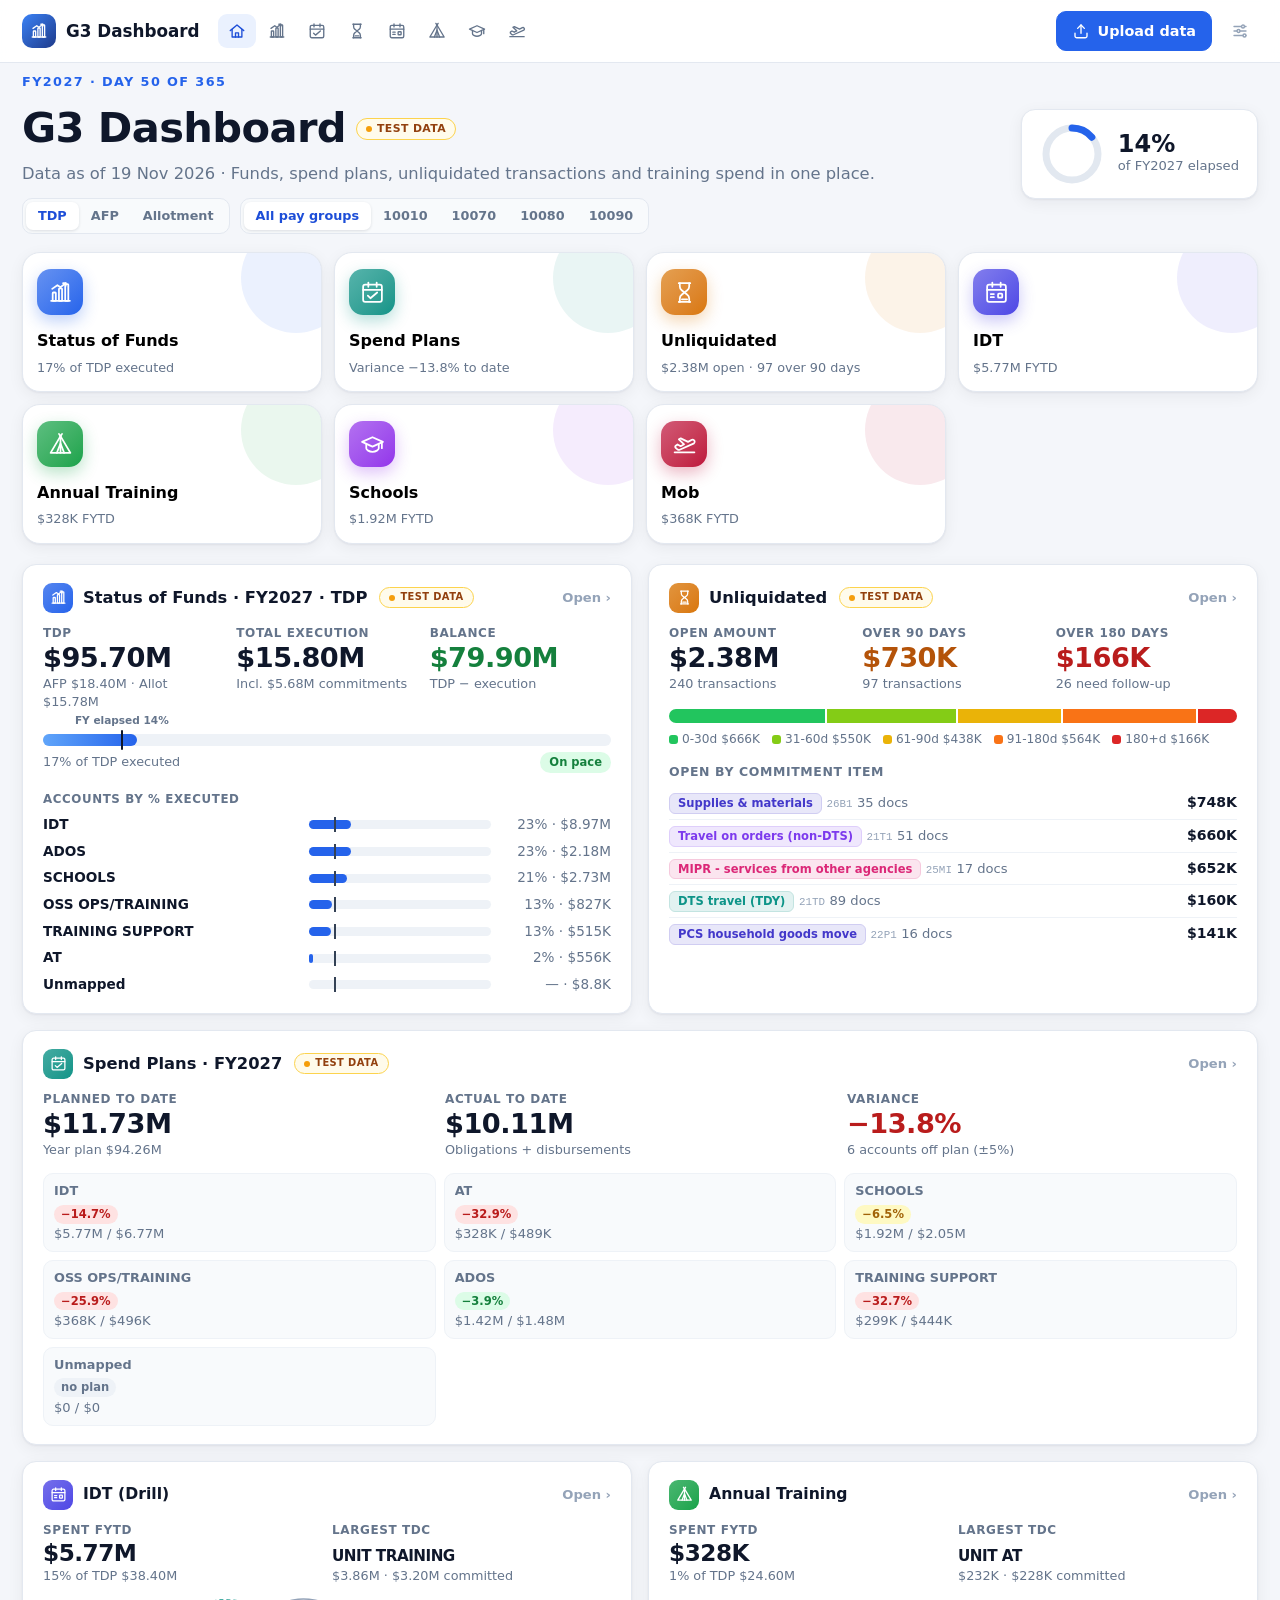
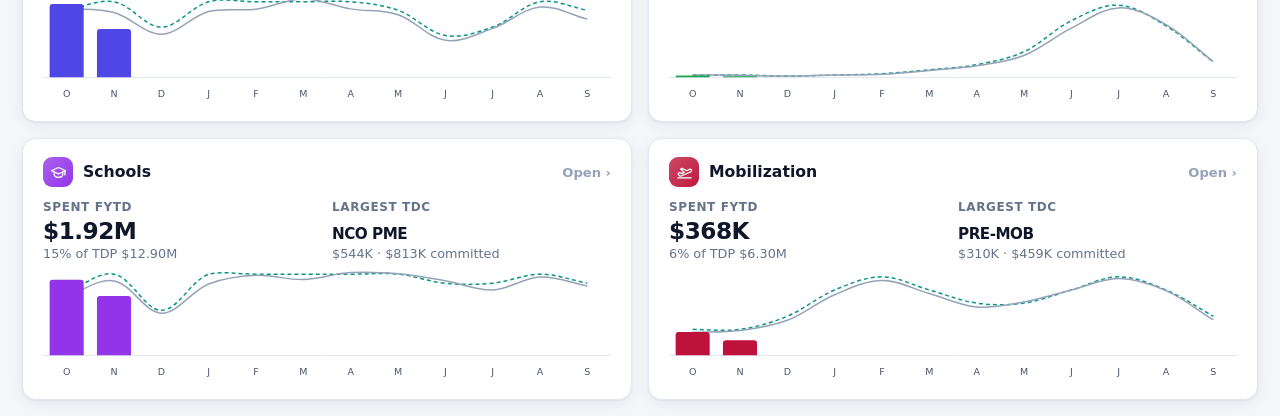
==== index.html @ 13951b78 "Status of Funds export read with the Aviation/G1 column rules (full GFEBS header), Spend Plans: Acco" ====
<!doctype html>
<html lang="en">
<head>
<meta charset="utf-8">
<meta name="viewport" content="width=device-width, initial-scale=1">
<title>G3 Dashboard</title>
<link rel="icon" href="data:image/svg+xml,%3Csvg xmlns='http://www.w3.org/2000/svg' viewBox='0 0 32 32'%3E%3Crect width='32' height='32' rx='8' fill='%231e3a8a'/%3E%3Cpath d='M8 23V14M14 23V9M20 23v-6M26 23V12' stroke='white' stroke-width='3' stroke-linecap='round'/%3E%3C/svg%3E">
<style>
/* Command Dashboard: light theme. No external fonts or CDNs. */
:root{
  --bg:#f4f6fa; --panel:#fff; --panel2:#f8fafc; --line:#e3e8f0; --line2:#eef2f7;
  --text:#0f172a; --muted:#64748b; --soft:#94a3b8;
  --accent:#2563eb; --accent2:#1d4ed8; --navy:#1e3a8a;
  --good:#15803d; --goodbg:#dcfce7; --warn:#b45309; --warnbg:#fef3c7; --bad:#b91c1c; --badbg:#fee2e2;
  --sof:#2563eb; --pr:#7c3aed; --fuel:#ea580c; --plan:#0d9488; --aftp:#475569;
  --radius:14px; --shadow:0 1px 2px rgba(15,23,42,.05),0 4px 16px rgba(15,23,42,.06);
  --font:"Segoe UI",system-ui,-apple-system,Roboto,"Helvetica Neue",Arial,sans-serif;
}
*{box-sizing:border-box}
html,body{margin:0;padding:0}
body{background:var(--bg);color:var(--text);font-family:var(--font);line-height:1.45;-webkit-font-smoothing:antialiased}
[hidden]{display:none!important}
.wrap{max-width:1360px;margin:0 auto;padding:0 22px}
svg.ic{width:18px;height:18px;fill:none;stroke:currentColor;stroke-width:1.8;stroke-linecap:round;stroke-linejoin:round;flex:none}
svg.ic.big{width:44px;height:44px;stroke-width:1.5}
svg.ic.huge{width:72px;height:72px;stroke-width:1.2}
button{font:inherit}
/* ---------- header ---------- */
header.top{background:rgba(255,255,255,.92);backdrop-filter:blur(8px);border-bottom:1px solid var(--line);position:sticky;top:0;z-index:30}
.bar{display:flex;align-items:center;gap:18px;height:62px}
.brand{display:flex;align-items:center;gap:10px;background:none;border:0;cursor:pointer;color:var(--text);font-weight:750;font-size:1.05rem;padding:0;white-space:nowrap}
.brand .mark{width:34px;height:34px;border-radius:10px;background:linear-gradient(135deg,#3b82f6,#1e3a8a);color:#fff;display:grid;place-items:center}
.tabs{display:flex;gap:2px;flex:1;min-width:0;overflow-x:auto;scrollbar-width:none}
.tabs button{display:flex;align-items:center;gap:7px;background:none;border:0;border-radius:9px;padding:8px 12px;color:var(--muted);cursor:pointer;font-size:.9rem;font-weight:600;white-space:nowrap}
.tabs button:hover{background:var(--line2);color:var(--text)}
.tabs button.on{background:#eaf1fe;color:var(--accent2)}
.tools{display:flex;align-items:center;gap:10px}
.asof{color:var(--soft);font-size:.8rem;white-space:nowrap}
.btn{display:inline-flex;align-items:center;gap:8px;background:var(--panel);color:var(--text);border:1px solid var(--line);border-radius:10px;padding:9px 15px;font-weight:650;font-size:.9rem;cursor:pointer;text-decoration:none;white-space:nowrap}
.btn:hover{border-color:#cbd5e1;background:#f8fafc}
.btn.primary{background:var(--accent);border-color:var(--accent);color:#fff}
.btn.primary:hover{background:var(--accent2)}
.btn.ghost{background:transparent}
.btn.sm{padding:5px 11px;font-size:.82rem;border-radius:8px}
.btn.lg{padding:13px 24px;font-size:1rem}
.btn:disabled{opacity:.45;cursor:not-allowed}
.iconbtn{position:relative;width:36px;height:36px;border-radius:10px;border:1px solid transparent;background:none;color:var(--soft);cursor:pointer;display:grid;place-items:center;font-size:1.4rem;line-height:1}
.iconbtn:hover{background:var(--line2);color:var(--muted)}
.iconbtn .dot{position:absolute;top:7px;right:7px;width:7px;height:7px;border-radius:50%;background:#f59e0b}
/* ---------- pages ---------- */
main{padding:22px 22px 60px}
.pagehead{display:flex;justify-content:space-between;align-items:flex-start;gap:16px;margin:4px 0 16px}
.pagehead h1{display:flex;align-items:center;gap:12px;margin:0;font-size:1.65rem;letter-spacing:-.3px}
.pic{width:40px;height:40px;border-radius:12px;display:grid;place-items:center;color:#fff}
.pic svg.ic{width:22px;height:22px}
.scope{color:var(--muted);font-size:.92rem;margin-top:4px}
.nodata{background:var(--panel);border:1px dashed #cbd5e1;border-radius:var(--radius);padding:14px 18px;margin-bottom:14px;color:var(--muted);display:flex;align-items:center;gap:12px;flex-wrap:wrap}
.t-sof{--c:var(--sof)}.t-pr{--c:var(--pr)}.t-fuel{--c:var(--fuel)}.t-plan{--c:var(--plan)}.t-aftp{--c:var(--aftp)}
.pic{background:linear-gradient(135deg,color-mix(in srgb,var(--c) 78%,#fff),var(--c))}
/* ---------- home ---------- */
.hero{display:flex;justify-content:space-between;align-items:center;gap:24px;padding:10px 0 18px}
.eyebrow{color:var(--accent);font-weight:700;font-size:.8rem;letter-spacing:1.4px;text-transform:uppercase}
.hero h1{font-size:clamp(1.9rem,3.4vw,2.6rem);margin:.15em 0 .1em;letter-spacing:-.6px}
.hero .lead{color:var(--muted);margin:0;font-size:1.02rem}
.fyring{display:flex;align-items:center;gap:14px;background:var(--panel);border:1px solid var(--line);border-radius:var(--radius);padding:12px 18px;box-shadow:var(--shadow)}
.fyring svg{width:64px;height:64px}
.fyring .rv{font-size:1.5rem;font-weight:800;line-height:1}
.fyring .rl{color:var(--muted);font-size:.82rem}
.tiles{display:grid;grid-template-columns:repeat(5,1fr);gap:14px;margin-bottom:20px}
.tile{position:relative;display:flex;flex-direction:column;align-items:flex-start;gap:6px;background:var(--panel);border:1px solid var(--line);border-radius:18px;padding:20px 18px 18px;cursor:pointer;text-align:left;box-shadow:var(--shadow);transition:transform .15s,box-shadow .15s,border-color .15s;overflow:hidden}
.tile::after{content:"";position:absolute;right:-30px;top:-30px;width:110px;height:110px;border-radius:50%;background:color-mix(in srgb,var(--c) 9%,transparent)}
.tile:hover{transform:translateY(-2px);border-color:color-mix(in srgb,var(--c) 45%,#fff);box-shadow:0 10px 28px rgba(15,23,42,.10)}
.tile .tic{width:56px;height:56px;border-radius:16px;display:grid;place-items:center;color:#fff;background:linear-gradient(135deg,color-mix(in srgb,var(--c) 70%,#fff),var(--c));box-shadow:0 6px 16px color-mix(in srgb,var(--c) 30%,transparent);margin-bottom:8px}
.tile .tic svg.ic{width:30px;height:30px;stroke-width:1.7}
.tile .tt{font-weight:750;font-size:1.08rem}
.tile .ts{color:var(--muted);font-size:.86rem;min-height:1.2em}
.dropzone{background:var(--panel);border:2px dashed #c7d2fe;border-radius:20px;padding:38px 24px;text-align:center;margin-bottom:20px;color:var(--accent)}
.dropzone h2{color:var(--text);margin:10px 0 6px;font-size:1.4rem}
.dropzone p{color:var(--muted);margin:0 0 18px}
.dropzone .kinds{list-style:none;padding:0;margin:22px auto 0;display:flex;gap:12px;justify-content:center;flex-wrap:wrap;color:var(--muted);font-size:.86rem}
.dropzone .kinds li{background:var(--panel2);border:1px solid var(--line);border-radius:10px;padding:8px 12px;max-width:330px}
.dropzone .kinds strong{color:var(--text);display:block}
.overview{display:grid;grid-template-columns:1fr 1fr;gap:16px}
.ocard{background:var(--panel);border:1px solid var(--line);border-radius:var(--radius);padding:18px 20px;box-shadow:var(--shadow);cursor:pointer;min-width:0}
.ocard:hover{border-color:#cbd5e1}
.ocard.wide{grid-column:1/-1}
.ocard h3{display:flex;align-items:center;gap:10px;margin:0 0 12px;font-size:1.02rem}
.ocard h3 .pic{width:30px;height:30px;border-radius:9px}.ocard h3 .pic svg.ic{width:17px;height:17px}
.ocard h3 .more{margin-left:auto;color:var(--soft);font-size:.82rem;font-weight:600}
.big3{display:grid;grid-template-columns:repeat(3,1fr);gap:12px}
.stat .l{color:var(--muted);font-size:.75rem;text-transform:uppercase;letter-spacing:.6px;font-weight:650}
.stat .v{font-size:1.7rem;font-weight:800;letter-spacing:-.5px;line-height:1.2}
.stat .s{color:var(--muted);font-size:.8rem}
.stat.bad .v{color:var(--bad)}.stat.good .v{color:var(--good)}
.ocard .empty{color:var(--soft);font-size:.92rem;padding:14px 0}
.lvlbars{display:flex;flex-direction:column;gap:8px;margin-top:14px}
.lvlbar{display:grid;grid-template-columns:62px 1fr 150px;gap:10px;align-items:center;font-size:.86rem}
.lvlbar .tr{height:12px;background:var(--line2);border-radius:999px;overflow:hidden}
.lvlbar .fi{height:100%;border-radius:999px}
.lvlbar .nv{text-align:right;color:var(--muted);font-variant-numeric:tabular-nums}
/* ---------- shared blocks ---------- */
.filters{display:flex;flex-wrap:wrap;gap:12px;align-items:flex-end;background:var(--panel);border:1px solid var(--line);border-radius:var(--radius);padding:14px 16px;margin-bottom:16px;box-shadow:var(--shadow)}
.filters label{display:flex;flex-direction:column;gap:4px;font-size:.72rem;color:var(--muted);text-transform:uppercase;letter-spacing:.6px;font-weight:650;flex:1;min-width:140px}
.filters label.grow{flex:2;min-width:240px}
.filters select,.filters input,.tabletools select,.tabletools input{background:var(--panel2);color:var(--text);border:1px solid var(--line);border-radius:9px;padding:8px 10px;font:inherit;font-size:.9rem;text-transform:none;letter-spacing:0;font-weight:400}
.filters select:focus,.filters input:focus,.tabletools input:focus{outline:2px solid #bfdbfe;border-color:#93c5fd}
.kpis{display:grid;grid-template-columns:repeat(5,1fr);gap:12px;margin-bottom:16px}
.kpis.k6{grid-template-columns:repeat(6,1fr)}
.kpi{background:var(--panel);border:1px solid var(--line);border-radius:var(--radius);padding:14px 16px;position:relative;overflow:hidden;box-shadow:var(--shadow);min-width:0}
.kpi::before{content:"";position:absolute;left:0;top:0;right:0;height:3px;background:var(--st,var(--accent))}
.kpi .lbl{font-size:.74rem;color:var(--muted);text-transform:uppercase;letter-spacing:.6px;font-weight:650}
.kpi .val{font-size:1.65rem;font-weight:800;line-height:1.2;margin-top:3px;letter-spacing:-.4px}
.kpi .sub{font-size:.8rem;color:var(--muted)}
.kpi.click{cursor:pointer}.kpi.click:hover{border-color:#cbd5e1}.kpi.sel{border-color:var(--st);box-shadow:0 0 0 2px color-mix(in srgb,var(--st) 25%,transparent)}
.kpi.tdp{--st:#b08968}.kpi.afp{--st:#c9a227}.kpi.res{--st:#f59e0b}.kpi.obl{--st:#3b82f6}.kpi.disb{--st:#84cc16}
.kpi.bal.good{--st:#16a34a}.kpi.bal.bad{--st:#dc2626}.kpi.bal.bad .val{color:var(--bad)}
.kpi.need .val{font-size:1rem;color:var(--soft);font-weight:600}
.panel{background:var(--panel);border:1px solid var(--line);border-radius:var(--radius);padding:16px 18px;margin-bottom:16px;box-shadow:var(--shadow);min-width:0}
.panel h2{font-size:1.02rem;margin:0 0 10px;letter-spacing:-.1px}
h3.sub{font-size:.86rem;margin:12px 0 6px;color:var(--muted);font-weight:650}
.summary{border-left:4px solid var(--accent)}
.summary p{margin:0;font-size:1rem;color:#1e293b}
.row{display:grid;gap:16px}
.row.r2{grid-template-columns:1fr 1fr}
.row>*{min-width:0}
.chartbox{position:relative;height:290px}
.chartbox.tall{height:340px}
.chartbox.short{height:120px}
.chartnote{margin:-6px 0 16px}
.muted{color:var(--muted)}.small{font-size:.82rem}
.tablehead{display:flex;justify-content:space-between;align-items:center;gap:10px;flex-wrap:wrap;margin-bottom:6px}
.tablehead h2{margin:0}
.tabletools{display:flex;gap:6px;align-items:center;flex-wrap:wrap}
.tabletools label{display:flex;gap:6px;align-items:center;font-size:.84rem;color:var(--muted)}
.tabletools input[type=search]{width:280px;max-width:100%}
.searchnote{color:var(--accent);font-weight:600}
.tablewrap{overflow-x:auto}
.tablewrap.scrolly{max-height:540px;overflow-y:auto;border:1px solid var(--line2);border-radius:10px}
table.grid{width:100%;border-collapse:collapse;font-size:.86rem}
table.grid th{text-align:left;color:var(--muted);font-weight:650;font-size:.72rem;text-transform:uppercase;letter-spacing:.5px;padding:9px 10px;border-bottom:1px solid var(--line);white-space:nowrap;background:var(--panel2)}
.tablewrap.scrolly thead th{position:sticky;top:0;z-index:1}
table.grid th[data-k]{cursor:pointer;user-select:none}
table.grid th.sorted::after{content:" \25BE"} table.grid th.sorted.asc::after{content:" \25B4"}
table.grid td{padding:8px 10px;border-bottom:1px solid var(--line2);white-space:nowrap;font-variant-numeric:tabular-nums}
table.grid tbody tr:hover td{background:#f8fafc}
table.grid td.num,table.grid th.num{text-align:right}
table.grid td.neg{color:var(--bad)}
table.grid td.cf-bad{background:var(--badbg)}
table.grid tfoot td{font-weight:750;border-top:2px solid var(--line);background:var(--panel2)}
table.grid td.wrapc{white-space:normal;min-width:220px;max-width:420px}
#tFund tr.unfunded td{color:var(--muted)}
#tFund tr.unmapped td{color:var(--warn)}
#tFund td.fas{max-width:340px;overflow:hidden;text-overflow:ellipsis;color:var(--muted)}
#tFund .fan{display:inline-block;min-width:18px;text-align:center;font-size:.72rem;font-weight:700;border-radius:6px;background:var(--line2);margin-right:4px}
.flag{display:inline-block;font-size:.7rem;font-weight:700;padding:0 7px;border-radius:999px;background:var(--warnbg);color:var(--warn);vertical-align:1px}
/* SOF pace */
.pacegrid{display:grid;grid-template-columns:1fr 1fr;gap:10px 24px}
.pbar{display:grid;grid-template-columns:130px 1fr 52px;align-items:center;gap:10px}
.pbar .plbl{font-size:.85rem;color:var(--muted)}.pbar .pval{font-weight:750;text-align:right}
.track{height:12px;background:var(--line2);border-radius:999px;overflow:hidden}
.fill{height:100%;border-radius:999px}.fill.spent{background:#3b82f6}.fill.year{background:#94a3b8}
.pstat{margin:8px 0 2px;font-size:.88rem}.pstat.ahead strong{color:var(--warn)}.pstat.behind strong{color:var(--accent)}.pstat.on strong{color:var(--good)}
.hint{font-size:.84rem;color:var(--soft);margin:6px 0 0}
/* PR pipeline */
.pipeline{display:flex;gap:6px}
.stage{flex:1;position:relative;background:color-mix(in srgb,var(--lc) 12%,#fff);border:1px solid color-mix(in srgb,var(--lc) 35%,#fff);border-radius:12px;padding:14px 16px 12px 26px;cursor:pointer;min-width:0;clip-path:polygon(0 0,calc(100% - 16px) 0,100% 50%,calc(100% - 16px) 100%,0 100%,16px 50%)}
.stage:first-child{padding-left:16px;clip-path:polygon(0 0,calc(100% - 16px) 0,100% 50%,calc(100% - 16px) 100%,0 100%)}
.stage:hover{background:color-mix(in srgb,var(--lc) 20%,#fff)}
.stage.sel{background:color-mix(in srgb,var(--lc) 28%,#fff)}
.stage .sl{font-size:.74rem;font-weight:750;text-transform:uppercase;letter-spacing:.6px;color:color-mix(in srgb,var(--lc) 80%,#000)}
.stage .sn{font-size:1.9rem;font-weight:800;line-height:1.1}
.stage .sv{font-size:.86rem;color:#334155}
.stage .sb{height:6px;background:rgba(255,255,255,.7);border-radius:999px;margin-top:8px;overflow:hidden;margin-right:12px}
.stage .sb i{display:block;height:100%;background:var(--lc);border-radius:999px}
.lvl{display:inline-block;min-width:30px;text-align:center;font-weight:750;font-size:.75rem;border-radius:999px;padding:2px 8px;color:#fff;background:var(--lc)}
/* Fuel */
.aasfs{display:grid;grid-template-columns:repeat(auto-fit,minmax(280px,1fr));gap:14px;margin-bottom:16px}
.acard{background:var(--panel);border:1px solid var(--line);border-radius:var(--radius);padding:16px 18px;box-shadow:var(--shadow);cursor:pointer}
.acard:hover{border-color:#cbd5e1}.acard.sel{border-color:var(--fuel);box-shadow:0 0 0 2px #fed7aa}
.acard h3{margin:0 0 2px;font-size:1.02rem;display:flex;align-items:center;gap:8px}
.acard .nums{display:flex;justify-content:space-between;gap:8px;margin:10px 0 6px;font-size:.84rem;color:var(--muted)}
.acard .nums b{display:block;color:var(--text);font-size:1.08rem}
.pill{display:inline-block;font-size:.72rem;font-weight:750;border-radius:999px;padding:2px 9px;margin-left:auto;white-space:nowrap}
.pill.on{background:var(--goodbg);color:var(--good)}.pill.over{background:var(--badbg);color:var(--bad)}.pill.under{background:#dbeafe;color:var(--accent2)}.pill.na{background:var(--line2);color:var(--muted)}
.gauge{position:relative;height:14px;background:var(--line2);border-radius:999px;margin:6px 0 4px}
.gauge .g{position:absolute;left:0;top:0;bottom:0;border-radius:999px;background:linear-gradient(90deg,#fb923c,#ea580c);max-width:100%}
.gauge .g.over{background:linear-gradient(90deg,#f87171,#dc2626)}
.gauge .mk{position:absolute;top:-4px;bottom:-4px;width:2px;background:#0f172a;border-radius:2px}
.gauge .mk::after{content:attr(data-l);position:absolute;top:-17px;left:50%;transform:translateX(-50%);font-size:.66rem;color:var(--muted);white-space:nowrap}
.gnote{display:flex;justify-content:space-between;font-size:.78rem;color:var(--muted)}
.fpace{display:grid;grid-template-columns:1fr 1fr;gap:12px 28px;align-items:center}
.fpace .pstat{grid-column:1/-1;margin:2px 0 0}
.fpace .pstat.over strong{color:var(--bad)}.fpace .pstat.under strong{color:var(--accent)}.fpace .pstat.on strong{color:var(--good)}
/* placeholders */
.soon{background:var(--panel);border:1px solid var(--line);border-radius:20px;padding:70px 20px;text-align:center;color:var(--soft);box-shadow:var(--shadow)}
.soon h2{color:var(--text);margin:14px 0 4px}
.soon p{margin:0;color:var(--muted)}
/* ---------- details drawer ---------- */
.scrim{position:fixed;inset:0;background:rgba(15,23,42,.25);z-index:40}
.drawer{position:fixed;top:0;right:0;bottom:0;width:min(640px,100%);background:var(--panel);z-index:41;box-shadow:-12px 0 40px rgba(15,23,42,.18);overflow-y:auto;padding:18px 22px 40px}
.dhead{display:flex;justify-content:space-between;align-items:center}
.dhead h2{margin:0;font-size:1.2rem}
.dstate{color:var(--muted);font-size:.88rem;margin:4px 0 12px}
.dactions{display:flex;gap:8px;flex-wrap:wrap;margin-bottom:14px}
.drawer h3{font-size:.9rem;margin:14px 0 6px}
.drawer table.files td{white-space:normal;font-size:.82rem}
.drawer table.files td.st-ok{color:var(--good)}.drawer table.files td.st-warn{color:var(--warn)}.drawer table.files td.st-err{color:var(--bad)}
.dsec{border:1px solid var(--line);border-radius:10px;padding:8px 12px;margin-top:10px}
.dsec>summary{cursor:pointer;font-weight:700;font-size:.92rem}
.dsec .warnc{color:var(--warn);font-weight:600;font-size:.8rem;margin-left:6px}
.loadreport{font-size:.85rem}
.loadreport p{margin:6px 0}
.loadreport .ok{color:var(--good)}.loadreport .err{color:var(--bad)}.loadreport .warn,.loadreport span.warn{color:var(--warn)}
.loadreport code{background:var(--line2);border-radius:4px;padding:0 4px;font-size:.8rem;color:#334155}
.loadreport .combined{border-top:1px solid var(--line);margin-top:8px;padding-top:6px}
.filerep{border:1px solid var(--line2);border-radius:8px;padding:6px 10px;margin:6px 0;background:var(--panel2)}
.filerep summary{cursor:pointer;font-weight:600}
.tmpl{display:flex;gap:6px;flex-wrap:wrap;padding:8px 0 4px}
.method{font-size:.85rem;color:#334155}
.method h4{margin:10px 0 2px}
.method ul{margin:0;padding-left:18px}
.dropover{position:fixed;inset:0;background:rgba(37,99,235,.10);border:3px dashed var(--accent);z-index:60;display:grid;place-items:center;color:var(--accent);font-weight:700;font-size:1.2rem;pointer-events:none}
.dropover>div{text-align:center;background:#fff;border-radius:16px;padding:24px 36px;box-shadow:var(--shadow)}
.toast{position:fixed;left:50%;bottom:22px;transform:translateX(-50%);background:#0f172a;color:#fff;border-radius:12px;padding:10px 16px;font-size:.88rem;z-index:70;box-shadow:0 10px 30px rgba(15,23,42,.3);display:flex;gap:12px;align-items:center;max-width:90vw}
.toast button{background:none;border:0;color:#93c5fd;font-weight:700;cursor:pointer;padding:0}
/* ---------- responsive / print ---------- */
@media(max-width:1250px){.tabs span{display:none}.tabs button{padding:8px 10px}.kpis.k6{grid-template-columns:repeat(3,1fr)}}
@media(max-width:1000px){.tiles{grid-template-columns:repeat(3,1fr)}.overview,.row.r2,.pacegrid,.fpace{grid-template-columns:1fr}.kpis{grid-template-columns:repeat(2,1fr)}.big3{grid-template-columns:1fr 1fr 1fr}}
@media(max-width:640px){.tiles{grid-template-columns:1fr 1fr}.bname,.asof,#btnUpload span{display:none}.kpis,.kpis.k6{grid-template-columns:1fr 1fr}.pipeline{flex-direction:column}.stage,.stage:first-child{clip-path:none;padding-left:16px}.hero{flex-direction:column;align-items:flex-start}}
@media print{
  @page{size:landscape;margin:10mm}
  header.top,.filters,.tabletools,.drawer,.scrim,.toast,.pagehead .btn{display:none!important}
  body{background:#fff}.panel,.kpi,.ocard,.tile,.acard{box-shadow:none;break-inside:avoid}
  .tablewrap.scrolly{max-height:none;overflow:visible}
}
.asofp{color:var(--accent);font-size:.8rem;font-weight:650;margin-top:6px}
.ocard .oasof{color:var(--soft);font-size:.78rem;font-weight:600;margin-left:8px}
.acard .gauge{margin-top:20px}
/* PR types (WHST / Safety) */
.types{display:grid;grid-template-columns:1fr 1fr;gap:12px;margin-bottom:16px}
.tcard{background:var(--panel);border:1px solid var(--line);border-radius:var(--radius);padding:14px 16px;box-shadow:var(--shadow);border-top:3px solid var(--tc)}
.tcard.click{cursor:pointer}.tcard.click:hover{border-color:#cbd5e1;border-top-color:var(--tc)}
.tcard.sel{box-shadow:0 0 0 2px color-mix(in srgb,var(--tc) 30%,transparent)}
.tcard .th{display:flex;align-items:center;gap:8px;font-weight:700;font-size:1.02rem}
.tcard .tv{margin-left:auto;font-weight:650;font-variant-numeric:tabular-nums}
.tdot{width:10px;height:10px;border-radius:50%;background:var(--tc);display:inline-block}
.tcard .tl{width:100%;margin-top:8px;border-collapse:collapse;font-size:.86rem}
.tcard .tl td{padding:4px 0;border-top:1px solid var(--line2)}.tcard .tl td.num{text-align:right;font-variant-numeric:tabular-nums;color:var(--muted)}
.tpill{display:inline-block;padding:1px 8px;border-radius:999px;font-size:.76rem;font-weight:650;color:var(--tc);background:color-mix(in srgb,var(--tc) 12%,transparent)}
.htypes{display:grid;grid-template-columns:1fr 1fr;gap:14px;margin-top:14px}
.htypes .ht{border:1px solid var(--line);border-radius:10px;padding:10px 12px;border-left:4px solid var(--tc)}
.htypes .hn{display:flex;align-items:center;gap:8px;font-weight:700}
.htypes .hv{font-size:1.25rem;font-weight:750;margin:4px 0 2px;font-variant-numeric:tabular-nums}
.htypes .hl{font-size:.8rem;color:var(--muted);font-variant-numeric:tabular-nums}
@media (max-width:760px){.types,.htypes{grid-template-columns:1fr}}
/* SOF accounts table */
table.acct th.sec,table.acct td.sec{color:var(--muted);font-size:.84em}
table.acct .caret{border:0;background:none;cursor:pointer;color:var(--muted);width:20px;padding:0;font-size:.9rem}
table.acct .alink{border:0;background:none;cursor:pointer;color:var(--ink,inherit);font:inherit;font-weight:650;padding:0;text-align:left}
table.acct .alink:hover{color:var(--accent);text-decoration:underline}
table.acct tr.cirow td{background:color-mix(in srgb,var(--line2) 45%,transparent);font-size:.88em}
table.acct tr.cirow td.ci{padding-left:34px}
.xbar{display:inline-block;width:46px;height:6px;border-radius:999px;background:var(--line2);margin-right:6px;vertical-align:middle;overflow:hidden}
.xbar i{display:block;height:100%;background:#2563eb;border-radius:999px}
.hacc{display:flex;flex-direction:column;gap:7px;margin-top:14px}
.hacc .ha{display:grid;grid-template-columns:minmax(0,1.4fr) 1fr 110px;gap:10px;align-items:center;font-size:.85rem}
.hacc .ha .nm{white-space:nowrap;overflow:hidden;text-overflow:ellipsis;font-weight:600}
.hacc .tr{height:9px;background:var(--line2);border-radius:999px;position:relative;overflow:visible}
.hacc .fi{height:100%;border-radius:999px;background:#2563eb}
.hacc .fi.over{background:#dc2626}
.hacc .mk2{position:absolute;top:-3px;width:2px;height:15px;background:#334155}
.hacc .nv{text-align:right;color:var(--muted);font-variant-numeric:tabular-nums}
.hacc h4{margin:4px 0 0;font-size:.74rem;text-transform:uppercase;letter-spacing:.6px;color:var(--muted)}
/* ---------- Spend Plans ---------- */
.kpis.k4{grid-template-columns:repeat(4,1fr)}
.kpi .of{font-size:1rem;color:var(--muted);font-weight:600}
.vtxt.g{color:#15803d}.vtxt.y{color:#a16207}.vtxt.r{color:var(--bad)}.vtxt.na{color:var(--soft)}
.vchip{display:inline-block;font-size:.72rem;font-weight:750;border-radius:999px;padding:1px 7px;white-space:nowrap;font-variant-numeric:tabular-nums}
.vchip.g{background:#dcfce7;color:#15803d}.vchip.y{background:#fef9c3;color:#a16207}.vchip.r{background:#fee2e2;color:#b91c1c}.vchip.na{background:var(--line2);color:var(--muted)}
.vchip.none{background:none;padding:1px 0}
.vlegend{display:flex;gap:6px;align-items:center}
.segwrap{display:flex;flex-direction:column;gap:4px}
.seglbl{font-size:.72rem;color:var(--muted);text-transform:uppercase;letter-spacing:.6px;font-weight:650}
.seg{display:inline-flex;background:var(--panel2);border:1px solid var(--line);border-radius:10px;padding:3px}
.seg button{border:0;background:none;border-radius:7px;padding:6px 14px;font:inherit;font-size:.86rem;font-weight:650;color:var(--muted);cursor:pointer}
.seg button.on{background:#fff;color:var(--accent2);box-shadow:0 1px 3px rgba(15,23,42,.12)}
table.spgrid{font-size:.8rem}
table.spgrid th small{display:block;font-weight:500;color:var(--soft);letter-spacing:0}
table.spgrid th.fut{color:var(--soft)}
table.spgrid td{vertical-align:top;padding:7px 8px}
table.spgrid td.an{position:sticky;left:0;background:var(--panel);z-index:1;min-width:120px}
table.spgrid td.vc{text-align:right;border-left:1px solid var(--line2)}
table.spgrid td.vc.g{box-shadow:inset 0 3px 0 #16a34a}table.spgrid td.vc.y{box-shadow:inset 0 3px 0 #eab308}table.spgrid td.vc.r{box-shadow:inset 0 3px 0 #dc2626}
table.spgrid td.fut{color:var(--soft)}
table.spgrid td.td{background:#f8fafc;font-weight:650}
table.spgrid td.fyp{color:var(--muted)}
table.spgrid .pa{white-space:nowrap}.spgrid .pa span{display:inline-block;width:14px;color:var(--soft);font-size:.68rem;font-weight:700;text-align:left}
table.spgrid tr.sel td.an{box-shadow:inset 3px 0 0 var(--plan)}
table.spgrid tfoot td{border-top:2px solid var(--line);background:#fbfcfe}
.alink{background:none;border:0;padding:0;font:inherit;font-weight:650;color:var(--accent2);cursor:pointer;text-align:left}
.alink:hover{text-decoration:underline}
/* ---------- AFTPs ---------- */
table.aftp tr.sol{cursor:pointer}
table.aftp tr.sol.amber td:first-child{box-shadow:inset 3px 0 0 #f59e0b}table.aftp tr.sol.red td:first-child{box-shadow:inset 3px 0 0 #dc2626}
table.aftp tr.sol.amber td{background:#fffbeb}table.aftp tr.sol.red td{background:#fef2f2}
table.aftp tbody tr[data-sid]{cursor:pointer}
table.aftp .slink{font-weight:650;color:var(--accent2)}
table.aftp td.out.amber{color:#b45309;font-weight:700}table.aftp td.out.red{color:var(--bad);font-weight:700}
.upill,.spill{display:inline-block;font-size:.72rem;font-weight:750;border-radius:999px;padding:1px 8px;white-space:nowrap}
.upill.amber,.spill.amber{background:#fef3c7;color:#b45309}.upill.red,.spill.red{background:#fee2e2;color:#b91c1c}.spill.paid{background:#dbeafe;color:#1d4ed8}
.sw{display:inline-block;width:10px;height:10px;border-radius:3px;margin:0 4px 0 8px;vertical-align:-1px}.sw:first-child{margin-left:0}
.dhead2{display:flex;align-items:center;gap:16px;margin-bottom:14px}
.dhead2 h2{margin:0;font-size:1.3rem}
/* home cards */
.hvar{display:grid;grid-template-columns:repeat(4,1fr);gap:8px;margin-top:14px}
.hvar .hv1{background:var(--panel2);border:1px solid var(--line2);border-radius:10px;padding:8px 10px}
.hvar .hv1 .nm{font-size:.8rem;color:var(--muted);font-weight:650;white-space:nowrap;overflow:hidden;text-overflow:ellipsis}
.hafl{margin-top:14px}
.hafl h4{margin:0 0 6px;font-size:.78rem;color:var(--muted);text-transform:uppercase;letter-spacing:.6px}
.hafl .r{display:flex;justify-content:space-between;gap:8px;padding:5px 0;border-bottom:1px solid var(--line2);font-size:.88rem}
.hafl .r:last-child{border-bottom:0}
@media(max-width:1000px){.kpis.k4{grid-template-columns:repeat(2,1fr)}.hvar{grid-template-columns:1fr 1fr}}
.stat.warnv .v{color:#b45309}
.demotag{display:inline-flex;align-items:center;gap:5px;margin-left:10px;padding:2px 9px;border-radius:999px;border:1px solid #fcd34d;background:#fffbeb;color:#92400e;font-size:.7rem;font-weight:700;letter-spacing:.4px;text-transform:uppercase;vertical-align:middle;white-space:nowrap;line-height:1.5}
.demotag::before{content:"";width:6px;height:6px;border-radius:50%;background:#f59e0b}
.demotag[hidden]{display:none}
h1 .demotag{font-size:.68rem;position:relative;top:-2px}
.ocard h3 .demotag{margin-left:2px;font-size:.62rem}
.tile .demotag.ontile{position:absolute;top:12px;right:12px;margin:0;z-index:1;font-size:.6rem}

/* Flying Hour Program pace */
.pill.funder{background:#fef3c7;color:#b45309}
.fpace .pstat.funder strong{color:#b45309}
.pstat.fhpnote{font-size:.8rem}
.dotc{display:inline-block;width:10px;height:10px;border-radius:50%;margin-right:6px;vertical-align:middle}
.fhpcharts{display:grid;grid-template-columns:repeat(auto-fill,minmax(340px,1fr));gap:12px;margin-top:12px}
.fhpcharts .panel{margin:0;box-shadow:none;border:1px solid var(--line2)}
.fhpcharts h3{display:flex;align-items:center;gap:6px;font-size:.92rem;margin:0 0 6px}
.chartbox.sm{height:220px}
details.fhpmap{margin-top:12px}details.fhpmap summary{cursor:pointer;font-weight:650}
#tFhpMap select{max-width:280px}
#tFhp td.neg{color:var(--bad)}
.flag.unm{white-space:normal}

/* ---------- G3 additions on top of the Aviation Dashboard theme ---------- */
:root{--ulo:#d97706;--idt:#4f46e5;--at:#16a34a;--sch:#9333ea;--mob:#be123c}
.t-ulo{--c:var(--ulo)}.t-idt{--c:var(--idt)}.t-at{--c:var(--at)}.t-sch{--c:var(--sch)}.t-mob{--c:var(--mob)}
.tiles.t7{grid-template-columns:repeat(7,1fr);gap:12px}
.tiles.t7 .tile{padding:16px 14px 14px}
.tiles.t7 .tile .tic{width:46px;height:46px;border-radius:14px}.tiles.t7 .tile .tic svg.ic{width:25px;height:25px}
.tiles.t7 .tile .tt{font-size:1rem}.tiles.t7 .tile .ts{font-size:.8rem}
.hctl{display:flex;gap:10px;flex-wrap:wrap;margin-top:12px}
.hctl .seg button{padding:5px 12px;font-size:.8rem}
.overview{margin-bottom:16px}
.overview.o4{grid-template-columns:repeat(4,1fr)}
.big2{display:grid;grid-template-columns:1fr 1fr;gap:10px}
.big2 .stat .v{font-size:1.45rem}
.chartbox.spark{height:110px;margin-top:8px}
.gtrack{position:relative;height:12px;background:var(--line2);border-radius:999px}
.gtrack>i{display:block;height:100%;border-radius:999px}
.gtrack>b{position:absolute;top:-4px;bottom:-4px;width:2px;background:#0f172a;border-radius:2px}
.gtrack>b::after{content:attr(data-l);position:absolute;top:-17px;left:50%;transform:translateX(-50%);font-size:.66rem;color:var(--muted);white-space:nowrap}
.gwrap{margin-top:22px}
.gwrap .gl{display:flex;justify-content:space-between;align-items:center;margin-top:6px;font-size:.8rem;color:var(--muted)}
.gwrap .gl .pill{margin-left:0}
.hvar.h6{grid-template-columns:repeat(6,1fr)}
.sp4 .big3{margin-bottom:2px}
.agebar{display:flex;height:14px;border-radius:999px;overflow:hidden;margin-top:16px;gap:2px}
.agebar i{display:block;height:100%}
.agelg{display:flex;flex-wrap:wrap;gap:4px 12px;margin-top:8px;font-size:.76rem;color:var(--muted)}
.agelg b{display:inline-block;width:9px;height:9px;border-radius:3px;margin-right:4px;vertical-align:-1px}
.cipill{display:inline-block;font-size:.72rem;font-weight:750;border-radius:6px;padding:1px 8px;color:var(--cc);background:color-mix(in srgb,var(--cc) 12%,#fff);border:1px solid color-mix(in srgb,var(--cc) 25%,#fff);white-space:nowrap}
.dpc{display:inline-block;font-family:ui-monospace,SFMono-Regular,Consolas,monospace;font-size:.76rem;font-weight:700;background:#eef2ff;color:#3730a3;border-radius:6px;padding:1px 7px}
/* math strip on Status of Funds */
.mathbar{display:flex;flex-wrap:wrap;gap:8px 22px;align-items:center;background:#f8fbff;border:1px solid #dbeafe;border-radius:12px;padding:10px 16px;margin:-4px 0 16px;font-size:.86rem;color:#334155}
.mathbar .mv{font-weight:800;color:var(--accent2);text-transform:uppercase;letter-spacing:.6px;font-size:.76rem;background:#dbeafe;border-radius:999px;padding:2px 10px}
.mc{font-style:normal;font-weight:700;border-radius:6px;padding:0 6px}
.mc.commit{background:#fef3c7;color:#92400e}.mc.oblig{background:#dbeafe;color:#1d4ed8}.mc.disb{background:#ecfccb;color:#3f6212}
.mc.lvl.tdp{background:#f3ebe3;color:#7c5a3c}.mc.lvl.afp{background:#fbf3d0;color:#7a5f0a}.mc.lvl.allot{background:#e0f2fe;color:#0369a1}
.kpi.allot{--st:#0ea5e9}.kpi.tex{--st:#1e3a8a}
.kpi.excl{opacity:.6}.kpi.excl .val{text-decoration:line-through;text-decoration-thickness:1px;text-decoration-color:#94a3b8}
/* accounts table */
table.grid th.act{color:var(--accent2);background:#eef4ff}
table.grid td.act{background:#f7faff}
table.grid tr:hover td.act{background:#eef4ff}
.pgdot{display:inline-block;width:8px;height:8px;border-radius:50%;margin-right:7px}
.pill.funder{background:#fef3c7;color:#b45309}
/* DPC chips */
.achips{display:flex;flex-wrap:wrap;gap:8px;margin:2px 0 14px}
.achip{display:flex;flex-direction:column;align-items:flex-start;gap:1px;background:var(--panel2);border:1px solid var(--line);border-radius:10px;padding:7px 12px;cursor:pointer;font:inherit;text-align:left}
.achip .an{font-weight:700;font-size:.86rem;color:var(--text)}.achip .av{font-size:.76rem;color:var(--muted)}
.achip:hover{border-color:#cbd5e1}
.achip.on{background:#eaf1fe;border-color:#93c5fd;box-shadow:0 0 0 2px #dbeafe}.achip.on .an{color:var(--accent2)}
.row.dpcrow{grid-template-columns:minmax(0,5fr) minmax(0,7fr);align-items:start}
.row.r3{grid-template-columns:repeat(3,minmax(0,1fr))}
/* ULO */
.agestrip{display:flex;gap:8px}
.ageb{display:flex;flex-direction:column;align-items:flex-start;gap:2px;min-width:0;background:color-mix(in srgb,var(--bc) 9%,#fff);border:1px solid color-mix(in srgb,var(--bc) 30%,#fff);border-top:4px solid var(--bc);border-radius:10px;padding:9px 12px;cursor:pointer;font:inherit;text-align:left}
.ageb .al{font-size:.72rem;font-weight:750;text-transform:uppercase;letter-spacing:.5px;color:color-mix(in srgb,var(--bc) 75%,#000)}
.ageb .av{font-size:1.25rem;font-weight:800}.ageb .an{font-size:.78rem;color:var(--muted)}
.ageb.on{box-shadow:0 0 0 2px var(--bc)}
.agepill{display:inline-block;min-width:44px;text-align:center;font-size:.74rem;font-weight:750;border-radius:999px;padding:1px 8px;color:color-mix(in srgb,var(--bc) 80%,#000);background:color-mix(in srgb,var(--bc) 16%,#fff)}
table.ulo tr.amber td:first-child{box-shadow:inset 3px 0 0 #f59e0b}table.ulo tr.red td:first-child{box-shadow:inset 3px 0 0 #dc2626}
table.ulo tr.red td{background:#fef6f6}table.ulo tr.amber td{background:#fffcf2}
.pager{display:flex;justify-content:flex-end;align-items:center;gap:10px;margin-top:10px}
tr.futr td{color:var(--soft)}
@media(max-width:1280px){.tabs span{display:none}.tabs button{padding:8px 10px}.tiles.t7{grid-template-columns:repeat(4,1fr)}.overview.o4{grid-template-columns:1fr 1fr}.hvar.h6{grid-template-columns:repeat(3,1fr)}}
@media(max-width:1000px){.row.r3,.row.dpcrow{grid-template-columns:1fr}.tiles.t7{grid-template-columns:repeat(2,1fr)}.agestrip{flex-wrap:wrap}}

.tabs button{padding:8px 10px}
@media(max-width:1520px){.asof{display:none}}
.ocard h3 .more{white-space:nowrap}
.o4 .ocard h3{font-size:.98rem}
table.ulo{font-size:.82rem}
table.ulo td.wrapc{min-width:170px;max-width:240px}
table.grid td.dsc{white-space:normal;min-width:150px}
/* real-schema round */
.pgnote{margin:-4px 0 14px;padding:7px 12px;border-radius:9px;background:#f1f5f9;border:1px dashed #cbd5e1;color:#475569;font-size:.8rem}
.kpi .kt{font-size:1.05rem;line-height:1.2;display:inline-block}
.stat .kt{font-size:.95rem}
.tdcdot{display:inline-block;width:10px;height:10px;border-radius:3px;margin-right:7px;vertical-align:-1px}
tr.tdcr{cursor:pointer}tr.tdcr:hover td{background:#f8fafc}tr.tdcr.sel td{background:#eef2ff}
table.tdct td,table.tdct th{white-space:nowrap}
tr.ulr{cursor:pointer}tr.ulr td.caret{color:#94a3b8;width:14px}
tr.uldet td{background:#f8fafc}
.detgrid{display:grid;grid-template-columns:repeat(auto-fill,minmax(210px,1fr));gap:8px 18px;padding:6px 2px}
.detgrid div{display:flex;flex-direction:column}.detgrid span{font-size:.7rem;color:#64748b;text-transform:uppercase;letter-spacing:.03em}.detgrid b{font-weight:600;font-size:.84rem;word-break:break-word}
.nodata{padding:22px;text-align:center;color:#64748b;background:#f8fafc;border-radius:10px}
.chartbox.tall{height:340px}
.seg button[disabled]{opacity:.4;cursor:not-allowed}
.loadreport code{background:#f1f5f9;padding:1px 5px;border-radius:4px;font-size:.78rem}
.loadreport .ok{color:#15803d}.loadreport .err{color:#b91c1c}
td .warn,.loadreport .warn{color:#b45309}
.cicode{font-size:.68rem;color:#94a3b8;font-family:ui-monospace,Menlo,monospace;white-space:nowrap}
td.cic{white-space:nowrap}
.kpi.hid .val{color:#94a3b8}
.detgrid div{min-width:0}.detgrid b{overflow-wrap:anywhere}
.dmoney b{font-weight:700}

</style>
</head>
<body>
<svg width="0" height="0" style="position:absolute" aria-hidden="true">
  <defs>
    <symbol id="i-home" viewBox="0 0 24 24"><path d="M3 11.5 12 4l9 7.5"/><path d="M5.5 9.8V20h13V9.8"/><path d="M10 20v-5.5h4V20"/></symbol>
    <symbol id="i-sof" viewBox="0 0 24 24"><path d="M3 20h18"/><rect x="4.5" y="12" width="3" height="8" rx=".6"/><rect x="10.5" y="8" width="3" height="12" rx=".6"/><rect x="16.5" y="4" width="3" height="16" rx=".6"/><path d="M4 8.5 9 5l3 2 5-4"/><path d="M14.5 3H17v2.5"/></symbol>
    <symbol id="i-plan" viewBox="0 0 24 24"><rect x="3" y="4.5" width="18" height="16.5" rx="2"/><path d="M3 9.5h18"/><path d="M8 2.5v4M16 2.5v4"/><path d="m7.5 15 2.5 2.5 6.5-5.5"/></symbol>
    <symbol id="i-ulo" viewBox="0 0 24 24"><path d="M6.5 3h11M6.5 21h11"/><path d="M7.5 3v3.2a4.5 4.5 0 0 0 1.8 3.6L12 12l-2.7 2.2a4.5 4.5 0 0 0-1.8 3.6V21"/><path d="M16.5 3v3.2a4.5 4.5 0 0 1-1.8 3.6L12 12l2.7 2.2a4.5 4.5 0 0 1 1.8 3.6V21"/><path d="M9.5 18.5h5"/></symbol>
    <symbol id="i-idt" viewBox="0 0 24 24"><rect x="3" y="4.5" width="18" height="16.5" rx="2"/><path d="M3 9.5h18"/><path d="M8 2.5v4M16 2.5v4"/><rect x="13.5" y="13" width="4" height="4" rx=".8"/><path d="M6.5 13.5h3M6.5 16.5h3"/></symbol>
    <symbol id="i-at" viewBox="0 0 24 24"><path d="M12 4 2.5 20h19L12 4z"/><path d="M12 4v16"/><path d="m12 11-3.5 9M12 11l3.5 9"/><path d="M10.5 1.8 12 4l1.5-2.2"/></symbol>
    <symbol id="i-sch" viewBox="0 0 24 24"><path d="M2 9.5 12 5l10 4.5-10 4.5L2 9.5z"/><path d="M6 11.3v4.4c0 1.4 2.7 3.3 6 3.3s6-1.9 6-3.3v-4.4"/><path d="M21 10v5.5"/></symbol>
    <symbol id="i-mob" viewBox="0 0 24 24"><path d="M2.5 19.5h19"/><path d="M3.6 13.2 5.3 12l3 1.6 3.3-1.8-5-4.8 1.8-.9 7 3.4 3.7-2a2 2 0 0 1 2 3.4L7.4 17a2 2 0 0 1-2-.1l-1.8-1.6a1.3 1.3 0 0 1 0-2.1z"/></symbol>
    <symbol id="i-upload" viewBox="0 0 24 24"><path d="M12 15V4"/><path d="m7.5 8.5 4.5-4.5 4.5 4.5"/><path d="M4 15v3.5A2.5 2.5 0 0 0 6.5 21h11a2.5 2.5 0 0 0 2.5-2.5V15"/></symbol>
    <symbol id="i-info" viewBox="0 0 24 24"><path d="M4 6h10M18 6h2M4 12h4M12 12h8M4 18h12M20 18h0"/><circle cx="16" cy="6" r="2"/><circle cx="10" cy="12" r="2"/><circle cx="18" cy="18" r="2"/></symbol>
  </defs>
</svg>

<header class="top">
  <div class="wrap bar">
    <button class="brand" type="button" data-go="home" aria-label="Home">
      <span class="mark"><svg class="ic"><use href="#i-sof"/></svg></span><span class="bname">G3 Dashboard</span>
    </button>
    <nav class="tabs" id="tabs" aria-label="Pages">
      <button type="button" data-go="home"><svg class="ic"><use href="#i-home"/></svg><span>Home</span></button>
      <button type="button" data-go="sof"><svg class="ic"><use href="#i-sof"/></svg><span>Status of Funds</span></button>
      <button type="button" data-go="spend"><svg class="ic"><use href="#i-plan"/></svg><span>Spend Plans</span></button>
      <button type="button" data-go="ulo"><svg class="ic"><use href="#i-ulo"/></svg><span>Unliquidated</span></button>
      <button type="button" data-go="idt"><svg class="ic"><use href="#i-idt"/></svg><span>IDT</span></button>
      <button type="button" data-go="at"><svg class="ic"><use href="#i-at"/></svg><span>AT</span></button>
      <button type="button" data-go="sch"><svg class="ic"><use href="#i-sch"/></svg><span>Schools</span></button>
      <button type="button" data-go="mob"><svg class="ic"><use href="#i-mob"/></svg><span>Mob</span></button>
    </nav>
    <div class="tools">
      <span class="asof" id="asOf"></span>
      <button class="btn primary" id="btnUpload" type="button" title="Choose one or more Excel or CSV files; each goes to its page automatically"><svg class="ic"><use href="#i-upload"/></svg><span>Upload data</span></button>
      <input type="file" id="fileInput" accept=".xlsx,.xlsm,.xls,.csv" multiple hidden>
      <button class="iconbtn" id="btnInfo" type="button" title="Data details" aria-label="Data details" aria-controls="drawer" aria-expanded="false"><svg class="ic"><use href="#i-info"/></svg></button>
    </div>
  </div>
</header>

<main class="wrap" id="main">
  <section class="page" id="page-home" aria-label="Home"></section>
  <section class="page" id="page-sof" hidden aria-label="Status of Funds"></section>
  <section class="page" id="page-spend" hidden aria-label="Spend Plans"></section>
  <section class="page" id="page-ulo" hidden aria-label="Unliquidated"></section>
  <section class="page" id="page-idt" hidden aria-label="IDT"></section>
  <section class="page" id="page-at" hidden aria-label="Annual Training"></section>
  <section class="page" id="page-sch" hidden aria-label="Schools"></section>
  <section class="page" id="page-mob" hidden aria-label="Mobilization"></section>
</main>

<div class="scrim" id="scrim" hidden></div>
<aside class="drawer" id="drawer" hidden aria-label="Data details">
  <div class="dhead"><h2>Data details</h2><button class="iconbtn" id="btnClose" type="button" aria-label="Close">&times;</button></div>
  <p class="dstate" id="dState"></p>
  <div class="dactions">
    <button class="btn primary sm" type="button" data-upload="1"><svg class="ic"><use href="#i-upload"/></svg>Upload files</button>
    <button class="btn sm" id="btnSave" type="button" title="Download one HTML file with the current data built in">Save with data</button>
    <button class="btn ghost sm" id="btnReset" type="button">Reset to test data</button>
  </div>
  <h3>Datasets</h3>
  <div class="tablewrap"><table class="grid files" id="tFiles"><thead><tr><th>Dataset</th><th>File</th><th class="num">Rows</th><th>Notes</th></tr></thead><tbody></tbody></table></div>
  <details class="dsec" open><summary>Not mapped</summary><div class="loadreport" id="dUnmapped"></div></details>
  <details class="dsec" open><summary>Program tabs</summary><div class="loadreport" id="dPrograms"></div></details>
  <details class="dsec"><summary>Columns each file needs</summary><div class="loadreport" id="dSchema"></div></details>
  <details class="dsec"><summary>How the numbers work</summary>
    <div class="loadreport">
      <ul>
        <li><strong>TDP</strong>: execution = commitments + obligations + disbursements. <strong>AFP</strong> and <strong>Allotment</strong>: execution = obligations + disbursements. Balance = funding level &minus; execution.</li>
        <li>Obligations and disbursements come from the Status of Funds export (same rules as the Aviation dashboard: signs flipped, obligation = total expenditure &minus; disbursement, ALLOBJ rows dropped). Commitments come from the commitments report (Entry Type &ldquo;commitment&rdquo;, sign flipped). They are upcoming spending with no date yet, so charts show them in a separate &ldquo;Upcoming&rdquo; column, not in a month; they still count in TDP execution and balance.</li>
        <li>Commitments report rows with Entry Type &ldquo;obligation&rdquo; are used <strong>only</strong> for spending by DPC (Status of Funds DPC table and the TDC/DPC breakouts). They never add to execution or balance, since the export already counts obligations.</li>
        <li>Pace compares current execution (obligations + disbursements only, never commitments, which can be months out) with % of the fiscal year elapsed; within &plusmn;5 points is on pace. % executed in TDP view still includes commitments.</li>
        <li>Spending is tied to an <strong>account</strong> first (export Functional Area &rarr; Accounts tab); pay group is only an extra filter and never drops a row. Under All every row counts. Headers like FA / Func Area / Fiscal Period / Total Expenditure, amounts as text ($, commas, parentheses, trailing minus), title rows above the headers and case/space differences are all handled. Data details shows, for every dataset, the $ loaded and the $ that didn&rsquo;t map. Funding rows without a fiscal year use the export&rsquo;s fiscal year.</li>
        <li>Spending by DPC shows commitment and obligation rows as positive amounts. Unliquidated lists by DPC, commitment item and pay group (no account column).</li>
        <li>Status of Funds export: the same columns as the Aviation and G1 dashboards &mdash; contract_doc_no, commitment_item_fipex, functional_area_farea, appropriation_type, fiscal_year, fiscal_month, commitment_amt_cum, disbursement_amt_cum. Every other column (obligation_amt_cum, fiscal_period, expenditure_amt_cum &hellip;) is ignored. Total Expenditure and Disbursement are sign-flipped; Obligation = Total Expenditure &minus; Disbursement; ALLOBJ lines are removed.</li>
        <li>Spend Plans and program tabs count actual spend as obligations + disbursements, each line once in its fiscal_month; to-date figures run through the latest month with actuals (whole months, as on Aviation/G1). The dashboard opens on the current fiscal year when the export has it. Spend plan files can use Prioritization (mapped on the Spend Plan tab) or Account, with month headers as names, dates or Month 1&ndash;12. Multiple prioritizations on one account are added together.</li>
        <li>Unliquidated (FMZ3): open = Amount Open, days open = as-of date &minus; Posting Date; zero-open lines are left out. Over 90 days is amber, over 180 red.</li>
        <li><strong>Pay group</strong> = the first 5 characters of the Functional Area when all 5 are digits (100101B3PRAT &rarr; 10010). Functional Areas like 131G48ASDF are another appropriation: no pay group, shown only under All. Used on the export, FMZ3 and the commitments report (which uses its Pay Group column first). Funding (TDP/AFP/Allotment) is added up per pay group by account: each account takes the pay group of its Functional Areas on the Accounts tab. An account with Functional Areas in more than one pay group is counted under the one it has most of and listed as a key conflict in Data details. Commitment items show their description from the Commitment Item tab, with the code in small grey text. The spend plan has no pay group.</li>
      </ul>
    </div>
  </details>
</aside>
<div class="dropover" id="dropOver" hidden><div><svg class="ic big"><use href="#i-upload"/></svg><p>Drop files to load</p></div></div>
<div class="toast" id="toast" role="status" hidden></div>

<script>window.__dashSrc = document.documentElement.outerHTML; /* page markup before any script runs; used by "Save with data" */</script>
<script>
/**
 * Skipped minification because the original files appears to be already minified.
 * Original file: /npm/chart.js@4.4.4/dist/chart.umd.js
 *
 * Do NOT use SRI with dynamically generated files! More information: https://www.jsdelivr.com/using-sri-with-dynamic-files
 */
/*!
 * Chart.js v4.4.4
 * https://www.chartjs.org
 * (c) 2024 Chart.js Contributors
 * Released under the MIT License
 */
!function(t,e){"object"==typeof exports&&"undefined"!=typeof module?module.exports=e():"function"==typeof define&&define.amd?define(e):(t="undefined"!=typeof globalThis?globalThis:t||self).Chart=e()}(this,(function(){"use strict";var t=Object.freeze({__proto__:null,get Colors(){return Go},get Decimation(){return Qo},get Filler(){return ma},get Legend(){return ya},get SubTitle(){return ka},get Title(){return Ma},get Tooltip(){return Ba}});function e(){}const i=(()=>{let t=0;return()=>t++})();function s(t){return null==t}function n(t){if(Array.isArray&&Array.isArray(t))return!0;const e=Object.prototype.toString.call(t);return"[object"===e.slice(0,7)&&"Array]"===e.slice(-6)}function o(t){return null!==t&&"[object Object]"===Object.prototype.toString.call(t)}function a(t){return("number"==typeof t||t instanceof Number)&&isFinite(+t)}function r(t,e){return a(t)?t:e}function l(t,e){return void 0===t?e:t}const h=(t,e)=>"string"==typeof t&&t.endsWith("%")?parseFloat(t)/100:+t/e,c=(t,e)=>"string"==typeof t&&t.endsWith("%")?parseFloat(t)/100*e:+t;function d(t,e,i){if(t&&"function"==typeof t.call)return t.apply(i,e)}function u(t,e,i,s){let a,r,l;if(n(t))if(r=t.length,s)for(a=r-1;a>=0;a--)e.call(i,t[a],a);else for(a=0;a<r;a++)e.call(i,t[a],a);else if(o(t))for(l=Object.keys(t),r=l.length,a=0;a<r;a++)e.call(i,t[l[a]],l[a])}function f(t,e){let i,s,n,o;if(!t||!e||t.length!==e.length)return!1;for(i=0,s=t.length;i<s;++i)if(n=t[i],o=e[i],n.datasetIndex!==o.datasetIndex||n.index!==o.index)return!1;return!0}function g(t){if(n(t))return t.map(g);if(o(t)){const e=Object.create(null),i=Object.keys(t),s=i.length;let n=0;for(;n<s;++n)e[i[n]]=g(t[i[n]]);return e}return t}function p(t){return-1===["__proto__","prototype","constructor"].indexOf(t)}function m(t,e,i,s){if(!p(t))return;const n=e[t],a=i[t];o(n)&&o(a)?x(n,a,s):e[t]=g(a)}function x(t,e,i){const s=n(e)?e:[e],a=s.length;if(!o(t))return t;const r=(i=i||{}).merger||m;let l;for(let e=0;e<a;++e){if(l=s[e],!o(l))continue;const n=Object.keys(l);for(let e=0,s=n.length;e<s;++e)r(n[e],t,l,i)}return t}function b(t,e){return x(t,e,{merger:_})}function _(t,e,i){if(!p(t))return;const s=e[t],n=i[t];o(s)&&o(n)?b(s,n):Object.prototype.hasOwnProperty.call(e,t)||(e[t]=g(n))}const y={"":t=>t,x:t=>t.x,y:t=>t.y};function v(t){const e=t.split("."),i=[];let s="";for(const t of e)s+=t,s.endsWith("\\")?s=s.slice(0,-1)+".":(i.push(s),s="");return i}function M(t,e){const i=y[e]||(y[e]=function(t){const e=v(t);return t=>{for(const i of e){if(""===i)break;t=t&&t[i]}return t}}(e));return i(t)}function w(t){return t.charAt(0).toUpperCase()+t.slice(1)}const k=t=>void 0!==t,S=t=>"function"==typeof t,P=(t,e)=>{if(t.size!==e.size)return!1;for(const i of t)if(!e.has(i))return!1;return!0};function D(t){return"mouseup"===t.type||"click"===t.type||"contextmenu"===t.type}const C=Math.PI,O=2*C,A=O+C,T=Number.POSITIVE_INFINITY,L=C/180,E=C/2,R=C/4,I=2*C/3,z=Math.log10,F=Math.sign;function V(t,e,i){return Math.abs(t-e)<i}function B(t){const e=Math.round(t);t=V(t,e,t/1e3)?e:t;const i=Math.pow(10,Math.floor(z(t))),s=t/i;return(s<=1?1:s<=2?2:s<=5?5:10)*i}function W(t){const e=[],i=Math.sqrt(t);let s;for(s=1;s<i;s++)t%s==0&&(e.push(s),e.push(t/s));return i===(0|i)&&e.push(i),e.sort(((t,e)=>t-e)).pop(),e}function N(t){return!isNaN(parseFloat(t))&&isFinite(t)}function H(t,e){const i=Math.round(t);return i-e<=t&&i+e>=t}function j(t,e,i){let s,n,o;for(s=0,n=t.length;s<n;s++)o=t[s][i],isNaN(o)||(e.min=Math.min(e.min,o),e.max=Math.max(e.max,o))}function $(t){return t*(C/180)}function Y(t){return t*(180/C)}function U(t){if(!a(t))return;let e=1,i=0;for(;Math.round(t*e)/e!==t;)e*=10,i++;return i}function X(t,e){const i=e.x-t.x,s=e.y-t.y,n=Math.sqrt(i*i+s*s);let o=Math.atan2(s,i);return o<-.5*C&&(o+=O),{angle:o,distance:n}}function q(t,e){return Math.sqrt(Math.pow(e.x-t.x,2)+Math.pow(e.y-t.y,2))}function K(t,e){return(t-e+A)%O-C}function G(t){return(t%O+O)%O}function Z(t,e,i,s){const n=G(t),o=G(e),a=G(i),r=G(o-n),l=G(a-n),h=G(n-o),c=G(n-a);return n===o||n===a||s&&o===a||r>l&&h<c}function J(t,e,i){return Math.max(e,Math.min(i,t))}function Q(t){return J(t,-32768,32767)}function tt(t,e,i,s=1e-6){return t>=Math.min(e,i)-s&&t<=Math.max(e,i)+s}function et(t,e,i){i=i||(i=>t[i]<e);let s,n=t.length-1,o=0;for(;n-o>1;)s=o+n>>1,i(s)?o=s:n=s;return{lo:o,hi:n}}const it=(t,e,i,s)=>et(t,i,s?s=>{const n=t[s][e];return n<i||n===i&&t[s+1][e]===i}:s=>t[s][e]<i),st=(t,e,i)=>et(t,i,(s=>t[s][e]>=i));function nt(t,e,i){let s=0,n=t.length;for(;s<n&&t[s]<e;)s++;for(;n>s&&t[n-1]>i;)n--;return s>0||n<t.length?t.slice(s,n):t}const ot=["push","pop","shift","splice","unshift"];function at(t,e){t._chartjs?t._chartjs.listeners.push(e):(Object.defineProperty(t,"_chartjs",{configurable:!0,enumerable:!1,value:{listeners:[e]}}),ot.forEach((e=>{const i="_onData"+w(e),s=t[e];Object.defineProperty(t,e,{configurable:!0,enumerable:!1,value(...e){const n=s.apply(this,e);return t._chartjs.listeners.forEach((t=>{"function"==typeof t[i]&&t[i](...e)})),n}})})))}function rt(t,e){const i=t._chartjs;if(!i)return;const s=i.listeners,n=s.indexOf(e);-1!==n&&s.splice(n,1),s.length>0||(ot.forEach((e=>{delete t[e]})),delete t._chartjs)}function lt(t){const e=new Set(t);return e.size===t.length?t:Array.from(e)}const ht="undefined"==typeof window?function(t){return t()}:window.requestAnimationFrame;function ct(t,e){let i=[],s=!1;return function(...n){i=n,s||(s=!0,ht.call(window,(()=>{s=!1,t.apply(e,i)})))}}function dt(t,e){let i;return function(...s){return e?(clearTimeout(i),i=setTimeout(t,e,s)):t.apply(this,s),e}}const ut=t=>"start"===t?"left":"end"===t?"right":"center",ft=(t,e,i)=>"start"===t?e:"end"===t?i:(e+i)/2,gt=(t,e,i,s)=>t===(s?"left":"right")?i:"center"===t?(e+i)/2:e;function pt(t,e,i){const s=e.length;let n=0,o=s;if(t._sorted){const{iScale:a,_parsed:r}=t,l=a.axis,{min:h,max:c,minDefined:d,maxDefined:u}=a.getUserBounds();d&&(n=J(Math.min(it(r,l,h).lo,i?s:it(e,l,a.getPixelForValue(h)).lo),0,s-1)),o=u?J(Math.max(it(r,a.axis,c,!0).hi+1,i?0:it(e,l,a.getPixelForValue(c),!0).hi+1),n,s)-n:s-n}return{start:n,count:o}}function mt(t){const{xScale:e,yScale:i,_scaleRanges:s}=t,n={xmin:e.min,xmax:e.max,ymin:i.min,ymax:i.max};if(!s)return t._scaleRanges=n,!0;const o=s.xmin!==e.min||s.xmax!==e.max||s.ymin!==i.min||s.ymax!==i.max;return Object.assign(s,n),o}class xt{constructor(){this._request=null,this._charts=new Map,this._running=!1,this._lastDate=void 0}_notify(t,e,i,s){const n=e.listeners[s],o=e.duration;n.forEach((s=>s({chart:t,initial:e.initial,numSteps:o,currentStep:Math.min(i-e.start,o)})))}_refresh(){this._request||(this._running=!0,this._request=ht.call(window,(()=>{this._update(),this._request=null,this._running&&this._refresh()})))}_update(t=Date.now()){let e=0;this._charts.forEach(((i,s)=>{if(!i.running||!i.items.length)return;const n=i.items;let o,a=n.length-1,r=!1;for(;a>=0;--a)o=n[a],o._active?(o._total>i.duration&&(i.duration=o._total),o.tick(t),r=!0):(n[a]=n[n.length-1],n.pop());r&&(s.draw(),this._notify(s,i,t,"progress")),n.length||(i.running=!1,this._notify(s,i,t,"complete"),i.initial=!1),e+=n.length})),this._lastDate=t,0===e&&(this._running=!1)}_getAnims(t){const e=this._charts;let i=e.get(t);return i||(i={running:!1,initial:!0,items:[],listeners:{complete:[],progress:[]}},e.set(t,i)),i}listen(t,e,i){this._getAnims(t).listeners[e].push(i)}add(t,e){e&&e.length&&this._getAnims(t).items.push(...e)}has(t){return this._getAnims(t).items.length>0}start(t){const e=this._charts.get(t);e&&(e.running=!0,e.start=Date.now(),e.duration=e.items.reduce(((t,e)=>Math.max(t,e._duration)),0),this._refresh())}running(t){if(!this._running)return!1;const e=this._charts.get(t);return!!(e&&e.running&&e.items.length)}stop(t){const e=this._charts.get(t);if(!e||!e.items.length)return;const i=e.items;let s=i.length-1;for(;s>=0;--s)i[s].cancel();e.items=[],this._notify(t,e,Date.now(),"complete")}remove(t){return this._charts.delete(t)}}var bt=new xt;
/*!
 * @kurkle/color v0.3.2
 * https://github.com/kurkle/color#readme
 * (c) 2023 Jukka Kurkela
 * Released under the MIT License
 */function _t(t){return t+.5|0}const yt=(t,e,i)=>Math.max(Math.min(t,i),e);function vt(t){return yt(_t(2.55*t),0,255)}function Mt(t){return yt(_t(255*t),0,255)}function wt(t){return yt(_t(t/2.55)/100,0,1)}function kt(t){return yt(_t(100*t),0,100)}const St={0:0,1:1,2:2,3:3,4:4,5:5,6:6,7:7,8:8,9:9,A:10,B:11,C:12,D:13,E:14,F:15,a:10,b:11,c:12,d:13,e:14,f:15},Pt=[..."0123456789ABCDEF"],Dt=t=>Pt[15&t],Ct=t=>Pt[(240&t)>>4]+Pt[15&t],Ot=t=>(240&t)>>4==(15&t);function At(t){var e=(t=>Ot(t.r)&&Ot(t.g)&&Ot(t.b)&&Ot(t.a))(t)?Dt:Ct;return t?"#"+e(t.r)+e(t.g)+e(t.b)+((t,e)=>t<255?e(t):"")(t.a,e):void 0}const Tt=/^(hsla?|hwb|hsv)\(\s*([-+.e\d]+)(?:deg)?[\s,]+([-+.e\d]+)%[\s,]+([-+.e\d]+)%(?:[\s,]+([-+.e\d]+)(%)?)?\s*\)$/;function Lt(t,e,i){const s=e*Math.min(i,1-i),n=(e,n=(e+t/30)%12)=>i-s*Math.max(Math.min(n-3,9-n,1),-1);return[n(0),n(8),n(4)]}function Et(t,e,i){const s=(s,n=(s+t/60)%6)=>i-i*e*Math.max(Math.min(n,4-n,1),0);return[s(5),s(3),s(1)]}function Rt(t,e,i){const s=Lt(t,1,.5);let n;for(e+i>1&&(n=1/(e+i),e*=n,i*=n),n=0;n<3;n++)s[n]*=1-e-i,s[n]+=e;return s}function It(t){const e=t.r/255,i=t.g/255,s=t.b/255,n=Math.max(e,i,s),o=Math.min(e,i,s),a=(n+o)/2;let r,l,h;return n!==o&&(h=n-o,l=a>.5?h/(2-n-o):h/(n+o),r=function(t,e,i,s,n){return t===n?(e-i)/s+(e<i?6:0):e===n?(i-t)/s+2:(t-e)/s+4}(e,i,s,h,n),r=60*r+.5),[0|r,l||0,a]}function zt(t,e,i,s){return(Array.isArray(e)?t(e[0],e[1],e[2]):t(e,i,s)).map(Mt)}function Ft(t,e,i){return zt(Lt,t,e,i)}function Vt(t){return(t%360+360)%360}function Bt(t){const e=Tt.exec(t);let i,s=255;if(!e)return;e[5]!==i&&(s=e[6]?vt(+e[5]):Mt(+e[5]));const n=Vt(+e[2]),o=+e[3]/100,a=+e[4]/100;return i="hwb"===e[1]?function(t,e,i){return zt(Rt,t,e,i)}(n,o,a):"hsv"===e[1]?function(t,e,i){return zt(Et,t,e,i)}(n,o,a):Ft(n,o,a),{r:i[0],g:i[1],b:i[2],a:s}}const Wt={x:"dark",Z:"light",Y:"re",X:"blu",W:"gr",V:"medium",U:"slate",A:"ee",T:"ol",S:"or",B:"ra",C:"lateg",D:"ights",R:"in",Q:"turquois",E:"hi",P:"ro",O:"al",N:"le",M:"de",L:"yello",F:"en",K:"ch",G:"arks",H:"ea",I:"ightg",J:"wh"},Nt={OiceXe:"f0f8ff",antiquewEte:"faebd7",aqua:"ffff",aquamarRe:"7fffd4",azuY:"f0ffff",beige:"f5f5dc",bisque:"ffe4c4",black:"0",blanKedOmond:"ffebcd",Xe:"ff",XeviTet:"8a2be2",bPwn:"a52a2a",burlywood:"deb887",caMtXe:"5f9ea0",KartYuse:"7fff00",KocTate:"d2691e",cSO:"ff7f50",cSnflowerXe:"6495ed",cSnsilk:"fff8dc",crimson:"dc143c",cyan:"ffff",xXe:"8b",xcyan:"8b8b",xgTMnPd:"b8860b",xWay:"a9a9a9",xgYF:"6400",xgYy:"a9a9a9",xkhaki:"bdb76b",xmagFta:"8b008b",xTivegYF:"556b2f",xSange:"ff8c00",xScEd:"9932cc",xYd:"8b0000",xsOmon:"e9967a",xsHgYF:"8fbc8f",xUXe:"483d8b",xUWay:"2f4f4f",xUgYy:"2f4f4f",xQe:"ced1",xviTet:"9400d3",dAppRk:"ff1493",dApskyXe:"bfff",dimWay:"696969",dimgYy:"696969",dodgerXe:"1e90ff",fiYbrick:"b22222",flSOwEte:"fffaf0",foYstWAn:"228b22",fuKsia:"ff00ff",gaRsbSo:"dcdcdc",ghostwEte:"f8f8ff",gTd:"ffd700",gTMnPd:"daa520",Way:"808080",gYF:"8000",gYFLw:"adff2f",gYy:"808080",honeyMw:"f0fff0",hotpRk:"ff69b4",RdianYd:"cd5c5c",Rdigo:"4b0082",ivSy:"fffff0",khaki:"f0e68c",lavFMr:"e6e6fa",lavFMrXsh:"fff0f5",lawngYF:"7cfc00",NmoncEffon:"fffacd",ZXe:"add8e6",ZcSO:"f08080",Zcyan:"e0ffff",ZgTMnPdLw:"fafad2",ZWay:"d3d3d3",ZgYF:"90ee90",ZgYy:"d3d3d3",ZpRk:"ffb6c1",ZsOmon:"ffa07a",ZsHgYF:"20b2aa",ZskyXe:"87cefa",ZUWay:"778899",ZUgYy:"778899",ZstAlXe:"b0c4de",ZLw:"ffffe0",lime:"ff00",limegYF:"32cd32",lRF:"faf0e6",magFta:"ff00ff",maPon:"800000",VaquamarRe:"66cdaa",VXe:"cd",VScEd:"ba55d3",VpurpN:"9370db",VsHgYF:"3cb371",VUXe:"7b68ee",VsprRggYF:"fa9a",VQe:"48d1cc",VviTetYd:"c71585",midnightXe:"191970",mRtcYam:"f5fffa",mistyPse:"ffe4e1",moccasR:"ffe4b5",navajowEte:"ffdead",navy:"80",Tdlace:"fdf5e6",Tive:"808000",TivedBb:"6b8e23",Sange:"ffa500",SangeYd:"ff4500",ScEd:"da70d6",pOegTMnPd:"eee8aa",pOegYF:"98fb98",pOeQe:"afeeee",pOeviTetYd:"db7093",papayawEp:"ffefd5",pHKpuff:"ffdab9",peru:"cd853f",pRk:"ffc0cb",plum:"dda0dd",powMrXe:"b0e0e6",purpN:"800080",YbeccapurpN:"663399",Yd:"ff0000",Psybrown:"bc8f8f",PyOXe:"4169e1",saddNbPwn:"8b4513",sOmon:"fa8072",sandybPwn:"f4a460",sHgYF:"2e8b57",sHshell:"fff5ee",siFna:"a0522d",silver:"c0c0c0",skyXe:"87ceeb",UXe:"6a5acd",UWay:"708090",UgYy:"708090",snow:"fffafa",sprRggYF:"ff7f",stAlXe:"4682b4",tan:"d2b48c",teO:"8080",tEstN:"d8bfd8",tomato:"ff6347",Qe:"40e0d0",viTet:"ee82ee",JHt:"f5deb3",wEte:"ffffff",wEtesmoke:"f5f5f5",Lw:"ffff00",LwgYF:"9acd32"};let Ht;function jt(t){Ht||(Ht=function(){const t={},e=Object.keys(Nt),i=Object.keys(Wt);let s,n,o,a,r;for(s=0;s<e.length;s++){for(a=r=e[s],n=0;n<i.length;n++)o=i[n],r=r.replace(o,Wt[o]);o=parseInt(Nt[a],16),t[r]=[o>>16&255,o>>8&255,255&o]}return t}(),Ht.transparent=[0,0,0,0]);const e=Ht[t.toLowerCase()];return e&&{r:e[0],g:e[1],b:e[2],a:4===e.length?e[3]:255}}const $t=/^rgba?\(\s*([-+.\d]+)(%)?[\s,]+([-+.e\d]+)(%)?[\s,]+([-+.e\d]+)(%)?(?:[\s,/]+([-+.e\d]+)(%)?)?\s*\)$/;const Yt=t=>t<=.0031308?12.92*t:1.055*Math.pow(t,1/2.4)-.055,Ut=t=>t<=.04045?t/12.92:Math.pow((t+.055)/1.055,2.4);function Xt(t,e,i){if(t){let s=It(t);s[e]=Math.max(0,Math.min(s[e]+s[e]*i,0===e?360:1)),s=Ft(s),t.r=s[0],t.g=s[1],t.b=s[2]}}function qt(t,e){return t?Object.assign(e||{},t):t}function Kt(t){var e={r:0,g:0,b:0,a:255};return Array.isArray(t)?t.length>=3&&(e={r:t[0],g:t[1],b:t[2],a:255},t.length>3&&(e.a=Mt(t[3]))):(e=qt(t,{r:0,g:0,b:0,a:1})).a=Mt(e.a),e}function Gt(t){return"r"===t.charAt(0)?function(t){const e=$t.exec(t);let i,s,n,o=255;if(e){if(e[7]!==i){const t=+e[7];o=e[8]?vt(t):yt(255*t,0,255)}return i=+e[1],s=+e[3],n=+e[5],i=255&(e[2]?vt(i):yt(i,0,255)),s=255&(e[4]?vt(s):yt(s,0,255)),n=255&(e[6]?vt(n):yt(n,0,255)),{r:i,g:s,b:n,a:o}}}(t):Bt(t)}class Zt{constructor(t){if(t instanceof Zt)return t;const e=typeof t;let i;var s,n,o;"object"===e?i=Kt(t):"string"===e&&(o=(s=t).length,"#"===s[0]&&(4===o||5===o?n={r:255&17*St[s[1]],g:255&17*St[s[2]],b:255&17*St[s[3]],a:5===o?17*St[s[4]]:255}:7!==o&&9!==o||(n={r:St[s[1]]<<4|St[s[2]],g:St[s[3]]<<4|St[s[4]],b:St[s[5]]<<4|St[s[6]],a:9===o?St[s[7]]<<4|St[s[8]]:255})),i=n||jt(t)||Gt(t)),this._rgb=i,this._valid=!!i}get valid(){return this._valid}get rgb(){var t=qt(this._rgb);return t&&(t.a=wt(t.a)),t}set rgb(t){this._rgb=Kt(t)}rgbString(){return this._valid?(t=this._rgb)&&(t.a<255?`rgba(${t.r}, ${t.g}, ${t.b}, ${wt(t.a)})`:`rgb(${t.r}, ${t.g}, ${t.b})`):void 0;var t}hexString(){return this._valid?At(this._rgb):void 0}hslString(){return this._valid?function(t){if(!t)return;const e=It(t),i=e[0],s=kt(e[1]),n=kt(e[2]);return t.a<255?`hsla(${i}, ${s}%, ${n}%, ${wt(t.a)})`:`hsl(${i}, ${s}%, ${n}%)`}(this._rgb):void 0}mix(t,e){if(t){const i=this.rgb,s=t.rgb;let n;const o=e===n?.5:e,a=2*o-1,r=i.a-s.a,l=((a*r==-1?a:(a+r)/(1+a*r))+1)/2;n=1-l,i.r=255&l*i.r+n*s.r+.5,i.g=255&l*i.g+n*s.g+.5,i.b=255&l*i.b+n*s.b+.5,i.a=o*i.a+(1-o)*s.a,this.rgb=i}return this}interpolate(t,e){return t&&(this._rgb=function(t,e,i){const s=Ut(wt(t.r)),n=Ut(wt(t.g)),o=Ut(wt(t.b));return{r:Mt(Yt(s+i*(Ut(wt(e.r))-s))),g:Mt(Yt(n+i*(Ut(wt(e.g))-n))),b:Mt(Yt(o+i*(Ut(wt(e.b))-o))),a:t.a+i*(e.a-t.a)}}(this._rgb,t._rgb,e)),this}clone(){return new Zt(this.rgb)}alpha(t){return this._rgb.a=Mt(t),this}clearer(t){return this._rgb.a*=1-t,this}greyscale(){const t=this._rgb,e=_t(.3*t.r+.59*t.g+.11*t.b);return t.r=t.g=t.b=e,this}opaquer(t){return this._rgb.a*=1+t,this}negate(){const t=this._rgb;return t.r=255-t.r,t.g=255-t.g,t.b=255-t.b,this}lighten(t){return Xt(this._rgb,2,t),this}darken(t){return Xt(this._rgb,2,-t),this}saturate(t){return Xt(this._rgb,1,t),this}desaturate(t){return Xt(this._rgb,1,-t),this}rotate(t){return function(t,e){var i=It(t);i[0]=Vt(i[0]+e),i=Ft(i),t.r=i[0],t.g=i[1],t.b=i[2]}(this._rgb,t),this}}function Jt(t){if(t&&"object"==typeof t){const e=t.toString();return"[object CanvasPattern]"===e||"[object CanvasGradient]"===e}return!1}function Qt(t){return Jt(t)?t:new Zt(t)}function te(t){return Jt(t)?t:new Zt(t).saturate(.5).darken(.1).hexString()}const ee=["x","y","borderWidth","radius","tension"],ie=["color","borderColor","backgroundColor"];const se=new Map;function ne(t,e,i){return function(t,e){e=e||{};const i=t+JSON.stringify(e);let s=se.get(i);return s||(s=new Intl.NumberFormat(t,e),se.set(i,s)),s}(e,i).format(t)}const oe={values:t=>n(t)?t:""+t,numeric(t,e,i){if(0===t)return"0";const s=this.chart.options.locale;let n,o=t;if(i.length>1){const e=Math.max(Math.abs(i[0].value),Math.abs(i[i.length-1].value));(e<1e-4||e>1e15)&&(n="scientific"),o=function(t,e){let i=e.length>3?e[2].value-e[1].value:e[1].value-e[0].value;Math.abs(i)>=1&&t!==Math.floor(t)&&(i=t-Math.floor(t));return i}(t,i)}const a=z(Math.abs(o)),r=isNaN(a)?1:Math.max(Math.min(-1*Math.floor(a),20),0),l={notation:n,minimumFractionDigits:r,maximumFractionDigits:r};return Object.assign(l,this.options.ticks.format),ne(t,s,l)},logarithmic(t,e,i){if(0===t)return"0";const s=i[e].significand||t/Math.pow(10,Math.floor(z(t)));return[1,2,3,5,10,15].includes(s)||e>.8*i.length?oe.numeric.call(this,t,e,i):""}};var ae={formatters:oe};const re=Object.create(null),le=Object.create(null);function he(t,e){if(!e)return t;const i=e.split(".");for(let e=0,s=i.length;e<s;++e){const s=i[e];t=t[s]||(t[s]=Object.create(null))}return t}function ce(t,e,i){return"string"==typeof e?x(he(t,e),i):x(he(t,""),e)}class de{constructor(t,e){this.animation=void 0,this.backgroundColor="rgba(0,0,0,0.1)",this.borderColor="rgba(0,0,0,0.1)",this.color="#666",this.datasets={},this.devicePixelRatio=t=>t.chart.platform.getDevicePixelRatio(),this.elements={},this.events=["mousemove","mouseout","click","touchstart","touchmove"],this.font={family:"'Helvetica Neue', 'Helvetica', 'Arial', sans-serif",size:12,style:"normal",lineHeight:1.2,weight:null},this.hover={},this.hoverBackgroundColor=(t,e)=>te(e.backgroundColor),this.hoverBorderColor=(t,e)=>te(e.borderColor),this.hoverColor=(t,e)=>te(e.color),this.indexAxis="x",this.interaction={mode:"nearest",intersect:!0,includeInvisible:!1},this.maintainAspectRatio=!0,this.onHover=null,this.onClick=null,this.parsing=!0,this.plugins={},this.responsive=!0,this.scale=void 0,this.scales={},this.showLine=!0,this.drawActiveElementsOnTop=!0,this.describe(t),this.apply(e)}set(t,e){return ce(this,t,e)}get(t){return he(this,t)}describe(t,e){return ce(le,t,e)}override(t,e){return ce(re,t,e)}route(t,e,i,s){const n=he(this,t),a=he(this,i),r="_"+e;Object.defineProperties(n,{[r]:{value:n[e],writable:!0},[e]:{enumerable:!0,get(){const t=this[r],e=a[s];return o(t)?Object.assign({},e,t):l(t,e)},set(t){this[r]=t}}})}apply(t){t.forEach((t=>t(this)))}}var ue=new de({_scriptable:t=>!t.startsWith("on"),_indexable:t=>"events"!==t,hover:{_fallback:"interaction"},interaction:{_scriptable:!1,_indexable:!1}},[function(t){t.set("animation",{delay:void 0,duration:1e3,easing:"easeOutQuart",fn:void 0,from:void 0,loop:void 0,to:void 0,type:void 0}),t.describe("animation",{_fallback:!1,_indexable:!1,_scriptable:t=>"onProgress"!==t&&"onComplete"!==t&&"fn"!==t}),t.set("animations",{colors:{type:"color",properties:ie},numbers:{type:"number",properties:ee}}),t.describe("animations",{_fallback:"animation"}),t.set("transitions",{active:{animation:{duration:400}},resize:{animation:{duration:0}},show:{animations:{colors:{from:"transparent"},visible:{type:"boolean",duration:0}}},hide:{animations:{colors:{to:"transparent"},visible:{type:"boolean",easing:"linear",fn:t=>0|t}}}})},function(t){t.set("layout",{autoPadding:!0,padding:{top:0,right:0,bottom:0,left:0}})},function(t){t.set("scale",{display:!0,offset:!1,reverse:!1,beginAtZero:!1,bounds:"ticks",clip:!0,grace:0,grid:{display:!0,lineWidth:1,drawOnChartArea:!0,drawTicks:!0,tickLength:8,tickWidth:(t,e)=>e.lineWidth,tickColor:(t,e)=>e.color,offset:!1},border:{display:!0,dash:[],dashOffset:0,width:1},title:{display:!1,text:"",padding:{top:4,bottom:4}},ticks:{minRotation:0,maxRotation:50,mirror:!1,textStrokeWidth:0,textStrokeColor:"",padding:3,display:!0,autoSkip:!0,autoSkipPadding:3,labelOffset:0,callback:ae.formatters.values,minor:{},major:{},align:"center",crossAlign:"near",showLabelBackdrop:!1,backdropColor:"rgba(255, 255, 255, 0.75)",backdropPadding:2}}),t.route("scale.ticks","color","","color"),t.route("scale.grid","color","","borderColor"),t.route("scale.border","color","","borderColor"),t.route("scale.title","color","","color"),t.describe("scale",{_fallback:!1,_scriptable:t=>!t.startsWith("before")&&!t.startsWith("after")&&"callback"!==t&&"parser"!==t,_indexable:t=>"borderDash"!==t&&"tickBorderDash"!==t&&"dash"!==t}),t.describe("scales",{_fallback:"scale"}),t.describe("scale.ticks",{_scriptable:t=>"backdropPadding"!==t&&"callback"!==t,_indexable:t=>"backdropPadding"!==t})}]);function fe(){return"undefined"!=typeof window&&"undefined"!=typeof document}function ge(t){let e=t.parentNode;return e&&"[object ShadowRoot]"===e.toString()&&(e=e.host),e}function pe(t,e,i){let s;return"string"==typeof t?(s=parseInt(t,10),-1!==t.indexOf("%")&&(s=s/100*e.parentNode[i])):s=t,s}const me=t=>t.ownerDocument.defaultView.getComputedStyle(t,null);function xe(t,e){return me(t).getPropertyValue(e)}const be=["top","right","bottom","left"];function _e(t,e,i){const s={};i=i?"-"+i:"";for(let n=0;n<4;n++){const o=be[n];s[o]=parseFloat(t[e+"-"+o+i])||0}return s.width=s.left+s.right,s.height=s.top+s.bottom,s}const ye=(t,e,i)=>(t>0||e>0)&&(!i||!i.shadowRoot);function ve(t,e){if("native"in t)return t;const{canvas:i,currentDevicePixelRatio:s}=e,n=me(i),o="border-box"===n.boxSizing,a=_e(n,"padding"),r=_e(n,"border","width"),{x:l,y:h,box:c}=function(t,e){const i=t.touches,s=i&&i.length?i[0]:t,{offsetX:n,offsetY:o}=s;let a,r,l=!1;if(ye(n,o,t.target))a=n,r=o;else{const t=e.getBoundingClientRect();a=s.clientX-t.left,r=s.clientY-t.top,l=!0}return{x:a,y:r,box:l}}(t,i),d=a.left+(c&&r.left),u=a.top+(c&&r.top);let{width:f,height:g}=e;return o&&(f-=a.width+r.width,g-=a.height+r.height),{x:Math.round((l-d)/f*i.width/s),y:Math.round((h-u)/g*i.height/s)}}const Me=t=>Math.round(10*t)/10;function we(t,e,i,s){const n=me(t),o=_e(n,"margin"),a=pe(n.maxWidth,t,"clientWidth")||T,r=pe(n.maxHeight,t,"clientHeight")||T,l=function(t,e,i){let s,n;if(void 0===e||void 0===i){const o=t&&ge(t);if(o){const t=o.getBoundingClientRect(),a=me(o),r=_e(a,"border","width"),l=_e(a,"padding");e=t.width-l.width-r.width,i=t.height-l.height-r.height,s=pe(a.maxWidth,o,"clientWidth"),n=pe(a.maxHeight,o,"clientHeight")}else e=t.clientWidth,i=t.clientHeight}return{width:e,height:i,maxWidth:s||T,maxHeight:n||T}}(t,e,i);let{width:h,height:c}=l;if("content-box"===n.boxSizing){const t=_e(n,"border","width"),e=_e(n,"padding");h-=e.width+t.width,c-=e.height+t.height}h=Math.max(0,h-o.width),c=Math.max(0,s?h/s:c-o.height),h=Me(Math.min(h,a,l.maxWidth)),c=Me(Math.min(c,r,l.maxHeight)),h&&!c&&(c=Me(h/2));return(void 0!==e||void 0!==i)&&s&&l.height&&c>l.height&&(c=l.height,h=Me(Math.floor(c*s))),{width:h,height:c}}function ke(t,e,i){const s=e||1,n=Math.floor(t.height*s),o=Math.floor(t.width*s);t.height=Math.floor(t.height),t.width=Math.floor(t.width);const a=t.canvas;return a.style&&(i||!a.style.height&&!a.style.width)&&(a.style.height=`${t.height}px`,a.style.width=`${t.width}px`),(t.currentDevicePixelRatio!==s||a.height!==n||a.width!==o)&&(t.currentDevicePixelRatio=s,a.height=n,a.width=o,t.ctx.setTransform(s,0,0,s,0,0),!0)}const Se=function(){let t=!1;try{const e={get passive(){return t=!0,!1}};fe()&&(window.addEventListener("test",null,e),window.removeEventListener("test",null,e))}catch(t){}return t}();function Pe(t,e){const i=xe(t,e),s=i&&i.match(/^(\d+)(\.\d+)?px$/);return s?+s[1]:void 0}function De(t){return!t||s(t.size)||s(t.family)?null:(t.style?t.style+" ":"")+(t.weight?t.weight+" ":"")+t.size+"px "+t.family}function Ce(t,e,i,s,n){let o=e[n];return o||(o=e[n]=t.measureText(n).width,i.push(n)),o>s&&(s=o),s}function Oe(t,e,i,s){let o=(s=s||{}).data=s.data||{},a=s.garbageCollect=s.garbageCollect||[];s.font!==e&&(o=s.data={},a=s.garbageCollect=[],s.font=e),t.save(),t.font=e;let r=0;const l=i.length;let h,c,d,u,f;for(h=0;h<l;h++)if(u=i[h],null==u||n(u)){if(n(u))for(c=0,d=u.length;c<d;c++)f=u[c],null==f||n(f)||(r=Ce(t,o,a,r,f))}else r=Ce(t,o,a,r,u);t.restore();const g=a.length/2;if(g>i.length){for(h=0;h<g;h++)delete o[a[h]];a.splice(0,g)}return r}function Ae(t,e,i){const s=t.currentDevicePixelRatio,n=0!==i?Math.max(i/2,.5):0;return Math.round((e-n)*s)/s+n}function Te(t,e){(e||t)&&((e=e||t.getContext("2d")).save(),e.resetTransform(),e.clearRect(0,0,t.width,t.height),e.restore())}function Le(t,e,i,s){Ee(t,e,i,s,null)}function Ee(t,e,i,s,n){let o,a,r,l,h,c,d,u;const f=e.pointStyle,g=e.rotation,p=e.radius;let m=(g||0)*L;if(f&&"object"==typeof f&&(o=f.toString(),"[object HTMLImageElement]"===o||"[object HTMLCanvasElement]"===o))return t.save(),t.translate(i,s),t.rotate(m),t.drawImage(f,-f.width/2,-f.height/2,f.width,f.height),void t.restore();if(!(isNaN(p)||p<=0)){switch(t.beginPath(),f){default:n?t.ellipse(i,s,n/2,p,0,0,O):t.arc(i,s,p,0,O),t.closePath();break;case"triangle":c=n?n/2:p,t.moveTo(i+Math.sin(m)*c,s-Math.cos(m)*p),m+=I,t.lineTo(i+Math.sin(m)*c,s-Math.cos(m)*p),m+=I,t.lineTo(i+Math.sin(m)*c,s-Math.cos(m)*p),t.closePath();break;case"rectRounded":h=.516*p,l=p-h,a=Math.cos(m+R)*l,d=Math.cos(m+R)*(n?n/2-h:l),r=Math.sin(m+R)*l,u=Math.sin(m+R)*(n?n/2-h:l),t.arc(i-d,s-r,h,m-C,m-E),t.arc(i+u,s-a,h,m-E,m),t.arc(i+d,s+r,h,m,m+E),t.arc(i-u,s+a,h,m+E,m+C),t.closePath();break;case"rect":if(!g){l=Math.SQRT1_2*p,c=n?n/2:l,t.rect(i-c,s-l,2*c,2*l);break}m+=R;case"rectRot":d=Math.cos(m)*(n?n/2:p),a=Math.cos(m)*p,r=Math.sin(m)*p,u=Math.sin(m)*(n?n/2:p),t.moveTo(i-d,s-r),t.lineTo(i+u,s-a),t.lineTo(i+d,s+r),t.lineTo(i-u,s+a),t.closePath();break;case"crossRot":m+=R;case"cross":d=Math.cos(m)*(n?n/2:p),a=Math.cos(m)*p,r=Math.sin(m)*p,u=Math.sin(m)*(n?n/2:p),t.moveTo(i-d,s-r),t.lineTo(i+d,s+r),t.moveTo(i+u,s-a),t.lineTo(i-u,s+a);break;case"star":d=Math.cos(m)*(n?n/2:p),a=Math.cos(m)*p,r=Math.sin(m)*p,u=Math.sin(m)*(n?n/2:p),t.moveTo(i-d,s-r),t.lineTo(i+d,s+r),t.moveTo(i+u,s-a),t.lineTo(i-u,s+a),m+=R,d=Math.cos(m)*(n?n/2:p),a=Math.cos(m)*p,r=Math.sin(m)*p,u=Math.sin(m)*(n?n/2:p),t.moveTo(i-d,s-r),t.lineTo(i+d,s+r),t.moveTo(i+u,s-a),t.lineTo(i-u,s+a);break;case"line":a=n?n/2:Math.cos(m)*p,r=Math.sin(m)*p,t.moveTo(i-a,s-r),t.lineTo(i+a,s+r);break;case"dash":t.moveTo(i,s),t.lineTo(i+Math.cos(m)*(n?n/2:p),s+Math.sin(m)*p);break;case!1:t.closePath()}t.fill(),e.borderWidth>0&&t.stroke()}}function Re(t,e,i){return i=i||.5,!e||t&&t.x>e.left-i&&t.x<e.right+i&&t.y>e.top-i&&t.y<e.bottom+i}function Ie(t,e){t.save(),t.beginPath(),t.rect(e.left,e.top,e.right-e.left,e.bottom-e.top),t.clip()}function ze(t){t.restore()}function Fe(t,e,i,s,n){if(!e)return t.lineTo(i.x,i.y);if("middle"===n){const s=(e.x+i.x)/2;t.lineTo(s,e.y),t.lineTo(s,i.y)}else"after"===n!=!!s?t.lineTo(e.x,i.y):t.lineTo(i.x,e.y);t.lineTo(i.x,i.y)}function Ve(t,e,i,s){if(!e)return t.lineTo(i.x,i.y);t.bezierCurveTo(s?e.cp1x:e.cp2x,s?e.cp1y:e.cp2y,s?i.cp2x:i.cp1x,s?i.cp2y:i.cp1y,i.x,i.y)}function Be(t,e,i,s,n){if(n.strikethrough||n.underline){const o=t.measureText(s),a=e-o.actualBoundingBoxLeft,r=e+o.actualBoundingBoxRight,l=i-o.actualBoundingBoxAscent,h=i+o.actualBoundingBoxDescent,c=n.strikethrough?(l+h)/2:h;t.strokeStyle=t.fillStyle,t.beginPath(),t.lineWidth=n.decorationWidth||2,t.moveTo(a,c),t.lineTo(r,c),t.stroke()}}function We(t,e){const i=t.fillStyle;t.fillStyle=e.color,t.fillRect(e.left,e.top,e.width,e.height),t.fillStyle=i}function Ne(t,e,i,o,a,r={}){const l=n(e)?e:[e],h=r.strokeWidth>0&&""!==r.strokeColor;let c,d;for(t.save(),t.font=a.string,function(t,e){e.translation&&t.translate(e.translation[0],e.translation[1]),s(e.rotation)||t.rotate(e.rotation),e.color&&(t.fillStyle=e.color),e.textAlign&&(t.textAlign=e.textAlign),e.textBaseline&&(t.textBaseline=e.textBaseline)}(t,r),c=0;c<l.length;++c)d=l[c],r.backdrop&&We(t,r.backdrop),h&&(r.strokeColor&&(t.strokeStyle=r.strokeColor),s(r.strokeWidth)||(t.lineWidth=r.strokeWidth),t.strokeText(d,i,o,r.maxWidth)),t.fillText(d,i,o,r.maxWidth),Be(t,i,o,d,r),o+=Number(a.lineHeight);t.restore()}function He(t,e){const{x:i,y:s,w:n,h:o,radius:a}=e;t.arc(i+a.topLeft,s+a.topLeft,a.topLeft,1.5*C,C,!0),t.lineTo(i,s+o-a.bottomLeft),t.arc(i+a.bottomLeft,s+o-a.bottomLeft,a.bottomLeft,C,E,!0),t.lineTo(i+n-a.bottomRight,s+o),t.arc(i+n-a.bottomRight,s+o-a.bottomRight,a.bottomRight,E,0,!0),t.lineTo(i+n,s+a.topRight),t.arc(i+n-a.topRight,s+a.topRight,a.topRight,0,-E,!0),t.lineTo(i+a.topLeft,s)}function je(t,e=[""],i,s,n=(()=>t[0])){const o=i||t;void 0===s&&(s=ti("_fallback",t));const a={[Symbol.toStringTag]:"Object",_cacheable:!0,_scopes:t,_rootScopes:o,_fallback:s,_getTarget:n,override:i=>je([i,...t],e,o,s)};return new Proxy(a,{deleteProperty:(e,i)=>(delete e[i],delete e._keys,delete t[0][i],!0),get:(i,s)=>qe(i,s,(()=>function(t,e,i,s){let n;for(const o of e)if(n=ti(Ue(o,t),i),void 0!==n)return Xe(t,n)?Je(i,s,t,n):n}(s,e,t,i))),getOwnPropertyDescriptor:(t,e)=>Reflect.getOwnPropertyDescriptor(t._scopes[0],e),getPrototypeOf:()=>Reflect.getPrototypeOf(t[0]),has:(t,e)=>ei(t).includes(e),ownKeys:t=>ei(t),set(t,e,i){const s=t._storage||(t._storage=n());return t[e]=s[e]=i,delete t._keys,!0}})}function $e(t,e,i,s){const a={_cacheable:!1,_proxy:t,_context:e,_subProxy:i,_stack:new Set,_descriptors:Ye(t,s),setContext:e=>$e(t,e,i,s),override:n=>$e(t.override(n),e,i,s)};return new Proxy(a,{deleteProperty:(e,i)=>(delete e[i],delete t[i],!0),get:(t,e,i)=>qe(t,e,(()=>function(t,e,i){const{_proxy:s,_context:a,_subProxy:r,_descriptors:l}=t;let h=s[e];S(h)&&l.isScriptable(e)&&(h=function(t,e,i,s){const{_proxy:n,_context:o,_subProxy:a,_stack:r}=i;if(r.has(t))throw new Error("Recursion detected: "+Array.from(r).join("->")+"->"+t);r.add(t);let l=e(o,a||s);r.delete(t),Xe(t,l)&&(l=Je(n._scopes,n,t,l));return l}(e,h,t,i));n(h)&&h.length&&(h=function(t,e,i,s){const{_proxy:n,_context:a,_subProxy:r,_descriptors:l}=i;if(void 0!==a.index&&s(t))return e[a.index%e.length];if(o(e[0])){const i=e,s=n._scopes.filter((t=>t!==i));e=[];for(const o of i){const i=Je(s,n,t,o);e.push($e(i,a,r&&r[t],l))}}return e}(e,h,t,l.isIndexable));Xe(e,h)&&(h=$e(h,a,r&&r[e],l));return h}(t,e,i))),getOwnPropertyDescriptor:(e,i)=>e._descriptors.allKeys?Reflect.has(t,i)?{enumerable:!0,configurable:!0}:void 0:Reflect.getOwnPropertyDescriptor(t,i),getPrototypeOf:()=>Reflect.getPrototypeOf(t),has:(e,i)=>Reflect.has(t,i),ownKeys:()=>Reflect.ownKeys(t),set:(e,i,s)=>(t[i]=s,delete e[i],!0)})}function Ye(t,e={scriptable:!0,indexable:!0}){const{_scriptable:i=e.scriptable,_indexable:s=e.indexable,_allKeys:n=e.allKeys}=t;return{allKeys:n,scriptable:i,indexable:s,isScriptable:S(i)?i:()=>i,isIndexable:S(s)?s:()=>s}}const Ue=(t,e)=>t?t+w(e):e,Xe=(t,e)=>o(e)&&"adapters"!==t&&(null===Object.getPrototypeOf(e)||e.constructor===Object);function qe(t,e,i){if(Object.prototype.hasOwnProperty.call(t,e)||"constructor"===e)return t[e];const s=i();return t[e]=s,s}function Ke(t,e,i){return S(t)?t(e,i):t}const Ge=(t,e)=>!0===t?e:"string"==typeof t?M(e,t):void 0;function Ze(t,e,i,s,n){for(const o of e){const e=Ge(i,o);if(e){t.add(e);const o=Ke(e._fallback,i,n);if(void 0!==o&&o!==i&&o!==s)return o}else if(!1===e&&void 0!==s&&i!==s)return null}return!1}function Je(t,e,i,s){const a=e._rootScopes,r=Ke(e._fallback,i,s),l=[...t,...a],h=new Set;h.add(s);let c=Qe(h,l,i,r||i,s);return null!==c&&((void 0===r||r===i||(c=Qe(h,l,r,c,s),null!==c))&&je(Array.from(h),[""],a,r,(()=>function(t,e,i){const s=t._getTarget();e in s||(s[e]={});const a=s[e];if(n(a)&&o(i))return i;return a||{}}(e,i,s))))}function Qe(t,e,i,s,n){for(;i;)i=Ze(t,e,i,s,n);return i}function ti(t,e){for(const i of e){if(!i)continue;const e=i[t];if(void 0!==e)return e}}function ei(t){let e=t._keys;return e||(e=t._keys=function(t){const e=new Set;for(const i of t)for(const t of Object.keys(i).filter((t=>!t.startsWith("_"))))e.add(t);return Array.from(e)}(t._scopes)),e}function ii(t,e,i,s){const{iScale:n}=t,{key:o="r"}=this._parsing,a=new Array(s);let r,l,h,c;for(r=0,l=s;r<l;++r)h=r+i,c=e[h],a[r]={r:n.parse(M(c,o),h)};return a}const si=Number.EPSILON||1e-14,ni=(t,e)=>e<t.length&&!t[e].skip&&t[e],oi=t=>"x"===t?"y":"x";function ai(t,e,i,s){const n=t.skip?e:t,o=e,a=i.skip?e:i,r=q(o,n),l=q(a,o);let h=r/(r+l),c=l/(r+l);h=isNaN(h)?0:h,c=isNaN(c)?0:c;const d=s*h,u=s*c;return{previous:{x:o.x-d*(a.x-n.x),y:o.y-d*(a.y-n.y)},next:{x:o.x+u*(a.x-n.x),y:o.y+u*(a.y-n.y)}}}function ri(t,e="x"){const i=oi(e),s=t.length,n=Array(s).fill(0),o=Array(s);let a,r,l,h=ni(t,0);for(a=0;a<s;++a)if(r=l,l=h,h=ni(t,a+1),l){if(h){const t=h[e]-l[e];n[a]=0!==t?(h[i]-l[i])/t:0}o[a]=r?h?F(n[a-1])!==F(n[a])?0:(n[a-1]+n[a])/2:n[a-1]:n[a]}!function(t,e,i){const s=t.length;let n,o,a,r,l,h=ni(t,0);for(let c=0;c<s-1;++c)l=h,h=ni(t,c+1),l&&h&&(V(e[c],0,si)?i[c]=i[c+1]=0:(n=i[c]/e[c],o=i[c+1]/e[c],r=Math.pow(n,2)+Math.pow(o,2),r<=9||(a=3/Math.sqrt(r),i[c]=n*a*e[c],i[c+1]=o*a*e[c])))}(t,n,o),function(t,e,i="x"){const s=oi(i),n=t.length;let o,a,r,l=ni(t,0);for(let h=0;h<n;++h){if(a=r,r=l,l=ni(t,h+1),!r)continue;const n=r[i],c=r[s];a&&(o=(n-a[i])/3,r[`cp1${i}`]=n-o,r[`cp1${s}`]=c-o*e[h]),l&&(o=(l[i]-n)/3,r[`cp2${i}`]=n+o,r[`cp2${s}`]=c+o*e[h])}}(t,o,e)}function li(t,e,i){return Math.max(Math.min(t,i),e)}function hi(t,e,i,s,n){let o,a,r,l;if(e.spanGaps&&(t=t.filter((t=>!t.skip))),"monotone"===e.cubicInterpolationMode)ri(t,n);else{let i=s?t[t.length-1]:t[0];for(o=0,a=t.length;o<a;++o)r=t[o],l=ai(i,r,t[Math.min(o+1,a-(s?0:1))%a],e.tension),r.cp1x=l.previous.x,r.cp1y=l.previous.y,r.cp2x=l.next.x,r.cp2y=l.next.y,i=r}e.capBezierPoints&&function(t,e){let i,s,n,o,a,r=Re(t[0],e);for(i=0,s=t.length;i<s;++i)a=o,o=r,r=i<s-1&&Re(t[i+1],e),o&&(n=t[i],a&&(n.cp1x=li(n.cp1x,e.left,e.right),n.cp1y=li(n.cp1y,e.top,e.bottom)),r&&(n.cp2x=li(n.cp2x,e.left,e.right),n.cp2y=li(n.cp2y,e.top,e.bottom)))}(t,i)}const ci=t=>0===t||1===t,di=(t,e,i)=>-Math.pow(2,10*(t-=1))*Math.sin((t-e)*O/i),ui=(t,e,i)=>Math.pow(2,-10*t)*Math.sin((t-e)*O/i)+1,fi={linear:t=>t,easeInQuad:t=>t*t,easeOutQuad:t=>-t*(t-2),easeInOutQuad:t=>(t/=.5)<1?.5*t*t:-.5*(--t*(t-2)-1),easeInCubic:t=>t*t*t,easeOutCubic:t=>(t-=1)*t*t+1,easeInOutCubic:t=>(t/=.5)<1?.5*t*t*t:.5*((t-=2)*t*t+2),easeInQuart:t=>t*t*t*t,easeOutQuart:t=>-((t-=1)*t*t*t-1),easeInOutQuart:t=>(t/=.5)<1?.5*t*t*t*t:-.5*((t-=2)*t*t*t-2),easeInQuint:t=>t*t*t*t*t,easeOutQuint:t=>(t-=1)*t*t*t*t+1,easeInOutQuint:t=>(t/=.5)<1?.5*t*t*t*t*t:.5*((t-=2)*t*t*t*t+2),easeInSine:t=>1-Math.cos(t*E),easeOutSine:t=>Math.sin(t*E),easeInOutSine:t=>-.5*(Math.cos(C*t)-1),easeInExpo:t=>0===t?0:Math.pow(2,10*(t-1)),easeOutExpo:t=>1===t?1:1-Math.pow(2,-10*t),easeInOutExpo:t=>ci(t)?t:t<.5?.5*Math.pow(2,10*(2*t-1)):.5*(2-Math.pow(2,-10*(2*t-1))),easeInCirc:t=>t>=1?t:-(Math.sqrt(1-t*t)-1),easeOutCirc:t=>Math.sqrt(1-(t-=1)*t),easeInOutCirc:t=>(t/=.5)<1?-.5*(Math.sqrt(1-t*t)-1):.5*(Math.sqrt(1-(t-=2)*t)+1),easeInElastic:t=>ci(t)?t:di(t,.075,.3),easeOutElastic:t=>ci(t)?t:ui(t,.075,.3),easeInOutElastic(t){const e=.1125;return ci(t)?t:t<.5?.5*di(2*t,e,.45):.5+.5*ui(2*t-1,e,.45)},easeInBack(t){const e=1.70158;return t*t*((e+1)*t-e)},easeOutBack(t){const e=1.70158;return(t-=1)*t*((e+1)*t+e)+1},easeInOutBack(t){let e=1.70158;return(t/=.5)<1?t*t*((1+(e*=1.525))*t-e)*.5:.5*((t-=2)*t*((1+(e*=1.525))*t+e)+2)},easeInBounce:t=>1-fi.easeOutBounce(1-t),easeOutBounce(t){const e=7.5625,i=2.75;return t<1/i?e*t*t:t<2/i?e*(t-=1.5/i)*t+.75:t<2.5/i?e*(t-=2.25/i)*t+.9375:e*(t-=2.625/i)*t+.984375},easeInOutBounce:t=>t<.5?.5*fi.easeInBounce(2*t):.5*fi.easeOutBounce(2*t-1)+.5};function gi(t,e,i,s){return{x:t.x+i*(e.x-t.x),y:t.y+i*(e.y-t.y)}}function pi(t,e,i,s){return{x:t.x+i*(e.x-t.x),y:"middle"===s?i<.5?t.y:e.y:"after"===s?i<1?t.y:e.y:i>0?e.y:t.y}}function mi(t,e,i,s){const n={x:t.cp2x,y:t.cp2y},o={x:e.cp1x,y:e.cp1y},a=gi(t,n,i),r=gi(n,o,i),l=gi(o,e,i),h=gi(a,r,i),c=gi(r,l,i);return gi(h,c,i)}const xi=/^(normal|(\d+(?:\.\d+)?)(px|em|%)?)$/,bi=/^(normal|italic|initial|inherit|unset|(oblique( -?[0-9]?[0-9]deg)?))$/;function _i(t,e){const i=(""+t).match(xi);if(!i||"normal"===i[1])return 1.2*e;switch(t=+i[2],i[3]){case"px":return t;case"%":t/=100}return e*t}const yi=t=>+t||0;function vi(t,e){const i={},s=o(e),n=s?Object.keys(e):e,a=o(t)?s?i=>l(t[i],t[e[i]]):e=>t[e]:()=>t;for(const t of n)i[t]=yi(a(t));return i}function Mi(t){return vi(t,{top:"y",right:"x",bottom:"y",left:"x"})}function wi(t){return vi(t,["topLeft","topRight","bottomLeft","bottomRight"])}function ki(t){const e=Mi(t);return e.width=e.left+e.right,e.height=e.top+e.bottom,e}function Si(t,e){t=t||{},e=e||ue.font;let i=l(t.size,e.size);"string"==typeof i&&(i=parseInt(i,10));let s=l(t.style,e.style);s&&!(""+s).match(bi)&&(console.warn('Invalid font style specified: "'+s+'"'),s=void 0);const n={family:l(t.family,e.family),lineHeight:_i(l(t.lineHeight,e.lineHeight),i),size:i,style:s,weight:l(t.weight,e.weight),string:""};return n.string=De(n),n}function Pi(t,e,i,s){let o,a,r,l=!0;for(o=0,a=t.length;o<a;++o)if(r=t[o],void 0!==r&&(void 0!==e&&"function"==typeof r&&(r=r(e),l=!1),void 0!==i&&n(r)&&(r=r[i%r.length],l=!1),void 0!==r))return s&&!l&&(s.cacheable=!1),r}function Di(t,e,i){const{min:s,max:n}=t,o=c(e,(n-s)/2),a=(t,e)=>i&&0===t?0:t+e;return{min:a(s,-Math.abs(o)),max:a(n,o)}}function Ci(t,e){return Object.assign(Object.create(t),e)}function Oi(t,e,i){return t?function(t,e){return{x:i=>t+t+e-i,setWidth(t){e=t},textAlign:t=>"center"===t?t:"right"===t?"left":"right",xPlus:(t,e)=>t-e,leftForLtr:(t,e)=>t-e}}(e,i):{x:t=>t,setWidth(t){},textAlign:t=>t,xPlus:(t,e)=>t+e,leftForLtr:(t,e)=>t}}function Ai(t,e){let i,s;"ltr"!==e&&"rtl"!==e||(i=t.canvas.style,s=[i.getPropertyValue("direction"),i.getPropertyPriority("direction")],i.setProperty("direction",e,"important"),t.prevTextDirection=s)}function Ti(t,e){void 0!==e&&(delete t.prevTextDirection,t.canvas.style.setProperty("direction",e[0],e[1]))}function Li(t){return"angle"===t?{between:Z,compare:K,normalize:G}:{between:tt,compare:(t,e)=>t-e,normalize:t=>t}}function Ei({start:t,end:e,count:i,loop:s,style:n}){return{start:t%i,end:e%i,loop:s&&(e-t+1)%i==0,style:n}}function Ri(t,e,i){if(!i)return[t];const{property:s,start:n,end:o}=i,a=e.length,{compare:r,between:l,normalize:h}=Li(s),{start:c,end:d,loop:u,style:f}=function(t,e,i){const{property:s,start:n,end:o}=i,{between:a,normalize:r}=Li(s),l=e.length;let h,c,{start:d,end:u,loop:f}=t;if(f){for(d+=l,u+=l,h=0,c=l;h<c&&a(r(e[d%l][s]),n,o);++h)d--,u--;d%=l,u%=l}return u<d&&(u+=l),{start:d,end:u,loop:f,style:t.style}}(t,e,i),g=[];let p,m,x,b=!1,_=null;const y=()=>b||l(n,x,p)&&0!==r(n,x),v=()=>!b||0===r(o,p)||l(o,x,p);for(let t=c,i=c;t<=d;++t)m=e[t%a],m.skip||(p=h(m[s]),p!==x&&(b=l(p,n,o),null===_&&y()&&(_=0===r(p,n)?t:i),null!==_&&v()&&(g.push(Ei({start:_,end:t,loop:u,count:a,style:f})),_=null),i=t,x=p));return null!==_&&g.push(Ei({start:_,end:d,loop:u,count:a,style:f})),g}function Ii(t,e){const i=[],s=t.segments;for(let n=0;n<s.length;n++){const o=Ri(s[n],t.points,e);o.length&&i.push(...o)}return i}function zi(t,e){const i=t.points,s=t.options.spanGaps,n=i.length;if(!n)return[];const o=!!t._loop,{start:a,end:r}=function(t,e,i,s){let n=0,o=e-1;if(i&&!s)for(;n<e&&!t[n].skip;)n++;for(;n<e&&t[n].skip;)n++;for(n%=e,i&&(o+=n);o>n&&t[o%e].skip;)o--;return o%=e,{start:n,end:o}}(i,n,o,s);if(!0===s)return Fi(t,[{start:a,end:r,loop:o}],i,e);return Fi(t,function(t,e,i,s){const n=t.length,o=[];let a,r=e,l=t[e];for(a=e+1;a<=i;++a){const i=t[a%n];i.skip||i.stop?l.skip||(s=!1,o.push({start:e%n,end:(a-1)%n,loop:s}),e=r=i.stop?a:null):(r=a,l.skip&&(e=a)),l=i}return null!==r&&o.push({start:e%n,end:r%n,loop:s}),o}(i,a,r<a?r+n:r,!!t._fullLoop&&0===a&&r===n-1),i,e)}function Fi(t,e,i,s){return s&&s.setContext&&i?function(t,e,i,s){const n=t._chart.getContext(),o=Vi(t.options),{_datasetIndex:a,options:{spanGaps:r}}=t,l=i.length,h=[];let c=o,d=e[0].start,u=d;function f(t,e,s,n){const o=r?-1:1;if(t!==e){for(t+=l;i[t%l].skip;)t-=o;for(;i[e%l].skip;)e+=o;t%l!=e%l&&(h.push({start:t%l,end:e%l,loop:s,style:n}),c=n,d=e%l)}}for(const t of e){d=r?d:t.start;let e,o=i[d%l];for(u=d+1;u<=t.end;u++){const r=i[u%l];e=Vi(s.setContext(Ci(n,{type:"segment",p0:o,p1:r,p0DataIndex:(u-1)%l,p1DataIndex:u%l,datasetIndex:a}))),Bi(e,c)&&f(d,u-1,t.loop,c),o=r,c=e}d<u-1&&f(d,u-1,t.loop,c)}return h}(t,e,i,s):e}function Vi(t){return{backgroundColor:t.backgroundColor,borderCapStyle:t.borderCapStyle,borderDash:t.borderDash,borderDashOffset:t.borderDashOffset,borderJoinStyle:t.borderJoinStyle,borderWidth:t.borderWidth,borderColor:t.borderColor}}function Bi(t,e){if(!e)return!1;const i=[],s=function(t,e){return Jt(e)?(i.includes(e)||i.push(e),i.indexOf(e)):e};return JSON.stringify(t,s)!==JSON.stringify(e,s)}var Wi=Object.freeze({__proto__:null,HALF_PI:E,INFINITY:T,PI:C,PITAU:A,QUARTER_PI:R,RAD_PER_DEG:L,TAU:O,TWO_THIRDS_PI:I,_addGrace:Di,_alignPixel:Ae,_alignStartEnd:ft,_angleBetween:Z,_angleDiff:K,_arrayUnique:lt,_attachContext:$e,_bezierCurveTo:Ve,_bezierInterpolation:mi,_boundSegment:Ri,_boundSegments:Ii,_capitalize:w,_computeSegments:zi,_createResolver:je,_decimalPlaces:U,_deprecated:function(t,e,i,s){void 0!==e&&console.warn(t+': "'+i+'" is deprecated. Please use "'+s+'" instead')},_descriptors:Ye,_elementsEqual:f,_factorize:W,_filterBetween:nt,_getParentNode:ge,_getStartAndCountOfVisiblePoints:pt,_int16Range:Q,_isBetween:tt,_isClickEvent:D,_isDomSupported:fe,_isPointInArea:Re,_limitValue:J,_longestText:Oe,_lookup:et,_lookupByKey:it,_measureText:Ce,_merger:m,_mergerIf:_,_normalizeAngle:G,_parseObjectDataRadialScale:ii,_pointInLine:gi,_readValueToProps:vi,_rlookupByKey:st,_scaleRangesChanged:mt,_setMinAndMaxByKey:j,_splitKey:v,_steppedInterpolation:pi,_steppedLineTo:Fe,_textX:gt,_toLeftRightCenter:ut,_updateBezierControlPoints:hi,addRoundedRectPath:He,almostEquals:V,almostWhole:H,callback:d,clearCanvas:Te,clipArea:Ie,clone:g,color:Qt,createContext:Ci,debounce:dt,defined:k,distanceBetweenPoints:q,drawPoint:Le,drawPointLegend:Ee,each:u,easingEffects:fi,finiteOrDefault:r,fontString:function(t,e,i){return e+" "+t+"px "+i},formatNumber:ne,getAngleFromPoint:X,getHoverColor:te,getMaximumSize:we,getRelativePosition:ve,getRtlAdapter:Oi,getStyle:xe,isArray:n,isFinite:a,isFunction:S,isNullOrUndef:s,isNumber:N,isObject:o,isPatternOrGradient:Jt,listenArrayEvents:at,log10:z,merge:x,mergeIf:b,niceNum:B,noop:e,overrideTextDirection:Ai,readUsedSize:Pe,renderText:Ne,requestAnimFrame:ht,resolve:Pi,resolveObjectKey:M,restoreTextDirection:Ti,retinaScale:ke,setsEqual:P,sign:F,splineCurve:ai,splineCurveMonotone:ri,supportsEventListenerOptions:Se,throttled:ct,toDegrees:Y,toDimension:c,toFont:Si,toFontString:De,toLineHeight:_i,toPadding:ki,toPercentage:h,toRadians:$,toTRBL:Mi,toTRBLCorners:wi,uid:i,unclipArea:ze,unlistenArrayEvents:rt,valueOrDefault:l});function Ni(t,e,i,s){const{controller:n,data:o,_sorted:a}=t,r=n._cachedMeta.iScale;if(r&&e===r.axis&&"r"!==e&&a&&o.length){const t=r._reversePixels?st:it;if(!s)return t(o,e,i);if(n._sharedOptions){const s=o[0],n="function"==typeof s.getRange&&s.getRange(e);if(n){const s=t(o,e,i-n),a=t(o,e,i+n);return{lo:s.lo,hi:a.hi}}}}return{lo:0,hi:o.length-1}}function Hi(t,e,i,s,n){const o=t.getSortedVisibleDatasetMetas(),a=i[e];for(let t=0,i=o.length;t<i;++t){const{index:i,data:r}=o[t],{lo:l,hi:h}=Ni(o[t],e,a,n);for(let t=l;t<=h;++t){const e=r[t];e.skip||s(e,i,t)}}}function ji(t,e,i,s,n){const o=[];if(!n&&!t.isPointInArea(e))return o;return Hi(t,i,e,(function(i,a,r){(n||Re(i,t.chartArea,0))&&i.inRange(e.x,e.y,s)&&o.push({element:i,datasetIndex:a,index:r})}),!0),o}function $i(t,e,i,s,n,o){let a=[];const r=function(t){const e=-1!==t.indexOf("x"),i=-1!==t.indexOf("y");return function(t,s){const n=e?Math.abs(t.x-s.x):0,o=i?Math.abs(t.y-s.y):0;return Math.sqrt(Math.pow(n,2)+Math.pow(o,2))}}(i);let l=Number.POSITIVE_INFINITY;return Hi(t,i,e,(function(i,h,c){const d=i.inRange(e.x,e.y,n);if(s&&!d)return;const u=i.getCenterPoint(n);if(!(!!o||t.isPointInArea(u))&&!d)return;const f=r(e,u);f<l?(a=[{element:i,datasetIndex:h,index:c}],l=f):f===l&&a.push({element:i,datasetIndex:h,index:c})})),a}function Yi(t,e,i,s,n,o){return o||t.isPointInArea(e)?"r"!==i||s?$i(t,e,i,s,n,o):function(t,e,i,s){let n=[];return Hi(t,i,e,(function(t,i,o){const{startAngle:a,endAngle:r}=t.getProps(["startAngle","endAngle"],s),{angle:l}=X(t,{x:e.x,y:e.y});Z(l,a,r)&&n.push({element:t,datasetIndex:i,index:o})})),n}(t,e,i,n):[]}function Ui(t,e,i,s,n){const o=[],a="x"===i?"inXRange":"inYRange";let r=!1;return Hi(t,i,e,((t,s,l)=>{t[a]&&t[a](e[i],n)&&(o.push({element:t,datasetIndex:s,index:l}),r=r||t.inRange(e.x,e.y,n))})),s&&!r?[]:o}var Xi={evaluateInteractionItems:Hi,modes:{index(t,e,i,s){const n=ve(e,t),o=i.axis||"x",a=i.includeInvisible||!1,r=i.intersect?ji(t,n,o,s,a):Yi(t,n,o,!1,s,a),l=[];return r.length?(t.getSortedVisibleDatasetMetas().forEach((t=>{const e=r[0].index,i=t.data[e];i&&!i.skip&&l.push({element:i,datasetIndex:t.index,index:e})})),l):[]},dataset(t,e,i,s){const n=ve(e,t),o=i.axis||"xy",a=i.includeInvisible||!1;let r=i.intersect?ji(t,n,o,s,a):Yi(t,n,o,!1,s,a);if(r.length>0){const e=r[0].datasetIndex,i=t.getDatasetMeta(e).data;r=[];for(let t=0;t<i.length;++t)r.push({element:i[t],datasetIndex:e,index:t})}return r},point:(t,e,i,s)=>ji(t,ve(e,t),i.axis||"xy",s,i.includeInvisible||!1),nearest(t,e,i,s){const n=ve(e,t),o=i.axis||"xy",a=i.includeInvisible||!1;return Yi(t,n,o,i.intersect,s,a)},x:(t,e,i,s)=>Ui(t,ve(e,t),"x",i.intersect,s),y:(t,e,i,s)=>Ui(t,ve(e,t),"y",i.intersect,s)}};const qi=["left","top","right","bottom"];function Ki(t,e){return t.filter((t=>t.pos===e))}function Gi(t,e){return t.filter((t=>-1===qi.indexOf(t.pos)&&t.box.axis===e))}function Zi(t,e){return t.sort(((t,i)=>{const s=e?i:t,n=e?t:i;return s.weight===n.weight?s.index-n.index:s.weight-n.weight}))}function Ji(t,e){const i=function(t){const e={};for(const i of t){const{stack:t,pos:s,stackWeight:n}=i;if(!t||!qi.includes(s))continue;const o=e[t]||(e[t]={count:0,placed:0,weight:0,size:0});o.count++,o.weight+=n}return e}(t),{vBoxMaxWidth:s,hBoxMaxHeight:n}=e;let o,a,r;for(o=0,a=t.length;o<a;++o){r=t[o];const{fullSize:a}=r.box,l=i[r.stack],h=l&&r.stackWeight/l.weight;r.horizontal?(r.width=h?h*s:a&&e.availableWidth,r.height=n):(r.width=s,r.height=h?h*n:a&&e.availableHeight)}return i}function Qi(t,e,i,s){return Math.max(t[i],e[i])+Math.max(t[s],e[s])}function ts(t,e){t.top=Math.max(t.top,e.top),t.left=Math.max(t.left,e.left),t.bottom=Math.max(t.bottom,e.bottom),t.right=Math.max(t.right,e.right)}function es(t,e,i,s){const{pos:n,box:a}=i,r=t.maxPadding;if(!o(n)){i.size&&(t[n]-=i.size);const e=s[i.stack]||{size:0,count:1};e.size=Math.max(e.size,i.horizontal?a.height:a.width),i.size=e.size/e.count,t[n]+=i.size}a.getPadding&&ts(r,a.getPadding());const l=Math.max(0,e.outerWidth-Qi(r,t,"left","right")),h=Math.max(0,e.outerHeight-Qi(r,t,"top","bottom")),c=l!==t.w,d=h!==t.h;return t.w=l,t.h=h,i.horizontal?{same:c,other:d}:{same:d,other:c}}function is(t,e){const i=e.maxPadding;function s(t){const s={left:0,top:0,right:0,bottom:0};return t.forEach((t=>{s[t]=Math.max(e[t],i[t])})),s}return s(t?["left","right"]:["top","bottom"])}function ss(t,e,i,s){const n=[];let o,a,r,l,h,c;for(o=0,a=t.length,h=0;o<a;++o){r=t[o],l=r.box,l.update(r.width||e.w,r.height||e.h,is(r.horizontal,e));const{same:a,other:d}=es(e,i,r,s);h|=a&&n.length,c=c||d,l.fullSize||n.push(r)}return h&&ss(n,e,i,s)||c}function ns(t,e,i,s,n){t.top=i,t.left=e,t.right=e+s,t.bottom=i+n,t.width=s,t.height=n}function os(t,e,i,s){const n=i.padding;let{x:o,y:a}=e;for(const r of t){const t=r.box,l=s[r.stack]||{count:1,placed:0,weight:1},h=r.stackWeight/l.weight||1;if(r.horizontal){const s=e.w*h,o=l.size||t.height;k(l.start)&&(a=l.start),t.fullSize?ns(t,n.left,a,i.outerWidth-n.right-n.left,o):ns(t,e.left+l.placed,a,s,o),l.start=a,l.placed+=s,a=t.bottom}else{const s=e.h*h,a=l.size||t.width;k(l.start)&&(o=l.start),t.fullSize?ns(t,o,n.top,a,i.outerHeight-n.bottom-n.top):ns(t,o,e.top+l.placed,a,s),l.start=o,l.placed+=s,o=t.right}}e.x=o,e.y=a}var as={addBox(t,e){t.boxes||(t.boxes=[]),e.fullSize=e.fullSize||!1,e.position=e.position||"top",e.weight=e.weight||0,e._layers=e._layers||function(){return[{z:0,draw(t){e.draw(t)}}]},t.boxes.push(e)},removeBox(t,e){const i=t.boxes?t.boxes.indexOf(e):-1;-1!==i&&t.boxes.splice(i,1)},configure(t,e,i){e.fullSize=i.fullSize,e.position=i.position,e.weight=i.weight},update(t,e,i,s){if(!t)return;const n=ki(t.options.layout.padding),o=Math.max(e-n.width,0),a=Math.max(i-n.height,0),r=function(t){const e=function(t){const e=[];let i,s,n,o,a,r;for(i=0,s=(t||[]).length;i<s;++i)n=t[i],({position:o,options:{stack:a,stackWeight:r=1}}=n),e.push({index:i,box:n,pos:o,horizontal:n.isHorizontal(),weight:n.weight,stack:a&&o+a,stackWeight:r});return e}(t),i=Zi(e.filter((t=>t.box.fullSize)),!0),s=Zi(Ki(e,"left"),!0),n=Zi(Ki(e,"right")),o=Zi(Ki(e,"top"),!0),a=Zi(Ki(e,"bottom")),r=Gi(e,"x"),l=Gi(e,"y");return{fullSize:i,leftAndTop:s.concat(o),rightAndBottom:n.concat(l).concat(a).concat(r),chartArea:Ki(e,"chartArea"),vertical:s.concat(n).concat(l),horizontal:o.concat(a).concat(r)}}(t.boxes),l=r.vertical,h=r.horizontal;u(t.boxes,(t=>{"function"==typeof t.beforeLayout&&t.beforeLayout()}));const c=l.reduce(((t,e)=>e.box.options&&!1===e.box.options.display?t:t+1),0)||1,d=Object.freeze({outerWidth:e,outerHeight:i,padding:n,availableWidth:o,availableHeight:a,vBoxMaxWidth:o/2/c,hBoxMaxHeight:a/2}),f=Object.assign({},n);ts(f,ki(s));const g=Object.assign({maxPadding:f,w:o,h:a,x:n.left,y:n.top},n),p=Ji(l.concat(h),d);ss(r.fullSize,g,d,p),ss(l,g,d,p),ss(h,g,d,p)&&ss(l,g,d,p),function(t){const e=t.maxPadding;function i(i){const s=Math.max(e[i]-t[i],0);return t[i]+=s,s}t.y+=i("top"),t.x+=i("left"),i("right"),i("bottom")}(g),os(r.leftAndTop,g,d,p),g.x+=g.w,g.y+=g.h,os(r.rightAndBottom,g,d,p),t.chartArea={left:g.left,top:g.top,right:g.left+g.w,bottom:g.top+g.h,height:g.h,width:g.w},u(r.chartArea,(e=>{const i=e.box;Object.assign(i,t.chartArea),i.update(g.w,g.h,{left:0,top:0,right:0,bottom:0})}))}};class rs{acquireContext(t,e){}releaseContext(t){return!1}addEventListener(t,e,i){}removeEventListener(t,e,i){}getDevicePixelRatio(){return 1}getMaximumSize(t,e,i,s){return e=Math.max(0,e||t.width),i=i||t.height,{width:e,height:Math.max(0,s?Math.floor(e/s):i)}}isAttached(t){return!0}updateConfig(t){}}class ls extends rs{acquireContext(t){return t&&t.getContext&&t.getContext("2d")||null}updateConfig(t){t.options.animation=!1}}const hs="$chartjs",cs={touchstart:"mousedown",touchmove:"mousemove",touchend:"mouseup",pointerenter:"mouseenter",pointerdown:"mousedown",pointermove:"mousemove",pointerup:"mouseup",pointerleave:"mouseout",pointerout:"mouseout"},ds=t=>null===t||""===t;const us=!!Se&&{passive:!0};function fs(t,e,i){t&&t.canvas&&t.canvas.removeEventListener(e,i,us)}function gs(t,e){for(const i of t)if(i===e||i.contains(e))return!0}function ps(t,e,i){const s=t.canvas,n=new MutationObserver((t=>{let e=!1;for(const i of t)e=e||gs(i.addedNodes,s),e=e&&!gs(i.removedNodes,s);e&&i()}));return n.observe(document,{childList:!0,subtree:!0}),n}function ms(t,e,i){const s=t.canvas,n=new MutationObserver((t=>{let e=!1;for(const i of t)e=e||gs(i.removedNodes,s),e=e&&!gs(i.addedNodes,s);e&&i()}));return n.observe(document,{childList:!0,subtree:!0}),n}const xs=new Map;let bs=0;function _s(){const t=window.devicePixelRatio;t!==bs&&(bs=t,xs.forEach(((e,i)=>{i.currentDevicePixelRatio!==t&&e()})))}function ys(t,e,i){const s=t.canvas,n=s&&ge(s);if(!n)return;const o=ct(((t,e)=>{const s=n.clientWidth;i(t,e),s<n.clientWidth&&i()}),window),a=new ResizeObserver((t=>{const e=t[0],i=e.contentRect.width,s=e.contentRect.height;0===i&&0===s||o(i,s)}));return a.observe(n),function(t,e){xs.size||window.addEventListener("resize",_s),xs.set(t,e)}(t,o),a}function vs(t,e,i){i&&i.disconnect(),"resize"===e&&function(t){xs.delete(t),xs.size||window.removeEventListener("resize",_s)}(t)}function Ms(t,e,i){const s=t.canvas,n=ct((e=>{null!==t.ctx&&i(function(t,e){const i=cs[t.type]||t.type,{x:s,y:n}=ve(t,e);return{type:i,chart:e,native:t,x:void 0!==s?s:null,y:void 0!==n?n:null}}(e,t))}),t);return function(t,e,i){t&&t.addEventListener(e,i,us)}(s,e,n),n}class ws extends rs{acquireContext(t,e){const i=t&&t.getContext&&t.getContext("2d");return i&&i.canvas===t?(function(t,e){const i=t.style,s=t.getAttribute("height"),n=t.getAttribute("width");if(t[hs]={initial:{height:s,width:n,style:{display:i.display,height:i.height,width:i.width}}},i.display=i.display||"block",i.boxSizing=i.boxSizing||"border-box",ds(n)){const e=Pe(t,"width");void 0!==e&&(t.width=e)}if(ds(s))if(""===t.style.height)t.height=t.width/(e||2);else{const e=Pe(t,"height");void 0!==e&&(t.height=e)}}(t,e),i):null}releaseContext(t){const e=t.canvas;if(!e[hs])return!1;const i=e[hs].initial;["height","width"].forEach((t=>{const n=i[t];s(n)?e.removeAttribute(t):e.setAttribute(t,n)}));const n=i.style||{};return Object.keys(n).forEach((t=>{e.style[t]=n[t]})),e.width=e.width,delete e[hs],!0}addEventListener(t,e,i){this.removeEventListener(t,e);const s=t.$proxies||(t.$proxies={}),n={attach:ps,detach:ms,resize:ys}[e]||Ms;s[e]=n(t,e,i)}removeEventListener(t,e){const i=t.$proxies||(t.$proxies={}),s=i[e];if(!s)return;({attach:vs,detach:vs,resize:vs}[e]||fs)(t,e,s),i[e]=void 0}getDevicePixelRatio(){return window.devicePixelRatio}getMaximumSize(t,e,i,s){return we(t,e,i,s)}isAttached(t){const e=t&&ge(t);return!(!e||!e.isConnected)}}function ks(t){return!fe()||"undefined"!=typeof OffscreenCanvas&&t instanceof OffscreenCanvas?ls:ws}var Ss=Object.freeze({__proto__:null,BasePlatform:rs,BasicPlatform:ls,DomPlatform:ws,_detectPlatform:ks});const Ps="transparent",Ds={boolean:(t,e,i)=>i>.5?e:t,color(t,e,i){const s=Qt(t||Ps),n=s.valid&&Qt(e||Ps);return n&&n.valid?n.mix(s,i).hexString():e},number:(t,e,i)=>t+(e-t)*i};class Cs{constructor(t,e,i,s){const n=e[i];s=Pi([t.to,s,n,t.from]);const o=Pi([t.from,n,s]);this._active=!0,this._fn=t.fn||Ds[t.type||typeof o],this._easing=fi[t.easing]||fi.linear,this._start=Math.floor(Date.now()+(t.delay||0)),this._duration=this._total=Math.floor(t.duration),this._loop=!!t.loop,this._target=e,this._prop=i,this._from=o,this._to=s,this._promises=void 0}active(){return this._active}update(t,e,i){if(this._active){this._notify(!1);const s=this._target[this._prop],n=i-this._start,o=this._duration-n;this._start=i,this._duration=Math.floor(Math.max(o,t.duration)),this._total+=n,this._loop=!!t.loop,this._to=Pi([t.to,e,s,t.from]),this._from=Pi([t.from,s,e])}}cancel(){this._active&&(this.tick(Date.now()),this._active=!1,this._notify(!1))}tick(t){const e=t-this._start,i=this._duration,s=this._prop,n=this._from,o=this._loop,a=this._to;let r;if(this._active=n!==a&&(o||e<i),!this._active)return this._target[s]=a,void this._notify(!0);e<0?this._target[s]=n:(r=e/i%2,r=o&&r>1?2-r:r,r=this._easing(Math.min(1,Math.max(0,r))),this._target[s]=this._fn(n,a,r))}wait(){const t=this._promises||(this._promises=[]);return new Promise(((e,i)=>{t.push({res:e,rej:i})}))}_notify(t){const e=t?"res":"rej",i=this._promises||[];for(let t=0;t<i.length;t++)i[t][e]()}}class Os{constructor(t,e){this._chart=t,this._properties=new Map,this.configure(e)}configure(t){if(!o(t))return;const e=Object.keys(ue.animation),i=this._properties;Object.getOwnPropertyNames(t).forEach((s=>{const a=t[s];if(!o(a))return;const r={};for(const t of e)r[t]=a[t];(n(a.properties)&&a.properties||[s]).forEach((t=>{t!==s&&i.has(t)||i.set(t,r)}))}))}_animateOptions(t,e){const i=e.options,s=function(t,e){if(!e)return;let i=t.options;if(!i)return void(t.options=e);i.$shared&&(t.options=i=Object.assign({},i,{$shared:!1,$animations:{}}));return i}(t,i);if(!s)return[];const n=this._createAnimations(s,i);return i.$shared&&function(t,e){const i=[],s=Object.keys(e);for(let e=0;e<s.length;e++){const n=t[s[e]];n&&n.active()&&i.push(n.wait())}return Promise.all(i)}(t.options.$animations,i).then((()=>{t.options=i}),(()=>{})),n}_createAnimations(t,e){const i=this._properties,s=[],n=t.$animations||(t.$animations={}),o=Object.keys(e),a=Date.now();let r;for(r=o.length-1;r>=0;--r){const l=o[r];if("$"===l.charAt(0))continue;if("options"===l){s.push(...this._animateOptions(t,e));continue}const h=e[l];let c=n[l];const d=i.get(l);if(c){if(d&&c.active()){c.update(d,h,a);continue}c.cancel()}d&&d.duration?(n[l]=c=new Cs(d,t,l,h),s.push(c)):t[l]=h}return s}update(t,e){if(0===this._properties.size)return void Object.assign(t,e);const i=this._createAnimations(t,e);return i.length?(bt.add(this._chart,i),!0):void 0}}function As(t,e){const i=t&&t.options||{},s=i.reverse,n=void 0===i.min?e:0,o=void 0===i.max?e:0;return{start:s?o:n,end:s?n:o}}function Ts(t,e){const i=[],s=t._getSortedDatasetMetas(e);let n,o;for(n=0,o=s.length;n<o;++n)i.push(s[n].index);return i}function Ls(t,e,i,s={}){const n=t.keys,o="single"===s.mode;let r,l,h,c;if(null!==e){for(r=0,l=n.length;r<l;++r){if(h=+n[r],h===i){if(s.all)continue;break}c=t.values[h],a(c)&&(o||0===e||F(e)===F(c))&&(e+=c)}return e}}function Es(t,e){const i=t&&t.options.stacked;return i||void 0===i&&void 0!==e.stack}function Rs(t,e,i){const s=t[e]||(t[e]={});return s[i]||(s[i]={})}function Is(t,e,i,s){for(const n of e.getMatchingVisibleMetas(s).reverse()){const e=t[n.index];if(i&&e>0||!i&&e<0)return n.index}return null}function zs(t,e){const{chart:i,_cachedMeta:s}=t,n=i._stacks||(i._stacks={}),{iScale:o,vScale:a,index:r}=s,l=o.axis,h=a.axis,c=function(t,e,i){return`${t.id}.${e.id}.${i.stack||i.type}`}(o,a,s),d=e.length;let u;for(let t=0;t<d;++t){const i=e[t],{[l]:o,[h]:d}=i;u=(i._stacks||(i._stacks={}))[h]=Rs(n,c,o),u[r]=d,u._top=Is(u,a,!0,s.type),u._bottom=Is(u,a,!1,s.type);(u._visualValues||(u._visualValues={}))[r]=d}}function Fs(t,e){const i=t.scales;return Object.keys(i).filter((t=>i[t].axis===e)).shift()}function Vs(t,e){const i=t.controller.index,s=t.vScale&&t.vScale.axis;if(s){e=e||t._parsed;for(const t of e){const e=t._stacks;if(!e||void 0===e[s]||void 0===e[s][i])return;delete e[s][i],void 0!==e[s]._visualValues&&void 0!==e[s]._visualValues[i]&&delete e[s]._visualValues[i]}}}const Bs=t=>"reset"===t||"none"===t,Ws=(t,e)=>e?t:Object.assign({},t);class Ns{static defaults={};static datasetElementType=null;static dataElementType=null;constructor(t,e){this.chart=t,this._ctx=t.ctx,this.index=e,this._cachedDataOpts={},this._cachedMeta=this.getMeta(),this._type=this._cachedMeta.type,this.options=void 0,this._parsing=!1,this._data=void 0,this._objectData=void 0,this._sharedOptions=void 0,this._drawStart=void 0,this._drawCount=void 0,this.enableOptionSharing=!1,this.supportsDecimation=!1,this.$context=void 0,this._syncList=[],this.datasetElementType=new.target.datasetElementType,this.dataElementType=new.target.dataElementType,this.initialize()}initialize(){const t=this._cachedMeta;this.configure(),this.linkScales(),t._stacked=Es(t.vScale,t),this.addElements(),this.options.fill&&!this.chart.isPluginEnabled("filler")&&console.warn("Tried to use the 'fill' option without the 'Filler' plugin enabled. Please import and register the 'Filler' plugin and make sure it is not disabled in the options")}updateIndex(t){this.index!==t&&Vs(this._cachedMeta),this.index=t}linkScales(){const t=this.chart,e=this._cachedMeta,i=this.getDataset(),s=(t,e,i,s)=>"x"===t?e:"r"===t?s:i,n=e.xAxisID=l(i.xAxisID,Fs(t,"x")),o=e.yAxisID=l(i.yAxisID,Fs(t,"y")),a=e.rAxisID=l(i.rAxisID,Fs(t,"r")),r=e.indexAxis,h=e.iAxisID=s(r,n,o,a),c=e.vAxisID=s(r,o,n,a);e.xScale=this.getScaleForId(n),e.yScale=this.getScaleForId(o),e.rScale=this.getScaleForId(a),e.iScale=this.getScaleForId(h),e.vScale=this.getScaleForId(c)}getDataset(){return this.chart.data.datasets[this.index]}getMeta(){return this.chart.getDatasetMeta(this.index)}getScaleForId(t){return this.chart.scales[t]}_getOtherScale(t){const e=this._cachedMeta;return t===e.iScale?e.vScale:e.iScale}reset(){this._update("reset")}_destroy(){const t=this._cachedMeta;this._data&&rt(this._data,this),t._stacked&&Vs(t)}_dataCheck(){const t=this.getDataset(),e=t.data||(t.data=[]),i=this._data;if(o(e)){const t=this._cachedMeta;this._data=function(t,e){const{iScale:i,vScale:s}=e,n="x"===i.axis?"x":"y",o="x"===s.axis?"x":"y",a=Object.keys(t),r=new Array(a.length);let l,h,c;for(l=0,h=a.length;l<h;++l)c=a[l],r[l]={[n]:c,[o]:t[c]};return r}(e,t)}else if(i!==e){if(i){rt(i,this);const t=this._cachedMeta;Vs(t),t._parsed=[]}e&&Object.isExtensible(e)&&at(e,this),this._syncList=[],this._data=e}}addElements(){const t=this._cachedMeta;this._dataCheck(),this.datasetElementType&&(t.dataset=new this.datasetElementType)}buildOrUpdateElements(t){const e=this._cachedMeta,i=this.getDataset();let s=!1;this._dataCheck();const n=e._stacked;e._stacked=Es(e.vScale,e),e.stack!==i.stack&&(s=!0,Vs(e),e.stack=i.stack),this._resyncElements(t),(s||n!==e._stacked)&&zs(this,e._parsed)}configure(){const t=this.chart.config,e=t.datasetScopeKeys(this._type),i=t.getOptionScopes(this.getDataset(),e,!0);this.options=t.createResolver(i,this.getContext()),this._parsing=this.options.parsing,this._cachedDataOpts={}}parse(t,e){const{_cachedMeta:i,_data:s}=this,{iScale:a,_stacked:r}=i,l=a.axis;let h,c,d,u=0===t&&e===s.length||i._sorted,f=t>0&&i._parsed[t-1];if(!1===this._parsing)i._parsed=s,i._sorted=!0,d=s;else{d=n(s[t])?this.parseArrayData(i,s,t,e):o(s[t])?this.parseObjectData(i,s,t,e):this.parsePrimitiveData(i,s,t,e);const a=()=>null===c[l]||f&&c[l]<f[l];for(h=0;h<e;++h)i._parsed[h+t]=c=d[h],u&&(a()&&(u=!1),f=c);i._sorted=u}r&&zs(this,d)}parsePrimitiveData(t,e,i,s){const{iScale:n,vScale:o}=t,a=n.axis,r=o.axis,l=n.getLabels(),h=n===o,c=new Array(s);let d,u,f;for(d=0,u=s;d<u;++d)f=d+i,c[d]={[a]:h||n.parse(l[f],f),[r]:o.parse(e[f],f)};return c}parseArrayData(t,e,i,s){const{xScale:n,yScale:o}=t,a=new Array(s);let r,l,h,c;for(r=0,l=s;r<l;++r)h=r+i,c=e[h],a[r]={x:n.parse(c[0],h),y:o.parse(c[1],h)};return a}parseObjectData(t,e,i,s){const{xScale:n,yScale:o}=t,{xAxisKey:a="x",yAxisKey:r="y"}=this._parsing,l=new Array(s);let h,c,d,u;for(h=0,c=s;h<c;++h)d=h+i,u=e[d],l[h]={x:n.parse(M(u,a),d),y:o.parse(M(u,r),d)};return l}getParsed(t){return this._cachedMeta._parsed[t]}getDataElement(t){return this._cachedMeta.data[t]}applyStack(t,e,i){const s=this.chart,n=this._cachedMeta,o=e[t.axis];return Ls({keys:Ts(s,!0),values:e._stacks[t.axis]._visualValues},o,n.index,{mode:i})}updateRangeFromParsed(t,e,i,s){const n=i[e.axis];let o=null===n?NaN:n;const a=s&&i._stacks[e.axis];s&&a&&(s.values=a,o=Ls(s,n,this._cachedMeta.index)),t.min=Math.min(t.min,o),t.max=Math.max(t.max,o)}getMinMax(t,e){const i=this._cachedMeta,s=i._parsed,n=i._sorted&&t===i.iScale,o=s.length,r=this._getOtherScale(t),l=((t,e,i)=>t&&!e.hidden&&e._stacked&&{keys:Ts(i,!0),values:null})(e,i,this.chart),h={min:Number.POSITIVE_INFINITY,max:Number.NEGATIVE_INFINITY},{min:c,max:d}=function(t){const{min:e,max:i,minDefined:s,maxDefined:n}=t.getUserBounds();return{min:s?e:Number.NEGATIVE_INFINITY,max:n?i:Number.POSITIVE_INFINITY}}(r);let u,f;function g(){f=s[u];const e=f[r.axis];return!a(f[t.axis])||c>e||d<e}for(u=0;u<o&&(g()||(this.updateRangeFromParsed(h,t,f,l),!n));++u);if(n)for(u=o-1;u>=0;--u)if(!g()){this.updateRangeFromParsed(h,t,f,l);break}return h}getAllParsedValues(t){const e=this._cachedMeta._parsed,i=[];let s,n,o;for(s=0,n=e.length;s<n;++s)o=e[s][t.axis],a(o)&&i.push(o);return i}getMaxOverflow(){return!1}getLabelAndValue(t){const e=this._cachedMeta,i=e.iScale,s=e.vScale,n=this.getParsed(t);return{label:i?""+i.getLabelForValue(n[i.axis]):"",value:s?""+s.getLabelForValue(n[s.axis]):""}}_update(t){const e=this._cachedMeta;this.update(t||"default"),e._clip=function(t){let e,i,s,n;return o(t)?(e=t.top,i=t.right,s=t.bottom,n=t.left):e=i=s=n=t,{top:e,right:i,bottom:s,left:n,disabled:!1===t}}(l(this.options.clip,function(t,e,i){if(!1===i)return!1;const s=As(t,i),n=As(e,i);return{top:n.end,right:s.end,bottom:n.start,left:s.start}}(e.xScale,e.yScale,this.getMaxOverflow())))}update(t){}draw(){const t=this._ctx,e=this.chart,i=this._cachedMeta,s=i.data||[],n=e.chartArea,o=[],a=this._drawStart||0,r=this._drawCount||s.length-a,l=this.options.drawActiveElementsOnTop;let h;for(i.dataset&&i.dataset.draw(t,n,a,r),h=a;h<a+r;++h){const e=s[h];e.hidden||(e.active&&l?o.push(e):e.draw(t,n))}for(h=0;h<o.length;++h)o[h].draw(t,n)}getStyle(t,e){const i=e?"active":"default";return void 0===t&&this._cachedMeta.dataset?this.resolveDatasetElementOptions(i):this.resolveDataElementOptions(t||0,i)}getContext(t,e,i){const s=this.getDataset();let n;if(t>=0&&t<this._cachedMeta.data.length){const e=this._cachedMeta.data[t];n=e.$context||(e.$context=function(t,e,i){return Ci(t,{active:!1,dataIndex:e,parsed:void 0,raw:void 0,element:i,index:e,mode:"default",type:"data"})}(this.getContext(),t,e)),n.parsed=this.getParsed(t),n.raw=s.data[t],n.index=n.dataIndex=t}else n=this.$context||(this.$context=function(t,e){return Ci(t,{active:!1,dataset:void 0,datasetIndex:e,index:e,mode:"default",type:"dataset"})}(this.chart.getContext(),this.index)),n.dataset=s,n.index=n.datasetIndex=this.index;return n.active=!!e,n.mode=i,n}resolveDatasetElementOptions(t){return this._resolveElementOptions(this.datasetElementType.id,t)}resolveDataElementOptions(t,e){return this._resolveElementOptions(this.dataElementType.id,e,t)}_resolveElementOptions(t,e="default",i){const s="active"===e,n=this._cachedDataOpts,o=t+"-"+e,a=n[o],r=this.enableOptionSharing&&k(i);if(a)return Ws(a,r);const l=this.chart.config,h=l.datasetElementScopeKeys(this._type,t),c=s?[`${t}Hover`,"hover",t,""]:[t,""],d=l.getOptionScopes(this.getDataset(),h),u=Object.keys(ue.elements[t]),f=l.resolveNamedOptions(d,u,(()=>this.getContext(i,s,e)),c);return f.$shared&&(f.$shared=r,n[o]=Object.freeze(Ws(f,r))),f}_resolveAnimations(t,e,i){const s=this.chart,n=this._cachedDataOpts,o=`animation-${e}`,a=n[o];if(a)return a;let r;if(!1!==s.options.animation){const s=this.chart.config,n=s.datasetAnimationScopeKeys(this._type,e),o=s.getOptionScopes(this.getDataset(),n);r=s.createResolver(o,this.getContext(t,i,e))}const l=new Os(s,r&&r.animations);return r&&r._cacheable&&(n[o]=Object.freeze(l)),l}getSharedOptions(t){if(t.$shared)return this._sharedOptions||(this._sharedOptions=Object.assign({},t))}includeOptions(t,e){return!e||Bs(t)||this.chart._animationsDisabled}_getSharedOptions(t,e){const i=this.resolveDataElementOptions(t,e),s=this._sharedOptions,n=this.getSharedOptions(i),o=this.includeOptions(e,n)||n!==s;return this.updateSharedOptions(n,e,i),{sharedOptions:n,includeOptions:o}}updateElement(t,e,i,s){Bs(s)?Object.assign(t,i):this._resolveAnimations(e,s).update(t,i)}updateSharedOptions(t,e,i){t&&!Bs(e)&&this._resolveAnimations(void 0,e).update(t,i)}_setStyle(t,e,i,s){t.active=s;const n=this.getStyle(e,s);this._resolveAnimations(e,i,s).update(t,{options:!s&&this.getSharedOptions(n)||n})}removeHoverStyle(t,e,i){this._setStyle(t,i,"active",!1)}setHoverStyle(t,e,i){this._setStyle(t,i,"active",!0)}_removeDatasetHoverStyle(){const t=this._cachedMeta.dataset;t&&this._setStyle(t,void 0,"active",!1)}_setDatasetHoverStyle(){const t=this._cachedMeta.dataset;t&&this._setStyle(t,void 0,"active",!0)}_resyncElements(t){const e=this._data,i=this._cachedMeta.data;for(const[t,e,i]of this._syncList)this[t](e,i);this._syncList=[];const s=i.length,n=e.length,o=Math.min(n,s);o&&this.parse(0,o),n>s?this._insertElements(s,n-s,t):n<s&&this._removeElements(n,s-n)}_insertElements(t,e,i=!0){const s=this._cachedMeta,n=s.data,o=t+e;let a;const r=t=>{for(t.length+=e,a=t.length-1;a>=o;a--)t[a]=t[a-e]};for(r(n),a=t;a<o;++a)n[a]=new this.dataElementType;this._parsing&&r(s._parsed),this.parse(t,e),i&&this.updateElements(n,t,e,"reset")}updateElements(t,e,i,s){}_removeElements(t,e){const i=this._cachedMeta;if(this._parsing){const s=i._parsed.splice(t,e);i._stacked&&Vs(i,s)}i.data.splice(t,e)}_sync(t){if(this._parsing)this._syncList.push(t);else{const[e,i,s]=t;this[e](i,s)}this.chart._dataChanges.push([this.index,...t])}_onDataPush(){const t=arguments.length;this._sync(["_insertElements",this.getDataset().data.length-t,t])}_onDataPop(){this._sync(["_removeElements",this._cachedMeta.data.length-1,1])}_onDataShift(){this._sync(["_removeElements",0,1])}_onDataSplice(t,e){e&&this._sync(["_removeElements",t,e]);const i=arguments.length-2;i&&this._sync(["_insertElements",t,i])}_onDataUnshift(){this._sync(["_insertElements",0,arguments.length])}}class Hs{static defaults={};static defaultRoutes=void 0;x;y;active=!1;options;$animations;tooltipPosition(t){const{x:e,y:i}=this.getProps(["x","y"],t);return{x:e,y:i}}hasValue(){return N(this.x)&&N(this.y)}getProps(t,e){const i=this.$animations;if(!e||!i)return this;const s={};return t.forEach((t=>{s[t]=i[t]&&i[t].active()?i[t]._to:this[t]})),s}}function js(t,e){const i=t.options.ticks,n=function(t){const e=t.options.offset,i=t._tickSize(),s=t._length/i+(e?0:1),n=t._maxLength/i;return Math.floor(Math.min(s,n))}(t),o=Math.min(i.maxTicksLimit||n,n),a=i.major.enabled?function(t){const e=[];let i,s;for(i=0,s=t.length;i<s;i++)t[i].major&&e.push(i);return e}(e):[],r=a.length,l=a[0],h=a[r-1],c=[];if(r>o)return function(t,e,i,s){let n,o=0,a=i[0];for(s=Math.ceil(s),n=0;n<t.length;n++)n===a&&(e.push(t[n]),o++,a=i[o*s])}(e,c,a,r/o),c;const d=function(t,e,i){const s=function(t){const e=t.length;let i,s;if(e<2)return!1;for(s=t[0],i=1;i<e;++i)if(t[i]-t[i-1]!==s)return!1;return s}(t),n=e.length/i;if(!s)return Math.max(n,1);const o=W(s);for(let t=0,e=o.length-1;t<e;t++){const e=o[t];if(e>n)return e}return Math.max(n,1)}(a,e,o);if(r>0){let t,i;const n=r>1?Math.round((h-l)/(r-1)):null;for($s(e,c,d,s(n)?0:l-n,l),t=0,i=r-1;t<i;t++)$s(e,c,d,a[t],a[t+1]);return $s(e,c,d,h,s(n)?e.length:h+n),c}return $s(e,c,d),c}function $s(t,e,i,s,n){const o=l(s,0),a=Math.min(l(n,t.length),t.length);let r,h,c,d=0;for(i=Math.ceil(i),n&&(r=n-s,i=r/Math.floor(r/i)),c=o;c<0;)d++,c=Math.round(o+d*i);for(h=Math.max(o,0);h<a;h++)h===c&&(e.push(t[h]),d++,c=Math.round(o+d*i))}const Ys=(t,e,i)=>"top"===e||"left"===e?t[e]+i:t[e]-i,Us=(t,e)=>Math.min(e||t,t);function Xs(t,e){const i=[],s=t.length/e,n=t.length;let o=0;for(;o<n;o+=s)i.push(t[Math.floor(o)]);return i}function qs(t,e,i){const s=t.ticks.length,n=Math.min(e,s-1),o=t._startPixel,a=t._endPixel,r=1e-6;let l,h=t.getPixelForTick(n);if(!(i&&(l=1===s?Math.max(h-o,a-h):0===e?(t.getPixelForTick(1)-h)/2:(h-t.getPixelForTick(n-1))/2,h+=n<e?l:-l,h<o-r||h>a+r)))return h}function Ks(t){return t.drawTicks?t.tickLength:0}function Gs(t,e){if(!t.display)return 0;const i=Si(t.font,e),s=ki(t.padding);return(n(t.text)?t.text.length:1)*i.lineHeight+s.height}function Zs(t,e,i){let s=ut(t);return(i&&"right"!==e||!i&&"right"===e)&&(s=(t=>"left"===t?"right":"right"===t?"left":t)(s)),s}class Js extends Hs{constructor(t){super(),this.id=t.id,this.type=t.type,this.options=void 0,this.ctx=t.ctx,this.chart=t.chart,this.top=void 0,this.bottom=void 0,this.left=void 0,this.right=void 0,this.width=void 0,this.height=void 0,this._margins={left:0,right:0,top:0,bottom:0},this.maxWidth=void 0,this.maxHeight=void 0,this.paddingTop=void 0,this.paddingBottom=void 0,this.paddingLeft=void 0,this.paddingRight=void 0,this.axis=void 0,this.labelRotation=void 0,this.min=void 0,this.max=void 0,this._range=void 0,this.ticks=[],this._gridLineItems=null,this._labelItems=null,this._labelSizes=null,this._length=0,this._maxLength=0,this._longestTextCache={},this._startPixel=void 0,this._endPixel=void 0,this._reversePixels=!1,this._userMax=void 0,this._userMin=void 0,this._suggestedMax=void 0,this._suggestedMin=void 0,this._ticksLength=0,this._borderValue=0,this._cache={},this._dataLimitsCached=!1,this.$context=void 0}init(t){this.options=t.setContext(this.getContext()),this.axis=t.axis,this._userMin=this.parse(t.min),this._userMax=this.parse(t.max),this._suggestedMin=this.parse(t.suggestedMin),this._suggestedMax=this.parse(t.suggestedMax)}parse(t,e){return t}getUserBounds(){let{_userMin:t,_userMax:e,_suggestedMin:i,_suggestedMax:s}=this;return t=r(t,Number.POSITIVE_INFINITY),e=r(e,Number.NEGATIVE_INFINITY),i=r(i,Number.POSITIVE_INFINITY),s=r(s,Number.NEGATIVE_INFINITY),{min:r(t,i),max:r(e,s),minDefined:a(t),maxDefined:a(e)}}getMinMax(t){let e,{min:i,max:s,minDefined:n,maxDefined:o}=this.getUserBounds();if(n&&o)return{min:i,max:s};const a=this.getMatchingVisibleMetas();for(let r=0,l=a.length;r<l;++r)e=a[r].controller.getMinMax(this,t),n||(i=Math.min(i,e.min)),o||(s=Math.max(s,e.max));return i=o&&i>s?s:i,s=n&&i>s?i:s,{min:r(i,r(s,i)),max:r(s,r(i,s))}}getPadding(){return{left:this.paddingLeft||0,top:this.paddingTop||0,right:this.paddingRight||0,bottom:this.paddingBottom||0}}getTicks(){return this.ticks}getLabels(){const t=this.chart.data;return this.options.labels||(this.isHorizontal()?t.xLabels:t.yLabels)||t.labels||[]}getLabelItems(t=this.chart.chartArea){return this._labelItems||(this._labelItems=this._computeLabelItems(t))}beforeLayout(){this._cache={},this._dataLimitsCached=!1}beforeUpdate(){d(this.options.beforeUpdate,[this])}update(t,e,i){const{beginAtZero:s,grace:n,ticks:o}=this.options,a=o.sampleSize;this.beforeUpdate(),this.maxWidth=t,this.maxHeight=e,this._margins=i=Object.assign({left:0,right:0,top:0,bottom:0},i),this.ticks=null,this._labelSizes=null,this._gridLineItems=null,this._labelItems=null,this.beforeSetDimensions(),this.setDimensions(),this.afterSetDimensions(),this._maxLength=this.isHorizontal()?this.width+i.left+i.right:this.height+i.top+i.bottom,this._dataLimitsCached||(this.beforeDataLimits(),this.determineDataLimits(),this.afterDataLimits(),this._range=Di(this,n,s),this._dataLimitsCached=!0),this.beforeBuildTicks(),this.ticks=this.buildTicks()||[],this.afterBuildTicks();const r=a<this.ticks.length;this._convertTicksToLabels(r?Xs(this.ticks,a):this.ticks),this.configure(),this.beforeCalculateLabelRotation(),this.calculateLabelRotation(),this.afterCalculateLabelRotation(),o.display&&(o.autoSkip||"auto"===o.source)&&(this.ticks=js(this,this.ticks),this._labelSizes=null,this.afterAutoSkip()),r&&this._convertTicksToLabels(this.ticks),this.beforeFit(),this.fit(),this.afterFit(),this.afterUpdate()}configure(){let t,e,i=this.options.reverse;this.isHorizontal()?(t=this.left,e=this.right):(t=this.top,e=this.bottom,i=!i),this._startPixel=t,this._endPixel=e,this._reversePixels=i,this._length=e-t,this._alignToPixels=this.options.alignToPixels}afterUpdate(){d(this.options.afterUpdate,[this])}beforeSetDimensions(){d(this.options.beforeSetDimensions,[this])}setDimensions(){this.isHorizontal()?(this.width=this.maxWidth,this.left=0,this.right=this.width):(this.height=this.maxHeight,this.top=0,this.bottom=this.height),this.paddingLeft=0,this.paddingTop=0,this.paddingRight=0,this.paddingBottom=0}afterSetDimensions(){d(this.options.afterSetDimensions,[this])}_callHooks(t){this.chart.notifyPlugins(t,this.getContext()),d(this.options[t],[this])}beforeDataLimits(){this._callHooks("beforeDataLimits")}determineDataLimits(){}afterDataLimits(){this._callHooks("afterDataLimits")}beforeBuildTicks(){this._callHooks("beforeBuildTicks")}buildTicks(){return[]}afterBuildTicks(){this._callHooks("afterBuildTicks")}beforeTickToLabelConversion(){d(this.options.beforeTickToLabelConversion,[this])}generateTickLabels(t){const e=this.options.ticks;let i,s,n;for(i=0,s=t.length;i<s;i++)n=t[i],n.label=d(e.callback,[n.value,i,t],this)}afterTickToLabelConversion(){d(this.options.afterTickToLabelConversion,[this])}beforeCalculateLabelRotation(){d(this.options.beforeCalculateLabelRotation,[this])}calculateLabelRotation(){const t=this.options,e=t.ticks,i=Us(this.ticks.length,t.ticks.maxTicksLimit),s=e.minRotation||0,n=e.maxRotation;let o,a,r,l=s;if(!this._isVisible()||!e.display||s>=n||i<=1||!this.isHorizontal())return void(this.labelRotation=s);const h=this._getLabelSizes(),c=h.widest.width,d=h.highest.height,u=J(this.chart.width-c,0,this.maxWidth);o=t.offset?this.maxWidth/i:u/(i-1),c+6>o&&(o=u/(i-(t.offset?.5:1)),a=this.maxHeight-Ks(t.grid)-e.padding-Gs(t.title,this.chart.options.font),r=Math.sqrt(c*c+d*d),l=Y(Math.min(Math.asin(J((h.highest.height+6)/o,-1,1)),Math.asin(J(a/r,-1,1))-Math.asin(J(d/r,-1,1)))),l=Math.max(s,Math.min(n,l))),this.labelRotation=l}afterCalculateLabelRotation(){d(this.options.afterCalculateLabelRotation,[this])}afterAutoSkip(){}beforeFit(){d(this.options.beforeFit,[this])}fit(){const t={width:0,height:0},{chart:e,options:{ticks:i,title:s,grid:n}}=this,o=this._isVisible(),a=this.isHorizontal();if(o){const o=Gs(s,e.options.font);if(a?(t.width=this.maxWidth,t.height=Ks(n)+o):(t.height=this.maxHeight,t.width=Ks(n)+o),i.display&&this.ticks.length){const{first:e,last:s,widest:n,highest:o}=this._getLabelSizes(),r=2*i.padding,l=$(this.labelRotation),h=Math.cos(l),c=Math.sin(l);if(a){const e=i.mirror?0:c*n.width+h*o.height;t.height=Math.min(this.maxHeight,t.height+e+r)}else{const e=i.mirror?0:h*n.width+c*o.height;t.width=Math.min(this.maxWidth,t.width+e+r)}this._calculatePadding(e,s,c,h)}}this._handleMargins(),a?(this.width=this._length=e.width-this._margins.left-this._margins.right,this.height=t.height):(this.width=t.width,this.height=this._length=e.height-this._margins.top-this._margins.bottom)}_calculatePadding(t,e,i,s){const{ticks:{align:n,padding:o},position:a}=this.options,r=0!==this.labelRotation,l="top"!==a&&"x"===this.axis;if(this.isHorizontal()){const a=this.getPixelForTick(0)-this.left,h=this.right-this.getPixelForTick(this.ticks.length-1);let c=0,d=0;r?l?(c=s*t.width,d=i*e.height):(c=i*t.height,d=s*e.width):"start"===n?d=e.width:"end"===n?c=t.width:"inner"!==n&&(c=t.width/2,d=e.width/2),this.paddingLeft=Math.max((c-a+o)*this.width/(this.width-a),0),this.paddingRight=Math.max((d-h+o)*this.width/(this.width-h),0)}else{let i=e.height/2,s=t.height/2;"start"===n?(i=0,s=t.height):"end"===n&&(i=e.height,s=0),this.paddingTop=i+o,this.paddingBottom=s+o}}_handleMargins(){this._margins&&(this._margins.left=Math.max(this.paddingLeft,this._margins.left),this._margins.top=Math.max(this.paddingTop,this._margins.top),this._margins.right=Math.max(this.paddingRight,this._margins.right),this._margins.bottom=Math.max(this.paddingBottom,this._margins.bottom))}afterFit(){d(this.options.afterFit,[this])}isHorizontal(){const{axis:t,position:e}=this.options;return"top"===e||"bottom"===e||"x"===t}isFullSize(){return this.options.fullSize}_convertTicksToLabels(t){let e,i;for(this.beforeTickToLabelConversion(),this.generateTickLabels(t),e=0,i=t.length;e<i;e++)s(t[e].label)&&(t.splice(e,1),i--,e--);this.afterTickToLabelConversion()}_getLabelSizes(){let t=this._labelSizes;if(!t){const e=this.options.ticks.sampleSize;let i=this.ticks;e<i.length&&(i=Xs(i,e)),this._labelSizes=t=this._computeLabelSizes(i,i.length,this.options.ticks.maxTicksLimit)}return t}_computeLabelSizes(t,e,i){const{ctx:o,_longestTextCache:a}=this,r=[],l=[],h=Math.floor(e/Us(e,i));let c,d,f,g,p,m,x,b,_,y,v,M=0,w=0;for(c=0;c<e;c+=h){if(g=t[c].label,p=this._resolveTickFontOptions(c),o.font=m=p.string,x=a[m]=a[m]||{data:{},gc:[]},b=p.lineHeight,_=y=0,s(g)||n(g)){if(n(g))for(d=0,f=g.length;d<f;++d)v=g[d],s(v)||n(v)||(_=Ce(o,x.data,x.gc,_,v),y+=b)}else _=Ce(o,x.data,x.gc,_,g),y=b;r.push(_),l.push(y),M=Math.max(_,M),w=Math.max(y,w)}!function(t,e){u(t,(t=>{const i=t.gc,s=i.length/2;let n;if(s>e){for(n=0;n<s;++n)delete t.data[i[n]];i.splice(0,s)}}))}(a,e);const k=r.indexOf(M),S=l.indexOf(w),P=t=>({width:r[t]||0,height:l[t]||0});return{first:P(0),last:P(e-1),widest:P(k),highest:P(S),widths:r,heights:l}}getLabelForValue(t){return t}getPixelForValue(t,e){return NaN}getValueForPixel(t){}getPixelForTick(t){const e=this.ticks;return t<0||t>e.length-1?null:this.getPixelForValue(e[t].value)}getPixelForDecimal(t){this._reversePixels&&(t=1-t);const e=this._startPixel+t*this._length;return Q(this._alignToPixels?Ae(this.chart,e,0):e)}getDecimalForPixel(t){const e=(t-this._startPixel)/this._length;return this._reversePixels?1-e:e}getBasePixel(){return this.getPixelForValue(this.getBaseValue())}getBaseValue(){const{min:t,max:e}=this;return t<0&&e<0?e:t>0&&e>0?t:0}getContext(t){const e=this.ticks||[];if(t>=0&&t<e.length){const i=e[t];return i.$context||(i.$context=function(t,e,i){return Ci(t,{tick:i,index:e,type:"tick"})}(this.getContext(),t,i))}return this.$context||(this.$context=Ci(this.chart.getContext(),{scale:this,type:"scale"}))}_tickSize(){const t=this.options.ticks,e=$(this.labelRotation),i=Math.abs(Math.cos(e)),s=Math.abs(Math.sin(e)),n=this._getLabelSizes(),o=t.autoSkipPadding||0,a=n?n.widest.width+o:0,r=n?n.highest.height+o:0;return this.isHorizontal()?r*i>a*s?a/i:r/s:r*s<a*i?r/i:a/s}_isVisible(){const t=this.options.display;return"auto"!==t?!!t:this.getMatchingVisibleMetas().length>0}_computeGridLineItems(t){const e=this.axis,i=this.chart,s=this.options,{grid:n,position:a,border:r}=s,h=n.offset,c=this.isHorizontal(),d=this.ticks.length+(h?1:0),u=Ks(n),f=[],g=r.setContext(this.getContext()),p=g.display?g.width:0,m=p/2,x=function(t){return Ae(i,t,p)};let b,_,y,v,M,w,k,S,P,D,C,O;if("top"===a)b=x(this.bottom),w=this.bottom-u,S=b-m,D=x(t.top)+m,O=t.bottom;else if("bottom"===a)b=x(this.top),D=t.top,O=x(t.bottom)-m,w=b+m,S=this.top+u;else if("left"===a)b=x(this.right),M=this.right-u,k=b-m,P=x(t.left)+m,C=t.right;else if("right"===a)b=x(this.left),P=t.left,C=x(t.right)-m,M=b+m,k=this.left+u;else if("x"===e){if("center"===a)b=x((t.top+t.bottom)/2+.5);else if(o(a)){const t=Object.keys(a)[0],e=a[t];b=x(this.chart.scales[t].getPixelForValue(e))}D=t.top,O=t.bottom,w=b+m,S=w+u}else if("y"===e){if("center"===a)b=x((t.left+t.right)/2);else if(o(a)){const t=Object.keys(a)[0],e=a[t];b=x(this.chart.scales[t].getPixelForValue(e))}M=b-m,k=M-u,P=t.left,C=t.right}const A=l(s.ticks.maxTicksLimit,d),T=Math.max(1,Math.ceil(d/A));for(_=0;_<d;_+=T){const t=this.getContext(_),e=n.setContext(t),s=r.setContext(t),o=e.lineWidth,a=e.color,l=s.dash||[],d=s.dashOffset,u=e.tickWidth,g=e.tickColor,p=e.tickBorderDash||[],m=e.tickBorderDashOffset;y=qs(this,_,h),void 0!==y&&(v=Ae(i,y,o),c?M=k=P=C=v:w=S=D=O=v,f.push({tx1:M,ty1:w,tx2:k,ty2:S,x1:P,y1:D,x2:C,y2:O,width:o,color:a,borderDash:l,borderDashOffset:d,tickWidth:u,tickColor:g,tickBorderDash:p,tickBorderDashOffset:m}))}return this._ticksLength=d,this._borderValue=b,f}_computeLabelItems(t){const e=this.axis,i=this.options,{position:s,ticks:a}=i,r=this.isHorizontal(),l=this.ticks,{align:h,crossAlign:c,padding:d,mirror:u}=a,f=Ks(i.grid),g=f+d,p=u?-d:g,m=-$(this.labelRotation),x=[];let b,_,y,v,M,w,k,S,P,D,C,O,A="middle";if("top"===s)w=this.bottom-p,k=this._getXAxisLabelAlignment();else if("bottom"===s)w=this.top+p,k=this._getXAxisLabelAlignment();else if("left"===s){const t=this._getYAxisLabelAlignment(f);k=t.textAlign,M=t.x}else if("right"===s){const t=this._getYAxisLabelAlignment(f);k=t.textAlign,M=t.x}else if("x"===e){if("center"===s)w=(t.top+t.bottom)/2+g;else if(o(s)){const t=Object.keys(s)[0],e=s[t];w=this.chart.scales[t].getPixelForValue(e)+g}k=this._getXAxisLabelAlignment()}else if("y"===e){if("center"===s)M=(t.left+t.right)/2-g;else if(o(s)){const t=Object.keys(s)[0],e=s[t];M=this.chart.scales[t].getPixelForValue(e)}k=this._getYAxisLabelAlignment(f).textAlign}"y"===e&&("start"===h?A="top":"end"===h&&(A="bottom"));const T=this._getLabelSizes();for(b=0,_=l.length;b<_;++b){y=l[b],v=y.label;const t=a.setContext(this.getContext(b));S=this.getPixelForTick(b)+a.labelOffset,P=this._resolveTickFontOptions(b),D=P.lineHeight,C=n(v)?v.length:1;const e=C/2,i=t.color,o=t.textStrokeColor,h=t.textStrokeWidth;let d,f=k;if(r?(M=S,"inner"===k&&(f=b===_-1?this.options.reverse?"left":"right":0===b?this.options.reverse?"right":"left":"center"),O="top"===s?"near"===c||0!==m?-C*D+D/2:"center"===c?-T.highest.height/2-e*D+D:-T.highest.height+D/2:"near"===c||0!==m?D/2:"center"===c?T.highest.height/2-e*D:T.highest.height-C*D,u&&(O*=-1),0===m||t.showLabelBackdrop||(M+=D/2*Math.sin(m))):(w=S,O=(1-C)*D/2),t.showLabelBackdrop){const e=ki(t.backdropPadding),i=T.heights[b],s=T.widths[b];let n=O-e.top,o=0-e.left;switch(A){case"middle":n-=i/2;break;case"bottom":n-=i}switch(k){case"center":o-=s/2;break;case"right":o-=s;break;case"inner":b===_-1?o-=s:b>0&&(o-=s/2)}d={left:o,top:n,width:s+e.width,height:i+e.height,color:t.backdropColor}}x.push({label:v,font:P,textOffset:O,options:{rotation:m,color:i,strokeColor:o,strokeWidth:h,textAlign:f,textBaseline:A,translation:[M,w],backdrop:d}})}return x}_getXAxisLabelAlignment(){const{position:t,ticks:e}=this.options;if(-$(this.labelRotation))return"top"===t?"left":"right";let i="center";return"start"===e.align?i="left":"end"===e.align?i="right":"inner"===e.align&&(i="inner"),i}_getYAxisLabelAlignment(t){const{position:e,ticks:{crossAlign:i,mirror:s,padding:n}}=this.options,o=t+n,a=this._getLabelSizes().widest.width;let r,l;return"left"===e?s?(l=this.right+n,"near"===i?r="left":"center"===i?(r="center",l+=a/2):(r="right",l+=a)):(l=this.right-o,"near"===i?r="right":"center"===i?(r="center",l-=a/2):(r="left",l=this.left)):"right"===e?s?(l=this.left+n,"near"===i?r="right":"center"===i?(r="center",l-=a/2):(r="left",l-=a)):(l=this.left+o,"near"===i?r="left":"center"===i?(r="center",l+=a/2):(r="right",l=this.right)):r="right",{textAlign:r,x:l}}_computeLabelArea(){if(this.options.ticks.mirror)return;const t=this.chart,e=this.options.position;return"left"===e||"right"===e?{top:0,left:this.left,bottom:t.height,right:this.right}:"top"===e||"bottom"===e?{top:this.top,left:0,bottom:this.bottom,right:t.width}:void 0}drawBackground(){const{ctx:t,options:{backgroundColor:e},left:i,top:s,width:n,height:o}=this;e&&(t.save(),t.fillStyle=e,t.fillRect(i,s,n,o),t.restore())}getLineWidthForValue(t){const e=this.options.grid;if(!this._isVisible()||!e.display)return 0;const i=this.ticks.findIndex((e=>e.value===t));if(i>=0){return e.setContext(this.getContext(i)).lineWidth}return 0}drawGrid(t){const e=this.options.grid,i=this.ctx,s=this._gridLineItems||(this._gridLineItems=this._computeGridLineItems(t));let n,o;const a=(t,e,s)=>{s.width&&s.color&&(i.save(),i.lineWidth=s.width,i.strokeStyle=s.color,i.setLineDash(s.borderDash||[]),i.lineDashOffset=s.borderDashOffset,i.beginPath(),i.moveTo(t.x,t.y),i.lineTo(e.x,e.y),i.stroke(),i.restore())};if(e.display)for(n=0,o=s.length;n<o;++n){const t=s[n];e.drawOnChartArea&&a({x:t.x1,y:t.y1},{x:t.x2,y:t.y2},t),e.drawTicks&&a({x:t.tx1,y:t.ty1},{x:t.tx2,y:t.ty2},{color:t.tickColor,width:t.tickWidth,borderDash:t.tickBorderDash,borderDashOffset:t.tickBorderDashOffset})}}drawBorder(){const{chart:t,ctx:e,options:{border:i,grid:s}}=this,n=i.setContext(this.getContext()),o=i.display?n.width:0;if(!o)return;const a=s.setContext(this.getContext(0)).lineWidth,r=this._borderValue;let l,h,c,d;this.isHorizontal()?(l=Ae(t,this.left,o)-o/2,h=Ae(t,this.right,a)+a/2,c=d=r):(c=Ae(t,this.top,o)-o/2,d=Ae(t,this.bottom,a)+a/2,l=h=r),e.save(),e.lineWidth=n.width,e.strokeStyle=n.color,e.beginPath(),e.moveTo(l,c),e.lineTo(h,d),e.stroke(),e.restore()}drawLabels(t){if(!this.options.ticks.display)return;const e=this.ctx,i=this._computeLabelArea();i&&Ie(e,i);const s=this.getLabelItems(t);for(const t of s){const i=t.options,s=t.font;Ne(e,t.label,0,t.textOffset,s,i)}i&&ze(e)}drawTitle(){const{ctx:t,options:{position:e,title:i,reverse:s}}=this;if(!i.display)return;const a=Si(i.font),r=ki(i.padding),l=i.align;let h=a.lineHeight/2;"bottom"===e||"center"===e||o(e)?(h+=r.bottom,n(i.text)&&(h+=a.lineHeight*(i.text.length-1))):h+=r.top;const{titleX:c,titleY:d,maxWidth:u,rotation:f}=function(t,e,i,s){const{top:n,left:a,bottom:r,right:l,chart:h}=t,{chartArea:c,scales:d}=h;let u,f,g,p=0;const m=r-n,x=l-a;if(t.isHorizontal()){if(f=ft(s,a,l),o(i)){const t=Object.keys(i)[0],s=i[t];g=d[t].getPixelForValue(s)+m-e}else g="center"===i?(c.bottom+c.top)/2+m-e:Ys(t,i,e);u=l-a}else{if(o(i)){const t=Object.keys(i)[0],s=i[t];f=d[t].getPixelForValue(s)-x+e}else f="center"===i?(c.left+c.right)/2-x+e:Ys(t,i,e);g=ft(s,r,n),p="left"===i?-E:E}return{titleX:f,titleY:g,maxWidth:u,rotation:p}}(this,h,e,l);Ne(t,i.text,0,0,a,{color:i.color,maxWidth:u,rotation:f,textAlign:Zs(l,e,s),textBaseline:"middle",translation:[c,d]})}draw(t){this._isVisible()&&(this.drawBackground(),this.drawGrid(t),this.drawBorder(),this.drawTitle(),this.drawLabels(t))}_layers(){const t=this.options,e=t.ticks&&t.ticks.z||0,i=l(t.grid&&t.grid.z,-1),s=l(t.border&&t.border.z,0);return this._isVisible()&&this.draw===Js.prototype.draw?[{z:i,draw:t=>{this.drawBackground(),this.drawGrid(t),this.drawTitle()}},{z:s,draw:()=>{this.drawBorder()}},{z:e,draw:t=>{this.drawLabels(t)}}]:[{z:e,draw:t=>{this.draw(t)}}]}getMatchingVisibleMetas(t){const e=this.chart.getSortedVisibleDatasetMetas(),i=this.axis+"AxisID",s=[];let n,o;for(n=0,o=e.length;n<o;++n){const o=e[n];o[i]!==this.id||t&&o.type!==t||s.push(o)}return s}_resolveTickFontOptions(t){return Si(this.options.ticks.setContext(this.getContext(t)).font)}_maxDigits(){const t=this._resolveTickFontOptions(0).lineHeight;return(this.isHorizontal()?this.width:this.height)/t}}class Qs{constructor(t,e,i){this.type=t,this.scope=e,this.override=i,this.items=Object.create(null)}isForType(t){return Object.prototype.isPrototypeOf.call(this.type.prototype,t.prototype)}register(t){const e=Object.getPrototypeOf(t);let i;(function(t){return"id"in t&&"defaults"in t})(e)&&(i=this.register(e));const s=this.items,n=t.id,o=this.scope+"."+n;if(!n)throw new Error("class does not have id: "+t);return n in s||(s[n]=t,function(t,e,i){const s=x(Object.create(null),[i?ue.get(i):{},ue.get(e),t.defaults]);ue.set(e,s),t.defaultRoutes&&function(t,e){Object.keys(e).forEach((i=>{const s=i.split("."),n=s.pop(),o=[t].concat(s).join("."),a=e[i].split("."),r=a.pop(),l=a.join(".");ue.route(o,n,l,r)}))}(e,t.defaultRoutes);t.descriptors&&ue.describe(e,t.descriptors)}(t,o,i),this.override&&ue.override(t.id,t.overrides)),o}get(t){return this.items[t]}unregister(t){const e=this.items,i=t.id,s=this.scope;i in e&&delete e[i],s&&i in ue[s]&&(delete ue[s][i],this.override&&delete re[i])}}class tn{constructor(){this.controllers=new Qs(Ns,"datasets",!0),this.elements=new Qs(Hs,"elements"),this.plugins=new Qs(Object,"plugins"),this.scales=new Qs(Js,"scales"),this._typedRegistries=[this.controllers,this.scales,this.elements]}add(...t){this._each("register",t)}remove(...t){this._each("unregister",t)}addControllers(...t){this._each("register",t,this.controllers)}addElements(...t){this._each("register",t,this.elements)}addPlugins(...t){this._each("register",t,this.plugins)}addScales(...t){this._each("register",t,this.scales)}getController(t){return this._get(t,this.controllers,"controller")}getElement(t){return this._get(t,this.elements,"element")}getPlugin(t){return this._get(t,this.plugins,"plugin")}getScale(t){return this._get(t,this.scales,"scale")}removeControllers(...t){this._each("unregister",t,this.controllers)}removeElements(...t){this._each("unregister",t,this.elements)}removePlugins(...t){this._each("unregister",t,this.plugins)}removeScales(...t){this._each("unregister",t,this.scales)}_each(t,e,i){[...e].forEach((e=>{const s=i||this._getRegistryForType(e);i||s.isForType(e)||s===this.plugins&&e.id?this._exec(t,s,e):u(e,(e=>{const s=i||this._getRegistryForType(e);this._exec(t,s,e)}))}))}_exec(t,e,i){const s=w(t);d(i["before"+s],[],i),e[t](i),d(i["after"+s],[],i)}_getRegistryForType(t){for(let e=0;e<this._typedRegistries.length;e++){const i=this._typedRegistries[e];if(i.isForType(t))return i}return this.plugins}_get(t,e,i){const s=e.get(t);if(void 0===s)throw new Error('"'+t+'" is not a registered '+i+".");return s}}var en=new tn;class sn{constructor(){this._init=[]}notify(t,e,i,s){"beforeInit"===e&&(this._init=this._createDescriptors(t,!0),this._notify(this._init,t,"install"));const n=s?this._descriptors(t).filter(s):this._descriptors(t),o=this._notify(n,t,e,i);return"afterDestroy"===e&&(this._notify(n,t,"stop"),this._notify(this._init,t,"uninstall")),o}_notify(t,e,i,s){s=s||{};for(const n of t){const t=n.plugin;if(!1===d(t[i],[e,s,n.options],t)&&s.cancelable)return!1}return!0}invalidate(){s(this._cache)||(this._oldCache=this._cache,this._cache=void 0)}_descriptors(t){if(this._cache)return this._cache;const e=this._cache=this._createDescriptors(t);return this._notifyStateChanges(t),e}_createDescriptors(t,e){const i=t&&t.config,s=l(i.options&&i.options.plugins,{}),n=function(t){const e={},i=[],s=Object.keys(en.plugins.items);for(let t=0;t<s.length;t++)i.push(en.getPlugin(s[t]));const n=t.plugins||[];for(let t=0;t<n.length;t++){const s=n[t];-1===i.indexOf(s)&&(i.push(s),e[s.id]=!0)}return{plugins:i,localIds:e}}(i);return!1!==s||e?function(t,{plugins:e,localIds:i},s,n){const o=[],a=t.getContext();for(const r of e){const e=r.id,l=nn(s[e],n);null!==l&&o.push({plugin:r,options:on(t.config,{plugin:r,local:i[e]},l,a)})}return o}(t,n,s,e):[]}_notifyStateChanges(t){const e=this._oldCache||[],i=this._cache,s=(t,e)=>t.filter((t=>!e.some((e=>t.plugin.id===e.plugin.id))));this._notify(s(e,i),t,"stop"),this._notify(s(i,e),t,"start")}}function nn(t,e){return e||!1!==t?!0===t?{}:t:null}function on(t,{plugin:e,local:i},s,n){const o=t.pluginScopeKeys(e),a=t.getOptionScopes(s,o);return i&&e.defaults&&a.push(e.defaults),t.createResolver(a,n,[""],{scriptable:!1,indexable:!1,allKeys:!0})}function an(t,e){const i=ue.datasets[t]||{};return((e.datasets||{})[t]||{}).indexAxis||e.indexAxis||i.indexAxis||"x"}function rn(t){if("x"===t||"y"===t||"r"===t)return t}function ln(t,...e){if(rn(t))return t;for(const s of e){const e=s.axis||("top"===(i=s.position)||"bottom"===i?"x":"left"===i||"right"===i?"y":void 0)||t.length>1&&rn(t[0].toLowerCase());if(e)return e}var i;throw new Error(`Cannot determine type of '${t}' axis. Please provide 'axis' or 'position' option.`)}function hn(t,e,i){if(i[e+"AxisID"]===t)return{axis:e}}function cn(t,e){const i=re[t.type]||{scales:{}},s=e.scales||{},n=an(t.type,e),a=Object.create(null);return Object.keys(s).forEach((e=>{const r=s[e];if(!o(r))return console.error(`Invalid scale configuration for scale: ${e}`);if(r._proxy)return console.warn(`Ignoring resolver passed as options for scale: ${e}`);const l=ln(e,r,function(t,e){if(e.data&&e.data.datasets){const i=e.data.datasets.filter((e=>e.xAxisID===t||e.yAxisID===t));if(i.length)return hn(t,"x",i[0])||hn(t,"y",i[0])}return{}}(e,t),ue.scales[r.type]),h=function(t,e){return t===e?"_index_":"_value_"}(l,n),c=i.scales||{};a[e]=b(Object.create(null),[{axis:l},r,c[l],c[h]])})),t.data.datasets.forEach((i=>{const n=i.type||t.type,o=i.indexAxis||an(n,e),r=(re[n]||{}).scales||{};Object.keys(r).forEach((t=>{const e=function(t,e){let i=t;return"_index_"===t?i=e:"_value_"===t&&(i="x"===e?"y":"x"),i}(t,o),n=i[e+"AxisID"]||e;a[n]=a[n]||Object.create(null),b(a[n],[{axis:e},s[n],r[t]])}))})),Object.keys(a).forEach((t=>{const e=a[t];b(e,[ue.scales[e.type],ue.scale])})),a}function dn(t){const e=t.options||(t.options={});e.plugins=l(e.plugins,{}),e.scales=cn(t,e)}function un(t){return(t=t||{}).datasets=t.datasets||[],t.labels=t.labels||[],t}const fn=new Map,gn=new Set;function pn(t,e){let i=fn.get(t);return i||(i=e(),fn.set(t,i),gn.add(i)),i}const mn=(t,e,i)=>{const s=M(e,i);void 0!==s&&t.add(s)};class xn{constructor(t){this._config=function(t){return(t=t||{}).data=un(t.data),dn(t),t}(t),this._scopeCache=new Map,this._resolverCache=new Map}get platform(){return this._config.platform}get type(){return this._config.type}set type(t){this._config.type=t}get data(){return this._config.data}set data(t){this._config.data=un(t)}get options(){return this._config.options}set options(t){this._config.options=t}get plugins(){return this._config.plugins}update(){const t=this._config;this.clearCache(),dn(t)}clearCache(){this._scopeCache.clear(),this._resolverCache.clear()}datasetScopeKeys(t){return pn(t,(()=>[[`datasets.${t}`,""]]))}datasetAnimationScopeKeys(t,e){return pn(`${t}.transition.${e}`,(()=>[[`datasets.${t}.transitions.${e}`,`transitions.${e}`],[`datasets.${t}`,""]]))}datasetElementScopeKeys(t,e){return pn(`${t}-${e}`,(()=>[[`datasets.${t}.elements.${e}`,`datasets.${t}`,`elements.${e}`,""]]))}pluginScopeKeys(t){const e=t.id;return pn(`${this.type}-plugin-${e}`,(()=>[[`plugins.${e}`,...t.additionalOptionScopes||[]]]))}_cachedScopes(t,e){const i=this._scopeCache;let s=i.get(t);return s&&!e||(s=new Map,i.set(t,s)),s}getOptionScopes(t,e,i){const{options:s,type:n}=this,o=this._cachedScopes(t,i),a=o.get(e);if(a)return a;const r=new Set;e.forEach((e=>{t&&(r.add(t),e.forEach((e=>mn(r,t,e)))),e.forEach((t=>mn(r,s,t))),e.forEach((t=>mn(r,re[n]||{},t))),e.forEach((t=>mn(r,ue,t))),e.forEach((t=>mn(r,le,t)))}));const l=Array.from(r);return 0===l.length&&l.push(Object.create(null)),gn.has(e)&&o.set(e,l),l}chartOptionScopes(){const{options:t,type:e}=this;return[t,re[e]||{},ue.datasets[e]||{},{type:e},ue,le]}resolveNamedOptions(t,e,i,s=[""]){const o={$shared:!0},{resolver:a,subPrefixes:r}=bn(this._resolverCache,t,s);let l=a;if(function(t,e){const{isScriptable:i,isIndexable:s}=Ye(t);for(const o of e){const e=i(o),a=s(o),r=(a||e)&&t[o];if(e&&(S(r)||_n(r))||a&&n(r))return!0}return!1}(a,e)){o.$shared=!1;l=$e(a,i=S(i)?i():i,this.createResolver(t,i,r))}for(const t of e)o[t]=l[t];return o}createResolver(t,e,i=[""],s){const{resolver:n}=bn(this._resolverCache,t,i);return o(e)?$e(n,e,void 0,s):n}}function bn(t,e,i){let s=t.get(e);s||(s=new Map,t.set(e,s));const n=i.join();let o=s.get(n);if(!o){o={resolver:je(e,i),subPrefixes:i.filter((t=>!t.toLowerCase().includes("hover")))},s.set(n,o)}return o}const _n=t=>o(t)&&Object.getOwnPropertyNames(t).some((e=>S(t[e])));const yn=["top","bottom","left","right","chartArea"];function vn(t,e){return"top"===t||"bottom"===t||-1===yn.indexOf(t)&&"x"===e}function Mn(t,e){return function(i,s){return i[t]===s[t]?i[e]-s[e]:i[t]-s[t]}}function wn(t){const e=t.chart,i=e.options.animation;e.notifyPlugins("afterRender"),d(i&&i.onComplete,[t],e)}function kn(t){const e=t.chart,i=e.options.animation;d(i&&i.onProgress,[t],e)}function Sn(t){return fe()&&"string"==typeof t?t=document.getElementById(t):t&&t.length&&(t=t[0]),t&&t.canvas&&(t=t.canvas),t}const Pn={},Dn=t=>{const e=Sn(t);return Object.values(Pn).filter((t=>t.canvas===e)).pop()};function Cn(t,e,i){const s=Object.keys(t);for(const n of s){const s=+n;if(s>=e){const o=t[n];delete t[n],(i>0||s>e)&&(t[s+i]=o)}}}function On(t,e,i){return t.options.clip?t[i]:e[i]}class An{static defaults=ue;static instances=Pn;static overrides=re;static registry=en;static version="4.4.4";static getChart=Dn;static register(...t){en.add(...t),Tn()}static unregister(...t){en.remove(...t),Tn()}constructor(t,e){const s=this.config=new xn(e),n=Sn(t),o=Dn(n);if(o)throw new Error("Canvas is already in use. Chart with ID '"+o.id+"' must be destroyed before the canvas with ID '"+o.canvas.id+"' can be reused.");const a=s.createResolver(s.chartOptionScopes(),this.getContext());this.platform=new(s.platform||ks(n)),this.platform.updateConfig(s);const r=this.platform.acquireContext(n,a.aspectRatio),l=r&&r.canvas,h=l&&l.height,c=l&&l.width;this.id=i(),this.ctx=r,this.canvas=l,this.width=c,this.height=h,this._options=a,this._aspectRatio=this.aspectRatio,this._layers=[],this._metasets=[],this._stacks=void 0,this.boxes=[],this.currentDevicePixelRatio=void 0,this.chartArea=void 0,this._active=[],this._lastEvent=void 0,this._listeners={},this._responsiveListeners=void 0,this._sortedMetasets=[],this.scales={},this._plugins=new sn,this.$proxies={},this._hiddenIndices={},this.attached=!1,this._animationsDisabled=void 0,this.$context=void 0,this._doResize=dt((t=>this.update(t)),a.resizeDelay||0),this._dataChanges=[],Pn[this.id]=this,r&&l?(bt.listen(this,"complete",wn),bt.listen(this,"progress",kn),this._initialize(),this.attached&&this.update()):console.error("Failed to create chart: can't acquire context from the given item")}get aspectRatio(){const{options:{aspectRatio:t,maintainAspectRatio:e},width:i,height:n,_aspectRatio:o}=this;return s(t)?e&&o?o:n?i/n:null:t}get data(){return this.config.data}set data(t){this.config.data=t}get options(){return this._options}set options(t){this.config.options=t}get registry(){return en}_initialize(){return this.notifyPlugins("beforeInit"),this.options.responsive?this.resize():ke(this,this.options.devicePixelRatio),this.bindEvents(),this.notifyPlugins("afterInit"),this}clear(){return Te(this.canvas,this.ctx),this}stop(){return bt.stop(this),this}resize(t,e){bt.running(this)?this._resizeBeforeDraw={width:t,height:e}:this._resize(t,e)}_resize(t,e){const i=this.options,s=this.canvas,n=i.maintainAspectRatio&&this.aspectRatio,o=this.platform.getMaximumSize(s,t,e,n),a=i.devicePixelRatio||this.platform.getDevicePixelRatio(),r=this.width?"resize":"attach";this.width=o.width,this.height=o.height,this._aspectRatio=this.aspectRatio,ke(this,a,!0)&&(this.notifyPlugins("resize",{size:o}),d(i.onResize,[this,o],this),this.attached&&this._doResize(r)&&this.render())}ensureScalesHaveIDs(){u(this.options.scales||{},((t,e)=>{t.id=e}))}buildOrUpdateScales(){const t=this.options,e=t.scales,i=this.scales,s=Object.keys(i).reduce(((t,e)=>(t[e]=!1,t)),{});let n=[];e&&(n=n.concat(Object.keys(e).map((t=>{const i=e[t],s=ln(t,i),n="r"===s,o="x"===s;return{options:i,dposition:n?"chartArea":o?"bottom":"left",dtype:n?"radialLinear":o?"category":"linear"}})))),u(n,(e=>{const n=e.options,o=n.id,a=ln(o,n),r=l(n.type,e.dtype);void 0!==n.position&&vn(n.position,a)===vn(e.dposition)||(n.position=e.dposition),s[o]=!0;let h=null;if(o in i&&i[o].type===r)h=i[o];else{h=new(en.getScale(r))({id:o,type:r,ctx:this.ctx,chart:this}),i[h.id]=h}h.init(n,t)})),u(s,((t,e)=>{t||delete i[e]})),u(i,(t=>{as.configure(this,t,t.options),as.addBox(this,t)}))}_updateMetasets(){const t=this._metasets,e=this.data.datasets.length,i=t.length;if(t.sort(((t,e)=>t.index-e.index)),i>e){for(let t=e;t<i;++t)this._destroyDatasetMeta(t);t.splice(e,i-e)}this._sortedMetasets=t.slice(0).sort(Mn("order","index"))}_removeUnreferencedMetasets(){const{_metasets:t,data:{datasets:e}}=this;t.length>e.length&&delete this._stacks,t.forEach(((t,i)=>{0===e.filter((e=>e===t._dataset)).length&&this._destroyDatasetMeta(i)}))}buildOrUpdateControllers(){const t=[],e=this.data.datasets;let i,s;for(this._removeUnreferencedMetasets(),i=0,s=e.length;i<s;i++){const s=e[i];let n=this.getDatasetMeta(i);const o=s.type||this.config.type;if(n.type&&n.type!==o&&(this._destroyDatasetMeta(i),n=this.getDatasetMeta(i)),n.type=o,n.indexAxis=s.indexAxis||an(o,this.options),n.order=s.order||0,n.index=i,n.label=""+s.label,n.visible=this.isDatasetVisible(i),n.controller)n.controller.updateIndex(i),n.controller.linkScales();else{const e=en.getController(o),{datasetElementType:s,dataElementType:a}=ue.datasets[o];Object.assign(e,{dataElementType:en.getElement(a),datasetElementType:s&&en.getElement(s)}),n.controller=new e(this,i),t.push(n.controller)}}return this._updateMetasets(),t}_resetElements(){u(this.data.datasets,((t,e)=>{this.getDatasetMeta(e).controller.reset()}),this)}reset(){this._resetElements(),this.notifyPlugins("reset")}update(t){const e=this.config;e.update();const i=this._options=e.createResolver(e.chartOptionScopes(),this.getContext()),s=this._animationsDisabled=!i.animation;if(this._updateScales(),this._checkEventBindings(),this._updateHiddenIndices(),this._plugins.invalidate(),!1===this.notifyPlugins("beforeUpdate",{mode:t,cancelable:!0}))return;const n=this.buildOrUpdateControllers();this.notifyPlugins("beforeElementsUpdate");let o=0;for(let t=0,e=this.data.datasets.length;t<e;t++){const{controller:e}=this.getDatasetMeta(t),i=!s&&-1===n.indexOf(e);e.buildOrUpdateElements(i),o=Math.max(+e.getMaxOverflow(),o)}o=this._minPadding=i.layout.autoPadding?o:0,this._updateLayout(o),s||u(n,(t=>{t.reset()})),this._updateDatasets(t),this.notifyPlugins("afterUpdate",{mode:t}),this._layers.sort(Mn("z","_idx"));const{_active:a,_lastEvent:r}=this;r?this._eventHandler(r,!0):a.length&&this._updateHoverStyles(a,a,!0),this.render()}_updateScales(){u(this.scales,(t=>{as.removeBox(this,t)})),this.ensureScalesHaveIDs(),this.buildOrUpdateScales()}_checkEventBindings(){const t=this.options,e=new Set(Object.keys(this._listeners)),i=new Set(t.events);P(e,i)&&!!this._responsiveListeners===t.responsive||(this.unbindEvents(),this.bindEvents())}_updateHiddenIndices(){const{_hiddenIndices:t}=this,e=this._getUniformDataChanges()||[];for(const{method:i,start:s,count:n}of e){Cn(t,s,"_removeElements"===i?-n:n)}}_getUniformDataChanges(){const t=this._dataChanges;if(!t||!t.length)return;this._dataChanges=[];const e=this.data.datasets.length,i=e=>new Set(t.filter((t=>t[0]===e)).map(((t,e)=>e+","+t.splice(1).join(",")))),s=i(0);for(let t=1;t<e;t++)if(!P(s,i(t)))return;return Array.from(s).map((t=>t.split(","))).map((t=>({method:t[1],start:+t[2],count:+t[3]})))}_updateLayout(t){if(!1===this.notifyPlugins("beforeLayout",{cancelable:!0}))return;as.update(this,this.width,this.height,t);const e=this.chartArea,i=e.width<=0||e.height<=0;this._layers=[],u(this.boxes,(t=>{i&&"chartArea"===t.position||(t.configure&&t.configure(),this._layers.push(...t._layers()))}),this),this._layers.forEach(((t,e)=>{t._idx=e})),this.notifyPlugins("afterLayout")}_updateDatasets(t){if(!1!==this.notifyPlugins("beforeDatasetsUpdate",{mode:t,cancelable:!0})){for(let t=0,e=this.data.datasets.length;t<e;++t)this.getDatasetMeta(t).controller.configure();for(let e=0,i=this.data.datasets.length;e<i;++e)this._updateDataset(e,S(t)?t({datasetIndex:e}):t);this.notifyPlugins("afterDatasetsUpdate",{mode:t})}}_updateDataset(t,e){const i=this.getDatasetMeta(t),s={meta:i,index:t,mode:e,cancelable:!0};!1!==this.notifyPlugins("beforeDatasetUpdate",s)&&(i.controller._update(e),s.cancelable=!1,this.notifyPlugins("afterDatasetUpdate",s))}render(){!1!==this.notifyPlugins("beforeRender",{cancelable:!0})&&(bt.has(this)?this.attached&&!bt.running(this)&&bt.start(this):(this.draw(),wn({chart:this})))}draw(){let t;if(this._resizeBeforeDraw){const{width:t,height:e}=this._resizeBeforeDraw;this._resizeBeforeDraw=null,this._resize(t,e)}if(this.clear(),this.width<=0||this.height<=0)return;if(!1===this.notifyPlugins("beforeDraw",{cancelable:!0}))return;const e=this._layers;for(t=0;t<e.length&&e[t].z<=0;++t)e[t].draw(this.chartArea);for(this._drawDatasets();t<e.length;++t)e[t].draw(this.chartArea);this.notifyPlugins("afterDraw")}_getSortedDatasetMetas(t){const e=this._sortedMetasets,i=[];let s,n;for(s=0,n=e.length;s<n;++s){const n=e[s];t&&!n.visible||i.push(n)}return i}getSortedVisibleDatasetMetas(){return this._getSortedDatasetMetas(!0)}_drawDatasets(){if(!1===this.notifyPlugins("beforeDatasetsDraw",{cancelable:!0}))return;const t=this.getSortedVisibleDatasetMetas();for(let e=t.length-1;e>=0;--e)this._drawDataset(t[e]);this.notifyPlugins("afterDatasetsDraw")}_drawDataset(t){const e=this.ctx,i=t._clip,s=!i.disabled,n=function(t,e){const{xScale:i,yScale:s}=t;return i&&s?{left:On(i,e,"left"),right:On(i,e,"right"),top:On(s,e,"top"),bottom:On(s,e,"bottom")}:e}(t,this.chartArea),o={meta:t,index:t.index,cancelable:!0};!1!==this.notifyPlugins("beforeDatasetDraw",o)&&(s&&Ie(e,{left:!1===i.left?0:n.left-i.left,right:!1===i.right?this.width:n.right+i.right,top:!1===i.top?0:n.top-i.top,bottom:!1===i.bottom?this.height:n.bottom+i.bottom}),t.controller.draw(),s&&ze(e),o.cancelable=!1,this.notifyPlugins("afterDatasetDraw",o))}isPointInArea(t){return Re(t,this.chartArea,this._minPadding)}getElementsAtEventForMode(t,e,i,s){const n=Xi.modes[e];return"function"==typeof n?n(this,t,i,s):[]}getDatasetMeta(t){const e=this.data.datasets[t],i=this._metasets;let s=i.filter((t=>t&&t._dataset===e)).pop();return s||(s={type:null,data:[],dataset:null,controller:null,hidden:null,xAxisID:null,yAxisID:null,order:e&&e.order||0,index:t,_dataset:e,_parsed:[],_sorted:!1},i.push(s)),s}getContext(){return this.$context||(this.$context=Ci(null,{chart:this,type:"chart"}))}getVisibleDatasetCount(){return this.getSortedVisibleDatasetMetas().length}isDatasetVisible(t){const e=this.data.datasets[t];if(!e)return!1;const i=this.getDatasetMeta(t);return"boolean"==typeof i.hidden?!i.hidden:!e.hidden}setDatasetVisibility(t,e){this.getDatasetMeta(t).hidden=!e}toggleDataVisibility(t){this._hiddenIndices[t]=!this._hiddenIndices[t]}getDataVisibility(t){return!this._hiddenIndices[t]}_updateVisibility(t,e,i){const s=i?"show":"hide",n=this.getDatasetMeta(t),o=n.controller._resolveAnimations(void 0,s);k(e)?(n.data[e].hidden=!i,this.update()):(this.setDatasetVisibility(t,i),o.update(n,{visible:i}),this.update((e=>e.datasetIndex===t?s:void 0)))}hide(t,e){this._updateVisibility(t,e,!1)}show(t,e){this._updateVisibility(t,e,!0)}_destroyDatasetMeta(t){const e=this._metasets[t];e&&e.controller&&e.controller._destroy(),delete this._metasets[t]}_stop(){let t,e;for(this.stop(),bt.remove(this),t=0,e=this.data.datasets.length;t<e;++t)this._destroyDatasetMeta(t)}destroy(){this.notifyPlugins("beforeDestroy");const{canvas:t,ctx:e}=this;this._stop(),this.config.clearCache(),t&&(this.unbindEvents(),Te(t,e),this.platform.releaseContext(e),this.canvas=null,this.ctx=null),delete Pn[this.id],this.notifyPlugins("afterDestroy")}toBase64Image(...t){return this.canvas.toDataURL(...t)}bindEvents(){this.bindUserEvents(),this.options.responsive?this.bindResponsiveEvents():this.attached=!0}bindUserEvents(){const t=this._listeners,e=this.platform,i=(i,s)=>{e.addEventListener(this,i,s),t[i]=s},s=(t,e,i)=>{t.offsetX=e,t.offsetY=i,this._eventHandler(t)};u(this.options.events,(t=>i(t,s)))}bindResponsiveEvents(){this._responsiveListeners||(this._responsiveListeners={});const t=this._responsiveListeners,e=this.platform,i=(i,s)=>{e.addEventListener(this,i,s),t[i]=s},s=(i,s)=>{t[i]&&(e.removeEventListener(this,i,s),delete t[i])},n=(t,e)=>{this.canvas&&this.resize(t,e)};let o;const a=()=>{s("attach",a),this.attached=!0,this.resize(),i("resize",n),i("detach",o)};o=()=>{this.attached=!1,s("resize",n),this._stop(),this._resize(0,0),i("attach",a)},e.isAttached(this.canvas)?a():o()}unbindEvents(){u(this._listeners,((t,e)=>{this.platform.removeEventListener(this,e,t)})),this._listeners={},u(this._responsiveListeners,((t,e)=>{this.platform.removeEventListener(this,e,t)})),this._responsiveListeners=void 0}updateHoverStyle(t,e,i){const s=i?"set":"remove";let n,o,a,r;for("dataset"===e&&(n=this.getDatasetMeta(t[0].datasetIndex),n.controller["_"+s+"DatasetHoverStyle"]()),a=0,r=t.length;a<r;++a){o=t[a];const e=o&&this.getDatasetMeta(o.datasetIndex).controller;e&&e[s+"HoverStyle"](o.element,o.datasetIndex,o.index)}}getActiveElements(){return this._active||[]}setActiveElements(t){const e=this._active||[],i=t.map((({datasetIndex:t,index:e})=>{const i=this.getDatasetMeta(t);if(!i)throw new Error("No dataset found at index "+t);return{datasetIndex:t,element:i.data[e],index:e}}));!f(i,e)&&(this._active=i,this._lastEvent=null,this._updateHoverStyles(i,e))}notifyPlugins(t,e,i){return this._plugins.notify(this,t,e,i)}isPluginEnabled(t){return 1===this._plugins._cache.filter((e=>e.plugin.id===t)).length}_updateHoverStyles(t,e,i){const s=this.options.hover,n=(t,e)=>t.filter((t=>!e.some((e=>t.datasetIndex===e.datasetIndex&&t.index===e.index)))),o=n(e,t),a=i?t:n(t,e);o.length&&this.updateHoverStyle(o,s.mode,!1),a.length&&s.mode&&this.updateHoverStyle(a,s.mode,!0)}_eventHandler(t,e){const i={event:t,replay:e,cancelable:!0,inChartArea:this.isPointInArea(t)},s=e=>(e.options.events||this.options.events).includes(t.native.type);if(!1===this.notifyPlugins("beforeEvent",i,s))return;const n=this._handleEvent(t,e,i.inChartArea);return i.cancelable=!1,this.notifyPlugins("afterEvent",i,s),(n||i.changed)&&this.render(),this}_handleEvent(t,e,i){const{_active:s=[],options:n}=this,o=e,a=this._getActiveElements(t,s,i,o),r=D(t),l=function(t,e,i,s){return i&&"mouseout"!==t.type?s?e:t:null}(t,this._lastEvent,i,r);i&&(this._lastEvent=null,d(n.onHover,[t,a,this],this),r&&d(n.onClick,[t,a,this],this));const h=!f(a,s);return(h||e)&&(this._active=a,this._updateHoverStyles(a,s,e)),this._lastEvent=l,h}_getActiveElements(t,e,i,s){if("mouseout"===t.type)return[];if(!i)return e;const n=this.options.hover;return this.getElementsAtEventForMode(t,n.mode,n,s)}}function Tn(){return u(An.instances,(t=>t._plugins.invalidate()))}function Ln(){throw new Error("This method is not implemented: Check that a complete date adapter is provided.")}class En{static override(t){Object.assign(En.prototype,t)}options;constructor(t){this.options=t||{}}init(){}formats(){return Ln()}parse(){return Ln()}format(){return Ln()}add(){return Ln()}diff(){return Ln()}startOf(){return Ln()}endOf(){return Ln()}}var Rn={_date:En};function In(t){const e=t.iScale,i=function(t,e){if(!t._cache.$bar){const i=t.getMatchingVisibleMetas(e);let s=[];for(let e=0,n=i.length;e<n;e++)s=s.concat(i[e].controller.getAllParsedValues(t));t._cache.$bar=lt(s.sort(((t,e)=>t-e)))}return t._cache.$bar}(e,t.type);let s,n,o,a,r=e._length;const l=()=>{32767!==o&&-32768!==o&&(k(a)&&(r=Math.min(r,Math.abs(o-a)||r)),a=o)};for(s=0,n=i.length;s<n;++s)o=e.getPixelForValue(i[s]),l();for(a=void 0,s=0,n=e.ticks.length;s<n;++s)o=e.getPixelForTick(s),l();return r}function zn(t,e,i,s){return n(t)?function(t,e,i,s){const n=i.parse(t[0],s),o=i.parse(t[1],s),a=Math.min(n,o),r=Math.max(n,o);let l=a,h=r;Math.abs(a)>Math.abs(r)&&(l=r,h=a),e[i.axis]=h,e._custom={barStart:l,barEnd:h,start:n,end:o,min:a,max:r}}(t,e,i,s):e[i.axis]=i.parse(t,s),e}function Fn(t,e,i,s){const n=t.iScale,o=t.vScale,a=n.getLabels(),r=n===o,l=[];let h,c,d,u;for(h=i,c=i+s;h<c;++h)u=e[h],d={},d[n.axis]=r||n.parse(a[h],h),l.push(zn(u,d,o,h));return l}function Vn(t){return t&&void 0!==t.barStart&&void 0!==t.barEnd}function Bn(t,e,i,s){let n=e.borderSkipped;const o={};if(!n)return void(t.borderSkipped=o);if(!0===n)return void(t.borderSkipped={top:!0,right:!0,bottom:!0,left:!0});const{start:a,end:r,reverse:l,top:h,bottom:c}=function(t){let e,i,s,n,o;return t.horizontal?(e=t.base>t.x,i="left",s="right"):(e=t.base<t.y,i="bottom",s="top"),e?(n="end",o="start"):(n="start",o="end"),{start:i,end:s,reverse:e,top:n,bottom:o}}(t);"middle"===n&&i&&(t.enableBorderRadius=!0,(i._top||0)===s?n=h:(i._bottom||0)===s?n=c:(o[Wn(c,a,r,l)]=!0,n=h)),o[Wn(n,a,r,l)]=!0,t.borderSkipped=o}function Wn(t,e,i,s){var n,o,a;return s?(a=i,t=Nn(t=(n=t)===(o=e)?a:n===a?o:n,i,e)):t=Nn(t,e,i),t}function Nn(t,e,i){return"start"===t?e:"end"===t?i:t}function Hn(t,{inflateAmount:e},i){t.inflateAmount="auto"===e?1===i?.33:0:e}class jn extends Ns{static id="doughnut";static defaults={datasetElementType:!1,dataElementType:"arc",animation:{animateRotate:!0,animateScale:!1},animations:{numbers:{type:"number",properties:["circumference","endAngle","innerRadius","outerRadius","startAngle","x","y","offset","borderWidth","spacing"]}},cutout:"50%",rotation:0,circumference:360,radius:"100%",spacing:0,indexAxis:"r"};static descriptors={_scriptable:t=>"spacing"!==t,_indexable:t=>"spacing"!==t&&!t.startsWith("borderDash")&&!t.startsWith("hoverBorderDash")};static overrides={aspectRatio:1,plugins:{legend:{labels:{generateLabels(t){const e=t.data;if(e.labels.length&&e.datasets.length){const{labels:{pointStyle:i,color:s}}=t.legend.options;return e.labels.map(((e,n)=>{const o=t.getDatasetMeta(0).controller.getStyle(n);return{text:e,fillStyle:o.backgroundColor,strokeStyle:o.borderColor,fontColor:s,lineWidth:o.borderWidth,pointStyle:i,hidden:!t.getDataVisibility(n),index:n}}))}return[]}},onClick(t,e,i){i.chart.toggleDataVisibility(e.index),i.chart.update()}}}};constructor(t,e){super(t,e),this.enableOptionSharing=!0,this.innerRadius=void 0,this.outerRadius=void 0,this.offsetX=void 0,this.offsetY=void 0}linkScales(){}parse(t,e){const i=this.getDataset().data,s=this._cachedMeta;if(!1===this._parsing)s._parsed=i;else{let n,a,r=t=>+i[t];if(o(i[t])){const{key:t="value"}=this._parsing;r=e=>+M(i[e],t)}for(n=t,a=t+e;n<a;++n)s._parsed[n]=r(n)}}_getRotation(){return $(this.options.rotation-90)}_getCircumference(){return $(this.options.circumference)}_getRotationExtents(){let t=O,e=-O;for(let i=0;i<this.chart.data.datasets.length;++i)if(this.chart.isDatasetVisible(i)&&this.chart.getDatasetMeta(i).type===this._type){const s=this.chart.getDatasetMeta(i).controller,n=s._getRotation(),o=s._getCircumference();t=Math.min(t,n),e=Math.max(e,n+o)}return{rotation:t,circumference:e-t}}update(t){const e=this.chart,{chartArea:i}=e,s=this._cachedMeta,n=s.data,o=this.getMaxBorderWidth()+this.getMaxOffset(n)+this.options.spacing,a=Math.max((Math.min(i.width,i.height)-o)/2,0),r=Math.min(h(this.options.cutout,a),1),l=this._getRingWeight(this.index),{circumference:d,rotation:u}=this._getRotationExtents(),{ratioX:f,ratioY:g,offsetX:p,offsetY:m}=function(t,e,i){let s=1,n=1,o=0,a=0;if(e<O){const r=t,l=r+e,h=Math.cos(r),c=Math.sin(r),d=Math.cos(l),u=Math.sin(l),f=(t,e,s)=>Z(t,r,l,!0)?1:Math.max(e,e*i,s,s*i),g=(t,e,s)=>Z(t,r,l,!0)?-1:Math.min(e,e*i,s,s*i),p=f(0,h,d),m=f(E,c,u),x=g(C,h,d),b=g(C+E,c,u);s=(p-x)/2,n=(m-b)/2,o=-(p+x)/2,a=-(m+b)/2}return{ratioX:s,ratioY:n,offsetX:o,offsetY:a}}(u,d,r),x=(i.width-o)/f,b=(i.height-o)/g,_=Math.max(Math.min(x,b)/2,0),y=c(this.options.radius,_),v=(y-Math.max(y*r,0))/this._getVisibleDatasetWeightTotal();this.offsetX=p*y,this.offsetY=m*y,s.total=this.calculateTotal(),this.outerRadius=y-v*this._getRingWeightOffset(this.index),this.innerRadius=Math.max(this.outerRadius-v*l,0),this.updateElements(n,0,n.length,t)}_circumference(t,e){const i=this.options,s=this._cachedMeta,n=this._getCircumference();return e&&i.animation.animateRotate||!this.chart.getDataVisibility(t)||null===s._parsed[t]||s.data[t].hidden?0:this.calculateCircumference(s._parsed[t]*n/O)}updateElements(t,e,i,s){const n="reset"===s,o=this.chart,a=o.chartArea,r=o.options.animation,l=(a.left+a.right)/2,h=(a.top+a.bottom)/2,c=n&&r.animateScale,d=c?0:this.innerRadius,u=c?0:this.outerRadius,{sharedOptions:f,includeOptions:g}=this._getSharedOptions(e,s);let p,m=this._getRotation();for(p=0;p<e;++p)m+=this._circumference(p,n);for(p=e;p<e+i;++p){const e=this._circumference(p,n),i=t[p],o={x:l+this.offsetX,y:h+this.offsetY,startAngle:m,endAngle:m+e,circumference:e,outerRadius:u,innerRadius:d};g&&(o.options=f||this.resolveDataElementOptions(p,i.active?"active":s)),m+=e,this.updateElement(i,p,o,s)}}calculateTotal(){const t=this._cachedMeta,e=t.data;let i,s=0;for(i=0;i<e.length;i++){const n=t._parsed[i];null===n||isNaN(n)||!this.chart.getDataVisibility(i)||e[i].hidden||(s+=Math.abs(n))}return s}calculateCircumference(t){const e=this._cachedMeta.total;return e>0&&!isNaN(t)?O*(Math.abs(t)/e):0}getLabelAndValue(t){const e=this._cachedMeta,i=this.chart,s=i.data.labels||[],n=ne(e._parsed[t],i.options.locale);return{label:s[t]||"",value:n}}getMaxBorderWidth(t){let e=0;const i=this.chart;let s,n,o,a,r;if(!t)for(s=0,n=i.data.datasets.length;s<n;++s)if(i.isDatasetVisible(s)){o=i.getDatasetMeta(s),t=o.data,a=o.controller;break}if(!t)return 0;for(s=0,n=t.length;s<n;++s)r=a.resolveDataElementOptions(s),"inner"!==r.borderAlign&&(e=Math.max(e,r.borderWidth||0,r.hoverBorderWidth||0));return e}getMaxOffset(t){let e=0;for(let i=0,s=t.length;i<s;++i){const t=this.resolveDataElementOptions(i);e=Math.max(e,t.offset||0,t.hoverOffset||0)}return e}_getRingWeightOffset(t){let e=0;for(let i=0;i<t;++i)this.chart.isDatasetVisible(i)&&(e+=this._getRingWeight(i));return e}_getRingWeight(t){return Math.max(l(this.chart.data.datasets[t].weight,1),0)}_getVisibleDatasetWeightTotal(){return this._getRingWeightOffset(this.chart.data.datasets.length)||1}}class $n extends Ns{static id="polarArea";static defaults={dataElementType:"arc",animation:{animateRotate:!0,animateScale:!0},animations:{numbers:{type:"number",properties:["x","y","startAngle","endAngle","innerRadius","outerRadius"]}},indexAxis:"r",startAngle:0};static overrides={aspectRatio:1,plugins:{legend:{labels:{generateLabels(t){const e=t.data;if(e.labels.length&&e.datasets.length){const{labels:{pointStyle:i,color:s}}=t.legend.options;return e.labels.map(((e,n)=>{const o=t.getDatasetMeta(0).controller.getStyle(n);return{text:e,fillStyle:o.backgroundColor,strokeStyle:o.borderColor,fontColor:s,lineWidth:o.borderWidth,pointStyle:i,hidden:!t.getDataVisibility(n),index:n}}))}return[]}},onClick(t,e,i){i.chart.toggleDataVisibility(e.index),i.chart.update()}}},scales:{r:{type:"radialLinear",angleLines:{display:!1},beginAtZero:!0,grid:{circular:!0},pointLabels:{display:!1},startAngle:0}}};constructor(t,e){super(t,e),this.innerRadius=void 0,this.outerRadius=void 0}getLabelAndValue(t){const e=this._cachedMeta,i=this.chart,s=i.data.labels||[],n=ne(e._parsed[t].r,i.options.locale);return{label:s[t]||"",value:n}}parseObjectData(t,e,i,s){return ii.bind(this)(t,e,i,s)}update(t){const e=this._cachedMeta.data;this._updateRadius(),this.updateElements(e,0,e.length,t)}getMinMax(){const t=this._cachedMeta,e={min:Number.POSITIVE_INFINITY,max:Number.NEGATIVE_INFINITY};return t.data.forEach(((t,i)=>{const s=this.getParsed(i).r;!isNaN(s)&&this.chart.getDataVisibility(i)&&(s<e.min&&(e.min=s),s>e.max&&(e.max=s))})),e}_updateRadius(){const t=this.chart,e=t.chartArea,i=t.options,s=Math.min(e.right-e.left,e.bottom-e.top),n=Math.max(s/2,0),o=(n-Math.max(i.cutoutPercentage?n/100*i.cutoutPercentage:1,0))/t.getVisibleDatasetCount();this.outerRadius=n-o*this.index,this.innerRadius=this.outerRadius-o}updateElements(t,e,i,s){const n="reset"===s,o=this.chart,a=o.options.animation,r=this._cachedMeta.rScale,l=r.xCenter,h=r.yCenter,c=r.getIndexAngle(0)-.5*C;let d,u=c;const f=360/this.countVisibleElements();for(d=0;d<e;++d)u+=this._computeAngle(d,s,f);for(d=e;d<e+i;d++){const e=t[d];let i=u,g=u+this._computeAngle(d,s,f),p=o.getDataVisibility(d)?r.getDistanceFromCenterForValue(this.getParsed(d).r):0;u=g,n&&(a.animateScale&&(p=0),a.animateRotate&&(i=g=c));const m={x:l,y:h,innerRadius:0,outerRadius:p,startAngle:i,endAngle:g,options:this.resolveDataElementOptions(d,e.active?"active":s)};this.updateElement(e,d,m,s)}}countVisibleElements(){const t=this._cachedMeta;let e=0;return t.data.forEach(((t,i)=>{!isNaN(this.getParsed(i).r)&&this.chart.getDataVisibility(i)&&e++})),e}_computeAngle(t,e,i){return this.chart.getDataVisibility(t)?$(this.resolveDataElementOptions(t,e).angle||i):0}}var Yn=Object.freeze({__proto__:null,BarController:class extends Ns{static id="bar";static defaults={datasetElementType:!1,dataElementType:"bar",categoryPercentage:.8,barPercentage:.9,grouped:!0,animations:{numbers:{type:"number",properties:["x","y","base","width","height"]}}};static overrides={scales:{_index_:{type:"category",offset:!0,grid:{offset:!0}},_value_:{type:"linear",beginAtZero:!0}}};parsePrimitiveData(t,e,i,s){return Fn(t,e,i,s)}parseArrayData(t,e,i,s){return Fn(t,e,i,s)}parseObjectData(t,e,i,s){const{iScale:n,vScale:o}=t,{xAxisKey:a="x",yAxisKey:r="y"}=this._parsing,l="x"===n.axis?a:r,h="x"===o.axis?a:r,c=[];let d,u,f,g;for(d=i,u=i+s;d<u;++d)g=e[d],f={},f[n.axis]=n.parse(M(g,l),d),c.push(zn(M(g,h),f,o,d));return c}updateRangeFromParsed(t,e,i,s){super.updateRangeFromParsed(t,e,i,s);const n=i._custom;n&&e===this._cachedMeta.vScale&&(t.min=Math.min(t.min,n.min),t.max=Math.max(t.max,n.max))}getMaxOverflow(){return 0}getLabelAndValue(t){const e=this._cachedMeta,{iScale:i,vScale:s}=e,n=this.getParsed(t),o=n._custom,a=Vn(o)?"["+o.start+", "+o.end+"]":""+s.getLabelForValue(n[s.axis]);return{label:""+i.getLabelForValue(n[i.axis]),value:a}}initialize(){this.enableOptionSharing=!0,super.initialize();this._cachedMeta.stack=this.getDataset().stack}update(t){const e=this._cachedMeta;this.updateElements(e.data,0,e.data.length,t)}updateElements(t,e,i,n){const o="reset"===n,{index:a,_cachedMeta:{vScale:r}}=this,l=r.getBasePixel(),h=r.isHorizontal(),c=this._getRuler(),{sharedOptions:d,includeOptions:u}=this._getSharedOptions(e,n);for(let f=e;f<e+i;f++){const e=this.getParsed(f),i=o||s(e[r.axis])?{base:l,head:l}:this._calculateBarValuePixels(f),g=this._calculateBarIndexPixels(f,c),p=(e._stacks||{})[r.axis],m={horizontal:h,base:i.base,enableBorderRadius:!p||Vn(e._custom)||a===p._top||a===p._bottom,x:h?i.head:g.center,y:h?g.center:i.head,height:h?g.size:Math.abs(i.size),width:h?Math.abs(i.size):g.size};u&&(m.options=d||this.resolveDataElementOptions(f,t[f].active?"active":n));const x=m.options||t[f].options;Bn(m,x,p,a),Hn(m,x,c.ratio),this.updateElement(t[f],f,m,n)}}_getStacks(t,e){const{iScale:i}=this._cachedMeta,n=i.getMatchingVisibleMetas(this._type).filter((t=>t.controller.options.grouped)),o=i.options.stacked,a=[],r=this._cachedMeta.controller.getParsed(e),l=r&&r[i.axis],h=t=>{const e=t._parsed.find((t=>t[i.axis]===l)),n=e&&e[t.vScale.axis];if(s(n)||isNaN(n))return!0};for(const i of n)if((void 0===e||!h(i))&&((!1===o||-1===a.indexOf(i.stack)||void 0===o&&void 0===i.stack)&&a.push(i.stack),i.index===t))break;return a.length||a.push(void 0),a}_getStackCount(t){return this._getStacks(void 0,t).length}_getStackIndex(t,e,i){const s=this._getStacks(t,i),n=void 0!==e?s.indexOf(e):-1;return-1===n?s.length-1:n}_getRuler(){const t=this.options,e=this._cachedMeta,i=e.iScale,s=[];let n,o;for(n=0,o=e.data.length;n<o;++n)s.push(i.getPixelForValue(this.getParsed(n)[i.axis],n));const a=t.barThickness;return{min:a||In(e),pixels:s,start:i._startPixel,end:i._endPixel,stackCount:this._getStackCount(),scale:i,grouped:t.grouped,ratio:a?1:t.categoryPercentage*t.barPercentage}}_calculateBarValuePixels(t){const{_cachedMeta:{vScale:e,_stacked:i,index:n},options:{base:o,minBarLength:a}}=this,r=o||0,l=this.getParsed(t),h=l._custom,c=Vn(h);let d,u,f=l[e.axis],g=0,p=i?this.applyStack(e,l,i):f;p!==f&&(g=p-f,p=f),c&&(f=h.barStart,p=h.barEnd-h.barStart,0!==f&&F(f)!==F(h.barEnd)&&(g=0),g+=f);const m=s(o)||c?g:o;let x=e.getPixelForValue(m);if(d=this.chart.getDataVisibility(t)?e.getPixelForValue(g+p):x,u=d-x,Math.abs(u)<a){u=function(t,e,i){return 0!==t?F(t):(e.isHorizontal()?1:-1)*(e.min>=i?1:-1)}(u,e,r)*a,f===r&&(x-=u/2);const t=e.getPixelForDecimal(0),s=e.getPixelForDecimal(1),o=Math.min(t,s),h=Math.max(t,s);x=Math.max(Math.min(x,h),o),d=x+u,i&&!c&&(l._stacks[e.axis]._visualValues[n]=e.getValueForPixel(d)-e.getValueForPixel(x))}if(x===e.getPixelForValue(r)){const t=F(u)*e.getLineWidthForValue(r)/2;x+=t,u-=t}return{size:u,base:x,head:d,center:d+u/2}}_calculateBarIndexPixels(t,e){const i=e.scale,n=this.options,o=n.skipNull,a=l(n.maxBarThickness,1/0);let r,h;if(e.grouped){const i=o?this._getStackCount(t):e.stackCount,l="flex"===n.barThickness?function(t,e,i,s){const n=e.pixels,o=n[t];let a=t>0?n[t-1]:null,r=t<n.length-1?n[t+1]:null;const l=i.categoryPercentage;null===a&&(a=o-(null===r?e.end-e.start:r-o)),null===r&&(r=o+o-a);const h=o-(o-Math.min(a,r))/2*l;return{chunk:Math.abs(r-a)/2*l/s,ratio:i.barPercentage,start:h}}(t,e,n,i):function(t,e,i,n){const o=i.barThickness;let a,r;return s(o)?(a=e.min*i.categoryPercentage,r=i.barPercentage):(a=o*n,r=1),{chunk:a/n,ratio:r,start:e.pixels[t]-a/2}}(t,e,n,i),c=this._getStackIndex(this.index,this._cachedMeta.stack,o?t:void 0);r=l.start+l.chunk*c+l.chunk/2,h=Math.min(a,l.chunk*l.ratio)}else r=i.getPixelForValue(this.getParsed(t)[i.axis],t),h=Math.min(a,e.min*e.ratio);return{base:r-h/2,head:r+h/2,center:r,size:h}}draw(){const t=this._cachedMeta,e=t.vScale,i=t.data,s=i.length;let n=0;for(;n<s;++n)null===this.getParsed(n)[e.axis]||i[n].hidden||i[n].draw(this._ctx)}},BubbleController:class extends Ns{static id="bubble";static defaults={datasetElementType:!1,dataElementType:"point",animations:{numbers:{type:"number",properties:["x","y","borderWidth","radius"]}}};static overrides={scales:{x:{type:"linear"},y:{type:"linear"}}};initialize(){this.enableOptionSharing=!0,super.initialize()}parsePrimitiveData(t,e,i,s){const n=super.parsePrimitiveData(t,e,i,s);for(let t=0;t<n.length;t++)n[t]._custom=this.resolveDataElementOptions(t+i).radius;return n}parseArrayData(t,e,i,s){const n=super.parseArrayData(t,e,i,s);for(let t=0;t<n.length;t++){const s=e[i+t];n[t]._custom=l(s[2],this.resolveDataElementOptions(t+i).radius)}return n}parseObjectData(t,e,i,s){const n=super.parseObjectData(t,e,i,s);for(let t=0;t<n.length;t++){const s=e[i+t];n[t]._custom=l(s&&s.r&&+s.r,this.resolveDataElementOptions(t+i).radius)}return n}getMaxOverflow(){const t=this._cachedMeta.data;let e=0;for(let i=t.length-1;i>=0;--i)e=Math.max(e,t[i].size(this.resolveDataElementOptions(i))/2);return e>0&&e}getLabelAndValue(t){const e=this._cachedMeta,i=this.chart.data.labels||[],{xScale:s,yScale:n}=e,o=this.getParsed(t),a=s.getLabelForValue(o.x),r=n.getLabelForValue(o.y),l=o._custom;return{label:i[t]||"",value:"("+a+", "+r+(l?", "+l:"")+")"}}update(t){const e=this._cachedMeta.data;this.updateElements(e,0,e.length,t)}updateElements(t,e,i,s){const n="reset"===s,{iScale:o,vScale:a}=this._cachedMeta,{sharedOptions:r,includeOptions:l}=this._getSharedOptions(e,s),h=o.axis,c=a.axis;for(let d=e;d<e+i;d++){const e=t[d],i=!n&&this.getParsed(d),u={},f=u[h]=n?o.getPixelForDecimal(.5):o.getPixelForValue(i[h]),g=u[c]=n?a.getBasePixel():a.getPixelForValue(i[c]);u.skip=isNaN(f)||isNaN(g),l&&(u.options=r||this.resolveDataElementOptions(d,e.active?"active":s),n&&(u.options.radius=0)),this.updateElement(e,d,u,s)}}resolveDataElementOptions(t,e){const i=this.getParsed(t);let s=super.resolveDataElementOptions(t,e);s.$shared&&(s=Object.assign({},s,{$shared:!1}));const n=s.radius;return"active"!==e&&(s.radius=0),s.radius+=l(i&&i._custom,n),s}},DoughnutController:jn,LineController:class extends Ns{static id="line";static defaults={datasetElementType:"line",dataElementType:"point",showLine:!0,spanGaps:!1};static overrides={scales:{_index_:{type:"category"},_value_:{type:"linear"}}};initialize(){this.enableOptionSharing=!0,this.supportsDecimation=!0,super.initialize()}update(t){const e=this._cachedMeta,{dataset:i,data:s=[],_dataset:n}=e,o=this.chart._animationsDisabled;let{start:a,count:r}=pt(e,s,o);this._drawStart=a,this._drawCount=r,mt(e)&&(a=0,r=s.length),i._chart=this.chart,i._datasetIndex=this.index,i._decimated=!!n._decimated,i.points=s;const l=this.resolveDatasetElementOptions(t);this.options.showLine||(l.borderWidth=0),l.segment=this.options.segment,this.updateElement(i,void 0,{animated:!o,options:l},t),this.updateElements(s,a,r,t)}updateElements(t,e,i,n){const o="reset"===n,{iScale:a,vScale:r,_stacked:l,_dataset:h}=this._cachedMeta,{sharedOptions:c,includeOptions:d}=this._getSharedOptions(e,n),u=a.axis,f=r.axis,{spanGaps:g,segment:p}=this.options,m=N(g)?g:Number.POSITIVE_INFINITY,x=this.chart._animationsDisabled||o||"none"===n,b=e+i,_=t.length;let y=e>0&&this.getParsed(e-1);for(let i=0;i<_;++i){const g=t[i],_=x?g:{};if(i<e||i>=b){_.skip=!0;continue}const v=this.getParsed(i),M=s(v[f]),w=_[u]=a.getPixelForValue(v[u],i),k=_[f]=o||M?r.getBasePixel():r.getPixelForValue(l?this.applyStack(r,v,l):v[f],i);_.skip=isNaN(w)||isNaN(k)||M,_.stop=i>0&&Math.abs(v[u]-y[u])>m,p&&(_.parsed=v,_.raw=h.data[i]),d&&(_.options=c||this.resolveDataElementOptions(i,g.active?"active":n)),x||this.updateElement(g,i,_,n),y=v}}getMaxOverflow(){const t=this._cachedMeta,e=t.dataset,i=e.options&&e.options.borderWidth||0,s=t.data||[];if(!s.length)return i;const n=s[0].size(this.resolveDataElementOptions(0)),o=s[s.length-1].size(this.resolveDataElementOptions(s.length-1));return Math.max(i,n,o)/2}draw(){const t=this._cachedMeta;t.dataset.updateControlPoints(this.chart.chartArea,t.iScale.axis),super.draw()}},PieController:class extends jn{static id="pie";static defaults={cutout:0,rotation:0,circumference:360,radius:"100%"}},PolarAreaController:$n,RadarController:class extends Ns{static id="radar";static defaults={datasetElementType:"line",dataElementType:"point",indexAxis:"r",showLine:!0,elements:{line:{fill:"start"}}};static overrides={aspectRatio:1,scales:{r:{type:"radialLinear"}}};getLabelAndValue(t){const e=this._cachedMeta.vScale,i=this.getParsed(t);return{label:e.getLabels()[t],value:""+e.getLabelForValue(i[e.axis])}}parseObjectData(t,e,i,s){return ii.bind(this)(t,e,i,s)}update(t){const e=this._cachedMeta,i=e.dataset,s=e.data||[],n=e.iScale.getLabels();if(i.points=s,"resize"!==t){const e=this.resolveDatasetElementOptions(t);this.options.showLine||(e.borderWidth=0);const o={_loop:!0,_fullLoop:n.length===s.length,options:e};this.updateElement(i,void 0,o,t)}this.updateElements(s,0,s.length,t)}updateElements(t,e,i,s){const n=this._cachedMeta.rScale,o="reset"===s;for(let a=e;a<e+i;a++){const e=t[a],i=this.resolveDataElementOptions(a,e.active?"active":s),r=n.getPointPositionForValue(a,this.getParsed(a).r),l=o?n.xCenter:r.x,h=o?n.yCenter:r.y,c={x:l,y:h,angle:r.angle,skip:isNaN(l)||isNaN(h),options:i};this.updateElement(e,a,c,s)}}},ScatterController:class extends Ns{static id="scatter";static defaults={datasetElementType:!1,dataElementType:"point",showLine:!1,fill:!1};static overrides={interaction:{mode:"point"},scales:{x:{type:"linear"},y:{type:"linear"}}};getLabelAndValue(t){const e=this._cachedMeta,i=this.chart.data.labels||[],{xScale:s,yScale:n}=e,o=this.getParsed(t),a=s.getLabelForValue(o.x),r=n.getLabelForValue(o.y);return{label:i[t]||"",value:"("+a+", "+r+")"}}update(t){const e=this._cachedMeta,{data:i=[]}=e,s=this.chart._animationsDisabled;let{start:n,count:o}=pt(e,i,s);if(this._drawStart=n,this._drawCount=o,mt(e)&&(n=0,o=i.length),this.options.showLine){this.datasetElementType||this.addElements();const{dataset:n,_dataset:o}=e;n._chart=this.chart,n._datasetIndex=this.index,n._decimated=!!o._decimated,n.points=i;const a=this.resolveDatasetElementOptions(t);a.segment=this.options.segment,this.updateElement(n,void 0,{animated:!s,options:a},t)}else this.datasetElementType&&(delete e.dataset,this.datasetElementType=!1);this.updateElements(i,n,o,t)}addElements(){const{showLine:t}=this.options;!this.datasetElementType&&t&&(this.datasetElementType=this.chart.registry.getElement("line")),super.addElements()}updateElements(t,e,i,n){const o="reset"===n,{iScale:a,vScale:r,_stacked:l,_dataset:h}=this._cachedMeta,c=this.resolveDataElementOptions(e,n),d=this.getSharedOptions(c),u=this.includeOptions(n,d),f=a.axis,g=r.axis,{spanGaps:p,segment:m}=this.options,x=N(p)?p:Number.POSITIVE_INFINITY,b=this.chart._animationsDisabled||o||"none"===n;let _=e>0&&this.getParsed(e-1);for(let c=e;c<e+i;++c){const e=t[c],i=this.getParsed(c),p=b?e:{},y=s(i[g]),v=p[f]=a.getPixelForValue(i[f],c),M=p[g]=o||y?r.getBasePixel():r.getPixelForValue(l?this.applyStack(r,i,l):i[g],c);p.skip=isNaN(v)||isNaN(M)||y,p.stop=c>0&&Math.abs(i[f]-_[f])>x,m&&(p.parsed=i,p.raw=h.data[c]),u&&(p.options=d||this.resolveDataElementOptions(c,e.active?"active":n)),b||this.updateElement(e,c,p,n),_=i}this.updateSharedOptions(d,n,c)}getMaxOverflow(){const t=this._cachedMeta,e=t.data||[];if(!this.options.showLine){let t=0;for(let i=e.length-1;i>=0;--i)t=Math.max(t,e[i].size(this.resolveDataElementOptions(i))/2);return t>0&&t}const i=t.dataset,s=i.options&&i.options.borderWidth||0;if(!e.length)return s;const n=e[0].size(this.resolveDataElementOptions(0)),o=e[e.length-1].size(this.resolveDataElementOptions(e.length-1));return Math.max(s,n,o)/2}}});function Un(t,e,i,s){const n=vi(t.options.borderRadius,["outerStart","outerEnd","innerStart","innerEnd"]);const o=(i-e)/2,a=Math.min(o,s*e/2),r=t=>{const e=(i-Math.min(o,t))*s/2;return J(t,0,Math.min(o,e))};return{outerStart:r(n.outerStart),outerEnd:r(n.outerEnd),innerStart:J(n.innerStart,0,a),innerEnd:J(n.innerEnd,0,a)}}function Xn(t,e,i,s){return{x:i+t*Math.cos(e),y:s+t*Math.sin(e)}}function qn(t,e,i,s,n,o){const{x:a,y:r,startAngle:l,pixelMargin:h,innerRadius:c}=e,d=Math.max(e.outerRadius+s+i-h,0),u=c>0?c+s+i+h:0;let f=0;const g=n-l;if(s){const t=((c>0?c-s:0)+(d>0?d-s:0))/2;f=(g-(0!==t?g*t/(t+s):g))/2}const p=(g-Math.max(.001,g*d-i/C)/d)/2,m=l+p+f,x=n-p-f,{outerStart:b,outerEnd:_,innerStart:y,innerEnd:v}=Un(e,u,d,x-m),M=d-b,w=d-_,k=m+b/M,S=x-_/w,P=u+y,D=u+v,O=m+y/P,A=x-v/D;if(t.beginPath(),o){const e=(k+S)/2;if(t.arc(a,r,d,k,e),t.arc(a,r,d,e,S),_>0){const e=Xn(w,S,a,r);t.arc(e.x,e.y,_,S,x+E)}const i=Xn(D,x,a,r);if(t.lineTo(i.x,i.y),v>0){const e=Xn(D,A,a,r);t.arc(e.x,e.y,v,x+E,A+Math.PI)}const s=(x-v/u+(m+y/u))/2;if(t.arc(a,r,u,x-v/u,s,!0),t.arc(a,r,u,s,m+y/u,!0),y>0){const e=Xn(P,O,a,r);t.arc(e.x,e.y,y,O+Math.PI,m-E)}const n=Xn(M,m,a,r);if(t.lineTo(n.x,n.y),b>0){const e=Xn(M,k,a,r);t.arc(e.x,e.y,b,m-E,k)}}else{t.moveTo(a,r);const e=Math.cos(k)*d+a,i=Math.sin(k)*d+r;t.lineTo(e,i);const s=Math.cos(S)*d+a,n=Math.sin(S)*d+r;t.lineTo(s,n)}t.closePath()}function Kn(t,e,i,s,n){const{fullCircles:o,startAngle:a,circumference:r,options:l}=e,{borderWidth:h,borderJoinStyle:c,borderDash:d,borderDashOffset:u}=l,f="inner"===l.borderAlign;if(!h)return;t.setLineDash(d||[]),t.lineDashOffset=u,f?(t.lineWidth=2*h,t.lineJoin=c||"round"):(t.lineWidth=h,t.lineJoin=c||"bevel");let g=e.endAngle;if(o){qn(t,e,i,s,g,n);for(let e=0;e<o;++e)t.stroke();isNaN(r)||(g=a+(r%O||O))}f&&function(t,e,i){const{startAngle:s,pixelMargin:n,x:o,y:a,outerRadius:r,innerRadius:l}=e;let h=n/r;t.beginPath(),t.arc(o,a,r,s-h,i+h),l>n?(h=n/l,t.arc(o,a,l,i+h,s-h,!0)):t.arc(o,a,n,i+E,s-E),t.closePath(),t.clip()}(t,e,g),o||(qn(t,e,i,s,g,n),t.stroke())}function Gn(t,e,i=e){t.lineCap=l(i.borderCapStyle,e.borderCapStyle),t.setLineDash(l(i.borderDash,e.borderDash)),t.lineDashOffset=l(i.borderDashOffset,e.borderDashOffset),t.lineJoin=l(i.borderJoinStyle,e.borderJoinStyle),t.lineWidth=l(i.borderWidth,e.borderWidth),t.strokeStyle=l(i.borderColor,e.borderColor)}function Zn(t,e,i){t.lineTo(i.x,i.y)}function Jn(t,e,i={}){const s=t.length,{start:n=0,end:o=s-1}=i,{start:a,end:r}=e,l=Math.max(n,a),h=Math.min(o,r),c=n<a&&o<a||n>r&&o>r;return{count:s,start:l,loop:e.loop,ilen:h<l&&!c?s+h-l:h-l}}function Qn(t,e,i,s){const{points:n,options:o}=e,{count:a,start:r,loop:l,ilen:h}=Jn(n,i,s),c=function(t){return t.stepped?Fe:t.tension||"monotone"===t.cubicInterpolationMode?Ve:Zn}(o);let d,u,f,{move:g=!0,reverse:p}=s||{};for(d=0;d<=h;++d)u=n[(r+(p?h-d:d))%a],u.skip||(g?(t.moveTo(u.x,u.y),g=!1):c(t,f,u,p,o.stepped),f=u);return l&&(u=n[(r+(p?h:0))%a],c(t,f,u,p,o.stepped)),!!l}function to(t,e,i,s){const n=e.points,{count:o,start:a,ilen:r}=Jn(n,i,s),{move:l=!0,reverse:h}=s||{};let c,d,u,f,g,p,m=0,x=0;const b=t=>(a+(h?r-t:t))%o,_=()=>{f!==g&&(t.lineTo(m,g),t.lineTo(m,f),t.lineTo(m,p))};for(l&&(d=n[b(0)],t.moveTo(d.x,d.y)),c=0;c<=r;++c){if(d=n[b(c)],d.skip)continue;const e=d.x,i=d.y,s=0|e;s===u?(i<f?f=i:i>g&&(g=i),m=(x*m+e)/++x):(_(),t.lineTo(e,i),u=s,x=0,f=g=i),p=i}_()}function eo(t){const e=t.options,i=e.borderDash&&e.borderDash.length;return!(t._decimated||t._loop||e.tension||"monotone"===e.cubicInterpolationMode||e.stepped||i)?to:Qn}const io="function"==typeof Path2D;function so(t,e,i,s){io&&!e.options.segment?function(t,e,i,s){let n=e._path;n||(n=e._path=new Path2D,e.path(n,i,s)&&n.closePath()),Gn(t,e.options),t.stroke(n)}(t,e,i,s):function(t,e,i,s){const{segments:n,options:o}=e,a=eo(e);for(const r of n)Gn(t,o,r.style),t.beginPath(),a(t,e,r,{start:i,end:i+s-1})&&t.closePath(),t.stroke()}(t,e,i,s)}class no extends Hs{static id="line";static defaults={borderCapStyle:"butt",borderDash:[],borderDashOffset:0,borderJoinStyle:"miter",borderWidth:3,capBezierPoints:!0,cubicInterpolationMode:"default",fill:!1,spanGaps:!1,stepped:!1,tension:0};static defaultRoutes={backgroundColor:"backgroundColor",borderColor:"borderColor"};static descriptors={_scriptable:!0,_indexable:t=>"borderDash"!==t&&"fill"!==t};constructor(t){super(),this.animated=!0,this.options=void 0,this._chart=void 0,this._loop=void 0,this._fullLoop=void 0,this._path=void 0,this._points=void 0,this._segments=void 0,this._decimated=!1,this._pointsUpdated=!1,this._datasetIndex=void 0,t&&Object.assign(this,t)}updateControlPoints(t,e){const i=this.options;if((i.tension||"monotone"===i.cubicInterpolationMode)&&!i.stepped&&!this._pointsUpdated){const s=i.spanGaps?this._loop:this._fullLoop;hi(this._points,i,t,s,e),this._pointsUpdated=!0}}set points(t){this._points=t,delete this._segments,delete this._path,this._pointsUpdated=!1}get points(){return this._points}get segments(){return this._segments||(this._segments=zi(this,this.options.segment))}first(){const t=this.segments,e=this.points;return t.length&&e[t[0].start]}last(){const t=this.segments,e=this.points,i=t.length;return i&&e[t[i-1].end]}interpolate(t,e){const i=this.options,s=t[e],n=this.points,o=Ii(this,{property:e,start:s,end:s});if(!o.length)return;const a=[],r=function(t){return t.stepped?pi:t.tension||"monotone"===t.cubicInterpolationMode?mi:gi}(i);let l,h;for(l=0,h=o.length;l<h;++l){const{start:h,end:c}=o[l],d=n[h],u=n[c];if(d===u){a.push(d);continue}const f=r(d,u,Math.abs((s-d[e])/(u[e]-d[e])),i.stepped);f[e]=t[e],a.push(f)}return 1===a.length?a[0]:a}pathSegment(t,e,i){return eo(this)(t,this,e,i)}path(t,e,i){const s=this.segments,n=eo(this);let o=this._loop;e=e||0,i=i||this.points.length-e;for(const a of s)o&=n(t,this,a,{start:e,end:e+i-1});return!!o}draw(t,e,i,s){const n=this.options||{};(this.points||[]).length&&n.borderWidth&&(t.save(),so(t,this,i,s),t.restore()),this.animated&&(this._pointsUpdated=!1,this._path=void 0)}}function oo(t,e,i,s){const n=t.options,{[i]:o}=t.getProps([i],s);return Math.abs(e-o)<n.radius+n.hitRadius}function ao(t,e){const{x:i,y:s,base:n,width:o,height:a}=t.getProps(["x","y","base","width","height"],e);let r,l,h,c,d;return t.horizontal?(d=a/2,r=Math.min(i,n),l=Math.max(i,n),h=s-d,c=s+d):(d=o/2,r=i-d,l=i+d,h=Math.min(s,n),c=Math.max(s,n)),{left:r,top:h,right:l,bottom:c}}function ro(t,e,i,s){return t?0:J(e,i,s)}function lo(t){const e=ao(t),i=e.right-e.left,s=e.bottom-e.top,n=function(t,e,i){const s=t.options.borderWidth,n=t.borderSkipped,o=Mi(s);return{t:ro(n.top,o.top,0,i),r:ro(n.right,o.right,0,e),b:ro(n.bottom,o.bottom,0,i),l:ro(n.left,o.left,0,e)}}(t,i/2,s/2),a=function(t,e,i){const{enableBorderRadius:s}=t.getProps(["enableBorderRadius"]),n=t.options.borderRadius,a=wi(n),r=Math.min(e,i),l=t.borderSkipped,h=s||o(n);return{topLeft:ro(!h||l.top||l.left,a.topLeft,0,r),topRight:ro(!h||l.top||l.right,a.topRight,0,r),bottomLeft:ro(!h||l.bottom||l.left,a.bottomLeft,0,r),bottomRight:ro(!h||l.bottom||l.right,a.bottomRight,0,r)}}(t,i/2,s/2);return{outer:{x:e.left,y:e.top,w:i,h:s,radius:a},inner:{x:e.left+n.l,y:e.top+n.t,w:i-n.l-n.r,h:s-n.t-n.b,radius:{topLeft:Math.max(0,a.topLeft-Math.max(n.t,n.l)),topRight:Math.max(0,a.topRight-Math.max(n.t,n.r)),bottomLeft:Math.max(0,a.bottomLeft-Math.max(n.b,n.l)),bottomRight:Math.max(0,a.bottomRight-Math.max(n.b,n.r))}}}}function ho(t,e,i,s){const n=null===e,o=null===i,a=t&&!(n&&o)&&ao(t,s);return a&&(n||tt(e,a.left,a.right))&&(o||tt(i,a.top,a.bottom))}function co(t,e){t.rect(e.x,e.y,e.w,e.h)}function uo(t,e,i={}){const s=t.x!==i.x?-e:0,n=t.y!==i.y?-e:0,o=(t.x+t.w!==i.x+i.w?e:0)-s,a=(t.y+t.h!==i.y+i.h?e:0)-n;return{x:t.x+s,y:t.y+n,w:t.w+o,h:t.h+a,radius:t.radius}}var fo=Object.freeze({__proto__:null,ArcElement:class extends Hs{static id="arc";static defaults={borderAlign:"center",borderColor:"#fff",borderDash:[],borderDashOffset:0,borderJoinStyle:void 0,borderRadius:0,borderWidth:2,offset:0,spacing:0,angle:void 0,circular:!0};static defaultRoutes={backgroundColor:"backgroundColor"};static descriptors={_scriptable:!0,_indexable:t=>"borderDash"!==t};circumference;endAngle;fullCircles;innerRadius;outerRadius;pixelMargin;startAngle;constructor(t){super(),this.options=void 0,this.circumference=void 0,this.startAngle=void 0,this.endAngle=void 0,this.innerRadius=void 0,this.outerRadius=void 0,this.pixelMargin=0,this.fullCircles=0,t&&Object.assign(this,t)}inRange(t,e,i){const s=this.getProps(["x","y"],i),{angle:n,distance:o}=X(s,{x:t,y:e}),{startAngle:a,endAngle:r,innerRadius:h,outerRadius:c,circumference:d}=this.getProps(["startAngle","endAngle","innerRadius","outerRadius","circumference"],i),u=(this.options.spacing+this.options.borderWidth)/2,f=l(d,r-a),g=Z(n,a,r)&&a!==r,p=f>=O||g,m=tt(o,h+u,c+u);return p&&m}getCenterPoint(t){const{x:e,y:i,startAngle:s,endAngle:n,innerRadius:o,outerRadius:a}=this.getProps(["x","y","startAngle","endAngle","innerRadius","outerRadius"],t),{offset:r,spacing:l}=this.options,h=(s+n)/2,c=(o+a+l+r)/2;return{x:e+Math.cos(h)*c,y:i+Math.sin(h)*c}}tooltipPosition(t){return this.getCenterPoint(t)}draw(t){const{options:e,circumference:i}=this,s=(e.offset||0)/4,n=(e.spacing||0)/2,o=e.circular;if(this.pixelMargin="inner"===e.borderAlign?.33:0,this.fullCircles=i>O?Math.floor(i/O):0,0===i||this.innerRadius<0||this.outerRadius<0)return;t.save();const a=(this.startAngle+this.endAngle)/2;t.translate(Math.cos(a)*s,Math.sin(a)*s);const r=s*(1-Math.sin(Math.min(C,i||0)));t.fillStyle=e.backgroundColor,t.strokeStyle=e.borderColor,function(t,e,i,s,n){const{fullCircles:o,startAngle:a,circumference:r}=e;let l=e.endAngle;if(o){qn(t,e,i,s,l,n);for(let e=0;e<o;++e)t.fill();isNaN(r)||(l=a+(r%O||O))}qn(t,e,i,s,l,n),t.fill()}(t,this,r,n,o),Kn(t,this,r,n,o),t.restore()}},BarElement:class extends Hs{static id="bar";static defaults={borderSkipped:"start",borderWidth:0,borderRadius:0,inflateAmount:"auto",pointStyle:void 0};static defaultRoutes={backgroundColor:"backgroundColor",borderColor:"borderColor"};constructor(t){super(),this.options=void 0,this.horizontal=void 0,this.base=void 0,this.width=void 0,this.height=void 0,this.inflateAmount=void 0,t&&Object.assign(this,t)}draw(t){const{inflateAmount:e,options:{borderColor:i,backgroundColor:s}}=this,{inner:n,outer:o}=lo(this),a=(r=o.radius).topLeft||r.topRight||r.bottomLeft||r.bottomRight?He:co;var r;t.save(),o.w===n.w&&o.h===n.h||(t.beginPath(),a(t,uo(o,e,n)),t.clip(),a(t,uo(n,-e,o)),t.fillStyle=i,t.fill("evenodd")),t.beginPath(),a(t,uo(n,e)),t.fillStyle=s,t.fill(),t.restore()}inRange(t,e,i){return ho(this,t,e,i)}inXRange(t,e){return ho(this,t,null,e)}inYRange(t,e){return ho(this,null,t,e)}getCenterPoint(t){const{x:e,y:i,base:s,horizontal:n}=this.getProps(["x","y","base","horizontal"],t);return{x:n?(e+s)/2:e,y:n?i:(i+s)/2}}getRange(t){return"x"===t?this.width/2:this.height/2}},LineElement:no,PointElement:class extends Hs{static id="point";parsed;skip;stop;static defaults={borderWidth:1,hitRadius:1,hoverBorderWidth:1,hoverRadius:4,pointStyle:"circle",radius:3,rotation:0};static defaultRoutes={backgroundColor:"backgroundColor",borderColor:"borderColor"};constructor(t){super(),this.options=void 0,this.parsed=void 0,this.skip=void 0,this.stop=void 0,t&&Object.assign(this,t)}inRange(t,e,i){const s=this.options,{x:n,y:o}=this.getProps(["x","y"],i);return Math.pow(t-n,2)+Math.pow(e-o,2)<Math.pow(s.hitRadius+s.radius,2)}inXRange(t,e){return oo(this,t,"x",e)}inYRange(t,e){return oo(this,t,"y",e)}getCenterPoint(t){const{x:e,y:i}=this.getProps(["x","y"],t);return{x:e,y:i}}size(t){let e=(t=t||this.options||{}).radius||0;e=Math.max(e,e&&t.hoverRadius||0);return 2*(e+(e&&t.borderWidth||0))}draw(t,e){const i=this.options;this.skip||i.radius<.1||!Re(this,e,this.size(i)/2)||(t.strokeStyle=i.borderColor,t.lineWidth=i.borderWidth,t.fillStyle=i.backgroundColor,Le(t,i,this.x,this.y))}getRange(){const t=this.options||{};return t.radius+t.hitRadius}}});function go(t,e,i,s){const n=t.indexOf(e);if(-1===n)return((t,e,i,s)=>("string"==typeof e?(i=t.push(e)-1,s.unshift({index:i,label:e})):isNaN(e)&&(i=null),i))(t,e,i,s);return n!==t.lastIndexOf(e)?i:n}function po(t){const e=this.getLabels();return t>=0&&t<e.length?e[t]:t}function mo(t,e,{horizontal:i,minRotation:s}){const n=$(s),o=(i?Math.sin(n):Math.cos(n))||.001,a=.75*e*(""+t).length;return Math.min(e/o,a)}class xo extends Js{constructor(t){super(t),this.start=void 0,this.end=void 0,this._startValue=void 0,this._endValue=void 0,this._valueRange=0}parse(t,e){return s(t)||("number"==typeof t||t instanceof Number)&&!isFinite(+t)?null:+t}handleTickRangeOptions(){const{beginAtZero:t}=this.options,{minDefined:e,maxDefined:i}=this.getUserBounds();let{min:s,max:n}=this;const o=t=>s=e?s:t,a=t=>n=i?n:t;if(t){const t=F(s),e=F(n);t<0&&e<0?a(0):t>0&&e>0&&o(0)}if(s===n){let e=0===n?1:Math.abs(.05*n);a(n+e),t||o(s-e)}this.min=s,this.max=n}getTickLimit(){const t=this.options.ticks;let e,{maxTicksLimit:i,stepSize:s}=t;return s?(e=Math.ceil(this.max/s)-Math.floor(this.min/s)+1,e>1e3&&(console.warn(`scales.${this.id}.ticks.stepSize: ${s} would result generating up to ${e} ticks. Limiting to 1000.`),e=1e3)):(e=this.computeTickLimit(),i=i||11),i&&(e=Math.min(i,e)),e}computeTickLimit(){return Number.POSITIVE_INFINITY}buildTicks(){const t=this.options,e=t.ticks;let i=this.getTickLimit();i=Math.max(2,i);const n=function(t,e){const i=[],{bounds:n,step:o,min:a,max:r,precision:l,count:h,maxTicks:c,maxDigits:d,includeBounds:u}=t,f=o||1,g=c-1,{min:p,max:m}=e,x=!s(a),b=!s(r),_=!s(h),y=(m-p)/(d+1);let v,M,w,k,S=B((m-p)/g/f)*f;if(S<1e-14&&!x&&!b)return[{value:p},{value:m}];k=Math.ceil(m/S)-Math.floor(p/S),k>g&&(S=B(k*S/g/f)*f),s(l)||(v=Math.pow(10,l),S=Math.ceil(S*v)/v),"ticks"===n?(M=Math.floor(p/S)*S,w=Math.ceil(m/S)*S):(M=p,w=m),x&&b&&o&&H((r-a)/o,S/1e3)?(k=Math.round(Math.min((r-a)/S,c)),S=(r-a)/k,M=a,w=r):_?(M=x?a:M,w=b?r:w,k=h-1,S=(w-M)/k):(k=(w-M)/S,k=V(k,Math.round(k),S/1e3)?Math.round(k):Math.ceil(k));const P=Math.max(U(S),U(M));v=Math.pow(10,s(l)?P:l),M=Math.round(M*v)/v,w=Math.round(w*v)/v;let D=0;for(x&&(u&&M!==a?(i.push({value:a}),M<a&&D++,V(Math.round((M+D*S)*v)/v,a,mo(a,y,t))&&D++):M<a&&D++);D<k;++D){const t=Math.round((M+D*S)*v)/v;if(b&&t>r)break;i.push({value:t})}return b&&u&&w!==r?i.length&&V(i[i.length-1].value,r,mo(r,y,t))?i[i.length-1].value=r:i.push({value:r}):b&&w!==r||i.push({value:w}),i}({maxTicks:i,bounds:t.bounds,min:t.min,max:t.max,precision:e.precision,step:e.stepSize,count:e.count,maxDigits:this._maxDigits(),horizontal:this.isHorizontal(),minRotation:e.minRotation||0,includeBounds:!1!==e.includeBounds},this._range||this);return"ticks"===t.bounds&&j(n,this,"value"),t.reverse?(n.reverse(),this.start=this.max,this.end=this.min):(this.start=this.min,this.end=this.max),n}configure(){const t=this.ticks;let e=this.min,i=this.max;if(super.configure(),this.options.offset&&t.length){const s=(i-e)/Math.max(t.length-1,1)/2;e-=s,i+=s}this._startValue=e,this._endValue=i,this._valueRange=i-e}getLabelForValue(t){return ne(t,this.chart.options.locale,this.options.ticks.format)}}class bo extends xo{static id="linear";static defaults={ticks:{callback:ae.formatters.numeric}};determineDataLimits(){const{min:t,max:e}=this.getMinMax(!0);this.min=a(t)?t:0,this.max=a(e)?e:1,this.handleTickRangeOptions()}computeTickLimit(){const t=this.isHorizontal(),e=t?this.width:this.height,i=$(this.options.ticks.minRotation),s=(t?Math.sin(i):Math.cos(i))||.001,n=this._resolveTickFontOptions(0);return Math.ceil(e/Math.min(40,n.lineHeight/s))}getPixelForValue(t){return null===t?NaN:this.getPixelForDecimal((t-this._startValue)/this._valueRange)}getValueForPixel(t){return this._startValue+this.getDecimalForPixel(t)*this._valueRange}}const _o=t=>Math.floor(z(t)),yo=(t,e)=>Math.pow(10,_o(t)+e);function vo(t){return 1===t/Math.pow(10,_o(t))}function Mo(t,e,i){const s=Math.pow(10,i),n=Math.floor(t/s);return Math.ceil(e/s)-n}function wo(t,{min:e,max:i}){e=r(t.min,e);const s=[],n=_o(e);let o=function(t,e){let i=_o(e-t);for(;Mo(t,e,i)>10;)i++;for(;Mo(t,e,i)<10;)i--;return Math.min(i,_o(t))}(e,i),a=o<0?Math.pow(10,Math.abs(o)):1;const l=Math.pow(10,o),h=n>o?Math.pow(10,n):0,c=Math.round((e-h)*a)/a,d=Math.floor((e-h)/l/10)*l*10;let u=Math.floor((c-d)/Math.pow(10,o)),f=r(t.min,Math.round((h+d+u*Math.pow(10,o))*a)/a);for(;f<i;)s.push({value:f,major:vo(f),significand:u}),u>=10?u=u<15?15:20:u++,u>=20&&(o++,u=2,a=o>=0?1:a),f=Math.round((h+d+u*Math.pow(10,o))*a)/a;const g=r(t.max,f);return s.push({value:g,major:vo(g),significand:u}),s}class ko extends Js{static id="logarithmic";static defaults={ticks:{callback:ae.formatters.logarithmic,major:{enabled:!0}}};constructor(t){super(t),this.start=void 0,this.end=void 0,this._startValue=void 0,this._valueRange=0}parse(t,e){const i=xo.prototype.parse.apply(this,[t,e]);if(0!==i)return a(i)&&i>0?i:null;this._zero=!0}determineDataLimits(){const{min:t,max:e}=this.getMinMax(!0);this.min=a(t)?Math.max(0,t):null,this.max=a(e)?Math.max(0,e):null,this.options.beginAtZero&&(this._zero=!0),this._zero&&this.min!==this._suggestedMin&&!a(this._userMin)&&(this.min=t===yo(this.min,0)?yo(this.min,-1):yo(this.min,0)),this.handleTickRangeOptions()}handleTickRangeOptions(){const{minDefined:t,maxDefined:e}=this.getUserBounds();let i=this.min,s=this.max;const n=e=>i=t?i:e,o=t=>s=e?s:t;i===s&&(i<=0?(n(1),o(10)):(n(yo(i,-1)),o(yo(s,1)))),i<=0&&n(yo(s,-1)),s<=0&&o(yo(i,1)),this.min=i,this.max=s}buildTicks(){const t=this.options,e=wo({min:this._userMin,max:this._userMax},this);return"ticks"===t.bounds&&j(e,this,"value"),t.reverse?(e.reverse(),this.start=this.max,this.end=this.min):(this.start=this.min,this.end=this.max),e}getLabelForValue(t){return void 0===t?"0":ne(t,this.chart.options.locale,this.options.ticks.format)}configure(){const t=this.min;super.configure(),this._startValue=z(t),this._valueRange=z(this.max)-z(t)}getPixelForValue(t){return void 0!==t&&0!==t||(t=this.min),null===t||isNaN(t)?NaN:this.getPixelForDecimal(t===this.min?0:(z(t)-this._startValue)/this._valueRange)}getValueForPixel(t){const e=this.getDecimalForPixel(t);return Math.pow(10,this._startValue+e*this._valueRange)}}function So(t){const e=t.ticks;if(e.display&&t.display){const t=ki(e.backdropPadding);return l(e.font&&e.font.size,ue.font.size)+t.height}return 0}function Po(t,e,i,s,n){return t===s||t===n?{start:e-i/2,end:e+i/2}:t<s||t>n?{start:e-i,end:e}:{start:e,end:e+i}}function Do(t){const e={l:t.left+t._padding.left,r:t.right-t._padding.right,t:t.top+t._padding.top,b:t.bottom-t._padding.bottom},i=Object.assign({},e),s=[],o=[],a=t._pointLabels.length,r=t.options.pointLabels,l=r.centerPointLabels?C/a:0;for(let u=0;u<a;u++){const a=r.setContext(t.getPointLabelContext(u));o[u]=a.padding;const f=t.getPointPosition(u,t.drawingArea+o[u],l),g=Si(a.font),p=(h=t.ctx,c=g,d=n(d=t._pointLabels[u])?d:[d],{w:Oe(h,c.string,d),h:d.length*c.lineHeight});s[u]=p;const m=G(t.getIndexAngle(u)+l),x=Math.round(Y(m));Co(i,e,m,Po(x,f.x,p.w,0,180),Po(x,f.y,p.h,90,270))}var h,c,d;t.setCenterPoint(e.l-i.l,i.r-e.r,e.t-i.t,i.b-e.b),t._pointLabelItems=function(t,e,i){const s=[],n=t._pointLabels.length,o=t.options,{centerPointLabels:a,display:r}=o.pointLabels,l={extra:So(o)/2,additionalAngle:a?C/n:0};let h;for(let o=0;o<n;o++){l.padding=i[o],l.size=e[o];const n=Oo(t,o,l);s.push(n),"auto"===r&&(n.visible=Ao(n,h),n.visible&&(h=n))}return s}(t,s,o)}function Co(t,e,i,s,n){const o=Math.abs(Math.sin(i)),a=Math.abs(Math.cos(i));let r=0,l=0;s.start<e.l?(r=(e.l-s.start)/o,t.l=Math.min(t.l,e.l-r)):s.end>e.r&&(r=(s.end-e.r)/o,t.r=Math.max(t.r,e.r+r)),n.start<e.t?(l=(e.t-n.start)/a,t.t=Math.min(t.t,e.t-l)):n.end>e.b&&(l=(n.end-e.b)/a,t.b=Math.max(t.b,e.b+l))}function Oo(t,e,i){const s=t.drawingArea,{extra:n,additionalAngle:o,padding:a,size:r}=i,l=t.getPointPosition(e,s+n+a,o),h=Math.round(Y(G(l.angle+E))),c=function(t,e,i){90===i||270===i?t-=e/2:(i>270||i<90)&&(t-=e);return t}(l.y,r.h,h),d=function(t){if(0===t||180===t)return"center";if(t<180)return"left";return"right"}(h),u=function(t,e,i){"right"===i?t-=e:"center"===i&&(t-=e/2);return t}(l.x,r.w,d);return{visible:!0,x:l.x,y:c,textAlign:d,left:u,top:c,right:u+r.w,bottom:c+r.h}}function Ao(t,e){if(!e)return!0;const{left:i,top:s,right:n,bottom:o}=t;return!(Re({x:i,y:s},e)||Re({x:i,y:o},e)||Re({x:n,y:s},e)||Re({x:n,y:o},e))}function To(t,e,i){const{left:n,top:o,right:a,bottom:r}=i,{backdropColor:l}=e;if(!s(l)){const i=wi(e.borderRadius),s=ki(e.backdropPadding);t.fillStyle=l;const h=n-s.left,c=o-s.top,d=a-n+s.width,u=r-o+s.height;Object.values(i).some((t=>0!==t))?(t.beginPath(),He(t,{x:h,y:c,w:d,h:u,radius:i}),t.fill()):t.fillRect(h,c,d,u)}}function Lo(t,e,i,s){const{ctx:n}=t;if(i)n.arc(t.xCenter,t.yCenter,e,0,O);else{let i=t.getPointPosition(0,e);n.moveTo(i.x,i.y);for(let o=1;o<s;o++)i=t.getPointPosition(o,e),n.lineTo(i.x,i.y)}}class Eo extends xo{static id="radialLinear";static defaults={display:!0,animate:!0,position:"chartArea",angleLines:{display:!0,lineWidth:1,borderDash:[],borderDashOffset:0},grid:{circular:!1},startAngle:0,ticks:{showLabelBackdrop:!0,callback:ae.formatters.numeric},pointLabels:{backdropColor:void 0,backdropPadding:2,display:!0,font:{size:10},callback:t=>t,padding:5,centerPointLabels:!1}};static defaultRoutes={"angleLines.color":"borderColor","pointLabels.color":"color","ticks.color":"color"};static descriptors={angleLines:{_fallback:"grid"}};constructor(t){super(t),this.xCenter=void 0,this.yCenter=void 0,this.drawingArea=void 0,this._pointLabels=[],this._pointLabelItems=[]}setDimensions(){const t=this._padding=ki(So(this.options)/2),e=this.width=this.maxWidth-t.width,i=this.height=this.maxHeight-t.height;this.xCenter=Math.floor(this.left+e/2+t.left),this.yCenter=Math.floor(this.top+i/2+t.top),this.drawingArea=Math.floor(Math.min(e,i)/2)}determineDataLimits(){const{min:t,max:e}=this.getMinMax(!1);this.min=a(t)&&!isNaN(t)?t:0,this.max=a(e)&&!isNaN(e)?e:0,this.handleTickRangeOptions()}computeTickLimit(){return Math.ceil(this.drawingArea/So(this.options))}generateTickLabels(t){xo.prototype.generateTickLabels.call(this,t),this._pointLabels=this.getLabels().map(((t,e)=>{const i=d(this.options.pointLabels.callback,[t,e],this);return i||0===i?i:""})).filter(((t,e)=>this.chart.getDataVisibility(e)))}fit(){const t=this.options;t.display&&t.pointLabels.display?Do(this):this.setCenterPoint(0,0,0,0)}setCenterPoint(t,e,i,s){this.xCenter+=Math.floor((t-e)/2),this.yCenter+=Math.floor((i-s)/2),this.drawingArea-=Math.min(this.drawingArea/2,Math.max(t,e,i,s))}getIndexAngle(t){return G(t*(O/(this._pointLabels.length||1))+$(this.options.startAngle||0))}getDistanceFromCenterForValue(t){if(s(t))return NaN;const e=this.drawingArea/(this.max-this.min);return this.options.reverse?(this.max-t)*e:(t-this.min)*e}getValueForDistanceFromCenter(t){if(s(t))return NaN;const e=t/(this.drawingArea/(this.max-this.min));return this.options.reverse?this.max-e:this.min+e}getPointLabelContext(t){const e=this._pointLabels||[];if(t>=0&&t<e.length){const i=e[t];return function(t,e,i){return Ci(t,{label:i,index:e,type:"pointLabel"})}(this.getContext(),t,i)}}getPointPosition(t,e,i=0){const s=this.getIndexAngle(t)-E+i;return{x:Math.cos(s)*e+this.xCenter,y:Math.sin(s)*e+this.yCenter,angle:s}}getPointPositionForValue(t,e){return this.getPointPosition(t,this.getDistanceFromCenterForValue(e))}getBasePosition(t){return this.getPointPositionForValue(t||0,this.getBaseValue())}getPointLabelPosition(t){const{left:e,top:i,right:s,bottom:n}=this._pointLabelItems[t];return{left:e,top:i,right:s,bottom:n}}drawBackground(){const{backgroundColor:t,grid:{circular:e}}=this.options;if(t){const i=this.ctx;i.save(),i.beginPath(),Lo(this,this.getDistanceFromCenterForValue(this._endValue),e,this._pointLabels.length),i.closePath(),i.fillStyle=t,i.fill(),i.restore()}}drawGrid(){const t=this.ctx,e=this.options,{angleLines:i,grid:s,border:n}=e,o=this._pointLabels.length;let a,r,l;if(e.pointLabels.display&&function(t,e){const{ctx:i,options:{pointLabels:s}}=t;for(let n=e-1;n>=0;n--){const e=t._pointLabelItems[n];if(!e.visible)continue;const o=s.setContext(t.getPointLabelContext(n));To(i,o,e);const a=Si(o.font),{x:r,y:l,textAlign:h}=e;Ne(i,t._pointLabels[n],r,l+a.lineHeight/2,a,{color:o.color,textAlign:h,textBaseline:"middle"})}}(this,o),s.display&&this.ticks.forEach(((t,e)=>{if(0!==e||0===e&&this.min<0){r=this.getDistanceFromCenterForValue(t.value);const i=this.getContext(e),a=s.setContext(i),l=n.setContext(i);!function(t,e,i,s,n){const o=t.ctx,a=e.circular,{color:r,lineWidth:l}=e;!a&&!s||!r||!l||i<0||(o.save(),o.strokeStyle=r,o.lineWidth=l,o.setLineDash(n.dash),o.lineDashOffset=n.dashOffset,o.beginPath(),Lo(t,i,a,s),o.closePath(),o.stroke(),o.restore())}(this,a,r,o,l)}})),i.display){for(t.save(),a=o-1;a>=0;a--){const s=i.setContext(this.getPointLabelContext(a)),{color:n,lineWidth:o}=s;o&&n&&(t.lineWidth=o,t.strokeStyle=n,t.setLineDash(s.borderDash),t.lineDashOffset=s.borderDashOffset,r=this.getDistanceFromCenterForValue(e.reverse?this.min:this.max),l=this.getPointPosition(a,r),t.beginPath(),t.moveTo(this.xCenter,this.yCenter),t.lineTo(l.x,l.y),t.stroke())}t.restore()}}drawBorder(){}drawLabels(){const t=this.ctx,e=this.options,i=e.ticks;if(!i.display)return;const s=this.getIndexAngle(0);let n,o;t.save(),t.translate(this.xCenter,this.yCenter),t.rotate(s),t.textAlign="center",t.textBaseline="middle",this.ticks.forEach(((s,a)=>{if(0===a&&this.min>=0&&!e.reverse)return;const r=i.setContext(this.getContext(a)),l=Si(r.font);if(n=this.getDistanceFromCenterForValue(this.ticks[a].value),r.showLabelBackdrop){t.font=l.string,o=t.measureText(s.label).width,t.fillStyle=r.backdropColor;const e=ki(r.backdropPadding);t.fillRect(-o/2-e.left,-n-l.size/2-e.top,o+e.width,l.size+e.height)}Ne(t,s.label,0,-n,l,{color:r.color,strokeColor:r.textStrokeColor,strokeWidth:r.textStrokeWidth})})),t.restore()}drawTitle(){}}const Ro={millisecond:{common:!0,size:1,steps:1e3},second:{common:!0,size:1e3,steps:60},minute:{common:!0,size:6e4,steps:60},hour:{common:!0,size:36e5,steps:24},day:{common:!0,size:864e5,steps:30},week:{common:!1,size:6048e5,steps:4},month:{common:!0,size:2628e6,steps:12},quarter:{common:!1,size:7884e6,steps:4},year:{common:!0,size:3154e7}},Io=Object.keys(Ro);function zo(t,e){return t-e}function Fo(t,e){if(s(e))return null;const i=t._adapter,{parser:n,round:o,isoWeekday:r}=t._parseOpts;let l=e;return"function"==typeof n&&(l=n(l)),a(l)||(l="string"==typeof n?i.parse(l,n):i.parse(l)),null===l?null:(o&&(l="week"!==o||!N(r)&&!0!==r?i.startOf(l,o):i.startOf(l,"isoWeek",r)),+l)}function Vo(t,e,i,s){const n=Io.length;for(let o=Io.indexOf(t);o<n-1;++o){const t=Ro[Io[o]],n=t.steps?t.steps:Number.MAX_SAFE_INTEGER;if(t.common&&Math.ceil((i-e)/(n*t.size))<=s)return Io[o]}return Io[n-1]}function Bo(t,e,i){if(i){if(i.length){const{lo:s,hi:n}=et(i,e);t[i[s]>=e?i[s]:i[n]]=!0}}else t[e]=!0}function Wo(t,e,i){const s=[],n={},o=e.length;let a,r;for(a=0;a<o;++a)r=e[a],n[r]=a,s.push({value:r,major:!1});return 0!==o&&i?function(t,e,i,s){const n=t._adapter,o=+n.startOf(e[0].value,s),a=e[e.length-1].value;let r,l;for(r=o;r<=a;r=+n.add(r,1,s))l=i[r],l>=0&&(e[l].major=!0);return e}(t,s,n,i):s}class No extends Js{static id="time";static defaults={bounds:"data",adapters:{},time:{parser:!1,unit:!1,round:!1,isoWeekday:!1,minUnit:"millisecond",displayFormats:{}},ticks:{source:"auto",callback:!1,major:{enabled:!1}}};constructor(t){super(t),this._cache={data:[],labels:[],all:[]},this._unit="day",this._majorUnit=void 0,this._offsets={},this._normalized=!1,this._parseOpts=void 0}init(t,e={}){const i=t.time||(t.time={}),s=this._adapter=new Rn._date(t.adapters.date);s.init(e),b(i.displayFormats,s.formats()),this._parseOpts={parser:i.parser,round:i.round,isoWeekday:i.isoWeekday},super.init(t),this._normalized=e.normalized}parse(t,e){return void 0===t?null:Fo(this,t)}beforeLayout(){super.beforeLayout(),this._cache={data:[],labels:[],all:[]}}determineDataLimits(){const t=this.options,e=this._adapter,i=t.time.unit||"day";let{min:s,max:n,minDefined:o,maxDefined:r}=this.getUserBounds();function l(t){o||isNaN(t.min)||(s=Math.min(s,t.min)),r||isNaN(t.max)||(n=Math.max(n,t.max))}o&&r||(l(this._getLabelBounds()),"ticks"===t.bounds&&"labels"===t.ticks.source||l(this.getMinMax(!1))),s=a(s)&&!isNaN(s)?s:+e.startOf(Date.now(),i),n=a(n)&&!isNaN(n)?n:+e.endOf(Date.now(),i)+1,this.min=Math.min(s,n-1),this.max=Math.max(s+1,n)}_getLabelBounds(){const t=this.getLabelTimestamps();let e=Number.POSITIVE_INFINITY,i=Number.NEGATIVE_INFINITY;return t.length&&(e=t[0],i=t[t.length-1]),{min:e,max:i}}buildTicks(){const t=this.options,e=t.time,i=t.ticks,s="labels"===i.source?this.getLabelTimestamps():this._generate();"ticks"===t.bounds&&s.length&&(this.min=this._userMin||s[0],this.max=this._userMax||s[s.length-1]);const n=this.min,o=nt(s,n,this.max);return this._unit=e.unit||(i.autoSkip?Vo(e.minUnit,this.min,this.max,this._getLabelCapacity(n)):function(t,e,i,s,n){for(let o=Io.length-1;o>=Io.indexOf(i);o--){const i=Io[o];if(Ro[i].common&&t._adapter.diff(n,s,i)>=e-1)return i}return Io[i?Io.indexOf(i):0]}(this,o.length,e.minUnit,this.min,this.max)),this._majorUnit=i.major.enabled&&"year"!==this._unit?function(t){for(let e=Io.indexOf(t)+1,i=Io.length;e<i;++e)if(Ro[Io[e]].common)return Io[e]}(this._unit):void 0,this.initOffsets(s),t.reverse&&o.reverse(),Wo(this,o,this._majorUnit)}afterAutoSkip(){this.options.offsetAfterAutoskip&&this.initOffsets(this.ticks.map((t=>+t.value)))}initOffsets(t=[]){let e,i,s=0,n=0;this.options.offset&&t.length&&(e=this.getDecimalForValue(t[0]),s=1===t.length?1-e:(this.getDecimalForValue(t[1])-e)/2,i=this.getDecimalForValue(t[t.length-1]),n=1===t.length?i:(i-this.getDecimalForValue(t[t.length-2]))/2);const o=t.length<3?.5:.25;s=J(s,0,o),n=J(n,0,o),this._offsets={start:s,end:n,factor:1/(s+1+n)}}_generate(){const t=this._adapter,e=this.min,i=this.max,s=this.options,n=s.time,o=n.unit||Vo(n.minUnit,e,i,this._getLabelCapacity(e)),a=l(s.ticks.stepSize,1),r="week"===o&&n.isoWeekday,h=N(r)||!0===r,c={};let d,u,f=e;if(h&&(f=+t.startOf(f,"isoWeek",r)),f=+t.startOf(f,h?"day":o),t.diff(i,e,o)>1e5*a)throw new Error(e+" and "+i+" are too far apart with stepSize of "+a+" "+o);const g="data"===s.ticks.source&&this.getDataTimestamps();for(d=f,u=0;d<i;d=+t.add(d,a,o),u++)Bo(c,d,g);return d!==i&&"ticks"!==s.bounds&&1!==u||Bo(c,d,g),Object.keys(c).sort(zo).map((t=>+t))}getLabelForValue(t){const e=this._adapter,i=this.options.time;return i.tooltipFormat?e.format(t,i.tooltipFormat):e.format(t,i.displayFormats.datetime)}format(t,e){const i=this.options.time.displayFormats,s=this._unit,n=e||i[s];return this._adapter.format(t,n)}_tickFormatFunction(t,e,i,s){const n=this.options,o=n.ticks.callback;if(o)return d(o,[t,e,i],this);const a=n.time.displayFormats,r=this._unit,l=this._majorUnit,h=r&&a[r],c=l&&a[l],u=i[e],f=l&&c&&u&&u.major;return this._adapter.format(t,s||(f?c:h))}generateTickLabels(t){let e,i,s;for(e=0,i=t.length;e<i;++e)s=t[e],s.label=this._tickFormatFunction(s.value,e,t)}getDecimalForValue(t){return null===t?NaN:(t-this.min)/(this.max-this.min)}getPixelForValue(t){const e=this._offsets,i=this.getDecimalForValue(t);return this.getPixelForDecimal((e.start+i)*e.factor)}getValueForPixel(t){const e=this._offsets,i=this.getDecimalForPixel(t)/e.factor-e.end;return this.min+i*(this.max-this.min)}_getLabelSize(t){const e=this.options.ticks,i=this.ctx.measureText(t).width,s=$(this.isHorizontal()?e.maxRotation:e.minRotation),n=Math.cos(s),o=Math.sin(s),a=this._resolveTickFontOptions(0).size;return{w:i*n+a*o,h:i*o+a*n}}_getLabelCapacity(t){const e=this.options.time,i=e.displayFormats,s=i[e.unit]||i.millisecond,n=this._tickFormatFunction(t,0,Wo(this,[t],this._majorUnit),s),o=this._getLabelSize(n),a=Math.floor(this.isHorizontal()?this.width/o.w:this.height/o.h)-1;return a>0?a:1}getDataTimestamps(){let t,e,i=this._cache.data||[];if(i.length)return i;const s=this.getMatchingVisibleMetas();if(this._normalized&&s.length)return this._cache.data=s[0].controller.getAllParsedValues(this);for(t=0,e=s.length;t<e;++t)i=i.concat(s[t].controller.getAllParsedValues(this));return this._cache.data=this.normalize(i)}getLabelTimestamps(){const t=this._cache.labels||[];let e,i;if(t.length)return t;const s=this.getLabels();for(e=0,i=s.length;e<i;++e)t.push(Fo(this,s[e]));return this._cache.labels=this._normalized?t:this.normalize(t)}normalize(t){return lt(t.sort(zo))}}function Ho(t,e,i){let s,n,o,a,r=0,l=t.length-1;i?(e>=t[r].pos&&e<=t[l].pos&&({lo:r,hi:l}=it(t,"pos",e)),({pos:s,time:o}=t[r]),({pos:n,time:a}=t[l])):(e>=t[r].time&&e<=t[l].time&&({lo:r,hi:l}=it(t,"time",e)),({time:s,pos:o}=t[r]),({time:n,pos:a}=t[l]));const h=n-s;return h?o+(a-o)*(e-s)/h:o}var jo=Object.freeze({__proto__:null,CategoryScale:class extends Js{static id="category";static defaults={ticks:{callback:po}};constructor(t){super(t),this._startValue=void 0,this._valueRange=0,this._addedLabels=[]}init(t){const e=this._addedLabels;if(e.length){const t=this.getLabels();for(const{index:i,label:s}of e)t[i]===s&&t.splice(i,1);this._addedLabels=[]}super.init(t)}parse(t,e){if(s(t))return null;const i=this.getLabels();return((t,e)=>null===t?null:J(Math.round(t),0,e))(e=isFinite(e)&&i[e]===t?e:go(i,t,l(e,t),this._addedLabels),i.length-1)}determineDataLimits(){const{minDefined:t,maxDefined:e}=this.getUserBounds();let{min:i,max:s}=this.getMinMax(!0);"ticks"===this.options.bounds&&(t||(i=0),e||(s=this.getLabels().length-1)),this.min=i,this.max=s}buildTicks(){const t=this.min,e=this.max,i=this.options.offset,s=[];let n=this.getLabels();n=0===t&&e===n.length-1?n:n.slice(t,e+1),this._valueRange=Math.max(n.length-(i?0:1),1),this._startValue=this.min-(i?.5:0);for(let i=t;i<=e;i++)s.push({value:i});return s}getLabelForValue(t){return po.call(this,t)}configure(){super.configure(),this.isHorizontal()||(this._reversePixels=!this._reversePixels)}getPixelForValue(t){return"number"!=typeof t&&(t=this.parse(t)),null===t?NaN:this.getPixelForDecimal((t-this._startValue)/this._valueRange)}getPixelForTick(t){const e=this.ticks;return t<0||t>e.length-1?null:this.getPixelForValue(e[t].value)}getValueForPixel(t){return Math.round(this._startValue+this.getDecimalForPixel(t)*this._valueRange)}getBasePixel(){return this.bottom}},LinearScale:bo,LogarithmicScale:ko,RadialLinearScale:Eo,TimeScale:No,TimeSeriesScale:class extends No{static id="timeseries";static defaults=No.defaults;constructor(t){super(t),this._table=[],this._minPos=void 0,this._tableRange=void 0}initOffsets(){const t=this._getTimestampsForTable(),e=this._table=this.buildLookupTable(t);this._minPos=Ho(e,this.min),this._tableRange=Ho(e,this.max)-this._minPos,super.initOffsets(t)}buildLookupTable(t){const{min:e,max:i}=this,s=[],n=[];let o,a,r,l,h;for(o=0,a=t.length;o<a;++o)l=t[o],l>=e&&l<=i&&s.push(l);if(s.length<2)return[{time:e,pos:0},{time:i,pos:1}];for(o=0,a=s.length;o<a;++o)h=s[o+1],r=s[o-1],l=s[o],Math.round((h+r)/2)!==l&&n.push({time:l,pos:o/(a-1)});return n}_generate(){const t=this.min,e=this.max;let i=super.getDataTimestamps();return i.includes(t)&&i.length||i.splice(0,0,t),i.includes(e)&&1!==i.length||i.push(e),i.sort(((t,e)=>t-e))}_getTimestampsForTable(){let t=this._cache.all||[];if(t.length)return t;const e=this.getDataTimestamps(),i=this.getLabelTimestamps();return t=e.length&&i.length?this.normalize(e.concat(i)):e.length?e:i,t=this._cache.all=t,t}getDecimalForValue(t){return(Ho(this._table,t)-this._minPos)/this._tableRange}getValueForPixel(t){const e=this._offsets,i=this.getDecimalForPixel(t)/e.factor-e.end;return Ho(this._table,i*this._tableRange+this._minPos,!0)}}});const $o=["rgb(54, 162, 235)","rgb(255, 99, 132)","rgb(255, 159, 64)","rgb(255, 205, 86)","rgb(75, 192, 192)","rgb(153, 102, 255)","rgb(201, 203, 207)"],Yo=$o.map((t=>t.replace("rgb(","rgba(").replace(")",", 0.5)")));function Uo(t){return $o[t%$o.length]}function Xo(t){return Yo[t%Yo.length]}function qo(t){let e=0;return(i,s)=>{const n=t.getDatasetMeta(s).controller;n instanceof jn?e=function(t,e){return t.backgroundColor=t.data.map((()=>Uo(e++))),e}(i,e):n instanceof $n?e=function(t,e){return t.backgroundColor=t.data.map((()=>Xo(e++))),e}(i,e):n&&(e=function(t,e){return t.borderColor=Uo(e),t.backgroundColor=Xo(e),++e}(i,e))}}function Ko(t){let e;for(e in t)if(t[e].borderColor||t[e].backgroundColor)return!0;return!1}var Go={id:"colors",defaults:{enabled:!0,forceOverride:!1},beforeLayout(t,e,i){if(!i.enabled)return;const{data:{datasets:s},options:n}=t.config,{elements:o}=n;if(!i.forceOverride&&(Ko(s)||(a=n)&&(a.borderColor||a.backgroundColor)||o&&Ko(o)))return;var a;const r=qo(t);s.forEach(r)}};function Zo(t){if(t._decimated){const e=t._data;delete t._decimated,delete t._data,Object.defineProperty(t,"data",{configurable:!0,enumerable:!0,writable:!0,value:e})}}function Jo(t){t.data.datasets.forEach((t=>{Zo(t)}))}var Qo={id:"decimation",defaults:{algorithm:"min-max",enabled:!1},beforeElementsUpdate:(t,e,i)=>{if(!i.enabled)return void Jo(t);const n=t.width;t.data.datasets.forEach(((e,o)=>{const{_data:a,indexAxis:r}=e,l=t.getDatasetMeta(o),h=a||e.data;if("y"===Pi([r,t.options.indexAxis]))return;if(!l.controller.supportsDecimation)return;const c=t.scales[l.xAxisID];if("linear"!==c.type&&"time"!==c.type)return;if(t.options.parsing)return;let{start:d,count:u}=function(t,e){const i=e.length;let s,n=0;const{iScale:o}=t,{min:a,max:r,minDefined:l,maxDefined:h}=o.getUserBounds();return l&&(n=J(it(e,o.axis,a).lo,0,i-1)),s=h?J(it(e,o.axis,r).hi+1,n,i)-n:i-n,{start:n,count:s}}(l,h);if(u<=(i.threshold||4*n))return void Zo(e);let f;switch(s(a)&&(e._data=h,delete e.data,Object.defineProperty(e,"data",{configurable:!0,enumerable:!0,get:function(){return this._decimated},set:function(t){this._data=t}})),i.algorithm){case"lttb":f=function(t,e,i,s,n){const o=n.samples||s;if(o>=i)return t.slice(e,e+i);const a=[],r=(i-2)/(o-2);let l=0;const h=e+i-1;let c,d,u,f,g,p=e;for(a[l++]=t[p],c=0;c<o-2;c++){let s,n=0,o=0;const h=Math.floor((c+1)*r)+1+e,m=Math.min(Math.floor((c+2)*r)+1,i)+e,x=m-h;for(s=h;s<m;s++)n+=t[s].x,o+=t[s].y;n/=x,o/=x;const b=Math.floor(c*r)+1+e,_=Math.min(Math.floor((c+1)*r)+1,i)+e,{x:y,y:v}=t[p];for(u=f=-1,s=b;s<_;s++)f=.5*Math.abs((y-n)*(t[s].y-v)-(y-t[s].x)*(o-v)),f>u&&(u=f,d=t[s],g=s);a[l++]=d,p=g}return a[l++]=t[h],a}(h,d,u,n,i);break;case"min-max":f=function(t,e,i,n){let o,a,r,l,h,c,d,u,f,g,p=0,m=0;const x=[],b=e+i-1,_=t[e].x,y=t[b].x-_;for(o=e;o<e+i;++o){a=t[o],r=(a.x-_)/y*n,l=a.y;const e=0|r;if(e===h)l<f?(f=l,c=o):l>g&&(g=l,d=o),p=(m*p+a.x)/++m;else{const i=o-1;if(!s(c)&&!s(d)){const e=Math.min(c,d),s=Math.max(c,d);e!==u&&e!==i&&x.push({...t[e],x:p}),s!==u&&s!==i&&x.push({...t[s],x:p})}o>0&&i!==u&&x.push(t[i]),x.push(a),h=e,m=0,f=g=l,c=d=u=o}}return x}(h,d,u,n);break;default:throw new Error(`Unsupported decimation algorithm '${i.algorithm}'`)}e._decimated=f}))},destroy(t){Jo(t)}};function ta(t,e,i,s){if(s)return;let n=e[t],o=i[t];return"angle"===t&&(n=G(n),o=G(o)),{property:t,start:n,end:o}}function ea(t,e,i){for(;e>t;e--){const t=i[e];if(!isNaN(t.x)&&!isNaN(t.y))break}return e}function ia(t,e,i,s){return t&&e?s(t[i],e[i]):t?t[i]:e?e[i]:0}function sa(t,e){let i=[],s=!1;return n(t)?(s=!0,i=t):i=function(t,e){const{x:i=null,y:s=null}=t||{},n=e.points,o=[];return e.segments.forEach((({start:t,end:e})=>{e=ea(t,e,n);const a=n[t],r=n[e];null!==s?(o.push({x:a.x,y:s}),o.push({x:r.x,y:s})):null!==i&&(o.push({x:i,y:a.y}),o.push({x:i,y:r.y}))})),o}(t,e),i.length?new no({points:i,options:{tension:0},_loop:s,_fullLoop:s}):null}function na(t){return t&&!1!==t.fill}function oa(t,e,i){let s=t[e].fill;const n=[e];let o;if(!i)return s;for(;!1!==s&&-1===n.indexOf(s);){if(!a(s))return s;if(o=t[s],!o)return!1;if(o.visible)return s;n.push(s),s=o.fill}return!1}function aa(t,e,i){const s=function(t){const e=t.options,i=e.fill;let s=l(i&&i.target,i);void 0===s&&(s=!!e.backgroundColor);if(!1===s||null===s)return!1;if(!0===s)return"origin";return s}(t);if(o(s))return!isNaN(s.value)&&s;let n=parseFloat(s);return a(n)&&Math.floor(n)===n?function(t,e,i,s){"-"!==t&&"+"!==t||(i=e+i);if(i===e||i<0||i>=s)return!1;return i}(s[0],e,n,i):["origin","start","end","stack","shape"].indexOf(s)>=0&&s}function ra(t,e,i){const s=[];for(let n=0;n<i.length;n++){const o=i[n],{first:a,last:r,point:l}=la(o,e,"x");if(!(!l||a&&r))if(a)s.unshift(l);else if(t.push(l),!r)break}t.push(...s)}function la(t,e,i){const s=t.interpolate(e,i);if(!s)return{};const n=s[i],o=t.segments,a=t.points;let r=!1,l=!1;for(let t=0;t<o.length;t++){const e=o[t],s=a[e.start][i],h=a[e.end][i];if(tt(n,s,h)){r=n===s,l=n===h;break}}return{first:r,last:l,point:s}}class ha{constructor(t){this.x=t.x,this.y=t.y,this.radius=t.radius}pathSegment(t,e,i){const{x:s,y:n,radius:o}=this;return e=e||{start:0,end:O},t.arc(s,n,o,e.end,e.start,!0),!i.bounds}interpolate(t){const{x:e,y:i,radius:s}=this,n=t.angle;return{x:e+Math.cos(n)*s,y:i+Math.sin(n)*s,angle:n}}}function ca(t){const{chart:e,fill:i,line:s}=t;if(a(i))return function(t,e){const i=t.getDatasetMeta(e),s=i&&t.isDatasetVisible(e);return s?i.dataset:null}(e,i);if("stack"===i)return function(t){const{scale:e,index:i,line:s}=t,n=[],o=s.segments,a=s.points,r=function(t,e){const i=[],s=t.getMatchingVisibleMetas("line");for(let t=0;t<s.length;t++){const n=s[t];if(n.index===e)break;n.hidden||i.unshift(n.dataset)}return i}(e,i);r.push(sa({x:null,y:e.bottom},s));for(let t=0;t<o.length;t++){const e=o[t];for(let t=e.start;t<=e.end;t++)ra(n,a[t],r)}return new no({points:n,options:{}})}(t);if("shape"===i)return!0;const n=function(t){const e=t.scale||{};if(e.getPointPositionForValue)return function(t){const{scale:e,fill:i}=t,s=e.options,n=e.getLabels().length,a=s.reverse?e.max:e.min,r=function(t,e,i){let s;return s="start"===t?i:"end"===t?e.options.reverse?e.min:e.max:o(t)?t.value:e.getBaseValue(),s}(i,e,a),l=[];if(s.grid.circular){const t=e.getPointPositionForValue(0,a);return new ha({x:t.x,y:t.y,radius:e.getDistanceFromCenterForValue(r)})}for(let t=0;t<n;++t)l.push(e.getPointPositionForValue(t,r));return l}(t);return function(t){const{scale:e={},fill:i}=t,s=function(t,e){let i=null;return"start"===t?i=e.bottom:"end"===t?i=e.top:o(t)?i=e.getPixelForValue(t.value):e.getBasePixel&&(i=e.getBasePixel()),i}(i,e);if(a(s)){const t=e.isHorizontal();return{x:t?s:null,y:t?null:s}}return null}(t)}(t);return n instanceof ha?n:sa(n,s)}function da(t,e,i){const s=ca(e),{line:n,scale:o,axis:a}=e,r=n.options,l=r.fill,h=r.backgroundColor,{above:c=h,below:d=h}=l||{};s&&n.points.length&&(Ie(t,i),function(t,e){const{line:i,target:s,above:n,below:o,area:a,scale:r}=e,l=i._loop?"angle":e.axis;t.save(),"x"===l&&o!==n&&(ua(t,s,a.top),fa(t,{line:i,target:s,color:n,scale:r,property:l}),t.restore(),t.save(),ua(t,s,a.bottom));fa(t,{line:i,target:s,color:o,scale:r,property:l}),t.restore()}(t,{line:n,target:s,above:c,below:d,area:i,scale:o,axis:a}),ze(t))}function ua(t,e,i){const{segments:s,points:n}=e;let o=!0,a=!1;t.beginPath();for(const r of s){const{start:s,end:l}=r,h=n[s],c=n[ea(s,l,n)];o?(t.moveTo(h.x,h.y),o=!1):(t.lineTo(h.x,i),t.lineTo(h.x,h.y)),a=!!e.pathSegment(t,r,{move:a}),a?t.closePath():t.lineTo(c.x,i)}t.lineTo(e.first().x,i),t.closePath(),t.clip()}function fa(t,e){const{line:i,target:s,property:n,color:o,scale:a}=e,r=function(t,e,i){const s=t.segments,n=t.points,o=e.points,a=[];for(const t of s){let{start:s,end:r}=t;r=ea(s,r,n);const l=ta(i,n[s],n[r],t.loop);if(!e.segments){a.push({source:t,target:l,start:n[s],end:n[r]});continue}const h=Ii(e,l);for(const e of h){const s=ta(i,o[e.start],o[e.end],e.loop),r=Ri(t,n,s);for(const t of r)a.push({source:t,target:e,start:{[i]:ia(l,s,"start",Math.max)},end:{[i]:ia(l,s,"end",Math.min)}})}}return a}(i,s,n);for(const{source:e,target:l,start:h,end:c}of r){const{style:{backgroundColor:r=o}={}}=e,d=!0!==s;t.save(),t.fillStyle=r,ga(t,a,d&&ta(n,h,c)),t.beginPath();const u=!!i.pathSegment(t,e);let f;if(d){u?t.closePath():pa(t,s,c,n);const e=!!s.pathSegment(t,l,{move:u,reverse:!0});f=u&&e,f||pa(t,s,h,n)}t.closePath(),t.fill(f?"evenodd":"nonzero"),t.restore()}}function ga(t,e,i){const{top:s,bottom:n}=e.chart.chartArea,{property:o,start:a,end:r}=i||{};"x"===o&&(t.beginPath(),t.rect(a,s,r-a,n-s),t.clip())}function pa(t,e,i,s){const n=e.interpolate(i,s);n&&t.lineTo(n.x,n.y)}var ma={id:"filler",afterDatasetsUpdate(t,e,i){const s=(t.data.datasets||[]).length,n=[];let o,a,r,l;for(a=0;a<s;++a)o=t.getDatasetMeta(a),r=o.dataset,l=null,r&&r.options&&r instanceof no&&(l={visible:t.isDatasetVisible(a),index:a,fill:aa(r,a,s),chart:t,axis:o.controller.options.indexAxis,scale:o.vScale,line:r}),o.$filler=l,n.push(l);for(a=0;a<s;++a)l=n[a],l&&!1!==l.fill&&(l.fill=oa(n,a,i.propagate))},beforeDraw(t,e,i){const s="beforeDraw"===i.drawTime,n=t.getSortedVisibleDatasetMetas(),o=t.chartArea;for(let e=n.length-1;e>=0;--e){const i=n[e].$filler;i&&(i.line.updateControlPoints(o,i.axis),s&&i.fill&&da(t.ctx,i,o))}},beforeDatasetsDraw(t,e,i){if("beforeDatasetsDraw"!==i.drawTime)return;const s=t.getSortedVisibleDatasetMetas();for(let e=s.length-1;e>=0;--e){const i=s[e].$filler;na(i)&&da(t.ctx,i,t.chartArea)}},beforeDatasetDraw(t,e,i){const s=e.meta.$filler;na(s)&&"beforeDatasetDraw"===i.drawTime&&da(t.ctx,s,t.chartArea)},defaults:{propagate:!0,drawTime:"beforeDatasetDraw"}};const xa=(t,e)=>{let{boxHeight:i=e,boxWidth:s=e}=t;return t.usePointStyle&&(i=Math.min(i,e),s=t.pointStyleWidth||Math.min(s,e)),{boxWidth:s,boxHeight:i,itemHeight:Math.max(e,i)}};class ba extends Hs{constructor(t){super(),this._added=!1,this.legendHitBoxes=[],this._hoveredItem=null,this.doughnutMode=!1,this.chart=t.chart,this.options=t.options,this.ctx=t.ctx,this.legendItems=void 0,this.columnSizes=void 0,this.lineWidths=void 0,this.maxHeight=void 0,this.maxWidth=void 0,this.top=void 0,this.bottom=void 0,this.left=void 0,this.right=void 0,this.height=void 0,this.width=void 0,this._margins=void 0,this.position=void 0,this.weight=void 0,this.fullSize=void 0}update(t,e,i){this.maxWidth=t,this.maxHeight=e,this._margins=i,this.setDimensions(),this.buildLabels(),this.fit()}setDimensions(){this.isHorizontal()?(this.width=this.maxWidth,this.left=this._margins.left,this.right=this.width):(this.height=this.maxHeight,this.top=this._margins.top,this.bottom=this.height)}buildLabels(){const t=this.options.labels||{};let e=d(t.generateLabels,[this.chart],this)||[];t.filter&&(e=e.filter((e=>t.filter(e,this.chart.data)))),t.sort&&(e=e.sort(((e,i)=>t.sort(e,i,this.chart.data)))),this.options.reverse&&e.reverse(),this.legendItems=e}fit(){const{options:t,ctx:e}=this;if(!t.display)return void(this.width=this.height=0);const i=t.labels,s=Si(i.font),n=s.size,o=this._computeTitleHeight(),{boxWidth:a,itemHeight:r}=xa(i,n);let l,h;e.font=s.string,this.isHorizontal()?(l=this.maxWidth,h=this._fitRows(o,n,a,r)+10):(h=this.maxHeight,l=this._fitCols(o,s,a,r)+10),this.width=Math.min(l,t.maxWidth||this.maxWidth),this.height=Math.min(h,t.maxHeight||this.maxHeight)}_fitRows(t,e,i,s){const{ctx:n,maxWidth:o,options:{labels:{padding:a}}}=this,r=this.legendHitBoxes=[],l=this.lineWidths=[0],h=s+a;let c=t;n.textAlign="left",n.textBaseline="middle";let d=-1,u=-h;return this.legendItems.forEach(((t,f)=>{const g=i+e/2+n.measureText(t.text).width;(0===f||l[l.length-1]+g+2*a>o)&&(c+=h,l[l.length-(f>0?0:1)]=0,u+=h,d++),r[f]={left:0,top:u,row:d,width:g,height:s},l[l.length-1]+=g+a})),c}_fitCols(t,e,i,s){const{ctx:n,maxHeight:o,options:{labels:{padding:a}}}=this,r=this.legendHitBoxes=[],l=this.columnSizes=[],h=o-t;let c=a,d=0,u=0,f=0,g=0;return this.legendItems.forEach(((t,o)=>{const{itemWidth:p,itemHeight:m}=function(t,e,i,s,n){const o=function(t,e,i,s){let n=t.text;n&&"string"!=typeof n&&(n=n.reduce(((t,e)=>t.length>e.length?t:e)));return e+i.size/2+s.measureText(n).width}(s,t,e,i),a=function(t,e,i){let s=t;"string"!=typeof e.text&&(s=_a(e,i));return s}(n,s,e.lineHeight);return{itemWidth:o,itemHeight:a}}(i,e,n,t,s);o>0&&u+m+2*a>h&&(c+=d+a,l.push({width:d,height:u}),f+=d+a,g++,d=u=0),r[o]={left:f,top:u,col:g,width:p,height:m},d=Math.max(d,p),u+=m+a})),c+=d,l.push({width:d,height:u}),c}adjustHitBoxes(){if(!this.options.display)return;const t=this._computeTitleHeight(),{legendHitBoxes:e,options:{align:i,labels:{padding:s},rtl:n}}=this,o=Oi(n,this.left,this.width);if(this.isHorizontal()){let n=0,a=ft(i,this.left+s,this.right-this.lineWidths[n]);for(const r of e)n!==r.row&&(n=r.row,a=ft(i,this.left+s,this.right-this.lineWidths[n])),r.top+=this.top+t+s,r.left=o.leftForLtr(o.x(a),r.width),a+=r.width+s}else{let n=0,a=ft(i,this.top+t+s,this.bottom-this.columnSizes[n].height);for(const r of e)r.col!==n&&(n=r.col,a=ft(i,this.top+t+s,this.bottom-this.columnSizes[n].height)),r.top=a,r.left+=this.left+s,r.left=o.leftForLtr(o.x(r.left),r.width),a+=r.height+s}}isHorizontal(){return"top"===this.options.position||"bottom"===this.options.position}draw(){if(this.options.display){const t=this.ctx;Ie(t,this),this._draw(),ze(t)}}_draw(){const{options:t,columnSizes:e,lineWidths:i,ctx:s}=this,{align:n,labels:o}=t,a=ue.color,r=Oi(t.rtl,this.left,this.width),h=Si(o.font),{padding:c}=o,d=h.size,u=d/2;let f;this.drawTitle(),s.textAlign=r.textAlign("left"),s.textBaseline="middle",s.lineWidth=.5,s.font=h.string;const{boxWidth:g,boxHeight:p,itemHeight:m}=xa(o,d),x=this.isHorizontal(),b=this._computeTitleHeight();f=x?{x:ft(n,this.left+c,this.right-i[0]),y:this.top+c+b,line:0}:{x:this.left+c,y:ft(n,this.top+b+c,this.bottom-e[0].height),line:0},Ai(this.ctx,t.textDirection);const _=m+c;this.legendItems.forEach(((y,v)=>{s.strokeStyle=y.fontColor,s.fillStyle=y.fontColor;const M=s.measureText(y.text).width,w=r.textAlign(y.textAlign||(y.textAlign=o.textAlign)),k=g+u+M;let S=f.x,P=f.y;r.setWidth(this.width),x?v>0&&S+k+c>this.right&&(P=f.y+=_,f.line++,S=f.x=ft(n,this.left+c,this.right-i[f.line])):v>0&&P+_>this.bottom&&(S=f.x=S+e[f.line].width+c,f.line++,P=f.y=ft(n,this.top+b+c,this.bottom-e[f.line].height));if(function(t,e,i){if(isNaN(g)||g<=0||isNaN(p)||p<0)return;s.save();const n=l(i.lineWidth,1);if(s.fillStyle=l(i.fillStyle,a),s.lineCap=l(i.lineCap,"butt"),s.lineDashOffset=l(i.lineDashOffset,0),s.lineJoin=l(i.lineJoin,"miter"),s.lineWidth=n,s.strokeStyle=l(i.strokeStyle,a),s.setLineDash(l(i.lineDash,[])),o.usePointStyle){const a={radius:p*Math.SQRT2/2,pointStyle:i.pointStyle,rotation:i.rotation,borderWidth:n},l=r.xPlus(t,g/2);Ee(s,a,l,e+u,o.pointStyleWidth&&g)}else{const o=e+Math.max((d-p)/2,0),a=r.leftForLtr(t,g),l=wi(i.borderRadius);s.beginPath(),Object.values(l).some((t=>0!==t))?He(s,{x:a,y:o,w:g,h:p,radius:l}):s.rect(a,o,g,p),s.fill(),0!==n&&s.stroke()}s.restore()}(r.x(S),P,y),S=gt(w,S+g+u,x?S+k:this.right,t.rtl),function(t,e,i){Ne(s,i.text,t,e+m/2,h,{strikethrough:i.hidden,textAlign:r.textAlign(i.textAlign)})}(r.x(S),P,y),x)f.x+=k+c;else if("string"!=typeof y.text){const t=h.lineHeight;f.y+=_a(y,t)+c}else f.y+=_})),Ti(this.ctx,t.textDirection)}drawTitle(){const t=this.options,e=t.title,i=Si(e.font),s=ki(e.padding);if(!e.display)return;const n=Oi(t.rtl,this.left,this.width),o=this.ctx,a=e.position,r=i.size/2,l=s.top+r;let h,c=this.left,d=this.width;if(this.isHorizontal())d=Math.max(...this.lineWidths),h=this.top+l,c=ft(t.align,c,this.right-d);else{const e=this.columnSizes.reduce(((t,e)=>Math.max(t,e.height)),0);h=l+ft(t.align,this.top,this.bottom-e-t.labels.padding-this._computeTitleHeight())}const u=ft(a,c,c+d);o.textAlign=n.textAlign(ut(a)),o.textBaseline="middle",o.strokeStyle=e.color,o.fillStyle=e.color,o.font=i.string,Ne(o,e.text,u,h,i)}_computeTitleHeight(){const t=this.options.title,e=Si(t.font),i=ki(t.padding);return t.display?e.lineHeight+i.height:0}_getLegendItemAt(t,e){let i,s,n;if(tt(t,this.left,this.right)&&tt(e,this.top,this.bottom))for(n=this.legendHitBoxes,i=0;i<n.length;++i)if(s=n[i],tt(t,s.left,s.left+s.width)&&tt(e,s.top,s.top+s.height))return this.legendItems[i];return null}handleEvent(t){const e=this.options;if(!function(t,e){if(("mousemove"===t||"mouseout"===t)&&(e.onHover||e.onLeave))return!0;if(e.onClick&&("click"===t||"mouseup"===t))return!0;return!1}(t.type,e))return;const i=this._getLegendItemAt(t.x,t.y);if("mousemove"===t.type||"mouseout"===t.type){const o=this._hoveredItem,a=(n=i,null!==(s=o)&&null!==n&&s.datasetIndex===n.datasetIndex&&s.index===n.index);o&&!a&&d(e.onLeave,[t,o,this],this),this._hoveredItem=i,i&&!a&&d(e.onHover,[t,i,this],this)}else i&&d(e.onClick,[t,i,this],this);var s,n}}function _a(t,e){return e*(t.text?t.text.length:0)}var ya={id:"legend",_element:ba,start(t,e,i){const s=t.legend=new ba({ctx:t.ctx,options:i,chart:t});as.configure(t,s,i),as.addBox(t,s)},stop(t){as.removeBox(t,t.legend),delete t.legend},beforeUpdate(t,e,i){const s=t.legend;as.configure(t,s,i),s.options=i},afterUpdate(t){const e=t.legend;e.buildLabels(),e.adjustHitBoxes()},afterEvent(t,e){e.replay||t.legend.handleEvent(e.event)},defaults:{display:!0,position:"top",align:"center",fullSize:!0,reverse:!1,weight:1e3,onClick(t,e,i){const s=e.datasetIndex,n=i.chart;n.isDatasetVisible(s)?(n.hide(s),e.hidden=!0):(n.show(s),e.hidden=!1)},onHover:null,onLeave:null,labels:{color:t=>t.chart.options.color,boxWidth:40,padding:10,generateLabels(t){const e=t.data.datasets,{labels:{usePointStyle:i,pointStyle:s,textAlign:n,color:o,useBorderRadius:a,borderRadius:r}}=t.legend.options;return t._getSortedDatasetMetas().map((t=>{const l=t.controller.getStyle(i?0:void 0),h=ki(l.borderWidth);return{text:e[t.index].label,fillStyle:l.backgroundColor,fontColor:o,hidden:!t.visible,lineCap:l.borderCapStyle,lineDash:l.borderDash,lineDashOffset:l.borderDashOffset,lineJoin:l.borderJoinStyle,lineWidth:(h.width+h.height)/4,strokeStyle:l.borderColor,pointStyle:s||l.pointStyle,rotation:l.rotation,textAlign:n||l.textAlign,borderRadius:a&&(r||l.borderRadius),datasetIndex:t.index}}),this)}},title:{color:t=>t.chart.options.color,display:!1,position:"center",text:""}},descriptors:{_scriptable:t=>!t.startsWith("on"),labels:{_scriptable:t=>!["generateLabels","filter","sort"].includes(t)}}};class va extends Hs{constructor(t){super(),this.chart=t.chart,this.options=t.options,this.ctx=t.ctx,this._padding=void 0,this.top=void 0,this.bottom=void 0,this.left=void 0,this.right=void 0,this.width=void 0,this.height=void 0,this.position=void 0,this.weight=void 0,this.fullSize=void 0}update(t,e){const i=this.options;if(this.left=0,this.top=0,!i.display)return void(this.width=this.height=this.right=this.bottom=0);this.width=this.right=t,this.height=this.bottom=e;const s=n(i.text)?i.text.length:1;this._padding=ki(i.padding);const o=s*Si(i.font).lineHeight+this._padding.height;this.isHorizontal()?this.height=o:this.width=o}isHorizontal(){const t=this.options.position;return"top"===t||"bottom"===t}_drawArgs(t){const{top:e,left:i,bottom:s,right:n,options:o}=this,a=o.align;let r,l,h,c=0;return this.isHorizontal()?(l=ft(a,i,n),h=e+t,r=n-i):("left"===o.position?(l=i+t,h=ft(a,s,e),c=-.5*C):(l=n-t,h=ft(a,e,s),c=.5*C),r=s-e),{titleX:l,titleY:h,maxWidth:r,rotation:c}}draw(){const t=this.ctx,e=this.options;if(!e.display)return;const i=Si(e.font),s=i.lineHeight/2+this._padding.top,{titleX:n,titleY:o,maxWidth:a,rotation:r}=this._drawArgs(s);Ne(t,e.text,0,0,i,{color:e.color,maxWidth:a,rotation:r,textAlign:ut(e.align),textBaseline:"middle",translation:[n,o]})}}var Ma={id:"title",_element:va,start(t,e,i){!function(t,e){const i=new va({ctx:t.ctx,options:e,chart:t});as.configure(t,i,e),as.addBox(t,i),t.titleBlock=i}(t,i)},stop(t){const e=t.titleBlock;as.removeBox(t,e),delete t.titleBlock},beforeUpdate(t,e,i){const s=t.titleBlock;as.configure(t,s,i),s.options=i},defaults:{align:"center",display:!1,font:{weight:"bold"},fullSize:!0,padding:10,position:"top",text:"",weight:2e3},defaultRoutes:{color:"color"},descriptors:{_scriptable:!0,_indexable:!1}};const wa=new WeakMap;var ka={id:"subtitle",start(t,e,i){const s=new va({ctx:t.ctx,options:i,chart:t});as.configure(t,s,i),as.addBox(t,s),wa.set(t,s)},stop(t){as.removeBox(t,wa.get(t)),wa.delete(t)},beforeUpdate(t,e,i){const s=wa.get(t);as.configure(t,s,i),s.options=i},defaults:{align:"center",display:!1,font:{weight:"normal"},fullSize:!0,padding:0,position:"top",text:"",weight:1500},defaultRoutes:{color:"color"},descriptors:{_scriptable:!0,_indexable:!1}};const Sa={average(t){if(!t.length)return!1;let e,i,s=new Set,n=0,o=0;for(e=0,i=t.length;e<i;++e){const i=t[e].element;if(i&&i.hasValue()){const t=i.tooltipPosition();s.add(t.x),n+=t.y,++o}}if(0===o||0===s.size)return!1;return{x:[...s].reduce(((t,e)=>t+e))/s.size,y:n/o}},nearest(t,e){if(!t.length)return!1;let i,s,n,o=e.x,a=e.y,r=Number.POSITIVE_INFINITY;for(i=0,s=t.length;i<s;++i){const s=t[i].element;if(s&&s.hasValue()){const t=q(e,s.getCenterPoint());t<r&&(r=t,n=s)}}if(n){const t=n.tooltipPosition();o=t.x,a=t.y}return{x:o,y:a}}};function Pa(t,e){return e&&(n(e)?Array.prototype.push.apply(t,e):t.push(e)),t}function Da(t){return("string"==typeof t||t instanceof String)&&t.indexOf("\n")>-1?t.split("\n"):t}function Ca(t,e){const{element:i,datasetIndex:s,index:n}=e,o=t.getDatasetMeta(s).controller,{label:a,value:r}=o.getLabelAndValue(n);return{chart:t,label:a,parsed:o.getParsed(n),raw:t.data.datasets[s].data[n],formattedValue:r,dataset:o.getDataset(),dataIndex:n,datasetIndex:s,element:i}}function Oa(t,e){const i=t.chart.ctx,{body:s,footer:n,title:o}=t,{boxWidth:a,boxHeight:r}=e,l=Si(e.bodyFont),h=Si(e.titleFont),c=Si(e.footerFont),d=o.length,f=n.length,g=s.length,p=ki(e.padding);let m=p.height,x=0,b=s.reduce(((t,e)=>t+e.before.length+e.lines.length+e.after.length),0);if(b+=t.beforeBody.length+t.afterBody.length,d&&(m+=d*h.lineHeight+(d-1)*e.titleSpacing+e.titleMarginBottom),b){m+=g*(e.displayColors?Math.max(r,l.lineHeight):l.lineHeight)+(b-g)*l.lineHeight+(b-1)*e.bodySpacing}f&&(m+=e.footerMarginTop+f*c.lineHeight+(f-1)*e.footerSpacing);let _=0;const y=function(t){x=Math.max(x,i.measureText(t).width+_)};return i.save(),i.font=h.string,u(t.title,y),i.font=l.string,u(t.beforeBody.concat(t.afterBody),y),_=e.displayColors?a+2+e.boxPadding:0,u(s,(t=>{u(t.before,y),u(t.lines,y),u(t.after,y)})),_=0,i.font=c.string,u(t.footer,y),i.restore(),x+=p.width,{width:x,height:m}}function Aa(t,e,i,s){const{x:n,width:o}=i,{width:a,chartArea:{left:r,right:l}}=t;let h="center";return"center"===s?h=n<=(r+l)/2?"left":"right":n<=o/2?h="left":n>=a-o/2&&(h="right"),function(t,e,i,s){const{x:n,width:o}=s,a=i.caretSize+i.caretPadding;return"left"===t&&n+o+a>e.width||"right"===t&&n-o-a<0||void 0}(h,t,e,i)&&(h="center"),h}function Ta(t,e,i){const s=i.yAlign||e.yAlign||function(t,e){const{y:i,height:s}=e;return i<s/2?"top":i>t.height-s/2?"bottom":"center"}(t,i);return{xAlign:i.xAlign||e.xAlign||Aa(t,e,i,s),yAlign:s}}function La(t,e,i,s){const{caretSize:n,caretPadding:o,cornerRadius:a}=t,{xAlign:r,yAlign:l}=i,h=n+o,{topLeft:c,topRight:d,bottomLeft:u,bottomRight:f}=wi(a);let g=function(t,e){let{x:i,width:s}=t;return"right"===e?i-=s:"center"===e&&(i-=s/2),i}(e,r);const p=function(t,e,i){let{y:s,height:n}=t;return"top"===e?s+=i:s-="bottom"===e?n+i:n/2,s}(e,l,h);return"center"===l?"left"===r?g+=h:"right"===r&&(g-=h):"left"===r?g-=Math.max(c,u)+n:"right"===r&&(g+=Math.max(d,f)+n),{x:J(g,0,s.width-e.width),y:J(p,0,s.height-e.height)}}function Ea(t,e,i){const s=ki(i.padding);return"center"===e?t.x+t.width/2:"right"===e?t.x+t.width-s.right:t.x+s.left}function Ra(t){return Pa([],Da(t))}function Ia(t,e){const i=e&&e.dataset&&e.dataset.tooltip&&e.dataset.tooltip.callbacks;return i?t.override(i):t}const za={beforeTitle:e,title(t){if(t.length>0){const e=t[0],i=e.chart.data.labels,s=i?i.length:0;if(this&&this.options&&"dataset"===this.options.mode)return e.dataset.label||"";if(e.label)return e.label;if(s>0&&e.dataIndex<s)return i[e.dataIndex]}return""},afterTitle:e,beforeBody:e,beforeLabel:e,label(t){if(this&&this.options&&"dataset"===this.options.mode)return t.label+": "+t.formattedValue||t.formattedValue;let e=t.dataset.label||"";e&&(e+=": ");const i=t.formattedValue;return s(i)||(e+=i),e},labelColor(t){const e=t.chart.getDatasetMeta(t.datasetIndex).controller.getStyle(t.dataIndex);return{borderColor:e.borderColor,backgroundColor:e.backgroundColor,borderWidth:e.borderWidth,borderDash:e.borderDash,borderDashOffset:e.borderDashOffset,borderRadius:0}},labelTextColor(){return this.options.bodyColor},labelPointStyle(t){const e=t.chart.getDatasetMeta(t.datasetIndex).controller.getStyle(t.dataIndex);return{pointStyle:e.pointStyle,rotation:e.rotation}},afterLabel:e,afterBody:e,beforeFooter:e,footer:e,afterFooter:e};function Fa(t,e,i,s){const n=t[e].call(i,s);return void 0===n?za[e].call(i,s):n}class Va extends Hs{static positioners=Sa;constructor(t){super(),this.opacity=0,this._active=[],this._eventPosition=void 0,this._size=void 0,this._cachedAnimations=void 0,this._tooltipItems=[],this.$animations=void 0,this.$context=void 0,this.chart=t.chart,this.options=t.options,this.dataPoints=void 0,this.title=void 0,this.beforeBody=void 0,this.body=void 0,this.afterBody=void 0,this.footer=void 0,this.xAlign=void 0,this.yAlign=void 0,this.x=void 0,this.y=void 0,this.height=void 0,this.width=void 0,this.caretX=void 0,this.caretY=void 0,this.labelColors=void 0,this.labelPointStyles=void 0,this.labelTextColors=void 0}initialize(t){this.options=t,this._cachedAnimations=void 0,this.$context=void 0}_resolveAnimations(){const t=this._cachedAnimations;if(t)return t;const e=this.chart,i=this.options.setContext(this.getContext()),s=i.enabled&&e.options.animation&&i.animations,n=new Os(this.chart,s);return s._cacheable&&(this._cachedAnimations=Object.freeze(n)),n}getContext(){return this.$context||(this.$context=(t=this.chart.getContext(),e=this,i=this._tooltipItems,Ci(t,{tooltip:e,tooltipItems:i,type:"tooltip"})));var t,e,i}getTitle(t,e){const{callbacks:i}=e,s=Fa(i,"beforeTitle",this,t),n=Fa(i,"title",this,t),o=Fa(i,"afterTitle",this,t);let a=[];return a=Pa(a,Da(s)),a=Pa(a,Da(n)),a=Pa(a,Da(o)),a}getBeforeBody(t,e){return Ra(Fa(e.callbacks,"beforeBody",this,t))}getBody(t,e){const{callbacks:i}=e,s=[];return u(t,(t=>{const e={before:[],lines:[],after:[]},n=Ia(i,t);Pa(e.before,Da(Fa(n,"beforeLabel",this,t))),Pa(e.lines,Fa(n,"label",this,t)),Pa(e.after,Da(Fa(n,"afterLabel",this,t))),s.push(e)})),s}getAfterBody(t,e){return Ra(Fa(e.callbacks,"afterBody",this,t))}getFooter(t,e){const{callbacks:i}=e,s=Fa(i,"beforeFooter",this,t),n=Fa(i,"footer",this,t),o=Fa(i,"afterFooter",this,t);let a=[];return a=Pa(a,Da(s)),a=Pa(a,Da(n)),a=Pa(a,Da(o)),a}_createItems(t){const e=this._active,i=this.chart.data,s=[],n=[],o=[];let a,r,l=[];for(a=0,r=e.length;a<r;++a)l.push(Ca(this.chart,e[a]));return t.filter&&(l=l.filter(((e,s,n)=>t.filter(e,s,n,i)))),t.itemSort&&(l=l.sort(((e,s)=>t.itemSort(e,s,i)))),u(l,(e=>{const i=Ia(t.callbacks,e);s.push(Fa(i,"labelColor",this,e)),n.push(Fa(i,"labelPointStyle",this,e)),o.push(Fa(i,"labelTextColor",this,e))})),this.labelColors=s,this.labelPointStyles=n,this.labelTextColors=o,this.dataPoints=l,l}update(t,e){const i=this.options.setContext(this.getContext()),s=this._active;let n,o=[];if(s.length){const t=Sa[i.position].call(this,s,this._eventPosition);o=this._createItems(i),this.title=this.getTitle(o,i),this.beforeBody=this.getBeforeBody(o,i),this.body=this.getBody(o,i),this.afterBody=this.getAfterBody(o,i),this.footer=this.getFooter(o,i);const e=this._size=Oa(this,i),a=Object.assign({},t,e),r=Ta(this.chart,i,a),l=La(i,a,r,this.chart);this.xAlign=r.xAlign,this.yAlign=r.yAlign,n={opacity:1,x:l.x,y:l.y,width:e.width,height:e.height,caretX:t.x,caretY:t.y}}else 0!==this.opacity&&(n={opacity:0});this._tooltipItems=o,this.$context=void 0,n&&this._resolveAnimations().update(this,n),t&&i.external&&i.external.call(this,{chart:this.chart,tooltip:this,replay:e})}drawCaret(t,e,i,s){const n=this.getCaretPosition(t,i,s);e.lineTo(n.x1,n.y1),e.lineTo(n.x2,n.y2),e.lineTo(n.x3,n.y3)}getCaretPosition(t,e,i){const{xAlign:s,yAlign:n}=this,{caretSize:o,cornerRadius:a}=i,{topLeft:r,topRight:l,bottomLeft:h,bottomRight:c}=wi(a),{x:d,y:u}=t,{width:f,height:g}=e;let p,m,x,b,_,y;return"center"===n?(_=u+g/2,"left"===s?(p=d,m=p-o,b=_+o,y=_-o):(p=d+f,m=p+o,b=_-o,y=_+o),x=p):(m="left"===s?d+Math.max(r,h)+o:"right"===s?d+f-Math.max(l,c)-o:this.caretX,"top"===n?(b=u,_=b-o,p=m-o,x=m+o):(b=u+g,_=b+o,p=m+o,x=m-o),y=b),{x1:p,x2:m,x3:x,y1:b,y2:_,y3:y}}drawTitle(t,e,i){const s=this.title,n=s.length;let o,a,r;if(n){const l=Oi(i.rtl,this.x,this.width);for(t.x=Ea(this,i.titleAlign,i),e.textAlign=l.textAlign(i.titleAlign),e.textBaseline="middle",o=Si(i.titleFont),a=i.titleSpacing,e.fillStyle=i.titleColor,e.font=o.string,r=0;r<n;++r)e.fillText(s[r],l.x(t.x),t.y+o.lineHeight/2),t.y+=o.lineHeight+a,r+1===n&&(t.y+=i.titleMarginBottom-a)}}_drawColorBox(t,e,i,s,n){const a=this.labelColors[i],r=this.labelPointStyles[i],{boxHeight:l,boxWidth:h}=n,c=Si(n.bodyFont),d=Ea(this,"left",n),u=s.x(d),f=l<c.lineHeight?(c.lineHeight-l)/2:0,g=e.y+f;if(n.usePointStyle){const e={radius:Math.min(h,l)/2,pointStyle:r.pointStyle,rotation:r.rotation,borderWidth:1},i=s.leftForLtr(u,h)+h/2,o=g+l/2;t.strokeStyle=n.multiKeyBackground,t.fillStyle=n.multiKeyBackground,Le(t,e,i,o),t.strokeStyle=a.borderColor,t.fillStyle=a.backgroundColor,Le(t,e,i,o)}else{t.lineWidth=o(a.borderWidth)?Math.max(...Object.values(a.borderWidth)):a.borderWidth||1,t.strokeStyle=a.borderColor,t.setLineDash(a.borderDash||[]),t.lineDashOffset=a.borderDashOffset||0;const e=s.leftForLtr(u,h),i=s.leftForLtr(s.xPlus(u,1),h-2),r=wi(a.borderRadius);Object.values(r).some((t=>0!==t))?(t.beginPath(),t.fillStyle=n.multiKeyBackground,He(t,{x:e,y:g,w:h,h:l,radius:r}),t.fill(),t.stroke(),t.fillStyle=a.backgroundColor,t.beginPath(),He(t,{x:i,y:g+1,w:h-2,h:l-2,radius:r}),t.fill()):(t.fillStyle=n.multiKeyBackground,t.fillRect(e,g,h,l),t.strokeRect(e,g,h,l),t.fillStyle=a.backgroundColor,t.fillRect(i,g+1,h-2,l-2))}t.fillStyle=this.labelTextColors[i]}drawBody(t,e,i){const{body:s}=this,{bodySpacing:n,bodyAlign:o,displayColors:a,boxHeight:r,boxWidth:l,boxPadding:h}=i,c=Si(i.bodyFont);let d=c.lineHeight,f=0;const g=Oi(i.rtl,this.x,this.width),p=function(i){e.fillText(i,g.x(t.x+f),t.y+d/2),t.y+=d+n},m=g.textAlign(o);let x,b,_,y,v,M,w;for(e.textAlign=o,e.textBaseline="middle",e.font=c.string,t.x=Ea(this,m,i),e.fillStyle=i.bodyColor,u(this.beforeBody,p),f=a&&"right"!==m?"center"===o?l/2+h:l+2+h:0,y=0,M=s.length;y<M;++y){for(x=s[y],b=this.labelTextColors[y],e.fillStyle=b,u(x.before,p),_=x.lines,a&&_.length&&(this._drawColorBox(e,t,y,g,i),d=Math.max(c.lineHeight,r)),v=0,w=_.length;v<w;++v)p(_[v]),d=c.lineHeight;u(x.after,p)}f=0,d=c.lineHeight,u(this.afterBody,p),t.y-=n}drawFooter(t,e,i){const s=this.footer,n=s.length;let o,a;if(n){const r=Oi(i.rtl,this.x,this.width);for(t.x=Ea(this,i.footerAlign,i),t.y+=i.footerMarginTop,e.textAlign=r.textAlign(i.footerAlign),e.textBaseline="middle",o=Si(i.footerFont),e.fillStyle=i.footerColor,e.font=o.string,a=0;a<n;++a)e.fillText(s[a],r.x(t.x),t.y+o.lineHeight/2),t.y+=o.lineHeight+i.footerSpacing}}drawBackground(t,e,i,s){const{xAlign:n,yAlign:o}=this,{x:a,y:r}=t,{width:l,height:h}=i,{topLeft:c,topRight:d,bottomLeft:u,bottomRight:f}=wi(s.cornerRadius);e.fillStyle=s.backgroundColor,e.strokeStyle=s.borderColor,e.lineWidth=s.borderWidth,e.beginPath(),e.moveTo(a+c,r),"top"===o&&this.drawCaret(t,e,i,s),e.lineTo(a+l-d,r),e.quadraticCurveTo(a+l,r,a+l,r+d),"center"===o&&"right"===n&&this.drawCaret(t,e,i,s),e.lineTo(a+l,r+h-f),e.quadraticCurveTo(a+l,r+h,a+l-f,r+h),"bottom"===o&&this.drawCaret(t,e,i,s),e.lineTo(a+u,r+h),e.quadraticCurveTo(a,r+h,a,r+h-u),"center"===o&&"left"===n&&this.drawCaret(t,e,i,s),e.lineTo(a,r+c),e.quadraticCurveTo(a,r,a+c,r),e.closePath(),e.fill(),s.borderWidth>0&&e.stroke()}_updateAnimationTarget(t){const e=this.chart,i=this.$animations,s=i&&i.x,n=i&&i.y;if(s||n){const i=Sa[t.position].call(this,this._active,this._eventPosition);if(!i)return;const o=this._size=Oa(this,t),a=Object.assign({},i,this._size),r=Ta(e,t,a),l=La(t,a,r,e);s._to===l.x&&n._to===l.y||(this.xAlign=r.xAlign,this.yAlign=r.yAlign,this.width=o.width,this.height=o.height,this.caretX=i.x,this.caretY=i.y,this._resolveAnimations().update(this,l))}}_willRender(){return!!this.opacity}draw(t){const e=this.options.setContext(this.getContext());let i=this.opacity;if(!i)return;this._updateAnimationTarget(e);const s={width:this.width,height:this.height},n={x:this.x,y:this.y};i=Math.abs(i)<.001?0:i;const o=ki(e.padding),a=this.title.length||this.beforeBody.length||this.body.length||this.afterBody.length||this.footer.length;e.enabled&&a&&(t.save(),t.globalAlpha=i,this.drawBackground(n,t,s,e),Ai(t,e.textDirection),n.y+=o.top,this.drawTitle(n,t,e),this.drawBody(n,t,e),this.drawFooter(n,t,e),Ti(t,e.textDirection),t.restore())}getActiveElements(){return this._active||[]}setActiveElements(t,e){const i=this._active,s=t.map((({datasetIndex:t,index:e})=>{const i=this.chart.getDatasetMeta(t);if(!i)throw new Error("Cannot find a dataset at index "+t);return{datasetIndex:t,element:i.data[e],index:e}})),n=!f(i,s),o=this._positionChanged(s,e);(n||o)&&(this._active=s,this._eventPosition=e,this._ignoreReplayEvents=!0,this.update(!0))}handleEvent(t,e,i=!0){if(e&&this._ignoreReplayEvents)return!1;this._ignoreReplayEvents=!1;const s=this.options,n=this._active||[],o=this._getActiveElements(t,n,e,i),a=this._positionChanged(o,t),r=e||!f(o,n)||a;return r&&(this._active=o,(s.enabled||s.external)&&(this._eventPosition={x:t.x,y:t.y},this.update(!0,e))),r}_getActiveElements(t,e,i,s){const n=this.options;if("mouseout"===t.type)return[];if(!s)return e.filter((t=>this.chart.data.datasets[t.datasetIndex]&&void 0!==this.chart.getDatasetMeta(t.datasetIndex).controller.getParsed(t.index)));const o=this.chart.getElementsAtEventForMode(t,n.mode,n,i);return n.reverse&&o.reverse(),o}_positionChanged(t,e){const{caretX:i,caretY:s,options:n}=this,o=Sa[n.position].call(this,t,e);return!1!==o&&(i!==o.x||s!==o.y)}}var Ba={id:"tooltip",_element:Va,positioners:Sa,afterInit(t,e,i){i&&(t.tooltip=new Va({chart:t,options:i}))},beforeUpdate(t,e,i){t.tooltip&&t.tooltip.initialize(i)},reset(t,e,i){t.tooltip&&t.tooltip.initialize(i)},afterDraw(t){const e=t.tooltip;if(e&&e._willRender()){const i={tooltip:e};if(!1===t.notifyPlugins("beforeTooltipDraw",{...i,cancelable:!0}))return;e.draw(t.ctx),t.notifyPlugins("afterTooltipDraw",i)}},afterEvent(t,e){if(t.tooltip){const i=e.replay;t.tooltip.handleEvent(e.event,i,e.inChartArea)&&(e.changed=!0)}},defaults:{enabled:!0,external:null,position:"average",backgroundColor:"rgba(0,0,0,0.8)",titleColor:"#fff",titleFont:{weight:"bold"},titleSpacing:2,titleMarginBottom:6,titleAlign:"left",bodyColor:"#fff",bodySpacing:2,bodyFont:{},bodyAlign:"left",footerColor:"#fff",footerSpacing:2,footerMarginTop:6,footerFont:{weight:"bold"},footerAlign:"left",padding:6,caretPadding:2,caretSize:5,cornerRadius:6,boxHeight:(t,e)=>e.bodyFont.size,boxWidth:(t,e)=>e.bodyFont.size,multiKeyBackground:"#fff",displayColors:!0,boxPadding:0,borderColor:"rgba(0,0,0,0)",borderWidth:0,animation:{duration:400,easing:"easeOutQuart"},animations:{numbers:{type:"number",properties:["x","y","width","height","caretX","caretY"]},opacity:{easing:"linear",duration:200}},callbacks:za},defaultRoutes:{bodyFont:"font",footerFont:"font",titleFont:"font"},descriptors:{_scriptable:t=>"filter"!==t&&"itemSort"!==t&&"external"!==t,_indexable:!1,callbacks:{_scriptable:!1,_indexable:!1},animation:{_fallback:!1},animations:{_fallback:"animation"}},additionalOptionScopes:["interaction"]};return An.register(Yn,jo,fo,t),An.helpers={...Wi},An._adapters=Rn,An.Animation=Cs,An.Animations=Os,An.animator=bt,An.controllers=en.controllers.items,An.DatasetController=Ns,An.Element=Hs,An.elements=fo,An.Interaction=Xi,An.layouts=as,An.platforms=Ss,An.Scale=Js,An.Ticks=ae,Object.assign(An,Yn,jo,fo,t,Ss),An.Chart=An,"undefined"!=typeof window&&(window.Chart=An),An}));
//# sourceMappingURL=chart.umd.js.map

</script>
<script type="text/x-lazy" id="xlsxLazy">
/*! xlsx.js (C) 2013-present SheetJS -- http://sheetjs.com */
var DO_NOT_EXPORT_CODEPAGE=true;var cptable={version:"1.15.0"};cptable[437]=function(){var e="\0\b\t\n\x0B\f\r !\"#$%&'()*+,-./0123456789:;<=>?@ABCDEFGHIJKLMNOPQRSTUVWXYZ[\\]^_`abcdefghijklmnopqrstuvwxyz{|}~ÇüéâäàåçêëèïîìÄÅÉæÆôöòûùÿÖÜ¢£¥₧ƒáíóúñÑªº¿⌐¬½¼¡«»░▒▓│┤╡╢╖╕╣║╗╝╜╛┐└┴┬├─┼╞╟╚╔╩╦╠═╬╧╨╤╥╙╘╒╓╫╪┘┌█▄▌▐▀αßΓπΣσµτΦΘΩδ∞φε∩≡±≥≤⌠⌡÷≈°∙·√ⁿ²■ ",r=[],t={};for(var a=0;a!=e.length;++a){if(e.charCodeAt(a)!==65533)t[e.charAt(a)]=a;r[a]=e.charAt(a)}return{enc:t,dec:r}}();cptable[620]=function(){var e="\0\b\t\n\x0B\f\r !\"#$%&'()*+,-./0123456789:;<=>?@ABCDEFGHIJKLMNOPQRSTUVWXYZ[\\]^_`abcdefghijklmnopqrstuvwxyz{|}~ÇüéâäàąçêëèïîćÄĄĘęłôöĆûùŚÖÜ¢Ł¥śƒŹŻóÓńŃźż¿⌐¬½¼¡«»░▒▓│┤╡╢╖╕╣║╗╝╜╛┐└┴┬├─┼╞╟╚╔╩╦╠═╬╧╨╤╥╙╘╒╓╫╪┘┌█▄▌▐▀αßΓπΣσµτΦΘΩδ∞φε∩≡±≥≤⌠⌡÷≈°∙·√ⁿ²■ ",r=[],t={};for(var a=0;a!=e.length;++a){if(e.charCodeAt(a)!==65533)t[e.charAt(a)]=a;r[a]=e.charAt(a)}return{enc:t,dec:r}}();cptable[737]=function(){var e="\0\b\t\n\x0B\f\r !\"#$%&'()*+,-./0123456789:;<=>?@ABCDEFGHIJKLMNOPQRSTUVWXYZ[\\]^_`abcdefghijklmnopqrstuvwxyz{|}~ΑΒΓΔΕΖΗΘΙΚΛΜΝΞΟΠΡΣΤΥΦΧΨΩαβγδεζηθικλμνξοπρσςτυφχψ░▒▓│┤╡╢╖╕╣║╗╝╜╛┐└┴┬├─┼╞╟╚╔╩╦╠═╬╧╨╤╥╙╘╒╓╫╪┘┌█▄▌▐▀ωάέήϊίόύϋώΆΈΉΊΌΎΏ±≥≤ΪΫ÷≈°∙·√ⁿ²■ ",r=[],t={};for(var a=0;a!=e.length;++a){if(e.charCodeAt(a)!==65533)t[e.charAt(a)]=a;r[a]=e.charAt(a)}return{enc:t,dec:r}}();cptable[850]=function(){var e="\0\b\t\n\x0B\f\r !\"#$%&'()*+,-./0123456789:;<=>?@ABCDEFGHIJKLMNOPQRSTUVWXYZ[\\]^_`abcdefghijklmnopqrstuvwxyz{|}~ÇüéâäàåçêëèïîìÄÅÉæÆôöòûùÿÖÜø£Ø×ƒáíóúñÑªº¿®¬½¼¡«»░▒▓│┤ÁÂÀ©╣║╗╝¢¥┐└┴┬├─┼ãÃ╚╔╩╦╠═╬¤ðÐÊËÈıÍÎÏ┘┌█▄¦Ì▀ÓßÔÒõÕµþÞÚÛÙýÝ¯´­±‗¾¶§÷¸°¨·¹³²■ ",r=[],t={};for(var a=0;a!=e.length;++a){if(e.charCodeAt(a)!==65533)t[e.charAt(a)]=a;r[a]=e.charAt(a)}return{enc:t,dec:r}}();cptable[852]=function(){var e="\0\b\t\n\x0B\f\r !\"#$%&'()*+,-./0123456789:;<=>?@ABCDEFGHIJKLMNOPQRSTUVWXYZ[\\]^_`abcdefghijklmnopqrstuvwxyz{|}~ÇüéâäůćçłëŐőîŹÄĆÉĹĺôöĽľŚśÖÜŤťŁ×čáíóúĄąŽžĘę¬źČş«»░▒▓│┤ÁÂĚŞ╣║╗╝Żż┐└┴┬├─┼Ăă╚╔╩╦╠═╬¤đĐĎËďŇÍÎě┘┌█▄ŢŮ▀ÓßÔŃńňŠšŔÚŕŰýÝţ´­˝˛ˇ˘§÷¸°¨˙űŘř■ ",r=[],t={};for(var a=0;a!=e.length;++a){if(e.charCodeAt(a)!==65533)t[e.charAt(a)]=a;r[a]=e.charAt(a)}return{enc:t,dec:r}}();cptable[857]=function(){var e="\0\b\t\n\x0B\f\r !\"#$%&'()*+,-./0123456789:;<=>?@ABCDEFGHIJKLMNOPQRSTUVWXYZ[\\]^_`abcdefghijklmnopqrstuvwxyz{|}~ÇüéâäàåçêëèïîıÄÅÉæÆôöòûùİÖÜø£ØŞşáíóúñÑĞğ¿®¬½¼¡«»░▒▓│┤ÁÂÀ©╣║╗╝¢¥┐└┴┬├─┼ãÃ╚╔╩╦╠═╬¤ºªÊËÈ�ÍÎÏ┘┌█▄¦Ì▀ÓßÔÒõÕµ�×ÚÛÙìÿ¯´­±�¾¶§÷¸°¨·¹³²■ ",r=[],t={};for(var a=0;a!=e.length;++a){if(e.charCodeAt(a)!==65533)t[e.charAt(a)]=a;r[a]=e.charAt(a)}return{enc:t,dec:r}}();cptable[861]=function(){var e="\0\b\t\n\x0B\f\r !\"#$%&'()*+,-./0123456789:;<=>?@ABCDEFGHIJKLMNOPQRSTUVWXYZ[\\]^_`abcdefghijklmnopqrstuvwxyz{|}~ÇüéâäàåçêëèÐðÞÄÅÉæÆôöþûÝýÖÜø£Ø₧ƒáíóúÁÍÓÚ¿⌐¬½¼¡«»░▒▓│┤╡╢╖╕╣║╗╝╜╛┐└┴┬├─┼╞╟╚╔╩╦╠═╬╧╨╤╥╙╘╒╓╫╪┘┌█▄▌▐▀αßΓπΣσµτΦΘΩδ∞φε∩≡±≥≤⌠⌡÷≈°∙·√ⁿ²■ ",r=[],t={};for(var a=0;a!=e.length;++a){if(e.charCodeAt(a)!==65533)t[e.charAt(a)]=a;r[a]=e.charAt(a)}return{enc:t,dec:r}}();cptable[865]=function(){var e="\0\b\t\n\x0B\f\r !\"#$%&'()*+,-./0123456789:;<=>?@ABCDEFGHIJKLMNOPQRSTUVWXYZ[\\]^_`abcdefghijklmnopqrstuvwxyz{|}~ÇüéâäàåçêëèïîìÄÅÉæÆôöòûùÿÖÜø£Ø₧ƒáíóúñÑªº¿⌐¬½¼¡«¤░▒▓│┤╡╢╖╕╣║╗╝╜╛┐└┴┬├─┼╞╟╚╔╩╦╠═╬╧╨╤╥╙╘╒╓╫╪┘┌█▄▌▐▀αßΓπΣσµτΦΘΩδ∞φε∩≡±≥≤⌠⌡÷≈°∙·√ⁿ²■ ",r=[],t={};for(var a=0;a!=e.length;++a){if(e.charCodeAt(a)!==65533)t[e.charAt(a)]=a;r[a]=e.charAt(a)}return{enc:t,dec:r}}();cptable[866]=function(){var e="\0\b\t\n\x0B\f\r !\"#$%&'()*+,-./0123456789:;<=>?@ABCDEFGHIJKLMNOPQRSTUVWXYZ[\\]^_`abcdefghijklmnopqrstuvwxyz{|}~АБВГДЕЖЗИЙКЛМНОПРСТУФХЦЧШЩЪЫЬЭЮЯабвгдежзийклмноп░▒▓│┤╡╢╖╕╣║╗╝╜╛┐└┴┬├─┼╞╟╚╔╩╦╠═╬╧╨╤╥╙╘╒╓╫╪┘┌█▄▌▐▀рстуфхцчшщъыьэюяЁёЄєЇїЎў°∙·√№¤■ ",r=[],t={};for(var a=0;a!=e.length;++a){if(e.charCodeAt(a)!==65533)t[e.charAt(a)]=a;r[a]=e.charAt(a)}return{enc:t,dec:r}}();cptable[874]=function(){var e="\0\b\t\n\x0B\f\r !\"#$%&'()*+,-./0123456789:;<=>?@ABCDEFGHIJKLMNOPQRSTUVWXYZ[\\]^_`abcdefghijklmnopqrstuvwxyz{|}~€����…�����������‘’“”•–—�������� กขฃคฅฆงจฉชซฌญฎฏฐฑฒณดตถทธนบปผฝพฟภมยรฤลฦวศษสหฬอฮฯะัาำิีึืฺุู����฿เแโใไๅๆ็่้๊๋์ํ๎๏๐๑๒๓๔๕๖๗๘๙๚๛����",r=[],t={};for(var a=0;a!=e.length;++a){if(e.charCodeAt(a)!==65533)t[e.charAt(a)]=a;r[a]=e.charAt(a)}return{enc:t,dec:r}}();cptable[895]=function(){var e="\0\b\t\n\x0B\f\r !\"#$%&'()*+,-./0123456789:;<=>?@ABCDEFGHIJKLMNOPQRSTUVWXYZ[\\]^_`abcdefghijklmnopqrstuvwxyz{|}~ČüéďäĎŤčěĚĹÍľǪÄÁÉžŽôöÓůÚýÖÜŠĽÝŘťáíóúňŇŮÔšřŕŔ¼§«»░▒▓│┤╡╢╖╕╣║╗╝╜╛┐└┴┬├─┼╞╟╚╔╩╦╠═╬╧╨╤╥╙╘╒╓╫╪┘┌█▄▌▐▀αßΓπΣσµτΦΘΩδ∞φε∩≡±≥≤⌠⌡÷≈°∙·√ⁿ²■ ",r=[],t={};for(var a=0;a!=e.length;++a){if(e.charCodeAt(a)!==65533)t[e.charAt(a)]=a;r[a]=e.charAt(a)}return{enc:t,dec:r}}();cptable[932]=function(){var e=[],r={},t=[],a;t[0]="\0\b\t\n\x0B\f\r !\"#$%&'()*+,-./0123456789:;<=>?@ABCDEFGHIJKLMNOPQRSTUVWXYZ[\\]^_`abcdefghijklmnopqrstuvwxyz{|}~���������������������������������｡｢｣､･ｦｧｨｩｪｫｬｭｮｯｰｱｲｳｴｵｶｷｸｹｺｻｼｽｾｿﾀﾁﾂﾃﾄﾅﾆﾇﾈﾉﾊﾋﾌﾍﾎﾏﾐﾑﾒﾓﾔﾕﾖﾗﾘﾙﾚﾛﾜﾝﾞﾟ��������������������������������".split("");for(a=0;a!=t[0].length;++a)if(t[0][a].charCodeAt(0)!==65533){r[t[0][a]]=0+a;e[0+a]=t[0][a]}t[129]="����������������������������������������������������������������　、。，．・：；？！゛゜´｀¨＾￣＿ヽヾゝゞ〃仝々〆〇ー―‐／＼～∥｜…‥‘’“”（）〔〕［］｛｝〈〉《》「」『』【】＋－±×�÷＝≠＜＞≦≧∞∴♂♀°′″℃￥＄￠￡％＃＆＊＠§☆★○●◎◇◆□■△▲▽▼※〒→←↑↓〓�����������∈∋⊆⊇⊂⊃∪∩��������∧∨￢⇒⇔∀∃�����������∠⊥⌒∂∇≡≒≪≫√∽∝∵∫∬�������Å‰♯♭♪†‡¶����◯���".split("");for(a=0;a!=t[129].length;++a)if(t[129][a].charCodeAt(0)!==65533){r[t[129][a]]=33024+a;e[33024+a]=t[129][a]}t[130]="�������������������������������������������������������������������������������０１２３４５６７８９�������ＡＢＣＤＥＦＧＨＩＪＫＬＭＮＯＰＱＲＳＴＵＶＷＸＹＺ�������ａｂｃｄｅｆｇｈｉｊｋｌｍｎｏｐｑｒｓｔｕｖｗｘｙｚ����ぁあぃいぅうぇえぉおかがきぎくぐけげこごさざしじすずせぜそぞただちぢっつづてでとどなにぬねのはばぱひびぴふぶぷへべぺほぼぽまみむめもゃやゅゆょよらりるれろゎわゐゑをん��������������".split("");for(a=0;a!=t[130].length;++a)if(t[130][a].charCodeAt(0)!==65533){r[t[130][a]]=33280+a;e[33280+a]=t[130][a]}t[131]="����������������������������������������������������������������ァアィイゥウェエォオカガキギクグケゲコゴサザシジスズセゼソゾタダチヂッツヅテデトドナニヌネノハバパヒビピフブプヘベペホボポマミ�ムメモャヤュユョヨラリルレロヮワヰヱヲンヴヵヶ��������ΑΒΓΔΕΖΗΘΙΚΛΜΝΞΟΠΡΣΤΥΦΧΨΩ��������αβγδεζηθικλμνξοπρστυφχψω�����������������������������������������".split("");for(a=0;a!=t[131].length;++a)if(t[131][a].charCodeAt(0)!==65533){r[t[131][a]]=33536+a;e[33536+a]=t[131][a]}t[132]="����������������������������������������������������������������АБВГДЕЁЖЗИЙКЛМНОПРСТУФХЦЧШЩЪЫЬЭЮЯ���������������абвгдеёжзийклмн�опрстуфхцчшщъыьэюя�������������─│┌┐┘└├┬┤┴┼━┃┏┓┛┗┣┳┫┻╋┠┯┨┷┿┝┰┥┸╂�����������������������������������������������������������������".split("");for(a=0;a!=t[132].length;++a)if(t[132][a].charCodeAt(0)!==65533){r[t[132][a]]=33792+a;e[33792+a]=t[132][a]}t[135]="����������������������������������������������������������������①②③④⑤⑥⑦⑧⑨⑩⑪⑫⑬⑭⑮⑯⑰⑱⑲⑳ⅠⅡⅢⅣⅤⅥⅦⅧⅨⅩ�㍉㌔㌢㍍㌘㌧㌃㌶㍑㍗㌍㌦㌣㌫㍊㌻㎜㎝㎞㎎㎏㏄㎡��������㍻�〝〟№㏍℡㊤㊥㊦㊧㊨㈱㈲㈹㍾㍽㍼≒≡∫∮∑√⊥∠∟⊿∵∩∪���������������������������������������������������������������������������������������������������".split("");for(a=0;a!=t[135].length;++a)if(t[135][a].charCodeAt(0)!==65533){r[t[135][a]]=34560+a;e[34560+a]=t[135][a]}t[136]="���������������������������������������������������������������������������������������������������������������������������������������������������������������亜唖娃阿哀愛挨姶逢葵茜穐悪握渥旭葦芦鯵梓圧斡扱宛姐虻飴絢綾鮎或粟袷安庵按暗案闇鞍杏以伊位依偉囲夷委威尉惟意慰易椅為畏異移維緯胃萎衣謂違遺医井亥域育郁磯一壱溢逸稲茨芋鰯允印咽員因姻引飲淫胤蔭���".split("");for(a=0;a!=t[136].length;++a)if(t[136][a].charCodeAt(0)!==65533){r[t[136][a]]=34816+a;e[34816+a]=t[136][a]}t[137]="����������������������������������������������������������������院陰隠韻吋右宇烏羽迂雨卯鵜窺丑碓臼渦嘘唄欝蔚鰻姥厩浦瓜閏噂云運雲荏餌叡営嬰影映曳栄永泳洩瑛盈穎頴英衛詠鋭液疫益駅悦謁越閲榎厭円�園堰奄宴延怨掩援沿演炎焔煙燕猿縁艶苑薗遠鉛鴛塩於汚甥凹央奥往応押旺横欧殴王翁襖鴬鴎黄岡沖荻億屋憶臆桶牡乙俺卸恩温穏音下化仮何伽価佳加可嘉夏嫁家寡科暇果架歌河火珂禍禾稼箇花苛茄荷華菓蝦課嘩貨迦過霞蚊俄峨我牙画臥芽蛾賀雅餓駕介会解回塊壊廻快怪悔恢懐戒拐改���".split("");for(a=0;a!=t[137].length;++a)if(t[137][a].charCodeAt(0)!==65533){r[t[137][a]]=35072+a;e[35072+a]=t[137][a]}t[138]="����������������������������������������������������������������魁晦械海灰界皆絵芥蟹開階貝凱劾外咳害崖慨概涯碍蓋街該鎧骸浬馨蛙垣柿蛎鈎劃嚇各廓拡撹格核殻獲確穫覚角赫較郭閣隔革学岳楽額顎掛笠樫�橿梶鰍潟割喝恰括活渇滑葛褐轄且鰹叶椛樺鞄株兜竃蒲釜鎌噛鴨栢茅萱粥刈苅瓦乾侃冠寒刊勘勧巻喚堪姦完官寛干幹患感慣憾換敢柑桓棺款歓汗漢澗潅環甘監看竿管簡緩缶翰肝艦莞観諌貫還鑑間閑関陥韓館舘丸含岸巌玩癌眼岩翫贋雁頑顔願企伎危喜器基奇嬉寄岐希幾忌揮机旗既期棋棄���".split("");for(a=0;a!=t[138].length;++a)if(t[138][a].charCodeAt(0)!==65533){r[t[138][a]]=35328+a;e[35328+a]=t[138][a]}t[139]="����������������������������������������������������������������機帰毅気汽畿祈季稀紀徽規記貴起軌輝飢騎鬼亀偽儀妓宜戯技擬欺犠疑祇義蟻誼議掬菊鞠吉吃喫桔橘詰砧杵黍却客脚虐逆丘久仇休及吸宮弓急救�朽求汲泣灸球究窮笈級糾給旧牛去居巨拒拠挙渠虚許距鋸漁禦魚亨享京供侠僑兇競共凶協匡卿叫喬境峡強彊怯恐恭挟教橋況狂狭矯胸脅興蕎郷鏡響饗驚仰凝尭暁業局曲極玉桐粁僅勤均巾錦斤欣欽琴禁禽筋緊芹菌衿襟謹近金吟銀九倶句区狗玖矩苦躯駆駈駒具愚虞喰空偶寓遇隅串櫛釧屑屈���".split("");for(a=0;a!=t[139].length;++a)if(t[139][a].charCodeAt(0)!==65533){r[t[139][a]]=35584+a;e[35584+a]=t[139][a]}t[140]="����������������������������������������������������������������掘窟沓靴轡窪熊隈粂栗繰桑鍬勲君薫訓群軍郡卦袈祁係傾刑兄啓圭珪型契形径恵慶慧憩掲携敬景桂渓畦稽系経継繋罫茎荊蛍計詣警軽頚鶏芸迎鯨�劇戟撃激隙桁傑欠決潔穴結血訣月件倹倦健兼券剣喧圏堅嫌建憲懸拳捲検権牽犬献研硯絹県肩見謙賢軒遣鍵険顕験鹸元原厳幻弦減源玄現絃舷言諺限乎個古呼固姑孤己庫弧戸故枯湖狐糊袴股胡菰虎誇跨鈷雇顧鼓五互伍午呉吾娯後御悟梧檎瑚碁語誤護醐乞鯉交佼侯候倖光公功効勾厚口向���".split("");for(a=0;a!=t[140].length;++a)if(t[140][a].charCodeAt(0)!==65533){r[t[140][a]]=35840+a;e[35840+a]=t[140][a]}t[141]="����������������������������������������������������������������后喉坑垢好孔孝宏工巧巷幸広庚康弘恒慌抗拘控攻昂晃更杭校梗構江洪浩港溝甲皇硬稿糠紅紘絞綱耕考肯肱腔膏航荒行衡講貢購郊酵鉱砿鋼閤降�項香高鴻剛劫号合壕拷濠豪轟麹克刻告国穀酷鵠黒獄漉腰甑忽惚骨狛込此頃今困坤墾婚恨懇昏昆根梱混痕紺艮魂些佐叉唆嵯左差査沙瑳砂詐鎖裟坐座挫債催再最哉塞妻宰彩才採栽歳済災采犀砕砦祭斎細菜裁載際剤在材罪財冴坂阪堺榊肴咲崎埼碕鷺作削咋搾昨朔柵窄策索錯桜鮭笹匙冊刷���".split("");for(a=0;a!=t[141].length;++a)if(t[141][a].charCodeAt(0)!==65533){r[t[141][a]]=36096+a;e[36096+a]=t[141][a]}t[142]="����������������������������������������������������������������察拶撮擦札殺薩雑皐鯖捌錆鮫皿晒三傘参山惨撒散桟燦珊産算纂蚕讃賛酸餐斬暫残仕仔伺使刺司史嗣四士始姉姿子屍市師志思指支孜斯施旨枝止�死氏獅祉私糸紙紫肢脂至視詞詩試誌諮資賜雌飼歯事似侍児字寺慈持時次滋治爾璽痔磁示而耳自蒔辞汐鹿式識鴫竺軸宍雫七叱執失嫉室悉湿漆疾質実蔀篠偲柴芝屡蕊縞舎写射捨赦斜煮社紗者謝車遮蛇邪借勺尺杓灼爵酌釈錫若寂弱惹主取守手朱殊狩珠種腫趣酒首儒受呪寿授樹綬需囚収周���".split("");for(a=0;a!=t[142].length;++a)if(t[142][a].charCodeAt(0)!==65533){r[t[142][a]]=36352+a;e[36352+a]=t[142][a]}t[143]="����������������������������������������������������������������宗就州修愁拾洲秀秋終繍習臭舟蒐衆襲讐蹴輯週酋酬集醜什住充十従戎柔汁渋獣縦重銃叔夙宿淑祝縮粛塾熟出術述俊峻春瞬竣舜駿准循旬楯殉淳�準潤盾純巡遵醇順処初所暑曙渚庶緒署書薯藷諸助叙女序徐恕鋤除傷償勝匠升召哨商唱嘗奨妾娼宵将小少尚庄床廠彰承抄招掌捷昇昌昭晶松梢樟樵沼消渉湘焼焦照症省硝礁祥称章笑粧紹肖菖蒋蕉衝裳訟証詔詳象賞醤鉦鍾鐘障鞘上丈丞乗冗剰城場壌嬢常情擾条杖浄状畳穣蒸譲醸錠嘱埴飾���".split("");for(a=0;a!=t[143].length;++a)if(t[143][a].charCodeAt(0)!==65533){r[t[143][a]]=36608+a;e[36608+a]=t[143][a]}t[144]="����������������������������������������������������������������拭植殖燭織職色触食蝕辱尻伸信侵唇娠寝審心慎振新晋森榛浸深申疹真神秦紳臣芯薪親診身辛進針震人仁刃塵壬尋甚尽腎訊迅陣靭笥諏須酢図厨�逗吹垂帥推水炊睡粋翠衰遂酔錐錘随瑞髄崇嵩数枢趨雛据杉椙菅頗雀裾澄摺寸世瀬畝是凄制勢姓征性成政整星晴棲栖正清牲生盛精聖声製西誠誓請逝醒青静斉税脆隻席惜戚斥昔析石積籍績脊責赤跡蹟碩切拙接摂折設窃節説雪絶舌蝉仙先千占宣専尖川戦扇撰栓栴泉浅洗染潜煎煽旋穿箭線���".split("");for(a=0;a!=t[144].length;++a)if(t[144][a].charCodeAt(0)!==65533){r[t[144][a]]=36864+a;e[36864+a]=t[144][a]}t[145]="����������������������������������������������������������������繊羨腺舛船薦詮賎践選遷銭銑閃鮮前善漸然全禅繕膳糎噌塑岨措曾曽楚狙疏疎礎祖租粗素組蘇訴阻遡鼠僧創双叢倉喪壮奏爽宋層匝惣想捜掃挿掻�操早曹巣槍槽漕燥争痩相窓糟総綜聡草荘葬蒼藻装走送遭鎗霜騒像増憎臓蔵贈造促側則即息捉束測足速俗属賊族続卒袖其揃存孫尊損村遜他多太汰詑唾堕妥惰打柁舵楕陀駄騨体堆対耐岱帯待怠態戴替泰滞胎腿苔袋貸退逮隊黛鯛代台大第醍題鷹滝瀧卓啄宅托択拓沢濯琢託鐸濁諾茸凧蛸只���".split("");for(a=0;a!=t[145].length;++a)if(t[145][a].charCodeAt(0)!==65533){r[t[145][a]]=37120+a;e[37120+a]=t[145][a]}t[146]="����������������������������������������������������������������叩但達辰奪脱巽竪辿棚谷狸鱈樽誰丹単嘆坦担探旦歎淡湛炭短端箪綻耽胆蛋誕鍛団壇弾断暖檀段男談値知地弛恥智池痴稚置致蜘遅馳築畜竹筑蓄�逐秩窒茶嫡着中仲宙忠抽昼柱注虫衷註酎鋳駐樗瀦猪苧著貯丁兆凋喋寵帖帳庁弔張彫徴懲挑暢朝潮牒町眺聴脹腸蝶調諜超跳銚長頂鳥勅捗直朕沈珍賃鎮陳津墜椎槌追鎚痛通塚栂掴槻佃漬柘辻蔦綴鍔椿潰坪壷嬬紬爪吊釣鶴亭低停偵剃貞呈堤定帝底庭廷弟悌抵挺提梯汀碇禎程締艇訂諦蹄逓���".split("");for(a=0;a!=t[146].length;++a)if(t[146][a].charCodeAt(0)!==65533){r[t[146][a]]=37376+a;e[37376+a]=t[146][a]}t[147]="����������������������������������������������������������������邸鄭釘鼎泥摘擢敵滴的笛適鏑溺哲徹撤轍迭鉄典填天展店添纏甜貼転顛点伝殿澱田電兎吐堵塗妬屠徒斗杜渡登菟賭途都鍍砥砺努度土奴怒倒党冬�凍刀唐塔塘套宕島嶋悼投搭東桃梼棟盗淘湯涛灯燈当痘祷等答筒糖統到董蕩藤討謄豆踏逃透鐙陶頭騰闘働動同堂導憧撞洞瞳童胴萄道銅峠鴇匿得徳涜特督禿篤毒独読栃橡凸突椴届鳶苫寅酉瀞噸屯惇敦沌豚遁頓呑曇鈍奈那内乍凪薙謎灘捺鍋楢馴縄畷南楠軟難汝二尼弐迩匂賑肉虹廿日乳入���".split("");for(a=0;a!=t[147].length;++a)if(t[147][a].charCodeAt(0)!==65533){r[t[147][a]]=37632+a;e[37632+a]=t[147][a]}t[148]="����������������������������������������������������������������如尿韮任妊忍認濡禰祢寧葱猫熱年念捻撚燃粘乃廼之埜嚢悩濃納能脳膿農覗蚤巴把播覇杷波派琶破婆罵芭馬俳廃拝排敗杯盃牌背肺輩配倍培媒梅�楳煤狽買売賠陪這蝿秤矧萩伯剥博拍柏泊白箔粕舶薄迫曝漠爆縛莫駁麦函箱硲箸肇筈櫨幡肌畑畠八鉢溌発醗髪伐罰抜筏閥鳩噺塙蛤隼伴判半反叛帆搬斑板氾汎版犯班畔繁般藩販範釆煩頒飯挽晩番盤磐蕃蛮匪卑否妃庇彼悲扉批披斐比泌疲皮碑秘緋罷肥被誹費避非飛樋簸備尾微枇毘琵眉美���".split("");for(a=0;a!=t[148].length;++a)if(t[148][a].charCodeAt(0)!==65533){r[t[148][a]]=37888+a;e[37888+a]=t[148][a]}t[149]="����������������������������������������������������������������鼻柊稗匹疋髭彦膝菱肘弼必畢筆逼桧姫媛紐百謬俵彪標氷漂瓢票表評豹廟描病秒苗錨鋲蒜蛭鰭品彬斌浜瀕貧賓頻敏瓶不付埠夫婦富冨布府怖扶敷�斧普浮父符腐膚芙譜負賦赴阜附侮撫武舞葡蕪部封楓風葺蕗伏副復幅服福腹複覆淵弗払沸仏物鮒分吻噴墳憤扮焚奮粉糞紛雰文聞丙併兵塀幣平弊柄並蔽閉陛米頁僻壁癖碧別瞥蔑箆偏変片篇編辺返遍便勉娩弁鞭保舗鋪圃捕歩甫補輔穂募墓慕戊暮母簿菩倣俸包呆報奉宝峰峯崩庖抱捧放方朋���".split("");for(a=0;a!=t[149].length;++a)if(t[149][a].charCodeAt(0)!==65533){r[t[149][a]]=38144+a;e[38144+a]=t[149][a]}t[150]="����������������������������������������������������������������法泡烹砲縫胞芳萌蓬蜂褒訪豊邦鋒飽鳳鵬乏亡傍剖坊妨帽忘忙房暴望某棒冒紡肪膨謀貌貿鉾防吠頬北僕卜墨撲朴牧睦穆釦勃没殆堀幌奔本翻凡盆�摩磨魔麻埋妹昧枚毎哩槙幕膜枕鮪柾鱒桝亦俣又抹末沫迄侭繭麿万慢満漫蔓味未魅巳箕岬密蜜湊蓑稔脈妙粍民眠務夢無牟矛霧鵡椋婿娘冥名命明盟迷銘鳴姪牝滅免棉綿緬面麺摸模茂妄孟毛猛盲網耗蒙儲木黙目杢勿餅尤戻籾貰問悶紋門匁也冶夜爺耶野弥矢厄役約薬訳躍靖柳薮鑓愉愈油癒���".split("");for(a=0;a!=t[150].length;++a)if(t[150][a].charCodeAt(0)!==65533){r[t[150][a]]=38400+a;e[38400+a]=t[150][a]}t[151]="����������������������������������������������������������������諭輸唯佑優勇友宥幽悠憂揖有柚湧涌猶猷由祐裕誘遊邑郵雄融夕予余与誉輿預傭幼妖容庸揚揺擁曜楊様洋溶熔用窯羊耀葉蓉要謡踊遥陽養慾抑欲�沃浴翌翼淀羅螺裸来莱頼雷洛絡落酪乱卵嵐欄濫藍蘭覧利吏履李梨理璃痢裏裡里離陸律率立葎掠略劉流溜琉留硫粒隆竜龍侶慮旅虜了亮僚両凌寮料梁涼猟療瞭稜糧良諒遼量陵領力緑倫厘林淋燐琳臨輪隣鱗麟瑠塁涙累類令伶例冷励嶺怜玲礼苓鈴隷零霊麗齢暦歴列劣烈裂廉恋憐漣煉簾練聯���".split("");for(a=0;a!=t[151].length;++a)if(t[151][a].charCodeAt(0)!==65533){r[t[151][a]]=38656+a;e[38656+a]=t[151][a]}t[152]="����������������������������������������������������������������蓮連錬呂魯櫓炉賂路露労婁廊弄朗楼榔浪漏牢狼篭老聾蝋郎六麓禄肋録論倭和話歪賄脇惑枠鷲亙亘鰐詫藁蕨椀湾碗腕��������������������������������������������弌丐丕个丱丶丼丿乂乖乘亂亅豫亊舒弍于亞亟亠亢亰亳亶从仍仄仆仂仗仞仭仟价伉佚估佛佝佗佇佶侈侏侘佻佩佰侑佯來侖儘俔俟俎俘俛俑俚俐俤俥倚倨倔倪倥倅伜俶倡倩倬俾俯們倆偃假會偕偐偈做偖偬偸傀傚傅傴傲���".split("");for(a=0;a!=t[152].length;++a)if(t[152][a].charCodeAt(0)!==65533){r[t[152][a]]=38912+a;e[38912+a]=t[152][a]}t[153]="����������������������������������������������������������������僉僊傳僂僖僞僥僭僣僮價僵儉儁儂儖儕儔儚儡儺儷儼儻儿兀兒兌兔兢竸兩兪兮冀冂囘册冉冏冑冓冕冖冤冦冢冩冪冫决冱冲冰况冽凅凉凛几處凩凭�凰凵凾刄刋刔刎刧刪刮刳刹剏剄剋剌剞剔剪剴剩剳剿剽劍劔劒剱劈劑辨辧劬劭劼劵勁勍勗勞勣勦飭勠勳勵勸勹匆匈甸匍匐匏匕匚匣匯匱匳匸區卆卅丗卉卍凖卞卩卮夘卻卷厂厖厠厦厥厮厰厶參簒雙叟曼燮叮叨叭叺吁吽呀听吭吼吮吶吩吝呎咏呵咎呟呱呷呰咒呻咀呶咄咐咆哇咢咸咥咬哄哈咨���".split("");for(a=0;a!=t[153].length;++a)if(t[153][a].charCodeAt(0)!==65533){r[t[153][a]]=39168+a;e[39168+a]=t[153][a]}t[154]="����������������������������������������������������������������咫哂咤咾咼哘哥哦唏唔哽哮哭哺哢唹啀啣啌售啜啅啖啗唸唳啝喙喀咯喊喟啻啾喘喞單啼喃喩喇喨嗚嗅嗟嗄嗜嗤嗔嘔嗷嘖嗾嗽嘛嗹噎噐營嘴嘶嘲嘸�噫噤嘯噬噪嚆嚀嚊嚠嚔嚏嚥嚮嚶嚴囂嚼囁囃囀囈囎囑囓囗囮囹圀囿圄圉圈國圍圓團圖嗇圜圦圷圸坎圻址坏坩埀垈坡坿垉垓垠垳垤垪垰埃埆埔埒埓堊埖埣堋堙堝塲堡塢塋塰毀塒堽塹墅墹墟墫墺壞墻墸墮壅壓壑壗壙壘壥壜壤壟壯壺壹壻壼壽夂夊夐夛梦夥夬夭夲夸夾竒奕奐奎奚奘奢奠奧奬奩���".split("");for(a=0;a!=t[154].length;++a)if(t[154][a].charCodeAt(0)!==65533){r[t[154][a]]=39424+a;e[39424+a]=t[154][a]}t[155]="����������������������������������������������������������������奸妁妝佞侫妣妲姆姨姜妍姙姚娥娟娑娜娉娚婀婬婉娵娶婢婪媚媼媾嫋嫂媽嫣嫗嫦嫩嫖嫺嫻嬌嬋嬖嬲嫐嬪嬶嬾孃孅孀孑孕孚孛孥孩孰孳孵學斈孺宀�它宦宸寃寇寉寔寐寤實寢寞寥寫寰寶寳尅將專對尓尠尢尨尸尹屁屆屎屓屐屏孱屬屮乢屶屹岌岑岔妛岫岻岶岼岷峅岾峇峙峩峽峺峭嶌峪崋崕崗嵜崟崛崑崔崢崚崙崘嵌嵒嵎嵋嵬嵳嵶嶇嶄嶂嶢嶝嶬嶮嶽嶐嶷嶼巉巍巓巒巖巛巫已巵帋帚帙帑帛帶帷幄幃幀幎幗幔幟幢幤幇幵并幺麼广庠廁廂廈廐廏���".split("");for(a=0;a!=t[155].length;++a)if(t[155][a].charCodeAt(0)!==65533){r[t[155][a]]=39680+a;e[39680+a]=t[155][a]}t[156]="����������������������������������������������������������������廖廣廝廚廛廢廡廨廩廬廱廳廰廴廸廾弃弉彝彜弋弑弖弩弭弸彁彈彌彎弯彑彖彗彙彡彭彳彷徃徂彿徊很徑徇從徙徘徠徨徭徼忖忻忤忸忱忝悳忿怡恠�怙怐怩怎怱怛怕怫怦怏怺恚恁恪恷恟恊恆恍恣恃恤恂恬恫恙悁悍惧悃悚悄悛悖悗悒悧悋惡悸惠惓悴忰悽惆悵惘慍愕愆惶惷愀惴惺愃愡惻惱愍愎慇愾愨愧慊愿愼愬愴愽慂慄慳慷慘慙慚慫慴慯慥慱慟慝慓慵憙憖憇憬憔憚憊憑憫憮懌懊應懷懈懃懆憺懋罹懍懦懣懶懺懴懿懽懼懾戀戈戉戍戌戔戛���".split("");for(a=0;a!=t[156].length;++a)if(t[156][a].charCodeAt(0)!==65533){r[t[156][a]]=39936+a;e[39936+a]=t[156][a]}t[157]="����������������������������������������������������������������戞戡截戮戰戲戳扁扎扞扣扛扠扨扼抂抉找抒抓抖拔抃抔拗拑抻拏拿拆擔拈拜拌拊拂拇抛拉挌拮拱挧挂挈拯拵捐挾捍搜捏掖掎掀掫捶掣掏掉掟掵捫�捩掾揩揀揆揣揉插揶揄搖搴搆搓搦搶攝搗搨搏摧摯摶摎攪撕撓撥撩撈撼據擒擅擇撻擘擂擱擧舉擠擡抬擣擯攬擶擴擲擺攀擽攘攜攅攤攣攫攴攵攷收攸畋效敖敕敍敘敞敝敲數斂斃變斛斟斫斷旃旆旁旄旌旒旛旙无旡旱杲昊昃旻杳昵昶昴昜晏晄晉晁晞晝晤晧晨晟晢晰暃暈暎暉暄暘暝曁暹曉暾暼���".split("");for(a=0;a!=t[157].length;++a)if(t[157][a].charCodeAt(0)!==65533){r[t[157][a]]=40192+a;e[40192+a]=t[157][a]}t[158]="����������������������������������������������������������������曄暸曖曚曠昿曦曩曰曵曷朏朖朞朦朧霸朮朿朶杁朸朷杆杞杠杙杣杤枉杰枩杼杪枌枋枦枡枅枷柯枴柬枳柩枸柤柞柝柢柮枹柎柆柧檜栞框栩桀桍栲桎�梳栫桙档桷桿梟梏梭梔條梛梃檮梹桴梵梠梺椏梍桾椁棊椈棘椢椦棡椌棍棔棧棕椶椒椄棗棣椥棹棠棯椨椪椚椣椡棆楹楷楜楸楫楔楾楮椹楴椽楙椰楡楞楝榁楪榲榮槐榿槁槓榾槎寨槊槝榻槃榧樮榑榠榜榕榴槞槨樂樛槿權槹槲槧樅榱樞槭樔槫樊樒櫁樣樓橄樌橲樶橸橇橢橙橦橈樸樢檐檍檠檄檢檣���".split("");for(a=0;a!=t[158].length;++a)if(t[158][a].charCodeAt(0)!==65533){r[t[158][a]]=40448+a;e[40448+a]=t[158][a]}t[159]="����������������������������������������������������������������檗蘗檻櫃櫂檸檳檬櫞櫑櫟檪櫚櫪櫻欅蘖櫺欒欖鬱欟欸欷盜欹飮歇歃歉歐歙歔歛歟歡歸歹歿殀殄殃殍殘殕殞殤殪殫殯殲殱殳殷殼毆毋毓毟毬毫毳毯�麾氈氓气氛氤氣汞汕汢汪沂沍沚沁沛汾汨汳沒沐泄泱泓沽泗泅泝沮沱沾沺泛泯泙泪洟衍洶洫洽洸洙洵洳洒洌浣涓浤浚浹浙涎涕濤涅淹渕渊涵淇淦涸淆淬淞淌淨淒淅淺淙淤淕淪淮渭湮渮渙湲湟渾渣湫渫湶湍渟湃渺湎渤滿渝游溂溪溘滉溷滓溽溯滄溲滔滕溏溥滂溟潁漑灌滬滸滾漿滲漱滯漲滌���".split("");for(a=0;a!=t[159].length;++a)if(t[159][a].charCodeAt(0)!==65533){r[t[159][a]]=40704+a;e[40704+a]=t[159][a]}t[224]="����������������������������������������������������������������漾漓滷澆潺潸澁澀潯潛濳潭澂潼潘澎澑濂潦澳澣澡澤澹濆澪濟濕濬濔濘濱濮濛瀉瀋濺瀑瀁瀏濾瀛瀚潴瀝瀘瀟瀰瀾瀲灑灣炙炒炯烱炬炸炳炮烟烋烝�烙焉烽焜焙煥煕熈煦煢煌煖煬熏燻熄熕熨熬燗熹熾燒燉燔燎燠燬燧燵燼燹燿爍爐爛爨爭爬爰爲爻爼爿牀牆牋牘牴牾犂犁犇犒犖犢犧犹犲狃狆狄狎狒狢狠狡狹狷倏猗猊猜猖猝猴猯猩猥猾獎獏默獗獪獨獰獸獵獻獺珈玳珎玻珀珥珮珞璢琅瑯琥珸琲琺瑕琿瑟瑙瑁瑜瑩瑰瑣瑪瑶瑾璋璞璧瓊瓏瓔珱���".split("");for(a=0;a!=t[224].length;++a)if(t[224][a].charCodeAt(0)!==65533){r[t[224][a]]=57344+a;e[57344+a]=t[224][a]}t[225]="����������������������������������������������������������������瓠瓣瓧瓩瓮瓲瓰瓱瓸瓷甄甃甅甌甎甍甕甓甞甦甬甼畄畍畊畉畛畆畚畩畤畧畫畭畸當疆疇畴疊疉疂疔疚疝疥疣痂疳痃疵疽疸疼疱痍痊痒痙痣痞痾痿�痼瘁痰痺痲痳瘋瘍瘉瘟瘧瘠瘡瘢瘤瘴瘰瘻癇癈癆癜癘癡癢癨癩癪癧癬癰癲癶癸發皀皃皈皋皎皖皓皙皚皰皴皸皹皺盂盍盖盒盞盡盥盧盪蘯盻眈眇眄眩眤眞眥眦眛眷眸睇睚睨睫睛睥睿睾睹瞎瞋瞑瞠瞞瞰瞶瞹瞿瞼瞽瞻矇矍矗矚矜矣矮矼砌砒礦砠礪硅碎硴碆硼碚碌碣碵碪碯磑磆磋磔碾碼磅磊磬���".split("");for(a=0;a!=t[225].length;++a)if(t[225][a].charCodeAt(0)!==65533){r[t[225][a]]=57600+a;e[57600+a]=t[225][a]}t[226]="����������������������������������������������������������������磧磚磽磴礇礒礑礙礬礫祀祠祗祟祚祕祓祺祿禊禝禧齋禪禮禳禹禺秉秕秧秬秡秣稈稍稘稙稠稟禀稱稻稾稷穃穗穉穡穢穩龝穰穹穽窈窗窕窘窖窩竈窰�窶竅竄窿邃竇竊竍竏竕竓站竚竝竡竢竦竭竰笂笏笊笆笳笘笙笞笵笨笶筐筺笄筍笋筌筅筵筥筴筧筰筱筬筮箝箘箟箍箜箚箋箒箏筝箙篋篁篌篏箴篆篝篩簑簔篦篥籠簀簇簓篳篷簗簍篶簣簧簪簟簷簫簽籌籃籔籏籀籐籘籟籤籖籥籬籵粃粐粤粭粢粫粡粨粳粲粱粮粹粽糀糅糂糘糒糜糢鬻糯糲糴糶糺紆���".split("");for(a=0;a!=t[226].length;++a)if(t[226][a].charCodeAt(0)!==65533){r[t[226][a]]=57856+a;e[57856+a]=t[226][a]}t[227]="����������������������������������������������������������������紂紜紕紊絅絋紮紲紿紵絆絳絖絎絲絨絮絏絣經綉絛綏絽綛綺綮綣綵緇綽綫總綢綯緜綸綟綰緘緝緤緞緻緲緡縅縊縣縡縒縱縟縉縋縢繆繦縻縵縹繃縷�縲縺繧繝繖繞繙繚繹繪繩繼繻纃緕繽辮繿纈纉續纒纐纓纔纖纎纛纜缸缺罅罌罍罎罐网罕罔罘罟罠罨罩罧罸羂羆羃羈羇羌羔羞羝羚羣羯羲羹羮羶羸譱翅翆翊翕翔翡翦翩翳翹飜耆耄耋耒耘耙耜耡耨耿耻聊聆聒聘聚聟聢聨聳聲聰聶聹聽聿肄肆肅肛肓肚肭冐肬胛胥胙胝胄胚胖脉胯胱脛脩脣脯腋���".split("");for(a=0;a!=t[227].length;++a)if(t[227][a].charCodeAt(0)!==65533){r[t[227][a]]=58112+a;e[58112+a]=t[227][a]}t[228]="����������������������������������������������������������������隋腆脾腓腑胼腱腮腥腦腴膃膈膊膀膂膠膕膤膣腟膓膩膰膵膾膸膽臀臂膺臉臍臑臙臘臈臚臟臠臧臺臻臾舁舂舅與舊舍舐舖舩舫舸舳艀艙艘艝艚艟艤�艢艨艪艫舮艱艷艸艾芍芒芫芟芻芬苡苣苟苒苴苳苺莓范苻苹苞茆苜茉苙茵茴茖茲茱荀茹荐荅茯茫茗茘莅莚莪莟莢莖茣莎莇莊荼莵荳荵莠莉莨菴萓菫菎菽萃菘萋菁菷萇菠菲萍萢萠莽萸蔆菻葭萪萼蕚蒄葷葫蒭葮蒂葩葆萬葯葹萵蓊葢蒹蒿蒟蓙蓍蒻蓚蓐蓁蓆蓖蒡蔡蓿蓴蔗蔘蔬蔟蔕蔔蓼蕀蕣蕘蕈���".split("");for(a=0;a!=t[228].length;++a)if(t[228][a].charCodeAt(0)!==65533){r[t[228][a]]=58368+a;e[58368+a]=t[228][a]}t[229]="����������������������������������������������������������������蕁蘂蕋蕕薀薤薈薑薊薨蕭薔薛藪薇薜蕷蕾薐藉薺藏薹藐藕藝藥藜藹蘊蘓蘋藾藺蘆蘢蘚蘰蘿虍乕虔號虧虱蚓蚣蚩蚪蚋蚌蚶蚯蛄蛆蚰蛉蠣蚫蛔蛞蛩蛬�蛟蛛蛯蜒蜆蜈蜀蜃蛻蜑蜉蜍蛹蜊蜴蜿蜷蜻蜥蜩蜚蝠蝟蝸蝌蝎蝴蝗蝨蝮蝙蝓蝣蝪蠅螢螟螂螯蟋螽蟀蟐雖螫蟄螳蟇蟆螻蟯蟲蟠蠏蠍蟾蟶蟷蠎蟒蠑蠖蠕蠢蠡蠱蠶蠹蠧蠻衄衂衒衙衞衢衫袁衾袞衵衽袵衲袂袗袒袮袙袢袍袤袰袿袱裃裄裔裘裙裝裹褂裼裴裨裲褄褌褊褓襃褞褥褪褫襁襄褻褶褸襌褝襠襞���".split("");for(a=0;a!=t[229].length;++a)if(t[229][a].charCodeAt(0)!==65533){r[t[229][a]]=58624+a;e[58624+a]=t[229][a]}t[230]="����������������������������������������������������������������襦襤襭襪襯襴襷襾覃覈覊覓覘覡覩覦覬覯覲覺覽覿觀觚觜觝觧觴觸訃訖訐訌訛訝訥訶詁詛詒詆詈詼詭詬詢誅誂誄誨誡誑誥誦誚誣諄諍諂諚諫諳諧�諤諱謔諠諢諷諞諛謌謇謚諡謖謐謗謠謳鞫謦謫謾謨譁譌譏譎證譖譛譚譫譟譬譯譴譽讀讌讎讒讓讖讙讚谺豁谿豈豌豎豐豕豢豬豸豺貂貉貅貊貍貎貔豼貘戝貭貪貽貲貳貮貶賈賁賤賣賚賽賺賻贄贅贊贇贏贍贐齎贓賍贔贖赧赭赱赳趁趙跂趾趺跏跚跖跌跛跋跪跫跟跣跼踈踉跿踝踞踐踟蹂踵踰踴蹊���".split("");for(a=0;a!=t[230].length;++a)if(t[230][a].charCodeAt(0)!==65533){r[t[230][a]]=58880+a;e[58880+a]=t[230][a]}t[231]="����������������������������������������������������������������蹇蹉蹌蹐蹈蹙蹤蹠踪蹣蹕蹶蹲蹼躁躇躅躄躋躊躓躑躔躙躪躡躬躰軆躱躾軅軈軋軛軣軼軻軫軾輊輅輕輒輙輓輜輟輛輌輦輳輻輹轅轂輾轌轉轆轎轗轜�轢轣轤辜辟辣辭辯辷迚迥迢迪迯邇迴逅迹迺逑逕逡逍逞逖逋逧逶逵逹迸遏遐遑遒逎遉逾遖遘遞遨遯遶隨遲邂遽邁邀邊邉邏邨邯邱邵郢郤扈郛鄂鄒鄙鄲鄰酊酖酘酣酥酩酳酲醋醉醂醢醫醯醪醵醴醺釀釁釉釋釐釖釟釡釛釼釵釶鈞釿鈔鈬鈕鈑鉞鉗鉅鉉鉤鉈銕鈿鉋鉐銜銖銓銛鉚鋏銹銷鋩錏鋺鍄錮���".split("");for(a=0;a!=t[231].length;++a)if(t[231][a].charCodeAt(0)!==65533){r[t[231][a]]=59136+a;e[59136+a]=t[231][a]}t[232]="����������������������������������������������������������������錙錢錚錣錺錵錻鍜鍠鍼鍮鍖鎰鎬鎭鎔鎹鏖鏗鏨鏥鏘鏃鏝鏐鏈鏤鐚鐔鐓鐃鐇鐐鐶鐫鐵鐡鐺鑁鑒鑄鑛鑠鑢鑞鑪鈩鑰鑵鑷鑽鑚鑼鑾钁鑿閂閇閊閔閖閘閙�閠閨閧閭閼閻閹閾闊濶闃闍闌闕闔闖關闡闥闢阡阨阮阯陂陌陏陋陷陜陞陝陟陦陲陬隍隘隕隗險隧隱隲隰隴隶隸隹雎雋雉雍襍雜霍雕雹霄霆霈霓霎霑霏霖霙霤霪霰霹霽霾靄靆靈靂靉靜靠靤靦靨勒靫靱靹鞅靼鞁靺鞆鞋鞏鞐鞜鞨鞦鞣鞳鞴韃韆韈韋韜韭齏韲竟韶韵頏頌頸頤頡頷頽顆顏顋顫顯顰���".split("");for(a=0;a!=t[232].length;++a)if(t[232][a].charCodeAt(0)!==65533){r[t[232][a]]=59392+a;e[59392+a]=t[232][a]}t[233]="����������������������������������������������������������������顱顴顳颪颯颱颶飄飃飆飩飫餃餉餒餔餘餡餝餞餤餠餬餮餽餾饂饉饅饐饋饑饒饌饕馗馘馥馭馮馼駟駛駝駘駑駭駮駱駲駻駸騁騏騅駢騙騫騷驅驂驀驃�騾驕驍驛驗驟驢驥驤驩驫驪骭骰骼髀髏髑髓體髞髟髢髣髦髯髫髮髴髱髷髻鬆鬘鬚鬟鬢鬣鬥鬧鬨鬩鬪鬮鬯鬲魄魃魏魍魎魑魘魴鮓鮃鮑鮖鮗鮟鮠鮨鮴鯀鯊鮹鯆鯏鯑鯒鯣鯢鯤鯔鯡鰺鯲鯱鯰鰕鰔鰉鰓鰌鰆鰈鰒鰊鰄鰮鰛鰥鰤鰡鰰鱇鰲鱆鰾鱚鱠鱧鱶鱸鳧鳬鳰鴉鴈鳫鴃鴆鴪鴦鶯鴣鴟鵄鴕鴒鵁鴿鴾鵆鵈���".split("");for(a=0;a!=t[233].length;++a)if(t[233][a].charCodeAt(0)!==65533){r[t[233][a]]=59648+a;e[59648+a]=t[233][a]}t[234]="����������������������������������������������������������������鵝鵞鵤鵑鵐鵙鵲鶉鶇鶫鵯鵺鶚鶤鶩鶲鷄鷁鶻鶸鶺鷆鷏鷂鷙鷓鷸鷦鷭鷯鷽鸚鸛鸞鹵鹹鹽麁麈麋麌麒麕麑麝麥麩麸麪麭靡黌黎黏黐黔黜點黝黠黥黨黯�黴黶黷黹黻黼黽鼇鼈皷鼕鼡鼬鼾齊齒齔齣齟齠齡齦齧齬齪齷齲齶龕龜龠堯槇遙瑤凜熙�������������������������������������������������������������������������������������������".split("");for(a=0;a!=t[234].length;++a)if(t[234][a].charCodeAt(0)!==65533){r[t[234][a]]=59904+a;e[59904+a]=t[234][a]}t[237]="����������������������������������������������������������������纊褜鍈銈蓜俉炻昱棈鋹曻彅丨仡仼伀伃伹佖侒侊侚侔俍偀倢俿倞偆偰偂傔僴僘兊兤冝冾凬刕劜劦勀勛匀匇匤卲厓厲叝﨎咜咊咩哿喆坙坥垬埈埇﨏�塚增墲夋奓奛奝奣妤妺孖寀甯寘寬尞岦岺峵崧嵓﨑嵂嵭嶸嶹巐弡弴彧德忞恝悅悊惞惕愠惲愑愷愰憘戓抦揵摠撝擎敎昀昕昻昉昮昞昤晥晗晙晴晳暙暠暲暿曺朎朗杦枻桒柀栁桄棏﨓楨﨔榘槢樰橫橆橳橾櫢櫤毖氿汜沆汯泚洄涇浯涖涬淏淸淲淼渹湜渧渼溿澈澵濵瀅瀇瀨炅炫焏焄煜煆煇凞燁燾犱���".split("");for(a=0;a!=t[237].length;++a)if(t[237][a].charCodeAt(0)!==65533){r[t[237][a]]=60672+a;e[60672+a]=t[237][a]}t[238]="����������������������������������������������������������������犾猤猪獷玽珉珖珣珒琇珵琦琪琩琮瑢璉璟甁畯皂皜皞皛皦益睆劯砡硎硤硺礰礼神祥禔福禛竑竧靖竫箞精絈絜綷綠緖繒罇羡羽茁荢荿菇菶葈蒴蕓蕙�蕫﨟薰蘒﨡蠇裵訒訷詹誧誾諟諸諶譓譿賰賴贒赶﨣軏﨤逸遧郞都鄕鄧釚釗釞釭釮釤釥鈆鈐鈊鈺鉀鈼鉎鉙鉑鈹鉧銧鉷鉸鋧鋗鋙鋐﨧鋕鋠鋓錥錡鋻﨨錞鋿錝錂鍰鍗鎤鏆鏞鏸鐱鑅鑈閒隆﨩隝隯霳霻靃靍靏靑靕顗顥飯飼餧館馞驎髙髜魵魲鮏鮱鮻鰀鵰鵫鶴鸙黑��ⅰⅱⅲⅳⅴⅵⅶⅷⅸⅹ￢￤＇＂���".split("");for(a=0;a!=t[238].length;++a)if(t[238][a].charCodeAt(0)!==65533){r[t[238][a]]=60928+a;e[60928+a]=t[238][a]}t[250]="����������������������������������������������������������������ⅰⅱⅲⅳⅴⅵⅶⅷⅸⅹⅠⅡⅢⅣⅤⅥⅦⅧⅨⅩ￢￤＇＂㈱№℡∵纊褜鍈銈蓜俉炻昱棈鋹曻彅丨仡仼伀伃伹佖侒侊侚侔俍偀倢俿倞偆偰偂傔僴僘兊�兤冝冾凬刕劜劦勀勛匀匇匤卲厓厲叝﨎咜咊咩哿喆坙坥垬埈埇﨏塚增墲夋奓奛奝奣妤妺孖寀甯寘寬尞岦岺峵崧嵓﨑嵂嵭嶸嶹巐弡弴彧德忞恝悅悊惞惕愠惲愑愷愰憘戓抦揵摠撝擎敎昀昕昻昉昮昞昤晥晗晙晴晳暙暠暲暿曺朎朗杦枻桒柀栁桄棏﨓楨﨔榘槢樰橫橆橳橾櫢櫤毖氿汜沆汯泚洄涇浯���".split("");for(a=0;a!=t[250].length;++a)if(t[250][a].charCodeAt(0)!==65533){r[t[250][a]]=64e3+a;e[64e3+a]=t[250][a]}t[251]="����������������������������������������������������������������涖涬淏淸淲淼渹湜渧渼溿澈澵濵瀅瀇瀨炅炫焏焄煜煆煇凞燁燾犱犾猤猪獷玽珉珖珣珒琇珵琦琪琩琮瑢璉璟甁畯皂皜皞皛皦益睆劯砡硎硤硺礰礼神�祥禔福禛竑竧靖竫箞精絈絜綷綠緖繒罇羡羽茁荢荿菇菶葈蒴蕓蕙蕫﨟薰蘒﨡蠇裵訒訷詹誧誾諟諸諶譓譿賰賴贒赶﨣軏﨤逸遧郞都鄕鄧釚釗釞釭釮釤釥鈆鈐鈊鈺鉀鈼鉎鉙鉑鈹鉧銧鉷鉸鋧鋗鋙鋐﨧鋕鋠鋓錥錡鋻﨨錞鋿錝錂鍰鍗鎤鏆鏞鏸鐱鑅鑈閒隆﨩隝隯霳霻靃靍靏靑靕顗顥飯飼餧館馞驎髙���".split("");for(a=0;a!=t[251].length;++a)if(t[251][a].charCodeAt(0)!==65533){r[t[251][a]]=64256+a;e[64256+a]=t[251][a]}t[252]="����������������������������������������������������������������髜魵魲鮏鮱鮻鰀鵰鵫鶴鸙黑������������������������������������������������������������������������������������������������������������������������������������������������������������������������������������".split("");for(a=0;a!=t[252].length;++a)if(t[252][a].charCodeAt(0)!==65533){r[t[252][a]]=64512+a;e[64512+a]=t[252][a]}return{enc:r,dec:e}}();cptable[936]=function(){var e=[],r={},t=[],a;t[0]="\0\b\t\n\x0B\f\r !\"#$%&'()*+,-./0123456789:;<=>?@ABCDEFGHIJKLMNOPQRSTUVWXYZ[\\]^_`abcdefghijklmnopqrstuvwxyz{|}~€�������������������������������������������������������������������������������������������������������������������������������".split("");for(a=0;a!=t[0].length;++a)if(t[0][a].charCodeAt(0)!==65533){r[t[0][a]]=0+a;e[0+a]=t[0][a]}t[129]="����������������������������������������������������������������丂丄丅丆丏丒丗丟丠両丣並丩丮丯丱丳丵丷丼乀乁乂乄乆乊乑乕乗乚乛乢乣乤乥乧乨乪乫乬乭乮乯乲乴乵乶乷乸乹乺乻乼乽乿亀亁亂亃亄亅亇亊�亐亖亗亙亜亝亞亣亪亯亰亱亴亶亷亸亹亼亽亾仈仌仏仐仒仚仛仜仠仢仦仧仩仭仮仯仱仴仸仹仺仼仾伀伂伃伄伅伆伇伈伋伌伒伓伔伕伖伜伝伡伣伨伩伬伭伮伱伳伵伷伹伻伾伿佀佁佂佄佅佇佈佉佊佋佌佒佔佖佡佢佦佨佪佫佭佮佱佲併佷佸佹佺佽侀侁侂侅來侇侊侌侎侐侒侓侕侖侘侙侚侜侞侟価侢�".split("");for(a=0;a!=t[129].length;++a)if(t[129][a].charCodeAt(0)!==65533){r[t[129][a]]=33024+a;e[33024+a]=t[129][a]}t[130]="����������������������������������������������������������������侤侫侭侰侱侲侳侴侶侷侸侹侺侻侼侽侾俀俁係俆俇俈俉俋俌俍俒俓俔俕俖俙俛俠俢俤俥俧俫俬俰俲俴俵俶俷俹俻俼俽俿倀倁倂倃倄倅倆倇倈倉倊�個倎倐們倓倕倖倗倛倝倞倠倢倣値倧倫倯倰倱倲倳倴倵倶倷倸倹倻倽倿偀偁偂偄偅偆偉偊偋偍偐偑偒偓偔偖偗偘偙偛偝偞偟偠偡偢偣偤偦偧偨偩偪偫偭偮偯偰偱偲偳側偵偸偹偺偼偽傁傂傃傄傆傇傉傊傋傌傎傏傐傑傒傓傔傕傖傗傘備傚傛傜傝傞傟傠傡傢傤傦傪傫傭傮傯傰傱傳傴債傶傷傸傹傼�".split("");for(a=0;a!=t[130].length;++a)if(t[130][a].charCodeAt(0)!==65533){r[t[130][a]]=33280+a;e[33280+a]=t[130][a]}t[131]="����������������������������������������������������������������傽傾傿僀僁僂僃僄僅僆僇僈僉僊僋僌働僎僐僑僒僓僔僕僗僘僙僛僜僝僞僟僠僡僢僣僤僥僨僩僪僫僯僰僱僲僴僶僷僸價僺僼僽僾僿儀儁儂儃億儅儈�儉儊儌儍儎儏儐儑儓儔儕儖儗儘儙儚儛儜儝儞償儠儢儣儤儥儦儧儨儩優儫儬儭儮儯儰儱儲儳儴儵儶儷儸儹儺儻儼儽儾兂兇兊兌兎兏児兒兓兗兘兙兛兝兞兟兠兡兣兤兦內兩兪兯兲兺兾兿冃冄円冇冊冋冎冏冐冑冓冔冘冚冝冞冟冡冣冦冧冨冩冪冭冮冴冸冹冺冾冿凁凂凃凅凈凊凍凎凐凒凓凔凕凖凗�".split("");for(a=0;a!=t[131].length;++a)if(t[131][a].charCodeAt(0)!==65533){r[t[131][a]]=33536+a;e[33536+a]=t[131][a]}t[132]="����������������������������������������������������������������凘凙凚凜凞凟凢凣凥処凧凨凩凪凬凮凱凲凴凷凾刄刅刉刋刌刏刐刓刔刕刜刞刟刡刢刣別刦刧刪刬刯刱刲刴刵刼刾剄剅剆則剈剉剋剎剏剒剓剕剗剘�剙剚剛剝剟剠剢剣剤剦剨剫剬剭剮剰剱剳剴創剶剷剸剹剺剻剼剾劀劃劄劅劆劇劉劊劋劌劍劎劏劑劒劔劕劖劗劘劙劚劜劤劥劦劧劮劯劰労劵劶劷劸効劺劻劼劽勀勁勂勄勅勆勈勊勌勍勎勏勑勓勔動勗務勚勛勜勝勞勠勡勢勣勥勦勧勨勩勪勫勬勭勮勯勱勲勳勴勵勶勷勸勻勼勽匁匂匃匄匇匉匊匋匌匎�".split("");for(a=0;a!=t[132].length;++a)if(t[132][a].charCodeAt(0)!==65533){r[t[132][a]]=33792+a;e[33792+a]=t[132][a]}t[133]="����������������������������������������������������������������匑匒匓匔匘匛匜匞匟匢匤匥匧匨匩匫匬匭匯匰匱匲匳匴匵匶匷匸匼匽區卂卄卆卋卌卍卐協単卙卛卝卥卨卪卬卭卲卶卹卻卼卽卾厀厁厃厇厈厊厎厏�厐厑厒厓厔厖厗厙厛厜厞厠厡厤厧厪厫厬厭厯厰厱厲厳厴厵厷厸厹厺厼厽厾叀參叄叅叆叇収叏叐叒叓叕叚叜叝叞叡叢叧叴叺叾叿吀吂吅吇吋吔吘吙吚吜吢吤吥吪吰吳吶吷吺吽吿呁呂呄呅呇呉呌呍呎呏呑呚呝呞呟呠呡呣呥呧呩呪呫呬呭呮呯呰呴呹呺呾呿咁咃咅咇咈咉咊咍咑咓咗咘咜咞咟咠咡�".split("");for(a=0;a!=t[133].length;++a)if(t[133][a].charCodeAt(0)!==65533){r[t[133][a]]=34048+a;e[34048+a]=t[133][a]}t[134]="����������������������������������������������������������������咢咥咮咰咲咵咶咷咹咺咼咾哃哅哊哋哖哘哛哠員哢哣哤哫哬哯哰哱哴哵哶哷哸哹哻哾唀唂唃唄唅唈唊唋唌唍唎唒唓唕唖唗唘唙唚唜唝唞唟唡唥唦�唨唩唫唭唲唴唵唶唸唹唺唻唽啀啂啅啇啈啋啌啍啎問啑啒啓啔啗啘啙啚啛啝啞啟啠啢啣啨啩啫啯啰啱啲啳啴啹啺啽啿喅喆喌喍喎喐喒喓喕喖喗喚喛喞喠喡喢喣喤喥喦喨喩喪喫喬喭單喯喰喲喴営喸喺喼喿嗀嗁嗂嗃嗆嗇嗈嗊嗋嗎嗏嗐嗕嗗嗘嗙嗚嗛嗞嗠嗢嗧嗩嗭嗮嗰嗱嗴嗶嗸嗹嗺嗻嗼嗿嘂嘃嘄嘅�".split("");for(a=0;a!=t[134].length;++a)if(t[134][a].charCodeAt(0)!==65533){r[t[134][a]]=34304+a;e[34304+a]=t[134][a]}t[135]="����������������������������������������������������������������嘆嘇嘊嘋嘍嘐嘑嘒嘓嘔嘕嘖嘗嘙嘚嘜嘝嘠嘡嘢嘥嘦嘨嘩嘪嘫嘮嘯嘰嘳嘵嘷嘸嘺嘼嘽嘾噀噁噂噃噄噅噆噇噈噉噊噋噏噐噑噒噓噕噖噚噛噝噞噟噠噡�噣噥噦噧噭噮噯噰噲噳噴噵噷噸噹噺噽噾噿嚀嚁嚂嚃嚄嚇嚈嚉嚊嚋嚌嚍嚐嚑嚒嚔嚕嚖嚗嚘嚙嚚嚛嚜嚝嚞嚟嚠嚡嚢嚤嚥嚦嚧嚨嚩嚪嚫嚬嚭嚮嚰嚱嚲嚳嚴嚵嚶嚸嚹嚺嚻嚽嚾嚿囀囁囂囃囄囅囆囇囈囉囋囌囍囎囏囐囑囒囓囕囖囘囙囜団囥囦囧囨囩囪囬囮囯囲図囶囷囸囻囼圀圁圂圅圇國圌圍圎圏圐圑�".split("");for(a=0;a!=t[135].length;++a)if(t[135][a].charCodeAt(0)!==65533){r[t[135][a]]=34560+a;e[34560+a]=t[135][a]}t[136]="����������������������������������������������������������������園圓圔圕圖圗團圙圚圛圝圞圠圡圢圤圥圦圧圫圱圲圴圵圶圷圸圼圽圿坁坃坄坅坆坈坉坋坒坓坔坕坖坘坙坢坣坥坧坬坮坰坱坲坴坵坸坹坺坽坾坿垀�垁垇垈垉垊垍垎垏垐垑垔垕垖垗垘垙垚垜垝垞垟垥垨垪垬垯垰垱垳垵垶垷垹垺垻垼垽垾垿埀埁埄埅埆埇埈埉埊埌埍埐埑埓埖埗埛埜埞埡埢埣埥埦埧埨埩埪埫埬埮埰埱埲埳埵埶執埻埼埾埿堁堃堄堅堈堉堊堌堎堏堐堒堓堔堖堗堘堚堛堜堝堟堢堣堥堦堧堨堩堫堬堭堮堯報堲堳場堶堷堸堹堺堻堼堽�".split("");for(a=0;a!=t[136].length;++a)if(t[136][a].charCodeAt(0)!==65533){r[t[136][a]]=34816+a;e[34816+a]=t[136][a]}t[137]="����������������������������������������������������������������堾堿塀塁塂塃塅塆塇塈塉塊塋塎塏塐塒塓塕塖塗塙塚塛塜塝塟塠塡塢塣塤塦塧塨塩塪塭塮塯塰塱塲塳塴塵塶塷塸塹塺塻塼塽塿墂墄墆墇墈墊墋墌�墍墎墏墐墑墔墕墖増墘墛墜墝墠墡墢墣墤墥墦墧墪墫墬墭墮墯墰墱墲墳墴墵墶墷墸墹墺墻墽墾墿壀壂壃壄壆壇壈壉壊壋壌壍壎壏壐壒壓壔壖壗壘壙壚壛壜壝壞壟壠壡壢壣壥壦壧壨壩壪壭壯壱売壴壵壷壸壺壻壼壽壾壿夀夁夃夅夆夈変夊夋夌夎夐夑夒夓夗夘夛夝夞夠夡夢夣夦夨夬夰夲夳夵夶夻�".split("");for(a=0;a!=t[137].length;++a)if(t[137][a].charCodeAt(0)!==65533){r[t[137][a]]=35072+a;e[35072+a]=t[137][a]}t[138]="����������������������������������������������������������������夽夾夿奀奃奅奆奊奌奍奐奒奓奙奛奜奝奞奟奡奣奤奦奧奨奩奪奫奬奭奮奯奰奱奲奵奷奺奻奼奾奿妀妅妉妋妌妎妏妐妑妔妕妘妚妛妜妝妟妠妡妢妦�妧妬妭妰妱妳妴妵妶妷妸妺妼妽妿姀姁姂姃姄姅姇姈姉姌姍姎姏姕姖姙姛姞姟姠姡姢姤姦姧姩姪姫姭姮姯姰姱姲姳姴姵姶姷姸姺姼姽姾娀娂娊娋娍娎娏娐娒娔娕娖娗娙娚娛娝娞娡娢娤娦娧娨娪娫娬娭娮娯娰娳娵娷娸娹娺娻娽娾娿婁婂婃婄婅婇婈婋婌婍婎婏婐婑婒婓婔婖婗婘婙婛婜婝婞婟婠�".split("");for(a=0;a!=t[138].length;++a)if(t[138][a].charCodeAt(0)!==65533){r[t[138][a]]=35328+a;e[35328+a]=t[138][a]}t[139]="����������������������������������������������������������������婡婣婤婥婦婨婩婫婬婭婮婯婰婱婲婳婸婹婻婼婽婾媀媁媂媃媄媅媆媇媈媉媊媋媌媍媎媏媐媑媓媔媕媖媗媘媙媜媝媞媟媠媡媢媣媤媥媦媧媨媩媫媬�媭媮媯媰媱媴媶媷媹媺媻媼媽媿嫀嫃嫄嫅嫆嫇嫈嫊嫋嫍嫎嫏嫐嫑嫓嫕嫗嫙嫚嫛嫝嫞嫟嫢嫤嫥嫧嫨嫪嫬嫭嫮嫯嫰嫲嫳嫴嫵嫶嫷嫸嫹嫺嫻嫼嫽嫾嫿嬀嬁嬂嬃嬄嬅嬆嬇嬈嬊嬋嬌嬍嬎嬏嬐嬑嬒嬓嬔嬕嬘嬙嬚嬛嬜嬝嬞嬟嬠嬡嬢嬣嬤嬥嬦嬧嬨嬩嬪嬫嬬嬭嬮嬯嬰嬱嬳嬵嬶嬸嬹嬺嬻嬼嬽嬾嬿孁孂孃孄孅孆孇�".split("");for(a=0;a!=t[139].length;++a)if(t[139][a].charCodeAt(0)!==65533){r[t[139][a]]=35584+a;e[35584+a]=t[139][a]}t[140]="����������������������������������������������������������������孈孉孊孋孌孍孎孏孒孖孞孠孡孧孨孫孭孮孯孲孴孶孷學孹孻孼孾孿宂宆宊宍宎宐宑宒宔宖実宧宨宩宬宭宮宯宱宲宷宺宻宼寀寁寃寈寉寊寋寍寎寏�寑寔寕寖寗寘寙寚寛寜寠寢寣實寧審寪寫寬寭寯寱寲寳寴寵寶寷寽対尀専尃尅將專尋尌對導尐尒尓尗尙尛尞尟尠尡尣尦尨尩尪尫尭尮尯尰尲尳尵尶尷屃屄屆屇屌屍屒屓屔屖屗屘屚屛屜屝屟屢層屧屨屩屪屫屬屭屰屲屳屴屵屶屷屸屻屼屽屾岀岃岄岅岆岇岉岊岋岎岏岒岓岕岝岞岟岠岡岤岥岦岧岨�".split("");for(a=0;a!=t[140].length;++a)if(t[140][a].charCodeAt(0)!==65533){r[t[140][a]]=35840+a;e[35840+a]=t[140][a]}t[141]="����������������������������������������������������������������岪岮岯岰岲岴岶岹岺岻岼岾峀峂峃峅峆峇峈峉峊峌峍峎峏峐峑峓峔峕峖峗峘峚峛峜峝峞峟峠峢峣峧峩峫峬峮峯峱峲峳峴峵島峷峸峹峺峼峽峾峿崀�崁崄崅崈崉崊崋崌崍崏崐崑崒崓崕崗崘崙崚崜崝崟崠崡崢崣崥崨崪崫崬崯崰崱崲崳崵崶崷崸崹崺崻崼崿嵀嵁嵂嵃嵄嵅嵆嵈嵉嵍嵎嵏嵐嵑嵒嵓嵔嵕嵖嵗嵙嵚嵜嵞嵟嵠嵡嵢嵣嵤嵥嵦嵧嵨嵪嵭嵮嵰嵱嵲嵳嵵嵶嵷嵸嵹嵺嵻嵼嵽嵾嵿嶀嶁嶃嶄嶅嶆嶇嶈嶉嶊嶋嶌嶍嶎嶏嶐嶑嶒嶓嶔嶕嶖嶗嶘嶚嶛嶜嶞嶟嶠�".split("");for(a=0;a!=t[141].length;++a)if(t[141][a].charCodeAt(0)!==65533){r[t[141][a]]=36096+a;e[36096+a]=t[141][a]}t[142]="����������������������������������������������������������������嶡嶢嶣嶤嶥嶦嶧嶨嶩嶪嶫嶬嶭嶮嶯嶰嶱嶲嶳嶴嶵嶶嶸嶹嶺嶻嶼嶽嶾嶿巀巁巂巃巄巆巇巈巉巊巋巌巎巏巐巑巒巓巔巕巖巗巘巙巚巜巟巠巣巤巪巬巭�巰巵巶巸巹巺巻巼巿帀帄帇帉帊帋帍帎帒帓帗帞帟帠帡帢帣帤帥帨帩帪師帬帯帰帲帳帴帵帶帹帺帾帿幀幁幃幆幇幈幉幊幋幍幎幏幐幑幒幓幖幗幘幙幚幜幝幟幠幣幤幥幦幧幨幩幪幫幬幭幮幯幰幱幵幷幹幾庁庂広庅庈庉庌庍庎庒庘庛庝庡庢庣庤庨庩庪庫庬庮庯庰庱庲庴庺庻庼庽庿廀廁廂廃廄廅�".split("");for(a=0;a!=t[142].length;++a)if(t[142][a].charCodeAt(0)!==65533){r[t[142][a]]=36352+a;e[36352+a]=t[142][a]}t[143]="����������������������������������������������������������������廆廇廈廋廌廍廎廏廐廔廕廗廘廙廚廜廝廞廟廠廡廢廣廤廥廦廧廩廫廬廭廮廯廰廱廲廳廵廸廹廻廼廽弅弆弇弉弌弍弎弐弒弔弖弙弚弜弝弞弡弢弣弤�弨弫弬弮弰弲弳弴張弶強弸弻弽弾弿彁彂彃彄彅彆彇彈彉彊彋彌彍彎彏彑彔彙彚彛彜彞彟彠彣彥彧彨彫彮彯彲彴彵彶彸彺彽彾彿徃徆徍徎徏徑従徔徖徚徛徝從徟徠徢徣徤徥徦徧復徫徬徯徰徱徲徳徴徶徸徹徺徻徾徿忀忁忂忇忈忊忋忎忓忔忕忚忛応忞忟忢忣忥忦忨忩忬忯忰忲忳忴忶忷忹忺忼怇�".split("");for(a=0;a!=t[143].length;++a)if(t[143][a].charCodeAt(0)!==65533){r[t[143][a]]=36608+a;e[36608+a]=t[143][a]}t[144]="����������������������������������������������������������������怈怉怋怌怐怑怓怗怘怚怞怟怢怣怤怬怭怮怰怱怲怳怴怶怷怸怹怺怽怾恀恄恅恆恇恈恉恊恌恎恏恑恓恔恖恗恘恛恜恞恟恠恡恥恦恮恱恲恴恵恷恾悀�悁悂悅悆悇悈悊悋悎悏悐悑悓悕悗悘悙悜悞悡悢悤悥悧悩悪悮悰悳悵悶悷悹悺悽悾悿惀惁惂惃惄惇惈惉惌惍惎惏惐惒惓惔惖惗惙惛惞惡惢惣惤惥惪惱惲惵惷惸惻惼惽惾惿愂愃愄愅愇愊愋愌愐愑愒愓愔愖愗愘愙愛愜愝愞愡愢愥愨愩愪愬愭愮愯愰愱愲愳愴愵愶愷愸愹愺愻愼愽愾慀慁慂慃慄慅慆�".split("");for(a=0;a!=t[144].length;++a)if(t[144][a].charCodeAt(0)!==65533){r[t[144][a]]=36864+a;e[36864+a]=t[144][a]}t[145]="����������������������������������������������������������������慇慉態慍慏慐慒慓慔慖慗慘慙慚慛慜慞慟慠慡慣慤慥慦慩慪慫慬慭慮慯慱慲慳慴慶慸慹慺慻慼慽慾慿憀憁憂憃憄憅憆憇憈憉憊憌憍憏憐憑憒憓憕�憖憗憘憙憚憛憜憞憟憠憡憢憣憤憥憦憪憫憭憮憯憰憱憲憳憴憵憶憸憹憺憻憼憽憿懀懁懃懄懅懆懇應懌懍懎懏懐懓懕懖懗懘懙懚懛懜懝懞懟懠懡懢懣懤懥懧懨懩懪懫懬懭懮懯懰懱懲懳懴懶懷懸懹懺懻懼懽懾戀戁戂戃戄戅戇戉戓戔戙戜戝戞戠戣戦戧戨戩戫戭戯戰戱戲戵戶戸戹戺戻戼扂扄扅扆扊�".split("");for(a=0;a!=t[145].length;++a)if(t[145][a].charCodeAt(0)!==65533){r[t[145][a]]=37120+a;e[37120+a]=t[145][a]}t[146]="����������������������������������������������������������������扏扐払扖扗扙扚扜扝扞扟扠扡扢扤扥扨扱扲扴扵扷扸扺扻扽抁抂抃抅抆抇抈抋抌抍抎抏抐抔抙抜抝択抣抦抧抩抪抭抮抯抰抲抳抴抶抷抸抺抾拀拁�拃拋拏拑拕拝拞拠拡拤拪拫拰拲拵拸拹拺拻挀挃挄挅挆挊挋挌挍挏挐挒挓挔挕挗挘挙挜挦挧挩挬挭挮挰挱挳挴挵挶挷挸挻挼挾挿捀捁捄捇捈捊捑捒捓捔捖捗捘捙捚捛捜捝捠捤捥捦捨捪捫捬捯捰捲捳捴捵捸捹捼捽捾捿掁掃掄掅掆掋掍掑掓掔掕掗掙掚掛掜掝掞掟採掤掦掫掯掱掲掵掶掹掻掽掿揀�".split("");for(a=0;a!=t[146].length;++a)if(t[146][a].charCodeAt(0)!==65533){r[t[146][a]]=37376+a;e[37376+a]=t[146][a]}t[147]="����������������������������������������������������������������揁揂揃揅揇揈揊揋揌揑揓揔揕揗揘揙揚換揜揝揟揢揤揥揦揧揨揫揬揮揯揰揱揳揵揷揹揺揻揼揾搃搄搆搇搈搉搊損搎搑搒搕搖搗搘搙搚搝搟搢搣搤�搥搧搨搩搫搮搯搰搱搲搳搵搶搷搸搹搻搼搾摀摂摃摉摋摌摍摎摏摐摑摓摕摖摗摙摚摛摜摝摟摠摡摢摣摤摥摦摨摪摫摬摮摯摰摱摲摳摴摵摶摷摻摼摽摾摿撀撁撃撆撈撉撊撋撌撍撎撏撐撓撔撗撘撚撛撜撝撟撠撡撢撣撥撦撧撨撪撫撯撱撲撳撴撶撹撻撽撾撿擁擃擄擆擇擈擉擊擋擌擏擑擓擔擕擖擙據�".split("");for(a=0;a!=t[147].length;++a)if(t[147][a].charCodeAt(0)!==65533){r[t[147][a]]=37632+a;e[37632+a]=t[147][a]}t[148]="����������������������������������������������������������������擛擜擝擟擠擡擣擥擧擨擩擪擫擬擭擮擯擰擱擲擳擴擵擶擷擸擹擺擻擼擽擾擿攁攂攃攄攅攆攇攈攊攋攌攍攎攏攐攑攓攔攕攖攗攙攚攛攜攝攞攟攠攡�攢攣攤攦攧攨攩攪攬攭攰攱攲攳攷攺攼攽敀敁敂敃敄敆敇敊敋敍敎敐敒敓敔敗敘敚敜敟敠敡敤敥敧敨敩敪敭敮敯敱敳敵敶數敹敺敻敼敽敾敿斀斁斂斃斄斅斆斈斉斊斍斎斏斒斔斕斖斘斚斝斞斠斢斣斦斨斪斬斮斱斲斳斴斵斶斷斸斺斻斾斿旀旂旇旈旉旊旍旐旑旓旔旕旘旙旚旛旜旝旞旟旡旣旤旪旫�".split("");for(a=0;a!=t[148].length;++a)if(t[148][a].charCodeAt(0)!==65533){r[t[148][a]]=37888+a;e[37888+a]=t[148][a]}t[149]="����������������������������������������������������������������旲旳旴旵旸旹旻旼旽旾旿昁昄昅昇昈昉昋昍昐昑昒昖昗昘昚昛昜昞昡昢昣昤昦昩昪昫昬昮昰昲昳昷昸昹昺昻昽昿晀時晄晅晆晇晈晉晊晍晎晐晑晘�晙晛晜晝晞晠晢晣晥晧晩晪晫晬晭晱晲晳晵晸晹晻晼晽晿暀暁暃暅暆暈暉暊暋暍暎暏暐暒暓暔暕暘暙暚暛暜暞暟暠暡暢暣暤暥暦暩暪暫暬暭暯暰暱暲暳暵暶暷暸暺暻暼暽暿曀曁曂曃曄曅曆曇曈曉曊曋曌曍曎曏曐曑曒曓曔曕曖曗曘曚曞曟曠曡曢曣曤曥曧曨曪曫曬曭曮曯曱曵曶書曺曻曽朁朂會�".split("");for(a=0;a!=t[149].length;++a)if(t[149][a].charCodeAt(0)!==65533){r[t[149][a]]=38144+a;e[38144+a]=t[149][a]}t[150]="����������������������������������������������������������������朄朅朆朇朌朎朏朑朒朓朖朘朙朚朜朞朠朡朢朣朤朥朧朩朮朰朲朳朶朷朸朹朻朼朾朿杁杄杅杇杊杋杍杒杔杕杗杘杙杚杛杝杢杣杤杦杧杫杬杮東杴杶�杸杹杺杻杽枀枂枃枅枆枈枊枌枍枎枏枑枒枓枔枖枙枛枟枠枡枤枦枩枬枮枱枲枴枹枺枻枼枽枾枿柀柂柅柆柇柈柉柊柋柌柍柎柕柖柗柛柟柡柣柤柦柧柨柪柫柭柮柲柵柶柷柸柹柺査柼柾栁栂栃栄栆栍栐栒栔栕栘栙栚栛栜栞栟栠栢栣栤栥栦栧栨栫栬栭栮栯栰栱栴栵栶栺栻栿桇桋桍桏桒桖桗桘桙桚桛�".split("");for(a=0;a!=t[150].length;++a)if(t[150][a].charCodeAt(0)!==65533){r[t[150][a]]=38400+a;e[38400+a]=t[150][a]}t[151]="����������������������������������������������������������������桜桝桞桟桪桬桭桮桯桰桱桲桳桵桸桹桺桻桼桽桾桿梀梂梄梇梈梉梊梋梌梍梎梐梑梒梔梕梖梘梙梚梛梜條梞梟梠梡梣梤梥梩梪梫梬梮梱梲梴梶梷梸�梹梺梻梼梽梾梿棁棃棄棅棆棇棈棊棌棎棏棐棑棓棔棖棗棙棛棜棝棞棟棡棢棤棥棦棧棨棩棪棫棬棭棯棲棳棴棶棷棸棻棽棾棿椀椂椃椄椆椇椈椉椊椌椏椑椓椔椕椖椗椘椙椚椛検椝椞椡椢椣椥椦椧椨椩椪椫椬椮椯椱椲椳椵椶椷椸椺椻椼椾楀楁楃楄楅楆楇楈楉楊楋楌楍楎楏楐楑楒楓楕楖楘楙楛楜楟�".split("");for(a=0;a!=t[151].length;++a)if(t[151][a].charCodeAt(0)!==65533){r[t[151][a]]=38656+a;e[38656+a]=t[151][a]}t[152]="����������������������������������������������������������������楡楢楤楥楧楨楩楪楬業楯楰楲楳楴極楶楺楻楽楾楿榁榃榅榊榋榌榎榏榐榑榒榓榖榗榙榚榝榞榟榠榡榢榣榤榥榦榩榪榬榮榯榰榲榳榵榶榸榹榺榼榽�榾榿槀槂槃槄槅槆槇槈槉構槍槏槑槒槓槕槖槗様槙槚槜槝槞槡槢槣槤槥槦槧槨槩槪槫槬槮槯槰槱槳槴槵槶槷槸槹槺槻槼槾樀樁樂樃樄樅樆樇樈樉樋樌樍樎樏樐樑樒樓樔樕樖標樚樛樜樝樞樠樢樣樤樥樦樧権樫樬樭樮樰樲樳樴樶樷樸樹樺樻樼樿橀橁橂橃橅橆橈橉橊橋橌橍橎橏橑橒橓橔橕橖橗橚�".split("");for(a=0;a!=t[152].length;++a)if(t[152][a].charCodeAt(0)!==65533){r[t[152][a]]=38912+a;e[38912+a]=t[152][a];
}t[153]="����������������������������������������������������������������橜橝橞機橠橢橣橤橦橧橨橩橪橫橬橭橮橯橰橲橳橴橵橶橷橸橺橻橽橾橿檁檂檃檅檆檇檈檉檊檋檌檍檏檒檓檔檕檖檘檙檚檛檜檝檞檟檡檢檣檤檥檦�檧檨檪檭檮檯檰檱檲檳檴檵檶檷檸檹檺檻檼檽檾檿櫀櫁櫂櫃櫄櫅櫆櫇櫈櫉櫊櫋櫌櫍櫎櫏櫐櫑櫒櫓櫔櫕櫖櫗櫘櫙櫚櫛櫜櫝櫞櫟櫠櫡櫢櫣櫤櫥櫦櫧櫨櫩櫪櫫櫬櫭櫮櫯櫰櫱櫲櫳櫴櫵櫶櫷櫸櫹櫺櫻櫼櫽櫾櫿欀欁欂欃欄欅欆欇欈欉權欋欌欍欎欏欐欑欒欓欔欕欖欗欘欙欚欛欜欝欞欟欥欦欨欩欪欫欬欭欮�".split("");for(a=0;a!=t[153].length;++a)if(t[153][a].charCodeAt(0)!==65533){r[t[153][a]]=39168+a;e[39168+a]=t[153][a]}t[154]="����������������������������������������������������������������欯欰欱欳欴欵欶欸欻欼欽欿歀歁歂歄歅歈歊歋歍歎歏歐歑歒歓歔歕歖歗歘歚歛歜歝歞歟歠歡歨歩歫歬歭歮歯歰歱歲歳歴歵歶歷歸歺歽歾歿殀殅殈�殌殎殏殐殑殔殕殗殘殙殜殝殞殟殠殢殣殤殥殦殧殨殩殫殬殭殮殯殰殱殲殶殸殹殺殻殼殽殾毀毃毄毆毇毈毉毊毌毎毐毑毘毚毜毝毞毟毠毢毣毤毥毦毧毨毩毬毭毮毰毱毲毴毶毷毸毺毻毼毾毿氀氁氂氃氄氈氉氊氋氌氎氒気氜氝氞氠氣氥氫氬氭氱氳氶氷氹氺氻氼氾氿汃汄汅汈汋汌汍汎汏汑汒汓汖汘�".split("");for(a=0;a!=t[154].length;++a)if(t[154][a].charCodeAt(0)!==65533){r[t[154][a]]=39424+a;e[39424+a]=t[154][a]}t[155]="����������������������������������������������������������������汙汚汢汣汥汦汧汫汬汭汮汯汱汳汵汷汸決汻汼汿沀沄沇沊沋沍沎沑沒沕沖沗沘沚沜沝沞沠沢沨沬沯沰沴沵沶沷沺泀況泂泃泆泇泈泋泍泎泏泑泒泘�泙泚泜泝泟泤泦泧泩泬泭泲泴泹泿洀洂洃洅洆洈洉洊洍洏洐洑洓洔洕洖洘洜洝洟洠洡洢洣洤洦洨洩洬洭洯洰洴洶洷洸洺洿浀浂浄浉浌浐浕浖浗浘浛浝浟浡浢浤浥浧浨浫浬浭浰浱浲浳浵浶浹浺浻浽浾浿涀涁涃涄涆涇涊涋涍涏涐涒涖涗涘涙涚涜涢涥涬涭涰涱涳涴涶涷涹涺涻涼涽涾淁淂淃淈淉淊�".split("");for(a=0;a!=t[155].length;++a)if(t[155][a].charCodeAt(0)!==65533){r[t[155][a]]=39680+a;e[39680+a]=t[155][a]}t[156]="����������������������������������������������������������������淍淎淏淐淒淓淔淕淗淚淛淜淟淢淣淥淧淨淩淪淭淯淰淲淴淵淶淸淺淽淾淿渀渁渂渃渄渆渇済渉渋渏渒渓渕渘渙減渜渞渟渢渦渧渨渪測渮渰渱渳渵�渶渷渹渻渼渽渾渿湀湁湂湅湆湇湈湉湊湋湌湏湐湑湒湕湗湙湚湜湝湞湠湡湢湣湤湥湦湧湨湩湪湬湭湯湰湱湲湳湴湵湶湷湸湹湺湻湼湽満溁溂溄溇溈溊溋溌溍溎溑溒溓溔溕準溗溙溚溛溝溞溠溡溣溤溦溨溩溫溬溭溮溰溳溵溸溹溼溾溿滀滃滄滅滆滈滉滊滌滍滎滐滒滖滘滙滛滜滝滣滧滪滫滬滭滮滯�".split("");for(a=0;a!=t[156].length;++a)if(t[156][a].charCodeAt(0)!==65533){r[t[156][a]]=39936+a;e[39936+a]=t[156][a]}t[157]="����������������������������������������������������������������滰滱滲滳滵滶滷滸滺滻滼滽滾滿漀漁漃漄漅漇漈漊漋漌漍漎漐漑漒漖漗漘漙漚漛漜漝漞漟漡漢漣漥漦漧漨漬漮漰漲漴漵漷漸漹漺漻漼漽漿潀潁潂�潃潄潅潈潉潊潌潎潏潐潑潒潓潔潕潖潗潙潚潛潝潟潠潡潣潤潥潧潨潩潪潫潬潯潰潱潳潵潶潷潹潻潽潾潿澀澁澂澃澅澆澇澊澋澏澐澑澒澓澔澕澖澗澘澙澚澛澝澞澟澠澢澣澤澥澦澨澩澪澫澬澭澮澯澰澱澲澴澵澷澸澺澻澼澽澾澿濁濃濄濅濆濇濈濊濋濌濍濎濏濐濓濔濕濖濗濘濙濚濛濜濝濟濢濣濤濥�".split("");for(a=0;a!=t[157].length;++a)if(t[157][a].charCodeAt(0)!==65533){r[t[157][a]]=40192+a;e[40192+a]=t[157][a]}t[158]="����������������������������������������������������������������濦濧濨濩濪濫濬濭濰濱濲濳濴濵濶濷濸濹濺濻濼濽濾濿瀀瀁瀂瀃瀄瀅瀆瀇瀈瀉瀊瀋瀌瀍瀎瀏瀐瀒瀓瀔瀕瀖瀗瀘瀙瀜瀝瀞瀟瀠瀡瀢瀤瀥瀦瀧瀨瀩瀪�瀫瀬瀭瀮瀯瀰瀱瀲瀳瀴瀶瀷瀸瀺瀻瀼瀽瀾瀿灀灁灂灃灄灅灆灇灈灉灊灋灍灎灐灑灒灓灔灕灖灗灘灙灚灛灜灝灟灠灡灢灣灤灥灦灧灨灩灪灮灱灲灳灴灷灹灺灻災炁炂炃炄炆炇炈炋炌炍炏炐炑炓炗炘炚炛炞炟炠炡炢炣炤炥炦炧炨炩炪炰炲炴炵炶為炾炿烄烅烆烇烉烋烌烍烎烏烐烑烒烓烔烕烖烗烚�".split("");for(a=0;a!=t[158].length;++a)if(t[158][a].charCodeAt(0)!==65533){r[t[158][a]]=40448+a;e[40448+a]=t[158][a]}t[159]="����������������������������������������������������������������烜烝烞烠烡烢烣烥烪烮烰烱烲烳烴烵烶烸烺烻烼烾烿焀焁焂焃焄焅焆焇焈焋焌焍焎焏焑焒焔焗焛焜焝焞焟焠無焢焣焤焥焧焨焩焪焫焬焭焮焲焳焴�焵焷焸焹焺焻焼焽焾焿煀煁煂煃煄煆煇煈煉煋煍煏煐煑煒煓煔煕煖煗煘煙煚煛煝煟煠煡煢煣煥煩煪煫煬煭煯煰煱煴煵煶煷煹煻煼煾煿熀熁熂熃熅熆熇熈熉熋熌熍熎熐熑熒熓熕熖熗熚熛熜熝熞熡熢熣熤熥熦熧熩熪熫熭熮熯熰熱熲熴熶熷熸熺熻熼熽熾熿燀燁燂燄燅燆燇燈燉燊燋燌燍燏燐燑燒燓�".split("");for(a=0;a!=t[159].length;++a)if(t[159][a].charCodeAt(0)!==65533){r[t[159][a]]=40704+a;e[40704+a]=t[159][a]}t[160]="����������������������������������������������������������������燖燗燘燙燚燛燜燝燞營燡燢燣燤燦燨燩燪燫燬燭燯燰燱燲燳燴燵燶燷燸燺燻燼燽燾燿爀爁爂爃爄爅爇爈爉爊爋爌爍爎爏爐爑爒爓爔爕爖爗爘爙爚�爛爜爞爟爠爡爢爣爤爥爦爧爩爫爭爮爯爲爳爴爺爼爾牀牁牂牃牄牅牆牉牊牋牎牏牐牑牓牔牕牗牘牚牜牞牠牣牤牥牨牪牫牬牭牰牱牳牴牶牷牸牻牼牽犂犃犅犆犇犈犉犌犎犐犑犓犔犕犖犗犘犙犚犛犜犝犞犠犡犢犣犤犥犦犧犨犩犪犫犮犱犲犳犵犺犻犼犽犾犿狀狅狆狇狉狊狋狌狏狑狓狔狕狖狘狚狛�".split("");for(a=0;a!=t[160].length;++a)if(t[160][a].charCodeAt(0)!==65533){r[t[160][a]]=40960+a;e[40960+a]=t[160][a]}t[161]="�����������������������������������������������������������������������������������������������������������������������������������������������������������������　、。·ˉˇ¨〃々—～‖…‘’“”〔〕〈〉《》「」『』〖〗【】±×÷∶∧∨∑∏∪∩∈∷√⊥∥∠⌒⊙∫∮≡≌≈∽∝≠≮≯≤≥∞∵∴♂♀°′″℃＄¤￠￡‰§№☆★○●◎◇◆□■△▲※→←↑↓〓�".split("");for(a=0;a!=t[161].length;++a)if(t[161][a].charCodeAt(0)!==65533){r[t[161][a]]=41216+a;e[41216+a]=t[161][a]}t[162]="�����������������������������������������������������������������������������������������������������������������������������������������������������������������ⅰⅱⅲⅳⅴⅵⅶⅷⅸⅹ������⒈⒉⒊⒋⒌⒍⒎⒏⒐⒑⒒⒓⒔⒕⒖⒗⒘⒙⒚⒛⑴⑵⑶⑷⑸⑹⑺⑻⑼⑽⑾⑿⒀⒁⒂⒃⒄⒅⒆⒇①②③④⑤⑥⑦⑧⑨⑩��㈠㈡㈢㈣㈤㈥㈦㈧㈨㈩��ⅠⅡⅢⅣⅤⅥⅦⅧⅨⅩⅪⅫ���".split("");for(a=0;a!=t[162].length;++a)if(t[162][a].charCodeAt(0)!==65533){r[t[162][a]]=41472+a;e[41472+a]=t[162][a]}t[163]="�����������������������������������������������������������������������������������������������������������������������������������������������������������������！＂＃￥％＆＇（）＊＋，－．／０１２３４５６７８９：；＜＝＞？＠ＡＢＣＤＥＦＧＨＩＪＫＬＭＮＯＰＱＲＳＴＵＶＷＸＹＺ［＼］＾＿｀ａｂｃｄｅｆｇｈｉｊｋｌｍｎｏｐｑｒｓｔｕｖｗｘｙｚ｛｜｝￣�".split("");for(a=0;a!=t[163].length;++a)if(t[163][a].charCodeAt(0)!==65533){r[t[163][a]]=41728+a;e[41728+a]=t[163][a]}t[164]="�����������������������������������������������������������������������������������������������������������������������������������������������������������������ぁあぃいぅうぇえぉおかがきぎくぐけげこごさざしじすずせぜそぞただちぢっつづてでとどなにぬねのはばぱひびぴふぶぷへべぺほぼぽまみむめもゃやゅゆょよらりるれろゎわゐゑをん������������".split("");for(a=0;a!=t[164].length;++a)if(t[164][a].charCodeAt(0)!==65533){r[t[164][a]]=41984+a;e[41984+a]=t[164][a]}t[165]="�����������������������������������������������������������������������������������������������������������������������������������������������������������������ァアィイゥウェエォオカガキギクグケゲコゴサザシジスズセゼソゾタダチヂッツヅテデトドナニヌネノハバパヒビピフブプヘベペホボポマミムメモャヤュユョヨラリルレロヮワヰヱヲンヴヵヶ���������".split("");for(a=0;a!=t[165].length;++a)if(t[165][a].charCodeAt(0)!==65533){r[t[165][a]]=42240+a;e[42240+a]=t[165][a]}t[166]="�����������������������������������������������������������������������������������������������������������������������������������������������������������������ΑΒΓΔΕΖΗΘΙΚΛΜΝΞΟΠΡΣΤΥΦΧΨΩ��������αβγδεζηθικλμνξοπρστυφχψω�������︵︶︹︺︿﹀︽︾﹁﹂﹃﹄��︻︼︷︸︱�︳︴����������".split("");for(a=0;a!=t[166].length;++a)if(t[166][a].charCodeAt(0)!==65533){r[t[166][a]]=42496+a;e[42496+a]=t[166][a]}t[167]="�����������������������������������������������������������������������������������������������������������������������������������������������������������������АБВГДЕЁЖЗИЙКЛМНОПРСТУФХЦЧШЩЪЫЬЭЮЯ���������������абвгдеёжзийклмнопрстуфхцчшщъыьэюя��������������".split("");for(a=0;a!=t[167].length;++a)if(t[167][a].charCodeAt(0)!==65533){r[t[167][a]]=42752+a;e[42752+a]=t[167][a]}t[168]="����������������������������������������������������������������ˊˋ˙–―‥‵℅℉↖↗↘↙∕∟∣≒≦≧⊿═║╒╓╔╕╖╗╘╙╚╛╜╝╞╟╠╡╢╣╤╥╦╧╨╩╪╫╬╭╮╯╰╱╲╳▁▂▃▄▅▆▇�█▉▊▋▌▍▎▏▓▔▕▼▽◢◣◤◥☉⊕〒〝〞�����������āáǎàēéěèīíǐìōóǒòūúǔùǖǘǚǜüêɑ�ńň�ɡ����ㄅㄆㄇㄈㄉㄊㄋㄌㄍㄎㄏㄐㄑㄒㄓㄔㄕㄖㄗㄘㄙㄚㄛㄜㄝㄞㄟㄠㄡㄢㄣㄤㄥㄦㄧㄨㄩ����������������������".split("");for(a=0;a!=t[168].length;++a)if(t[168][a].charCodeAt(0)!==65533){r[t[168][a]]=43008+a;e[43008+a]=t[168][a]}t[169]="����������������������������������������������������������������〡〢〣〤〥〦〧〨〩㊣㎎㎏㎜㎝㎞㎡㏄㏎㏑㏒㏕︰￢￤�℡㈱�‐���ー゛゜ヽヾ〆ゝゞ﹉﹊﹋﹌﹍﹎﹏﹐﹑﹒﹔﹕﹖﹗﹙﹚﹛﹜﹝﹞﹟﹠﹡�﹢﹣﹤﹥﹦﹨﹩﹪﹫�������������〇�������������─━│┃┄┅┆┇┈┉┊┋┌┍┎┏┐┑┒┓└┕┖┗┘┙┚┛├┝┞┟┠┡┢┣┤┥┦┧┨┩┪┫┬┭┮┯┰┱┲┳┴┵┶┷┸┹┺┻┼┽┾┿╀╁╂╃╄╅╆╇╈╉╊╋����������������".split("");for(a=0;a!=t[169].length;++a)if(t[169][a].charCodeAt(0)!==65533){r[t[169][a]]=43264+a;e[43264+a]=t[169][a]}t[170]="����������������������������������������������������������������狜狝狟狢狣狤狥狦狧狪狫狵狶狹狽狾狿猀猂猄猅猆猇猈猉猋猌猍猏猐猑猒猔猘猙猚猟猠猣猤猦猧猨猭猯猰猲猳猵猶猺猻猼猽獀獁獂獃獄獅獆獇獈�獉獊獋獌獎獏獑獓獔獕獖獘獙獚獛獜獝獞獟獡獢獣獤獥獦獧獨獩獪獫獮獰獱�����������������������������������������������������������������������������������������������".split("");for(a=0;a!=t[170].length;++a)if(t[170][a].charCodeAt(0)!==65533){r[t[170][a]]=43520+a;e[43520+a]=t[170][a]}t[171]="����������������������������������������������������������������獲獳獴獵獶獷獸獹獺獻獼獽獿玀玁玂玃玅玆玈玊玌玍玏玐玒玓玔玕玗玘玙玚玜玝玞玠玡玣玤玥玦玧玨玪玬玭玱玴玵玶玸玹玼玽玾玿珁珃珄珅珆珇�珋珌珎珒珓珔珕珖珗珘珚珛珜珝珟珡珢珣珤珦珨珪珫珬珮珯珰珱珳珴珵珶珷�����������������������������������������������������������������������������������������������".split("");for(a=0;a!=t[171].length;++a)if(t[171][a].charCodeAt(0)!==65533){r[t[171][a]]=43776+a;e[43776+a]=t[171][a]}t[172]="����������������������������������������������������������������珸珹珺珻珼珽現珿琀琁琂琄琇琈琋琌琍琎琑琒琓琔琕琖琗琘琙琜琝琞琟琠琡琣琤琧琩琫琭琯琱琲琷琸琹琺琻琽琾琿瑀瑂瑃瑄瑅瑆瑇瑈瑉瑊瑋瑌瑍�瑎瑏瑐瑑瑒瑓瑔瑖瑘瑝瑠瑡瑢瑣瑤瑥瑦瑧瑨瑩瑪瑫瑬瑮瑯瑱瑲瑳瑴瑵瑸瑹瑺�����������������������������������������������������������������������������������������������".split("");for(a=0;a!=t[172].length;++a)if(t[172][a].charCodeAt(0)!==65533){r[t[172][a]]=44032+a;e[44032+a]=t[172][a]}t[173]="����������������������������������������������������������������瑻瑼瑽瑿璂璄璅璆璈璉璊璌璍璏璑璒璓璔璕璖璗璘璙璚璛璝璟璠璡璢璣璤璥璦璪璫璬璭璮璯環璱璲璳璴璵璶璷璸璹璻璼璽璾璿瓀瓁瓂瓃瓄瓅瓆瓇�瓈瓉瓊瓋瓌瓍瓎瓏瓐瓑瓓瓔瓕瓖瓗瓘瓙瓚瓛瓝瓟瓡瓥瓧瓨瓩瓪瓫瓬瓭瓰瓱瓲�����������������������������������������������������������������������������������������������".split("");for(a=0;a!=t[173].length;++a)if(t[173][a].charCodeAt(0)!==65533){r[t[173][a]]=44288+a;e[44288+a]=t[173][a]}t[174]="����������������������������������������������������������������瓳瓵瓸瓹瓺瓻瓼瓽瓾甀甁甂甃甅甆甇甈甉甊甋甌甎甐甒甔甕甖甗甛甝甞甠甡產産甤甦甧甪甮甴甶甹甼甽甿畁畂畃畄畆畇畉畊畍畐畑畒畓畕畖畗畘�畝畞畟畠畡畢畣畤畧畨畩畫畬畭畮畯異畱畳畵當畷畺畻畼畽畾疀疁疂疄疅疇�����������������������������������������������������������������������������������������������".split("");for(a=0;a!=t[174].length;++a)if(t[174][a].charCodeAt(0)!==65533){r[t[174][a]]=44544+a;e[44544+a]=t[174][a]}t[175]="����������������������������������������������������������������疈疉疊疌疍疎疐疓疕疘疛疜疞疢疦疧疨疩疪疭疶疷疺疻疿痀痁痆痋痌痎痏痐痑痓痗痙痚痜痝痟痠痡痥痩痬痭痮痯痲痳痵痶痷痸痺痻痽痾瘂瘄瘆瘇�瘈瘉瘋瘍瘎瘏瘑瘒瘓瘔瘖瘚瘜瘝瘞瘡瘣瘧瘨瘬瘮瘯瘱瘲瘶瘷瘹瘺瘻瘽癁療癄�����������������������������������������������������������������������������������������������".split("");for(a=0;a!=t[175].length;++a)if(t[175][a].charCodeAt(0)!==65533){r[t[175][a]]=44800+a;e[44800+a]=t[175][a]}t[176]="����������������������������������������������������������������癅癆癇癈癉癊癋癎癏癐癑癒癓癕癗癘癙癚癛癝癟癠癡癢癤癥癦癧癨癩癪癬癭癮癰癱癲癳癴癵癶癷癹発發癿皀皁皃皅皉皊皌皍皏皐皒皔皕皗皘皚皛�皜皝皞皟皠皡皢皣皥皦皧皨皩皪皫皬皭皯皰皳皵皶皷皸皹皺皻皼皽皾盀盁盃啊阿埃挨哎唉哀皑癌蔼矮艾碍爱隘鞍氨安俺按暗岸胺案肮昂盎凹敖熬翱袄傲奥懊澳芭捌扒叭吧笆八疤巴拔跋靶把耙坝霸罢爸白柏百摆佰败拜稗斑班搬扳般颁板版扮拌伴瓣半办绊邦帮梆榜膀绑棒磅蚌镑傍谤苞胞包褒剥�".split("");for(a=0;a!=t[176].length;++a)if(t[176][a].charCodeAt(0)!==65533){r[t[176][a]]=45056+a;e[45056+a]=t[176][a]}t[177]="����������������������������������������������������������������盄盇盉盋盌盓盕盙盚盜盝盞盠盡盢監盤盦盧盨盩盪盫盬盭盰盳盵盶盷盺盻盽盿眀眂眃眅眆眊県眎眏眐眑眒眓眔眕眖眗眘眛眜眝眞眡眣眤眥眧眪眫�眬眮眰眱眲眳眴眹眻眽眾眿睂睄睅睆睈睉睊睋睌睍睎睏睒睓睔睕睖睗睘睙睜薄雹保堡饱宝抱报暴豹鲍爆杯碑悲卑北辈背贝钡倍狈备惫焙被奔苯本笨崩绷甭泵蹦迸逼鼻比鄙笔彼碧蓖蔽毕毙毖币庇痹闭敝弊必辟壁臂避陛鞭边编贬扁便变卞辨辩辫遍标彪膘表鳖憋别瘪彬斌濒滨宾摈兵冰柄丙秉饼炳�".split("");for(a=0;a!=t[177].length;++a)if(t[177][a].charCodeAt(0)!==65533){r[t[177][a]]=45312+a;e[45312+a]=t[177][a]}t[178]="����������������������������������������������������������������睝睞睟睠睤睧睩睪睭睮睯睰睱睲睳睴睵睶睷睸睺睻睼瞁瞂瞃瞆瞇瞈瞉瞊瞋瞏瞐瞓瞔瞕瞖瞗瞘瞙瞚瞛瞜瞝瞞瞡瞣瞤瞦瞨瞫瞭瞮瞯瞱瞲瞴瞶瞷瞸瞹瞺�瞼瞾矀矁矂矃矄矅矆矇矈矉矊矋矌矎矏矐矑矒矓矔矕矖矘矙矚矝矞矟矠矡矤病并玻菠播拨钵波博勃搏铂箔伯帛舶脖膊渤泊驳捕卜哺补埠不布步簿部怖擦猜裁材才财睬踩采彩菜蔡餐参蚕残惭惨灿苍舱仓沧藏操糙槽曹草厕策侧册测层蹭插叉茬茶查碴搽察岔差诧拆柴豺搀掺蝉馋谗缠铲产阐颤昌猖�".split("");for(a=0;a!=t[178].length;++a)if(t[178][a].charCodeAt(0)!==65533){r[t[178][a]]=45568+a;e[45568+a]=t[178][a]}t[179]="����������������������������������������������������������������矦矨矪矯矰矱矲矴矵矷矹矺矻矼砃砄砅砆砇砈砊砋砎砏砐砓砕砙砛砞砠砡砢砤砨砪砫砮砯砱砲砳砵砶砽砿硁硂硃硄硆硈硉硊硋硍硏硑硓硔硘硙硚�硛硜硞硟硠硡硢硣硤硥硦硧硨硩硯硰硱硲硳硴硵硶硸硹硺硻硽硾硿碀碁碂碃场尝常长偿肠厂敞畅唱倡超抄钞朝嘲潮巢吵炒车扯撤掣彻澈郴臣辰尘晨忱沉陈趁衬撑称城橙成呈乘程惩澄诚承逞骋秤吃痴持匙池迟弛驰耻齿侈尺赤翅斥炽充冲虫崇宠抽酬畴踌稠愁筹仇绸瞅丑臭初出橱厨躇锄雏滁除楚�".split("");for(a=0;a!=t[179].length;++a)if(t[179][a].charCodeAt(0)!==65533){r[t[179][a]]=45824+a;e[45824+a]=t[179][a]}t[180]="����������������������������������������������������������������碄碅碆碈碊碋碏碐碒碔碕碖碙碝碞碠碢碤碦碨碩碪碫碬碭碮碯碵碶碷碸確碻碼碽碿磀磂磃磄磆磇磈磌磍磎磏磑磒磓磖磗磘磚磛磜磝磞磟磠磡磢磣�磤磥磦磧磩磪磫磭磮磯磰磱磳磵磶磸磹磻磼磽磾磿礀礂礃礄礆礇礈礉礊礋礌础储矗搐触处揣川穿椽传船喘串疮窗幢床闯创吹炊捶锤垂春椿醇唇淳纯蠢戳绰疵茨磁雌辞慈瓷词此刺赐次聪葱囱匆从丛凑粗醋簇促蹿篡窜摧崔催脆瘁粹淬翠村存寸磋撮搓措挫错搭达答瘩打大呆歹傣戴带殆代贷袋待逮�".split("");for(a=0;a!=t[180].length;++a)if(t[180][a].charCodeAt(0)!==65533){r[t[180][a]]=46080+a;e[46080+a]=t[180][a]}t[181]="����������������������������������������������������������������礍礎礏礐礑礒礔礕礖礗礘礙礚礛礜礝礟礠礡礢礣礥礦礧礨礩礪礫礬礭礮礯礰礱礲礳礵礶礷礸礹礽礿祂祃祄祅祇祊祋祌祍祎祏祐祑祒祔祕祘祙祡祣�祤祦祩祪祫祬祮祰祱祲祳祴祵祶祹祻祼祽祾祿禂禃禆禇禈禉禋禌禍禎禐禑禒怠耽担丹单郸掸胆旦氮但惮淡诞弹蛋当挡党荡档刀捣蹈倒岛祷导到稻悼道盗德得的蹬灯登等瞪凳邓堤低滴迪敌笛狄涤翟嫡抵底地蒂第帝弟递缔颠掂滇碘点典靛垫电佃甸店惦奠淀殿碉叼雕凋刁掉吊钓调跌爹碟蝶迭谍叠�".split("");for(a=0;a!=t[181].length;++a)if(t[181][a].charCodeAt(0)!==65533){r[t[181][a]]=46336+a;e[46336+a]=t[181][a]}t[182]="����������������������������������������������������������������禓禔禕禖禗禘禙禛禜禝禞禟禠禡禢禣禤禥禦禨禩禪禫禬禭禮禯禰禱禲禴禵禶禷禸禼禿秂秄秅秇秈秊秌秎秏秐秓秔秖秗秙秚秛秜秝秞秠秡秢秥秨秪�秬秮秱秲秳秴秵秶秷秹秺秼秾秿稁稄稅稇稈稉稊稌稏稐稑稒稓稕稖稘稙稛稜丁盯叮钉顶鼎锭定订丢东冬董懂动栋侗恫冻洞兜抖斗陡豆逗痘都督毒犊独读堵睹赌杜镀肚度渡妒端短锻段断缎堆兑队对墩吨蹲敦顿囤钝盾遁掇哆多夺垛躲朵跺舵剁惰堕蛾峨鹅俄额讹娥恶厄扼遏鄂饿恩而儿耳尔饵洱二�".split("");for(a=0;a!=t[182].length;++a)if(t[182][a].charCodeAt(0)!==65533){r[t[182][a]]=46592+a;e[46592+a]=t[182][a]}t[183]="����������������������������������������������������������������稝稟稡稢稤稥稦稧稨稩稪稫稬稭種稯稰稱稲稴稵稶稸稺稾穀穁穂穃穄穅穇穈穉穊穋穌積穎穏穐穒穓穔穕穖穘穙穚穛穜穝穞穟穠穡穢穣穤穥穦穧穨�穩穪穫穬穭穮穯穱穲穳穵穻穼穽穾窂窅窇窉窊窋窌窎窏窐窓窔窙窚窛窞窡窢贰发罚筏伐乏阀法珐藩帆番翻樊矾钒繁凡烦反返范贩犯饭泛坊芳方肪房防妨仿访纺放菲非啡飞肥匪诽吠肺废沸费芬酚吩氛分纷坟焚汾粉奋份忿愤粪丰封枫蜂峰锋风疯烽逢冯缝讽奉凤佛否夫敷肤孵扶拂辐幅氟符伏俘服�".split("");for(a=0;a!=t[183].length;++a)if(t[183][a].charCodeAt(0)!==65533){r[t[183][a]]=46848+a;e[46848+a]=t[183][a]}t[184]="����������������������������������������������������������������窣窤窧窩窪窫窮窯窰窱窲窴窵窶窷窸窹窺窻窼窽窾竀竁竂竃竄竅竆竇竈竉竊竌竍竎竏竐竑竒竓竔竕竗竘竚竛竜竝竡竢竤竧竨竩竪竫竬竮竰竱竲竳�竴竵競竷竸竻竼竾笀笁笂笅笇笉笌笍笎笐笒笓笖笗笘笚笜笝笟笡笢笣笧笩笭浮涪福袱弗甫抚辅俯釜斧脯腑府腐赴副覆赋复傅付阜父腹负富讣附妇缚咐噶嘎该改概钙盖溉干甘杆柑竿肝赶感秆敢赣冈刚钢缸肛纲岗港杠篙皋高膏羔糕搞镐稿告哥歌搁戈鸽胳疙割革葛格蛤阁隔铬个各给根跟耕更庚羹�".split("");for(a=0;a!=t[184].length;++a)if(t[184][a].charCodeAt(0)!==65533){r[t[184][a]]=47104+a;e[47104+a]=t[184][a]}t[185]="����������������������������������������������������������������笯笰笲笴笵笶笷笹笻笽笿筀筁筂筃筄筆筈筊筍筎筓筕筗筙筜筞筟筡筣筤筥筦筧筨筩筪筫筬筭筯筰筳筴筶筸筺筼筽筿箁箂箃箄箆箇箈箉箊箋箌箎箏�箑箒箓箖箘箙箚箛箞箟箠箣箤箥箮箯箰箲箳箵箶箷箹箺箻箼箽箾箿節篂篃範埂耿梗工攻功恭龚供躬公宫弓巩汞拱贡共钩勾沟苟狗垢构购够辜菇咕箍估沽孤姑鼓古蛊骨谷股故顾固雇刮瓜剐寡挂褂乖拐怪棺关官冠观管馆罐惯灌贯光广逛瑰规圭硅归龟闺轨鬼诡癸桂柜跪贵刽辊滚棍锅郭国果裹过哈�".split("");for(a=0;a!=t[185].length;++a)if(t[185][a].charCodeAt(0)!==65533){r[t[185][a]]=47360+a;e[47360+a]=t[185][a]}t[186]="����������������������������������������������������������������篅篈築篊篋篍篎篏篐篒篔篕篖篗篘篛篜篞篟篠篢篣篤篧篨篩篫篬篭篯篰篲篳篴篵篶篸篹篺篻篽篿簀簁簂簃簄簅簆簈簉簊簍簎簐簑簒簓簔簕簗簘簙�簚簛簜簝簞簠簡簢簣簤簥簨簩簫簬簭簮簯簰簱簲簳簴簵簶簷簹簺簻簼簽簾籂骸孩海氦亥害骇酣憨邯韩含涵寒函喊罕翰撼捍旱憾悍焊汗汉夯杭航壕嚎豪毫郝好耗号浩呵喝荷菏核禾和何合盒貉阂河涸赫褐鹤贺嘿黑痕很狠恨哼亨横衡恒轰哄烘虹鸿洪宏弘红喉侯猴吼厚候后呼乎忽瑚壶葫胡蝴狐糊湖�".split("");for(a=0;a!=t[186].length;++a)if(t[186][a].charCodeAt(0)!==65533){r[t[186][a]]=47616+a;e[47616+a]=t[186][a]}t[187]="����������������������������������������������������������������籃籄籅籆籇籈籉籊籋籌籎籏籐籑籒籓籔籕籖籗籘籙籚籛籜籝籞籟籠籡籢籣籤籥籦籧籨籩籪籫籬籭籮籯籰籱籲籵籶籷籸籹籺籾籿粀粁粂粃粄粅粆粇�粈粊粋粌粍粎粏粐粓粔粖粙粚粛粠粡粣粦粧粨粩粫粬粭粯粰粴粵粶粷粸粺粻弧虎唬护互沪户花哗华猾滑画划化话槐徊怀淮坏欢环桓还缓换患唤痪豢焕涣宦幻荒慌黄磺蝗簧皇凰惶煌晃幌恍谎灰挥辉徽恢蛔回毁悔慧卉惠晦贿秽会烩汇讳诲绘荤昏婚魂浑混豁活伙火获或惑霍货祸击圾基机畸稽积箕�".split("");for(a=0;a!=t[187].length;++a)if(t[187][a].charCodeAt(0)!==65533){r[t[187][a]]=47872+a;e[47872+a]=t[187][a]}t[188]="����������������������������������������������������������������粿糀糂糃糄糆糉糋糎糏糐糑糒糓糔糘糚糛糝糞糡糢糣糤糥糦糧糩糪糫糬糭糮糰糱糲糳糴糵糶糷糹糺糼糽糾糿紀紁紂紃約紅紆紇紈紉紋紌納紎紏紐�紑紒紓純紕紖紗紘紙級紛紜紝紞紟紡紣紤紥紦紨紩紪紬紭紮細紱紲紳紴紵紶肌饥迹激讥鸡姬绩缉吉极棘辑籍集及急疾汲即嫉级挤几脊己蓟技冀季伎祭剂悸济寄寂计记既忌际妓继纪嘉枷夹佳家加荚颊贾甲钾假稼价架驾嫁歼监坚尖笺间煎兼肩艰奸缄茧检柬碱硷拣捡简俭剪减荐槛鉴践贱见键箭件�".split("");for(a=0;a!=t[188].length;++a)if(t[188][a].charCodeAt(0)!==65533){r[t[188][a]]=48128+a;e[48128+a]=t[188][a]}t[189]="����������������������������������������������������������������紷紸紹紺紻紼紽紾紿絀絁終絃組絅絆絇絈絉絊絋経絍絎絏結絑絒絓絔絕絖絗絘絙絚絛絜絝絞絟絠絡絢絣絤絥給絧絨絩絪絫絬絭絯絰統絲絳絴絵絶�絸絹絺絻絼絽絾絿綀綁綂綃綄綅綆綇綈綉綊綋綌綍綎綏綐綑綒經綔綕綖綗綘健舰剑饯渐溅涧建僵姜将浆江疆蒋桨奖讲匠酱降蕉椒礁焦胶交郊浇骄娇嚼搅铰矫侥脚狡角饺缴绞剿教酵轿较叫窖揭接皆秸街阶截劫节桔杰捷睫竭洁结解姐戒藉芥界借介疥诫届巾筋斤金今津襟紧锦仅谨进靳晋禁近烬浸�".split("");for(a=0;a!=t[189].length;++a)if(t[189][a].charCodeAt(0)!==65533){r[t[189][a]]=48384+a;e[48384+a]=t[189][a]}t[190]="����������������������������������������������������������������継続綛綜綝綞綟綠綡綢綣綤綥綧綨綩綪綫綬維綯綰綱網綳綴綵綶綷綸綹綺綻綼綽綾綿緀緁緂緃緄緅緆緇緈緉緊緋緌緍緎総緐緑緒緓緔緕緖緗緘緙�線緛緜緝緞緟締緡緢緣緤緥緦緧編緩緪緫緬緭緮緯緰緱緲緳練緵緶緷緸緹緺尽劲荆兢茎睛晶鲸京惊精粳经井警景颈静境敬镜径痉靖竟竞净炯窘揪究纠玖韭久灸九酒厩救旧臼舅咎就疚鞠拘狙疽居驹菊局咀矩举沮聚拒据巨具距踞锯俱句惧炬剧捐鹃娟倦眷卷绢撅攫抉掘倔爵觉决诀绝均菌钧军君峻�".split("");for(a=0;a!=t[190].length;++a)if(t[190][a].charCodeAt(0)!==65533){r[t[190][a]]=48640+a;e[48640+a]=t[190][a]}t[191]="����������������������������������������������������������������緻緼緽緾緿縀縁縂縃縄縅縆縇縈縉縊縋縌縍縎縏縐縑縒縓縔縕縖縗縘縙縚縛縜縝縞縟縠縡縢縣縤縥縦縧縨縩縪縫縬縭縮縯縰縱縲縳縴縵縶縷縸縹�縺縼總績縿繀繂繃繄繅繆繈繉繊繋繌繍繎繏繐繑繒繓織繕繖繗繘繙繚繛繜繝俊竣浚郡骏喀咖卡咯开揩楷凯慨刊堪勘坎砍看康慷糠扛抗亢炕考拷烤靠坷苛柯棵磕颗科壳咳可渴克刻客课肯啃垦恳坑吭空恐孔控抠口扣寇枯哭窟苦酷库裤夸垮挎跨胯块筷侩快宽款匡筐狂框矿眶旷况亏盔岿窥葵奎魁傀�".split("");for(a=0;a!=t[191].length;++a)if(t[191][a].charCodeAt(0)!==65533){r[t[191][a]]=48896+a;e[48896+a]=t[191][a]}t[192]="����������������������������������������������������������������繞繟繠繡繢繣繤繥繦繧繨繩繪繫繬繭繮繯繰繱繲繳繴繵繶繷繸繹繺繻繼繽繾繿纀纁纃纄纅纆纇纈纉纊纋續纍纎纏纐纑纒纓纔纕纖纗纘纙纚纜纝纞�纮纴纻纼绖绤绬绹缊缐缞缷缹缻缼缽缾缿罀罁罃罆罇罈罉罊罋罌罍罎罏罒罓馈愧溃坤昆捆困括扩廓阔垃拉喇蜡腊辣啦莱来赖蓝婪栏拦篮阑兰澜谰揽览懒缆烂滥琅榔狼廊郎朗浪捞劳牢老佬姥酪烙涝勒乐雷镭蕾磊累儡垒擂肋类泪棱楞冷厘梨犁黎篱狸离漓理李里鲤礼莉荔吏栗丽厉励砾历利傈例俐�".split("");for(a=0;a!=t[192].length;++a)if(t[192][a].charCodeAt(0)!==65533){r[t[192][a]]=49152+a;e[49152+a]=t[192][a]}t[193]="����������������������������������������������������������������罖罙罛罜罝罞罠罣罤罥罦罧罫罬罭罯罰罳罵罶罷罸罺罻罼罽罿羀羂羃羄羅羆羇羈羉羋羍羏羐羑羒羓羕羖羗羘羙羛羜羠羢羣羥羦羨義羪羫羬羭羮羱�羳羴羵羶羷羺羻羾翀翂翃翄翆翇翈翉翋翍翏翐翑習翓翖翗翙翚翛翜翝翞翢翣痢立粒沥隶力璃哩俩联莲连镰廉怜涟帘敛脸链恋炼练粮凉梁粱良两辆量晾亮谅撩聊僚疗燎寥辽潦了撂镣廖料列裂烈劣猎琳林磷霖临邻鳞淋凛赁吝拎玲菱零龄铃伶羚凌灵陵岭领另令溜琉榴硫馏留刘瘤流柳六龙聋咙笼窿�".split("");for(a=0;a!=t[193].length;++a)if(t[193][a].charCodeAt(0)!==65533){r[t[193][a]]=49408+a;e[49408+a]=t[193][a]}t[194]="����������������������������������������������������������������翤翧翨翪翫翬翭翯翲翴翵翶翷翸翹翺翽翾翿耂耇耈耉耊耎耏耑耓耚耛耝耞耟耡耣耤耫耬耭耮耯耰耲耴耹耺耼耾聀聁聄聅聇聈聉聎聏聐聑聓聕聖聗�聙聛聜聝聞聟聠聡聢聣聤聥聦聧聨聫聬聭聮聯聰聲聳聴聵聶職聸聹聺聻聼聽隆垄拢陇楼娄搂篓漏陋芦卢颅庐炉掳卤虏鲁麓碌露路赂鹿潞禄录陆戮驴吕铝侣旅履屡缕虑氯律率滤绿峦挛孪滦卵乱掠略抡轮伦仑沦纶论萝螺罗逻锣箩骡裸落洛骆络妈麻玛码蚂马骂嘛吗埋买麦卖迈脉瞒馒蛮满蔓曼慢漫�".split("");for(a=0;a!=t[194].length;++a)if(t[194][a].charCodeAt(0)!==65533){r[t[194][a]]=49664+a;e[49664+a]=t[194][a]}t[195]="����������������������������������������������������������������聾肁肂肅肈肊肍肎肏肐肑肒肔肕肗肙肞肣肦肧肨肬肰肳肵肶肸肹肻胅胇胈胉胊胋胏胐胑胒胓胔胕胘胟胠胢胣胦胮胵胷胹胻胾胿脀脁脃脄脅脇脈脋�脌脕脗脙脛脜脝脟脠脡脢脣脤脥脦脧脨脩脪脫脭脮脰脳脴脵脷脹脺脻脼脽脿谩芒茫盲氓忙莽猫茅锚毛矛铆卯茂冒帽貌贸么玫枚梅酶霉煤没眉媒镁每美昧寐妹媚门闷们萌蒙檬盟锰猛梦孟眯醚靡糜迷谜弥米秘觅泌蜜密幂棉眠绵冕免勉娩缅面苗描瞄藐秒渺庙妙蔑灭民抿皿敏悯闽明螟鸣铭名命谬摸�".split("");for(a=0;a!=t[195].length;++a)if(t[195][a].charCodeAt(0)!==65533){r[t[195][a]]=49920+a;e[49920+a]=t[195][a]}t[196]="����������������������������������������������������������������腀腁腂腃腄腅腇腉腍腎腏腒腖腗腘腛腜腝腞腟腡腢腣腤腦腨腪腫腬腯腲腳腵腶腷腸膁膃膄膅膆膇膉膋膌膍膎膐膒膓膔膕膖膗膙膚膞膟膠膡膢膤膥�膧膩膫膬膭膮膯膰膱膲膴膵膶膷膸膹膼膽膾膿臄臅臇臈臉臋臍臎臏臐臑臒臓摹蘑模膜磨摩魔抹末莫墨默沫漠寞陌谋牟某拇牡亩姆母墓暮幕募慕木目睦牧穆拿哪呐钠那娜纳氖乃奶耐奈南男难囊挠脑恼闹淖呢馁内嫩能妮霓倪泥尼拟你匿腻逆溺蔫拈年碾撵捻念娘酿鸟尿捏聂孽啮镊镍涅您柠狞凝宁�".split("");for(a=0;a!=t[196].length;++a)if(t[196][a].charCodeAt(0)!==65533){r[t[196][a]]=50176+a;e[50176+a]=t[196][a]}t[197]="����������������������������������������������������������������臔臕臖臗臘臙臚臛臜臝臞臟臠臡臢臤臥臦臨臩臫臮臯臰臱臲臵臶臷臸臹臺臽臿舃與興舉舊舋舎舏舑舓舕舖舗舘舙舚舝舠舤舥舦舧舩舮舲舺舼舽舿�艀艁艂艃艅艆艈艊艌艍艎艐艑艒艓艔艕艖艗艙艛艜艝艞艠艡艢艣艤艥艦艧艩拧泞牛扭钮纽脓浓农弄奴努怒女暖虐疟挪懦糯诺哦欧鸥殴藕呕偶沤啪趴爬帕怕琶拍排牌徘湃派攀潘盘磐盼畔判叛乓庞旁耪胖抛咆刨炮袍跑泡呸胚培裴赔陪配佩沛喷盆砰抨烹澎彭蓬棚硼篷膨朋鹏捧碰坯砒霹批披劈琵毗�".split("");for(a=0;a!=t[197].length;++a)if(t[197][a].charCodeAt(0)!==65533){r[t[197][a]]=50432+a;e[50432+a]=t[197][a]}t[198]="����������������������������������������������������������������艪艫艬艭艱艵艶艷艸艻艼芀芁芃芅芆芇芉芌芐芓芔芕芖芚芛芞芠芢芣芧芲芵芶芺芻芼芿苀苂苃苅苆苉苐苖苙苚苝苢苧苨苩苪苬苭苮苰苲苳苵苶苸�苺苼苽苾苿茀茊茋茍茐茒茓茖茘茙茝茞茟茠茡茢茣茤茥茦茩茪茮茰茲茷茻茽啤脾疲皮匹痞僻屁譬篇偏片骗飘漂瓢票撇瞥拼频贫品聘乒坪苹萍平凭瓶评屏坡泼颇婆破魄迫粕剖扑铺仆莆葡菩蒲埔朴圃普浦谱曝瀑期欺栖戚妻七凄漆柒沏其棋奇歧畦崎脐齐旗祈祁骑起岂乞企启契砌器气迄弃汽泣讫掐�".split("");for(a=0;a!=t[198].length;++a)if(t[198][a].charCodeAt(0)!==65533){r[t[198][a]]=50688+a;e[50688+a]=t[198][a]}t[199]="����������������������������������������������������������������茾茿荁荂荄荅荈荊荋荌荍荎荓荕荖荗荘荙荝荢荰荱荲荳荴荵荶荹荺荾荿莀莁莂莃莄莇莈莊莋莌莍莏莐莑莔莕莖莗莙莚莝莟莡莢莣莤莥莦莧莬莭莮�莯莵莻莾莿菂菃菄菆菈菉菋菍菎菐菑菒菓菕菗菙菚菛菞菢菣菤菦菧菨菫菬菭恰洽牵扦钎铅千迁签仟谦乾黔钱钳前潜遣浅谴堑嵌欠歉枪呛腔羌墙蔷强抢橇锹敲悄桥瞧乔侨巧鞘撬翘峭俏窍切茄且怯窃钦侵亲秦琴勤芹擒禽寝沁青轻氢倾卿清擎晴氰情顷请庆琼穷秋丘邱球求囚酋泅趋区蛆曲躯屈驱渠�".split("");for(a=0;a!=t[199].length;++a)if(t[199][a].charCodeAt(0)!==65533){r[t[199][a]]=50944+a;e[50944+a]=t[199][a]}t[200]="����������������������������������������������������������������菮華菳菴菵菶菷菺菻菼菾菿萀萂萅萇萈萉萊萐萒萓萔萕萖萗萙萚萛萞萟萠萡萢萣萩萪萫萬萭萮萯萰萲萳萴萵萶萷萹萺萻萾萿葀葁葂葃葄葅葇葈葉�葊葋葌葍葎葏葐葒葓葔葕葖葘葝葞葟葠葢葤葥葦葧葨葪葮葯葰葲葴葷葹葻葼取娶龋趣去圈颧权醛泉全痊拳犬券劝缺炔瘸却鹊榷确雀裙群然燃冉染瓤壤攘嚷让饶扰绕惹热壬仁人忍韧任认刃妊纫扔仍日戎茸蓉荣融熔溶容绒冗揉柔肉茹蠕儒孺如辱乳汝入褥软阮蕊瑞锐闰润若弱撒洒萨腮鳃塞赛三叁�".split("");for(a=0;a!=t[200].length;++a)if(t[200][a].charCodeAt(0)!==65533){r[t[200][a]]=51200+a;e[51200+a]=t[200][a]}t[201]="����������������������������������������������������������������葽葾葿蒀蒁蒃蒄蒅蒆蒊蒍蒏蒐蒑蒒蒓蒔蒕蒖蒘蒚蒛蒝蒞蒟蒠蒢蒣蒤蒥蒦蒧蒨蒩蒪蒫蒬蒭蒮蒰蒱蒳蒵蒶蒷蒻蒼蒾蓀蓂蓃蓅蓆蓇蓈蓋蓌蓎蓏蓒蓔蓕蓗�蓘蓙蓚蓛蓜蓞蓡蓢蓤蓧蓨蓩蓪蓫蓭蓮蓯蓱蓲蓳蓴蓵蓶蓷蓸蓹蓺蓻蓽蓾蔀蔁蔂伞散桑嗓丧搔骚扫嫂瑟色涩森僧莎砂杀刹沙纱傻啥煞筛晒珊苫杉山删煽衫闪陕擅赡膳善汕扇缮墒伤商赏晌上尚裳梢捎稍烧芍勺韶少哨邵绍奢赊蛇舌舍赦摄射慑涉社设砷申呻伸身深娠绅神沈审婶甚肾慎渗声生甥牲升绳�".split("");for(a=0;a!=t[201].length;++a)if(t[201][a].charCodeAt(0)!==65533){r[t[201][a]]=51456+a;e[51456+a]=t[201][a]}t[202]="����������������������������������������������������������������蔃蔄蔅蔆蔇蔈蔉蔊蔋蔍蔎蔏蔐蔒蔔蔕蔖蔘蔙蔛蔜蔝蔞蔠蔢蔣蔤蔥蔦蔧蔨蔩蔪蔭蔮蔯蔰蔱蔲蔳蔴蔵蔶蔾蔿蕀蕁蕂蕄蕅蕆蕇蕋蕌蕍蕎蕏蕐蕑蕒蕓蕔蕕�蕗蕘蕚蕛蕜蕝蕟蕠蕡蕢蕣蕥蕦蕧蕩蕪蕫蕬蕭蕮蕯蕰蕱蕳蕵蕶蕷蕸蕼蕽蕿薀薁省盛剩胜圣师失狮施湿诗尸虱十石拾时什食蚀实识史矢使屎驶始式示士世柿事拭誓逝势是嗜噬适仕侍释饰氏市恃室视试收手首守寿授售受瘦兽蔬枢梳殊抒输叔舒淑疏书赎孰熟薯暑曙署蜀黍鼠属术述树束戍竖墅庶数漱�".split("");for(a=0;a!=t[202].length;++a)if(t[202][a].charCodeAt(0)!==65533){r[t[202][a]]=51712+a;e[51712+a]=t[202][a]}t[203]="����������������������������������������������������������������薂薃薆薈薉薊薋薌薍薎薐薑薒薓薔薕薖薗薘薙薚薝薞薟薠薡薢薣薥薦薧薩薫薬薭薱薲薳薴薵薶薸薺薻薼薽薾薿藀藂藃藄藅藆藇藈藊藋藌藍藎藑藒�藔藖藗藘藙藚藛藝藞藟藠藡藢藣藥藦藧藨藪藫藬藭藮藯藰藱藲藳藴藵藶藷藸恕刷耍摔衰甩帅栓拴霜双爽谁水睡税吮瞬顺舜说硕朔烁斯撕嘶思私司丝死肆寺嗣四伺似饲巳松耸怂颂送宋讼诵搜艘擞嗽苏酥俗素速粟僳塑溯宿诉肃酸蒜算虽隋随绥髓碎岁穗遂隧祟孙损笋蓑梭唆缩琐索锁所塌他它她塔�".split("");for(a=0;a!=t[203].length;++a)if(t[203][a].charCodeAt(0)!==65533){r[t[203][a]]=51968+a;e[51968+a]=t[203][a]}t[204]="����������������������������������������������������������������藹藺藼藽藾蘀蘁蘂蘃蘄蘆蘇蘈蘉蘊蘋蘌蘍蘎蘏蘐蘒蘓蘔蘕蘗蘘蘙蘚蘛蘜蘝蘞蘟蘠蘡蘢蘣蘤蘥蘦蘨蘪蘫蘬蘭蘮蘯蘰蘱蘲蘳蘴蘵蘶蘷蘹蘺蘻蘽蘾蘿虀�虁虂虃虄虅虆虇虈虉虊虋虌虒虓處虖虗虘虙虛虜虝號虠虡虣虤虥虦虧虨虩虪獭挞蹋踏胎苔抬台泰酞太态汰坍摊贪瘫滩坛檀痰潭谭谈坦毯袒碳探叹炭汤塘搪堂棠膛唐糖倘躺淌趟烫掏涛滔绦萄桃逃淘陶讨套特藤腾疼誊梯剔踢锑提题蹄啼体替嚏惕涕剃屉天添填田甜恬舔腆挑条迢眺跳贴铁帖厅听烃�".split("");for(a=0;a!=t[204].length;++a)if(t[204][a].charCodeAt(0)!==65533){r[t[204][a]]=52224+a;e[52224+a]=t[204][a]}t[205]="����������������������������������������������������������������虭虯虰虲虳虴虵虶虷虸蚃蚄蚅蚆蚇蚈蚉蚎蚏蚐蚑蚒蚔蚖蚗蚘蚙蚚蚛蚞蚟蚠蚡蚢蚥蚦蚫蚭蚮蚲蚳蚷蚸蚹蚻蚼蚽蚾蚿蛁蛂蛃蛅蛈蛌蛍蛒蛓蛕蛖蛗蛚蛜�蛝蛠蛡蛢蛣蛥蛦蛧蛨蛪蛫蛬蛯蛵蛶蛷蛺蛻蛼蛽蛿蜁蜄蜅蜆蜋蜌蜎蜏蜐蜑蜔蜖汀廷停亭庭挺艇通桐酮瞳同铜彤童桶捅筒统痛偷投头透凸秃突图徒途涂屠土吐兔湍团推颓腿蜕褪退吞屯臀拖托脱鸵陀驮驼椭妥拓唾挖哇蛙洼娃瓦袜歪外豌弯湾玩顽丸烷完碗挽晚皖惋宛婉万腕汪王亡枉网往旺望忘妄威�".split("");for(a=0;a!=t[205].length;++a)if(t[205][a].charCodeAt(0)!==65533){r[t[205][a]]=52480+a;e[52480+a]=t[205][a]}t[206]="����������������������������������������������������������������蜙蜛蜝蜟蜠蜤蜦蜧蜨蜪蜫蜬蜭蜯蜰蜲蜳蜵蜶蜸蜹蜺蜼蜽蝀蝁蝂蝃蝄蝅蝆蝊蝋蝍蝏蝐蝑蝒蝔蝕蝖蝘蝚蝛蝜蝝蝞蝟蝡蝢蝦蝧蝨蝩蝪蝫蝬蝭蝯蝱蝲蝳蝵�蝷蝸蝹蝺蝿螀螁螄螆螇螉螊螌螎螏螐螑螒螔螕螖螘螙螚螛螜螝螞螠螡螢螣螤巍微危韦违桅围唯惟为潍维苇萎委伟伪尾纬未蔚味畏胃喂魏位渭谓尉慰卫瘟温蚊文闻纹吻稳紊问嗡翁瓮挝蜗涡窝我斡卧握沃巫呜钨乌污诬屋无芜梧吾吴毋武五捂午舞伍侮坞戊雾晤物勿务悟误昔熙析西硒矽晰嘻吸锡牺�".split("");for(a=0;a!=t[206].length;++a)if(t[206][a].charCodeAt(0)!==65533){r[t[206][a]]=52736+a;e[52736+a]=t[206][a]}t[207]="����������������������������������������������������������������螥螦螧螩螪螮螰螱螲螴螶螷螸螹螻螼螾螿蟁蟂蟃蟄蟅蟇蟈蟉蟌蟍蟎蟏蟐蟔蟕蟖蟗蟘蟙蟚蟜蟝蟞蟟蟡蟢蟣蟤蟦蟧蟨蟩蟫蟬蟭蟯蟰蟱蟲蟳蟴蟵蟶蟷蟸�蟺蟻蟼蟽蟿蠀蠁蠂蠄蠅蠆蠇蠈蠉蠋蠌蠍蠎蠏蠐蠑蠒蠔蠗蠘蠙蠚蠜蠝蠞蠟蠠蠣稀息希悉膝夕惜熄烯溪汐犀檄袭席习媳喜铣洗系隙戏细瞎虾匣霞辖暇峡侠狭下厦夏吓掀锨先仙鲜纤咸贤衔舷闲涎弦嫌显险现献县腺馅羡宪陷限线相厢镶香箱襄湘乡翔祥详想响享项巷橡像向象萧硝霄削哮嚣销消宵淆晓�".split("");for(a=0;a!=t[207].length;++a)if(t[207][a].charCodeAt(0)!==65533){r[t[207][a]]=52992+a;e[52992+a]=t[207][a]}t[208]="����������������������������������������������������������������蠤蠥蠦蠧蠨蠩蠪蠫蠬蠭蠮蠯蠰蠱蠳蠴蠵蠶蠷蠸蠺蠻蠽蠾蠿衁衂衃衆衇衈衉衊衋衎衏衐衑衒術衕衖衘衚衛衜衝衞衟衠衦衧衪衭衯衱衳衴衵衶衸衹衺�衻衼袀袃袆袇袉袊袌袎袏袐袑袓袔袕袗袘袙袚袛袝袞袟袠袡袣袥袦袧袨袩袪小孝校肖啸笑效楔些歇蝎鞋协挟携邪斜胁谐写械卸蟹懈泄泻谢屑薪芯锌欣辛新忻心信衅星腥猩惺兴刑型形邢行醒幸杏性姓兄凶胸匈汹雄熊休修羞朽嗅锈秀袖绣墟戌需虚嘘须徐许蓄酗叙旭序畜恤絮婿绪续轩喧宣悬旋玄�".split("");for(a=0;a!=t[208].length;++a)if(t[208][a].charCodeAt(0)!==65533){r[t[208][a]]=53248+a;e[53248+a]=t[208][a]}t[209]="����������������������������������������������������������������袬袮袯袰袲袳袴袵袶袸袹袺袻袽袾袿裀裃裄裇裈裊裋裌裍裏裐裑裓裖裗裚裛補裝裞裠裡裦裧裩裪裫裬裭裮裯裲裵裶裷裺裻製裿褀褁褃褄褅褆複褈�褉褋褌褍褎褏褑褔褕褖褗褘褜褝褞褟褠褢褣褤褦褧褨褩褬褭褮褯褱褲褳褵褷选癣眩绚靴薛学穴雪血勋熏循旬询寻驯巡殉汛训讯逊迅压押鸦鸭呀丫芽牙蚜崖衙涯雅哑亚讶焉咽阉烟淹盐严研蜒岩延言颜阎炎沿奄掩眼衍演艳堰燕厌砚雁唁彦焰宴谚验殃央鸯秧杨扬佯疡羊洋阳氧仰痒养样漾邀腰妖瑶�".split("");for(a=0;a!=t[209].length;++a)if(t[209][a].charCodeAt(0)!==65533){r[t[209][a]]=53504+a;e[53504+a]=t[209][a]}t[210]="����������������������������������������������������������������褸褹褺褻褼褽褾褿襀襂襃襅襆襇襈襉襊襋襌襍襎襏襐襑襒襓襔襕襖襗襘襙襚襛襜襝襠襡襢襣襤襥襧襨襩襪襫襬襭襮襯襰襱襲襳襴襵襶襷襸襹襺襼�襽襾覀覂覄覅覇覈覉覊見覌覍覎規覐覑覒覓覔覕視覗覘覙覚覛覜覝覞覟覠覡摇尧遥窑谣姚咬舀药要耀椰噎耶爷野冶也页掖业叶曳腋夜液一壹医揖铱依伊衣颐夷遗移仪胰疑沂宜姨彝椅蚁倚已乙矣以艺抑易邑屹亿役臆逸肄疫亦裔意毅忆义益溢诣议谊译异翼翌绎茵荫因殷音阴姻吟银淫寅饮尹引隐�".split("");for(a=0;a!=t[210].length;++a)if(t[210][a].charCodeAt(0)!==65533){r[t[210][a]]=53760+a;e[53760+a]=t[210][a]}t[211]="����������������������������������������������������������������覢覣覤覥覦覧覨覩親覫覬覭覮覯覰覱覲観覴覵覶覷覸覹覺覻覼覽覾覿觀觃觍觓觔觕觗觘觙觛觝觟觠觡觢觤觧觨觩觪觬觭觮觰觱觲觴觵觶觷觸觹觺�觻觼觽觾觿訁訂訃訄訅訆計訉訊訋訌訍討訏訐訑訒訓訔訕訖託記訙訚訛訜訝印英樱婴鹰应缨莹萤营荧蝇迎赢盈影颖硬映哟拥佣臃痈庸雍踊蛹咏泳涌永恿勇用幽优悠忧尤由邮铀犹油游酉有友右佑釉诱又幼迂淤于盂榆虞愚舆余俞逾鱼愉渝渔隅予娱雨与屿禹宇语羽玉域芋郁吁遇喻峪御愈欲狱育誉�".split("");for(a=0;a!=t[211].length;++a)if(t[211][a].charCodeAt(0)!==65533){r[t[211][a]]=54016+a;e[54016+a]=t[211][a]}t[212]="����������������������������������������������������������������訞訟訠訡訢訣訤訥訦訧訨訩訪訫訬設訮訯訰許訲訳訴訵訶訷訸訹診註証訽訿詀詁詂詃詄詅詆詇詉詊詋詌詍詎詏詐詑詒詓詔評詖詗詘詙詚詛詜詝詞�詟詠詡詢詣詤詥試詧詨詩詪詫詬詭詮詯詰話該詳詴詵詶詷詸詺詻詼詽詾詿誀浴寓裕预豫驭鸳渊冤元垣袁原援辕园员圆猿源缘远苑愿怨院曰约越跃钥岳粤月悦阅耘云郧匀陨允运蕴酝晕韵孕匝砸杂栽哉灾宰载再在咱攒暂赞赃脏葬遭糟凿藻枣早澡蚤躁噪造皂灶燥责择则泽贼怎增憎曾赠扎喳渣札轧�".split("");for(a=0;a!=t[212].length;++a)if(t[212][a].charCodeAt(0)!==65533){r[t[212][a]]=54272+a;e[54272+a]=t[212][a]}t[213]="����������������������������������������������������������������誁誂誃誄誅誆誇誈誋誌認誎誏誐誑誒誔誕誖誗誘誙誚誛誜誝語誟誠誡誢誣誤誥誦誧誨誩說誫説読誮誯誰誱課誳誴誵誶誷誸誹誺誻誼誽誾調諀諁諂�諃諄諅諆談諈諉諊請諌諍諎諏諐諑諒諓諔諕論諗諘諙諚諛諜諝諞諟諠諡諢諣铡闸眨栅榨咋乍炸诈摘斋宅窄债寨瞻毡詹粘沾盏斩辗崭展蘸栈占战站湛绽樟章彰漳张掌涨杖丈帐账仗胀瘴障招昭找沼赵照罩兆肇召遮折哲蛰辙者锗蔗这浙珍斟真甄砧臻贞针侦枕疹诊震振镇阵蒸挣睁征狰争怔整拯正政�".split("");for(a=0;a!=t[213].length;++a)if(t[213][a].charCodeAt(0)!==65533){r[t[213][a]]=54528+a;e[54528+a]=t[213][a]}t[214]="����������������������������������������������������������������諤諥諦諧諨諩諪諫諬諭諮諯諰諱諲諳諴諵諶諷諸諹諺諻諼諽諾諿謀謁謂謃謄謅謆謈謉謊謋謌謍謎謏謐謑謒謓謔謕謖謗謘謙謚講謜謝謞謟謠謡謢謣�謤謥謧謨謩謪謫謬謭謮謯謰謱謲謳謴謵謶謷謸謹謺謻謼謽謾謿譀譁譂譃譄譅帧症郑证芝枝支吱蜘知肢脂汁之织职直植殖执值侄址指止趾只旨纸志挚掷至致置帜峙制智秩稚质炙痔滞治窒中盅忠钟衷终种肿重仲众舟周州洲诌粥轴肘帚咒皱宙昼骤珠株蛛朱猪诸诛逐竹烛煮拄瞩嘱主著柱助蛀贮铸筑�".split("");for(a=0;a!=t[214].length;++a)if(t[214][a].charCodeAt(0)!==65533){r[t[214][a]]=54784+a;e[54784+a]=t[214][a]}t[215]="����������������������������������������������������������������譆譇譈證譊譋譌譍譎譏譐譑譒譓譔譕譖譗識譙譚譛譜譝譞譟譠譡譢譣譤譥譧譨譩譪譫譭譮譯議譱譲譳譴譵譶護譸譹譺譻譼譽譾譿讀讁讂讃讄讅讆�讇讈讉變讋讌讍讎讏讐讑讒讓讔讕讖讗讘讙讚讛讜讝讞讟讬讱讻诇诐诪谉谞住注祝驻抓爪拽专砖转撰赚篆桩庄装妆撞壮状椎锥追赘坠缀谆准捉拙卓桌琢茁酌啄着灼浊兹咨资姿滋淄孜紫仔籽滓子自渍字鬃棕踪宗综总纵邹走奏揍租足卒族祖诅阻组钻纂嘴醉最罪尊遵昨左佐柞做作坐座������".split("");for(a=0;a!=t[215].length;++a)if(t[215][a].charCodeAt(0)!==65533){r[t[215][a]]=55040+a;e[55040+a]=t[215][a]}t[216]="����������������������������������������������������������������谸谹谺谻谼谽谾谿豀豂豃豄豅豈豊豋豍豎豏豐豑豒豓豔豖豗豘豙豛豜豝豞豟豠豣豤豥豦豧豨豩豬豭豮豯豰豱豲豴豵豶豷豻豼豽豾豿貀貁貃貄貆貇�貈貋貍貎貏貐貑貒貓貕貖貗貙貚貛貜貝貞貟負財貢貣貤貥貦貧貨販貪貫責貭亍丌兀丐廿卅丕亘丞鬲孬噩丨禺丿匕乇夭爻卮氐囟胤馗毓睾鼗丶亟鼐乜乩亓芈孛啬嘏仄厍厝厣厥厮靥赝匚叵匦匮匾赜卦卣刂刈刎刭刳刿剀剌剞剡剜蒯剽劂劁劐劓冂罔亻仃仉仂仨仡仫仞伛仳伢佤仵伥伧伉伫佞佧攸佚佝�".split("");for(a=0;a!=t[216].length;++a)if(t[216][a].charCodeAt(0)!==65533){r[t[216][a]]=55296+a;e[55296+a]=t[216][a]}t[217]="����������������������������������������������������������������貮貯貰貱貲貳貴貵貶買貸貹貺費貼貽貾貿賀賁賂賃賄賅賆資賈賉賊賋賌賍賎賏賐賑賒賓賔賕賖賗賘賙賚賛賜賝賞賟賠賡賢賣賤賥賦賧賨賩質賫賬�賭賮賯賰賱賲賳賴賵賶賷賸賹賺賻購賽賾賿贀贁贂贃贄贅贆贇贈贉贊贋贌贍佟佗伲伽佶佴侑侉侃侏佾佻侪佼侬侔俦俨俪俅俚俣俜俑俟俸倩偌俳倬倏倮倭俾倜倌倥倨偾偃偕偈偎偬偻傥傧傩傺僖儆僭僬僦僮儇儋仝氽佘佥俎龠汆籴兮巽黉馘冁夔勹匍訇匐凫夙兕亠兖亳衮袤亵脔裒禀嬴蠃羸冫冱冽冼�".split("");for(a=0;a!=t[217].length;++a)if(t[217][a].charCodeAt(0)!==65533){r[t[217][a]]=55552+a;e[55552+a]=t[217][a]}t[218]="����������������������������������������������������������������贎贏贐贑贒贓贔贕贖贗贘贙贚贛贜贠赑赒赗赟赥赨赩赪赬赮赯赱赲赸赹赺赻赼赽赾赿趀趂趃趆趇趈趉趌趍趎趏趐趒趓趕趖趗趘趙趚趛趜趝趞趠趡�趢趤趥趦趧趨趩趪趫趬趭趮趯趰趲趶趷趹趻趽跀跁跂跅跇跈跉跊跍跐跒跓跔凇冖冢冥讠讦讧讪讴讵讷诂诃诋诏诎诒诓诔诖诘诙诜诟诠诤诨诩诮诰诳诶诹诼诿谀谂谄谇谌谏谑谒谔谕谖谙谛谘谝谟谠谡谥谧谪谫谮谯谲谳谵谶卩卺阝阢阡阱阪阽阼陂陉陔陟陧陬陲陴隈隍隗隰邗邛邝邙邬邡邴邳邶邺�".split("");for(a=0;a!=t[218].length;++a)if(t[218][a].charCodeAt(0)!==65533){r[t[218][a]]=55808+a;e[55808+a]=t[218][a]}t[219]="����������������������������������������������������������������跕跘跙跜跠跡跢跥跦跧跩跭跮跰跱跲跴跶跼跾跿踀踁踂踃踄踆踇踈踋踍踎踐踑踒踓踕踖踗踘踙踚踛踜踠踡踤踥踦踧踨踫踭踰踲踳踴踶踷踸踻踼踾�踿蹃蹅蹆蹌蹍蹎蹏蹐蹓蹔蹕蹖蹗蹘蹚蹛蹜蹝蹞蹟蹠蹡蹢蹣蹤蹥蹧蹨蹪蹫蹮蹱邸邰郏郅邾郐郄郇郓郦郢郜郗郛郫郯郾鄄鄢鄞鄣鄱鄯鄹酃酆刍奂劢劬劭劾哿勐勖勰叟燮矍廴凵凼鬯厶弁畚巯坌垩垡塾墼壅壑圩圬圪圳圹圮圯坜圻坂坩垅坫垆坼坻坨坭坶坳垭垤垌垲埏垧垴垓垠埕埘埚埙埒垸埴埯埸埤埝�".split("");for(a=0;a!=t[219].length;++a)if(t[219][a].charCodeAt(0)!==65533){r[t[219][a]]=56064+a;e[56064+a]=t[219][a]}t[220]="����������������������������������������������������������������蹳蹵蹷蹸蹹蹺蹻蹽蹾躀躂躃躄躆躈躉躊躋躌躍躎躑躒躓躕躖躗躘躙躚躛躝躟躠躡躢躣躤躥躦躧躨躩躪躭躮躰躱躳躴躵躶躷躸躹躻躼躽躾躿軀軁軂�軃軄軅軆軇軈軉車軋軌軍軏軐軑軒軓軔軕軖軗軘軙軚軛軜軝軞軟軠軡転軣軤堋堍埽埭堀堞堙塄堠塥塬墁墉墚墀馨鼙懿艹艽艿芏芊芨芄芎芑芗芙芫芸芾芰苈苊苣芘芷芮苋苌苁芩芴芡芪芟苄苎芤苡茉苷苤茏茇苜苴苒苘茌苻苓茑茚茆茔茕苠苕茜荑荛荜茈莒茼茴茱莛荞茯荏荇荃荟荀茗荠茭茺茳荦荥�".split("");for(a=0;a!=t[220].length;++a)if(t[220][a].charCodeAt(0)!==65533){r[t[220][a]]=56320+a;e[56320+a]=t[220][a]}t[221]="����������������������������������������������������������������軥軦軧軨軩軪軫軬軭軮軯軰軱軲軳軴軵軶軷軸軹軺軻軼軽軾軿輀輁輂較輄輅輆輇輈載輊輋輌輍輎輏輐輑輒輓輔輕輖輗輘輙輚輛輜輝輞輟輠輡輢輣�輤輥輦輧輨輩輪輫輬輭輮輯輰輱輲輳輴輵輶輷輸輹輺輻輼輽輾輿轀轁轂轃轄荨茛荩荬荪荭荮莰荸莳莴莠莪莓莜莅荼莶莩荽莸荻莘莞莨莺莼菁萁菥菘堇萘萋菝菽菖萜萸萑萆菔菟萏萃菸菹菪菅菀萦菰菡葜葑葚葙葳蒇蒈葺蒉葸萼葆葩葶蒌蒎萱葭蓁蓍蓐蓦蒽蓓蓊蒿蒺蓠蒡蒹蒴蒗蓥蓣蔌甍蔸蓰蔹蔟蔺�".split("");for(a=0;a!=t[221].length;++a)if(t[221][a].charCodeAt(0)!==65533){r[t[221][a]]=56576+a;e[56576+a]=t[221][a]}t[222]="����������������������������������������������������������������轅轆轇轈轉轊轋轌轍轎轏轐轑轒轓轔轕轖轗轘轙轚轛轜轝轞轟轠轡轢轣轤轥轪辀辌辒辝辠辡辢辤辥辦辧辪辬辭辮辯農辳辴辵辷辸辺辻込辿迀迃迆�迉迊迋迌迍迏迒迖迗迚迠迡迣迧迬迯迱迲迴迵迶迺迻迼迾迿逇逈逌逎逓逕逘蕖蔻蓿蓼蕙蕈蕨蕤蕞蕺瞢蕃蕲蕻薤薨薇薏蕹薮薜薅薹薷薰藓藁藜藿蘧蘅蘩蘖蘼廾弈夼奁耷奕奚奘匏尢尥尬尴扌扪抟抻拊拚拗拮挢拶挹捋捃掭揶捱捺掎掴捭掬掊捩掮掼揲揸揠揿揄揞揎摒揆掾摅摁搋搛搠搌搦搡摞撄摭撖�".split("");for(a=0;a!=t[222].length;++a)if(t[222][a].charCodeAt(0)!==65533){r[t[222][a]]=56832+a;e[56832+a]=t[222][a]}t[223]="����������������������������������������������������������������這逜連逤逥逧逨逩逪逫逬逰週進逳逴逷逹逺逽逿遀遃遅遆遈遉遊運遌過達違遖遙遚遜遝遞遟遠遡遤遦遧適遪遫遬遯遰遱遲遳遶遷選遹遺遻遼遾邁�還邅邆邇邉邊邌邍邎邏邐邒邔邖邘邚邜邞邟邠邤邥邧邨邩邫邭邲邷邼邽邿郀摺撷撸撙撺擀擐擗擤擢攉攥攮弋忒甙弑卟叱叽叩叨叻吒吖吆呋呒呓呔呖呃吡呗呙吣吲咂咔呷呱呤咚咛咄呶呦咝哐咭哂咴哒咧咦哓哔呲咣哕咻咿哌哙哚哜咩咪咤哝哏哞唛哧唠哽唔哳唢唣唏唑唧唪啧喏喵啉啭啁啕唿啐唼�".split("");for(a=0;a!=t[223].length;++a)if(t[223][a].charCodeAt(0)!==65533){r[t[223][a]]=57088+a;e[57088+a]=t[223][a]}t[224]="����������������������������������������������������������������郂郃郆郈郉郋郌郍郒郔郕郖郘郙郚郞郟郠郣郤郥郩郪郬郮郰郱郲郳郵郶郷郹郺郻郼郿鄀鄁鄃鄅鄆鄇鄈鄉鄊鄋鄌鄍鄎鄏鄐鄑鄒鄓鄔鄕鄖鄗鄘鄚鄛鄜�鄝鄟鄠鄡鄤鄥鄦鄧鄨鄩鄪鄫鄬鄭鄮鄰鄲鄳鄴鄵鄶鄷鄸鄺鄻鄼鄽鄾鄿酀酁酂酄唷啖啵啶啷唳唰啜喋嗒喃喱喹喈喁喟啾嗖喑啻嗟喽喾喔喙嗪嗷嗉嘟嗑嗫嗬嗔嗦嗝嗄嗯嗥嗲嗳嗌嗍嗨嗵嗤辔嘞嘈嘌嘁嘤嘣嗾嘀嘧嘭噘嘹噗嘬噍噢噙噜噌噔嚆噤噱噫噻噼嚅嚓嚯囔囗囝囡囵囫囹囿圄圊圉圜帏帙帔帑帱帻帼�".split("");for(a=0;a!=t[224].length;++a)if(t[224][a].charCodeAt(0)!==65533){r[t[224][a]]=57344+a;e[57344+a]=t[224][a]}t[225]="����������������������������������������������������������������酅酇酈酑酓酔酕酖酘酙酛酜酟酠酦酧酨酫酭酳酺酻酼醀醁醂醃醄醆醈醊醎醏醓醔醕醖醗醘醙醜醝醞醟醠醡醤醥醦醧醨醩醫醬醰醱醲醳醶醷醸醹醻�醼醽醾醿釀釁釂釃釄釅釆釈釋釐釒釓釔釕釖釗釘釙釚釛針釞釟釠釡釢釣釤釥帷幄幔幛幞幡岌屺岍岐岖岈岘岙岑岚岜岵岢岽岬岫岱岣峁岷峄峒峤峋峥崂崃崧崦崮崤崞崆崛嵘崾崴崽嵬嵛嵯嵝嵫嵋嵊嵩嵴嶂嶙嶝豳嶷巅彳彷徂徇徉後徕徙徜徨徭徵徼衢彡犭犰犴犷犸狃狁狎狍狒狨狯狩狲狴狷猁狳猃狺�".split("");for(a=0;a!=t[225].length;++a)if(t[225][a].charCodeAt(0)!==65533){r[t[225][a]]=57600+a;e[57600+a]=t[225][a]}t[226]="����������������������������������������������������������������釦釧釨釩釪釫釬釭釮釯釰釱釲釳釴釵釶釷釸釹釺釻釼釽釾釿鈀鈁鈂鈃鈄鈅鈆鈇鈈鈉鈊鈋鈌鈍鈎鈏鈐鈑鈒鈓鈔鈕鈖鈗鈘鈙鈚鈛鈜鈝鈞鈟鈠鈡鈢鈣鈤�鈥鈦鈧鈨鈩鈪鈫鈬鈭鈮鈯鈰鈱鈲鈳鈴鈵鈶鈷鈸鈹鈺鈻鈼鈽鈾鈿鉀鉁鉂鉃鉄鉅狻猗猓猡猊猞猝猕猢猹猥猬猸猱獐獍獗獠獬獯獾舛夥飧夤夂饣饧饨饩饪饫饬饴饷饽馀馄馇馊馍馐馑馓馔馕庀庑庋庖庥庠庹庵庾庳赓廒廑廛廨廪膺忄忉忖忏怃忮怄忡忤忾怅怆忪忭忸怙怵怦怛怏怍怩怫怊怿怡恸恹恻恺恂�".split("");for(a=0;a!=t[226].length;++a)if(t[226][a].charCodeAt(0)!==65533){r[t[226][a]]=57856+a;e[57856+a]=t[226][a]}t[227]="����������������������������������������������������������������鉆鉇鉈鉉鉊鉋鉌鉍鉎鉏鉐鉑鉒鉓鉔鉕鉖鉗鉘鉙鉚鉛鉜鉝鉞鉟鉠鉡鉢鉣鉤鉥鉦鉧鉨鉩鉪鉫鉬鉭鉮鉯鉰鉱鉲鉳鉵鉶鉷鉸鉹鉺鉻鉼鉽鉾鉿銀銁銂銃銄銅�銆銇銈銉銊銋銌銍銏銐銑銒銓銔銕銖銗銘銙銚銛銜銝銞銟銠銡銢銣銤銥銦銧恪恽悖悚悭悝悃悒悌悛惬悻悱惝惘惆惚悴愠愦愕愣惴愀愎愫慊慵憬憔憧憷懔懵忝隳闩闫闱闳闵闶闼闾阃阄阆阈阊阋阌阍阏阒阕阖阗阙阚丬爿戕氵汔汜汊沣沅沐沔沌汨汩汴汶沆沩泐泔沭泷泸泱泗沲泠泖泺泫泮沱泓泯泾�".split("");for(a=0;a!=t[227].length;++a)if(t[227][a].charCodeAt(0)!==65533){r[t[227][a]]=58112+a;e[58112+a]=t[227][a]}t[228]="����������������������������������������������������������������銨銩銪銫銬銭銯銰銱銲銳銴銵銶銷銸銹銺銻銼銽銾銿鋀鋁鋂鋃鋄鋅鋆鋇鋉鋊鋋鋌鋍鋎鋏鋐鋑鋒鋓鋔鋕鋖鋗鋘鋙鋚鋛鋜鋝鋞鋟鋠鋡鋢鋣鋤鋥鋦鋧鋨�鋩鋪鋫鋬鋭鋮鋯鋰鋱鋲鋳鋴鋵鋶鋷鋸鋹鋺鋻鋼鋽鋾鋿錀錁錂錃錄錅錆錇錈錉洹洧洌浃浈洇洄洙洎洫浍洮洵洚浏浒浔洳涑浯涞涠浞涓涔浜浠浼浣渚淇淅淞渎涿淠渑淦淝淙渖涫渌涮渫湮湎湫溲湟溆湓湔渲渥湄滟溱溘滠漭滢溥溧溽溻溷滗溴滏溏滂溟潢潆潇漤漕滹漯漶潋潴漪漉漩澉澍澌潸潲潼潺濑�".split("");for(a=0;a!=t[228].length;++a)if(t[228][a].charCodeAt(0)!==65533){r[t[228][a]]=58368+a;e[58368+a]=t[228][a]}t[229]="����������������������������������������������������������������錊錋錌錍錎錏錐錑錒錓錔錕錖錗錘錙錚錛錜錝錞錟錠錡錢錣錤錥錦錧錨錩錪錫錬錭錮錯錰錱録錳錴錵錶錷錸錹錺錻錼錽錿鍀鍁鍂鍃鍄鍅鍆鍇鍈鍉�鍊鍋鍌鍍鍎鍏鍐鍑鍒鍓鍔鍕鍖鍗鍘鍙鍚鍛鍜鍝鍞鍟鍠鍡鍢鍣鍤鍥鍦鍧鍨鍩鍫濉澧澹澶濂濡濮濞濠濯瀚瀣瀛瀹瀵灏灞宀宄宕宓宥宸甯骞搴寤寮褰寰蹇謇辶迓迕迥迮迤迩迦迳迨逅逄逋逦逑逍逖逡逵逶逭逯遄遑遒遐遨遘遢遛暹遴遽邂邈邃邋彐彗彖彘尻咫屐屙孱屣屦羼弪弩弭艴弼鬻屮妁妃妍妩妪妣�".split("");for(a=0;a!=t[229].length;++a)if(t[229][a].charCodeAt(0)!==65533){r[t[229][a]]=58624+a;e[58624+a]=t[229][a]}t[230]="����������������������������������������������������������������鍬鍭鍮鍯鍰鍱鍲鍳鍴鍵鍶鍷鍸鍹鍺鍻鍼鍽鍾鍿鎀鎁鎂鎃鎄鎅鎆鎇鎈鎉鎊鎋鎌鎍鎎鎐鎑鎒鎓鎔鎕鎖鎗鎘鎙鎚鎛鎜鎝鎞鎟鎠鎡鎢鎣鎤鎥鎦鎧鎨鎩鎪鎫�鎬鎭鎮鎯鎰鎱鎲鎳鎴鎵鎶鎷鎸鎹鎺鎻鎼鎽鎾鎿鏀鏁鏂鏃鏄鏅鏆鏇鏈鏉鏋鏌鏍妗姊妫妞妤姒妲妯姗妾娅娆姝娈姣姘姹娌娉娲娴娑娣娓婀婧婊婕娼婢婵胬媪媛婷婺媾嫫媲嫒嫔媸嫠嫣嫱嫖嫦嫘嫜嬉嬗嬖嬲嬷孀尕尜孚孥孳孑孓孢驵驷驸驺驿驽骀骁骅骈骊骐骒骓骖骘骛骜骝骟骠骢骣骥骧纟纡纣纥纨纩�".split("");for(a=0;a!=t[230].length;++a)if(t[230][a].charCodeAt(0)!==65533){r[t[230][a]]=58880+a;e[58880+a]=t[230][a]}t[231]="����������������������������������������������������������������鏎鏏鏐鏑鏒鏓鏔鏕鏗鏘鏙鏚鏛鏜鏝鏞鏟鏠鏡鏢鏣鏤鏥鏦鏧鏨鏩鏪鏫鏬鏭鏮鏯鏰鏱鏲鏳鏴鏵鏶鏷鏸鏹鏺鏻鏼鏽鏾鏿鐀鐁鐂鐃鐄鐅鐆鐇鐈鐉鐊鐋鐌鐍�鐎鐏鐐鐑鐒鐓鐔鐕鐖鐗鐘鐙鐚鐛鐜鐝鐞鐟鐠鐡鐢鐣鐤鐥鐦鐧鐨鐩鐪鐫鐬鐭鐮纭纰纾绀绁绂绉绋绌绐绔绗绛绠绡绨绫绮绯绱绲缍绶绺绻绾缁缂缃缇缈缋缌缏缑缒缗缙缜缛缟缡缢缣缤缥缦缧缪缫缬缭缯缰缱缲缳缵幺畿巛甾邕玎玑玮玢玟珏珂珑玷玳珀珉珈珥珙顼琊珩珧珞玺珲琏琪瑛琦琥琨琰琮琬�".split("");for(a=0;a!=t[231].length;++a)if(t[231][a].charCodeAt(0)!==65533){r[t[231][a]]=59136+a;e[59136+a]=t[231][a]}t[232]="����������������������������������������������������������������鐯鐰鐱鐲鐳鐴鐵鐶鐷鐸鐹鐺鐻鐼鐽鐿鑀鑁鑂鑃鑄鑅鑆鑇鑈鑉鑊鑋鑌鑍鑎鑏鑐鑑鑒鑓鑔鑕鑖鑗鑘鑙鑚鑛鑜鑝鑞鑟鑠鑡鑢鑣鑤鑥鑦鑧鑨鑩鑪鑬鑭鑮鑯�鑰鑱鑲鑳鑴鑵鑶鑷鑸鑹鑺鑻鑼鑽鑾鑿钀钁钂钃钄钑钖钘铇铏铓铔铚铦铻锜锠琛琚瑁瑜瑗瑕瑙瑷瑭瑾璜璎璀璁璇璋璞璨璩璐璧瓒璺韪韫韬杌杓杞杈杩枥枇杪杳枘枧杵枨枞枭枋杷杼柰栉柘栊柩枰栌柙枵柚枳柝栀柃枸柢栎柁柽栲栳桠桡桎桢桄桤梃栝桕桦桁桧桀栾桊桉栩梵梏桴桷梓桫棂楮棼椟椠棹�".split("");for(a=0;a!=t[232].length;++a)if(t[232][a].charCodeAt(0)!==65533){r[t[232][a]]=59392+a;e[59392+a]=t[232][a]}t[233]="����������������������������������������������������������������锧锳锽镃镈镋镕镚镠镮镴镵長镸镹镺镻镼镽镾門閁閂閃閄閅閆閇閈閉閊開閌閍閎閏閐閑閒間閔閕閖閗閘閙閚閛閜閝閞閟閠閡関閣閤閥閦閧閨閩閪�閫閬閭閮閯閰閱閲閳閴閵閶閷閸閹閺閻閼閽閾閿闀闁闂闃闄闅闆闇闈闉闊闋椤棰椋椁楗棣椐楱椹楠楂楝榄楫榀榘楸椴槌榇榈槎榉楦楣楹榛榧榻榫榭槔榱槁槊槟榕槠榍槿樯槭樗樘橥槲橄樾檠橐橛樵檎橹樽樨橘橼檑檐檩檗檫猷獒殁殂殇殄殒殓殍殚殛殡殪轫轭轱轲轳轵轶轸轷轹轺轼轾辁辂辄辇辋�".split("");for(a=0;a!=t[233].length;++a)if(t[233][a].charCodeAt(0)!==65533){r[t[233][a]]=59648+a;e[59648+a]=t[233][a]}t[234]="����������������������������������������������������������������闌闍闎闏闐闑闒闓闔闕闖闗闘闙闚闛關闝闞闟闠闡闢闣闤闥闦闧闬闿阇阓阘阛阞阠阣阤阥阦阧阨阩阫阬阭阯阰阷阸阹阺阾陁陃陊陎陏陑陒陓陖陗�陘陙陚陜陝陞陠陣陥陦陫陭陮陯陰陱陳陸陹険陻陼陽陾陿隀隁隂隃隄隇隉隊辍辎辏辘辚軎戋戗戛戟戢戡戥戤戬臧瓯瓴瓿甏甑甓攴旮旯旰昊昙杲昃昕昀炅曷昝昴昱昶昵耆晟晔晁晏晖晡晗晷暄暌暧暝暾曛曜曦曩贲贳贶贻贽赀赅赆赈赉赇赍赕赙觇觊觋觌觎觏觐觑牮犟牝牦牯牾牿犄犋犍犏犒挈挲掰�".split("");for(a=0;a!=t[234].length;++a)if(t[234][a].charCodeAt(0)!==65533){r[t[234][a]]=59904+a;e[59904+a]=t[234][a]}t[235]="����������������������������������������������������������������隌階隑隒隓隕隖隚際隝隞隟隠隡隢隣隤隥隦隨隩險隫隬隭隮隯隱隲隴隵隷隸隺隻隿雂雃雈雊雋雐雑雓雔雖雗雘雙雚雛雜雝雞雟雡離難雤雥雦雧雫�雬雭雮雰雱雲雴雵雸雺電雼雽雿霂霃霅霊霋霌霐霑霒霔霕霗霘霙霚霛霝霟霠搿擘耄毪毳毽毵毹氅氇氆氍氕氘氙氚氡氩氤氪氲攵敕敫牍牒牖爰虢刖肟肜肓肼朊肽肱肫肭肴肷胧胨胩胪胛胂胄胙胍胗朐胝胫胱胴胭脍脎胲胼朕脒豚脶脞脬脘脲腈腌腓腴腙腚腱腠腩腼腽腭腧塍媵膈膂膑滕膣膪臌朦臊膻�".split("");for(a=0;a!=t[235].length;++a)if(t[235][a].charCodeAt(0)!==65533){r[t[235][a]]=60160+a;e[60160+a]=t[235][a]}t[236]="����������������������������������������������������������������霡霢霣霤霥霦霧霨霩霫霬霮霯霱霳霴霵霶霷霺霻霼霽霿靀靁靂靃靄靅靆靇靈靉靊靋靌靍靎靏靐靑靔靕靗靘靚靜靝靟靣靤靦靧靨靪靫靬靭靮靯靰靱�靲靵靷靸靹靺靻靽靾靿鞀鞁鞂鞃鞄鞆鞇鞈鞉鞊鞌鞎鞏鞐鞓鞕鞖鞗鞙鞚鞛鞜鞝臁膦欤欷欹歃歆歙飑飒飓飕飙飚殳彀毂觳斐齑斓於旆旄旃旌旎旒旖炀炜炖炝炻烀炷炫炱烨烊焐焓焖焯焱煳煜煨煅煲煊煸煺熘熳熵熨熠燠燔燧燹爝爨灬焘煦熹戾戽扃扈扉礻祀祆祉祛祜祓祚祢祗祠祯祧祺禅禊禚禧禳忑忐�".split("");
for(a=0;a!=t[236].length;++a)if(t[236][a].charCodeAt(0)!==65533){r[t[236][a]]=60416+a;e[60416+a]=t[236][a]}t[237]="����������������������������������������������������������������鞞鞟鞡鞢鞤鞥鞦鞧鞨鞩鞪鞬鞮鞰鞱鞳鞵鞶鞷鞸鞹鞺鞻鞼鞽鞾鞿韀韁韂韃韄韅韆韇韈韉韊韋韌韍韎韏韐韑韒韓韔韕韖韗韘韙韚韛韜韝韞韟韠韡韢韣�韤韥韨韮韯韰韱韲韴韷韸韹韺韻韼韽韾響頀頁頂頃頄項順頇須頉頊頋頌頍頎怼恝恚恧恁恙恣悫愆愍慝憩憝懋懑戆肀聿沓泶淼矶矸砀砉砗砘砑斫砭砜砝砹砺砻砟砼砥砬砣砩硎硭硖硗砦硐硇硌硪碛碓碚碇碜碡碣碲碹碥磔磙磉磬磲礅磴礓礤礞礴龛黹黻黼盱眄眍盹眇眈眚眢眙眭眦眵眸睐睑睇睃睚睨�".split("");for(a=0;a!=t[237].length;++a)if(t[237][a].charCodeAt(0)!==65533){r[t[237][a]]=60672+a;e[60672+a]=t[237][a]}t[238]="����������������������������������������������������������������頏預頑頒頓頔頕頖頗領頙頚頛頜頝頞頟頠頡頢頣頤頥頦頧頨頩頪頫頬頭頮頯頰頱頲頳頴頵頶頷頸頹頺頻頼頽頾頿顀顁顂顃顄顅顆顇顈顉顊顋題額�顎顏顐顑顒顓顔顕顖顗願顙顚顛顜顝類顟顠顡顢顣顤顥顦顧顨顩顪顫顬顭顮睢睥睿瞍睽瞀瞌瞑瞟瞠瞰瞵瞽町畀畎畋畈畛畲畹疃罘罡罟詈罨罴罱罹羁罾盍盥蠲钅钆钇钋钊钌钍钏钐钔钗钕钚钛钜钣钤钫钪钭钬钯钰钲钴钶钷钸钹钺钼钽钿铄铈铉铊铋铌铍铎铐铑铒铕铖铗铙铘铛铞铟铠铢铤铥铧铨铪�".split("");for(a=0;a!=t[238].length;++a)if(t[238][a].charCodeAt(0)!==65533){r[t[238][a]]=60928+a;e[60928+a]=t[238][a]}t[239]="����������������������������������������������������������������顯顰顱顲顳顴颋颎颒颕颙颣風颩颪颫颬颭颮颯颰颱颲颳颴颵颶颷颸颹颺颻颼颽颾颿飀飁飂飃飄飅飆飇飈飉飊飋飌飍飏飐飔飖飗飛飜飝飠飡飢飣飤�飥飦飩飪飫飬飭飮飯飰飱飲飳飴飵飶飷飸飹飺飻飼飽飾飿餀餁餂餃餄餅餆餇铩铫铮铯铳铴铵铷铹铼铽铿锃锂锆锇锉锊锍锎锏锒锓锔锕锖锘锛锝锞锟锢锪锫锩锬锱锲锴锶锷锸锼锾锿镂锵镄镅镆镉镌镎镏镒镓镔镖镗镘镙镛镞镟镝镡镢镤镥镦镧镨镩镪镫镬镯镱镲镳锺矧矬雉秕秭秣秫稆嵇稃稂稞稔�".split("");for(a=0;a!=t[239].length;++a)if(t[239][a].charCodeAt(0)!==65533){r[t[239][a]]=61184+a;e[61184+a]=t[239][a]}t[240]="����������������������������������������������������������������餈餉養餋餌餎餏餑餒餓餔餕餖餗餘餙餚餛餜餝餞餟餠餡餢餣餤餥餦餧館餩餪餫餬餭餯餰餱餲餳餴餵餶餷餸餹餺餻餼餽餾餿饀饁饂饃饄饅饆饇饈饉�饊饋饌饍饎饏饐饑饒饓饖饗饘饙饚饛饜饝饞饟饠饡饢饤饦饳饸饹饻饾馂馃馉稹稷穑黏馥穰皈皎皓皙皤瓞瓠甬鸠鸢鸨鸩鸪鸫鸬鸲鸱鸶鸸鸷鸹鸺鸾鹁鹂鹄鹆鹇鹈鹉鹋鹌鹎鹑鹕鹗鹚鹛鹜鹞鹣鹦鹧鹨鹩鹪鹫鹬鹱鹭鹳疒疔疖疠疝疬疣疳疴疸痄疱疰痃痂痖痍痣痨痦痤痫痧瘃痱痼痿瘐瘀瘅瘌瘗瘊瘥瘘瘕瘙�".split("");for(a=0;a!=t[240].length;++a)if(t[240][a].charCodeAt(0)!==65533){r[t[240][a]]=61440+a;e[61440+a]=t[240][a]}t[241]="����������������������������������������������������������������馌馎馚馛馜馝馞馟馠馡馢馣馤馦馧馩馪馫馬馭馮馯馰馱馲馳馴馵馶馷馸馹馺馻馼馽馾馿駀駁駂駃駄駅駆駇駈駉駊駋駌駍駎駏駐駑駒駓駔駕駖駗駘�駙駚駛駜駝駞駟駠駡駢駣駤駥駦駧駨駩駪駫駬駭駮駯駰駱駲駳駴駵駶駷駸駹瘛瘼瘢瘠癀瘭瘰瘿瘵癃瘾瘳癍癞癔癜癖癫癯翊竦穸穹窀窆窈窕窦窠窬窨窭窳衤衩衲衽衿袂袢裆袷袼裉裢裎裣裥裱褚裼裨裾裰褡褙褓褛褊褴褫褶襁襦襻疋胥皲皴矜耒耔耖耜耠耢耥耦耧耩耨耱耋耵聃聆聍聒聩聱覃顸颀颃�".split("");for(a=0;a!=t[241].length;++a)if(t[241][a].charCodeAt(0)!==65533){r[t[241][a]]=61696+a;e[61696+a]=t[241][a]}t[242]="����������������������������������������������������������������駺駻駼駽駾駿騀騁騂騃騄騅騆騇騈騉騊騋騌騍騎騏騐騑騒験騔騕騖騗騘騙騚騛騜騝騞騟騠騡騢騣騤騥騦騧騨騩騪騫騬騭騮騯騰騱騲騳騴騵騶騷騸�騹騺騻騼騽騾騿驀驁驂驃驄驅驆驇驈驉驊驋驌驍驎驏驐驑驒驓驔驕驖驗驘驙颉颌颍颏颔颚颛颞颟颡颢颥颦虍虔虬虮虿虺虼虻蚨蚍蚋蚬蚝蚧蚣蚪蚓蚩蚶蛄蚵蛎蚰蚺蚱蚯蛉蛏蚴蛩蛱蛲蛭蛳蛐蜓蛞蛴蛟蛘蛑蜃蜇蛸蜈蜊蜍蜉蜣蜻蜞蜥蜮蜚蜾蝈蜴蜱蜩蜷蜿螂蜢蝽蝾蝻蝠蝰蝌蝮螋蝓蝣蝼蝤蝙蝥螓螯螨蟒�".split("");for(a=0;a!=t[242].length;++a)if(t[242][a].charCodeAt(0)!==65533){r[t[242][a]]=61952+a;e[61952+a]=t[242][a]}t[243]="����������������������������������������������������������������驚驛驜驝驞驟驠驡驢驣驤驥驦驧驨驩驪驫驲骃骉骍骎骔骕骙骦骩骪骫骬骭骮骯骲骳骴骵骹骻骽骾骿髃髄髆髇髈髉髊髍髎髏髐髒體髕髖髗髙髚髛髜�髝髞髠髢髣髤髥髧髨髩髪髬髮髰髱髲髳髴髵髶髷髸髺髼髽髾髿鬀鬁鬂鬄鬅鬆蟆螈螅螭螗螃螫蟥螬螵螳蟋蟓螽蟑蟀蟊蟛蟪蟠蟮蠖蠓蟾蠊蠛蠡蠹蠼缶罂罄罅舐竺竽笈笃笄笕笊笫笏筇笸笪笙笮笱笠笥笤笳笾笞筘筚筅筵筌筝筠筮筻筢筲筱箐箦箧箸箬箝箨箅箪箜箢箫箴篑篁篌篝篚篥篦篪簌篾篼簏簖簋�".split("");for(a=0;a!=t[243].length;++a)if(t[243][a].charCodeAt(0)!==65533){r[t[243][a]]=62208+a;e[62208+a]=t[243][a]}t[244]="����������������������������������������������������������������鬇鬉鬊鬋鬌鬍鬎鬐鬑鬒鬔鬕鬖鬗鬘鬙鬚鬛鬜鬝鬞鬠鬡鬢鬤鬥鬦鬧鬨鬩鬪鬫鬬鬭鬮鬰鬱鬳鬴鬵鬶鬷鬸鬹鬺鬽鬾鬿魀魆魊魋魌魎魐魒魓魕魖魗魘魙魚�魛魜魝魞魟魠魡魢魣魤魥魦魧魨魩魪魫魬魭魮魯魰魱魲魳魴魵魶魷魸魹魺魻簟簪簦簸籁籀臾舁舂舄臬衄舡舢舣舭舯舨舫舸舻舳舴舾艄艉艋艏艚艟艨衾袅袈裘裟襞羝羟羧羯羰羲籼敉粑粝粜粞粢粲粼粽糁糇糌糍糈糅糗糨艮暨羿翎翕翥翡翦翩翮翳糸絷綦綮繇纛麸麴赳趄趔趑趱赧赭豇豉酊酐酎酏酤�".split("");for(a=0;a!=t[244].length;++a)if(t[244][a].charCodeAt(0)!==65533){r[t[244][a]]=62464+a;e[62464+a]=t[244][a]}t[245]="����������������������������������������������������������������魼魽魾魿鮀鮁鮂鮃鮄鮅鮆鮇鮈鮉鮊鮋鮌鮍鮎鮏鮐鮑鮒鮓鮔鮕鮖鮗鮘鮙鮚鮛鮜鮝鮞鮟鮠鮡鮢鮣鮤鮥鮦鮧鮨鮩鮪鮫鮬鮭鮮鮯鮰鮱鮲鮳鮴鮵鮶鮷鮸鮹鮺�鮻鮼鮽鮾鮿鯀鯁鯂鯃鯄鯅鯆鯇鯈鯉鯊鯋鯌鯍鯎鯏鯐鯑鯒鯓鯔鯕鯖鯗鯘鯙鯚鯛酢酡酰酩酯酽酾酲酴酹醌醅醐醍醑醢醣醪醭醮醯醵醴醺豕鹾趸跫踅蹙蹩趵趿趼趺跄跖跗跚跞跎跏跛跆跬跷跸跣跹跻跤踉跽踔踝踟踬踮踣踯踺蹀踹踵踽踱蹉蹁蹂蹑蹒蹊蹰蹶蹼蹯蹴躅躏躔躐躜躞豸貂貊貅貘貔斛觖觞觚觜�".split("");for(a=0;a!=t[245].length;++a)if(t[245][a].charCodeAt(0)!==65533){r[t[245][a]]=62720+a;e[62720+a]=t[245][a]}t[246]="����������������������������������������������������������������鯜鯝鯞鯟鯠鯡鯢鯣鯤鯥鯦鯧鯨鯩鯪鯫鯬鯭鯮鯯鯰鯱鯲鯳鯴鯵鯶鯷鯸鯹鯺鯻鯼鯽鯾鯿鰀鰁鰂鰃鰄鰅鰆鰇鰈鰉鰊鰋鰌鰍鰎鰏鰐鰑鰒鰓鰔鰕鰖鰗鰘鰙鰚�鰛鰜鰝鰞鰟鰠鰡鰢鰣鰤鰥鰦鰧鰨鰩鰪鰫鰬鰭鰮鰯鰰鰱鰲鰳鰴鰵鰶鰷鰸鰹鰺鰻觥觫觯訾謦靓雩雳雯霆霁霈霏霎霪霭霰霾龀龃龅龆龇龈龉龊龌黾鼋鼍隹隼隽雎雒瞿雠銎銮鋈錾鍪鏊鎏鐾鑫鱿鲂鲅鲆鲇鲈稣鲋鲎鲐鲑鲒鲔鲕鲚鲛鲞鲟鲠鲡鲢鲣鲥鲦鲧鲨鲩鲫鲭鲮鲰鲱鲲鲳鲴鲵鲶鲷鲺鲻鲼鲽鳄鳅鳆鳇鳊鳋�".split("");for(a=0;a!=t[246].length;++a)if(t[246][a].charCodeAt(0)!==65533){r[t[246][a]]=62976+a;e[62976+a]=t[246][a]}t[247]="����������������������������������������������������������������鰼鰽鰾鰿鱀鱁鱂鱃鱄鱅鱆鱇鱈鱉鱊鱋鱌鱍鱎鱏鱐鱑鱒鱓鱔鱕鱖鱗鱘鱙鱚鱛鱜鱝鱞鱟鱠鱡鱢鱣鱤鱥鱦鱧鱨鱩鱪鱫鱬鱭鱮鱯鱰鱱鱲鱳鱴鱵鱶鱷鱸鱹鱺�鱻鱽鱾鲀鲃鲄鲉鲊鲌鲏鲓鲖鲗鲘鲙鲝鲪鲬鲯鲹鲾鲿鳀鳁鳂鳈鳉鳑鳒鳚鳛鳠鳡鳌鳍鳎鳏鳐鳓鳔鳕鳗鳘鳙鳜鳝鳟鳢靼鞅鞑鞒鞔鞯鞫鞣鞲鞴骱骰骷鹘骶骺骼髁髀髅髂髋髌髑魅魃魇魉魈魍魑飨餍餮饕饔髟髡髦髯髫髻髭髹鬈鬏鬓鬟鬣麽麾縻麂麇麈麋麒鏖麝麟黛黜黝黠黟黢黩黧黥黪黯鼢鼬鼯鼹鼷鼽鼾齄�".split("");for(a=0;a!=t[247].length;++a)if(t[247][a].charCodeAt(0)!==65533){r[t[247][a]]=63232+a;e[63232+a]=t[247][a]}t[248]="����������������������������������������������������������������鳣鳤鳥鳦鳧鳨鳩鳪鳫鳬鳭鳮鳯鳰鳱鳲鳳鳴鳵鳶鳷鳸鳹鳺鳻鳼鳽鳾鳿鴀鴁鴂鴃鴄鴅鴆鴇鴈鴉鴊鴋鴌鴍鴎鴏鴐鴑鴒鴓鴔鴕鴖鴗鴘鴙鴚鴛鴜鴝鴞鴟鴠鴡�鴢鴣鴤鴥鴦鴧鴨鴩鴪鴫鴬鴭鴮鴯鴰鴱鴲鴳鴴鴵鴶鴷鴸鴹鴺鴻鴼鴽鴾鴿鵀鵁鵂�����������������������������������������������������������������������������������������������".split("");for(a=0;a!=t[248].length;++a)if(t[248][a].charCodeAt(0)!==65533){r[t[248][a]]=63488+a;e[63488+a]=t[248][a]}t[249]="����������������������������������������������������������������鵃鵄鵅鵆鵇鵈鵉鵊鵋鵌鵍鵎鵏鵐鵑鵒鵓鵔鵕鵖鵗鵘鵙鵚鵛鵜鵝鵞鵟鵠鵡鵢鵣鵤鵥鵦鵧鵨鵩鵪鵫鵬鵭鵮鵯鵰鵱鵲鵳鵴鵵鵶鵷鵸鵹鵺鵻鵼鵽鵾鵿鶀鶁�鶂鶃鶄鶅鶆鶇鶈鶉鶊鶋鶌鶍鶎鶏鶐鶑鶒鶓鶔鶕鶖鶗鶘鶙鶚鶛鶜鶝鶞鶟鶠鶡鶢�����������������������������������������������������������������������������������������������".split("");for(a=0;a!=t[249].length;++a)if(t[249][a].charCodeAt(0)!==65533){r[t[249][a]]=63744+a;e[63744+a]=t[249][a]}t[250]="����������������������������������������������������������������鶣鶤鶥鶦鶧鶨鶩鶪鶫鶬鶭鶮鶯鶰鶱鶲鶳鶴鶵鶶鶷鶸鶹鶺鶻鶼鶽鶾鶿鷀鷁鷂鷃鷄鷅鷆鷇鷈鷉鷊鷋鷌鷍鷎鷏鷐鷑鷒鷓鷔鷕鷖鷗鷘鷙鷚鷛鷜鷝鷞鷟鷠鷡�鷢鷣鷤鷥鷦鷧鷨鷩鷪鷫鷬鷭鷮鷯鷰鷱鷲鷳鷴鷵鷶鷷鷸鷹鷺鷻鷼鷽鷾鷿鸀鸁鸂�����������������������������������������������������������������������������������������������".split("");for(a=0;a!=t[250].length;++a)if(t[250][a].charCodeAt(0)!==65533){r[t[250][a]]=64e3+a;e[64e3+a]=t[250][a]}t[251]="����������������������������������������������������������������鸃鸄鸅鸆鸇鸈鸉鸊鸋鸌鸍鸎鸏鸐鸑鸒鸓鸔鸕鸖鸗鸘鸙鸚鸛鸜鸝鸞鸤鸧鸮鸰鸴鸻鸼鹀鹍鹐鹒鹓鹔鹖鹙鹝鹟鹠鹡鹢鹥鹮鹯鹲鹴鹵鹶鹷鹸鹹鹺鹻鹼鹽麀�麁麃麄麅麆麉麊麌麍麎麏麐麑麔麕麖麗麘麙麚麛麜麞麠麡麢麣麤麥麧麨麩麪�����������������������������������������������������������������������������������������������".split("");for(a=0;a!=t[251].length;++a)if(t[251][a].charCodeAt(0)!==65533){r[t[251][a]]=64256+a;e[64256+a]=t[251][a]}t[252]="����������������������������������������������������������������麫麬麭麮麯麰麱麲麳麵麶麷麹麺麼麿黀黁黂黃黅黆黇黈黊黋黌黐黒黓黕黖黗黙黚點黡黣黤黦黨黫黬黭黮黰黱黲黳黴黵黶黷黸黺黽黿鼀鼁鼂鼃鼄鼅�鼆鼇鼈鼉鼊鼌鼏鼑鼒鼔鼕鼖鼘鼚鼛鼜鼝鼞鼟鼡鼣鼤鼥鼦鼧鼨鼩鼪鼫鼭鼮鼰鼱�����������������������������������������������������������������������������������������������".split("");for(a=0;a!=t[252].length;++a)if(t[252][a].charCodeAt(0)!==65533){r[t[252][a]]=64512+a;e[64512+a]=t[252][a]}t[253]="����������������������������������������������������������������鼲鼳鼴鼵鼶鼸鼺鼼鼿齀齁齂齃齅齆齇齈齉齊齋齌齍齎齏齒齓齔齕齖齗齘齙齚齛齜齝齞齟齠齡齢齣齤齥齦齧齨齩齪齫齬齭齮齯齰齱齲齳齴齵齶齷齸�齹齺齻齼齽齾龁龂龍龎龏龐龑龒龓龔龕龖龗龘龜龝龞龡龢龣龤龥郎凉秊裏隣�����������������������������������������������������������������������������������������������".split("");for(a=0;a!=t[253].length;++a)if(t[253][a].charCodeAt(0)!==65533){r[t[253][a]]=64768+a;e[64768+a]=t[253][a]}t[254]="����������������������������������������������������������������兀嗀﨎﨏﨑﨓﨔礼﨟蘒﨡﨣﨤﨧﨨﨩��������������������������������������������������������������������������������������������������������������������������������������������������������������������������������".split("");for(a=0;a!=t[254].length;++a)if(t[254][a].charCodeAt(0)!==65533){r[t[254][a]]=65024+a;e[65024+a]=t[254][a]}return{enc:r,dec:e}}();cptable[949]=function(){var e=[],r={},t=[],a;t[0]="\0\b\t\n\x0B\f\r !\"#$%&'()*+,-./0123456789:;<=>?@ABCDEFGHIJKLMNOPQRSTUVWXYZ[\\]^_`abcdefghijklmnopqrstuvwxyz{|}~��������������������������������������������������������������������������������������������������������������������������������".split("");for(a=0;a!=t[0].length;++a)if(t[0][a].charCodeAt(0)!==65533){r[t[0][a]]=0+a;e[0+a]=t[0][a]}t[129]="�����������������������������������������������������������������갂갃갅갆갋갌갍갎갏갘갞갟갡갢갣갥갦갧갨갩갪갫갮갲갳갴������갵갶갷갺갻갽갾갿걁걂걃걄걅걆걇걈걉걊걌걎걏걐걑걒걓걕������걖걗걙걚걛걝걞걟걠걡걢걣걤걥걦걧걨걩걪걫걬걭걮걯걲걳걵걶걹걻걼걽걾걿겂겇겈겍겎겏겑겒겓겕겖겗겘겙겚겛겞겢겣겤겥겦겧겫겭겮겱겲겳겴겵겶겷겺겾겿곀곂곃곅곆곇곉곊곋곍곎곏곐곑곒곓곔곖곘곙곚곛곜곝곞곟곢곣곥곦곩곫곭곮곲곴곷곸곹곺곻곾곿괁괂괃괅괇괈괉괊괋괎괐괒괓�".split("");for(a=0;a!=t[129].length;++a)if(t[129][a].charCodeAt(0)!==65533){r[t[129][a]]=33024+a;e[33024+a]=t[129][a]}t[130]="�����������������������������������������������������������������괔괕괖괗괙괚괛괝괞괟괡괢괣괤괥괦괧괨괪괫괮괯괰괱괲괳������괶괷괹괺괻괽괾괿굀굁굂굃굆굈굊굋굌굍굎굏굑굒굓굕굖굗������굙굚굛굜굝굞굟굠굢굤굥굦굧굨굩굪굫굮굯굱굲굷굸굹굺굾궀궃궄궅궆궇궊궋궍궎궏궑궒궓궔궕궖궗궘궙궚궛궞궟궠궡궢궣궥궦궧궨궩궪궫궬궭궮궯궰궱궲궳궴궵궶궸궹궺궻궼궽궾궿귂귃귅귆귇귉귊귋귌귍귎귏귒귔귕귖귗귘귙귚귛귝귞귟귡귢귣귥귦귧귨귩귪귫귬귭귮귯귰귱귲귳귴귵귶귷�".split("");for(a=0;a!=t[130].length;++a)if(t[130][a].charCodeAt(0)!==65533){r[t[130][a]]=33280+a;e[33280+a]=t[130][a]}t[131]="�����������������������������������������������������������������귺귻귽귾긂긃긄긅긆긇긊긌긎긏긐긑긒긓긕긖긗긘긙긚긛긜������긝긞긟긠긡긢긣긤긥긦긧긨긩긪긫긬긭긮긯긲긳긵긶긹긻긼������긽긾긿깂깄깇깈깉깋깏깑깒깓깕깗깘깙깚깛깞깢깣깤깦깧깪깫깭깮깯깱깲깳깴깵깶깷깺깾깿꺀꺁꺂꺃꺆꺇꺈꺉꺊꺋꺍꺎꺏꺐꺑꺒꺓꺔꺕꺖꺗꺘꺙꺚꺛꺜꺝꺞꺟꺠꺡꺢꺣꺤꺥꺦꺧꺨꺩꺪꺫꺬꺭꺮꺯꺰꺱꺲꺳꺴꺵꺶꺷꺸꺹꺺꺻꺿껁껂껃껅껆껇껈껉껊껋껎껒껓껔껕껖껗껚껛껝껞껟껠껡껢껣껤껥�".split("");for(a=0;a!=t[131].length;++a)if(t[131][a].charCodeAt(0)!==65533){r[t[131][a]]=33536+a;e[33536+a]=t[131][a]}t[132]="�����������������������������������������������������������������껦껧껩껪껬껮껯껰껱껲껳껵껶껷껹껺껻껽껾껿꼀꼁꼂꼃꼄꼅������꼆꼉꼊꼋꼌꼎꼏꼑꼒꼓꼔꼕꼖꼗꼘꼙꼚꼛꼜꼝꼞꼟꼠꼡꼢꼣������꼤꼥꼦꼧꼨꼩꼪꼫꼮꼯꼱꼳꼵꼶꼷꼸꼹꼺꼻꼾꽀꽄꽅꽆꽇꽊꽋꽌꽍꽎꽏꽑꽒꽓꽔꽕꽖꽗꽘꽙꽚꽛꽞꽟꽠꽡꽢꽣꽦꽧꽨꽩꽪꽫꽬꽭꽮꽯꽰꽱꽲꽳꽴꽵꽶꽷꽸꽺꽻꽼꽽꽾꽿꾁꾂꾃꾅꾆꾇꾉꾊꾋꾌꾍꾎꾏꾒꾓꾔꾖꾗꾘꾙꾚꾛꾝꾞꾟꾠꾡꾢꾣꾤꾥꾦꾧꾨꾩꾪꾫꾬꾭꾮꾯꾰꾱꾲꾳꾴꾵꾶꾷꾺꾻꾽꾾�".split("");for(a=0;a!=t[132].length;++a)if(t[132][a].charCodeAt(0)!==65533){r[t[132][a]]=33792+a;e[33792+a]=t[132][a]}t[133]="�����������������������������������������������������������������꾿꿁꿂꿃꿄꿅꿆꿊꿌꿏꿐꿑꿒꿓꿕꿖꿗꿘꿙꿚꿛꿝꿞꿟꿠꿡������꿢꿣꿤꿥꿦꿧꿪꿫꿬꿭꿮꿯꿲꿳꿵꿶꿷꿹꿺꿻꿼꿽꿾꿿뀂뀃������뀅뀆뀇뀈뀉뀊뀋뀍뀎뀏뀑뀒뀓뀕뀖뀗뀘뀙뀚뀛뀞뀟뀠뀡뀢뀣뀤뀥뀦뀧뀩뀪뀫뀬뀭뀮뀯뀰뀱뀲뀳뀴뀵뀶뀷뀸뀹뀺뀻뀼뀽뀾뀿끀끁끂끃끆끇끉끋끍끏끐끑끒끖끘끚끛끜끞끟끠끡끢끣끤끥끦끧끨끩끪끫끬끭끮끯끰끱끲끳끴끵끶끷끸끹끺끻끾끿낁낂낃낅낆낇낈낉낊낋낎낐낒낓낔낕낖낗낛낝낞낣낤�".split("");for(a=0;a!=t[133].length;++a)if(t[133][a].charCodeAt(0)!==65533){r[t[133][a]]=34048+a;e[34048+a]=t[133][a]}t[134]="�����������������������������������������������������������������낥낦낧낪낰낲낶낷낹낺낻낽낾낿냀냁냂냃냆냊냋냌냍냎냏냒������냓냕냖냗냙냚냛냜냝냞냟냡냢냣냤냦냧냨냩냪냫냬냭냮냯냰������냱냲냳냴냵냶냷냸냹냺냻냼냽냾냿넀넁넂넃넄넅넆넇넊넍넎넏넑넔넕넖넗넚넞넟넠넡넢넦넧넩넪넫넭넮넯넰넱넲넳넶넺넻넼넽넾넿녂녃녅녆녇녉녊녋녌녍녎녏녒녓녖녗녙녚녛녝녞녟녡녢녣녤녥녦녧녨녩녪녫녬녭녮녯녰녱녲녳녴녵녶녷녺녻녽녾녿놁놃놄놅놆놇놊놌놎놏놐놑놕놖놗놙놚놛놝�".split("");for(a=0;a!=t[134].length;++a)if(t[134][a].charCodeAt(0)!==65533){r[t[134][a]]=34304+a;e[34304+a]=t[134][a]}t[135]="�����������������������������������������������������������������놞놟놠놡놢놣놤놥놦놧놩놪놫놬놭놮놯놰놱놲놳놴놵놶놷놸������놹놺놻놼놽놾놿뇀뇁뇂뇃뇄뇅뇆뇇뇈뇉뇊뇋뇍뇎뇏뇑뇒뇓뇕������뇖뇗뇘뇙뇚뇛뇞뇠뇡뇢뇣뇤뇥뇦뇧뇪뇫뇭뇮뇯뇱뇲뇳뇴뇵뇶뇷뇸뇺뇼뇾뇿눀눁눂눃눆눇눉눊눍눎눏눐눑눒눓눖눘눚눛눜눝눞눟눡눢눣눤눥눦눧눨눩눪눫눬눭눮눯눰눱눲눳눵눶눷눸눹눺눻눽눾눿뉀뉁뉂뉃뉄뉅뉆뉇뉈뉉뉊뉋뉌뉍뉎뉏뉐뉑뉒뉓뉔뉕뉖뉗뉙뉚뉛뉝뉞뉟뉡뉢뉣뉤뉥뉦뉧뉪뉫뉬뉭뉮�".split("");for(a=0;a!=t[135].length;++a)if(t[135][a].charCodeAt(0)!==65533){r[t[135][a]]=34560+a;e[34560+a]=t[135][a]}t[136]="�����������������������������������������������������������������뉯뉰뉱뉲뉳뉶뉷뉸뉹뉺뉻뉽뉾뉿늀늁늂늃늆늇늈늊늋늌늍늎������늏늒늓늕늖늗늛늜늝늞늟늢늤늧늨늩늫늭늮늯늱늲늳늵늶늷������늸늹늺늻늼늽늾늿닀닁닂닃닄닅닆닇닊닋닍닎닏닑닓닔닕닖닗닚닜닞닟닠닡닣닧닩닪닰닱닲닶닼닽닾댂댃댅댆댇댉댊댋댌댍댎댏댒댖댗댘댙댚댛댝댞댟댠댡댢댣댤댥댦댧댨댩댪댫댬댭댮댯댰댱댲댳댴댵댶댷댸댹댺댻댼댽댾댿덀덁덂덃덄덅덆덇덈덉덊덋덌덍덎덏덐덑덒덓덗덙덚덝덠덡덢덣�".split("");for(a=0;a!=t[136].length;++a)if(t[136][a].charCodeAt(0)!==65533){r[t[136][a]]=34816+a;e[34816+a]=t[136][a]}t[137]="�����������������������������������������������������������������덦덨덪덬덭덯덲덳덵덶덷덹덺덻덼덽덾덿뎂뎆뎇뎈뎉뎊뎋뎍������뎎뎏뎑뎒뎓뎕뎖뎗뎘뎙뎚뎛뎜뎝뎞뎟뎢뎣뎤뎥뎦뎧뎩뎪뎫뎭������뎮뎯뎰뎱뎲뎳뎴뎵뎶뎷뎸뎹뎺뎻뎼뎽뎾뎿돀돁돂돃돆돇돉돊돍돏돑돒돓돖돘돚돜돞돟돡돢돣돥돦돧돩돪돫돬돭돮돯돰돱돲돳돴돵돶돷돸돹돺돻돽돾돿됀됁됂됃됄됅됆됇됈됉됊됋됌됍됎됏됑됒됓됔됕됖됗됙됚됛됝됞됟됡됢됣됤됥됦됧됪됬됭됮됯됰됱됲됳됵됶됷됸됹됺됻됼됽됾됿둀둁둂둃둄�".split("");for(a=0;a!=t[137].length;++a)if(t[137][a].charCodeAt(0)!==65533){r[t[137][a]]=35072+a;e[35072+a]=t[137][a]}t[138]="�����������������������������������������������������������������둅둆둇둈둉둊둋둌둍둎둏둒둓둕둖둗둙둚둛둜둝둞둟둢둤둦������둧둨둩둪둫둭둮둯둰둱둲둳둴둵둶둷둸둹둺둻둼둽둾둿뒁뒂������뒃뒄뒅뒆뒇뒉뒊뒋뒌뒍뒎뒏뒐뒑뒒뒓뒔뒕뒖뒗뒘뒙뒚뒛뒜뒞뒟뒠뒡뒢뒣뒥뒦뒧뒩뒪뒫뒭뒮뒯뒰뒱뒲뒳뒴뒶뒸뒺뒻뒼뒽뒾뒿듁듂듃듅듆듇듉듊듋듌듍듎듏듑듒듓듔듖듗듘듙듚듛듞듟듡듢듥듧듨듩듪듫듮듰듲듳듴듵듶듷듹듺듻듼듽듾듿딀딁딂딃딄딅딆딇딈딉딊딋딌딍딎딏딐딑딒딓딖딗딙딚딝�".split("");for(a=0;a!=t[138].length;++a)if(t[138][a].charCodeAt(0)!==65533){r[t[138][a]]=35328+a;e[35328+a]=t[138][a]}t[139]="�����������������������������������������������������������������딞딟딠딡딢딣딦딫딬딭딮딯딲딳딵딶딷딹딺딻딼딽딾딿땂땆������땇땈땉땊땎땏땑땒땓땕땖땗땘땙땚땛땞땢땣땤땥땦땧땨땩땪������땫땬땭땮땯땰땱땲땳땴땵땶땷땸땹땺땻땼땽땾땿떀떁떂떃떄떅떆떇떈떉떊떋떌떍떎떏떐떑떒떓떔떕떖떗떘떙떚떛떜떝떞떟떢떣떥떦떧떩떬떭떮떯떲떶떷떸떹떺떾떿뗁뗂뗃뗅뗆뗇뗈뗉뗊뗋뗎뗒뗓뗔뗕뗖뗗뗙뗚뗛뗜뗝뗞뗟뗠뗡뗢뗣뗤뗥뗦뗧뗨뗩뗪뗫뗭뗮뗯뗰뗱뗲뗳뗴뗵뗶뗷뗸뗹뗺뗻뗼뗽뗾뗿�".split("");for(a=0;a!=t[139].length;++a)if(t[139][a].charCodeAt(0)!==65533){r[t[139][a]]=35584+a;e[35584+a]=t[139][a]}t[140]="�����������������������������������������������������������������똀똁똂똃똄똅똆똇똈똉똊똋똌똍똎똏똒똓똕똖똗똙똚똛똜똝������똞똟똠똡똢똣똤똦똧똨똩똪똫똭똮똯똰똱똲똳똵똶똷똸똹똺������똻똼똽똾똿뙀뙁뙂뙃뙄뙅뙆뙇뙉뙊뙋뙌뙍뙎뙏뙐뙑뙒뙓뙔뙕뙖뙗뙘뙙뙚뙛뙜뙝뙞뙟뙠뙡뙢뙣뙥뙦뙧뙩뙪뙫뙬뙭뙮뙯뙰뙱뙲뙳뙴뙵뙶뙷뙸뙹뙺뙻뙼뙽뙾뙿뚀뚁뚂뚃뚄뚅뚆뚇뚈뚉뚊뚋뚌뚍뚎뚏뚐뚑뚒뚓뚔뚕뚖뚗뚘뚙뚚뚛뚞뚟뚡뚢뚣뚥뚦뚧뚨뚩뚪뚭뚮뚯뚰뚲뚳뚴뚵뚶뚷뚸뚹뚺뚻뚼뚽뚾뚿뛀뛁뛂�".split("");for(a=0;a!=t[140].length;++a)if(t[140][a].charCodeAt(0)!==65533){r[t[140][a]]=35840+a;e[35840+a]=t[140][a]}t[141]="�����������������������������������������������������������������뛃뛄뛅뛆뛇뛈뛉뛊뛋뛌뛍뛎뛏뛐뛑뛒뛓뛕뛖뛗뛘뛙뛚뛛뛜뛝������뛞뛟뛠뛡뛢뛣뛤뛥뛦뛧뛨뛩뛪뛫뛬뛭뛮뛯뛱뛲뛳뛵뛶뛷뛹뛺������뛻뛼뛽뛾뛿뜂뜃뜄뜆뜇뜈뜉뜊뜋뜌뜍뜎뜏뜐뜑뜒뜓뜔뜕뜖뜗뜘뜙뜚뜛뜜뜝뜞뜟뜠뜡뜢뜣뜤뜥뜦뜧뜪뜫뜭뜮뜱뜲뜳뜴뜵뜶뜷뜺뜼뜽뜾뜿띀띁띂띃띅띆띇띉띊띋띍띎띏띐띑띒띓띖띗띘띙띚띛띜띝띞띟띡띢띣띥띦띧띩띪띫띬띭띮띯띲띴띶띷띸띹띺띻띾띿랁랂랃랅랆랇랈랉랊랋랎랓랔랕랚랛랝랞�".split("");for(a=0;a!=t[141].length;++a)if(t[141][a].charCodeAt(0)!==65533){r[t[141][a]]=36096+a;e[36096+a]=t[141][a]}t[142]="�����������������������������������������������������������������랟랡랢랣랤랥랦랧랪랮랯랰랱랲랳랶랷랹랺랻랼랽랾랿럀럁������럂럃럄럅럆럈럊럋럌럍럎럏럐럑럒럓럔럕럖럗럘럙럚럛럜럝������럞럟럠럡럢럣럤럥럦럧럨럩럪럫럮럯럱럲럳럵럶럷럸럹럺럻럾렂렃렄렅렆렊렋렍렎렏렑렒렓렔렕렖렗렚렜렞렟렠렡렢렣렦렧렩렪렫렭렮렯렰렱렲렳렶렺렻렼렽렾렿롁롂롃롅롆롇롈롉롊롋롌롍롎롏롐롒롔롕롖롗롘롙롚롛롞롟롡롢롣롥롦롧롨롩롪롫롮롰롲롳롴롵롶롷롹롺롻롽롾롿뢀뢁뢂뢃뢄�".split("");for(a=0;a!=t[142].length;++a)if(t[142][a].charCodeAt(0)!==65533){r[t[142][a]]=36352+a;e[36352+a]=t[142][a]}t[143]="�����������������������������������������������������������������뢅뢆뢇뢈뢉뢊뢋뢌뢎뢏뢐뢑뢒뢓뢔뢕뢖뢗뢘뢙뢚뢛뢜뢝뢞뢟������뢠뢡뢢뢣뢤뢥뢦뢧뢩뢪뢫뢬뢭뢮뢯뢱뢲뢳뢵뢶뢷뢹뢺뢻뢼뢽������뢾뢿룂룄룆룇룈룉룊룋룍룎룏룑룒룓룕룖룗룘룙룚룛룜룞룠룢룣룤룥룦룧룪룫룭룮룯룱룲룳룴룵룶룷룺룼룾룿뤀뤁뤂뤃뤅뤆뤇뤈뤉뤊뤋뤌뤍뤎뤏뤐뤑뤒뤓뤔뤕뤖뤗뤙뤚뤛뤜뤝뤞뤟뤡뤢뤣뤤뤥뤦뤧뤨뤩뤪뤫뤬뤭뤮뤯뤰뤱뤲뤳뤴뤵뤶뤷뤸뤹뤺뤻뤾뤿륁륂륃륅륆륇륈륉륊륋륍륎륐륒륓륔륕륖륗�".split("");for(a=0;a!=t[143].length;++a)if(t[143][a].charCodeAt(0)!==65533){r[t[143][a]]=36608+a;e[36608+a]=t[143][a]}t[144]="�����������������������������������������������������������������륚륛륝륞륟륡륢륣륤륥륦륧륪륬륮륯륰륱륲륳륶륷륹륺륻륽������륾륿릀릁릂릃릆릈릋릌릏릐릑릒릓릔릕릖릗릘릙릚릛릜릝릞������릟릠릡릢릣릤릥릦릧릨릩릪릫릮릯릱릲릳릵릶릷릸릹릺릻릾맀맂맃맄맅맆맇맊맋맍맓맔맕맖맗맚맜맟맠맢맦맧맩맪맫맭맮맯맰맱맲맳맶맻맼맽맾맿먂먃먄먅먆먇먉먊먋먌먍먎먏먐먑먒먓먔먖먗먘먙먚먛먜먝먞먟먠먡먢먣먤먥먦먧먨먩먪먫먬먭먮먯먰먱먲먳먴먵먶먷먺먻먽먾먿멁멃멄멅멆�".split("");for(a=0;a!=t[144].length;++a)if(t[144][a].charCodeAt(0)!==65533){r[t[144][a]]=36864+a;e[36864+a]=t[144][a]}t[145]="�����������������������������������������������������������������멇멊멌멏멐멑멒멖멗멙멚멛멝멞멟멠멡멢멣멦멪멫멬멭멮멯������멲멳멵멶멷멹멺멻멼멽멾멿몀몁몂몆몈몉몊몋몍몎몏몐몑몒������몓몔몕몖몗몘몙몚몛몜몝몞몟몠몡몢몣몤몥몦몧몪몭몮몯몱몳몴몵몶몷몺몼몾몿뫀뫁뫂뫃뫅뫆뫇뫉뫊뫋뫌뫍뫎뫏뫐뫑뫒뫓뫔뫕뫖뫗뫚뫛뫜뫝뫞뫟뫠뫡뫢뫣뫤뫥뫦뫧뫨뫩뫪뫫뫬뫭뫮뫯뫰뫱뫲뫳뫴뫵뫶뫷뫸뫹뫺뫻뫽뫾뫿묁묂묃묅묆묇묈묉묊묋묌묎묐묒묓묔묕묖묗묙묚묛묝묞묟묡묢묣묤묥묦묧�".split("");for(a=0;a!=t[145].length;++a)if(t[145][a].charCodeAt(0)!==65533){r[t[145][a]]=37120+a;e[37120+a]=t[145][a]}t[146]="�����������������������������������������������������������������묨묪묬묭묮묯묰묱묲묳묷묹묺묿뭀뭁뭂뭃뭆뭈뭊뭋뭌뭎뭑뭒������뭓뭕뭖뭗뭙뭚뭛뭜뭝뭞뭟뭠뭢뭤뭥뭦뭧뭨뭩뭪뭫뭭뭮뭯뭰뭱������뭲뭳뭴뭵뭶뭷뭸뭹뭺뭻뭼뭽뭾뭿뮀뮁뮂뮃뮄뮅뮆뮇뮉뮊뮋뮍뮎뮏뮑뮒뮓뮔뮕뮖뮗뮘뮙뮚뮛뮜뮝뮞뮟뮠뮡뮢뮣뮥뮦뮧뮩뮪뮫뮭뮮뮯뮰뮱뮲뮳뮵뮶뮸뮹뮺뮻뮼뮽뮾뮿믁믂믃믅믆믇믉믊믋믌믍믎믏믑믒믔믕믖믗믘믙믚믛믜믝믞믟믠믡믢믣믤믥믦믧믨믩믪믫믬믭믮믯믰믱믲믳믴믵믶믷믺믻믽믾밁�".split("");for(a=0;a!=t[146].length;++a)if(t[146][a].charCodeAt(0)!==65533){r[t[146][a]]=37376+a;e[37376+a]=t[146][a]}t[147]="�����������������������������������������������������������������밃밄밅밆밇밊밎밐밒밓밙밚밠밡밢밣밦밨밪밫밬밮밯밲밳밵������밶밷밹밺밻밼밽밾밿뱂뱆뱇뱈뱊뱋뱎뱏뱑뱒뱓뱔뱕뱖뱗뱘뱙������뱚뱛뱜뱞뱟뱠뱡뱢뱣뱤뱥뱦뱧뱨뱩뱪뱫뱬뱭뱮뱯뱰뱱뱲뱳뱴뱵뱶뱷뱸뱹뱺뱻뱼뱽뱾뱿벀벁벂벃벆벇벉벊벍벏벐벑벒벓벖벘벛벜벝벞벟벢벣벥벦벩벪벫벬벭벮벯벲벶벷벸벹벺벻벾벿볁볂볃볅볆볇볈볉볊볋볌볎볒볓볔볖볗볙볚볛볝볞볟볠볡볢볣볤볥볦볧볨볩볪볫볬볭볮볯볰볱볲볳볷볹볺볻볽�".split("");for(a=0;a!=t[147].length;++a)if(t[147][a].charCodeAt(0)!==65533){r[t[147][a]]=37632+a;e[37632+a]=t[147][a]}t[148]="�����������������������������������������������������������������볾볿봀봁봂봃봆봈봊봋봌봍봎봏봑봒봓봕봖봗봘봙봚봛봜봝������봞봟봠봡봢봣봥봦봧봨봩봪봫봭봮봯봰봱봲봳봴봵봶봷봸봹������봺봻봼봽봾봿뵁뵂뵃뵄뵅뵆뵇뵊뵋뵍뵎뵏뵑뵒뵓뵔뵕뵖뵗뵚뵛뵜뵝뵞뵟뵠뵡뵢뵣뵥뵦뵧뵩뵪뵫뵬뵭뵮뵯뵰뵱뵲뵳뵴뵵뵶뵷뵸뵹뵺뵻뵼뵽뵾뵿붂붃붅붆붋붌붍붎붏붒붔붖붗붘붛붝붞붟붠붡붢붣붥붦붧붨붩붪붫붬붭붮붯붱붲붳붴붵붶붷붹붺붻붼붽붾붿뷀뷁뷂뷃뷄뷅뷆뷇뷈뷉뷊뷋뷌뷍뷎뷏뷐뷑�".split("");for(a=0;a!=t[148].length;++a)if(t[148][a].charCodeAt(0)!==65533){r[t[148][a]]=37888+a;e[37888+a]=t[148][a]}t[149]="�����������������������������������������������������������������뷒뷓뷖뷗뷙뷚뷛뷝뷞뷟뷠뷡뷢뷣뷤뷥뷦뷧뷨뷪뷫뷬뷭뷮뷯뷱������뷲뷳뷵뷶뷷뷹뷺뷻뷼뷽뷾뷿븁븂븄븆븇븈븉븊븋븎븏븑븒븓������븕븖븗븘븙븚븛븞븠븡븢븣븤븥븦븧븨븩븪븫븬븭븮븯븰븱븲븳븴븵븶븷븸븹븺븻븼븽븾븿빀빁빂빃빆빇빉빊빋빍빏빐빑빒빓빖빘빜빝빞빟빢빣빥빦빧빩빫빬빭빮빯빲빶빷빸빹빺빾빿뺁뺂뺃뺅뺆뺇뺈뺉뺊뺋뺎뺒뺓뺔뺕뺖뺗뺚뺛뺜뺝뺞뺟뺠뺡뺢뺣뺤뺥뺦뺧뺩뺪뺫뺬뺭뺮뺯뺰뺱뺲뺳뺴뺵뺶뺷�".split("");for(a=0;a!=t[149].length;++a)if(t[149][a].charCodeAt(0)!==65533){r[t[149][a]]=38144+a;e[38144+a]=t[149][a]}t[150]="�����������������������������������������������������������������뺸뺹뺺뺻뺼뺽뺾뺿뻀뻁뻂뻃뻄뻅뻆뻇뻈뻉뻊뻋뻌뻍뻎뻏뻒뻓������뻕뻖뻙뻚뻛뻜뻝뻞뻟뻡뻢뻦뻧뻨뻩뻪뻫뻭뻮뻯뻰뻱뻲뻳뻴뻵������뻶뻷뻸뻹뻺뻻뻼뻽뻾뻿뼀뼂뼃뼄뼅뼆뼇뼊뼋뼌뼍뼎뼏뼐뼑뼒뼓뼔뼕뼖뼗뼚뼞뼟뼠뼡뼢뼣뼤뼥뼦뼧뼨뼩뼪뼫뼬뼭뼮뼯뼰뼱뼲뼳뼴뼵뼶뼷뼸뼹뼺뼻뼼뼽뼾뼿뽂뽃뽅뽆뽇뽉뽊뽋뽌뽍뽎뽏뽒뽓뽔뽖뽗뽘뽙뽚뽛뽜뽝뽞뽟뽠뽡뽢뽣뽤뽥뽦뽧뽨뽩뽪뽫뽬뽭뽮뽯뽰뽱뽲뽳뽴뽵뽶뽷뽸뽹뽺뽻뽼뽽뽾뽿뾀뾁뾂�".split("");for(a=0;a!=t[150].length;++a)if(t[150][a].charCodeAt(0)!==65533){r[t[150][a]]=38400+a;e[38400+a]=t[150][a]}t[151]="�����������������������������������������������������������������뾃뾄뾅뾆뾇뾈뾉뾊뾋뾌뾍뾎뾏뾐뾑뾒뾓뾕뾖뾗뾘뾙뾚뾛뾜뾝������뾞뾟뾠뾡뾢뾣뾤뾥뾦뾧뾨뾩뾪뾫뾬뾭뾮뾯뾱뾲뾳뾴뾵뾶뾷뾸������뾹뾺뾻뾼뾽뾾뾿뿀뿁뿂뿃뿄뿆뿇뿈뿉뿊뿋뿎뿏뿑뿒뿓뿕뿖뿗뿘뿙뿚뿛뿝뿞뿠뿢뿣뿤뿥뿦뿧뿨뿩뿪뿫뿬뿭뿮뿯뿰뿱뿲뿳뿴뿵뿶뿷뿸뿹뿺뿻뿼뿽뿾뿿쀀쀁쀂쀃쀄쀅쀆쀇쀈쀉쀊쀋쀌쀍쀎쀏쀐쀑쀒쀓쀔쀕쀖쀗쀘쀙쀚쀛쀜쀝쀞쀟쀠쀡쀢쀣쀤쀥쀦쀧쀨쀩쀪쀫쀬쀭쀮쀯쀰쀱쀲쀳쀴쀵쀶쀷쀸쀹쀺쀻쀽쀾쀿�".split("");for(a=0;a!=t[151].length;++a)if(t[151][a].charCodeAt(0)!==65533){r[t[151][a]]=38656+a;e[38656+a]=t[151][a]}t[152]="�����������������������������������������������������������������쁀쁁쁂쁃쁄쁅쁆쁇쁈쁉쁊쁋쁌쁍쁎쁏쁐쁒쁓쁔쁕쁖쁗쁙쁚쁛������쁝쁞쁟쁡쁢쁣쁤쁥쁦쁧쁪쁫쁬쁭쁮쁯쁰쁱쁲쁳쁴쁵쁶쁷쁸쁹������쁺쁻쁼쁽쁾쁿삀삁삂삃삄삅삆삇삈삉삊삋삌삍삎삏삒삓삕삖삗삙삚삛삜삝삞삟삢삤삦삧삨삩삪삫삮삱삲삷삸삹삺삻삾샂샃샄샆샇샊샋샍샎샏샑샒샓샔샕샖샗샚샞샟샠샡샢샣샦샧샩샪샫샭샮샯샰샱샲샳샶샸샺샻샼샽샾샿섁섂섃섅섆섇섉섊섋섌섍섎섏섑섒섓섔섖섗섘섙섚섛섡섢섥섨섩섪섫섮�".split("");for(a=0;a!=t[152].length;++a)if(t[152][a].charCodeAt(0)!==65533){r[t[152][a]]=38912+a;e[38912+a]=t[152][a]}t[153]="�����������������������������������������������������������������섲섳섴섵섷섺섻섽섾섿셁셂셃셄셅셆셇셊셎셏셐셑셒셓셖셗������셙셚셛셝셞셟셠셡셢셣셦셪셫셬셭셮셯셱셲셳셵셶셷셹셺셻������셼셽셾셿솀솁솂솃솄솆솇솈솉솊솋솏솑솒솓솕솗솘솙솚솛솞솠솢솣솤솦솧솪솫솭솮솯솱솲솳솴솵솶솷솸솹솺솻솼솾솿쇀쇁쇂쇃쇅쇆쇇쇉쇊쇋쇍쇎쇏쇐쇑쇒쇓쇕쇖쇙쇚쇛쇜쇝쇞쇟쇡쇢쇣쇥쇦쇧쇩쇪쇫쇬쇭쇮쇯쇲쇴쇵쇶쇷쇸쇹쇺쇻쇾쇿숁숂숃숅숆숇숈숉숊숋숎숐숒숓숔숕숖숗숚숛숝숞숡숢숣�".split("");for(a=0;a!=t[153].length;++a)if(t[153][a].charCodeAt(0)!==65533){r[t[153][a]]=39168+a;e[39168+a]=t[153][a]}t[154]="�����������������������������������������������������������������숤숥숦숧숪숬숮숰숳숵숶숷숸숹숺숻숼숽숾숿쉀쉁쉂쉃쉄쉅������쉆쉇쉉쉊쉋쉌쉍쉎쉏쉒쉓쉕쉖쉗쉙쉚쉛쉜쉝쉞쉟쉡쉢쉣쉤쉦������쉧쉨쉩쉪쉫쉮쉯쉱쉲쉳쉵쉶쉷쉸쉹쉺쉻쉾슀슂슃슄슅슆슇슊슋슌슍슎슏슑슒슓슔슕슖슗슙슚슜슞슟슠슡슢슣슦슧슩슪슫슮슯슰슱슲슳슶슸슺슻슼슽슾슿싀싁싂싃싄싅싆싇싈싉싊싋싌싍싎싏싐싑싒싓싔싕싖싗싘싙싚싛싞싟싡싢싥싦싧싨싩싪싮싰싲싳싴싵싷싺싽싾싿쌁쌂쌃쌄쌅쌆쌇쌊쌋쌎쌏�".split("");for(a=0;a!=t[154].length;++a)if(t[154][a].charCodeAt(0)!==65533){r[t[154][a]]=39424+a;e[39424+a]=t[154][a]}t[155]="�����������������������������������������������������������������쌐쌑쌒쌖쌗쌙쌚쌛쌝쌞쌟쌠쌡쌢쌣쌦쌧쌪쌫쌬쌭쌮쌯쌰쌱쌲������쌳쌴쌵쌶쌷쌸쌹쌺쌻쌼쌽쌾쌿썀썁썂썃썄썆썇썈썉썊썋썌썍������썎썏썐썑썒썓썔썕썖썗썘썙썚썛썜썝썞썟썠썡썢썣썤썥썦썧썪썫썭썮썯썱썳썴썵썶썷썺썻썾썿쎀쎁쎂쎃쎅쎆쎇쎉쎊쎋쎍쎎쎏쎐쎑쎒쎓쎔쎕쎖쎗쎘쎙쎚쎛쎜쎝쎞쎟쎠쎡쎢쎣쎤쎥쎦쎧쎨쎩쎪쎫쎬쎭쎮쎯쎰쎱쎲쎳쎴쎵쎶쎷쎸쎹쎺쎻쎼쎽쎾쎿쏁쏂쏃쏄쏅쏆쏇쏈쏉쏊쏋쏌쏍쏎쏏쏐쏑쏒쏓쏔쏕쏖쏗쏚�".split("");for(a=0;a!=t[155].length;++a)if(t[155][a].charCodeAt(0)!==65533){r[t[155][a]]=39680+a;e[39680+a]=t[155][a]}t[156]="�����������������������������������������������������������������쏛쏝쏞쏡쏣쏤쏥쏦쏧쏪쏫쏬쏮쏯쏰쏱쏲쏳쏶쏷쏹쏺쏻쏼쏽쏾������쏿쐀쐁쐂쐃쐄쐅쐆쐇쐉쐊쐋쐌쐍쐎쐏쐑쐒쐓쐔쐕쐖쐗쐘쐙쐚������쐛쐜쐝쐞쐟쐠쐡쐢쐣쐥쐦쐧쐨쐩쐪쐫쐭쐮쐯쐱쐲쐳쐵쐶쐷쐸쐹쐺쐻쐾쐿쑀쑁쑂쑃쑄쑅쑆쑇쑉쑊쑋쑌쑍쑎쑏쑐쑑쑒쑓쑔쑕쑖쑗쑘쑙쑚쑛쑜쑝쑞쑟쑠쑡쑢쑣쑦쑧쑩쑪쑫쑭쑮쑯쑰쑱쑲쑳쑶쑷쑸쑺쑻쑼쑽쑾쑿쒁쒂쒃쒄쒅쒆쒇쒈쒉쒊쒋쒌쒍쒎쒏쒐쒑쒒쒓쒕쒖쒗쒘쒙쒚쒛쒝쒞쒟쒠쒡쒢쒣쒤쒥쒦쒧쒨쒩�".split("");for(a=0;a!=t[156].length;++a)if(t[156][a].charCodeAt(0)!==65533){r[t[156][a]]=39936+a;e[39936+a]=t[156][a]}t[157]="�����������������������������������������������������������������쒪쒫쒬쒭쒮쒯쒰쒱쒲쒳쒴쒵쒶쒷쒹쒺쒻쒽쒾쒿쓀쓁쓂쓃쓄쓅������쓆쓇쓈쓉쓊쓋쓌쓍쓎쓏쓐쓑쓒쓓쓔쓕쓖쓗쓘쓙쓚쓛쓜쓝쓞쓟������쓠쓡쓢쓣쓤쓥쓦쓧쓨쓪쓫쓬쓭쓮쓯쓲쓳쓵쓶쓷쓹쓻쓼쓽쓾씂씃씄씅씆씇씈씉씊씋씍씎씏씑씒씓씕씖씗씘씙씚씛씝씞씟씠씡씢씣씤씥씦씧씪씫씭씮씯씱씲씳씴씵씶씷씺씼씾씿앀앁앂앃앆앇앋앏앐앑앒앖앚앛앜앟앢앣앥앦앧앩앪앫앬앭앮앯앲앶앷앸앹앺앻앾앿얁얂얃얅얆얈얉얊얋얎얐얒얓얔�".split("");for(a=0;a!=t[157].length;++a)if(t[157][a].charCodeAt(0)!==65533){r[t[157][a]]=40192+a;e[40192+a]=t[157][a]}t[158]="�����������������������������������������������������������������얖얙얚얛얝얞얟얡얢얣얤얥얦얧얨얪얫얬얭얮얯얰얱얲얳얶������얷얺얿엀엁엂엃엋엍엏엒엓엕엖엗엙엚엛엜엝엞엟엢엤엦엧������엨엩엪엫엯엱엲엳엵엸엹엺엻옂옃옄옉옊옋옍옎옏옑옒옓옔옕옖옗옚옝옞옟옠옡옢옣옦옧옩옪옫옯옱옲옶옸옺옼옽옾옿왂왃왅왆왇왉왊왋왌왍왎왏왒왖왗왘왙왚왛왞왟왡왢왣왤왥왦왧왨왩왪왫왭왮왰왲왳왴왵왶왷왺왻왽왾왿욁욂욃욄욅욆욇욊욌욎욏욐욑욒욓욖욗욙욚욛욝욞욟욠욡욢욣욦�".split("");for(a=0;a!=t[158].length;++a)if(t[158][a].charCodeAt(0)!==65533){r[t[158][a]]=40448+a;e[40448+a]=t[158][a]}t[159]="�����������������������������������������������������������������욨욪욫욬욭욮욯욲욳욵욶욷욻욼욽욾욿웂웄웆웇웈웉웊웋웎������웏웑웒웓웕웖웗웘웙웚웛웞웟웢웣웤웥웦웧웪웫웭웮웯웱웲������웳웴웵웶웷웺웻웼웾웿윀윁윂윃윆윇윉윊윋윍윎윏윐윑윒윓윖윘윚윛윜윝윞윟윢윣윥윦윧윩윪윫윬윭윮윯윲윴윶윸윹윺윻윾윿읁읂읃읅읆읇읈읉읋읎읐읙읚읛읝읞읟읡읢읣읤읥읦읧읩읪읬읭읮읯읰읱읲읳읶읷읹읺읻읿잀잁잂잆잋잌잍잏잒잓잕잙잛잜잝잞잟잢잧잨잩잪잫잮잯잱잲잳잵잶잷�".split("");for(a=0;a!=t[159].length;++a)if(t[159][a].charCodeAt(0)!==65533){r[t[159][a]]=40704+a;e[40704+a]=t[159][a]}t[160]="�����������������������������������������������������������������잸잹잺잻잾쟂쟃쟄쟅쟆쟇쟊쟋쟍쟏쟑쟒쟓쟔쟕쟖쟗쟙쟚쟛쟜������쟞쟟쟠쟡쟢쟣쟥쟦쟧쟩쟪쟫쟭쟮쟯쟰쟱쟲쟳쟴쟵쟶쟷쟸쟹쟺������쟻쟼쟽쟾쟿젂젃젅젆젇젉젋젌젍젎젏젒젔젗젘젙젚젛젞젟젡젢젣젥젦젧젨젩젪젫젮젰젲젳젴젵젶젷젹젺젻젽젾젿졁졂졃졄졅졆졇졊졋졎졏졐졑졒졓졕졖졗졘졙졚졛졜졝졞졟졠졡졢졣졤졥졦졧졨졩졪졫졬졭졮졯졲졳졵졶졷졹졻졼졽졾졿좂좄좈좉좊좎좏좐좑좒좓좕좖좗좘좙좚좛좜좞좠좢좣좤�".split("");for(a=0;a!=t[160].length;++a)if(t[160][a].charCodeAt(0)!==65533){r[t[160][a]]=40960+a;e[40960+a]=t[160][a]}t[161]="�����������������������������������������������������������������좥좦좧좩좪좫좬좭좮좯좰좱좲좳좴좵좶좷좸좹좺좻좾좿죀죁������죂죃죅죆죇죉죊죋죍죎죏죐죑죒죓죖죘죚죛죜죝죞죟죢죣죥������죦죧죨죩죪죫죬죭죮죯죰죱죲죳죴죶죷죸죹죺죻죾죿줁줂줃줇줈줉줊줋줎　、。·‥…¨〃­―∥＼∼‘’“”〔〕〈〉《》「」『』【】±×÷≠≤≥∞∴°′″℃Å￠￡￥♂♀∠⊥⌒∂∇≡≒§※☆★○●◎◇◆□■△▲▽▼→←↑↓↔〓≪≫√∽∝∵∫∬∈∋⊆⊇⊂⊃∪∩∧∨￢�".split("");for(a=0;a!=t[161].length;++a)if(t[161][a].charCodeAt(0)!==65533){r[t[161][a]]=41216+a;e[41216+a]=t[161][a]}t[162]="�����������������������������������������������������������������줐줒줓줔줕줖줗줙줚줛줜줝줞줟줠줡줢줣줤줥줦줧줨줩줪줫������줭줮줯줰줱줲줳줵줶줷줸줹줺줻줼줽줾줿쥀쥁쥂쥃쥄쥅쥆쥇������쥈쥉쥊쥋쥌쥍쥎쥏쥒쥓쥕쥖쥗쥙쥚쥛쥜쥝쥞쥟쥢쥤쥥쥦쥧쥨쥩쥪쥫쥭쥮쥯⇒⇔∀∃´～ˇ˘˝˚˙¸˛¡¿ː∮∑∏¤℉‰◁◀▷▶♤♠♡♥♧♣⊙◈▣◐◑▒▤▥▨▧▦▩♨☏☎☜☞¶†‡↕↗↙↖↘♭♩♪♬㉿㈜№㏇™㏂㏘℡€®������������������������".split("");for(a=0;a!=t[162].length;++a)if(t[162][a].charCodeAt(0)!==65533){r[t[162][a]]=41472+a;e[41472+a]=t[162][a]}t[163]="�����������������������������������������������������������������쥱쥲쥳쥵쥶쥷쥸쥹쥺쥻쥽쥾쥿즀즁즂즃즄즅즆즇즊즋즍즎즏������즑즒즓즔즕즖즗즚즜즞즟즠즡즢즣즤즥즦즧즨즩즪즫즬즭즮������즯즰즱즲즳즴즵즶즷즸즹즺즻즼즽즾즿짂짃짅짆짉짋짌짍짎짏짒짔짗짘짛！＂＃＄％＆＇（）＊＋，－．／０１２３４５６７８９：；＜＝＞？＠ＡＢＣＤＥＦＧＨＩＪＫＬＭＮＯＰＱＲＳＴＵＶＷＸＹＺ［￦］＾＿｀ａｂｃｄｅｆｇｈｉｊｋｌｍｎｏｐｑｒｓｔｕｖｗｘｙｚ｛｜｝￣�".split("");for(a=0;a!=t[163].length;++a)if(t[163][a].charCodeAt(0)!==65533){r[t[163][a]]=41728+a;e[41728+a]=t[163][a]}t[164]="�����������������������������������������������������������������짞짟짡짣짥짦짨짩짪짫짮짲짳짴짵짶짷짺짻짽짾짿쨁쨂쨃쨄������쨅쨆쨇쨊쨎쨏쨐쨑쨒쨓쨕쨖쨗쨙쨚쨛쨜쨝쨞쨟쨠쨡쨢쨣쨤쨥������쨦쨧쨨쨪쨫쨬쨭쨮쨯쨰쨱쨲쨳쨴쨵쨶쨷쨸쨹쨺쨻쨼쨽쨾쨿쩀쩁쩂쩃쩄쩅쩆ㄱㄲㄳㄴㄵㄶㄷㄸㄹㄺㄻㄼㄽㄾㄿㅀㅁㅂㅃㅄㅅㅆㅇㅈㅉㅊㅋㅌㅍㅎㅏㅐㅑㅒㅓㅔㅕㅖㅗㅘㅙㅚㅛㅜㅝㅞㅟㅠㅡㅢㅣㅤㅥㅦㅧㅨㅩㅪㅫㅬㅭㅮㅯㅰㅱㅲㅳㅴㅵㅶㅷㅸㅹㅺㅻㅼㅽㅾㅿㆀㆁㆂㆃㆄㆅㆆㆇㆈㆉㆊㆋㆌㆍㆎ�".split("");for(a=0;a!=t[164].length;++a)if(t[164][a].charCodeAt(0)!==65533){r[t[164][a]]=41984+a;e[41984+a]=t[164][a]}t[165]="�����������������������������������������������������������������쩇쩈쩉쩊쩋쩎쩏쩑쩒쩓쩕쩖쩗쩘쩙쩚쩛쩞쩢쩣쩤쩥쩦쩧쩩쩪������쩫쩬쩭쩮쩯쩰쩱쩲쩳쩴쩵쩶쩷쩸쩹쩺쩻쩼쩾쩿쪀쪁쪂쪃쪅쪆������쪇쪈쪉쪊쪋쪌쪍쪎쪏쪐쪑쪒쪓쪔쪕쪖쪗쪙쪚쪛쪜쪝쪞쪟쪠쪡쪢쪣쪤쪥쪦쪧ⅰⅱⅲⅳⅴⅵⅶⅷⅸⅹ�����ⅠⅡⅢⅣⅤⅥⅦⅧⅨⅩ�������ΑΒΓΔΕΖΗΘΙΚΛΜΝΞΟΠΡΣΤΥΦΧΨΩ��������αβγδεζηθικλμνξοπρστυφχψω�������".split("");for(a=0;a!=t[165].length;++a)if(t[165][a].charCodeAt(0)!==65533){r[t[165][a]]=42240+a;e[42240+a]=t[165][a]}t[166]="�����������������������������������������������������������������쪨쪩쪪쪫쪬쪭쪮쪯쪰쪱쪲쪳쪴쪵쪶쪷쪸쪹쪺쪻쪾쪿쫁쫂쫃쫅������쫆쫇쫈쫉쫊쫋쫎쫐쫒쫔쫕쫖쫗쫚쫛쫜쫝쫞쫟쫡쫢쫣쫤쫥쫦쫧������쫨쫩쫪쫫쫭쫮쫯쫰쫱쫲쫳쫵쫶쫷쫸쫹쫺쫻쫼쫽쫾쫿쬀쬁쬂쬃쬄쬅쬆쬇쬉쬊─│┌┐┘└├┬┤┴┼━┃┏┓┛┗┣┳┫┻╋┠┯┨┷┿┝┰┥┸╂┒┑┚┙┖┕┎┍┞┟┡┢┦┧┩┪┭┮┱┲┵┶┹┺┽┾╀╁╃╄╅╆╇╈╉╊���������������������������".split("");for(a=0;a!=t[166].length;++a)if(t[166][a].charCodeAt(0)!==65533){r[t[166][a]]=42496+a;e[42496+a]=t[166][a]}t[167]="�����������������������������������������������������������������쬋쬌쬍쬎쬏쬑쬒쬓쬕쬖쬗쬙쬚쬛쬜쬝쬞쬟쬢쬣쬤쬥쬦쬧쬨쬩������쬪쬫쬬쬭쬮쬯쬰쬱쬲쬳쬴쬵쬶쬷쬸쬹쬺쬻쬼쬽쬾쬿쭀쭂쭃쭄������쭅쭆쭇쭊쭋쭍쭎쭏쭑쭒쭓쭔쭕쭖쭗쭚쭛쭜쭞쭟쭠쭡쭢쭣쭥쭦쭧쭨쭩쭪쭫쭬㎕㎖㎗ℓ㎘㏄㎣㎤㎥㎦㎙㎚㎛㎜㎝㎞㎟㎠㎡㎢㏊㎍㎎㎏㏏㎈㎉㏈㎧㎨㎰㎱㎲㎳㎴㎵㎶㎷㎸㎹㎀㎁㎂㎃㎄㎺㎻㎼㎽㎾㎿㎐㎑㎒㎓㎔Ω㏀㏁㎊㎋㎌㏖㏅㎭㎮㎯㏛㎩㎪㎫㎬㏝㏐㏓㏃㏉㏜㏆����������������".split("");for(a=0;a!=t[167].length;++a)if(t[167][a].charCodeAt(0)!==65533){r[t[167][a]]=42752+a;e[42752+a]=t[167][a]}t[168]="�����������������������������������������������������������������쭭쭮쭯쭰쭱쭲쭳쭴쭵쭶쭷쭺쭻쭼쭽쭾쭿쮀쮁쮂쮃쮄쮅쮆쮇쮈������쮉쮊쮋쮌쮍쮎쮏쮐쮑쮒쮓쮔쮕쮖쮗쮘쮙쮚쮛쮝쮞쮟쮠쮡쮢쮣������쮤쮥쮦쮧쮨쮩쮪쮫쮬쮭쮮쮯쮰쮱쮲쮳쮴쮵쮶쮷쮹쮺쮻쮼쮽쮾쮿쯀쯁쯂쯃쯄ÆÐªĦ�Ĳ�ĿŁØŒºÞŦŊ�㉠㉡㉢㉣㉤㉥㉦㉧㉨㉩㉪㉫㉬㉭㉮㉯㉰㉱㉲㉳㉴㉵㉶㉷㉸㉹㉺㉻ⓐⓑⓒⓓⓔⓕⓖⓗⓘⓙⓚⓛⓜⓝⓞⓟⓠⓡⓢⓣⓤⓥⓦⓧⓨⓩ①②③④⑤⑥⑦⑧⑨⑩⑪⑫⑬⑭⑮½⅓⅔¼¾⅛⅜⅝⅞�".split("");for(a=0;a!=t[168].length;++a)if(t[168][a].charCodeAt(0)!==65533){r[t[168][a]]=43008+a;e[43008+a]=t[168][a]}t[169]="�����������������������������������������������������������������쯅쯆쯇쯈쯉쯊쯋쯌쯍쯎쯏쯐쯑쯒쯓쯕쯖쯗쯘쯙쯚쯛쯜쯝쯞쯟������쯠쯡쯢쯣쯥쯦쯨쯪쯫쯬쯭쯮쯯쯰쯱쯲쯳쯴쯵쯶쯷쯸쯹쯺쯻쯼������쯽쯾쯿찀찁찂찃찄찅찆찇찈찉찊찋찎찏찑찒찓찕찖찗찘찙찚찛찞찟찠찣찤æđðħıĳĸŀłøœßþŧŋŉ㈀㈁㈂㈃㈄㈅㈆㈇㈈㈉㈊㈋㈌㈍㈎㈏㈐㈑㈒㈓㈔㈕㈖㈗㈘㈙㈚㈛⒜⒝⒞⒟⒠⒡⒢⒣⒤⒥⒦⒧⒨⒩⒪⒫⒬⒭⒮⒯⒰⒱⒲⒳⒴⒵⑴⑵⑶⑷⑸⑹⑺⑻⑼⑽⑾⑿⒀⒁⒂¹²³⁴ⁿ₁₂₃₄�".split("");for(a=0;a!=t[169].length;++a)if(t[169][a].charCodeAt(0)!==65533){r[t[169][a]]=43264+a;e[43264+a]=t[169][a]}t[170]="�����������������������������������������������������������������찥찦찪찫찭찯찱찲찳찴찵찶찷찺찿챀챁챂챃챆챇챉챊챋챍챎������챏챐챑챒챓챖챚챛챜챝챞챟챡챢챣챥챧챩챪챫챬챭챮챯챱챲������챳챴챶챷챸챹챺챻챼챽챾챿첀첁첂첃첄첅첆첇첈첉첊첋첌첍첎첏첐첑첒첓ぁあぃいぅうぇえぉおかがきぎくぐけげこごさざしじすずせぜそぞただちぢっつづてでとどなにぬねのはばぱひびぴふぶぷへべぺほぼぽまみむめもゃやゅゆょよらりるれろゎわゐゑをん������������".split("");for(a=0;a!=t[170].length;++a)if(t[170][a].charCodeAt(0)!==65533){r[t[170][a]]=43520+a;e[43520+a]=t[170][a]}t[171]="�����������������������������������������������������������������첔첕첖첗첚첛첝첞첟첡첢첣첤첥첦첧첪첮첯첰첱첲첳첶첷첹������첺첻첽첾첿쳀쳁쳂쳃쳆쳈쳊쳋쳌쳍쳎쳏쳑쳒쳓쳕쳖쳗쳘쳙쳚������쳛쳜쳝쳞쳟쳠쳡쳢쳣쳥쳦쳧쳨쳩쳪쳫쳭쳮쳯쳱쳲쳳쳴쳵쳶쳷쳸쳹쳺쳻쳼쳽ァアィイゥウェエォオカガキギクグケゲコゴサザシジスズセゼソゾタダチヂッツヅテデトドナニヌネノハバパヒビピフブプヘベペホボポマミムメモャヤュユョヨラリルレロヮワヰヱヲンヴヵヶ���������".split("");for(a=0;a!=t[171].length;++a)if(t[171][a].charCodeAt(0)!==65533){r[t[171][a]]=43776+a;e[43776+a]=t[171][a]}t[172]="�����������������������������������������������������������������쳾쳿촀촂촃촄촅촆촇촊촋촍촎촏촑촒촓촔촕촖촗촚촜촞촟촠������촡촢촣촥촦촧촩촪촫촭촮촯촰촱촲촳촴촵촶촷촸촺촻촼촽촾������촿쵀쵁쵂쵃쵄쵅쵆쵇쵈쵉쵊쵋쵌쵍쵎쵏쵐쵑쵒쵓쵔쵕쵖쵗쵘쵙쵚쵛쵝쵞쵟АБВГДЕЁЖЗИЙКЛМНОПРСТУФХЦЧШЩЪЫЬЭЮЯ���������������абвгдеёжзийклмнопрстуфхцчшщъыьэюя��������������".split("");for(a=0;a!=t[172].length;++a)if(t[172][a].charCodeAt(0)!==65533){r[t[172][a]]=44032+a;e[44032+a]=t[172][a]}t[173]="�����������������������������������������������������������������쵡쵢쵣쵥쵦쵧쵨쵩쵪쵫쵮쵰쵲쵳쵴쵵쵶쵷쵹쵺쵻쵼쵽쵾쵿춀������춁춂춃춄춅춆춇춉춊춋춌춍춎춏춐춑춒춓춖춗춙춚춛춝춞춟������춠춡춢춣춦춨춪춫춬춭춮춯춱춲춳춴춵춶춷춸춹춺춻춼춽춾춿췀췁췂췃췅�����������������������������������������������������������������������������������������������".split("");for(a=0;a!=t[173].length;++a)if(t[173][a].charCodeAt(0)!==65533){r[t[173][a]]=44288+a;e[44288+a]=t[173][a]}t[174]="�����������������������������������������������������������������췆췇췈췉췊췋췍췎췏췑췒췓췔췕췖췗췘췙췚췛췜췝췞췟췠췡������췢췣췤췥췦췧췩췪췫췭췮췯췱췲췳췴췵췶췷췺췼췾췿츀츁츂������츃츅츆츇츉츊츋츍츎츏츐츑츒츓츕츖츗츘츚츛츜츝츞츟츢츣츥츦츧츩츪츫�����������������������������������������������������������������������������������������������".split("");for(a=0;a!=t[174].length;++a)if(t[174][a].charCodeAt(0)!==65533){r[t[174][a]]=44544+a;e[44544+a]=t[174][a]}t[175]="�����������������������������������������������������������������츬츭츮츯츲츴츶츷츸츹츺츻츼츽츾츿칀칁칂칃칄칅칆칇칈칉������칊칋칌칍칎칏칐칑칒칓칔칕칖칗칚칛칝칞칢칣칤칥칦칧칪칬������칮칯칰칱칲칳칶칷칹칺칻칽칾칿캀캁캂캃캆캈캊캋캌캍캎캏캒캓캕캖캗캙�����������������������������������������������������������������������������������������������".split("");for(a=0;a!=t[175].length;++a)if(t[175][a].charCodeAt(0)!==65533){r[t[175][a]]=44800+a;e[44800+a]=t[175][a]}t[176]="�����������������������������������������������������������������캚캛캜캝캞캟캢캦캧캨캩캪캫캮캯캰캱캲캳캴캵캶캷캸캹캺������캻캼캽캾캿컀컂컃컄컅컆컇컈컉컊컋컌컍컎컏컐컑컒컓컔컕������컖컗컘컙컚컛컜컝컞컟컠컡컢컣컦컧컩컪컭컮컯컰컱컲컳컶컺컻컼컽컾컿가각간갇갈갉갊감갑값갓갔강갖갗같갚갛개객갠갤갬갭갯갰갱갸갹갼걀걋걍걔걘걜거걱건걷걸걺검겁것겄겅겆겉겊겋게겐겔겜겝겟겠겡겨격겪견겯결겸겹겻겼경곁계곈곌곕곗고곡곤곧골곪곬곯곰곱곳공곶과곽관괄괆�".split("");for(a=0;a!=t[176].length;++a)if(t[176][a].charCodeAt(0)!==65533){r[t[176][a]]=45056+a;e[45056+a]=t[176][a]}t[177]="�����������������������������������������������������������������켂켃켅켆켇켉켊켋켌켍켎켏켒켔켖켗켘켙켚켛켝켞켟켡켢켣������켥켦켧켨켩켪켫켮켲켳켴켵켶켷켹켺켻켼켽켾켿콀콁콂콃콄������콅콆콇콈콉콊콋콌콍콎콏콐콑콒콓콖콗콙콚콛콝콞콟콠콡콢콣콦콨콪콫콬괌괍괏광괘괜괠괩괬괭괴괵괸괼굄굅굇굉교굔굘굡굣구국군굳굴굵굶굻굼굽굿궁궂궈궉권궐궜궝궤궷귀귁귄귈귐귑귓규균귤그극근귿글긁금급긋긍긔기긱긴긷길긺김깁깃깅깆깊까깍깎깐깔깖깜깝깟깠깡깥깨깩깬깰깸�".split("");for(a=0;a!=t[177].length;++a)if(t[177][a].charCodeAt(0)!==65533){r[t[177][a]]=45312+a;e[45312+a]=t[177][a]}t[178]="�����������������������������������������������������������������콭콮콯콲콳콵콶콷콹콺콻콼콽콾콿쾁쾂쾃쾄쾆쾇쾈쾉쾊쾋쾍������쾎쾏쾐쾑쾒쾓쾔쾕쾖쾗쾘쾙쾚쾛쾜쾝쾞쾟쾠쾢쾣쾤쾥쾦쾧쾩������쾪쾫쾬쾭쾮쾯쾱쾲쾳쾴쾵쾶쾷쾸쾹쾺쾻쾼쾽쾾쾿쿀쿁쿂쿃쿅쿆쿇쿈쿉쿊쿋깹깻깼깽꺄꺅꺌꺼꺽꺾껀껄껌껍껏껐껑께껙껜껨껫껭껴껸껼꼇꼈꼍꼐꼬꼭꼰꼲꼴꼼꼽꼿꽁꽂꽃꽈꽉꽐꽜꽝꽤꽥꽹꾀꾄꾈꾐꾑꾕꾜꾸꾹꾼꿀꿇꿈꿉꿋꿍꿎꿔꿜꿨꿩꿰꿱꿴꿸뀀뀁뀄뀌뀐뀔뀜뀝뀨끄끅끈끊끌끎끓끔끕끗끙�".split("");for(a=0;a!=t[178].length;++a)if(t[178][a].charCodeAt(0)!==65533){r[t[178][a]]=45568+a;e[45568+a]=t[178][a]}t[179]="�����������������������������������������������������������������쿌쿍쿎쿏쿐쿑쿒쿓쿔쿕쿖쿗쿘쿙쿚쿛쿜쿝쿞쿟쿢쿣쿥쿦쿧쿩������쿪쿫쿬쿭쿮쿯쿲쿴쿶쿷쿸쿹쿺쿻쿽쿾쿿퀁퀂퀃퀅퀆퀇퀈퀉퀊������퀋퀌퀍퀎퀏퀐퀒퀓퀔퀕퀖퀗퀙퀚퀛퀜퀝퀞퀟퀠퀡퀢퀣퀤퀥퀦퀧퀨퀩퀪퀫퀬끝끼끽낀낄낌낍낏낑나낙낚난낟날낡낢남납낫났낭낮낯낱낳내낵낸낼냄냅냇냈냉냐냑냔냘냠냥너넉넋넌널넒넓넘넙넛넜넝넣네넥넨넬넴넵넷넸넹녀녁년녈념녑녔녕녘녜녠노녹논놀놂놈놉놋농높놓놔놘놜놨뇌뇐뇔뇜뇝�".split("");for(a=0;a!=t[179].length;++a)if(t[179][a].charCodeAt(0)!==65533){r[t[179][a]]=45824+a;e[45824+a]=t[179][a]}t[180]="�����������������������������������������������������������������퀮퀯퀰퀱퀲퀳퀶퀷퀹퀺퀻퀽퀾퀿큀큁큂큃큆큈큊큋큌큍큎큏������큑큒큓큕큖큗큙큚큛큜큝큞큟큡큢큣큤큥큦큧큨큩큪큫큮큯������큱큲큳큵큶큷큸큹큺큻큾큿킀킂킃킄킅킆킇킈킉킊킋킌킍킎킏킐킑킒킓킔뇟뇨뇩뇬뇰뇹뇻뇽누눅눈눋눌눔눕눗눙눠눴눼뉘뉜뉠뉨뉩뉴뉵뉼늄늅늉느늑는늘늙늚늠늡늣능늦늪늬늰늴니닉닌닐닒님닙닛닝닢다닥닦단닫달닭닮닯닳담답닷닸당닺닻닿대댁댄댈댐댑댓댔댕댜더덕덖던덛덜덞덟덤덥�".split("");for(a=0;a!=t[180].length;++a)if(t[180][a].charCodeAt(0)!==65533){r[t[180][a]]=46080+a;e[46080+a]=t[180][a]}t[181]="�����������������������������������������������������������������킕킖킗킘킙킚킛킜킝킞킟킠킡킢킣킦킧킩킪킫킭킮킯킰킱킲������킳킶킸킺킻킼킽킾킿탂탃탅탆탇탊탋탌탍탎탏탒탖탗탘탙탚������탛탞탟탡탢탣탥탦탧탨탩탪탫탮탲탳탴탵탶탷탹탺탻탼탽탾탿턀턁턂턃턄덧덩덫덮데덱덴델뎀뎁뎃뎄뎅뎌뎐뎔뎠뎡뎨뎬도독돈돋돌돎돐돔돕돗동돛돝돠돤돨돼됐되된될됨됩됫됴두둑둔둘둠둡둣둥둬뒀뒈뒝뒤뒨뒬뒵뒷뒹듀듄듈듐듕드득든듣들듦듬듭듯등듸디딕딘딛딜딤딥딧딨딩딪따딱딴딸�".split("");for(a=0;a!=t[181].length;++a)if(t[181][a].charCodeAt(0)!==65533){r[t[181][a]]=46336+a;e[46336+a]=t[181][a]}t[182]="�����������������������������������������������������������������턅턆턇턈턉턊턋턌턎턏턐턑턒턓턔턕턖턗턘턙턚턛턜턝턞턟������턠턡턢턣턤턥턦턧턨턩턪턫턬턭턮턯턲턳턵턶턷턹턻턼턽턾������턿텂텆텇텈텉텊텋텎텏텑텒텓텕텖텗텘텙텚텛텞텠텢텣텤텥텦텧텩텪텫텭땀땁땃땄땅땋때땍땐땔땜땝땟땠땡떠떡떤떨떪떫떰떱떳떴떵떻떼떽뗀뗄뗌뗍뗏뗐뗑뗘뗬또똑똔똘똥똬똴뙈뙤뙨뚜뚝뚠뚤뚫뚬뚱뛔뛰뛴뛸뜀뜁뜅뜨뜩뜬뜯뜰뜸뜹뜻띄띈띌띔띕띠띤띨띰띱띳띵라락란랄람랍랏랐랑랒랖랗�".split("");for(a=0;a!=t[182].length;++a)if(t[182][a].charCodeAt(0)!==65533){r[t[182][a]]=46592+a;e[46592+a]=t[182][a]}t[183]="�����������������������������������������������������������������텮텯텰텱텲텳텴텵텶텷텸텹텺텻텽텾텿톀톁톂톃톅톆톇톉톊������톋톌톍톎톏톐톑톒톓톔톕톖톗톘톙톚톛톜톝톞톟톢톣톥톦톧������톩톪톫톬톭톮톯톲톴톶톷톸톹톻톽톾톿퇁퇂퇃퇄퇅퇆퇇퇈퇉퇊퇋퇌퇍퇎퇏래랙랜랠램랩랫랬랭랴략랸럇량러럭런럴럼럽럿렀렁렇레렉렌렐렘렙렛렝려력련렬렴렵렷렸령례롄롑롓로록론롤롬롭롯롱롸롼뢍뢨뢰뢴뢸룀룁룃룅료룐룔룝룟룡루룩룬룰룸룹룻룽뤄뤘뤠뤼뤽륀륄륌륏륑류륙륜률륨륩�".split("");for(a=0;a!=t[183].length;++a)if(t[183][a].charCodeAt(0)!==65533){r[t[183][a]]=46848+a;e[46848+a]=t[183][a]}t[184]="�����������������������������������������������������������������퇐퇑퇒퇓퇔퇕퇖퇗퇙퇚퇛퇜퇝퇞퇟퇠퇡퇢퇣퇤퇥퇦퇧퇨퇩퇪������퇫퇬퇭퇮퇯퇰퇱퇲퇳퇵퇶퇷퇹퇺퇻퇼퇽퇾퇿툀툁툂툃툄툅툆������툈툊툋툌툍툎툏툑툒툓툔툕툖툗툘툙툚툛툜툝툞툟툠툡툢툣툤툥툦툧툨툩륫륭르륵른를름릅릇릉릊릍릎리릭린릴림립릿링마막만많맏말맑맒맘맙맛망맞맡맣매맥맨맬맴맵맷맸맹맺먀먁먈먕머먹먼멀멂멈멉멋멍멎멓메멕멘멜멤멥멧멨멩며멱면멸몃몄명몇몌모목몫몬몰몲몸몹못몽뫄뫈뫘뫙뫼�".split("");for(a=0;a!=t[184].length;++a)if(t[184][a].charCodeAt(0)!==65533){r[t[184][a]]=47104+a;e[47104+a]=t[184][a]}t[185]="�����������������������������������������������������������������툪툫툮툯툱툲툳툵툶툷툸툹툺툻툾퉀퉂퉃퉄퉅퉆퉇퉉퉊퉋퉌������퉍퉎퉏퉐퉑퉒퉓퉔퉕퉖퉗퉘퉙퉚퉛퉝퉞퉟퉠퉡퉢퉣퉥퉦퉧퉨������퉩퉪퉫퉬퉭퉮퉯퉰퉱퉲퉳퉴퉵퉶퉷퉸퉹퉺퉻퉼퉽퉾퉿튂튃튅튆튇튉튊튋튌묀묄묍묏묑묘묜묠묩묫무묵묶문묻물묽묾뭄뭅뭇뭉뭍뭏뭐뭔뭘뭡뭣뭬뮈뮌뮐뮤뮨뮬뮴뮷므믄믈믐믓미믹민믿밀밂밈밉밋밌밍및밑바박밖밗반받발밝밞밟밤밥밧방밭배백밴밸뱀뱁뱃뱄뱅뱉뱌뱍뱐뱝버벅번벋벌벎범법벗�".split("");for(a=0;a!=t[185].length;++a)if(t[185][a].charCodeAt(0)!==65533){r[t[185][a]]=47360+a;e[47360+a]=t[185][a]}t[186]="�����������������������������������������������������������������튍튎튏튒튓튔튖튗튘튙튚튛튝튞튟튡튢튣튥튦튧튨튩튪튫튭������튮튯튰튲튳튴튵튶튷튺튻튽튾틁틃틄틅틆틇틊틌틍틎틏틐틑������틒틓틕틖틗틙틚틛틝틞틟틠틡틢틣틦틧틨틩틪틫틬틭틮틯틲틳틵틶틷틹틺벙벚베벡벤벧벨벰벱벳벴벵벼벽변별볍볏볐병볕볘볜보복볶본볼봄봅봇봉봐봔봤봬뵀뵈뵉뵌뵐뵘뵙뵤뵨부북분붇불붉붊붐붑붓붕붙붚붜붤붰붸뷔뷕뷘뷜뷩뷰뷴뷸븀븃븅브븍븐블븜븝븟비빅빈빌빎빔빕빗빙빚빛빠빡빤�".split("");for(a=0;a!=t[186].length;++a)if(t[186][a].charCodeAt(0)!==65533){r[t[186][a]]=47616+a;e[47616+a]=t[186][a]}t[187]="�����������������������������������������������������������������틻틼틽틾틿팂팄팆팇팈팉팊팋팏팑팒팓팕팗팘팙팚팛팞팢팣������팤팦팧팪팫팭팮팯팱팲팳팴팵팶팷팺팾팿퍀퍁퍂퍃퍆퍇퍈퍉������퍊퍋퍌퍍퍎퍏퍐퍑퍒퍓퍔퍕퍖퍗퍘퍙퍚퍛퍜퍝퍞퍟퍠퍡퍢퍣퍤퍥퍦퍧퍨퍩빨빪빰빱빳빴빵빻빼빽뺀뺄뺌뺍뺏뺐뺑뺘뺙뺨뻐뻑뻔뻗뻘뻠뻣뻤뻥뻬뼁뼈뼉뼘뼙뼛뼜뼝뽀뽁뽄뽈뽐뽑뽕뾔뾰뿅뿌뿍뿐뿔뿜뿟뿡쀼쁑쁘쁜쁠쁨쁩삐삑삔삘삠삡삣삥사삭삯산삳살삵삶삼삽삿샀상샅새색샌샐샘샙샛샜생샤�".split("");for(a=0;a!=t[187].length;++a)if(t[187][a].charCodeAt(0)!==65533){r[t[187][a]]=47872+a;e[47872+a]=t[187][a]}t[188]="�����������������������������������������������������������������퍪퍫퍬퍭퍮퍯퍰퍱퍲퍳퍴퍵퍶퍷퍸퍹퍺퍻퍾퍿펁펂펃펅펆펇������펈펉펊펋펎펒펓펔펕펖펗펚펛펝펞펟펡펢펣펤펥펦펧펪펬펮������펯펰펱펲펳펵펶펷펹펺펻펽펾펿폀폁폂폃폆폇폊폋폌폍폎폏폑폒폓폔폕폖샥샨샬샴샵샷샹섀섄섈섐섕서석섞섟선섣설섦섧섬섭섯섰성섶세섹센셀셈셉셋셌셍셔셕션셜셤셥셧셨셩셰셴셸솅소속솎손솔솖솜솝솟송솥솨솩솬솰솽쇄쇈쇌쇔쇗쇘쇠쇤쇨쇰쇱쇳쇼쇽숀숄숌숍숏숑수숙순숟술숨숩숫숭�".split("");for(a=0;a!=t[188].length;++a)if(t[188][a].charCodeAt(0)!==65533){r[t[188][a]]=48128+a;e[48128+a]=t[188][a]}t[189]="�����������������������������������������������������������������폗폙폚폛폜폝폞폟폠폢폤폥폦폧폨폩폪폫폮폯폱폲폳폵폶폷������폸폹폺폻폾퐀퐂퐃퐄퐅퐆퐇퐉퐊퐋퐌퐍퐎퐏퐐퐑퐒퐓퐔퐕퐖������퐗퐘퐙퐚퐛퐜퐞퐟퐠퐡퐢퐣퐤퐥퐦퐧퐨퐩퐪퐫퐬퐭퐮퐯퐰퐱퐲퐳퐴퐵퐶퐷숯숱숲숴쉈쉐쉑쉔쉘쉠쉥쉬쉭쉰쉴쉼쉽쉿슁슈슉슐슘슛슝스슥슨슬슭슴습슷승시식신싣실싫심십싯싱싶싸싹싻싼쌀쌈쌉쌌쌍쌓쌔쌕쌘쌜쌤쌥쌨쌩썅써썩썬썰썲썸썹썼썽쎄쎈쎌쏀쏘쏙쏜쏟쏠쏢쏨쏩쏭쏴쏵쏸쐈쐐쐤쐬쐰�".split("");for(a=0;a!=t[189].length;++a)if(t[189][a].charCodeAt(0)!==65533){r[t[189][a]]=48384+a;e[48384+a]=t[189][a]}t[190]="�����������������������������������������������������������������퐸퐹퐺퐻퐼퐽퐾퐿푁푂푃푅푆푇푈푉푊푋푌푍푎푏푐푑푒푓������푔푕푖푗푘푙푚푛푝푞푟푡푢푣푥푦푧푨푩푪푫푬푮푰푱푲������푳푴푵푶푷푺푻푽푾풁풃풄풅풆풇풊풌풎풏풐풑풒풓풕풖풗풘풙풚풛풜풝쐴쐼쐽쑈쑤쑥쑨쑬쑴쑵쑹쒀쒔쒜쒸쒼쓩쓰쓱쓴쓸쓺쓿씀씁씌씐씔씜씨씩씬씰씸씹씻씽아악안앉않알앍앎앓암압앗았앙앝앞애액앤앨앰앱앳앴앵야약얀얄얇얌얍얏양얕얗얘얜얠얩어억언얹얻얼얽얾엄업없엇었엉엊엌엎�".split("");for(a=0;a!=t[190].length;++a)if(t[190][a].charCodeAt(0)!==65533){r[t[190][a]]=48640+a;e[48640+a]=t[190][a]}t[191]="�����������������������������������������������������������������풞풟풠풡풢풣풤풥풦풧풨풪풫풬풭풮풯풰풱풲풳풴풵풶풷풸������풹풺풻풼풽풾풿퓀퓁퓂퓃퓄퓅퓆퓇퓈퓉퓊퓋퓍퓎퓏퓑퓒퓓퓕������퓖퓗퓘퓙퓚퓛퓝퓞퓠퓡퓢퓣퓤퓥퓦퓧퓩퓪퓫퓭퓮퓯퓱퓲퓳퓴퓵퓶퓷퓹퓺퓼에엑엔엘엠엡엣엥여역엮연열엶엷염엽엾엿였영옅옆옇예옌옐옘옙옛옜오옥온올옭옮옰옳옴옵옷옹옻와왁완왈왐왑왓왔왕왜왝왠왬왯왱외왹왼욀욈욉욋욍요욕욘욜욤욥욧용우욱운울욹욺움웁웃웅워웍원월웜웝웠웡웨�".split("");for(a=0;a!=t[191].length;++a)if(t[191][a].charCodeAt(0)!==65533){r[t[191][a]]=48896+a;e[48896+a]=t[191][a]}t[192]="�����������������������������������������������������������������퓾퓿픀픁픂픃픅픆픇픉픊픋픍픎픏픐픑픒픓픖픘픙픚픛픜픝������픞픟픠픡픢픣픤픥픦픧픨픩픪픫픬픭픮픯픰픱픲픳픴픵픶픷������픸픹픺픻픾픿핁핂핃핅핆핇핈핉핊핋핎핐핒핓핔핕핖핗핚핛핝핞핟핡핢핣웩웬웰웸웹웽위윅윈윌윔윕윗윙유육윤율윰윱윳융윷으윽은을읊음읍읏응읒읓읔읕읖읗의읜읠읨읫이익인일읽읾잃임입잇있잉잊잎자작잔잖잗잘잚잠잡잣잤장잦재잭잰잴잼잽잿쟀쟁쟈쟉쟌쟎쟐쟘쟝쟤쟨쟬저적전절젊�".split("");for(a=0;a!=t[192].length;++a)if(t[192][a].charCodeAt(0)!==65533){r[t[192][a]]=49152+a;e[49152+a]=t[192][a]}t[193]="�����������������������������������������������������������������핤핦핧핪핬핮핯핰핱핲핳핶핷핹핺핻핽핾핿햀햁햂햃햆햊햋������햌햍햎햏햑햒햓햔햕햖햗햘햙햚햛햜햝햞햟햠햡햢햣햤햦햧������햨햩햪햫햬햭햮햯햰햱햲햳햴햵햶햷햸햹햺햻햼햽햾햿헀헁헂헃헄헅헆헇점접젓정젖제젝젠젤젬젭젯젱져젼졀졈졉졌졍졔조족존졸졺좀좁좃종좆좇좋좌좍좔좝좟좡좨좼좽죄죈죌죔죕죗죙죠죡죤죵주죽준줄줅줆줌줍줏중줘줬줴쥐쥑쥔쥘쥠쥡쥣쥬쥰쥴쥼즈즉즌즐즘즙즛증지직진짇질짊짐집짓�".split("");
for(a=0;a!=t[193].length;++a)if(t[193][a].charCodeAt(0)!==65533){r[t[193][a]]=49408+a;e[49408+a]=t[193][a]}t[194]="�����������������������������������������������������������������헊헋헍헎헏헑헓헔헕헖헗헚헜헞헟헠헡헢헣헦헧헩헪헫헭헮������헯헰헱헲헳헶헸헺헻헼헽헾헿혂혃혅혆혇혉혊혋혌혍혎혏혒������혖혗혘혙혚혛혝혞혟혡혢혣혥혦혧혨혩혪혫혬혮혯혰혱혲혳혴혵혶혷혺혻징짖짙짚짜짝짠짢짤짧짬짭짯짰짱째짹짼쨀쨈쨉쨋쨌쨍쨔쨘쨩쩌쩍쩐쩔쩜쩝쩟쩠쩡쩨쩽쪄쪘쪼쪽쫀쫄쫌쫍쫏쫑쫓쫘쫙쫠쫬쫴쬈쬐쬔쬘쬠쬡쭁쭈쭉쭌쭐쭘쭙쭝쭤쭸쭹쮜쮸쯔쯤쯧쯩찌찍찐찔찜찝찡찢찧차착찬찮찰참찹찻�".split("");for(a=0;a!=t[194].length;++a)if(t[194][a].charCodeAt(0)!==65533){r[t[194][a]]=49664+a;e[49664+a]=t[194][a]}t[195]="�����������������������������������������������������������������혽혾혿홁홂홃홄홆홇홊홌홎홏홐홒홓홖홗홙홚홛홝홞홟홠홡������홢홣홤홥홦홨홪홫홬홭홮홯홲홳홵홶홷홸홹홺홻홼홽홾홿횀������횁횂횄횆횇횈횉횊횋횎횏횑횒횓횕횖횗횘횙횚횛횜횞횠횢횣횤횥횦횧횩횪찼창찾채책챈챌챔챕챗챘챙챠챤챦챨챰챵처척천철첨첩첫첬청체첵첸첼쳄쳅쳇쳉쳐쳔쳤쳬쳰촁초촉촌촐촘촙촛총촤촨촬촹최쵠쵤쵬쵭쵯쵱쵸춈추축춘출춤춥춧충춰췄췌췐취췬췰췸췹췻췽츄츈츌츔츙츠측츤츨츰츱츳층�".split("");for(a=0;a!=t[195].length;++a)if(t[195][a].charCodeAt(0)!==65533){r[t[195][a]]=49920+a;e[49920+a]=t[195][a]}t[196]="�����������������������������������������������������������������횫횭횮횯횱횲횳횴횵횶횷횸횺횼횽횾횿훀훁훂훃훆훇훉훊훋������훍훎훏훐훒훓훕훖훘훚훛훜훝훞훟훡훢훣훥훦훧훩훪훫훬훭������훮훯훱훲훳훴훶훷훸훹훺훻훾훿휁휂휃휅휆휇휈휉휊휋휌휍휎휏휐휒휓휔치칙친칟칠칡침칩칫칭카칵칸칼캄캅캇캉캐캑캔캘캠캡캣캤캥캬캭컁커컥컨컫컬컴컵컷컸컹케켁켄켈켐켑켓켕켜켠켤켬켭켯켰켱켸코콕콘콜콤콥콧콩콰콱콴콸쾀쾅쾌쾡쾨쾰쿄쿠쿡쿤쿨쿰쿱쿳쿵쿼퀀퀄퀑퀘퀭퀴퀵퀸퀼�".split("");for(a=0;a!=t[196].length;++a)if(t[196][a].charCodeAt(0)!==65533){r[t[196][a]]=50176+a;e[50176+a]=t[196][a]}t[197]="�����������������������������������������������������������������휕휖휗휚휛휝휞휟휡휢휣휤휥휦휧휪휬휮휯휰휱휲휳휶휷휹������휺휻휽휾휿흀흁흂흃흅흆흈흊흋흌흍흎흏흒흓흕흚흛흜흝흞������흟흢흤흦흧흨흪흫흭흮흯흱흲흳흵흶흷흸흹흺흻흾흿힀힂힃힄힅힆힇힊힋큄큅큇큉큐큔큘큠크큭큰클큼큽킁키킥킨킬킴킵킷킹타탁탄탈탉탐탑탓탔탕태택탠탤탬탭탯탰탱탸턍터턱턴털턺텀텁텃텄텅테텍텐텔템텝텟텡텨텬텼톄톈토톡톤톨톰톱톳통톺톼퇀퇘퇴퇸툇툉툐투툭툰툴툼툽툿퉁퉈퉜�".split("");for(a=0;a!=t[197].length;++a)if(t[197][a].charCodeAt(0)!==65533){r[t[197][a]]=50432+a;e[50432+a]=t[197][a]}t[198]="�����������������������������������������������������������������힍힎힏힑힒힓힔힕힖힗힚힜힞힟힠힡힢힣������������������������������������������������������������������������������퉤튀튁튄튈튐튑튕튜튠튤튬튱트특튼튿틀틂틈틉틋틔틘틜틤틥티틱틴틸팀팁팃팅파팍팎판팔팖팜팝팟팠팡팥패팩팬팰팸팹팻팼팽퍄퍅퍼퍽펀펄펌펍펏펐펑페펙펜펠펨펩펫펭펴편펼폄폅폈평폐폘폡폣포폭폰폴폼폽폿퐁�".split("");for(a=0;a!=t[198].length;++a)if(t[198][a].charCodeAt(0)!==65533){r[t[198][a]]=50688+a;e[50688+a]=t[198][a]}t[199]="�����������������������������������������������������������������������������������������������������������������������������������������������������������������퐈퐝푀푄표푠푤푭푯푸푹푼푿풀풂품풉풋풍풔풩퓌퓐퓔퓜퓟퓨퓬퓰퓸퓻퓽프픈플픔픕픗피픽핀필핌핍핏핑하학한할핥함합핫항해핵핸핼햄햅햇했행햐향허헉헌헐헒험헙헛헝헤헥헨헬헴헵헷헹혀혁현혈혐협혓혔형혜혠�".split("");for(a=0;a!=t[199].length;++a)if(t[199][a].charCodeAt(0)!==65533){r[t[199][a]]=50944+a;e[50944+a]=t[199][a]}t[200]="�����������������������������������������������������������������������������������������������������������������������������������������������������������������혤혭호혹혼홀홅홈홉홋홍홑화확환활홧황홰홱홴횃횅회획횐횔횝횟횡효횬횰횹횻후훅훈훌훑훔훗훙훠훤훨훰훵훼훽휀휄휑휘휙휜휠휨휩휫휭휴휵휸휼흄흇흉흐흑흔흖흗흘흙흠흡흣흥흩희흰흴흼흽힁히힉힌힐힘힙힛힝�".split("");for(a=0;a!=t[200].length;++a)if(t[200][a].charCodeAt(0)!==65533){r[t[200][a]]=51200+a;e[51200+a]=t[200][a]}t[202]="�����������������������������������������������������������������������������������������������������������������������������������������������������������������伽佳假價加可呵哥嘉嫁家暇架枷柯歌珂痂稼苛茄街袈訶賈跏軻迦駕刻却各恪慤殼珏脚覺角閣侃刊墾奸姦干幹懇揀杆柬桿澗癎看磵稈竿簡肝艮艱諫間乫喝曷渴碣竭葛褐蝎鞨勘坎堪嵌感憾戡敢柑橄減甘疳監瞰紺邯鑑鑒龕�".split("");for(a=0;a!=t[202].length;++a)if(t[202][a].charCodeAt(0)!==65533){r[t[202][a]]=51712+a;e[51712+a]=t[202][a]}t[203]="�����������������������������������������������������������������������������������������������������������������������������������������������������������������匣岬甲胛鉀閘剛堈姜岡崗康强彊慷江畺疆糠絳綱羌腔舡薑襁講鋼降鱇介价個凱塏愷愾慨改槪漑疥皆盖箇芥蓋豈鎧開喀客坑更粳羹醵倨去居巨拒据據擧渠炬祛距踞車遽鉅鋸乾件健巾建愆楗腱虔蹇鍵騫乞傑杰桀儉劍劒檢�".split("");for(a=0;a!=t[203].length;++a)if(t[203][a].charCodeAt(0)!==65533){r[t[203][a]]=51968+a;e[51968+a]=t[203][a]}t[204]="�����������������������������������������������������������������������������������������������������������������������������������������������������������������瞼鈐黔劫怯迲偈憩揭擊格檄激膈覡隔堅牽犬甄絹繭肩見譴遣鵑抉決潔結缺訣兼慊箝謙鉗鎌京俓倞傾儆勁勍卿坰境庚徑慶憬擎敬景暻更梗涇炅烱璟璥瓊痙硬磬竟競絅經耕耿脛莖警輕逕鏡頃頸驚鯨係啓堺契季屆悸戒桂械�".split("");for(a=0;a!=t[204].length;++a)if(t[204][a].charCodeAt(0)!==65533){r[t[204][a]]=52224+a;e[52224+a]=t[204][a]}t[205]="�����������������������������������������������������������������������������������������������������������������������������������������������������������������棨溪界癸磎稽系繫繼計誡谿階鷄古叩告呱固姑孤尻庫拷攷故敲暠枯槁沽痼皐睾稿羔考股膏苦苽菰藁蠱袴誥賈辜錮雇顧高鼓哭斛曲梏穀谷鵠困坤崑昆梱棍滾琨袞鯤汨滑骨供公共功孔工恐恭拱控攻珙空蚣貢鞏串寡戈果瓜�".split("");for(a=0;a!=t[205].length;++a)if(t[205][a].charCodeAt(0)!==65533){r[t[205][a]]=52480+a;e[52480+a]=t[205][a]}t[206]="�����������������������������������������������������������������������������������������������������������������������������������������������������������������科菓誇課跨過鍋顆廓槨藿郭串冠官寬慣棺款灌琯瓘管罐菅觀貫關館刮恝括适侊光匡壙廣曠洸炚狂珖筐胱鑛卦掛罫乖傀塊壞怪愧拐槐魁宏紘肱轟交僑咬喬嬌嶠巧攪敎校橋狡皎矯絞翹膠蕎蛟較轎郊餃驕鮫丘久九仇俱具勾�".split("");for(a=0;a!=t[206].length;++a)if(t[206][a].charCodeAt(0)!==65533){r[t[206][a]]=52736+a;e[52736+a]=t[206][a]}t[207]="�����������������������������������������������������������������������������������������������������������������������������������������������������������������區口句咎嘔坵垢寇嶇廐懼拘救枸柩構歐毆毬求溝灸狗玖球瞿矩究絿耉臼舅舊苟衢謳購軀逑邱鉤銶駒驅鳩鷗龜國局菊鞠鞫麴君窘群裙軍郡堀屈掘窟宮弓穹窮芎躬倦券勸卷圈拳捲權淃眷厥獗蕨蹶闕机櫃潰詭軌饋句晷歸貴�".split("");for(a=0;a!=t[207].length;++a)if(t[207][a].charCodeAt(0)!==65533){r[t[207][a]]=52992+a;e[52992+a]=t[207][a]}t[208]="�����������������������������������������������������������������������������������������������������������������������������������������������������������������鬼龜叫圭奎揆槻珪硅窺竅糾葵規赳逵閨勻均畇筠菌鈞龜橘克剋劇戟棘極隙僅劤勤懃斤根槿瑾筋芹菫覲謹近饉契今妗擒昑檎琴禁禽芩衾衿襟金錦伋及急扱汲級給亘兢矜肯企伎其冀嗜器圻基埼夔奇妓寄岐崎己幾忌技旗旣�".split("");for(a=0;a!=t[208].length;++a)if(t[208][a].charCodeAt(0)!==65533){r[t[208][a]]=53248+a;e[53248+a]=t[208][a]}t[209]="�����������������������������������������������������������������������������������������������������������������������������������������������������������������朞期杞棋棄機欺氣汽沂淇玘琦琪璂璣畸畿碁磯祁祇祈祺箕紀綺羈耆耭肌記譏豈起錡錤飢饑騎騏驥麒緊佶吉拮桔金喫儺喇奈娜懦懶拏拿癩羅蘿螺裸邏那樂洛烙珞落諾酪駱亂卵暖欄煖爛蘭難鸞捏捺南嵐枏楠湳濫男藍襤拉�".split("");for(a=0;a!=t[209].length;++a)if(t[209][a].charCodeAt(0)!==65533){r[t[209][a]]=53504+a;e[53504+a]=t[209][a]}t[210]="�����������������������������������������������������������������������������������������������������������������������������������������������������������������納臘蠟衲囊娘廊朗浪狼郎乃來內奈柰耐冷女年撚秊念恬拈捻寧寗努勞奴弩怒擄櫓爐瑙盧老蘆虜路露駑魯鷺碌祿綠菉錄鹿論壟弄濃籠聾膿農惱牢磊腦賂雷尿壘屢樓淚漏累縷陋嫩訥杻紐勒肋凜凌稜綾能菱陵尼泥匿溺多茶�".split("");for(a=0;a!=t[210].length;++a)if(t[210][a].charCodeAt(0)!==65533){r[t[210][a]]=53760+a;e[53760+a]=t[210][a]}t[211]="�����������������������������������������������������������������������������������������������������������������������������������������������������������������丹亶但單團壇彖斷旦檀段湍短端簞緞蛋袒鄲鍛撻澾獺疸達啖坍憺擔曇淡湛潭澹痰聃膽蕁覃談譚錟沓畓答踏遝唐堂塘幢戇撞棠當糖螳黨代垈坮大對岱帶待戴擡玳臺袋貸隊黛宅德悳倒刀到圖堵塗導屠島嶋度徒悼挑掉搗桃�".split("");for(a=0;a!=t[211].length;++a)if(t[211][a].charCodeAt(0)!==65533){r[t[211][a]]=54016+a;e[54016+a]=t[211][a]}t[212]="�����������������������������������������������������������������������������������������������������������������������������������������������������������������棹櫂淘渡滔濤燾盜睹禱稻萄覩賭跳蹈逃途道都鍍陶韜毒瀆牘犢獨督禿篤纛讀墩惇敦旽暾沌焞燉豚頓乭突仝冬凍動同憧東桐棟洞潼疼瞳童胴董銅兜斗杜枓痘竇荳讀豆逗頭屯臀芚遁遯鈍得嶝橙燈登等藤謄鄧騰喇懶拏癩羅�".split("");for(a=0;a!=t[212].length;++a)if(t[212][a].charCodeAt(0)!==65533){r[t[212][a]]=54272+a;e[54272+a]=t[212][a]}t[213]="�����������������������������������������������������������������������������������������������������������������������������������������������������������������蘿螺裸邏樂洛烙珞絡落諾酪駱丹亂卵欄欒瀾爛蘭鸞剌辣嵐擥攬欖濫籃纜藍襤覽拉臘蠟廊朗浪狼琅瑯螂郞來崍徠萊冷掠略亮倆兩凉梁樑粮粱糧良諒輛量侶儷勵呂廬慮戾旅櫚濾礪藜蠣閭驢驪麗黎力曆歷瀝礫轢靂憐戀攣漣�".split("");for(a=0;a!=t[213].length;++a)if(t[213][a].charCodeAt(0)!==65533){r[t[213][a]]=54528+a;e[54528+a]=t[213][a]}t[214]="�����������������������������������������������������������������������������������������������������������������������������������������������������������������煉璉練聯蓮輦連鍊冽列劣洌烈裂廉斂殮濂簾獵令伶囹寧岺嶺怜玲笭羚翎聆逞鈴零靈領齡例澧禮醴隷勞怒撈擄櫓潞瀘爐盧老蘆虜路輅露魯鷺鹵碌祿綠菉錄鹿麓論壟弄朧瀧瓏籠聾儡瀨牢磊賂賚賴雷了僚寮廖料燎療瞭聊蓼�".split("");for(a=0;a!=t[214].length;++a)if(t[214][a].charCodeAt(0)!==65533){r[t[214][a]]=54784+a;e[54784+a]=t[214][a]}t[215]="�����������������������������������������������������������������������������������������������������������������������������������������������������������������遼鬧龍壘婁屢樓淚漏瘻累縷蔞褸鏤陋劉旒柳榴流溜瀏琉瑠留瘤硫謬類六戮陸侖倫崙淪綸輪律慄栗率隆勒肋凜凌楞稜綾菱陵俚利厘吏唎履悧李梨浬犁狸理璃異痢籬罹羸莉裏裡里釐離鯉吝潾燐璘藺躪隣鱗麟林淋琳臨霖砬�".split("");for(a=0;a!=t[215].length;++a)if(t[215][a].charCodeAt(0)!==65533){r[t[215][a]]=55040+a;e[55040+a]=t[215][a]}t[216]="�����������������������������������������������������������������������������������������������������������������������������������������������������������������立笠粒摩瑪痲碼磨馬魔麻寞幕漠膜莫邈万卍娩巒彎慢挽晩曼滿漫灣瞞萬蔓蠻輓饅鰻唜抹末沫茉襪靺亡妄忘忙望網罔芒茫莽輞邙埋妹媒寐昧枚梅每煤罵買賣邁魅脈貊陌驀麥孟氓猛盲盟萌冪覓免冕勉棉沔眄眠綿緬面麵滅�".split("");for(a=0;a!=t[216].length;++a)if(t[216][a].charCodeAt(0)!==65533){r[t[216][a]]=55296+a;e[55296+a]=t[216][a]}t[217]="�����������������������������������������������������������������������������������������������������������������������������������������������������������������蔑冥名命明暝椧溟皿瞑茗蓂螟酩銘鳴袂侮冒募姆帽慕摸摹暮某模母毛牟牡瑁眸矛耗芼茅謀謨貌木沐牧目睦穆鶩歿沒夢朦蒙卯墓妙廟描昴杳渺猫竗苗錨務巫憮懋戊拇撫无楙武毋無珷畝繆舞茂蕪誣貿霧鵡墨默們刎吻問文�".split("");for(a=0;a!=t[217].length;++a)if(t[217][a].charCodeAt(0)!==65533){r[t[217][a]]=55552+a;e[55552+a]=t[217][a]}t[218]="�����������������������������������������������������������������������������������������������������������������������������������������������������������������汶紊紋聞蚊門雯勿沕物味媚尾嵋彌微未梶楣渼湄眉米美薇謎迷靡黴岷悶愍憫敏旻旼民泯玟珉緡閔密蜜謐剝博拍搏撲朴樸泊珀璞箔粕縛膊舶薄迫雹駁伴半反叛拌搬攀斑槃泮潘班畔瘢盤盼磐磻礬絆般蟠返頒飯勃拔撥渤潑�".split("");for(a=0;a!=t[218].length;++a)if(t[218][a].charCodeAt(0)!==65533){r[t[218][a]]=55808+a;e[55808+a]=t[218][a]}t[219]="�����������������������������������������������������������������������������������������������������������������������������������������������������������������發跋醱鉢髮魃倣傍坊妨尨幇彷房放方旁昉枋榜滂磅紡肪膀舫芳蒡蚌訪謗邦防龐倍俳北培徘拜排杯湃焙盃背胚裴裵褙賠輩配陪伯佰帛柏栢白百魄幡樊煩燔番磻繁蕃藩飜伐筏罰閥凡帆梵氾汎泛犯範范法琺僻劈壁擘檗璧癖�".split("");for(a=0;a!=t[219].length;++a)if(t[219][a].charCodeAt(0)!==65533){r[t[219][a]]=56064+a;e[56064+a]=t[219][a]}t[220]="�����������������������������������������������������������������������������������������������������������������������������������������������������������������碧蘗闢霹便卞弁變辨辯邊別瞥鱉鼈丙倂兵屛幷昞昺柄棅炳甁病秉竝輧餠騈保堡報寶普步洑湺潽珤甫菩補褓譜輔伏僕匐卜宓復服福腹茯蔔複覆輹輻馥鰒本乶俸奉封峯峰捧棒烽熢琫縫蓬蜂逢鋒鳳不付俯傅剖副否咐埠夫婦�".split("");for(a=0;a!=t[220].length;++a)if(t[220][a].charCodeAt(0)!==65533){r[t[220][a]]=56320+a;e[56320+a]=t[220][a]}t[221]="�����������������������������������������������������������������������������������������������������������������������������������������������������������������孚孵富府復扶敷斧浮溥父符簿缶腐腑膚艀芙莩訃負賦賻赴趺部釜阜附駙鳧北分吩噴墳奔奮忿憤扮昐汾焚盆粉糞紛芬賁雰不佛弗彿拂崩朋棚硼繃鵬丕備匕匪卑妃婢庇悲憊扉批斐枇榧比毖毗毘沸泌琵痺砒碑秕秘粃緋翡肥�".split("");for(a=0;a!=t[221].length;++a)if(t[221][a].charCodeAt(0)!==65533){r[t[221][a]]=56576+a;e[56576+a]=t[221][a]}t[222]="�����������������������������������������������������������������������������������������������������������������������������������������������������������������脾臂菲蜚裨誹譬費鄙非飛鼻嚬嬪彬斌檳殯浜濱瀕牝玭貧賓頻憑氷聘騁乍事些仕伺似使俟僿史司唆嗣四士奢娑寫寺射巳師徙思捨斜斯柶査梭死沙泗渣瀉獅砂社祀祠私篩紗絲肆舍莎蓑蛇裟詐詞謝賜赦辭邪飼駟麝削數朔索�".split("");for(a=0;a!=t[222].length;++a)if(t[222][a].charCodeAt(0)!==65533){r[t[222][a]]=56832+a;e[56832+a]=t[222][a]}t[223]="�����������������������������������������������������������������������������������������������������������������������������������������������������������������傘刪山散汕珊産疝算蒜酸霰乷撒殺煞薩三參杉森渗芟蔘衫揷澁鈒颯上傷像償商喪嘗孀尙峠常床庠廂想桑橡湘爽牀狀相祥箱翔裳觴詳象賞霜塞璽賽嗇塞穡索色牲生甥省笙墅壻嶼序庶徐恕抒捿敍暑曙書栖棲犀瑞筮絮緖署�".split("");for(a=0;a!=t[223].length;++a)if(t[223][a].charCodeAt(0)!==65533){r[t[223][a]]=57088+a;e[57088+a]=t[223][a]}t[224]="�����������������������������������������������������������������������������������������������������������������������������������������������������������������胥舒薯西誓逝鋤黍鼠夕奭席惜昔晳析汐淅潟石碩蓆釋錫仙僊先善嬋宣扇敾旋渲煽琁瑄璇璿癬禪線繕羨腺膳船蘚蟬詵跣選銑鐥饍鮮卨屑楔泄洩渫舌薛褻設說雪齧剡暹殲纖蟾贍閃陝攝涉燮葉城姓宬性惺成星晟猩珹盛省筬�".split("");for(a=0;a!=t[224].length;++a)if(t[224][a].charCodeAt(0)!==65533){r[t[224][a]]=57344+a;e[57344+a]=t[224][a]}t[225]="�����������������������������������������������������������������������������������������������������������������������������������������������������������������聖聲腥誠醒世勢歲洗稅笹細說貰召嘯塑宵小少巢所掃搔昭梳沼消溯瀟炤燒甦疏疎瘙笑篠簫素紹蔬蕭蘇訴逍遡邵銷韶騷俗屬束涑粟續謖贖速孫巽損蓀遜飡率宋悚松淞訟誦送頌刷殺灑碎鎖衰釗修受嗽囚垂壽嫂守岫峀帥愁�".split("");for(a=0;a!=t[225].length;++a)if(t[225][a].charCodeAt(0)!==65533){r[t[225][a]]=57600+a;e[57600+a]=t[225][a]}t[226]="�����������������������������������������������������������������������������������������������������������������������������������������������������������������戍手授搜收數樹殊水洙漱燧狩獸琇璲瘦睡秀穗竪粹綏綬繡羞脩茱蒐蓚藪袖誰讐輸遂邃酬銖銹隋隧隨雖需須首髓鬚叔塾夙孰宿淑潚熟琡璹肅菽巡徇循恂旬栒楯橓殉洵淳珣盾瞬筍純脣舜荀蓴蕣詢諄醇錞順馴戌術述鉥崇崧�".split("");for(a=0;a!=t[226].length;++a)if(t[226][a].charCodeAt(0)!==65533){r[t[226][a]]=57856+a;e[57856+a]=t[226][a]}t[227]="�����������������������������������������������������������������������������������������������������������������������������������������������������������������嵩瑟膝蝨濕拾習褶襲丞乘僧勝升承昇繩蠅陞侍匙嘶始媤尸屎屍市弑恃施是時枾柴猜矢示翅蒔蓍視試詩諡豕豺埴寔式息拭植殖湜熄篒蝕識軾食飾伸侁信呻娠宸愼新晨燼申神紳腎臣莘薪藎蜃訊身辛辰迅失室實悉審尋心沁�".split("");for(a=0;a!=t[227].length;++a)if(t[227][a].charCodeAt(0)!==65533){r[t[227][a]]=58112+a;e[58112+a]=t[227][a]}t[228]="�����������������������������������������������������������������������������������������������������������������������������������������������������������������沈深瀋甚芯諶什十拾雙氏亞俄兒啞娥峨我牙芽莪蛾衙訝阿雅餓鴉鵝堊岳嶽幄惡愕握樂渥鄂鍔顎鰐齷安岸按晏案眼雁鞍顔鮟斡謁軋閼唵岩巖庵暗癌菴闇壓押狎鴨仰央怏昻殃秧鴦厓哀埃崖愛曖涯碍艾隘靄厄扼掖液縊腋額�".split("");for(a=0;a!=t[228].length;++a)if(t[228][a].charCodeAt(0)!==65533){r[t[228][a]]=58368+a;e[58368+a]=t[228][a]}t[229]="�����������������������������������������������������������������������������������������������������������������������������������������������������������������櫻罌鶯鸚也倻冶夜惹揶椰爺耶若野弱掠略約若葯蒻藥躍亮佯兩凉壤孃恙揚攘敭暘梁楊樣洋瀁煬痒瘍禳穰糧羊良襄諒讓釀陽量養圄御於漁瘀禦語馭魚齬億憶抑檍臆偃堰彦焉言諺孼蘖俺儼嚴奄掩淹嶪業円予余勵呂女如廬�".split("");for(a=0;a!=t[229].length;++a)if(t[229][a].charCodeAt(0)!==65533){r[t[229][a]]=58624+a;e[58624+a]=t[229][a]}t[230]="�����������������������������������������������������������������������������������������������������������������������������������������������������������������旅歟汝濾璵礖礪與艅茹輿轝閭餘驪麗黎亦力域役易曆歷疫繹譯轢逆驛嚥堧姸娟宴年延憐戀捐挻撚椽沇沿涎涓淵演漣烟然煙煉燃燕璉硏硯秊筵緣練縯聯衍軟輦蓮連鉛鍊鳶列劣咽悅涅烈熱裂說閱厭廉念捻染殮炎焰琰艶苒�".split("");for(a=0;a!=t[230].length;++a)if(t[230][a].charCodeAt(0)!==65533){r[t[230][a]]=58880+a;e[58880+a]=t[230][a]}t[231]="�����������������������������������������������������������������������������������������������������������������������������������������������������������������簾閻髥鹽曄獵燁葉令囹塋寧嶺嶸影怜映暎楹榮永泳渶潁濚瀛瀯煐營獰玲瑛瑩瓔盈穎纓羚聆英詠迎鈴鍈零霙靈領乂倪例刈叡曳汭濊猊睿穢芮藝蘂禮裔詣譽豫醴銳隸霓預五伍俉傲午吾吳嗚塢墺奧娛寤悟惡懊敖旿晤梧汚澳�".split("");for(a=0;a!=t[231].length;++a)if(t[231][a].charCodeAt(0)!==65533){r[t[231][a]]=59136+a;e[59136+a]=t[231][a]}t[232]="�����������������������������������������������������������������������������������������������������������������������������������������������������������������烏熬獒筽蜈誤鰲鼇屋沃獄玉鈺溫瑥瘟穩縕蘊兀壅擁瓮甕癰翁邕雍饔渦瓦窩窪臥蛙蝸訛婉完宛梡椀浣玩琓琬碗緩翫脘腕莞豌阮頑曰往旺枉汪王倭娃歪矮外嵬巍猥畏了僚僥凹堯夭妖姚寥寮尿嶢拗搖撓擾料曜樂橈燎燿瑤療�".split("");for(a=0;a!=t[232].length;++a)if(t[232][a].charCodeAt(0)!==65533){r[t[232][a]]=59392+a;e[59392+a]=t[232][a]}t[233]="�����������������������������������������������������������������������������������������������������������������������������������������������������������������窈窯繇繞耀腰蓼蟯要謠遙遼邀饒慾欲浴縟褥辱俑傭冗勇埇墉容庸慂榕涌湧溶熔瑢用甬聳茸蓉踊鎔鏞龍于佑偶優又友右宇寓尤愚憂旴牛玗瑀盂祐禑禹紆羽芋藕虞迂遇郵釪隅雨雩勖彧旭昱栯煜稶郁頊云暈橒殞澐熉耘芸蕓�".split("");for(a=0;a!=t[233].length;++a)if(t[233][a].charCodeAt(0)!==65533){r[t[233][a]]=59648+a;e[59648+a]=t[233][a]}t[234]="�����������������������������������������������������������������������������������������������������������������������������������������������������������������運隕雲韻蔚鬱亐熊雄元原員圓園垣媛嫄寃怨愿援沅洹湲源爰猿瑗苑袁轅遠阮院願鴛月越鉞位偉僞危圍委威尉慰暐渭爲瑋緯胃萎葦蔿蝟衛褘謂違韋魏乳侑儒兪劉唯喩孺宥幼幽庾悠惟愈愉揄攸有杻柔柚柳楡楢油洧流游溜�".split("");for(a=0;a!=t[234].length;++a)if(t[234][a].charCodeAt(0)!==65533){r[t[234][a]]=59904+a;e[59904+a]=t[234][a]}t[235]="�����������������������������������������������������������������������������������������������������������������������������������������������������������������濡猶猷琉瑜由留癒硫紐維臾萸裕誘諛諭踰蹂遊逾遺酉釉鍮類六堉戮毓肉育陸倫允奫尹崙淪潤玧胤贇輪鈗閏律慄栗率聿戎瀜絨融隆垠恩慇殷誾銀隱乙吟淫蔭陰音飮揖泣邑凝應膺鷹依倚儀宜意懿擬椅毅疑矣義艤薏蟻衣誼�".split("");for(a=0;a!=t[235].length;++a)if(t[235][a].charCodeAt(0)!==65533){r[t[235][a]]=60160+a;e[60160+a]=t[235][a]}t[236]="�����������������������������������������������������������������������������������������������������������������������������������������������������������������議醫二以伊利吏夷姨履已弛彛怡易李梨泥爾珥理異痍痢移罹而耳肄苡荑裏裡貽貳邇里離飴餌匿溺瀷益翊翌翼謚人仁刃印吝咽因姻寅引忍湮燐璘絪茵藺蚓認隣靭靷鱗麟一佚佾壹日溢逸鎰馹任壬妊姙恁林淋稔臨荏賃入卄�".split("");for(a=0;a!=t[236].length;++a)if(t[236][a].charCodeAt(0)!==65533){r[t[236][a]]=60416+a;e[60416+a]=t[236][a]}t[237]="�����������������������������������������������������������������������������������������������������������������������������������������������������������������立笠粒仍剩孕芿仔刺咨姉姿子字孜恣慈滋炙煮玆瓷疵磁紫者自茨蔗藉諮資雌作勺嚼斫昨灼炸爵綽芍酌雀鵲孱棧殘潺盞岑暫潛箴簪蠶雜丈仗匠場墻壯奬將帳庄張掌暲杖樟檣欌漿牆狀獐璋章粧腸臟臧莊葬蔣薔藏裝贓醬長�".split("");for(a=0;a!=t[237].length;++a)if(t[237][a].charCodeAt(0)!==65533){r[t[237][a]]=60672+a;e[60672+a]=t[237][a]}t[238]="�����������������������������������������������������������������������������������������������������������������������������������������������������������������障再哉在宰才材栽梓渽滓災縡裁財載齋齎爭箏諍錚佇低儲咀姐底抵杵楮樗沮渚狙猪疽箸紵苧菹著藷詛貯躇這邸雎齟勣吊嫡寂摘敵滴狄炙的積笛籍績翟荻謫賊赤跡蹟迪迹適鏑佃佺傳全典前剪塡塼奠專展廛悛戰栓殿氈澱�".split("");for(a=0;a!=t[238].length;++a)if(t[238][a].charCodeAt(0)!==65533){r[t[238][a]]=60928+a;e[60928+a]=t[238][a]}t[239]="�����������������������������������������������������������������������������������������������������������������������������������������������������������������煎琠田甸畑癲筌箋箭篆纏詮輾轉鈿銓錢鐫電顚顫餞切截折浙癤竊節絶占岾店漸点粘霑鮎點接摺蝶丁井亭停偵呈姃定幀庭廷征情挺政整旌晶晸柾楨檉正汀淀淨渟湞瀞炡玎珽町睛碇禎程穽精綎艇訂諪貞鄭酊釘鉦鋌錠霆靖�".split("");for(a=0;a!=t[239].length;++a)if(t[239][a].charCodeAt(0)!==65533){r[t[239][a]]=61184+a;e[61184+a]=t[239][a]}t[240]="�����������������������������������������������������������������������������������������������������������������������������������������������������������������靜頂鼎制劑啼堤帝弟悌提梯濟祭第臍薺製諸蹄醍除際霽題齊俎兆凋助嘲弔彫措操早晁曺曹朝條棗槽漕潮照燥爪璪眺祖祚租稠窕粗糟組繰肇藻蚤詔調趙躁造遭釣阻雕鳥族簇足鏃存尊卒拙猝倧宗從悰慫棕淙琮種終綜縱腫�".split("");for(a=0;a!=t[240].length;++a)if(t[240][a].charCodeAt(0)!==65533){r[t[240][a]]=61440+a;e[61440+a]=t[240][a]}t[241]="�����������������������������������������������������������������������������������������������������������������������������������������������������������������踪踵鍾鐘佐坐左座挫罪主住侏做姝胄呪周嗾奏宙州廚晝朱柱株注洲湊澍炷珠疇籌紂紬綢舟蛛註誅走躊輳週酎酒鑄駐竹粥俊儁准埈寯峻晙樽浚準濬焌畯竣蠢逡遵雋駿茁中仲衆重卽櫛楫汁葺增憎曾拯烝甑症繒蒸證贈之只�".split("");for(a=0;a!=t[241].length;++a)if(t[241][a].charCodeAt(0)!==65533){r[t[241][a]]=61696+a;e[61696+a]=t[241][a]}t[242]="�����������������������������������������������������������������������������������������������������������������������������������������������������������������咫地址志持指摯支旨智枝枳止池沚漬知砥祉祗紙肢脂至芝芷蜘誌識贄趾遲直稙稷織職唇嗔塵振搢晉晋桭榛殄津溱珍瑨璡畛疹盡眞瞋秦縉縝臻蔯袗診賑軫辰進鎭陣陳震侄叱姪嫉帙桎瓆疾秩窒膣蛭質跌迭斟朕什執潗緝輯�".split("");for(a=0;a!=t[242].length;++a)if(t[242][a].charCodeAt(0)!==65533){r[t[242][a]]=61952+a;e[61952+a]=t[242][a]}t[243]="�����������������������������������������������������������������������������������������������������������������������������������������������������������������鏶集徵懲澄且侘借叉嗟嵯差次此磋箚茶蹉車遮捉搾着窄錯鑿齪撰澯燦璨瓚竄簒纂粲纘讚贊鑽餐饌刹察擦札紮僭參塹慘慙懺斬站讒讖倉倡創唱娼廠彰愴敞昌昶暢槍滄漲猖瘡窓脹艙菖蒼債埰寀寨彩採砦綵菜蔡采釵冊柵策�".split("");for(a=0;a!=t[243].length;++a)if(t[243][a].charCodeAt(0)!==65533){r[t[243][a]]=62208+a;e[62208+a]=t[243][a]}t[244]="�����������������������������������������������������������������������������������������������������������������������������������������������������������������責凄妻悽處倜刺剔尺慽戚拓擲斥滌瘠脊蹠陟隻仟千喘天川擅泉淺玔穿舛薦賤踐遷釧闡阡韆凸哲喆徹撤澈綴輟轍鐵僉尖沾添甛瞻簽籤詹諂堞妾帖捷牒疊睫諜貼輒廳晴淸聽菁請靑鯖切剃替涕滯締諦逮遞體初剿哨憔抄招梢�".split("");for(a=0;a!=t[244].length;++a)if(t[244][a].charCodeAt(0)!==65533){r[t[244][a]]=62464+a;e[62464+a]=t[244][a]}t[245]="�����������������������������������������������������������������������������������������������������������������������������������������������������������������椒楚樵炒焦硝礁礎秒稍肖艸苕草蕉貂超酢醋醮促囑燭矗蜀觸寸忖村邨叢塚寵悤憁摠總聰蔥銃撮催崔最墜抽推椎楸樞湫皺秋芻萩諏趨追鄒酋醜錐錘鎚雛騶鰍丑畜祝竺筑築縮蓄蹙蹴軸逐春椿瑃出朮黜充忠沖蟲衝衷悴膵萃�".split("");for(a=0;a!=t[245].length;++a)if(t[245][a].charCodeAt(0)!==65533){r[t[245][a]]=62720+a;e[62720+a]=t[245][a]}t[246]="�����������������������������������������������������������������������������������������������������������������������������������������������������������������贅取吹嘴娶就炊翠聚脆臭趣醉驟鷲側仄厠惻測層侈値嗤峙幟恥梔治淄熾痔痴癡稚穉緇緻置致蚩輜雉馳齒則勅飭親七柒漆侵寢枕沈浸琛砧針鍼蟄秤稱快他咤唾墮妥惰打拖朶楕舵陀馱駝倬卓啄坼度托拓擢晫柝濁濯琢琸託�".split("");for(a=0;a!=t[246].length;++a)if(t[246][a].charCodeAt(0)!==65533){r[t[246][a]]=62976+a;e[62976+a]=t[246][a]}t[247]="�����������������������������������������������������������������������������������������������������������������������������������������������������������������鐸呑嘆坦彈憚歎灘炭綻誕奪脫探眈耽貪塔搭榻宕帑湯糖蕩兌台太怠態殆汰泰笞胎苔跆邰颱宅擇澤撑攄兎吐土討慟桶洞痛筒統通堆槌腿褪退頹偸套妬投透鬪慝特闖坡婆巴把播擺杷波派爬琶破罷芭跛頗判坂板版瓣販辦鈑�".split("");for(a=0;a!=t[247].length;++a)if(t[247][a].charCodeAt(0)!==65533){r[t[247][a]]=63232+a;e[63232+a]=t[247][a]}t[248]="�����������������������������������������������������������������������������������������������������������������������������������������������������������������阪八叭捌佩唄悖敗沛浿牌狽稗覇貝彭澎烹膨愎便偏扁片篇編翩遍鞭騙貶坪平枰萍評吠嬖幣廢弊斃肺蔽閉陛佈包匍匏咆哺圃布怖抛抱捕暴泡浦疱砲胞脯苞葡蒲袍褒逋鋪飽鮑幅暴曝瀑爆輻俵剽彪慓杓標漂瓢票表豹飇飄驃�".split("");for(a=0;a!=t[248].length;++a)if(t[248][a].charCodeAt(0)!==65533){r[t[248][a]]=63488+a;e[63488+a]=t[248][a]}t[249]="�����������������������������������������������������������������������������������������������������������������������������������������������������������������品稟楓諷豊風馮彼披疲皮被避陂匹弼必泌珌畢疋筆苾馝乏逼下何厦夏廈昰河瑕荷蝦賀遐霞鰕壑學虐謔鶴寒恨悍旱汗漢澣瀚罕翰閑閒限韓割轄函含咸啣喊檻涵緘艦銜陷鹹合哈盒蛤閤闔陜亢伉姮嫦巷恒抗杭桁沆港缸肛航�".split("");for(a=0;a!=t[249].length;++a)if(t[249][a].charCodeAt(0)!==65533){r[t[249][a]]=63744+a;e[63744+a]=t[249][a]}t[250]="�����������������������������������������������������������������������������������������������������������������������������������������������������������������行降項亥偕咳垓奚孩害懈楷海瀣蟹解該諧邂駭骸劾核倖幸杏荇行享向嚮珦鄕響餉饗香噓墟虛許憲櫶獻軒歇險驗奕爀赫革俔峴弦懸晛泫炫玄玹現眩睍絃絢縣舷衒見賢鉉顯孑穴血頁嫌俠協夾峽挾浹狹脅脇莢鋏頰亨兄刑型�".split("");for(a=0;a!=t[250].length;++a)if(t[250][a].charCodeAt(0)!==65533){r[t[250][a]]=64e3+a;e[64e3+a]=t[250][a]}t[251]="�����������������������������������������������������������������������������������������������������������������������������������������������������������������形泂滎瀅灐炯熒珩瑩荊螢衡逈邢鎣馨兮彗惠慧暳蕙蹊醯鞋乎互呼壕壺好岵弧戶扈昊晧毫浩淏湖滸澔濠濩灝狐琥瑚瓠皓祜糊縞胡芦葫蒿虎號蝴護豪鎬頀顥惑或酷婚昏混渾琿魂忽惚笏哄弘汞泓洪烘紅虹訌鴻化和嬅樺火畵�".split("");for(a=0;a!=t[251].length;++a)if(t[251][a].charCodeAt(0)!==65533){r[t[251][a]]=64256+a;e[64256+a]=t[251][a]}t[252]="�����������������������������������������������������������������������������������������������������������������������������������������������������������������禍禾花華話譁貨靴廓擴攫確碻穫丸喚奐宦幻患換歡晥桓渙煥環紈還驩鰥活滑猾豁闊凰幌徨恍惶愰慌晃晄榥況湟滉潢煌璜皇篁簧荒蝗遑隍黃匯回廻徊恢悔懷晦會檜淮澮灰獪繪膾茴蛔誨賄劃獲宖橫鐄哮嚆孝效斅曉梟涍淆�".split("");for(a=0;a!=t[252].length;++a)if(t[252][a].charCodeAt(0)!==65533){r[t[252][a]]=64512+a;e[64512+a]=t[252][a]}t[253]="�����������������������������������������������������������������������������������������������������������������������������������������������������������������爻肴酵驍侯候厚后吼喉嗅帿後朽煦珝逅勛勳塤壎焄熏燻薰訓暈薨喧暄煊萱卉喙毁彙徽揮暉煇諱輝麾休携烋畦虧恤譎鷸兇凶匈洶胸黑昕欣炘痕吃屹紇訖欠欽歆吸恰洽翕興僖凞喜噫囍姬嬉希憙憘戱晞曦熙熹熺犧禧稀羲詰�".split("");for(a=0;a!=t[253].length;++a)if(t[253][a].charCodeAt(0)!==65533){r[t[253][a]]=64768+a;e[64768+a]=t[253][a]}return{enc:r,dec:e}}();cptable[950]=function(){var e=[],r={},t=[],a;t[0]="\0\b\t\n\x0B\f\r !\"#$%&'()*+,-./0123456789:;<=>?@ABCDEFGHIJKLMNOPQRSTUVWXYZ[\\]^_`abcdefghijklmnopqrstuvwxyz{|}~��������������������������������������������������������������������������������������������������������������������������������".split("");for(a=0;a!=t[0].length;++a)if(t[0][a].charCodeAt(0)!==65533){r[t[0][a]]=0+a;e[0+a]=t[0][a]}t[161]="����������������������������������������������������������������　，、。．‧；：？！︰…‥﹐﹑﹒·﹔﹕﹖﹗｜–︱—︳╴︴﹏（）︵︶｛｝︷︸〔〕︹︺【】︻︼《》︽︾〈〉︿﹀「」﹁﹂『』﹃﹄﹙﹚����������������������������������﹛﹜﹝﹞‘’“”〝〞‵′＃＆＊※§〃○●△▲◎☆★◇◆□■▽▼㊣℅¯￣＿ˍ﹉﹊﹍﹎﹋﹌﹟﹠﹡＋－×÷±√＜＞＝≦≧≠∞≒≡﹢﹣﹤﹥﹦～∩∪⊥∠∟⊿㏒㏑∫∮∵∴♀♂⊕⊙↑↓←→↖↗↙↘∥∣／�".split("");for(a=0;a!=t[161].length;++a)if(t[161][a].charCodeAt(0)!==65533){r[t[161][a]]=41216+a;e[41216+a]=t[161][a]}t[162]="����������������������������������������������������������������＼∕﹨＄￥〒￠￡％＠℃℉﹩﹪﹫㏕㎜㎝㎞㏎㎡㎎㎏㏄°兙兛兞兝兡兣嗧瓩糎▁▂▃▄▅▆▇█▏▎▍▌▋▊▉┼┴┬┤├▔─│▕┌┐└┘╭����������������������������������╮╰╯═╞╪╡◢◣◥◤╱╲╳０１２３４５６７８９ⅠⅡⅢⅣⅤⅥⅦⅧⅨⅩ〡〢〣〤〥〦〧〨〩十卄卅ＡＢＣＤＥＦＧＨＩＪＫＬＭＮＯＰＱＲＳＴＵＶＷＸＹＺａｂｃｄｅｆｇｈｉｊｋｌｍｎｏｐｑｒｓｔｕｖ�".split("");for(a=0;a!=t[162].length;++a)if(t[162][a].charCodeAt(0)!==65533){r[t[162][a]]=41472+a;e[41472+a]=t[162][a]}t[163]="����������������������������������������������������������������ｗｘｙｚΑΒΓΔΕΖΗΘΙΚΛΜΝΞΟΠΡΣΤΥΦΧΨΩαβγδεζηθικλμνξοπρστυφχψωㄅㄆㄇㄈㄉㄊㄋㄌㄍㄎㄏ����������������������������������ㄐㄑㄒㄓㄔㄕㄖㄗㄘㄙㄚㄛㄜㄝㄞㄟㄠㄡㄢㄣㄤㄥㄦㄧㄨㄩ˙ˉˊˇˋ���������������������������������€������������������������������".split("");for(a=0;a!=t[163].length;++a)if(t[163][a].charCodeAt(0)!==65533){r[t[163][a]]=41728+a;e[41728+a]=t[163][a]}t[164]="����������������������������������������������������������������一乙丁七乃九了二人儿入八几刀刁力匕十卜又三下丈上丫丸凡久么也乞于亡兀刃勺千叉口土士夕大女子孑孓寸小尢尸山川工己已巳巾干廾弋弓才����������������������������������丑丐不中丰丹之尹予云井互五亢仁什仃仆仇仍今介仄元允內六兮公冗凶分切刈勻勾勿化匹午升卅卞厄友及反壬天夫太夭孔少尤尺屯巴幻廿弔引心戈戶手扎支文斗斤方日曰月木欠止歹毋比毛氏水火爪父爻片牙牛犬王丙�".split("");for(a=0;a!=t[164].length;++a)if(t[164][a].charCodeAt(0)!==65533){r[t[164][a]]=41984+a;e[41984+a]=t[164][a]}t[165]="����������������������������������������������������������������世丕且丘主乍乏乎以付仔仕他仗代令仙仞充兄冉冊冬凹出凸刊加功包匆北匝仟半卉卡占卯卮去可古右召叮叩叨叼司叵叫另只史叱台句叭叻四囚外����������������������������������央失奴奶孕它尼巨巧左市布平幼弁弘弗必戊打扔扒扑斥旦朮本未末札正母民氐永汁汀氾犯玄玉瓜瓦甘生用甩田由甲申疋白皮皿目矛矢石示禾穴立丞丟乒乓乩亙交亦亥仿伉伙伊伕伍伐休伏仲件任仰仳份企伋光兇兆先全�".split("");for(a=0;a!=t[165].length;++a)if(t[165][a].charCodeAt(0)!==65533){r[t[165][a]]=42240+a;e[42240+a]=t[165][a]}t[166]="����������������������������������������������������������������共再冰列刑划刎刖劣匈匡匠印危吉吏同吊吐吁吋各向名合吃后吆吒因回囝圳地在圭圬圯圩夙多夷夸妄奸妃好她如妁字存宇守宅安寺尖屹州帆并年����������������������������������式弛忙忖戎戌戍成扣扛托收早旨旬旭曲曳有朽朴朱朵次此死氖汝汗汙江池汐汕污汛汍汎灰牟牝百竹米糸缶羊羽老考而耒耳聿肉肋肌臣自至臼舌舛舟艮色艾虫血行衣西阡串亨位住佇佗佞伴佛何估佐佑伽伺伸佃佔似但佣�".split("");for(a=0;a!=t[166].length;++a)if(t[166][a].charCodeAt(0)!==65533){r[t[166][a]]=42496+a;e[42496+a]=t[166][a]}t[167]="����������������������������������������������������������������作你伯低伶余佝佈佚兌克免兵冶冷別判利刪刨劫助努劬匣即卵吝吭吞吾否呎吧呆呃吳呈呂君吩告吹吻吸吮吵吶吠吼呀吱含吟听囪困囤囫坊坑址坍����������������������������������均坎圾坐坏圻壯夾妝妒妨妞妣妙妖妍妤妓妊妥孝孜孚孛完宋宏尬局屁尿尾岐岑岔岌巫希序庇床廷弄弟彤形彷役忘忌志忍忱快忸忪戒我抄抗抖技扶抉扭把扼找批扳抒扯折扮投抓抑抆改攻攸旱更束李杏材村杜杖杞杉杆杠�".split("");for(a=0;a!=t[167].length;++a)if(t[167][a].charCodeAt(0)!==65533){r[t[167][a]]=42752+a;e[42752+a]=t[167][a]}t[168]="����������������������������������������������������������������杓杗步每求汞沙沁沈沉沅沛汪決沐汰沌汨沖沒汽沃汲汾汴沆汶沍沔沘沂灶灼災灸牢牡牠狄狂玖甬甫男甸皂盯矣私秀禿究系罕肖肓肝肘肛肚育良芒����������������������������������芋芍見角言谷豆豕貝赤走足身車辛辰迂迆迅迄巡邑邢邪邦那酉釆里防阮阱阪阬並乖乳事些亞享京佯依侍佳使佬供例來侃佰併侈佩佻侖佾侏侑佺兔兒兕兩具其典冽函刻券刷刺到刮制剁劾劻卒協卓卑卦卷卸卹取叔受味呵�".split("");for(a=0;a!=t[168].length;++a)if(t[168][a].charCodeAt(0)!==65533){r[t[168][a]]=43008+a;e[43008+a]=t[168][a]}t[169]="����������������������������������������������������������������咖呸咕咀呻呷咄咒咆呼咐呱呶和咚呢周咋命咎固垃坷坪坩坡坦坤坼夜奉奇奈奄奔妾妻委妹妮姑姆姐姍始姓姊妯妳姒姅孟孤季宗定官宜宙宛尚屈居����������������������������������屆岷岡岸岩岫岱岳帘帚帖帕帛帑幸庚店府底庖延弦弧弩往征彿彼忝忠忽念忿怏怔怯怵怖怪怕怡性怩怫怛或戕房戾所承拉拌拄抿拂抹拒招披拓拔拋拈抨抽押拐拙拇拍抵拚抱拘拖拗拆抬拎放斧於旺昔易昌昆昂明昀昏昕昊�".split("");for(a=0;a!=t[169].length;++a)if(t[169][a].charCodeAt(0)!==65533){r[t[169][a]]=43264+a;e[43264+a]=t[169][a]}t[170]="����������������������������������������������������������������昇服朋杭枋枕東果杳杷枇枝林杯杰板枉松析杵枚枓杼杪杲欣武歧歿氓氛泣注泳沱泌泥河沽沾沼波沫法泓沸泄油況沮泗泅泱沿治泡泛泊沬泯泜泖泠����������������������������������炕炎炒炊炙爬爭爸版牧物狀狎狙狗狐玩玨玟玫玥甽疝疙疚的盂盲直知矽社祀祁秉秈空穹竺糾罔羌羋者肺肥肢肱股肫肩肴肪肯臥臾舍芳芝芙芭芽芟芹花芬芥芯芸芣芰芾芷虎虱初表軋迎返近邵邸邱邶采金長門阜陀阿阻附�".split("");for(a=0;a!=t[170].length;++a)if(t[170][a].charCodeAt(0)!==65533){r[t[170][a]]=43520+a;e[43520+a]=t[170][a]}t[171]="����������������������������������������������������������������陂隹雨青非亟亭亮信侵侯便俠俑俏保促侶俘俟俊俗侮俐俄係俚俎俞侷兗冒冑冠剎剃削前剌剋則勇勉勃勁匍南卻厚叛咬哀咨哎哉咸咦咳哇哂咽咪品����������������������������������哄哈咯咫咱咻咩咧咿囿垂型垠垣垢城垮垓奕契奏奎奐姜姘姿姣姨娃姥姪姚姦威姻孩宣宦室客宥封屎屏屍屋峙峒巷帝帥帟幽庠度建弈弭彥很待徊律徇後徉怒思怠急怎怨恍恰恨恢恆恃恬恫恪恤扁拜挖按拼拭持拮拽指拱拷�".split("");for(a=0;a!=t[171].length;++a)if(t[171][a].charCodeAt(0)!==65533){r[t[171][a]]=43776+a;e[43776+a]=t[171][a]}t[172]="����������������������������������������������������������������拯括拾拴挑挂政故斫施既春昭映昧是星昨昱昤曷柿染柱柔某柬架枯柵柩柯柄柑枴柚查枸柏柞柳枰柙柢柝柒歪殃殆段毒毗氟泉洋洲洪流津洌洱洞洗����������������������������������活洽派洶洛泵洹洧洸洩洮洵洎洫炫為炳炬炯炭炸炮炤爰牲牯牴狩狠狡玷珊玻玲珍珀玳甚甭畏界畎畋疫疤疥疢疣癸皆皇皈盈盆盃盅省盹相眉看盾盼眇矜砂研砌砍祆祉祈祇禹禺科秒秋穿突竿竽籽紂紅紀紉紇約紆缸美羿耄�".split("");for(a=0;a!=t[172].length;++a)if(t[172][a].charCodeAt(0)!==65533){r[t[172][a]]=44032+a;e[44032+a]=t[172][a]}t[173]="����������������������������������������������������������������耐耍耑耶胖胥胚胃胄背胡胛胎胞胤胝致舢苧范茅苣苛苦茄若茂茉苒苗英茁苜苔苑苞苓苟苯茆虐虹虻虺衍衫要觔計訂訃貞負赴赳趴軍軌述迦迢迪迥����������������������������������迭迫迤迨郊郎郁郃酋酊重閂限陋陌降面革韋韭音頁風飛食首香乘亳倌倍倣俯倦倥俸倩倖倆值借倚倒們俺倀倔倨俱倡個候倘俳修倭倪俾倫倉兼冤冥冢凍凌准凋剖剜剔剛剝匪卿原厝叟哨唐唁唷哼哥哲唆哺唔哩哭員唉哮哪�".split("");for(a=0;a!=t[173].length;++a)if(t[173][a].charCodeAt(0)!==65533){r[t[173][a]]=44288+a;e[44288+a]=t[173][a]}t[174]="����������������������������������������������������������������哦唧唇哽唏圃圄埂埔埋埃堉夏套奘奚娑娘娜娟娛娓姬娠娣娩娥娌娉孫屘宰害家宴宮宵容宸射屑展屐峭峽峻峪峨峰島崁峴差席師庫庭座弱徒徑徐恙����������������������������������恣恥恐恕恭恩息悄悟悚悍悔悌悅悖扇拳挈拿捎挾振捕捂捆捏捉挺捐挽挪挫挨捍捌效敉料旁旅時晉晏晃晒晌晅晁書朔朕朗校核案框桓根桂桔栩梳栗桌桑栽柴桐桀格桃株桅栓栘桁殊殉殷氣氧氨氦氤泰浪涕消涇浦浸海浙涓�".split("");for(a=0;a!=t[174].length;++a)if(t[174][a].charCodeAt(0)!==65533){r[t[174][a]]=44544+a;e[44544+a]=t[174][a]}t[175]="����������������������������������������������������������������浬涉浮浚浴浩涌涊浹涅浥涔烊烘烤烙烈烏爹特狼狹狽狸狷玆班琉珮珠珪珞畔畝畜畚留疾病症疲疳疽疼疹痂疸皋皰益盍盎眩真眠眨矩砰砧砸砝破砷����������������������������������砥砭砠砟砲祕祐祠祟祖神祝祗祚秤秣秧租秦秩秘窄窈站笆笑粉紡紗紋紊素索純紐紕級紜納紙紛缺罟羔翅翁耆耘耕耙耗耽耿胱脂胰脅胭胴脆胸胳脈能脊胼胯臭臬舀舐航舫舨般芻茫荒荔荊茸荐草茵茴荏茲茹茶茗荀茱茨荃�".split("");for(a=0;a!=t[175].length;++a)if(t[175][a].charCodeAt(0)!==65533){r[t[175][a]]=44800+a;e[44800+a]=t[175][a]}t[176]="����������������������������������������������������������������虔蚊蚪蚓蚤蚩蚌蚣蚜衰衷袁袂衽衹記訐討訌訕訊託訓訖訏訑豈豺豹財貢起躬軒軔軏辱送逆迷退迺迴逃追逅迸邕郡郝郢酒配酌釘針釗釜釙閃院陣陡����������������������������������陛陝除陘陞隻飢馬骨高鬥鬲鬼乾偺偽停假偃偌做偉健偶偎偕偵側偷偏倏偯偭兜冕凰剪副勒務勘動匐匏匙匿區匾參曼商啪啦啄啞啡啃啊唱啖問啕唯啤唸售啜唬啣唳啁啗圈國圉域堅堊堆埠埤基堂堵執培夠奢娶婁婉婦婪婀�".split("");for(a=0;a!=t[176].length;++a)if(t[176][a].charCodeAt(0)!==65533){r[t[176][a]]=45056+a;e[45056+a]=t[176][a]}t[177]="����������������������������������������������������������������娼婢婚婆婊孰寇寅寄寂宿密尉專將屠屜屝崇崆崎崛崖崢崑崩崔崙崤崧崗巢常帶帳帷康庸庶庵庾張強彗彬彩彫得徙從徘御徠徜恿患悉悠您惋悴惦悽����������������������������������情悻悵惜悼惘惕惆惟悸惚惇戚戛扈掠控捲掖探接捷捧掘措捱掩掉掃掛捫推掄授掙採掬排掏掀捻捩捨捺敝敖救教敗啟敏敘敕敔斜斛斬族旋旌旎晝晚晤晨晦晞曹勗望梁梯梢梓梵桿桶梱梧梗械梃棄梭梆梅梔條梨梟梡梂欲殺�".split("");for(a=0;a!=t[177].length;++a)if(t[177][a].charCodeAt(0)!==65533){r[t[177][a]]=45312+a;e[45312+a]=t[177][a]}t[178]="����������������������������������������������������������������毫毬氫涎涼淳淙液淡淌淤添淺清淇淋涯淑涮淞淹涸混淵淅淒渚涵淚淫淘淪深淮淨淆淄涪淬涿淦烹焉焊烽烯爽牽犁猜猛猖猓猙率琅琊球理現琍瓠瓶����������������������������������瓷甜產略畦畢異疏痔痕疵痊痍皎盔盒盛眷眾眼眶眸眺硫硃硎祥票祭移窒窕笠笨笛第符笙笞笮粒粗粕絆絃統紮紹紼絀細紳組累終紲紱缽羞羚翌翎習耜聊聆脯脖脣脫脩脰脤舂舵舷舶船莎莞莘荸莢莖莽莫莒莊莓莉莠荷荻荼�".split("");for(a=0;a!=t[178].length;++a)if(t[178][a].charCodeAt(0)!==65533){r[t[178][a]]=45568+a;e[45568+a]=t[178][a]}t[179]="����������������������������������������������������������������莆莧處彪蛇蛀蚶蛄蚵蛆蛋蚱蚯蛉術袞袈被袒袖袍袋覓規訪訝訣訥許設訟訛訢豉豚販責貫貨貪貧赧赦趾趺軛軟這逍通逗連速逝逐逕逞造透逢逖逛途����������������������������������部郭都酗野釵釦釣釧釭釩閉陪陵陳陸陰陴陶陷陬雀雪雩章竟頂頃魚鳥鹵鹿麥麻傢傍傅備傑傀傖傘傚最凱割剴創剩勞勝勛博厥啻喀喧啼喊喝喘喂喜喪喔喇喋喃喳單喟唾喲喚喻喬喱啾喉喫喙圍堯堪場堤堰報堡堝堠壹壺奠�".split("");for(a=0;a!=t[179].length;++a)if(t[179][a].charCodeAt(0)!==65533){r[t[179][a]]=45824+a;e[45824+a]=t[179][a]}t[180]="����������������������������������������������������������������婷媚婿媒媛媧孳孱寒富寓寐尊尋就嵌嵐崴嵇巽幅帽幀幃幾廊廁廂廄弼彭復循徨惑惡悲悶惠愜愣惺愕惰惻惴慨惱愎惶愉愀愒戟扉掣掌描揀揩揉揆揍����������������������������������插揣提握揖揭揮捶援揪換摒揚揹敞敦敢散斑斐斯普晰晴晶景暑智晾晷曾替期朝棺棕棠棘棗椅棟棵森棧棹棒棲棣棋棍植椒椎棉棚楮棻款欺欽殘殖殼毯氮氯氬港游湔渡渲湧湊渠渥渣減湛湘渤湖湮渭渦湯渴湍渺測湃渝渾滋�".split("");for(a=0;a!=t[180].length;++a)if(t[180][a].charCodeAt(0)!==65533){r[t[180][a]]=46080+a;e[46080+a]=t[180][a]}t[181]="����������������������������������������������������������������溉渙湎湣湄湲湩湟焙焚焦焰無然煮焜牌犄犀猶猥猴猩琺琪琳琢琥琵琶琴琯琛琦琨甥甦畫番痢痛痣痙痘痞痠登發皖皓皴盜睏短硝硬硯稍稈程稅稀窘����������������������������������窗窖童竣等策筆筐筒答筍筋筏筑粟粥絞結絨絕紫絮絲絡給絢絰絳善翔翕耋聒肅腕腔腋腑腎脹腆脾腌腓腴舒舜菩萃菸萍菠菅萋菁華菱菴著萊菰萌菌菽菲菊萸萎萄菜萇菔菟虛蛟蛙蛭蛔蛛蛤蛐蛞街裁裂袱覃視註詠評詞証詁�".split("");for(a=0;a!=t[181].length;++a)if(t[181][a].charCodeAt(0)!==65533){r[t[181][a]]=46336+a;e[46336+a]=t[181][a]}t[182]="����������������������������������������������������������������詔詛詐詆訴診訶詖象貂貯貼貳貽賁費賀貴買貶貿貸越超趁跎距跋跚跑跌跛跆軻軸軼辜逮逵週逸進逶鄂郵鄉郾酣酥量鈔鈕鈣鈉鈞鈍鈐鈇鈑閔閏開閑����������������������������������間閒閎隊階隋陽隅隆隍陲隄雁雅雄集雇雯雲韌項順須飧飪飯飩飲飭馮馭黃黍黑亂傭債傲傳僅傾催傷傻傯僇剿剷剽募勦勤勢勣匯嗟嗨嗓嗦嗎嗜嗇嗑嗣嗤嗯嗚嗡嗅嗆嗥嗉園圓塞塑塘塗塚塔填塌塭塊塢塒塋奧嫁嫉嫌媾媽媼�".split("");for(a=0;a!=t[182].length;++a)if(t[182][a].charCodeAt(0)!==65533){r[t[182][a]]=46592+a;e[46592+a]=t[182][a]}t[183]="����������������������������������������������������������������媳嫂媲嵩嵯幌幹廉廈弒彙徬微愚意慈感想愛惹愁愈慎慌慄慍愾愴愧愍愆愷戡戢搓搾搞搪搭搽搬搏搜搔損搶搖搗搆敬斟新暗暉暇暈暖暄暘暍會榔業����������������������������������楚楷楠楔極椰概楊楨楫楞楓楹榆楝楣楛歇歲毀殿毓毽溢溯滓溶滂源溝滇滅溥溘溼溺溫滑準溜滄滔溪溧溴煎煙煩煤煉照煜煬煦煌煥煞煆煨煖爺牒猷獅猿猾瑯瑚瑕瑟瑞瑁琿瑙瑛瑜當畸瘀痰瘁痲痱痺痿痴痳盞盟睛睫睦睞督�".split("");for(a=0;a!=t[183].length;++a)if(t[183][a].charCodeAt(0)!==65533){r[t[183][a]]=46848+a;e[46848+a]=t[183][a]}t[184]="����������������������������������������������������������������睹睪睬睜睥睨睢矮碎碰碗碘碌碉硼碑碓硿祺祿禁萬禽稜稚稠稔稟稞窟窠筷節筠筮筧粱粳粵經絹綑綁綏絛置罩罪署義羨群聖聘肆肄腱腰腸腥腮腳腫����������������������������������腹腺腦舅艇蒂葷落萱葵葦葫葉葬葛萼萵葡董葩葭葆虞虜號蛹蜓蜈蜇蜀蛾蛻蜂蜃蜆蜊衙裟裔裙補裘裝裡裊裕裒覜解詫該詳試詩詰誇詼詣誠話誅詭詢詮詬詹詻訾詨豢貊貉賊資賈賄貲賃賂賅跡跟跨路跳跺跪跤跦躲較載軾輊�".split("");
for(a=0;a!=t[184].length;++a)if(t[184][a].charCodeAt(0)!==65533){r[t[184][a]]=47104+a;e[47104+a]=t[184][a]}t[185]="����������������������������������������������������������������辟農運遊道遂達逼違遐遇遏過遍遑逾遁鄒鄗酬酪酩釉鈷鉗鈸鈽鉀鈾鉛鉋鉤鉑鈴鉉鉍鉅鈹鈿鉚閘隘隔隕雍雋雉雊雷電雹零靖靴靶預頑頓頊頒頌飼飴����������������������������������飽飾馳馱馴髡鳩麂鼎鼓鼠僧僮僥僖僭僚僕像僑僱僎僩兢凳劃劂匱厭嗾嘀嘛嘗嗽嘔嘆嘉嘍嘎嗷嘖嘟嘈嘐嗶團圖塵塾境墓墊塹墅塽壽夥夢夤奪奩嫡嫦嫩嫗嫖嫘嫣孵寞寧寡寥實寨寢寤察對屢嶄嶇幛幣幕幗幔廓廖弊彆彰徹慇�".split("");for(a=0;a!=t[185].length;++a)if(t[185][a].charCodeAt(0)!==65533){r[t[185][a]]=47360+a;e[47360+a]=t[185][a]}t[186]="����������������������������������������������������������������愿態慷慢慣慟慚慘慵截撇摘摔撤摸摟摺摑摧搴摭摻敲斡旗旖暢暨暝榜榨榕槁榮槓構榛榷榻榫榴槐槍榭槌榦槃榣歉歌氳漳演滾漓滴漩漾漠漬漏漂漢����������������������������������滿滯漆漱漸漲漣漕漫漯澈漪滬漁滲滌滷熔熙煽熊熄熒爾犒犖獄獐瑤瑣瑪瑰瑭甄疑瘧瘍瘋瘉瘓盡監瞄睽睿睡磁碟碧碳碩碣禎福禍種稱窪窩竭端管箕箋筵算箝箔箏箸箇箄粹粽精綻綰綜綽綾綠緊綴網綱綺綢綿綵綸維緒緇綬�".split("");for(a=0;a!=t[186].length;++a)if(t[186][a].charCodeAt(0)!==65533){r[t[186][a]]=47616+a;e[47616+a]=t[186][a]}t[187]="����������������������������������������������������������������罰翠翡翟聞聚肇腐膀膏膈膊腿膂臧臺與舔舞艋蓉蒿蓆蓄蒙蒞蒲蒜蓋蒸蓀蓓蒐蒼蓑蓊蜿蜜蜻蜢蜥蜴蜘蝕蜷蜩裳褂裴裹裸製裨褚裯誦誌語誣認誡誓誤����������������������������������說誥誨誘誑誚誧豪貍貌賓賑賒赫趙趕跼輔輒輕輓辣遠遘遜遣遙遞遢遝遛鄙鄘鄞酵酸酷酴鉸銀銅銘銖鉻銓銜銨鉼銑閡閨閩閣閥閤隙障際雌雒需靼鞅韶頗領颯颱餃餅餌餉駁骯骰髦魁魂鳴鳶鳳麼鼻齊億儀僻僵價儂儈儉儅凜�".split("");for(a=0;a!=t[187].length;++a)if(t[187][a].charCodeAt(0)!==65533){r[t[187][a]]=47872+a;e[47872+a]=t[187][a]}t[188]="����������������������������������������������������������������劇劈劉劍劊勰厲嘮嘻嘹嘲嘿嘴嘩噓噎噗噴嘶嘯嘰墀墟增墳墜墮墩墦奭嬉嫻嬋嫵嬌嬈寮寬審寫層履嶝嶔幢幟幡廢廚廟廝廣廠彈影德徵慶慧慮慝慕憂����������������������������������慼慰慫慾憧憐憫憎憬憚憤憔憮戮摩摯摹撞撲撈撐撰撥撓撕撩撒撮播撫撚撬撙撢撳敵敷數暮暫暴暱樣樟槨樁樞標槽模樓樊槳樂樅槭樑歐歎殤毅毆漿潼澄潑潦潔澆潭潛潸潮澎潺潰潤澗潘滕潯潠潟熟熬熱熨牖犛獎獗瑩璋璃�".split("");for(a=0;a!=t[188].length;++a)if(t[188][a].charCodeAt(0)!==65533){r[t[188][a]]=48128+a;e[48128+a]=t[188][a]}t[189]="����������������������������������������������������������������瑾璀畿瘠瘩瘟瘤瘦瘡瘢皚皺盤瞎瞇瞌瞑瞋磋磅確磊碾磕碼磐稿稼穀稽稷稻窯窮箭箱範箴篆篇篁箠篌糊締練緯緻緘緬緝編緣線緞緩綞緙緲緹罵罷羯����������������������������������翩耦膛膜膝膠膚膘蔗蔽蔚蓮蔬蔭蔓蔑蔣蔡蔔蓬蔥蓿蔆螂蝴蝶蝠蝦蝸蝨蝙蝗蝌蝓衛衝褐複褒褓褕褊誼諒談諄誕請諸課諉諂調誰論諍誶誹諛豌豎豬賠賞賦賤賬賭賢賣賜質賡赭趟趣踫踐踝踢踏踩踟踡踞躺輝輛輟輩輦輪輜輞�".split("");for(a=0;a!=t[189].length;++a)if(t[189][a].charCodeAt(0)!==65533){r[t[189][a]]=48384+a;e[48384+a]=t[189][a]}t[190]="����������������������������������������������������������������輥適遮遨遭遷鄰鄭鄧鄱醇醉醋醃鋅銻銷鋪銬鋤鋁銳銼鋒鋇鋰銲閭閱霄霆震霉靠鞍鞋鞏頡頫頜颳養餓餒餘駝駐駟駛駑駕駒駙骷髮髯鬧魅魄魷魯鴆鴉����������������������������������鴃麩麾黎墨齒儒儘儔儐儕冀冪凝劑劓勳噙噫噹噩噤噸噪器噥噱噯噬噢噶壁墾壇壅奮嬝嬴學寰導彊憲憑憩憊懍憶憾懊懈戰擅擁擋撻撼據擄擇擂操撿擒擔撾整曆曉暹曄曇暸樽樸樺橙橫橘樹橄橢橡橋橇樵機橈歙歷氅濂澱澡�".split("");for(a=0;a!=t[190].length;++a)if(t[190][a].charCodeAt(0)!==65533){r[t[190][a]]=48640+a;e[48640+a]=t[190][a]}t[191]="����������������������������������������������������������������濃澤濁澧澳激澹澶澦澠澴熾燉燐燒燈燕熹燎燙燜燃燄獨璜璣璘璟璞瓢甌甍瘴瘸瘺盧盥瞠瞞瞟瞥磨磚磬磧禦積穎穆穌穋窺篙簑築篤篛篡篩篦糕糖縊����������������������������������縑縈縛縣縞縝縉縐罹羲翰翱翮耨膳膩膨臻興艘艙蕊蕙蕈蕨蕩蕃蕉蕭蕪蕞螃螟螞螢融衡褪褲褥褫褡親覦諦諺諫諱謀諜諧諮諾謁謂諷諭諳諶諼豫豭貓賴蹄踱踴蹂踹踵輻輯輸輳辨辦遵遴選遲遼遺鄴醒錠錶鋸錳錯錢鋼錫錄錚�".split("");for(a=0;a!=t[191].length;++a)if(t[191][a].charCodeAt(0)!==65533){r[t[191][a]]=48896+a;e[48896+a]=t[191][a]}t[192]="����������������������������������������������������������������錐錦錡錕錮錙閻隧隨險雕霎霑霖霍霓霏靛靜靦鞘頰頸頻頷頭頹頤餐館餞餛餡餚駭駢駱骸骼髻髭鬨鮑鴕鴣鴦鴨鴒鴛默黔龍龜優償儡儲勵嚎嚀嚐嚅嚇����������������������������������嚏壕壓壑壎嬰嬪嬤孺尷屨嶼嶺嶽嶸幫彌徽應懂懇懦懋戲戴擎擊擘擠擰擦擬擱擢擭斂斃曙曖檀檔檄檢檜櫛檣橾檗檐檠歜殮毚氈濘濱濟濠濛濤濫濯澀濬濡濩濕濮濰燧營燮燦燥燭燬燴燠爵牆獰獲璩環璦璨癆療癌盪瞳瞪瞰瞬�".split("");for(a=0;a!=t[192].length;++a)if(t[192][a].charCodeAt(0)!==65533){r[t[192][a]]=49152+a;e[49152+a]=t[192][a]}t[193]="����������������������������������������������������������������瞧瞭矯磷磺磴磯礁禧禪穗窿簇簍篾篷簌篠糠糜糞糢糟糙糝縮績繆縷縲繃縫總縱繅繁縴縹繈縵縿縯罄翳翼聱聲聰聯聳臆臃膺臂臀膿膽臉膾臨舉艱薪����������������������������������薄蕾薜薑薔薯薛薇薨薊虧蟀蟑螳蟒蟆螫螻螺蟈蟋褻褶襄褸褽覬謎謗謙講謊謠謝謄謐豁谿豳賺賽購賸賻趨蹉蹋蹈蹊轄輾轂轅輿避遽還邁邂邀鄹醣醞醜鍍鎂錨鍵鍊鍥鍋錘鍾鍬鍛鍰鍚鍔闊闋闌闈闆隱隸雖霜霞鞠韓顆颶餵騁�".split("");for(a=0;a!=t[193].length;++a)if(t[193][a].charCodeAt(0)!==65533){r[t[193][a]]=49408+a;e[49408+a]=t[193][a]}t[194]="����������������������������������������������������������������駿鮮鮫鮪鮭鴻鴿麋黏點黜黝黛鼾齋叢嚕嚮壙壘嬸彝懣戳擴擲擾攆擺擻擷斷曜朦檳檬櫃檻檸櫂檮檯歟歸殯瀉瀋濾瀆濺瀑瀏燻燼燾燸獷獵璧璿甕癖癘����������������������������������癒瞽瞿瞻瞼礎禮穡穢穠竄竅簫簧簪簞簣簡糧織繕繞繚繡繒繙罈翹翻職聶臍臏舊藏薩藍藐藉薰薺薹薦蟯蟬蟲蟠覆覲觴謨謹謬謫豐贅蹙蹣蹦蹤蹟蹕軀轉轍邇邃邈醫醬釐鎔鎊鎖鎢鎳鎮鎬鎰鎘鎚鎗闔闖闐闕離雜雙雛雞霤鞣鞦�".split("");for(a=0;a!=t[194].length;++a)if(t[194][a].charCodeAt(0)!==65533){r[t[194][a]]=49664+a;e[49664+a]=t[194][a]}t[195]="����������������������������������������������������������������鞭韹額顏題顎顓颺餾餿餽餮馥騎髁鬃鬆魏魎魍鯊鯉鯽鯈鯀鵑鵝鵠黠鼕鼬儳嚥壞壟壢寵龐廬懲懷懶懵攀攏曠曝櫥櫝櫚櫓瀛瀟瀨瀚瀝瀕瀘爆爍牘犢獸����������������������������������獺璽瓊瓣疇疆癟癡矇礙禱穫穩簾簿簸簽簷籀繫繭繹繩繪羅繳羶羹羸臘藩藝藪藕藤藥藷蟻蠅蠍蟹蟾襠襟襖襞譁譜識證譚譎譏譆譙贈贊蹼蹲躇蹶蹬蹺蹴轔轎辭邊邋醱醮鏡鏑鏟鏃鏈鏜鏝鏖鏢鏍鏘鏤鏗鏨關隴難霪霧靡韜韻類�".split("");for(a=0;a!=t[195].length;++a)if(t[195][a].charCodeAt(0)!==65533){r[t[195][a]]=49920+a;e[49920+a]=t[195][a]}t[196]="����������������������������������������������������������������願顛颼饅饉騖騙鬍鯨鯧鯖鯛鶉鵡鵲鵪鵬麒麗麓麴勸嚨嚷嚶嚴嚼壤孀孃孽寶巉懸懺攘攔攙曦朧櫬瀾瀰瀲爐獻瓏癢癥礦礪礬礫竇競籌籃籍糯糰辮繽繼����������������������������������纂罌耀臚艦藻藹蘑藺蘆蘋蘇蘊蠔蠕襤覺觸議譬警譯譟譫贏贍躉躁躅躂醴釋鐘鐃鏽闡霰飄饒饑馨騫騰騷騵鰓鰍鹹麵黨鼯齟齣齡儷儸囁囀囂夔屬巍懼懾攝攜斕曩櫻欄櫺殲灌爛犧瓖瓔癩矓籐纏續羼蘗蘭蘚蠣蠢蠡蠟襪襬覽譴�".split("");for(a=0;a!=t[196].length;++a)if(t[196][a].charCodeAt(0)!==65533){r[t[196][a]]=50176+a;e[50176+a]=t[196][a]}t[197]="����������������������������������������������������������������護譽贓躊躍躋轟辯醺鐮鐳鐵鐺鐸鐲鐫闢霸霹露響顧顥饗驅驃驀騾髏魔魑鰭鰥鶯鶴鷂鶸麝黯鼙齜齦齧儼儻囈囊囉孿巔巒彎懿攤權歡灑灘玀瓤疊癮癬����������������������������������禳籠籟聾聽臟襲襯觼讀贖贗躑躓轡酈鑄鑑鑒霽霾韃韁顫饕驕驍髒鬚鱉鰱鰾鰻鷓鷗鼴齬齪龔囌巖戀攣攫攪曬欐瓚竊籤籣籥纓纖纔臢蘸蘿蠱變邐邏鑣鑠鑤靨顯饜驚驛驗髓體髑鱔鱗鱖鷥麟黴囑壩攬灞癱癲矗罐羈蠶蠹衢讓讒�".split("");for(a=0;a!=t[197].length;++a)if(t[197][a].charCodeAt(0)!==65533){r[t[197][a]]=50432+a;e[50432+a]=t[197][a]}t[198]="����������������������������������������������������������������讖艷贛釀鑪靂靈靄韆顰驟鬢魘鱟鷹鷺鹼鹽鼇齷齲廳欖灣籬籮蠻觀躡釁鑲鑰顱饞髖鬣黌灤矚讚鑷韉驢驥纜讜躪釅鑽鑾鑼鱷鱸黷豔鑿鸚爨驪鬱鸛鸞籲���������������������������������������������������������������������������������������������������������������������������������".split("");for(a=0;a!=t[198].length;++a)if(t[198][a].charCodeAt(0)!==65533){r[t[198][a]]=50688+a;e[50688+a]=t[198][a]}t[201]="����������������������������������������������������������������乂乜凵匚厂万丌乇亍囗兀屮彳丏冇与丮亓仂仉仈冘勼卬厹圠夃夬尐巿旡殳毌气爿丱丼仨仜仩仡仝仚刌匜卌圢圣夗夯宁宄尒尻屴屳帄庀庂忉戉扐氕����������������������������������氶汃氿氻犮犰玊禸肊阞伎优伬仵伔仱伀价伈伝伂伅伢伓伄仴伒冱刓刉刐劦匢匟卍厊吇囡囟圮圪圴夼妀奼妅奻奾奷奿孖尕尥屼屺屻屾巟幵庄异弚彴忕忔忏扜扞扤扡扦扢扙扠扚扥旯旮朾朹朸朻机朿朼朳氘汆汒汜汏汊汔汋�".split("");for(a=0;a!=t[201].length;++a)if(t[201][a].charCodeAt(0)!==65533){r[t[201][a]]=51456+a;e[51456+a]=t[201][a]}t[202]="����������������������������������������������������������������汌灱牞犴犵玎甪癿穵网艸艼芀艽艿虍襾邙邗邘邛邔阢阤阠阣佖伻佢佉体佤伾佧佒佟佁佘伭伳伿佡冏冹刜刞刡劭劮匉卣卲厎厏吰吷吪呔呅吙吜吥吘����������������������������������吽呏呁吨吤呇囮囧囥坁坅坌坉坋坒夆奀妦妘妠妗妎妢妐妏妧妡宎宒尨尪岍岏岈岋岉岒岊岆岓岕巠帊帎庋庉庌庈庍弅弝彸彶忒忑忐忭忨忮忳忡忤忣忺忯忷忻怀忴戺抃抌抎抏抔抇扱扻扺扰抁抈扷扽扲扴攷旰旴旳旲旵杅杇�".split("");for(a=0;a!=t[202].length;++a)if(t[202][a].charCodeAt(0)!==65533){r[t[202][a]]=51712+a;e[51712+a]=t[202][a]}t[203]="����������������������������������������������������������������杙杕杌杈杝杍杚杋毐氙氚汸汧汫沄沋沏汱汯汩沚汭沇沕沜汦汳汥汻沎灴灺牣犿犽狃狆狁犺狅玕玗玓玔玒町甹疔疕皁礽耴肕肙肐肒肜芐芏芅芎芑芓����������������������������������芊芃芄豸迉辿邟邡邥邞邧邠阰阨阯阭丳侘佼侅佽侀侇佶佴侉侄佷佌侗佪侚佹侁佸侐侜侔侞侒侂侕佫佮冞冼冾刵刲刳剆刱劼匊匋匼厒厔咇呿咁咑咂咈呫呺呾呥呬呴呦咍呯呡呠咘呣呧呤囷囹坯坲坭坫坱坰坶垀坵坻坳坴坢�".split("");for(a=0;a!=t[203].length;++a)if(t[203][a].charCodeAt(0)!==65533){r[t[203][a]]=51968+a;e[51968+a]=t[203][a]}t[204]="����������������������������������������������������������������坨坽夌奅妵妺姏姎妲姌姁妶妼姃姖妱妽姀姈妴姇孢孥宓宕屄屇岮岤岠岵岯岨岬岟岣岭岢岪岧岝岥岶岰岦帗帔帙弨弢弣弤彔徂彾彽忞忥怭怦怙怲怋����������������������������������怴怊怗怳怚怞怬怢怍怐怮怓怑怌怉怜戔戽抭抴拑抾抪抶拊抮抳抯抻抩抰抸攽斨斻昉旼昄昒昈旻昃昋昍昅旽昑昐曶朊枅杬枎枒杶杻枘枆构杴枍枌杺枟枑枙枃杽极杸杹枔欥殀歾毞氝沓泬泫泮泙沶泔沭泧沷泐泂沺泃泆泭泲�".split("");for(a=0;a!=t[204].length;++a)if(t[204][a].charCodeAt(0)!==65533){r[t[204][a]]=52224+a;e[52224+a]=t[204][a]}t[205]="����������������������������������������������������������������泒泝沴沊沝沀泞泀洰泍泇沰泹泏泩泑炔炘炅炓炆炄炑炖炂炚炃牪狖狋狘狉狜狒狔狚狌狑玤玡玭玦玢玠玬玝瓝瓨甿畀甾疌疘皯盳盱盰盵矸矼矹矻矺����������������������������������矷祂礿秅穸穻竻籵糽耵肏肮肣肸肵肭舠芠苀芫芚芘芛芵芧芮芼芞芺芴芨芡芩苂芤苃芶芢虰虯虭虮豖迒迋迓迍迖迕迗邲邴邯邳邰阹阽阼阺陃俍俅俓侲俉俋俁俔俜俙侻侳俛俇俖侺俀侹俬剄剉勀勂匽卼厗厖厙厘咺咡咭咥哏�".split("");for(a=0;a!=t[205].length;++a)if(t[205][a].charCodeAt(0)!==65533){r[t[205][a]]=52480+a;e[52480+a]=t[205][a]}t[206]="����������������������������������������������������������������哃茍咷咮哖咶哅哆咠呰咼咢咾呲哞咰垵垞垟垤垌垗垝垛垔垘垏垙垥垚垕壴复奓姡姞姮娀姱姝姺姽姼姶姤姲姷姛姩姳姵姠姾姴姭宨屌峐峘峌峗峋峛����������������������������������峞峚峉峇峊峖峓峔峏峈峆峎峟峸巹帡帢帣帠帤庰庤庢庛庣庥弇弮彖徆怷怹恔恲恞恅恓恇恉恛恌恀恂恟怤恄恘恦恮扂扃拏挍挋拵挎挃拫拹挏挌拸拶挀挓挔拺挕拻拰敁敃斪斿昶昡昲昵昜昦昢昳昫昺昝昴昹昮朏朐柁柲柈枺�".split("");for(a=0;a!=t[206].length;++a)if(t[206][a].charCodeAt(0)!==65533){r[t[206][a]]=52736+a;e[52736+a]=t[206][a]}t[207]="����������������������������������������������������������������柜枻柸柘柀枷柅柫柤柟枵柍枳柷柶柮柣柂枹柎柧柰枲柼柆柭柌枮柦柛柺柉柊柃柪柋欨殂殄殶毖毘毠氠氡洨洴洭洟洼洿洒洊泚洳洄洙洺洚洑洀洝浂����������������������������������洁洘洷洃洏浀洇洠洬洈洢洉洐炷炟炾炱炰炡炴炵炩牁牉牊牬牰牳牮狊狤狨狫狟狪狦狣玅珌珂珈珅玹玶玵玴珫玿珇玾珃珆玸珋瓬瓮甮畇畈疧疪癹盄眈眃眄眅眊盷盻盺矧矨砆砑砒砅砐砏砎砉砃砓祊祌祋祅祄秕种秏秖秎窀�".split("");for(a=0;a!=t[207].length;++a)if(t[207][a].charCodeAt(0)!==65533){r[t[207][a]]=52992+a;e[52992+a]=t[207][a]}t[208]="����������������������������������������������������������������穾竑笀笁籺籸籹籿粀粁紃紈紁罘羑羍羾耇耎耏耔耷胘胇胠胑胈胂胐胅胣胙胜胊胕胉胏胗胦胍臿舡芔苙苾苹茇苨茀苕茺苫苖苴苬苡苲苵茌苻苶苰苪����������������������������������苤苠苺苳苭虷虴虼虳衁衎衧衪衩觓訄訇赲迣迡迮迠郱邽邿郕郅邾郇郋郈釔釓陔陏陑陓陊陎倞倅倇倓倢倰倛俵俴倳倷倬俶俷倗倜倠倧倵倯倱倎党冔冓凊凄凅凈凎剡剚剒剞剟剕剢勍匎厞唦哢唗唒哧哳哤唚哿唄唈哫唑唅哱�".split("");for(a=0;a!=t[208].length;++a)if(t[208][a].charCodeAt(0)!==65533){r[t[208][a]]=53248+a;e[53248+a]=t[208][a]}t[209]="����������������������������������������������������������������唊哻哷哸哠唎唃唋圁圂埌堲埕埒垺埆垽垼垸垶垿埇埐垹埁夎奊娙娖娭娮娕娏娗娊娞娳孬宧宭宬尃屖屔峬峿峮峱峷崀峹帩帨庨庮庪庬弳弰彧恝恚恧����������������������������������恁悢悈悀悒悁悝悃悕悛悗悇悜悎戙扆拲挐捖挬捄捅挶捃揤挹捋捊挼挩捁挴捘捔捙挭捇挳捚捑挸捗捀捈敊敆旆旃旄旂晊晟晇晑朒朓栟栚桉栲栳栻桋桏栖栱栜栵栫栭栯桎桄栴栝栒栔栦栨栮桍栺栥栠欬欯欭欱欴歭肂殈毦毤�".split("");for(a=0;a!=t[209].length;++a)if(t[209][a].charCodeAt(0)!==65533){r[t[209][a]]=53504+a;e[53504+a]=t[209][a]}t[210]="����������������������������������������������������������������毨毣毢毧氥浺浣浤浶洍浡涒浘浢浭浯涑涍淯浿涆浞浧浠涗浰浼浟涂涘洯浨涋浾涀涄洖涃浻浽浵涐烜烓烑烝烋缹烢烗烒烞烠烔烍烅烆烇烚烎烡牂牸����������������������������������牷牶猀狺狴狾狶狳狻猁珓珙珥珖玼珧珣珩珜珒珛珔珝珚珗珘珨瓞瓟瓴瓵甡畛畟疰痁疻痄痀疿疶疺皊盉眝眛眐眓眒眣眑眕眙眚眢眧砣砬砢砵砯砨砮砫砡砩砳砪砱祔祛祏祜祓祒祑秫秬秠秮秭秪秜秞秝窆窉窅窋窌窊窇竘笐�".split("");for(a=0;a!=t[210].length;++a)if(t[210][a].charCodeAt(0)!==65533){r[t[210][a]]=53760+a;e[53760+a]=t[210][a]}t[211]="����������������������������������������������������������������笄笓笅笏笈笊笎笉笒粄粑粊粌粈粍粅紞紝紑紎紘紖紓紟紒紏紌罜罡罞罠罝罛羖羒翃翂翀耖耾耹胺胲胹胵脁胻脀舁舯舥茳茭荄茙荑茥荖茿荁茦茜茢����������������������������������荂荎茛茪茈茼荍茖茤茠茷茯茩荇荅荌荓茞茬荋茧荈虓虒蚢蚨蚖蚍蚑蚞蚇蚗蚆蚋蚚蚅蚥蚙蚡蚧蚕蚘蚎蚝蚐蚔衃衄衭衵衶衲袀衱衿衯袃衾衴衼訒豇豗豻貤貣赶赸趵趷趶軑軓迾迵适迿迻逄迼迶郖郠郙郚郣郟郥郘郛郗郜郤酐�".split("");for(a=0;a!=t[211].length;++a)if(t[211][a].charCodeAt(0)!==65533){r[t[211][a]]=54016+a;e[54016+a]=t[211][a]}t[212]="����������������������������������������������������������������酎酏釕釢釚陜陟隼飣髟鬯乿偰偪偡偞偠偓偋偝偲偈偍偁偛偊偢倕偅偟偩偫偣偤偆偀偮偳偗偑凐剫剭剬剮勖勓匭厜啵啶唼啍啐唴唪啑啢唶唵唰啒啅����������������������������������唌唲啥啎唹啈唭唻啀啋圊圇埻堔埢埶埜埴堀埭埽堈埸堋埳埏堇埮埣埲埥埬埡堎埼堐埧堁堌埱埩埰堍堄奜婠婘婕婧婞娸娵婭婐婟婥婬婓婤婗婃婝婒婄婛婈媎娾婍娹婌婰婩婇婑婖婂婜孲孮寁寀屙崞崋崝崚崠崌崨崍崦崥崏�".split("");for(a=0;a!=t[212].length;++a)if(t[212][a].charCodeAt(0)!==65533){r[t[212][a]]=54272+a;e[54272+a]=t[212][a]}t[213]="����������������������������������������������������������������崰崒崣崟崮帾帴庱庴庹庲庳弶弸徛徖徟悊悐悆悾悰悺惓惔惏惤惙惝惈悱惛悷惊悿惃惍惀挲捥掊掂捽掽掞掭掝掗掫掎捯掇掐据掯捵掜捭掮捼掤挻掟����������������������������������捸掅掁掑掍捰敓旍晥晡晛晙晜晢朘桹梇梐梜桭桮梮梫楖桯梣梬梩桵桴梲梏桷梒桼桫桲梪梀桱桾梛梖梋梠梉梤桸桻梑梌梊桽欶欳欷欸殑殏殍殎殌氪淀涫涴涳湴涬淩淢涷淶淔渀淈淠淟淖涾淥淜淝淛淴淊涽淭淰涺淕淂淏淉�".split("");for(a=0;a!=t[213].length;++a)if(t[213][a].charCodeAt(0)!==65533){r[t[213][a]]=54528+a;e[54528+a]=t[213][a]}t[214]="����������������������������������������������������������������淐淲淓淽淗淍淣涻烺焍烷焗烴焌烰焄烳焐烼烿焆焓焀烸烶焋焂焎牾牻牼牿猝猗猇猑猘猊猈狿猏猞玈珶珸珵琄琁珽琇琀珺珼珿琌琋珴琈畤畣痎痒痏����������������������������������痋痌痑痐皏皉盓眹眯眭眱眲眴眳眽眥眻眵硈硒硉硍硊硌砦硅硐祤祧祩祪祣祫祡离秺秸秶秷窏窔窐笵筇笴笥笰笢笤笳笘笪笝笱笫笭笯笲笸笚笣粔粘粖粣紵紽紸紶紺絅紬紩絁絇紾紿絊紻紨罣羕羜羝羛翊翋翍翐翑翇翏翉耟�".split("");for(a=0;a!=t[214].length;++a)if(t[214][a].charCodeAt(0)!==65533){r[t[214][a]]=54784+a;e[54784+a]=t[214][a]}t[215]="����������������������������������������������������������������耞耛聇聃聈脘脥脙脛脭脟脬脞脡脕脧脝脢舑舸舳舺舴舲艴莐莣莨莍荺荳莤荴莏莁莕莙荵莔莩荽莃莌莝莛莪莋荾莥莯莈莗莰荿莦莇莮荶莚虙虖蚿蚷����������������������������������蛂蛁蛅蚺蚰蛈蚹蚳蚸蛌蚴蚻蚼蛃蚽蚾衒袉袕袨袢袪袚袑袡袟袘袧袙袛袗袤袬袌袓袎覂觖觙觕訰訧訬訞谹谻豜豝豽貥赽赻赹趼跂趹趿跁軘軞軝軜軗軠軡逤逋逑逜逌逡郯郪郰郴郲郳郔郫郬郩酖酘酚酓酕釬釴釱釳釸釤釹釪�".split("");for(a=0;a!=t[215].length;++a)if(t[215][a].charCodeAt(0)!==65533){r[t[215][a]]=55040+a;e[55040+a]=t[215][a]}t[216]="����������������������������������������������������������������釫釷釨釮镺閆閈陼陭陫陱陯隿靪頄飥馗傛傕傔傞傋傣傃傌傎傝偨傜傒傂傇兟凔匒匑厤厧喑喨喥喭啷噅喢喓喈喏喵喁喣喒喤啽喌喦啿喕喡喎圌堩堷����������������������������������堙堞堧堣堨埵塈堥堜堛堳堿堶堮堹堸堭堬堻奡媯媔媟婺媢媞婸媦婼媥媬媕媮娷媄媊媗媃媋媩婻婽媌媜媏媓媝寪寍寋寔寑寊寎尌尰崷嵃嵫嵁嵋崿崵嵑嵎嵕崳崺嵒崽崱嵙嵂崹嵉崸崼崲崶嵀嵅幄幁彘徦徥徫惉悹惌惢惎惄愔�".split("");for(a=0;a!=t[216].length;++a)if(t[216][a].charCodeAt(0)!==65533){r[t[216][a]]=55296+a;e[55296+a]=t[216][a]}t[217]="����������������������������������������������������������������惲愊愖愅惵愓惸惼惾惁愃愘愝愐惿愄愋扊掔掱掰揎揥揨揯揃撝揳揊揠揶揕揲揵摡揟掾揝揜揄揘揓揂揇揌揋揈揰揗揙攲敧敪敤敜敨敥斌斝斞斮旐旒����������������������������������晼晬晻暀晱晹晪晲朁椌棓椄棜椪棬棪棱椏棖棷棫棤棶椓椐棳棡椇棌椈楰梴椑棯棆椔棸棐棽棼棨椋椊椗棎棈棝棞棦棴棑椆棔棩椕椥棇欹欻欿欼殔殗殙殕殽毰毲毳氰淼湆湇渟湉溈渼渽湅湢渫渿湁湝湳渜渳湋湀湑渻渃渮湞�".split("");for(a=0;a!=t[217].length;++a)if(t[217][a].charCodeAt(0)!==65533){r[t[217][a]]=55552+a;e[55552+a]=t[217][a]}t[218]="����������������������������������������������������������������湨湜湡渱渨湠湱湫渹渢渰湓湥渧湸湤湷湕湹湒湦渵渶湚焠焞焯烻焮焱焣焥焢焲焟焨焺焛牋牚犈犉犆犅犋猒猋猰猢猱猳猧猲猭猦猣猵猌琮琬琰琫琖����������������������������������琚琡琭琱琤琣琝琩琠琲瓻甯畯畬痧痚痡痦痝痟痤痗皕皒盚睆睇睄睍睅睊睎睋睌矞矬硠硤硥硜硭硱硪确硰硩硨硞硢祴祳祲祰稂稊稃稌稄窙竦竤筊笻筄筈筌筎筀筘筅粢粞粨粡絘絯絣絓絖絧絪絏絭絜絫絒絔絩絑絟絎缾缿罥�".split("");for(a=0;a!=t[218].length;++a)if(t[218][a].charCodeAt(0)!==65533){r[t[218][a]]=55808+a;e[55808+a]=t[218][a]}t[219]="����������������������������������������������������������������罦羢羠羡翗聑聏聐胾胔腃腊腒腏腇脽腍脺臦臮臷臸臹舄舼舽舿艵茻菏菹萣菀菨萒菧菤菼菶萐菆菈菫菣莿萁菝菥菘菿菡菋菎菖菵菉萉萏菞萑萆菂菳����������������������������������菕菺菇菑菪萓菃菬菮菄菻菗菢萛菛菾蛘蛢蛦蛓蛣蛚蛪蛝蛫蛜蛬蛩蛗蛨蛑衈衖衕袺裗袹袸裀袾袶袼袷袽袲褁裉覕覘覗觝觚觛詎詍訹詙詀詗詘詄詅詒詈詑詊詌詏豟貁貀貺貾貰貹貵趄趀趉跘跓跍跇跖跜跏跕跙跈跗跅軯軷軺�".split("");for(a=0;a!=t[219].length;++a)if(t[219][a].charCodeAt(0)!==65533){r[t[219][a]]=56064+a;e[56064+a]=t[219][a]}t[220]="����������������������������������������������������������������軹軦軮軥軵軧軨軶軫軱軬軴軩逭逴逯鄆鄬鄄郿郼鄈郹郻鄁鄀鄇鄅鄃酡酤酟酢酠鈁鈊鈥鈃鈚鈦鈏鈌鈀鈒釿釽鈆鈄鈧鈂鈜鈤鈙鈗鈅鈖镻閍閌閐隇陾隈����������������������������������隉隃隀雂雈雃雱雰靬靰靮頇颩飫鳦黹亃亄亶傽傿僆傮僄僊傴僈僂傰僁傺傱僋僉傶傸凗剺剸剻剼嗃嗛嗌嗐嗋嗊嗝嗀嗔嗄嗩喿嗒喍嗏嗕嗢嗖嗈嗲嗍嗙嗂圔塓塨塤塏塍塉塯塕塎塝塙塥塛堽塣塱壼嫇嫄嫋媺媸媱媵媰媿嫈媻嫆�".split("");for(a=0;a!=t[220].length;++a)if(t[220][a].charCodeAt(0)!==65533){r[t[220][a]]=56320+a;e[56320+a]=t[220][a]}t[221]="����������������������������������������������������������������媷嫀嫊媴媶嫍媹媐寖寘寙尟尳嵱嵣嵊嵥嵲嵬嵞嵨嵧嵢巰幏幎幊幍幋廅廌廆廋廇彀徯徭惷慉慊愫慅愶愲愮慆愯慏愩慀戠酨戣戥戤揅揱揫搐搒搉搠搤����������������������������������搳摃搟搕搘搹搷搢搣搌搦搰搨摁搵搯搊搚摀搥搧搋揧搛搮搡搎敯斒旓暆暌暕暐暋暊暙暔晸朠楦楟椸楎楢楱椿楅楪椹楂楗楙楺楈楉椵楬椳椽楥棰楸椴楩楀楯楄楶楘楁楴楌椻楋椷楜楏楑椲楒椯楻椼歆歅歃歂歈歁殛嗀毻毼�".split("");for(a=0;a!=t[221].length;++a)if(t[221][a].charCodeAt(0)!==65533){r[t[221][a]]=56576+a;e[56576+a]=t[221][a]}t[222]="����������������������������������������������������������������毹毷毸溛滖滈溏滀溟溓溔溠溱溹滆滒溽滁溞滉溷溰滍溦滏溲溾滃滜滘溙溒溎溍溤溡溿溳滐滊溗溮溣煇煔煒煣煠煁煝煢煲煸煪煡煂煘煃煋煰煟煐煓����������������������������������煄煍煚牏犍犌犑犐犎猼獂猻猺獀獊獉瑄瑊瑋瑒瑑瑗瑀瑏瑐瑎瑂瑆瑍瑔瓡瓿瓾瓽甝畹畷榃痯瘏瘃痷痾痼痹痸瘐痻痶痭痵痽皙皵盝睕睟睠睒睖睚睩睧睔睙睭矠碇碚碔碏碄碕碅碆碡碃硹碙碀碖硻祼禂祽祹稑稘稙稒稗稕稢稓�".split("");for(a=0;a!=t[222].length;++a)if(t[222][a].charCodeAt(0)!==65533){r[t[222][a]]=56832+a;e[56832+a]=t[222][a]}t[223]="����������������������������������������������������������������稛稐窣窢窞竫筦筤筭筴筩筲筥筳筱筰筡筸筶筣粲粴粯綈綆綀綍絿綅絺綎絻綃絼綌綔綄絽綒罭罫罧罨罬羦羥羧翛翜耡腤腠腷腜腩腛腢腲朡腞腶腧腯����������������������������������腄腡舝艉艄艀艂艅蓱萿葖葶葹蒏蒍葥葑葀蒆葧萰葍葽葚葙葴葳葝蔇葞萷萺萴葺葃葸萲葅萩菙葋萯葂萭葟葰萹葎葌葒葯蓅蒎萻葇萶萳葨葾葄萫葠葔葮葐蜋蜄蛷蜌蛺蛖蛵蝍蛸蜎蜉蜁蛶蜍蜅裖裋裍裎裞裛裚裌裐覅覛觟觥觤�".split("");for(a=0;a!=t[223].length;++a)if(t[223][a].charCodeAt(0)!==65533){r[t[223][a]]=57088+a;e[57088+a]=t[223][a]}t[224]="����������������������������������������������������������������觡觠觢觜触詶誆詿詡訿詷誂誄詵誃誁詴詺谼豋豊豥豤豦貆貄貅賌赨赩趑趌趎趏趍趓趔趐趒跰跠跬跱跮跐跩跣跢跧跲跫跴輆軿輁輀輅輇輈輂輋遒逿����������������������������������遄遉逽鄐鄍鄏鄑鄖鄔鄋鄎酮酯鉈鉒鈰鈺鉦鈳鉥鉞銃鈮鉊鉆鉭鉬鉏鉠鉧鉯鈶鉡鉰鈱鉔鉣鉐鉲鉎鉓鉌鉖鈲閟閜閞閛隒隓隑隗雎雺雽雸雵靳靷靸靲頏頍頎颬飶飹馯馲馰馵骭骫魛鳪鳭鳧麀黽僦僔僗僨僳僛僪僝僤僓僬僰僯僣僠�".split("");for(a=0;a!=t[224].length;++a)if(t[224][a].charCodeAt(0)!==65533){r[t[224][a]]=57344+a;e[57344+a]=t[224][a]}t[225]="����������������������������������������������������������������凘劀劁勩勫匰厬嘧嘕嘌嘒嗼嘏嘜嘁嘓嘂嗺嘝嘄嗿嗹墉塼墐墘墆墁塿塴墋塺墇墑墎塶墂墈塻墔墏壾奫嫜嫮嫥嫕嫪嫚嫭嫫嫳嫢嫠嫛嫬嫞嫝嫙嫨嫟孷寠����������������������������������寣屣嶂嶀嵽嶆嵺嶁嵷嶊嶉嶈嵾嵼嶍嵹嵿幘幙幓廘廑廗廎廜廕廙廒廔彄彃彯徶愬愨慁慞慱慳慒慓慲慬憀慴慔慺慛慥愻慪慡慖戩戧戫搫摍摛摝摴摶摲摳摽摵摦撦摎撂摞摜摋摓摠摐摿搿摬摫摙摥摷敳斠暡暠暟朅朄朢榱榶槉�".split("");for(a=0;a!=t[225].length;++a)if(t[225][a].charCodeAt(0)!==65533){r[t[225][a]]=57600+a;e[57600+a]=t[225][a]}t[226]="����������������������������������������������������������������榠槎榖榰榬榼榑榙榎榧榍榩榾榯榿槄榽榤槔榹槊榚槏榳榓榪榡榞槙榗榐槂榵榥槆歊歍歋殞殟殠毃毄毾滎滵滱漃漥滸漷滻漮漉潎漙漚漧漘漻漒滭漊����������������������������������漶潳滹滮漭潀漰漼漵滫漇漎潃漅滽滶漹漜滼漺漟漍漞漈漡熇熐熉熀熅熂熏煻熆熁熗牄牓犗犕犓獃獍獑獌瑢瑳瑱瑵瑲瑧瑮甀甂甃畽疐瘖瘈瘌瘕瘑瘊瘔皸瞁睼瞅瞂睮瞀睯睾瞃碲碪碴碭碨硾碫碞碥碠碬碢碤禘禊禋禖禕禔禓�".split("");for(a=0;a!=t[226].length;++a)if(t[226][a].charCodeAt(0)!==65533){r[t[226][a]]=57856+a;e[57856+a]=t[226][a]}t[227]="����������������������������������������������������������������禗禈禒禐稫穊稰稯稨稦窨窫窬竮箈箜箊箑箐箖箍箌箛箎箅箘劄箙箤箂粻粿粼粺綧綷緂綣綪緁緀緅綝緎緄緆緋緌綯綹綖綼綟綦綮綩綡緉罳翢翣翥翞����������������������������������耤聝聜膉膆膃膇膍膌膋舕蒗蒤蒡蒟蒺蓎蓂蒬蒮蒫蒹蒴蓁蓍蒪蒚蒱蓐蒝蒧蒻蒢蒔蓇蓌蒛蒩蒯蒨蓖蒘蒶蓏蒠蓗蓔蓒蓛蒰蒑虡蜳蜣蜨蝫蝀蜮蜞蜡蜙蜛蝃蜬蝁蜾蝆蜠蜲蜪蜭蜼蜒蜺蜱蜵蝂蜦蜧蜸蜤蜚蜰蜑裷裧裱裲裺裾裮裼裶裻�".split("");for(a=0;a!=t[227].length;++a)if(t[227][a].charCodeAt(0)!==65533){r[t[227][a]]=58112+a;e[58112+a]=t[227][a]}t[228]="����������������������������������������������������������������裰裬裫覝覡覟覞觩觫觨誫誙誋誒誏誖谽豨豩賕賏賗趖踉踂跿踍跽踊踃踇踆踅跾踀踄輐輑輎輍鄣鄜鄠鄢鄟鄝鄚鄤鄡鄛酺酲酹酳銥銤鉶銛鉺銠銔銪銍����������������������������������銦銚銫鉹銗鉿銣鋮銎銂銕銢鉽銈銡銊銆銌銙銧鉾銇銩銝銋鈭隞隡雿靘靽靺靾鞃鞀鞂靻鞄鞁靿韎韍頖颭颮餂餀餇馝馜駃馹馻馺駂馽駇骱髣髧鬾鬿魠魡魟鳱鳲鳵麧僿儃儰僸儆儇僶僾儋儌僽儊劋劌勱勯噈噂噌嘵噁噊噉噆噘�".split("");for(a=0;a!=t[228].length;++a)if(t[228][a].charCodeAt(0)!==65533){r[t[228][a]]=58368+a;e[58368+a]=t[228][a]}t[229]="����������������������������������������������������������������噚噀嘳嘽嘬嘾嘸嘪嘺圚墫墝墱墠墣墯墬墥墡壿嫿嫴嫽嫷嫶嬃嫸嬂嫹嬁嬇嬅嬏屧嶙嶗嶟嶒嶢嶓嶕嶠嶜嶡嶚嶞幩幝幠幜緳廛廞廡彉徲憋憃慹憱憰憢憉����������������������������������憛憓憯憭憟憒憪憡憍慦憳戭摮摰撖撠撅撗撜撏撋撊撌撣撟摨撱撘敶敺敹敻斲斳暵暰暩暲暷暪暯樀樆樗槥槸樕槱槤樠槿槬槢樛樝槾樧槲槮樔槷槧橀樈槦槻樍槼槫樉樄樘樥樏槶樦樇槴樖歑殥殣殢殦氁氀毿氂潁漦潾澇濆澒�".split("");for(a=0;a!=t[229].length;++a)if(t[229][a].charCodeAt(0)!==65533){r[t[229][a]]=58624+a;e[58624+a]=t[229][a]}t[230]="����������������������������������������������������������������澍澉澌潢潏澅潚澖潶潬澂潕潲潒潐潗澔澓潝漀潡潫潽潧澐潓澋潩潿澕潣潷潪潻熲熯熛熰熠熚熩熵熝熥熞熤熡熪熜熧熳犘犚獘獒獞獟獠獝獛獡獚獙����������������������������������獢璇璉璊璆璁瑽璅璈瑼瑹甈甇畾瘥瘞瘙瘝瘜瘣瘚瘨瘛皜皝皞皛瞍瞏瞉瞈磍碻磏磌磑磎磔磈磃磄磉禚禡禠禜禢禛歶稹窲窴窳箷篋箾箬篎箯箹篊箵糅糈糌糋緷緛緪緧緗緡縃緺緦緶緱緰緮緟罶羬羰羭翭翫翪翬翦翨聤聧膣膟�".split("");for(a=0;a!=t[230].length;++a)if(t[230][a].charCodeAt(0)!==65533){r[t[230][a]]=58880+a;e[58880+a]=t[230][a]}t[231]="����������������������������������������������������������������膞膕膢膙膗舖艏艓艒艐艎艑蔤蔻蔏蔀蔩蔎蔉蔍蔟蔊蔧蔜蓻蔫蓺蔈蔌蓴蔪蓲蔕蓷蓫蓳蓼蔒蓪蓩蔖蓾蔨蔝蔮蔂蓽蔞蓶蔱蔦蓧蓨蓰蓯蓹蔘蔠蔰蔋蔙蔯虢����������������������������������蝖蝣蝤蝷蟡蝳蝘蝔蝛蝒蝡蝚蝑蝞蝭蝪蝐蝎蝟蝝蝯蝬蝺蝮蝜蝥蝏蝻蝵蝢蝧蝩衚褅褌褔褋褗褘褙褆褖褑褎褉覢覤覣觭觰觬諏諆誸諓諑諔諕誻諗誾諀諅諘諃誺誽諙谾豍貏賥賟賙賨賚賝賧趠趜趡趛踠踣踥踤踮踕踛踖踑踙踦踧�".split("");for(a=0;a!=t[231].length;++a)if(t[231][a].charCodeAt(0)!==65533){r[t[231][a]]=59136+a;e[59136+a]=t[231][a]}t[232]="����������������������������������������������������������������踔踒踘踓踜踗踚輬輤輘輚輠輣輖輗遳遰遯遧遫鄯鄫鄩鄪鄲鄦鄮醅醆醊醁醂醄醀鋐鋃鋄鋀鋙銶鋏鋱鋟鋘鋩鋗鋝鋌鋯鋂鋨鋊鋈鋎鋦鋍鋕鋉鋠鋞鋧鋑鋓����������������������������������銵鋡鋆銴镼閬閫閮閰隤隢雓霅霈霂靚鞊鞎鞈韐韏頞頝頦頩頨頠頛頧颲餈飺餑餔餖餗餕駜駍駏駓駔駎駉駖駘駋駗駌骳髬髫髳髲髱魆魃魧魴魱魦魶魵魰魨魤魬鳼鳺鳽鳿鳷鴇鴀鳹鳻鴈鴅鴄麃黓鼏鼐儜儓儗儚儑凞匴叡噰噠噮�".split("");for(a=0;a!=t[232].length;++a)if(t[232][a].charCodeAt(0)!==65533){r[t[232][a]]=59392+a;e[59392+a]=t[232][a]}t[233]="����������������������������������������������������������������噳噦噣噭噲噞噷圜圛壈墽壉墿墺壂墼壆嬗嬙嬛嬡嬔嬓嬐嬖嬨嬚嬠嬞寯嶬嶱嶩嶧嶵嶰嶮嶪嶨嶲嶭嶯嶴幧幨幦幯廩廧廦廨廥彋徼憝憨憖懅憴懆懁懌憺����������������������������������憿憸憌擗擖擐擏擉撽撉擃擛擳擙攳敿敼斢曈暾曀曊曋曏暽暻暺曌朣樴橦橉橧樲橨樾橝橭橶橛橑樨橚樻樿橁橪橤橐橏橔橯橩橠樼橞橖橕橍橎橆歕歔歖殧殪殫毈毇氄氃氆澭濋澣濇澼濎濈潞濄澽澞濊澨瀄澥澮澺澬澪濏澿澸�".split("");for(a=0;a!=t[233].length;++a)if(t[233][a].charCodeAt(0)!==65533){r[t[233][a]]=59648+a;e[59648+a]=t[233][a]}t[234]="����������������������������������������������������������������澢濉澫濍澯澲澰燅燂熿熸燖燀燁燋燔燊燇燏熽燘熼燆燚燛犝犞獩獦獧獬獥獫獪瑿璚璠璔璒璕璡甋疀瘯瘭瘱瘽瘳瘼瘵瘲瘰皻盦瞚瞝瞡瞜瞛瞢瞣瞕瞙����������������������������������瞗磝磩磥磪磞磣磛磡磢磭磟磠禤穄穈穇窶窸窵窱窷篞篣篧篝篕篥篚篨篹篔篪篢篜篫篘篟糒糔糗糐糑縒縡縗縌縟縠縓縎縜縕縚縢縋縏縖縍縔縥縤罃罻罼罺羱翯耪耩聬膱膦膮膹膵膫膰膬膴膲膷膧臲艕艖艗蕖蕅蕫蕍蕓蕡蕘�".split("");for(a=0;a!=t[234].length;++a)if(t[234][a].charCodeAt(0)!==65533){r[t[234][a]]=59904+a;e[59904+a]=t[234][a]}t[235]="����������������������������������������������������������������蕀蕆蕤蕁蕢蕄蕑蕇蕣蔾蕛蕱蕎蕮蕵蕕蕧蕠薌蕦蕝蕔蕥蕬虣虥虤螛螏螗螓螒螈螁螖螘蝹螇螣螅螐螑螝螄螔螜螚螉褞褦褰褭褮褧褱褢褩褣褯褬褟觱諠����������������������������������諢諲諴諵諝謔諤諟諰諈諞諡諨諿諯諻貑貒貐賵賮賱賰賳赬赮趥趧踳踾踸蹀蹅踶踼踽蹁踰踿躽輶輮輵輲輹輷輴遶遹遻邆郺鄳鄵鄶醓醐醑醍醏錧錞錈錟錆錏鍺錸錼錛錣錒錁鍆錭錎錍鋋錝鋺錥錓鋹鋷錴錂錤鋿錩錹錵錪錔錌�".split("");for(a=0;a!=t[235].length;++a)if(t[235][a].charCodeAt(0)!==65533){r[t[235][a]]=60160+a;e[60160+a]=t[235][a]}t[236]="����������������������������������������������������������������錋鋾錉錀鋻錖閼闍閾閹閺閶閿閵閽隩雔霋霒霐鞙鞗鞔韰韸頵頯頲餤餟餧餩馞駮駬駥駤駰駣駪駩駧骹骿骴骻髶髺髹髷鬳鮀鮅鮇魼魾魻鮂鮓鮒鮐魺鮕����������������������������������魽鮈鴥鴗鴠鴞鴔鴩鴝鴘鴢鴐鴙鴟麈麆麇麮麭黕黖黺鼒鼽儦儥儢儤儠儩勴嚓嚌嚍嚆嚄嚃噾嚂噿嚁壖壔壏壒嬭嬥嬲嬣嬬嬧嬦嬯嬮孻寱寲嶷幬幪徾徻懃憵憼懧懠懥懤懨懞擯擩擣擫擤擨斁斀斶旚曒檍檖檁檥檉檟檛檡檞檇檓檎�".split("");for(a=0;a!=t[236].length;++a)if(t[236][a].charCodeAt(0)!==65533){r[t[236][a]]=60416+a;e[60416+a]=t[236][a]}t[237]="����������������������������������������������������������������檕檃檨檤檑橿檦檚檅檌檒歛殭氉濌澩濴濔濣濜濭濧濦濞濲濝濢濨燡燱燨燲燤燰燢獳獮獯璗璲璫璐璪璭璱璥璯甐甑甒甏疄癃癈癉癇皤盩瞵瞫瞲瞷瞶����������������������������������瞴瞱瞨矰磳磽礂磻磼磲礅磹磾礄禫禨穜穛穖穘穔穚窾竀竁簅簏篲簀篿篻簎篴簋篳簂簉簃簁篸篽簆篰篱簐簊糨縭縼繂縳顈縸縪繉繀繇縩繌縰縻縶繄縺罅罿罾罽翴翲耬膻臄臌臊臅臇膼臩艛艚艜薃薀薏薧薕薠薋薣蕻薤薚薞�".split("");for(a=0;a!=t[237].length;++a)if(t[237][a].charCodeAt(0)!==65533){r[t[237][a]]=60672+a;e[60672+a]=t[237][a]}t[238]="����������������������������������������������������������������蕷蕼薉薡蕺蕸蕗薎薖薆薍薙薝薁薢薂薈薅蕹蕶薘薐薟虨螾螪螭蟅螰螬螹螵螼螮蟉蟃蟂蟌螷螯蟄蟊螴螶螿螸螽蟞螲褵褳褼褾襁襒褷襂覭覯覮觲觳謞����������������������������������謘謖謑謅謋謢謏謒謕謇謍謈謆謜謓謚豏豰豲豱豯貕貔賹赯蹎蹍蹓蹐蹌蹇轃轀邅遾鄸醚醢醛醙醟醡醝醠鎡鎃鎯鍤鍖鍇鍼鍘鍜鍶鍉鍐鍑鍠鍭鎏鍌鍪鍹鍗鍕鍒鍏鍱鍷鍻鍡鍞鍣鍧鎀鍎鍙闇闀闉闃闅閷隮隰隬霠霟霘霝霙鞚鞡鞜�".split("");for(a=0;a!=t[238].length;++a)if(t[238][a].charCodeAt(0)!==65533){r[t[238][a]]=60928+a;e[60928+a]=t[238][a]}t[239]="����������������������������������������������������������������鞞鞝韕韔韱顁顄顊顉顅顃餥餫餬餪餳餲餯餭餱餰馘馣馡騂駺駴駷駹駸駶駻駽駾駼騃骾髾髽鬁髼魈鮚鮨鮞鮛鮦鮡鮥鮤鮆鮢鮠鮯鴳鵁鵧鴶鴮鴯鴱鴸鴰����������������������������������鵅鵂鵃鴾鴷鵀鴽翵鴭麊麉麍麰黈黚黻黿鼤鼣鼢齔龠儱儭儮嚘嚜嚗嚚嚝嚙奰嬼屩屪巀幭幮懘懟懭懮懱懪懰懫懖懩擿攄擽擸攁攃擼斔旛曚曛曘櫅檹檽櫡櫆檺檶檷櫇檴檭歞毉氋瀇瀌瀍瀁瀅瀔瀎濿瀀濻瀦濼濷瀊爁燿燹爃燽獶�".split("");for(a=0;a!=t[239].length;++a)if(t[239][a].charCodeAt(0)!==65533){r[t[239][a]]=61184+a;e[61184+a]=t[239][a]}t[240]="����������������������������������������������������������������璸瓀璵瓁璾璶璻瓂甔甓癜癤癙癐癓癗癚皦皽盬矂瞺磿礌礓礔礉礐礒礑禭禬穟簜簩簙簠簟簭簝簦簨簢簥簰繜繐繖繣繘繢繟繑繠繗繓羵羳翷翸聵臑臒����������������������������������臐艟艞薴藆藀藃藂薳薵薽藇藄薿藋藎藈藅薱薶藒蘤薸薷薾虩蟧蟦蟢蟛蟫蟪蟥蟟蟳蟤蟔蟜蟓蟭蟘蟣螤蟗蟙蠁蟴蟨蟝襓襋襏襌襆襐襑襉謪謧謣謳謰謵譇謯謼謾謱謥謷謦謶謮謤謻謽謺豂豵貙貘貗賾贄贂贀蹜蹢蹠蹗蹖蹞蹥蹧�".split("");for(a=0;a!=t[240].length;++a)if(t[240][a].charCodeAt(0)!==65533){r[t[240][a]]=61440+a;e[61440+a]=t[240][a]}t[241]="����������������������������������������������������������������蹛蹚蹡蹝蹩蹔轆轇轈轋鄨鄺鄻鄾醨醥醧醯醪鎵鎌鎒鎷鎛鎝鎉鎧鎎鎪鎞鎦鎕鎈鎙鎟鎍鎱鎑鎲鎤鎨鎴鎣鎥闒闓闑隳雗雚巂雟雘雝霣霢霥鞬鞮鞨鞫鞤鞪����������������������������������鞢鞥韗韙韖韘韺顐顑顒颸饁餼餺騏騋騉騍騄騑騊騅騇騆髀髜鬈鬄鬅鬩鬵魊魌魋鯇鯆鯃鮿鯁鮵鮸鯓鮶鯄鮹鮽鵜鵓鵏鵊鵛鵋鵙鵖鵌鵗鵒鵔鵟鵘鵚麎麌黟鼁鼀鼖鼥鼫鼪鼩鼨齌齕儴儵劖勷厴嚫嚭嚦嚧嚪嚬壚壝壛夒嬽嬾嬿巃幰�".split("");for(a=0;a!=t[241].length;++a)if(t[241][a].charCodeAt(0)!==65533){r[t[241][a]]=61696+a;e[61696+a]=t[241][a]}t[242]="����������������������������������������������������������������徿懻攇攐攍攉攌攎斄旞旝曞櫧櫠櫌櫑櫙櫋櫟櫜櫐櫫櫏櫍櫞歠殰氌瀙瀧瀠瀖瀫瀡瀢瀣瀩瀗瀤瀜瀪爌爊爇爂爅犥犦犤犣犡瓋瓅璷瓃甖癠矉矊矄矱礝礛����������������������������������礡礜礗礞禰穧穨簳簼簹簬簻糬糪繶繵繸繰繷繯繺繲繴繨罋罊羃羆羷翽翾聸臗臕艤艡艣藫藱藭藙藡藨藚藗藬藲藸藘藟藣藜藑藰藦藯藞藢蠀蟺蠃蟶蟷蠉蠌蠋蠆蟼蠈蟿蠊蠂襢襚襛襗襡襜襘襝襙覈覷覶觶譐譈譊譀譓譖譔譋譕�".split("");for(a=0;a!=t[242].length;++a)if(t[242][a].charCodeAt(0)!==65533){r[t[242][a]]=61952+a;e[61952+a]=t[242][a]}t[243]="����������������������������������������������������������������譑譂譒譗豃豷豶貚贆贇贉趬趪趭趫蹭蹸蹳蹪蹯蹻軂轒轑轏轐轓辴酀鄿醰醭鏞鏇鏏鏂鏚鏐鏹鏬鏌鏙鎩鏦鏊鏔鏮鏣鏕鏄鏎鏀鏒鏧镽闚闛雡霩霫霬霨霦����������������������������������鞳鞷鞶韝韞韟顜顙顝顗颿颽颻颾饈饇饃馦馧騚騕騥騝騤騛騢騠騧騣騞騜騔髂鬋鬊鬎鬌鬷鯪鯫鯠鯞鯤鯦鯢鯰鯔鯗鯬鯜鯙鯥鯕鯡鯚鵷鶁鶊鶄鶈鵱鶀鵸鶆鶋鶌鵽鵫鵴鵵鵰鵩鶅鵳鵻鶂鵯鵹鵿鶇鵨麔麑黀黼鼭齀齁齍齖齗齘匷嚲�".split("");for(a=0;a!=t[243].length;++a)if(t[243][a].charCodeAt(0)!==65533){r[t[243][a]]=62208+a;e[62208+a]=t[243][a]}t[244]="����������������������������������������������������������������嚵嚳壣孅巆巇廮廯忀忁懹攗攖攕攓旟曨曣曤櫳櫰櫪櫨櫹櫱櫮櫯瀼瀵瀯瀷瀴瀱灂瀸瀿瀺瀹灀瀻瀳灁爓爔犨獽獼璺皫皪皾盭矌矎矏矍矲礥礣礧礨礤礩����������������������������������禲穮穬穭竷籉籈籊籇籅糮繻繾纁纀羺翿聹臛臙舋艨艩蘢藿蘁藾蘛蘀藶蘄蘉蘅蘌藽蠙蠐蠑蠗蠓蠖襣襦覹觷譠譪譝譨譣譥譧譭趮躆躈躄轙轖轗轕轘轚邍酃酁醷醵醲醳鐋鐓鏻鐠鐏鐔鏾鐕鐐鐨鐙鐍鏵鐀鏷鐇鐎鐖鐒鏺鐉鏸鐊鏿�".split("");for(a=0;a!=t[244].length;++a)if(t[244][a].charCodeAt(0)!==65533){r[t[244][a]]=62464+a;e[62464+a]=t[244][a]}t[245]="����������������������������������������������������������������鏼鐌鏶鐑鐆闞闠闟霮霯鞹鞻韽韾顠顢顣顟飁飂饐饎饙饌饋饓騲騴騱騬騪騶騩騮騸騭髇髊髆鬐鬒鬑鰋鰈鯷鰅鰒鯸鱀鰇鰎鰆鰗鰔鰉鶟鶙鶤鶝鶒鶘鶐鶛����������������������������������鶠鶔鶜鶪鶗鶡鶚鶢鶨鶞鶣鶿鶩鶖鶦鶧麙麛麚黥黤黧黦鼰鼮齛齠齞齝齙龑儺儹劘劗囃嚽嚾孈孇巋巏廱懽攛欂櫼欃櫸欀灃灄灊灈灉灅灆爝爚爙獾甗癪矐礭礱礯籔籓糲纊纇纈纋纆纍罍羻耰臝蘘蘪蘦蘟蘣蘜蘙蘧蘮蘡蘠蘩蘞蘥�".split("");for(a=0;a!=t[245].length;++a)if(t[245][a].charCodeAt(0)!==65533){r[t[245][a]]=62720+a;e[62720+a]=t[245][a]}t[246]="����������������������������������������������������������������蠩蠝蠛蠠蠤蠜蠫衊襭襩襮襫觺譹譸譅譺譻贐贔趯躎躌轞轛轝酆酄酅醹鐿鐻鐶鐩鐽鐼鐰鐹鐪鐷鐬鑀鐱闥闤闣霵霺鞿韡顤飉飆飀饘饖騹騽驆驄驂驁騺����������������������������������騿髍鬕鬗鬘鬖鬺魒鰫鰝鰜鰬鰣鰨鰩鰤鰡鶷鶶鶼鷁鷇鷊鷏鶾鷅鷃鶻鶵鷎鶹鶺鶬鷈鶱鶭鷌鶳鷍鶲鹺麜黫黮黭鼛鼘鼚鼱齎齥齤龒亹囆囅囋奱孋孌巕巑廲攡攠攦攢欋欈欉氍灕灖灗灒爞爟犩獿瓘瓕瓙瓗癭皭礵禴穰穱籗籜籙籛籚�".split("");for(a=0;a!=t[246].length;++a)if(t[246][a].charCodeAt(0)!==65533){r[t[246][a]]=62976+a;e[62976+a]=t[246][a]}t[247]="����������������������������������������������������������������糴糱纑罏羇臞艫蘴蘵蘳蘬蘲蘶蠬蠨蠦蠪蠥襱覿覾觻譾讄讂讆讅譿贕躕躔躚躒躐躖躗轠轢酇鑌鑐鑊鑋鑏鑇鑅鑈鑉鑆霿韣顪顩飋饔饛驎驓驔驌驏驈驊����������������������������������驉驒驐髐鬙鬫鬻魖魕鱆鱈鰿鱄鰹鰳鱁鰼鰷鰴鰲鰽鰶鷛鷒鷞鷚鷋鷐鷜鷑鷟鷩鷙鷘鷖鷵鷕鷝麶黰鼵鼳鼲齂齫龕龢儽劙壨壧奲孍巘蠯彏戁戃戄攩攥斖曫欑欒欏毊灛灚爢玂玁玃癰矔籧籦纕艬蘺虀蘹蘼蘱蘻蘾蠰蠲蠮蠳襶襴襳觾�".split("");for(a=0;a!=t[247].length;++a)if(t[247][a].charCodeAt(0)!==65533){r[t[247][a]]=63232+a;e[63232+a]=t[247][a]}t[248]="����������������������������������������������������������������讌讎讋讈豅贙躘轤轣醼鑢鑕鑝鑗鑞韄韅頀驖驙鬞鬟鬠鱒鱘鱐鱊鱍鱋鱕鱙鱌鱎鷻鷷鷯鷣鷫鷸鷤鷶鷡鷮鷦鷲鷰鷢鷬鷴鷳鷨鷭黂黐黲黳鼆鼜鼸鼷鼶齃齏����������������������������������齱齰齮齯囓囍孎屭攭曭曮欓灟灡灝灠爣瓛瓥矕礸禷禶籪纗羉艭虃蠸蠷蠵衋讔讕躞躟躠躝醾醽釂鑫鑨鑩雥靆靃靇韇韥驞髕魙鱣鱧鱦鱢鱞鱠鸂鷾鸇鸃鸆鸅鸀鸁鸉鷿鷽鸄麠鼞齆齴齵齶囔攮斸欘欙欗欚灢爦犪矘矙礹籩籫糶纚�".split("");for(a=0;a!=t[248].length;++a)if(t[248][a].charCodeAt(0)!==65533){r[t[248][a]]=63488+a;e[63488+a]=t[248][a]}t[249]="����������������������������������������������������������������纘纛纙臠臡虆虇虈襹襺襼襻觿讘讙躥躤躣鑮鑭鑯鑱鑳靉顲饟鱨鱮鱭鸋鸍鸐鸏鸒鸑麡黵鼉齇齸齻齺齹圞灦籯蠼趲躦釃鑴鑸鑶鑵驠鱴鱳鱱鱵鸔鸓黶鼊����������������������������������龤灨灥糷虪蠾蠽蠿讞貜躩軉靋顳顴飌饡馫驤驦驧鬤鸕鸗齈戇欞爧虌躨钂钀钁驩驨鬮鸙爩虋讟钃鱹麷癵驫鱺鸝灩灪麤齾齉龘碁銹裏墻恒粧嫺╔╦╗╠╬╣╚╩╝╒╤╕╞╪╡╘╧╛╓╥╖╟╫╢╙╨╜║═╭╮╰╯▓�".split("");for(a=0;a!=t[249].length;++a)if(t[249][a].charCodeAt(0)!==65533){r[t[249][a]]=63744+a;e[63744+a]=t[249][a]}return{enc:r,dec:e}}();cptable[1250]=function(){var e="\0\b\t\n\x0B\f\r !\"#$%&'()*+,-./0123456789:;<=>?@ABCDEFGHIJKLMNOPQRSTUVWXYZ[\\]^_`abcdefghijklmnopqrstuvwxyz{|}~€�‚�„…†‡�‰Š‹ŚŤŽŹ�‘’“”•–—�™š›śťžź ˇ˘Ł¤Ą¦§¨©Ş«¬­®Ż°±˛ł´µ¶·¸ąş»Ľ˝ľżŔÁÂĂÄĹĆÇČÉĘËĚÍÎĎĐŃŇÓÔŐÖ×ŘŮÚŰÜÝŢßŕáâăäĺćçčéęëěíîďđńňóôőö÷řůúűüýţ˙",r=[],t={};for(var a=0;a!=e.length;++a){if(e.charCodeAt(a)!==65533)t[e.charAt(a)]=a;r[a]=e.charAt(a)}return{enc:t,dec:r}}();cptable[1251]=function(){var e="\0\b\t\n\x0B\f\r !\"#$%&'()*+,-./0123456789:;<=>?@ABCDEFGHIJKLMNOPQRSTUVWXYZ[\\]^_`abcdefghijklmnopqrstuvwxyz{|}~ЂЃ‚ѓ„…†‡€‰Љ‹ЊЌЋЏђ‘’“”•–—�™љ›њќћџ ЎўЈ¤Ґ¦§Ё©Є«¬­®Ї°±Ііґµ¶·ё№є»јЅѕїАБВГДЕЖЗИЙКЛМНОПРСТУФХЦЧШЩЪЫЬЭЮЯабвгдежзийклмнопрстуфхцчшщъыьэюя",r=[],t={};for(var a=0;a!=e.length;++a){if(e.charCodeAt(a)!==65533)t[e.charAt(a)]=a;r[a]=e.charAt(a)}return{enc:t,dec:r}}();cptable[1252]=function(){var e="\0\b\t\n\x0B\f\r !\"#$%&'()*+,-./0123456789:;<=>?@ABCDEFGHIJKLMNOPQRSTUVWXYZ[\\]^_`abcdefghijklmnopqrstuvwxyz{|}~€�‚ƒ„…†‡ˆ‰Š‹Œ�Ž��‘’“”•–—˜™š›œ�žŸ ¡¢£¤¥¦§¨©ª«¬­®¯°±²³´µ¶·¸¹º»¼½¾¿ÀÁÂÃÄÅÆÇÈÉÊËÌÍÎÏÐÑÒÓÔÕÖ×ØÙÚÛÜÝÞßàáâãäåæçèéêëìíîïðñòóôõö÷øùúûüýþÿ",r=[],t={};for(var a=0;a!=e.length;++a){if(e.charCodeAt(a)!==65533)t[e.charAt(a)]=a;r[a]=e.charAt(a)}return{enc:t,dec:r}}();cptable[1253]=function(){var e="\0\b\t\n\x0B\f\r !\"#$%&'()*+,-./0123456789:;<=>?@ABCDEFGHIJKLMNOPQRSTUVWXYZ[\\]^_`abcdefghijklmnopqrstuvwxyz{|}~€�‚ƒ„…†‡�‰�‹�����‘’“”•–—�™�›���� ΅Ά£¤¥¦§¨©�«¬­®―°±²³΄µ¶·ΈΉΊ»Ό½ΎΏΐΑΒΓΔΕΖΗΘΙΚΛΜΝΞΟΠΡ�ΣΤΥΦΧΨΩΪΫάέήίΰαβγδεζηθικλμνξοπρςστυφχψωϊϋόύώ�",r=[],t={};for(var a=0;a!=e.length;++a){if(e.charCodeAt(a)!==65533)t[e.charAt(a)]=a;r[a]=e.charAt(a)}return{enc:t,dec:r}}();cptable[1254]=function(){var e="\0\b\t\n\x0B\f\r !\"#$%&'()*+,-./0123456789:;<=>?@ABCDEFGHIJKLMNOPQRSTUVWXYZ[\\]^_`abcdefghijklmnopqrstuvwxyz{|}~€�‚ƒ„…†‡ˆ‰Š‹Œ����‘’“”•–—˜™š›œ��Ÿ ¡¢£¤¥¦§¨©ª«¬­®¯°±²³´µ¶·¸¹º»¼½¾¿ÀÁÂÃÄÅÆÇÈÉÊËÌÍÎÏĞÑÒÓÔÕÖ×ØÙÚÛÜİŞßàáâãäåæçèéêëìíîïğñòóôõö÷øùúûüışÿ",r=[],t={};for(var a=0;a!=e.length;++a){if(e.charCodeAt(a)!==65533)t[e.charAt(a)]=a;r[a]=e.charAt(a)}return{enc:t,dec:r}}();cptable[1255]=function(){var e="\0\b\t\n\x0B\f\r !\"#$%&'()*+,-./0123456789:;<=>?@ABCDEFGHIJKLMNOPQRSTUVWXYZ[\\]^_`abcdefghijklmnopqrstuvwxyz{|}~€�‚ƒ„…†‡ˆ‰�‹�����‘’“”•–—˜™�›���� ¡¢£₪¥¦§¨©×«¬­®¯°±²³´µ¶·¸¹÷»¼½¾¿ְֱֲֳִֵֶַָֹ�ֻּֽ־ֿ׀ׁׂ׃װױײ׳״�������אבגדהוזחטיךכלםמןנסעףפץצקרשת��‎‏�",r=[],t={};for(var a=0;a!=e.length;++a){if(e.charCodeAt(a)!==65533)t[e.charAt(a)]=a;r[a]=e.charAt(a)}return{enc:t,dec:r}}();cptable[1256]=function(){var e="\0\b\t\n\x0B\f\r !\"#$%&'()*+,-./0123456789:;<=>?@ABCDEFGHIJKLMNOPQRSTUVWXYZ[\\]^_`abcdefghijklmnopqrstuvwxyz{|}~€پ‚ƒ„…†‡ˆ‰ٹ‹Œچژڈگ‘’“”•–—ک™ڑ›œ‌‍ں ،¢£¤¥¦§¨©ھ«¬­®¯°±²³´µ¶·¸¹؛»¼½¾؟ہءآأؤإئابةتثجحخدذرزسشصض×طظعغـفقكàلâمنهوçèéêëىيîïًٌٍَôُِ÷ّùْûü‎‏ے",r=[],t={};for(var a=0;a!=e.length;++a){if(e.charCodeAt(a)!==65533)t[e.charAt(a)]=a;r[a]=e.charAt(a)}return{enc:t,dec:r}}();cptable[1257]=function(){var e="\0\b\t\n\x0B\f\r !\"#$%&'()*+,-./0123456789:;<=>?@ABCDEFGHIJKLMNOPQRSTUVWXYZ[\\]^_`abcdefghijklmnopqrstuvwxyz{|}~€�‚�„…†‡�‰�‹�¨ˇ¸�‘’“”•–—�™�›�¯˛� �¢£¤�¦§Ø©Ŗ«¬­®Æ°±²³´µ¶·ø¹ŗ»¼½¾æĄĮĀĆÄÅĘĒČÉŹĖĢĶĪĻŠŃŅÓŌÕÖ×ŲŁŚŪÜŻŽßąįāćäåęēčéźėģķīļšńņóōõö÷ųłśūüżž˙",r=[],t={};for(var a=0;a!=e.length;++a){if(e.charCodeAt(a)!==65533)t[e.charAt(a)]=a;r[a]=e.charAt(a)}return{enc:t,dec:r}}();cptable[1258]=function(){var e="\0\b\t\n\x0B\f\r !\"#$%&'()*+,-./0123456789:;<=>?@ABCDEFGHIJKLMNOPQRSTUVWXYZ[\\]^_`abcdefghijklmnopqrstuvwxyz{|}~€�‚ƒ„…†‡ˆ‰�‹Œ����‘’“”•–—˜™�›œ��Ÿ ¡¢£¤¥¦§¨©ª«¬­®¯°±²³´µ¶·¸¹º»¼½¾¿ÀÁÂĂÄÅÆÇÈÉÊË̀ÍÎÏĐÑ̉ÓÔƠÖ×ØÙÚÛÜỮßàáâăäåæçèéêë́íîïđṇ̃óôơö÷øùúûüư₫ÿ",r=[],t={};for(var a=0;a!=e.length;++a){if(e.charCodeAt(a)!==65533)t[e.charAt(a)]=a;r[a]=e.charAt(a)}return{enc:t,dec:r}}();cptable[1e4]=function(){var e="\0\b\t\n\x0B\f\r !\"#$%&'()*+,-./0123456789:;<=>?@ABCDEFGHIJKLMNOPQRSTUVWXYZ[\\]^_`abcdefghijklmnopqrstuvwxyz{|}~ÄÅÇÉÑÖÜáàâäãåçéèêëíìîïñóòôöõúùûü†°¢£§•¶ß®©™´¨≠ÆØ∞±≤≥¥µ∂∑∏π∫ªºΩæø¿¡¬√ƒ≈∆«»… ÀÃÕŒœ–—“”‘’÷◊ÿŸ⁄¤‹›ﬁﬂ‡·‚„‰ÂÊÁËÈÍÎÏÌÓÔ�ÒÚÛÙıˆ˜¯˘˙˚¸˝˛ˇ",r=[],t={};for(var a=0;a!=e.length;++a){if(e.charCodeAt(a)!==65533)t[e.charAt(a)]=a;r[a]=e.charAt(a)}return{enc:t,dec:r}}();cptable[10006]=function(){var e="\0\b\t\n\x0B\f\r !\"#$%&'()*+,-./0123456789:;<=>?@ABCDEFGHIJKLMNOPQRSTUVWXYZ[\\]^_`abcdefghijklmnopqrstuvwxyz{|}~Ä¹²É³ÖÜ΅àâä΄¨çéèêë£™îï•½‰ôö¦­ùûü†ΓΔΘΛΞΠß®©ΣΪ§≠°·Α±≤≥¥ΒΕΖΗΙΚΜΦΫΨΩάΝ¬ΟΡ≈Τ«»… ΥΧΆΈœ–―“”‘’÷ΉΊΌΎέήίόΏύαβψδεφγηιξκλμνοπώρστθωςχυζϊϋΐΰ�",r=[],t={};for(var a=0;a!=e.length;++a){if(e.charCodeAt(a)!==65533)t[e.charAt(a)]=a;r[a]=e.charAt(a)}return{enc:t,dec:r}}();cptable[10007]=function(){var e="\0\b\t\n\x0B\f\r !\"#$%&'()*+,-./0123456789:;<=>?@ABCDEFGHIJKLMNOPQRSTUVWXYZ[\\]^_`abcdefghijklmnopqrstuvwxyz{|}~АБВГДЕЖЗИЙКЛМНОПРСТУФХЦЧШЩЪЫЬЭЮЯ†°¢£§•¶І®©™Ђђ≠Ѓѓ∞±≤≥іµ∂ЈЄєЇїЉљЊњјЅ¬√ƒ≈∆«»… ЋћЌќѕ–—“”‘’÷„ЎўЏџ№Ёёяабвгдежзийклмнопрстуфхцчшщъыьэю¤",r=[],t={};for(var a=0;a!=e.length;++a){if(e.charCodeAt(a)!==65533)t[e.charAt(a)]=a;r[a]=e.charAt(a)}return{enc:t,dec:r}}();cptable[10008]=function(){var e=[],r={},t=[],a;t[0]="\0\b\t\n\x0B\f\r !\"#$%&'()*+,-./0123456789:;<=>?@ABCDEFGHIJKLMNOPQRSTUVWXYZ[\\]^_`abcdefghijklmnopqrstuvwxyz{|}~���������������������������������������������������������������������������������������".split("");for(a=0;a!=t[0].length;++a)if(t[0][a].charCodeAt(0)!==65533){r[t[0][a]]=0+a;e[0+a]=t[0][a]}t[161]="�����������������������������������������������������������������������������������������������������������������������������������������������������������������　、。・ˉˇ¨〃々―～�…‘’“”〔〕〈〉《》「」『』〖〗【】±×÷∶∧∨∑∏∪∩∈∷√⊥∥∠⌒⊙∫∮≡≌≈∽∝≠≮≯≤≥∞∵∴♂♀°′″℃＄¤￠￡‰§№☆★○●◎◇◆□■△▲※→←↑↓〓�".split("");for(a=0;a!=t[161].length;++a)if(t[161][a].charCodeAt(0)!==65533){r[t[161][a]]=41216+a;e[41216+a]=t[161][a]}t[162]="���������������������������������������������������������������������������������������������������������������������������������������������������������������������������������⒈⒉⒊⒋⒌⒍⒎⒏⒐⒑⒒⒓⒔⒕⒖⒗⒘⒙⒚⒛⑴⑵⑶⑷⑸⑹⑺⑻⑼⑽⑾⑿⒀⒁⒂⒃⒄⒅⒆⒇①②③④⑤⑥⑦⑧⑨⑩��㈠㈡㈢㈣㈤㈥㈦㈧㈨㈩��ⅠⅡⅢⅣⅤⅥⅦⅧⅨⅩⅪⅫ���".split("");for(a=0;a!=t[162].length;++a)if(t[162][a].charCodeAt(0)!==65533){r[t[162][a]]=41472+a;e[41472+a]=t[162][a]}t[163]="�����������������������������������������������������������������������������������������������������������������������������������������������������������������！＂＃￥％＆＇（）＊＋，－．／０１２３４５６７８９：；＜＝＞？＠ＡＢＣＤＥＦＧＨＩＪＫＬＭＮＯＰＱＲＳＴＵＶＷＸＹＺ［＼］＾＿｀ａｂｃｄｅｆｇｈｉｊｋｌｍｎｏｐｑｒｓｔｕｖｗｘｙｚ｛｜｝￣�".split("");for(a=0;a!=t[163].length;++a)if(t[163][a].charCodeAt(0)!==65533){r[t[163][a]]=41728+a;e[41728+a]=t[163][a]}t[164]="�����������������������������������������������������������������������������������������������������������������������������������������������������������������ぁあぃいぅうぇえぉおかがきぎくぐけげこごさざしじすずせぜそぞただちぢっつづてでとどなにぬねのはばぱひびぴふぶぷへべぺほぼぽまみむめもゃやゅゆょよらりるれろゎわゐゑをん������������".split("");for(a=0;a!=t[164].length;++a)if(t[164][a].charCodeAt(0)!==65533){r[t[164][a]]=41984+a;e[41984+a]=t[164][a]}t[165]="�����������������������������������������������������������������������������������������������������������������������������������������������������������������ァアィイゥウェエォオカガキギクグケゲコゴサザシジスズセゼソゾタダチヂッツヅテデトドナニヌネノハバパヒビピフブプヘベペホボポマミムメモャヤュユョヨラリルレロヮワヰヱヲンヴヵヶ���������".split("");for(a=0;a!=t[165].length;++a)if(t[165][a].charCodeAt(0)!==65533){r[t[165][a]]=42240+a;e[42240+a]=t[165][a]}t[166]="�����������������������������������������������������������������������������������������������������������������������������������������������������������������ΑΒΓΔΕΖΗΘΙΚΛΜΝΞΟΠΡΣΤΥΦΧΨΩ��������αβγδεζηθικλμνξοπρστυφχψω���������������������������������������".split("");for(a=0;a!=t[166].length;++a)if(t[166][a].charCodeAt(0)!==65533){
r[t[166][a]]=42496+a;e[42496+a]=t[166][a]}t[167]="�����������������������������������������������������������������������������������������������������������������������������������������������������������������АБВГДЕЁЖЗИЙКЛМНОПРСТУФХЦЧШЩЪЫЬЭЮЯ���������������абвгдеёжзийклмнопрстуфхцчшщъыьэюя��������������".split("");for(a=0;a!=t[167].length;++a)if(t[167][a].charCodeAt(0)!==65533){r[t[167][a]]=42752+a;e[42752+a]=t[167][a]}t[168]="�����������������������������������������������������������������������������������������������������������������������������������������������������������������āáǎàēéěèīíǐìōóǒòūúǔùǖǘǚǜüê����������ㄅㄆㄇㄈㄉㄊㄋㄌㄍㄎㄏㄐㄑㄒㄓㄔㄕㄖㄗㄘㄙㄚㄛㄜㄝㄞㄟㄠㄡㄢㄣㄤㄥㄦㄧㄨㄩ����������������������".split("");for(a=0;a!=t[168].length;++a)if(t[168][a].charCodeAt(0)!==65533){r[t[168][a]]=43008+a;e[43008+a]=t[168][a]}t[169]="��������������������������������������������������������������������������������������������������������������������������������������������������������������������─━│┃┄┅┆┇┈┉┊┋┌┍┎┏┐┑┒┓└┕┖┗┘┙┚┛├┝┞┟┠┡┢┣┤┥┦┧┨┩┪┫┬┭┮┯┰┱┲┳┴┵┶┷┸┹┺┻┼┽┾┿╀╁╂╃╄╅╆╇╈╉╊╋����������������".split("");for(a=0;a!=t[169].length;++a)if(t[169][a].charCodeAt(0)!==65533){r[t[169][a]]=43264+a;e[43264+a]=t[169][a]}t[176]="�����������������������������������������������������������������������������������������������������������������������������������������������������������������啊阿埃挨哎唉哀皑癌蔼矮艾碍爱隘鞍氨安俺按暗岸胺案肮昂盎凹敖熬翱袄傲奥懊澳芭捌扒叭吧笆八疤巴拔跋靶把耙坝霸罢爸白柏百摆佰败拜稗斑班搬扳般颁板版扮拌伴瓣半办绊邦帮梆榜膀绑棒磅蚌镑傍谤苞胞包褒剥�".split("");for(a=0;a!=t[176].length;++a)if(t[176][a].charCodeAt(0)!==65533){r[t[176][a]]=45056+a;e[45056+a]=t[176][a]}t[177]="�����������������������������������������������������������������������������������������������������������������������������������������������������������������薄雹保堡饱宝抱报暴豹鲍爆杯碑悲卑北辈背贝钡倍狈备惫焙被奔苯本笨崩绷甭泵蹦迸逼鼻比鄙笔彼碧蓖蔽毕毙毖币庇痹闭敝弊必辟壁臂避陛鞭边编贬扁便变卞辨辩辫遍标彪膘表鳖憋别瘪彬斌濒滨宾摈兵冰柄丙秉饼炳�".split("");for(a=0;a!=t[177].length;++a)if(t[177][a].charCodeAt(0)!==65533){r[t[177][a]]=45312+a;e[45312+a]=t[177][a]}t[178]="�����������������������������������������������������������������������������������������������������������������������������������������������������������������病并玻菠播拨钵波博勃搏铂箔伯帛舶脖膊渤泊驳捕卜哺补埠不布步簿部怖擦猜裁材才财睬踩采彩菜蔡餐参蚕残惭惨灿苍舱仓沧藏操糙槽曹草厕策侧册测层蹭插叉茬茶查碴搽察岔差诧拆柴豺搀掺蝉馋谗缠铲产阐颤昌猖�".split("");for(a=0;a!=t[178].length;++a)if(t[178][a].charCodeAt(0)!==65533){r[t[178][a]]=45568+a;e[45568+a]=t[178][a]}t[179]="�����������������������������������������������������������������������������������������������������������������������������������������������������������������场尝常长偿肠厂敞畅唱倡超抄钞朝嘲潮巢吵炒车扯撤掣彻澈郴臣辰尘晨忱沉陈趁衬撑称城橙成呈乘程惩澄诚承逞骋秤吃痴持匙池迟弛驰耻齿侈尺赤翅斥炽充冲虫崇宠抽酬畴踌稠愁筹仇绸瞅丑臭初出橱厨躇锄雏滁除楚�".split("");for(a=0;a!=t[179].length;++a)if(t[179][a].charCodeAt(0)!==65533){r[t[179][a]]=45824+a;e[45824+a]=t[179][a]}t[180]="�����������������������������������������������������������������������������������������������������������������������������������������������������������������础储矗搐触处揣川穿椽传船喘串疮窗幢床闯创吹炊捶锤垂春椿醇唇淳纯蠢戳绰疵茨磁雌辞慈瓷词此刺赐次聪葱囱匆从丛凑粗醋簇促蹿篡窜摧崔催脆瘁粹淬翠村存寸磋撮搓措挫错搭达答瘩打大呆歹傣戴带殆代贷袋待逮�".split("");for(a=0;a!=t[180].length;++a)if(t[180][a].charCodeAt(0)!==65533){r[t[180][a]]=46080+a;e[46080+a]=t[180][a]}t[181]="�����������������������������������������������������������������������������������������������������������������������������������������������������������������怠耽担丹单郸掸胆旦氮但惮淡诞弹蛋当挡党荡档刀捣蹈倒岛祷导到稻悼道盗德得的蹬灯登等瞪凳邓堤低滴迪敌笛狄涤翟嫡抵底地蒂第帝弟递缔颠掂滇碘点典靛垫电佃甸店惦奠淀殿碉叼雕凋刁掉吊钓调跌爹碟蝶迭谍叠�".split("");for(a=0;a!=t[181].length;++a)if(t[181][a].charCodeAt(0)!==65533){r[t[181][a]]=46336+a;e[46336+a]=t[181][a]}t[182]="�����������������������������������������������������������������������������������������������������������������������������������������������������������������丁盯叮钉顶鼎锭定订丢东冬董懂动栋侗恫冻洞兜抖斗陡豆逗痘都督毒犊独读堵睹赌杜镀肚度渡妒端短锻段断缎堆兑队对墩吨蹲敦顿囤钝盾遁掇哆多夺垛躲朵跺舵剁惰堕蛾峨鹅俄额讹娥恶厄扼遏鄂饿恩而儿耳尔饵洱二�".split("");for(a=0;a!=t[182].length;++a)if(t[182][a].charCodeAt(0)!==65533){r[t[182][a]]=46592+a;e[46592+a]=t[182][a]}t[183]="�����������������������������������������������������������������������������������������������������������������������������������������������������������������贰发罚筏伐乏阀法珐藩帆番翻樊矾钒繁凡烦反返范贩犯饭泛坊芳方肪房防妨仿访纺放菲非啡飞肥匪诽吠肺废沸费芬酚吩氛分纷坟焚汾粉奋份忿愤粪丰封枫蜂峰锋风疯烽逢冯缝讽奉凤佛否夫敷肤孵扶拂辐幅氟符伏俘服�".split("");for(a=0;a!=t[183].length;++a)if(t[183][a].charCodeAt(0)!==65533){r[t[183][a]]=46848+a;e[46848+a]=t[183][a]}t[184]="�����������������������������������������������������������������������������������������������������������������������������������������������������������������浮涪福袱弗甫抚辅俯釜斧脯腑府腐赴副覆赋复傅付阜父腹负富讣附妇缚咐噶嘎该改概钙盖溉干甘杆柑竿肝赶感秆敢赣冈刚钢缸肛纲岗港杠篙皋高膏羔糕搞镐稿告哥歌搁戈鸽胳疙割革葛格蛤阁隔铬个各给根跟耕更庚羹�".split("");for(a=0;a!=t[184].length;++a)if(t[184][a].charCodeAt(0)!==65533){r[t[184][a]]=47104+a;e[47104+a]=t[184][a]}t[185]="�����������������������������������������������������������������������������������������������������������������������������������������������������������������埂耿梗工攻功恭龚供躬公宫弓巩汞拱贡共钩勾沟苟狗垢构购够辜菇咕箍估沽孤姑鼓古蛊骨谷股故顾固雇刮瓜剐寡挂褂乖拐怪棺关官冠观管馆罐惯灌贯光广逛瑰规圭硅归龟闺轨鬼诡癸桂柜跪贵刽辊滚棍锅郭国果裹过哈�".split("");for(a=0;a!=t[185].length;++a)if(t[185][a].charCodeAt(0)!==65533){r[t[185][a]]=47360+a;e[47360+a]=t[185][a]}t[186]="�����������������������������������������������������������������������������������������������������������������������������������������������������������������骸孩海氦亥害骇酣憨邯韩含涵寒函喊罕翰撼捍旱憾悍焊汗汉夯杭航壕嚎豪毫郝好耗号浩呵喝荷菏核禾和何合盒貉阂河涸赫褐鹤贺嘿黑痕很狠恨哼亨横衡恒轰哄烘虹鸿洪宏弘红喉侯猴吼厚候后呼乎忽瑚壶葫胡蝴狐糊湖�".split("");for(a=0;a!=t[186].length;++a)if(t[186][a].charCodeAt(0)!==65533){r[t[186][a]]=47616+a;e[47616+a]=t[186][a]}t[187]="�����������������������������������������������������������������������������������������������������������������������������������������������������������������弧虎唬护互沪户花哗华猾滑画划化话槐徊怀淮坏欢环桓还缓换患唤痪豢焕涣宦幻荒慌黄磺蝗簧皇凰惶煌晃幌恍谎灰挥辉徽恢蛔回毁悔慧卉惠晦贿秽会烩汇讳诲绘荤昏婚魂浑混豁活伙火获或惑霍货祸击圾基机畸稽积箕�".split("");for(a=0;a!=t[187].length;++a)if(t[187][a].charCodeAt(0)!==65533){r[t[187][a]]=47872+a;e[47872+a]=t[187][a]}t[188]="�����������������������������������������������������������������������������������������������������������������������������������������������������������������肌饥迹激讥鸡姬绩缉吉极棘辑籍集及急疾汲即嫉级挤几脊己蓟技冀季伎祭剂悸济寄寂计记既忌际妓继纪嘉枷夹佳家加荚颊贾甲钾假稼价架驾嫁歼监坚尖笺间煎兼肩艰奸缄茧检柬碱硷拣捡简俭剪减荐槛鉴践贱见键箭件�".split("");for(a=0;a!=t[188].length;++a)if(t[188][a].charCodeAt(0)!==65533){r[t[188][a]]=48128+a;e[48128+a]=t[188][a]}t[189]="�����������������������������������������������������������������������������������������������������������������������������������������������������������������健舰剑饯渐溅涧建僵姜将浆江疆蒋桨奖讲匠酱降蕉椒礁焦胶交郊浇骄娇嚼搅铰矫侥脚狡角饺缴绞剿教酵轿较叫窖揭接皆秸街阶截劫节桔杰捷睫竭洁结解姐戒藉芥界借介疥诫届巾筋斤金今津襟紧锦仅谨进靳晋禁近烬浸�".split("");for(a=0;a!=t[189].length;++a)if(t[189][a].charCodeAt(0)!==65533){r[t[189][a]]=48384+a;e[48384+a]=t[189][a]}t[190]="�����������������������������������������������������������������������������������������������������������������������������������������������������������������尽劲荆兢茎睛晶鲸京惊精粳经井警景颈静境敬镜径痉靖竟竞净炯窘揪究纠玖韭久灸九酒厩救旧臼舅咎就疚鞠拘狙疽居驹菊局咀矩举沮聚拒据巨具距踞锯俱句惧炬剧捐鹃娟倦眷卷绢撅攫抉掘倔爵觉决诀绝均菌钧军君峻�".split("");for(a=0;a!=t[190].length;++a)if(t[190][a].charCodeAt(0)!==65533){r[t[190][a]]=48640+a;e[48640+a]=t[190][a]}t[191]="�����������������������������������������������������������������������������������������������������������������������������������������������������������������俊竣浚郡骏喀咖卡咯开揩楷凯慨刊堪勘坎砍看康慷糠扛抗亢炕考拷烤靠坷苛柯棵磕颗科壳咳可渴克刻客课肯啃垦恳坑吭空恐孔控抠口扣寇枯哭窟苦酷库裤夸垮挎跨胯块筷侩快宽款匡筐狂框矿眶旷况亏盔岿窥葵奎魁傀�".split("");for(a=0;a!=t[191].length;++a)if(t[191][a].charCodeAt(0)!==65533){r[t[191][a]]=48896+a;e[48896+a]=t[191][a]}t[192]="�����������������������������������������������������������������������������������������������������������������������������������������������������������������馈愧溃坤昆捆困括扩廓阔垃拉喇蜡腊辣啦莱来赖蓝婪栏拦篮阑兰澜谰揽览懒缆烂滥琅榔狼廊郎朗浪捞劳牢老佬姥酪烙涝勒乐雷镭蕾磊累儡垒擂肋类泪棱楞冷厘梨犁黎篱狸离漓理李里鲤礼莉荔吏栗丽厉励砾历利傈例俐�".split("");for(a=0;a!=t[192].length;++a)if(t[192][a].charCodeAt(0)!==65533){r[t[192][a]]=49152+a;e[49152+a]=t[192][a]}t[193]="�����������������������������������������������������������������������������������������������������������������������������������������������������������������痢立粒沥隶力璃哩俩联莲连镰廉怜涟帘敛脸链恋炼练粮凉梁粱良两辆量晾亮谅撩聊僚疗燎寥辽潦了撂镣廖料列裂烈劣猎琳林磷霖临邻鳞淋凛赁吝拎玲菱零龄铃伶羚凌灵陵岭领另令溜琉榴硫馏留刘瘤流柳六龙聋咙笼窿�".split("");for(a=0;a!=t[193].length;++a)if(t[193][a].charCodeAt(0)!==65533){r[t[193][a]]=49408+a;e[49408+a]=t[193][a]}t[194]="�����������������������������������������������������������������������������������������������������������������������������������������������������������������隆垄拢陇楼娄搂篓漏陋芦卢颅庐炉掳卤虏鲁麓碌露路赂鹿潞禄录陆戮驴吕铝侣旅履屡缕虑氯律率滤绿峦挛孪滦卵乱掠略抡轮伦仑沦纶论萝螺罗逻锣箩骡裸落洛骆络妈麻玛码蚂马骂嘛吗埋买麦卖迈脉瞒馒蛮满蔓曼慢漫�".split("");for(a=0;a!=t[194].length;++a)if(t[194][a].charCodeAt(0)!==65533){r[t[194][a]]=49664+a;e[49664+a]=t[194][a]}t[195]="�����������������������������������������������������������������������������������������������������������������������������������������������������������������谩芒茫盲氓忙莽猫茅锚毛矛铆卯茂冒帽貌贸么玫枚梅酶霉煤没眉媒镁每美昧寐妹媚门闷们萌蒙檬盟锰猛梦孟眯醚靡糜迷谜弥米秘觅泌蜜密幂棉眠绵冕免勉娩缅面苗描瞄藐秒渺庙妙蔑灭民抿皿敏悯闽明螟鸣铭名命谬摸�".split("");for(a=0;a!=t[195].length;++a)if(t[195][a].charCodeAt(0)!==65533){r[t[195][a]]=49920+a;e[49920+a]=t[195][a]}t[196]="�����������������������������������������������������������������������������������������������������������������������������������������������������������������摹蘑模膜磨摩魔抹末莫墨默沫漠寞陌谋牟某拇牡亩姆母墓暮幕募慕木目睦牧穆拿哪呐钠那娜纳氖乃奶耐奈南男难囊挠脑恼闹淖呢馁内嫩能妮霓倪泥尼拟你匿腻逆溺蔫拈年碾撵捻念娘酿鸟尿捏聂孽啮镊镍涅您柠狞凝宁�".split("");for(a=0;a!=t[196].length;++a)if(t[196][a].charCodeAt(0)!==65533){r[t[196][a]]=50176+a;e[50176+a]=t[196][a]}t[197]="�����������������������������������������������������������������������������������������������������������������������������������������������������������������拧泞牛扭钮纽脓浓农弄奴努怒女暖虐疟挪懦糯诺哦欧鸥殴藕呕偶沤啪趴爬帕怕琶拍排牌徘湃派攀潘盘磐盼畔判叛乓庞旁耪胖抛咆刨炮袍跑泡呸胚培裴赔陪配佩沛喷盆砰抨烹澎彭蓬棚硼篷膨朋鹏捧碰坯砒霹批披劈琵毗�".split("");for(a=0;a!=t[197].length;++a)if(t[197][a].charCodeAt(0)!==65533){r[t[197][a]]=50432+a;e[50432+a]=t[197][a]}t[198]="�����������������������������������������������������������������������������������������������������������������������������������������������������������������啤脾疲皮匹痞僻屁譬篇偏片骗飘漂瓢票撇瞥拼频贫品聘乒坪苹萍平凭瓶评屏坡泼颇婆破魄迫粕剖扑铺仆莆葡菩蒲埔朴圃普浦谱曝瀑期欺栖戚妻七凄漆柒沏其棋奇歧畦崎脐齐旗祈祁骑起岂乞企启契砌器气迄弃汽泣讫掐�".split("");for(a=0;a!=t[198].length;++a)if(t[198][a].charCodeAt(0)!==65533){r[t[198][a]]=50688+a;e[50688+a]=t[198][a]}t[199]="�����������������������������������������������������������������������������������������������������������������������������������������������������������������恰洽牵扦钎铅千迁签仟谦乾黔钱钳前潜遣浅谴堑嵌欠歉枪呛腔羌墙蔷强抢橇锹敲悄桥瞧乔侨巧鞘撬翘峭俏窍切茄且怯窃钦侵亲秦琴勤芹擒禽寝沁青轻氢倾卿清擎晴氰情顷请庆琼穷秋丘邱球求囚酋泅趋区蛆曲躯屈驱渠�".split("");for(a=0;a!=t[199].length;++a)if(t[199][a].charCodeAt(0)!==65533){r[t[199][a]]=50944+a;e[50944+a]=t[199][a]}t[200]="�����������������������������������������������������������������������������������������������������������������������������������������������������������������取娶龋趣去圈颧权醛泉全痊拳犬券劝缺炔瘸却鹊榷确雀裙群然燃冉染瓤壤攘嚷让饶扰绕惹热壬仁人忍韧任认刃妊纫扔仍日戎茸蓉荣融熔溶容绒冗揉柔肉茹蠕儒孺如辱乳汝入褥软阮蕊瑞锐闰润若弱撒洒萨腮鳃塞赛三叁�".split("");for(a=0;a!=t[200].length;++a)if(t[200][a].charCodeAt(0)!==65533){r[t[200][a]]=51200+a;e[51200+a]=t[200][a]}t[201]="�����������������������������������������������������������������������������������������������������������������������������������������������������������������伞散桑嗓丧搔骚扫嫂瑟色涩森僧莎砂杀刹沙纱傻啥煞筛晒珊苫杉山删煽衫闪陕擅赡膳善汕扇缮墒伤商赏晌上尚裳梢捎稍烧芍勺韶少哨邵绍奢赊蛇舌舍赦摄射慑涉社设砷申呻伸身深娠绅神沈审婶甚肾慎渗声生甥牲升绳�".split("");for(a=0;a!=t[201].length;++a)if(t[201][a].charCodeAt(0)!==65533){r[t[201][a]]=51456+a;e[51456+a]=t[201][a]}t[202]="�����������������������������������������������������������������������������������������������������������������������������������������������������������������省盛剩胜圣师失狮施湿诗尸虱十石拾时什食蚀实识史矢使屎驶始式示士世柿事拭誓逝势是嗜噬适仕侍释饰氏市恃室视试收手首守寿授售受瘦兽蔬枢梳殊抒输叔舒淑疏书赎孰熟薯暑曙署蜀黍鼠属术述树束戍竖墅庶数漱�".split("");for(a=0;a!=t[202].length;++a)if(t[202][a].charCodeAt(0)!==65533){r[t[202][a]]=51712+a;e[51712+a]=t[202][a]}t[203]="�����������������������������������������������������������������������������������������������������������������������������������������������������������������恕刷耍摔衰甩帅栓拴霜双爽谁水睡税吮瞬顺舜说硕朔烁斯撕嘶思私司丝死肆寺嗣四伺似饲巳松耸怂颂送宋讼诵搜艘擞嗽苏酥俗素速粟僳塑溯宿诉肃酸蒜算虽隋随绥髓碎岁穗遂隧祟孙损笋蓑梭唆缩琐索锁所塌他它她塔�".split("");for(a=0;a!=t[203].length;++a)if(t[203][a].charCodeAt(0)!==65533){r[t[203][a]]=51968+a;e[51968+a]=t[203][a]}t[204]="�����������������������������������������������������������������������������������������������������������������������������������������������������������������獭挞蹋踏胎苔抬台泰酞太态汰坍摊贪瘫滩坛檀痰潭谭谈坦毯袒碳探叹炭汤塘搪堂棠膛唐糖倘躺淌趟烫掏涛滔绦萄桃逃淘陶讨套特藤腾疼誊梯剔踢锑提题蹄啼体替嚏惕涕剃屉天添填田甜恬舔腆挑条迢眺跳贴铁帖厅听烃�".split("");for(a=0;a!=t[204].length;++a)if(t[204][a].charCodeAt(0)!==65533){r[t[204][a]]=52224+a;e[52224+a]=t[204][a]}t[205]="�����������������������������������������������������������������������������������������������������������������������������������������������������������������汀廷停亭庭挺艇通桐酮瞳同铜彤童桶捅筒统痛偷投头透凸秃突图徒途涂屠土吐兔湍团推颓腿蜕褪退吞屯臀拖托脱鸵陀驮驼椭妥拓唾挖哇蛙洼娃瓦袜歪外豌弯湾玩顽丸烷完碗挽晚皖惋宛婉万腕汪王亡枉网往旺望忘妄威�".split("");for(a=0;a!=t[205].length;++a)if(t[205][a].charCodeAt(0)!==65533){r[t[205][a]]=52480+a;e[52480+a]=t[205][a]}t[206]="�����������������������������������������������������������������������������������������������������������������������������������������������������������������巍微危韦违桅围唯惟为潍维苇萎委伟伪尾纬未蔚味畏胃喂魏位渭谓尉慰卫瘟温蚊文闻纹吻稳紊问嗡翁瓮挝蜗涡窝我斡卧握沃巫呜钨乌污诬屋无芜梧吾吴毋武五捂午舞伍侮坞戊雾晤物勿务悟误昔熙析西硒矽晰嘻吸锡牺�".split("");for(a=0;a!=t[206].length;++a)if(t[206][a].charCodeAt(0)!==65533){r[t[206][a]]=52736+a;e[52736+a]=t[206][a]}t[207]="�����������������������������������������������������������������������������������������������������������������������������������������������������������������稀息希悉膝夕惜熄烯溪汐犀檄袭席习媳喜铣洗系隙戏细瞎虾匣霞辖暇峡侠狭下厦夏吓掀锨先仙鲜纤咸贤衔舷闲涎弦嫌显险现献县腺馅羡宪陷限线相厢镶香箱襄湘乡翔祥详想响享项巷橡像向象萧硝霄削哮嚣销消宵淆晓�".split("");for(a=0;a!=t[207].length;++a)if(t[207][a].charCodeAt(0)!==65533){r[t[207][a]]=52992+a;e[52992+a]=t[207][a]}t[208]="�����������������������������������������������������������������������������������������������������������������������������������������������������������������小孝校肖啸笑效楔些歇蝎鞋协挟携邪斜胁谐写械卸蟹懈泄泻谢屑薪芯锌欣辛新忻心信衅星腥猩惺兴刑型形邢行醒幸杏性姓兄凶胸匈汹雄熊休修羞朽嗅锈秀袖绣墟戌需虚嘘须徐许蓄酗叙旭序畜恤絮婿绪续轩喧宣悬旋玄�".split("");for(a=0;a!=t[208].length;++a)if(t[208][a].charCodeAt(0)!==65533){r[t[208][a]]=53248+a;e[53248+a]=t[208][a]}t[209]="�����������������������������������������������������������������������������������������������������������������������������������������������������������������选癣眩绚靴薛学穴雪血勋熏循旬询寻驯巡殉汛训讯逊迅压押鸦鸭呀丫芽牙蚜崖衙涯雅哑亚讶焉咽阉烟淹盐严研蜒岩延言颜阎炎沿奄掩眼衍演艳堰燕厌砚雁唁彦焰宴谚验殃央鸯秧杨扬佯疡羊洋阳氧仰痒养样漾邀腰妖瑶�".split("");for(a=0;a!=t[209].length;++a)if(t[209][a].charCodeAt(0)!==65533){r[t[209][a]]=53504+a;e[53504+a]=t[209][a]}t[210]="�����������������������������������������������������������������������������������������������������������������������������������������������������������������摇尧遥窑谣姚咬舀药要耀椰噎耶爷野冶也页掖业叶曳腋夜液一壹医揖铱依伊衣颐夷遗移仪胰疑沂宜姨彝椅蚁倚已乙矣以艺抑易邑屹亿役臆逸肄疫亦裔意毅忆义益溢诣议谊译异翼翌绎茵荫因殷音阴姻吟银淫寅饮尹引隐�".split("");for(a=0;a!=t[210].length;++a)if(t[210][a].charCodeAt(0)!==65533){r[t[210][a]]=53760+a;e[53760+a]=t[210][a]}t[211]="�����������������������������������������������������������������������������������������������������������������������������������������������������������������印英樱婴鹰应缨莹萤营荧蝇迎赢盈影颖硬映哟拥佣臃痈庸雍踊蛹咏泳涌永恿勇用幽优悠忧尤由邮铀犹油游酉有友右佑釉诱又幼迂淤于盂榆虞愚舆余俞逾鱼愉渝渔隅予娱雨与屿禹宇语羽玉域芋郁吁遇喻峪御愈欲狱育誉�".split("");for(a=0;a!=t[211].length;++a)if(t[211][a].charCodeAt(0)!==65533){r[t[211][a]]=54016+a;e[54016+a]=t[211][a]}t[212]="�����������������������������������������������������������������������������������������������������������������������������������������������������������������浴寓裕预豫驭鸳渊冤元垣袁原援辕园员圆猿源缘远苑愿怨院曰约越跃钥岳粤月悦阅耘云郧匀陨允运蕴酝晕韵孕匝砸杂栽哉灾宰载再在咱攒暂赞赃脏葬遭糟凿藻枣早澡蚤躁噪造皂灶燥责择则泽贼怎增憎曾赠扎喳渣札轧�".split("");for(a=0;a!=t[212].length;++a)if(t[212][a].charCodeAt(0)!==65533){r[t[212][a]]=54272+a;e[54272+a]=t[212][a]}t[213]="�����������������������������������������������������������������������������������������������������������������������������������������������������������������铡闸眨栅榨咋乍炸诈摘斋宅窄债寨瞻毡詹粘沾盏斩辗崭展蘸栈占战站湛绽樟章彰漳张掌涨杖丈帐账仗胀瘴障招昭找沼赵照罩兆肇召遮折哲蛰辙者锗蔗这浙珍斟真甄砧臻贞针侦枕疹诊震振镇阵蒸挣睁征狰争怔整拯正政�".split("");for(a=0;a!=t[213].length;++a)if(t[213][a].charCodeAt(0)!==65533){r[t[213][a]]=54528+a;e[54528+a]=t[213][a]}t[214]="�����������������������������������������������������������������������������������������������������������������������������������������������������������������帧症郑证芝枝支吱蜘知肢脂汁之织职直植殖执值侄址指止趾只旨纸志挚掷至致置帜峙制智秩稚质炙痔滞治窒中盅忠钟衷终种肿重仲众舟周州洲诌粥轴肘帚咒皱宙昼骤珠株蛛朱猪诸诛逐竹烛煮拄瞩嘱主著柱助蛀贮铸筑�".split("");for(a=0;a!=t[214].length;++a)if(t[214][a].charCodeAt(0)!==65533){r[t[214][a]]=54784+a;e[54784+a]=t[214][a]}t[215]="�����������������������������������������������������������������������������������������������������������������������������������������������������������������住注祝驻抓爪拽专砖转撰赚篆桩庄装妆撞壮状椎锥追赘坠缀谆准捉拙卓桌琢茁酌啄着灼浊兹咨资姿滋淄孜紫仔籽滓子自渍字鬃棕踪宗综总纵邹走奏揍租足卒族祖诅阻组钻纂嘴醉最罪尊遵昨左佐柞做作坐座������".split("");for(a=0;a!=t[215].length;++a)if(t[215][a].charCodeAt(0)!==65533){r[t[215][a]]=55040+a;e[55040+a]=t[215][a]}t[216]="�����������������������������������������������������������������������������������������������������������������������������������������������������������������亍丌兀丐廿卅丕亘丞鬲孬噩丨禺丿匕乇夭爻卮氐囟胤馗毓睾鼗丶亟鼐乜乩亓芈孛啬嘏仄厍厝厣厥厮靥赝匚叵匦匮匾赜卦卣刂刈刎刭刳刿剀剌剞剡剜蒯剽劂劁劐劓冂罔亻仃仉仂仨仡仫仞伛仳伢佤仵伥伧伉伫佞佧攸佚佝�".split("");for(a=0;a!=t[216].length;++a)if(t[216][a].charCodeAt(0)!==65533){r[t[216][a]]=55296+a;e[55296+a]=t[216][a]}t[217]="�����������������������������������������������������������������������������������������������������������������������������������������������������������������佟佗伲伽佶佴侑侉侃侏佾佻侪佼侬侔俦俨俪俅俚俣俜俑俟俸倩偌俳倬倏倮倭俾倜倌倥倨偾偃偕偈偎偬偻傥傧傩傺僖儆僭僬僦僮儇儋仝氽佘佥俎龠汆籴兮巽黉馘冁夔勹匍訇匐凫夙兕亠兖亳衮袤亵脔裒禀嬴蠃羸冫冱冽冼�".split("");for(a=0;a!=t[217].length;++a)if(t[217][a].charCodeAt(0)!==65533){r[t[217][a]]=55552+a;e[55552+a]=t[217][a]}t[218]="�����������������������������������������������������������������������������������������������������������������������������������������������������������������凇冖冢冥讠讦讧讪讴讵讷诂诃诋诏诎诒诓诔诖诘诙诜诟诠诤诨诩诮诰诳诶诹诼诿谀谂谄谇谌谏谑谒谔谕谖谙谛谘谝谟谠谡谥谧谪谫谮谯谲谳谵谶卩卺阝阢阡阱阪阽阼陂陉陔陟陧陬陲陴隈隍隗隰邗邛邝邙邬邡邴邳邶邺�".split("");for(a=0;a!=t[218].length;++a)if(t[218][a].charCodeAt(0)!==65533){r[t[218][a]]=55808+a;e[55808+a]=t[218][a]}t[219]="�����������������������������������������������������������������������������������������������������������������������������������������������������������������邸邰郏郅邾郐郄郇郓郦郢郜郗郛郫郯郾鄄鄢鄞鄣鄱鄯鄹酃酆刍奂劢劬劭劾哿勐勖勰叟燮矍廴凵凼鬯厶弁畚巯坌垩垡塾墼壅壑圩圬圪圳圹圮圯坜圻坂坩垅坫垆坼坻坨坭坶坳垭垤垌垲埏垧垴垓垠埕埘埚埙埒垸埴埯埸埤埝�".split("");for(a=0;a!=t[219].length;++a)if(t[219][a].charCodeAt(0)!==65533){r[t[219][a]]=56064+a;e[56064+a]=t[219][a]}t[220]="�����������������������������������������������������������������������������������������������������������������������������������������������������������������堋堍埽埭堀堞堙塄堠塥塬墁墉墚墀馨鼙懿艹艽艿芏芊芨芄芎芑芗芙芫芸芾芰苈苊苣芘芷芮苋苌苁芩芴芡芪芟苄苎芤苡茉苷苤茏茇苜苴苒苘茌苻苓茑茚茆茔茕苠苕茜荑荛荜茈莒茼茴茱莛荞茯荏荇荃荟荀茗荠茭茺茳荦荥�".split("");for(a=0;a!=t[220].length;++a)if(t[220][a].charCodeAt(0)!==65533){r[t[220][a]]=56320+a;e[56320+a]=t[220][a]}t[221]="�����������������������������������������������������������������������������������������������������������������������������������������������������������������荨茛荩荬荪荭荮莰荸莳莴莠莪莓莜莅荼莶莩荽莸荻莘莞莨莺莼菁萁菥菘堇萘萋菝菽菖萜萸萑萆菔菟萏萃菸菹菪菅菀萦菰菡葜葑葚葙葳蒇蒈葺蒉葸萼葆葩葶蒌蒎萱葭蓁蓍蓐蓦蒽蓓蓊蒿蒺蓠蒡蒹蒴蒗蓥蓣蔌甍蔸蓰蔹蔟蔺�".split("");for(a=0;a!=t[221].length;++a)if(t[221][a].charCodeAt(0)!==65533){r[t[221][a]]=56576+a;e[56576+a]=t[221][a]}t[222]="�����������������������������������������������������������������������������������������������������������������������������������������������������������������蕖蔻蓿蓼蕙蕈蕨蕤蕞蕺瞢蕃蕲蕻薤薨薇薏蕹薮薜薅薹薷薰藓藁藜藿蘧蘅蘩蘖蘼廾弈夼奁耷奕奚奘匏尢尥尬尴扌扪抟抻拊拚拗拮挢拶挹捋捃掭揶捱捺掎掴捭掬掊捩掮掼揲揸揠揿揄揞揎摒揆掾摅摁搋搛搠搌搦搡摞撄摭撖�".split("");for(a=0;a!=t[222].length;++a)if(t[222][a].charCodeAt(0)!==65533){r[t[222][a]]=56832+a;e[56832+a]=t[222][a]}t[223]="�����������������������������������������������������������������������������������������������������������������������������������������������������������������摺撷撸撙撺擀擐擗擤擢攉攥攮弋忒甙弑卟叱叽叩叨叻吒吖吆呋呒呓呔呖呃吡呗呙吣吲咂咔呷呱呤咚咛咄呶呦咝哐咭哂咴哒咧咦哓哔呲咣哕咻咿哌哙哚哜咩咪咤哝哏哞唛哧唠哽唔哳唢唣唏唑唧唪啧喏喵啉啭啁啕唿啐唼�".split("");for(a=0;a!=t[223].length;++a)if(t[223][a].charCodeAt(0)!==65533){r[t[223][a]]=57088+a;e[57088+a]=t[223][a]}t[224]="�����������������������������������������������������������������������������������������������������������������������������������������������������������������唷啖啵啶啷唳唰啜喋嗒喃喱喹喈喁喟啾嗖喑啻嗟喽喾喔喙嗪嗷嗉嘟嗑嗫嗬嗔嗦嗝嗄嗯嗥嗲嗳嗌嗍嗨嗵嗤辔嘞嘈嘌嘁嘤嘣嗾嘀嘧嘭噘嘹噗嘬噍噢噙噜噌噔嚆噤噱噫噻噼嚅嚓嚯囔囗囝囡囵囫囹囿圄圊圉圜帏帙帔帑帱帻帼�".split("");for(a=0;a!=t[224].length;++a)if(t[224][a].charCodeAt(0)!==65533){r[t[224][a]]=57344+a;e[57344+a]=t[224][a]}t[225]="�����������������������������������������������������������������������������������������������������������������������������������������������������������������帷幄幔幛幞幡岌屺岍岐岖岈岘岙岑岚岜岵岢岽岬岫岱岣峁岷峄峒峤峋峥崂崃崧崦崮崤崞崆崛嵘崾崴崽嵬嵛嵯嵝嵫嵋嵊嵩嵴嶂嶙嶝豳嶷巅彳彷徂徇徉後徕徙徜徨徭徵徼衢彡犭犰犴犷犸狃狁狎狍狒狨狯狩狲狴狷猁狳猃狺�".split("");for(a=0;a!=t[225].length;++a)if(t[225][a].charCodeAt(0)!==65533){r[t[225][a]]=57600+a;e[57600+a]=t[225][a]}t[226]="�����������������������������������������������������������������������������������������������������������������������������������������������������������������狻猗猓猡猊猞猝猕猢猹猥猬猸猱獐獍獗獠獬獯獾舛夥飧夤夂饣饧饨饩饪饫饬饴饷饽馀馄馇馊馍馐馑馓馔馕庀庑庋庖庥庠庹庵庾庳赓廒廑廛廨廪膺忄忉忖忏怃忮怄忡忤忾怅怆忪忭忸怙怵怦怛怏怍怩怫怊怿怡恸恹恻恺恂�".split("");for(a=0;a!=t[226].length;++a)if(t[226][a].charCodeAt(0)!==65533){r[t[226][a]]=57856+a;e[57856+a]=t[226][a]}t[227]="�����������������������������������������������������������������������������������������������������������������������������������������������������������������恪恽悖悚悭悝悃悒悌悛惬悻悱惝惘惆惚悴愠愦愕愣惴愀愎愫慊慵憬憔憧憷懔懵忝隳闩闫闱闳闵闶闼闾阃阄阆阈阊阋阌阍阏阒阕阖阗阙阚丬爿戕氵汔汜汊沣沅沐沔沌汨汩汴汶沆沩泐泔沭泷泸泱泗沲泠泖泺泫泮沱泓泯泾�".split("");for(a=0;a!=t[227].length;++a)if(t[227][a].charCodeAt(0)!==65533){r[t[227][a]]=58112+a;e[58112+a]=t[227][a]}t[228]="�����������������������������������������������������������������������������������������������������������������������������������������������������������������洹洧洌浃浈洇洄洙洎洫浍洮洵洚浏浒浔洳涑浯涞涠浞涓涔浜浠浼浣渚淇淅淞渎涿淠渑淦淝淙渖涫渌涮渫湮湎湫溲湟溆湓湔渲渥湄滟溱溘滠漭滢溥溧溽溻溷滗溴滏溏滂溟潢潆潇漤漕滹漯漶潋潴漪漉漩澉澍澌潸潲潼潺濑�".split("");for(a=0;a!=t[228].length;++a)if(t[228][a].charCodeAt(0)!==65533){r[t[228][a]]=58368+a;e[58368+a]=t[228][a]}t[229]="�����������������������������������������������������������������������������������������������������������������������������������������������������������������濉澧澹澶濂濡濮濞濠濯瀚瀣瀛瀹瀵灏灞宀宄宕宓宥宸甯骞搴寤寮褰寰蹇謇辶迓迕迥迮迤迩迦迳迨逅逄逋逦逑逍逖逡逵逶逭逯遄遑遒遐遨遘遢遛暹遴遽邂邈邃邋彐彗彖彘尻咫屐屙孱屣屦羼弪弩弭艴弼鬻屮妁妃妍妩妪妣�".split("");for(a=0;a!=t[229].length;++a)if(t[229][a].charCodeAt(0)!==65533){r[t[229][a]]=58624+a;e[58624+a]=t[229][a]}t[230]="�����������������������������������������������������������������������������������������������������������������������������������������������������������������妗姊妫妞妤姒妲妯姗妾娅娆姝娈姣姘姹娌娉娲娴娑娣娓婀婧婊婕娼婢婵胬媪媛婷婺媾嫫媲嫒嫔媸嫠嫣嫱嫖嫦嫘嫜嬉嬗嬖嬲嬷孀尕尜孚孥孳孑孓孢驵驷驸驺驿驽骀骁骅骈骊骐骒骓骖骘骛骜骝骟骠骢骣骥骧纟纡纣纥纨纩�".split("");for(a=0;a!=t[230].length;++a)if(t[230][a].charCodeAt(0)!==65533){r[t[230][a]]=58880+a;e[58880+a]=t[230][a]}t[231]="�����������������������������������������������������������������������������������������������������������������������������������������������������������������纭纰纾绀绁绂绉绋绌绐绔绗绛绠绡绨绫绮绯绱绲缍绶绺绻绾缁缂缃缇缈缋缌缏缑缒缗缙缜缛缟缡缢缣缤缥缦缧缪缫缬缭缯缰缱缲缳缵幺畿巛甾邕玎玑玮玢玟珏珂珑玷玳珀珉珈珥珙顼琊珩珧珞玺珲琏琪瑛琦琥琨琰琮琬�".split("");for(a=0;a!=t[231].length;++a)if(t[231][a].charCodeAt(0)!==65533){r[t[231][a]]=59136+a;e[59136+a]=t[231][a]}t[232]="�����������������������������������������������������������������������������������������������������������������������������������������������������������������琛琚瑁瑜瑗瑕瑙瑷瑭瑾璜璎璀璁璇璋璞璨璩璐璧瓒璺韪韫韬杌杓杞杈杩枥枇杪杳枘枧杵枨枞枭枋杷杼柰栉柘栊柩枰栌柙枵柚枳柝栀柃枸柢栎柁柽栲栳桠桡桎桢桄桤梃栝桕桦桁桧桀栾桊桉栩梵梏桴桷梓桫棂楮棼椟椠棹�".split("");for(a=0;a!=t[232].length;++a)if(t[232][a].charCodeAt(0)!==65533){r[t[232][a]]=59392+a;e[59392+a]=t[232][a]}t[233]="�����������������������������������������������������������������������������������������������������������������������������������������������������������������椤棰椋椁楗棣椐楱椹楠楂楝榄楫榀榘楸椴槌榇榈槎榉楦楣楹榛榧榻榫榭槔榱槁槊槟榕槠榍槿樯槭樗樘橥槲橄樾檠橐橛樵檎橹樽樨橘橼檑檐檩檗檫猷獒殁殂殇殄殒殓殍殚殛殡殪轫轭轱轲轳轵轶轸轷轹轺轼轾辁辂辄辇辋�".split("");for(a=0;a!=t[233].length;++a)if(t[233][a].charCodeAt(0)!==65533){r[t[233][a]]=59648+a;e[59648+a]=t[233][a]}t[234]="�����������������������������������������������������������������������������������������������������������������������������������������������������������������辍辎辏辘辚軎戋戗戛戟戢戡戥戤戬臧瓯瓴瓿甏甑甓攴旮旯旰昊昙杲昃昕昀炅曷昝昴昱昶昵耆晟晔晁晏晖晡晗晷暄暌暧暝暾曛曜曦曩贲贳贶贻贽赀赅赆赈赉赇赍赕赙觇觊觋觌觎觏觐觑牮犟牝牦牯牾牿犄犋犍犏犒挈挲掰�".split("");for(a=0;a!=t[234].length;++a)if(t[234][a].charCodeAt(0)!==65533){r[t[234][a]]=59904+a;e[59904+a]=t[234][a]}t[235]="�����������������������������������������������������������������������������������������������������������������������������������������������������������������搿擘耄毪毳毽毵毹氅氇氆氍氕氘氙氚氡氩氤氪氲攵敕敫牍牒牖爰虢刖肟肜肓肼朊肽肱肫肭肴肷胧胨胩胪胛胂胄胙胍胗朐胝胫胱胴胭脍脎胲胼朕脒豚脶脞脬脘脲腈腌腓腴腙腚腱腠腩腼腽腭腧塍媵膈膂膑滕膣膪臌朦臊膻�".split("");for(a=0;a!=t[235].length;++a)if(t[235][a].charCodeAt(0)!==65533){r[t[235][a]]=60160+a;e[60160+a]=t[235][a]}t[236]="�����������������������������������������������������������������������������������������������������������������������������������������������������������������臁膦欤欷欹歃歆歙飑飒飓飕飙飚殳彀毂觳斐齑斓於旆旄旃旌旎旒旖炀炜炖炝炻烀炷炫炱烨烊焐焓焖焯焱煳煜煨煅煲煊煸煺熘熳熵熨熠燠燔燧燹爝爨灬焘煦熹戾戽扃扈扉礻祀祆祉祛祜祓祚祢祗祠祯祧祺禅禊禚禧禳忑忐�".split("");for(a=0;a!=t[236].length;++a)if(t[236][a].charCodeAt(0)!==65533){r[t[236][a]]=60416+a;e[60416+a]=t[236][a]}t[237]="�����������������������������������������������������������������������������������������������������������������������������������������������������������������怼恝恚恧恁恙恣悫愆愍慝憩憝懋懑戆肀聿沓泶淼矶矸砀砉砗砘砑斫砭砜砝砹砺砻砟砼砥砬砣砩硎硭硖硗砦硐硇硌硪碛碓碚碇碜碡碣碲碹碥磔磙磉磬磲礅磴礓礤礞礴龛黹黻黼盱眄眍盹眇眈眚眢眙眭眦眵眸睐睑睇睃睚睨�".split("");for(a=0;a!=t[237].length;++a)if(t[237][a].charCodeAt(0)!==65533){r[t[237][a]]=60672+a;e[60672+a]=t[237][a]}t[238]="�����������������������������������������������������������������������������������������������������������������������������������������������������������������睢睥睿瞍睽瞀瞌瞑瞟瞠瞰瞵瞽町畀畎畋畈畛畲畹疃罘罡罟詈罨罴罱罹羁罾盍盥蠲钅钆钇钋钊钌钍钏钐钔钗钕钚钛钜钣钤钫钪钭钬钯钰钲钴钶钷钸钹钺钼钽钿铄铈铉铊铋铌铍铎铐铑铒铕铖铗铙铘铛铞铟铠铢铤铥铧铨铪�".split("");for(a=0;a!=t[238].length;++a)if(t[238][a].charCodeAt(0)!==65533){r[t[238][a]]=60928+a;e[60928+a]=t[238][a]}t[239]="�����������������������������������������������������������������������������������������������������������������������������������������������������������������铩铫铮铯铳铴铵铷铹铼铽铿锃锂锆锇锉锊锍锎锏锒锓锔锕锖锘锛锝锞锟锢锪锫锩锬锱锲锴锶锷锸锼锾锿镂锵镄镅镆镉镌镎镏镒镓镔镖镗镘镙镛镞镟镝镡镢镤镥镦镧镨镩镪镫镬镯镱镲镳锺矧矬雉秕秭秣秫稆嵇稃稂稞稔�".split("");for(a=0;a!=t[239].length;++a)if(t[239][a].charCodeAt(0)!==65533){r[t[239][a]]=61184+a;e[61184+a]=t[239][a]}t[240]="�����������������������������������������������������������������������������������������������������������������������������������������������������������������稹稷穑黏馥穰皈皎皓皙皤瓞瓠甬鸠鸢鸨鸩鸪鸫鸬鸲鸱鸶鸸鸷鸹鸺鸾鹁鹂鹄鹆鹇鹈鹉鹋鹌鹎鹑鹕鹗鹚鹛鹜鹞鹣鹦鹧鹨鹩鹪鹫鹬鹱鹭鹳疒疔疖疠疝疬疣疳疴疸痄疱疰痃痂痖痍痣痨痦痤痫痧瘃痱痼痿瘐瘀瘅瘌瘗瘊瘥瘘瘕瘙�".split("");for(a=0;a!=t[240].length;++a)if(t[240][a].charCodeAt(0)!==65533){r[t[240][a]]=61440+a;e[61440+a]=t[240][a]}t[241]="�����������������������������������������������������������������������������������������������������������������������������������������������������������������瘛瘼瘢瘠癀瘭瘰瘿瘵癃瘾瘳癍癞癔癜癖癫癯翊竦穸穹窀窆窈窕窦窠窬窨窭窳衤衩衲衽衿袂袢裆袷袼裉裢裎裣裥裱褚裼裨裾裰褡褙褓褛褊褴褫褶襁襦襻疋胥皲皴矜耒耔耖耜耠耢耥耦耧耩耨耱耋耵聃聆聍聒聩聱覃顸颀颃�".split("");for(a=0;a!=t[241].length;++a)if(t[241][a].charCodeAt(0)!==65533){r[t[241][a]]=61696+a;e[61696+a]=t[241][a]}t[242]="�����������������������������������������������������������������������������������������������������������������������������������������������������������������颉颌颍颏颔颚颛颞颟颡颢颥颦虍虔虬虮虿虺虼虻蚨蚍蚋蚬蚝蚧蚣蚪蚓蚩蚶蛄蚵蛎蚰蚺蚱蚯蛉蛏蚴蛩蛱蛲蛭蛳蛐蜓蛞蛴蛟蛘蛑蜃蜇蛸蜈蜊蜍蜉蜣蜻蜞蜥蜮蜚蜾蝈蜴蜱蜩蜷蜿螂蜢蝽蝾蝻蝠蝰蝌蝮螋蝓蝣蝼蝤蝙蝥螓螯螨蟒�".split("");for(a=0;a!=t[242].length;++a)if(t[242][a].charCodeAt(0)!==65533){r[t[242][a]]=61952+a;e[61952+a]=t[242][a]}t[243]="�����������������������������������������������������������������������������������������������������������������������������������������������������������������蟆螈螅螭螗螃螫蟥螬螵螳蟋蟓螽蟑蟀蟊蟛蟪蟠蟮蠖蠓蟾蠊蠛蠡蠹蠼缶罂罄罅舐竺竽笈笃笄笕笊笫笏筇笸笪笙笮笱笠笥笤笳笾笞筘筚筅筵筌筝筠筮筻筢筲筱箐箦箧箸箬箝箨箅箪箜箢箫箴篑篁篌篝篚篥篦篪簌篾篼簏簖簋�".split("");for(a=0;a!=t[243].length;++a)if(t[243][a].charCodeAt(0)!==65533){r[t[243][a]]=62208+a;e[62208+a]=t[243][a]}t[244]="�����������������������������������������������������������������������������������������������������������������������������������������������������������������簟簪簦簸籁籀臾舁舂舄臬衄舡舢舣舭舯舨舫舸舻舳舴舾艄艉艋艏艚艟艨衾袅袈裘裟襞羝羟羧羯羰羲籼敉粑粝粜粞粢粲粼粽糁糇糌糍糈糅糗糨艮暨羿翎翕翥翡翦翩翮翳糸絷綦綮繇纛麸麴赳趄趔趑趱赧赭豇豉酊酐酎酏酤�".split("");for(a=0;a!=t[244].length;++a)if(t[244][a].charCodeAt(0)!==65533){r[t[244][a]]=62464+a;e[62464+a]=t[244][a]}t[245]="�����������������������������������������������������������������������������������������������������������������������������������������������������������������酢酡酰酩酯酽酾酲酴酹醌醅醐醍醑醢醣醪醭醮醯醵醴醺豕鹾趸跫踅蹙蹩趵趿趼趺跄跖跗跚跞跎跏跛跆跬跷跸跣跹跻跤踉跽踔踝踟踬踮踣踯踺蹀踹踵踽踱蹉蹁蹂蹑蹒蹊蹰蹶蹼蹯蹴躅躏躔躐躜躞豸貂貊貅貘貔斛觖觞觚觜�".split("");for(a=0;a!=t[245].length;++a)if(t[245][a].charCodeAt(0)!==65533){r[t[245][a]]=62720+a;e[62720+a]=t[245][a]}t[246]="�����������������������������������������������������������������������������������������������������������������������������������������������������������������觥觫觯訾謦靓雩雳雯霆霁霈霏霎霪霭霰霾龀龃龅龆龇龈龉龊龌黾鼋鼍隹隼隽雎雒瞿雠銎銮鋈錾鍪鏊鎏鐾鑫鱿鲂鲅鲆鲇鲈稣鲋鲎鲐鲑鲒鲔鲕鲚鲛鲞鲟鲠鲡鲢鲣鲥鲦鲧鲨鲩鲫鲭鲮鲰鲱鲲鲳鲴鲵鲶鲷鲺鲻鲼鲽鳄鳅鳆鳇鳊鳋�".split("");for(a=0;a!=t[246].length;++a)if(t[246][a].charCodeAt(0)!==65533){r[t[246][a]]=62976+a;e[62976+a]=t[246][a]}t[247]="�����������������������������������������������������������������������������������������������������������������������������������������������������������������鳌鳍鳎鳏鳐鳓鳔鳕鳗鳘鳙鳜鳝鳟鳢靼鞅鞑鞒鞔鞯鞫鞣鞲鞴骱骰骷鹘骶骺骼髁髀髅髂髋髌髑魅魃魇魉魈魍魑飨餍餮饕饔髟髡髦髯髫髻髭髹鬈鬏鬓鬟鬣麽麾縻麂麇麈麋麒鏖麝麟黛黜黝黠黟黢黩黧黥黪黯鼢鼬鼯鼹鼷鼽鼾齄�".split("");for(a=0;a!=t[247].length;++a)if(t[247][a].charCodeAt(0)!==65533){r[t[247][a]]=63232+a;e[63232+a]=t[247][a]}return{enc:r,dec:e}}();cptable[10029]=function(){var e="\0\b\t\n\x0B\f\r !\"#$%&'()*+,-./0123456789:;<=>?@ABCDEFGHIJKLMNOPQRSTUVWXYZ[\\]^_`abcdefghijklmnopqrstuvwxyz{|}~ÄĀāÉĄÖÜáąČäčĆćéŹźĎíďĒēĖóėôöõúĚěü†°Ę£§•¶ß®©™ę¨≠ģĮįĪ≤≥īĶ∂∑łĻļĽľĹĺŅņŃ¬√ńŇ∆«»… ňŐÕőŌ–—“”‘’÷◊ōŔŕŘ‹›řŖŗŠ‚„šŚśÁŤťÍŽžŪÓÔūŮÚůŰűŲųÝýķŻŁżĢˇ",r=[],t={};for(var a=0;a!=e.length;++a){if(e.charCodeAt(a)!==65533)t[e.charAt(a)]=a;r[a]=e.charAt(a)}return{enc:t,dec:r}}();cptable[10079]=function(){var e="\0\b\t\n\x0B\f\r !\"#$%&'()*+,-./0123456789:;<=>?@ABCDEFGHIJKLMNOPQRSTUVWXYZ[\\]^_`abcdefghijklmnopqrstuvwxyz{|}~ÄÅÇÉÑÖÜáàâäãåçéèêëíìîïñóòôöõúùûüÝ°¢£§•¶ß®©™´¨≠ÆØ∞±≤≥¥µ∂∑∏π∫ªºΩæø¿¡¬√ƒ≈∆«»… ÀÃÕŒœ–—“”‘’÷◊ÿŸ⁄¤ÐðÞþý·‚„‰ÂÊÁËÈÍÎÏÌÓÔ�ÒÚÛÙıˆ˜¯˘˙˚¸˝˛ˇ",r=[],t={};for(var a=0;a!=e.length;++a){if(e.charCodeAt(a)!==65533)t[e.charAt(a)]=a;r[a]=e.charAt(a)}return{enc:t,dec:r}}();cptable[10081]=function(){var e="\0\b\t\n\x0B\f\r !\"#$%&'()*+,-./0123456789:;<=>?@ABCDEFGHIJKLMNOPQRSTUVWXYZ[\\]^_`abcdefghijklmnopqrstuvwxyz{|}~ÄÅÇÉÑÖÜáàâäãåçéèêëíìîïñóòôöõúùûü†°¢£§•¶ß®©™´¨≠ÆØ∞±≤≥¥µ∂∑∏π∫ªºΩæø¿¡¬√ƒ≈∆«»… ÀÃÕŒœ–—“”‘’÷◊ÿŸĞğİıŞş‡·‚„‰ÂÊÁËÈÍÎÏÌÓÔ�ÒÚÛÙ�ˆ˜¯˘˙˚¸˝˛ˇ",r=[],t={};for(var a=0;a!=e.length;++a){if(e.charCodeAt(a)!==65533)t[e.charAt(a)]=a;r[a]=e.charAt(a)}return{enc:t,dec:r}}();cptable[28591]=function(){var e="\0\b\t\n\x0B\f\r !\"#$%&'()*+,-./0123456789:;<=>?@ABCDEFGHIJKLMNOPQRSTUVWXYZ[\\]^_`abcdefghijklmnopqrstuvwxyz{|}~ ¡¢£¤¥¦§¨©ª«¬­®¯°±²³´µ¶·¸¹º»¼½¾¿ÀÁÂÃÄÅÆÇÈÉÊËÌÍÎÏÐÑÒÓÔÕÖ×ØÙÚÛÜÝÞßàáâãäåæçèéêëìíîïðñòóôõö÷øùúûüýþÿ",r=[],t={};for(var a=0;a!=e.length;++a){if(e.charCodeAt(a)!==65533)t[e.charAt(a)]=a;r[a]=e.charAt(a)}return{enc:t,dec:r}}();if(typeof module!=="undefined"&&module.exports&&typeof DO_NOT_EXPORT_CODEPAGE==="undefined")module.exports=cptable;(function(e,r){"use strict";if(typeof cptable==="undefined"){if(typeof require!=="undefined"){var t=cptable;if(typeof module!=="undefined"&&module.exports&&typeof DO_NOT_EXPORT_CODEPAGE==="undefined")module.exports=r(t);else e.cptable=r(t)}else throw new Error("cptable not found")}else cptable=r(cptable)})(this,function(e){"use strict";var r={1200:"utf16le",1201:"utf16be",12000:"utf32le",12001:"utf32be",16969:"utf64le",20127:"ascii",65000:"utf7",65001:"utf8"};var t=[874,1250,1251,1252,1253,1254,1255,1256,1e4];var a=[932,936,949,950];var n=[65001];var i={};var s={};var f={};var l={};var o=function D(e){return String.fromCharCode(e)};var c=function P(e){return e.charCodeAt(0)};var h=typeof Buffer!=="undefined";var u=function(){};if(h){var d=!Buffer.from;if(!d)try{Buffer.from("foo","utf8")}catch(v){d=true}u=d?function(e,r){return r?new Buffer(e,r):new Buffer(e)}:Buffer.from.bind(Buffer);if(!Buffer.allocUnsafe)Buffer.allocUnsafe=function(e){return new Buffer(e)};var p=1024,m=Buffer.allocUnsafe(p);var g=function L(e){var r=Buffer.allocUnsafe(65536);for(var t=0;t<65536;++t)r[t]=0;var a=Object.keys(e),n=a.length;for(var i=0,s=a[i];i<n;++i){if(!(s=a[i]))continue;r[s.charCodeAt(0)]=e[s]}return r};var b=function M(r){var t=g(e[r].enc);return function a(e,r){var a=e.length;var n,i=0,s=0,f=0,l=0;if(typeof e==="string"){n=Buffer.allocUnsafe(a);for(i=0;i<a;++i)n[i]=t[e.charCodeAt(i)]}else if(Buffer.isBuffer(e)){
n=Buffer.allocUnsafe(2*a);s=0;for(i=0;i<a;++i){f=e[i];if(f<128)n[s++]=t[f];else if(f<224){n[s++]=t[((f&31)<<6)+(e[i+1]&63)];++i}else if(f<240){n[s++]=t[((f&15)<<12)+((e[i+1]&63)<<6)+(e[i+2]&63)];i+=2}else{l=((f&7)<<18)+((e[i+1]&63)<<12)+((e[i+2]&63)<<6)+(e[i+3]&63);i+=3;if(l<65536)n[s++]=t[l];else{l-=65536;n[s++]=t[55296+(l>>10&1023)];n[s++]=t[56320+(l&1023)]}}}n=n.slice(0,s)}else{n=Buffer.allocUnsafe(a);for(i=0;i<a;++i)n[i]=t[e[i].charCodeAt(0)]}if(!r||r==="buf")return n;if(r!=="arr")return n.toString("binary");return[].slice.call(n)}};var w=function U(r){var t=e[r].dec;var a=Buffer.allocUnsafe(131072),n=0,i="";for(n=0;n<t.length;++n){if(!(i=t[n]))continue;var s=i.charCodeAt(0);a[2*n]=s&255;a[2*n+1]=s>>8}return function f(e){var r=e.length,t=0,n=0;if(2*r>p){p=2*r;m=Buffer.allocUnsafe(p)}if(Buffer.isBuffer(e)){for(t=0;t<r;t++){n=2*e[t];m[2*t]=a[n];m[2*t+1]=a[n+1]}}else if(typeof e==="string"){for(t=0;t<r;t++){n=2*e.charCodeAt(t);m[2*t]=a[n];m[2*t+1]=a[n+1]}}else{for(t=0;t<r;t++){n=2*e[t];m[2*t]=a[n];m[2*t+1]=a[n+1]}}return m.slice(0,2*r).toString("ucs2")}};var k=function B(r){var t=e[r].enc;var a=Buffer.allocUnsafe(131072);for(var n=0;n<131072;++n)a[n]=0;var i=Object.keys(t);for(var s=0,f=i[s];s<i.length;++s){if(!(f=i[s]))continue;var l=f.charCodeAt(0);a[2*l]=t[f]&255;a[2*l+1]=t[f]>>8}return function o(e,r){var t=e.length,n=Buffer.allocUnsafe(2*t),i=0,s=0,f=0,l=0,o=0;if(typeof e==="string"){for(i=l=0;i<t;++i){s=e.charCodeAt(i)*2;n[l++]=a[s+1]||a[s];if(a[s+1]>0)n[l++]=a[s]}n=n.slice(0,l)}else if(Buffer.isBuffer(e)){for(i=l=0;i<t;++i){o=e[i];if(o<128)s=o;else if(o<224){s=((o&31)<<6)+(e[i+1]&63);++i}else if(o<240){s=((o&15)<<12)+((e[i+1]&63)<<6)+(e[i+2]&63);i+=2}else{s=((o&7)<<18)+((e[i+1]&63)<<12)+((e[i+2]&63)<<6)+(e[i+3]&63);i+=3}if(s<65536){s*=2;n[l++]=a[s+1]||a[s];if(a[s+1]>0)n[l++]=a[s]}else{f=s-65536;s=2*(55296+(f>>10&1023));n[l++]=a[s+1]||a[s];if(a[s+1]>0)n[l++]=a[s];s=2*(56320+(f&1023));n[l++]=a[s+1]||a[s];if(a[s+1]>0)n[l++]=a[s]}}n=n.slice(0,l)}else{for(i=l=0;i<t;i++){s=e[i].charCodeAt(0)*2;n[l++]=a[s+1]||a[s];if(a[s+1]>0)n[l++]=a[s]}}if(!r||r==="buf")return n;if(r!=="arr")return n.toString("binary");return[].slice.call(n)}};var A=function W(r){var t=e[r].dec;var a=Buffer.allocUnsafe(131072),n=0,i,s=0,f=0,l=0;for(l=0;l<65536;++l){a[2*l]=255;a[2*l+1]=253}for(n=0;n<t.length;++n){if(!(i=t[n]))continue;s=i.charCodeAt(0);f=2*n;a[f]=s&255;a[f+1]=s>>8}return function o(e){var r=e.length,t=Buffer.allocUnsafe(2*r),n=0,i=0,s=0;if(Buffer.isBuffer(e)){for(n=0;n<r;n++){i=2*e[n];if(a[i]===255&&a[i+1]===253){i=2*((e[n]<<8)+e[n+1]);++n}t[s++]=a[i];t[s++]=a[i+1]}}else if(typeof e==="string"){for(n=0;n<r;n++){i=2*e.charCodeAt(n);if(a[i]===255&&a[i+1]===253){i=2*((e.charCodeAt(n)<<8)+e.charCodeAt(n+1));++n}t[s++]=a[i];t[s++]=a[i+1]}}else{for(n=0;n<r;n++){i=2*e[n];if(a[i]===255&&a[i+1]===253){i=2*((e[n]<<8)+e[n+1]);++n}t[s++]=a[i];t[s++]=a[i+1]}}return t.slice(0,s).toString("ucs2")}};i[65001]=function z(e){if(typeof e==="string")return z(e.split("").map(c));var r=e.length,t=0,a=0;if(4*r>p){p=4*r;m=Buffer.allocUnsafe(p)}var n=0;if(r>=3&&e[0]==239)if(e[1]==187&&e[2]==191)n=3;for(var i=1,s=0,f=0;n<r;n+=i){i=1;f=e[n];if(f<128)t=f;else if(f<224){t=(f&31)*64+(e[n+1]&63);i=2}else if(f<240){t=((f&15)<<12)+(e[n+1]&63)*64+(e[n+2]&63);i=3}else{t=(f&7)*262144+((e[n+1]&63)<<12)+(e[n+2]&63)*64+(e[n+3]&63);i=4}if(t<65536){m[s++]=t&255;m[s++]=t>>8}else{t-=65536;a=55296+(t>>10&1023);t=56320+(t&1023);m[s++]=a&255;m[s++]=a>>>8;m[s++]=t&255;m[s++]=t>>>8&255}}return m.slice(0,s).toString("ucs2")};s[65001]=function H(e,r){if(h&&Buffer.isBuffer(e)){if(!r||r==="buf")return e;if(r!=="arr")return e.toString("binary");return[].slice.call(e)}var t=e.length,a=0,n=0,i=0;var s=typeof e==="string";if(4*t>p){p=4*t;m=Buffer.allocUnsafe(p)}for(var f=0;f<t;++f){a=s?e.charCodeAt(f):e[f].charCodeAt(0);if(a<=127)m[i++]=a;else if(a<=2047){m[i++]=192+(a>>6);m[i++]=128+(a&63)}else if(a>=55296&&a<=57343){a-=55296;++f;n=(s?e.charCodeAt(f):e[f].charCodeAt(0))-56320+(a<<10);m[i++]=240+(n>>>18&7);m[i++]=144+(n>>>12&63);m[i++]=128+(n>>>6&63);m[i++]=128+(n&63)}else{m[i++]=224+(a>>12);m[i++]=128+(a>>6&63);m[i++]=128+(a&63)}}if(!r||r==="buf")return m.slice(0,i);if(r!=="arr")return m.slice(0,i).toString("binary");return[].slice.call(m,0,i)}}var T=function V(){if(h){if(f[t[0]])return;var r=0,o=0;for(r=0;r<t.length;++r){o=t[r];if(e[o]){f[o]=w(o);l[o]=b(o)}}for(r=0;r<a.length;++r){o=a[r];if(e[o]){f[o]=A(o);l[o]=k(o)}}for(r=0;r<n.length;++r){o=n[r];if(i[o])f[o]=i[o];if(s[o])l[o]=s[o]}}};var y=function(e,r){void r;return""};var E=function $(e){delete f[e];delete l[e]};var C=function X(){if(h){if(!f[t[0]])return;t.forEach(E);a.forEach(E);n.forEach(E)}O=y;I=0};var _={encache:T,decache:C,sbcs:t,dbcs:a};T();var S="ABCDEFGHIJKLMNOPQRSTUVWXYZabcdefghijklmnopqrstuvwxyz0123456789+/";var x="ABCDEFGHIJKLMNOPQRSTUVWXYZabcdefghijklmnopqrstuvwxyz0123456789'(),-./:?";var O=y,I=0;var R=function G(t,a,n){if(t===I&&O){return O(a,n)}if(l[t]){O=l[I=t];return O(a,n)}if(h&&Buffer.isBuffer(a))a=a.toString("utf8");var i=a.length;var s=h?Buffer.allocUnsafe(4*i):[],f=0,c=0,d=0,v=0;var p=e[t],m,g="";var b=typeof a==="string";if(p&&(m=p.enc))for(c=0;c<i;++c,++d){f=m[b?a.charAt(c):a[c]];if(f>255){s[d]=f>>8;s[++d]=f&255}else s[d]=f&255}else if(g=r[t])switch(g){case"utf8":if(h&&b){s=u(a,g);d=s.length;break}for(c=0;c<i;++c,++d){f=b?a.charCodeAt(c):a[c].charCodeAt(0);if(f<=127)s[d]=f;else if(f<=2047){s[d]=192+(f>>6);s[++d]=128+(f&63)}else if(f>=55296&&f<=57343){f-=55296;v=(b?a.charCodeAt(++c):a[++c].charCodeAt(0))-56320+(f<<10);s[d]=240+(v>>>18&7);s[++d]=144+(v>>>12&63);s[++d]=128+(v>>>6&63);s[++d]=128+(v&63)}else{s[d]=224+(f>>12);s[++d]=128+(f>>6&63);s[++d]=128+(f&63)}}break;case"ascii":if(h&&typeof a==="string"){s=u(a,g);d=s.length;break}for(c=0;c<i;++c,++d){f=b?a.charCodeAt(c):a[c].charCodeAt(0);if(f<=127)s[d]=f;else throw new Error("bad ascii "+f)}break;case"utf16le":if(h&&typeof a==="string"){s=u(a,g);d=s.length;break}for(c=0;c<i;++c){f=b?a.charCodeAt(c):a[c].charCodeAt(0);s[d++]=f&255;s[d++]=f>>8}break;case"utf16be":for(c=0;c<i;++c){f=b?a.charCodeAt(c):a[c].charCodeAt(0);s[d++]=f>>8;s[d++]=f&255}break;case"utf32le":for(c=0;c<i;++c){f=b?a.charCodeAt(c):a[c].charCodeAt(0);if(f>=55296&&f<=57343)f=65536+(f-55296<<10)+(a[++c].charCodeAt(0)-56320);s[d++]=f&255;f>>=8;s[d++]=f&255;f>>=8;s[d++]=f&255;f>>=8;s[d++]=f&255}break;case"utf32be":for(c=0;c<i;++c){f=b?a.charCodeAt(c):a[c].charCodeAt(0);if(f>=55296&&f<=57343)f=65536+(f-55296<<10)+(a[++c].charCodeAt(0)-56320);s[d+3]=f&255;f>>=8;s[d+2]=f&255;f>>=8;s[d+1]=f&255;f>>=8;s[d]=f&255;d+=4}break;case"utf7":for(c=0;c<i;c++){var w=b?a.charAt(c):a[c].charAt(0);if(w==="+"){s[d++]=43;s[d++]=45;continue}if(x.indexOf(w)>-1){s[d++]=w.charCodeAt(0);continue}var k=G(1201,w);s[d++]=43;s[d++]=S.charCodeAt(k[0]>>2);s[d++]=S.charCodeAt(((k[0]&3)<<4)+((k[1]||0)>>4));s[d++]=S.charCodeAt(((k[1]&15)<<2)+((k[2]||0)>>6));s[d++]=45}break;default:throw new Error("Unsupported magic: "+t+" "+r[t]);}else throw new Error("Unrecognized CP: "+t);s=s.slice(0,d);if(!h)return n=="str"?s.map(o).join(""):s;if(!n||n==="buf")return s;if(n!=="arr")return s.toString("binary");return[].slice.call(s)};var N=function j(t,a){var n;if(n=f[t])return n(a);if(typeof a==="string")return j(t,a.split("").map(c));var i=a.length,s=new Array(i),l="",o=0,u=0,d=1,v=0,p=0;var m=e[t],g,b="";if(m&&(g=m.dec)){for(u=0;u<i;u+=d){d=2;l=g[(a[u]<<8)+a[u+1]];if(!l){d=1;l=g[a[u]]}if(!l)throw new Error("Unrecognized code: "+a[u]+" "+a[u+d-1]+" "+u+" "+d+" "+g[a[u]]);s[v++]=l}}else if(b=r[t])switch(b){case"utf8":if(i>=3&&a[0]==239)if(a[1]==187&&a[2]==191)u=3;for(;u<i;u+=d){d=1;if(a[u]<128)o=a[u];else if(a[u]<224){o=(a[u]&31)*64+(a[u+1]&63);d=2}else if(a[u]<240){o=((a[u]&15)<<12)+(a[u+1]&63)*64+(a[u+2]&63);d=3}else{o=(a[u]&7)*262144+((a[u+1]&63)<<12)+(a[u+2]&63)*64+(a[u+3]&63);d=4}if(o<65536){s[v++]=String.fromCharCode(o)}else{o-=65536;p=55296+(o>>10&1023);o=56320+(o&1023);s[v++]=String.fromCharCode(p);s[v++]=String.fromCharCode(o)}}break;case"ascii":if(h&&Buffer.isBuffer(a))return a.toString(b);for(u=0;u<i;u++)s[u]=String.fromCharCode(a[u]);v=i;break;case"utf16le":if(i>=2&&a[0]==255)if(a[1]==254)u=2;if(h&&Buffer.isBuffer(a))return a.toString(b);d=2;for(;u+1<i;u+=d){s[v++]=String.fromCharCode((a[u+1]<<8)+a[u])}break;case"utf16be":if(i>=2&&a[0]==254)if(a[1]==255)u=2;d=2;for(;u+1<i;u+=d){s[v++]=String.fromCharCode((a[u]<<8)+a[u+1])}break;case"utf32le":if(i>=4&&a[0]==255)if(a[1]==254&&a[2]===0&&a[3]===0)u=4;d=4;for(;u<i;u+=d){o=(a[u+3]<<24)+(a[u+2]<<16)+(a[u+1]<<8)+a[u];if(o>65535){o-=65536;s[v++]=String.fromCharCode(55296+(o>>10&1023));s[v++]=String.fromCharCode(56320+(o&1023))}else s[v++]=String.fromCharCode(o)}break;case"utf32be":if(i>=4&&a[3]==255)if(a[2]==254&&a[1]===0&&a[0]===0)u=4;d=4;for(;u<i;u+=d){o=(a[u]<<24)+(a[u+1]<<16)+(a[u+2]<<8)+a[u+3];if(o>65535){o-=65536;s[v++]=String.fromCharCode(55296+(o>>10&1023));s[v++]=String.fromCharCode(56320+(o&1023))}else s[v++]=String.fromCharCode(o)}break;case"utf7":if(i>=4&&a[0]==43&&a[1]==47&&a[2]==118){if(i>=5&&a[3]==56&&a[4]==45)u=5;else if(a[3]==56||a[3]==57||a[3]==43||a[3]==47)u=4}for(;u<i;u+=d){if(a[u]!==43){d=1;s[v++]=String.fromCharCode(a[u]);continue}d=1;if(a[u+1]===45){d=2;s[v++]="+";continue}while(String.fromCharCode(a[u+d]).match(/[A-Za-z0-9+\/]/))d++;var w=0;if(a[u+d]===45){++d;w=1}var k=[];var A="";var T=0,y=0,E=0;var C=0,_=0,x=0,O=0;for(var I=1;I<d-w;){C=S.indexOf(String.fromCharCode(a[u+I++]));_=S.indexOf(String.fromCharCode(a[u+I++]));T=C<<2|_>>4;k.push(T);x=S.indexOf(String.fromCharCode(a[u+I++]));if(x===-1)break;y=(_&15)<<4|x>>2;k.push(y);O=S.indexOf(String.fromCharCode(a[u+I++]));if(O===-1)break;E=(x&3)<<6|O;if(O<64)k.push(E)}A=j(1201,k);for(I=0;I<A.length;++I)s[v++]=A.charAt(I)}break;default:throw new Error("Unsupported magic: "+t+" "+r[t]);}else throw new Error("Unrecognized CP: "+t);return s.slice(0,v).join("")};var F=function K(t){return!!(e[t]||r[t])};e.utils={decode:N,encode:R,hascp:F,magic:r,cache:_};return e});var XLSX={};function make_xlsx_lib(e){e.version="0.20.3";var r=1200,t=1252;var a;var n=[874,932,936,949,950,1250,1251,1252,1253,1254,1255,1256,1257,1258,1e4];var i={0:1252,1:65001,2:65001,77:1e4,128:932,129:949,130:1361,134:936,136:950,161:1253,162:1254,163:1258,177:1255,178:1256,186:1257,204:1251,222:874,238:1250,255:1252,69:6969};var s=function(e){if(n.indexOf(e)==-1)return;t=i[0]=e};function f(){s(1252)}var l=function(e){r=e;s(e)};function o(){l(1200);f()}function c(e){var r=[];for(var t=0,a=e.length;t<a;++t)r[t]=e.charCodeAt(t);return r}function h(e){var r=[];for(var t=0;t<e.length>>1;++t)r[t]=String.fromCharCode(e.charCodeAt(2*t)+(e.charCodeAt(2*t+1)<<8));return r.join("")}function u(e){var r=[];for(var t=0;t<e.length>>1;++t)r[t]=String.fromCharCode(e[2*t]+(e[2*t+1]<<8));return r.join("")}function d(e){var r=[];for(var t=0;t<e.length>>1;++t)r[t]=String.fromCharCode(e.charCodeAt(2*t+1)+(e.charCodeAt(2*t)<<8));return r.join("")}var v=function(e){var r=e.charCodeAt(0),t=e.charCodeAt(1);if(r==255&&t==254)return h(e.slice(2));if(r==254&&t==255)return d(e.slice(2));if(r==65279)return e.slice(1);return e};var p=function fA(e){return String.fromCharCode(e)};var m=function lA(e){return String.fromCharCode(e)};function g(e){a=e;l=function(e){r=e;s(e)};v=function(e){if(e.charCodeAt(0)===255&&e.charCodeAt(1)===254){return a.utils.decode(1200,c(e.slice(2)))}return e};p=function n(e){if(r===1200)return String.fromCharCode(e);return a.utils.decode(r,[e&255,e>>8])[0]};m=function i(e){return a.utils.decode(t,[e])[0]};ma()}var b=null;var w=true;var k="ABCDEFGHIJKLMNOPQRSTUVWXYZabcdefghijklmnopqrstuvwxyz0123456789+/=";function A(e){var r="";var t=0,a=0,n=0,i=0,s=0,f=0,l=0;for(var o=0;o<e.length;){t=e.charCodeAt(o++);i=t>>2;a=e.charCodeAt(o++);s=(t&3)<<4|a>>4;n=e.charCodeAt(o++);f=(a&15)<<2|n>>6;l=n&63;if(isNaN(a)){f=l=64}else if(isNaN(n)){l=64}r+=k.charAt(i)+k.charAt(s)+k.charAt(f)+k.charAt(l)}return r}function T(e){var r="";var t=0,a=0,n=0,i=0,s=0,f=0,l=0;for(var o=0;o<e.length;){t=e.charCodeAt(o++);if(t>255)t=95;i=t>>2;a=e.charCodeAt(o++);if(a>255)a=95;s=(t&3)<<4|a>>4;n=e.charCodeAt(o++);if(n>255)n=95;f=(a&15)<<2|n>>6;l=n&63;if(isNaN(a)){f=l=64}else if(isNaN(n)){l=64}r+=k.charAt(i)+k.charAt(s)+k.charAt(f)+k.charAt(l)}return r}function y(e){var r="";var t=0,a=0,n=0,i=0,s=0,f=0,l=0;for(var o=0;o<e.length;){t=e[o++];i=t>>2;a=e[o++];s=(t&3)<<4|a>>4;n=e[o++];f=(a&15)<<2|n>>6;l=n&63;if(isNaN(a)){f=l=64}else if(isNaN(n)){l=64}r+=k.charAt(i)+k.charAt(s)+k.charAt(f)+k.charAt(l)}return r}function E(e){var r="";var t=0,a=0,n=0,i=0,s=0,f=0,l=0;if(e.slice(0,5)=="data:"){var o=e.slice(0,1024).indexOf(";base64,");if(o>-1)e=e.slice(o+8)}e=e.replace(/[^\w\+\/\=]/g,"");for(var o=0;o<e.length;){i=k.indexOf(e.charAt(o++));s=k.indexOf(e.charAt(o++));t=i<<2|s>>4;r+=String.fromCharCode(t);f=k.indexOf(e.charAt(o++));a=(s&15)<<4|f>>2;if(f!==64){r+=String.fromCharCode(a)}l=k.indexOf(e.charAt(o++));n=(f&3)<<6|l;if(l!==64){r+=String.fromCharCode(n)}}return r}var C=function(){return typeof Buffer!=="undefined"&&typeof undefined!=="undefined"&&typeof{}!=="undefined"&&!!{}.node}();var _=function(){if(typeof Buffer!=="undefined"){var e=!Buffer.from;if(!e)try{Buffer.from("foo","utf8")}catch(r){e=true}return e?function(e,r){return r?new Buffer(e,r):new Buffer(e)}:Buffer.from.bind(Buffer)}return function(){}}();var S=function(){if(typeof Buffer==="undefined")return false;var e=_([65,0]);if(!e)return false;var r=e.toString("utf16le");return r.length==1}();function x(e){if(C)return Buffer.alloc?Buffer.alloc(e):new Buffer(e);return typeof Uint8Array!="undefined"?new Uint8Array(e):new Array(e)}function O(e){if(C)return Buffer.allocUnsafe?Buffer.allocUnsafe(e):new Buffer(e);return typeof Uint8Array!="undefined"?new Uint8Array(e):new Array(e)}var I=function oA(e){if(C)return _(e,"binary");return e.split("").map(function(e){return e.charCodeAt(0)&255})};function R(e){if(typeof ArrayBuffer==="undefined")return I(e);var r=new ArrayBuffer(e.length),t=new Uint8Array(r);for(var a=0;a!=e.length;++a)t[a]=e.charCodeAt(a)&255;return r}function N(e){if(Array.isArray(e))return e.map(function(e){return String.fromCharCode(e)}).join("");var r=[];for(var t=0;t<e.length;++t)r[t]=String.fromCharCode(e[t]);return r.join("")}function F(e){if(typeof Uint8Array==="undefined")throw new Error("Unsupported");return new Uint8Array(e)}function D(e){if(typeof ArrayBuffer=="undefined")throw new Error("Unsupported");if(e instanceof ArrayBuffer)return D(new Uint8Array(e));var r=new Array(e.length);for(var t=0;t<e.length;++t)r[t]=e[t];return r}var P=C?function(e){return Buffer.concat(e.map(function(e){return Buffer.isBuffer(e)?e:_(e)}))}:function(e){if(typeof Uint8Array!=="undefined"){var r=0,t=0;for(r=0;r<e.length;++r)t+=e[r].length;var a=new Uint8Array(t);var n=0;for(r=0,t=0;r<e.length;t+=n,++r){n=e[r].length;if(e[r]instanceof Uint8Array)a.set(e[r],t);else if(typeof e[r]=="string")a.set(new Uint8Array(I(e[r])),t);else a.set(new Uint8Array(e[r]),t)}return a}return[].concat.apply([],e.map(function(e){return Array.isArray(e)?e:[].slice.call(e)}))};function L(e){var r=[],t=0,a=e.length+250;var n=x(e.length+255);for(var i=0;i<e.length;++i){var s=e.charCodeAt(i);if(s<128)n[t++]=s;else if(s<2048){n[t++]=192|s>>6&31;n[t++]=128|s&63}else if(s>=55296&&s<57344){s=(s&1023)+64;var f=e.charCodeAt(++i)&1023;n[t++]=240|s>>8&7;n[t++]=128|s>>2&63;n[t++]=128|f>>6&15|(s&3)<<4;n[t++]=128|f&63}else{n[t++]=224|s>>12&15;n[t++]=128|s>>6&63;n[t++]=128|s&63}if(t>a){r.push(n.slice(0,t));t=0;n=x(65535);a=65530}}r.push(n.slice(0,t));return P(r)}var M=/\u0000/g,U=/[\u0001-\u0006]/g;function B(e){var r="",t=e.length-1;while(t>=0)r+=e.charAt(t--);return r}function W(e,r){var t=""+e;return t.length>=r?t:Tr("0",r-t.length)+t}function z(e,r){var t=""+e;return t.length>=r?t:Tr(" ",r-t.length)+t}function H(e,r){var t=""+e;return t.length>=r?t:t+Tr(" ",r-t.length)}function V(e,r){var t=""+Math.round(e);return t.length>=r?t:Tr("0",r-t.length)+t}function X(e,r){var t=""+e;return t.length>=r?t:Tr("0",r-t.length)+t}var G=Math.pow(2,32);function j(e,r){if(e>G||e<-G)return V(e,r);var t=Math.round(e);return X(t,r)}function K(e,r){r=r||0;return e.length>=7+r&&(e.charCodeAt(r)|32)===103&&(e.charCodeAt(r+1)|32)===101&&(e.charCodeAt(r+2)|32)===110&&(e.charCodeAt(r+3)|32)===101&&(e.charCodeAt(r+4)|32)===114&&(e.charCodeAt(r+5)|32)===97&&(e.charCodeAt(r+6)|32)===108}var Y=[["Sun","Sunday"],["Mon","Monday"],["Tue","Tuesday"],["Wed","Wednesday"],["Thu","Thursday"],["Fri","Friday"],["Sat","Saturday"]];var Z=[["J","Jan","January"],["F","Feb","February"],["M","Mar","March"],["A","Apr","April"],["M","May","May"],["J","Jun","June"],["J","Jul","July"],["A","Aug","August"],["S","Sep","September"],["O","Oct","October"],["N","Nov","November"],["D","Dec","December"]];function J(e){if(!e)e={};e[0]="General";e[1]="0";e[2]="0.00";e[3]="#,##0";e[4]="#,##0.00";e[9]="0%";e[10]="0.00%";e[11]="0.00E+00";e[12]="# ?/?";e[13]="# ??/??";e[14]="m/d/yy";e[15]="d-mmm-yy";e[16]="d-mmm";e[17]="mmm-yy";e[18]="h:mm AM/PM";e[19]="h:mm:ss AM/PM";e[20]="h:mm";e[21]="h:mm:ss";e[22]="m/d/yy h:mm";e[37]="#,##0 ;(#,##0)";e[38]="#,##0 ;[Red](#,##0)";e[39]="#,##0.00;(#,##0.00)";e[40]="#,##0.00;[Red](#,##0.00)";e[45]="mm:ss";e[46]="[h]:mm:ss";e[47]="mmss.0";e[48]="##0.0E+0";e[49]="@";e[56]='"上午/下午 "hh"時"mm"分"ss"秒 "';return e}var q={0:"General",1:"0",2:"0.00",3:"#,##0",4:"#,##0.00",9:"0%",10:"0.00%",11:"0.00E+00",12:"# ?/?",13:"# ??/??",14:"m/d/yy",15:"d-mmm-yy",16:"d-mmm",17:"mmm-yy",18:"h:mm AM/PM",19:"h:mm:ss AM/PM",20:"h:mm",21:"h:mm:ss",22:"m/d/yy h:mm",37:"#,##0 ;(#,##0)",38:"#,##0 ;[Red](#,##0)",39:"#,##0.00;(#,##0.00)",40:"#,##0.00;[Red](#,##0.00)",45:"mm:ss",46:"[h]:mm:ss",47:"mmss.0",48:"##0.0E+0",49:"@",56:'"上午/下午 "hh"時"mm"分"ss"秒 "'};var Q={5:37,6:38,7:39,8:40,23:0,24:0,25:0,26:0,27:14,28:14,29:14,30:14,31:14,50:14,51:14,52:14,53:14,54:14,55:14,56:14,57:14,58:14,59:1,60:2,61:3,62:4,67:9,68:10,69:12,70:13,71:14,72:14,73:15,74:16,75:17,76:20,77:21,78:22,79:45,80:46,81:47,82:0};var ee={5:'"$"#,##0_);\\("$"#,##0\\)',63:'"$"#,##0_);\\("$"#,##0\\)',6:'"$"#,##0_);[Red]\\("$"#,##0\\)',64:'"$"#,##0_);[Red]\\("$"#,##0\\)',7:'"$"#,##0.00_);\\("$"#,##0.00\\)',65:'"$"#,##0.00_);\\("$"#,##0.00\\)',8:'"$"#,##0.00_);[Red]\\("$"#,##0.00\\)',66:'"$"#,##0.00_);[Red]\\("$"#,##0.00\\)',41:'_(* #,##0_);_(* \\(#,##0\\);_(* "-"_);_(@_)',42:'_("$"* #,##0_);_("$"* \\(#,##0\\);_("$"* "-"_);_(@_)',43:'_(* #,##0.00_);_(* \\(#,##0.00\\);_(* "-"??_);_(@_)',44:'_("$"* #,##0.00_);_("$"* \\(#,##0.00\\);_("$"* "-"??_);_(@_)'};function re(e,r,t){var a=e<0?-1:1;var n=e*a;var i=0,s=1,f=0;var l=1,o=0,c=0;var h=Math.floor(n);while(o<r){h=Math.floor(n);f=h*s+i;c=h*o+l;if(n-h<5e-8)break;n=1/(n-h);i=s;s=f;l=o;o=c}if(c>r){if(o>r){c=l;f=i}else{c=o;f=s}}if(!t)return[0,a*f,c];var u=Math.floor(a*f/c);return[u,a*f-u*c,c]}function te(e){var r=e.toPrecision(16);if(r.indexOf("e")>-1){var t=r.slice(0,r.indexOf("e"));t=t.indexOf(".")>-1?t.slice(0,t.slice(0,2)=="0."?17:16):t.slice(0,15)+Tr("0",t.length-15);return t+r.slice(r.indexOf("e"))}var a=r.indexOf(".")>-1?r.slice(0,r.slice(0,2)=="0."?17:16):r.slice(0,15)+Tr("0",r.length-15);return Number(a)}function ae(e,r,t){if(e>2958465||e<0)return null;e=te(e);var a=e|0,n=Math.floor(86400*(e-a)),i=0;var s=[];var f={D:a,T:n,u:86400*(e-a)-n,y:0,m:0,d:0,H:0,M:0,S:0,q:0};if(Math.abs(f.u)<1e-6)f.u=0;if(r&&r.date1904)a+=1462;if(f.u>.9999){f.u=0;if(++n==86400){f.T=n=0;++a;++f.D}}if(a===60){s=t?[1317,10,29]:[1900,2,29];i=3}else if(a===0){s=t?[1317,8,29]:[1900,1,0];i=6}else{if(a>60)--a;var l=new Date(1900,0,1);l.setDate(l.getDate()+a-1);s=[l.getFullYear(),l.getMonth()+1,l.getDate()];i=l.getDay();if(a<60)i=(i+6)%7;if(t)i=ce(l,s)}f.y=s[0];f.m=s[1];f.d=s[2];f.S=n%60;n=Math.floor(n/60);f.M=n%60;n=Math.floor(n/60);f.H=n;f.q=i;return f}function ne(e){return e.indexOf(".")==-1?e:e.replace(/(?:\.0*|(\.\d*[1-9])0+)$/,"$1")}function ie(e){if(e.indexOf("E")==-1)return e;return e.replace(/(?:\.0*|(\.\d*[1-9])0+)[Ee]/,"$1E").replace(/(E[+-])(\d)$/,"$10$2")}function se(e){var r=e<0?12:11;var t=ne(e.toFixed(12));if(t.length<=r)return t;t=e.toPrecision(10);if(t.length<=r)return t;return e.toExponential(5)}function fe(e){var r=ne(e.toFixed(11));return r.length>(e<0?12:11)||r==="0"||r==="-0"?e.toPrecision(6):r}function le(e){if(!isFinite(e))return isNaN(e)?"#NUM!":"#DIV/0!";var r=Math.floor(Math.log(Math.abs(e))*Math.LOG10E),t;if(r>=-4&&r<=-1)t=e.toPrecision(10+r);else if(Math.abs(r)<=9)t=se(e);else if(r===10)t=e.toFixed(10).substr(0,12);else t=fe(e);return ne(ie(t.toUpperCase()))}function oe(e,r){switch(typeof e){case"string":return e;case"boolean":return e?"TRUE":"FALSE";case"number":return(e|0)===e?e.toString(10):le(e);case"undefined":return"";case"object":if(e==null)return"";if(e instanceof Date)return ze(14,dr(e,r&&r.date1904),r);}throw new Error("unsupported value in General format: "+e)}function ce(e,r){r[0]-=581;var t=e.getDay();if(e<60)t=(t+6)%7;return t}function he(e,r,t,a){var n="",i=0,s=0,f=t.y,l,o=0;switch(e){case 98:f=t.y+543;case 121:switch(r.length){case 1:;case 2:l=f%100;o=2;break;default:l=f%1e4;o=4;break;}break;case 109:switch(r.length){case 1:;case 2:l=t.m;o=r.length;break;case 3:return Z[t.m-1][1];case 5:return Z[t.m-1][0];default:return Z[t.m-1][2];}break;case 100:switch(r.length){case 1:;case 2:l=t.d;o=r.length;break;case 3:return Y[t.q][0];default:return Y[t.q][1];}break;case 104:switch(r.length){case 1:;case 2:l=1+(t.H+11)%12;o=r.length;break;default:throw"bad hour format: "+r;}break;case 72:switch(r.length){case 1:;case 2:l=t.H;o=r.length;break;default:throw"bad hour format: "+r;}break;case 77:switch(r.length){case 1:;case 2:l=t.M;o=r.length;break;default:throw"bad minute format: "+r;}break;case 115:if(r!="s"&&r!="ss"&&r!=".0"&&r!=".00"&&r!=".000")throw"bad second format: "+r;if(t.u===0&&(r=="s"||r=="ss"))return W(t.S,r.length);if(a>=2)s=a===3?1e3:100;else s=a===1?10:1;i=Math.round(s*(t.S+t.u));if(i>=60*s)i=0;if(r==="s")return i===0?"0":""+i/s;n=W(i,2+a);if(r==="ss")return n.substr(0,2);return"."+n.substr(2,r.length-1);case 90:switch(r){case"[h]":;case"[hh]":l=t.D*24+t.H;break;case"[m]":;case"[mm]":l=(t.D*24+t.H)*60+t.M;break;case"[s]":;case"[ss]":l=((t.D*24+t.H)*60+t.M)*60+(a==0?Math.round(t.S+t.u):t.S);break;default:throw"bad abstime format: "+r;}o=r.length===3?1:2;break;case 101:l=f;o=1;break;}var c=o>0?W(l,o):"";return c}function ue(e){var r=3;if(e.length<=r)return e;var t=e.length%r,a=e.substr(0,t);for(;t!=e.length;t+=r)a+=(a.length>0?",":"")+e.substr(t,r);return a}var de=/%/g;function ve(e,r,t){var a=r.replace(de,""),n=r.length-a.length;return Fe(e,a,t*Math.pow(10,2*n))+Tr("%",n)}function pe(e,r,t){var a=r.length-1;while(r.charCodeAt(a-1)===44)--a;return Fe(e,r.substr(0,a),t/Math.pow(10,3*(r.length-a)))}function me(e,r){var t;var a=e.indexOf("E")-e.indexOf(".")-1;if(e.match(/^#+0.0E\+0$/)){if(r==0)return"0.0E+0";else if(r<0)return"-"+me(e,-r);var n=e.indexOf(".");if(n===-1)n=e.indexOf("E");var i=Math.floor(Math.log(r)*Math.LOG10E)%n;if(i<0)i+=n;t=(r/Math.pow(10,i)).toPrecision(a+1+(n+i)%n);if(t.indexOf("e")===-1){var s=Math.floor(Math.log(r)*Math.LOG10E);if(t.indexOf(".")===-1)t=t.charAt(0)+"."+t.substr(1)+"E+"+(s-t.length+i);else t+="E+"+(s-i);while(t.substr(0,2)==="0."){t=t.charAt(0)+t.substr(2,n)+"."+t.substr(2+n);t=t.replace(/^0+([1-9])/,"$1").replace(/^0+\./,"0.")}t=t.replace(/\+-/,"-")}t=t.replace(/^([+-]?)(\d*)\.(\d*)[Ee]/,function(e,r,t,a){return r+t+a.substr(0,(n+i)%n)+"."+a.substr(i)+"E"})}else t=r.toExponential(a);if(e.match(/E\+00$/)&&t.match(/e[+-]\d$/))t=t.substr(0,t.length-1)+"0"+t.charAt(t.length-1);if(e.match(/E\-/)&&t.match(/e\+/))t=t.replace(/e\+/,"e");return t.replace("e","E")}var ge=/# (\?+)( ?)\/( ?)(\d+)/;function be(e,r,t){var a=parseInt(e[4],10),n=Math.round(r*a),i=Math.floor(n/a);var s=n-i*a,f=a;return t+(i===0?"":""+i)+" "+(s===0?Tr(" ",e[1].length+1+e[4].length):z(s,e[1].length)+e[2]+"/"+e[3]+W(f,e[4].length))}function we(e,r,t){return t+(r===0?"":""+r)+Tr(" ",e[1].length+2+e[4].length)}var ke=/^#*0*\.([0#]+)/;var Ae=/\)[^)]*[0#]/;var Te=/\(###\) ###\\?-####/;function ye(e){var r="",t;for(var a=0;a!=e.length;++a)switch(t=e.charCodeAt(a)){case 35:break;case 63:r+=" ";break;case 48:r+="0";break;default:r+=String.fromCharCode(t);}return r}function Ee(e,r){var t=Math.pow(10,r);return""+Math.round(e*t)/t}function Ce(e,r){var t=e-Math.floor(e),a=Math.pow(10,r);if(r<(""+Math.round(t*a)).length)return 0;return Math.round(t*a)}function _e(e,r){if(r<(""+Math.round((e-Math.floor(e))*Math.pow(10,r))).length){return 1}return 0}function Se(e){if(e<2147483647&&e>-2147483648)return""+(e>=0?e|0:e-1|0);return""+Math.floor(e)}function xe(e,r,t){if(e.charCodeAt(0)===40&&!r.match(Ae)){var a=r.replace(/\( */,"").replace(/ \)/,"").replace(/\)/,"");if(t>=0)return xe("n",a,t);return"("+xe("n",a,-t)+")"}if(r.charCodeAt(r.length-1)===44)return pe(e,r,t);if(r.indexOf("%")!==-1)return ve(e,r,t);if(r.indexOf("E")!==-1)return me(r,t);if(r.charCodeAt(0)===36)return"$"+xe(e,r.substr(r.charAt(1)==" "?2:1),t);var n;var i,s,f,l=Math.abs(t),o=t<0?"-":"";if(r.match(/^00+$/))return o+j(l,r.length);if(r.match(/^[#?]+$/)){n=j(t,0);if(n==="0")n="";return n.length>r.length?n:ye(r.substr(0,r.length-n.length))+n}if(i=r.match(ge))return be(i,l,o);if(r.match(/^#+0+$/))return o+j(l,r.length-r.indexOf("0"));if(i=r.match(ke)){n=Ee(t,i[1].length).replace(/^([^\.]+)$/,"$1."+ye(i[1])).replace(/\.$/,"."+ye(i[1])).replace(/\.(\d*)$/,function(e,r){return"."+r+Tr("0",ye(i[1]).length-r.length)});return r.indexOf("0.")!==-1?n:n.replace(/^0\./,".")}r=r.replace(/^#+([0.])/,"$1");if(i=r.match(/^(0*)\.(#*)$/)){return o+Ee(l,i[2].length).replace(/\.(\d*[1-9])0*$/,".$1").replace(/^(-?\d*)$/,"$1.").replace(/^0\./,i[1].length?"0.":".")}if(i=r.match(/^#{1,3},##0(\.?)$/))return o+ue(j(l,0));if(i=r.match(/^#,##0\.([#0]*0)$/)){return t<0?"-"+xe(e,r,-t):ue(""+(Math.floor(t)+_e(t,i[1].length)))+"."+W(Ce(t,i[1].length),i[1].length)}if(i=r.match(/^#,#*,#0/))return xe(e,r.replace(/^#,#*,/,""),t);if(i=r.match(/^([0#]+)(\\?-([0#]+))+$/)){n=B(xe(e,r.replace(/[\\-]/g,""),t));s=0;return B(B(r.replace(/\\/g,"")).replace(/[0#]/g,function(e){return s<n.length?n.charAt(s++):e==="0"?"0":""}))}if(r.match(Te)){n=xe(e,"##########",t);return"("+n.substr(0,3)+") "+n.substr(3,3)+"-"+n.substr(6)}var c="";if(i=r.match(/^([#0?]+)( ?)\/( ?)([#0?]+)/)){s=Math.min(i[4].length,7);f=re(l,Math.pow(10,s)-1,false);n=""+o;c=Fe("n",i[1],f[1]);if(c.charAt(c.length-1)==" ")c=c.substr(0,c.length-1)+"0";n+=c+i[2]+"/"+i[3];c=H(f[2],s);if(c.length<i[4].length)c=ye(i[4].substr(i[4].length-c.length))+c;n+=c;return n}if(i=r.match(/^# ([#0?]+)( ?)\/( ?)([#0?]+)/)){s=Math.min(Math.max(i[1].length,i[4].length),7);f=re(l,Math.pow(10,s)-1,true);return o+(f[0]||(f[1]?"":"0"))+" "+(f[1]?z(f[1],s)+i[2]+"/"+i[3]+H(f[2],s):Tr(" ",2*s+1+i[2].length+i[3].length))}if(i=r.match(/^[#0?]+$/)){n=j(t,0);if(r.length<=n.length)return n;return ye(r.substr(0,r.length-n.length))+n}if(i=r.match(/^([#0?]+)\.([#0]+)$/)){n=""+t.toFixed(Math.min(i[2].length,10)).replace(/([^0])0+$/,"$1");s=n.indexOf(".");var h=r.indexOf(".")-s,u=r.length-n.length-h;return ye(r.substr(0,h)+n+r.substr(r.length-u))}if(i=r.match(/^00,000\.([#0]*0)$/)){s=Ce(t,i[1].length);return t<0?"-"+xe(e,r,-t):ue(Se(t)).replace(/^\d,\d{3}$/,"0$&").replace(/^\d*$/,function(e){return"00,"+(e.length<3?W(0,3-e.length):"")+e})+"."+W(s,i[1].length)}switch(r){case"###,##0.00":return xe(e,"#,##0.00",t);case"###,###":;case"##,###":;case"#,###":var d=ue(j(l,0));return d!=="0"?o+d:"";case"###,###.00":return xe(e,"###,##0.00",t).replace(/^0\./,".");case"#,###.00":return xe(e,"#,##0.00",t).replace(/^0\./,".");default:;}throw new Error("unsupported format |"+r+"|")}function Oe(e,r,t){var a=r.length-1;while(r.charCodeAt(a-1)===44)--a;return Fe(e,r.substr(0,a),t/Math.pow(10,3*(r.length-a)))}function Ie(e,r,t){var a=r.replace(de,""),n=r.length-a.length;return Fe(e,a,t*Math.pow(10,2*n))+Tr("%",n)}function Re(e,r){var t;var a=e.indexOf("E")-e.indexOf(".")-1;if(e.match(/^#+0.0E\+0$/)){if(r==0)return"0.0E+0";else if(r<0)return"-"+Re(e,-r);var n=e.indexOf(".");if(n===-1)n=e.indexOf("E");var i=Math.floor(Math.log(r)*Math.LOG10E)%n;if(i<0)i+=n;t=(r/Math.pow(10,i)).toPrecision(a+1+(n+i)%n);if(!t.match(/[Ee]/)){var s=Math.floor(Math.log(r)*Math.LOG10E);if(t.indexOf(".")===-1)t=t.charAt(0)+"."+t.substr(1)+"E+"+(s-t.length+i);else t+="E+"+(s-i);t=t.replace(/\+-/,"-")}t=t.replace(/^([+-]?)(\d*)\.(\d*)[Ee]/,function(e,r,t,a){return r+t+a.substr(0,(n+i)%n)+"."+a.substr(i)+"E"})}else t=r.toExponential(a);if(e.match(/E\+00$/)&&t.match(/e[+-]\d$/))t=t.substr(0,t.length-1)+"0"+t.charAt(t.length-1);if(e.match(/E\-/)&&t.match(/e\+/))t=t.replace(/e\+/,"e");return t.replace("e","E")}function Ne(e,r,t){if(e.charCodeAt(0)===40&&!r.match(Ae)){var a=r.replace(/\( */,"").replace(/ \)/,"").replace(/\)/,"");if(t>=0)return Ne("n",a,t);return"("+Ne("n",a,-t)+")"}if(r.charCodeAt(r.length-1)===44)return Oe(e,r,t);if(r.indexOf("%")!==-1)return Ie(e,r,t);if(r.indexOf("E")!==-1)return Re(r,t);if(r.charCodeAt(0)===36)return"$"+Ne(e,r.substr(r.charAt(1)==" "?2:1),t);var n;var i,s,f,l=Math.abs(t),o=t<0?"-":"";if(r.match(/^00+$/))return o+W(l,r.length);if(r.match(/^[#?]+$/)){n=""+t;if(t===0)n="";return n.length>r.length?n:ye(r.substr(0,r.length-n.length))+n}if(i=r.match(ge))return we(i,l,o);if(r.match(/^#+0+$/))return o+W(l,r.length-r.indexOf("0"));if(i=r.match(ke)){n=(""+t).replace(/^([^\.]+)$/,"$1."+ye(i[1])).replace(/\.$/,"."+ye(i[1]));n=n.replace(/\.(\d*)$/,function(e,r){return"."+r+Tr("0",ye(i[1]).length-r.length)});return r.indexOf("0.")!==-1?n:n.replace(/^0\./,".")}r=r.replace(/^#+([0.])/,"$1");if(i=r.match(/^(0*)\.(#*)$/)){return o+(""+l).replace(/\.(\d*[1-9])0*$/,".$1").replace(/^(-?\d*)$/,"$1.").replace(/^0\./,i[1].length?"0.":".")}if(i=r.match(/^#{1,3},##0(\.?)$/))return o+ue(""+l);if(i=r.match(/^#,##0\.([#0]*0)$/)){return t<0?"-"+Ne(e,r,-t):ue(""+t)+"."+Tr("0",i[1].length)}if(i=r.match(/^#,#*,#0/))return Ne(e,r.replace(/^#,#*,/,""),t);if(i=r.match(/^([0#]+)(\\?-([0#]+))+$/)){n=B(Ne(e,r.replace(/[\\-]/g,""),t));s=0;return B(B(r.replace(/\\/g,"")).replace(/[0#]/g,function(e){return s<n.length?n.charAt(s++):e==="0"?"0":""}))}if(r.match(Te)){n=Ne(e,"##########",t);return"("+n.substr(0,3)+") "+n.substr(3,3)+"-"+n.substr(6)}var c="";if(i=r.match(/^([#0?]+)( ?)\/( ?)([#0?]+)/)){s=Math.min(i[4].length,7);f=re(l,Math.pow(10,s)-1,false);n=""+o;c=Fe("n",i[1],f[1]);if(c.charAt(c.length-1)==" ")c=c.substr(0,c.length-1)+"0";n+=c+i[2]+"/"+i[3];c=H(f[2],s);if(c.length<i[4].length)c=ye(i[4].substr(i[4].length-c.length))+c;n+=c;return n}if(i=r.match(/^# ([#0?]+)( ?)\/( ?)([#0?]+)/)){s=Math.min(Math.max(i[1].length,i[4].length),7);f=re(l,Math.pow(10,s)-1,true);return o+(f[0]||(f[1]?"":"0"))+" "+(f[1]?z(f[1],s)+i[2]+"/"+i[3]+H(f[2],s):Tr(" ",2*s+1+i[2].length+i[3].length))}if(i=r.match(/^[#0?]+$/)){n=""+t;if(r.length<=n.length)return n;return ye(r.substr(0,r.length-n.length))+n}if(i=r.match(/^([#0]+)\.([#0]+)$/)){n=""+t.toFixed(Math.min(i[2].length,10)).replace(/([^0])0+$/,"$1");s=n.indexOf(".");var h=r.indexOf(".")-s,u=r.length-n.length-h;return ye(r.substr(0,h)+n+r.substr(r.length-u))}if(i=r.match(/^00,000\.([#0]*0)$/)){return t<0?"-"+Ne(e,r,-t):ue(""+t).replace(/^\d,\d{3}$/,"0$&").replace(/^\d*$/,function(e){return"00,"+(e.length<3?W(0,3-e.length):"")+e})+"."+W(0,i[1].length)}switch(r){case"###,###":;case"##,###":;case"#,###":var d=ue(""+l);return d!=="0"?o+d:"";default:if(r.match(/\.[0#?]*$/))return Ne(e,r.slice(0,r.lastIndexOf(".")),t)+ye(r.slice(r.lastIndexOf(".")));}throw new Error("unsupported format |"+r+"|")}function Fe(e,r,t){return(t|0)===t?Ne(e,r,t):xe(e,r,t)}function De(e){var r=[];var t=false;for(var a=0,n=0;a<e.length;++a)switch(e.charCodeAt(a)){case 34:t=!t;break;case 95:;case 42:;case 92:++a;break;case 59:r[r.length]=e.substr(n,a-n);n=a+1;}r[r.length]=e.substr(n);if(t===true)throw new Error("Format |"+e+"| unterminated string ");return r}var Pe=/\[[HhMmSs\u0E0A\u0E19\u0E17]*\]/;function Le(e){var r=0,t="",a="";while(r<e.length){switch(t=e.charAt(r)){case"G":if(K(e,r))r+=6;r++;break;case'"':for(;e.charCodeAt(++r)!==34&&r<e.length;){}++r;break;case"\\":r+=2;break;case"_":r+=2;break;case"@":
++r;break;case"B":;case"b":if(e.charAt(r+1)==="1"||e.charAt(r+1)==="2")return true;case"M":;case"D":;case"Y":;case"H":;case"S":;case"E":;case"m":;case"d":;case"y":;case"h":;case"s":;case"e":;case"g":return true;case"A":;case"a":;case"上":if(e.substr(r,3).toUpperCase()==="A/P")return true;if(e.substr(r,5).toUpperCase()==="AM/PM")return true;if(e.substr(r,5).toUpperCase()==="上午/下午")return true;++r;break;case"[":a=t;while(e.charAt(r++)!=="]"&&r<e.length)a+=e.charAt(r);if(a.match(Pe))return true;break;case".":;case"0":;case"#":while(r<e.length&&("0#?.,E+-%".indexOf(t=e.charAt(++r))>-1||t=="\\"&&e.charAt(r+1)=="-"&&"0#".indexOf(e.charAt(r+2))>-1)){}break;case"?":while(e.charAt(++r)===t){}break;case"*":++r;if(e.charAt(r)==" "||e.charAt(r)=="*")++r;break;case"(":;case")":++r;break;case"1":;case"2":;case"3":;case"4":;case"5":;case"6":;case"7":;case"8":;case"9":while(r<e.length&&"0123456789".indexOf(e.charAt(++r))>-1){}break;case" ":++r;break;default:++r;break;}}return false}function Me(e,r,t,a){var n=[],i="",s=0,f="",l="t",o,c,h;var u="H";while(s<e.length){switch(f=e.charAt(s)){case"G":if(!K(e,s))throw new Error("unrecognized character "+f+" in "+e);n[n.length]={t:"G",v:"General"};s+=7;break;case'"':for(i="";(h=e.charCodeAt(++s))!==34&&s<e.length;)i+=String.fromCharCode(h);n[n.length]={t:"t",v:i};++s;break;case"\\":var d=e.charAt(++s),v=d==="("||d===")"?d:"t";n[n.length]={t:v,v:d};++s;break;case"_":n[n.length]={t:"t",v:" "};s+=2;break;case"@":n[n.length]={t:"T",v:r};++s;break;case"B":;case"b":if(e.charAt(s+1)==="1"||e.charAt(s+1)==="2"){if(o==null){o=ae(r,t,e.charAt(s+1)==="2");if(o==null)return""}n[n.length]={t:"X",v:e.substr(s,2)};l=f;s+=2;break};case"M":;case"D":;case"Y":;case"H":;case"S":;case"E":f=f.toLowerCase();case"m":;case"d":;case"y":;case"h":;case"s":;case"e":;case"g":if(r<0)return"";if(o==null){o=ae(r,t);if(o==null)return""}i=f;while(++s<e.length&&e.charAt(s).toLowerCase()===f)i+=f;if(f==="m"&&l.toLowerCase()==="h")f="M";if(f==="h")f=u;n[n.length]={t:f,v:i};l=f;break;case"A":;case"a":;case"上":var p={t:f,v:f};if(o==null)o=ae(r,t);if(e.substr(s,3).toUpperCase()==="A/P"){if(o!=null)p.v=o.H>=12?e.charAt(s+2):f;p.t="T";u="h";s+=3}else if(e.substr(s,5).toUpperCase()==="AM/PM"){if(o!=null)p.v=o.H>=12?"PM":"AM";p.t="T";s+=5;u="h"}else if(e.substr(s,5).toUpperCase()==="上午/下午"){if(o!=null)p.v=o.H>=12?"下午":"上午";p.t="T";s+=5;u="h"}else{p.t="t";++s}if(o==null&&p.t==="T")return"";n[n.length]=p;l=f;break;case"[":i=f;while(e.charAt(s++)!=="]"&&s<e.length)i+=e.charAt(s);if(i.slice(-1)!=="]")throw'unterminated "[" block: |'+i+"|";if(i.match(Pe)){if(o==null){o=ae(r,t);if(o==null)return""}n[n.length]={t:"Z",v:i.toLowerCase()};l=i.charAt(1)}else if(i.indexOf("$")>-1){i=(i.match(/\$([^-\[\]]*)/)||[])[1]||"$";if(!Le(e))n[n.length]={t:"t",v:i}}break;case".":if(o!=null){i=f;while(++s<e.length&&(f=e.charAt(s))==="0")i+=f;n[n.length]={t:"s",v:i};break};case"0":;case"#":i=f;while(++s<e.length&&"0#?.,E+-%".indexOf(f=e.charAt(s))>-1)i+=f;n[n.length]={t:"n",v:i};break;case"?":i=f;while(e.charAt(++s)===f)i+=f;n[n.length]={t:f,v:i};l=f;break;case"*":++s;if(e.charAt(s)==" "||e.charAt(s)=="*")++s;break;case"(":;case")":n[n.length]={t:a===1?"t":f,v:f};++s;break;case"1":;case"2":;case"3":;case"4":;case"5":;case"6":;case"7":;case"8":;case"9":i=f;while(s<e.length&&"0123456789".indexOf(e.charAt(++s))>-1)i+=e.charAt(s);n[n.length]={t:"D",v:i};break;case" ":n[n.length]={t:f,v:f};++s;break;case"$":n[n.length]={t:"t",v:"$"};++s;break;default:if(",$-+/():!^&'~{}<>=€acfijklopqrtuvwxzP".indexOf(f)===-1)throw new Error("unrecognized character "+f+" in "+e);n[n.length]={t:"t",v:f};++s;break;}}var m=0,g=0,b;for(s=n.length-1,l="t";s>=0;--s){switch(n[s].t){case"h":;case"H":n[s].t=u;l="h";if(m<1)m=1;break;case"s":if(b=n[s].v.match(/\.0+$/)){g=Math.max(g,b[0].length-1);m=4}if(m<3)m=3;case"d":;case"y":;case"e":l=n[s].t;break;case"M":l=n[s].t;if(m<2)m=2;break;case"m":if(l==="s"){n[s].t="M";if(m<2)m=2}break;case"X":break;case"Z":if(m<1&&n[s].v.match(/[Hh]/))m=1;if(m<2&&n[s].v.match(/[Mm]/))m=2;if(m<3&&n[s].v.match(/[Ss]/))m=3;}}var w;switch(m){case 0:break;case 1:;case 2:;case 3:if(o.u>=.5){o.u=0;++o.S}if(o.S>=60){o.S=0;++o.M}if(o.M>=60){o.M=0;++o.H}if(o.H>=24){o.H=0;++o.D;w=ae(o.D);w.u=o.u;w.S=o.S;w.M=o.M;w.H=o.H;o=w}break;case 4:switch(g){case 1:o.u=Math.round(o.u*10)/10;break;case 2:o.u=Math.round(o.u*100)/100;break;case 3:o.u=Math.round(o.u*1e3)/1e3;break;}if(o.u>=1){o.u=0;++o.S}if(o.S>=60){o.S=0;++o.M}if(o.M>=60){o.M=0;++o.H}if(o.H>=24){o.H=0;++o.D;w=ae(o.D);w.u=o.u;w.S=o.S;w.M=o.M;w.H=o.H;o=w}break;}var k="",A;for(s=0;s<n.length;++s){switch(n[s].t){case"t":;case"T":;case" ":;case"D":break;case"X":n[s].v="";n[s].t=";";break;case"d":;case"m":;case"y":;case"h":;case"H":;case"M":;case"s":;case"e":;case"b":;case"Z":n[s].v=he(n[s].t.charCodeAt(0),n[s].v,o,g);n[s].t="t";break;case"n":;case"?":A=s+1;while(n[A]!=null&&((f=n[A].t)==="?"||f==="D"||(f===" "||f==="t")&&n[A+1]!=null&&(n[A+1].t==="?"||n[A+1].t==="t"&&n[A+1].v==="/")||n[s].t==="("&&(f===" "||f==="n"||f===")")||f==="t"&&(n[A].v==="/"||n[A].v===" "&&n[A+1]!=null&&n[A+1].t=="?"))){n[s].v+=n[A].v;n[A]={v:"",t:";"};++A}k+=n[s].v;s=A-1;break;case"G":n[s].t="t";n[s].v=oe(r,t);break;}}var T="",y,E;if(k.length>0){if(k.charCodeAt(0)==40){y=r<0&&k.charCodeAt(0)===45?-r:r;E=Fe("n",k,y)}else{y=r<0&&a>1?-r:r;E=Fe("n",k,y);if(y<0&&n[0]&&n[0].t=="t"){E=E.substr(1);n[0].v="-"+n[0].v}}A=E.length-1;var C=n.length;for(s=0;s<n.length;++s)if(n[s]!=null&&n[s].t!="t"&&n[s].v.indexOf(".")>-1){C=s;break}var _=n.length;if(C===n.length&&E.indexOf("E")===-1){for(s=n.length-1;s>=0;--s){if(n[s]==null||"n?".indexOf(n[s].t)===-1)continue;if(A>=n[s].v.length-1){A-=n[s].v.length;n[s].v=E.substr(A+1,n[s].v.length)}else if(A<0)n[s].v="";else{n[s].v=E.substr(0,A+1);A=-1}n[s].t="t";_=s}if(A>=0&&_<n.length)n[_].v=E.substr(0,A+1)+n[_].v}else if(C!==n.length&&E.indexOf("E")===-1){A=E.indexOf(".")-1;for(s=C;s>=0;--s){if(n[s]==null||"n?".indexOf(n[s].t)===-1)continue;c=n[s].v.indexOf(".")>-1&&s===C?n[s].v.indexOf(".")-1:n[s].v.length-1;T=n[s].v.substr(c+1);for(;c>=0;--c){if(A>=0&&(n[s].v.charAt(c)==="0"||n[s].v.charAt(c)==="#"))T=E.charAt(A--)+T}n[s].v=T;n[s].t="t";_=s}if(A>=0&&_<n.length)n[_].v=E.substr(0,A+1)+n[_].v;A=E.indexOf(".")+1;for(s=C;s<n.length;++s){if(n[s]==null||"n?(".indexOf(n[s].t)===-1&&s!==C)continue;c=n[s].v.indexOf(".")>-1&&s===C?n[s].v.indexOf(".")+1:0;T=n[s].v.substr(0,c);for(;c<n[s].v.length;++c){if(A<E.length)T+=E.charAt(A++)}n[s].v=T;n[s].t="t";_=s}}}for(s=0;s<n.length;++s)if(n[s]!=null&&"n?".indexOf(n[s].t)>-1){y=a>1&&r<0&&s>0&&n[s-1].v==="-"?-r:r;n[s].v=Fe(n[s].t,n[s].v,y);n[s].t="t"}var S="";for(s=0;s!==n.length;++s)if(n[s]!=null)S+=n[s].v;return S}var Ue=/\[(=|>[=]?|<[>=]?)(-?\d+(?:\.\d*)?)\]/;function Be(e,r){if(r==null)return false;var t=parseFloat(r[2]);switch(r[1]){case"=":if(e==t)return true;break;case">":if(e>t)return true;break;case"<":if(e<t)return true;break;case"<>":if(e!=t)return true;break;case">=":if(e>=t)return true;break;case"<=":if(e<=t)return true;break;}return false}function We(e,r){var t=De(e);var a=t.length,n=t[a-1].indexOf("@");if(a<4&&n>-1)--a;if(t.length>4)throw new Error("cannot find right format for |"+t.join("|")+"|");if(typeof r!=="number")return[4,t.length===4||n>-1?t[t.length-1]:"@"];if(typeof r==="number"&&!isFinite(r))r=0;switch(t.length){case 1:t=n>-1?["General","General","General",t[0]]:[t[0],t[0],t[0],"@"];break;case 2:t=n>-1?[t[0],t[0],t[0],t[1]]:[t[0],t[1],t[0],"@"];break;case 3:t=n>-1?[t[0],t[1],t[0],t[2]]:[t[0],t[1],t[2],"@"];break;case 4:break;}var i=r>0?t[0]:r<0?t[1]:t[2];if(t[0].indexOf("[")===-1&&t[1].indexOf("[")===-1)return[a,i];if(t[0].match(/\[[=<>]/)!=null||t[1].match(/\[[=<>]/)!=null){var s=t[0].match(Ue);var f=t[1].match(Ue);return Be(r,s)?[a,t[0]]:Be(r,f)?[a,t[1]]:[a,t[s!=null&&f!=null?2:1]]}return[a,i]}function ze(e,r,t){if(t==null)t={};var a="";switch(typeof e){case"string":if(e=="m/d/yy"&&t.dateNF)a=t.dateNF;else a=e;break;case"number":if(e==14&&t.dateNF)a=t.dateNF;else a=(t.table!=null?t.table:q)[e];if(a==null)a=t.table&&t.table[Q[e]]||q[Q[e]];if(a==null)a=ee[e]||"General";break;}if(K(a,0))return oe(r,t);if(r instanceof Date)r=dr(r,t.date1904);var n=We(a,r);if(K(n[1]))return oe(r,t);if(r===true)r="TRUE";else if(r===false)r="FALSE";else if(r===""||r==null)return"";else if(isNaN(r)&&n[1].indexOf("0")>-1)return"#NUM!";else if(!isFinite(r)&&n[1].indexOf("0")>-1)return"#DIV/0!";return Me(n[1],r,t,n[0])}function He(e,r){if(typeof r!="number"){r=+r||-1;for(var t=0;t<392;++t){if(q[t]==undefined){if(r<0)r=t;continue}if(q[t]==e){r=t;break}}if(r<0)r=391}q[r]=e;return r}function Ve(e){for(var r=0;r!=392;++r)if(e[r]!==undefined)He(e[r],r)}function $e(){q=J()}var Xe={format:ze,load:He,_table:q,load_table:Ve,parse_date_code:ae,is_date:Le,get_table:function cA(){return Xe._table=q}};var Ge={5:'"$"#,##0_);\\("$"#,##0\\)',6:'"$"#,##0_);[Red]\\("$"#,##0\\)',7:'"$"#,##0.00_);\\("$"#,##0.00\\)',8:'"$"#,##0.00_);[Red]\\("$"#,##0.00\\)',23:"General",24:"General",25:"General",26:"General",27:"m/d/yy",28:"m/d/yy",29:"m/d/yy",30:"m/d/yy",31:"m/d/yy",32:"h:mm:ss",33:"h:mm:ss",34:"h:mm:ss",35:"h:mm:ss",36:"m/d/yy",41:'_(* #,##0_);_(* (#,##0);_(* "-"_);_(@_)',42:'_("$"* #,##0_);_("$"* (#,##0);_("$"* "-"_);_(@_)',43:'_(* #,##0.00_);_(* (#,##0.00);_(* "-"??_);_(@_)',44:'_("$"* #,##0.00_);_("$"* (#,##0.00);_("$"* "-"??_);_(@_)',50:"m/d/yy",51:"m/d/yy",52:"m/d/yy",53:"m/d/yy",54:"m/d/yy",55:"m/d/yy",56:"m/d/yy",57:"m/d/yy",58:"m/d/yy",59:"0",60:"0.00",61:"#,##0",62:"#,##0.00",63:'"$"#,##0_);\\("$"#,##0\\)',64:'"$"#,##0_);[Red]\\("$"#,##0\\)',65:'"$"#,##0.00_);\\("$"#,##0.00\\)',66:'"$"#,##0.00_);[Red]\\("$"#,##0.00\\)',67:"0%",68:"0.00%",69:"# ?/?",70:"# ??/??",71:"m/d/yy",72:"m/d/yy",73:"d-mmm-yy",74:"d-mmm",75:"mmm-yy",76:"h:mm",77:"h:mm:ss",78:"m/d/yy h:mm",79:"mm:ss",80:"[h]:mm:ss",81:"mmss.0"};var je=/[dD]+|[mM]+|[yYeE]+|[Hh]+|[Ss]+/g;function Ke(e){var r=typeof e=="number"?q[e]:e;r=r.replace(je,"(\\d+)");je.lastIndex=0;return new RegExp("^"+r+"$")}function Ye(e,r,t){var a=-1,n=-1,i=-1,s=-1,f=-1,l=-1;(r.match(je)||[]).forEach(function(e,r){var o=parseInt(t[r+1],10);switch(e.toLowerCase().charAt(0)){case"y":a=o;break;case"d":i=o;break;case"h":s=o;break;case"s":l=o;break;case"m":if(s>=0)f=o;else n=o;break;}});je.lastIndex=0;if(l>=0&&f==-1&&n>=0){f=n;n=-1}var o=(""+(a>=0?a:(new Date).getFullYear())).slice(-4)+"-"+("00"+(n>=1?n:1)).slice(-2)+"-"+("00"+(i>=1?i:1)).slice(-2);if(o.length==7)o="0"+o;if(o.length==8)o="20"+o;var c=("00"+(s>=0?s:0)).slice(-2)+":"+("00"+(f>=0?f:0)).slice(-2)+":"+("00"+(l>=0?l:0)).slice(-2);if(s==-1&&f==-1&&l==-1)return o;if(a==-1&&n==-1&&i==-1)return c;return o+"T"+c}var Ze={"d.m":"d\\.m"};function Je(e,r){return He(Ze[e]||e,r)}var qe=function(){var e={};e.version="1.2.0";function r(){var e=0,r=new Array(256);for(var t=0;t!=256;++t){e=t;e=e&1?-306674912^e>>>1:e>>>1;e=e&1?-306674912^e>>>1:e>>>1;e=e&1?-306674912^e>>>1:e>>>1;e=e&1?-306674912^e>>>1:e>>>1;e=e&1?-306674912^e>>>1:e>>>1;e=e&1?-306674912^e>>>1:e>>>1;e=e&1?-306674912^e>>>1:e>>>1;e=e&1?-306674912^e>>>1:e>>>1;r[t]=e}return typeof Int32Array!=="undefined"?new Int32Array(r):r}var t=r();function a(e){var r=0,t=0,a=0,n=typeof Int32Array!=="undefined"?new Int32Array(4096):new Array(4096);for(a=0;a!=256;++a)n[a]=e[a];for(a=0;a!=256;++a){t=e[a];for(r=256+a;r<4096;r+=256)t=n[r]=t>>>8^e[t&255]}var i=[];for(a=1;a!=16;++a)i[a-1]=typeof Int32Array!=="undefined"&&typeof n.subarray=="function"?n.subarray(a*256,a*256+256):n.slice(a*256,a*256+256);return i}var n=a(t);var i=n[0],s=n[1],f=n[2],l=n[3],o=n[4];var c=n[5],h=n[6],u=n[7],d=n[8],v=n[9];var p=n[10],m=n[11],g=n[12],b=n[13],w=n[14];function k(e,r){var a=r^-1;for(var n=0,i=e.length;n<i;)a=a>>>8^t[(a^e.charCodeAt(n++))&255];return~a}function A(e,r){var a=r^-1,n=e.length-15,k=0;for(;k<n;)a=w[e[k++]^a&255]^b[e[k++]^a>>8&255]^g[e[k++]^a>>16&255]^m[e[k++]^a>>>24]^p[e[k++]]^v[e[k++]]^d[e[k++]]^u[e[k++]]^h[e[k++]]^c[e[k++]]^o[e[k++]]^l[e[k++]]^f[e[k++]]^s[e[k++]]^i[e[k++]]^t[e[k++]];n+=15;while(k<n)a=a>>>8^t[(a^e[k++])&255];return~a}function T(e,r){var a=r^-1;for(var n=0,i=e.length,s=0,f=0;n<i;){s=e.charCodeAt(n++);if(s<128){a=a>>>8^t[(a^s)&255]}else if(s<2048){a=a>>>8^t[(a^(192|s>>6&31))&255];a=a>>>8^t[(a^(128|s&63))&255]}else if(s>=55296&&s<57344){s=(s&1023)+64;f=e.charCodeAt(n++)&1023;a=a>>>8^t[(a^(240|s>>8&7))&255];a=a>>>8^t[(a^(128|s>>2&63))&255];a=a>>>8^t[(a^(128|f>>6&15|(s&3)<<4))&255];a=a>>>8^t[(a^(128|f&63))&255]}else{a=a>>>8^t[(a^(224|s>>12&15))&255];a=a>>>8^t[(a^(128|s>>6&63))&255];a=a>>>8^t[(a^(128|s&63))&255]}}return~a}e.table=t;e.bstr=k;e.buf=A;e.str=T;return e}();var Qe=function hA(){var e={};e.version="1.2.2";function r(e,r){var t=e.split("/"),a=r.split("/");for(var n=0,i=0,s=Math.min(t.length,a.length);n<s;++n){if(i=t[n].length-a[n].length)return i;if(t[n]!=a[n])return t[n]<a[n]?-1:1}return t.length-a.length}function t(e){if(e.charAt(e.length-1)=="/")return e.slice(0,-1).indexOf("/")===-1?e:t(e.slice(0,-1));var r=e.lastIndexOf("/");return r===-1?e:e.slice(0,r+1)}function a(e){if(e.charAt(e.length-1)=="/")return a(e.slice(0,-1));var r=e.lastIndexOf("/");return r===-1?e:e.slice(r+1)}function n(e,r){if(typeof r==="string")r=new Date(r);var t=r.getHours();t=t<<6|r.getMinutes();t=t<<5|r.getSeconds()>>>1;e._W(2,t);var a=r.getFullYear()-1980;a=a<<4|r.getMonth()+1;a=a<<5|r.getDate();e._W(2,a)}function i(e){var r=e._R(2)&65535;var t=e._R(2)&65535;var a=new Date;var n=t&31;t>>>=5;var i=t&15;t>>>=4;a.setMilliseconds(0);a.setFullYear(t+1980);a.setMonth(i-1);a.setDate(n);var s=r&31;r>>>=5;var f=r&63;r>>>=6;a.setHours(r);a.setMinutes(f);a.setSeconds(s<<1);return a}function s(e){Oa(e,0);var r={};var t=0;while(e.l<=e.length-4){var a=e._R(2);var n=e._R(2),i=e.l+n;var s={};switch(a){case 21589:{t=e._R(1);if(t&1)s.mtime=e._R(4);if(n>5){if(t&2)s.atime=e._R(4);if(t&4)s.ctime=e._R(4)}if(s.mtime)s.mt=new Date(s.mtime*1e3)}break;case 1:{var f=e._R(4),l=e._R(4);s.usz=l*Math.pow(2,32)+f;f=e._R(4);l=e._R(4);s.csz=l*Math.pow(2,32)+f}break;}e.l=i;r[a]=s}return r}var f;function l(){return f||(f=er)}function o(e,r){if(e[0]==80&&e[1]==75)return Re(e,r);if((e[0]|32)==109&&(e[1]|32)==105)return We(e,r);if(e.length<512)throw new Error("CFB file size "+e.length+" < 512");var t=3;var a=512;var n=0;var i=0;var s=0;var f=0;var l=0;var o=[];var v=e.slice(0,512);Oa(v,0);var m=c(v);t=m[0];switch(t){case 3:a=512;break;case 4:a=4096;break;case 0:if(m[1]==0)return Re(e,r);default:throw new Error("Major Version: Expected 3 or 4 saw "+t);}if(a!==512){v=e.slice(0,a);Oa(v,28)}var w=e.slice(0,a);h(v,t);var k=v._R(4,"i");if(t===3&&k!==0)throw new Error("# Directory Sectors: Expected 0 saw "+k);v.l+=4;s=v._R(4,"i");v.l+=4;v.chk("00100000","Mini Stream Cutoff Size: ");f=v._R(4,"i");n=v._R(4,"i");l=v._R(4,"i");i=v._R(4,"i");for(var A=-1,T=0;T<109;++T){A=v._R(4,"i");if(A<0)break;o[T]=A}var y=u(e,a);p(l,i,y,a,o);var E=g(y,s,o,a);if(s<E.length)E[s].name="!Directory";if(n>0&&f!==L)E[f].name="!MiniFAT";E[o[0]].name="!FAT";E.fat_addrs=o;E.ssz=a;var C={},_=[],S=[],x=[];b(s,E,y,_,n,C,S,f);d(S,x,_);_.shift();var O={FileIndex:S,FullPaths:x};if(r&&r.raw)O.raw={header:w,sectors:y};return O}function c(e){if(e[e.l]==80&&e[e.l+1]==75)return[0,0];e.chk(B,"Header Signature: ");e.l+=16;var r=e._R(2,"u");return[e._R(2,"u"),r]}function h(e,r){var t=9;e.l+=2;switch(t=e._R(2)){case 9:if(r!=3)throw new Error("Sector Shift: Expected 9 saw "+t);break;case 12:if(r!=4)throw new Error("Sector Shift: Expected 12 saw "+t);break;default:throw new Error("Sector Shift: Expected 9 or 12 saw "+t);}e.chk("0600","Mini Sector Shift: ");e.chk("000000000000","Reserved: ")}function u(e,r){var t=Math.ceil(e.length/r)-1;var a=[];for(var n=1;n<t;++n)a[n-1]=e.slice(n*r,(n+1)*r);a[t-1]=e.slice(t*r);return a}function d(e,r,t){var a=0,n=0,i=0,s=0,f=0,l=t.length;var o=[],c=[];for(;a<l;++a){o[a]=c[a]=a;r[a]=t[a]}for(;f<c.length;++f){a=c[f];n=e[a].L;i=e[a].R;s=e[a].C;if(o[a]===a){if(n!==-1&&o[n]!==n)o[a]=o[n];if(i!==-1&&o[i]!==i)o[a]=o[i]}if(s!==-1)o[s]=a;if(n!==-1&&a!=o[a]){o[n]=o[a];if(c.lastIndexOf(n)<f)c.push(n)}if(i!==-1&&a!=o[a]){o[i]=o[a];if(c.lastIndexOf(i)<f)c.push(i)}}for(a=1;a<l;++a)if(o[a]===a){if(i!==-1&&o[i]!==i)o[a]=o[i];else if(n!==-1&&o[n]!==n)o[a]=o[n]}for(a=1;a<l;++a){if(e[a].type===0)continue;f=a;if(f!=o[f])do{f=o[f];r[a]=r[f]+"/"+r[a]}while(f!==0&&-1!==o[f]&&f!=o[f]);o[a]=-1}r[0]+="/";for(a=1;a<l;++a){if(e[a].type!==2)r[a]+="/"}}function v(e,r,t){var a=e.start,n=e.size;var i=[];var s=a;while(t&&n>0&&s>=0){i.push(r.slice(s*D,s*D+D));n-=D;s=Aa(t,s*4)}if(i.length===0)return Ra(0);return P(i).slice(0,e.size)}function p(e,r,t,a,n){var i=L;if(e===L){if(r!==0)throw new Error("DIFAT chain shorter than expected")}else if(e!==-1){var s=t[e],f=(a>>>2)-1;if(!s)return;for(var l=0;l<f;++l){if((i=Aa(s,l*4))===L)break;n.push(i)}if(r>=1)p(Aa(s,a-4),r-1,t,a,n)}}function m(e,r,t,a,n){var i=[],s=[];if(!n)n=[];var f=a-1,l=0,o=0;for(l=r;l>=0;){n[l]=true;i[i.length]=l;s.push(e[l]);var c=t[Math.floor(l*4/a)];o=l*4&f;if(a<4+o)throw new Error("FAT boundary crossed: "+l+" 4 "+a);if(!e[c])break;l=Aa(e[c],o)}return{nodes:i,data:Zt([s])}}function g(e,r,t,a){var n=e.length,i=[];var s=[],f=[],l=[];var o=a-1,c=0,h=0,u=0,d=0;for(c=0;c<n;++c){f=[];u=c+r;if(u>=n)u-=n;if(s[u])continue;l=[];var v=[];for(h=u;h>=0;){v[h]=true;s[h]=true;f[f.length]=h;l.push(e[h]);var p=t[Math.floor(h*4/a)];d=h*4&o;if(a<4+d)throw new Error("FAT boundary crossed: "+h+" 4 "+a);if(!e[p])break;h=Aa(e[p],d);if(v[h])break}i[u]={nodes:f,data:Zt([l])}}return i}function b(e,r,t,a,n,i,s,f){var l=0,o=a.length?2:0;var c=r[e].data;var h=0,u=0,d;for(;h<c.length;h+=128){var p=c.slice(h,h+128);Oa(p,64);u=p._R(2);d=qt(p,0,u-o);a.push(d);var g={name:d,type:p._R(1),color:p._R(1),L:p._R(4,"i"),R:p._R(4,"i"),C:p._R(4,"i"),clsid:p._R(16),state:p._R(4,"i"),start:0,size:0};var b=p._R(2)+p._R(2)+p._R(2)+p._R(2);if(b!==0)g.ct=w(p,p.l-8);var k=p._R(2)+p._R(2)+p._R(2)+p._R(2);if(k!==0)g.mt=w(p,p.l-8);g.start=p._R(4,"i");g.size=p._R(4,"i");if(g.size<0&&g.start<0){g.size=g.type=0;g.start=L;g.name=""}if(g.type===5){l=g.start;if(n>0&&l!==L)r[l].name="!StreamData"}else if(g.size>=4096){g.storage="fat";if(r[g.start]===undefined)r[g.start]=m(t,g.start,r.fat_addrs,r.ssz);r[g.start].name=g.name;g.content=r[g.start].data.slice(0,g.size)}else{g.storage="minifat";if(g.size<0)g.size=0;else if(l!==L&&g.start!==L&&r[l]){g.content=v(g,r[l].data,(r[f]||{}).data)}}if(g.content)Oa(g.content,0);i[d]=g;s.push(g)}}function w(e,r){return new Date((ka(e,r+4)/1e7*Math.pow(2,32)+ka(e,r)/1e7-11644473600)*1e3)}function k(e,r){l();return o(f.readFileSync(e),r)}function T(e,r){var t=r&&r.type;if(!t){if(C&&Buffer.isBuffer(e))t="buffer"}switch(t||"base64"){case"file":return k(e,r);case"base64":return o(I(E(e)),r);case"binary":return o(I(e),r);}return o(e,r)}function y(e,r){var t=r||{},a=t.root||"Root Entry";if(!e.FullPaths)e.FullPaths=[];if(!e.FileIndex)e.FileIndex=[];if(e.FullPaths.length!==e.FileIndex.length)throw new Error("inconsistent CFB structure");if(e.FullPaths.length===0){e.FullPaths[0]=a+"/";e.FileIndex[0]={name:a,type:5}}if(t.CLSID)e.FileIndex[0].clsid=t.CLSID;S(e)}function S(e){var r="Sh33tJ5";if(Qe.find(e,"/"+r))return;var t=Ra(4);t[0]=55;t[1]=t[3]=50;t[2]=54;e.FileIndex.push({name:r,type:2,content:t,size:4,L:69,R:69,C:69});e.FullPaths.push(e.FullPaths[0]+r);R(e)}function R(e,n){y(e);var i=false,s=false;for(var f=e.FullPaths.length-1;f>=0;--f){var l=e.FileIndex[f];switch(l.type){case 0:if(s)i=true;else{e.FileIndex.pop();e.FullPaths.pop()}break;case 1:;case 2:;case 5:s=true;if(isNaN(l.R*l.L*l.C))i=true;if(l.R>-1&&l.L>-1&&l.R==l.L)i=true;break;default:i=true;break;}}if(!i&&!n)return;var o=new Date(1987,1,19),c=0;var h=Object.create?Object.create(null):{};var u=[];for(f=0;f<e.FullPaths.length;++f){h[e.FullPaths[f]]=true;if(e.FileIndex[f].type===0)continue;u.push([e.FullPaths[f],e.FileIndex[f]])}for(f=0;f<u.length;++f){var d=t(u[f][0]);s=h[d];while(!s){while(t(d)&&!h[t(d)])d=t(d);u.push([d,{name:a(d).replace("/",""),type:1,clsid:z,ct:o,mt:o,content:null}]);h[d]=true;d=t(u[f][0]);s=h[d]}}u.sort(function(e,t){return r(e[0],t[0])});e.FullPaths=[];e.FileIndex=[];for(f=0;f<u.length;++f){e.FullPaths[f]=u[f][0];e.FileIndex[f]=u[f][1]}for(f=0;f<u.length;++f){var v=e.FileIndex[f];var p=e.FullPaths[f];v.name=a(p).replace("/","");v.L=v.R=v.C=-(v.color=1);v.size=v.content?v.content.length:0;v.start=0;v.clsid=v.clsid||z;if(f===0){v.C=u.length>1?1:-1;v.size=0;v.type=5}else if(p.slice(-1)=="/"){for(c=f+1;c<u.length;++c)if(t(e.FullPaths[c])==p)break;v.C=c>=u.length?-1:c;for(c=f+1;c<u.length;++c)if(t(e.FullPaths[c])==t(p))break;v.R=c>=u.length?-1:c;v.type=1}else{if(t(e.FullPaths[f+1]||"")==t(p))v.R=f+1;v.type=2}}}function N(e,r){var t=r||{};if(t.fileType=="mad")return ze(e,t);R(e);switch(t.fileType){case"zip":return Fe(e,t);}var a=function(e){var r=0,t=0;for(var a=0;a<e.FileIndex.length;++a){var n=e.FileIndex[a];if(!n.content)continue;var i=n.content.length;if(i>0){if(i<4096)r+=i+63>>6;else t+=i+511>>9}}var s=e.FullPaths.length+3>>2;var f=r+7>>3;var l=r+127>>7;var o=f+t+s+l;var c=o+127>>7;var h=c<=109?0:Math.ceil((c-109)/127);while(o+c+h+127>>7>c)h=++c<=109?0:Math.ceil((c-109)/127);var u=[1,h,c,l,s,t,r,0];e.FileIndex[0].size=r<<6;u[7]=(e.FileIndex[0].start=u[0]+u[1]+u[2]+u[3]+u[4]+u[5])+(u[6]+7>>3);return u}(e);var n=Ra(a[7]<<9);var i=0,s=0;{for(i=0;i<8;++i)n._W(1,W[i]);for(i=0;i<8;++i)n._W(2,0);n._W(2,62);n._W(2,3);n._W(2,65534);n._W(2,9);n._W(2,6);for(i=0;i<3;++i)n._W(2,0);n._W(4,0);n._W(4,a[2]);n._W(4,a[0]+a[1]+a[2]+a[3]-1);n._W(4,0);n._W(4,1<<12);n._W(4,a[3]?a[0]+a[1]+a[2]-1:L);n._W(4,a[3]);n._W(-4,a[1]?a[0]-1:L);n._W(4,a[1]);for(i=0;i<109;++i)n._W(-4,i<a[2]?a[1]+i:-1)}if(a[1]){for(s=0;s<a[1];++s){for(;i<236+s*127;++i)n._W(-4,i<a[2]?a[1]+i:-1);n._W(-4,s===a[1]-1?L:s+1)}}var f=function(e){for(s+=e;i<s-1;++i)n._W(-4,i+1);if(e){++i;n._W(-4,L)}};s=i=0;for(s+=a[1];i<s;++i)n._W(-4,H.DIFSECT);for(s+=a[2];i<s;++i)n._W(-4,H.FATSECT);f(a[3]);f(a[4]);var l=0,o=0;var c=e.FileIndex[0];for(;l<e.FileIndex.length;++l){c=e.FileIndex[l];if(!c.content)continue;o=c.content.length;if(o<4096)continue;c.start=s;f(o+511>>9)}f(a[6]+7>>3);while(n.l&511)n._W(-4,H.ENDOFCHAIN);s=i=0;for(l=0;l<e.FileIndex.length;++l){c=e.FileIndex[l];if(!c.content)continue;o=c.content.length;if(!o||o>=4096)continue;c.start=s;f(o+63>>6)}while(n.l&511)n._W(-4,H.ENDOFCHAIN);for(i=0;i<a[4]<<2;++i){var h=e.FullPaths[i];if(!h||h.length===0){for(l=0;l<17;++l)n._W(4,0);for(l=0;l<3;++l)n._W(4,-1);for(l=0;l<12;++l)n._W(4,0);continue}c=e.FileIndex[i];if(i===0)c.start=c.size?c.start-1:L;var u=i===0&&t.root||c.name;if(u.length>31){console.error("Name "+u+" will be truncated to "+u.slice(0,31));u=u.slice(0,31)}o=2*(u.length+1);n._W(64,u,"utf16le");n._W(2,o);n._W(1,c.type);n._W(1,c.color);n._W(-4,c.L);n._W(-4,c.R);n._W(-4,c.C);if(!c.clsid)for(l=0;l<4;++l)n._W(4,0);else n._W(16,c.clsid,"hex");n._W(4,c.state||0);n._W(4,0);n._W(4,0);n._W(4,0);n._W(4,0);n._W(4,c.start);n._W(4,c.size);n._W(4,0)}for(i=1;i<e.FileIndex.length;++i){c=e.FileIndex[i];if(c.size>=4096){n.l=c.start+1<<9;if(C&&Buffer.isBuffer(c.content)){c.content.copy(n,n.l,0,c.size);n.l+=c.size+511&-512}else{for(l=0;l<c.size;++l)n._W(1,c.content[l]);for(;l&511;++l)n._W(1,0)}}}for(i=1;i<e.FileIndex.length;++i){c=e.FileIndex[i];if(c.size>0&&c.size<4096){if(C&&Buffer.isBuffer(c.content)){c.content.copy(n,n.l,0,c.size);n.l+=c.size+63&-64}else{for(l=0;l<c.size;++l)n._W(1,c.content[l]);for(;l&63;++l)n._W(1,0)}}}if(C){n.l=n.length}else{while(n.l<n.length)n._W(1,0)}return n}function F(e,r){var t=e.FullPaths.map(function(e){return e.toUpperCase()});var a=t.map(function(e){var r=e.split("/");return r[r.length-(e.slice(-1)=="/"?2:1)]});var n=false;if(r.charCodeAt(0)===47){n=true;r=t[0].slice(0,-1)+r}else n=r.indexOf("/")!==-1;var i=r.toUpperCase();var s=n===true?t.indexOf(i):a.indexOf(i);if(s!==-1)return e.FileIndex[s];var f=!i.match(U);i=i.replace(M,"");if(f)i=i.replace(U,"!");for(s=0;s<t.length;++s){if((f?t[s].replace(U,"!"):t[s]).replace(M,"")==i)return e.FileIndex[s];if((f?a[s].replace(U,"!"):a[s]).replace(M,"")==i)return e.FileIndex[s]}return null}var D=64;var L=-2;var B="d0cf11e0a1b11ae1";var W=[208,207,17,224,161,177,26,225];var z="00000000000000000000000000000000";var H={MAXREGSECT:-6,DIFSECT:-4,FATSECT:-3,ENDOFCHAIN:L,FREESECT:-1,HEADER_SIGNATURE:B,HEADER_MINOR_VERSION:"3e00",MAXREGSID:-6,NOSTREAM:-1,HEADER_CLSID:z,EntryTypes:["unknown","storage","stream","lockbytes","property","root"]};function V(e,r,t){l();var a=N(e,t);f.writeFileSync(r,a)}function $(e){var r=new Array(e.length);for(var t=0;t<e.length;++t)r[t]=String.fromCharCode(e[t]);return r.join("")}function X(e,r){var t=N(e,r);switch(r&&r.type||"buffer"){case"file":l();f.writeFileSync(r.filename,t);return t;case"binary":return typeof t=="string"?t:$(t);case"base64":return A(typeof t=="string"?t:$(t));case"buffer":if(C)return Buffer.isBuffer(t)?t:_(t);case"array":return typeof t=="string"?I(t):t;}return t}var G;function j(e){try{var r=e.InflateRaw;var t=new r;t._processChunk(new Uint8Array([3,0]),t._finishFlushFlag);if(t.bytesRead)G=e;else throw new Error("zlib does not expose bytesRead")}catch(a){console.error("cannot use native zlib: "+(a.message||a))}}function K(e,r){if(!G)return Oe(e,r);var t=G.InflateRaw;var a=new t;var n=a._processChunk(e.slice(e.l),a._finishFlushFlag);e.l+=a.bytesRead;return n}function Y(e){return G?G.deflateRawSync(e):Ae(e)}var Z=[16,17,18,0,8,7,9,6,10,5,11,4,12,3,13,2,14,1,15];var J=[3,4,5,6,7,8,9,10,11,13,15,17,19,23,27,31,35,43,51,59,67,83,99,115,131,163,195,227,258];var q=[1,2,3,4,5,7,9,13,17,25,33,49,65,97,129,193,257,385,513,769,1025,1537,2049,3073,4097,6145,8193,12289,16385,24577];function Q(e){var r=(e<<1|e<<11)&139536|(e<<5|e<<15)&558144;return(r>>16|r>>8|r)&255}var ee=typeof Uint8Array!=="undefined";var re=ee?new Uint8Array(1<<8):[];for(var te=0;te<1<<8;++te)re[te]=Q(te);function ae(e,r){var t=re[e&255];if(r<=8)return t>>>8-r;t=t<<8|re[e>>8&255];if(r<=16)return t>>>16-r;t=t<<8|re[e>>16&255];return t>>>24-r}function ne(e,r){var t=r&7,a=r>>>3;return(e[a]|(t<=6?0:e[a+1]<<8))>>>t&3}function ie(e,r){var t=r&7,a=r>>>3;return(e[a]|(t<=5?0:e[a+1]<<8))>>>t&7}function se(e,r){var t=r&7,a=r>>>3;return(e[a]|(t<=4?0:e[a+1]<<8))>>>t&15}function fe(e,r){var t=r&7,a=r>>>3;return(e[a]|(t<=3?0:e[a+1]<<8))>>>t&31}function le(e,r){var t=r&7,a=r>>>3;return(e[a]|(t<=1?0:e[a+1]<<8))>>>t&127}function oe(e,r,t){var a=r&7,n=r>>>3,i=(1<<t)-1;var s=e[n]>>>a;if(t<8-a)return s&i;s|=e[n+1]<<8-a;if(t<16-a)return s&i;s|=e[n+2]<<16-a;if(t<24-a)return s&i;s|=e[n+3]<<24-a;return s&i}function ce(e,r,t){var a=r&7,n=r>>>3;if(a<=5)e[n]|=(t&7)<<a;else{e[n]|=t<<a&255;e[n+1]=(t&7)>>8-a}return r+3}function he(e,r,t){var a=r&7,n=r>>>3;t=(t&1)<<a;e[n]|=t;return r+1}function ue(e,r,t){var a=r&7,n=r>>>3;t<<=a;e[n]|=t&255;t>>>=8;e[n+1]=t;return r+8}function de(e,r,t){var a=r&7,n=r>>>3;t<<=a;e[n]|=t&255;t>>>=8;e[n+1]=t&255;e[n+2]=t>>>8;return r+16}function ve(e,r){var t=e.length,a=2*t>r?2*t:r+5,n=0;if(t>=r)return e;if(C){var i=O(a);if(e.copy)e.copy(i);else for(;n<e.length;++n)i[n]=e[n];return i}else if(ee){var s=new Uint8Array(a);if(s.set)s.set(e);else for(;n<t;++n)s[n]=e[n];return s}e.length=a;return e}function pe(e){var r=new Array(e);for(var t=0;t<e;++t)r[t]=0;return r}function me(e,r,t){var a=1,n=0,i=0,s=0,f=0,l=e.length;var o=ee?new Uint16Array(32):pe(32);for(i=0;i<32;++i)o[i]=0;for(i=l;i<t;++i)e[i]=0;l=e.length;var c=ee?new Uint16Array(l):pe(l);for(i=0;i<l;++i){o[n=e[i]]++;if(a<n)a=n;c[i]=0}o[0]=0;for(i=1;i<=a;++i)o[i+16]=f=f+o[i-1]<<1;for(i=0;i<l;++i){f=e[i];if(f!=0)c[i]=o[f+16]++}var h=0;for(i=0;i<l;++i){h=e[i];if(h!=0){f=ae(c[i],a)>>a-h;for(s=(1<<a+4-h)-1;s>=0;--s)r[f|s<<h]=h&15|i<<4}}return a}var ge=ee?new Uint16Array(512):pe(512);var be=ee?new Uint16Array(32):pe(32);if(!ee){for(var we=0;we<512;++we)ge[we]=0;for(we=0;we<32;++we)be[we]=0}(function(){var e=[];var r=0;for(;r<32;r++)e.push(5);me(e,be,32);var t=[];r=0;for(;r<=143;r++)t.push(8);for(;r<=255;r++)t.push(9);for(;r<=279;r++)t.push(7);for(;r<=287;r++)t.push(8);me(t,ge,288)})();var ke=function je(){var e=ee?new Uint8Array(32768):[];var r=0,t=0;for(;r<q.length-1;++r){for(;t<q[r+1];++t)e[t]=r}for(;t<32768;++t)e[t]=29;var a=ee?new Uint8Array(259):[];for(r=0,t=0;r<J.length-1;++r){for(;t<J[r+1];++t)a[t]=r}function n(e,r){var t=0;while(t<e.length){var a=Math.min(65535,e.length-t);var n=t+a==e.length;r._W(1,+n);r._W(2,a);r._W(2,~a&65535);while(a-- >0)r[r.l++]=e[t++]}return r.l}function i(r,t){var n=0;var i=0;var s=ee?new Uint16Array(32768):[];while(i<r.length){var f=Math.min(65535,r.length-i);if(f<10){n=ce(t,n,+!!(i+f==r.length));if(n&7)n+=8-(n&7);t.l=n/8|0;t._W(2,f);t._W(2,~f&65535);while(f-- >0)t[t.l++]=r[i++];n=t.l*8;continue}n=ce(t,n,+!!(i+f==r.length)+2);var l=0;while(f-- >0){var o=r[i];l=(l<<5^o)&32767;var c=-1,h=0;if(c=s[l]){c|=i&~32767;if(c>i)c-=32768;if(c<i)while(r[c+h]==r[i+h]&&h<250)++h}if(h>2){o=a[h];if(o<=22)n=ue(t,n,re[o+1]>>1)-1;else{ue(t,n,3);n+=5;ue(t,n,re[o-23]>>5);n+=3}var u=o<8?0:o-4>>2;if(u>0){de(t,n,h-J[o]);n+=u}o=e[i-c];n=ue(t,n,re[o]>>3);n-=3;var d=o<4?0:o-2>>1;if(d>0){de(t,n,i-c-q[o]);n+=d}for(var v=0;v<h;++v){s[l]=i&32767;l=(l<<5^r[i])&32767;++i}f-=h-1}else{if(o<=143)o=o+48;else n=he(t,n,1);n=ue(t,n,re[o]);s[l]=i&32767;++i}}n=ue(t,n,0)-1}t.l=(n+7)/8|0;return t.l}return function s(e,r){if(e.length<8)return n(e,r);return i(e,r)}}();function Ae(e){var r=Ra(50+Math.floor(e.length*1.1));var t=ke(e,r);return r.slice(0,t)}var Te=ee?new Uint16Array(32768):pe(32768);var ye=ee?new Uint16Array(32768):pe(32768);var Ee=ee?new Uint16Array(128):pe(128);var Ce=1,_e=1;function Se(e,r){var t=fe(e,r)+257;r+=5;var a=fe(e,r)+1;r+=5;var n=se(e,r)+4;r+=4;var i=0;var s=ee?new Uint8Array(19):pe(19);var f=[0,0,0,0,0,0,0,0,0,0,0,0,0,0,0,0,0,0,0];var l=1;var o=ee?new Uint8Array(8):pe(8);var c=ee?new Uint8Array(8):pe(8);var h=s.length;for(var u=0;u<n;++u){s[Z[u]]=i=ie(e,r);if(l<i)l=i;o[i]++;r+=3}var d=0;o[0]=0;for(u=1;u<=l;++u)c[u]=d=d+o[u-1]<<1;for(u=0;u<h;++u)if((d=s[u])!=0)f[u]=c[d]++;var v=0;for(u=0;u<h;++u){v=s[u];if(v!=0){d=re[f[u]]>>8-v;for(var p=(1<<7-v)-1;p>=0;--p)Ee[d|p<<v]=v&7|u<<3}}var m=[];l=1;for(;m.length<t+a;){d=Ee[le(e,r)];r+=d&7;switch(d>>>=3){case 16:i=3+ne(e,r);r+=2;d=m[m.length-1];while(i-- >0)m.push(d);break;case 17:i=3+ie(e,r);r+=3;while(i-- >0)m.push(0);break;case 18:i=11+le(e,r);r+=7;while(i-- >0)m.push(0);break;default:m.push(d);if(l<d)l=d;break;}}var g=m.slice(0,t),b=m.slice(t);for(u=t;u<286;++u)g[u]=0;for(u=a;u<30;++u)b[u]=0;Ce=me(g,Te,286);_e=me(b,ye,30);return r}function xe(e,r){if(e[0]==3&&!(e[1]&3)){return[x(r),2]}var t=0;var a=0;var n=O(r?r:1<<18);var i=0;var s=n.length>>>0;var f=0,l=0;while((a&1)==0){a=ie(e,t);t+=3;if(a>>>1==0){if(t&7)t+=8-(t&7);var o=e[t>>>3]|e[(t>>>3)+1]<<8;t+=32;if(o>0){if(!r&&s<i+o){n=ve(n,i+o);s=n.length}while(o-- >0){n[i++]=e[t>>>3];t+=8}}continue}else if(a>>1==1){f=9;l=5}else{t=Se(e,t);f=Ce;l=_e}for(;;){if(!r&&s<i+32767){n=ve(n,i+32767);s=n.length}var c=oe(e,t,f);var h=a>>>1==1?ge[c]:Te[c];t+=h&15;h>>>=4;if((h>>>8&255)===0)n[i++]=h;else if(h==256)break;else{h-=257;var u=h<8?0:h-4>>2;if(u>5)u=0;var d=i+J[h];if(u>0){d+=oe(e,t,u);t+=u}c=oe(e,t,l);h=a>>>1==1?be[c]:ye[c];t+=h&15;h>>>=4;var v=h<4?0:h-2>>1;var p=q[h];if(v>0){p+=oe(e,t,v);t+=v}if(!r&&s<d){n=ve(n,d+100);s=n.length}while(i<d){n[i]=n[i-p];++i}}}}if(r)return[n,t+7>>>3];return[n.slice(0,i),t+7>>>3]}function Oe(e,r){var t=e.slice(e.l||0);
var a=xe(t,r);e.l+=a[1];return a[0]}function Ie(e,r){if(e){if(typeof console!=="undefined")console.error(r)}else throw new Error(r)}function Re(e,r){var t=e;Oa(t,0);var a=[],n=[];var i={FileIndex:a,FullPaths:n};y(i,{root:r.root});var f=t.length-4;while((t[f]!=80||t[f+1]!=75||t[f+2]!=5||t[f+3]!=6)&&f>=0)--f;t.l=f+4;t.l+=4;var l=t._R(2);t.l+=6;var o=t._R(4);t.l=o;for(f=0;f<l;++f){t.l+=20;var c=t._R(4);var h=t._R(4);var u=t._R(2);var d=t._R(2);var v=t._R(2);t.l+=8;var p=t._R(4);var m=s(t.slice(t.l+u,t.l+u+d));t.l+=u+d+v;var g=t.l;t.l=p+4;if(m&&m[1]){if((m[1]||{}).usz)h=m[1].usz;if((m[1]||{}).csz)c=m[1].csz}Ne(t,c,h,i,m);t.l=g}return i}function Ne(e,r,t,a,n){e.l+=2;var f=e._R(2);var l=e._R(2);var o=i(e);if(f&8257)throw new Error("Unsupported ZIP encryption");var c=e._R(4);var h=e._R(4);var u=e._R(4);var d=e._R(2);var v=e._R(2);var p="";for(var m=0;m<d;++m)p+=String.fromCharCode(e[e.l++]);if(v){var g=s(e.slice(e.l,e.l+v));if((g[21589]||{}).mt)o=g[21589].mt;if((g[1]||{}).usz)u=g[1].usz;if((g[1]||{}).csz)h=g[1].csz;if(n){if((n[21589]||{}).mt)o=n[21589].mt;if((n[1]||{}).usz)u=n[1].usz;if((n[1]||{}).csz)h=n[1].csz}}e.l+=v;var b=e.slice(e.l,e.l+h);switch(l){case 8:b=K(e,u);break;case 0:e.l+=h;break;default:throw new Error("Unsupported ZIP Compression method "+l);}var w=false;if(f&8){c=e._R(4);if(c==134695760){c=e._R(4);w=true}h=e._R(4);u=e._R(4)}if(h!=r)Ie(w,"Bad compressed size: "+r+" != "+h);if(u!=t)Ie(w,"Bad uncompressed size: "+t+" != "+u);Ve(a,p,b,{unsafe:true,mt:o})}function Fe(e,r){var t=r||{};var a=[],i=[];var s=Ra(1);var f=t.compression?8:0,l=0;var o=false;if(o)l|=8;var c=0,h=0;var u=0,d=0;var v=e.FullPaths[0],p=v,m=e.FileIndex[0];var g=[];var b=0;for(c=1;c<e.FullPaths.length;++c){p=e.FullPaths[c].slice(v.length);m=e.FileIndex[c];if(!m.size||!m.content||Array.isArray(m.content)&&m.content.length==0||p=="Sh33tJ5")continue;var w=u;var k=Ra(p.length);for(h=0;h<p.length;++h)k._W(1,p.charCodeAt(h)&127);k=k.slice(0,k.l);g[d]=typeof m.content=="string"?qe.bstr(m.content,0):qe.buf(m.content,0);var A=typeof m.content=="string"?I(m.content):m.content;if(f==8)A=Y(A);s=Ra(30);s._W(4,67324752);s._W(2,20);s._W(2,l);s._W(2,f);if(m.mt)n(s,m.mt);else s._W(4,0);s._W(-4,l&8?0:g[d]);s._W(4,l&8?0:A.length);s._W(4,l&8?0:m.content.length);s._W(2,k.length);s._W(2,0);u+=s.length;a.push(s);u+=k.length;a.push(k);u+=A.length;a.push(A);if(l&8){s=Ra(12);s._W(-4,g[d]);s._W(4,A.length);s._W(4,m.content.length);u+=s.l;a.push(s)}s=Ra(46);s._W(4,33639248);s._W(2,0);s._W(2,20);s._W(2,l);s._W(2,f);s._W(4,0);s._W(-4,g[d]);s._W(4,A.length);s._W(4,m.content.length);s._W(2,k.length);s._W(2,0);s._W(2,0);s._W(2,0);s._W(2,0);s._W(4,0);s._W(4,w);b+=s.l;i.push(s);b+=k.length;i.push(k);++d}s=Ra(22);s._W(4,101010256);s._W(2,0);s._W(2,0);s._W(2,d);s._W(2,d);s._W(4,b);s._W(4,u);s._W(2,0);return P([P(a),P(i),s])}var De={htm:"text/html",xml:"text/xml",gif:"image/gif",jpg:"image/jpeg",png:"image/png",mso:"application/x-mso",thmx:"application/vnd.ms-officetheme",sh33tj5:"application/octet-stream"};function Pe(e,r){if(e.ctype)return e.ctype;var t=e.name||"",a=t.match(/\.([^\.]+)$/);if(a&&De[a[1]])return De[a[1]];if(r){a=(t=r).match(/[\.\\]([^\.\\])+$/);if(a&&De[a[1]])return De[a[1]]}return"application/octet-stream"}function Le(e){var r=A(e);var t=[];for(var a=0;a<r.length;a+=76)t.push(r.slice(a,a+76));return t.join("\r\n")+"\r\n"}function Me(e){var r=e.replace(/[\x00-\x08\x0B\x0C\x0E-\x1F\x7E-\xFF=]/g,function(e){var r=e.charCodeAt(0).toString(16).toUpperCase();return"="+(r.length==1?"0"+r:r)});r=r.replace(/ $/gm,"=20").replace(/\t$/gm,"=09");if(r.charAt(0)=="\n")r="=0D"+r.slice(1);r=r.replace(/\r(?!\n)/gm,"=0D").replace(/\n\n/gm,"\n=0A").replace(/([^\r\n])\n/gm,"$1=0A");var t=[],a=r.split("\r\n");for(var n=0;n<a.length;++n){var i=a[n];if(i.length==0){t.push("");continue}for(var s=0;s<i.length;){var f=76;var l=i.slice(s,s+f);if(l.charAt(f-1)=="=")f--;else if(l.charAt(f-2)=="=")f-=2;else if(l.charAt(f-3)=="=")f-=3;l=i.slice(s,s+f);s+=f;if(s<i.length)l+="=";t.push(l)}}return t.join("\r\n")}function Ue(e){var r=[];for(var t=0;t<e.length;++t){var a=e[t];while(t<=e.length&&a.charAt(a.length-1)=="=")a=a.slice(0,a.length-1)+e[++t];r.push(a)}for(var n=0;n<r.length;++n)r[n]=r[n].replace(/[=][0-9A-Fa-f]{2}/g,function(e){return String.fromCharCode(parseInt(e.slice(1),16))});return I(r.join("\r\n"))}function Be(e,r,t){var a="",n="",i="",s;var f=0;for(;f<10;++f){var l=r[f];if(!l||l.match(/^\s*$/))break;var o=l.match(/^([^:]*?):\s*([^\s].*)$/);if(o)switch(o[1].toLowerCase()){case"content-location":a=o[2].trim();break;case"content-type":i=o[2].trim();break;case"content-transfer-encoding":n=o[2].trim();break;}}++f;switch(n.toLowerCase()){case"base64":s=I(E(r.slice(f).join("")));break;case"quoted-printable":s=Ue(r.slice(f));break;default:throw new Error("Unsupported Content-Transfer-Encoding "+n);}var c=Ve(e,a.slice(t.length),s,{unsafe:true});if(i)c.ctype=i}function We(e,r){if($(e.slice(0,13)).toLowerCase()!="mime-version:")throw new Error("Unsupported MAD header");var t=r&&r.root||"";var a=(C&&Buffer.isBuffer(e)?e.toString("binary"):$(e)).split("\r\n");var n=0,i="";for(n=0;n<a.length;++n){i=a[n];if(!/^Content-Location:/i.test(i))continue;i=i.slice(i.indexOf("file"));if(!t)t=i.slice(0,i.lastIndexOf("/")+1);if(i.slice(0,t.length)==t)continue;while(t.length>0){t=t.slice(0,t.length-1);t=t.slice(0,t.lastIndexOf("/")+1);if(i.slice(0,t.length)==t)break}}var s=(a[1]||"").match(/boundary="(.*?)"/);if(!s)throw new Error("MAD cannot find boundary");var f="--"+(s[1]||"");var l=[],o=[];var c={FileIndex:l,FullPaths:o};y(c);var h,u=0;for(n=0;n<a.length;++n){var d=a[n];if(d!==f&&d!==f+"--")continue;if(u++)Be(c,a.slice(h,n),t);h=n}return c}function ze(e,r){var t=r||{};var a=t.boundary||"SheetJS";a="------="+a;var n=["MIME-Version: 1.0",'Content-Type: multipart/related; boundary="'+a.slice(2)+'"',"","",""];var i=e.FullPaths[0],s=i,f=e.FileIndex[0];for(var l=1;l<e.FullPaths.length;++l){s=e.FullPaths[l].slice(i.length);f=e.FileIndex[l];if(!f.size||!f.content||s=="Sh33tJ5")continue;s=s.replace(/[\x00-\x08\x0B\x0C\x0E-\x1F\x7E-\xFF]/g,function(e){return"_x"+e.charCodeAt(0).toString(16)+"_"}).replace(/[\u0080-\uFFFF]/g,function(e){return"_u"+e.charCodeAt(0).toString(16)+"_"});var o=f.content;var c=C&&Buffer.isBuffer(o)?o.toString("binary"):$(o);var h=0,u=Math.min(1024,c.length),d=0;for(var v=0;v<=u;++v)if((d=c.charCodeAt(v))>=32&&d<128)++h;var p=h>=u*4/5;n.push(a);n.push("Content-Location: "+(t.root||"file:///C:/SheetJS/")+s);n.push("Content-Transfer-Encoding: "+(p?"quoted-printable":"base64"));n.push("Content-Type: "+Pe(f,s));n.push("");n.push(p?Me(c):Le(c))}n.push(a+"--\r\n");return n.join("\r\n")}function He(e){var r={};y(r,e);return r}function Ve(e,r,t,n){var i=n&&n.unsafe;if(!i)y(e);var s=!i&&Qe.find(e,r);if(!s){var f=e.FullPaths[0];if(r.slice(0,f.length)==f)f=r;else{if(f.slice(-1)!="/")f+="/";f=(f+r).replace("//","/")}s={name:a(r),type:2};e.FileIndex.push(s);e.FullPaths.push(f);if(!i)Qe.utils.cfb_gc(e)}s.content=t;s.size=t?t.length:0;if(n){if(n.CLSID)s.clsid=n.CLSID;if(n.mt)s.mt=n.mt;if(n.ct)s.ct=n.ct}return s}function $e(e,r){y(e);var t=Qe.find(e,r);if(t)for(var a=0;a<e.FileIndex.length;++a)if(e.FileIndex[a]==t){e.FileIndex.splice(a,1);e.FullPaths.splice(a,1);return true}return false}function Xe(e,r,t){y(e);var n=Qe.find(e,r);if(n)for(var i=0;i<e.FileIndex.length;++i)if(e.FileIndex[i]==n){e.FileIndex[i].name=a(t);e.FullPaths[i]=t;return true}return false}function Ge(e){R(e,true)}e.find=F;e.read=T;e.parse=o;e.write=X;e.writeFile=V;e.utils={cfb_new:He,cfb_add:Ve,cfb_del:$e,cfb_mov:Xe,cfb_gc:Ge,ReadShift:ya,CheckField:xa,prep_blob:Oa,bconcat:P,use_zlib:j,_deflateRaw:Ae,_inflateRaw:Oe,consts:H};return e}();var er;function rr(e){er=e}function tr(e){if(typeof e==="string")return R(e);if(Array.isArray(e))return F(e);return e}function ar(e,r,t){if(typeof er!=="undefined"&&er.writeFileSync)return t?er.writeFileSync(e,r,t):er.writeFileSync(e,r);if(typeof Deno!=="undefined"){if(t&&typeof r=="string")switch(t){case"utf8":r=new TextEncoder(t).encode(r);break;case"binary":r=R(r);break;default:throw new Error("Unsupported encoding "+t);}return Deno.writeFileSync(e,r)}var a=t=="utf8"?Rt(r):r;if(typeof IE_SaveFile!=="undefined")return IE_SaveFile(a,e);if(typeof Blob!=="undefined"){var n=new Blob([tr(a)],{type:"application/octet-stream"});if(typeof navigator!=="undefined"&&navigator.msSaveBlob)return navigator.msSaveBlob(n,e);if(typeof saveAs!=="undefined")return saveAs(n,e);if(typeof URL!=="undefined"&&typeof document!=="undefined"&&document.createElement&&URL.createObjectURL){var i=URL.createObjectURL(n);if(typeof chrome==="object"&&typeof(chrome.downloads||{}).download=="function"){if(URL.revokeObjectURL&&typeof setTimeout!=="undefined")setTimeout(function(){URL.revokeObjectURL(i)},6e4);return chrome.downloads.download({url:i,filename:e,saveAs:true})}var s=document.createElement("a");if(s.download!=null){s.download=e;s.href=i;document.body.appendChild(s);s.click();document.body.removeChild(s);if(URL.revokeObjectURL&&typeof setTimeout!=="undefined")setTimeout(function(){URL.revokeObjectURL(i)},6e4);return i}}else if(typeof URL!=="undefined"&&!URL.createObjectURL&&typeof chrome==="object"){var f="data:application/octet-stream;base64,"+y(new Uint8Array(tr(a)));return chrome.downloads.download({url:f,filename:e,saveAs:true})}}if(typeof $!=="undefined"&&typeof File!=="undefined"&&typeof Folder!=="undefined")try{var l=File(e);l.open("w");l.encoding="binary";if(Array.isArray(r))r=N(r);l.write(r);l.close();return r}catch(o){if(!o.message||o.message.indexOf("onstruct")==-1)throw o}throw new Error("cannot save file "+e)}function nr(e){if(typeof er!=="undefined")return er.readFileSync(e);if(typeof Deno!=="undefined")return Deno.readFileSync(e);if(typeof $!=="undefined"&&typeof File!=="undefined"&&typeof Folder!=="undefined")try{var r=File(e);r.open("r");r.encoding="binary";var t=r.read();r.close();return t}catch(a){if(!a.message||a.message.indexOf("onstruct")==-1)throw a}throw new Error("Cannot access file "+e)}function ir(e){var r=Object.keys(e),t=[];for(var a=0;a<r.length;++a)if(Object.prototype.hasOwnProperty.call(e,r[a]))t.push(r[a]);return t}function sr(e,r){var t=[],a=ir(e);for(var n=0;n!==a.length;++n)if(t[e[a[n]][r]]==null)t[e[a[n]][r]]=a[n];return t}function fr(e){var r=[],t=ir(e);for(var a=0;a!==t.length;++a)r[e[t[a]]]=t[a];return r}function lr(e){var r=[],t=ir(e);for(var a=0;a!==t.length;++a)r[e[t[a]]]=parseInt(t[a],10);return r}function or(e){var r=[],t=ir(e);for(var a=0;a!==t.length;++a){if(r[e[t[a]]]==null)r[e[t[a]]]=[];r[e[t[a]]].push(t[a])}return r}var cr=Date.UTC(1899,11,30,0,0,0);var hr=Date.UTC(1899,11,31,0,0,0);var ur=Date.UTC(1904,0,1,0,0,0);function dr(e,r){var t=e.getTime();var a=(t-cr)/(24*60*60*1e3);if(r){a-=1462;return a<-1402?a-1:a}return a<60?a-1:a}function vr(e){if(e>=60&&e<61)return e;var r=new Date;r.setTime((e>60?e:e+1)*24*60*60*1e3+cr);return r}function pr(e){var r=0,t=0,a=false;var n=e.match(/P([0-9\.]+Y)?([0-9\.]+M)?([0-9\.]+D)?T([0-9\.]+H)?([0-9\.]+M)?([0-9\.]+S)?/);if(!n)throw new Error("|"+e+"| is not an ISO8601 Duration");for(var i=1;i!=n.length;++i){if(!n[i])continue;t=1;if(i>3)a=true;switch(n[i].slice(n[i].length-1)){case"Y":throw new Error("Unsupported ISO Duration Field: "+n[i].slice(n[i].length-1));case"D":t*=24;case"H":t*=60;case"M":if(!a)throw new Error("Unsupported ISO Duration Field: M");else t*=60;case"S":break;}r+=t*parseInt(n[i],10)}return r}var mr=/^(\d+):(\d+)(:\d+)?(\.\d+)?$/;var gr=/^(\d+)-(\d+)-(\d+)$/;var br=/^(\d+)-(\d+)-(\d+)[T ](\d+):(\d+)(:\d+)?(\.\d+)?$/;function wr(e,r){if(e instanceof Date)return e;var t=e.match(mr);if(t)return new Date((r?ur:hr)+((parseInt(t[1],10)*60+parseInt(t[2],10))*60+(t[3]?parseInt(t[3].slice(1),10):0))*1e3+(t[4]?parseInt((t[4]+"000").slice(1,4),10):0));t=e.match(gr);if(t)return new Date(Date.UTC(+t[1],+t[2]-1,+t[3],0,0,0,0));t=e.match(br);if(t)return new Date(Date.UTC(+t[1],+t[2]-1,+t[3],+t[4],+t[5],t[6]&&parseInt(t[6].slice(1),10)||0,t[7]&&parseInt((t[7]+"0000").slice(1,4),10)||0));var a=new Date(e);return a}function kr(e,r){if(C&&Buffer.isBuffer(e)){if(r&&S){if(e[0]==255&&e[1]==254)return Rt(e.slice(2).toString("utf16le"));if(e[1]==254&&e[2]==255)return Rt(d(e.slice(2).toString("binary")))}return e.toString("binary")}if(typeof TextDecoder!=="undefined")try{if(r){if(e[0]==255&&e[1]==254)return Rt(new TextDecoder("utf-16le").decode(e.slice(2)));if(e[0]==254&&e[1]==255)return Rt(new TextDecoder("utf-16be").decode(e.slice(2)))}var t={"€":"","‚":"","ƒ":"","„":"","…":"","†":"","‡":"","ˆ":"","‰":"","Š":"","‹":"","Œ":"","Ž":"","‘":"","’":"","“":"","”":"","•":"","–":"","—":"","˜":"","™":"","š":"","›":"","œ":"","ž":"","Ÿ":""};if(Array.isArray(e))e=new Uint8Array(e);return new TextDecoder("latin1").decode(e).replace(/[€‚ƒ„…†‡ˆ‰Š‹ŒŽ‘’“”•–—˜™š›œžŸ]/g,function(e){return t[e]||e})}catch(a){}var n=[],i=0;try{for(i=0;i<e.length-65536;i+=65536)n.push(String.fromCharCode.apply(0,e.slice(i,i+65536)));n.push(String.fromCharCode.apply(0,e.slice(i)))}catch(a){try{for(;i<e.length-16384;i+=16384)n.push(String.fromCharCode.apply(0,e.slice(i,i+16384)));n.push(String.fromCharCode.apply(0,e.slice(i)))}catch(a){for(;i!=e.length;++i)n.push(String.fromCharCode(e[i]))}}return n.join("")}function Ar(e){if(typeof JSON!="undefined"&&!Array.isArray(e))return JSON.parse(JSON.stringify(e));if(typeof e!="object"||e==null)return e;if(e instanceof Date)return new Date(e.getTime());var r={};for(var t in e)if(Object.prototype.hasOwnProperty.call(e,t))r[t]=Ar(e[t]);return r}function Tr(e,r){var t="";while(t.length<r)t+=e;return t}function yr(e){var r=Number(e);if(!isNaN(r))return isFinite(r)?r:NaN;if(!/\d/.test(e))return r;var t=1;var a=e.replace(/([\d]),([\d])/g,"$1$2").replace(/[$]/g,"").replace(/[%]/g,function(){t*=100;return""});if(!isNaN(r=Number(a)))return r/t;a=a.replace(/[(]([^()]*)[)]/,function(e,r){t=-t;return r});if(!isNaN(r=Number(a)))return r/t;return r}var Er=/^(0?\d|1[0-2])(?:|:([0-5]?\d)(?:|(\.\d+)(?:|:([0-5]?\d))|:([0-5]?\d)(|\.\d+)))\s+([ap])m?$/;var Cr=/^([01]?\d|2[0-3])(?:|:([0-5]?\d)(?:|(\.\d+)(?:|:([0-5]?\d))|:([0-5]?\d)(|\.\d+)))$/;var _r=/^(\d+)-(\d+)-(\d+)[T ](\d+):(\d+)(:\d+)(\.\d+)?[Z]?$/;var Sr=new Date("6/9/69 00:00 UTC").valueOf()==-177984e5;function xr(e){if(!e[2])return new Date(Date.UTC(1899,11,31,+e[1]%12+(e[7]=="p"?12:0),0,0,0));if(e[3]){if(e[4])return new Date(Date.UTC(1899,11,31,+e[1]%12+(e[7]=="p"?12:0),+e[2],+e[4],parseFloat(e[3])*1e3));else return new Date(Date.UTC(1899,11,31,e[7]=="p"?12:0,+e[1],+e[2],parseFloat(e[3])*1e3))}else if(e[5])return new Date(Date.UTC(1899,11,31,+e[1]%12+(e[7]=="p"?12:0),+e[2],+e[5],e[6]?parseFloat(e[6])*1e3:0));else return new Date(Date.UTC(1899,11,31,+e[1]%12+(e[7]=="p"?12:0),+e[2],0,0))}function Or(e){if(!e[2])return new Date(Date.UTC(1899,11,31,+e[1],0,0,0));if(e[3]){if(e[4])return new Date(Date.UTC(1899,11,31,+e[1],+e[2],+e[4],parseFloat(e[3])*1e3));else return new Date(Date.UTC(1899,11,31,0,+e[1],+e[2],parseFloat(e[3])*1e3))}else if(e[5])return new Date(Date.UTC(1899,11,31,+e[1],+e[2],+e[5],e[6]?parseFloat(e[6])*1e3:0));else return new Date(Date.UTC(1899,11,31,+e[1],+e[2],0,0))}var Ir=["january","february","march","april","may","june","july","august","september","october","november","december"];function Rr(e){if(_r.test(e))return e.indexOf("Z")==-1?Dr(new Date(e)):new Date(e);var r=e.toLowerCase();var t=r.replace(/\s+/g," ").trim();var a=t.match(Er);if(a)return xr(a);a=t.match(Cr);if(a)return Or(a);a=t.match(br);if(a)return new Date(Date.UTC(+a[1],+a[2]-1,+a[3],+a[4],+a[5],a[6]&&parseInt(a[6].slice(1),10)||0,a[7]&&parseInt((a[7]+"0000").slice(1,4),10)||0));var n=new Date(Sr&&e.indexOf("UTC")==-1?e+" UTC":e),i=new Date(NaN);var s=n.getYear(),f=n.getMonth(),l=n.getDate();if(isNaN(l))return i;if(r.match(/jan|feb|mar|apr|may|jun|jul|aug|sep|oct|nov|dec/)){r=r.replace(/[^a-z]/g,"").replace(/([^a-z]|^)[ap]m?([^a-z]|$)/,"");if(r.length>3&&Ir.indexOf(r)==-1)return i}else if(r.replace(/[ap]m?/,"").match(/[a-z]/))return i;if(s<0||s>8099||e.match(/[^-0-9:,\/\\\ ]/))return i;return n}var Nr=function(){var e="abacaba".split(/(:?b)/i).length==5;return function r(t,a,n){if(e||typeof a=="string")return t.split(a);var i=t.split(a),s=[i[0]];for(var f=1;f<i.length;++f){s.push(n);s.push(i[f])}return s}}();function Fr(e){return new Date(e.getUTCFullYear(),e.getUTCMonth(),e.getUTCDate(),e.getUTCHours(),e.getUTCMinutes(),e.getUTCSeconds(),e.getUTCMilliseconds())}function Dr(e){return new Date(Date.UTC(e.getFullYear(),e.getMonth(),e.getDate(),e.getHours(),e.getMinutes(),e.getSeconds(),e.getMilliseconds()))}function Pr(e){var r=e.slice(0,1024);var t=r.indexOf("<!DOCTYPE");if(t==-1)return e;var a=e.match(/<[\w]/);if(!a)return e;return e.slice(0,t)+e.slice(a.index)}function Lr(e,r,t){var a=[];var n=e.indexOf(r);while(n>-1){var i=e.indexOf(t,n+r.length);if(i==-1)break;a.push(e.slice(n,i+t.length));n=e.indexOf(r,i+t.length)}return a.length>0?a:null}function Mr(e,r,t){var a=[],n=0;var i=e.indexOf(r);if(i==-1)return e;while(i>-1){a.push(e.slice(n,i));var s=e.indexOf(t,i+r.length);if(s==-1)break;if((i=e.indexOf(r,n=s+t.length))==-1)a.push(e.slice(n))}return a.join("")}var Ur={" ":1,"\t":1,"\r":1,"\n":1,">":1};function Br(e,r){var t=e.indexOf("<"+r),a=r.length+1,n=e.length;while(t>=0&&t<=n-a&&!Ur[e.charAt(t+a)])t=e.indexOf("<"+r,t+1);if(t===-1)return null;var i=e.indexOf(">",t+r.length);if(i===-1)return null;var s="</"+r+">";var f=e.indexOf(s,i);if(f==-1)return null;return[e.slice(t,f+s.length),e.slice(i+1,f)]}var Wr=function(){var e={};return function r(t,a){var n=e[a];if(!n)e[a]=n=[new RegExp("<(?:\\w+:)?"+a+"\\b[^<>]*>","g"),new RegExp("</(?:\\w+:)?"+a+">","g")];n[0].lastIndex=n[1].lastIndex=0;var i=n[0].exec(t);if(!i)return null;var s=i.index;var f=n[0].lastIndex;n[1].lastIndex=n[0].lastIndex;i=n[1].exec(t);if(!i)return null;var l=i.index;var o=n[1].lastIndex;return[t.slice(s,o),t.slice(f,l)]}}();var zr=function(){var e={};return function r(t,a){var n=[];var i=e[a];if(!i)e[a]=i=[new RegExp("<(?:\\w+:)?"+a+"\\b[^<>]*>","g"),new RegExp("</(?:\\w+:)?"+a+">","g")];i[0].lastIndex=i[1].lastIndex=0;var s;while(s=i[0].exec(t)){var f=s.index;i[1].lastIndex=i[0].lastIndex;s=i[1].exec(t);if(!s)return null;var l=i[1].lastIndex;n.push(t.slice(f,l));i[0].lastIndex=i[1].lastIndex}return n.length==0?null:n}}();var Hr=function(){var e={};return function r(t,a){var n=[];var i=e[a];if(!i)e[a]=i=[new RegExp("<(?:\\w+:)?"+a+"\\b[^<>]*>","g"),new RegExp("</(?:\\w+:)?"+a+">","g")];i[0].lastIndex=i[1].lastIndex=0;var s;var f=0,l=0;while(s=i[0].exec(t)){f=s.index;n.push(t.slice(l,f));l=f;i[1].lastIndex=i[0].lastIndex;s=i[1].exec(t);if(!s)return null;l=i[1].lastIndex;i[0].lastIndex=i[1].lastIndex}n.push(t.slice(l));return n.length==0?"":n.join("")}}();var Vr=function(){var e={};return function r(t,a){var n=[];var i=e[a];if(!i)e[a]=i=[new RegExp("<"+a+"\\b[^<>]*>","ig"),new RegExp("</"+a+">","ig")];i[0].lastIndex=i[1].lastIndex=0;var s;while(s=i[0].exec(t)){var f=s.index;i[1].lastIndex=i[0].lastIndex;s=i[1].exec(t);if(!s)return null;var l=i[1].lastIndex;n.push(t.slice(f,l));i[0].lastIndex=i[1].lastIndex}return n.length==0?null:n}}();function $r(e){if(!e)return null;if(e.content&&e.type)return kr(e.content,true);if(e.data)return v(e.data);if(e.asNodeBuffer&&C)return v(e.asNodeBuffer().toString("binary"));if(e.asBinary)return v(e.asBinary());if(e._data&&e._data.getContent)return v(kr(Array.prototype.slice.call(e._data.getContent(),0)));return null}function Xr(e){if(!e)return null;if(e.data)return c(e.data);if(e.asNodeBuffer&&C)return e.asNodeBuffer();if(e._data&&e._data.getContent){var r=e._data.getContent();if(typeof r=="string")return c(r);return Array.prototype.slice.call(r)}if(e.content&&e.type)return e.content;return null}function Gr(e){return e&&e.name.slice(-4)===".bin"?Xr(e):$r(e)}function jr(e,r){var t=e.FullPaths||ir(e.files);var a=r.toLowerCase().replace(/[\/]/g,"\\"),n=a.replace(/\\/g,"/");for(var i=0;i<t.length;++i){var s=t[i].replace(/^Root Entry[\/]/,"").toLowerCase();if(a==s||n==s)return e.files?e.files[t[i]]:e.FileIndex[i]}return null}function Kr(e,r){var t=jr(e,r);if(t==null)throw new Error("Cannot find file "+r+" in zip");return t}function Yr(e,r,t){if(!t)return Gr(Kr(e,r));if(!r)return null;try{return Yr(e,r)}catch(a){return null}}function Zr(e,r,t){if(!t)return $r(Kr(e,r));if(!r)return null;try{return Zr(e,r)}catch(a){return null}}function Jr(e,r,t){if(!t)return Xr(Kr(e,r));if(!r)return null;try{return Jr(e,r)}catch(a){return null}}function qr(e){var r=e.FullPaths||ir(e.files),t=[];for(var a=0;a<r.length;++a)if(r[a].slice(-1)!="/")t.push(r[a].replace(/^Root Entry[\/]/,""));return t.sort()}function Qr(e,r,t){if(e.FullPaths){if(Array.isArray(t)&&typeof t[0]=="string"){t=t.join("")}if(typeof t=="string"){var a;if(C)a=_(t);else a=L(t);return Qe.utils.cfb_add(e,r,a)}Qe.utils.cfb_add(e,r,t)}else e.file(r,t)}function et(){return Qe.utils.cfb_new()}function rt(e,r){switch(r.type){case"base64":return Qe.read(e,{type:"base64"});case"binary":return Qe.read(e,{type:"binary"});case"buffer":;case"array":return Qe.read(e,{type:"buffer"});}throw new Error("Unrecognized type "+r.type)}function tt(e,r){if(e.charAt(0)=="/")return e.slice(1);var t=r.split("/");if(r.slice(-1)!="/")t.pop();var a=e.split("/");while(a.length!==0){var n=a.shift();if(n==="..")t.pop();else if(n!==".")t.push(n)}return t.join("/")}var at='<?xml version="1.0" encoding="UTF-8" standalone="yes"?>\r\n';var nt=/\s([^"\s?>\/]+)\s*=\s*((?:")([^"]*)(?:")|(?:')([^']*)(?:')|([^'">\s]+))/g;var it=/<[\/\?]?[a-zA-Z0-9:_-]+(?:\s+[^"\s?<>\/]+\s*=\s*(?:"[^"]*"|'[^']*'|[^'"<>\s=]+))*\s*[\/\?]?>/gm,st=/<[^<>]*>/g;var ft=at.match(it)?it:st;var lt=/<\w*:/,ot=/<(\/?)\w+:/;function ct(e,r,t){var a={};var n=0,i=0;for(;n!==e.length;++n)if((i=e.charCodeAt(n))===32||i===10||i===13)break;if(!r)a[0]=e.slice(0,n);if(n===e.length)return a;var s=e.match(nt),f=0,l="",o=0,c="",h="",u=1;if(s)for(o=0;o!=s.length;++o){h=s[o].slice(1);for(i=0;i!=h.length;++i)if(h.charCodeAt(i)===61)break;c=h.slice(0,i).trim();while(h.charCodeAt(i+1)==32)++i;u=(n=h.charCodeAt(i+1))==34||n==39?1:0;l=h.slice(i+1+u,h.length-u);for(f=0;f!=c.length;++f)if(c.charCodeAt(f)===58)break;if(f===c.length){if(c.indexOf("_")>0)c=c.slice(0,c.indexOf("_"));a[c]=l;if(!t)a[c.toLowerCase()]=l}else{var d=(f===5&&c.slice(0,5)==="xmlns"?"xmlns":"")+c.slice(f+1);if(a[d]&&c.slice(f-3,f)=="ext")continue;a[d]=l;if(!t)a[d.toLowerCase()]=l}}return a}function ht(e,r,t){var a={};var n=0,i=0;for(;n!==e.length;++n)if((i=e.charCodeAt(n))===32||i===10||i===13)break;if(!r)a[0]=e.slice(0,n);if(n===e.length)return a;var s=e.match(nt),f=0,l="",o=0,c="",h="",u=1;if(s)for(o=0;o!=s.length;++o){h=s[o].slice(1);for(i=0;i!=h.length;++i)if(h.charCodeAt(i)===61)break;c=h.slice(0,i).trim();while(h.charCodeAt(i+1)==32)++i;u=(n=h.charCodeAt(i+1))==34||n==39?1:0;l=h.slice(i+1+u,h.length-u);if(c.indexOf("_")>0)c=c.slice(0,c.indexOf("_"));a[c]=l;if(!t)a[c.toLowerCase()]=l}return a}function ut(e){return e.replace(ot,"<$1")}var dt={"&quot;":'"',"&apos;":"'","&gt;":">","&lt;":"<","&amp;":"&"};var vt=fr(dt);var pt=function(){var e=/&(?:quot|apos|gt|lt|amp|#x?([\da-fA-F]+));/gi,r=/_x([\da-fA-F]{4})_/gi;function t(a){var n=a+"",i=n.indexOf("<![CDATA[");if(i==-1)return n.replace(e,function(e,r){return dt[e]||String.fromCharCode(parseInt(r,e.indexOf("x")>-1?16:10))||e}).replace(r,function(e,r){return String.fromCharCode(parseInt(r,16))});var s=n.indexOf("]]>");return t(n.slice(0,i))+n.slice(i+9,s)+t(n.slice(s+3))}return function a(e,r){var a=t(e);return r?a.replace(/\r\n/g,"\n"):a}}();var mt=/[&<>'"]/g,gt=/[\u0000-\u0008\u000b-\u001f\uFFFE-\uFFFF]/g;function bt(e){var r=e+"";return r.replace(mt,function(e){return vt[e]}).replace(gt,function(e){return"_x"+("000"+e.charCodeAt(0).toString(16)).slice(-4)+"_"})}function wt(e){return bt(e).replace(/ /g,"_x0020_")}var kt=/[\u0000-\u001f]/g;function At(e){var r=e+"";return r.replace(mt,function(e){return vt[e]}).replace(/\n/g,"<br/>").replace(kt,function(e){return"&#x"+("000"+e.charCodeAt(0).toString(16)).slice(-4)+";"})}function Tt(e){var r=e+"";return r.replace(mt,function(e){return vt[e]}).replace(kt,function(e){return"&#x"+e.charCodeAt(0).toString(16).toUpperCase()+";"})}var yt=function(){var e=/&#(\d+);/g;function r(e,r){return String.fromCharCode(parseInt(r,10))}return function t(a){return a.replace(e,r)}}();function Et(e){return e.replace(/(\r\n|[\r\n])/g,"&#10;")}function Ct(e){switch(e){case 1:;case true:;case"1":;case"true":return true;case 0:;case false:;case"0":;case"false":return false;}return false}function _t(e){var r="",t=0,a=0,n=0,i=0,s=0,f=0;while(t<e.length){a=e.charCodeAt(t++);if(a<128){r+=String.fromCharCode(a);continue}n=e.charCodeAt(t++);if(a>191&&a<224){s=(a&31)<<6;s|=n&63;r+=String.fromCharCode(s);continue}i=e.charCodeAt(t++);if(a<240){r+=String.fromCharCode((a&15)<<12|(n&63)<<6|i&63);continue}s=e.charCodeAt(t++);f=((a&7)<<18|(n&63)<<12|(i&63)<<6|s&63)-65536;r+=String.fromCharCode(55296+(f>>>10&1023));r+=String.fromCharCode(56320+(f&1023))}return r}function St(e){var r=x(2*e.length),t,a,n=1,i=0,s=0,f;for(a=0;a<e.length;a+=n){n=1;if((f=e.charCodeAt(a))<128)t=f;else if(f<224){t=(f&31)*64+(e.charCodeAt(a+1)&63);n=2}else if(f<240){t=(f&15)*4096+(e.charCodeAt(a+1)&63)*64+(e.charCodeAt(a+2)&63);n=3}else{n=4;t=(f&7)*262144+(e.charCodeAt(a+1)&63)*4096+(e.charCodeAt(a+2)&63)*64+(e.charCodeAt(a+3)&63);t-=65536;s=55296+(t>>>10&1023);t=56320+(t&1023)}if(s!==0){r[i++]=s&255;r[i++]=s>>>8;s=0}r[i++]=t%256;r[i++]=t>>>8}return r.slice(0,i).toString("ucs2")}function xt(e){return _(e,"binary").toString("utf8")}var Ot="foo bar bazâð£";var It=C&&(xt(Ot)==_t(Ot)&&xt||St(Ot)==_t(Ot)&&St)||_t;var Rt=C?function(e){return _(e,"utf8").toString("binary")}:function(e){var r=[],t=0,a=0,n=0;while(t<e.length){a=e.charCodeAt(t++);switch(true){case a<128:r.push(String.fromCharCode(a));break;case a<2048:r.push(String.fromCharCode(192+(a>>6)));r.push(String.fromCharCode(128+(a&63)));break;case a>=55296&&a<57344:a-=55296;n=e.charCodeAt(t++)-56320+(a<<10);r.push(String.fromCharCode(240+(n>>18&7)));r.push(String.fromCharCode(144+(n>>12&63)));r.push(String.fromCharCode(128+(n>>6&63)));r.push(String.fromCharCode(128+(n&63)));break;default:r.push(String.fromCharCode(224+(a>>12)));r.push(String.fromCharCode(128+(a>>6&63)));r.push(String.fromCharCode(128+(a&63)));}}return r.join("")};var Nt=function(){var e=[["nbsp"," "],["middot","·"],["quot",'"'],["apos","'"],["gt",">"],["lt","<"],["amp","&"]].map(function(e){return[new RegExp("&"+e[0]+";","ig"),e[1]]});return function r(t){var a=t.replace(/^[\t\n\r ]+/,"").replace(/(^|[^\t\n\r ])[\t\n\r ]+$/,"$1").replace(/>\s+/g,">").replace(/\b\s+</g,"<").replace(/[\t\n\r ]+/g," ").replace(/<\s*[bB][rR]\s*\/?>/g,"\n").replace(/<[^<>]*>/g,"");for(var n=0;n<e.length;++n)a=a.replace(e[n][0],e[n][1]);return a}}();var Ft=/<\/?(?:vt:)?variant>/g,Dt=/<(?:vt:)([^<"'>]*)>([\s\S]*)</;function Pt(e,r){var t=ct(e);var a=zr(e,t.baseType)||[];var n=[];if(a.length!=t.size){if(r.WTF)throw new Error("unexpected vector length "+a.length+" != "+t.size);return n}a.forEach(function(e){var r=e.replace(Ft,"").match(Dt);if(r)n.push({v:It(r[2]),t:r[1]})});return n}var Lt=/(^\s|\s$|\n)/;function Mt(e,r){return"<"+e+(r.match(Lt)?' xml:space="preserve"':"")+">"+r+"</"+e+">"}function Ut(e){return ir(e).map(function(r){return" "+r+'="'+e[r]+'"'}).join("")}function Bt(e,r,t){return"<"+e+(t!=null?Ut(t):"")+(r!=null?(r.match(Lt)?' xml:space="preserve"':"")+">"+r+"</"+e:"/")+">"}function Wt(e,r){try{return e.toISOString().replace(/\.\d*/,"")}catch(t){if(r)throw t}return""}function zt(e,r){switch(typeof e){case"string":var t=Bt("vt:lpwstr",bt(e));if(r)t=t.replace(/&quot;/g,"_x0022_");return t;case"number":return Bt((e|0)==e?"vt:i4":"vt:r8",bt(String(e)));case"boolean":return Bt("vt:bool",e?"true":"false");}if(e instanceof Date)return Bt("vt:filetime",Wt(e));throw new Error("Unable to serialize "+e)}function Ht(e){if(C&&Buffer.isBuffer(e))return e.toString("utf8");if(typeof e==="string")return e;if(typeof Uint8Array!=="undefined"&&e instanceof Uint8Array)return It(N(D(e)));throw new Error("Bad input format: expected Buffer or string")}var Vt=/<([\/]?)([^\s?><!\/:"]*:|)([^\s?<>:\/"]+)(?:\s+[^<>=?"'\s]+="[^"]*?")*\s*[\/]?>/gm;var $t={CORE_PROPS:"http://schemas.openxmlformats.org/package/2006/metadata/core-properties",CUST_PROPS:"http://schemas.openxmlformats.org/officeDocument/2006/custom-properties",EXT_PROPS:"http://schemas.openxmlformats.org/officeDocument/2006/extended-properties",CT:"http://schemas.openxmlformats.org/package/2006/content-types",RELS:"http://schemas.openxmlformats.org/package/2006/relationships",TCMNT:"http://schemas.microsoft.com/office/spreadsheetml/2018/threadedcomments",dc:"http://purl.org/dc/elements/1.1/",dcterms:"http://purl.org/dc/terms/",dcmitype:"http://purl.org/dc/dcmitype/",mx:"http://schemas.microsoft.com/office/mac/excel/2008/main",r:"http://schemas.openxmlformats.org/officeDocument/2006/relationships",sjs:"http://schemas.openxmlformats.org/package/2006/sheetjs/core-properties",vt:"http://schemas.openxmlformats.org/officeDocument/2006/docPropsVTypes",xsi:"http://www.w3.org/2001/XMLSchema-instance",xsd:"http://www.w3.org/2001/XMLSchema"};var Xt=["http://schemas.openxmlformats.org/spreadsheetml/2006/main","http://purl.oclc.org/ooxml/spreadsheetml/main","http://schemas.microsoft.com/office/excel/2006/main","http://schemas.microsoft.com/office/excel/2006/2"];var Gt={o:"urn:schemas-microsoft-com:office:office",x:"urn:schemas-microsoft-com:office:excel",ss:"urn:schemas-microsoft-com:office:spreadsheet",dt:"uuid:C2F41010-65B3-11d1-A29F-00AA00C14882",mv:"http://macVmlSchemaUri",v:"urn:schemas-microsoft-com:vml",html:"http://www.w3.org/TR/REC-html40"};function jt(e,r){var t=1-2*(e[r+7]>>>7);var a=((e[r+7]&127)<<4)+(e[r+6]>>>4&15);var n=e[r+6]&15;for(var i=5;i>=0;--i)n=n*256+e[r+i];if(a==2047)return n==0?t*Infinity:NaN;if(a==0)a=-1022;else{a-=1023;n+=Math.pow(2,52)}return t*Math.pow(2,a-52)*n}function Kt(e,r,t){var a=(r<0||1/r==-Infinity?1:0)<<7,n=0,i=0;var s=a?-r:r;if(!isFinite(s)){n=2047;i=isNaN(r)?26985:0}else if(s==0)n=i=0;else{n=Math.floor(Math.log(s)/Math.LN2);i=s*Math.pow(2,52-n);if(n<=-1023&&(!isFinite(i)||i<Math.pow(2,52))){n=-1022}else{i-=Math.pow(2,52);n+=1023}}for(var f=0;f<=5;++f,i/=256)e[t+f]=i&255;e[t+6]=(n&15)<<4|i&15;e[t+7]=n>>4|a}var Yt=function(e){var r=[],t=10240;for(var a=0;a<e[0].length;++a)if(e[0][a])for(var n=0,i=e[0][a].length;n<i;n+=t)r.push.apply(r,e[0][a].slice(n,n+t));return r};var Zt=C?function(e){return e[0].length>0&&Buffer.isBuffer(e[0][0])?Buffer.concat(e[0].map(function(e){return Buffer.isBuffer(e)?e:_(e)})):Yt(e)}:Yt;var Jt=function(e,r,t){var a=[];for(var n=r;n<t;n+=2)a.push(String.fromCharCode(ba(e,n)));return a.join("").replace(M,"")};var qt=C?function(e,r,t){if(!Buffer.isBuffer(e)||!S)return Jt(e,r,t);return e.toString("utf16le",r,t).replace(M,"")}:Jt;var Qt=function(e,r,t){var a=[];for(var n=r;n<r+t;++n)a.push(("0"+e[n].toString(16)).slice(-2));return a.join("")};var ea=C?function(e,r,t){return Buffer.isBuffer(e)?e.toString("hex",r,r+t):Qt(e,r,t)}:Qt;var ra=function(e,r,t){var a=[];for(var n=r;n<t;n++)a.push(String.fromCharCode(ga(e,n)));return a.join("")};var ta=C?function uA(e,r,t){return Buffer.isBuffer(e)?e.toString("utf8",r,t):ra(e,r,t)}:ra;var aa=function(e,r){var t=ka(e,r);return t>0?ta(e,r+4,r+4+t-1):""};var na=aa;var ia=function(e,r){var t=ka(e,r);return t>0?ta(e,r+4,r+4+t-1):""};var sa=ia;var fa=function(e,r){var t=2*ka(e,r);return t>0?ta(e,r+4,r+4+t-1):""};var la=fa;var oa=function dA(e,r){var t=ka(e,r);return t>0?qt(e,r+4,r+4+t):""};var ca=oa;var ha=function(e,r){
var t=ka(e,r);return t>0?ta(e,r+4,r+4+t):""};var ua=ha;var da=function(e,r){return jt(e,r)};var va=da;var pa=function vA(e){return Array.isArray(e)||typeof Uint8Array!=="undefined"&&e instanceof Uint8Array};if(C){na=function pA(e,r){if(!Buffer.isBuffer(e))return aa(e,r);var t=e.readUInt32LE(r);return t>0?e.toString("utf8",r+4,r+4+t-1):""};sa=function mA(e,r){if(!Buffer.isBuffer(e))return ia(e,r);var t=e.readUInt32LE(r);return t>0?e.toString("utf8",r+4,r+4+t-1):""};la=function gA(e,r){if(!Buffer.isBuffer(e)||!S)return fa(e,r);var t=2*e.readUInt32LE(r);return e.toString("utf16le",r+4,r+4+t-1)};ca=function bA(e,r){if(!Buffer.isBuffer(e)||!S)return oa(e,r);var t=e.readUInt32LE(r);return e.toString("utf16le",r+4,r+4+t)};ua=function wA(e,r){if(!Buffer.isBuffer(e))return ha(e,r);var t=e.readUInt32LE(r);return e.toString("utf8",r+4,r+4+t)};va=function kA(e,r){if(Buffer.isBuffer(e))return e.readDoubleLE(r);return da(e,r)};pa=function AA(e){return Buffer.isBuffer(e)||Array.isArray(e)||typeof Uint8Array!=="undefined"&&e instanceof Uint8Array}}function ma(){qt=function(e,r,t){return a.utils.decode(1200,e.slice(r,t)).replace(M,"")};ta=function(e,r,t){return a.utils.decode(65001,e.slice(r,t))};na=function(e,r){var n=ka(e,r);return n>0?a.utils.decode(t,e.slice(r+4,r+4+n-1)):""};sa=function(e,t){var n=ka(e,t);return n>0?a.utils.decode(r,e.slice(t+4,t+4+n-1)):""};la=function(e,r){var t=2*ka(e,r);return t>0?a.utils.decode(1200,e.slice(r+4,r+4+t-1)):""};ca=function(e,r){var t=ka(e,r);return t>0?a.utils.decode(1200,e.slice(r+4,r+4+t)):""};ua=function(e,r){var t=ka(e,r);return t>0?a.utils.decode(65001,e.slice(r+4,r+4+t)):""}}if(typeof a!=="undefined")ma();var ga=function(e,r){return e[r]};var ba=function(e,r){return e[r+1]*(1<<8)+e[r]};var wa=function(e,r){var t=e[r+1]*(1<<8)+e[r];return t<32768?t:(65535-t+1)*-1};var ka=function(e,r){return e[r+3]*(1<<24)+(e[r+2]<<16)+(e[r+1]<<8)+e[r]};var Aa=function(e,r){return e[r+3]<<24|e[r+2]<<16|e[r+1]<<8|e[r]};var Ta=function(e,r){return e[r]<<24|e[r+1]<<16|e[r+2]<<8|e[r+3]};function ya(e,t){var n="",i,s,f=[],l,o,c,h;switch(t){case"dbcs":h=this.l;if(C&&Buffer.isBuffer(this)&&S)n=this.slice(this.l,this.l+2*e).toString("utf16le");else for(c=0;c<e;++c){n+=String.fromCharCode(ba(this,h));h+=2}e*=2;break;case"utf8":n=ta(this,this.l,this.l+e);break;case"utf16le":e*=2;n=qt(this,this.l,this.l+e);break;case"wstr":if(typeof a!=="undefined")n=a.utils.decode(r,this.slice(this.l,this.l+2*e));else return ya.call(this,e,"dbcs");e=2*e;break;case"lpstr-ansi":n=na(this,this.l);e=4+ka(this,this.l);break;case"lpstr-cp":n=sa(this,this.l);e=4+ka(this,this.l);break;case"lpwstr":n=la(this,this.l);e=4+2*ka(this,this.l);break;case"lpp4":e=4+ka(this,this.l);n=ca(this,this.l);if(e&2)e+=2;break;case"8lpp4":e=4+ka(this,this.l);n=ua(this,this.l);if(e&3)e+=4-(e&3);break;case"cstr":e=0;n="";while((l=ga(this,this.l+e++))!==0)f.push(p(l));n=f.join("");break;case"_wstr":e=0;n="";while((l=ba(this,this.l+e))!==0){f.push(p(l));e+=2}e+=2;n=f.join("");break;case"dbcs-cont":n="";h=this.l;for(c=0;c<e;++c){if(this.lens&&this.lens.indexOf(h)!==-1){l=ga(this,h);this.l=h+1;o=ya.call(this,e-c,l?"dbcs-cont":"sbcs-cont");return f.join("")+o}f.push(p(ba(this,h)));h+=2}n=f.join("");e*=2;break;case"cpstr":if(typeof a!=="undefined"){n=a.utils.decode(r,this.slice(this.l,this.l+e));break};case"sbcs-cont":n="";h=this.l;for(c=0;c!=e;++c){if(this.lens&&this.lens.indexOf(h)!==-1){l=ga(this,h);this.l=h+1;o=ya.call(this,e-c,l?"dbcs-cont":"sbcs-cont");return f.join("")+o}f.push(p(ga(this,h)));h+=1}n=f.join("");break;default:switch(e){case 1:i=ga(this,this.l);this.l++;return i;case 2:i=(t==="i"?wa:ba)(this,this.l);this.l+=2;return i;case 4:;case-4:if(t==="i"||(this[this.l+3]&128)===0){i=(e>0?Aa:Ta)(this,this.l);this.l+=4;return i}else{s=ka(this,this.l);this.l+=4}return s;case 8:;case-8:if(t==="f"){if(e==8)s=va(this,this.l);else s=va([this[this.l+7],this[this.l+6],this[this.l+5],this[this.l+4],this[this.l+3],this[this.l+2],this[this.l+1],this[this.l+0]],0);this.l+=8;return s}else e=8;case 16:n=ea(this,this.l,e);break;};}this.l+=e;return n}var Ea=function(e,r,t){e[t]=r&255;e[t+1]=r>>>8&255;e[t+2]=r>>>16&255;e[t+3]=r>>>24&255};var Ca=function(e,r,t){e[t]=r&255;e[t+1]=r>>8&255;e[t+2]=r>>16&255;e[t+3]=r>>24&255};var _a=function(e,r,t){e[t]=r&255;e[t+1]=r>>>8&255};function Sa(e,n,i){var s=0,f=0;if(i==="dbcs"){for(f=0;f!=n.length;++f)_a(this,n.charCodeAt(f),this.l+2*f);s=2*n.length}else if(i==="sbcs"||i=="cpstr"){if(typeof a!=="undefined"&&t==874){for(f=0;f!=n.length;++f){var l=a.utils.encode(t,n.charAt(f));this[this.l+f]=l[0]}s=n.length}else if(typeof a!=="undefined"&&i=="cpstr"){l=a.utils.encode(r,n);if(l.length==n.length)for(f=0;f<n.length;++f)if(l[f]==0&&n.charCodeAt(f)!=0)l[f]=95;if(l.length==2*n.length)for(f=0;f<n.length;++f)if(l[2*f]==0&&l[2*f+1]==0&&n.charCodeAt(f)!=0)l[2*f]=95;for(f=0;f<l.length;++f)this[this.l+f]=l[f];s=l.length}else{n=n.replace(/[^\x00-\x7F]/g,"_");for(f=0;f!=n.length;++f)this[this.l+f]=n.charCodeAt(f)&255;s=n.length}}else if(i==="hex"){for(;f<e;++f){this[this.l++]=parseInt(n.slice(2*f,2*f+2),16)||0}return this}else if(i==="utf16le"){var o=Math.min(this.l+e,this.length);for(f=0;f<Math.min(n.length,e);++f){var c=n.charCodeAt(f);this[this.l++]=c&255;this[this.l++]=c>>8}while(this.l<o)this[this.l++]=0;return this}else switch(e){case 1:s=1;this[this.l]=n&255;break;case 2:s=2;this[this.l]=n&255;n>>>=8;this[this.l+1]=n&255;break;case 3:s=3;this[this.l]=n&255;n>>>=8;this[this.l+1]=n&255;n>>>=8;this[this.l+2]=n&255;break;case 4:s=4;Ea(this,n,this.l);break;case 8:s=8;if(i==="f"){Kt(this,n,this.l);break};case 16:break;case-4:s=4;Ca(this,n,this.l);break;}this.l+=s;return this}function xa(e,r){var t=ea(this,this.l,e.length>>1);if(t!==e)throw new Error(r+"Expected "+e+" saw "+t);this.l+=e.length>>1}function Oa(e,r){e.l=r;e._R=ya;e.chk=xa;e._W=Sa}function Ia(e,r){e.l+=r}function Ra(e){var r=x(e);Oa(r,0);return r}function Na(e,r,t){if(!e)return;var a,n,i;Oa(e,e.l||0);var s=e.length,f=0,l=0;while(e.l<s){f=e._R(1);if(f&128)f=(f&127)+((e._R(1)&127)<<7);var o=Zg[f]||Zg[65535];a=e._R(1);i=a&127;for(n=1;n<4&&a&128;++n)i+=((a=e._R(1))&127)<<7*n;l=e.l+i;var c=o.f&&o.f(e,i,t);e.l=l;if(r(c,o,f))return}}function Fa(){var e=[],r=C?16384:2048;var t=C&&typeof Ra(r).copy=="function";var a=function c(e){var r=Ra(e);Oa(r,0);return r};var n=a(r);var i=function h(){if(!n)return;if(n.l){if(n.length>n.l){n=n.slice(0,n.l);n.l=n.length}if(n.length>0)e.push(n)}n=null};var s=function u(e){if(n&&e<n.length-n.l)return n;i();return n=a(Math.max(e+1,r))};var f=function d(){i();return P(e)};var l=function(){i();return e};var o=function v(e){i();n=e;if(n.l==null)n.l=n.length;s(r)};return{next:s,push:o,end:f,_bufs:e,end2:l}}function Da(e,r,t,a){var n=+r,i;if(isNaN(n))return;if(!a)a=Zg[n].p||(t||[]).length||0;i=1+(n>=128?1:0)+1;if(a>=128)++i;if(a>=16384)++i;if(a>=2097152)++i;var s=e.next(i);if(n<=127)s._W(1,n);else{s._W(1,(n&127)+128);s._W(1,n>>7)}for(var f=0;f!=4;++f){if(a>=128){s._W(1,(a&127)+128);a>>=7}else{s._W(1,a);break}}if(a>0&&pa(t))e.push(t)}function Pa(e,r,t){var a=Ar(e);if(r.s){if(a.cRel)a.c+=r.s.c;if(a.rRel)a.r+=r.s.r}else{if(a.cRel)a.c+=r.c;if(a.rRel)a.r+=r.r}if(!t||t.biff<12){while(a.c>=256)a.c-=256;while(a.r>=65536)a.r-=65536}return a}function La(e,r,t){var a=Ar(e);a.s=Pa(a.s,r.s,t);a.e=Pa(a.e,r.s,t);return a}function Ma(e,r){if(e.cRel&&e.c<0){e=Ar(e);while(e.c<0)e.c+=r>8?16384:256}if(e.rRel&&e.r<0){e=Ar(e);while(e.r<0)e.r+=r>8?1048576:r>5?65536:16384}var t=Ya(e);if(!e.cRel&&e.cRel!=null)t=Xa(t);if(!e.rRel&&e.rRel!=null)t=za(t);return t}function Ua(e,r){if(e.s.r==0&&!e.s.rRel){if(e.e.r==(r.biff>=12?1048575:r.biff>=8?65536:16384)&&!e.e.rRel){return(e.s.cRel?"":"$")+$a(e.s.c)+":"+(e.e.cRel?"":"$")+$a(e.e.c)}}if(e.s.c==0&&!e.s.cRel){if(e.e.c==(r.biff>=12?16383:255)&&!e.e.cRel){return(e.s.rRel?"":"$")+Wa(e.s.r)+":"+(e.e.rRel?"":"$")+Wa(e.e.r)}}return Ma(e.s,r.biff)+":"+Ma(e.e,r.biff)}if(typeof cptable!=="undefined")g(cptable);else if(typeof module!=="undefined"&&typeof require!=="undefined"){g(undefined)}function Ba(e){return parseInt(Ha(e),10)-1}function Wa(e){return""+(e+1)}function za(e){return e.replace(/([A-Z]|^)(\d+)$/,"$1$$$2")}function Ha(e){return e.replace(/\$(\d+)$/,"$1")}function Va(e){var r=Ga(e),t=0,a=0;for(;a!==r.length;++a)t=26*t+r.charCodeAt(a)-64;return t-1}function $a(e){if(e<0)throw new Error("invalid column "+e);var r="";for(++e;e;e=Math.floor((e-1)/26))r=String.fromCharCode((e-1)%26+65)+r;return r}function Xa(e){return e.replace(/^([A-Z])/,"$$$1")}function Ga(e){return e.replace(/^\$([A-Z])/,"$1")}function ja(e){return e.replace(/(\$?[A-Z]*)(\$?\d*)/,"$1,$2").split(",")}function Ka(e){var r=0,t=0;for(var a=0;a<e.length;++a){var n=e.charCodeAt(a);if(n>=48&&n<=57)r=10*r+(n-48);else if(n>=65&&n<=90)t=26*t+(n-64)}return{c:t-1,r:r-1}}function Ya(e){var r=e.c+1;var t="";for(;r;r=(r-1)/26|0)t=String.fromCharCode((r-1)%26+65)+t;return t+(e.r+1)}function Za(e){var r=e.indexOf(":");if(r==-1)return{s:Ka(e),e:Ka(e)};return{s:Ka(e.slice(0,r)),e:Ka(e.slice(r+1))}}function Ja(e,r){if(typeof r==="undefined"||typeof r==="number"){return Ja(e.s,e.e)}if(typeof e!=="string")e=Ya(e);if(typeof r!=="string")r=Ya(r);return e==r?e:e+":"+r}function qa(e){var r=Za(e);return"$"+$a(r.s.c)+"$"+Wa(r.s.r)+":$"+$a(r.e.c)+"$"+Wa(r.e.r)}function Qa(e,r){if(!e&&!(r&&r.biff<=5&&r.biff>=2))throw new Error("empty sheet name");if(/[^\w\u4E00-\u9FFF\u3040-\u30FF]/.test(e))return"'"+e.replace(/'/g,"''")+"'";return e}function en(e){var r={s:{c:0,r:0},e:{c:0,r:0}};var t=0,a=0,n=0;var i=e.length;for(t=0;a<i;++a){if((n=e.charCodeAt(a)-64)<1||n>26)break;t=26*t+n}r.s.c=--t;for(t=0;a<i;++a){if((n=e.charCodeAt(a)-48)<0||n>9)break;t=10*t+n}r.s.r=--t;if(a===i||n!=10){r.e.c=r.s.c;r.e.r=r.s.r;return r}++a;for(t=0;a!=i;++a){if((n=e.charCodeAt(a)-64)<1||n>26)break;t=26*t+n}r.e.c=--t;for(t=0;a!=i;++a){if((n=e.charCodeAt(a)-48)<0||n>9)break;t=10*t+n}r.e.r=--t;return r}function rn(e,r){var t=e.t=="d"&&r instanceof Date;if(e.z!=null)try{return e.w=ze(e.z,t?dr(r):r)}catch(a){}try{return e.w=ze((e.XF||{}).numFmtId||(t?14:0),t?dr(r):r)}catch(a){return""+r}}function tn(e,r,t){if(e==null||e.t==null||e.t=="z")return"";if(e.w!==undefined)return e.w;if(e.t=="d"&&!e.z&&t&&t.dateNF)e.z=t.dateNF;if(e.t=="e")return ci[e.v]||e.v;if(r==undefined)return rn(e,e.v);return rn(e,r)}function an(e,r){var t=r&&r.sheet?r.sheet:"Sheet1";var a={};a[t]=e;return{SheetNames:[t],Sheets:a}}function nn(e){var r={};var t=e||{};if(t.dense)r["!data"]=[];return r}function sn(e,r,t){var a=t||{};var n=e?e["!data"]!=null:a.dense;if(b!=null&&n==null)n=b;var i=e||(n?{"!data":[]}:{});if(n&&!i["!data"])i["!data"]=[];var s=0,f=0;if(i&&a.origin!=null){if(typeof a.origin=="number")s=a.origin;else{var l=typeof a.origin=="string"?Ka(a.origin):a.origin;s=l.r;f=l.c}}var o={s:{c:1e7,r:1e7},e:{c:0,r:0}};if(i["!ref"]){var c=en(i["!ref"]);o.s.c=c.s.c;o.s.r=c.s.r;o.e.c=Math.max(o.e.c,c.e.c);o.e.r=Math.max(o.e.r,c.e.r);if(s==-1)o.e.r=s=i["!ref"]?c.e.r+1:0}else{o.s.c=o.e.c=o.s.r=o.e.r=0}var h=[],u=false;for(var d=0;d!=r.length;++d){if(!r[d])continue;if(!Array.isArray(r[d]))throw new Error("aoa_to_sheet expects an array of arrays");var v=s+d;if(n){if(!i["!data"][v])i["!data"][v]=[];h=i["!data"][v]}var p=r[d];for(var m=0;m!=p.length;++m){if(typeof p[m]==="undefined")continue;var g={v:p[m],t:""};var w=f+m;if(o.s.r>v)o.s.r=v;if(o.s.c>w)o.s.c=w;if(o.e.r<v)o.e.r=v;if(o.e.c<w)o.e.c=w;u=true;if(p[m]&&typeof p[m]==="object"&&!Array.isArray(p[m])&&!(p[m]instanceof Date))g=p[m];else{if(Array.isArray(g.v)){g.f=p[m][1];g.v=g.v[0]}if(g.v===null){if(g.f)g.t="n";else if(a.nullError){g.t="e";g.v=0}else if(!a.sheetStubs)continue;else g.t="z"}else if(typeof g.v==="number"){if(isFinite(g.v))g.t="n";else if(isNaN(g.v)){g.t="e";g.v=15}else{g.t="e";g.v=7}}else if(typeof g.v==="boolean")g.t="b";else if(g.v instanceof Date){g.z=a.dateNF||q[14];if(!a.UTC)g.v=Dr(g.v);if(a.cellDates){g.t="d";g.w=ze(g.z,dr(g.v,a.date1904))}else{g.t="n";g.v=dr(g.v,a.date1904);g.w=ze(g.z,g.v)}}else g.t="s"}if(n){if(h[w]&&h[w].z)g.z=h[w].z;h[w]=g}else{var k=$a(w)+(v+1);if(i[k]&&i[k].z)g.z=i[k].z;i[k]=g}}}if(u&&o.s.c<104e5)i["!ref"]=Ja(o);return i}function fn(e,r){return sn(null,e,r)}function ln(e){return e._R(4,"i")}function on(e,r){if(!r)r=Ra(4);r._W(4,e);return r}function cn(e){var r=e._R(4);return r===0?"":e._R(r,"dbcs")}function hn(e,r){var t=false;if(r==null){t=true;r=Ra(4+2*e.length)}r._W(4,e.length);if(e.length>0)r._W(0,e,"dbcs");return t?r.slice(0,r.l):r}function un(e){return{ich:e._R(2),ifnt:e._R(2)}}function dn(e,r){if(!r)r=Ra(4);r._W(2,e.ich||0);r._W(2,e.ifnt||0);return r}function vn(e,r){var t=e.l;var a=e._R(1);var n=cn(e);var i=[];var s={t:n,h:n};if((a&1)!==0){var f=e._R(4);for(var l=0;l!=f;++l)i.push(un(e));s.r=i}else s.r=[{ich:0,ifnt:0}];e.l=t+r;return s}function pn(e,r){var t=false;if(r==null){t=true;r=Ra(15+4*e.t.length)}r._W(1,0);hn(e.t,r);return t?r.slice(0,r.l):r}var mn=vn;function gn(e,r){var t=false;if(r==null){t=true;r=Ra(23+4*e.t.length)}r._W(1,1);hn(e.t,r);r._W(4,1);dn({ich:0,ifnt:0},r);return t?r.slice(0,r.l):r}function bn(e){var r=e._R(4);var t=e._R(2);t+=e._R(1)<<16;e.l++;return{c:r,iStyleRef:t}}function wn(e,r){if(r==null)r=Ra(8);r._W(-4,e.c);r._W(3,e.iStyleRef||e.s);r._W(1,0);return r}function kn(e){var r=e._R(2);r+=e._R(1)<<16;e.l++;return{c:-1,iStyleRef:r}}function An(e,r){if(r==null)r=Ra(4);r._W(3,e.iStyleRef||e.s);r._W(1,0);return r}var Tn=cn;var yn=hn;function En(e){var r=e._R(4);return r===0||r===4294967295?"":e._R(r,"dbcs")}function Cn(e,r){var t=false;if(r==null){t=true;r=Ra(127)}r._W(4,e.length>0?e.length:4294967295);if(e.length>0)r._W(0,e,"dbcs");return t?r.slice(0,r.l):r}var _n=cn;var Sn=En;var xn=Cn;function On(e){var r=e.slice(e.l,e.l+4);var t=r[0]&1,a=r[0]&2;e.l+=4;var n=a===0?va([0,0,0,0,r[0]&252,r[1],r[2],r[3]],0):Aa(r,0)>>2;return t?n/100:n}function In(e,r){if(r==null)r=Ra(4);var t=0,a=0,n=e*100;if(e==(e|0)&&e>=-(1<<29)&&e<1<<29){a=1}else if(n==(n|0)&&n>=-(1<<29)&&n<1<<29){a=1;t=1}if(a)r._W(-4,((t?n:e)<<2)+(t+2));else throw new Error("unsupported RkNumber "+e)}function Rn(e){var r={s:{},e:{}};r.s.r=e._R(4);r.e.r=e._R(4);r.s.c=e._R(4);r.e.c=e._R(4);return r}function Nn(e,r){if(!r)r=Ra(16);r._W(4,e.s.r);r._W(4,e.e.r);r._W(4,e.s.c);r._W(4,e.e.c);return r}var Fn=Rn;var Dn=Nn;function Pn(e){if(e.length-e.l<8)throw"XLS Xnum Buffer underflow";return e._R(8,"f")}function Ln(e,r){return(r||Ra(8))._W(8,e,"f")}function Mn(e){var r={};var t=e._R(1);var a=t>>>1;var n=e._R(1);var i=e._R(2,"i");var s=e._R(1);var f=e._R(1);var l=e._R(1);e.l++;switch(a){case 0:r.auto=1;break;case 1:r.index=n;var o=oi[n];if(o)r.rgb=Zo(o);break;case 2:r.rgb=Zo([s,f,l]);break;case 3:r.theme=n;break;}if(i!=0)r.tint=i>0?i/32767:i/32768;return r}function Un(e,r){if(!r)r=Ra(8);if(!e||e.auto){r._W(4,0);r._W(4,0);return r}if(e.index!=null){r._W(1,2);r._W(1,e.index)}else if(e.theme!=null){r._W(1,6);r._W(1,e.theme)}else{r._W(1,5);r._W(1,0)}var t=e.tint||0;if(t>0)t*=32767;else if(t<0)t*=32768;r._W(2,t);if(!e.rgb||e.theme!=null){r._W(2,0);r._W(1,0);r._W(1,0)}else{var a=e.rgb||"FFFFFF";if(typeof a=="number")a=("000000"+a.toString(16)).slice(-6);r._W(1,parseInt(a.slice(0,2),16));r._W(1,parseInt(a.slice(2,4),16));r._W(1,parseInt(a.slice(4,6),16));r._W(1,255)}return r}function Bn(e){var r=e._R(1);e.l++;var t={fBold:r&1,fItalic:r&2,fUnderline:r&4,fStrikeout:r&8,fOutline:r&16,fShadow:r&32,fCondense:r&64,fExtend:r&128};return t}function Wn(e,r){if(!r)r=Ra(2);var t=(e.italic?2:0)|(e.strike?8:0)|(e.outline?16:0)|(e.shadow?32:0)|(e.condense?64:0)|(e.extend?128:0);r._W(1,t);r._W(1,0);return r}function zn(e,r){var t={2:"BITMAP",3:"METAFILEPICT",8:"DIB",14:"ENHMETAFILE"};var a=e._R(4);switch(a){case 0:return"";case 4294967295:;case 4294967294:return t[e._R(4)]||"";}if(a>400)throw new Error("Unsupported Clipboard: "+a.toString(16));e.l-=4;return e._R(0,r==1?"lpstr":"lpwstr")}function Hn(e){return zn(e,1)}function Vn(e){return zn(e,2)}var $n=2;var Xn=3;var Gn=11;var jn=12;var Kn=19;var Yn=64;var Zn=65;var Jn=71;var qn=4108;var Qn=4126;var ei=80;var ri=81;var ti=[ei,ri];var ai={1:{n:"CodePage",t:$n},2:{n:"Category",t:ei},3:{n:"PresentationFormat",t:ei},4:{n:"ByteCount",t:Xn},5:{n:"LineCount",t:Xn},6:{n:"ParagraphCount",t:Xn},7:{n:"SlideCount",t:Xn},8:{n:"NoteCount",t:Xn},9:{n:"HiddenCount",t:Xn},10:{n:"MultimediaClipCount",t:Xn},11:{n:"ScaleCrop",t:Gn},12:{n:"HeadingPairs",t:qn},13:{n:"TitlesOfParts",t:Qn},14:{n:"Manager",t:ei},15:{n:"Company",t:ei},16:{n:"LinksUpToDate",t:Gn},17:{n:"CharacterCount",t:Xn},19:{n:"SharedDoc",t:Gn},22:{n:"HyperlinksChanged",t:Gn},23:{n:"AppVersion",t:Xn,p:"version"},24:{n:"DigSig",t:Zn},26:{n:"ContentType",t:ei},27:{n:"ContentStatus",t:ei},28:{n:"Language",t:ei},29:{n:"Version",t:ei},255:{},2147483648:{n:"Locale",t:Kn},2147483651:{n:"Behavior",t:Kn},1919054434:{}};var ni={1:{n:"CodePage",t:$n},2:{n:"Title",t:ei},3:{n:"Subject",t:ei},4:{n:"Author",t:ei},5:{n:"Keywords",t:ei},6:{n:"Comments",t:ei},7:{n:"Template",t:ei},8:{n:"LastAuthor",t:ei},9:{n:"RevNumber",t:ei},10:{n:"EditTime",t:Yn},11:{n:"LastPrinted",t:Yn},12:{n:"CreatedDate",t:Yn},13:{n:"ModifiedDate",t:Yn},14:{n:"PageCount",t:Xn},15:{n:"WordCount",t:Xn},16:{n:"CharCount",t:Xn},17:{n:"Thumbnail",t:Jn},18:{n:"Application",t:ei},19:{n:"DocSecurity",t:Xn},255:{},2147483648:{n:"Locale",t:Kn},2147483651:{n:"Behavior",t:Kn},1919054434:{}};var ii={1:"US",2:"CA",3:"",7:"RU",20:"EG",30:"GR",31:"NL",32:"BE",33:"FR",34:"ES",36:"HU",39:"IT",41:"CH",43:"AT",44:"GB",45:"DK",46:"SE",47:"NO",48:"PL",49:"DE",52:"MX",55:"BR",61:"AU",64:"NZ",66:"TH",81:"JP",82:"KR",84:"VN",86:"CN",90:"TR",105:"JS",213:"DZ",216:"MA",218:"LY",351:"PT",354:"IS",358:"FI",420:"CZ",886:"TW",961:"LB",962:"JO",963:"SY",964:"IQ",965:"KW",966:"SA",971:"AE",972:"IL",974:"QA",981:"IR",65535:"US"};var si=[null,"solid","mediumGray","darkGray","lightGray","darkHorizontal","darkVertical","darkDown","darkUp","darkGrid","darkTrellis","lightHorizontal","lightVertical","lightDown","lightUp","lightGrid","lightTrellis","gray125","gray0625"];function fi(e){return e.map(function(e){return[e>>16&255,e>>8&255,e&255]})}var li=fi([0,16777215,16711680,65280,255,16776960,16711935,65535,0,16777215,16711680,65280,255,16776960,16711935,65535,8388608,32768,128,8421376,8388736,32896,12632256,8421504,10066431,10040166,16777164,13434879,6684774,16744576,26316,13421823,128,16711935,16776960,65535,8388736,8388608,32896,255,52479,13434879,13434828,16777113,10079487,16751052,13408767,16764057,3368703,3394764,10079232,16763904,16750848,16737792,6710937,9868950,13158,3381606,13056,3355392,10040064,10040166,3355545,3355443,0,16777215,0,0,0,0,0,0,0,0,0,0,0,0,0,0,0,0]);var oi=Ar(li);var ci={0:"#NULL!",7:"#DIV/0!",15:"#VALUE!",23:"#REF!",29:"#NAME?",36:"#NUM!",42:"#N/A",43:"#GETTING_DATA",255:"#WTF?"};var hi={"#NULL!":0,"#DIV/0!":7,"#VALUE!":15,"#REF!":23,"#NAME?":29,"#NUM!":36,"#N/A":42,"#GETTING_DATA":43,"#WTF?":255};var ui=["_xlnm.Consolidate_Area","_xlnm.Auto_Open","_xlnm.Auto_Close","_xlnm.Extract","_xlnm.Database","_xlnm.Criteria","_xlnm.Print_Area","_xlnm.Print_Titles","_xlnm.Recorder","_xlnm.Data_Form","_xlnm.Auto_Activate","_xlnm.Auto_Deactivate","_xlnm.Sheet_Title","_xlnm._FilterDatabase"];var di={"application/vnd.openxmlformats-officedocument.spreadsheetml.sheet.main+xml":"workbooks","application/vnd.ms-excel.sheet.macroEnabled.main+xml":"workbooks","application/vnd.ms-excel.sheet.binary.macroEnabled.main":"workbooks","application/vnd.ms-excel.addin.macroEnabled.main+xml":"workbooks","application/vnd.openxmlformats-officedocument.spreadsheetml.template.main+xml":"workbooks","application/vnd.openxmlformats-officedocument.spreadsheetml.worksheet+xml":"sheets","application/vnd.ms-excel.worksheet":"sheets","application/vnd.ms-excel.binIndexWs":"TODO","application/vnd.openxmlformats-officedocument.spreadsheetml.chartsheet+xml":"charts","application/vnd.ms-excel.chartsheet":"charts","application/vnd.ms-excel.macrosheet+xml":"macros","application/vnd.ms-excel.macrosheet":"macros","application/vnd.ms-excel.intlmacrosheet":"TODO","application/vnd.ms-excel.binIndexMs":"TODO","application/vnd.openxmlformats-officedocument.spreadsheetml.dialogsheet+xml":"dialogs","application/vnd.ms-excel.dialogsheet":"dialogs","application/vnd.openxmlformats-officedocument.spreadsheetml.sharedStrings+xml":"strs","application/vnd.ms-excel.sharedStrings":"strs","application/vnd.openxmlformats-officedocument.spreadsheetml.styles+xml":"styles","application/vnd.ms-excel.styles":"styles","application/vnd.openxmlformats-package.core-properties+xml":"coreprops","application/vnd.openxmlformats-officedocument.custom-properties+xml":"custprops","application/vnd.openxmlformats-officedocument.extended-properties+xml":"extprops","application/vnd.openxmlformats-officedocument.customXmlProperties+xml":"TODO","application/vnd.openxmlformats-officedocument.spreadsheetml.customProperty":"TODO","application/vnd.openxmlformats-officedocument.spreadsheetml.comments+xml":"comments","application/vnd.ms-excel.comments":"comments","application/vnd.ms-excel.threadedcomments+xml":"threadedcomments","application/vnd.ms-excel.person+xml":"people","application/vnd.openxmlformats-officedocument.spreadsheetml.sheetMetadata+xml":"metadata","application/vnd.ms-excel.sheetMetadata":"metadata","application/vnd.ms-excel.pivotTable":"TODO","application/vnd.openxmlformats-officedocument.spreadsheetml.pivotTable+xml":"TODO","application/vnd.openxmlformats-officedocument.drawingml.chart+xml":"TODO","application/vnd.ms-office.chartcolorstyle+xml":"TODO","application/vnd.ms-office.chartstyle+xml":"TODO","application/vnd.ms-office.chartex+xml":"TODO","application/vnd.ms-excel.calcChain":"calcchains","application/vnd.openxmlformats-officedocument.spreadsheetml.calcChain+xml":"calcchains","application/vnd.openxmlformats-officedocument.spreadsheetml.printerSettings":"TODO","application/vnd.ms-office.activeX":"TODO","application/vnd.ms-office.activeX+xml":"TODO","application/vnd.ms-excel.attachedToolbars":"TODO","application/vnd.ms-excel.connections":"TODO","application/vnd.openxmlformats-officedocument.spreadsheetml.connections+xml":"TODO","application/vnd.ms-excel.externalLink":"links","application/vnd.openxmlformats-officedocument.spreadsheetml.externalLink+xml":"links","application/vnd.ms-excel.pivotCacheDefinition":"TODO","application/vnd.ms-excel.pivotCacheRecords":"TODO","application/vnd.openxmlformats-officedocument.spreadsheetml.pivotCacheDefinition+xml":"TODO","application/vnd.openxmlformats-officedocument.spreadsheetml.pivotCacheRecords+xml":"TODO","application/vnd.ms-excel.queryTable":"TODO","application/vnd.openxmlformats-officedocument.spreadsheetml.queryTable+xml":"TODO","application/vnd.ms-excel.userNames":"TODO","application/vnd.ms-excel.revisionHeaders":"TODO","application/vnd.ms-excel.revisionLog":"TODO","application/vnd.openxmlformats-officedocument.spreadsheetml.revisionHeaders+xml":"TODO","application/vnd.openxmlformats-officedocument.spreadsheetml.revisionLog+xml":"TODO","application/vnd.openxmlformats-officedocument.spreadsheetml.userNames+xml":"TODO","application/vnd.ms-excel.tableSingleCells":"TODO","application/vnd.openxmlformats-officedocument.spreadsheetml.tableSingleCells+xml":"TODO","application/vnd.ms-excel.slicer":"TODO","application/vnd.ms-excel.slicerCache":"TODO","application/vnd.ms-excel.slicer+xml":"TODO","application/vnd.ms-excel.slicerCache+xml":"TODO","application/vnd.ms-excel.wsSortMap":"TODO","application/vnd.ms-excel.table":"TODO","application/vnd.openxmlformats-officedocument.spreadsheetml.table+xml":"TODO","application/vnd.openxmlformats-officedocument.theme+xml":"themes","application/vnd.openxmlformats-officedocument.themeOverride+xml":"TODO","application/vnd.ms-excel.Timeline+xml":"TODO","application/vnd.ms-excel.TimelineCache+xml":"TODO","application/vnd.ms-office.vbaProject":"vba","application/vnd.ms-office.vbaProjectSignature":"TODO","application/vnd.ms-office.volatileDependencies":"TODO","application/vnd.openxmlformats-officedocument.spreadsheetml.volatileDependencies+xml":"TODO","application/vnd.ms-excel.controlproperties+xml":"TODO","application/vnd.openxmlformats-officedocument.model+data":"TODO","application/vnd.ms-excel.Survey+xml":"TODO","application/vnd.openxmlformats-officedocument.drawing+xml":"drawings","application/vnd.openxmlformats-officedocument.drawingml.chartshapes+xml":"TODO","application/vnd.openxmlformats-officedocument.drawingml.diagramColors+xml":"TODO","application/vnd.openxmlformats-officedocument.drawingml.diagramData+xml":"TODO","application/vnd.openxmlformats-officedocument.drawingml.diagramLayout+xml":"TODO","application/vnd.openxmlformats-officedocument.drawingml.diagramStyle+xml":"TODO","application/vnd.openxmlformats-officedocument.vmlDrawing":"TODO","application/vnd.openxmlformats-package.relationships+xml":"rels","application/vnd.openxmlformats-officedocument.oleObject":"TODO","image/png":"TODO",sheet:"js"};var vi={workbooks:{xlsx:"application/vnd.openxmlformats-officedocument.spreadsheetml.sheet.main+xml",xlsm:"application/vnd.ms-excel.sheet.macroEnabled.main+xml",xlsb:"application/vnd.ms-excel.sheet.binary.macroEnabled.main",xlam:"application/vnd.ms-excel.addin.macroEnabled.main+xml",xltx:"application/vnd.openxmlformats-officedocument.spreadsheetml.template.main+xml"},strs:{xlsx:"application/vnd.openxmlformats-officedocument.spreadsheetml.sharedStrings+xml",xlsb:"application/vnd.ms-excel.sharedStrings"},comments:{xlsx:"application/vnd.openxmlformats-officedocument.spreadsheetml.comments+xml",xlsb:"application/vnd.ms-excel.comments"},sheets:{xlsx:"application/vnd.openxmlformats-officedocument.spreadsheetml.worksheet+xml",xlsb:"application/vnd.ms-excel.worksheet"},charts:{xlsx:"application/vnd.openxmlformats-officedocument.spreadsheetml.chartsheet+xml",xlsb:"application/vnd.ms-excel.chartsheet"},dialogs:{xlsx:"application/vnd.openxmlformats-officedocument.spreadsheetml.dialogsheet+xml",xlsb:"application/vnd.ms-excel.dialogsheet"},macros:{xlsx:"application/vnd.ms-excel.macrosheet+xml",xlsb:"application/vnd.ms-excel.macrosheet"},metadata:{xlsx:"application/vnd.openxmlformats-officedocument.spreadsheetml.sheetMetadata+xml",xlsb:"application/vnd.ms-excel.sheetMetadata"},styles:{xlsx:"application/vnd.openxmlformats-officedocument.spreadsheetml.styles+xml",xlsb:"application/vnd.ms-excel.styles"}};function pi(){return{workbooks:[],sheets:[],charts:[],dialogs:[],macros:[],rels:[],strs:[],comments:[],threadedcomments:[],links:[],coreprops:[],extprops:[],custprops:[],themes:[],styles:[],calcchains:[],vba:[],drawings:[],metadata:[],people:[],TODO:[],xmlns:""}}function mi(e){var r=pi();if(!e||!e.match)return r;var t={};(e.match(ft)||[]).forEach(function(e){var a=ct(e);switch(a[0].replace(lt,"<")){case"<?xml":break;case"<Types":r.xmlns=a["xmlns"+(a[0].match(/<(\w+):/)||["",""])[1]];break;case"<Default":t[a.Extension.toLowerCase()]=a.ContentType;break;case"<Override":if(r[di[a.ContentType]]!==undefined)r[di[a.ContentType]].push(a.PartName);break;}});if(r.xmlns!==$t.CT)throw new Error("Unknown Namespace: "+r.xmlns);r.calcchain=r.calcchains.length>0?r.calcchains[0]:"";r.sst=r.strs.length>0?r.strs[0]:"";r.style=r.styles.length>0?r.styles[0]:"";r.defaults=t;delete r.calcchains;return r}function gi(e,r,t){var a=or(di);var n=[],i;if(!t){n[n.length]=at;n[n.length]=Bt("Types",null,{xmlns:$t.CT,"xmlns:xsd":$t.xsd,"xmlns:xsi":$t.xsi});n=n.concat([["xml","application/xml"],["bin","application/vnd.ms-excel.sheet.binary.macroEnabled.main"],["vml","application/vnd.openxmlformats-officedocument.vmlDrawing"],["data","application/vnd.openxmlformats-officedocument.model+data"],["bmp","image/bmp"],["png","image/png"],["gif","image/gif"],["emf","image/x-emf"],["wmf","image/x-wmf"],["jpg","image/jpeg"],["jpeg","image/jpeg"],["tif","image/tiff"],["tiff","image/tiff"],["pdf","application/pdf"],["rels","application/vnd.openxmlformats-package.relationships+xml"]].map(function(e){return Bt("Default",null,{Extension:e[0],ContentType:e[1]})}))}var s=function(t){if(e[t]&&e[t].length>0){i=e[t][0];n[n.length]=Bt("Override",null,{PartName:(i[0]=="/"?"":"/")+i,ContentType:vi[t][r.bookType]||vi[t]["xlsx"]})}};var f=function(t){(e[t]||[]).forEach(function(e){n[n.length]=Bt("Override",null,{PartName:(e[0]=="/"?"":"/")+e,ContentType:vi[t][r.bookType]||vi[t]["xlsx"]})})};var l=function(r){(e[r]||[]).forEach(function(e){n[n.length]=Bt("Override",null,{PartName:(e[0]=="/"?"":"/")+e,ContentType:a[r][0]})})};s("workbooks");f("sheets");f("charts");l("themes");["strs","styles"].forEach(s);["coreprops","extprops","custprops"].forEach(l);l("vba");l("comments");l("threadedcomments");l("drawings");f("metadata");l("people");if(!t&&n.length>2){n[n.length]="</Types>";n[1]=n[1].replace("/>",">")}return n.join("")}var bi={WB:"http://schemas.openxmlformats.org/officeDocument/2006/relationships/officeDocument",SHEET:"http://sheetjs.openxmlformats.org/officeDocument/2006/relationships/officeDocument",HLINK:"http://schemas.openxmlformats.org/officeDocument/2006/relationships/hyperlink",VML:"http://schemas.openxmlformats.org/officeDocument/2006/relationships/vmlDrawing",XPATH:"http://schemas.openxmlformats.org/officeDocument/2006/relationships/externalLinkPath",XMISS:"http://schemas.microsoft.com/office/2006/relationships/xlExternalLinkPath/xlPathMissing",XLINK:"http://schemas.openxmlformats.org/officeDocument/2006/relationships/externalLink",CXML:"http://schemas.openxmlformats.org/officeDocument/2006/relationships/customXml",CXMLP:"http://schemas.openxmlformats.org/officeDocument/2006/relationships/customXmlProps",CMNT:"http://schemas.openxmlformats.org/officeDocument/2006/relationships/comments",CORE_PROPS:"http://schemas.openxmlformats.org/package/2006/relationships/metadata/core-properties",EXT_PROPS:"http://schemas.openxmlformats.org/officeDocument/2006/relationships/extended-properties",CUST_PROPS:"http://schemas.openxmlformats.org/officeDocument/2006/relationships/custom-properties",SST:"http://schemas.openxmlformats.org/officeDocument/2006/relationships/sharedStrings",STY:"http://schemas.openxmlformats.org/officeDocument/2006/relationships/styles",THEME:"http://schemas.openxmlformats.org/officeDocument/2006/relationships/theme",CHART:"http://schemas.openxmlformats.org/officeDocument/2006/relationships/chart",CHARTEX:"http://schemas.microsoft.com/office/2014/relationships/chartEx",CS:"http://schemas.openxmlformats.org/officeDocument/2006/relationships/chartsheet",WS:["http://schemas.openxmlformats.org/officeDocument/2006/relationships/worksheet","http://purl.oclc.org/ooxml/officeDocument/relationships/worksheet"],DS:"http://schemas.openxmlformats.org/officeDocument/2006/relationships/dialogsheet",MS:"http://schemas.microsoft.com/office/2006/relationships/xlMacrosheet",IMG:"http://schemas.openxmlformats.org/officeDocument/2006/relationships/image",DRAW:"http://schemas.openxmlformats.org/officeDocument/2006/relationships/drawing",XLMETA:"http://schemas.openxmlformats.org/officeDocument/2006/relationships/sheetMetadata",TCMNT:"http://schemas.microsoft.com/office/2017/10/relationships/threadedComment",PEOPLE:"http://schemas.microsoft.com/office/2017/10/relationships/person",CONN:"http://schemas.openxmlformats.org/officeDocument/2006/relationships/connections",VBA:"http://schemas.microsoft.com/office/2006/relationships/vbaProject"};function wi(e){var r=e.lastIndexOf("/");return e.slice(0,r+1)+"_rels/"+e.slice(r+1)+".rels"}function ki(e,r){var t={"!id":{}};if(!e)return t;if(r.charAt(0)!=="/"){
r="/"+r}var a={};(e.match(ft)||[]).forEach(function(e){var n=ct(e);if(n[0]==="<Relationship"){var i={};i.Type=n.Type;i.Target=pt(n.Target);i.Id=n.Id;if(n.TargetMode)i.TargetMode=n.TargetMode;var s=n.TargetMode==="External"?n.Target:tt(n.Target,r);t[s]=i;a[n.Id]=i}});t["!id"]=a;return t}function Ai(e){var r=[at,Bt("Relationships",null,{xmlns:$t.RELS})];ir(e["!id"]).forEach(function(t){r[r.length]=Bt("Relationship",null,e["!id"][t])});if(r.length>2){r[r.length]="</Relationships>";r[1]=r[1].replace("/>",">")}return r.join("")}function Ti(e,r,t,a,n,i){if(!n)n={};if(!e["!id"])e["!id"]={};if(!e["!idx"])e["!idx"]=1;if(r<0)for(r=e["!idx"];e["!id"]["rId"+r];++r){}e["!idx"]=r+1;n.Id="rId"+r;n.Type=a;n.Target=t;if(i)n.TargetMode=i;else if([bi.HLINK,bi.XPATH,bi.XMISS].indexOf(n.Type)>-1)n.TargetMode="External";if(e["!id"][n.Id])throw new Error("Cannot rewrite rId "+r);e["!id"][n.Id]=n;e[("/"+n.Target).replace("//","/")]=n;return r}var yi="application/vnd.oasis.opendocument.spreadsheet";function Ei(e,r){var t=Ht(e);var a;var n;while(a=Vt.exec(t))switch(a[3]){case"manifest":break;case"file-entry":n=ct(a[0],false);if(n.path=="/"&&n.type!==yi)throw new Error("This OpenDocument is not a spreadsheet");break;case"encryption-data":;case"algorithm":;case"start-key-generation":;case"key-derivation":throw new Error("Unsupported ODS Encryption");default:if(r&&r.WTF)throw a;}}function Ci(e){var r=[at];r.push('<manifest:manifest xmlns:manifest="urn:oasis:names:tc:opendocument:xmlns:manifest:1.0" manifest:version="1.2">\n');r.push('  <manifest:file-entry manifest:full-path="/" manifest:version="1.2" manifest:media-type="application/vnd.oasis.opendocument.spreadsheet"/>\n');for(var t=0;t<e.length;++t)r.push('  <manifest:file-entry manifest:full-path="'+e[t][0]+'" manifest:media-type="'+e[t][1]+'"/>\n');r.push("</manifest:manifest>");return r.join("")}function _i(e,r,t){return['  <rdf:Description rdf:about="'+e+'">\n','    <rdf:type rdf:resource="http://docs.oasis-open.org/ns/office/1.2/meta/'+(t||"odf")+"#"+r+'"/>\n',"  </rdf:Description>\n"].join("")}function Si(e,r){return['  <rdf:Description rdf:about="'+e+'">\n','    <ns0:hasPart xmlns:ns0="http://docs.oasis-open.org/ns/office/1.2/meta/pkg#" rdf:resource="'+r+'"/>\n',"  </rdf:Description>\n"].join("")}function xi(e){var r=[at];r.push('<rdf:RDF xmlns:rdf="http://www.w3.org/1999/02/22-rdf-syntax-ns#">\n');for(var t=0;t!=e.length;++t){r.push(_i(e[t][0],e[t][1]));r.push(Si("",e[t][0]))}r.push(_i("","Document","pkg"));r.push("</rdf:RDF>");return r.join("")}function Oi(r,t){return'<office:document-meta xmlns:office="urn:oasis:names:tc:opendocument:xmlns:office:1.0" xmlns:meta="urn:oasis:names:tc:opendocument:xmlns:meta:1.0" xmlns:dc="http://purl.org/dc/elements/1.1/" xmlns:xlink="http://www.w3.org/1999/xlink" office:version="1.2"><office:meta><meta:generator>SheetJS '+e.version+"</meta:generator></office:meta></office:document-meta>"}var Ii=[["cp:category","Category"],["cp:contentStatus","ContentStatus"],["cp:keywords","Keywords"],["cp:lastModifiedBy","LastAuthor"],["cp:lastPrinted","LastPrinted"],["cp:revision","RevNumber"],["cp:version","Version"],["dc:creator","Author"],["dc:description","Comments"],["dc:identifier","Identifier"],["dc:language","Language"],["dc:subject","Subject"],["dc:title","Title"],["dcterms:created","CreatedDate","date"],["dcterms:modified","ModifiedDate","date"]];function Ri(e){var r={};e=It(e);for(var t=0;t<Ii.length;++t){var a=Ii[t],n=Br(e,a[0]);if(n!=null&&n.length>0)r[a[1]]=pt(n[1]);if(a[2]==="date"&&r[a[1]])r[a[1]]=wr(r[a[1]])}return r}function Ni(e,r,t,a,n){if(n[e]!=null||r==null||r==="")return;n[e]=r;r=bt(r);a[a.length]=t?Bt(e,r,t):Mt(e,r)}function Fi(e,r){var t=r||{};var a=[at,Bt("cp:coreProperties",null,{"xmlns:cp":$t.CORE_PROPS,"xmlns:dc":$t.dc,"xmlns:dcterms":$t.dcterms,"xmlns:dcmitype":$t.dcmitype,"xmlns:xsi":$t.xsi})],n={};if(!e&&!t.Props)return a.join("");if(e){if(e.CreatedDate!=null)Ni("dcterms:created",typeof e.CreatedDate==="string"?e.CreatedDate:Wt(e.CreatedDate,t.WTF),{"xsi:type":"dcterms:W3CDTF"},a,n);if(e.ModifiedDate!=null)Ni("dcterms:modified",typeof e.ModifiedDate==="string"?e.ModifiedDate:Wt(e.ModifiedDate,t.WTF),{"xsi:type":"dcterms:W3CDTF"},a,n)}for(var i=0;i!=Ii.length;++i){var s=Ii[i];var f=t.Props&&t.Props[s[1]]!=null?t.Props[s[1]]:e?e[s[1]]:null;if(f===true)f="1";else if(f===false)f="0";else if(typeof f=="number")f=String(f);if(f!=null)Ni(s[0],f,null,a,n)}if(a.length>2){a[a.length]="</cp:coreProperties>";a[1]=a[1].replace("/>",">")}return a.join("")}var Di=[["Application","Application","string"],["AppVersion","AppVersion","string"],["Company","Company","string"],["DocSecurity","DocSecurity","string"],["Manager","Manager","string"],["HyperlinksChanged","HyperlinksChanged","bool"],["SharedDoc","SharedDoc","bool"],["LinksUpToDate","LinksUpToDate","bool"],["ScaleCrop","ScaleCrop","bool"],["HeadingPairs","HeadingPairs","raw"],["TitlesOfParts","TitlesOfParts","raw"]];var Pi=["Worksheets","SheetNames","NamedRanges","DefinedNames","Chartsheets","ChartNames"];function Li(e,r,t,a){var n=[];if(typeof e=="string")n=Pt(e,a);else for(var i=0;i<e.length;++i)n=n.concat(e[i].map(function(e){return{v:e}}));var s=typeof r=="string"?Pt(r,a).map(function(e){return e.v}):r;var f=0,l=0;if(s.length>0)for(var o=0;o!==n.length;o+=2){l=+n[o+1].v;switch(n[o].v){case"Worksheets":;case"工作表":;case"Листы":;case"أوراق العمل":;case"ワークシート":;case"גליונות עבודה":;case"Arbeitsblätter":;case"Çalışma Sayfaları":;case"Feuilles de calcul":;case"Fogli di lavoro":;case"Folhas de cálculo":;case"Planilhas":;case"Regneark":;case"Hojas de cálculo":;case"Werkbladen":t.Worksheets=l;t.SheetNames=s.slice(f,f+l);break;case"Named Ranges":;case"Rangos con nombre":;case"名前付き一覧":;case"Benannte Bereiche":;case"Navngivne områder":t.NamedRanges=l;t.DefinedNames=s.slice(f,f+l);break;case"Charts":;case"Diagramme":t.Chartsheets=l;t.ChartNames=s.slice(f,f+l);break;}f+=l}}function Mi(e,r,t){var a={};if(!r)r={};e=It(e);Di.forEach(function(t){var n=(Wr(e,t[0])||[])[1];switch(t[2]){case"string":if(n)r[t[1]]=pt(n);break;case"bool":r[t[1]]=n==="true";break;case"raw":var i=Br(e,t[0]);if(i&&i.length>0)a[t[1]]=i[1];break;}});if(a.HeadingPairs&&a.TitlesOfParts)Li(a.HeadingPairs,a.TitlesOfParts,r,t);return r}function Ui(e){var r=[],t=Bt;if(!e)e={};e.Application="SheetJS";r[r.length]=at;r[r.length]=Bt("Properties",null,{xmlns:$t.EXT_PROPS,"xmlns:vt":$t.vt});Di.forEach(function(a){if(e[a[1]]===undefined)return;var n;switch(a[2]){case"string":n=bt(String(e[a[1]]));break;case"bool":n=e[a[1]]?"true":"false";break;}if(n!==undefined)r[r.length]=t(a[0],n)});r[r.length]=t("HeadingPairs",t("vt:vector",t("vt:variant","<vt:lpstr>Worksheets</vt:lpstr>")+t("vt:variant",t("vt:i4",String(e.Worksheets))),{size:2,baseType:"variant"}));r[r.length]=t("TitlesOfParts",t("vt:vector",e.SheetNames.map(function(e){return"<vt:lpstr>"+bt(e)+"</vt:lpstr>"}).join(""),{size:e.Worksheets,baseType:"lpstr"}));if(r.length>2){r[r.length]="</Properties>";r[1]=r[1].replace("/>",">")}return r.join("")}var Bi=/<[^<>]+>[^<]*/g;function Wi(e,r){var t={},a="";var n=e.match(Bi);if(n)for(var i=0;i!=n.length;++i){var s=n[i],f=ct(s);switch(ut(f[0])){case"<?xml":break;case"<Properties":break;case"<property":a=pt(f.name);break;case"</property>":a=null;break;default:if(s.indexOf("<vt:")===0){var l=s.split(">");var o=l[0].slice(4),c=l[1];switch(o){case"lpstr":;case"bstr":;case"lpwstr":t[a]=pt(c);break;case"bool":t[a]=Ct(c);break;case"i1":;case"i2":;case"i4":;case"i8":;case"int":;case"uint":t[a]=parseInt(c,10);break;case"r4":;case"r8":;case"decimal":t[a]=parseFloat(c);break;case"filetime":;case"date":t[a]=wr(c);break;case"cy":;case"error":t[a]=pt(c);break;default:if(o.slice(-1)=="/")break;if(r.WTF&&typeof console!=="undefined")console.warn("Unexpected",s,o,l);}}else if(s.slice(0,2)==="</"){}else if(r.WTF)throw new Error(s);}}return t}function zi(e){var r=[at,Bt("Properties",null,{xmlns:$t.CUST_PROPS,"xmlns:vt":$t.vt})];if(!e)return r.join("");var t=1;ir(e).forEach(function a(n){++t;r[r.length]=Bt("property",zt(e[n],true),{fmtid:"{D5CDD505-2E9C-101B-9397-08002B2CF9AE}",pid:t,name:bt(n)})});if(r.length>2){r[r.length]="</Properties>";r[1]=r[1].replace("/>",">")}return r.join("")}var Hi={Title:"Title",Subject:"Subject",Author:"Author",Keywords:"Keywords",Comments:"Description",LastAuthor:"LastAuthor",RevNumber:"Revision",Application:"AppName",LastPrinted:"LastPrinted",CreatedDate:"Created",ModifiedDate:"LastSaved",Category:"Category",Manager:"Manager",Company:"Company",AppVersion:"Version",ContentStatus:"ContentStatus",Identifier:"Identifier",Language:"Language"};var Vi;function $i(e,r,t){if(!Vi)Vi=fr(Hi);r=Vi[r]||r;e[r]=t}function Xi(e,r){var t=[];ir(Hi).map(function(e){for(var r=0;r<Ii.length;++r)if(Ii[r][1]==e)return Ii[r];for(r=0;r<Di.length;++r)if(Di[r][1]==e)return Di[r];throw e}).forEach(function(a){if(e[a[1]]==null)return;var n=r&&r.Props&&r.Props[a[1]]!=null?r.Props[a[1]]:e[a[1]];switch(a[2]){case"date":n=new Date(n).toISOString().replace(/\.\d*Z/,"Z");break;}if(typeof n=="number")n=String(n);else if(n===true||n===false){n=n?"1":"0"}else if(n instanceof Date)n=new Date(n).toISOString().replace(/\.\d*Z/,"");t.push(Mt(Hi[a[1]]||a[1],n))});return Bt("DocumentProperties",t.join(""),{xmlns:Gt.o})}function Gi(e,r){var t=["Worksheets","SheetNames"];var a="CustomDocumentProperties";var n=[];if(e)ir(e).forEach(function(r){if(!Object.prototype.hasOwnProperty.call(e,r))return;for(var a=0;a<Ii.length;++a)if(r==Ii[a][1])return;for(a=0;a<Di.length;++a)if(r==Di[a][1])return;for(a=0;a<t.length;++a)if(r==t[a])return;var i=e[r];var s="string";if(typeof i=="number"){s="float";i=String(i)}else if(i===true||i===false){s="boolean";i=i?"1":"0"}else i=String(i);n.push(Bt(wt(r),i,{"dt:dt":s}))});if(r)ir(r).forEach(function(t){if(!Object.prototype.hasOwnProperty.call(r,t))return;if(e&&Object.prototype.hasOwnProperty.call(e,t))return;var a=r[t];var i="string";if(typeof a=="number"){i="float";a=String(a)}else if(a===true||a===false){i="boolean";a=a?"1":"0"}else if(a instanceof Date){i="dateTime.tz";a=a.toISOString()}else a=String(a);n.push(Bt(wt(t),a,{"dt:dt":i}))});return"<"+a+' xmlns="'+Gt.o+'">'+n.join("")+"</"+a+">"}function ji(e){var r=e._R(4),t=e._R(4);return new Date((t/1e7*Math.pow(2,32)+r/1e7-11644473600)*1e3).toISOString().replace(/\.000/,"")}function Ki(e){var r=typeof e=="string"?new Date(Date.parse(e)):e;var t=r.getTime()/1e3+11644473600;var a=t%Math.pow(2,32),n=(t-a)/Math.pow(2,32);a*=1e7;n*=1e7;var i=a/Math.pow(2,32)|0;if(i>0){a=a%Math.pow(2,32);n+=i}var s=Ra(8);s._W(4,a);s._W(4,n);return s}function Yi(e,r,t){var a=e.l;var n=e._R(0,"lpstr-cp");if(t)while(e.l-a&3)++e.l;return n}function Zi(e,r,t){var a=e._R(0,"lpwstr");if(t)e.l+=4-(a.length+1&3)&3;return a}function Ji(e,r,t){if(r===31)return Zi(e);return Yi(e,r,t)}function qi(e,r,t){return Ji(e,r,t===false?0:4)}function Qi(e,r){if(!r)throw new Error("VtUnalignedString must have positive length");return Ji(e,r,0)}function es(e){var r=e._R(4);var t=[];for(var a=0;a!=r;++a){var n=e.l;t[a]=e._R(0,"lpwstr").replace(M,"");if(e.l-n&2)e.l+=2}return t}function rs(e){var r=e._R(4);var t=[];for(var a=0;a!=r;++a)t[a]=e._R(0,"lpstr-cp").replace(M,"");return t}function ts(e){var r=e.l;var t=fs(e,ri);if(e[e.l]==0&&e[e.l+1]==0&&e.l-r&2)e.l+=2;var a=fs(e,Xn);return[t,a]}function as(e){var r=e._R(4);var t=[];for(var a=0;a<r/2;++a)t.push(ts(e));return t}function ns(e,r){var t=e._R(4);var a={};for(var n=0;n!=t;++n){var i=e._R(4);var s=e._R(4);a[i]=e._R(s,r===1200?"utf16le":"utf8").replace(M,"").replace(U,"!");if(r===1200&&s%2)e.l+=2}if(e.l&3)e.l=e.l>>2+1<<2;return a}function is(e){var r=e._R(4);var t=e.slice(e.l,e.l+r);e.l+=r;if((r&3)>0)e.l+=4-(r&3)&3;return t}function ss(e){var r={};r.Size=e._R(4);e.l+=r.Size+3-(r.Size-1)%4;return r}function fs(e,r,t){var a=e._R(2),n,i=t||{};e.l+=2;if(r!==jn)if(a!==r&&ti.indexOf(r)===-1&&!((r&65534)==4126&&(a&65534)==4126))throw new Error("Expected type "+r+" saw "+a);switch(r===jn?a:r){case 2:n=e._R(2,"i");if(!i.raw)e.l+=2;return n;case 3:n=e._R(4,"i");return n;case 11:return e._R(4)!==0;case 19:n=e._R(4);return n;case 30:e.l+=4;val=qi(e,e[e.l-4]).replace(/(^|[^\u0000])\u0000+$/,"$1");break;case 31:e.l+=4;val=qi(e,e[e.l-4]).replace(/(^|[^\u0000])\u0000+$/,"$1");break;case 64:return ji(e);case 65:return is(e);case 71:return ss(e);case 80:return qi(e,a,!i.raw).replace(M,"");case 81:return Qi(e,a).replace(M,"");case 4108:return as(e);case 4126:;case 4127:return a==4127?es(e):rs(e);default:throw new Error("TypedPropertyValue unrecognized type "+r+" "+a);}}function ls(e,r){var t=Ra(4),a=Ra(4);t._W(4,e==80?31:e);switch(e){case 3:a._W(-4,r);break;case 5:a=Ra(8);a._W(8,r,"f");break;case 11:a._W(4,r?1:0);break;case 64:a=Ki(r);break;case 31:;case 80:a=Ra(4+2*(r.length+1)+(r.length%2?0:2));a._W(4,r.length+1);a._W(0,r,"dbcs");while(a.l!=a.length)a._W(1,0);break;default:throw new Error("TypedPropertyValue unrecognized type "+e+" "+r);}return P([t,a])}function os(e,r){var t=e.l;var a=e._R(4);var n=e._R(4);var i=[],s=0;var f=0;var o=-1,c={};for(s=0;s!=n;++s){var h=e._R(4);var u=e._R(4);i[s]=[h,u+t]}i.sort(function(e,r){return e[1]-r[1]});var d={};for(s=0;s!=n;++s){if(e.l!==i[s][1]){var v=true;if(s>0&&r)switch(r[i[s-1][0]].t){case 2:if(e.l+2===i[s][1]){e.l+=2;v=false}break;case 80:if(e.l<=i[s][1]){e.l=i[s][1];v=false}break;case 4108:if(e.l<=i[s][1]){e.l=i[s][1];v=false}break;}if((!r||s==0)&&e.l<=i[s][1]){v=false;e.l=i[s][1]}if(v)throw new Error("Read Error: Expected address "+i[s][1]+" at "+e.l+" :"+s)}if(r){if(i[s][0]==0&&i.length>s+1&&i[s][1]==i[s+1][1])continue;var p=r[i[s][0]];d[p.n]=fs(e,p.t,{raw:true});if(p.p==="version")d[p.n]=String(d[p.n]>>16)+"."+("0000"+String(d[p.n]&65535)).slice(-4);if(p.n=="CodePage")switch(d[p.n]){case 0:d[p.n]=1252;case 874:;case 932:;case 936:;case 949:;case 950:;case 1250:;case 1251:;case 1253:;case 1254:;case 1255:;case 1256:;case 1257:;case 1258:;case 1e4:;case 1200:;case 1201:;case 1252:;case 65e3:;case-536:;case 65001:;case-535:l(f=d[p.n]>>>0&65535);break;default:throw new Error("Unsupported CodePage: "+d[p.n]);}}else{if(i[s][0]===1){f=d.CodePage=fs(e,$n);l(f);if(o!==-1){var m=e.l;e.l=i[o][1];c=ns(e,f);e.l=m}}else if(i[s][0]===0){if(f===0){o=s;e.l=i[s+1][1];continue}c=ns(e,f)}else{var g=c[i[s][0]];var b;switch(e[e.l]){case 65:e.l+=4;b=is(e);break;case 30:e.l+=4;b=qi(e,e[e.l-4]).replace(/(^|[^\u0000])\u0000+$/,"$1");break;case 31:e.l+=4;b=qi(e,e[e.l-4]).replace(/(^|[^\u0000])\u0000+$/,"$1");break;case 3:e.l+=4;b=e._R(4,"i");break;case 19:e.l+=4;b=e._R(4);break;case 5:e.l+=4;b=e._R(8,"f");break;case 11:e.l+=4;b=bs(e,4);break;case 64:e.l+=4;b=wr(ji(e));break;default:throw new Error("unparsed value: "+e[e.l]);}d[g]=b}}}e.l=t+a;return d}var cs=["CodePage","Thumbnail","_PID_LINKBASE","_PID_HLINKS","SystemIdentifier","FMTID"];function hs(e){switch(typeof e){case"boolean":return 11;case"number":return(e|0)==e?3:5;case"string":return 31;case"object":if(e instanceof Date)return 64;break;}return-1}function us(e,r,t){var a=Ra(8),n=[],i=[];var s=8,f=0;var l=Ra(8),o=Ra(8);l._W(4,2);l._W(4,1200);o._W(4,1);i.push(l);n.push(o);s+=8+l.length;if(!r){o=Ra(8);o._W(4,0);n.unshift(o);var c=[Ra(4)];c[0]._W(4,e.length);for(f=0;f<e.length;++f){var h=e[f][0];l=Ra(4+4+2*(h.length+1)+(h.length%2?0:2));l._W(4,f+2);l._W(4,h.length+1);l._W(0,h,"dbcs");while(l.l!=l.length)l._W(1,0);c.push(l)}l=P(c);i.unshift(l);s+=8+l.length}for(f=0;f<e.length;++f){if(r&&!r[e[f][0]])continue;if(cs.indexOf(e[f][0])>-1||Pi.indexOf(e[f][0])>-1)continue;if(e[f][1]==null)continue;var u=e[f][1],d=0;if(r){d=+r[e[f][0]];var v=t[d];if(v.p=="version"&&typeof u=="string"){var p=u.split(".");u=(+p[0]<<16)+(+p[1]||0)}l=ls(v.t,u)}else{var m=hs(u);if(m==-1){m=31;u=String(u)}l=ls(m,u)}i.push(l);o=Ra(8);o._W(4,!r?2+f:d);n.push(o);s+=8+l.length}var g=8*(i.length+1);for(f=0;f<i.length;++f){n[f]._W(4,g);g+=i[f].length}a._W(4,s);a._W(4,i.length);return P([a].concat(n).concat(i))}function ds(e,r,t){var a=e.content;if(!a)return{};Oa(a,0);var n,i,s,f,l=0;a.chk("feff","Byte Order: ");a._R(2);var o=a._R(4);var c=a._R(16);if(c!==Qe.utils.consts.HEADER_CLSID&&c!==t)throw new Error("Bad PropertySet CLSID "+c);n=a._R(4);if(n!==1&&n!==2)throw new Error("Unrecognized #Sets: "+n);i=a._R(16);f=a._R(4);if(n===1&&f!==a.l)throw new Error("Length mismatch: "+f+" !== "+a.l);else if(n===2){s=a._R(16);l=a._R(4)}var h=os(a,r);var u={SystemIdentifier:o};for(var d in h)u[d]=h[d];u.FMTID=i;if(n===1)return u;if(l-a.l==2)a.l+=2;if(a.l!==l)throw new Error("Length mismatch 2: "+a.l+" !== "+l);var v;try{v=os(a,null)}catch(p){}for(d in v)u[d]=v[d];u.FMTID=[i,s];return u}function vs(e,r,t,a,n,i){var s=Ra(n?68:48);var f=[s];s._W(2,65534);s._W(2,0);s._W(4,842412599);s._W(16,Qe.utils.consts.HEADER_CLSID,"hex");s._W(4,n?2:1);s._W(16,r,"hex");s._W(4,n?68:48);var l=us(e,t,a);f.push(l);if(n){var o=us(n,null,null);s._W(16,i,"hex");s._W(4,68+l.length);f.push(o)}return P(f)}function ps(e,r){e._R(r);return null}function ms(e,r){if(!r)r=Ra(e);for(var t=0;t<e;++t)r._W(1,0);return r}function gs(e,r,t){var a=[],n=e.l+r;while(e.l<n)a.push(t(e,n-e.l));if(n!==e.l)throw new Error("Slurp error");return a}function bs(e,r){return e._R(r)===1}function ws(e,r){if(!r)r=Ra(2);r._W(2,+!!e);return r}function ks(e){return e._R(2,"u")}function As(e,r){if(!r)r=Ra(2);r._W(2,e);return r}function Ts(e,r){return gs(e,r,ks)}function ys(e){var r=e._R(1),t=e._R(1);return t===1?r:r===1}function Es(e,r,t){if(!t)t=Ra(2);t._W(1,r=="e"?+e:+!!e);t._W(1,r=="e"?1:0);return t}function Cs(e,t,a){var n=e._R(a&&a.biff>=12?2:1);var i="sbcs-cont";var s=r;if(a&&a.biff>=8)r=1200;if(!a||a.biff==8){var f=e._R(1);if(f){i="dbcs-cont"}}else if(a.biff==12){i="wstr"}if(a.biff>=2&&a.biff<=5)i="cpstr";var l=n?e._R(n,i):"";r=s;return l}function _s(e){var t=r;r=1200;var a=e._R(2),n=e._R(1);var i=n&4,s=n&8;var f=1+(n&1);var l=0,o;var c={};if(s)l=e._R(2);if(i)o=e._R(4);var h=f==2?"dbcs-cont":"sbcs-cont";var u=a===0?"":e._R(a,h);if(s)e.l+=4*l;if(i)e.l+=o;c.t=u;if(!s){c.raw="<t>"+c.t+"</t>";c.r=c.t}r=t;return c}function Ss(e){var r=e.t||"",t=1;var a=Ra(3+(t>1?2:0));a._W(2,r.length);a._W(1,(t>1?8:0)|1);if(t>1)a._W(2,t);var n=Ra(2*r.length);n._W(2*r.length,r,"utf16le");var i=[a,n];return P(i)}function xs(e,r,t){var a;if(t){if(t.biff>=2&&t.biff<=5)return e._R(r,"cpstr");if(t.biff>=12)return e._R(r,"dbcs-cont")}var n=e._R(1);if(n===0){a=e._R(r,"sbcs-cont")}else{a=e._R(r,"dbcs-cont")}return a}function Os(e,r,t){var a=e._R(t&&t.biff==2?1:2);if(a===0){e.l++;return""}return xs(e,a,t)}function Is(e,r,t){if(t.biff>5)return Os(e,r,t);var a=e._R(1);if(a===0){e.l++;return""}return e._R(a,t.biff<=4||!e.lens?"cpstr":"sbcs-cont")}function Rs(e,r,t){if(!t)t=Ra(3+2*e.length);t._W(2,e.length);t._W(1,1);t._W(31,e,"utf16le");return t}function Ns(e){var r=e._R(1);e.l++;var t=e._R(2);e.l+=2;return[r,t]}function Fs(e){var r=e._R(4),t=e.l;var a=false;if(r>24){e.l+=r-24;if(e._R(16)==="795881f43b1d7f48af2c825dc4852763")a=true;e.l=t}var n=e._R((a?r-24:r)>>1,"utf16le").replace(M,"");if(a)e.l+=24;return n}function Ds(e){var r=e._R(2);var t="";while(r-- >0)t+="../";var a=e._R(0,"lpstr-ansi");e.l+=2;if(e._R(2)!=57005)throw new Error("Bad FileMoniker");var n=e._R(4);if(n===0)return t+a.replace(/\\/g,"/");var i=e._R(4);if(e._R(2)!=3)throw new Error("Bad FileMoniker");var s=e._R(i>>1,"utf16le").replace(M,"");return t+s}function Ps(e,r){var t=e._R(16);r-=16;switch(t){case"e0c9ea79f9bace118c8200aa004ba90b":return Fs(e,r);case"0303000000000000c000000000000046":return Ds(e,r);default:throw new Error("Unsupported Moniker "+t);}}function Ls(e){var r=e._R(4);var t=r>0?e._R(r,"utf16le").replace(M,""):"";return t}function Ms(e,r){if(!r)r=Ra(6+e.length*2);r._W(4,1+e.length);for(var t=0;t<e.length;++t)r._W(2,e.charCodeAt(t));r._W(2,0);return r}function Us(e,r){var t=e.l+r;var a=e._R(4);if(a!==2)throw new Error("Unrecognized streamVersion: "+a);var n=e._R(2);e.l+=2;var i,s,f,l,o="",c,h;if(n&16)i=Ls(e,t-e.l);if(n&128)s=Ls(e,t-e.l);if((n&257)===257)f=Ls(e,t-e.l);if((n&257)===1)l=Ps(e,t-e.l);if(n&8)o=Ls(e,t-e.l);if(n&32)c=e._R(16);if(n&64)h=ji(e);e.l=t;var u=s||f||l||"";if(u&&o)u+="#"+o;if(!u)u="#"+o;if(n&2&&u.charAt(0)=="/"&&u.charAt(1)!="/")u="file://"+u;var d={Target:u};if(c)d.guid=c;if(h)d.time=h;if(i)d.Tooltip=i;return d}function Bs(e){var r=Ra(512),t=0;var a=e.Target;if(a.slice(0,7)=="file://")a=a.slice(7);var n=a.indexOf("#");var i=n>-1?31:23;switch(a.charAt(0)){case"#":i=28;break;case".":i&=~2;break;}r._W(4,2);r._W(4,i);var s=[8,6815827,6619237,4849780,83];for(t=0;t<s.length;++t)r._W(4,s[t]);if(i==28){a=a.slice(1);Ms(a,r)}else if(i&2){s="e0 c9 ea 79 f9 ba ce 11 8c 82 00 aa 00 4b a9 0b".split(" ");for(t=0;t<s.length;++t)r._W(1,parseInt(s[t],16));var f=n>-1?a.slice(0,n):a;r._W(4,2*(f.length+1));for(t=0;t<f.length;++t)r._W(2,f.charCodeAt(t));r._W(2,0);if(i&8)Ms(n>-1?a.slice(n+1):"",r)}else{s="03 03 00 00 00 00 00 00 c0 00 00 00 00 00 00 46".split(" ");for(t=0;t<s.length;++t)r._W(1,parseInt(s[t],16));var l=0;while(a.slice(l*3,l*3+3)=="../"||a.slice(l*3,l*3+3)=="..\\")++l;r._W(2,l);r._W(4,a.length-3*l+1);for(t=0;t<a.length-3*l;++t)r._W(1,a.charCodeAt(t+3*l)&255);r._W(1,0);r._W(2,65535);r._W(2,57005);for(t=0;t<6;++t)r._W(4,0)}return r.slice(0,r.l)}function Ws(e){var r=e._R(1),t=e._R(1),a=e._R(1),n=e._R(1);return[r,t,a,n]}function zs(e,r){var t=Ws(e,r);t[3]=0;return t}function Hs(e,r,t){var a=e._R(2);var n=e._R(2);var i={r:a,c:n,ixfe:0};if(t&&t.biff==2||r==7){var s=e._R(1);i.ixfe=s&63;e.l+=2}else i.ixfe=e._R(2);return i}function Vs(e,r,t,a){if(!a)a=Ra(6);a._W(2,e);a._W(2,r);a._W(2,t||0);return a}function $s(e){var r=e._R(2);var t=e._R(2);e.l+=8;return{type:r,flags:t}}function Xs(e,r,t){return r===0?"":Is(e,r,t)}function Gs(e,r,t){var a=t.biff>8?4:2;var n=e._R(a),i=e._R(a,"i"),s=e._R(a,"i");return[n,i,s]}function js(e){var r=e._R(2);var t=On(e);return[r,t]}function Ks(e,r,t){e.l+=4;r-=4;var a=e.l+r;var n=Cs(e,r,t);var i=e._R(2);a-=e.l;if(i!==a)throw new Error("Malformed AddinUdf: padding = "+a+" != "+i);e.l+=i;return n}function Ys(e){var r=e._R(2);var t=e._R(2);var a=e._R(2);var n=e._R(2);return{s:{c:a,r:r},e:{c:n,r:t}}}function Zs(e,r){if(!r)r=Ra(8);r._W(2,e.s.r);r._W(2,e.e.r);r._W(2,e.s.c);r._W(2,e.e.c);return r}function Js(e){var r=e._R(2);var t=e._R(2);var a=e._R(1);var n=e._R(1);return{s:{c:a,r:r},e:{c:n,r:t}}}var qs=Js;function Qs(e){e.l+=4;var r=e._R(2);var t=e._R(2);var a=e._R(2);e.l+=12;return[t,r,a]}function ef(e){var r={};e.l+=4;e.l+=16;r.fSharedNote=e._R(2);e.l+=4;return r}function rf(e){var r={};e.l+=4;e.cf=e._R(2);return r}function tf(e){e.l+=2;e.l+=e._R(2)}var af={0:tf,4:tf,5:tf,6:tf,7:rf,8:tf,9:tf,10:tf,11:tf,12:tf,13:ef,14:tf,15:tf,16:tf,17:tf,18:tf,19:tf,20:tf,21:Qs};function nf(e,r){var t=e.l+r;var a=[];while(e.l<t){var n=e._R(2);e.l-=2;try{a[n]=af[n](e,t-e.l)}catch(i){e.l=t;return a}}if(e.l!=t)e.l=t;return a}function sf(e,r){var t={BIFFVer:0,dt:0};t.BIFFVer=e._R(2);r-=2;if(r>=2){t.dt=e._R(2);e.l-=2}switch(t.BIFFVer){case 1536:;case 1280:;case 1024:;case 768:;case 512:;case 2:;case 7:break;default:if(r>6)throw new Error("Unexpected BIFF Ver "+t.BIFFVer);}e._R(r);return t}function ff(e,r,t){var a=1536,n=16;switch(t.bookType){case"biff8":break;case"biff5":a=1280;n=8;break;case"biff4":a=4;n=6;break;case"biff3":a=3;n=6;break;case"biff2":a=2;n=4;break;case"xla":break;default:throw new Error("unsupported BIFF version");}var i=Ra(n);i._W(2,a);i._W(2,r);if(n>4)i._W(2,29282);if(n>6)i._W(2,1997);if(n>8){i._W(2,49161);i._W(2,1);i._W(2,1798);i._W(2,0)}return i}function lf(e,r){if(r===0)return 1200;if(e._R(2)!==1200){}return 1200}function of(e,r,t){if(t.enc){e.l+=r;return""}var a=e.l;var n=Is(e,0,t);e._R(r+a-e.l);return n}function cf(e,r){var t=!r||r.biff==8;var a=Ra(t?112:54);a._W(r.biff==8?2:1,7);if(t)a._W(1,0);a._W(4,859007059);a._W(4,5458548|(t?0:536870912));while(a.l<a.length)a._W(1,t?0:32);return a}function hf(e,r,t){var a=t&&t.biff==8||r==2?e._R(2):(e.l+=r,0);return{fDialog:a&16,fBelow:a&64,fRight:a&128}}function uf(e,r,t){var a="";if(t.biff==4){a=Cs(e,0,t);if(a.length===0)a="Sheet1";return{name:a}}var n=e._R(4);var i=e._R(1)&3;var s=e._R(1);switch(s){case 0:s="Worksheet";break;case 1:s="Macrosheet";break;case 2:s="Chartsheet";break;case 6:s="VBAModule";break;}a=Cs(e,0,t);if(a.length===0)a="Sheet1";return{pos:n,hs:i,dt:s,name:a}}function df(e,r){var t=!r||r.biff>=8?2:1;var a=Ra(8+t*e.name.length);a._W(4,e.pos);a._W(1,e.hs||0);a._W(1,e.dt);a._W(1,e.name.length);if(r.biff>=8)a._W(1,1);a._W(t*e.name.length,e.name,r.biff<8?"sbcs":"utf16le");var n=a.slice(0,a.l);n.l=a.l;return n}function vf(e,r){var t=e.l+r;var a=e._R(4);var n=e._R(4);var i=[];for(var s=0;s!=n&&e.l<t;++s){i.push(_s(e))}i.Count=a;i.Unique=n;return i}function pf(e,r){var t=Ra(8);t._W(4,e.Count);t._W(4,e.Unique);var a=[];for(var n=0;n<e.length;++n)a[n]=Ss(e[n],r);var i=P([t].concat(a));i.parts=[t.length].concat(a.map(function(e){return e.length}));return i}function mf(e,r){var t={};t.dsst=e._R(2);e.l+=r-2;return t}function gf(e){var r={};r.r=e._R(2);r.c=e._R(2);r.cnt=e._R(2)-r.c;var t=e._R(2);e.l+=4;var a=e._R(1);e.l+=3;if(a&7)r.level=a&7;if(a&32)r.hidden=true;if(a&64)r.hpt=t/20;return r}function bf(e){var r=$s(e);if(r.type!=2211)throw new Error("Invalid Future Record "+r.type);var t=e._R(4);return t!==0}function wf(e){e._R(2);return e._R(4)}function kf(e,r,t){var a=0;if(!(t&&t.biff==2)){a=e._R(2)}var n=e._R(2);if(t&&t.biff==2){a=1-(n>>15);n&=32767}var i={Unsynced:a&1,DyZero:(a&2)>>1,ExAsc:(a&4)>>2,ExDsc:(a&8)>>3};return[i,n]}function Af(e){var r=e._R(2),t=e._R(2),a=e._R(2),n=e._R(2);var i=e._R(2),s=e._R(2),f=e._R(2);var l=e._R(2),o=e._R(2);return{Pos:[r,t],Dim:[a,n],Flags:i,CurTab:s,FirstTab:f,Selected:l,TabRatio:o}}function Tf(){var e=Ra(18);e._W(2,0);e._W(2,0);e._W(2,29280);e._W(2,17600);e._W(2,56);e._W(2,0);e._W(2,0);e._W(2,1);e._W(2,500);return e}function yf(e,r,t){if(t&&t.biff>=2&&t.biff<5)return{};var a=e._R(2);return{RTL:a&64}}function Ef(e){var r=Ra(18),t=1718;if(e&&e.RTL)t|=64;r._W(2,t);r._W(4,0);r._W(4,64);r._W(4,0);r._W(4,0);return r}function Cf(){}function _f(e,r,t){var a={dyHeight:e._R(2),fl:e._R(2)};switch(t&&t.biff||8){case 2:break;case 3:;case 4:e.l+=2;break;default:e.l+=10;break;}a.name=Cs(e,0,t);return a}function Sf(e,r){var t=e.name||"Arial";var a=r&&r.biff==5,n=a?15+t.length:16+2*t.length;var i=Ra(n);i._W(2,(e.sz||12)*20);i._W(4,0);i._W(2,400);i._W(4,0);i._W(2,0);i._W(1,t.length);if(!a)i._W(1,1);i._W((a?1:2)*t.length,t,a?"sbcs":"utf16le");return i}function xf(e,r,t){var a=Hs(e,r,t);a.isst=e._R(4);return a}function Of(e,r,t,a){var n=Ra(10);Vs(e,r,a,n);n._W(4,t);return n}function If(e,r,t){if(t.biffguess&&t.biff==2)t.biff=5;var a=e.l+r;var n=Hs(e,r,t);var i=Os(e,a-e.l,t);n.val=i;return n}function Rf(e,r,t,a,n){var i=!n||n.biff==8;var s=Ra(6+2+ +i+(1+i)*t.length);Vs(e,r,a,s);s._W(2,t.length);if(i)s._W(1,1);s._W((1+i)*t.length,t,i?"utf16le":"sbcs");return s}function Nf(e,r,t){var a=e._R(2);var n=Is(e,0,t);return[a,n]}function Ff(e,r,t,a){var n=t&&t.biff==5;if(!a)a=Ra(n?3+r.length:5+2*r.length);a._W(2,e);a._W(n?1:2,r.length);if(!n)a._W(1,1);a._W((n?1:2)*r.length,r,n?"sbcs":"utf16le");var i=a.length>a.l?a.slice(0,a.l):a;if(i.l==null)i.l=i.length;return i}var Df=Is;function Pf(e){var r=Ra(1+e.length);r._W(1,e.length);r._W(e.length,e,"sbcs");return r}function Lf(e){var r=Ra(3+e.length);r.l+=2;r._W(1,e.length);r._W(e.length,e,"sbcs");return r}function Mf(e,r,t){var a=e.l+r;var n=t.biff==8||!t.biff?4:2;var i=e._R(n),s=e._R(n);var f=e._R(2),l=e._R(2);e.l=a;return{s:{r:i,c:f},e:{r:s,c:l}}}function Uf(e,r){var t=r.biff==8||!r.biff?4:2;var a=Ra(2*t+6);a._W(t,e.s.r);a._W(t,e.e.r+1);a._W(2,e.s.c);a._W(2,e.e.c+1);a._W(2,0);return a}function Bf(e){var r=e._R(2),t=e._R(2);var a=js(e);return{r:r,c:t,ixfe:a[0],rknum:a[1]}}function Wf(e,r){var t=e.l+r-2;var a=e._R(2),n=e._R(2);var i=[];while(e.l<t)i.push(js(e));if(e.l!==t)throw new Error("MulRK read error");var s=e._R(2);if(i.length!=s-n+1)throw new Error("MulRK length mismatch");return{r:a,c:n,C:s,rkrec:i}}function zf(e,r){var t=e.l+r-2;var a=e._R(2),n=e._R(2);var i=[];while(e.l<t)i.push(e._R(2));if(e.l!==t)throw new Error("MulBlank read error");var s=e._R(2);if(i.length!=s-n+1)throw new Error("MulBlank length mismatch");return{r:a,c:n,C:s,ixfe:i}}function Hf(e,r,t,a){var n={};var i=e._R(4),s=e._R(4);var f=e._R(4),l=e._R(2);n.patternType=si[f>>26];if(!a.cellStyles)return n;n.alc=i&7;n.fWrap=i>>3&1;n.alcV=i>>4&7;n.fJustLast=i>>7&1;n.trot=i>>8&255;n.cIndent=i>>16&15;n.fShrinkToFit=i>>20&1;n.iReadOrder=i>>22&2;n.fAtrNum=i>>26&1;n.fAtrFnt=i>>27&1;n.fAtrAlc=i>>28&1;n.fAtrBdr=i>>29&1;n.fAtrPat=i>>30&1;n.fAtrProt=i>>31&1;n.dgLeft=s&15;n.dgRight=s>>4&15;n.dgTop=s>>8&15;n.dgBottom=s>>12&15;n.icvLeft=s>>16&127;n.icvRight=s>>23&127;n.grbitDiag=s>>30&3;n.icvTop=f&127;n.icvBottom=f>>7&127;n.icvDiag=f>>14&127;n.dgDiag=f>>21&15;n.icvFore=l&127;n.icvBack=l>>7&127;n.fsxButton=l>>14&1;return n}function Vf(e,r,t){var a={};a.ifnt=e._R(2);a.numFmtId=e._R(2);a.flags=e._R(2);a.fStyle=a.flags>>2&1;r-=6;a.data=Hf(e,r,a.fStyle,t);return a}function $f(e,r,t,a){var n=t&&t.biff==5;if(!a)a=Ra(n?16:20);a._W(2,0);if(e.style){a._W(2,e.numFmtId||0);a._W(2,65524)}else{a._W(2,e.numFmtId||0);a._W(2,r<<4)}var i=0;if(e.numFmtId>0&&n)i|=1024;a._W(4,i);a._W(4,0);if(!n)a._W(4,0);a._W(2,0);return a}function Xf(e){var r={};r.ifnt=e._R(1);e.l++;r.flags=e._R(1);r.numFmtId=r.flags&63;r.flags>>=6;r.fStyle=0;r.data={};return r}function Gf(e){var r=Ra(4);r.l+=2;r._W(1,e.numFmtId);r.l++;return r}function jf(e){var r=Ra(12);r.l++;r._W(1,e.numFmtId);r.l+=10;return r}var Kf=jf;function Yf(e){var r={};r.ifnt=e._R(1);r.numFmtId=e._R(1);r.flags=e._R(2);r.fStyle=r.flags>>2&1;r.data={};
return r}function Zf(e){var r={};r.ifnt=e._R(1);r.numFmtId=e._R(1);r.flags=e._R(2);r.fStyle=r.flags>>2&1;r.data={};return r}function Jf(e){e.l+=4;var r=[e._R(2),e._R(2)];if(r[0]!==0)r[0]--;if(r[1]!==0)r[1]--;if(r[0]>7||r[1]>7)throw new Error("Bad Gutters: "+r.join("|"));return r}function qf(e){var r=Ra(8);r._W(4,0);r._W(2,e[0]?e[0]+1:0);r._W(2,e[1]?e[1]+1:0);return r}function Qf(e,r,t){var a=Hs(e,6,t);var n=ys(e,2);a.val=n;a.t=n===true||n===false?"b":"e";return a}function el(e,r,t,a,n,i){var s=Ra(8);Vs(e,r,a,s);Es(t,i,s);return s}function rl(e,r,t){if(t.biffguess&&t.biff==2)t.biff=5;var a=Hs(e,6,t);var n=Pn(e,8);a.val=n;return a}function tl(e,r,t,a){var n=Ra(14);Vs(e,r,a,n);Ln(t,n);return n}var al=Xs;function nl(e,r,t){var a=e.l+r;var n=e._R(2);var i=e._R(2);t.sbcch=i;if(i==1025||i==14849)return[i,n];if(i<1||i>255)throw new Error("Unexpected SupBook type: "+i);var s=xs(e,i);var f=[];while(a>e.l)f.push(Os(e));return[i,n,s,f]}function il(e,r,t){var a=e._R(2);var n;var i={fBuiltIn:a&1,fWantAdvise:a>>>1&1,fWantPict:a>>>2&1,fOle:a>>>3&1,fOleLink:a>>>4&1,cf:a>>>5&1023,fIcon:a>>>15&1};if(t.sbcch===14849)n=Ks(e,r-2,t);i.body=n||e._R(r-2);if(typeof n==="string")i.Name=n;return i}function sl(e,r,t){var a=e.l+r;var n=e._R(2);var i=e._R(1);var s=e._R(1);var f=e._R(t&&t.biff==2?1:2);var l=0;if(!t||t.biff>=5){if(t.biff!=5)e.l+=2;l=e._R(2);if(t.biff==5)e.l+=2;e.l+=4}var o=xs(e,s,t);if(n&32)o=ui[o.charCodeAt(0)];var c=a-e.l;if(t&&t.biff==2)--c;var h=a==e.l||f===0||!(c>0)?[]:Wd(e,c,t,f);return{chKey:i,Name:o,itab:l,rgce:h}}function fl(e,r,t){if(t.biff<8)return ll(e,r,t);if(!(t.biff>8)&&r==e[e.l]+(e[e.l+1]==3?1:0)+1)return ll(e,r,t);var a=[],n=e.l+r,i=e._R(t.biff>8?4:2);while(i--!==0)a.push(Gs(e,t.biff>8?12:6,t));if(e.l!=n)throw new Error("Bad ExternSheet: "+e.l+" != "+n);return a}function ll(e,r,t){if(e[e.l+1]==3)e[e.l]++;var a=Cs(e,r,t);return a.charCodeAt(0)==3?a.slice(1):a}function ol(e,r,t){if(t.biff<8){e.l+=r;return}var a=e._R(2);var n=e._R(2);var i=xs(e,a,t);var s=xs(e,n,t);return[i,s]}function cl(e,r,t){var a=Js(e,6);e.l++;var n=e._R(1);r-=8;return[zd(e,r,t),n,a]}function hl(e,r,t){var a=qs(e,6);switch(t.biff){case 2:e.l++;r-=7;break;case 3:;case 4:e.l+=2;r-=8;break;default:e.l+=6;r-=12;}return[a,Ud(e,r,t,a)]}function ul(e){var r=e._R(4)!==0;var t=e._R(4)!==0;var a=e._R(4);return[r,t,a]}function dl(e,r,t){var a=e._R(2),n=e._R(2);var i=e._R(2),s=e._R(2);var f=Is(e,0,t);return[{r:a,c:n},f,s,i]}function vl(e,r,t){if(t&&t.biff<8){var a=e._R(2),n=e._R(2);if(a==65535||a==-1)return;var i=e._R(2);var s=e._R(Math.min(i,2048),"cpstr");return[{r:a,c:n},s]}return dl(e,r,t)}function pl(e,r,t,a){var n=Ra(6+(a||e.length));n._W(2,r);n._W(2,t);n._W(2,a||e.length);n._W(e.length,e,"sbcs");return n}function ml(e,r){var t=[];var a=e._R(2);while(a--)t.push(Ys(e,r));return t}function gl(e){var r=Ra(2+e.length*8);r._W(2,e.length);for(var t=0;t<e.length;++t)Zs(e[t],r);return r}function bl(e,r,t){if(t&&t.biff<8)return kl(e,r,t);var a=Qs(e,22);var n=nf(e,r-22,a[1]);return{cmo:a,ft:n}}var wl={8:function(e,r){var t=e.l+r;e.l+=10;var a=e._R(2);e.l+=4;e.l+=2;e.l+=2;e.l+=2;e.l+=4;var n=e._R(1);e.l+=n;e.l=t;return{fmt:a}}};function kl(e,r,t){e.l+=4;var a=e._R(2);var n=e._R(2);var i=e._R(2);e.l+=2;e.l+=2;e.l+=2;e.l+=2;e.l+=2;e.l+=2;e.l+=2;e.l+=2;e.l+=2;e.l+=6;r-=36;var s=[];s.push((wl[a]||Ia)(e,r,t));return{cmo:[n,a,i],ft:s}}function Al(e,r,t){var a=e.l;var n="";try{e.l+=4;var i=(t.lastobj||{cmo:[0,0]}).cmo[1];var s;if([0,5,7,11,12,14].indexOf(i)==-1)e.l+=6;else s=Ns(e,6,t);var f=e._R(2);e._R(2);ks(e,2);var l=e._R(2);e.l+=l;for(var o=1;o<e.lens.length-1;++o){if(e.l-a!=e.lens[o])throw new Error("TxO: bad continue record");var c=e[e.l];var h=xs(e,e.lens[o+1]-e.lens[o]-1);n+=h;if(n.length>=(c?f:2*f))break}if(n.length!==f&&n.length!==f*2){throw new Error("cchText: "+f+" != "+n.length)}e.l=a+r;return{t:n}}catch(u){e.l=a+r;return{t:n}}}function Tl(e,r){var t=Ys(e,8);e.l+=16;var a=Us(e,r-24);return[t,a]}function yl(e){var r=Ra(24);var t=Ka(e[0]);r._W(2,t.r);r._W(2,t.r);r._W(2,t.c);r._W(2,t.c);var a="d0 c9 ea 79 f9 ba ce 11 8c 82 00 aa 00 4b a9 0b".split(" ");for(var n=0;n<16;++n)r._W(1,parseInt(a[n],16));return P([r,Bs(e[1])])}function El(e,r){e._R(2);var t=Ys(e,8);var a=e._R((r-10)/2,"dbcs-cont");a=a.replace(M,"");return[t,a]}function Cl(e){var r=e[1].Tooltip;var t=Ra(10+2*(r.length+1));t._W(2,2048);var a=Ka(e[0]);t._W(2,a.r);t._W(2,a.r);t._W(2,a.c);t._W(2,a.c);for(var n=0;n<r.length;++n)t._W(2,r.charCodeAt(n));t._W(2,0);return t}function _l(e){var r=[0,0],t;t=e._R(2);r[0]=ii[t]||t;t=e._R(2);r[1]=ii[t]||t;return r}function Sl(e){if(!e)e=Ra(4);e._W(2,1);e._W(2,1);return e}function xl(e){var r=e._R(2);var t=[];while(r-- >0)t.push(zs(e,8));return t}function Ol(e){var r=e._R(2);var t=[];while(r-- >0)t.push(zs(e,8));return t}function Il(e){e.l+=2;var r={cxfs:0,crc:0};r.cxfs=e._R(2);r.crc=e._R(4);return r}function Rl(e,r,t){if(!t.cellStyles)return Ia(e,r);var a=t&&t.biff>=12?4:2;var n=e._R(a);var i=e._R(a);var s=e._R(a);var f=e._R(a);var l=e._R(2);if(a==2)e.l+=2;var o={s:n,e:i,w:s,ixfe:f,flags:l};if(t.biff>=5||!t.biff)o.level=l>>8&7;return o}function Nl(e,r){var t=Ra(12);t._W(2,r);t._W(2,r);t._W(2,e.width*256);t._W(2,0);var a=0;if(e.hidden)a|=1;t._W(1,a);a=e.level||0;t._W(1,a);t._W(2,0);return t}function Fl(e,r){var t={};if(r<32)return t;e.l+=16;t.header=Pn(e,8);t.footer=Pn(e,8);e.l+=2;return t}function Dl(e,r,t){var a={area:false};if(t.biff!=5){e.l+=r;return a}var n=e._R(1);e.l+=3;if(n&16)a.area=true;return a}function Pl(e){var r=Ra(2*e);for(var t=0;t<e;++t)r._W(2,t+1);return r}var Ll=Hs;var Ml=Ts;var Ul=Os;function Bl(e){var r=e._R(2);var t=e._R(2);var a=e._R(4);var n={fmt:r,env:t,len:a,data:e.slice(e.l,e.l+a)};e.l+=a;return n}function Wl(e,r,t,a,n){if(!e)e=Ra(7);e._W(2,r);e._W(2,t);e._W(1,a||0);e._W(1,n||0);e._W(1,0);return e}function zl(e,r,t){if(t.biffguess&&t.biff==5)t.biff=2;var a=Hs(e,7,t);var n=Is(e,r-7,t);a.t="str";a.val=n;return a}function Hl(e,r,t){var a=Hs(e,7,t);var n=Pn(e,8);a.t="n";a.val=n;return a}function Vl(e,r,t,a,n){var i=Ra(15);Wl(i,e,r,a||0,n||0);i._W(8,t,"f");return i}function $l(e,r,t){var a=Hs(e,7,t);var n=e._R(2);a.t="n";a.val=n;return a}function Xl(e,r,t,a,n){var i=Ra(9);Wl(i,e,r,a||0,n||0);i._W(2,t);return i}function Gl(e){var r=e._R(1);if(r===0){e.l++;return""}return e._R(r,"sbcs-cont")}function jl(e,r,t){var a=e.l+7;var n=Hs(e,6,t);e.l=a;var i=ys(e,2);n.val=i;n.t=i===true||i===false?"b":"e";return n}function Kl(e,r){e.l+=6;e.l+=2;e.l+=1;e.l+=3;e.l+=1;e.l+=r-13}function Yl(e,r,t){var a=e.l+r;var n=Hs(e,6,t);var i=e._R(2);var s=xs(e,i,t);e.l=a;n.t="str";n.val=s;return n}function Zl(e){var r=e._R(4);var t=e._R(1),a=e._R(t,"sbcs");if(a.length===0)a="Sheet1";return{flags:r,name:a}}var Jl=[2,3,48,49,131,139,140,245];var ql=function(){var e={1:437,2:850,3:1252,4:1e4,100:852,101:866,102:865,103:861,104:895,105:620,106:737,107:857,120:950,121:949,122:936,123:932,124:874,125:1255,126:1256,150:10007,151:10029,152:10006,200:1250,201:1251,202:1254,203:1253,0:20127,8:865,9:437,10:850,11:437,13:437,14:850,15:437,16:850,17:437,18:850,19:932,20:850,21:437,22:850,23:865,24:437,25:437,26:850,27:437,28:863,29:850,31:852,34:852,35:852,36:860,37:850,38:866,55:850,64:852,77:936,78:949,79:950,80:874,87:1252,88:1252,89:1252,108:863,134:737,135:852,136:857,204:1257,255:16969};var n=fr({1:437,2:850,3:1252,4:1e4,100:852,101:866,102:865,103:861,104:895,105:620,106:737,107:857,120:950,121:949,122:936,123:932,124:874,125:1255,126:1256,150:10007,151:10029,152:10006,200:1250,201:1251,202:1254,203:1253,0:20127});function i(r,t){var n=[];var i=x(1);switch(t.type){case"base64":i=I(E(r));break;case"binary":i=I(r);break;case"buffer":;case"array":i=r;break;}Oa(i,0);var s=i._R(1);var f=!!(s&136);var l=false,o=false;switch(s){case 2:break;case 3:break;case 48:l=true;f=true;break;case 49:l=true;f=true;break;case 131:break;case 139:break;case 140:o=true;break;case 245:break;default:throw new Error("DBF Unsupported Version: "+s.toString(16));}var c=0,h=521;if(s==2)c=i._R(2);i.l+=3;if(s!=2)c=i._R(4);if(c>1048576)c=1e6;if(s!=2)h=i._R(2);var u=i._R(2);var d=t.codepage||1252;if(s!=2){i.l+=16;i._R(1);if(i[i.l]!==0)d=e[i[i.l]];i.l+=1;i.l+=2}if(o)i.l+=36;var v=[],p={};var m=Math.min(i.length,s==2?521:h-10-(l?264:0));var g=o?32:11;while(i.l<m&&i[i.l]!=13){p={};p.name=(typeof a!=="undefined"?a.utils.decode(d,i.slice(i.l,i.l+g)):N(i.slice(i.l,i.l+g))).replace(/[\u0000\r\n][\S\s]*$/g,"");i.l+=g;p.type=String.fromCharCode(i._R(1));if(s!=2&&!o)p.offset=i._R(4);p.len=i._R(1);if(s==2)p.offset=i._R(2);p.dec=i._R(1);if(p.name.length)v.push(p);if(s!=2)i.l+=o?13:14;switch(p.type){case"B":if((!l||p.len!=8)&&t.WTF)console.log("Skipping "+p.name+":"+p.type);break;case"G":;case"P":if(t.WTF)console.log("Skipping "+p.name+":"+p.type);break;case"+":;case"0":;case"@":;case"C":;case"D":;case"F":;case"I":;case"L":;case"M":;case"N":;case"O":;case"T":;case"Y":break;default:throw new Error("Unknown Field Type: "+p.type);}}if(i[i.l]!==13)i.l=h-1;if(i._R(1)!==13)throw new Error("DBF Terminator not found "+i.l+" "+i[i.l]);i.l=h;var b=0,w=0;n[0]=[];for(w=0;w!=v.length;++w)n[0][w]=v[w].name;while(c-- >0){if(i[i.l]===42){i.l+=u;continue}++i.l;n[++b]=[];w=0;for(w=0;w!=v.length;++w){var k=i.slice(i.l,i.l+v[w].len);i.l+=v[w].len;Oa(k,0);var A=typeof a!=="undefined"?a.utils.decode(d,k):N(k);switch(v[w].type){case"C":if(A.trim().length)n[b][w]=A.replace(/([^\s])\s+$/,"$1");break;case"D":if(A.length===8){n[b][w]=new Date(Date.UTC(+A.slice(0,4),+A.slice(4,6)-1,+A.slice(6,8),0,0,0,0));if(!(t&&t.UTC)){n[b][w]=Fr(n[b][w])}}else n[b][w]=A;break;case"F":n[b][w]=parseFloat(A.trim());break;case"+":;case"I":n[b][w]=o?k._R(-4,"i")^2147483648:k._R(4,"i");break;case"L":switch(A.trim().toUpperCase()){case"Y":;case"T":n[b][w]=true;break;case"N":;case"F":n[b][w]=false;break;case"":;case"\0":;case"?":break;default:throw new Error("DBF Unrecognized L:|"+A+"|");}break;case"M":if(!f)throw new Error("DBF Unexpected MEMO for type "+s.toString(16));n[b][w]="##MEMO##"+(o?parseInt(A.trim(),10):k._R(4));break;case"N":A=A.replace(/\u0000/g,"").trim();if(A&&A!=".")n[b][w]=+A||0;break;case"@":n[b][w]=new Date(k._R(-8,"f")-621356832e5);break;case"T":{var T=k._R(4),y=k._R(4);if(T==0&&y==0)break;n[b][w]=new Date((T-2440588)*864e5+y);if(!(t&&t.UTC))n[b][w]=Fr(n[b][w])}break;case"Y":n[b][w]=k._R(4,"i")/1e4+k._R(4,"i")/1e4*Math.pow(2,32);break;case"O":n[b][w]=-k._R(-8,"f");break;case"B":if(l&&v[w].len==8){n[b][w]=k._R(8,"f");break};case"G":;case"P":k.l+=v[w].len;break;case"0":if(v[w].name==="_NullFlags")break;default:throw new Error("DBF Unsupported data type "+v[w].type);}}}if(s!=2)if(i.l<i.length&&i[i.l++]!=26)throw new Error("DBF EOF Marker missing "+(i.l-1)+" of "+i.length+" "+i[i.l-1].toString(16));if(t&&t.sheetRows)n=n.slice(0,t.sheetRows);t.DBF=v;return n}function s(e,r){var t=r||{};if(!t.dateNF)t.dateNF="yyyymmdd";var a=fn(i(e,t),t);a["!cols"]=t.DBF.map(function(e){return{wch:e.len,DBF:e}});delete t.DBF;return a}function f(e,r){try{var t=an(s(e,r),r);t.bookType="dbf";return t}catch(a){if(r&&r.WTF)throw a}return{SheetNames:[],Sheets:{}}}var o={B:8,C:250,L:1,D:8,"?":0,"":0};function c(i,s){if(!i["!ref"])throw new Error("Cannot export empty sheet to DBF");var f=s||{};var c=r;if(+f.codepage>=0)l(+f.codepage);if(f.type=="string")throw new Error("Cannot write DBF to JS string");var h=Fa();var u=Dk(i,{header:1,raw:true,cellDates:true});var d=u[0],v=u.slice(1),p=i["!cols"]||[];var m=0,g=0,b=0,w=1;for(m=0;m<d.length;++m){if(((p[m]||{}).DBF||{}).name){d[m]=p[m].DBF.name;++b;continue}if(d[m]==null)continue;++b;if(typeof d[m]==="number")d[m]=d[m].toString(10);if(typeof d[m]!=="string")throw new Error("DBF Invalid column name "+d[m]+" |"+typeof d[m]+"|");if(d.indexOf(d[m])!==m)for(g=0;g<1024;++g)if(d.indexOf(d[m]+"_"+g)==-1){d[m]+="_"+g;break}}var k=en(i["!ref"]);var A=[];var T=[];var y=[];for(m=0;m<=k.e.c-k.s.c;++m){var E="",C="",_=0;var S=[];for(g=0;g<v.length;++g){if(v[g][m]!=null)S.push(v[g][m])}if(S.length==0||d[m]==null){A[m]="?";continue}for(g=0;g<S.length;++g){switch(typeof S[g]){case"number":C="B";break;case"string":C="C";break;case"boolean":C="L";break;case"object":C=S[g]instanceof Date?"D":"C";break;default:C="C";}_=Math.max(_,(typeof a!=="undefined"&&typeof S[g]=="string"?a.utils.encode(t,S[g]):String(S[g])).length);E=E&&E!=C?"C":C}if(_>250)_=250;C=((p[m]||{}).DBF||{}).type;if(C=="C"){if(p[m].DBF.len>_)_=p[m].DBF.len}if(E=="B"&&C=="N"){E="N";y[m]=p[m].DBF.dec;_=p[m].DBF.len}T[m]=E=="C"||C=="N"?_:o[E]||0;w+=T[m];A[m]=E}var x=h.next(32);x._W(4,318902576);x._W(4,v.length);x._W(2,296+32*b);x._W(2,w);for(m=0;m<4;++m)x._W(4,0);var O=+n[r]||3;x._W(4,0|O<<8);if(e[O]!=+f.codepage){if(f.codepage)console.error("DBF Unsupported codepage "+r+", using 1252");r=1252}for(m=0,g=0;m<d.length;++m){if(d[m]==null)continue;var I=h.next(32);var R=(d[m].slice(-10)+"\0\0\0\0\0\0\0\0\0\0\0").slice(0,11);I._W(1,R,"sbcs");I._W(1,A[m]=="?"?"C":A[m],"sbcs");I._W(4,g);I._W(1,T[m]||o[A[m]]||0);I._W(1,y[m]||0);I._W(1,2);I._W(4,0);I._W(1,0);I._W(4,0);I._W(4,0);g+=T[m]||o[A[m]]||0}var N=h.next(264);N._W(4,13);for(m=0;m<65;++m)N._W(4,0);for(m=0;m<v.length;++m){var F=h.next(w);F._W(1,0);for(g=0;g<d.length;++g){if(d[g]==null)continue;switch(A[g]){case"L":F._W(1,v[m][g]==null?63:v[m][g]?84:70);break;case"B":F._W(8,v[m][g]||0,"f");break;case"N":var D="0";if(typeof v[m][g]=="number")D=v[m][g].toFixed(y[g]||0);if(D.length>T[g])D=D.slice(0,T[g]);for(b=0;b<T[g]-D.length;++b)F._W(1,32);F._W(1,D,"sbcs");break;case"D":if(!v[m][g])F._W(8,"00000000","sbcs");else{F._W(4,("0000"+v[m][g].getFullYear()).slice(-4),"sbcs");F._W(2,("00"+(v[m][g].getMonth()+1)).slice(-2),"sbcs");F._W(2,("00"+v[m][g].getDate()).slice(-2),"sbcs")}break;case"C":var P=F.l;var L=String(v[m][g]!=null?v[m][g]:"").slice(0,T[g]);F._W(1,L,"cpstr");P+=T[g]-F.l;for(b=0;b<P;++b)F._W(1,32);break;}}}r=c;h.next(1)._W(1,26);return h.end()}return{to_workbook:f,to_sheet:s,from_sheet:c}}();var Ql=function(){var e={AA:"À",BA:"Á",CA:"Â",DA:195,HA:"Ä",JA:197,AE:"È",BE:"É",CE:"Ê",HE:"Ë",AI:"Ì",BI:"Í",CI:"Î",HI:"Ï",AO:"Ò",BO:"Ó",CO:"Ô",DO:213,HO:"Ö",AU:"Ù",BU:"Ú",CU:"Û",HU:"Ü",Aa:"à",Ba:"á",Ca:"â",Da:227,Ha:"ä",Ja:229,Ae:"è",Be:"é",Ce:"ê",He:"ë",Ai:"ì",Bi:"í",Ci:"î",Hi:"ï",Ao:"ò",Bo:"ó",Co:"ô",Do:245,Ho:"ö",Au:"ù",Bu:"ú",Cu:"û",Hu:"ü",KC:"Ç",Kc:"ç",q:"æ",z:"œ",a:"Æ",j:"Œ",DN:209,Dn:241,Hy:255,S:169,c:170,R:174,"B ":180,0:176,1:177,2:178,3:179,5:181,6:182,7:183,Q:185,k:186,b:208,i:216,l:222,s:240,y:248,"!":161,'"':162,"#":163,"(":164,"%":165,"'":167,"H ":168,"+":171,";":187,"<":188,"=":189,">":190,"?":191,"{":223};var r=new RegExp("N("+ir(e).join("|").replace(/\|\|\|/,"|\\||").replace(/([?()+])/g,"\\$1").replace("{","\\{")+"|\\|)","gm");try{r=new RegExp("N("+ir(e).join("|").replace(/\|\|\|/,"|\\||").replace(/([?()+])/g,"\\$1")+"|\\|)","gm")}catch(t){}var n=function(r,t){var a=e[t];return typeof a=="number"?m(a):a};var i=function(e,r,t){var a=r.charCodeAt(0)-32<<4|t.charCodeAt(0)-48;return a==59?e:m(a)};e["|"]=254;var s=function(e){return e.replace(/\n/g," :").replace(/\r/g," =")};function f(e,r){switch(r.type){case"base64":return o(E(e),r);case"binary":return o(e,r);case"buffer":return o(C&&Buffer.isBuffer(e)?e.toString("binary"):N(e),r);case"array":return o(kr(e),r);}throw new Error("Unrecognized type "+r.type)}function o(e,t){var s=e.split(/[\n\r]+/),f=-1,o=-1,c=0,h=0,u=[];var d=[];var v=null;var p={},m=[],g=[],b=[];var w=0,k;var A={Workbook:{WBProps:{},Names:[]}};if(+t.codepage>=0)l(+t.codepage);for(;c!==s.length;++c){w=0;var T=s[c].trim().replace(/\x1B([\x20-\x2F])([\x30-\x3F])/g,i).replace(r,n);var y=T.replace(/;;/g,"\0").split(";").map(function(e){return e.replace(/\u0000/g,";")});var E=y[0],C;if(T.length>0)switch(E){case"ID":break;case"E":break;case"B":break;case"O":for(h=1;h<y.length;++h)switch(y[h].charAt(0)){case"V":{var _=parseInt(y[h].slice(1),10);if(_>=1&&_<=4)A.Workbook.WBProps.date1904=true}break;}break;case"W":break;case"P":switch(y[1].charAt(0)){case"P":d.push(T.slice(3).replace(/;;/g,";"));break;}break;case"NN":{var S={Sheet:0};for(h=1;h<y.length;++h)switch(y[h].charAt(0)){case"N":S.Name=y[h].slice(1);break;case"E":S.Ref=(t&&t.sheet||"Sheet1")+"!"+ru(y[h].slice(1));break;}A.Workbook.Names.push(S)}break;case"C":var x=false,O=false,I=false,R=false,N=-1,F=-1,D="",P="z";var L="";for(h=1;h<y.length;++h)switch(y[h].charAt(0)){case"A":L=y[h].slice(1);break;case"X":o=parseInt(y[h].slice(1),10)-1;O=true;break;case"Y":f=parseInt(y[h].slice(1),10)-1;if(!O)o=0;for(k=u.length;k<=f;++k)u[k]=[];break;case"K":C=y[h].slice(1);if(C.charAt(0)==='"'){C=C.slice(1,C.length-1);P="s"}else if(C==="TRUE"||C==="FALSE"){C=C==="TRUE";P="b"}else if(C.charAt(0)=="#"&&hi[C]!=null){P="e";C=hi[C]}else if(!isNaN(yr(C))){C=yr(C);P="n";if(v!==null&&Le(v)&&t.cellDates){C=vr(A.Workbook.WBProps.date1904?C+1462:C);P=typeof C=="number"?"n":"d"}}if(typeof a!=="undefined"&&typeof C=="string"&&(t||{}).type!="string"&&(t||{}).codepage)C=a.utils.decode(t.codepage,C);x=true;break;case"E":R=true;D=ru(y[h].slice(1),{r:f,c:o});break;case"S":I=true;break;case"G":break;case"R":N=parseInt(y[h].slice(1),10)-1;break;case"C":F=parseInt(y[h].slice(1),10)-1;break;default:if(t&&t.WTF)throw new Error("SYLK bad record "+T);}if(x){if(!u[f][o])u[f][o]={t:P,v:C};else{u[f][o].t=P;u[f][o].v=C}if(v)u[f][o].z=v;if(t.cellText!==false&&v)u[f][o].w=ze(u[f][o].z,u[f][o].v,{date1904:A.Workbook.WBProps.date1904});v=null}if(I){if(R)throw new Error("SYLK shared formula cannot have own formula");var M=N>-1&&u[N][F];if(!M||!M[1])throw new Error("SYLK shared formula cannot find base");D=iu(M[1],{r:f-N,c:o-F})}if(D){if(!u[f][o])u[f][o]={t:"n",f:D};else u[f][o].f=D}if(L){if(!u[f][o])u[f][o]={t:"z"};u[f][o].c=[{a:"SheetJSYLK",t:L}]}break;case"F":var U=0;for(h=1;h<y.length;++h)switch(y[h].charAt(0)){case"X":o=parseInt(y[h].slice(1),10)-1;++U;break;case"Y":f=parseInt(y[h].slice(1),10)-1;for(k=u.length;k<=f;++k)u[k]=[];break;case"M":w=parseInt(y[h].slice(1),10)/20;break;case"F":break;case"G":break;case"P":v=d[parseInt(y[h].slice(1),10)];break;case"S":break;case"D":break;case"N":break;case"W":b=y[h].slice(1).split(" ");for(k=parseInt(b[0],10);k<=parseInt(b[1],10);++k){w=parseInt(b[2],10);g[k-1]=w===0?{hidden:true}:{wch:w}}break;case"C":o=parseInt(y[h].slice(1),10)-1;if(!g[o])g[o]={};break;case"R":f=parseInt(y[h].slice(1),10)-1;if(!m[f])m[f]={};if(w>0){m[f].hpt=w;m[f].hpx=dc(w)}else if(w===0)m[f].hidden=true;break;default:if(t&&t.WTF)throw new Error("SYLK bad record "+T);}if(U<1)v=null;break;default:if(t&&t.WTF)throw new Error("SYLK bad record "+T);}}if(m.length>0)p["!rows"]=m;if(g.length>0)p["!cols"]=g;g.forEach(function(e){oc(e)});if(t&&t.sheetRows)u=u.slice(0,t.sheetRows);return[u,p,A]}function c(e,r){var t=f(e,r);var a=t[0],n=t[1],i=t[2];var s=Ar(r);s.date1904=(((i||{}).Workbook||{}).WBProps||{}).date1904;var l=fn(a,s);ir(n).forEach(function(e){l[e]=n[e]});var o=an(l,r);ir(i).forEach(function(e){o[e]=i[e]});o.bookType="sylk";return o}function h(e,r,t,a,n,i){var s="C;Y"+(t+1)+";X"+(a+1)+";K";switch(e.t){case"n":s+=isFinite(e.v)?e.v||0:ci[isNaN(e.v)?36:7];if(e.f&&!e.F)s+=";E"+nu(e.f,{r:t,c:a});break;case"b":s+=e.v?"TRUE":"FALSE";break;case"e":s+=e.w||ci[e.v]||e.v;break;case"d":s+=dr(wr(e.v,i),i);break;case"s":s+='"'+(e.v==null?"":String(e.v)).replace(/"/g,"").replace(/;/g,";;")+'"';break;}return s}function u(e,r,t){var a="C;Y"+(r+1)+";X"+(t+1)+";A";a+=s(e.map(function(e){return e.t}).join(""));return a}function d(e,r){r.forEach(function(r,t){var a="F;W"+(t+1)+" "+(t+1)+" ";if(r.hidden)a+="0";else{if(typeof r.width=="number"&&!r.wpx)r.wpx=nc(r.width);if(typeof r.wpx=="number"&&!r.wch)r.wch=ic(r.wpx);if(typeof r.wch=="number")a+=Math.round(r.wch)}if(a.charAt(a.length-1)!=" ")e.push(a)})}function v(e,r){r.forEach(function(r,t){var a="F;";if(r.hidden)a+="M0;";else if(r.hpt)a+="M"+20*r.hpt+";";else if(r.hpx)a+="M"+20*uc(r.hpx)+";";if(a.length>2)e.push(a+"R"+(t+1))})}function p(e,r,t){if(!r)r={};r._formats=["General"];var a=["ID;PSheetJS;N;E"],n=[];var i=en(e["!ref"]||"A1"),s;var f=e["!data"]!=null;var l="\r\n";var o=(((t||{}).Workbook||{}).WBProps||{}).date1904;var c="General";a.push("P;PGeneral");var p=i.s.r,m=i.s.c,g=[];if(e["!ref"])for(p=i.s.r;p<=i.e.r;++p){if(f&&!e["!data"][p])continue;g=[];for(m=i.s.c;m<=i.e.c;++m){s=f?e["!data"][p][m]:e[$a(m)+Wa(p)];if(!s||!s.c)continue;g.push(u(s.c,p,m))}if(g.length)n.push(g.join(l))}if(e["!ref"])for(p=i.s.r;p<=i.e.r;++p){if(f&&!e["!data"][p])continue;g=[];for(m=i.s.c;m<=i.e.c;++m){s=f?e["!data"][p][m]:e[$a(m)+Wa(p)];if(!s||s.v==null&&(!s.f||s.F))continue;if((s.z||(s.t=="d"?q[14]:"General"))!=c){var b=r._formats.indexOf(s.z);if(b==-1){r._formats.push(s.z);b=r._formats.length-1;a.push("P;P"+s.z.replace(/;/g,";;"))}g.push("F;P"+b+";Y"+(p+1)+";X"+(m+1))}g.push(h(s,e,p,m,r,o))}n.push(g.join(l))}a.push("F;P0;DG0G8;M255");if(e["!cols"])d(a,e["!cols"]);if(e["!rows"])v(a,e["!rows"]);if(e["!ref"])a.push("B;Y"+(i.e.r-i.s.r+1)+";X"+(i.e.c-i.s.c+1)+";D"+[i.s.c,i.s.r,i.e.c,i.e.r].join(" "));a.push("O;L;D;B"+(o?";V4":"")+";K47;G100 0.001");delete r._formats;return a.join(l)+l+n.join(l)+l+"E"+l}return{to_workbook:c,from_sheet:p}}();var eo=function(){function e(e,t){switch(t.type){case"base64":return r(E(e),t);case"binary":return r(e,t);case"buffer":return r(C&&Buffer.isBuffer(e)?e.toString("binary"):N(e),t);case"array":return r(kr(e),t);}throw new Error("Unrecognized type "+t.type)}function r(e,r){var t=e.split("\n"),a=-1,n=-1,i=0,s=[];for(;i!==t.length;++i){if(t[i].trim()==="BOT"){s[++a]=[];n=0;continue}if(a<0)continue;var f=t[i].trim().split(",");var l=f[0],o=f[1];++i;var c=t[i]||"";while((c.match(/["]/g)||[]).length&1&&i<t.length-1)c+="\n"+t[++i];c=c.trim();switch(+l){case-1:if(c==="BOT"){s[++a]=[];n=0;continue}else if(c!=="EOD")throw new Error("Unrecognized DIF special command "+c);break;case 0:if(c==="TRUE")s[a][n]=true;else if(c==="FALSE")s[a][n]=false;else if(!isNaN(yr(o)))s[a][n]=yr(o);else if(!isNaN(Rr(o).getDate())){s[a][n]=wr(o);if(!(r&&r.UTC)){s[a][n]=Fr(s[a][n])}}else s[a][n]=o;++n;break;case 1:c=c.slice(1,c.length-1);c=c.replace(/""/g,'"');if(w&&c&&c.match(/^=".*"$/))c=c.slice(2,-1);s[a][n++]=c!==""?c:null;break;}if(c==="EOD")break}if(r&&r.sheetRows)s=s.slice(0,r.sheetRows);return s}function t(r,t){return fn(e(r,t),t)}function a(e,r){var a=an(t(e,r),r);a.bookType="dif";return a}function n(e,r){return"0,"+String(e)+"\r\n"+r}function i(e){return'1,0\r\n"'+e.replace(/"/g,'""')+'"'}function s(e){var r=w;if(!e["!ref"])throw new Error("Cannot export empty sheet to DIF");var t=en(e["!ref"]);var a=e["!data"]!=null;var s=['TABLE\r\n0,1\r\n"sheetjs"\r\n',"VECTORS\r\n0,"+(t.e.r-t.s.r+1)+'\r\n""\r\n',"TUPLES\r\n0,"+(t.e.c-t.s.c+1)+'\r\n""\r\n','DATA\r\n0,0\r\n""\r\n'];for(var f=t.s.r;f<=t.e.r;++f){var l=a?e["!data"][f]:[];var o="-1,0\r\nBOT\r\n";for(var c=t.s.c;c<=t.e.c;++c){var h=a?l&&l[c]:e[Ya({r:f,c:c})];if(h==null){o+='1,0\r\n""\r\n';continue}switch(h.t){case"n":if(r){if(h.w!=null)o+="0,"+h.w+"\r\nV";else if(h.v!=null)o+=n(h.v,"V");else if(h.f!=null&&!h.F)o+=i("="+h.f);else o+='1,0\r\n""'}else{if(h.v==null)o+='1,0\r\n""';else o+=n(h.v,"V")}break;case"b":o+=h.v?n(1,"TRUE"):n(0,"FALSE");break;case"s":o+=i(!r||isNaN(+h.v)?h.v:'="'+h.v+'"');break;case"d":if(!h.w)h.w=ze(h.z||q[14],dr(wr(h.v)));if(r)o+=n(h.w,"V");else o+=i(h.w);break;default:o+='1,0\r\n""';}o+="\r\n"}s.push(o)}return s.join("")+"-1,0\r\nEOD"}return{to_workbook:a,to_sheet:t,from_sheet:s}}();var ro=function(){function e(e){return e.replace(/\\b/g,"\\").replace(/\\c/g,":").replace(/\\n/g,"\n")}function r(e){return e.replace(/\\/g,"\\b").replace(/:/g,"\\c").replace(/\n/g,"\\n")}function t(r,t){var a=r.split("\n"),n=-1,i=-1,s=0,f=[];for(;s!==a.length;++s){var l=a[s].trim().split(":");if(l[0]!=="cell")continue;var o=Ka(l[1]);if(f.length<=o.r)for(n=f.length;n<=o.r;++n)if(!f[n])f[n]=[];n=o.r;i=o.c;switch(l[2]){case"t":f[n][i]=e(l[3]);break;case"v":f[n][i]=+l[3];break;case"vtf":var c=l[l.length-1];case"vtc":switch(l[3]){case"nl":f[n][i]=+l[4]?true:false;break;default:f[n][i]=l[l.length-1].charAt(0)=="#"?{t:"e",v:hi[l[l.length-1]]}:+l[4];break;}if(l[2]=="vtf")f[n][i]=[f[n][i],c];}}if(t&&t.sheetRows)f=f.slice(0,t.sheetRows);return f}function a(e,r){return fn(t(e,r),r)}function n(e,r){return an(a(e,r),r)}var i=["socialcalc:version:1.5","MIME-Version: 1.0","Content-Type: multipart/mixed; boundary=SocialCalcSpreadsheetControlSave"].join("\n");var s=["--SocialCalcSpreadsheetControlSave","Content-type: text/plain; charset=UTF-8"].join("\n")+"\n";var f=["# SocialCalc Spreadsheet Control Save","part:sheet"].join("\n");var l="--SocialCalcSpreadsheetControlSave--";function o(e){if(!e||!e["!ref"])return"";var t=[],a=[],n,i="";var s=Za(e["!ref"]);var f=e["!data"]!=null;for(var l=s.s.r;l<=s.e.r;++l){for(var o=s.s.c;o<=s.e.c;++o){i=Ya({r:l,c:o});n=f?(e["!data"][l]||[])[o]:e[i];if(!n||n.v==null||n.t==="z")continue;a=["cell",i,"t"];switch(n.t){case"s":a.push(r(n.v));break;case"b":a[2]="vt"+(n.f?"f":"c");a[3]="nl";a[4]=n.v?"1":"0";a[5]=r(n.f||(n.v?"TRUE":"FALSE"));break;case"d":var c=dr(wr(n.v));a[2]="vtc";a[3]="nd";a[4]=""+c;a[5]=n.w||ze(n.z||q[14],c);break;case"n":if(isFinite(n.v)){if(!n.f){a[2]="v";a[3]=n.v}else{a[2]="vtf";a[3]="n";a[4]=n.v;a[5]=r(n.f)}}else{a[2]="vt"+(n.f?"f":"c");a[3]="e"+ci[isNaN(n.v)?36:7];a[4]="0";a[5]=n.f||a[3].slice(1);a[6]="e";a[7]=a[3].slice(1)}break;case"e":continue;}t.push(a.join(":"))}}t.push("sheet:c:"+(s.e.c-s.s.c+1)+":r:"+(s.e.r-s.s.r+1)+":tvf:1");t.push("valueformat:1:text-wiki");return t.join("\n")}function c(e){return[i,s,f,s,o(e),l].join("\n")}return{to_workbook:n,to_sheet:a,from_sheet:c}}();var to=function(){function e(e,r,t,a,n){if(n.raw)r[t][a]=e;else if(e===""){}else if(e==="TRUE")r[t][a]=true;else if(e==="FALSE")r[t][a]=false;else if(!isNaN(yr(e)))r[t][a]=yr(e);else if(!isNaN(Rr(e).getDate()))r[t][a]=wr(e);else if(e.charCodeAt(0)==35&&hi[e]!=null)r[t][a]={t:"e",v:hi[e],w:e};else r[t][a]=e}function r(r,t){var a=t||{};var n=[];if(!r||r.length===0)return n;var i=r.split(/[\r\n]/);var s=i.length-1;while(s>=0&&i[s].length===0)--s;var f=10,l=0;var o=0;for(;o<=s;++o){l=i[o].indexOf(" ");if(l==-1)l=i[o].length;else l++;f=Math.max(f,l)}for(o=0;o<=s;++o){n[o]=[];var c=0;e(i[o].slice(0,f).trim(),n,o,c,a);for(c=1;c<=(i[o].length-f)/10+1;++c)e(i[o].slice(f+(c-1)*10,f+c*10).trim(),n,o,c,a)}if(a.sheetRows)n=n.slice(0,a.sheetRows);return n}var t={44:",",9:"\t",59:";",124:"|"};var n={44:3,9:2,59:1,124:0};function i(e){var r={},a=false,i=0,s=0;for(;i<e.length;++i){if((s=e.charCodeAt(i))==34)a=!a;else if(!a&&s in t)r[s]=(r[s]||0)+1}s=[];for(i in r)if(Object.prototype.hasOwnProperty.call(r,i)){s.push([r[i],i])}if(!s.length){r=n;for(i in r)if(Object.prototype.hasOwnProperty.call(r,i)){s.push([r[i],i])}}s.sort(function(e,r){return e[0]-r[0]||n[e[1]]-n[r[1]]});return t[s.pop()[1]]||44}function s(e,r){var t=r||{};var a="";if(b!=null&&t.dense==null)t.dense=b;var n={};if(t.dense)n["!data"]=[];var s={s:{c:0,r:0},e:{c:0,r:0}};if(e.slice(0,4)=="sep="){if(e.charCodeAt(5)==13&&e.charCodeAt(6)==10){a=e.charAt(4);e=e.slice(7)}else if(e.charCodeAt(5)==13||e.charCodeAt(5)==10){a=e.charAt(4);e=e.slice(6)}else a=i(e.slice(0,1024))}else if(t&&t.FS)a=t.FS;else a=i(e.slice(0,1024));var f=0,l=0,o=0;var c=0,h=0,u=a.charCodeAt(0),d=false,v=0,p=e.charCodeAt(0);var m=t.dateNF!=null?Ke(t.dateNF):null;function g(){var r=e.slice(c,h);if(r.slice(-1)=="\r")r=r.slice(0,-1);var a={};if(r.charAt(0)=='"'&&r.charAt(r.length-1)=='"')r=r.slice(1,-1).replace(/""/g,'"');if(t.cellText!==false)a.w=r;if(r.length===0)a.t="z";else if(t.raw){a.t="s";a.v=r}else if(r.trim().length===0){a.t="s";a.v=r}else if(r.charCodeAt(0)==61){if(r.charCodeAt(1)==34&&r.charCodeAt(r.length-1)==34){a.t="s";a.v=r.slice(2,-1).replace(/""/g,'"')}else if(fu(r)){a.t="s";a.f=r.slice(1);a.v=r}else{a.t="s";a.v=r}}else if(r=="TRUE"){a.t="b";a.v=true}else if(r=="FALSE"){a.t="b";a.v=false}else if(!isNaN(o=yr(r))){a.t="n";a.v=o}else if(!isNaN((o=Rr(r)).getDate())||m&&r.match(m)){a.z=t.dateNF||q[14];if(m&&r.match(m)){var i=Ye(r,t.dateNF,r.match(m)||[]);o=wr(i);if(t&&t.UTC===false)o=Fr(o)}else if(t&&t.UTC===false)o=Fr(o);else if(t.cellText!==false&&t.dateNF)a.w=ze(a.z,o);if(t.cellDates){a.t="d";a.v=o}else{a.t="n";a.v=dr(o)}if(!t.cellNF)delete a.z}else if(r.charCodeAt(0)==35&&hi[r]!=null){a.t="e";a.w=r;a.v=hi[r]}else{a.t="s";a.v=r}if(a.t=="z"){}else if(t.dense){if(!n["!data"][f])n["!data"][f]=[];n["!data"][f][l]=a}else n[Ya({c:l,r:f})]=a;c=h+1;p=e.charCodeAt(c);if(s.e.c<l)s.e.c=l;if(s.e.r<f)s.e.r=f;if(v==u)++l;else{l=0;++f;if(t.sheetRows&&t.sheetRows<=f)return true}}e:for(;h<e.length;++h)switch(v=e.charCodeAt(h)){case 34:if(p===34)d=!d;break;case 13:if(d)break;if(e.charCodeAt(h+1)==10)++h;case u:;case 10:if(!d&&g())break e;break;default:break;}if(h-c>0)g();n["!ref"]=Ja(s);return n}function f(e,t){if(!(t&&t.PRN))return s(e,t);if(t.FS)return s(e,t);if(e.slice(0,4)=="sep=")return s(e,t);if(e.indexOf("\t")>=0||e.indexOf(",")>=0||e.indexOf(";")>=0)return s(e,t);return fn(r(e,t),t)}function l(e,r){var t="",n=r.type=="string"?[0,0,0,0]:lk(e,r);switch(r.type){case"base64":t=E(e);break;case"binary":t=e;break;case"buffer":if(r.codepage==65001)t=e.toString("utf8");else if(r.codepage&&typeof a!=="undefined")t=a.utils.decode(r.codepage,e);else t=C&&Buffer.isBuffer(e)?e.toString("binary"):N(e);break;case"array":t=kr(e);break;case"string":t=e;break;default:throw new Error("Unrecognized type "+r.type);}if(n[0]==239&&n[1]==187&&n[2]==191)t=It(t.slice(3));else if(r.type!="string"&&r.type!="buffer"&&r.codepage==65001)t=It(t);else if(r.type=="binary"&&typeof a!=="undefined"&&r.codepage)t=a.utils.decode(r.codepage,a.utils.encode(28591,t));if(t.slice(0,19)=="socialcalc:version:")return ro.to_sheet(r.type=="string"?t:It(t),r);return f(t,r)}function o(e,r){return an(l(e,r),r)}function c(e){var r=[];if(!e["!ref"])return"";var t=en(e["!ref"]),a;var n=e["!data"]!=null;for(var i=t.s.r;i<=t.e.r;++i){var s=[];for(var f=t.s.c;f<=t.e.c;++f){var l=Ya({r:i,c:f});a=n?(e["!data"][i]||[])[f]:e[l];if(!a||a.v==null){s.push("          ");continue}var o=(a.w||(tn(a),a.w)||"").slice(0,10);while(o.length<10)o+=" ";s.push(o+(f===0?" ":""))}r.push(s.join(""))}return r.join("\n")}return{to_workbook:o,to_sheet:l,from_sheet:c}}();function ao(e,r){var t=r||{},a=!!t.WTF;t.WTF=true;try{var n=Ql.to_workbook(e,t);t.WTF=a;return n}catch(i){t.WTF=a;if(i.message.indexOf("SYLK bad record ID")==-1&&a)throw i;return to.to_workbook(e,r)}}var no=function(){function e(e,r,t){if(!e)return;Oa(e,e.l||0);var a=t.Enum||V;while(e.l<e.length){var n=e._R(2);var i=a[n]||a[65535];var s=e._R(2);var f=e.l+s;var l=i.f&&i.f(e,s,t);e.l=f;if(r(l,i,n))return}}function r(e,r){switch(r.type){case"base64":return a(I(E(e)),r);case"binary":return a(I(e),r);case"buffer":;case"array":return a(e,r);}throw"Unsupported type "+r.type}var t=["mmmm","dd-mmm-yyyy","dd-mmm","mmm-yyyy","@","mm/dd","hh:mm:ss AM/PM","hh:mm AM/PM","mm/dd/yyyy","mm/dd","hh:mm:ss","hh:mm"];function a(r,a){if(!r)return r;
var n=a||{};if(b!=null&&n.dense==null)n.dense=b;var i={},s="Sheet1",f="",l=0;var o={},c=[],h=[],u=[];if(n.dense)u=i["!data"]=[];var d={s:{r:0,c:0},e:{r:0,c:0}};var v=n.sheetRows||0;var p={};if(r[4]==81&&r[5]==80&&r[6]==87)return j(r,a);if(r[2]==0){if(r[3]==8||r[3]==9){if(r.length>=16&&r[14]==5&&r[15]===108)throw new Error("Unsupported Works 3 for Mac file")}}if(r[2]==2){n.Enum=V;e(r,function(e,r,a){switch(a){case 0:n.vers=e;if(e>=4096)n.qpro=true;break;case 255:n.vers=e;n.works=true;break;case 6:d=e;break;case 204:if(e)f=e;break;case 222:f=e;break;case 15:;case 51:if((!n.qpro&&!n.works||a==51)&&e[1].v.charCodeAt(0)<48)e[1].v=e[1].v.slice(1);if(n.works||n.works2)e[1].v=e[1].v.replace(/\r\n/g,"\n");case 13:;case 14:;case 16:if((e[2]&112)==112&&(e[2]&15)>1&&(e[2]&15)<15){e[1].z=n.dateNF||t[(e[2]&15)-1]||q[14];if(n.cellDates){e[1].v=vr(e[1].v);e[1].t=typeof e[1].v=="number"?"n":"d"}}if(n.qpro){if(e[3]>l){i["!ref"]=Ja(d);o[s]=i;c.push(s);i={};if(n.dense)u=i["!data"]=[];d={s:{r:0,c:0},e:{r:0,c:0}};l=e[3];s=f||"Sheet"+(l+1);f=""}}var h=n.dense?(u[e[0].r]||[])[e[0].c]:i[Ya(e[0])];if(h){h.t=e[1].t;h.v=e[1].v;if(e[1].z!=null)h.z=e[1].z;if(e[1].f!=null)h.f=e[1].f;p=h;break}if(n.dense){if(!u[e[0].r])u[e[0].r]=[];u[e[0].r][e[0].c]=e[1]}else i[Ya(e[0])]=e[1];p=e[1];break;case 21509:n.works2=true;break;case 21506:{if(e==5281){p.z="hh:mm:ss";if(n.cellDates&&p.t=="n"){p.v=vr(p.v);p.t=typeof p.v=="number"?"n":"d"}}}break;}},n)}else if(r[2]==26||r[2]==14){n.Enum=$;if(r[2]==14){n.qpro=true;r.l=0}e(r,function(e,r,t){switch(t){case 204:s=e;break;case 22:if(e[1].v.charCodeAt(0)<48)e[1].v=e[1].v.slice(1);e[1].v=e[1].v.replace(/\x0F./g,function(e){return String.fromCharCode(e.charCodeAt(1)-32)}).replace(/\r\n/g,"\n");case 23:;case 24:;case 25:;case 37:;case 39:;case 40:if(e[3]>l){i["!ref"]=Ja(d);o[s]=i;c.push(s);i={};if(n.dense)u=i["!data"]=[];d={s:{r:0,c:0},e:{r:0,c:0}};l=e[3];s="Sheet"+(l+1)}if(v>0&&e[0].r>=v)break;if(n.dense){if(!u[e[0].r])u[e[0].r]=[];u[e[0].r][e[0].c]=e[1]}else i[Ya(e[0])]=e[1];if(d.e.c<e[0].c)d.e.c=e[0].c;if(d.e.r<e[0].r)d.e.r=e[0].r;break;case 27:if(e[14e3])h[e[14e3][0]]=e[14e3][1];break;case 1537:h[e[0]]=e[1];if(e[0]==l)s=e[1];break;default:break;}},n)}else throw new Error("Unrecognized LOTUS BOF "+r[2]);i["!ref"]=Ja(d);o[f||s]=i;c.push(f||s);if(!h.length)return{SheetNames:c,Sheets:o};var m={},g=[];for(var w=0;w<h.length;++w)if(o[c[w]]){g.push(h[w]||c[w]);m[h[w]]=o[h[w]]||o[c[w]]}else{g.push(h[w]);m[h[w]]={"!ref":"A1"}}return{SheetNames:g,Sheets:m}}function n(e,r){var t=r||{};if(+t.codepage>=0)l(+t.codepage);if(t.type=="string")throw new Error("Cannot write WK1 to JS string");var a=Fa();if(!e["!ref"])throw new Error("Cannot export empty sheet to WK1");var n=en(e["!ref"]);var i=e["!data"]!=null;var f=[];qg(a,0,s(1030));qg(a,6,c(n));var o=Math.min(n.e.r,8191);for(var h=n.s.c;h<=n.e.c;++h)f[h]=$a(h);for(var u=n.s.r;u<=o;++u){var d=Wa(u);for(h=n.s.c;h<=n.e.c;++h){var p=i?(e["!data"][u]||[])[h]:e[f[h]+d];if(!p||p.t=="z")continue;switch(p.t){case"n":if((p.v|0)==p.v&&p.v>=-32768&&p.v<=32767)qg(a,13,g(u,h,p));else qg(a,14,k(u,h,p));break;case"d":var m=dr(p.v);if((m|0)==m&&m>=-32768&&m<=32767)qg(a,13,g(u,h,{t:"n",v:m,z:p.z||q[14]}));else qg(a,14,k(u,h,{t:"n",v:m,z:p.z||q[14]}));break;default:var b=tn(p);qg(a,15,v(u,h,b.slice(0,239)));}}}qg(a,1);return a.end()}function i(e,r){var t=r||{};if(+t.codepage>=0)l(+t.codepage);if(t.type=="string")throw new Error("Cannot write WK3 to JS string");var a=Fa();qg(a,0,f(e));for(var n=0,i=0;n<e.SheetNames.length;++n)if((e.Sheets[e.SheetNames[n]]||{})["!ref"])qg(a,27,H(e.SheetNames[n],i++));var s=0;for(n=0;n<e.SheetNames.length;++n){var o=e.Sheets[e.SheetNames[n]];if(!o||!o["!ref"])continue;var c=en(o["!ref"]);var h=o["!data"]!=null;var u=[];var d=Math.min(c.e.r,8191);for(var v=c.s.r;v<=d;++v){var p=Wa(v);for(var m=c.s.c;m<=c.e.c;++m){if(v===c.s.r)u[m]=$a(m);var g=u[m]+p;var b=h?(o["!data"][v]||[])[m]:o[g];if(!b||b.t=="z")continue;if(b.t=="n"){qg(a,23,F(v,m,s,b.v))}else{var w=tn(b);qg(a,22,O(v,m,s,w.slice(0,239)))}}}++s}qg(a,1);return a.end()}function s(e){var r=Ra(2);r._W(2,e);return r}function f(e){var r=Ra(26);r._W(2,4096);r._W(2,4);r._W(4,0);var t=0,a=0,n=0;for(var i=0;i<e.SheetNames.length;++i){var s=e.SheetNames[i];var f=e.Sheets[s];if(!f||!f["!ref"])continue;++n;var l=Za(f["!ref"]);if(t<l.e.r)t=l.e.r;if(a<l.e.c)a=l.e.c}if(t>8191)t=8191;r._W(2,t);r._W(1,n);r._W(1,a);r._W(2,0);r._W(2,0);r._W(1,1);r._W(1,2);r._W(4,0);r._W(4,0);return r}function o(e,r,t){var a={s:{c:0,r:0},e:{c:0,r:0}};if(r==8&&t.qpro){a.s.c=e._R(1);e.l++;a.s.r=e._R(2);a.e.c=e._R(1);e.l++;a.e.r=e._R(2);return a}a.s.c=e._R(2);a.s.r=e._R(2);if(r==12&&t.qpro)e.l+=2;a.e.c=e._R(2);a.e.r=e._R(2);if(r==12&&t.qpro)e.l+=2;if(a.s.c==65535)a.s.c=a.e.c=a.s.r=a.e.r=0;return a}function c(e){var r=Ra(8);r._W(2,e.s.c);r._W(2,e.s.r);r._W(2,e.e.c);r._W(2,e.e.r);return r}function h(e,r,t){var a=[{c:0,r:0},{t:"n",v:0},0,0];if(t.qpro&&t.vers!=20768){a[0].c=e._R(1);a[3]=e._R(1);a[0].r=e._R(2);e.l+=2}else if(t.works){a[0].c=e._R(2);a[0].r=e._R(2);a[2]=e._R(2)}else{a[2]=e._R(1);a[0].c=e._R(2);a[0].r=e._R(2)}return a}function u(e){if(e.z&&Le(e.z)){return 240|(t.indexOf(e.z)+1||2)}return 255}function d(e,r,t){var a=e.l+r;var n=h(e,r,t);n[1].t="s";if((t.vers&65534)==20768){e.l++;var i=e._R(1);n[1].v=e._R(i,"utf8");return n}if(t.qpro)e.l++;n[1].v=e._R(a-e.l,"cstr");return n}function v(e,r,t){var a=Ra(7+t.length);a._W(1,255);a._W(2,r);a._W(2,e);a._W(1,39);for(var n=0;n<a.length;++n){var i=t.charCodeAt(n);a._W(1,i>=128?95:i)}a._W(1,0);return a}function p(e,r,t){var a=e.l+r;var n=h(e,r,t);n[1].t="s";if(t.vers==20768){var i=e._R(1);n[1].v=e._R(i,"utf8");return n}n[1].v=e._R(a-e.l,"cstr");return n}function m(e,r,t){var a=h(e,r,t);a[1].v=e._R(2,"i");return a}function g(e,r,t){var a=Ra(7);a._W(1,u(t));a._W(2,r);a._W(2,e);a._W(2,t.v,"i");return a}function w(e,r,t){var a=h(e,r,t);a[1].v=e._R(8,"f");return a}function k(e,r,t){var a=Ra(13);a._W(1,u(t));a._W(2,r);a._W(2,e);a._W(8,t.v,"f");return a}function A(e,r,t){var a=e.l+r;var n=h(e,r,t);n[1].v=e._R(8,"f");if(t.qpro)e.l=a;else{var i=e._R(2);_(e.slice(e.l,e.l+i),n);e.l+=i}return n}function T(e,r,t){var a=r&32768;r&=~32768;r=(a?e:0)+(r>=8192?r-16384:r);return(a?"":"$")+(t?$a(r):Wa(r))}var y={31:["NA",0],33:["ABS",1],34:["TRUNC",1],35:["SQRT",1],36:["LOG",1],37:["LN",1],38:["PI",0],39:["SIN",1],40:["COS",1],41:["TAN",1],42:["ATAN2",2],43:["ATAN",1],44:["ASIN",1],45:["ACOS",1],46:["EXP",1],47:["MOD",2],49:["ISNA",1],50:["ISERR",1],51:["FALSE",0],52:["TRUE",0],53:["RAND",0],54:["DATE",3],63:["ROUND",2],64:["TIME",3],68:["ISNUMBER",1],69:["ISTEXT",1],70:["LEN",1],71:["VALUE",1],73:["MID",3],74:["CHAR",1],80:["SUM",69],81:["AVERAGEA",69],82:["COUNTA",69],83:["MINA",69],84:["MAXA",69],102:["UPPER",1],103:["LOWER",1],107:["PROPER",1],109:["TRIM",1],111:["T",1]};var C=["","","","","","","","","","+","-","*","/","^","=","<>","<=",">=","<",">","","","","","&","","","","","","",""];function _(e,r){Oa(e,0);var t=[],a=0,n="",i="",s="",f="";while(e.l<e.length){var l=e[e.l++];switch(l){case 0:t.push(e._R(8,"f"));break;case 1:{i=T(r[0].c,e._R(2),true);n=T(r[0].r,e._R(2),false);t.push(i+n)}break;case 2:{var o=T(r[0].c,e._R(2),true);var c=T(r[0].r,e._R(2),false);i=T(r[0].c,e._R(2),true);n=T(r[0].r,e._R(2),false);t.push(o+c+":"+i+n)}break;case 3:if(e.l<e.length){console.error("WK1 premature formula end");return}break;case 4:t.push("("+t.pop()+")");break;case 5:t.push(e._R(2));break;case 6:{var h="";while(l=e[e.l++])h+=String.fromCharCode(l);t.push('"'+h.replace(/"/g,'""')+'"')}break;case 8:t.push("-"+t.pop());break;case 23:t.push("+"+t.pop());break;case 22:t.push("NOT("+t.pop()+")");break;case 20:;case 21:{f=t.pop();s=t.pop();t.push(["AND","OR"][l-20]+"("+s+","+f+")")}break;default:if(l<32&&C[l]){f=t.pop();s=t.pop();t.push(s+C[l]+f)}else if(y[l]){a=y[l][1];if(a==69)a=e[e.l++];if(a>t.length){console.error("WK1 bad formula parse 0x"+l.toString(16)+":|"+t.join("|")+"|");return}var u=t.slice(-a);t.length-=a;t.push(y[l][0]+"("+u.join(",")+")")}else if(l<=7)return console.error("WK1 invalid opcode "+l.toString(16));else if(l<=24)return console.error("WK1 unsupported op "+l.toString(16));else if(l<=30)return console.error("WK1 invalid opcode "+l.toString(16));else if(l<=115)return console.error("WK1 unsupported function opcode "+l.toString(16));else return console.error("WK1 unrecognized opcode "+l.toString(16));}}if(t.length==1)r[1].f=""+t[0];else console.error("WK1 bad formula parse |"+t.join("|")+"|")}function S(e){var r=[{c:0,r:0},{t:"n",v:0},0];r[0].r=e._R(2);r[3]=e[e.l++];r[0].c=e[e.l++];return r}function x(e,r){var t=S(e,r);t[1].t="s";t[1].v=e._R(r-4,"cstr");return t}function O(e,r,t,a){var n=Ra(6+a.length);n._W(2,e);n._W(1,t);n._W(1,r);n._W(1,39);for(var i=0;i<a.length;++i){var s=a.charCodeAt(i);n._W(1,s>=128?95:s)}n._W(1,0);return n}function R(e,r){var t=S(e,r);t[1].v=e._R(2);var a=t[1].v>>1;if(t[1].v&1){switch(a&7){case 0:a=(a>>3)*5e3;break;case 1:a=(a>>3)*500;break;case 2:a=(a>>3)/20;break;case 3:a=(a>>3)/200;break;case 4:a=(a>>3)/2e3;break;case 5:a=(a>>3)/2e4;break;case 6:a=(a>>3)/16;break;case 7:a=(a>>3)/64;break;}}t[1].v=a;return t}function N(e,r){var t=S(e,r);var a=e._R(4);var n=e._R(4);var i=e._R(2);if(i==65535){if(a===0&&n===3221225472){t[1].t="e";t[1].v=15}else if(a===0&&n===3489660928){t[1].t="e";t[1].v=42}else t[1].v=0;return t}var s=i&32768;i=(i&32767)-16446;t[1].v=(1-s*2)*(n*Math.pow(2,i+32)+a*Math.pow(2,i));return t}function F(e,r,t,a){var n=Ra(14);n._W(2,e);n._W(1,t);n._W(1,r);if(a==0){n._W(4,0);n._W(4,0);n._W(2,65535);return n}var i=0,s=0,f=0,l=0;if(a<0){i=1;a=-a}s=Math.log2(a)|0;a/=Math.pow(2,s-31);l=a>>>0;if((l&2147483648)==0){a/=2;++s;l=a>>>0}a-=l;l|=2147483648;l>>>=0;a*=Math.pow(2,32);f=a>>>0;n._W(4,f);n._W(4,l);s+=16383+(i?32768:0);n._W(2,s);return n}function D(e,r){var t=N(e,14);e.l+=r-14;return t}function P(e,r){var t=S(e,r);var a=e._R(4);t[1].v=a>>6;return t}function L(e,r){var t=S(e,r);var a=e._R(8,"f");t[1].v=a;return t}function M(e,r){var t=L(e,12);e.l+=r-12;return t}function U(e,r){return e[e.l+r-1]==0?e._R(r,"cstr"):""}function B(e,r){var t=e[e.l++];if(t>r-1)t=r-1;var a="";while(a.length<t)a+=String.fromCharCode(e[e.l++]);return a}function W(e,r,t){if(!t.qpro||r<21)return;var a=e._R(1);e.l+=17;e.l+=1;e.l+=2;var n=e._R(r-21,"cstr");return[a,n]}function z(e,r){var t={},a=e.l+r;while(e.l<a){var n=e._R(2);if(n==14e3){t[n]=[0,""];t[n][0]=e._R(2);while(e[e.l]){t[n][1]+=String.fromCharCode(e[e.l]);e.l++}e.l++}}return t}function H(e,r){var t=Ra(5+e.length);t._W(2,14e3);t._W(2,r);for(var a=0;a<e.length;++a){var n=e.charCodeAt(a);t[t.l++]=n>127?95:n}t[t.l++]=0;return t}var V={0:{n:"BOF",f:ks},1:{n:"EOF"},2:{n:"CALCMODE"},3:{n:"CALCORDER"},4:{n:"SPLIT"},5:{n:"SYNC"},6:{n:"RANGE",f:o},7:{n:"WINDOW1"},8:{n:"COLW1"},9:{n:"WINTWO"},10:{n:"COLW2"},11:{n:"NAME"},12:{n:"BLANK"},13:{n:"INTEGER",f:m},14:{n:"NUMBER",f:w},15:{n:"LABEL",f:d},16:{n:"FORMULA",f:A},24:{n:"TABLE"},25:{n:"ORANGE"},26:{n:"PRANGE"},27:{n:"SRANGE"},28:{n:"FRANGE"},29:{n:"KRANGE1"},32:{n:"HRANGE"},35:{n:"KRANGE2"},36:{n:"PROTEC"},37:{n:"FOOTER"},38:{n:"HEADER"},39:{n:"SETUP"},40:{n:"MARGINS"},41:{n:"LABELFMT"},42:{n:"TITLES"},43:{n:"SHEETJS"},45:{n:"GRAPH"},46:{n:"NGRAPH"},47:{n:"CALCCOUNT"},48:{n:"UNFORMATTED"},49:{n:"CURSORW12"},50:{n:"WINDOW"},51:{n:"STRING",f:p},55:{n:"PASSWORD"},56:{n:"LOCKED"},60:{n:"QUERY"},61:{n:"QUERYNAME"},62:{n:"PRINT"},63:{n:"PRINTNAME"},64:{n:"GRAPH2"},65:{n:"GRAPHNAME"},66:{n:"ZOOM"},67:{n:"SYMSPLIT"},68:{n:"NSROWS"},69:{n:"NSCOLS"},70:{n:"RULER"},71:{n:"NNAME"},72:{n:"ACOMM"},73:{n:"AMACRO"},74:{n:"PARSE"},102:{n:"PRANGES??"},103:{n:"RRANGES??"},104:{n:"FNAME??"},105:{n:"MRANGES??"},204:{n:"SHEETNAMECS",f:U},222:{n:"SHEETNAMELP",f:B},255:{n:"BOF",f:ks},21506:{n:"WKSNF",f:ks},65535:{n:""}};var $={0:{n:"BOF"},1:{n:"EOF"},2:{n:"PASSWORD"},3:{n:"CALCSET"},4:{n:"WINDOWSET"},5:{n:"SHEETCELLPTR"},6:{n:"SHEETLAYOUT"},7:{n:"COLUMNWIDTH"},8:{n:"HIDDENCOLUMN"},9:{n:"USERRANGE"},10:{n:"SYSTEMRANGE"},11:{n:"ZEROFORCE"},12:{n:"SORTKEYDIR"},13:{n:"FILESEAL"},14:{n:"DATAFILLNUMS"},15:{n:"PRINTMAIN"},16:{n:"PRINTSTRING"},17:{n:"GRAPHMAIN"},18:{n:"GRAPHSTRING"},19:{n:"??"},20:{n:"ERRCELL"},21:{n:"NACELL"},22:{n:"LABEL16",f:x},23:{n:"NUMBER17",f:N},24:{n:"NUMBER18",f:R},25:{n:"FORMULA19",f:D},26:{n:"FORMULA1A"},27:{n:"XFORMAT",f:z},28:{n:"DTLABELMISC"},29:{n:"DTLABELCELL"},30:{n:"GRAPHWINDOW"},31:{n:"CPA"},32:{n:"LPLAUTO"},33:{n:"QUERY"},34:{n:"HIDDENSHEET"},35:{n:"??"},37:{n:"NUMBER25",f:P},38:{n:"??"},39:{n:"NUMBER27",f:L},40:{n:"FORMULA28",f:M},142:{n:"??"},147:{n:"??"},150:{n:"??"},151:{n:"??"},152:{n:"??"},153:{n:"??"},154:{n:"??"},155:{n:"??"},156:{n:"??"},163:{n:"??"},174:{n:"??"},175:{n:"??"},176:{n:"??"},177:{n:"??"},184:{n:"??"},185:{n:"??"},186:{n:"??"},187:{n:"??"},188:{n:"??"},195:{n:"??"},201:{n:"??"},204:{n:"SHEETNAMECS",f:U},205:{n:"??"},206:{n:"??"},207:{n:"??"},208:{n:"??"},256:{n:"??"},259:{n:"??"},260:{n:"??"},261:{n:"??"},262:{n:"??"},263:{n:"??"},265:{n:"??"},266:{n:"??"},267:{n:"??"},268:{n:"??"},270:{n:"??"},271:{n:"??"},384:{n:"??"},389:{n:"??"},390:{n:"??"},393:{n:"??"},396:{n:"??"},512:{n:"??"},514:{n:"??"},513:{n:"??"},516:{n:"??"},517:{n:"??"},640:{n:"??"},641:{n:"??"},642:{n:"??"},643:{n:"??"},644:{n:"??"},645:{n:"??"},646:{n:"??"},647:{n:"??"},648:{n:"??"},658:{n:"??"},659:{n:"??"},660:{n:"??"},661:{n:"??"},662:{n:"??"},665:{n:"??"},666:{n:"??"},768:{n:"??"},772:{n:"??"},1537:{n:"SHEETINFOQP",f:W},1600:{n:"??"},1602:{n:"??"},1793:{n:"??"},1794:{n:"??"},1795:{n:"??"},1796:{n:"??"},1920:{n:"??"},2048:{n:"??"},2049:{n:"??"},2052:{n:"??"},2688:{n:"??"},10998:{n:"??"},12849:{n:"??"},28233:{n:"??"},28484:{n:"??"},65535:{n:""}};var X={5:"dd-mmm-yy",6:"dd-mmm",7:"mmm-yy",8:"mm/dd/yy",10:"hh:mm:ss AM/PM",11:"hh:mm AM/PM",14:"dd-mmm-yyyy",15:"mmm-yyyy",34:"0.00",50:"0.00;[Red]0.00",66:"0.00;(0.00)",82:"0.00;[Red](0.00)",162:'"$"#,##0.00;\\("$"#,##0.00\\)',288:"0%",304:"0E+00",320:"# ?/?"};function G(e){var r=e._R(2);var t=e._R(1);if(t!=0)throw"unsupported QPW string type "+t.toString(16);return e._R(r,"sbcs-cont")}function j(e,r){Oa(e,0);var t=r||{};if(b!=null&&t.dense==null)t.dense=b;var a={};if(t.dense)a["!data"]=[];var n=[],i="",s=[];var f={s:{r:-1,c:-1},e:{r:-1,c:-1}};var l=0,o=0,c=0,h=0;var u={SheetNames:[],Sheets:{}};var d=[];e:while(e.l<e.length){var v=e._R(2),p=e._R(2);var m=e.slice(e.l,e.l+p);Oa(m,0);switch(v){case 1:if(m._R(4)!=962023505)throw"Bad QPW9 BOF!";break;case 2:break e;case 8:break;case 10:{var g=m._R(4);var w=(m.length-m.l)/g|0;for(var k=0;k<g;++k){var A=m.l+w;var T={};m.l+=2;T.numFmtId=m._R(2);if(X[T.numFmtId])T.z=X[T.numFmtId];m.l=A;d.push(T)}}break;case 1025:break;case 1026:break;case 1031:{m.l+=12;while(m.l<m.length){l=m._R(2);o=m._R(1);n.push(m._R(l,"cstr"))}}break;case 1032:{}break;case 1537:{var y=m._R(2);a={};if(t.dense)a["!data"]=[];f.s.c=m._R(2);f.e.c=m._R(2);f.s.r=m._R(4);f.e.r=m._R(4);m.l+=4;if(m.l+2<m.length){l=m._R(2);o=m._R(1);i=l==0?"":m._R(l,"cstr")}if(!i)i=$a(y)}break;case 1538:{if(f.s.c>255||f.s.r>999999)break;if(f.e.c<f.s.c)f.e.c=f.s.c;if(f.e.r<f.s.r)f.e.r=f.s.r;a["!ref"]=Ja(f);Xk(u,a,i)}break;case 2561:{c=m._R(2);if(f.e.c<c)f.e.c=c;if(f.s.c>c)f.s.c=c;h=m._R(4);if(f.s.r>h)f.s.r=h;h=m._R(4);if(f.e.r<h)f.e.r=h}break;case 3073:{h=m._R(4),l=m._R(4);if(f.s.r>h)f.s.r=h;if(f.e.r<h+l-1)f.e.r=h+l-1;var E=$a(c);while(m.l<m.length){var C={t:"z"};var _=m._R(1),S=-1;if(_&128)S=m._R(2);var x=_&64?m._R(2)-1:0;switch(_&31){case 0:break;case 1:break;case 2:C={t:"n",v:m._R(2)};break;case 3:C={t:"n",v:m._R(2,"i")};break;case 4:C={t:"n",v:On(m)};break;case 5:C={t:"n",v:m._R(8,"f")};break;case 7:C={t:"s",v:n[o=m._R(4)-1]};break;case 8:C={t:"n",v:m._R(8,"f")};m.l+=2;m.l+=4;if(isNaN(C.v))C={t:"e",v:15};break;default:throw"Unrecognized QPW cell type "+(_&31);}if(S!=-1&&(d[S-1]||{}).z)C.z=d[S-1].z;var O=0;if(_&32)switch(_&31){case 2:O=m._R(2);break;case 3:O=m._R(2,"i");break;case 7:O=m._R(2);break;default:throw"Unsupported delta for QPW cell type "+(_&31);}if(!(!t.sheetStubs&&C.t=="z")){var I=Ar(C);if(C.t=="n"&&C.z&&Le(C.z)&&t.cellDates){I.v=vr(C.v);I.t=typeof I.v=="number"?"n":"d"}if(a["!data"]!=null){if(!a["!data"][h])a["!data"][h]=[];a["!data"][h][c]=I}else a[E+Wa(h)]=I}++h;--l;while(x-- >0&&l>=0){if(_&32)switch(_&31){case 2:C={t:"n",v:C.v+O&65535};break;case 3:C={t:"n",v:C.v+O&65535};if(C.v>32767)C.v-=65536;break;case 7:C={t:"s",v:n[o=o+O>>>0]};break;default:throw"Cannot apply delta for QPW cell type "+(_&31);}else switch(_&31){case 1:C={t:"z"};break;case 2:C={t:"n",v:m._R(2)};break;case 7:C={t:"s",v:n[o=m._R(4)-1]};break;default:throw"Cannot apply repeat for QPW cell type "+(_&31);}if(S!=-1);if(!(!t.sheetStubs&&C.t=="z")){if(a["!data"]!=null){if(!a["!data"][h])a["!data"][h]=[];a["!data"][h][c]=C}else a[E+Wa(h)]=C}++h;--l}}}break;case 3074:{c=m._R(2);h=m._R(4);var R=G(m);if(a["!data"]!=null){if(!a["!data"][h])a["!data"][h]=[];a["!data"][h][c]={t:"s",v:R}}else a[$a(c)+Wa(h)]={t:"s",v:R}}break;default:break;}e.l+=p}return u}return{sheet_to_wk1:n,book_to_wk3:i,to_workbook:r}}();function io(e){var r={},t=e.match(ft),a=0;var n=false;if(t)for(;a!=t.length;++a){var s=ct(t[a]);switch(s[0].replace(/<\w*:/g,"<")){case"<condense":break;case"<extend":break;case"<shadow":if(!s.val)break;case"<shadow>":;case"<shadow/>":r.shadow=1;break;case"</shadow>":break;case"<charset":if(s.val=="1")break;r.cp=i[parseInt(s.val,10)];break;case"<outline":if(!s.val)break;case"<outline>":;case"<outline/>":r.outline=1;break;case"</outline>":break;case"<rFont":r.name=s.val;break;case"<sz":r.sz=s.val;break;case"<strike":if(!s.val)break;case"<strike>":;case"<strike/>":r.strike=1;break;case"</strike>":break;case"<u":if(!s.val)break;switch(s.val){case"double":r.uval="double";break;case"singleAccounting":r.uval="single-accounting";break;case"doubleAccounting":r.uval="double-accounting";break;};case"<u>":;case"<u/>":r.u=1;break;case"</u>":break;case"<b":if(s.val=="0")break;case"<b>":;case"<b/>":r.b=1;break;case"</b>":break;case"<i":if(s.val=="0")break;case"<i>":;case"<i/>":r.i=1;break;case"</i>":break;case"<color":if(s.rgb)r.color=s.rgb.slice(2,8);break;case"<color>":;case"<color/>":;case"</color>":break;case"<family":r.family=s.val;break;case"<family>":;case"<family/>":;case"</family>":break;case"<vertAlign":r.valign=s.val;break;case"<vertAlign>":;case"<vertAlign/>":;case"</vertAlign>":break;case"<scheme":break;case"<scheme>":;case"<scheme/>":;case"</scheme>":break;case"<extLst":;case"<extLst>":;case"</extLst>":break;case"<ext":n=true;break;case"</ext>":n=false;break;default:if(s[0].charCodeAt(1)!==47&&!n)throw new Error("Unrecognized rich format "+s[0]);}}return r}var so=function(){function e(e){var r=Wr(e,"t");if(!r)return{t:"s",v:""};var t={t:"s",v:pt(r[1])};var a=Wr(e,"rPr");if(a)t.s=io(a[1]);return t}var r=/<(?:\w+:)?r>/g,t=/<\/(?:\w+:)?r>/;return function a(n){return n.replace(r,"").split(t).map(e).filter(function(e){return e.v})}}();var fo=function TA(){var e=/(\r\n|\n)/g;function r(e,r,t){var a=[];if(e.u)a.push("text-decoration: underline;");if(e.uval)a.push("text-underline-style:"+e.uval+";");if(e.sz)a.push("font-size:"+e.sz+"pt;");if(e.outline)a.push("text-effect: outline;");if(e.shadow)a.push("text-shadow: auto;");r.push('<span style="'+a.join("")+'">');if(e.b){r.push("<b>");t.push("</b>")}if(e.i){r.push("<i>");t.push("</i>")}if(e.strike){r.push("<s>");t.push("</s>")}var n=e.valign||"";if(n=="superscript"||n=="super")n="sup";else if(n=="subscript")n="sub";if(n!=""){r.push("<"+n+">");t.push("</"+n+">")}t.push("</span>");return e}function t(t){var a=[[],t.v,[]];if(!t.v)return"";if(t.s)r(t.s,a[0],a[2]);return a[0].join("")+a[1].replace(e,"<br/>")+a[2].join("")}return function a(e){return e.map(t).join("")}}();var lo=/<(?:\w+:)?t\b[^<>]*>([^<]*)<\/(?:\w+:)?t>/g,oo=/<(?:\w+:)?r\b[^<>]*>/;function co(e,r){var t=r?r.cellHTML:true;var a={};if(!e)return{t:""};if(e.match(/^\s*<(?:\w+:)?t[^>]*>/)){a.t=pt(It(e.slice(e.indexOf(">")+1).split(/<\/(?:\w+:)?t>/)[0]||""),true);a.r=It(e);if(t)a.h=At(a.t)}else if(e.match(oo)){a.r=It(e);a.t=pt(It((Hr(e,"rPh").match(lo)||[]).join("").replace(ft,"")),true);if(t)a.h=fo(so(a.r))}return a}var ho=/<(?:\w+:)?(?:si|sstItem)>/g;var uo=/<\/(?:\w+:)?(?:si|sstItem)>/;function vo(e,r){var t=[],a="";if(!e)return t;var n=Wr(e,"sst");if(n){a=n[1].replace(ho,"").split(uo);for(var i=0;i!=a.length;++i){var s=co(a[i].trim(),r);if(s!=null)t[t.length]=s}n=ct(n[0].slice(0,n[0].indexOf(">")));t.Count=n.count;t.Unique=n.uniqueCount}return t}var po=/^\s|\s$|[\t\n\r]/;function mo(e,r){if(!r.bookSST)return"";var t=[at];t[t.length]=Bt("sst",null,{xmlns:Xt[0],count:e.Count,uniqueCount:e.Unique});for(var a=0;a!=e.length;++a){if(e[a]==null)continue;var n=e[a];var i="<si>";if(n.r)i+=n.r;else{i+="<t";if(!n.t)n.t="";if(typeof n.t!=="string")n.t=String(n.t);if(n.t.match(po))i+=' xml:space="preserve"';i+=">"+bt(n.t)+"</t>"}i+="</si>";t[t.length]=i}if(t.length>2){t[t.length]="</sst>";t[1]=t[1].replace("/>",">")}return t.join("")}function go(e){return[e._R(4),e._R(4)]}function bo(e,r){var t=[];var a=false;Na(e,function n(e,i,s){switch(s){case 159:t.Count=e[0];t.Unique=e[1];break;case 19:t.push(e);break;case 160:return true;case 35:a=true;break;case 36:a=false;break;default:if(i.T){}if(!a||r.WTF)throw new Error("Unexpected record 0x"+s.toString(16));}});return t}function wo(e,r){if(!r)r=Ra(8);r._W(4,e.Count);r._W(4,e.Unique);return r}var ko=pn;function Ao(e){var r=Fa();Da(r,159,wo(e));for(var t=0;t<e.length;++t)Da(r,19,ko(e[t]));Da(r,160);return r.end()}function To(e){if(typeof a!=="undefined")return a.utils.encode(t,e);var r=[],n=e.split("");for(var i=0;i<n.length;++i)r[i]=n[i].charCodeAt(0);return r}function yo(e,r){var t={};t.Major=e._R(2);t.Minor=e._R(2);if(r>=4)e.l+=r-4;return t}function Eo(e){var r={};r.id=e._R(0,"lpp4");r.R=yo(e,4);r.U=yo(e,4);r.W=yo(e,4);return r}function Co(e){var r=e._R(4);var t=e.l+r-4;var a={};var n=e._R(4);var i=[];while(n-- >0)i.push({t:e._R(4),v:e._R(0,"lpp4")});a.name=e._R(0,"lpp4");a.comps=i;if(e.l!=t)throw new Error("Bad DataSpaceMapEntry: "+e.l+" != "+t);return a}function _o(e){var r=[];e.l+=4;var t=e._R(4);while(t-- >0)r.push(Co(e));return r}function So(e){var r=[];e.l+=4;var t=e._R(4);while(t-- >0)r.push(e._R(0,"lpp4"));return r}function xo(e){var r={};e._R(4);e.l+=4;r.id=e._R(0,"lpp4");r.name=e._R(0,"lpp4");r.R=yo(e,4);r.U=yo(e,4);r.W=yo(e,4);return r}function Oo(e){var r=xo(e);r.ename=e._R(0,"8lpp4");r.blksz=e._R(4);r.cmode=e._R(4);if(e._R(4)!=4)throw new Error("Bad !Primary record");return r}function Io(e,r){var t=e.l+r;var a={};a.Flags=e._R(4)&63;e.l+=4;a.AlgID=e._R(4);var n=false;switch(a.AlgID){case 26126:;case 26127:;case 26128:n=a.Flags==36;break;case 26625:n=a.Flags==4;break;case 0:n=a.Flags==16||a.Flags==4||a.Flags==36;break;default:throw"Unrecognized encryption algorithm: "+a.AlgID;}if(!n)throw new Error("Encryption Flags/AlgID mismatch");a.AlgIDHash=e._R(4);a.KeySize=e._R(4);a.ProviderType=e._R(4);e.l+=8;a.CSPName=e._R(t-e.l>>1,"utf16le");e.l=t;return a}function Ro(e,r){var t={},a=e.l+r;e.l+=4;t.Salt=e.slice(e.l,e.l+16);e.l+=16;t.Verifier=e.slice(e.l,e.l+16);e.l+=16;e._R(4);t.VerifierHash=e.slice(e.l,a);e.l=a;return t}function No(e){var r=yo(e);switch(r.Minor){case 2:return[r.Minor,Fo(e,r)];case 3:return[r.Minor,Do(e,r)];case 4:return[r.Minor,Po(e,r)];}throw new Error("ECMA-376 Encrypted file unrecognized Version: "+r.Minor)}function Fo(e){var r=e._R(4);if((r&63)!=36)throw new Error("EncryptionInfo mismatch");var t=e._R(4);var a=Io(e,t);var n=Ro(e,e.length-e.l);return{t:"Std",h:a,v:n}}function Do(){throw new Error("File is password-protected: ECMA-376 Extensible")}function Po(e){var r=["saltSize","blockSize","keyBits","hashSize","cipherAlgorithm","cipherChaining","hashAlgorithm","saltValue"];e.l+=4;var t=e._R(e.length-e.l,"utf8");var a={};t.replace(ft,function n(e){var t=ct(e);switch(ut(t[0])){case"<?xml":break;case"<encryption":;case"</encryption>":break;case"<keyData":r.forEach(function(e){a[e]=t[e]});break;case"<dataIntegrity":a.encryptedHmacKey=t.encryptedHmacKey;a.encryptedHmacValue=t.encryptedHmacValue;break;case"<keyEncryptors>":;case"<keyEncryptors":a.encs=[];break;case"</keyEncryptors>":break;case"<keyEncryptor":a.uri=t.uri;break;case"</keyEncryptor>":break;case"<encryptedKey":a.encs.push(t);break;default:throw t[0];}});return a}function Lo(e,r){var t={};var a=t.EncryptionVersionInfo=yo(e,4);r-=4;if(a.Minor!=2)throw new Error("unrecognized minor version code: "+a.Minor);if(a.Major>4||a.Major<2)throw new Error("unrecognized major version code: "+a.Major);t.Flags=e._R(4);r-=4;var n=e._R(4);r-=4;t.EncryptionHeader=Io(e,n);r-=n;t.EncryptionVerifier=Ro(e,r);return t}function Mo(e){var r={};var t=r.EncryptionVersionInfo=yo(e,4);if(t.Major!=1||t.Minor!=1)throw"unrecognized version code "+t.Major+" : "+t.Minor;r.Salt=e._R(16);r.EncryptedVerifier=e._R(16);r.EncryptedVerifierHash=e._R(16);return r}function Uo(e){var r=0,t;var a=To(e);var n=a.length+1,i,s;var f,l,o;t=x(n);t[0]=a.length;for(i=1;i!=n;++i)t[i]=a[i-1];for(i=n-1;i>=0;--i){s=t[i];f=(r&16384)===0?0:1;l=r<<1&32767;o=f|l;r=o^s}return r^52811}var Bo=function(){var e=[187,255,255,186,255,255,185,128,0,190,15,0,191,15,0];var r=[57840,7439,52380,33984,4364,3600,61902,12606,6258,57657,54287,34041,10252,43370,20163];var t=[44796,19929,39858,10053,20106,40212,10761,31585,63170,64933,60267,50935,40399,11199,17763,35526,1453,2906,5812,11624,23248,885,1770,3540,7080,14160,28320,56640,55369,41139,20807,41614,21821,43642,17621,28485,56970,44341,19019,38038,14605,29210,60195,50791,40175,10751,21502,43004,24537,18387,36774,3949,7898,15796,31592,63184,47201,24803,49606,37805,14203,28406,56812,17824,35648,1697,3394,6788,13576,27152,43601,17539,35078,557,1114,2228,4456,30388,60776,51953,34243,7079,14158,28316,14128,28256,56512,43425,17251,34502,7597,13105,26210,52420,35241,883,1766,3532,4129,8258,16516,33032,4657,9314,18628];var a=function(e){return(e/2|e*128)&255};var n=function(e,r){return a(e^r)};var i=function(e){var a=r[e.length-1];var n=104;for(var i=e.length-1;i>=0;--i){var s=e[i];for(var f=0;f!=7;++f){if(s&64)a^=t[n];s*=2;--n}}return a};return function(r){var t=To(r);var a=i(t);var s=t.length;var f=x(16);for(var l=0;l!=16;++l)f[l]=0;var o,c,h;if((s&1)===1){o=a>>8;f[s]=n(e[0],o);--s;o=a&255;c=t[t.length-1];f[s]=n(c,o)}while(s>0){--s;o=a>>8;f[s]=n(t[s],o);--s;o=a&255;f[s]=n(t[s],o)}s=15;h=15-t.length;while(h>0){o=a>>8;f[s]=n(e[h],o);--s;--h;o=a&255;f[s]=n(t[s],o);--s;--h}return f}}();var Wo=function(e,r,t,a,n){if(!n)n=r;if(!a)a=Bo(e);var i,s;for(i=0;i!=r.length;++i){s=r[i];s^=a[t];s=(s>>5|s<<3)&255;n[i]=s;++t}return[n,t,a]};var zo=function(e){var r=0,t=Bo(e);return function(e){var a=Wo("",e,r,t);r=a[1];return a[0]}};function Ho(e,r,t,a){var n={key:ks(e),verificationBytes:ks(e)};if(t.password)n.verifier=Uo(t.password);a.valid=n.verificationBytes===n.verifier;if(a.valid)a.insitu=zo(t.password);return n}function Vo(e,r,t){var a=t||{};a.Info=e._R(2);e.l-=2;if(a.Info===1)a.Data=Mo(e,r);else a.Data=Lo(e,r);return a}function $o(e,r,t){var a={Type:t.biff>=8?e._R(2):0};if(a.Type)Vo(e,r-2,a);else Ho(e,t.biff>=8?r:r-2,t,a);return a}function Xo(e,r){switch(r.type){case"base64":return Go(E(e),r);case"binary":return Go(e,r);case"buffer":return Go(C&&Buffer.isBuffer(e)?e.toString("binary"):N(e),r);case"array":return Go(kr(e),r);}throw new Error("Unrecognized type "+r.type)}function Go(e,r){var t=r||{};var a={};var n=t.dense;if(n)a["!data"]=[];var i=Lr(e,"\\trowd","\\row");if(!i)throw new Error("RTF missing table");var s={s:{c:0,r:0},e:{c:0,r:i.length-1}};var f=[];i.forEach(function(e,r){if(n)f=a["!data"][r]=[];var i=/\\[\w\-]+\b/g;var l=0;var o;var c=-1;var h=[];while((o=i.exec(e))!=null){var u=e.slice(l,i.lastIndex-o[0].length);if(u.charCodeAt(0)==32)u=u.slice(1);if(u.length)h.push(u);switch(o[0]){case"\\cell":++c;if(h.length){var d={v:h.join(""),t:"s"};if(d.v=="TRUE"||d.v=="FALSE"){d.v=d.v=="TRUE";d.t="b"}else if(!isNaN(yr(d.v))){d.t="n";if(t.cellText!==false)d.w=d.v;d.v=yr(d.v)}else if(hi[d.v]!=null){d.t="e";d.w=d.v;d.v=hi[d.v]}if(n)f[c]=d;else a[Ya({r:r,c:c})]=d}h=[];break;case"\\par":h.push("\n");break;}l=i.lastIndex}if(c>s.e.c)s.e.c=c});a["!ref"]=Ja(s);return a}function jo(e,r){var t=an(Xo(e,r),r);t.bookType="rtf";return t}function Ko(e,r){var t=["{\\rtf1\\ansi"];if(!e["!ref"])return t[0]+"}";var a=en(e["!ref"]),n;var i=e["!data"]!=null,s=[];for(var f=a.s.r;f<=a.e.r;++f){t.push("\\trowd\\trautofit1");for(var l=a.s.c;l<=a.e.c;++l)t.push("\\cellx"+(l+1));t.push("\\pard\\intbl");if(i)s=e["!data"][f]||[];for(l=a.s.c;l<=a.e.c;++l){var o=Ya({r:f,c:l});n=i?s[l]:e[o];if(!n||n.v==null&&(!n.f||n.F)){t.push(" \\cell");continue}t.push(" "+(n.w||(tn(n),n.w)||"").replace(/[\r\n]/g,"\\par "));t.push("\\cell")}t.push("\\pard\\intbl\\row")}return t.join("")+"}"}function Yo(e){var r=e.slice(e[0]==="#"?1:0).slice(0,6);return[parseInt(r.slice(0,2),16),parseInt(r.slice(2,4),16),parseInt(r.slice(4,6),16)]}function Zo(e){for(var r=0,t=1;r!=3;++r)t=t*256+(e[r]>255?255:e[r]<0?0:e[r]);return t.toString(16).toUpperCase().slice(1)}function Jo(e){var r=e[0]/255,t=e[1]/255,a=e[2]/255;var n=Math.max(r,t,a),i=Math.min(r,t,a),s=n-i;if(s===0)return[0,0,r];var f=0,l=0,o=n+i;l=s/(o>1?2-o:o);switch(n){case r:f=((t-a)/s+6)%6;break;case t:f=(a-r)/s+2;break;case a:f=(r-t)/s+4;break;}return[f/6,l,o/2]}function qo(e){var r=e[0],t=e[1],a=e[2];var n=t*2*(a<.5?a:1-a),i=a-n/2;var s=[i,i,i],f=6*r;var l;if(t!==0)switch(f|0){case 0:;case 6:l=n*f;s[0]+=n;s[1]+=l;break;case 1:l=n*(2-f);s[0]+=l;s[1]+=n;break;case 2:l=n*(f-2);s[1]+=n;s[2]+=l;break;case 3:l=n*(4-f);s[1]+=l;s[2]+=n;break;case 4:l=n*(f-4);s[2]+=n;s[0]+=l;break;case 5:l=n*(6-f);s[2]+=l;s[0]+=n;break;}for(var o=0;o!=3;++o)s[o]=Math.round(s[o]*255);return s}function Qo(e,r){if(r===0)return e;var t=Jo(Yo(e));if(r<0)t[2]=t[2]*(1+r);else t[2]=1-(1-t[2])*(1-r);return Zo(qo(t))}var ec=6,rc=15,tc=1,ac=ec;function nc(e){return Math.floor((e+Math.round(128/ac)/256)*ac)}function ic(e){return Math.floor((e-5)/ac*100+.5)/100}function sc(e){return Math.round((e*ac+5)/ac*256)/256}function fc(e){return sc(ic(nc(e)))}function lc(e){var r=Math.abs(e-fc(e)),t=ac;if(r>.005)for(ac=tc;ac<rc;++ac)if(Math.abs(e-fc(e))<=r){r=Math.abs(e-fc(e));t=ac}ac=t}function oc(e){if(e.width){e.wpx=nc(e.width);e.wch=ic(e.wpx);e.MDW=ac}else if(e.wpx){e.wch=ic(e.wpx);e.width=sc(e.wch);e.MDW=ac}else if(typeof e.wch=="number"){e.width=sc(e.wch);e.wpx=nc(e.width);e.MDW=ac}if(e.customWidth)delete e.customWidth}var cc=96,hc=cc;function uc(e){return e*96/hc}function dc(e){return e*hc/96}var vc={None:"none",Solid:"solid",Gray50:"mediumGray",Gray75:"darkGray",Gray25:"lightGray",HorzStripe:"darkHorizontal",VertStripe:"darkVertical",ReverseDiagStripe:"darkDown",DiagStripe:"darkUp",DiagCross:"darkGrid",ThickDiagCross:"darkTrellis",ThinHorzStripe:"lightHorizontal",
ThinVertStripe:"lightVertical",ThinReverseDiagStripe:"lightDown",ThinHorzCross:"lightGrid"};function pc(e,r,t,a){r.Borders=[];var n={};var i=false;(e.match(ft)||[]).forEach(function(e){var t=ct(e);switch(ut(t[0])){case"<borders":;case"<borders>":;case"</borders>":break;case"<border":;case"<border>":;case"<border/>":n={};if(t.diagonalUp)n.diagonalUp=Ct(t.diagonalUp);if(t.diagonalDown)n.diagonalDown=Ct(t.diagonalDown);r.Borders.push(n);break;case"</border>":break;case"<left/>":break;case"<left":;case"<left>":break;case"</left>":break;case"<right/>":break;case"<right":;case"<right>":break;case"</right>":break;case"<top/>":break;case"<top":;case"<top>":break;case"</top>":break;case"<bottom/>":break;case"<bottom":;case"<bottom>":break;case"</bottom>":break;case"<diagonal":;case"<diagonal>":;case"<diagonal/>":break;case"</diagonal>":break;case"<horizontal":;case"<horizontal>":;case"<horizontal/>":break;case"</horizontal>":break;case"<vertical":;case"<vertical>":;case"<vertical/>":break;case"</vertical>":break;case"<start":;case"<start>":;case"<start/>":break;case"</start>":break;case"<end":;case"<end>":;case"<end/>":break;case"</end>":break;case"<color":;case"<color>":break;case"<color/>":;case"</color>":break;case"<extLst":;case"<extLst>":;case"</extLst>":break;case"<ext":i=true;break;case"</ext>":i=false;break;default:if(a&&a.WTF){if(!i)throw new Error("unrecognized "+t[0]+" in borders")};}})}function mc(e,r,t,a){r.Fills=[];var n={};var i=false;(e.match(ft)||[]).forEach(function(e){var t=ct(e);switch(ut(t[0])){case"<fills":;case"<fills>":;case"</fills>":break;case"<fill>":;case"<fill":;case"<fill/>":n={};r.Fills.push(n);break;case"</fill>":break;case"<gradientFill>":break;case"<gradientFill":;case"</gradientFill>":r.Fills.push(n);n={};break;case"<patternFill":;case"<patternFill>":if(t.patternType)n.patternType=t.patternType;break;case"<patternFill/>":;case"</patternFill>":break;case"<bgColor":if(!n.bgColor)n.bgColor={};if(t.indexed)n.bgColor.indexed=parseInt(t.indexed,10);if(t.theme)n.bgColor.theme=parseInt(t.theme,10);if(t.tint)n.bgColor.tint=parseFloat(t.tint);if(t.rgb)n.bgColor.rgb=t.rgb.slice(-6);break;case"<bgColor/>":;case"</bgColor>":break;case"<fgColor":if(!n.fgColor)n.fgColor={};if(t.theme)n.fgColor.theme=parseInt(t.theme,10);if(t.tint)n.fgColor.tint=parseFloat(t.tint);if(t.rgb!=null)n.fgColor.rgb=t.rgb.slice(-6);break;case"<fgColor/>":;case"</fgColor>":break;case"<stop":;case"<stop/>":break;case"</stop>":break;case"<color":;case"<color/>":break;case"</color>":break;case"<extLst":;case"<extLst>":;case"</extLst>":break;case"<ext":i=true;break;case"</ext>":i=false;break;default:if(a&&a.WTF){if(!i)throw new Error("unrecognized "+t[0]+" in fills")};}})}function gc(e,r,t,a){r.Fonts=[];var n={};var s=false;(e.match(ft)||[]).forEach(function(e){var f=ct(e);switch(ut(f[0])){case"<fonts":;case"<fonts>":;case"</fonts>":break;case"<font":;case"<font>":break;case"</font>":;case"<font/>":r.Fonts.push(n);n={};break;case"<name":if(f.val)n.name=It(f.val);break;case"<name/>":;case"</name>":break;case"<b":n.bold=f.val?Ct(f.val):1;break;case"<b/>":n.bold=1;break;case"</b>":;case"</b":break;case"<i":n.italic=f.val?Ct(f.val):1;break;case"<i/>":n.italic=1;break;case"</i>":;case"</i":break;case"<u":switch(f.val){case"none":n.underline=0;break;case"single":n.underline=1;break;case"double":n.underline=2;break;case"singleAccounting":n.underline=33;break;case"doubleAccounting":n.underline=34;break;}break;case"<u/>":n.underline=1;break;case"</u>":;case"</u":break;case"<strike":n.strike=f.val?Ct(f.val):1;break;case"<strike/>":n.strike=1;break;case"</strike>":;case"</strike":break;case"<outline":n.outline=f.val?Ct(f.val):1;break;case"<outline/>":n.outline=1;break;case"</outline>":;case"</outline":break;case"<shadow":n.shadow=f.val?Ct(f.val):1;break;case"<shadow/>":n.shadow=1;break;case"</shadow>":;case"</shadow":break;case"<condense":n.condense=f.val?Ct(f.val):1;break;case"<condense/>":n.condense=1;break;case"</condense>":;case"</condense":break;case"<extend":n.extend=f.val?Ct(f.val):1;break;case"<extend/>":n.extend=1;break;case"</extend>":;case"</extend":break;case"<sz":if(f.val)n.sz=+f.val;break;case"<sz/>":;case"</sz>":;case"</sz":break;case"<vertAlign":if(f.val)n.vertAlign=f.val;break;case"<vertAlign/>":;case"</vertAlign>":;case"</vertAlign":break;case"<family":if(f.val)n.family=parseInt(f.val,10);break;case"<family/>":;case"</family>":;case"</family":break;case"<scheme":if(f.val)n.scheme=f.val;break;case"<scheme/>":;case"</scheme>":;case"</scheme":break;case"<charset":if(f.val=="1")break;f.codepage=i[parseInt(f.val,10)];break;case"<charset/>":;case"</charset>":;case"</charset":break;case"<color":if(!n.color)n.color={};if(f.auto)n.color.auto=Ct(f.auto);if(f.rgb)n.color.rgb=f.rgb.slice(-6);else if(f.indexed){n.color.index=parseInt(f.indexed,10);var l=oi[n.color.index];if(n.color.index==81)l=oi[1];if(!l)l=oi[1];n.color.rgb=l[0].toString(16)+l[1].toString(16)+l[2].toString(16)}else if(f.theme){n.color.theme=parseInt(f.theme,10);if(f.tint)n.color.tint=parseFloat(f.tint);if(f.theme&&t.themeElements&&t.themeElements.clrScheme){n.color.rgb=Qo(t.themeElements.clrScheme[n.color.theme].rgb,n.color.tint||0)}}break;case"<color/>":;case"</color>":;case"</color":break;case"<AlternateContent":s=true;break;case"</AlternateContent>":;case"</AlternateContent":s=false;break;case"<extLst":;case"<extLst>":;case"</extLst>":break;case"<ext":s=true;break;case"</ext>":s=false;break;default:if(a&&a.WTF){if(!s)throw new Error("unrecognized "+f[0]+" in fonts")};}})}function bc(e,r,t){r.NumberFmt=[];var a=ir(q);for(var n=0;n<a.length;++n)r.NumberFmt[a[n]]=q[a[n]];var i=e.match(ft);if(!i)return;for(n=0;n<i.length;++n){var s=ct(i[n]);switch(ut(s[0])){case"<numFmts":;case"</numFmts>":;case"<numFmts/>":;case"<numFmts>":break;case"<numFmt":{var f=pt(It(s.formatCode)),l=parseInt(s.numFmtId,10);r.NumberFmt[l]=f;if(l>0){if(l>392){for(l=392;l>60;--l)if(r.NumberFmt[l]==null)break;r.NumberFmt[l]=f}Je(f,l)}}break;case"</numFmt>":break;default:if(t.WTF)throw new Error("unrecognized "+s[0]+" in numFmts");}}}function wc(e){var r=["<numFmts>"];[[5,8],[23,26],[41,44],[50,392]].forEach(function(t){for(var a=t[0];a<=t[1];++a)if(e[a]!=null)r[r.length]=Bt("numFmt",null,{numFmtId:a,formatCode:bt(e[a])})});if(r.length===1)return"";r[r.length]="</numFmts>";r[0]=Bt("numFmts",null,{count:r.length-2}).replace("/>",">");return r.join("")}var kc=["numFmtId","fillId","fontId","borderId","xfId"];var Ac=["applyAlignment","applyBorder","applyFill","applyFont","applyNumberFormat","applyProtection","pivotButton","quotePrefix"];function Tc(e,r,t){r.CellXf=[];var a;var n=false;(e.match(ft)||[]).forEach(function(e){var i=ct(e),s=0;switch(ut(i[0])){case"<cellXfs":;case"<cellXfs>":;case"<cellXfs/>":;case"</cellXfs>":break;case"<xf":;case"<xf/>":;case"<xf>":a=i;delete a[0];for(s=0;s<kc.length;++s)if(a[kc[s]])a[kc[s]]=parseInt(a[kc[s]],10);for(s=0;s<Ac.length;++s)if(a[Ac[s]])a[Ac[s]]=Ct(a[Ac[s]]);if(r.NumberFmt&&a.numFmtId>392){for(s=392;s>60;--s)if(r.NumberFmt[a.numFmtId]==r.NumberFmt[s]){a.numFmtId=s;break}}r.CellXf.push(a);break;case"</xf>":break;case"<alignment":;case"<alignment/>":;case"<alignment>":var f={};if(i.vertical)f.vertical=i.vertical;if(i.horizontal)f.horizontal=i.horizontal;if(i.textRotation!=null)f.textRotation=i.textRotation;if(i.indent)f.indent=i.indent;if(i.wrapText)f.wrapText=Ct(i.wrapText);a.alignment=f;break;case"</alignment>":break;case"<protection":;case"<protection>":break;case"</protection>":;case"<protection/>":break;case"<AlternateContent":;case"<AlternateContent>":n=true;break;case"</AlternateContent>":n=false;break;case"<extLst":;case"<extLst>":;case"</extLst>":break;case"<ext":n=true;break;case"</ext>":n=false;break;default:if(t&&t.WTF){if(!n)throw new Error("unrecognized "+i[0]+" in cellXfs")};}})}function yc(e){var r=[];r[r.length]=Bt("cellXfs",null);e.forEach(function(e){r[r.length]=Bt("xf",null,e)});r[r.length]="</cellXfs>";if(r.length===2)return"";r[0]=Bt("cellXfs",null,{count:r.length-2}).replace("/>",">");return r.join("")}var Ec=function yA(){return function e(r,t,a){var n={};if(!r)return n;r=Pr(Mr(r,"<!--","-->"));var i;if(i=Wr(r,"numFmts"))bc(i[0],n,a);if(i=Wr(r,"fonts"))gc(i[0],n,t,a);if(i=Wr(r,"fills"))mc(i[0],n,t,a);if(i=Wr(r,"borders"))pc(i[0],n,t,a);if(i=Wr(r,"cellXfs"))Tc(i[0],n,a);return n}}();function Cc(e,r){var t=[at,Bt("styleSheet",null,{xmlns:Xt[0],"xmlns:vt":$t.vt})],a;if(e.SSF&&(a=wc(e.SSF))!=null)t[t.length]=a;t[t.length]='<fonts count="1"><font><sz val="12"/><color theme="1"/><name val="Calibri"/><family val="2"/><scheme val="minor"/></font></fonts>';t[t.length]='<fills count="2"><fill><patternFill patternType="none"/></fill><fill><patternFill patternType="gray125"/></fill></fills>';t[t.length]='<borders count="1"><border><left/><right/><top/><bottom/><diagonal/></border></borders>';t[t.length]='<cellStyleXfs count="1"><xf numFmtId="0" fontId="0" fillId="0" borderId="0"/></cellStyleXfs>';if(a=yc(r.cellXfs))t[t.length]=a;t[t.length]='<cellStyles count="1"><cellStyle name="Normal" xfId="0" builtinId="0"/></cellStyles>';t[t.length]='<dxfs count="0"/>';t[t.length]='<tableStyles count="0" defaultTableStyle="TableStyleMedium9" defaultPivotStyle="PivotStyleMedium4"/>';if(t.length>2){t[t.length]="</styleSheet>";t[1]=t[1].replace("/>",">")}return t.join("")}function _c(e,r){var t=e._R(2);var a=cn(e,r-2);return[t,a]}function Sc(e,r,t){if(!t)t=Ra(6+4*r.length);t._W(2,e);hn(r,t);var a=t.length>t.l?t.slice(0,t.l):t;if(t.l==null)t.l=t.length;return a}function xc(e,r,t){var a={};a.sz=e._R(2)/20;var n=Bn(e,2,t);if(n.fItalic)a.italic=1;if(n.fCondense)a.condense=1;if(n.fExtend)a.extend=1;if(n.fShadow)a.shadow=1;if(n.fOutline)a.outline=1;if(n.fStrikeout)a.strike=1;var i=e._R(2);if(i===700)a.bold=1;switch(e._R(2)){case 1:a.vertAlign="superscript";break;case 2:a.vertAlign="subscript";break;}var s=e._R(1);if(s!=0)a.underline=s;var f=e._R(1);if(f>0)a.family=f;var l=e._R(1);if(l>0)a.charset=l;e.l++;a.color=Mn(e,8);switch(e._R(1)){case 1:a.scheme="major";break;case 2:a.scheme="minor";break;}a.name=cn(e,r-21);return a}function Oc(e,r){if(!r)r=Ra(25+4*32);r._W(2,e.sz*20);Wn(e,r);r._W(2,e.bold?700:400);var t=0;if(e.vertAlign=="superscript")t=1;else if(e.vertAlign=="subscript")t=2;r._W(2,t);r._W(1,e.underline||0);r._W(1,e.family||0);r._W(1,e.charset||0);r._W(1,0);Un(e.color,r);var a=0;if(e.scheme=="major")a=1;if(e.scheme=="minor")a=2;r._W(1,a);hn(e.name,r);return r.length>r.l?r.slice(0,r.l):r}var Ic=["none","solid","mediumGray","darkGray","lightGray","darkHorizontal","darkVertical","darkDown","darkUp","darkGrid","darkTrellis","lightHorizontal","lightVertical","lightDown","lightUp","lightGrid","lightTrellis","gray125","gray0625"];var Rc;var Nc=Ia;function Fc(e,r){if(!r)r=Ra(4*3+8*7+16*1);if(!Rc)Rc=fr(Ic);var t=Rc[e.patternType];if(t==null)t=40;r._W(4,t);var a=0;if(t!=40){Un({auto:1},r);Un({auto:1},r);for(;a<12;++a)r._W(4,0)}else{for(;a<4;++a)r._W(4,0);for(;a<12;++a)r._W(4,0)}return r.length>r.l?r.slice(0,r.l):r}function Dc(e,r){var t=e.l+r;var a=e._R(2);var n=e._R(2);e.l=t;return{ixfe:a,numFmtId:n}}function Pc(e,r,t){if(!t)t=Ra(16);t._W(2,r||0);t._W(2,e.numFmtId||0);t._W(2,0);t._W(2,0);t._W(2,0);t._W(1,0);t._W(1,0);var a=0;t._W(1,a);t._W(1,0);t._W(1,0);t._W(1,0);return t}function Lc(e,r){if(!r)r=Ra(10);r._W(1,0);r._W(1,0);r._W(4,0);r._W(4,0);return r}var Mc=Ia;function Uc(e,r){if(!r)r=Ra(51);r._W(1,0);Lc(null,r);Lc(null,r);Lc(null,r);Lc(null,r);Lc(null,r);return r.length>r.l?r.slice(0,r.l):r}function Bc(e,r){if(!r)r=Ra(12+4*10);r._W(4,e.xfId);r._W(2,1);r._W(1,+e.builtinId);r._W(1,0);Cn(e.name||"",r);return r.length>r.l?r.slice(0,r.l):r}function Wc(e,r,t){var a=Ra(4+256*2*4);a._W(4,e);Cn(r,a);Cn(t,a);return a.length>a.l?a.slice(0,a.l):a}function zc(e,r,t){var a={};a.NumberFmt=[];for(var n in q)a.NumberFmt[n]=q[n];a.CellXf=[];a.Fonts=[];var i=[];var s=false;Na(e,function f(e,n,l){switch(l){case 44:a.NumberFmt[e[0]]=e[1];Je(e[1],e[0]);break;case 43:a.Fonts.push(e);if(e.color.theme!=null&&r&&r.themeElements&&r.themeElements.clrScheme){e.color.rgb=Qo(r.themeElements.clrScheme[e.color.theme].rgb,e.color.tint||0)}break;case 1025:break;case 45:break;case 46:break;case 47:if(i[i.length-1]==617){a.CellXf.push(e)}break;case 48:;case 507:;case 572:;case 475:break;case 1171:;case 2102:;case 1130:;case 512:;case 2095:;case 3072:break;case 35:s=true;break;case 36:s=false;break;case 37:i.push(l);s=true;break;case 38:i.pop();s=false;break;default:if(n.T>0)i.push(l);else if(n.T<0)i.pop();else if(!s||t.WTF&&i[i.length-1]!=37)throw new Error("Unexpected record 0x"+l.toString(16));}});return a}function Hc(e,r){if(!r)return;var t=0;[[5,8],[23,26],[41,44],[50,392]].forEach(function(e){for(var a=e[0];a<=e[1];++a)if(r[a]!=null)++t});if(t==0)return;Da(e,615,on(t));[[5,8],[23,26],[41,44],[50,392]].forEach(function(t){for(var a=t[0];a<=t[1];++a)if(r[a]!=null)Da(e,44,Sc(a,r[a]))});Da(e,616)}function Vc(e){var r=1;if(r==0)return;Da(e,611,on(r));Da(e,43,Oc({sz:12,color:{theme:1},name:"Calibri",family:2,scheme:"minor"}));Da(e,612)}function $c(e){var r=2;if(r==0)return;Da(e,603,on(r));Da(e,45,Fc({patternType:"none"}));Da(e,45,Fc({patternType:"gray125"}));Da(e,604)}function Xc(e){var r=1;if(r==0)return;Da(e,613,on(r));Da(e,46,Uc({}));Da(e,614)}function Gc(e){var r=1;Da(e,626,on(r));Da(e,47,Pc({numFmtId:0,fontId:0,fillId:0,borderId:0},65535));Da(e,627)}function jc(e,r){Da(e,617,on(r.length));r.forEach(function(r){Da(e,47,Pc(r,0))});Da(e,618)}function Kc(e){var r=1;Da(e,619,on(r));Da(e,48,Bc({xfId:0,builtinId:0,name:"Normal"}));Da(e,620)}function Yc(e){var r=0;Da(e,505,on(r));Da(e,506)}function Zc(e){var r=0;Da(e,508,Wc(r,"TableStyleMedium9","PivotStyleMedium4"));Da(e,509)}function Jc(){return}function qc(e,r){var t=Fa();Da(t,278);Hc(t,e.SSF);Vc(t,e);$c(t,e);Xc(t,e);Gc(t,e);jc(t,r.cellXfs);Kc(t,e);Yc(t,e);Zc(t,e);Jc(t,e);Da(t,279);return t.end()}var Qc=["</a:lt1>","</a:dk1>","</a:lt2>","</a:dk2>","</a:accent1>","</a:accent2>","</a:accent3>","</a:accent4>","</a:accent5>","</a:accent6>","</a:hlink>","</a:folHlink>"];function eh(e,r,t){r.themeElements.clrScheme=[];var a={};(e[0].match(ft)||[]).forEach(function(e){var n=ct(e);switch(n[0]){case"<a:clrScheme":;case"</a:clrScheme>":break;case"<a:srgbClr":a.rgb=n.val;break;case"</a:srgbClr>":break;case"<a:sysClr":a.rgb=n.lastClr;break;case"</a:sysClr>":break;case"</a:dk1>":;case"</a:lt1>":;case"<a:dk1>":;case"<a:lt1>":;case"<a:dk2>":;case"</a:dk2>":;case"<a:lt2>":;case"</a:lt2>":;case"<a:accent1>":;case"</a:accent1>":;case"<a:accent2>":;case"</a:accent2>":;case"<a:accent3>":;case"</a:accent3>":;case"<a:accent4>":;case"</a:accent4>":;case"<a:accent5>":;case"</a:accent5>":;case"<a:accent6>":;case"</a:accent6>":;case"<a:hlink>":;case"</a:hlink>":;case"<a:folHlink>":;case"</a:folHlink>":if(n[0].charAt(1)==="/"){r.themeElements.clrScheme[Qc.indexOf(n[0])]=a;a={}}else{a.name=n[0].slice(3,n[0].length-1)}break;default:if(t&&t.WTF)throw new Error("Unrecognized "+n[0]+" in clrScheme");}})}function rh(){}function th(){}function ah(e,r,t){r.themeElements={};var a;if(!(a=Br(e,"a:clrScheme")))throw new Error("clrScheme not found in themeElements");eh(a,r,t);if(!(a=Br(e,"a:fontScheme")))throw new Error("fontScheme not found in themeElements");rh(a,r,t);if(!(a=Br(e,"a:fmtScheme")))throw new Error("fmtScheme not found in themeElements");th(a,r,t)}function nh(e,r){if(!e||e.length===0)e=ih();var t;var a={};if(!(t=Br(e,"a:themeElements")))throw new Error("themeElements not found in theme");ah(t[0],a,r);a.raw=e;return a}function ih(e,r){if(r&&r.themeXLSX)return r.themeXLSX;if(e&&typeof e.raw=="string")return e.raw;var t=[at];t[t.length]='<a:theme xmlns:a="http://schemas.openxmlformats.org/drawingml/2006/main" name="Office Theme">';t[t.length]="<a:themeElements>";t[t.length]='<a:clrScheme name="Office">';t[t.length]='<a:dk1><a:sysClr val="windowText" lastClr="000000"/></a:dk1>';t[t.length]='<a:lt1><a:sysClr val="window" lastClr="FFFFFF"/></a:lt1>';t[t.length]='<a:dk2><a:srgbClr val="1F497D"/></a:dk2>';t[t.length]='<a:lt2><a:srgbClr val="EEECE1"/></a:lt2>';t[t.length]='<a:accent1><a:srgbClr val="4F81BD"/></a:accent1>';t[t.length]='<a:accent2><a:srgbClr val="C0504D"/></a:accent2>';t[t.length]='<a:accent3><a:srgbClr val="9BBB59"/></a:accent3>';t[t.length]='<a:accent4><a:srgbClr val="8064A2"/></a:accent4>';t[t.length]='<a:accent5><a:srgbClr val="4BACC6"/></a:accent5>';t[t.length]='<a:accent6><a:srgbClr val="F79646"/></a:accent6>';t[t.length]='<a:hlink><a:srgbClr val="0000FF"/></a:hlink>';t[t.length]='<a:folHlink><a:srgbClr val="800080"/></a:folHlink>';t[t.length]="</a:clrScheme>";t[t.length]='<a:fontScheme name="Office">';t[t.length]="<a:majorFont>";t[t.length]='<a:latin typeface="Cambria"/>';t[t.length]='<a:ea typeface=""/>';t[t.length]='<a:cs typeface=""/>';t[t.length]='<a:font script="Jpan" typeface="ＭＳ Ｐゴシック"/>';t[t.length]='<a:font script="Hang" typeface="맑은 고딕"/>';t[t.length]='<a:font script="Hans" typeface="宋体"/>';t[t.length]='<a:font script="Hant" typeface="新細明體"/>';t[t.length]='<a:font script="Arab" typeface="Times New Roman"/>';t[t.length]='<a:font script="Hebr" typeface="Times New Roman"/>';t[t.length]='<a:font script="Thai" typeface="Tahoma"/>';t[t.length]='<a:font script="Ethi" typeface="Nyala"/>';t[t.length]='<a:font script="Beng" typeface="Vrinda"/>';t[t.length]='<a:font script="Gujr" typeface="Shruti"/>';t[t.length]='<a:font script="Khmr" typeface="MoolBoran"/>';t[t.length]='<a:font script="Knda" typeface="Tunga"/>';t[t.length]='<a:font script="Guru" typeface="Raavi"/>';t[t.length]='<a:font script="Cans" typeface="Euphemia"/>';t[t.length]='<a:font script="Cher" typeface="Plantagenet Cherokee"/>';t[t.length]='<a:font script="Yiii" typeface="Microsoft Yi Baiti"/>';t[t.length]='<a:font script="Tibt" typeface="Microsoft Himalaya"/>';t[t.length]='<a:font script="Thaa" typeface="MV Boli"/>';t[t.length]='<a:font script="Deva" typeface="Mangal"/>';t[t.length]='<a:font script="Telu" typeface="Gautami"/>';t[t.length]='<a:font script="Taml" typeface="Latha"/>';t[t.length]='<a:font script="Syrc" typeface="Estrangelo Edessa"/>';t[t.length]='<a:font script="Orya" typeface="Kalinga"/>';t[t.length]='<a:font script="Mlym" typeface="Kartika"/>';t[t.length]='<a:font script="Laoo" typeface="DokChampa"/>';t[t.length]='<a:font script="Sinh" typeface="Iskoola Pota"/>';t[t.length]='<a:font script="Mong" typeface="Mongolian Baiti"/>';t[t.length]='<a:font script="Viet" typeface="Times New Roman"/>';t[t.length]='<a:font script="Uigh" typeface="Microsoft Uighur"/>';t[t.length]='<a:font script="Geor" typeface="Sylfaen"/>';t[t.length]="</a:majorFont>";t[t.length]="<a:minorFont>";t[t.length]='<a:latin typeface="Calibri"/>';t[t.length]='<a:ea typeface=""/>';t[t.length]='<a:cs typeface=""/>';t[t.length]='<a:font script="Jpan" typeface="ＭＳ Ｐゴシック"/>';t[t.length]='<a:font script="Hang" typeface="맑은 고딕"/>';t[t.length]='<a:font script="Hans" typeface="宋体"/>';t[t.length]='<a:font script="Hant" typeface="新細明體"/>';t[t.length]='<a:font script="Arab" typeface="Arial"/>';t[t.length]='<a:font script="Hebr" typeface="Arial"/>';t[t.length]='<a:font script="Thai" typeface="Tahoma"/>';t[t.length]='<a:font script="Ethi" typeface="Nyala"/>';t[t.length]='<a:font script="Beng" typeface="Vrinda"/>';t[t.length]='<a:font script="Gujr" typeface="Shruti"/>';t[t.length]='<a:font script="Khmr" typeface="DaunPenh"/>';t[t.length]='<a:font script="Knda" typeface="Tunga"/>';t[t.length]='<a:font script="Guru" typeface="Raavi"/>';t[t.length]='<a:font script="Cans" typeface="Euphemia"/>';t[t.length]='<a:font script="Cher" typeface="Plantagenet Cherokee"/>';t[t.length]='<a:font script="Yiii" typeface="Microsoft Yi Baiti"/>';t[t.length]='<a:font script="Tibt" typeface="Microsoft Himalaya"/>';t[t.length]='<a:font script="Thaa" typeface="MV Boli"/>';t[t.length]='<a:font script="Deva" typeface="Mangal"/>';t[t.length]='<a:font script="Telu" typeface="Gautami"/>';t[t.length]='<a:font script="Taml" typeface="Latha"/>';t[t.length]='<a:font script="Syrc" typeface="Estrangelo Edessa"/>';t[t.length]='<a:font script="Orya" typeface="Kalinga"/>';t[t.length]='<a:font script="Mlym" typeface="Kartika"/>';t[t.length]='<a:font script="Laoo" typeface="DokChampa"/>';t[t.length]='<a:font script="Sinh" typeface="Iskoola Pota"/>';t[t.length]='<a:font script="Mong" typeface="Mongolian Baiti"/>';t[t.length]='<a:font script="Viet" typeface="Arial"/>';t[t.length]='<a:font script="Uigh" typeface="Microsoft Uighur"/>';t[t.length]='<a:font script="Geor" typeface="Sylfaen"/>';t[t.length]="</a:minorFont>";t[t.length]="</a:fontScheme>";t[t.length]='<a:fmtScheme name="Office">';t[t.length]="<a:fillStyleLst>";t[t.length]='<a:solidFill><a:schemeClr val="phClr"/></a:solidFill>';t[t.length]='<a:gradFill rotWithShape="1">';t[t.length]="<a:gsLst>";t[t.length]='<a:gs pos="0"><a:schemeClr val="phClr"><a:tint val="50000"/><a:satMod val="300000"/></a:schemeClr></a:gs>';t[t.length]='<a:gs pos="35000"><a:schemeClr val="phClr"><a:tint val="37000"/><a:satMod val="300000"/></a:schemeClr></a:gs>';t[t.length]='<a:gs pos="100000"><a:schemeClr val="phClr"><a:tint val="15000"/><a:satMod val="350000"/></a:schemeClr></a:gs>';t[t.length]="</a:gsLst>";t[t.length]='<a:lin ang="16200000" scaled="1"/>';t[t.length]="</a:gradFill>";t[t.length]='<a:gradFill rotWithShape="1">';t[t.length]="<a:gsLst>";t[t.length]='<a:gs pos="0"><a:schemeClr val="phClr"><a:tint val="100000"/><a:shade val="100000"/><a:satMod val="130000"/></a:schemeClr></a:gs>';t[t.length]='<a:gs pos="100000"><a:schemeClr val="phClr"><a:tint val="50000"/><a:shade val="100000"/><a:satMod val="350000"/></a:schemeClr></a:gs>';t[t.length]="</a:gsLst>";t[t.length]='<a:lin ang="16200000" scaled="0"/>';t[t.length]="</a:gradFill>";t[t.length]="</a:fillStyleLst>";t[t.length]="<a:lnStyleLst>";t[t.length]='<a:ln w="9525" cap="flat" cmpd="sng" algn="ctr"><a:solidFill><a:schemeClr val="phClr"><a:shade val="95000"/><a:satMod val="105000"/></a:schemeClr></a:solidFill><a:prstDash val="solid"/></a:ln>';t[t.length]='<a:ln w="25400" cap="flat" cmpd="sng" algn="ctr"><a:solidFill><a:schemeClr val="phClr"/></a:solidFill><a:prstDash val="solid"/></a:ln>';t[t.length]='<a:ln w="38100" cap="flat" cmpd="sng" algn="ctr"><a:solidFill><a:schemeClr val="phClr"/></a:solidFill><a:prstDash val="solid"/></a:ln>';t[t.length]="</a:lnStyleLst>";t[t.length]="<a:effectStyleLst>";t[t.length]="<a:effectStyle>";t[t.length]="<a:effectLst>";t[t.length]='<a:outerShdw blurRad="40000" dist="20000" dir="5400000" rotWithShape="0"><a:srgbClr val="000000"><a:alpha val="38000"/></a:srgbClr></a:outerShdw>';t[t.length]="</a:effectLst>";t[t.length]="</a:effectStyle>";t[t.length]="<a:effectStyle>";t[t.length]="<a:effectLst>";t[t.length]='<a:outerShdw blurRad="40000" dist="23000" dir="5400000" rotWithShape="0"><a:srgbClr val="000000"><a:alpha val="35000"/></a:srgbClr></a:outerShdw>';t[t.length]="</a:effectLst>";t[t.length]="</a:effectStyle>";t[t.length]="<a:effectStyle>";t[t.length]="<a:effectLst>";t[t.length]='<a:outerShdw blurRad="40000" dist="23000" dir="5400000" rotWithShape="0"><a:srgbClr val="000000"><a:alpha val="35000"/></a:srgbClr></a:outerShdw>';t[t.length]="</a:effectLst>";t[t.length]='<a:scene3d><a:camera prst="orthographicFront"><a:rot lat="0" lon="0" rev="0"/></a:camera><a:lightRig rig="threePt" dir="t"><a:rot lat="0" lon="0" rev="1200000"/></a:lightRig></a:scene3d>';t[t.length]='<a:sp3d><a:bevelT w="63500" h="25400"/></a:sp3d>';t[t.length]="</a:effectStyle>";t[t.length]="</a:effectStyleLst>";t[t.length]="<a:bgFillStyleLst>";t[t.length]='<a:solidFill><a:schemeClr val="phClr"/></a:solidFill>';t[t.length]='<a:gradFill rotWithShape="1">';t[t.length]="<a:gsLst>";t[t.length]='<a:gs pos="0"><a:schemeClr val="phClr"><a:tint val="40000"/><a:satMod val="350000"/></a:schemeClr></a:gs>';t[t.length]='<a:gs pos="40000"><a:schemeClr val="phClr"><a:tint val="45000"/><a:shade val="99000"/><a:satMod val="350000"/></a:schemeClr></a:gs>';t[t.length]='<a:gs pos="100000"><a:schemeClr val="phClr"><a:shade val="20000"/><a:satMod val="255000"/></a:schemeClr></a:gs>';t[t.length]="</a:gsLst>";t[t.length]='<a:path path="circle"><a:fillToRect l="50000" t="-80000" r="50000" b="180000"/></a:path>';t[t.length]="</a:gradFill>";t[t.length]='<a:gradFill rotWithShape="1">';t[t.length]="<a:gsLst>";t[t.length]='<a:gs pos="0"><a:schemeClr val="phClr"><a:tint val="80000"/><a:satMod val="300000"/></a:schemeClr></a:gs>';t[t.length]='<a:gs pos="100000"><a:schemeClr val="phClr"><a:shade val="30000"/><a:satMod val="200000"/></a:schemeClr></a:gs>';t[t.length]="</a:gsLst>";t[t.length]='<a:path path="circle"><a:fillToRect l="50000" t="50000" r="50000" b="50000"/></a:path>';t[t.length]="</a:gradFill>";t[t.length]="</a:bgFillStyleLst>";t[t.length]="</a:fmtScheme>";t[t.length]="</a:themeElements>";t[t.length]="<a:objectDefaults>";t[t.length]="<a:spDef>";t[t.length]='<a:spPr/><a:bodyPr/><a:lstStyle/><a:style><a:lnRef idx="1"><a:schemeClr val="accent1"/></a:lnRef><a:fillRef idx="3"><a:schemeClr val="accent1"/></a:fillRef><a:effectRef idx="2"><a:schemeClr val="accent1"/></a:effectRef><a:fontRef idx="minor"><a:schemeClr val="lt1"/></a:fontRef></a:style>';t[t.length]="</a:spDef>";t[t.length]="<a:lnDef>";t[t.length]='<a:spPr/><a:bodyPr/><a:lstStyle/><a:style><a:lnRef idx="2"><a:schemeClr val="accent1"/></a:lnRef><a:fillRef idx="0"><a:schemeClr val="accent1"/></a:fillRef><a:effectRef idx="1"><a:schemeClr val="accent1"/></a:effectRef><a:fontRef idx="minor"><a:schemeClr val="tx1"/></a:fontRef></a:style>';t[t.length]="</a:lnDef>";t[t.length]="</a:objectDefaults>";t[t.length]="<a:extraClrSchemeLst/>";t[t.length]="</a:theme>";return t.join("")}function sh(e,r,t){var a=e.l+r;var n=e._R(4);if(n===124226)return;if(!t.cellStyles){e.l=a;return}var i=e.slice(e.l);e.l=a;var s;try{s=rt(i,{type:"array"})}catch(f){return}var l=Zr(s,"theme/theme/theme1.xml",true);if(!l)return;return nh(l,t)}function fh(e){return e._R(4)}function lh(e){var r={};r.xclrType=e._R(2);r.nTintShade=e._R(2);switch(r.xclrType){case 0:e.l+=4;break;case 1:r.xclrValue=oh(e,4);break;case 2:r.xclrValue=Ws(e,4);break;case 3:r.xclrValue=fh(e,4);break;case 4:e.l+=4;break;}e.l+=8;return r}function oh(e,r){return Ia(e,r)}function ch(e,r){return Ia(e,r)}function hh(e){var r=e._R(2);var t=e._R(2)-4;var a=[r];switch(r){case 4:;case 5:;case 7:;case 8:;case 9:;case 10:;case 11:;case 13:a[1]=lh(e,t);break;case 6:a[1]=ch(e,t);break;case 14:;case 15:a[1]=e._R(t===1?1:2);break;default:throw new Error("Unrecognized ExtProp type: "+r+" "+t);}return a}function uh(e,r){var t=e.l+r;e.l+=2;var a=e._R(2);e.l+=2;var n=e._R(2);var i=[];while(n-- >0)i.push(hh(e,t-e.l));return{ixfe:a,ext:i}}function dh(e,r){r.forEach(function(e){switch(e[0]){case 4:break;case 5:break;case 6:break;case 7:break;case 8:break;case 9:break;case 10:break;case 11:break;case 13:break;case 14:break;case 15:break;}})}function vh(e,r){return{flags:e._R(4),version:e._R(4),name:cn(e,r-8)}}function ph(e){var r=Ra(12+2*e.name.length);r._W(4,e.flags);r._W(4,e.version);hn(e.name,r);return r.slice(0,r.l)}function mh(e){var r=[];var t=e._R(4);while(t-- >0)r.push([e._R(4),e._R(4)]);return r}function gh(e){var r=Ra(4+8*e.length);r._W(4,e.length);for(var t=0;t<e.length;++t){r._W(4,e[t][0]);r._W(4,e[t][1])}return r}function bh(e,r){var t=Ra(8+2*r.length);t._W(4,e);hn(r,t);return t.slice(0,t.l)}function wh(e){e.l+=4;return e._R(4)!=0}function kh(e,r){var t=Ra(8);t._W(4,e);t._W(4,r?1:0);return t}function Ah(e,r,t){var a={Types:[],Cell:[],Value:[]};var n=t||{};var i=[];var s=false;var f=2;Na(e,function(e,r,t){switch(t){case 335:a.Types.push({name:e.name});break;case 51:e.forEach(function(e){if(f==1)a.Cell.push({type:a.Types[e[0]-1].name,index:e[1]});else if(f==0)a.Value.push({type:a.Types[e[0]-1].name,index:e[1]})});break;case 337:f=e?1:0;break;case 338:f=2;break;case 35:i.push(t);s=true;break;case 36:i.pop();s=false;break;default:if(r.T){}else if(!s||n.WTF&&i[i.length-1]!=35)throw new Error("Unexpected record 0x"+t.toString(16));}});return a}function Th(){var e=Fa();Da(e,332);Da(e,334,on(1));Da(e,335,ph({name:"XLDAPR",version:12e4,flags:3496657072}));Da(e,336);Da(e,339,bh(1,"XLDAPR"));Da(e,52);Da(e,35,on(514));Da(e,4096,on(0));Da(e,4097,As(1));Da(e,36);Da(e,53);Da(e,340);Da(e,337,kh(1,true));Da(e,51,gh([[1,0]]));Da(e,338);Da(e,333);return e.end()}function yh(e,r,t){var a={Types:[],Cell:[],Value:[]};if(!e)return a;var n=false;var i=2;var s;e.replace(ft,function(e){var r=ct(e);switch(ut(r[0])){case"<?xml":break;case"<metadata":;case"</metadata>":break;case"<metadataTypes":;case"</metadataTypes>":break;case"<metadataType":a.Types.push({name:r.name});break;case"</metadataType>":break;case"<futureMetadata":for(var f=0;f<a.Types.length;++f)if(a.Types[f].name==r.name)s=a.Types[f];break;case"</futureMetadata>":break;case"<bk>":break;case"</bk>":break;case"<rc":if(i==1)a.Cell.push({type:a.Types[r.t-1].name,index:+r.v});else if(i==0)a.Value.push({type:a.Types[r.t-1].name,index:+r.v});break;case"</rc>":break;case"<cellMetadata":i=1;break;case"</cellMetadata>":i=2;break;case"<valueMetadata":i=0;break;case"</valueMetadata>":i=2;break;case"<extLst":;case"<extLst>":;case"</extLst>":;case"<extLst/>":break;case"<ext":n=true;break;case"</ext>":n=false;break;case"<rvb":if(!s)break;if(!s.offsets)s.offsets=[];s.offsets.push(+r.i);break;default:if(!n&&(t==null?void 0:t.WTF))throw new Error("unrecognized "+r[0]+" in metadata");}return e});return a}function Eh(){var e=[at];e.push('<metadata xmlns="http://schemas.openxmlformats.org/spreadsheetml/2006/main" xmlns:xlrd="http://schemas.microsoft.com/office/spreadsheetml/2017/richdata" xmlns:xda="http://schemas.microsoft.com/office/spreadsheetml/2017/dynamicarray">\n  <metadataTypes count="1">\n    <metadataType name="XLDAPR" minSupportedVersion="120000" copy="1" pasteAll="1" pasteValues="1" merge="1" splitFirst="1" rowColShift="1" clearFormats="1" clearComments="1" assign="1" coerce="1" cellMeta="1"/>\n  </metadataTypes>\n  <futureMetadata name="XLDAPR" count="1">\n    <bk>\n      <extLst>\n        <ext uri="{bdbb8cdc-fa1e-496e-a857-3c3f30c029c3}">\n          <xda:dynamicArrayProperties fDynamic="1" fCollapsed="0"/>\n        </ext>\n      </extLst>\n    </bk>\n  </futureMetadata>\n  <cellMetadata count="1">\n    <bk>\n      <rc t="1" v="0"/>\n    </bk>\n  </cellMetadata>\n</metadata>');return e.join("")}function Ch(e){var r=[];if(!e)return r;var t=1;(e.match(ft)||[]).forEach(function(e){var a=ct(e);switch(a[0]){case"<?xml":break;case"<calcChain":;case"<calcChain>":;case"</calcChain>":break;case"<c":delete a[0];if(a.i)t=a.i;else a.i=t;r.push(a);break;}});return r}function _h(e){var r={};r.i=e._R(4);var t={};t.r=e._R(4);t.c=e._R(4);r.r=Ya(t);var a=e._R(1);if(a&2)r.l="1";if(a&8)r.a="1";return r}function Sh(e,r,t){var a=[];var n=false;Na(e,function i(e,r,s){switch(s){case 63:a.push(e);break;default:if(r.T){}else if(!n||t.WTF)throw new Error("Unexpected record 0x"+s.toString(16));}});return a}function xh(){}function Oh(e,r,t,a){if(!e)return e;var n=a||{};var i=false,s=false;Na(e,function f(e,r,t){if(s)return;switch(t){case 359:;case 363:;case 364:;case 366:;case 367:;case 368:;case 369:;case 370:;case 371:;case 472:;case 577:;case 578:;case 579:;case 580:;case 581:;case 582:;case 583:;case 584:;case 585:;case 586:;case 587:break;case 35:i=true;break;case 36:i=false;break;default:if(r.T){}else if(!i||n.WTF)throw new Error("Unexpected record 0x"+t.toString(16));}},n)}function Ih(e,r){if(!e)return"??";var t=(e.match(/<c:chart [^<>]*r:id="([^<>"]*)"/)||["",""])[1];return r["!id"][t].Target}function Rh(e,r,t){var a=0;
(zr(e,"shape")||[]).forEach(function(e){var n="";var i=true;var s=-1;var f=-1,l=-1;e.replace(ft,function(r,t){var a=ct(r);switch(ut(a[0])){case"<ClientData":if(a.ObjectType)n=a.ObjectType;break;case"<Visible":;case"<Visible/>":i=false;break;case"<Row":;case"<Row>":s=t+r.length;break;case"</Row>":f=+e.slice(s,t).trim();break;case"<Column":;case"<Column>":s=t+r.length;break;case"</Column>":l=+e.slice(s,t).trim();break;}return""});switch(n){case"Note":var o=Hk(r,f>=0&&l>=0?Ya({r:f,c:l}):t[a].ref);if(o.c){o.c.hidden=i}++a;break;}})}function Nh(e,r,t){var a=[21600,21600];var n=["m0,0l0",a[1],a[0],a[1],a[0],"0xe"].join(",");var i=[Bt("xml",null,{"xmlns:v":Gt.v,"xmlns:o":Gt.o,"xmlns:x":Gt.x,"xmlns:mv":Gt.mv}).replace(/\/>/,">"),Bt("o:shapelayout",Bt("o:idmap",null,{"v:ext":"edit",data:e}),{"v:ext":"edit"})];var s=65536*e;var f=r||[];if(f.length>0)i.push(Bt("v:shapetype",[Bt("v:stroke",null,{joinstyle:"miter"}),Bt("v:path",null,{gradientshapeok:"t","o:connecttype":"rect"})].join(""),{id:"_x0000_t202",coordsize:a.join(","),"o:spt":202,path:n}));f.forEach(function(e){++s;i.push(Fh(e,s))});i.push("</xml>");return i.join("")}function Fh(e,r,t){var a=Ka(e[0]);var n={color2:"#BEFF82",type:"gradient"};if(n.type=="gradient")n.angle="-180";var i=n.type=="gradient"?Bt("o:fill",null,{type:"gradientUnscaled","v:ext":"view"}):null;var s=Bt("v:fill",i,n);var f={on:"t",obscured:"t"};return["<v:shape"+Ut({id:"_x0000_s"+r,type:"#_x0000_t202",style:"position:absolute; margin-left:80pt;margin-top:5pt;width:104pt;height:64pt;z-index:10"+(e[1].hidden?";visibility:hidden":""),fillcolor:"#ECFAD4",strokecolor:"#edeaa1"})+">",s,Bt("v:shadow",null,f),Bt("v:path",null,{"o:connecttype":"none"}),'<v:textbox><div style="text-align:left"></div></v:textbox>','<x:ClientData ObjectType="Note">',"<x:MoveWithCells/>","<x:SizeWithCells/>",Mt("x:Anchor",[a.c+1,0,a.r+1,0,a.c+3,20,a.r+5,20].join(",")),Mt("x:AutoFill","False"),Mt("x:Row",String(a.r)),Mt("x:Column",String(a.c)),e[1].hidden?"":"<x:Visible/>","</x:ClientData>","</v:shape>"].join("")}function Dh(e,r,t,a){var n=e["!data"]!=null;var i;r.forEach(function(r){var s=Ka(r.ref);if(s.r<0||s.c<0)return;if(n){if(!e["!data"][s.r])e["!data"][s.r]=[];i=e["!data"][s.r][s.c]}else i=e[r.ref];if(!i){i={t:"z"};if(n)e["!data"][s.r][s.c]=i;else e[r.ref]=i;var f=en(e["!ref"]||"BDWGO1000001:A1");if(f.s.r>s.r)f.s.r=s.r;if(f.e.r<s.r)f.e.r=s.r;if(f.s.c>s.c)f.s.c=s.c;if(f.e.c<s.c)f.e.c=s.c;var l=Ja(f);e["!ref"]=l}if(!i.c)i.c=[];var o={a:r.author,t:r.t,r:r.r,T:t};if(r.h)o.h=r.h;for(var c=i.c.length-1;c>=0;--c){if(!t&&i.c[c].T)return;if(t&&!i.c[c].T)i.c.splice(c,1)}if(t&&a)for(c=0;c<a.length;++c){if(o.a==a[c].id){o.a=a[c].name||o.a;break}}i.c.push(o)})}function Ph(e,r){if(e.match(/<(?:\w+:)?comments *\/>/))return[];var t=[];var a=[];var n=Wr(e,"authors");if(n&&n[1])n[1].split(/<\/\w*:?author>/).forEach(function(e){if(e===""||e.trim()==="")return;var r=e.match(/<(?:\w+:)?author[^<>]*>(.*)/);if(r)t.push(r[1])});var i=Wr(e,"commentList");if(i&&i[1])i[1].split(/<\/\w*:?comment>/).forEach(function(e){if(e===""||e.trim()==="")return;var n=e.match(/<(?:\w+:)?comment[^<>]*>/);if(!n)return;var i=ct(n[0]);var s={author:i.authorId&&t[i.authorId]||"sheetjsghost",ref:i.ref,guid:i.guid};var f=Ka(i.ref);if(r.sheetRows&&r.sheetRows<=f.r)return;var l=Wr(e,"text");var o=!!l&&!!l[1]&&co(l[1])||{r:"",t:"",h:""};s.r=o.r;if(o.r=="<t></t>")o.t=o.h="";s.t=(o.t||"").replace(/\r\n/g,"\n").replace(/\r/g,"\n");if(r.cellHTML)s.h=o.h;a.push(s)});return a}function Lh(e){var r=[at,Bt("comments",null,{xmlns:Xt[0]})];var t=[];r.push("<authors>");e.forEach(function(e){e[1].forEach(function(e){var a=bt(e.a);if(t.indexOf(a)==-1){t.push(a);r.push("<author>"+a+"</author>")}if(e.T&&e.ID&&t.indexOf("tc="+e.ID)==-1){t.push("tc="+e.ID);r.push("<author>"+"tc="+e.ID+"</author>")}})});if(t.length==0){t.push("SheetJ5");r.push("<author>SheetJ5</author>")}r.push("</authors>");r.push("<commentList>");e.forEach(function(e){var a=0,n=[],i=0;if(e[1][0]&&e[1][0].T&&e[1][0].ID)a=t.indexOf("tc="+e[1][0].ID);e[1].forEach(function(e){if(e.a)a=t.indexOf(bt(e.a));if(e.T)++i;n.push(e.t==null?"":bt(e.t))});if(i===0){e[1].forEach(function(a){r.push('<comment ref="'+e[0]+'" authorId="'+t.indexOf(bt(a.a))+'"><text>');r.push(Mt("t",a.t==null?"":bt(a.t)));r.push("</text></comment>")})}else{if(e[1][0]&&e[1][0].T&&e[1][0].ID)a=t.indexOf("tc="+e[1][0].ID);r.push('<comment ref="'+e[0]+'" authorId="'+a+'"><text>');var s="Comment:\n    "+n[0]+"\n";for(var f=1;f<n.length;++f)s+="Reply:\n    "+n[f]+"\n";r.push(Mt("t",bt(s)));r.push("</text></comment>")}});r.push("</commentList>");if(r.length>2){r[r.length]="</comments>";r[1]=r[1].replace("/>",">")}return r.join("")}function Mh(e,r){var t=[];var a=false,n={},i=0;e.replace(ft,function s(f,l){var o=ct(f);switch(ut(o[0])){case"<?xml":break;case"<ThreadedComments":break;case"</ThreadedComments>":break;case"<threadedComment":n={author:o.personId,guid:o.id,ref:o.ref,T:1};break;case"</threadedComment>":if(n.t!=null)t.push(n);break;case"<text>":;case"<text":i=l+f.length;break;case"</text>":n.t=e.slice(i,l).replace(/\r\n/g,"\n").replace(/\r/g,"\n");break;case"<mentions":;case"<mentions>":a=true;break;case"</mentions>":a=false;break;case"<extLst":;case"<extLst>":;case"</extLst>":;case"<extLst/>":break;case"<ext":a=true;break;case"</ext>":a=false;break;default:if(!a&&r.WTF)throw new Error("unrecognized "+o[0]+" in threaded comments");}return f});return t}function Uh(e,r,t){var a=[at,Bt("ThreadedComments",null,{xmlns:$t.TCMNT}).replace(/[\/]>/,">")];e.forEach(function(e){var n="";(e[1]||[]).forEach(function(i,s){if(!i.T){delete i.ID;return}if(i.a&&r.indexOf(i.a)==-1)r.push(i.a);var f={ref:e[0],id:"{54EE7951-7262-4200-6969-"+("000000000000"+t.tcid++).slice(-12)+"}"};if(s==0)n=f.id;else f.parentId=n;i.ID=f.id;if(i.a)f.personId="{54EE7950-7262-4200-6969-"+("000000000000"+r.indexOf(i.a)).slice(-12)+"}";a.push(Bt("threadedComment",Mt("text",i.t||""),f))})});a.push("</ThreadedComments>");return a.join("")}function Bh(e,r){var t=[];var a=false;e.replace(ft,function n(e){var n=ct(e);switch(ut(n[0])){case"<?xml":break;case"<personList":break;case"</personList>":break;case"<person":t.push({name:n.displayname,id:n.id});break;case"</person>":break;case"<extLst":;case"<extLst>":;case"</extLst>":;case"<extLst/>":break;case"<ext":a=true;break;case"</ext>":a=false;break;default:if(!a&&r.WTF)throw new Error("unrecognized "+n[0]+" in threaded comments");}return e});return t}function Wh(e){var r=[at,Bt("personList",null,{xmlns:$t.TCMNT,"xmlns:x":Xt[0]}).replace(/[\/]>/,">")];e.forEach(function(e,t){r.push(Bt("person",null,{displayName:e,id:"{54EE7950-7262-4200-6969-"+("000000000000"+t).slice(-12)+"}",userId:e,providerId:"None"}))});r.push("</personList>");return r.join("")}function zh(e){var r={};r.iauthor=e._R(4);var t=Fn(e,16);r.rfx=t.s;r.ref=Ya(t.s);e.l+=16;return r}function Hh(e,r){if(r==null)r=Ra(36);r._W(4,e[1].iauthor);Dn(e[0],r);r._W(4,0);r._W(4,0);r._W(4,0);r._W(4,0);return r}var Vh=cn;function $h(e){return hn(e.slice(0,54))}function Xh(e,r){var t=[];var a=[];var n={};var i=false;Na(e,function s(e,f,l){switch(l){case 632:a.push(e);break;case 635:n=e;break;case 637:n.t=e.t;n.h=e.h;n.r=e.r;break;case 636:n.author=a[n.iauthor];delete n.iauthor;if(r.sheetRows&&n.rfx&&r.sheetRows<=n.rfx.r)break;if(!n.t)n.t="";delete n.rfx;t.push(n);break;case 3072:break;case 35:i=true;break;case 36:i=false;break;case 37:break;case 38:break;default:if(f.T){}else if(!i||r.WTF)throw new Error("Unexpected record 0x"+l.toString(16));}});return t}function Gh(e){var r=Fa();var t=[];Da(r,628);Da(r,630);e.forEach(function(e){e[1].forEach(function(e){if(t.indexOf(e.a)>-1)return;t.push(e.a.slice(0,54));Da(r,632,$h(e.a));if(e.T&&e.ID&&t.indexOf("tc="+e.ID)==-1){t.push("tc="+e.ID);Da(r,632,$h("tc="+e.ID))}})});Da(r,631);Da(r,633);e.forEach(function(e){e[1].forEach(function(a){var n=-1;if(a.ID)n=t.indexOf("tc="+a.ID);if(n==-1&&e[1][0].T&&e[1][0].ID)n=t.indexOf("tc="+e[1][0].ID);if(n==-1)n=t.indexOf(a.a);a.iauthor=n;var i={s:Ka(e[0]),e:Ka(e[0])};Da(r,635,Hh([i,a]));if(a.t&&a.t.length>0)Da(r,637,gn(a));Da(r,636);delete a.iauthor})});Da(r,634);Da(r,629);return r.end()}var jh="application/vnd.ms-office.vbaProject";function Kh(e){var r=Qe.utils.cfb_new({root:"R"});e.FullPaths.forEach(function(t,a){if(t.slice(-1)==="/"||!t.match(/_VBA_PROJECT_CUR/))return;var n=t.replace(/^[^\/]*/,"R").replace(/\/_VBA_PROJECT_CUR\u0000*/,"");Qe.utils.cfb_add(r,n,e.FileIndex[a].content)});return Qe.write(r)}function Yh(e,r){r.FullPaths.forEach(function(t,a){if(a==0)return;var n=t.replace(/^[\/]*[^\/]*[\/]/,"/_VBA_PROJECT_CUR/");if(n.slice(-1)!=="/")Qe.utils.cfb_add(e,n,r.FileIndex[a].content)})}var Zh=["xlsb","xlsm","xlam","biff8","xla"];function Jh(){return{"!type":"dialog"}}function qh(){return{"!type":"dialog"}}function Qh(){return{"!type":"macro"}}function eu(){return{"!type":"macro"}}var ru=function(){var e=/(^|[^A-Za-z_])R(\[?-?\d+\]|[1-9]\d*|)C(\[?-?\d+\]|[1-9]\d*|)(?![A-Za-z0-9_])/g;var r={r:0,c:0};function t(e,t,a,n){var i=false,s=false;if(a.length==0)s=true;else if(a.charAt(0)=="["){s=true;a=a.slice(1,-1)}if(n.length==0)i=true;else if(n.charAt(0)=="["){i=true;n=n.slice(1,-1)}var f=a.length>0?parseInt(a,10)|0:0,l=n.length>0?parseInt(n,10)|0:0;if(i)l+=r.c;else--l;if(s)f+=r.r;else--f;return t+(i?"":"$")+$a(l)+(s?"":"$")+Wa(f)}return function a(n,i){r=i;return n.replace(e,t)}}();var tu=/(^|[^._A-Z0-9])(\$?)([A-Z]{1,2}|[A-W][A-Z]{2}|X[A-E][A-Z]|XF[A-D])(\$?)(\d{1,7})(?![_.\(A-Za-z0-9])/g;try{tu=/(^|[^._A-Z0-9])([$]?)([A-Z]{1,2}|[A-W][A-Z]{2}|X[A-E][A-Z]|XF[A-D])([$]?)(10[0-3]\d{4}|104[0-7]\d{3}|1048[0-4]\d{2}|10485[0-6]\d|104857[0-6]|[1-9]\d{0,5})(?![_.\(A-Za-z0-9])/g}catch(au){}var nu=function(){return function e(r,t){return r.replace(tu,function(e,r,a,n,i,s){var f=Va(n)-(a?0:t.c);var l=Ba(s)-(i?0:t.r);var o=i=="$"?l+1:l==0?"":"["+l+"]";var c=a=="$"?f+1:f==0?"":"["+f+"]";return r+"R"+o+"C"+c})}}();function iu(e,r){return e.replace(tu,function(e,t,a,n,i,s){return t+(a=="$"?a+n:$a(Va(n)+r.c))+(i=="$"?i+s:Wa(Ba(s)+r.r))})}function su(e,r,t){var a=Za(r),n=a.s,i=Ka(t);var s={r:i.r-n.r,c:i.c-n.c};return iu(e,s)}function fu(e){if(e.length==1)return false;return true}function lu(e){return e.replace(/_xlfn\./g,"")}function ou(e){e.l+=1;return}function cu(e,r){var t=e._R(r==1?1:2);return[t&16383,t>>14&1,t>>15&1]}function hu(e,r,t){var a=2;if(t){if(t.biff>=2&&t.biff<=5)return uu(e,r,t);else if(t.biff==12)a=4}var n=e._R(a),i=e._R(a);var s=cu(e,2);var f=cu(e,2);return{s:{r:n,c:s[0],cRel:s[1],rRel:s[2]},e:{r:i,c:f[0],cRel:f[1],rRel:f[2]}}}function uu(e){var r=cu(e,2),t=cu(e,2);var a=e._R(1);var n=e._R(1);return{s:{r:r[0],c:a,cRel:r[1],rRel:r[2]},e:{r:t[0],c:n,cRel:t[1],rRel:t[2]}}}function du(e,r,t){if(t.biff<8)return uu(e,r,t);var a=e._R(t.biff==12?4:2),n=e._R(t.biff==12?4:2);var i=cu(e,2);var s=cu(e,2);return{s:{r:a,c:i[0],cRel:i[1],rRel:i[2]},e:{r:n,c:s[0],cRel:s[1],rRel:s[2]}}}function vu(e,r,t){if(t&&t.biff>=2&&t.biff<=5)return pu(e,r,t);var a=e._R(t&&t.biff==12?4:2);var n=cu(e,2);return{r:a,c:n[0],cRel:n[1],rRel:n[2]}}function pu(e){var r=cu(e,2);var t=e._R(1);return{r:r[0],c:t,cRel:r[1],rRel:r[2]}}function mu(e){var r=e._R(2);var t=e._R(2);return{r:r,c:t&255,fQuoted:!!(t&16384),cRel:t>>15,rRel:t>>15}}function gu(e,r,t){var a=t&&t.biff?t.biff:8;if(a>=2&&a<=5)return bu(e,r,t);var n=e._R(a>=12?4:2);var i=e._R(2);var s=(i&16384)>>14,f=(i&32768)>>15;i&=16383;if(f==1)while(n>524287)n-=1048576;if(s==1)while(i>8191)i=i-16384;return{r:n,c:i,cRel:s,rRel:f}}function bu(e){var r=e._R(2);var t=e._R(1);var a=(r&32768)>>15,n=(r&16384)>>14;r&=16383;if(a==1&&r>=8192)r=r-16384;if(n==1&&t>=128)t=t-256;return{r:r,c:t,cRel:n,rRel:a}}function wu(e,r,t){var a=(e[e.l++]&96)>>5;var n=hu(e,t.biff>=2&&t.biff<=5?6:8,t);return[a,n]}function ku(e,r,t){var a=(e[e.l++]&96)>>5;var n=e._R(2,"i");var i=8;if(t)switch(t.biff){case 5:e.l+=12;i=6;break;case 12:i=12;break;}var s=hu(e,i,t);return[a,n,s]}function Au(e,r,t){var a=(e[e.l++]&96)>>5;e.l+=t&&t.biff>8?12:t.biff<8?6:8;return[a]}function Tu(e,r,t){var a=(e[e.l++]&96)>>5;var n=e._R(2);var i=8;if(t)switch(t.biff){case 5:e.l+=12;i=6;break;case 12:i=12;break;}e.l+=i;return[a,n]}function yu(e,r,t){var a=(e[e.l++]&96)>>5;var n=du(e,r-1,t);return[a,n]}function Eu(e,r,t){var a=(e[e.l++]&96)>>5;e.l+=t.biff==2?6:t.biff==12?14:7;return[a]}function Cu(e){var r=e[e.l+1]&1;var t=1;e.l+=4;return[r,t]}function _u(e,r,t){e.l+=2;var a=e._R(t&&t.biff==2?1:2);var n=[];for(var i=0;i<=a;++i)n.push(e._R(t&&t.biff==2?1:2));return n}function Su(e,r,t){var a=e[e.l+1]&255?1:0;e.l+=2;return[a,e._R(t&&t.biff==2?1:2)]}function xu(e,r,t){var a=e[e.l+1]&255?1:0;e.l+=2;return[a,e._R(t&&t.biff==2?1:2)]}function Ou(e){var r=e[e.l+1]&255?1:0;e.l+=2;return[r,e._R(2)]}function Iu(e,r,t){var a=e[e.l+1]&255?1:0;e.l+=t&&t.biff==2?3:4;return[a]}function Ru(e){var r=e._R(1),t=e._R(1);return[r,t]}function Nu(e){e._R(2);return Ru(e,2)}function Fu(e){e._R(2);return Ru(e,2)}function Du(e,r,t){var a=(e[e.l]&96)>>5;e.l+=1;var n=vu(e,0,t);return[a,n]}function Pu(e,r,t){var a=(e[e.l]&96)>>5;e.l+=1;var n=gu(e,0,t);return[a,n]}function Lu(e,r,t){var a=(e[e.l]&96)>>5;e.l+=1;var n=e._R(2);if(t&&t.biff==5)e.l+=12;var i=vu(e,0,t);return[a,n,i]}function Mu(e,r,t){var a=(e[e.l]&96)>>5;e.l+=1;var n=e._R(t&&t.biff<=3?1:2);return[hv[n],cv[n],a]}function Uu(e,r,t){var a=e[e.l++];var n=e._R(1),i=t&&t.biff<=3?[a==88?-1:0,e._R(1)]:Bu(e);return[n,(i[0]===0?cv:ov)[i[1]]]}function Bu(e){return[e[e.l+1]>>7,e._R(2)&32767]}function Wu(e,r,t){e.l+=t&&t.biff==2?3:4;return}function zu(e,r,t){e.l++;if(t&&t.biff==12)return[e._R(4,"i"),0];var a=e._R(2);var n=e._R(t&&t.biff==2?1:2);return[a,n]}function Hu(e){e.l++;return ci[e._R(1)]}function Vu(e){e.l++;return e._R(2)}function $u(e){e.l++;return e._R(1)!==0}function Xu(e){e.l++;return Pn(e,8)}function Gu(e,r,t){e.l++;return Cs(e,r-1,t)}function ju(e,r){var t=[e._R(1)];if(r==12)switch(t[0]){case 2:t[0]=4;break;case 4:t[0]=16;break;case 0:t[0]=1;break;case 1:t[0]=2;break;}switch(t[0]){case 4:t[1]=bs(e,1)?"TRUE":"FALSE";if(r!=12)e.l+=7;break;case 37:;case 16:t[1]=ci[e[e.l]];e.l+=r==12?4:8;break;case 0:e.l+=8;break;case 1:t[1]=Pn(e,8);break;case 2:t[1]=Is(e,0,{biff:r>0&&r<8?2:r});break;default:throw new Error("Bad SerAr: "+t[0]);}return t}function Ku(e,r,t){var a=e._R(t.biff==12?4:2);var n=[];for(var i=0;i!=a;++i)n.push((t.biff==12?Fn:Ys)(e,8));return n}function Yu(e,r,t){var a=0,n=0;if(t.biff==12){a=e._R(4);n=e._R(4)}else{n=1+e._R(1);a=1+e._R(2)}if(t.biff>=2&&t.biff<8){--a;if(--n==0)n=256}for(var i=0,s=[];i!=a&&(s[i]=[]);++i)for(var f=0;f!=n;++f)s[i][f]=ju(e,t.biff);return s}function Zu(e,r,t){var a=e._R(1)>>>5&3;var n=!t||t.biff>=8?4:2;var i=e._R(n);switch(t.biff){case 2:e.l+=5;break;case 3:;case 4:e.l+=8;break;case 5:e.l+=12;break;}return[a,0,i]}function Ju(e,r,t){if(t.biff==5)return qu(e,r,t);var a=e._R(1)>>>5&3;var n=e._R(2);var i=e._R(4);return[a,n,i]}function qu(e){var r=e._R(1)>>>5&3;var t=e._R(2,"i");e.l+=8;var a=e._R(2);e.l+=12;return[r,t,a]}function Qu(e,r,t){var a=e._R(1)>>>5&3;e.l+=t&&t.biff==2?3:4;var n=e._R(t&&t.biff==2?1:2);return[a,n]}function ed(e,r,t){var a=e._R(1)>>>5&3;var n=e._R(t&&t.biff==2?1:2);return[a,n]}function rd(e,r,t){var a=e._R(1)>>>5&3;e.l+=4;if(t.biff<8)e.l--;if(t.biff==12)e.l+=2;return[a]}function td(e,r,t){var a=(e[e.l++]&96)>>5;var n=e._R(2);var i=4;if(t)switch(t.biff){case 5:i=15;break;case 12:i=6;break;}e.l+=i;return[a,n]}var ad=Ia;var nd=Ia;var id=Ia;function sd(e,r,t){e.l+=2;return[mu(e,4,t)]}function fd(e){e.l+=6;return[]}var ld=sd;var od=fd;var cd=fd;var hd=sd;function ud(e){e.l+=2;return[ks(e),e._R(2)&1]}var dd=sd;var vd=ud;var pd=fd;var md=sd;var gd=sd;var bd=["Data","All","Headers","??","?Data2","??","?DataHeaders","??","Totals","??","??","??","?DataTotals","??","??","??","?Current"];function wd(e){e.l+=2;var r=e._R(2);var t=e._R(2);var a=e._R(4);var n=e._R(2);var i=e._R(2);var s=bd[t>>2&31];return{ixti:r,coltype:t&3,rt:s,idx:a,c:n,C:i}}function kd(e){e.l+=2;return[e._R(4)]}function Ad(e,r,t){e.l+=5;e.l+=2;e.l+=t.biff==2?1:4;return["PTGSHEET"]}function Td(e,r,t){e.l+=t.biff==2?4:5;return["PTGENDSHEET"]}function yd(e){var r=e._R(1)>>>5&3;var t=e._R(2);return[r,t]}function Ed(e){var r=e._R(1)>>>5&3;var t=e._R(2);return[r,t]}function Cd(e){e.l+=4;return[0,0]}var _d={1:{n:"PtgExp",f:zu},2:{n:"PtgTbl",f:id},3:{n:"PtgAdd",f:ou},4:{n:"PtgSub",f:ou},5:{n:"PtgMul",f:ou},6:{n:"PtgDiv",f:ou},7:{n:"PtgPower",f:ou},8:{n:"PtgConcat",f:ou},9:{n:"PtgLt",f:ou},10:{n:"PtgLe",f:ou},11:{n:"PtgEq",f:ou},12:{n:"PtgGe",f:ou},13:{n:"PtgGt",f:ou},14:{n:"PtgNe",f:ou},15:{n:"PtgIsect",f:ou},16:{n:"PtgUnion",f:ou},17:{n:"PtgRange",f:ou},18:{n:"PtgUplus",f:ou},19:{n:"PtgUminus",f:ou},20:{n:"PtgPercent",f:ou},21:{n:"PtgParen",f:ou},22:{n:"PtgMissArg",f:ou},23:{n:"PtgStr",f:Gu},26:{n:"PtgSheet",f:Ad},27:{n:"PtgEndSheet",f:Td},28:{n:"PtgErr",f:Hu},29:{n:"PtgBool",f:$u},30:{n:"PtgInt",f:Vu},31:{n:"PtgNum",f:Xu},32:{n:"PtgArray",f:Eu},33:{n:"PtgFunc",f:Mu},34:{n:"PtgFuncVar",f:Uu},35:{n:"PtgName",f:Zu},36:{n:"PtgRef",f:Du},37:{n:"PtgArea",f:wu},38:{n:"PtgMemArea",f:Qu},39:{n:"PtgMemErr",f:ad},40:{n:"PtgMemNoMem",f:nd},41:{n:"PtgMemFunc",f:ed},42:{n:"PtgRefErr",f:rd},43:{n:"PtgAreaErr",f:Au},44:{n:"PtgRefN",f:Pu},45:{n:"PtgAreaN",f:yu},46:{n:"PtgMemAreaN",f:yd},47:{n:"PtgMemNoMemN",f:Ed},57:{n:"PtgNameX",f:Ju},58:{n:"PtgRef3d",f:Lu},59:{n:"PtgArea3d",f:ku},60:{n:"PtgRefErr3d",f:td},61:{n:"PtgAreaErr3d",f:Tu},255:{}};var Sd={64:32,96:32,65:33,97:33,66:34,98:34,67:35,99:35,68:36,100:36,69:37,101:37,70:38,102:38,71:39,103:39,72:40,104:40,73:41,105:41,74:42,106:42,75:43,107:43,76:44,108:44,77:45,109:45,78:46,110:46,79:47,111:47,88:34,120:34,89:57,121:57,90:58,122:58,91:59,123:59,92:60,124:60,93:61,125:61};var xd={1:{n:"PtgElfLel",f:ud},2:{n:"PtgElfRw",f:md},3:{n:"PtgElfCol",f:ld},6:{n:"PtgElfRwV",f:gd},7:{n:"PtgElfColV",f:hd},10:{n:"PtgElfRadical",f:dd},11:{n:"PtgElfRadicalS",f:pd},13:{n:"PtgElfColS",f:od},15:{n:"PtgElfColSV",f:cd},16:{n:"PtgElfRadicalLel",f:vd},25:{n:"PtgList",f:wd},29:{n:"PtgSxName",f:kd},255:{}};var Od={0:{n:"PtgAttrNoop",f:Cd},1:{n:"PtgAttrSemi",f:Iu},2:{n:"PtgAttrIf",f:xu},4:{n:"PtgAttrChoose",f:_u},8:{n:"PtgAttrGoto",f:Su},16:{n:"PtgAttrSum",f:Wu},32:{n:"PtgAttrBaxcel",f:Cu},33:{n:"PtgAttrBaxcel",f:Cu},64:{n:"PtgAttrSpace",f:Nu},65:{n:"PtgAttrSpaceSemi",f:Fu},128:{n:"PtgAttrIfError",f:Ou},255:{}};function Id(e,r,t,a){if(a.biff<8)return Ia(e,r);var n=e.l+r;var i=[];for(var s=0;s!==t.length;++s){switch(t[s][0]){case"PtgArray":t[s][1]=Yu(e,0,a);i.push(t[s][1]);break;case"PtgMemArea":t[s][2]=Ku(e,t[s][1],a);i.push(t[s][2]);break;case"PtgExp":if(a&&a.biff==12){t[s][1][1]=e._R(4);i.push(t[s][1])}break;case"PtgList":;case"PtgElfRadicalS":;case"PtgElfColS":;case"PtgElfColSV":throw"Unsupported "+t[s][0];default:break;}}r=n-e.l;if(r!==0)i.push(Ia(e,r));return i}function Rd(e,r,t){var a=e.l+r;var n,i,s=[];while(a!=e.l){r=a-e.l;i=e[e.l];n=_d[i]||_d[Sd[i]];if(i===24||i===25)n=(i===24?xd:Od)[e[e.l+1]];if(!n||!n.f){Ia(e,r)}else{s.push([n.n,n.f(e,r,t)])}}return s}function Nd(e){var r=[];for(var t=0;t<e.length;++t){var a=e[t],n=[];for(var i=0;i<a.length;++i){var s=a[i];if(s)switch(s[0]){case 2:n.push('"'+s[1].replace(/"/g,'""')+'"');break;default:n.push(s[1]);}else n.push("")}r.push(n.join(","))}return r.join(";")}var Fd={PtgAdd:"+",PtgConcat:"&",PtgDiv:"/",PtgEq:"=",PtgGe:">=",PtgGt:">",PtgLe:"<=",PtgLt:"<",PtgMul:"*",PtgNe:"<>",PtgPower:"^",PtgSub:"-"};function Dd(e,r){var t=e.lastIndexOf("!"),a=r.lastIndexOf("!");if(t==-1&&a==-1)return e+":"+r;if(t>0&&a>0&&e.slice(0,t).toLowerCase()==r.slice(0,a).toLowerCase())return e+":"+r.slice(a+1);console.error("Cannot hydrate range",e,r);return e+":"+r}function Pd(e,r,t){if(!e)return"SH33TJSERR0";if(t.biff>8&&(!e.XTI||!e.XTI[r]))return e.SheetNames[r];if(!e.XTI)return"SH33TJSERR6";var a=e.XTI[r];if(t.biff<8){if(r>1e4)r-=65536;if(r<0)r=-r;return r==0?"":e.XTI[r-1]}if(!a)return"SH33TJSERR1";var n="";if(t.biff>8)switch(e[a[0]][0]){case 357:n=a[1]==-1?"#REF":e.SheetNames[a[1]];return a[1]==a[2]?n:n+":"+e.SheetNames[a[2]];case 358:if(t.SID!=null)return e.SheetNames[t.SID];return"SH33TJSSAME"+e[a[0]][0];case 355:;default:return"SH33TJSSRC"+e[a[0]][0];}switch(e[a[0]][0][0]){case 1025:n=a[1]==-1?"#REF":e.SheetNames[a[1]]||"SH33TJSERR3";return a[1]==a[2]?n:n+":"+e.SheetNames[a[2]];case 14849:return e[a[0]].slice(1).map(function(e){return e.Name}).join(";;");default:if(!e[a[0]][0][3])return"SH33TJSERR2";n=a[1]==-1?"#REF":e[a[0]][0][3][a[1]]||"SH33TJSERR4";return a[1]==a[2]?n:n+":"+e[a[0]][0][3][a[2]];}}function Ld(e,r,t){var a=Pd(e,r,t);return a=="#REF"?a:Qa(a,t)}function Md(e,r,t,a,n){var i=n&&n.biff||8;var s={s:{c:0,r:0},e:{c:0,r:0}};var f=[],l,o,c,h=0,u=0,d,v="";if(!e[0]||!e[0][0])return"";var p=-1,m="";for(var g=0,b=e[0].length;g<b;++g){var w=e[0][g];switch(w[0]){case"PtgUminus":f.push("-"+f.pop());break;case"PtgUplus":f.push("+"+f.pop());break;case"PtgPercent":f.push(f.pop()+"%");break;case"PtgAdd":;case"PtgConcat":;case"PtgDiv":;case"PtgEq":;case"PtgGe":;case"PtgGt":;case"PtgLe":;case"PtgLt":;case"PtgMul":;case"PtgNe":;case"PtgPower":;case"PtgSub":l=f.pop();o=f.pop();if(p>=0){switch(e[0][p][1][0]){case 0:m=Tr(" ",e[0][p][1][1]);break;case 1:m=Tr("\r",e[0][p][1][1]);break;default:m="";if(n.WTF)throw new Error("Unexpected PtgAttrSpaceType "+e[0][p][1][0]);}o=o+m;p=-1}f.push(o+Fd[w[0]]+l);break;case"PtgIsect":l=f.pop();o=f.pop();f.push(o+" "+l);break;case"PtgUnion":l=f.pop();o=f.pop();f.push(o+","+l);break;case"PtgRange":l=f.pop();o=f.pop();f.push(Dd(o,l));break;case"PtgAttrChoose":break;case"PtgAttrGoto":break;case"PtgAttrIf":break;case"PtgAttrIfError":break;case"PtgRef":c=Pa(w[1][1],s,n);f.push(Ma(c,i));break;case"PtgRefN":c=t?Pa(w[1][1],t,n):w[1][1];f.push(Ma(c,i));break;case"PtgRef3d":h=w[1][1];c=Pa(w[1][2],s,n);v=Ld(a,h,n);var k=v;f.push(v+"!"+Ma(c,i));break;case"PtgFunc":;case"PtgFuncVar":var A=w[1][0],T=w[1][1];if(!A)A=0;A&=127;var y=A==0?[]:f.slice(-A);f.length-=A;if(T==="User")T=y.shift();f.push(T+"("+y.join(",")+")");break;case"PtgBool":f.push(w[1]?"TRUE":"FALSE");break;case"PtgInt":f.push(w[1]);break;case"PtgNum":f.push(String(w[1]));break;case"PtgStr":f.push('"'+w[1].replace(/"/g,'""')+'"');break;case"PtgErr":f.push(w[1]);break;case"PtgAreaN":d=La(w[1][1],t?{s:t}:s,n);f.push(Ua(d,n));break;case"PtgArea":d=La(w[1][1],s,n);f.push(Ua(d,n));break;case"PtgArea3d":h=w[1][1];d=w[1][2];v=Ld(a,h,n);f.push(v+"!"+Ua(d,n));break;case"PtgAttrSum":f.push("SUM("+f.pop()+")");break;case"PtgAttrBaxcel":;case"PtgAttrSemi":break;case"PtgName":u=w[1][2];var E=(a.names||[])[u-1]||(a[0]||[])[u];var C=E?E.Name:"SH33TJSNAME"+String(u);if(C&&C.slice(0,6)=="_xlfn."&&!n.xlfn)C=C.slice(6);f.push(C);break;case"PtgNameX":var _=w[1][1];u=w[1][2];var S;if(n.biff<=5){if(_<0)_=-_;if(a[_])S=a[_][u]}else{var x="";if(((a[_]||[])[0]||[])[0]==14849){}else if(((a[_]||[])[0]||[])[0]==1025){if(a[_][u]&&a[_][u].itab>0){x=a.SheetNames[a[_][u].itab-1]+"!"}}else x=a.SheetNames[u-1]+"!";if(a[_]&&a[_][u])x+=a[_][u].Name;else if(a[0]&&a[0][u])x+=a[0][u].Name;else{var O=(Pd(a,_,n)||"").split(";;");if(O[u-1])x=O[u-1];else x+="SH33TJSERRX"}f.push(x);break}if(!S)S={Name:"SH33TJSERRY"};f.push(S.Name);break;case"PtgParen":var I="(",R=")";if(p>=0){m="";switch(e[0][p][1][0]){case 2:I=Tr(" ",e[0][p][1][1])+I;break;case 3:I=Tr("\r",e[0][p][1][1])+I;break;case 4:R=Tr(" ",e[0][p][1][1])+R;break;case 5:R=Tr("\r",e[0][p][1][1])+R;break;default:if(n.WTF)throw new Error("Unexpected PtgAttrSpaceType "+e[0][p][1][0]);}p=-1}f.push(I+f.pop()+R);break;case"PtgRefErr":f.push("#REF!");break;case"PtgRefErr3d":f.push("#REF!");break;case"PtgExp":c={c:w[1][1],r:w[1][0]};var N={c:t.c,r:t.r};if(a.sharedf[Ya(c)]){var F=a.sharedf[Ya(c)];f.push(Md(F,s,N,a,n))}else{var D=false;for(l=0;l!=a.arrayf.length;++l){o=a.arrayf[l];if(c.c<o[0].s.c||c.c>o[0].e.c)continue;if(c.r<o[0].s.r||c.r>o[0].e.r)continue;f.push(Md(o[1],s,N,a,n));D=true;break}if(!D)f.push(w[1])}break;case"PtgArray":f.push("{"+Nd(w[1])+"}");break;case"PtgMemArea":break;case"PtgAttrSpace":;case"PtgAttrSpaceSemi":p=g;break;case"PtgTbl":break;case"PtgMemErr":break;case"PtgMissArg":f.push("");break;case"PtgAreaErr":f.push("#REF!");break;case"PtgAreaErr3d":f.push("#REF!");break;case"PtgList":f.push("Table"+w[1].idx+"[#"+w[1].rt+"]");break;case"PtgMemAreaN":;case"PtgMemNoMemN":;case"PtgAttrNoop":;case"PtgSheet":;case"PtgEndSheet":break;case"PtgMemFunc":break;case"PtgMemNoMem":break;case"PtgElfCol":;case"PtgElfColS":;case"PtgElfColSV":;case"PtgElfColV":;case"PtgElfLel":;case"PtgElfRadical":;case"PtgElfRadicalLel":;case"PtgElfRadicalS":;case"PtgElfRw":;case"PtgElfRwV":throw new Error("Unsupported ELFs");case"PtgSxName":throw new Error("Unrecognized Formula Token: "+String(w));default:throw new Error("Unrecognized Formula Token: "+String(w));}var P=["PtgAttrSpace","PtgAttrSpaceSemi","PtgAttrGoto"];if(n.biff!=3)if(p>=0&&P.indexOf(e[0][g][0])==-1){w=e[0][p];var L=true;switch(w[1][0]){case 4:L=false;case 0:m=Tr(" ",w[1][1]);break;case 5:L=false;case 1:m=Tr("\r",w[1][1]);break;default:m="";if(n.WTF)throw new Error("Unexpected PtgAttrSpaceType "+w[1][0]);}f.push((L?m:"")+f.pop()+(L?"":m));p=-1}}if(f.length>1&&n.WTF)throw new Error("bad formula stack");if(f[0]=="TRUE")return true;if(f[0]=="FALSE")return false;return f[0]}function Ud(e,r,t){var a=e.l+r,n=t.biff==2?1:2;var i,s=e._R(n);if(s==65535)return[[],Ia(e,r-2)];var f=Rd(e,s,t);if(r!==s+n)i=Id(e,r-s-n,f,t);e.l=a;return[f,i]}function Bd(e,r,t){var a=e.l+r,n=t.biff==2?1:2;var i,s=e._R(n);if(s==65535)return[[],Ia(e,r-2)];var f=Rd(e,s,t);if(r!==s+n)i=Id(e,r-s-n,f,t);e.l=a;return[f,i]}function Wd(e,r,t,a){var n=e.l+r;var i=Rd(e,a,t);var s;if(n!==e.l)s=Id(e,n-e.l,i,t);return[i,s]}function zd(e,r,t){var a=e.l+r;var n,i=e._R(2);var s=Rd(e,i,t);if(i==65535)return[[],Ia(e,r-2)];if(r!==i+2)n=Id(e,a-i-2,s,t);return[s,n]}function Hd(e){var r;if(ba(e,e.l+6)!==65535)return[Pn(e),"n"];switch(e[e.l]){case 0:e.l+=8;return["String","s"];case 1:r=e[e.l+2]===1;e.l+=8;return[r,"b"];case 2:r=e[e.l+2];e.l+=8;return[r,"e"];case 3:e.l+=8;return["","s"];}return[]}function Vd(e){if(e==null){var r=Ra(8);r._W(1,3);r._W(1,0);r._W(2,0);r._W(2,0);r._W(2,65535);return r}else if(typeof e=="number")return Ln(e);return Ln(0)}function $d(e,r,t){var a=e.l+r;var n=Hs(e,6,t);var i=Hd(e,8);var s=e._R(1);if(t.biff!=2){e._R(1);if(t.biff>=5){e._R(4)}}var f=Bd(e,a-e.l,t);return{cell:n,val:i[0],formula:f,shared:s>>3&1,tt:i[1]}}function Xd(e,r,t,a,n){var i=Vs(r,t,n);var s=Vd(e.v);var f=Ra(6);var l=1|32;f._W(2,l);f._W(4,0);var o=Ra(e.bf.length);for(var c=0;c<e.bf.length;++c)o[c]=e.bf[c];var h=P([i,s,f,o]);return h}function Gd(e,r,t){var a=e._R(4);var n=Rd(e,a,t);var i=e._R(4);var s=i>0?Id(e,i,n,t):null;return[n,s]}var jd=Gd;var Kd=Gd;var Yd=Gd;var Zd=Gd;function Jd(e){if((e|0)==e&&e<Math.pow(2,16)&&e>=0){var r=Ra(11);r._W(4,3);r._W(1,30);r._W(2,e);r._W(4,0);return r}var t=Ra(17);t._W(4,11);t._W(1,31);t._W(8,e);t._W(4,0);return t}function qd(e){var r=Ra(10);r._W(4,2);r._W(1,28);r._W(1,e);r._W(4,0);return r}function Qd(e){var r=Ra(10);r._W(4,2);r._W(1,29);r._W(1,e?1:0);r._W(4,0);return r}function ev(e){var r=Ra(7);r._W(4,3+2*e.length);r._W(1,23);r._W(2,e.length);var t=Ra(2*e.length);t._W(2*e.length,e,"utf16le");var a=Ra(4);a._W(4,0);return P([r,t,a])}function rv(e){var r=Ka(e);var t=Ra(15);t._W(4,7);t._W(1,4|1<<5);t._W(4,r.r);t._W(2,r.c|(e.charAt(0)=="$"?0:1)<<14|(e.match(/\$\d/)?0:1)<<15);t._W(4,0);return t}function tv(e,r){var t=e.lastIndexOf("!");var a=e.slice(0,t);e=e.slice(t+1);var n=Ka(e);if(a.charAt(0)=="'")a=a.slice(1,-1).replace(/''/g,"'");var i=Ra(17);i._W(4,9);i._W(1,26|1<<5);i._W(2,2+r.SheetNames.map(function(e){return e.toLowerCase()}).indexOf(a.toLowerCase()));i._W(4,n.r);i._W(2,n.c|(e.charAt(0)=="$"?0:1)<<14|(e.match(/\$\d/)?0:1)<<15);i._W(4,0);return i}function av(e,r){var t=e.lastIndexOf("!");var a=e.slice(0,t);e=e.slice(t+1);if(a.charAt(0)=="'")a=a.slice(1,-1).replace(/''/g,"'");var n=Ra(17);n._W(4,9);n._W(1,28|1<<5);n._W(2,2+r.SheetNames.map(function(e){return e.toLowerCase()}).indexOf(a.toLowerCase()));n._W(4,0);n._W(2,0);n._W(4,0);return n}function nv(e){var r=e.split(":"),t=r[0];var a=Ra(23);a._W(4,15);t=r[0];var n=Ka(t);a._W(1,4|1<<5);a._W(4,n.r);a._W(2,n.c|(t.charAt(0)=="$"?0:1)<<14|(t.match(/\$\d/)?0:1)<<15);a._W(4,0);t=r[1];n=Ka(t);a._W(1,4|1<<5);a._W(4,n.r);a._W(2,n.c|(t.charAt(0)=="$"?0:1)<<14|(t.match(/\$\d/)?0:1)<<15);a._W(4,0);a._W(1,17);a._W(4,0);return a}function iv(e,r){var t=e.lastIndexOf("!");var a=e.slice(0,t);e=e.slice(t+1);if(a.charAt(0)=="'")a=a.slice(1,-1).replace(/''/g,"'");var n=e.split(":");var i=Ra(27);i._W(4,19);var s=n[0],f=Ka(s);i._W(1,26|1<<5);i._W(2,2+r.SheetNames.map(function(e){return e.toLowerCase()}).indexOf(a.toLowerCase()));i._W(4,f.r);i._W(2,f.c|(s.charAt(0)=="$"?0:1)<<14|(s.match(/\$\d/)?0:1)<<15);s=n[1];f=Ka(s);i._W(1,26|1<<5);i._W(2,2+r.SheetNames.map(function(e){return e.toLowerCase()}).indexOf(a.toLowerCase()));i._W(4,f.r);i._W(2,f.c|(s.charAt(0)=="$"?0:1)<<14|(s.match(/\$\d/)?0:1)<<15);i._W(1,17);i._W(4,0);return i}function sv(e,r){var t=e.lastIndexOf("!");var a=e.slice(0,t);e=e.slice(t+1);if(a.charAt(0)=="'")a=a.slice(1,-1).replace(/''/g,"'");var n=Za(e);var i=Ra(23);i._W(4,15);i._W(1,27|1<<5);i._W(2,2+r.SheetNames.map(function(e){return e.toLowerCase()}).indexOf(a.toLowerCase()));i._W(4,n.s.r);i._W(4,n.e.r);i._W(2,n.s.c);i._W(2,n.e.c);i._W(4,0);return i}function fv(e,r){if(typeof e=="number")return Jd(e);if(typeof e=="boolean")return Qd(e);if(/^#(DIV\/0!|GETTING_DATA|N\/A|NAME\?|NULL!|NUM!|REF!|VALUE!)$/.test(e))return qd(+hi[e]);if(e.match(/^\$?(?:[A-W][A-Z]{2}|X[A-E][A-Z]|XF[A-D]|[A-Z]{1,2})\$?(?:10[0-3]\d{4}|104[0-7]\d{3}|1048[0-4]\d{2}|10485[0-6]\d|104857[0-6]|[1-9]\d{0,5})$/))return rv(e);if(e.match(/^\$?(?:[A-W][A-Z]{2}|X[A-E][A-Z]|XF[A-D]|[A-Z]{1,2})\$?(?:10[0-3]\d{4}|104[0-7]\d{3}|1048[0-4]\d{2}|10485[0-6]\d|104857[0-6]|[1-9]\d{0,5}):\$?(?:[A-W][A-Z]{2}|X[A-E][A-Z]|XF[A-D]|[A-Z]{1,2})\$?(?:10[0-3]\d{4}|104[0-7]\d{3}|1048[0-4]\d{2}|10485[0-6]\d|104857[0-6]|[1-9]\d{0,5})$/))return nv(e);if(e.match(/^#REF!\$?(?:[A-W][A-Z]{2}|X[A-E][A-Z]|XF[A-D]|[A-Z]{1,2})\$?(?:10[0-3]\d{4}|104[0-7]\d{3}|1048[0-4]\d{2}|10485[0-6]\d|104857[0-6]|[1-9]\d{0,5}):\$?(?:[A-W][A-Z]{2}|X[A-E][A-Z]|XF[A-D]|[A-Z]{1,2})\$?(?:10[0-3]\d{4}|104[0-7]\d{3}|1048[0-4]\d{2}|10485[0-6]\d|104857[0-6]|[1-9]\d{0,5})$/))return sv(e,r);if(e.match(/^(?:'[^\\\/?*\[\]:]*'|[^'][^\\\/?*\[\]:'`~!@#$%^()\-=+{}|;,<.>]*)!\$?(?:[A-W][A-Z]{2}|X[A-E][A-Z]|XF[A-D]|[A-Z]{1,2})\$?(?:10[0-3]\d{4}|104[0-7]\d{3}|1048[0-4]\d{2}|10485[0-6]\d|104857[0-6]|[1-9]\d{0,5})$/))return tv(e,r);if(e.match(/^(?:'[^\\\/?*\[\]:]*'|[^'][^\\\/?*\[\]:'`~!@#$%^()\-=+{}|;,<.>]*)!\$?(?:[A-W][A-Z]{2}|X[A-E][A-Z]|XF[A-D]|[A-Z]{1,2})\$?(?:10[0-3]\d{4}|104[0-7]\d{3}|1048[0-4]\d{2}|10485[0-6]\d|104857[0-6]|[1-9]\d{0,5}):\$?(?:[A-W][A-Z]{2}|X[A-E][A-Z]|XF[A-D]|[A-Z]{1,2})\$?(?:10[0-3]\d{4}|104[0-7]\d{3}|1048[0-4]\d{2}|10485[0-6]\d|104857[0-6]|[1-9]\d{0,5})$/))return iv(e,r);
if(/^(?:'[^\\\/?*\[\]:]*'|[^'][^\\\/?*\[\]:'`~!@#$%^()\-=+{}|;,<.>]*)!#REF!$/.test(e))return av(e,r);if(/^".*"$/.test(e))return ev(e);if(/^[+-]\d+$/.test(e))return Jd(parseInt(e,10));throw"Formula |"+e+"| not supported for XLSB"}var lv=fv;var ov={0:"BEEP",1:"OPEN",2:"OPEN.LINKS",3:"CLOSE.ALL",4:"SAVE",5:"SAVE.AS",6:"FILE.DELETE",7:"PAGE.SETUP",8:"PRINT",9:"PRINTER.SETUP",10:"QUIT",11:"NEW.WINDOW",12:"ARRANGE.ALL",13:"WINDOW.SIZE",14:"WINDOW.MOVE",15:"FULL",16:"CLOSE",17:"RUN",22:"SET.PRINT.AREA",23:"SET.PRINT.TITLES",24:"SET.PAGE.BREAK",25:"REMOVE.PAGE.BREAK",26:"FONT",27:"DISPLAY",28:"PROTECT.DOCUMENT",29:"PRECISION",30:"A1.R1C1",31:"CALCULATE.NOW",32:"CALCULATION",34:"DATA.FIND",35:"EXTRACT",36:"DATA.DELETE",37:"SET.DATABASE",38:"SET.CRITERIA",39:"SORT",40:"DATA.SERIES",41:"TABLE",42:"FORMAT.NUMBER",43:"ALIGNMENT",44:"STYLE",45:"BORDER",46:"CELL.PROTECTION",47:"COLUMN.WIDTH",48:"UNDO",49:"CUT",50:"COPY",51:"PASTE",52:"CLEAR",53:"PASTE.SPECIAL",54:"EDIT.DELETE",55:"INSERT",56:"FILL.RIGHT",57:"FILL.DOWN",61:"DEFINE.NAME",62:"CREATE.NAMES",63:"FORMULA.GOTO",64:"FORMULA.FIND",65:"SELECT.LAST.CELL",66:"SHOW.ACTIVE.CELL",67:"GALLERY.AREA",68:"GALLERY.BAR",69:"GALLERY.COLUMN",70:"GALLERY.LINE",71:"GALLERY.PIE",72:"GALLERY.SCATTER",73:"COMBINATION",74:"PREFERRED",75:"ADD.OVERLAY",76:"GRIDLINES",77:"SET.PREFERRED",78:"AXES",79:"LEGEND",80:"ATTACH.TEXT",81:"ADD.ARROW",82:"SELECT.CHART",83:"SELECT.PLOT.AREA",84:"PATTERNS",85:"MAIN.CHART",86:"OVERLAY",87:"SCALE",88:"FORMAT.LEGEND",89:"FORMAT.TEXT",90:"EDIT.REPEAT",91:"PARSE",92:"JUSTIFY",93:"HIDE",94:"UNHIDE",95:"WORKSPACE",96:"FORMULA",97:"FORMULA.FILL",98:"FORMULA.ARRAY",99:"DATA.FIND.NEXT",100:"DATA.FIND.PREV",101:"FORMULA.FIND.NEXT",102:"FORMULA.FIND.PREV",103:"ACTIVATE",104:"ACTIVATE.NEXT",105:"ACTIVATE.PREV",106:"UNLOCKED.NEXT",107:"UNLOCKED.PREV",108:"COPY.PICTURE",109:"SELECT",110:"DELETE.NAME",111:"DELETE.FORMAT",112:"VLINE",113:"HLINE",114:"VPAGE",115:"HPAGE",116:"VSCROLL",117:"HSCROLL",118:"ALERT",119:"NEW",120:"CANCEL.COPY",121:"SHOW.CLIPBOARD",122:"MESSAGE",124:"PASTE.LINK",125:"APP.ACTIVATE",126:"DELETE.ARROW",127:"ROW.HEIGHT",128:"FORMAT.MOVE",129:"FORMAT.SIZE",130:"FORMULA.REPLACE",131:"SEND.KEYS",132:"SELECT.SPECIAL",133:"APPLY.NAMES",134:"REPLACE.FONT",135:"FREEZE.PANES",136:"SHOW.INFO",137:"SPLIT",138:"ON.WINDOW",139:"ON.DATA",140:"DISABLE.INPUT",142:"OUTLINE",143:"LIST.NAMES",144:"FILE.CLOSE",145:"SAVE.WORKBOOK",146:"DATA.FORM",147:"COPY.CHART",148:"ON.TIME",149:"WAIT",150:"FORMAT.FONT",151:"FILL.UP",152:"FILL.LEFT",153:"DELETE.OVERLAY",155:"SHORT.MENUS",159:"SET.UPDATE.STATUS",161:"COLOR.PALETTE",162:"DELETE.STYLE",163:"WINDOW.RESTORE",164:"WINDOW.MAXIMIZE",166:"CHANGE.LINK",167:"CALCULATE.DOCUMENT",168:"ON.KEY",169:"APP.RESTORE",170:"APP.MOVE",171:"APP.SIZE",172:"APP.MINIMIZE",173:"APP.MAXIMIZE",174:"BRING.TO.FRONT",175:"SEND.TO.BACK",185:"MAIN.CHART.TYPE",186:"OVERLAY.CHART.TYPE",187:"SELECT.END",188:"OPEN.MAIL",189:"SEND.MAIL",190:"STANDARD.FONT",191:"CONSOLIDATE",192:"SORT.SPECIAL",193:"GALLERY.3D.AREA",194:"GALLERY.3D.COLUMN",195:"GALLERY.3D.LINE",196:"GALLERY.3D.PIE",197:"VIEW.3D",198:"GOAL.SEEK",199:"WORKGROUP",200:"FILL.GROUP",201:"UPDATE.LINK",202:"PROMOTE",203:"DEMOTE",204:"SHOW.DETAIL",206:"UNGROUP",207:"OBJECT.PROPERTIES",208:"SAVE.NEW.OBJECT",209:"SHARE",210:"SHARE.NAME",211:"DUPLICATE",212:"APPLY.STYLE",213:"ASSIGN.TO.OBJECT",214:"OBJECT.PROTECTION",215:"HIDE.OBJECT",216:"SET.EXTRACT",217:"CREATE.PUBLISHER",218:"SUBSCRIBE.TO",219:"ATTRIBUTES",220:"SHOW.TOOLBAR",222:"PRINT.PREVIEW",223:"EDIT.COLOR",224:"SHOW.LEVELS",225:"FORMAT.MAIN",226:"FORMAT.OVERLAY",227:"ON.RECALC",228:"EDIT.SERIES",229:"DEFINE.STYLE",240:"LINE.PRINT",243:"ENTER.DATA",249:"GALLERY.RADAR",250:"MERGE.STYLES",251:"EDITION.OPTIONS",252:"PASTE.PICTURE",253:"PASTE.PICTURE.LINK",254:"SPELLING",256:"ZOOM",259:"INSERT.OBJECT",260:"WINDOW.MINIMIZE",265:"SOUND.NOTE",266:"SOUND.PLAY",267:"FORMAT.SHAPE",268:"EXTEND.POLYGON",269:"FORMAT.AUTO",272:"GALLERY.3D.BAR",273:"GALLERY.3D.SURFACE",274:"FILL.AUTO",276:"CUSTOMIZE.TOOLBAR",277:"ADD.TOOL",278:"EDIT.OBJECT",279:"ON.DOUBLECLICK",280:"ON.ENTRY",281:"WORKBOOK.ADD",282:"WORKBOOK.MOVE",283:"WORKBOOK.COPY",284:"WORKBOOK.OPTIONS",285:"SAVE.WORKSPACE",288:"CHART.WIZARD",289:"DELETE.TOOL",290:"MOVE.TOOL",291:"WORKBOOK.SELECT",292:"WORKBOOK.ACTIVATE",293:"ASSIGN.TO.TOOL",295:"COPY.TOOL",296:"RESET.TOOL",297:"CONSTRAIN.NUMERIC",298:"PASTE.TOOL",302:"WORKBOOK.NEW",305:"SCENARIO.CELLS",306:"SCENARIO.DELETE",307:"SCENARIO.ADD",308:"SCENARIO.EDIT",309:"SCENARIO.SHOW",310:"SCENARIO.SHOW.NEXT",311:"SCENARIO.SUMMARY",312:"PIVOT.TABLE.WIZARD",313:"PIVOT.FIELD.PROPERTIES",314:"PIVOT.FIELD",315:"PIVOT.ITEM",316:"PIVOT.ADD.FIELDS",318:"OPTIONS.CALCULATION",319:"OPTIONS.EDIT",320:"OPTIONS.VIEW",321:"ADDIN.MANAGER",322:"MENU.EDITOR",323:"ATTACH.TOOLBARS",324:"VBAActivate",325:"OPTIONS.CHART",328:"VBA.INSERT.FILE",330:"VBA.PROCEDURE.DEFINITION",336:"ROUTING.SLIP",338:"ROUTE.DOCUMENT",339:"MAIL.LOGON",342:"INSERT.PICTURE",343:"EDIT.TOOL",344:"GALLERY.DOUGHNUT",350:"CHART.TREND",352:"PIVOT.ITEM.PROPERTIES",354:"WORKBOOK.INSERT",355:"OPTIONS.TRANSITION",356:"OPTIONS.GENERAL",370:"FILTER.ADVANCED",373:"MAIL.ADD.MAILER",374:"MAIL.DELETE.MAILER",375:"MAIL.REPLY",376:"MAIL.REPLY.ALL",377:"MAIL.FORWARD",378:"MAIL.NEXT.LETTER",379:"DATA.LABEL",380:"INSERT.TITLE",381:"FONT.PROPERTIES",382:"MACRO.OPTIONS",383:"WORKBOOK.HIDE",384:"WORKBOOK.UNHIDE",385:"WORKBOOK.DELETE",386:"WORKBOOK.NAME",388:"GALLERY.CUSTOM",390:"ADD.CHART.AUTOFORMAT",391:"DELETE.CHART.AUTOFORMAT",392:"CHART.ADD.DATA",393:"AUTO.OUTLINE",394:"TAB.ORDER",395:"SHOW.DIALOG",396:"SELECT.ALL",397:"UNGROUP.SHEETS",398:"SUBTOTAL.CREATE",399:"SUBTOTAL.REMOVE",400:"RENAME.OBJECT",412:"WORKBOOK.SCROLL",413:"WORKBOOK.NEXT",414:"WORKBOOK.PREV",415:"WORKBOOK.TAB.SPLIT",416:"FULL.SCREEN",417:"WORKBOOK.PROTECT",420:"SCROLLBAR.PROPERTIES",421:"PIVOT.SHOW.PAGES",422:"TEXT.TO.COLUMNS",423:"FORMAT.CHARTTYPE",424:"LINK.FORMAT",425:"TRACER.DISPLAY",430:"TRACER.NAVIGATE",431:"TRACER.CLEAR",432:"TRACER.ERROR",433:"PIVOT.FIELD.GROUP",434:"PIVOT.FIELD.UNGROUP",435:"CHECKBOX.PROPERTIES",436:"LABEL.PROPERTIES",437:"LISTBOX.PROPERTIES",438:"EDITBOX.PROPERTIES",439:"PIVOT.REFRESH",440:"LINK.COMBO",441:"OPEN.TEXT",442:"HIDE.DIALOG",443:"SET.DIALOG.FOCUS",444:"ENABLE.OBJECT",445:"PUSHBUTTON.PROPERTIES",446:"SET.DIALOG.DEFAULT",447:"FILTER",448:"FILTER.SHOW.ALL",449:"CLEAR.OUTLINE",450:"FUNCTION.WIZARD",451:"ADD.LIST.ITEM",452:"SET.LIST.ITEM",453:"REMOVE.LIST.ITEM",454:"SELECT.LIST.ITEM",455:"SET.CONTROL.VALUE",456:"SAVE.COPY.AS",458:"OPTIONS.LISTS.ADD",459:"OPTIONS.LISTS.DELETE",460:"SERIES.AXES",461:"SERIES.X",462:"SERIES.Y",463:"ERRORBAR.X",464:"ERRORBAR.Y",465:"FORMAT.CHART",466:"SERIES.ORDER",467:"MAIL.LOGOFF",468:"CLEAR.ROUTING.SLIP",469:"APP.ACTIVATE.MICROSOFT",470:"MAIL.EDIT.MAILER",471:"ON.SHEET",472:"STANDARD.WIDTH",473:"SCENARIO.MERGE",474:"SUMMARY.INFO",475:"FIND.FILE",476:"ACTIVE.CELL.FONT",477:"ENABLE.TIPWIZARD",478:"VBA.MAKE.ADDIN",480:"INSERTDATATABLE",481:"WORKGROUP.OPTIONS",482:"MAIL.SEND.MAILER",485:"AUTOCORRECT",489:"POST.DOCUMENT",491:"PICKLIST",493:"VIEW.SHOW",494:"VIEW.DEFINE",495:"VIEW.DELETE",509:"SHEET.BACKGROUND",510:"INSERT.MAP.OBJECT",511:"OPTIONS.MENONO",517:"MSOCHECKS",518:"NORMAL",519:"LAYOUT",520:"RM.PRINT.AREA",521:"CLEAR.PRINT.AREA",522:"ADD.PRINT.AREA",523:"MOVE.BRK",545:"HIDECURR.NOTE",546:"HIDEALL.NOTES",547:"DELETE.NOTE",548:"TRAVERSE.NOTES",549:"ACTIVATE.NOTES",620:"PROTECT.REVISIONS",621:"UNPROTECT.REVISIONS",647:"OPTIONS.ME",653:"WEB.PUBLISH",667:"NEWWEBQUERY",673:"PIVOT.TABLE.CHART",753:"OPTIONS.SAVE",755:"OPTIONS.SPELL",808:"HIDEALL.INKANNOTS"};var cv={0:"COUNT",1:"IF",2:"ISNA",3:"ISERROR",4:"SUM",5:"AVERAGE",6:"MIN",7:"MAX",8:"ROW",9:"COLUMN",10:"NA",11:"NPV",12:"STDEV",13:"DOLLAR",14:"FIXED",15:"SIN",16:"COS",17:"TAN",18:"ATAN",19:"PI",20:"SQRT",21:"EXP",22:"LN",23:"LOG10",24:"ABS",25:"INT",26:"SIGN",27:"ROUND",28:"LOOKUP",29:"INDEX",30:"REPT",31:"MID",32:"LEN",33:"VALUE",34:"TRUE",35:"FALSE",36:"AND",37:"OR",38:"NOT",39:"MOD",40:"DCOUNT",41:"DSUM",42:"DAVERAGE",43:"DMIN",44:"DMAX",45:"DSTDEV",46:"VAR",47:"DVAR",48:"TEXT",49:"LINEST",50:"TREND",51:"LOGEST",52:"GROWTH",53:"GOTO",54:"HALT",55:"RETURN",56:"PV",57:"FV",58:"NPER",59:"PMT",60:"RATE",61:"MIRR",62:"IRR",63:"RAND",64:"MATCH",65:"DATE",66:"TIME",67:"DAY",68:"MONTH",69:"YEAR",70:"WEEKDAY",71:"HOUR",72:"MINUTE",73:"SECOND",74:"NOW",75:"AREAS",76:"ROWS",77:"COLUMNS",78:"OFFSET",79:"ABSREF",80:"RELREF",81:"ARGUMENT",82:"SEARCH",83:"TRANSPOSE",84:"ERROR",85:"STEP",86:"TYPE",87:"ECHO",88:"SET.NAME",89:"CALLER",90:"DEREF",91:"WINDOWS",92:"SERIES",93:"DOCUMENTS",94:"ACTIVE.CELL",95:"SELECTION",96:"RESULT",97:"ATAN2",98:"ASIN",99:"ACOS",100:"CHOOSE",101:"HLOOKUP",102:"VLOOKUP",103:"LINKS",104:"INPUT",105:"ISREF",106:"GET.FORMULA",107:"GET.NAME",108:"SET.VALUE",109:"LOG",110:"EXEC",111:"CHAR",112:"LOWER",113:"UPPER",114:"PROPER",115:"LEFT",116:"RIGHT",117:"EXACT",118:"TRIM",119:"REPLACE",120:"SUBSTITUTE",121:"CODE",122:"NAMES",123:"DIRECTORY",124:"FIND",125:"CELL",126:"ISERR",127:"ISTEXT",128:"ISNUMBER",129:"ISBLANK",130:"T",131:"N",132:"FOPEN",133:"FCLOSE",134:"FSIZE",135:"FREADLN",136:"FREAD",137:"FWRITELN",138:"FWRITE",139:"FPOS",140:"DATEVALUE",141:"TIMEVALUE",142:"SLN",143:"SYD",144:"DDB",145:"GET.DEF",146:"REFTEXT",147:"TEXTREF",148:"INDIRECT",149:"REGISTER",150:"CALL",151:"ADD.BAR",152:"ADD.MENU",153:"ADD.COMMAND",154:"ENABLE.COMMAND",155:"CHECK.COMMAND",156:"RENAME.COMMAND",157:"SHOW.BAR",158:"DELETE.MENU",159:"DELETE.COMMAND",160:"GET.CHART.ITEM",161:"DIALOG.BOX",162:"CLEAN",163:"MDETERM",164:"MINVERSE",165:"MMULT",166:"FILES",167:"IPMT",168:"PPMT",169:"COUNTA",170:"CANCEL.KEY",171:"FOR",172:"WHILE",173:"BREAK",174:"NEXT",175:"INITIATE",176:"REQUEST",177:"POKE",178:"EXECUTE",179:"TERMINATE",180:"RESTART",181:"HELP",182:"GET.BAR",183:"PRODUCT",184:"FACT",185:"GET.CELL",186:"GET.WORKSPACE",187:"GET.WINDOW",188:"GET.DOCUMENT",189:"DPRODUCT",190:"ISNONTEXT",191:"GET.NOTE",192:"NOTE",193:"STDEVP",194:"VARP",195:"DSTDEVP",196:"DVARP",197:"TRUNC",198:"ISLOGICAL",199:"DCOUNTA",200:"DELETE.BAR",201:"UNREGISTER",204:"USDOLLAR",205:"FINDB",206:"SEARCHB",207:"REPLACEB",208:"LEFTB",209:"RIGHTB",210:"MIDB",211:"LENB",212:"ROUNDUP",213:"ROUNDDOWN",214:"ASC",215:"DBCS",216:"RANK",219:"ADDRESS",220:"DAYS360",221:"TODAY",222:"VDB",223:"ELSE",224:"ELSE.IF",225:"END.IF",226:"FOR.CELL",227:"MEDIAN",228:"SUMPRODUCT",229:"SINH",230:"COSH",231:"TANH",232:"ASINH",233:"ACOSH",234:"ATANH",235:"DGET",236:"CREATE.OBJECT",237:"VOLATILE",238:"LAST.ERROR",239:"CUSTOM.UNDO",240:"CUSTOM.REPEAT",241:"FORMULA.CONVERT",242:"GET.LINK.INFO",243:"TEXT.BOX",244:"INFO",245:"GROUP",246:"GET.OBJECT",247:"DB",248:"PAUSE",251:"RESUME",252:"FREQUENCY",253:"ADD.TOOLBAR",254:"DELETE.TOOLBAR",255:"User",256:"RESET.TOOLBAR",257:"EVALUATE",258:"GET.TOOLBAR",259:"GET.TOOL",260:"SPELLING.CHECK",261:"ERROR.TYPE",262:"APP.TITLE",263:"WINDOW.TITLE",264:"SAVE.TOOLBAR",265:"ENABLE.TOOL",266:"PRESS.TOOL",267:"REGISTER.ID",268:"GET.WORKBOOK",269:"AVEDEV",270:"BETADIST",271:"GAMMALN",272:"BETAINV",273:"BINOMDIST",274:"CHIDIST",275:"CHIINV",276:"COMBIN",277:"CONFIDENCE",278:"CRITBINOM",279:"EVEN",280:"EXPONDIST",281:"FDIST",282:"FINV",283:"FISHER",284:"FISHERINV",285:"FLOOR",286:"GAMMADIST",287:"GAMMAINV",288:"CEILING",289:"HYPGEOMDIST",290:"LOGNORMDIST",291:"LOGINV",292:"NEGBINOMDIST",293:"NORMDIST",294:"NORMSDIST",295:"NORMINV",296:"NORMSINV",297:"STANDARDIZE",298:"ODD",299:"PERMUT",300:"POISSON",301:"TDIST",302:"WEIBULL",303:"SUMXMY2",304:"SUMX2MY2",305:"SUMX2PY2",306:"CHITEST",307:"CORREL",308:"COVAR",309:"FORECAST",310:"FTEST",311:"INTERCEPT",312:"PEARSON",313:"RSQ",314:"STEYX",315:"SLOPE",316:"TTEST",317:"PROB",318:"DEVSQ",319:"GEOMEAN",320:"HARMEAN",321:"SUMSQ",322:"KURT",323:"SKEW",324:"ZTEST",325:"LARGE",326:"SMALL",327:"QUARTILE",328:"PERCENTILE",329:"PERCENTRANK",330:"MODE",331:"TRIMMEAN",332:"TINV",334:"MOVIE.COMMAND",335:"GET.MOVIE",336:"CONCATENATE",337:"POWER",338:"PIVOT.ADD.DATA",339:"GET.PIVOT.TABLE",340:"GET.PIVOT.FIELD",341:"GET.PIVOT.ITEM",342:"RADIANS",343:"DEGREES",344:"SUBTOTAL",345:"SUMIF",346:"COUNTIF",347:"COUNTBLANK",348:"SCENARIO.GET",349:"OPTIONS.LISTS.GET",350:"ISPMT",351:"DATEDIF",352:"DATESTRING",353:"NUMBERSTRING",354:"ROMAN",355:"OPEN.DIALOG",356:"SAVE.DIALOG",357:"VIEW.GET",358:"GETPIVOTDATA",359:"HYPERLINK",360:"PHONETIC",361:"AVERAGEA",362:"MAXA",363:"MINA",364:"STDEVPA",365:"VARPA",366:"STDEVA",367:"VARA",368:"BAHTTEXT",369:"THAIDAYOFWEEK",370:"THAIDIGIT",371:"THAIMONTHOFYEAR",372:"THAINUMSOUND",373:"THAINUMSTRING",374:"THAISTRINGLENGTH",375:"ISTHAIDIGIT",376:"ROUNDBAHTDOWN",377:"ROUNDBAHTUP",378:"THAIYEAR",379:"RTD",380:"CUBEVALUE",381:"CUBEMEMBER",382:"CUBEMEMBERPROPERTY",383:"CUBERANKEDMEMBER",384:"HEX2BIN",385:"HEX2DEC",386:"HEX2OCT",387:"DEC2BIN",388:"DEC2HEX",389:"DEC2OCT",390:"OCT2BIN",391:"OCT2HEX",392:"OCT2DEC",393:"BIN2DEC",394:"BIN2OCT",395:"BIN2HEX",396:"IMSUB",397:"IMDIV",398:"IMPOWER",399:"IMABS",400:"IMSQRT",401:"IMLN",402:"IMLOG2",403:"IMLOG10",404:"IMSIN",405:"IMCOS",406:"IMEXP",407:"IMARGUMENT",408:"IMCONJUGATE",409:"IMAGINARY",410:"IMREAL",411:"COMPLEX",412:"IMSUM",413:"IMPRODUCT",414:"SERIESSUM",415:"FACTDOUBLE",416:"SQRTPI",417:"QUOTIENT",418:"DELTA",419:"GESTEP",420:"ISEVEN",421:"ISODD",422:"MROUND",423:"ERF",424:"ERFC",425:"BESSELJ",426:"BESSELK",427:"BESSELY",428:"BESSELI",429:"XIRR",430:"XNPV",431:"PRICEMAT",432:"YIELDMAT",433:"INTRATE",434:"RECEIVED",435:"DISC",436:"PRICEDISC",437:"YIELDDISC",438:"TBILLEQ",439:"TBILLPRICE",440:"TBILLYIELD",441:"PRICE",442:"YIELD",443:"DOLLARDE",444:"DOLLARFR",445:"NOMINAL",446:"EFFECT",447:"CUMPRINC",448:"CUMIPMT",449:"EDATE",450:"EOMONTH",451:"YEARFRAC",452:"COUPDAYBS",453:"COUPDAYS",454:"COUPDAYSNC",455:"COUPNCD",456:"COUPNUM",457:"COUPPCD",458:"DURATION",459:"MDURATION",460:"ODDLPRICE",461:"ODDLYIELD",462:"ODDFPRICE",463:"ODDFYIELD",464:"RANDBETWEEN",465:"WEEKNUM",466:"AMORDEGRC",467:"AMORLINC",468:"CONVERT",724:"SHEETJS",469:"ACCRINT",470:"ACCRINTM",471:"WORKDAY",472:"NETWORKDAYS",473:"GCD",474:"MULTINOMIAL",475:"LCM",476:"FVSCHEDULE",477:"CUBEKPIMEMBER",478:"CUBESET",479:"CUBESETCOUNT",480:"IFERROR",481:"COUNTIFS",482:"SUMIFS",483:"AVERAGEIF",484:"AVERAGEIFS"};var hv={2:1,3:1,10:0,15:1,16:1,17:1,18:1,19:0,20:1,21:1,22:1,23:1,24:1,25:1,26:1,27:2,30:2,31:3,32:1,33:1,34:0,35:0,38:1,39:2,40:3,41:3,42:3,43:3,44:3,45:3,47:3,48:2,53:1,61:3,63:0,65:3,66:3,67:1,68:1,69:1,70:1,71:1,72:1,73:1,74:0,75:1,76:1,77:1,79:2,80:2,83:1,85:0,86:1,89:0,90:1,94:0,95:0,97:2,98:1,99:1,101:3,102:3,105:1,106:1,108:2,111:1,112:1,113:1,114:1,117:2,118:1,119:4,121:1,126:1,127:1,128:1,129:1,130:1,131:1,133:1,134:1,135:1,136:2,137:2,138:2,140:1,141:1,142:3,143:4,144:4,161:1,162:1,163:1,164:1,165:2,172:1,175:2,176:2,177:3,178:2,179:1,184:1,186:1,189:3,190:1,195:3,196:3,197:1,198:1,199:3,201:1,207:4,210:3,211:1,212:2,213:2,214:1,215:1,225:0,229:1,230:1,231:1,232:1,233:1,234:1,235:3,244:1,247:4,252:2,257:1,261:1,271:1,273:4,274:2,275:2,276:2,277:3,278:3,279:1,280:3,281:3,282:3,283:1,284:1,285:2,286:4,287:3,288:2,289:4,290:3,291:3,292:3,293:4,294:1,295:3,296:1,297:3,298:1,299:2,300:3,301:3,302:4,303:2,304:2,305:2,306:2,307:2,308:2,309:3,310:2,311:2,312:2,313:2,314:2,315:2,316:4,325:2,326:2,327:2,328:2,331:2,332:2,337:2,342:1,343:1,346:2,347:1,350:4,351:3,352:1,353:2,360:1,368:1,369:1,370:1,371:1,372:1,373:1,374:1,375:1,376:1,377:1,378:1,382:3,385:1,392:1,393:1,396:2,397:2,398:2,399:1,400:1,401:1,402:1,403:1,404:1,405:1,406:1,407:1,408:1,409:1,410:1,414:4,415:1,416:1,417:2,420:1,421:1,422:2,424:1,425:2,426:2,427:2,428:2,430:3,438:3,439:3,440:3,443:2,444:2,445:2,446:2,447:6,448:6,449:2,450:2,464:2,468:3,476:2,479:1,480:2,65535:0};function uv(e){if(e.slice(0,3)=="of:")e=e.slice(3);if(e.charCodeAt(0)==61){e=e.slice(1);if(e.charCodeAt(0)==61)e=e.slice(1)}e=e.replace(/COM\.MICROSOFT\./g,"");e=e.replace(/\[((?:\.[A-Z]+[0-9]+)(?::\.[A-Z]+[0-9]+)?)\]/g,function(e,r){return r.replace(/\./g,"")});e=e.replace(/\$'([^']|'')+'/g,function(e){return e.slice(1)});e=e.replace(/\$([^\]\. #$]+)/g,function(e,r){return r.match(/^([A-Z]{1,2}|[A-W][A-Z]{2}|X[A-E][A-Z]|XF[A-D])?(10[0-3]\d{4}|104[0-7]\d{3}|1048[0-4]\d{2}|10485[0-6]\d|104857[0-6]|[1-9]\d{0,5})?$/)?e:r});e=e.replace(/\[.(#[A-Z]*[?!])\]/g,"$1");return e.replace(/[;~]/g,",").replace(/\|/g,";")}function dv(e){var r="of:="+e.replace(tu,"$1[.$2$3$4$5]").replace(/\]:\[/g,":");return r.replace(/;/g,"|").replace(/,/g,";")}function vv(e){e=e.replace(/\$'([^']|'')+'/g,function(e){return e.slice(1)});e=e.replace(/\$([^\]\. #$]+)/g,function(e,r){return r.match(/^([A-Z]{1,2}|[A-W][A-Z]{2}|X[A-E][A-Z]|XF[A-D])?(10[0-3]\d{4}|104[0-7]\d{3}|1048[0-4]\d{2}|10485[0-6]\d|104857[0-6]|[1-9]\d{0,5})?$/)?e:r});var r=e.split(":");var t=r[0].split(".")[0];return[t,r[0].split(".")[1]+(r.length>1?":"+(r[1].split(".")[1]||r[1].split(".")[0]):"")]}function pv(e){return e.replace(/!/,".").replace(/:/,":.")}var mv={};var gv={};var bv=typeof Map!=="undefined";function wv(e,r,t){var a=0,n=e.length;if(t){if(bv?t.has(r):Object.prototype.hasOwnProperty.call(t,r)){var i=bv?t.get(r):t[r];for(;a<i.length;++a){if(e[i[a]].t===r){e.Count++;return i[a]}}}}else for(;a<n;++a){if(e[a].t===r){e.Count++;return a}}e[n]={t:r};e.Count++;e.Unique++;if(t){if(bv){if(!t.has(r))t.set(r,[]);t.get(r).push(n)}else{if(!Object.prototype.hasOwnProperty.call(t,r))t[r]=[];t[r].push(n)}}return n}function kv(e,r){var t={min:e+1,max:e+1};var a=-1;if(r.MDW)ac=r.MDW;if(r.width!=null)t.customWidth=1;else if(r.wpx!=null)a=ic(r.wpx);else if(r.wch!=null)a=r.wch;if(a>-1){t.width=sc(a);t.customWidth=1}else if(r.width!=null)t.width=r.width;if(r.hidden)t.hidden=true;if(r.level!=null){t.outlineLevel=t.level=r.level}return t}function Av(e,r){if(!e)return;var t=[.7,.7,.75,.75,.3,.3];if(r=="xlml")t=[1,1,1,1,.5,.5];if(e.left==null)e.left=t[0];if(e.right==null)e.right=t[1];if(e.top==null)e.top=t[2];if(e.bottom==null)e.bottom=t[3];if(e.header==null)e.header=t[4];if(e.footer==null)e.footer=t[5]}function Tv(e,r,t){var a=t.revssf[r.z!=null?r.z:"General"];var n=60,i=e.length;if(a==null&&t.ssf){for(;n<392;++n)if(t.ssf[n]==null){Je(r.z,n);t.ssf[n]=r.z;t.revssf[r.z]=a=n;break}}for(n=0;n!=i;++n)if(e[n].numFmtId===a)return n;e[i]={numFmtId:a,fontId:0,fillId:0,borderId:0,xfId:0,applyNumberFormat:1};return i}function yv(e,r,t,a,n,i,s){try{if(a.cellNF)e.z=q[r]}catch(f){if(a.WTF)throw f}if(e.t==="z"&&!a.cellStyles)return;if(e.t==="d"&&typeof e.v==="string")e.v=wr(e.v);if((!a||a.cellText!==false)&&e.t!=="z")try{if(q[r]==null)Je(Ge[r]||"General",r);if(e.t==="e")e.w=e.w||ci[e.v];else if(r===0){if(e.t==="n"){if((e.v|0)===e.v)e.w=e.v.toString(10);else e.w=le(e.v)}else if(e.t==="d"){var l=dr(e.v,!!s);if((l|0)===l)e.w=l.toString(10);else e.w=le(l)}else if(e.v===undefined)return"";else e.w=oe(e.v,gv)}else if(e.t==="d")e.w=ze(r,dr(e.v,!!s),gv);else e.w=ze(r,e.v,gv)}catch(f){if(a.WTF)throw f}if(!a.cellStyles)return;if(t!=null)try{e.s=i.Fills[t];if(e.s.fgColor&&e.s.fgColor.theme&&!e.s.fgColor.rgb){e.s.fgColor.rgb=Qo(n.themeElements.clrScheme[e.s.fgColor.theme].rgb,e.s.fgColor.tint||0);if(a.WTF)e.s.fgColor.raw_rgb=n.themeElements.clrScheme[e.s.fgColor.theme].rgb}if(e.s.bgColor&&e.s.bgColor.theme){e.s.bgColor.rgb=Qo(n.themeElements.clrScheme[e.s.bgColor.theme].rgb,e.s.bgColor.tint||0);if(a.WTF)e.s.bgColor.raw_rgb=n.themeElements.clrScheme[e.s.bgColor.theme].rgb}}catch(f){if(a.WTF&&i.Fills)throw f}}function Ev(e,r,t){if(e&&e["!ref"]){var a=en(e["!ref"]);if(a.e.c<a.s.c||a.e.r<a.s.r)throw new Error("Bad range ("+t+"): "+e["!ref"])}}function Cv(e,r){var t=en(r);if(t.s.r<=t.e.r&&t.s.c<=t.e.c&&t.s.r>=0&&t.s.c>=0)e["!ref"]=Ja(t)}var _v=/<(?:\w+:)?mergeCell ref=["'][A-Z0-9:]+['"]\s*[\/]?>/g;var Sv=/<(?:\w+:)?hyperlink [^<>]*>/gm;var xv=/"(\w*:\w*)"/;var Ov=/<(?:\w+:)?col\b[^<>]*[\/]?>/g;var Iv=/<(?:\w+:)?autoFilter[^>]*/g;var Rv=/<(?:\w+:)?pageMargins[^<>]*\/>/g;var Nv=/<(?:\w+:)?sheetPr\b[^<>]*?\/>/;function Fv(e,r,t,a,n,i,s){if(!e)return e;if(!a)a={"!id":{}};if(b!=null&&r.dense==null)r.dense=b;var f={};if(r.dense)f["!data"]=[];var l={s:{r:2e6,c:2e6},e:{r:0,c:0}};var o="",c="";var h=Wr(e,"sheetData");if(h){o=e.slice(0,h.index);c=e.slice(h.index+h[0].length)}else o=c=e;var u=o.match(Nv);if(u)Pv(u[0],f,n,t);else if(u=Wr(o,"sheetPr"))Lv(u[0],u[1]||"",f,n,t,s,i);var d=(o.match(/<(?:\w*:)?dimension/)||{index:-1}).index;if(d>0){var v=o.slice(d,d+50).match(xv);if(v&&!(r&&r.nodim))Cv(f,v[1])}var p=Wr(o,"sheetViews");if(p&&p[1])Yv(p[1],n);var m=[];if(r.cellStyles){var g=o.match(Ov);if(g)$v(m,g)}if(h)qv(h[1],f,r,l,i,s,n);var w=c.match(Iv);if(w)f["!autofilter"]=Gv(w[0]);var k=[];var A=c.match(_v);if(A)for(d=0;d!=A.length;++d)k[d]=en(A[d].slice(A[d].indexOf("=")+2));var T=c.match(Sv);if(T)zv(f,T,a);var y=c.match(Rv);if(y)f["!margins"]=Hv(ct(y[0]));var E;if(E=c.match(/legacyDrawing r:id="(.*?)"/))f["!legrel"]=E[1];if(r&&r.nodim)l.s.c=l.s.r=0;if(!f["!ref"]&&l.e.c>=l.s.c&&l.e.r>=l.s.r)f["!ref"]=Ja(l);if(r.sheetRows>0&&f["!ref"]){var C=en(f["!ref"]);if(r.sheetRows<=+C.e.r){C.e.r=r.sheetRows-1;if(C.e.r>l.e.r)C.e.r=l.e.r;if(C.e.r<C.s.r)C.s.r=C.e.r;if(C.e.c>l.e.c)C.e.c=l.e.c;if(C.e.c<C.s.c)C.s.c=C.e.c;f["!fullref"]=f["!ref"];f["!ref"]=Ja(C)}}if(m.length>0)f["!cols"]=m;if(k.length>0)f["!merges"]=k;if(a["!id"][f["!legrel"]])f["!legdrawel"]=a["!id"][f["!legrel"]];return f}function Dv(e){if(e.length===0)return"";var r='<mergeCells count="'+e.length+'">';for(var t=0;t!=e.length;++t)r+='<mergeCell ref="'+Ja(e[t])+'"/>';return r+"</mergeCells>"}function Pv(e,r,t,a){var n=ct(e);if(!t.Sheets[a])t.Sheets[a]={};if(n.codeName)t.Sheets[a].CodeName=pt(It(n.codeName))}function Lv(e,r,t,a,n){Pv(e.slice(0,e.indexOf(">")),t,a,n)}function Mv(e,r,t,a,n){var i=false;var s={},f=null;if(a.bookType!=="xlsx"&&r.vbaraw){var l=r.SheetNames[t];try{if(r.Workbook)l=r.Workbook.Sheets[t].CodeName||l}catch(o){}i=true;s.codeName=Rt(bt(l))}if(e&&e["!outline"]){var c={summaryBelow:1,summaryRight:1};if(e["!outline"].above)c.summaryBelow=0;if(e["!outline"].left)c.summaryRight=0;f=(f||"")+Bt("outlinePr",null,c)}if(!i&&!f)return;n[n.length]=Bt("sheetPr",f,s)}var Uv=["objects","scenarios","selectLockedCells","selectUnlockedCells"];var Bv=["formatColumns","formatRows","formatCells","insertColumns","insertRows","insertHyperlinks","deleteColumns","deleteRows","sort","autoFilter","pivotTables"];function Wv(e){var r={sheet:1};Uv.forEach(function(t){if(e[t]!=null&&e[t])r[t]="1"});Bv.forEach(function(t){if(e[t]!=null&&!e[t])r[t]="0"});if(e.password)r.password=Uo(e.password).toString(16).toUpperCase();return Bt("sheetProtection",null,r)}function zv(e,r,t){var a=e["!data"]!=null;for(var n=0;n!=r.length;++n){var i=ct(It(r[n]),true);if(!i.ref)return;var s=((t||{})["!id"]||[])[i.id];if(s){i.Target=s.Target;if(i.location)i.Target+="#"+pt(i.location)}else{i.Target="#"+pt(i.location);s={Target:i.Target,TargetMode:"Internal"}}i.Rel=s;if(i.tooltip){i.Tooltip=i.tooltip;delete i.tooltip}var f=en(i.ref);for(var l=f.s.r;l<=f.e.r;++l)for(var o=f.s.c;o<=f.e.c;++o){var c=$a(o)+Wa(l);if(a){if(!e["!data"][l])e["!data"][l]=[];if(!e["!data"][l][o])e["!data"][l][o]={t:"z",v:undefined};e["!data"][l][o].l=i}else{if(!e[c])e[c]={t:"z",v:undefined};e[c].l=i}}}}function Hv(e){var r={};["left","right","top","bottom","header","footer"].forEach(function(t){if(e[t])r[t]=parseFloat(e[t])});return r}function Vv(e){Av(e);return Bt("pageMargins",null,e)}function $v(e,r){var t=false;for(var a=0;a!=r.length;++a){var n=ct(r[a],true);if(n.hidden)n.hidden=Ct(n.hidden);var i=parseInt(n.min,10)-1,s=parseInt(n.max,10)-1;if(n.outlineLevel)n.level=+n.outlineLevel||0;delete n.min;delete n.max;n.width=+n.width;if(!t&&n.width){t=true;lc(n.width)}oc(n);while(i<=s)e[i++]=Ar(n)}}function Xv(e,r){var t=["<cols>"],a;for(var n=0;n!=r.length;++n){if(!(a=r[n]))continue;t[t.length]=Bt("col",null,kv(n,a))}t[t.length]="</cols>";return t.join("")}function Gv(e){var r={ref:(e.match(/ref="([^"]*)"/)||[])[1]};return r}function jv(e,r,t,a){var n=typeof e.ref=="string"?e.ref:Ja(e.ref);if(!t.Workbook)t.Workbook={Sheets:[]};if(!t.Workbook.Names)t.Workbook.Names=[];var i=t.Workbook.Names;var s=Za(n);if(s.s.r==s.e.r){s.e.r=Za(r["!ref"]).e.r;n=Ja(s)}for(var f=0;f<i.length;++f){var l=i[f];if(l.Name!="_xlnm._FilterDatabase")continue;if(l.Sheet!=a)continue;l.Ref=Qa(t.SheetNames[a])+"!"+qa(n);break}if(f==i.length)i.push({Name:"_xlnm._FilterDatabase",Sheet:a,Ref:"'"+t.SheetNames[a]+"'!"+n});return Bt("autoFilter",null,{ref:n})}var Kv=/<(?:\w:)?sheetView(?:[^<>a-z][^<>]*)?\/?>/g;function Yv(e,r){if(!r.Views)r.Views=[{}];(e.match(Kv)||[]).forEach(function(e,t){var a=ct(e);if(!r.Views[t])r.Views[t]={};if(+a.zoomScale)r.Views[t].zoom=+a.zoomScale;if(a.rightToLeft&&Ct(a.rightToLeft))r.Views[t].RTL=true})}function Zv(e,r,t,a){var n={workbookViewId:"0"};if((((a||{}).Workbook||{}).Views||[])[0])n.rightToLeft=a.Workbook.Views[0].RTL?"1":"0";return Bt("sheetViews",Bt("sheetView",null,n),{})}function Jv(e,r,t,a,n,i,s){if(e.c)t["!comments"].push([r,e.c]);if((e.v===undefined||e.t==="z"&&!(a||{}).sheetStubs)&&typeof e.f!=="string"&&typeof e.z=="undefined")return"";var f="";var l=e.t,o=e.v;if(e.t!=="z")switch(e.t){case"b":f=e.v?"1":"0";break;case"n":if(isNaN(e.v)){e.t="e";f=ci[e.v=36]}else if(!isFinite(e.v)){e.t="e";f=ci[e.v=7]}else f=""+e.v;break;case"e":f=ci[e.v];break;case"d":if(a&&a.cellDates){var c=wr(e.v,s);f=c.toISOString();if(c.getUTCFullYear()<1900)f=f.slice(f.indexOf("T")+1).replace("Z","")}else{e=Ar(e);e.t="n";f=""+(e.v=dr(wr(e.v,s),s))}if(typeof e.z==="undefined")e.z=q[14];break;default:f=e.v;break;}var h=e.t=="z"||e.v==null?"":Mt("v",bt(f)),u={r:r};var d=Tv(a.cellXfs,e,a);if(d!==0)u.s=d;switch(e.t){case"n":break;case"d":u.t="d";break;case"b":u.t="b";break;case"e":u.t="e";break;case"z":break;default:if(e.v==null){delete e.t;break}if(e.v.length>32767)throw new Error("Text length must not exceed 32767 characters");if(a&&a.bookSST){h=Mt("v",""+wv(a.Strings,e.v,a.revStrings));u.t="s";break}else u.t="str";break;}if(e.t!=l){e.t=l;e.v=o}if(typeof e.f=="string"&&e.f){var v=e.F&&e.F.slice(0,r.length)==r?{t:"array",ref:e.F}:null;h=Bt("f",bt(e.f),v)+(e.v!=null?h:"")}if(e.l){e.l.display=bt(f);t["!links"].push([r,e.l])}if(e.D)u.cm=1;return Bt("c",h,u)}var qv=function(){var e=/<(?:\w+:)?c[ \/>]/,r=/<\/(?:\w+:)?row>/;var t=/r=["']([^"']*)["']/;var a=/ref=["']([^"']*)["']/;return function n(i,s,f,l,o,c,h){var u=0,d="",v=[],p=[],m=0,g=0,b=0,w="",k;var A,T=0,y=0;var E,C;var _=0,S=0;var x=Array.isArray(c.CellXf),O;var I=[];var R=[];var N=s["!data"]!=null;var F=[],D={},P=false;var L=!!f.sheetStubs;var M=!!((h||{}).WBProps||{}).date1904;for(var U=i.split(r),B=0,W=U.length;B!=W;++B){d=U[B].trim();var z=d.length;if(z===0)continue;var H=0;e:for(u=0;u<z;++u)switch(d[u]){case">":if(d[u-1]!="/"){++u;break e}if(f&&f.cellStyles){A=ct(d.slice(H,u),true);T=A.r!=null?parseInt(A.r,10):T+1;y=-1;if(f.sheetRows&&f.sheetRows<T)continue;D={};P=false;if(A.ht){P=true;D.hpt=parseFloat(A.ht);D.hpx=dc(D.hpt)}if(A.hidden&&Ct(A.hidden)){P=true;D.hidden=true}if(A.outlineLevel!=null){P=true;D.level=+A.outlineLevel}if(P)F[T-1]=D}break;case"<":H=u;break;}if(H>=u)break;A=ct(d.slice(H,u),true);T=A.r!=null?parseInt(A.r,10):T+1;y=-1;if(f.sheetRows&&f.sheetRows<T)continue;if(!f.nodim){if(l.s.r>T-1)l.s.r=T-1;if(l.e.r<T-1)l.e.r=T-1}if(f&&f.cellStyles){D={};P=false;if(A.ht){P=true;D.hpt=parseFloat(A.ht);D.hpx=dc(D.hpt)}if(A.hidden&&Ct(A.hidden)){P=true;D.hidden=true}if(A.outlineLevel!=null){P=true;D.level=+A.outlineLevel}if(P)F[T-1]=D}v=d.slice(u).split(e);for(var V=0;V!=v.length;++V)if(v[V].trim().charAt(0)!="<")break;v=v.slice(V);for(u=0;u!=v.length;++u){d=v[u].trim();if(d.length===0)continue;p=d.match(t);m=u;g=0;b=0;d="<c "+(d.slice(0,1)=="<"?">":"")+d;if(p!=null&&p.length===2){m=0;w=p[1];for(g=0;g!=w.length;++g){if((b=w.charCodeAt(g)-64)<1||b>26)break;m=26*m+b}--m;y=m}else++y;for(g=0;g!=d.length;++g)if(d.charCodeAt(g)===62)break;++g;A=ct(d.slice(0,g),true);if(!A.r)A.r=Ya({r:T-1,c:y});w=d.slice(g);k={t:""};if((p=Wr(w,"v"))!=null&&p[1]!=="")k.v=pt(p[1]);if(f.cellFormula){if((p=Wr(w,"f"))!=null){if(p[1]==""){if(p[0].indexOf('t="shared"')>-1){C=ct(p[0]);if(R[C.si])k.f=su(R[C.si][1],R[C.si][2],A.r)}}else{k.f=pt(It(p[1]),true);if(!f.xlfn)k.f=lu(k.f);if(p[0].indexOf('t="array"')>-1){k.F=(w.match(a)||[])[1];if(k.F.indexOf(":")>-1)I.push([en(k.F),k.F])}else if(p[0].indexOf('t="shared"')>-1){C=ct(p[0]);var $=pt(It(p[1]));if(!f.xlfn)$=lu($);R[parseInt(C.si,10)]=[C,$,A.r]}}}else if(p=w.match(/<f[^<>]*\/>/)){C=ct(p[0]);if(R[C.si])k.f=su(R[C.si][1],R[C.si][2],A.r)}var X=Ka(A.r);for(g=0;g<I.length;++g)if(X.r>=I[g][0].s.r&&X.r<=I[g][0].e.r)if(X.c>=I[g][0].s.c&&X.c<=I[g][0].e.c)k.F=I[g][1]}if(A.t==null&&k.v===undefined){if(k.f||k.F){k.v=0;k.t="n"}else if(!L)continue;else k.t="z"}else k.t=A.t||"n";if(l.s.c>y)l.s.c=y;if(l.e.c<y)l.e.c=y;switch(k.t){case"n":if(k.v==""||k.v==null){if(!L)continue;k.t="z"}else k.v=parseFloat(k.v);break;case"s":if(typeof k.v=="undefined"){if(!L)continue;k.t="z"}else{E=mv[parseInt(k.v,10)];k.v=E.t;k.r=E.r;if(f.cellHTML)k.h=E.h}break;case"str":k.t="s";k.v=k.v!=null?pt(It(k.v),true):"";if(f.cellHTML)k.h=At(k.v);break;case"inlineStr":p=Wr(w,"is");k.t="s";if(p!=null&&(E=co(p[1]))){k.v=E.t;if(f.cellHTML)k.h=E.h}else k.v="";break;case"b":k.v=Ct(k.v);break;case"d":if(f.cellDates)k.v=wr(k.v,M);else{k.v=dr(wr(k.v,M),M);k.t="n"}break;case"e":if(!f||f.cellText!==false)k.w=k.v;k.v=hi[k.v];break;}_=S=0;O=null;if(x&&A.s!==undefined){O=c.CellXf[A.s];if(O!=null){if(O.numFmtId!=null)_=O.numFmtId;if(f.cellStyles){if(O.fillId!=null)S=O.fillId}}}yv(k,_,S,f,o,c,M);if(f.cellDates&&x&&k.t=="n"&&Le(q[_])){k.v=vr(k.v+(M?1462:0));k.t=typeof k.v=="number"?"n":"d"}if(A.cm&&f.xlmeta){var G=(f.xlmeta.Cell||[])[+A.cm-1];if(G&&G.type=="XLDAPR")k.D=true}var j;if(f.nodim){j=Ka(A.r);if(l.s.r>j.r)l.s.r=j.r;if(l.e.r<j.r)l.e.r=j.r}if(N){j=Ka(A.r);if(!s["!data"][j.r])s["!data"][j.r]=[];s["!data"][j.r][j.c]=k}else s[A.r]=k}}if(F.length>0)s["!rows"]=F}}();function Qv(e,r,t,a){var n=[],i=[],s=en(e["!ref"]),f="",l,o="",c=[],h=0,u=0,d=e["!rows"];var v=e["!data"]!=null,p=v?e["!data"]:[];var m={r:o},g,b=-1;var w=(((a||{}).Workbook||{}).WBProps||{}).date1904;for(u=s.s.c;u<=s.e.c;++u)c[u]=$a(u);for(h=s.s.r;h<=s.e.r;++h){i=[];o=Wa(h);var k=v?p[h]:[];for(u=s.s.c;u<=s.e.c;++u){l=c[u]+o;var A=v?k[u]:e[l];if(A===undefined)continue;if((f=Jv(A,l,e,r,t,a,w))!=null)i.push(f)}if(i.length>0||d&&d[h]){m={r:o};if(d&&d[h]){g=d[h];if(g.hidden)m.hidden=1;b=-1;if(g.hpx)b=uc(g.hpx);else if(g.hpt)b=g.hpt;if(b>-1){m.ht=b;m.customHeight=1}if(g.level){m.outlineLevel=g.level}}n[n.length]=Bt("row",i.join(""),m)}}if(d)for(;h<d.length;++h){if(d&&d[h]){m={r:h+1};g=d[h];if(g.hidden)m.hidden=1;b=-1;if(g.hpx)b=uc(g.hpx);else if(g.hpt)b=g.hpt;if(b>-1){m.ht=b;m.customHeight=1}if(g.level){m.outlineLevel=g.level}n[n.length]=Bt("row","",m)}}return n.join("")}function ep(e,r,t,a){var n=[at,Bt("worksheet",null,{xmlns:Xt[0],"xmlns:r":$t.r})];var i=t.SheetNames[e],s=0,f="";var l=t.Sheets[i];if(l==null)l={};var o=l["!ref"]||"A1";var c=en(o);if(c.e.c>16383||c.e.r>1048575){if(r.WTF)throw new Error("Range "+o+" exceeds format limit A1:XFD1048576");c.e.c=Math.min(c.e.c,16383);c.e.r=Math.min(c.e.c,1048575);o=Ja(c)}if(!a)a={};l["!comments"]=[];var h=[];Mv(l,t,e,r,n);n[n.length]=Bt("dimension",null,{ref:o});n[n.length]=Zv(l,r,e,t);if(r.sheetFormat)n[n.length]=Bt("sheetFormatPr",null,{defaultRowHeight:r.sheetFormat.defaultRowHeight||"16",baseColWidth:r.sheetFormat.baseColWidth||"10",outlineLevelRow:r.sheetFormat.outlineLevelRow||"7"});if(l["!cols"]!=null&&l["!cols"].length>0)n[n.length]=Xv(l,l["!cols"]);n[s=n.length]="<sheetData/>";l["!links"]=[];if(l["!ref"]!=null){f=Qv(l,r,e,t,a);if(f.length>0)n[n.length]=f}if(n.length>s+1){n[n.length]="</sheetData>";n[s]=n[s].replace("/>",">")}if(l["!protect"])n[n.length]=Wv(l["!protect"]);if(l["!autofilter"]!=null)n[n.length]=jv(l["!autofilter"],l,t,e);if(l["!merges"]!=null&&l["!merges"].length>0)n[n.length]=Dv(l["!merges"]);var u=-1,d,v=-1;if(l["!links"].length>0){n[n.length]="<hyperlinks>";l["!links"].forEach(function(e){if(!e[1].Target)return;d={ref:e[0]};if(e[1].Target.charAt(0)!="#"){v=Ti(a,-1,bt(e[1].Target).replace(/#[\s\S]*$/,""),bi.HLINK);d["r:id"]="rId"+v}if((u=e[1].Target.indexOf("#"))>-1)d.location=bt(e[1].Target.slice(u+1));
if(e[1].Tooltip)d.tooltip=bt(e[1].Tooltip);d.display=e[1].display;n[n.length]=Bt("hyperlink",null,d)});n[n.length]="</hyperlinks>"}delete l["!links"];if(l["!margins"]!=null)n[n.length]=Vv(l["!margins"]);if(!r||r.ignoreEC||r.ignoreEC==void 0)n[n.length]=Mt("ignoredErrors",Bt("ignoredError",null,{numberStoredAsText:1,sqref:o}));if(h.length>0){v=Ti(a,-1,"../drawings/drawing"+(e+1)+".xml",bi.DRAW);n[n.length]=Bt("drawing",null,{"r:id":"rId"+v});l["!drawing"]=h}if(l["!comments"].length>0){v=Ti(a,-1,"../drawings/vmlDrawing"+(e+1)+".vml",bi.VML);n[n.length]=Bt("legacyDrawing",null,{"r:id":"rId"+v});l["!legacy"]=v}if(n.length>1){n[n.length]="</worksheet>";n[1]=n[1].replace("/>",">")}return n.join("")}function rp(e,r){var t={};var a=e.l+r;t.r=e._R(4);e.l+=4;var n=e._R(2);e.l+=1;var i=e._R(1);e.l=a;if(i&7)t.level=i&7;if(i&16)t.hidden=true;if(i&32)t.hpt=n/20;return t}function tp(e,r,t){var a=Ra(17+8*16);var n=(t["!rows"]||[])[e]||{};a._W(4,e);a._W(4,0);var i=320;if(n.hpx)i=uc(n.hpx)*20;else if(n.hpt)i=n.hpt*20;a._W(2,i);a._W(1,0);var s=0;if(n.level)s|=n.level;if(n.hidden)s|=16;if(n.hpx||n.hpt)s|=32;a._W(1,s);a._W(1,0);var f=0,l=a.l;a.l+=4;var o={r:e,c:0};var c=t["!data"]!=null;for(var h=0;h<16;++h){if(r.s.c>h+1<<10||r.e.c<h<<10)continue;var u=-1,d=-1;for(var v=h<<10;v<h+1<<10;++v){o.c=v;var p=c?(t["!data"][o.r]||[])[o.c]:t[Ya(o)];if(p){if(u<0)u=v;d=v}}if(u<0)continue;++f;a._W(4,u);a._W(4,d)}var m=a.l;a.l=l;a._W(4,f);a.l=m;return a.length>a.l?a.slice(0,a.l):a}function ap(e,r,t,a){var n=tp(a,t,r);if(n.length>17||(r["!rows"]||[])[a])Da(e,0,n)}var np=Fn;var ip=Dn;function sp(){}function fp(e,r){var t={};var a=e[e.l];++e.l;t.above=!(a&64);t.left=!(a&128);e.l+=18;t.name=Tn(e,r-19);return t}function lp(e,r,t){if(t==null)t=Ra(84+4*e.length);var a=192;if(r){if(r.above)a&=~64;if(r.left)a&=~128}t._W(1,a);for(var n=1;n<3;++n)t._W(1,0);Un({auto:1},t);t._W(-4,-1);t._W(-4,-1);yn(e,t);return t.slice(0,t.l)}function op(e){var r=bn(e);return[r]}function cp(e,r,t){if(t==null)t=Ra(8);return wn(r,t)}function hp(e){var r=kn(e);return[r]}function up(e,r,t){if(t==null)t=Ra(4);return An(r,t)}function dp(e){var r=bn(e);var t=e._R(1);return[r,t,"b"]}function vp(e,r,t){if(t==null)t=Ra(9);wn(r,t);t._W(1,e.v?1:0);return t}function pp(e){var r=kn(e);var t=e._R(1);return[r,t,"b"]}function mp(e,r,t){if(t==null)t=Ra(5);An(r,t);t._W(1,e.v?1:0);return t}function gp(e){var r=bn(e);var t=e._R(1);return[r,t,"e"]}function bp(e,r,t){if(t==null)t=Ra(9);wn(r,t);t._W(1,e.v);return t}function wp(e){var r=kn(e);var t=e._R(1);return[r,t,"e"]}function kp(e,r,t){if(t==null)t=Ra(8);An(r,t);t._W(1,e.v);t._W(2,0);t._W(1,0);return t}function Ap(e){var r=bn(e);var t=e._R(4);return[r,t,"s"]}function Tp(e,r,t){if(t==null)t=Ra(12);wn(r,t);t._W(4,r.v);return t}function yp(e){var r=kn(e);var t=e._R(4);return[r,t,"s"]}function Ep(e,r,t){if(t==null)t=Ra(8);An(r,t);t._W(4,r.v);return t}function Cp(e){var r=bn(e);var t=Pn(e);return[r,t,"n"]}function _p(e,r,t){if(t==null)t=Ra(16);wn(r,t);Ln(e.v,t);return t}function Sp(e){var r=kn(e);var t=Pn(e);return[r,t,"n"]}function xp(e,r,t){if(t==null)t=Ra(12);An(r,t);Ln(e.v,t);return t}function Op(e){var r=bn(e);var t=On(e);return[r,t,"n"]}function Ip(e,r,t){if(t==null)t=Ra(12);wn(r,t);In(e.v,t);return t}function Rp(e){var r=kn(e);var t=On(e);return[r,t,"n"]}function Np(e,r,t){if(t==null)t=Ra(8);An(r,t);In(e.v,t);return t}function Fp(e){var r=bn(e);var t=vn(e);return[r,t,"is"]}function Dp(e){var r=bn(e);var t=cn(e);return[r,t,"str"]}function Pp(e,r,t){var a=e.v==null?"":String(e.v);if(t==null)t=Ra(12+4*e.v.length);wn(r,t);hn(a,t);return t.length>t.l?t.slice(0,t.l):t}function Lp(e){var r=kn(e);var t=cn(e);return[r,t,"str"]}function Mp(e,r,t){var a=e.v==null?"":String(e.v);if(t==null)t=Ra(8+4*a.length);An(r,t);hn(a,t);return t.length>t.l?t.slice(0,t.l):t}function Up(e,r,t){var a=e.l+r;var n=bn(e);n.r=t["!row"];var i=e._R(1);var s=[n,i,"b"];if(t.cellFormula){e.l+=2;var f=Kd(e,a-e.l,t);s[3]=Md(f,null,n,t.supbooks,t)}else e.l=a;return s}function Bp(e,r,t){var a=e.l+r;var n=bn(e);n.r=t["!row"];var i=e._R(1);var s=[n,i,"e"];if(t.cellFormula){e.l+=2;var f=Kd(e,a-e.l,t);s[3]=Md(f,null,n,t.supbooks,t)}else e.l=a;return s}function Wp(e,r,t){var a=e.l+r;var n=bn(e);n.r=t["!row"];var i=Pn(e);var s=[n,i,"n"];if(t.cellFormula){e.l+=2;var f=Kd(e,a-e.l,t);s[3]=Md(f,null,n,t.supbooks,t)}else e.l=a;return s}function zp(e,r,t){var a=e.l+r;var n=bn(e);n.r=t["!row"];var i=cn(e);var s=[n,i,"str"];if(t.cellFormula){e.l+=2;var f=Kd(e,a-e.l,t);s[3]=Md(f,null,n,t.supbooks,t)}else e.l=a;return s}var Hp=Fn;var Vp=Dn;function $p(e,r){if(r==null)r=Ra(4);r._W(4,e);return r}function Xp(e,r){var t=e.l+r;var a=Fn(e,16);var n=En(e);var i=cn(e);var s=cn(e);var f=cn(e);e.l=t;var l={rfx:a,relId:n,loc:i,display:f};if(s)l.Tooltip=s;return l}function Gp(e,r){var t=Ra(50+4*(e[1].Target.length+(e[1].Tooltip||"").length));Dn({s:Ka(e[0]),e:Ka(e[0])},t);xn("rId"+r,t);var a=e[1].Target.indexOf("#");var n=a==-1?"":e[1].Target.slice(a+1);hn(n||"",t);hn(e[1].Tooltip||"",t);hn("",t);return t.slice(0,t.l)}function jp(){}function Kp(e,r,t){var a=e.l+r;var n=Rn(e,16);var i=e._R(1);var s=[n];s[2]=i;if(t.cellFormula){var f=jd(e,a-e.l,t);s[1]=f}else e.l=a;return s}function Yp(e,r,t){var a=e.l+r;var n=Fn(e,16);var i=[n];if(t.cellFormula){var s=Zd(e,a-e.l,t);i[1]=s;e.l=a}else e.l=a;return i}function Zp(e,r,t){if(t==null)t=Ra(18);var a=kv(e,r);t._W(-4,e);t._W(-4,e);t._W(4,(a.width||10)*256);t._W(4,0);var n=0;if(r.hidden)n|=1;if(typeof a.width=="number")n|=2;if(r.level)n|=r.level<<8;t._W(2,n);return t}var Jp=["left","right","top","bottom","header","footer"];function qp(e){var r={};Jp.forEach(function(t){r[t]=Pn(e,8)});return r}function Qp(e,r){if(r==null)r=Ra(6*8);Av(e);Jp.forEach(function(t){Ln(e[t],r)});return r}function em(e){var r=e._R(2);e.l+=28;return{RTL:r&32}}function rm(e,r,t){if(t==null)t=Ra(30);var a=924;if((((r||{}).Views||[])[0]||{}).RTL)a|=32;t._W(2,a);t._W(4,0);t._W(4,0);t._W(4,0);t._W(1,0);t._W(1,0);t._W(2,0);t._W(2,100);t._W(2,0);t._W(2,0);t._W(2,0);t._W(4,0);return t}function tm(e){var r=Ra(24);r._W(4,4);r._W(4,1);Dn(e,r);return r}function am(e,r){if(r==null)r=Ra(16*4+2);r._W(2,e.password?Uo(e.password):0);r._W(4,1);[["objects",false],["scenarios",false],["formatCells",true],["formatColumns",true],["formatRows",true],["insertColumns",true],["insertRows",true],["insertHyperlinks",true],["deleteColumns",true],["deleteRows",true],["selectLockedCells",false],["sort",true],["autoFilter",true],["pivotTables",true],["selectUnlockedCells",false]].forEach(function(t){if(t[1])r._W(4,e[t[0]]!=null&&!e[t[0]]?1:0);else r._W(4,e[t[0]]!=null&&e[t[0]]?0:1)});return r}function nm(){}function im(){}function sm(e,r,t,a,n,i,s){if(!e)return e;var f=r||{};if(!a)a={"!id":{}};if(b!=null&&f.dense==null)f.dense=b;var l={};if(f.dense)l["!data"]=[];var o;var c={s:{r:2e6,c:2e6},e:{r:0,c:0}};var h=[];var u=false,d=false;var v,p,m,g,w,k,A,T,y;var E=[];f.biff=12;f["!row"]=0;var C=0,_=false;var S=[];var x={};var O=f.supbooks||n.supbooks||[[]];O.sharedf=x;O.arrayf=S;O.SheetNames=n.SheetNames||n.Sheets.map(function(e){return e.name});if(!f.supbooks){f.supbooks=O;if(n.Names)for(var I=0;I<n.Names.length;++I)O[0][I+1]=n.Names[I]}var R=[],N=[];var F=false;Zg[16]={n:"BrtShortReal",f:Sp};var D,P;var L=1462*+!!((n||{}).WBProps||{}).date1904;Na(e,function U(e,r,b){if(d)return;switch(b){case 148:o=e;break;case 0:v=e;if(f.sheetRows&&f.sheetRows<=v.r)d=true;T=Wa(g=v.r);f["!row"]=v.r;if(e.hidden||e.hpt||e.level!=null){if(e.hpt)e.hpx=dc(e.hpt);N[e.r]=e}break;case 2:;case 3:;case 4:;case 5:;case 6:;case 7:;case 8:;case 9:;case 10:;case 11:;case 13:;case 14:;case 15:;case 16:;case 17:;case 18:;case 62:p={t:e[2]};switch(e[2]){case"n":p.v=e[1];break;case"s":A=mv[e[1]];p.v=A.t;p.r=A.r;break;case"b":p.v=e[1]?true:false;break;case"e":p.v=e[1];if(f.cellText!==false)p.w=ci[p.v];break;case"str":p.t="s";p.v=e[1];break;case"is":p.t="s";p.v=e[1].t;break;}if(m=s.CellXf[e[0].iStyleRef])yv(p,m.numFmtId,null,f,i,s,L>0);w=e[0].c==-1?w+1:e[0].c;if(f.dense){if(!l["!data"][g])l["!data"][g]=[];l["!data"][g][w]=p}else l[$a(w)+T]=p;if(f.cellFormula){_=false;for(C=0;C<S.length;++C){var I=S[C];if(v.r>=I[0].s.r&&v.r<=I[0].e.r)if(w>=I[0].s.c&&w<=I[0].e.c){p.F=Ja(I[0]);_=true}}if(!_&&e.length>3)p.f=e[3]}if(c.s.r>v.r)c.s.r=v.r;if(c.s.c>w)c.s.c=w;if(c.e.r<v.r)c.e.r=v.r;if(c.e.c<w)c.e.c=w;if(f.cellDates&&m&&p.t=="n"&&Le(q[m.numFmtId])){var M=ae(p.v+L);if(M){p.t="d";p.v=new Date(Date.UTC(M.y,M.m-1,M.d,M.H,M.M,M.S,M.u))}}if(D){if(D.type=="XLDAPR")p.D=true;D=void 0}if(P)P=void 0;break;case 1:;case 12:if(!f.sheetStubs||u)break;p={t:"z",v:void 0};w=e[0].c==-1?w+1:e[0].c;if(f.dense){if(!l["!data"][g])l["!data"][g]=[];l["!data"][g][w]=p}else l[$a(w)+T]=p;if(c.s.r>v.r)c.s.r=v.r;if(c.s.c>w)c.s.c=w;if(c.e.r<v.r)c.e.r=v.r;if(c.e.c<w)c.e.c=w;if(D){if(D.type=="XLDAPR")p.D=true;D=void 0}if(P)P=void 0;break;case 176:E.push(e);break;case 49:{D=((f.xlmeta||{}).Cell||[])[e-1]}break;case 494:var U=a["!id"][e.relId];if(U){e.Target=U.Target;if(e.loc)e.Target+="#"+e.loc;e.Rel=U}else if(e.relId==""){e.Target="#"+e.loc}for(g=e.rfx.s.r;g<=e.rfx.e.r;++g)for(w=e.rfx.s.c;w<=e.rfx.e.c;++w){if(f.dense){if(!l["!data"][g])l["!data"][g]=[];if(!l["!data"][g][w])l["!data"][g][w]={t:"z",v:undefined};l["!data"][g][w].l=e}else{k=$a(w)+Wa(g);if(!l[k])l[k]={t:"z",v:undefined};l[k].l=e}}break;case 426:if(!f.cellFormula)break;S.push(e);y=f.dense?l["!data"][g][w]:l[$a(w)+T];y.f=Md(e[1],c,{r:v.r,c:w},O,f);y.F=Ja(e[0]);break;case 427:if(!f.cellFormula)break;x[Ya(e[0].s)]=e[1];y=f.dense?l["!data"][g][w]:l[$a(w)+T];y.f=Md(e[1],c,{r:v.r,c:w},O,f);break;case 60:if(!f.cellStyles)break;while(e.e>=e.s){R[e.e--]={width:e.w/256,hidden:!!(e.flags&1),level:e.level};if(!F){F=true;lc(e.w/256)}oc(R[e.e+1])}break;case 551:if(e)l["!legrel"]=e;break;case 161:l["!autofilter"]={ref:Ja(e)};break;case 476:l["!margins"]=e;break;case 147:if(!n.Sheets[t])n.Sheets[t]={};if(e.name)n.Sheets[t].CodeName=e.name;if(e.above||e.left)l["!outline"]={above:e.above,left:e.left};break;case 137:if(!n.Views)n.Views=[{}];if(!n.Views[0])n.Views[0]={};if(e.RTL)n.Views[0].RTL=true;break;case 485:break;case 64:;case 1053:break;case 151:break;case 152:;case 175:;case 644:;case 625:;case 562:;case 396:;case 1112:;case 1146:;case 471:;case 1050:;case 649:;case 1105:;case 589:;case 607:;case 564:;case 1055:;case 168:;case 174:;case 1180:;case 499:;case 507:;case 550:;case 171:;case 167:;case 1177:;case 169:;case 1181:;case 552:;case 661:;case 639:;case 478:;case 537:;case 477:;case 536:;case 1103:;case 680:;case 1104:;case 1024:;case 663:;case 535:;case 678:;case 504:;case 1043:;case 428:;case 170:;case 3072:;case 50:;case 2070:;case 1045:break;case 35:u=true;break;case 36:u=false;break;case 37:h.push(b);u=true;break;case 38:h.pop();u=false;break;default:if(r.T){}else if(!u||f.WTF)throw new Error("Unexpected record 0x"+b.toString(16));}},f);delete f.supbooks;delete f["!row"];if(!l["!ref"]&&(c.s.r<2e6||o&&(o.e.r>0||o.e.c>0||o.s.r>0||o.s.c>0)))l["!ref"]=Ja(o||c);if(f.sheetRows&&l["!ref"]){var M=en(l["!ref"]);if(f.sheetRows<=+M.e.r){M.e.r=f.sheetRows-1;if(M.e.r>c.e.r)M.e.r=c.e.r;if(M.e.r<M.s.r)M.s.r=M.e.r;if(M.e.c>c.e.c)M.e.c=c.e.c;if(M.e.c<M.s.c)M.s.c=M.e.c;l["!fullref"]=l["!ref"];l["!ref"]=Ja(M)}}if(E.length>0)l["!merges"]=E;if(R.length>0)l["!cols"]=R;if(N.length>0)l["!rows"]=N;if(a["!id"][l["!legrel"]])l["!legdrawel"]=a["!id"][l["!legrel"]];return l}function fm(e,r,t,a,n,i,s,f){var l={r:t,c:a};if(r.c)i["!comments"].push([Ya(l),r.c]);if(r.v===undefined)return false;var o="";switch(r.t){case"b":o=r.v?"1":"0";break;case"d":r=Ar(r);r.z=r.z||q[14];r.v=dr(wr(r.v,f),f);r.t="n";break;case"n":;case"e":o=""+r.v;break;default:o=r.v;break;}l.s=Tv(n.cellXfs,r,n);if(r.l)i["!links"].push([Ya(l),r.l]);switch(r.t){case"s":;case"str":if(n.bookSST){o=wv(n.Strings,r.v==null?"":String(r.v),n.revStrings);l.t="s";l.v=o;if(s)Da(e,18,Ep(r,l));else Da(e,7,Tp(r,l))}else{l.t="str";if(s)Da(e,17,Mp(r,l));else Da(e,6,Pp(r,l))}return true;case"n":if(r.v==(r.v|0)&&r.v>-1e3&&r.v<1e3){if(s)Da(e,13,Np(r,l));else Da(e,2,Ip(r,l))}else if(!isFinite(r.v)){l.t="e";if(isNaN(r.v)){if(s)Da(e,14,kp({t:"e",v:36},l));else Da(e,3,bp({t:"e",v:36},l))}else{if(s)Da(e,14,kp({t:"e",v:7},l));else Da(e,3,bp({t:"e",v:7},l))}}else{if(s)Da(e,16,xp(r,l));else Da(e,5,_p(r,l))}return true;case"b":l.t="b";if(s)Da(e,15,mp(r,l));else Da(e,4,vp(r,l));return true;case"e":l.t="e";if(s)Da(e,14,kp(r,l));else Da(e,3,bp(r,l));return true;}if(s)Da(e,12,up(r,l));else Da(e,1,cp(r,l));return true}function lm(e,r,t,a,n){var i=en(r["!ref"]||"A1"),s="",f=[];var l=(((n||{}).Workbook||{}).WBProps||{}).date1904;Da(e,145);var o=r["!data"]!=null,c=o?r["!data"][i.s.r]:[];var h=i.e.r;if(r["!rows"])h=Math.max(i.e.r,r["!rows"].length-1);for(var u=i.s.r;u<=h;++u){s=Wa(u);if(o)c=r["!data"][u];ap(e,r,i,u);if(o&&!c)continue;var d=false;if(u<=i.e.r)for(var v=i.s.c;v<=i.e.c;++v){if(u===i.s.r)f[v]=$a(v);var p=o?c[v]:r[f[v]+s];if(!p){d=false;continue}d=fm(e,p,u,v,a,r,d,l)}}Da(e,146)}function om(e,r){if(!r||!r["!merges"])return;Da(e,177,$p(r["!merges"].length));r["!merges"].forEach(function(r){Da(e,176,Vp(r))});Da(e,178)}function cm(e,r){if(!r||!r["!cols"])return;Da(e,390);r["!cols"].forEach(function(r,t){if(r)Da(e,60,Zp(t,r))});Da(e,391)}function hm(e,r){if(!r||!r["!ref"])return;Da(e,648);Da(e,649,tm(en(r["!ref"])));Da(e,650)}function um(e,r,t){r["!links"].forEach(function(r){if(!r[1].Target)return;var a=Ti(t,-1,r[1].Target.replace(/#[\s\S]*$/,""),bi.HLINK);Da(e,494,Gp(r,a))});delete r["!links"]}function dm(e,r,t,a){if(r["!comments"].length>0){var n=Ti(a,-1,"../drawings/vmlDrawing"+(t+1)+".vml",bi.VML);Da(e,551,xn("rId"+n));r["!legacy"]=n}}function vm(e,r,t,a){if(!r["!autofilter"])return;var n=r["!autofilter"];var i=typeof n.ref==="string"?n.ref:Ja(n.ref);if(!t.Workbook)t.Workbook={Sheets:[]};if(!t.Workbook.Names)t.Workbook.Names=[];var s=t.Workbook.Names;var f=Za(i);if(f.s.r==f.e.r){f.e.r=Za(r["!ref"]).e.r;i=Ja(f)}for(var l=0;l<s.length;++l){var o=s[l];if(o.Name!="_xlnm._FilterDatabase")continue;if(o.Sheet!=a)continue;o.Ref=Qa(t.SheetNames[a])+"!"+qa(i);break}if(l==s.length)s.push({Name:"_xlnm._FilterDatabase",Sheet:a,Ref:Qa(t.SheetNames[a])+"!"+qa(i)});Da(e,161,Dn(en(i)));Da(e,162)}function pm(e,r,t){Da(e,133);{Da(e,137,rm(r,t));Da(e,138)}Da(e,134)}function mm(){}function gm(e,r){if(!r["!protect"])return;Da(e,535,am(r["!protect"]))}function bm(e,r,t,a){var n=Fa();var i=t.SheetNames[e],s=t.Sheets[i]||{};var f=i;try{if(t&&t.Workbook)f=t.Workbook.Sheets[e].CodeName||f}catch(l){}var o=en(s["!ref"]||"A1");if(o.e.c>16383||o.e.r>1048575){if(r.WTF)throw new Error("Range "+(s["!ref"]||"A1")+" exceeds format limit A1:XFD1048576");o.e.c=Math.min(o.e.c,16383);o.e.r=Math.min(o.e.c,1048575)}s["!links"]=[];s["!comments"]=[];Da(n,129);if(t.vbaraw||s["!outline"])Da(n,147,lp(f,s["!outline"]));Da(n,148,ip(o));pm(n,s,t.Workbook);mm(n,s);cm(n,s,e,r,t);lm(n,s,e,r,t);gm(n,s);vm(n,s,t,e);om(n,s);um(n,s,a);if(s["!margins"])Da(n,476,Qp(s["!margins"]));if(!r||r.ignoreEC||r.ignoreEC==void 0)hm(n,s);dm(n,s,e,a);Da(n,130);return n.end()}function wm(e){var r=[];var t=e.match(/^<c:numCache>/);var a;(e.match(/<c:pt idx="(\d*)"[^<>\/]*><c:v>([^<])<\/c:v><\/c:pt>/gm)||[]).forEach(function(e){var a=e.match(/<c:pt idx="(\d*)"[^<>\/]*><c:v>([^<]*)<\/c:v><\/c:pt>/);if(!a)return;r[+a[1]]=t?+a[2]:a[2]});var n=pt((Br(e,"c:formatCode")||["","General"])[1]);(Lr(e,"<c:f>","</c:f>")||[]).forEach(function(e){a=e.replace(/<[^<>]*>/g,"")});return[r,n,a]}function km(e,r,t,a,n,i){var s=i||{"!type":"chart"};if(!e)return i;var f=0,l=0,o="A";var c={s:{r:2e6,c:2e6},e:{r:0,c:0}};(Lr(e,"<c:numCache>","</c:numCache>")||[]).forEach(function(e){var r=wm(e);c.s.r=c.s.c=0;c.e.c=f;o=$a(f);r[0].forEach(function(e,t){if(s["!data"]){if(!s["!data"][t])s["!data"][t]=[];s["!data"][t][f]={t:"n",v:e,z:r[1]}}else s[o+Wa(t)]={t:"n",v:e,z:r[1]};l=t});if(c.e.r<l)c.e.r=l;++f});if(f>0)s["!ref"]=Ja(c);return s}function Am(e,r,t,a,n){if(!e)return e;if(!a)a={"!id":{}};var i={"!type":"chart","!drawel":null,"!rel":""};var s;var f=e.match(Nv);if(f)Pv(f[0],i,n,t);if(s=e.match(/drawing r:id="(.*?)"/))i["!rel"]=s[1];if(a["!id"][i["!rel"]])i["!drawel"]=a["!id"][i["!rel"]];return i}function Tm(e,r){e.l+=10;var t=cn(e,r-10);return{name:t}}function ym(e,r,t,a,n){if(!e)return e;if(!a)a={"!id":{}};var i={"!type":"chart","!drawel":null,"!rel":""};var s=[];var f=false;Na(e,function l(e,a,o){switch(o){case 550:i["!rel"]=e;break;case 651:if(!n.Sheets[t])n.Sheets[t]={};if(e.name)n.Sheets[t].CodeName=e.name;break;case 562:;case 652:;case 669:;case 679:;case 551:;case 552:;case 476:;case 3072:break;case 35:f=true;break;case 36:f=false;break;case 37:s.push(o);break;case 38:s.pop();break;default:if(a.T>0)s.push(o);else if(a.T<0)s.pop();else if(!f||r.WTF)throw new Error("Unexpected record 0x"+o.toString(16));}},r);if(a["!id"][i["!rel"]])i["!drawel"]=a["!id"][i["!rel"]];return i}var Em=[["allowRefreshQuery",false,"bool"],["autoCompressPictures",true,"bool"],["backupFile",false,"bool"],["checkCompatibility",false,"bool"],["CodeName",""],["date1904",false,"bool"],["defaultThemeVersion",0,"int"],["filterPrivacy",false,"bool"],["hidePivotFieldList",false,"bool"],["promptedSolutions",false,"bool"],["publishItems",false,"bool"],["refreshAllConnections",false,"bool"],["saveExternalLinkValues",true,"bool"],["showBorderUnselectedTables",true,"bool"],["showInkAnnotation",true,"bool"],["showObjects","all"],["showPivotChartFilter",false,"bool"],["updateLinks","userSet"]];var Cm=[["activeTab",0,"int"],["autoFilterDateGrouping",true,"bool"],["firstSheet",0,"int"],["minimized",false,"bool"],["showHorizontalScroll",true,"bool"],["showSheetTabs",true,"bool"],["showVerticalScroll",true,"bool"],["tabRatio",600,"int"],["visibility","visible"]];var _m=[];var Sm=[["calcCompleted","true"],["calcMode","auto"],["calcOnSave","true"],["concurrentCalc","true"],["fullCalcOnLoad","false"],["fullPrecision","true"],["iterate","false"],["iterateCount","100"],["iterateDelta","0.001"],["refMode","A1"]];function xm(e,r){for(var t=0;t!=e.length;++t){var a=e[t];for(var n=0;n!=r.length;++n){var i=r[n];if(a[i[0]]==null)a[i[0]]=i[1];else switch(i[2]){case"bool":if(typeof a[i[0]]=="string")a[i[0]]=Ct(a[i[0]]);break;case"int":if(typeof a[i[0]]=="string")a[i[0]]=parseInt(a[i[0]],10);break;}}}}function Om(e,r){for(var t=0;t!=r.length;++t){var a=r[t];if(e[a[0]]==null)e[a[0]]=a[1];else switch(a[2]){case"bool":if(typeof e[a[0]]=="string")e[a[0]]=Ct(e[a[0]]);break;case"int":if(typeof e[a[0]]=="string")e[a[0]]=parseInt(e[a[0]],10);break;}}}function Im(e){Om(e.WBProps,Em);Om(e.CalcPr,Sm);xm(e.WBView,Cm);xm(e.Sheets,_m);gv.date1904=Ct(e.WBProps.date1904)}function Rm(e){if(!e.Workbook)return"false";if(!e.Workbook.WBProps)return"false";return Ct(e.Workbook.WBProps.date1904)?"true":"false"}var Nm=":][*?/\\".split("");function Fm(e,r){try{if(e=="")throw new Error("Sheet name cannot be blank");if(e.length>31)throw new Error("Sheet name cannot exceed 31 chars");if(e.charCodeAt(0)==39||e.charCodeAt(e.length-1)==39)throw new Error("Sheet name cannot start or end with apostrophe (')");if(e.toLowerCase()=="history")throw new Error("Sheet name cannot be 'History'");Nm.forEach(function(r){if(e.indexOf(r)==-1)return;throw new Error("Sheet name cannot contain : \\ / ? * [ ]")})}catch(t){if(r)return false;throw t}return true}function Dm(e,r,t){e.forEach(function(a,n){Fm(a);for(var i=0;i<n;++i)if(a==e[i])throw new Error("Duplicate Sheet Name: "+a);if(t){var s=r&&r[n]&&r[n].CodeName||a;if(s.charCodeAt(0)==95&&s.length>22)throw new Error("Bad Code Name: Worksheet"+s)}})}function Pm(e){if(!e||!e.SheetNames||!e.Sheets)throw new Error("Invalid Workbook");if(!e.SheetNames.length)throw new Error("Workbook is empty");var r=e.Workbook&&e.Workbook.Sheets||[];Dm(e.SheetNames,r,!!e.vbaraw);for(var t=0;t<e.SheetNames.length;++t)Ev(e.Sheets[e.SheetNames[t]],e.SheetNames[t],t);e.SheetNames.forEach(function(r,t){var a=e.Sheets[r];if(!a||!a["!autofilter"])return;var n;if(!e.Workbook)e.Workbook={};if(!e.Workbook.Names)e.Workbook.Names=[];e.Workbook.Names.forEach(function(e){if(e.Name=="_xlnm._FilterDatabase"&&e.Sheet==t)n=e});var i=Qa(r)+"!"+qa(a["!autofilter"].ref);if(n)n.Ref=i;else e.Workbook.Names.push({Name:"_xlnm._FilterDatabase",Sheet:t,Ref:i})})}var Lm=/<\w+:workbook/;function Mm(e,r){if(!e)throw new Error("Could not find file");var t={AppVersion:{},WBProps:{},WBView:[],Sheets:[],CalcPr:{},Names:[],xmlns:""};var a=false,n="xmlns";var i={},s=0;e.replace(ft,function f(l,o){var c=ct(l);switch(ut(c[0])){case"<?xml":break;case"<workbook":if(l.match(Lm))n="xmlns"+l.match(/<(\w+):/)[1];t.xmlns=c[n];break;case"</workbook>":break;case"<fileVersion":delete c[0];t.AppVersion=c;break;case"<fileVersion/>":;case"</fileVersion>":break;case"<fileSharing":break;case"<fileSharing/>":break;case"<workbookPr":;case"<workbookPr/>":Em.forEach(function(e){if(c[e[0]]==null)return;switch(e[2]){case"bool":t.WBProps[e[0]]=Ct(c[e[0]]);break;case"int":t.WBProps[e[0]]=parseInt(c[e[0]],10);break;default:t.WBProps[e[0]]=c[e[0]];}});if(c.codeName)t.WBProps.CodeName=It(c.codeName);break;case"</workbookPr>":break;case"<workbookProtection":break;case"<workbookProtection/>":break;case"<bookViews":;case"<bookViews>":;case"</bookViews>":break;case"<workbookView":;case"<workbookView/>":delete c[0];t.WBView.push(c);break;case"</workbookView>":break;case"<sheets":;case"<sheets>":;case"</sheets>":break;case"<sheet":switch(c.state){case"hidden":c.Hidden=1;break;case"veryHidden":c.Hidden=2;break;default:c.Hidden=0;}delete c.state;c.name=pt(It(c.name));delete c[0];t.Sheets.push(c);break;case"</sheet>":break;case"<functionGroups":;case"<functionGroups/>":break;case"<functionGroup":break;case"<externalReferences":;case"</externalReferences>":;case"<externalReferences>":break;case"<externalReference":break;case"<definedNames/>":break;case"<definedNames>":;case"<definedNames":a=true;break;case"</definedNames>":a=false;break;case"<definedName":{i={};i.Name=It(c.name);if(c.comment)i.Comment=c.comment;if(c.localSheetId)i.Sheet=+c.localSheetId;if(Ct(c.hidden||"0"))i.Hidden=true;s=o+l.length}break;case"</definedName>":{i.Ref=pt(It(e.slice(s,o)));t.Names.push(i)}break;case"<definedName/>":break;case"<calcPr":delete c[0];t.CalcPr=c;break;case"<calcPr/>":delete c[0];t.CalcPr=c;break;case"</calcPr>":break;case"<oleSize":break;case"<customWorkbookViews>":;case"</customWorkbookViews>":;case"<customWorkbookViews":break;case"<customWorkbookView":;case"</customWorkbookView>":break;case"<pivotCaches>":;case"</pivotCaches>":;case"<pivotCaches":break;case"<pivotCache":break;case"<smartTagPr":;case"<smartTagPr/>":break;case"<smartTagTypes":;case"<smartTagTypes>":;case"</smartTagTypes>":break;case"<smartTagType":break;case"<webPublishing":;case"<webPublishing/>":break;case"<fileRecoveryPr":;case"<fileRecoveryPr/>":break;case"<webPublishObjects>":;case"<webPublishObjects":;case"</webPublishObjects>":break;case"<webPublishObject":break;case"<extLst":;case"<extLst>":;case"</extLst>":;case"<extLst/>":break;case"<ext":a=true;break;case"</ext>":a=false;break;case"<ArchID":break;case"<AlternateContent":;case"<AlternateContent>":a=true;break;case"</AlternateContent>":a=false;break;case"<revisionPtr":break;default:if(!a&&r.WTF)throw new Error("unrecognized "+c[0]+" in workbook");}return l});if(Xt.indexOf(t.xmlns)===-1)throw new Error("Unknown Namespace: "+t.xmlns);Im(t);return t}function Um(e){var r=[at];r[r.length]=Bt("workbook",null,{xmlns:Xt[0],"xmlns:r":$t.r});var t=e.Workbook&&(e.Workbook.Names||[]).length>0;var a={codeName:"ThisWorkbook"};if(e.Workbook&&e.Workbook.WBProps){Em.forEach(function(r){if(e.Workbook.WBProps[r[0]]==null)return;if(e.Workbook.WBProps[r[0]]==r[1])return;a[r[0]]=e.Workbook.WBProps[r[0]]});if(e.Workbook.WBProps.CodeName){a.codeName=e.Workbook.WBProps.CodeName;delete a.CodeName}}r[r.length]=Bt("workbookPr",null,a);var n=e.Workbook&&e.Workbook.Sheets||[];var i=0;if(n&&n[0]&&!!n[0].Hidden){r[r.length]="<bookViews>";for(i=0;i!=e.SheetNames.length;++i){if(!n[i])break;if(!n[i].Hidden)break}if(i==e.SheetNames.length)i=0;r[r.length]='<workbookView firstSheet="'+i+'" activeTab="'+i+'"/>';r[r.length]="</bookViews>"}r[r.length]="<sheets>";for(i=0;i!=e.SheetNames.length;++i){var s={name:bt(e.SheetNames[i].slice(0,31))};s.sheetId=""+(i+1);s["r:id"]="rId"+(i+1);if(n[i])switch(n[i].Hidden){case 1:s.state="hidden";break;case 2:s.state="veryHidden";break;}r[r.length]=Bt("sheet",null,s)}r[r.length]="</sheets>";if(t){r[r.length]="<definedNames>";if(e.Workbook&&e.Workbook.Names)e.Workbook.Names.forEach(function(e){var t={name:e.Name};if(e.Comment)t.comment=e.Comment;if(e.Sheet!=null)t.localSheetId=""+e.Sheet;if(e.Hidden)t.hidden="1";if(!e.Ref)return;r[r.length]=Bt("definedName",bt(e.Ref),t)});r[r.length]="</definedNames>"}if(r.length>2){r[r.length]="</workbook>";r[1]=r[1].replace("/>",">")}return r.join("")}function Bm(e,r){var t={};t.Hidden=e._R(4);t.iTabID=e._R(4);t.strRelID=Sn(e,r-8);t.name=cn(e);return t}function Wm(e,r){if(!r)r=Ra(127);r._W(4,e.Hidden);r._W(4,e.iTabID);xn(e.strRelID,r);hn(e.name.slice(0,31),r);return r.length>r.l?r.slice(0,r.l):r}function zm(e,r){var t={};var a=e._R(4);t.defaultThemeVersion=e._R(4);var n=r>8?cn(e):"";if(n.length>0)t.CodeName=n;t.autoCompressPictures=!!(a&65536);t.backupFile=!!(a&64);t.checkCompatibility=!!(a&4096);t.date1904=!!(a&1);t.filterPrivacy=!!(a&8);t.hidePivotFieldList=!!(a&1024);t.promptedSolutions=!!(a&16);t.publishItems=!!(a&2048);t.refreshAllConnections=!!(a&262144);t.saveExternalLinkValues=!!(a&128);t.showBorderUnselectedTables=!!(a&4);t.showInkAnnotation=!!(a&32);t.showObjects=["all","placeholders","none"][a>>13&3];t.showPivotChartFilter=!!(a&32768);t.updateLinks=["userSet","never","always"][a>>8&3];return t}function Hm(e,r){if(!r)r=Ra(72);var t=0;if(e){if(e.date1904)t|=1;if(e.filterPrivacy)t|=8}r._W(4,t);r._W(4,0);yn(e&&e.CodeName||"ThisWorkbook",r);return r.slice(0,r.l)}function Vm(e,r){var t={};e._R(4);t.ArchID=e._R(4);e.l+=r-8;return t}function $m(e,r,t){var a=e.l+r;var n=e._R(4);e.l+=1;var i=e._R(4);var s=_n(e);var f;var l="";try{f=Yd(e,0,t);try{l=En(e)}catch(o){}}catch(o){console.error("Could not parse defined name "+s)}if(n&32)s="_xlnm."+s;e.l=a;var c={Name:s,Ptg:f,Flags:n};if(i<268435455)c.Sheet=i;if(l)c.Comment=l;return c}function Xm(e,r){var t=Ra(9);var a=0;var n=e.Name;if(ui.indexOf(n)>-1){a|=32;n=n.slice(6)}t._W(4,a);t._W(1,0);t._W(4,e.Sheet==null?4294967295:e.Sheet);var i=[t,hn(n),lv(e.Ref,r)];if(e.Comment)i.push(Cn(e.Comment));else{var s=Ra(4);s._W(4,4294967295);i.push(s)}return P(i)}function Gm(e,r){var t={AppVersion:{},WBProps:{},WBView:[],Sheets:[],CalcPr:{},xmlns:""};var a=[];var n=false;if(!r)r={};r.biff=12;var i=[];var s=[[]];s.SheetNames=[];s.XTI=[];Zg[16]={n:"BrtFRTArchID$",f:Vm};Na(e,function f(e,l,o){switch(o){case 156:s.SheetNames.push(e.name);t.Sheets.push(e);break;case 153:t.WBProps=e;break;case 39:if(e.Sheet!=null)r.SID=e.Sheet;e.Ref=e.Ptg?Md(e.Ptg,null,null,s,r):"#REF!";delete r.SID;delete e.Ptg;i.push(e);break;case 1036:break;case 357:;case 358:;case 355:;case 667:if(!s[0].length)s[0]=[o,e];else s.push([o,e]);s[s.length-1].XTI=[];break;case 362:if(s.length===0){s[0]=[];s[0].XTI=[]}s[s.length-1].XTI=s[s.length-1].XTI.concat(e);s.XTI=s.XTI.concat(e);break;case 361:break;case 2071:;case 158:;case 143:;case 664:;case 353:break;case 3072:;case 3073:;case 534:;case 677:;case 157:;case 610:;case 2050:;case 155:;case 548:;case 676:;case 128:;case 665:;case 2128:;case 2125:;case 549:;case 2053:;case 596:;case 2076:;case 2075:;case 2082:;case 397:;case 154:;case 1117:;case 553:;case 2091:break;case 35:a.push(o);n=true;break;case 36:a.pop();n=false;break;case 37:a.push(o);n=true;break;case 38:a.pop();n=false;break;case 16:break;default:if(l.T){}else if(!n||r.WTF&&a[a.length-1]!=37&&a[a.length-1]!=35)throw new Error("Unexpected record 0x"+o.toString(16));}},r);Im(t);t.Names=i;t.supbooks=s;return t}function jm(e,r){Da(e,143);for(var t=0;t!=r.SheetNames.length;++t){var a=r.Workbook&&r.Workbook.Sheets&&r.Workbook.Sheets[t]&&r.Workbook.Sheets[t].Hidden||0;var n={Hidden:a,iTabID:t+1,strRelID:"rId"+(t+1),name:r.SheetNames[t]};Da(e,156,Wm(n))}Da(e,144)}function Km(r,t){if(!t)t=Ra(127);for(var a=0;a!=4;++a)t._W(4,0);hn("SheetJS",t);hn(e.version,t);hn(e.version,t);hn("7262",t);return t.length>t.l?t.slice(0,t.l):t}function Ym(e,r){if(!r)r=Ra(29);r._W(-4,0);r._W(-4,460);r._W(4,28800);r._W(4,17600);r._W(4,500);r._W(4,e);r._W(4,e);var t=120;r._W(1,t);return r.length>r.l?r.slice(0,r.l):r}function Zm(e,r){if(!r.Workbook||!r.Workbook.Sheets)return;var t=r.Workbook.Sheets;var a=0,n=-1,i=-1;for(;a<t.length;++a){if(!t[a]||!t[a].Hidden&&n==-1)n=a;else if(t[a].Hidden==1&&i==-1)i=a}if(i>n)return;Da(e,135);Da(e,158,Ym(n));Da(e,136)}function Jm(e,r){if(!r.Workbook||!r.Workbook.Names)return;r.Workbook.Names.forEach(function(t){try{if(t.Flags&14)return;Da(e,39,Xm(t,r))}catch(a){console.error("Could not serialize defined name "+JSON.stringify(t))}})}function qm(e){var r=e.SheetNames.length;var t=Ra(12*r+28);t._W(4,r+2);t._W(4,0);t._W(4,-2);t._W(4,-2);t._W(4,0);t._W(4,-1);t._W(4,-1);for(var a=0;a<r;++a){t._W(4,0);t._W(4,a);t._W(4,a)}return t}function Qm(e,r){Da(e,353);Da(e,357);Da(e,362,qm(r,0));Da(e,354)}function eg(e,r){var t=Fa();Da(t,131);Da(t,128,Km());Da(t,153,Hm(e.Workbook&&e.Workbook.WBProps||null));Zm(t,e,r);jm(t,e,r);Qm(t,e);if((e.Workbook||{}).Names)Jm(t,e);Da(t,132);return t.end()}function rg(e,r,t){if(r.slice(-4)===".bin")return Gm(e,t);return Mm(e,t)}function tg(e,r,t,a,n,i,s,f){if(r.slice(-4)===".bin")return sm(e,a,t,n,i,s,f);return Fv(e,a,t,n,i,s,f)}function ag(e,r,t,a,n,i,s,f){if(r.slice(-4)===".bin")return ym(e,a,t,n,i,s,f);return Am(e,a,t,n,i,s,f)}function ng(e,r,t,a,n,i,s,f){if(r.slice(-4)===".bin")return Qh(e,a,t,n,i,s,f);return eu(e,a,t,n,i,s,f)}function ig(e,r,t,a,n,i,s,f){if(r.slice(-4)===".bin")return Jh(e,a,t,n,i,s,f);return qh(e,a,t,n,i,s,f)}function sg(e,r,t,a){if(r.slice(-4)===".bin")return zc(e,t,a);return Ec(e,t,a)}function fg(e,r,t){if(r.slice(-4)===".bin")return bo(e,t);return vo(e,t)}function lg(e,r,t){if(r.slice(-4)===".bin")return Xh(e,t);return Ph(e,t)}function og(e,r,t){if(r.slice(-4)===".bin")return Sh(e,r,t);return Ch(e,r,t)}function cg(e,r,t,a){if(t.slice(-4)===".bin")return Oh(e,r,t,a);return xh(e,r,t,a)}function hg(e,r,t){if(r.slice(-4)===".bin")return Ah(e,r,t);return yh(e,r,t)}var ug=/\b((?:\w+:)?[\w]+)=((?:")([^"]*)(?:")|(?:')([^']*)(?:'))/g;var dg=/\b((?:\w+:)?[\w]+)=((?:")(?:[^"]*)(?:")|(?:')(?:[^']*)(?:'))/;function vg(e,r){var t=e.split(/\s+/);var a=[];if(!r)a[0]=t[0];if(t.length===1)return a;var n=e.match(ug),i,s,f,l;if(n)for(l=0;l!=n.length;++l){i=n[l].match(dg);if((s=i[1].indexOf(":"))===-1)a[i[1]]=i[2].slice(1,i[2].length-1);else{if(i[1].slice(0,6)==="xmlns:")f="xmlns"+i[1].slice(6);else f=i[1].slice(s+1);a[f]=i[2].slice(1,i[2].length-1)}}return a}function pg(e){var r=e.split(/\s+/);var t={};if(r.length===1)return t;var a=e.match(ug),n,i,s,f;if(a)for(f=0;f!=a.length;++f){n=a[f].match(dg);if((i=n[1].indexOf(":"))===-1)t[n[1]]=n[2].slice(1,n[2].length-1);else{if(n[1].slice(0,6)==="xmlns:")s="xmlns"+n[1].slice(6);else s=n[1].slice(i+1);t[s]=n[2].slice(1,n[2].length-1)}}return t}var mg;function gg(e,r,t){var a=mg[e]||pt(e);if(a==="General")return oe(r);return ze(a,r,{date1904:!!t})}function bg(e,r,t,a){var n=a;switch((t[0].match(/dt:dt="([\w.]+)"/)||["",""])[1]){case"boolean":
n=Ct(a);break;case"i2":;case"int":n=parseInt(a,10);break;case"r4":;case"float":n=parseFloat(a);break;case"date":;case"dateTime.tz":n=wr(a);break;case"i8":;case"string":;case"fixed":;case"uuid":;case"bin.base64":break;default:throw new Error("bad custprop:"+t[0]);}e[pt(r)]=n}function wg(e,r,t,a){if(e.t==="z")return;if(!t||t.cellText!==false)try{if(e.t==="e"){e.w=e.w||ci[e.v]}else if(r==="General"){if(e.t==="n"){if((e.v|0)===e.v)e.w=e.v.toString(10);else e.w=le(e.v)}else e.w=oe(e.v)}else e.w=gg(r||"General",e.v,a)}catch(n){if(t.WTF)throw n}try{var i=mg[r]||r||"General";if(t.cellNF)e.z=i;if(t.cellDates&&e.t=="n"&&Le(i)){var s=ae(e.v+(a?1462:0));if(s){e.t="d";e.v=new Date(Date.UTC(s.y,s.m-1,s.d,s.H,s.M,s.S,s.u))}}}catch(n){if(t.WTF)throw n}}function kg(e,r,t){if(t.cellStyles){if(r.Interior){var a=r.Interior;if(a.Pattern)a.patternType=vc[a.Pattern]||a.Pattern}}e[r.ID]=r}function Ag(e,r,t,a,n,i,s,f,l,o,c){var h="General",u=a.StyleID,d={};o=o||{};var v=[];var p=0;if(u===undefined&&f)u=f.StyleID;if(u===undefined&&s)u=s.StyleID;while(i[u]!==undefined){var m=i[u];if(m.nf)h=m.nf;if(m.Interior)v.push(m.Interior);if(!m.Parent)break;u=m.Parent}switch(t.Type){case"Boolean":a.t="b";a.v=Ct(e);break;case"String":a.t="s";a.r=yt(pt(e));a.v=e.indexOf("<")>-1?pt(r||e).replace(/<[^<>]*>/g,""):a.r;break;case"DateTime":if(e.slice(-1)!="Z")e+="Z";a.v=dr(wr(e,c),c);if(a.v!==a.v)a.v=pt(e);if(!h||h=="General")h="yyyy-mm-dd";case"Number":if(a.v===undefined)a.v=+e;if(!a.t)a.t="n";break;case"Error":a.t="e";a.v=hi[e];if(o.cellText!==false)a.w=e;break;default:if(e==""&&r==""){a.t="z"}else{a.t="s";a.v=yt(r||e)}break;}wg(a,h,o,c);if(o.cellFormula!==false){if(a.Formula){var g=pt(a.Formula);if(g.charCodeAt(0)==61)g=g.slice(1);a.f=ru(g,n);delete a.Formula;if(a.ArrayRange=="RC")a.F=ru("RC:RC",n);else if(a.ArrayRange){a.F=ru(a.ArrayRange,n);l.push([en(a.F),a.F])}}else{for(p=0;p<l.length;++p)if(n.r>=l[p][0].s.r&&n.r<=l[p][0].e.r)if(n.c>=l[p][0].s.c&&n.c<=l[p][0].e.c)a.F=l[p][1]}}if(o.cellStyles){v.forEach(function(e){if(!d.patternType&&e.patternType)d.patternType=e.patternType});a.s=d}if(a.StyleID!==undefined)a.ixfe=a.StyleID}function Tg(e){return ui.indexOf("_xlnm."+e)>-1?"_xlnm."+e:e}function yg(e){e.t=e.v||"";e.t=e.t.replace(/\r\n/g,"\n").replace(/\r/g,"\n");e.v=e.w=e.ixfe=undefined}function Eg(e,r){var t=r||{};$e();var n=v(Ht(e));if(t.type=="binary"||t.type=="array"||t.type=="base64"){if(typeof a!=="undefined")n=a.utils.decode(65001,c(n));else n=It(n)}var i=n.slice(0,1024).toLowerCase(),s=false;i=i.replace(/".*?"/g,"");if((i.indexOf(">")&1023)>Math.min(i.indexOf(",")&1023,i.indexOf(";")&1023)){var f=Ar(t);f.type="string";return to.to_workbook(n,f)}if(i.indexOf("<?xml")==-1)["html","table","head","meta","script","style","div"].forEach(function(e){if(i.indexOf("<"+e)>=0)s=true});if(s)return Cb(n,t);mg={"General Number":"General","General Date":q[22],"Long Date":"dddd, mmmm dd, yyyy","Medium Date":q[15],"Short Date":q[14],"Long Time":q[19],"Medium Time":q[18],"Short Time":q[20],Currency:'"$"#,##0.00_);[Red]\\("$"#,##0.00\\)',Fixed:q[2],Standard:q[4],Percent:q[10],Scientific:q[11],"Yes/No":'"Yes";"Yes";"No";@',"True/False":'"True";"True";"False";@',"On/Off":'"Yes";"Yes";"No";@'};var l;var o=[],h;if(b!=null&&t.dense==null)t.dense=b;var u={},d=[],p={},m="";if(t.dense)p["!data"]=[];var g={},w={};var k=vg('<Data ss:Type="String">'),A=0;var T=0,y=0;var E={s:{r:2e6,c:2e6},e:{r:0,c:0}};var C={},_={};var S="",x=0;var O=[];var I={},R={},N=0,F=[];var D=[],P={};var L=[],M,U=false;var B=[];var W=[],z={},H=0,V=0;var $={Sheets:[],WBProps:{date1904:false}},X={};Vt.lastIndex=0;n=Mr(n,"<!--","-->");var G="";while(l=Vt.exec(n))switch(l[3]=(G=l[3]).toLowerCase()){case"data":if(G=="data"){if(l[1]==="/"){if((h=o.pop())[0]!==l[3])throw new Error("Bad state: "+h.join("|"))}else if(l[0].charAt(l[0].length-2)!=="/")o.push([l[3],true]);break}if(o[o.length-1][1])break;if(l[1]==="/")Ag(n.slice(A,l.index),S,k,o[o.length-1][0]=="comment"?P:g,{c:T,r:y},C,L[T],w,B,t,$.WBProps.date1904);else{S="";k=vg(l[0]);A=l.index+l[0].length}break;case"cell":if(l[1]==="/"){if(D.length>0)g.c=D;if((!t.sheetRows||t.sheetRows>y)&&g.v!==void 0){if(t.dense){if(!p["!data"][y])p["!data"][y]=[];p["!data"][y][T]=g}else p[$a(T)+Wa(y)]=g}if(g.HRef){g.l={Target:pt(g.HRef)};if(g.HRefScreenTip)g.l.Tooltip=g.HRefScreenTip;delete g.HRef;delete g.HRefScreenTip}if(g.MergeAcross||g.MergeDown){H=T+(parseInt(g.MergeAcross,10)|0);V=y+(parseInt(g.MergeDown,10)|0);if(H>T||V>y)O.push({s:{c:T,r:y},e:{c:H,r:V}})}if(!t.sheetStubs){if(g.MergeAcross)T=H+1;else++T}else if(g.MergeAcross||g.MergeDown){for(var j=T;j<=H;++j){for(var K=y;K<=V;++K){if(j>T||K>y){if(t.dense){if(!p["!data"][K])p["!data"][K]=[];p["!data"][K][j]={t:"z"}}else p[$a(j)+Wa(K)]={t:"z"}}}}T=H+1}else++T}else{g=pg(l[0]);if(g.Index)T=+g.Index-1;if(T<E.s.c)E.s.c=T;if(T>E.e.c)E.e.c=T;if(l[0].slice(-2)==="/>")++T;D=[]}break;case"row":if(l[1]==="/"||l[0].slice(-2)==="/>"){if(y<E.s.r)E.s.r=y;if(y>E.e.r)E.e.r=y;if(l[0].slice(-2)==="/>"){w=vg(l[0]);if(w.Index)y=+w.Index-1}T=0;++y}else{w=vg(l[0]);if(w.Index)y=+w.Index-1;z={};if(w.AutoFitHeight=="0"||w.Height){z.hpx=parseInt(w.Height,10);z.hpt=uc(z.hpx);W[y]=z}if(w.Hidden=="1"){z.hidden=true;W[y]=z}}break;case"worksheet":if(l[1]==="/"){if((h=o.pop())[0]!==l[3])throw new Error("Bad state: "+h.join("|"));d.push(m);if(E.s.r<=E.e.r&&E.s.c<=E.e.c){p["!ref"]=Ja(E);if(t.sheetRows&&t.sheetRows<=E.e.r){p["!fullref"]=p["!ref"];E.e.r=t.sheetRows-1;p["!ref"]=Ja(E)}}if(O.length)p["!merges"]=O;if(L.length>0)p["!cols"]=L;if(W.length>0)p["!rows"]=W;u[m]=p}else{E={s:{r:2e6,c:2e6},e:{r:0,c:0}};y=T=0;o.push([l[3],false]);h=vg(l[0]);m=pt(h.Name);p={};if(t.dense)p["!data"]=[];O=[];B=[];W=[];X={name:m,Hidden:0};$.Sheets.push(X)}break;case"table":if(l[1]==="/"){if((h=o.pop())[0]!==l[3])throw new Error("Bad state: "+h.join("|"))}else if(l[0].slice(-2)=="/>")break;else{o.push([l[3],false]);L=[];U=false}break;case"style":if(l[1]==="/")kg(C,_,t);else _=vg(l[0]);break;case"numberformat":_.nf=pt(vg(l[0]).Format||"General");if(mg[_.nf])_.nf=mg[_.nf];for(var Y=0;Y!=392;++Y)if(q[Y]==_.nf)break;if(Y==392)for(Y=57;Y!=392;++Y)if(q[Y]==null){Je(_.nf,Y);break}break;case"column":if(o[o.length-1][0]!=="table")break;if(l[1]==="/")break;M=vg(l[0]);if(M.Hidden){M.hidden=true;delete M.Hidden}if(M.Width)M.wpx=parseInt(M.Width,10);if(!U&&M.wpx>10){U=true;ac=ec;for(var Z=0;Z<L.length;++Z)if(L[Z])oc(L[Z])}if(U)oc(M);L[M.Index-1||L.length]=M;for(var J=0;J<+M.Span;++J)L[L.length]=Ar(M);break;case"namedrange":if(l[1]==="/")break;if(!$.Names)$.Names=[];var Q=ct(l[0]);var ee={Name:Tg(Q.Name),Ref:ru(Q.RefersTo.slice(1),{r:0,c:0})};if($.Sheets.length>0)ee.Sheet=$.Sheets.length-1;$.Names.push(ee);break;case"namedcell":break;case"b":break;case"i":break;case"u":break;case"s":break;case"em":break;case"h2":break;case"h3":break;case"sub":break;case"sup":break;case"span":break;case"alignment":break;case"borders":break;case"border":break;case"font":if(l[0].slice(-2)==="/>")break;else if(l[1]==="/")S+=n.slice(x,l.index);else x=l.index+l[0].length;break;case"interior":if(!t.cellStyles)break;_.Interior=vg(l[0]);break;case"protection":break;case"author":;case"title":;case"description":;case"created":;case"keywords":;case"subject":;case"category":;case"company":;case"lastauthor":;case"lastsaved":;case"lastprinted":;case"version":;case"revision":;case"totaltime":;case"hyperlinkbase":;case"manager":;case"contentstatus":;case"identifier":;case"language":;case"appname":if(l[0].slice(-2)==="/>")break;else if(l[1]==="/")$i(I,G,n.slice(N,l.index));else N=l.index+l[0].length;break;case"paragraphs":break;case"styles":;case"workbook":if(l[1]==="/"){if((h=o.pop())[0]!==l[3])throw new Error("Bad state: "+h.join("|"))}else o.push([l[3],false]);break;case"comment":if(l[1]==="/"){if((h=o.pop())[0]!==l[3])throw new Error("Bad state: "+h.join("|"));yg(P);D.push(P)}else{o.push([l[3],false]);h=vg(l[0]);if(!Ct(h["ShowAlways"]||"0"))D.hidden=true;P={a:h.Author}}break;case"autofilter":if(l[1]==="/"){if((h=o.pop())[0]!==l[3])throw new Error("Bad state: "+h.join("|"))}else if(l[0].charAt(l[0].length-2)!=="/"){var re=vg(l[0]);p["!autofilter"]={ref:ru(re.Range).replace(/\$/g,"")};o.push([l[3],true])}break;case"name":break;case"datavalidation":if(l[1]==="/"){if((h=o.pop())[0]!==l[3])throw new Error("Bad state: "+h.join("|"))}else{if(l[0].charAt(l[0].length-2)!=="/")o.push([l[3],true])}break;case"pixelsperinch":break;case"componentoptions":;case"documentproperties":;case"customdocumentproperties":;case"officedocumentsettings":;case"pivottable":;case"pivotcache":;case"names":;case"mapinfo":;case"pagebreaks":;case"querytable":;case"sorting":;case"schema":;case"conditionalformatting":;case"smarttagtype":;case"smarttags":;case"excelworkbook":;case"workbookoptions":;case"worksheetoptions":if(l[1]==="/"){if((h=o.pop())[0]!==l[3])throw new Error("Bad state: "+h.join("|"))}else if(l[0].charAt(l[0].length-2)!=="/")o.push([l[3],true]);break;case"null":break;default:if(o.length==0&&l[3]=="document")return Mb(n,t);if(o.length==0&&l[3]=="uof")return Mb(n,t);var te=true;switch(o[o.length-1][0]){case"officedocumentsettings":switch(l[3]){case"allowpng":break;case"removepersonalinformation":break;case"downloadcomponents":break;case"locationofcomponents":break;case"colors":break;case"color":break;case"index":break;case"rgb":break;case"targetscreensize":break;case"readonlyrecommended":break;default:te=false;}break;case"componentoptions":switch(l[3]){case"toolbar":break;case"hideofficelogo":break;case"spreadsheetautofit":break;case"label":break;case"caption":break;case"maxheight":break;case"maxwidth":break;case"nextsheetnumber":break;default:te=false;}break;case"excelworkbook":switch(l[3]){case"date1904":$.WBProps.date1904=true;break;case"hidehorizontalscrollbar":break;case"hideverticalscrollbar":break;case"hideworkbooktabs":break;case"windowheight":break;case"windowwidth":break;case"windowtopx":break;case"windowtopy":break;case"tabratio":break;case"protectstructure":break;case"protectwindow":break;case"protectwindows":break;case"activesheet":break;case"displayinknotes":break;case"firstvisiblesheet":break;case"supbook":break;case"sheetname":break;case"sheetindex":break;case"sheetindexfirst":break;case"sheetindexlast":break;case"dll":break;case"acceptlabelsinformulas":break;case"donotsavelinkvalues":break;case"iteration":break;case"maxiterations":break;case"maxchange":break;case"path":break;case"xct":break;case"count":break;case"selectedsheets":break;case"calculation":break;case"uncalced":break;case"startupprompt":break;case"crn":break;case"externname":break;case"formula":break;case"colfirst":break;case"collast":break;case"wantadvise":break;case"boolean":break;case"error":break;case"text":break;case"ole":break;case"noautorecover":break;case"publishobjects":break;case"donotcalculatebeforesave":break;case"number":break;case"refmoder1c1":break;case"embedsavesmarttags":break;default:te=false;}break;case"workbookoptions":switch(l[3]){case"owcversion":break;case"height":break;case"width":break;default:te=false;}break;case"worksheetoptions":switch(l[3]){case"visible":if(l[0].slice(-2)==="/>"){}else if(l[1]==="/")switch(n.slice(N,l.index)){case"SheetHidden":X.Hidden=1;break;case"SheetVeryHidden":X.Hidden=2;break;}else N=l.index+l[0].length;break;case"header":if(!p["!margins"])Av(p["!margins"]={},"xlml");if(!isNaN(+ct(l[0]).Margin))p["!margins"].header=+ct(l[0]).Margin;break;case"footer":if(!p["!margins"])Av(p["!margins"]={},"xlml");if(!isNaN(+ct(l[0]).Margin))p["!margins"].footer=+ct(l[0]).Margin;break;case"pagemargins":var ae=ct(l[0]);if(!p["!margins"])Av(p["!margins"]={},"xlml");if(!isNaN(+ae.Top))p["!margins"].top=+ae.Top;if(!isNaN(+ae.Left))p["!margins"].left=+ae.Left;if(!isNaN(+ae.Right))p["!margins"].right=+ae.Right;if(!isNaN(+ae.Bottom))p["!margins"].bottom=+ae.Bottom;break;case"displayrighttoleft":if(!$.Views)$.Views=[];if(!$.Views[0])$.Views[0]={};$.Views[0].RTL=true;break;case"freezepanes":break;case"frozennosplit":break;case"splithorizontal":;case"splitvertical":break;case"donotdisplaygridlines":break;case"activerow":break;case"activecol":break;case"toprowbottompane":break;case"leftcolumnrightpane":break;case"unsynced":break;case"print":break;case"printerrors":break;case"panes":break;case"scale":break;case"pane":break;case"number":break;case"layout":break;case"pagesetup":break;case"selected":break;case"protectobjects":break;case"enableselection":break;case"protectscenarios":break;case"validprinterinfo":break;case"horizontalresolution":break;case"verticalresolution":break;case"numberofcopies":break;case"activepane":break;case"toprowvisible":break;case"leftcolumnvisible":break;case"fittopage":break;case"rangeselection":break;case"papersizeindex":break;case"pagelayoutzoom":break;case"pagebreakzoom":break;case"filteron":break;case"fitwidth":break;case"fitheight":break;case"commentslayout":break;case"zoom":break;case"lefttoright":break;case"gridlines":break;case"allowsort":break;case"allowfilter":break;case"allowinsertrows":break;case"allowdeleterows":break;case"allowinsertcols":break;case"allowdeletecols":break;case"allowinserthyperlinks":break;case"allowformatcells":break;case"allowsizecols":break;case"allowsizerows":break;case"nosummaryrowsbelowdetail":if(!p["!outline"])p["!outline"]={};p["!outline"].above=true;break;case"tabcolorindex":break;case"donotdisplayheadings":break;case"showpagelayoutzoom":break;case"nosummarycolumnsrightdetail":if(!p["!outline"])p["!outline"]={};p["!outline"].left=true;break;case"blackandwhite":break;case"donotdisplayzeros":break;case"displaypagebreak":break;case"rowcolheadings":break;case"donotdisplayoutline":break;case"noorientation":break;case"allowusepivottables":break;case"zeroheight":break;case"viewablerange":break;case"selection":break;case"protectcontents":break;default:te=false;}break;case"pivottable":;case"pivotcache":switch(l[3]){case"immediateitemsondrop":break;case"showpagemultipleitemlabel":break;case"compactrowindent":break;case"location":break;case"pivotfield":break;case"orientation":break;case"layoutform":break;case"layoutsubtotallocation":break;case"layoutcompactrow":break;case"position":break;case"pivotitem":break;case"datatype":break;case"datafield":break;case"sourcename":break;case"parentfield":break;case"ptlineitems":break;case"ptlineitem":break;case"countofsameitems":break;case"item":break;case"itemtype":break;case"ptsource":break;case"cacheindex":break;case"consolidationreference":break;case"filename":break;case"reference":break;case"nocolumngrand":break;case"norowgrand":break;case"blanklineafteritems":break;case"hidden":break;case"subtotal":break;case"basefield":break;case"mapchilditems":break;case"function":break;case"refreshonfileopen":break;case"printsettitles":break;case"mergelabels":break;case"defaultversion":break;case"refreshname":break;case"refreshdate":break;case"refreshdatecopy":break;case"versionlastrefresh":break;case"versionlastupdate":break;case"versionupdateablemin":break;case"versionrefreshablemin":break;case"calculation":break;default:te=false;}break;case"pagebreaks":switch(l[3]){case"colbreaks":break;case"colbreak":break;case"rowbreaks":break;case"rowbreak":break;case"colstart":break;case"colend":break;case"rowend":break;default:te=false;}break;case"autofilter":switch(l[3]){case"autofiltercolumn":break;case"autofiltercondition":break;case"autofilterand":break;case"autofilteror":break;default:te=false;}break;case"querytable":switch(l[3]){case"id":break;case"autoformatfont":break;case"autoformatpattern":break;case"querysource":break;case"querytype":break;case"enableredirections":break;case"refreshedinxl9":break;case"urlstring":break;case"htmltables":break;case"connection":break;case"commandtext":break;case"refreshinfo":break;case"notitles":break;case"nextid":break;case"columninfo":break;case"overwritecells":break;case"donotpromptforfile":break;case"textwizardsettings":break;case"source":break;case"number":break;case"decimal":break;case"thousandseparator":break;case"trailingminusnumbers":break;case"formatsettings":break;case"fieldtype":break;case"delimiters":break;case"tab":break;case"comma":break;case"autoformatname":break;case"versionlastedit":break;case"versionlastrefresh":break;default:te=false;}break;case"datavalidation":switch(l[3]){case"range":break;case"type":break;case"min":break;case"max":break;case"sort":break;case"descending":break;case"order":break;case"casesensitive":break;case"value":break;case"errorstyle":break;case"errormessage":break;case"errortitle":break;case"inputmessage":break;case"inputtitle":break;case"combohide":break;case"inputhide":break;case"condition":break;case"qualifier":break;case"useblank":break;case"value1":break;case"value2":break;case"format":break;case"cellrangelist":break;default:te=false;}break;case"sorting":;case"conditionalformatting":switch(l[3]){case"range":break;case"type":break;case"min":break;case"max":break;case"sort":break;case"descending":break;case"order":break;case"casesensitive":break;case"value":break;case"errorstyle":break;case"errormessage":break;case"errortitle":break;case"cellrangelist":break;case"inputmessage":break;case"inputtitle":break;case"combohide":break;case"inputhide":break;case"condition":break;case"qualifier":break;case"useblank":break;case"value1":break;case"value2":break;case"format":break;default:te=false;}break;case"mapinfo":;case"schema":;case"data":switch(l[3]){case"map":break;case"entry":break;case"range":break;case"xpath":break;case"field":break;case"xsdtype":break;case"filteron":break;case"aggregate":break;case"elementtype":break;case"attributetype":break;case"schema":;case"element":;case"complextype":;case"datatype":;case"all":;case"attribute":;case"extends":break;case"row":break;default:te=false;}break;case"smarttags":break;default:te=false;break;}if(te)break;if(l[3].match(/!\[CDATA/))break;if(!o[o.length-1][1])throw"Unrecognized tag: "+l[3]+"|"+o.join("|");if(o[o.length-1][0]==="customdocumentproperties"){if(l[0].slice(-2)==="/>")break;else if(l[1]==="/")bg(R,G,F,n.slice(N,l.index));else{F=l;N=l.index+l[0].length}break}if(t.WTF)throw"Unrecognized tag: "+l[3]+"|"+o.join("|");}var ne={};if(!t.bookSheets&&!t.bookProps)ne.Sheets=u;ne.SheetNames=d;ne.Workbook=$;ne.SSF=Ar(q);ne.Props=I;ne.Custprops=R;ne.bookType="xlml";return ne}function Cg(e,r){Jw(r=r||{});switch(r.type||"base64"){case"base64":return Eg(E(e),r);case"binary":;case"buffer":;case"file":return Eg(e,r);case"array":return Eg(N(e),r);}}function _g(e,r){var t=[];if(e.Props)t.push(Xi(e.Props,r));if(e.Custprops)t.push(Gi(e.Props,e.Custprops,r));return t.join("")}function Sg(e){if((((e||{}).Workbook||{}).WBProps||{}).date1904)return'<ExcelWorkbook xmlns="urn:schemas-microsoft-com:office:excel"><Date1904/></ExcelWorkbook>';return""}function xg(e,r){var t=['<Style ss:ID="Default" ss:Name="Normal"><NumberFormat/></Style>'];r.cellXfs.forEach(function(e,r){var a=[];a.push(Bt("NumberFormat",null,{"ss:Format":bt(q[e.numFmtId])}));var n={"ss:ID":"s"+(21+r)};t.push(Bt("Style",a.join(""),n))});return Bt("Styles",t.join(""))}function Og(e){return Bt("NamedRange",null,{"ss:Name":e.Name.slice(0,6)=="_xlnm."?e.Name.slice(6):e.Name,"ss:RefersTo":"="+nu(e.Ref,{r:0,c:0})})}function Ig(e){if(!((e||{}).Workbook||{}).Names)return"";var r=e.Workbook.Names;var t=[];for(var a=0;a<r.length;++a){var n=r[a];if(n.Sheet!=null)continue;if(n.Name.match(/^_xlfn\./))continue;t.push(Og(n))}return Bt("Names",t.join(""))}function Rg(e,r,t,a){if(!e)return"";if(!((a||{}).Workbook||{}).Names)return"";var n=a.Workbook.Names;var i=[];for(var s=0;s<n.length;++s){var f=n[s];if(f.Sheet!=t)continue;if(f.Name.match(/^_xlfn\./))continue;i.push(Og(f))}return i.join("")}function Ng(e,r,t,a){if(!e)return"";var n=[];if(e["!margins"]){n.push("<PageSetup>");if(e["!margins"].header)n.push(Bt("Header",null,{"x:Margin":e["!margins"].header}));if(e["!margins"].footer)n.push(Bt("Footer",null,{"x:Margin":e["!margins"].footer}));n.push(Bt("PageMargins",null,{"x:Bottom":e["!margins"].bottom||"0.75","x:Left":e["!margins"].left||"0.7","x:Right":e["!margins"].right||"0.7","x:Top":e["!margins"].top||"0.75"}));n.push("</PageSetup>")}if(a&&a.Workbook&&a.Workbook.Sheets&&a.Workbook.Sheets[t]){if(a.Workbook.Sheets[t].Hidden)n.push(Bt("Visible",a.Workbook.Sheets[t].Hidden==1?"SheetHidden":"SheetVeryHidden",{}));else{for(var i=0;i<t;++i)if(a.Workbook.Sheets[i]&&!a.Workbook.Sheets[i].Hidden)break;if(i==t)n.push("<Selected/>")}}if(((((a||{}).Workbook||{}).Views||[])[0]||{}).RTL)n.push("<DisplayRightToLeft/>");if(e["!protect"]){n.push(Mt("ProtectContents","True"));if(e["!protect"].objects)n.push(Mt("ProtectObjects","True"));if(e["!protect"].scenarios)n.push(Mt("ProtectScenarios","True"));if(e["!protect"].selectLockedCells!=null&&!e["!protect"].selectLockedCells)n.push(Mt("EnableSelection","NoSelection"));else if(e["!protect"].selectUnlockedCells!=null&&!e["!protect"].selectUnlockedCells)n.push(Mt("EnableSelection","UnlockedCells"));[["formatCells","AllowFormatCells"],["formatColumns","AllowSizeCols"],["formatRows","AllowSizeRows"],["insertColumns","AllowInsertCols"],["insertRows","AllowInsertRows"],["insertHyperlinks","AllowInsertHyperlinks"],["deleteColumns","AllowDeleteCols"],["deleteRows","AllowDeleteRows"],["sort","AllowSort"],["autoFilter","AllowFilter"],["pivotTables","AllowUsePivotTables"]].forEach(function(r){if(e["!protect"][r[0]])n.push("<"+r[1]+"/>")})}if(n.length==0)return"";return Bt("WorksheetOptions",n.join(""),{xmlns:Gt.x})}function Fg(e){return e.map(function(r){var t=Et(r.t||"");var a=Bt("ss:Data",t,{xmlns:"http://www.w3.org/TR/REC-html40"});var n={};if(r.a)n["ss:Author"]=r.a;if(!e.hidden)n["ss:ShowAlways"]="1";return Bt("Comment",a,n)}).join("")}function Dg(e,r,t,a,n,i,s){if(!e||e.v==undefined&&e.f==undefined)return"";var f={};if(e.f)f["ss:Formula"]="="+bt(nu(e.f,s));if(e.F&&e.F.slice(0,r.length)==r){var l=Ka(e.F.slice(r.length+1));f["ss:ArrayRange"]="RC:R"+(l.r==s.r?"":"["+(l.r-s.r)+"]")+"C"+(l.c==s.c?"":"["+(l.c-s.c)+"]")}if(e.l&&e.l.Target){f["ss:HRef"]=bt(e.l.Target);if(e.l.Tooltip)f["x:HRefScreenTip"]=bt(e.l.Tooltip)}if(t["!merges"]){var o=t["!merges"];for(var c=0;c!=o.length;++c){if(o[c].s.c!=s.c||o[c].s.r!=s.r)continue;if(o[c].e.c>o[c].s.c)f["ss:MergeAcross"]=o[c].e.c-o[c].s.c;if(o[c].e.r>o[c].s.r)f["ss:MergeDown"]=o[c].e.r-o[c].s.r}}var h="",u="";switch(e.t){case"z":if(!a.sheetStubs)return"";break;case"n":{if(!isFinite(e.v)){h="Error";u=ci[isNaN(e.v)?36:7]}else{h="Number";u=String(e.v)}}break;case"b":h="Boolean";u=e.v?"1":"0";break;case"e":h="Error";u=ci[e.v];break;case"d":h="DateTime";u=new Date(e.v).toISOString();if(e.z==null)e.z=e.z||q[14];break;case"s":h="String";u=Tt(e.v||"");break;}var d=Tv(a.cellXfs,e,a);f["ss:StyleID"]="s"+(21+d);f["ss:Index"]=s.c+1;var v=e.v!=null?u:"";var p=e.t=="z"?"":'<Data ss:Type="'+h+'">'+v+"</Data>";if((e.c||[]).length>0)p+=Fg(e.c);return Bt("Cell",p,f)}function Pg(e,r){var t='<Row ss:Index="'+(e+1)+'"';if(r){if(r.hpt&&!r.hpx)r.hpx=dc(r.hpt);if(r.hpx)t+=' ss:AutoFitHeight="0" ss:Height="'+r.hpx+'"';if(r.hidden)t+=' ss:Hidden="1"'}return t+">"}function Lg(e,r,t,a){if(!e["!ref"])return"";var n=en(e["!ref"]);var i=e["!merges"]||[],s=0;var f=[];if(e["!cols"])e["!cols"].forEach(function(e,r){oc(e);var t=!!e.width;var a=kv(r,e);var n={"ss:Index":r+1};if(t)n["ss:Width"]=nc(a.width);if(e.hidden)n["ss:Hidden"]="1";f.push(Bt("Column",null,n))});var l=e["!data"]!=null;var o={r:0,c:0};for(var c=n.s.r;c<=n.e.r;++c){var h=[Pg(c,(e["!rows"]||[])[c])];o.r=c;for(var u=n.s.c;u<=n.e.c;++u){o.c=u;var d=false;for(s=0;s!=i.length;++s){if(i[s].s.c>u)continue;if(i[s].s.r>c)continue;if(i[s].e.c<u)continue;if(i[s].e.r<c)continue;if(i[s].s.c!=u||i[s].s.r!=c)d=true;break}if(d)continue;var v=$a(u)+Wa(c),p=l?(e["!data"][c]||[])[u]:e[v];h.push(Dg(p,v,e,r,t,a,o))}h.push("</Row>");if(h.length>2)f.push(h.join(""))}return f.join("")}function Mg(e,r,t){var a=[];var n=t.SheetNames[e];var i=t.Sheets[n];var s=i?Rg(i,r,e,t):"";if(s.length>0)a.push("<Names>"+s+"</Names>");s=i?Lg(i,r,e,t):"";if(s.length>0)a.push("<Table>"+s+"</Table>");a.push(Ng(i,r,e,t));if(i&&i["!autofilter"])a.push('<AutoFilter x:Range="'+nu(qa(i["!autofilter"].ref),{r:0,c:0})+'" xmlns="urn:schemas-microsoft-com:office:excel"></AutoFilter>');return a.join("")}function Ug(e,r){if(!r)r={};if(!e.SSF)e.SSF=Ar(q);if(e.SSF){$e();Ve(e.SSF);r.revssf=lr(e.SSF);r.revssf[e.SSF[65535]]=0;r.ssf=e.SSF;r.cellXfs=[];Tv(r.cellXfs,{},{revssf:{General:0}})}var t=[];t.push(_g(e,r));t.push(Sg(e,r));t.push("");t.push(Ig(e,r));for(var a=0;a<e.SheetNames.length;++a)t.push(Bt("Worksheet",Mg(a,r,e),{"ss:Name":bt(e.SheetNames[a])}));t[2]=xg(e,r);return at+Bt("Workbook",t.join(""),{xmlns:Gt.ss,"xmlns:o":Gt.o,"xmlns:x":Gt.x,"xmlns:ss":Gt.ss,"xmlns:dt":Gt.dt,"xmlns:html":Gt.html})}function Bg(e){var r={};var t=e.content;t.l=28;r.AnsiUserType=t._R(0,"lpstr-ansi");r.AnsiClipboardFormat=Hn(t);if(t.length-t.l<=4)return r;var a=t._R(4);if(a==0||a>40)return r;t.l-=4;r.Reserved1=t._R(0,"lpstr-ansi");if(t.length-t.l<=4)return r;a=t._R(4);if(a!==1907505652)return r;r.UnicodeClipboardFormat=Vn(t);a=t._R(4);if(a==0||a>40)return r;t.l-=4;r.Reserved2=t._R(0,"lpwstr")}var Wg=[60,1084,2066,2165,2175];function zg(e,r,t,a,n){var i=a;var s=[];var f=t.slice(t.l,t.l+i);if(n&&n.enc&&n.enc.insitu&&f.length>0)switch(e){case 9:;case 521:;case 1033:;case 2057:;case 47:;case 405:;case 225:;case 406:;case 312:;case 404:;case 10:break;case 133:break;default:n.enc.insitu(f);}s.push(f);t.l+=i;var l=ba(t,t.l),o=Jg[l];var c=0;while(o!=null&&Wg.indexOf(l)>-1){i=ba(t,t.l+2);c=t.l+4;if(l==2066)c+=4;else if(l==2165||l==2175){c+=12}f=t.slice(c,t.l+4+i);s.push(f);t.l+=4+i;o=Jg[l=ba(t,t.l)]}var h=P(s);Oa(h,0);var u=0;h.lens=[];for(var d=0;d<s.length;++d){h.lens.push(u);u+=s[d].length}if(h.length<a)throw"XLS Record 0x"+e.toString(16)+" Truncated: "+h.length+" < "+a;return r.f(h,h.length,n)}function Hg(e,r,t){if(e.t==="z")return;if(!e.XF)return;var a=0;try{a=e.z||e.XF.numFmtId||0;if(r.cellNF&&e.z==null)e.z=q[a]}catch(n){if(r.WTF)throw n}if(!r||r.cellText!==false)try{if(e.t==="e"){e.w=e.w||ci[e.v]}else if(a===0||a=="General"){if(e.t==="n"){if((e.v|0)===e.v)e.w=e.v.toString(10);else e.w=le(e.v)}else e.w=oe(e.v)}else e.w=ze(a,e.v,{date1904:!!t,dateNF:r&&r.dateNF})}catch(n){if(r.WTF)throw n}if(r.cellDates&&a&&e.t=="n"&&Le(q[a]||String(a))){var i=ae(e.v+(t?1462:0));if(i){e.t="d";e.v=new Date(Date.UTC(i.y,i.m-1,i.d,i.H,i.M,i.S,i.u))}}}function Vg(e,r,t){return{v:e,ixfe:r,t:t}}function $g(e,r){var t={opts:{}};var a={};if(b!=null&&r.dense==null)r.dense=b;var n={};if(r.dense)n["!data"]=[];var i={};var s={};var f=null;var o=[];var c="";var h={};var u,d="",v,p,m,g;var w={};var k=[];var A;var T;var y=[];var E=[];var C={Sheets:[],WBProps:{date1904:false},Views:[{}]},_={};var S=false;var x=function pe(e){if(e<8)return oi[e];if(e<64)return E[e-8]||oi[e];return oi[e]};var O=function me(e,r){var t=e.XF.data;if(!t||!t.patternType||!r||!r.cellStyles)return;e.s={};e.s.patternType=t.patternType;var a;if(a=Zo(x(t.icvFore))){e.s.fgColor={rgb:a}}if(a=Zo(x(t.icvBack))){e.s.bgColor={rgb:a}}};var I=function ge(e,r,t){if(!S&&W>1)return;if(t.sheetRows&&e.r>=t.sheetRows)return;if(t.cellStyles&&r.XF&&r.XF.data)O(r,t);delete r.ixfe;delete r.XF;u=e;d=Ya(e);if(!s||!s.s||!s.e)s={s:{r:0,c:0},e:{r:0,c:0}};if(e.r<s.s.r)s.s.r=e.r;if(e.c<s.s.c)s.s.c=e.c;if(e.r+1>s.e.r)s.e.r=e.r+1;if(e.c+1>s.e.c)s.e.c=e.c+1;if(t.cellFormula&&r.f){for(var a=0;a<k.length;++a){if(k[a][0].s.c>e.c||k[a][0].s.r>e.r)continue;if(k[a][0].e.c<e.c||k[a][0].e.r<e.r)continue;r.F=Ja(k[a][0]);if(k[a][0].s.c!=e.c||k[a][0].s.r!=e.r)delete r.f;if(r.f)r.f=""+Md(k[a][1],s,e,U,R);break}}{if(t.dense){if(!n["!data"][e.r])n["!data"][e.r]=[];n["!data"][e.r][e.c]=r}else n[d]=r}};var R={enc:false,sbcch:0,snames:[],sharedf:w,arrayf:k,rrtabid:[],lastuser:"",biff:8,codepage:0,winlocked:0,cellStyles:!!r&&!!r.cellStyles,WTF:!!r&&!!r.wtf};if(r.password)R.password=r.password;var N;var F=[];var D=[];var P=[],L=[];var M=false;var U=[];U.SheetNames=R.snames;U.sharedf=R.sharedf;U.arrayf=R.arrayf;U.names=[];U.XTI=[];var B=0;var W=0;var z=0,H=[];var V=[];var $;R.codepage=1200;l(1200);var X=false;while(e.l<e.length-1){var G=e.l;var j=e._R(2);if(j===0&&B===10)break;var K=e.l===e.length?0:e._R(2);var Y=Jg[j];if(W==0&&[9,521,1033,2057].indexOf(j)==-1)break;if(Y&&Y.f){if(r.bookSheets){if(B===133&&j!==133)break}B=j;if(Y.r===2||Y.r==12){var Z=e._R(2);K-=2;if(!R.enc&&Z!==j&&((Z&255)<<8|Z>>8)!==j)throw new Error("rt mismatch: "+Z+"!="+j);if(Y.r==12){e.l+=10;K-=10}}var J={};if(j===10)J=Y.f(e,K,R);else J=zg(j,Y,e,K,R);if(W==0&&[9,521,1033,2057].indexOf(B)===-1)continue;switch(j){case 34:t.opts.Date1904=C.WBProps.date1904=J;break;case 134:t.opts.WriteProtect=true;break;case 47:if(!R.enc)e.l=0;R.enc=J;if(!r.password)throw new Error("File is password-protected");if(J.valid==null)throw new Error("Encryption scheme unsupported");if(!J.valid)throw new Error("Password is incorrect");break;case 92:R.lastuser=J;break;case 66:var Q=Number(J);switch(Q){case 21010:Q=1200;break;case 32768:Q=1e4;break;case 32769:Q=1252;break;}l(R.codepage=Q);X=true;break;case 317:R.rrtabid=J;break;case 25:R.winlocked=J;break;case 439:t.opts["RefreshAll"]=J;break;case 12:t.opts["CalcCount"]=J;break;case 16:t.opts["CalcDelta"]=J;break;case 17:t.opts["CalcIter"]=J;break;case 13:t.opts["CalcMode"]=J;break;case 14:t.opts["CalcPrecision"]=J;break;case 95:t.opts["CalcSaveRecalc"]=J;break;case 15:R.CalcRefMode=J;break;case 2211:t.opts.FullCalc=J;break;case 129:if(J.fDialog)n["!type"]="dialog";if(!J.fBelow)(n["!outline"]||(n["!outline"]={})).above=true;if(!J.fRight)(n["!outline"]||(n["!outline"]={})).left=true;break;case 67:;case 579:;case 1091:;case 224:y.push(J);break;case 430:U.push([J]);U[U.length-1].XTI=[];break;case 35:;case 547:U[U.length-1].push(J);break;case 24:;case 536:$={Name:J.Name,Ref:Md(J.rgce,s,null,U,R)};if(J.itab>0)$.Sheet=J.itab-1;U.names.push($);if(!U[0]){U[0]=[];U[0].XTI=[]}U[U.length-1].push(J);if(J.Name=="_xlnm._FilterDatabase"&&J.itab>0)if(J.rgce&&J.rgce[0]&&J.rgce[0][0]&&J.rgce[0][0][0]=="PtgArea3d")V[J.itab-1]={ref:Ja(J.rgce[0][0][1][2])};break;case 22:R.ExternCount=J;break;case 23:if(U.length==0){U[0]=[];U[0].XTI=[]}U[U.length-1].XTI=U[U.length-1].XTI.concat(J);U.XTI=U.XTI.concat(J);break;case 2196:if(R.biff<8)break;if($!=null)$.Comment=J[1];break;case 18:n["!protect"]=J;break;case 19:if(J!==0&&R.WTF)console.error("Password verifier: "+J);break;case 133:{i[R.biff==4?R.snames.length:J.pos]=J;R.snames.push(J.name)}break;case 10:{if(--W?!S:S)break;if(s.e){if(s.e.r>0&&s.e.c>0){s.e.r--;s.e.c--;n["!ref"]=Ja(s);if(r.sheetRows&&r.sheetRows<=s.e.r){var ee=s.e.r;s.e.r=r.sheetRows-1;n["!fullref"]=n["!ref"];n["!ref"]=Ja(s);s.e.r=ee}s.e.r++;s.e.c++}if(F.length>0)n["!merges"]=F;if(D.length>0)n["!objects"]=D;if(P.length>0)n["!cols"]=P;if(L.length>0)n["!rows"]=L;C.Sheets.push(_)}if(c==="")h=n;else a[c]=n;n={};if(r.dense)n["!data"]=[]}break;case 9:;case 521:;case 1033:;case 2057:{if(R.biff===8)R.biff={9:2,521:3,1033:4}[j]||{512:2,768:3,1024:4,1280:5,1536:8,2:2,7:2}[J.BIFFVer]||8;R.biffguess=J.BIFFVer==0;if(J.BIFFVer==0&&J.dt==4096){R.biff=5;X=true;l(R.codepage=28591)}if(R.biff==4&&J.dt&256)S=true;if(R.biff==8&&J.BIFFVer==0&&J.dt==16)R.biff=2;if(W++&&!S)break;n={};if(r.dense)n["!data"]=[];if(R.biff<8&&!X){X=true;l(R.codepage=r.codepage||1252)}if(R.biff==4&&S){c=(i[R.snames.indexOf(c)+1]||{name:""}).name}else if(R.biff<5||J.BIFFVer==0&&J.dt==4096){if(c==="")c="Sheet1";s={s:{r:0,c:0},e:{r:0,c:0}};var re={pos:e.l-K,name:c};i[re.pos]=re;R.snames.push(c)}else c=(i[G]||{name:""}).name;if(J.dt==32)n["!type"]="chart";if(J.dt==64)n["!type"]="macro";F=[];D=[];R.arrayf=k=[];P=[];L=[];M=false;_={Hidden:(i[G]||{hs:0}).hs,name:c}}break;case 515:;case 3:;case 2:{if(n["!type"]=="chart")if(r.dense?(n["!data"][J.r]||[])[J.c]:n[$a(J.c)+Wa(J.r)])++J.c;A={ixfe:J.ixfe,XF:y[J.ixfe]||{},v:J.val,t:"n"};if(z>0)A.z=A.XF&&A.XF.numFmtId&&H[A.XF.numFmtId]||H[A.ixfe>>8&63];Hg(A,r,t.opts.Date1904);I({c:J.c,r:J.r},A,r)}break;case 5:;case 517:{A={ixfe:J.ixfe,XF:y[J.ixfe],v:J.val,t:J.t};if(z>0)A.z=A.XF&&A.XF.numFmtId&&H[A.XF.numFmtId]||H[A.ixfe>>8&63];Hg(A,r,t.opts.Date1904);
I({c:J.c,r:J.r},A,r)}break;case 638:{A={ixfe:J.ixfe,XF:y[J.ixfe],v:J.rknum,t:"n"};if(z>0)A.z=A.XF&&A.XF.numFmtId&&H[A.XF.numFmtId]||H[A.ixfe>>8&63];Hg(A,r,t.opts.Date1904);I({c:J.c,r:J.r},A,r)}break;case 189:{for(var te=J.c;te<=J.C;++te){var ae=J.rkrec[te-J.c][0];A={ixfe:ae,XF:y[ae],v:J.rkrec[te-J.c][1],t:"n"};if(z>0)A.z=A.XF&&A.XF.numFmtId&&H[A.XF.numFmtId]||H[A.ixfe>>8&63];Hg(A,r,t.opts.Date1904);I({c:te,r:J.r},A,r)}}break;case 6:;case 518:;case 1030:{if(J.val=="String"){f=J;break}A=Vg(J.val,J.cell.ixfe,J.tt);A.XF=y[A.ixfe];if(r.cellFormula){var ne=J.formula;if(ne&&ne[0]&&ne[0][0]&&ne[0][0][0]=="PtgExp"){var ie=ne[0][0][1][0],se=ne[0][0][1][1];var fe=Ya({r:ie,c:se});if(w[fe])A.f=""+Md(J.formula,s,J.cell,U,R);else A.F=((r.dense?(n["!data"][ie]||[])[se]:n[fe])||{}).F}else A.f=""+Md(J.formula,s,J.cell,U,R)}if(z>0)A.z=A.XF&&A.XF.numFmtId&&H[A.XF.numFmtId]||H[A.ixfe>>8&63];Hg(A,r,t.opts.Date1904);I(J.cell,A,r);f=J}break;case 7:;case 519:{if(f){f.val=J;A=Vg(J,f.cell.ixfe,"s");A.XF=y[A.ixfe];if(r.cellFormula){A.f=""+Md(f.formula,s,f.cell,U,R)}if(z>0)A.z=A.XF&&A.XF.numFmtId&&H[A.XF.numFmtId]||H[A.ixfe>>8&63];Hg(A,r,t.opts.Date1904);I(f.cell,A,r);f=null}else throw new Error("String record expects Formula")}break;case 33:;case 545:{k.push(J);var le=Ya(J[0].s);v=r.dense?(n["!data"][J[0].s.r]||[])[J[0].s.c]:n[le];if(r.cellFormula&&v){if(!f)break;if(!le||!v)break;v.f=""+Md(J[1],s,J[0],U,R);v.F=Ja(J[0])}}break;case 1212:{if(!r.cellFormula)break;if(d){if(!f)break;w[Ya(f.cell)]=J[0];v=r.dense?(n["!data"][f.cell.r]||[])[f.cell.c]:n[Ya(f.cell)];(v||{}).f=""+Md(J[0],s,u,U,R)}}break;case 253:A=Vg(o[J.isst].t,J.ixfe,"s");if(o[J.isst].h)A.h=o[J.isst].h;A.XF=y[A.ixfe];if(z>0)A.z=A.XF&&A.XF.numFmtId&&H[A.XF.numFmtId]||H[A.ixfe>>8&63];Hg(A,r,t.opts.Date1904);I({c:J.c,r:J.r},A,r);break;case 513:if(r.sheetStubs){A={ixfe:J.ixfe,XF:y[J.ixfe],t:"z"};if(z>0)A.z=A.XF&&A.XF.numFmtId&&H[A.XF.numFmtId]||H[A.ixfe>>8&63];Hg(A,r,t.opts.Date1904);I({c:J.c,r:J.r},A,r)}break;case 190:if(r.sheetStubs){for(var oe=J.c;oe<=J.C;++oe){var ce=J.ixfe[oe-J.c];A={ixfe:ce,XF:y[ce],t:"z"};if(z>0)A.z=A.XF&&A.XF.numFmtId&&H[A.XF.numFmtId]||H[A.ixfe>>8&63];Hg(A,r,t.opts.Date1904);I({c:oe,r:J.r},A,r)}}break;case 214:;case 516:;case 4:A=Vg(J.val,J.ixfe,"s");A.XF=y[A.ixfe];if(z>0)A.z=A.XF&&A.XF.numFmtId&&H[A.XF.numFmtId]||H[A.ixfe>>8&63];Hg(A,r,t.opts.Date1904);I({c:J.c,r:J.r},A,r);break;case 0:;case 512:{if(W===1)s=J}break;case 252:{o=J}break;case 1054:{if(R.biff>=3&&R.biff<=4){H[z++]=J[1];for(var he=0;he<z+163;++he)if(q[he]==J[1])break;if(he>=163)Je(J[1],z+163)}else Je(J[1],J[0])}break;case 30:{H[z++]=J;for(var ue=0;ue<z+163;++ue)if(q[ue]==J)break;if(ue>=163)Je(J,z+163)}break;case 229:F=F.concat(J);break;case 93:D[J.cmo[0]]=R.lastobj=J;break;case 438:R.lastobj.TxO=J;break;case 127:R.lastobj.ImData=J;break;case 440:{for(g=J[0].s.r;g<=J[0].e.r;++g)for(m=J[0].s.c;m<=J[0].e.c;++m){v=r.dense?(n["!data"][g]||[])[m]:n[Ya({c:m,r:g})];if(v)v.l=J[1]}}break;case 2048:{for(g=J[0].s.r;g<=J[0].e.r;++g)for(m=J[0].s.c;m<=J[0].e.c;++m){v=r.dense?(n["!data"][g]||[])[m]:n[Ya({c:m,r:g})];if(v&&v.l)v.l.Tooltip=J[1]}}break;case 28:{v=r.dense?(n["!data"][J[0].r]||[])[J[0].c]:n[Ya(J[0])];if(!v){if(r.dense){if(!n["!data"][J[0].r])n["!data"][J[0].r]=[];v=n["!data"][J[0].r][J[0].c]={t:"z"}}else{v=n[Ya(J[0])]={t:"z"}}s.e.r=Math.max(s.e.r,J[0].r);s.s.r=Math.min(s.s.r,J[0].r);s.e.c=Math.max(s.e.c,J[0].c);s.s.c=Math.min(s.s.c,J[0].c)}if(!v.c)v.c=[];if(R.biff<=5&&R.biff>=2)p={a:"SheetJ5",t:J[1]};else{var de=D[J[2]];p={a:J[1],t:de.TxO.t};if(J[3]!=null&&!(J[3]&2))v.c.hidden=true}v.c.push(p)}break;case 2173:dh(y[J.ixfe],J.ext);break;case 125:{if(!R.cellStyles)break;while(J.e>=J.s){P[J.e--]={width:J.w/256,level:J.level||0,hidden:!!(J.flags&1)};if(!M){M=true;lc(J.w/256)}oc(P[J.e+1])}}break;case 520:{var ve={};if(J.level!=null){L[J.r]=ve;ve.level=J.level}if(J.hidden){L[J.r]=ve;ve.hidden=true}if(J.hpt){L[J.r]=ve;ve.hpt=J.hpt;ve.hpx=dc(J.hpt)}}break;case 38:;case 39:;case 40:;case 41:if(!n["!margins"])Av(n["!margins"]={});n["!margins"][{38:"left",39:"right",40:"top",41:"bottom"}[j]]=J;break;case 161:if(!n["!margins"])Av(n["!margins"]={});n["!margins"].header=J.header;n["!margins"].footer=J.footer;break;case 574:if(J.RTL)C.Views[0].RTL=true;break;case 146:E=J;break;case 2198:N=J;break;case 140:T=J;break;case 442:{if(!c)C.WBProps.CodeName=J||"ThisWorkbook";else _.CodeName=J||_.name}break;}}else{if(!Y)console.error("Missing Info for XLS Record 0x"+j.toString(16));e.l+=K}}t.SheetNames=ir(i).sort(function(e,r){return Number(e)-Number(r)}).map(function(e){return i[e].name});if(!r.bookSheets)t.Sheets=a;if(!t.SheetNames.length&&h["!ref"]){t.SheetNames.push("Sheet1");if(t.Sheets)t.Sheets["Sheet1"]=h}else t.Preamble=h;if(t.Sheets)V.forEach(function(e,r){t.Sheets[t.SheetNames[r]]["!autofilter"]=e});t.Strings=o;t.SSF=Ar(q);if(R.enc)t.Encryption=R.enc;if(N)t.Themes=N;t.Metadata={};if(T!==undefined)t.Metadata.Country=T;if(U.names.length>0)C.Names=U.names;t.Workbook=C;return t}var Xg={SI:"e0859ff2f94f6810ab9108002b27b3d9",DSI:"02d5cdd59c2e1b10939708002b2cf9ae",UDI:"05d5cdd59c2e1b10939708002b2cf9ae"};function Gg(e,r,t){var a=Qe.find(e,"/!DocumentSummaryInformation");if(a&&a.size>0)try{var n=ds(a,ai,Xg.DSI);for(var i in n)r[i]=n[i]}catch(s){if(t.WTF)throw s}var f=Qe.find(e,"/!SummaryInformation");if(f&&f.size>0)try{var l=ds(f,ni,Xg.SI);for(var o in l)if(r[o]==null)r[o]=l[o]}catch(s){if(t.WTF)throw s}if(r.HeadingPairs&&r.TitlesOfParts){Li(r.HeadingPairs,r.TitlesOfParts,r,t);delete r.HeadingPairs;delete r.TitlesOfParts}}function jg(e,r){var t=[],a=[],n=[];var i=0,s;var f=sr(ai,"n");var l=sr(ni,"n");if(e.Props){s=ir(e.Props);for(i=0;i<s.length;++i)(Object.prototype.hasOwnProperty.call(f,s[i])?t:Object.prototype.hasOwnProperty.call(l,s[i])?a:n).push([s[i],e.Props[s[i]]])}if(e.Custprops){s=ir(e.Custprops);for(i=0;i<s.length;++i)if(!Object.prototype.hasOwnProperty.call(e.Props||{},s[i]))(Object.prototype.hasOwnProperty.call(f,s[i])?t:Object.prototype.hasOwnProperty.call(l,s[i])?a:n).push([s[i],e.Custprops[s[i]]])}var o=[];for(i=0;i<n.length;++i){if(cs.indexOf(n[i][0])>-1||Pi.indexOf(n[i][0])>-1)continue;if(n[i][1]==null)continue;o.push(n[i])}if(a.length)Qe.utils.cfb_add(r,"/SummaryInformation",vs(a,Xg.SI,l,ni));if(t.length||o.length)Qe.utils.cfb_add(r,"/DocumentSummaryInformation",vs(t,Xg.DSI,f,ai,o.length?o:null,Xg.UDI))}function Kg(e,r){if(!r)r={};Jw(r);o();if(r.codepage)s(r.codepage);var t,a;if(e.FullPaths){if(Qe.find(e,"/encryption"))throw new Error("File is password-protected");t=Qe.find(e,"!CompObj");a=Qe.find(e,"/Workbook")||Qe.find(e,"/Book")}else{switch(r.type){case"base64":e=I(E(e));break;case"binary":e=I(e);break;case"buffer":break;case"array":if(!Array.isArray(e))e=Array.prototype.slice.call(e);break;}Oa(e,0);a={content:e}}var n;var i;if(t)Bg(t);if(r.bookProps&&!r.bookSheets)n={};else{var f=C?"buffer":"array";if(a&&a.content)n=$g(a.content,r);else if((i=Qe.find(e,"PerfectOffice_MAIN"))&&i.content)n=no.to_workbook(i.content,(r.type=f,r));else if((i=Qe.find(e,"NativeContent_MAIN"))&&i.content)n=no.to_workbook(i.content,(r.type=f,r));else if((i=Qe.find(e,"MN0"))&&i.content)throw new Error("Unsupported Works 4 for Mac file");else throw new Error("Cannot find Workbook stream");if(r.bookVBA&&e.FullPaths&&Qe.find(e,"/_VBA_PROJECT_CUR/VBA/dir"))n.vbaraw=Kh(e)}var l={};if(e.FullPaths)Gg(e,l,r);n.Props=n.Custprops=l;if(r.bookFiles)n.cfb=e;return n}function Yg(e,r){var t=r||{};var a=Qe.utils.cfb_new({root:"R"});var n="/Workbook";switch(t.bookType||"xls"){case"xls":t.bookType="biff8";case"xla":if(!t.bookType)t.bookType="xla";case"biff8":n="/Workbook";t.biff=8;break;case"biff5":n="/Book";t.biff=5;break;default:throw new Error("invalid type "+t.bookType+" for XLS CFB");}Qe.utils.cfb_add(a,n,kb(e,t));if(t.biff==8&&(e.Props||e.Custprops))jg(e,a);if(t.biff==8&&e.vbaraw)Yh(a,Qe.read(e.vbaraw,{type:typeof e.vbaraw=="string"?"binary":"buffer"}));return a}var Zg={0:{f:rp},1:{f:op},2:{f:Op},3:{f:gp},4:{f:dp},5:{f:Cp},6:{f:Dp},7:{f:Ap},8:{f:zp},9:{f:Wp},10:{f:Up},11:{f:Bp},12:{f:hp},13:{f:Rp},14:{f:wp},15:{f:pp},16:{f:Sp},17:{f:Lp},18:{f:yp},19:{f:vn},20:{},21:{},22:{},23:{},24:{},25:{},26:{},27:{},28:{},29:{},30:{},31:{},32:{},33:{},34:{},35:{T:1},36:{T:-1},37:{T:1},38:{T:-1},39:{f:$m},40:{},42:{},43:{f:xc},44:{f:_c},45:{f:Nc},46:{f:Mc},47:{f:Dc},48:{},49:{f:ln},50:{},51:{f:mh},52:{T:1},53:{T:-1},54:{T:1},55:{T:-1},56:{T:1},57:{T:-1},58:{},59:{},60:{f:Rl},62:{f:Fp},63:{f:_h},64:{f:nm},65:{},66:{},67:{},68:{},69:{},70:{},128:{},129:{T:1},130:{T:-1},131:{T:1,f:Ia,p:0},132:{T:-1},133:{T:1},134:{T:-1},135:{T:1},136:{T:-1},137:{T:1,f:em},138:{T:-1},139:{T:1},140:{T:-1},141:{T:1},142:{T:-1},143:{T:1},144:{T:-1},145:{T:1},146:{T:-1},147:{f:fp},148:{f:np,p:16},151:{f:jp},152:{},153:{f:zm},154:{},155:{},156:{f:Bm},157:{},158:{},159:{T:1,f:go},160:{T:-1},161:{T:1,f:Fn},162:{T:-1},163:{T:1},164:{T:-1},165:{T:1},166:{T:-1},167:{},168:{},169:{},170:{},171:{},172:{T:1},173:{T:-1},174:{},175:{},176:{f:Hp},177:{T:1},178:{T:-1},179:{T:1},180:{T:-1},181:{T:1},182:{T:-1},183:{T:1},184:{T:-1},185:{T:1},186:{T:-1},187:{T:1},188:{T:-1},189:{T:1},190:{T:-1},191:{T:1},192:{T:-1},193:{T:1},194:{T:-1},195:{T:1},196:{T:-1},197:{T:1},198:{T:-1},199:{T:1},200:{T:-1},201:{T:1},202:{T:-1},203:{T:1},204:{T:-1},205:{T:1},206:{T:-1},207:{T:1},208:{T:-1},209:{T:1},210:{T:-1},211:{T:1},212:{T:-1},213:{T:1},214:{T:-1},215:{T:1},216:{T:-1},217:{T:1},218:{T:-1},219:{T:1},220:{T:-1},221:{T:1},222:{T:-1},223:{T:1},224:{T:-1},225:{T:1},226:{T:-1},227:{T:1},228:{T:-1},229:{T:1},230:{T:-1},231:{T:1},232:{T:-1},233:{T:1},234:{T:-1},235:{T:1},236:{T:-1},237:{T:1},238:{T:-1},239:{T:1},240:{T:-1},241:{T:1},242:{T:-1},243:{T:1},244:{T:-1},245:{T:1},246:{T:-1},247:{T:1},248:{T:-1},249:{T:1},250:{T:-1},251:{T:1},252:{T:-1},253:{T:1},254:{T:-1},255:{T:1},256:{T:-1},257:{T:1},258:{T:-1},259:{T:1},260:{T:-1},261:{T:1},262:{T:-1},263:{T:1},264:{T:-1},265:{T:1},266:{T:-1},267:{T:1},268:{T:-1},269:{T:1},270:{T:-1},271:{T:1},272:{T:-1},273:{T:1},274:{T:-1},275:{T:1},276:{T:-1},277:{},278:{T:1},279:{T:-1},280:{T:1},281:{T:-1},282:{T:1},283:{T:1},284:{T:-1},285:{T:1},286:{T:-1},287:{T:1},288:{T:-1},289:{T:1},290:{T:-1},291:{T:1},292:{T:-1},293:{T:1},294:{T:-1},295:{T:1},296:{T:-1},297:{T:1},298:{T:-1},299:{T:1},300:{T:-1},301:{T:1},302:{T:-1},303:{T:1},304:{T:-1},305:{T:1},306:{T:-1},307:{T:1},308:{T:-1},309:{T:1},310:{T:-1},311:{T:1},312:{T:-1},313:{T:-1},314:{T:1},315:{T:-1},316:{T:1},317:{T:-1},318:{T:1},319:{T:-1},320:{T:1},321:{T:-1},322:{T:1},323:{T:-1},324:{T:1},325:{T:-1},326:{T:1},327:{T:-1},328:{T:1},329:{T:-1},330:{T:1},331:{T:-1},332:{T:1},333:{T:-1},334:{T:1},335:{f:vh},336:{T:-1},337:{f:wh,T:1},338:{T:-1},339:{T:1},340:{T:-1},341:{T:1},342:{T:-1},343:{T:1},344:{T:-1},345:{T:1},346:{T:-1},347:{T:1},348:{T:-1},349:{T:1},350:{T:-1},351:{},352:{},353:{T:1},354:{T:-1},355:{f:Sn},357:{},358:{},359:{},360:{T:1},361:{},362:{f:fl},363:{},364:{},366:{},367:{},368:{},369:{},370:{},371:{},372:{T:1},373:{T:-1},374:{T:1},375:{T:-1},376:{T:1},377:{T:-1},378:{T:1},379:{T:-1},380:{T:1},381:{T:-1},382:{T:1},383:{T:-1},384:{T:1},385:{T:-1},386:{T:1},387:{T:-1},388:{T:1},389:{T:-1},390:{T:1},391:{T:-1},392:{T:1},393:{T:-1},394:{T:1},395:{T:-1},396:{},397:{},398:{},399:{},400:{},401:{T:1},403:{},404:{},405:{},406:{},407:{},408:{},409:{},410:{},411:{},412:{},413:{},414:{},415:{},416:{},417:{},418:{},419:{},420:{},421:{},422:{T:1},423:{T:1},424:{T:-1},425:{T:-1},426:{f:Kp},427:{f:Yp},428:{},429:{T:1},430:{T:-1},431:{T:1},432:{T:-1},433:{T:1},434:{T:-1},435:{T:1},436:{T:-1},437:{T:1},438:{T:-1},439:{T:1},440:{T:-1},441:{T:1},442:{T:-1},443:{T:1},444:{T:-1},445:{T:1},446:{T:-1},447:{T:1},448:{T:-1},449:{T:1},450:{T:-1},451:{T:1},452:{T:-1},453:{T:1},454:{T:-1},455:{T:1},456:{T:-1},457:{T:1},458:{T:-1},459:{T:1},460:{T:-1},461:{T:1},462:{T:-1},463:{T:1},464:{T:-1},465:{T:1},466:{T:-1},467:{T:1},468:{T:-1},469:{T:1},470:{T:-1},471:{},472:{},473:{T:1},474:{T:-1},475:{},476:{f:qp},477:{},478:{},479:{T:1},480:{T:-1},481:{T:1},482:{T:-1},483:{T:1},484:{T:-1},485:{f:sp},486:{T:1},487:{T:-1},488:{T:1},489:{T:-1},490:{T:1},491:{T:-1},492:{T:1},493:{T:-1},494:{f:Xp},495:{T:1},496:{T:-1},497:{T:1},498:{T:-1},499:{},500:{T:1},501:{T:-1},502:{T:1},503:{T:-1},504:{},505:{T:1},506:{T:-1},507:{},508:{T:1},509:{T:-1},510:{T:1},511:{T:-1},512:{},513:{},514:{T:1},515:{T:-1},516:{T:1},517:{T:-1},518:{T:1},519:{T:-1},520:{T:1},521:{T:-1},522:{},523:{},524:{},525:{},526:{},527:{},528:{T:1},529:{T:-1},530:{T:1},531:{T:-1},532:{T:1},533:{T:-1},534:{},535:{},536:{},537:{},538:{T:1},539:{T:-1},540:{T:1},541:{T:-1},542:{T:1},548:{},549:{},550:{f:Sn},551:{f:En},552:{},553:{},554:{T:1},555:{T:-1},556:{T:1},557:{T:-1},558:{T:1},559:{T:-1},560:{T:1},561:{T:-1},562:{},564:{},565:{T:1},566:{T:-1},569:{T:1},570:{T:-1},572:{},573:{T:1},574:{T:-1},577:{},578:{},579:{},580:{},581:{},582:{},583:{},584:{},585:{},586:{},587:{},588:{T:-1},589:{},590:{T:1},591:{T:-1},592:{T:1},593:{T:-1},594:{T:1},595:{T:-1},596:{},597:{T:1},598:{T:-1},599:{T:1},600:{T:-1},601:{T:1},602:{T:-1},603:{T:1},604:{T:-1},605:{T:1},606:{T:-1},607:{},608:{T:1},609:{T:-1},610:{},611:{T:1},612:{T:-1},613:{T:1},614:{T:-1},615:{T:1},616:{T:-1},617:{T:1},618:{T:-1},619:{T:1},620:{T:-1},625:{},626:{T:1},627:{T:-1},628:{T:1},629:{T:-1},630:{T:1},631:{T:-1},632:{f:Vh},633:{T:1},634:{T:-1},635:{T:1,f:zh},636:{T:-1},637:{f:mn},638:{T:1},639:{},640:{T:-1},641:{T:1},642:{T:-1},643:{T:1},644:{},645:{T:-1},646:{T:1},648:{T:1},649:{},650:{T:-1},651:{f:Tm},652:{},653:{T:1},654:{T:-1},655:{T:1},656:{T:-1},657:{T:1},658:{T:-1},659:{},660:{T:1},661:{},662:{T:-1},663:{},664:{T:1},665:{},666:{T:-1},667:{},668:{},669:{},671:{T:1},672:{T:-1},673:{T:1},674:{T:-1},675:{},676:{},677:{},678:{},679:{},680:{},681:{},1024:{},1025:{},1026:{T:1},1027:{T:-1},1028:{T:1},1029:{T:-1},1030:{},1031:{T:1},1032:{T:-1},1033:{T:1},1034:{T:-1},1035:{},1036:{},1037:{},1038:{T:1},1039:{T:-1},1040:{},1041:{T:1},1042:{T:-1},1043:{},1044:{},1045:{},1046:{T:1},1047:{T:-1},1048:{T:1},1049:{T:-1},1050:{},1051:{T:1},1052:{T:1},1053:{f:im},1054:{T:1},1055:{},1056:{T:1},1057:{T:-1},1058:{T:1},1059:{T:-1},1061:{},1062:{T:1},1063:{T:-1},1064:{T:1},1065:{T:-1},1066:{T:1},1067:{T:-1},1068:{T:1},1069:{T:-1},1070:{T:1},1071:{T:-1},1072:{T:1},1073:{T:-1},1075:{T:1},1076:{T:-1},1077:{T:1},1078:{T:-1},1079:{T:1},1080:{T:-1},1081:{T:1},1082:{T:-1},1083:{T:1},1084:{T:-1},1085:{},1086:{T:1},1087:{T:-1},1088:{T:1},1089:{T:-1},1090:{T:1},1091:{T:-1},1092:{T:1},1093:{T:-1},1094:{T:1},1095:{T:-1},1096:{},1097:{T:1},1098:{},1099:{T:-1},1100:{T:1},1101:{T:-1},1102:{},1103:{},1104:{},1105:{},1111:{},1112:{},1113:{T:1},1114:{T:-1},1115:{T:1},1116:{T:-1},1117:{},1118:{T:1},1119:{T:-1},1120:{T:1},1121:{T:-1},1122:{T:1},1123:{T:-1},1124:{T:1},1125:{T:-1},1126:{},1128:{T:1},1129:{T:-1},1130:{},1131:{T:1},1132:{T:-1},1133:{T:1},1134:{T:-1},1135:{T:1},1136:{T:-1},1137:{T:1},1138:{T:-1},1139:{T:1},1140:{T:-1},1141:{},1142:{T:1},1143:{T:-1},1144:{T:1},1145:{T:-1},1146:{},1147:{T:1},1148:{T:-1},1149:{T:1},1150:{T:-1},1152:{T:1},1153:{T:-1},1154:{T:-1},1155:{T:-1},1156:{T:-1},1157:{T:1},1158:{T:-1},1159:{T:1},1160:{T:-1},1161:{T:1},1162:{T:-1},1163:{T:1},1164:{T:-1},1165:{T:1},1166:{T:-1},1167:{T:1},1168:{T:-1},1169:{T:1},1170:{T:-1},1171:{},1172:{T:1},1173:{T:-1},1177:{},1178:{T:1},1180:{},1181:{},1182:{},2048:{T:1},2049:{T:-1},2050:{},2051:{T:1},2052:{T:-1},2053:{},2054:{},2055:{T:1},2056:{T:-1},2057:{T:1},2058:{T:-1},2060:{},2067:{},2068:{T:1},2069:{T:-1},2070:{},2071:{},2072:{T:1},2073:{T:-1},2075:{},2076:{},2077:{T:1},2078:{T:-1},2079:{},2080:{T:1},2081:{T:-1},2082:{},2083:{T:1},2084:{T:-1},2085:{T:1},2086:{T:-1},2087:{T:1},2088:{T:-1},2089:{T:1},2090:{T:-1},2091:{},2092:{},2093:{T:1},2094:{T:-1},2095:{},2096:{T:1},2097:{T:-1},2098:{T:1},2099:{T:-1},2100:{T:1},2101:{T:-1},2102:{},2103:{T:1},2104:{T:-1},2105:{},2106:{T:1},2107:{T:-1},2108:{},2109:{T:1},2110:{T:-1},2111:{T:1},2112:{T:-1},2113:{T:1},2114:{T:-1},2115:{},2116:{},2117:{},2118:{T:1},2119:{T:-1},2120:{},2121:{T:1},2122:{T:-1},2123:{T:1},2124:{T:-1},2125:{},2126:{T:1},2127:{T:-1},2128:{},2129:{T:1},2130:{T:-1},2131:{T:1},2132:{T:-1},2133:{T:1},2134:{},2135:{},2136:{},2137:{T:1},2138:{T:-1},2139:{T:1},2140:{T:-1},2141:{},3072:{},3073:{},4096:{T:1},4097:{T:-1},5002:{T:1},5003:{T:-1},5081:{T:1},5082:{T:-1},5083:{},5084:{T:1},5085:{T:-1},5086:{T:1},5087:{T:-1},5088:{},5089:{},5090:{},5092:{T:1},5093:{T:-1},5094:{},5095:{T:1},5096:{T:-1},5097:{},5099:{},65535:{n:""}};var Jg={6:{f:$d},10:{f:ps},12:{f:ks},13:{f:ks},14:{f:bs},15:{f:bs},16:{f:Pn},17:{f:bs},18:{f:bs},19:{f:ks},20:{f:al},21:{f:al},23:{f:fl},24:{f:sl},25:{f:bs},26:{},27:{},28:{f:vl},29:{},34:{f:bs},35:{f:il},38:{f:Pn},39:{f:Pn},40:{f:Pn},41:{f:Pn},42:{f:bs},43:{f:bs},47:{f:$o},49:{f:_f},51:{f:ks},60:{},61:{f:Af},64:{f:bs},65:{f:Cf},66:{f:ks},77:{},80:{},81:{},82:{},85:{f:ks},89:{},90:{},91:{},92:{f:of},93:{f:bl},94:{},95:{f:bs},96:{},97:{},99:{f:bs},125:{f:Rl},128:{f:Jf},129:{f:hf},130:{f:ks},131:{f:bs},132:{f:bs},133:{f:uf},134:{},140:{f:_l},141:{f:ks},144:{},146:{f:Ol},151:{},152:{},153:{},154:{},155:{},156:{f:ks},157:{},158:{},160:{f:Ml},161:{f:Fl},174:{},175:{},176:{},177:{},178:{},180:{},181:{},182:{},184:{},185:{},189:{f:Wf},190:{f:zf},193:{f:ps},197:{},198:{},199:{},200:{},201:{},202:{f:bs},203:{},204:{},205:{},206:{},207:{},208:{},209:{},210:{},211:{},213:{},215:{},216:{},217:{},218:{f:ks},220:{},221:{f:bs},222:{},224:{f:Vf},225:{f:lf},226:{f:ps},227:{},229:{f:ml},233:{},235:{},236:{},237:{},239:{},240:{},241:{},242:{},244:{},245:{},246:{},247:{},248:{},249:{},251:{},252:{f:vf},253:{f:xf},255:{f:mf},256:{},259:{},290:{},311:{},312:{},315:{},317:{f:Ts},318:{},319:{},320:{},330:{},331:{},333:{},334:{},335:{},336:{},337:{},338:{},339:{},340:{},351:{},352:{f:bs},353:{f:ps},401:{},402:{},403:{},404:{},405:{},406:{},407:{},408:{},425:{},426:{},427:{},428:{},429:{},430:{f:nl},431:{f:bs},432:{},433:{},434:{},437:{},438:{f:Al},439:{f:bs},440:{f:Tl},441:{},442:{f:Os},443:{},444:{f:ks},445:{},446:{},448:{f:ps},449:{f:wf,r:2},450:{f:ps},512:{f:Mf},513:{f:Ll},515:{f:rl},516:{f:If},517:{f:Qf},519:{f:Ul},520:{f:gf},523:{},545:{f:hl},549:{f:kf},566:{},574:{f:yf},638:{f:Bf},659:{},1048:{},1054:{f:Nf},1084:{},1212:{f:cl},2048:{f:El},2049:{},2050:{},2051:{},2052:{},2053:{},2054:{},2055:{},2056:{},2057:{f:sf},2058:{},2059:{},2060:{},2061:{},2062:{},2063:{},2064:{},2066:{},2067:{},2128:{},2129:{},2130:{},2131:{},2132:{},2133:{},2134:{},2135:{},2136:{},2137:{},2138:{},2146:{},2147:{r:12},2148:{},2149:{},2150:{},2151:{f:ps},2152:{},2154:{},2155:{},2156:{},2161:{},2162:{},2164:{},2165:{},2166:{},2167:{},2168:{},2169:{},2170:{},2171:{},2172:{f:Il,r:12},2173:{f:uh,r:12},2174:{},2175:{},2180:{},2181:{},2182:{},2183:{},2184:{},2185:{},2186:{},2187:{},2188:{f:bs,r:12},2189:{},2190:{r:12},2191:{},2192:{},2194:{},2195:{},2196:{f:ol,r:12},2197:{},2198:{f:sh,r:12},2199:{},2200:{},2201:{},2202:{f:ul,r:12},2203:{f:ps},2204:{},2205:{},2206:{},2207:{},2211:{f:bf},2212:{},2213:{},2214:{},2215:{},4097:{},4098:{},4099:{},4102:{},4103:{},4105:{},4106:{},4107:{},4108:{},4109:{},4116:{},4117:{},4118:{},4119:{},4120:{},4121:{},4122:{},4123:{},4124:{},4125:{},4126:{},4127:{},4128:{},4129:{},4130:{},4132:{},4133:{},4134:{f:ks},4135:{},4146:{},4147:{},4148:{},4149:{},4154:{},4156:{},4157:{},4158:{},4159:{},4160:{},4161:{},4163:{},4164:{f:Dl},4165:{},4166:{},4168:{},4170:{},4171:{},4174:{},4175:{},4176:{},4177:{},4187:{},4188:{f:xl},4189:{},4191:{},4192:{},4193:{},4194:{},4195:{},4196:{},4197:{},4198:{},4199:{},4200:{},0:{f:Mf},1:{},2:{f:$l},3:{f:Hl},4:{f:zl},5:{f:jl},7:{f:Gl},8:{},9:{f:sf},11:{},22:{f:ks},30:{f:Df},31:{},32:{},33:{f:hl},36:{},37:{f:kf},50:{f:Kl},62:{},52:{},67:{f:Xf},68:{f:ks},69:{},86:{},126:{},127:{f:Bl},135:{},136:{},137:{},143:{f:Zl},145:{},148:{},149:{},150:{},169:{},171:{},188:{},191:{},192:{},194:{},195:{},214:{f:Yl},223:{},234:{},354:{},421:{},518:{f:$d},521:{f:sf},536:{f:sl},547:{f:il},561:{},579:{f:Yf},1030:{f:$d},1033:{f:sf},1091:{f:Zf},2157:{},2163:{},2177:{},2240:{},2241:{},2242:{},2243:{},2244:{},2245:{},2246:{},2247:{},2248:{},2249:{},2250:{},2251:{},2262:{r:12},101:{},102:{},105:{},106:{},107:{},109:{},112:{},114:{},29282:{}};function qg(e,r,t,a){var n=r;if(isNaN(n))return;var i=a||(t||[]).length||0;var s=e.next(4);s._W(2,n);s._W(2,i);if(i>0&&pa(t))e.push(t)}function Qg(e,r,t,a){var n=a||(t||[]).length||0;if(n<=8224)return qg(e,r,t,n);var i=r;if(isNaN(i))return;var s=t.parts||[],f=0;var l=0,o=0;while(o+(s[f]||8224)<=8224){o+=s[f]||8224;f++}var c=e.next(4);c._W(2,i);c._W(2,o);e.push(t.slice(l,l+o));l+=o;while(l<n){c=e.next(4);c._W(2,60);o=0;while(o+(s[f]||8224)<=8224){o+=s[f]||8224;f++}c._W(2,o);e.push(t.slice(l,l+o));l+=o}}function eb(e,r,t,a){var n=Ra(9);Wl(n,e,r);Es(t,a||"b",n);return n}function rb(e,r,t){var a=Ra(8+2*t.length);Wl(a,e,r);a._W(1,t.length);a._W(t.length,t,"sbcs");return a.l<a.length?a.slice(0,a.l):a}function tb(e,r){r.forEach(function(r){var t=r[0].map(function(e){return e.t}).join("");if(t.length<=2048)return qg(e,28,pl(t,r[1],r[2]));qg(e,28,pl(t.slice(0,2048),r[1],r[2],t.length));for(var a=2048;a<t.length;a+=2048)qg(e,28,pl(t.slice(a,Math.min(a+2048,t.length)),-1,-1,Math.min(2048,t.length-a)))})}function ab(e,r,t,a,n,i){var s=0;if(r.z!=null){s=n._BIFF2FmtTable.indexOf(r.z);if(s==-1){n._BIFF2FmtTable.push(r.z);s=n._BIFF2FmtTable.length-1}}var f=0;if(r.z!=null){for(;f<n.cellXfs.length;++f)if(n.cellXfs[f].numFmtId==s)break;if(f==n.cellXfs.length)n.cellXfs.push({numFmtId:s})}if(r.v!=null)switch(r.t){case"d":;case"n":var l=r.t=="d"?dr(wr(r.v,i),i):r.v;if(n.biff==2&&l==(l|0)&&l>=0&&l<65536)qg(e,2,Xl(t,a,l,f,s));else if(isNaN(l))qg(e,5,eb(t,a,36,"e"));else if(!isFinite(l))qg(e,5,eb(t,a,7,"e"));else qg(e,3,Vl(t,a,l,f,s));return;case"b":;case"e":qg(e,5,eb(t,a,r.v,r.t));return;case"s":;case"str":qg(e,4,rb(t,a,r.v==null?"":String(r.v).slice(0,255)));return;}qg(e,1,Wl(null,t,a))}function nb(e,r,t,a,n){var i=r["!data"]!=null;var s=en(r["!ref"]||"A1"),f="",l=[];if(s.e.c>255||s.e.r>16383){if(a.WTF)throw new Error("Range "+(r["!ref"]||"A1")+" exceeds format limit A1:IV16384");s.e.c=Math.min(s.e.c,255);s.e.r=Math.min(s.e.r,16383)}var o=(((n||{}).Workbook||{}).WBProps||{}).date1904;var c=[],h=[];for(var u=s.s.c;u<=s.e.c;++u)l[u]=$a(u);for(var d=s.s.r;d<=s.e.r;++d){if(i)c=r["!data"][d]||[];f=Wa(d);for(u=s.s.c;u<=s.e.c;++u){var v=i?c[u]:r[l[u]+f];if(!v)continue;ab(e,v,d,u,a,o);if(v.c)h.push([v.c,d,u])}}tb(e,h)}function ib(e,r){var t=r||{};var a=Fa();var n=0;for(var i=0;i<e.SheetNames.length;++i)if(e.SheetNames[i]==t.sheet)n=i;if(n==0&&!!t.sheet&&e.SheetNames[0]!=t.sheet)throw new Error("Sheet not found: "+t.sheet);qg(a,t.biff==4?1033:t.biff==3?521:9,ff(e,16,t));if(((e.Workbook||{}).WBProps||{}).date1904)qg(a,34,ws(true));t.cellXfs=[{numFmtId:0}];t._BIFF2FmtTable=["General"];t._Fonts=[];var s=Fa();nb(s,e.Sheets[e.SheetNames[n]],n,t,e);t._BIFF2FmtTable.forEach(function(e){if(t.biff<=3)qg(a,30,Pf(e));else qg(a,1054,Lf(e))});t.cellXfs.forEach(function(e){switch(t.biff){case 2:qg(a,67,Gf(e));break;case 3:qg(a,579,jf(e));break;case 4:qg(a,1091,Kf(e));break;}});delete t._BIFF2FmtTable;delete t.cellXfs;delete t._Fonts;a.push(s.end());qg(a,10);return a.end()}var sb=1,fb=[];function lb(){var e=Ra(82+8*fb.length);e._W(2,15);e._W(2,61440);e._W(4,74+8*fb.length);{e._W(2,0);e._W(2,61446);e._W(4,16+8*fb.length);{e._W(4,sb);e._W(4,fb.length+1);var r=0;for(var t=0;t<fb.length;++t)r+=fb[t]&&fb[t][1]||0;e._W(4,r);e._W(4,fb.length)}fb.forEach(function(r){e._W(4,r[0]);e._W(4,r[2])})}{e._W(2,51);e._W(2,61451);e._W(4,18);e._W(2,191);e._W(4,524296);e._W(2,385);e._W(4,134217793);e._W(2,448);e._W(4,134217792)}{e._W(2,64);e._W(2,61726);e._W(4,16);e._W(4,134217741);e._W(4,134217740);e._W(4,134217751);e._W(4,268435703)}return e}function ob(e,r){var t=[],a=0,n=Fa(),i=sb;var s;r.forEach(function(e,r){var i="";var f=e[0].map(function(e){if(e.a&&!i)i=e.a;return e.t}).join("");++sb;{var l=Ra(150);l._W(2,15);l._W(2,61444);l._W(4,150);{l._W(2,3234);l._W(2,61450);l._W(4,8);l._W(4,sb);l._W(4,2560)}{l._W(2,227);l._W(2,61451);l._W(4,84);l._W(2,128);l._W(4,0);l._W(2,139);l._W(4,2);l._W(2,191);l._W(4,524296);l._W(2,344);l.l+=4;l._W(2,385);l._W(4,134217808);l._W(2,387);l._W(4,134217808);l._W(2,389);l._W(4,268435700);l._W(2,447);l._W(4,1048592);l._W(2,448);l._W(4,134217809);l._W(2,451);l._W(4,268435700);l._W(2,513);l._W(4,134217809);l._W(2,515);l._W(4,268435700);l._W(2,575);l._W(4,196609);l._W(2,959);l._W(4,131072|(e[0].hidden?2:0))}{l.l+=2;l._W(2,61456);l._W(4,18);l._W(2,3);l._W(2,e[2]+2);l.l+=2;l._W(2,e[1]+1);l.l+=2;l._W(2,e[2]+4);l.l+=2;l._W(2,e[1]+5);l.l+=2}{l.l+=2;l._W(2,61457);l.l+=4}l.l=150;if(r==0)s=l;else qg(n,236,l)}a+=150;{var o=Ra(52);o._W(2,21);o._W(2,18);o._W(2,25);o._W(2,sb);o._W(2,0);o.l=22;o._W(2,13);o._W(2,22);o._W(4,1651663474);o._W(4,2503426821);o._W(4,2150634280);o._W(4,1768515844+sb*256);o._W(2,0);o._W(4,0);o.l+=4;qg(n,93,o)}{var c=Ra(8);c.l+=2;c._W(2,61453);c.l+=4;qg(n,236,c)}a+=8;{var h=Ra(18);h._W(2,18);h.l+=8;h._W(2,f.length);h._W(2,16);h.l+=4;qg(n,438,h);{var u=Ra(1+f.length);u._W(1,0);u._W(f.length,f,"sbcs");qg(n,60,u)}{var d=Ra(16);d.l+=8;d._W(2,f.length);d.l+=6;qg(n,60,d)}}{var v=Ra(12+i.length);v._W(2,e[1]);v._W(2,e[2]);v._W(2,0|(e[0].hidden?0:2));v._W(2,sb);v._W(2,i.length);v._W(1,0);v._W(i.length,i,"sbcs");v.l++;t.push(v)}});{var f=Ra(80);f._W(2,15);f._W(2,61442);f._W(4,a+f.length-8);{f._W(2,16);f._W(2,61448);f._W(4,8);f._W(4,r.length+1);f._W(4,sb)}{f._W(2,15);f._W(2,61443);f._W(4,a+48);{f._W(2,15);f._W(2,61444);f._W(4,40);{f._W(2,1);f._W(2,61449);f._W(4,16);f.l+=16}{f._W(2,2);f._W(2,61450);f._W(4,8);f._W(4,i);f._W(4,5)}}}qg(e,236,s?P([f,s]):f)}e.push(n.end());t.forEach(function(r){qg(e,28,r)});fb.push([i,r.length+1,sb]);++sb}function cb(e,r,t){qg(e,49,Sf({sz:12,color:{theme:1},name:"Arial",family:2,scheme:"minor"},t))}function hb(e,r,t){if(!r)return;[[5,8],[23,26],[41,44],[50,392]].forEach(function(a){for(var n=a[0];n<=a[1];++n)if(r[n]!=null)qg(e,1054,Ff(n,r[n],t))})}function ub(e,r){var t=Ra(19);t._W(4,2151);t._W(4,0);t._W(4,0);t._W(2,3);t._W(1,1);t._W(4,0);qg(e,2151,t);t=Ra(39);t._W(4,2152);t._W(4,0);t._W(4,0);t._W(2,3);t._W(1,0);t._W(4,0);t._W(2,1);t._W(4,4);t._W(2,0);Zs(en(r["!ref"]||"A1"),t);t._W(4,4);qg(e,2152,t)}function db(e,r){for(var t=0;t<16;++t)qg(e,224,$f({numFmtId:0,style:true},0,r));r.cellXfs.forEach(function(t){qg(e,224,$f(t,0,r))})}function vb(e,r){for(var t=0;t<r["!links"].length;++t){var a=r["!links"][t];qg(e,440,yl(a));if(a[1].Tooltip)qg(e,2048,Cl(a))}delete r["!links"]}function pb(e,r){if(!r)return;var t=0;r.forEach(function(r,a){if(++t<=256&&r){qg(e,125,Nl(kv(a,r),a))}})}function mb(e,r,t,a,n,i){var s=16+Tv(n.cellXfs,r,n);if(r.v==null&&!r.bf){qg(e,513,Vs(t,a,s));return}if(r.bf)qg(e,6,Xd(r,t,a,n,s));else switch(r.t){case"d":;case"n":var f=r.t=="d"?dr(wr(r.v,i),i):r.v;if(isNaN(f))qg(e,517,el(t,a,36,s,n,"e"));else if(!isFinite(f))qg(e,517,el(t,a,7,s,n,"e"));else qg(e,515,tl(t,a,f,s,n));break;case"b":;case"e":qg(e,517,el(t,a,r.v,s,n,r.t));break;case"s":;case"str":if(n.bookSST){var l=wv(n.Strings,r.v==null?"":String(r.v),n.revStrings);qg(e,253,Of(t,a,l,s,n))}else qg(e,516,Rf(t,a,(r.v==null?"":String(r.v)).slice(0,255),s,n));break;default:qg(e,513,Vs(t,a,s));}}function gb(e,r,t){var a=Fa();var n=t.SheetNames[e],i=t.Sheets[n]||{};var s=(t||{}).Workbook||{};var f=(s.Sheets||[])[e]||{};var l=i["!data"]!=null;var o=r.biff==8;var c,h="",u=[];var d=en(i["!ref"]||"A1");var v=o?65536:16384;if(d.e.c>255||d.e.r>=v){if(r.WTF)throw new Error("Range "+(i["!ref"]||"A1")+" exceeds format limit A1:IV"+v);d.e.c=Math.min(d.e.c,255);d.e.r=Math.min(d.e.r,v-1)}qg(a,2057,ff(t,16,r));qg(a,13,As(1));qg(a,12,As(100));qg(a,15,ws(true));qg(a,17,ws(false));qg(a,16,Ln(.001));qg(a,95,ws(true));qg(a,42,ws(false));qg(a,43,ws(false));qg(a,130,As(1));qg(a,128,qf([0,0]));qg(a,131,ws(false));qg(a,132,ws(false));if(o)pb(a,i["!cols"]);qg(a,512,Uf(d,r));var p=(((t||{}).Workbook||{}).WBProps||{}).date1904;if(o)i["!links"]=[];for(var m=d.s.c;m<=d.e.c;++m)u[m]=$a(m);var g=[];var b=[];for(var w=d.s.r;w<=d.e.r;++w){if(l)b=i["!data"][w]||[];h=Wa(w);for(m=d.s.c;m<=d.e.c;++m){var k=l?b[m]:i[u[m]+h];if(!k)continue;mb(a,k,w,m,r,p);if(o&&k.l)i["!links"].push([u[m]+h,k.l]);if(k.c)g.push([k.c,w,m])}}var A=f.CodeName||f.name||n;if(o)ob(a,g);else tb(a,g);if(o)qg(a,574,Ef((s.Views||[])[0]));if(o&&(i["!merges"]||[]).length)qg(a,229,gl(i["!merges"]));if(o)vb(a,i);qg(a,442,Rs(A,r));if(o)ub(a,i);qg(a,10);return a.end()}function bb(e,r,t){var a=Fa();var n=(e||{}).Workbook||{};var i=n.Sheets||[];var s=n.WBProps||{};var f=t.biff==8,l=t.biff==5;qg(a,2057,ff(e,5,t));if(t.bookType=="xla")qg(a,135);qg(a,225,f?As(1200):null);qg(a,193,ms(2));if(l)qg(a,191);if(l)qg(a,192);qg(a,226);qg(a,92,cf("SheetJS",t));qg(a,66,As(f?1200:1252));if(f)qg(a,353,As(0));if(f)qg(a,448);qg(a,317,Pl(e.SheetNames.length));if(f&&e.vbaraw)qg(a,211);if(f&&e.vbaraw){var o=s.CodeName||"ThisWorkbook";qg(a,442,Rs(o,t))}qg(a,156,As(17));qg(a,25,ws(false));qg(a,18,ws(false));qg(a,19,As(0));if(f)qg(a,431,ws(false));if(f)qg(a,444,As(0));qg(a,61,Tf(t));qg(a,64,ws(false));qg(a,141,As(0));qg(a,34,ws(Rm(e)=="true"));qg(a,14,ws(true));if(f)qg(a,439,ws(false));qg(a,218,As(0));cb(a,e,t);hb(a,e.SSF,t);db(a,t);if(f)qg(a,352,ws(false));var c=a.end();var h=Fa();if(f)qg(h,140,Sl());if(f&&fb.length)qg(h,235,lb());if(f&&t.Strings)Qg(h,252,pf(t.Strings,t));qg(h,10);var u=h.end();var d=Fa();var v=0,p=0;for(p=0;p<e.SheetNames.length;++p)v+=(f?12:11)+(f?2:1)*e.SheetNames[p].length;var m=c.length+v+u.length;for(p=0;p<e.SheetNames.length;++p){var g=i[p]||{};qg(d,133,df({pos:m,hs:g.Hidden||0,dt:0,name:e.SheetNames[p]},t));m+=r[p].length}var b=d.end();if(v!=b.length)throw new Error("BS8 "+v+" != "+b.length);var w=[];if(c.length)w.push(c);if(b.length)w.push(b);if(u.length)w.push(u);return P(w)}function wb(e,r){var t=r||{};var a=[];if(e&&!e.SSF){e.SSF=Ar(q)}if(e&&e.SSF){$e();Ve(e.SSF);t.revssf=lr(e.SSF);t.revssf[e.SSF[65535]]=0;t.ssf=e.SSF}sb=1;fb=[];t.Strings=[];t.Strings.Count=0;t.Strings.Unique=0;qw(t);t.cellXfs=[];Tv(t.cellXfs,{},{revssf:{General:0}});if(!e.Props)e.Props={};for(var n=0;n<e.SheetNames.length;++n)a[a.length]=gb(n,t,e);a.unshift(bb(e,a,t));return P(a)}function kb(e,r){for(var t=0;t<=e.SheetNames.length;++t){var a=e.Sheets[e.SheetNames[t]];if(!a||!a["!ref"])continue;var n=Za(a["!ref"]);if(n.e.c>255){if(typeof console!="undefined"&&console.error)console.error("Worksheet '"+e.SheetNames[t]+"' extends beyond column IV (255).  Data may be lost.")}if(n.e.r>65535){if(typeof console!="undefined"&&console.error)console.error("Worksheet '"+e.SheetNames[t]+"' extends beyond row 65536.  Data may be lost.")}}var i=r||{};switch(i.biff||2){case 8:;case 5:return wb(e,r);case 4:;case 3:;case 2:return ib(e,r);}throw new Error("invalid type "+i.bookType+" for BIFF")}function Ab(e,r){var t=r||{};var a=t.dense!=null?t.dense:b;var n={};
if(a)n["!data"]=[];e=Mr(e,"<!--","-->");var i=e.match(/<table/i);if(!i)throw new Error("Invalid HTML: could not find <table>");var s=e.match(/<\/table/i);var f=i.index,l=s&&s.index||e.length;var o=Nr(e.slice(f,l),/(:?<tr[^<>]*>)/i,"<tr>");var c=-1,h=0,u=0,d=0;var v={s:{r:1e7,c:1e7},e:{r:0,c:0}};var p=[];for(f=0;f<o.length;++f){var m=o[f].trim();var g=m.slice(0,3).toLowerCase();if(g=="<tr"){++c;if(t.sheetRows&&t.sheetRows<=c){--c;break}h=0;continue}if(g!="<td"&&g!="<th")continue;var w=m.split(/<\/t[dh]>/i);for(l=0;l<w.length;++l){var k=w[l].trim();if(!k.match(/<t[dh]/i))continue;var A=k,T=0;while(A.charAt(0)=="<"&&(T=A.indexOf(">"))>-1)A=A.slice(T+1);for(var y=0;y<p.length;++y){var E=p[y];if(E.s.c==h&&E.s.r<c&&c<=E.e.r){h=E.e.c+1;y=-1}}var C=ct(k.slice(0,k.indexOf(">")));d=C.colspan?+C.colspan:1;if((u=+C.rowspan)>1||d>1)p.push({s:{r:c,c:h},e:{r:c+(u||1)-1,c:h+d-1}});var _=C.t||C["data-t"]||"";if(!A.length){h+=d;continue}A=Nt(A);if(v.s.r>c)v.s.r=c;if(v.e.r<c)v.e.r=c;if(v.s.c>h)v.s.c=h;if(v.e.c<h)v.e.c=h;if(!A.length){h+=d;continue}var S={t:"s",v:A};if(t.raw||!A.trim().length||_=="s"){}else if(A==="TRUE")S={t:"b",v:true};else if(A==="FALSE")S={t:"b",v:false};else if(!isNaN(yr(A)))S={t:"n",v:yr(A)};else if(!isNaN(Rr(A).getDate())){S={t:"d",v:wr(A)};if(t.UTC===false)S.v=Fr(S.v);if(!t.cellDates)S={t:"n",v:dr(S.v)};S.z=t.dateNF||q[14]}else if(A.charCodeAt(0)==35&&hi[A]!=null){S.t="e";S.w=A;S.v=hi[A]}if(S.cellText!==false)S.w=A;if(a){if(!n["!data"][c])n["!data"][c]=[];n["!data"][c][h]=S}else n[Ya({r:c,c:h})]=S;h+=d}}n["!ref"]=Ja(v);if(p.length)n["!merges"]=p;return n}function Tb(e,r,t,a){var n=e["!merges"]||[];var i=[];var s={};var f=e["!data"]!=null;for(var l=r.s.c;l<=r.e.c;++l){var o=0,c=0;for(var h=0;h<n.length;++h){if(n[h].s.r>t||n[h].s.c>l)continue;if(n[h].e.r<t||n[h].e.c<l)continue;if(n[h].s.r<t||n[h].s.c<l){o=-1;break}o=n[h].e.r-n[h].s.r+1;c=n[h].e.c-n[h].s.c+1;break}if(o<0)continue;var u=$a(l)+Wa(t);var d=f?(e["!data"][t]||[])[l]:e[u];if(d&&d.t=="n"&&d.v!=null&&!isFinite(d.v)){if(isNaN(d.v))d={t:"e",v:36,w:ci[36]};else d={t:"e",v:7,w:ci[7]}}var v=d&&d.v!=null&&(d.h||At(d.w||(tn(d),d.w)||""))||"";s={};if(o>1)s.rowspan=o;if(c>1)s.colspan=c;if(a.editable)v='<span contenteditable="true">'+v+"</span>";else if(d){s["data-t"]=d&&d.t||"z";if(d.v!=null)s["data-v"]=At(d.v instanceof Date?d.v.toISOString():d.v);if(d.z!=null)s["data-z"]=d.z;if(d.l&&(d.l.Target||"#").charAt(0)!="#")v='<a href="'+At(d.l.Target)+'">'+v+"</a>"}s.id=(a.id||"sjs")+"-"+u;i.push(Bt("td",v,s))}var p="<tr>";return p+i.join("")+"</tr>"}var yb='<html><head><meta charset="utf-8"/><title>SheetJS Table Export</title></head><body>';var Eb="</body></html>";function Cb(e,r){var t=Vr(e,"table");if(!t||t.length==0)throw new Error("Invalid HTML: could not find <table>");if(t.length==1){var a=an(Ab(t[0],r),r);a.bookType="html";return a}var n=$k();t.forEach(function(e,t){Xk(n,Ab(e,r),"Sheet"+(t+1))});n.bookType="html";return n}function _b(e,r,t){var a=[];return a.join("")+"<table"+(t&&t.id?' id="'+t.id+'"':"")+">"}function Sb(e,r){var t=r||{};var a=t.header!=null?t.header:yb;var n=t.footer!=null?t.footer:Eb;var i=[a];var s=Za(e["!ref"]||"A1");i.push(_b(e,s,t));if(e["!ref"])for(var f=s.s.r;f<=s.e.r;++f)i.push(Tb(e,s,f,t));i.push("</table>"+n);return i.join("")}function xb(e,r,t){var a=r.rows;if(!a){throw"Unsupported origin when "+r.tagName+" is not a TABLE"}var n=t||{};var i=e["!data"]!=null;var s=0,f=0;if(n.origin!=null){if(typeof n.origin=="number")s=n.origin;else{var l=typeof n.origin=="string"?Ka(n.origin):n.origin;s=l.r;f=l.c}}var o=Math.min(n.sheetRows||1e7,a.length);var c={s:{r:0,c:0},e:{r:s,c:f}};if(e["!ref"]){var h=Za(e["!ref"]);c.s.r=Math.min(c.s.r,h.s.r);c.s.c=Math.min(c.s.c,h.s.c);c.e.r=Math.max(c.e.r,h.e.r);c.e.c=Math.max(c.e.c,h.e.c);if(s==-1)c.e.r=s=h.e.r+1}var u=[],d=0;var v=e["!rows"]||(e["!rows"]=[]);var p=0,m=0,g=0,b=0,w=0,k=0;if(!e["!cols"])e["!cols"]=[];for(;p<a.length&&m<o;++p){var A=a[p];if(Rb(A)){if(n.display)continue;v[m]={hidden:true}}var T=A.cells;for(g=b=0;g<T.length;++g){var y=T[g];if(n.display&&Rb(y))continue;var E=y.hasAttribute("data-v")?y.getAttribute("data-v"):y.hasAttribute("v")?y.getAttribute("v"):Nt(y.innerHTML);var C=y.getAttribute("data-z")||y.getAttribute("z");for(d=0;d<u.length;++d){var _=u[d];if(_.s.c==b+f&&_.s.r<m+s&&m+s<=_.e.r){b=_.e.c+1-f;d=-1}}k=+y.getAttribute("colspan")||1;if((w=+y.getAttribute("rowspan")||1)>1||k>1)u.push({s:{r:m+s,c:b+f},e:{r:m+s+(w||1)-1,c:b+f+(k||1)-1}});var S={t:"s",v:E};var x=y.getAttribute("data-t")||y.getAttribute("t")||"";if(E!=null){if(E.length==0)S.t=x||"z";else if(n.raw||E.trim().length==0||x=="s"){}else if(x=="e"&&ci[+E])S={t:"e",v:+E,w:ci[+E]};else if(E==="TRUE")S={t:"b",v:true};else if(E==="FALSE")S={t:"b",v:false};else if(!isNaN(yr(E)))S={t:"n",v:yr(E)};else if(!isNaN(Rr(E).getDate())){S={t:"d",v:wr(E)};if(n.UTC)S.v=Dr(S.v);if(!n.cellDates)S={t:"n",v:dr(S.v)};S.z=n.dateNF||q[14]}else if(E.charCodeAt(0)==35&&hi[E]!=null)S={t:"e",v:hi[E],w:E}}if(S.z===undefined&&C!=null)S.z=C;var O="",I=y.getElementsByTagName("A");if(I&&I.length)for(var R=0;R<I.length;++R)if(I[R].hasAttribute("href")){O=I[R].getAttribute("href");if(O.charAt(0)!="#")break}if(O&&O.charAt(0)!="#"&&O.slice(0,11).toLowerCase()!="javascript:")S.l={Target:O};if(i){if(!e["!data"][m+s])e["!data"][m+s]=[];e["!data"][m+s][b+f]=S}else e[Ya({c:b+f,r:m+s})]=S;if(c.e.c<b+f)c.e.c=b+f;b+=k}++m}if(u.length)e["!merges"]=(e["!merges"]||[]).concat(u);c.e.r=Math.max(c.e.r,m-1+s);e["!ref"]=Ja(c);if(m>=o)e["!fullref"]=Ja((c.e.r=a.length-p+m-1+s,c));return e}function Ob(e,r){var t=r||{};var a={};if(t.dense)a["!data"]=[];return xb(a,e,r)}function Ib(e,r){var t=an(Ob(e,r),r);return t}function Rb(e){var r="";var t=Nb(e);if(t)r=t(e).getPropertyValue("display");if(!r)r=e.style&&e.style.display;return r==="none"}function Nb(e){if(e.ownerDocument.defaultView&&typeof e.ownerDocument.defaultView.getComputedStyle==="function")return e.ownerDocument.defaultView.getComputedStyle;if(typeof getComputedStyle==="function")return getComputedStyle;return null}function Fb(e){var r=e.replace(/[\t\r\n]/g," ").trim().replace(/ +/g," ").replace(/<text:s\/>/g," ").replace(/<text:s text:c="(\d+)"\/>/g,function(e,r){return Array(parseInt(r,10)+1).join(" ")}).replace(/<text:tab[^<>]*\/>/g,"\t").replace(/<text:line-break\/>/g,"\n");var t=pt(r.replace(/<[^<>]*>/g,""));return[t]}function Db(e,r,t){var a=t||{};var n=Ht(e);Vt.lastIndex=0;n=Pr(Mr(n,"<!--","-->"));var i,s,f="",l="",o,c=0,h=-1,u=false,d="";while(i=Vt.exec(n)){switch(i[3]=i[3].replace(/_[\s\S]*$/,"")){case"number-style":;case"currency-style":;case"percentage-style":;case"date-style":;case"time-style":;case"text-style":if(i[1]==="/"){u=false;if(s["truncate-on-overflow"]=="false"){if(f.match(/h/))f=f.replace(/h+/,"[$&]");else if(f.match(/m/))f=f.replace(/m+/,"[$&]");else if(f.match(/s/))f=f.replace(/s+/,"[$&]")}a[s.name]=f;f=""}else if(i[0].charAt(i[0].length-2)!=="/"){u=true;f="";s=ct(i[0],false)}break;case"boolean-style":if(i[1]==="/"){u=false;a[s.name]="General";f=""}else if(i[0].charAt(i[0].length-2)!=="/"){u=true;f="";s=ct(i[0],false)}break;case"boolean":f+="General";break;case"text":if(i[1]==="/"){d=n.slice(h,Vt.lastIndex-i[0].length);if(d=="%"&&s[0]=="<number:percentage-style")f+="%";else f+='"'+d.replace(/"/g,'""')+'"'}else if(i[0].charAt(i[0].length-2)!=="/"){h=Vt.lastIndex}break;case"day":{o=ct(i[0],false);switch(o["style"]){case"short":f+="d";break;case"long":f+="dd";break;default:f+="dd";break;}}break;case"day-of-week":{o=ct(i[0],false);switch(o["style"]){case"short":f+="ddd";break;case"long":f+="dddd";break;default:f+="ddd";break;}}break;case"era":{o=ct(i[0],false);switch(o["style"]){case"short":f+="ee";break;case"long":f+="eeee";break;default:f+="eeee";break;}}break;case"hours":{o=ct(i[0],false);switch(o["style"]){case"short":f+="h";break;case"long":f+="hh";break;default:f+="hh";break;}}break;case"minutes":{o=ct(i[0],false);switch(o["style"]){case"short":f+="m";break;case"long":f+="mm";break;default:f+="mm";break;}}break;case"month":{o=ct(i[0],false);if(o["textual"])f+="mm";switch(o["style"]){case"short":f+="m";break;case"long":f+="mm";break;default:f+="m";break;}}break;case"seconds":{o=ct(i[0],false);switch(o["style"]){case"short":f+="s";break;case"long":f+="ss";break;default:f+="ss";break;}if(o["decimal-places"])f+="."+Tr("0",+o["decimal-places"])}break;case"year":{o=ct(i[0],false);switch(o["style"]){case"short":f+="yy";break;case"long":f+="yyyy";break;default:f+="yy";break;}}break;case"am-pm":f+="AM/PM";break;case"week-of-year":;case"quarter":console.error("Excel does not support ODS format token "+i[3]);break;case"fill-character":if(i[1]==="/"){d=n.slice(h,Vt.lastIndex-i[0].length);f+='"'+d.replace(/"/g,'""')+'"*'}else if(i[0].charAt(i[0].length-2)!=="/"){h=Vt.lastIndex}break;case"scientific-number":o=ct(i[0],false);f+="0."+Tr("0",+o["min-decimal-places"]||+o["decimal-places"]||2)+Tr("?",+o["decimal-places"]-+o["min-decimal-places"]||0)+"E"+(Ct(o["forced-exponent-sign"])?"+":"")+Tr("0",+o["min-exponent-digits"]||2);break;case"fraction":o=ct(i[0],false);if(!+o["min-integer-digits"])f+="#";else f+=Tr("0",+o["min-integer-digits"]);f+=" ";f+=Tr("?",+o["min-numerator-digits"]||1);f+="/";if(+o["denominator-value"])f+=o["denominator-value"];else f+=Tr("?",+o["min-denominator-digits"]||1);break;case"currency-symbol":if(i[1]==="/"){f+='"'+n.slice(h,Vt.lastIndex-i[0].length).replace(/"/g,'""')+'"'}else if(i[0].charAt(i[0].length-2)!=="/"){h=Vt.lastIndex}else f+="$";break;case"text-properties":o=ct(i[0],false);switch((o["color"]||"").toLowerCase().replace("#","")){case"ff0000":;case"red":f="[Red]"+f;break;}break;case"text-content":f+="@";break;case"map":o=ct(i[0],false);if(pt(o["condition"])=="value()>=0")f=a[o["apply-style-name"]]+";"+f;else console.error("ODS number format may be incorrect: "+o["condition"]);break;case"number":if(i[1]==="/")break;o=ct(i[0],false);l="";l+=Tr("0",+o["min-integer-digits"]||1);if(Ct(o["grouping"]))l=ue(Tr("#",Math.max(0,4-l.length))+l);if(+o["min-decimal-places"]||+o["decimal-places"])l+=".";if(+o["min-decimal-places"])l+=Tr("0",+o["min-decimal-places"]||1);if(+o["decimal-places"]-(+o["min-decimal-places"]||0))l+=Tr("0",+o["decimal-places"]-(+o["min-decimal-places"]||0));f+=l;break;case"embedded-text":if(i[1]==="/"){if(c==0)f+='"'+n.slice(h,Vt.lastIndex-i[0].length).replace(/"/g,'""')+'"';else f=f.slice(0,c)+'"'+n.slice(h,Vt.lastIndex-i[0].length).replace(/"/g,'""')+'"'+f.slice(c)}else if(i[0].charAt(i[0].length-2)!=="/"){h=Vt.lastIndex;c=-+ct(i[0],false)["position"]||0}break;}}return a}function Pb(e,r,t){var a=r||{};if(b!=null&&a.dense==null)a.dense=b;var n=Ht(e);var i=[],s;var f;var l,o="",c=0;var h;var u;var d={},v=[];var p={};if(a.dense)p["!data"]=[];var m,g;var w={value:""},k={};var A="",T=0,y,E="",C=0;var _=[],S=[];var x=-1,O=-1,I={s:{r:1e6,c:1e7},e:{r:0,c:0}};var R=0;var N=t||{},F={};var D=[],P={},L=0,M=0;var U=[],B=1,W=1;var z=[];var H={Names:[],WBProps:{}};var V={};var $=["",""];var X=[],G={};var j="",K=0;var Y=false,Z=false;var J=0;Vt.lastIndex=0;n=Pr(Mr(n,"<!--","-->"));while(m=Vt.exec(n))switch(m[3]=m[3].replace(/_[\s\S]*$/,"")){case"table":;case"工作表":if(m[1]==="/"){if(I.e.c>=I.s.c&&I.e.r>=I.s.r)p["!ref"]=Ja(I);else p["!ref"]="A1:A1";if(a.sheetRows>0&&a.sheetRows<=I.e.r){p["!fullref"]=p["!ref"];I.e.r=a.sheetRows-1;p["!ref"]=Ja(I)}if(D.length)p["!merges"]=D;if(U.length)p["!rows"]=U;h.name=h["名称"]||h.name;if(typeof JSON!=="undefined")JSON.stringify(h);v.push(h.name);d[h.name]=p;Z=false}else if(m[0].charAt(m[0].length-2)!=="/"){h=ct(m[0],false);x=O=-1;I.s.r=I.s.c=1e7;I.e.r=I.e.c=0;p={};if(a.dense)p["!data"]=[];D=[];U=[];Z=true}break;case"table-row-group":if(m[1]==="/")--R;else++R;break;case"table-row":;case"行":if(m[1]==="/"){x+=B;B=1;break}u=ct(m[0],false);if(u["行号"])x=u["行号"]-1;else if(x==-1)x=0;B=+u["number-rows-repeated"]||1;if(B<10)for(J=0;J<B;++J)if(R>0)U[x+J]={level:R};O=-1;break;case"covered-table-cell":if(m[1]!=="/"){++O;w=ct(m[0],false);W=parseInt(w["number-columns-repeated"]||"1",10)||1;if(a.sheetStubs){while(W-- >0){if(a.dense){if(!p["!data"][x])p["!data"][x]=[];p["!data"][x][O]={t:"z"}}else p[Ya({r:x,c:O})]={t:"z"};++O}--O}else O+=W-1}A="";_=[];break;case"table-cell":;case"数据":if(m[0].charAt(m[0].length-2)==="/"){++O;w=ct(m[0],false);W=parseInt(w["number-columns-repeated"]||"1",10)||1;g={t:"z",v:null};if(w.formula&&a.cellFormula!=false)g.f=uv(pt(w.formula));if(w["style-name"]&&F[w["style-name"]])g.z=F[w["style-name"]];if((w["数据类型"]||w["value-type"])=="string"){g.t="s";g.v=pt(w["string-value"]||"");if(a.dense){if(!p["!data"][x])p["!data"][x]=[];p["!data"][x][O]=g}else{p[$a(O)+Wa(x)]=g}}O+=W-1}else if(m[1]!=="/"){++O;A=E="";T=C=0;_=[];S=[];W=1;var q=B?x+B-1:x;if(O>I.e.c)I.e.c=O;if(O<I.s.c)I.s.c=O;if(x<I.s.r)I.s.r=x;if(q>I.e.r)I.e.r=q;w=ct(m[0],false);k=ht(m[0],true);X=[];G={};g={t:w["数据类型"]||w["value-type"],v:null};if(w["style-name"]&&F[w["style-name"]])g.z=F[w["style-name"]];if(a.cellFormula){if(w.formula)w.formula=pt(w.formula);if(w["number-matrix-columns-spanned"]&&w["number-matrix-rows-spanned"]){L=parseInt(w["number-matrix-rows-spanned"],10)||0;M=parseInt(w["number-matrix-columns-spanned"],10)||0;P={s:{r:x,c:O},e:{r:x+L-1,c:O+M-1}};g.F=Ja(P);z.push([P,g.F])}if(w.formula)g.f=uv(w.formula);else for(J=0;J<z.length;++J)if(x>=z[J][0].s.r&&x<=z[J][0].e.r)if(O>=z[J][0].s.c&&O<=z[J][0].e.c)g.F=z[J][1]}if(w["number-columns-spanned"]||w["number-rows-spanned"]){L=parseInt(w["number-rows-spanned"]||"1",10)||1;M=parseInt(w["number-columns-spanned"]||"1",10)||1;if(L*M>1){P={s:{r:x,c:O},e:{r:x+L-1,c:O+M-1}};D.push(P)}}if(w["number-columns-repeated"])W=parseInt(w["number-columns-repeated"],10);switch(g.t){case"boolean":g.t="b";g.v=Ct(w["boolean-value"])||+w["boolean-value"]>=1;break;case"float":g.t="n";g.v=parseFloat(w.value);if(a.cellDates&&g.z&&Le(g.z)){g.v=vr(g.v+(H.WBProps.date1904?1462:0));g.t=typeof g.v=="number"?"n":"d"}break;case"percentage":g.t="n";g.v=parseFloat(w.value);break;case"currency":g.t="n";g.v=parseFloat(w.value);break;case"date":g.t="d";g.v=wr(w["date-value"],H.WBProps.date1904);if(!a.cellDates){g.t="n";g.v=dr(g.v,H.WBProps.date1904)}if(!g.z)g.z="m/d/yy";break;case"time":g.t="n";g.v=pr(w["time-value"])/86400;if(a.cellDates){g.v=vr(g.v);g.t=typeof g.v=="number"?"n":"d"}if(!g.z)g.z="HH:MM:SS";break;case"number":g.t="n";g.v=parseFloat(w["数据数值"]);break;default:if(g.t==="string"||g.t==="text"||!g.t){g.t="s";if(w["string-value"]!=null){A=pt(w["string-value"]);_=[]}}else throw new Error("Unsupported value type "+g.t);}}else{Y=false;if(k["calcext:value-type"]=="error"&&hi[A]!=null){g.t="e";g.w=A;g.v=hi[A]}if(g.t==="s"){g.v=A||"";if(_.length)g.R=_;Y=T==0}if(V.Target)g.l=V;if(X.length>0){g.c=X;X=[]}if(A&&a.cellText!==false)g.w=A;if(Y){g.t="z";delete g.v}if(!Y||a.sheetStubs){if(!(a.sheetRows&&a.sheetRows<=x)){for(var Q=0;Q<B;++Q){W=parseInt(w["number-columns-repeated"]||"1",10);if(a.dense){if(!p["!data"][x+Q])p["!data"][x+Q]=[];p["!data"][x+Q][O]=Q==0?g:Ar(g);while(--W>0)p["!data"][x+Q][O+W]=Ar(g)}else{p[Ya({r:x+Q,c:O})]=g;while(--W>0)p[Ya({r:x+Q,c:O+W})]=Ar(g)}if(I.e.c<=O)I.e.c=O}}}W=parseInt(w["number-columns-repeated"]||"1",10);O+=W-1;W=0;g={};A="";_=[]}V={};break;case"document":;case"document-content":;case"电子表格文档":;case"spreadsheet":;case"主体":;case"scripts":;case"styles":;case"font-face-decls":;case"master-styles":if(m[1]==="/"){if((s=i.pop())[0]!==m[3])throw"Bad state: "+s}else if(m[0].charAt(m[0].length-2)!=="/")i.push([m[3],true]);break;case"annotation":if(m[1]==="/"){if((s=i.pop())[0]!==m[3])throw"Bad state: "+s;G.t=A;if(_.length)G.R=_;G.a=j;X.push(G);A=E;T=C;_=S}else if(m[0].charAt(m[0].length-2)!=="/"){i.push([m[3],false]);var ee=ct(m[0],true);if(!(ee["display"]&&Ct(ee["display"])))X.hidden=true;E=A;C=T;S=_;A="";T=0;_=[]}j="";K=0;break;case"creator":if(m[1]==="/"){j=n.slice(K,m.index)}else K=m.index+m[0].length;break;case"meta":;case"元数据":;case"settings":;case"config-item-set":;case"config-item-map-indexed":;case"config-item-map-entry":;case"config-item-map-named":;case"shapes":;case"frame":;case"text-box":;case"image":;case"data-pilot-tables":;case"list-style":;case"form":;case"dde-links":;case"event-listeners":;case"chart":if(m[1]==="/"){if((s=i.pop())[0]!==m[3])throw"Bad state: "+s}else if(m[0].charAt(m[0].length-2)!=="/")i.push([m[3],false]);A="";T=0;_=[];break;case"scientific-number":;case"currency-symbol":;case"fill-character":break;case"text-style":;case"boolean-style":;case"number-style":;case"currency-style":;case"percentage-style":;case"date-style":;case"time-style":if(m[1]==="/"){var re=Vt.lastIndex;Db(n.slice(l,Vt.lastIndex),r,N);Vt.lastIndex=re}else if(m[0].charAt(m[0].length-2)!=="/"){l=Vt.lastIndex-m[0].length}break;case"script":break;case"libraries":break;case"automatic-styles":break;case"default-style":;case"page-layout":break;case"style":{var te=ct(m[0],false);if(te["family"]=="table-cell"&&N[te["data-style-name"]])F[te["name"]]=N[te["data-style-name"]]}break;case"map":break;case"font-face":break;case"paragraph-properties":break;case"table-properties":break;case"table-column-properties":break;case"table-row-properties":break;case"table-cell-properties":break;case"number":break;case"fraction":break;case"day":;case"month":;case"year":;case"era":;case"day-of-week":;case"week-of-year":;case"quarter":;case"hours":;case"minutes":;case"seconds":;case"am-pm":break;case"boolean":break;case"text":if(m[0].slice(-2)==="/>")break;else if(m[1]==="/")switch(i[i.length-1][0]){case"number-style":;case"date-style":;case"time-style":o+=n.slice(c,m.index);break;}else c=m.index+m[0].length;break;case"named-range":f=ct(m[0],false);$=vv(f["cell-range-address"]);var ae={Name:f.name,Ref:$[0]+"!"+$[1]};if(Z)ae.Sheet=v.length;H.Names.push(ae);break;case"text-content":break;case"text-properties":break;case"embedded-text":break;case"body":;case"电子表格":break;case"forms":break;case"table-column":break;case"table-header-rows":break;case"table-rows":break;case"table-column-group":break;case"table-header-columns":break;case"table-columns":break;case"null-date":f=ct(m[0],false);switch(f["date-value"]){case"1904-01-01":H.WBProps.date1904=true;break;}break;case"graphic-properties":break;case"calculation-settings":break;case"named-expressions":break;case"label-range":break;case"label-ranges":break;case"named-expression":break;case"sort":break;case"sort-by":break;case"sort-groups":break;case"tab":break;case"line-break":break;case"span":break;case"p":;case"文本串":if(["master-styles"].indexOf(i[i.length-1][0])>-1)break;if(m[1]==="/"&&(!w||!w["string-value"])){var ne=Fb(n.slice(T,m.index),y);A=(A.length>0?A+"\n":"")+ne[0]}else if(m[0].slice(-2)=="/>"){A+="\n"}else{y=ct(m[0],false);T=m.index+m[0].length}break;case"s":break;case"database-range":if(m[1]==="/")break;try{$=vv(ct(m[0])["target-range-address"]);d[$[0]]["!autofilter"]={ref:$[1]}}catch(ie){}break;case"date":break;case"object":break;case"title":;case"标题":break;case"desc":break;case"binary-data":break;case"table-source":break;case"scenario":break;case"iteration":break;case"content-validations":break;case"content-validation":break;case"help-message":break;case"error-message":break;case"database-ranges":break;case"filter":break;case"filter-and":break;case"filter-or":break;case"filter-condition":break;case"filter-set-item":break;case"list-level-style-bullet":break;case"list-level-style-number":break;case"list-level-properties":break;case"sender-firstname":;case"sender-lastname":;case"sender-initials":;case"sender-title":;case"sender-position":;case"sender-email":;case"sender-phone-private":;case"sender-fax":;case"sender-company":;case"sender-phone-work":;case"sender-street":;case"sender-city":;case"sender-postal-code":;case"sender-country":;case"sender-state-or-province":;case"author-name":;case"author-initials":;case"chapter":;case"file-name":;case"template-name":;case"sheet-name":break;case"event-listener":break;case"initial-creator":;case"creation-date":;case"print-date":;case"generator":;case"document-statistic":;case"user-defined":;case"editing-duration":;case"editing-cycles":break;case"config-item":break;case"page-number":break;case"page-count":break;case"time":break;case"cell-range-source":break;case"detective":break;case"operation":break;case"highlighted-range":break;case"data-pilot-table":;case"source-cell-range":;case"source-service":;case"data-pilot-field":;case"data-pilot-level":;case"data-pilot-subtotals":;case"data-pilot-subtotal":;case"data-pilot-members":;case"data-pilot-member":;case"data-pilot-display-info":;case"data-pilot-sort-info":;case"data-pilot-layout-info":;case"data-pilot-field-reference":;case"data-pilot-groups":;case"data-pilot-group":;case"data-pilot-group-member":break;case"rect":break;case"dde-connection-decls":;case"dde-connection-decl":;case"dde-link":;case"dde-source":break;case"properties":break;case"property":break;case"a":if(m[1]!=="/"){V=ct(m[0],false);if(!V.href)break;V.Target=pt(V.href);delete V.href;if(V.Target.charAt(0)=="#"&&V.Target.indexOf(".")>-1){$=vv(V.Target.slice(1));V.Target="#"+$[0]+"!"+$[1]}else if(V.Target.match(/^\.\.[\\\/]/))V.Target=V.Target.slice(3)}break;case"table-protection":break;case"data-pilot-grand-total":break;case"office-document-common-attrs":break;default:switch(m[2]){case"dc:":;case"calcext:":;case"loext:":;case"ooo:":;case"chartooo:":;case"draw:":;case"style:":;case"chart:":;case"form:":;case"uof:":;case"表:":;case"字:":break;default:if(a.WTF)throw new Error(m);};}var se={Sheets:d,SheetNames:v,Workbook:H};if(a.bookSheets)delete se.Sheets;return se}function Lb(e,r){r=r||{};if(jr(e,"META-INF/manifest.xml"))Ei(Yr(e,"META-INF/manifest.xml"),r);var t=Zr(e,"styles.xml");var a=t&&Db(It(t),r);var n=Zr(e,"content.xml");if(!n)throw new Error("Missing content.xml in ODS / UOF file");var i=Pb(It(n),r,a);if(jr(e,"meta.xml"))i.Props=Ri(Yr(e,"meta.xml"));i.bookType="ods";return i}function Mb(e,r){var t=Pb(e,r);t.bookType="fods";return t}var Ub=function(){var e=["<office:master-styles>",'<style:master-page style:name="mp1" style:page-layout-name="mp1">',"<style:header/>",'<style:header-left style:display="false"/>',"<style:footer/>",'<style:footer-left style:display="false"/>',"</style:master-page>","</office:master-styles>"].join("");var r="<office:document-styles "+Ut({"xmlns:office":"urn:oasis:names:tc:opendocument:xmlns:office:1.0","xmlns:table":"urn:oasis:names:tc:opendocument:xmlns:table:1.0","xmlns:style":"urn:oasis:names:tc:opendocument:xmlns:style:1.0","xmlns:text":"urn:oasis:names:tc:opendocument:xmlns:text:1.0","xmlns:draw":"urn:oasis:names:tc:opendocument:xmlns:drawing:1.0","xmlns:fo":"urn:oasis:names:tc:opendocument:xmlns:xsl-fo-compatible:1.0","xmlns:xlink":"http://www.w3.org/1999/xlink","xmlns:dc":"http://purl.org/dc/elements/1.1/","xmlns:number":"urn:oasis:names:tc:opendocument:xmlns:datastyle:1.0","xmlns:svg":"urn:oasis:names:tc:opendocument:xmlns:svg-compatible:1.0","xmlns:of":"urn:oasis:names:tc:opendocument:xmlns:of:1.2","office:version":"1.2"})+">"+e+"</office:document-styles>";return function t(){return at+r}}();function Bb(e,r){var t="number",a="",n={"style:name":r},i="",s=0;e=e.replace(/"[$]"/g,"$");e:{if(e.indexOf(";")>-1){console.error("Unsupported ODS Style Map exported.  Using first branch of "+e);e=e.slice(0,e.indexOf(";"))}if(e=="@"){t="text";a="<number:text-content/>";break e}if(e.indexOf(/\$/)>-1){t="currency"}if(e[s]=='"'){i="";while(e[++s]!='"'||e[++s]=='"')i+=e[s];--s;if(e[s+1]=="*"){s++;a+="<number:fill-character>"+bt(i.replace(/""/g,'"'))+"</number:fill-character>"}else{a+="<number:text>"+bt(i.replace(/""/g,'"'))+"</number:text>"}e=e.slice(s+1);s=0}var f=e.match(/# (\?+)\/(\?+)/);if(f){a+=Bt("number:fraction",null,{"number:min-integer-digits":0,"number:min-numerator-digits":f[1].length,"number:max-denominator-value":Math.max(+f[1].replace(/./g,"9"),+f[2].replace(/./g,"9"))});break e}if(f=e.match(/# (\?+)\/(\d+)/)){a+=Bt("number:fraction",null,{"number:min-integer-digits":0,"number:min-numerator-digits":f[1].length,"number:denominator-value":+f[2]});break e}if(f=e.match(/\b(\d+)(|\.\d+)%/)){t="percentage";a+=Bt("number:number",null,{"number:decimal-places":f[2]&&f.length-1||0,"number:min-decimal-places":f[2]&&f.length-1||0,"number:min-integer-digits":f[1].length})+"<number:text>%</number:text>";break e}var l=false;if(["y","m","d"].indexOf(e[0])>-1){t="date";r:for(;s<e.length;++s)switch(i=e[s].toLowerCase()){case"h":;case"s":l=true;--s;break r;case"m":t:for(var o=s+1;o<e.length;++o)switch(e[o]){case"y":;case"d":break t;case"h":;case"s":l=true;--s;break r;};case"y":;case"d":while((e[++s]||"").toLowerCase()==i[0])i+=i[0];--s;switch(i){case"y":;case"yy":a+="<number:year/>";break;case"yyy":;case"yyyy":a+='<number:year number:style="long"/>';break;case"mmmmm":console.error("ODS has no equivalent of format |mmmmm|");case"m":;case"mm":;case"mmm":;case"mmmm":a+='<number:month number:style="'+(i.length%2?"short":"long")+'" number:textual="'+(i.length>=3?"true":"false")+'"/>';break;case"d":;case"dd":a+='<number:day number:style="'+(i.length%2?"short":"long")+'"/>';break;case"ddd":;case"dddd":a+='<number:day-of-week number:style="'+(i.length%2?"short":"long")+'"/>';break;}break;case'"':while(e[++s]!='"'||e[++s]=='"')i+=e[s];--s;a+="<number:text>"+bt(i.slice(1).replace(/""/g,'"'))+"</number:text>";break;case"\\":i=e[++s];a+="<number:text>"+bt(i)+"</number:text>";break;case"/":;case":":a+="<number:text>"+bt(i)+"</number:text>";break;default:console.error("unrecognized character "+i+" in ODF format "+e);}if(!l)break e;e=e.slice(s+1);s=0}if(e.match(/^\[?[hms]/)){if(t=="number")t="time";if(e.match(/\[/)){e=e.replace(/[\[\]]/g,"");n["number:truncate-on-overflow"]="false"}for(;s<e.length;++s)switch(i=e[s].toLowerCase()){case"h":;case"m":;case"s":while((e[++s]||"").toLowerCase()==i[0])i+=i[0];--s;switch(i){case"h":;case"hh":a+='<number:hours number:style="'+(i.length%2?"short":"long")+'"/>';break;case"m":;case"mm":a+='<number:minutes number:style="'+(i.length%2?"short":"long")+'"/>';break;case"s":;case"ss":if(e[s+1]==".")do{i+=e[s+1];++s}while(e[s+1]=="0");a+='<number:seconds number:style="'+(i.match("ss")?"long":"short")+'"'+(i.match(/\./)?' number:decimal-places="'+(i.match(/0+/)||[""])[0].length+'"':"")+"/>";break;}break;case'"':while(e[++s]!='"'||e[++s]=='"')i+=e[s];--s;a+="<number:text>"+bt(i.slice(1).replace(/""/g,'"'))+"</number:text>";break;case"/":;case":":a+="<number:text>"+bt(i)+"</number:text>";break;case"a":if(e.slice(s,s+3).toLowerCase()=="a/p"){a+="<number:am-pm/>";s+=2;break}if(e.slice(s,s+5).toLowerCase()=="am/pm"){a+="<number:am-pm/>";s+=4;break};default:console.error("unrecognized character "+i+" in ODF format "+e);}break e}if(e.indexOf(/\$/)>-1){t="currency"}if(e[0]=="$"){a+='<number:currency-symbol number:language="en" number:country="US">$</number:currency-symbol>';e=e.slice(1);s=0}s=0;if(e[s]=='"'){while(e[++s]!='"'||e[++s]=='"')i+=e[s];--s;if(e[s+1]=="*"){s++;a+="<number:fill-character>"+bt(i.replace(/""/g,'"'))+"</number:fill-character>"}else{a+="<number:text>"+bt(i.replace(/""/g,'"'))+"</number:text>"}e=e.slice(s+1);s=0}var c=e.match(/([#0][0#,]*)(\.[0#]*|)(E[+]?0*|)/i);if(!c||!c[0])console.error("Could not find numeric part of "+e);else{var h=c[1].replace(/,/g,"");a+="<number:"+(c[3]?"scientific-":"")+"number"+' number:min-integer-digits="'+(h.indexOf("0")==-1?"0":h.length-h.indexOf("0"))+'"'+(c[0].indexOf(",")>-1?' number:grouping="true"':"")+(c[2]&&' number:decimal-places="'+(c[2].length-1)+'"'||' number:decimal-places="0"')+(c[3]&&c[3].indexOf("+")>-1?' number:forced-exponent-sign="true"':"")+(c[3]?' number:min-exponent-digits="'+c[3].match(/0+/)[0].length+'"':"")+">"+"</number:"+(c[3]?"scientific-":"")+"number>";s=c.index+c[0].length}if(e[s]=='"'){i="";while(e[++s]!='"'||e[++s]=='"')i+=e[s];--s;a+="<number:text>"+bt(i.replace(/""/g,'"'))+"</number:text>"}}if(!a){console.error("Could not generate ODS number format for |"+e+"|");return""}return Bt("number:"+t+"-style",a,n)}function Wb(e,r,t){var a=[];for(var n=0;n<e.length;++n){var i=e[n];if(!i)continue;if(i.Sheet==(t==-1?null:t))a.push(i)}if(!a.length)return"";return"      <table:named-expressions>\n"+a.map(function(e){var r=(t==-1?"$":"")+pv(e.Ref);return"        "+Bt("table:named-range",null,{"table:name":e.Name,"table:cell-range-address":r,"table:base-cell-address":r.replace(/[\.][^\.]*$/,".$A$1")})}).join("\n")+"\n      </table:named-expressions>\n"}var zb=function(){var e=function(e,r){return bt(e).replace(/  +/g,function(e){return'<text:s text:c="'+e.length+'"/>'}).replace(/\t/g,"<text:tab/>").replace(/\n/g,r?"<text:line-break/>":"</text:p><text:p>").replace(/^ /,"<text:s/>").replace(/ $/,"<text:s/>")};var r="          <table:table-cell />\n";var t=function(t,a,n,i,s,f){var l=[];l.push('      <table:table table:name="'+bt(a.SheetNames[n])+'" table:style-name="ta1">\n');var o=0,c=0,h=Za(t["!ref"]||"A1");var u=t["!merges"]||[],d=0;var v=t["!data"]!=null;if(t["!cols"]){for(c=0;c<=h.e.c;++c)l.push("        <table:table-column"+(t["!cols"][c]?' table:style-name="co'+t["!cols"][c].ods+'"':"")+"></table:table-column>\n")}var p="",m=t["!rows"]||[];for(o=0;o<h.s.r;++o){p=m[o]?' table:style-name="ro'+m[o].ods+'"':"";l.push("        <table:table-row"+p+"></table:table-row>\n")}for(;o<=h.e.r;++o){p=m[o]?' table:style-name="ro'+m[o].ods+'"':"";l.push("        <table:table-row"+p+">\n");for(c=0;c<h.s.c;++c)l.push(r);for(;c<=h.e.c;++c){var g=false,b={},w="";for(d=0;d!=u.length;++d){if(u[d].s.c>c)continue;if(u[d].s.r>o)continue;if(u[d].e.c<c)continue;if(u[d].e.r<o)continue;if(u[d].s.c!=c||u[d].s.r!=o)g=true;b["table:number-columns-spanned"]=u[d].e.c-u[d].s.c+1;b["table:number-rows-spanned"]=u[d].e.r-u[d].s.r+1;break}if(g){l.push("          <table:covered-table-cell/>\n");continue}var k=Ya({r:o,c:c}),A=v?(t["!data"][o]||[])[c]:t[k];if(A&&A.f){b["table:formula"]=bt(dv(A.f));if(A.F){if(A.F.slice(0,k.length)==k){var T=Za(A.F);b["table:number-matrix-columns-spanned"]=T.e.c-T.s.c+1;b["table:number-matrix-rows-spanned"]=T.e.r-T.s.r+1}}}if(!A){l.push(r);continue}switch(A.t){case"b":w=A.v?"TRUE":"FALSE";b["office:value-type"]="boolean";b["office:boolean-value"]=A.v?"true":"false";break;case"n":if(!isFinite(A.v)){if(isNaN(A.v)){w="#NUM!";b["table:formula"]="of:=#NUM!"}else{w="#DIV/0!";b["table:formula"]="of:="+(A.v<0?"-":"")+"1/0"}b["office:string-value"]="";b["office:value-type"]="string";b["calcext:value-type"]="error"}else{w=A.w||String(A.v||0);b["office:value-type"]="float";b["office:value"]=A.v||0}break;case"s":;case"str":w=A.v==null?"":A.v;b["office:value-type"]="string";break;case"d":w=A.w||wr(A.v,f).toISOString();b["office:value-type"]="date";b["office:date-value"]=wr(A.v,f).toISOString();b["table:style-name"]="ce1";break;default:l.push(r);continue;}var y=e(w);if(A.l&&A.l.Target){var E=A.l.Target;E=E.charAt(0)=="#"?"#"+pv(E.slice(1)):E;if(E.charAt(0)!="#"&&!E.match(/^\w+:/))E="../"+E;y=Bt("text:a",y,{"xlink:href":E.replace(/&/g,"&amp;")})}if(s[A.z])b["table:style-name"]="ce"+s[A.z].slice(1);var C=Bt("text:p",y,{});if(A.c){var _="",S="",x={};for(var O=0;O<A.c.length;++O){if(!_&&A.c[O].a)_=A.c[O].a;S+="<text:p>"+e(A.c[O].t)+"</text:p>"}if(!A.c.hidden)x["office:display"]=true;C=Bt("office:annotation",S,x)+C}l.push("          "+Bt("table:table-cell",C,b)+"\n")}l.push("        </table:table-row>\n")}if((a.Workbook||{}).Names)l.push(Wb(a.Workbook.Names,a.SheetNames,n));l.push("      </table:table>\n");return l.join("")};var a=function(e,r){e.push(" <office:automatic-styles>\n");var t=0;r.SheetNames.map(function(e){return r.Sheets[e]}).forEach(function(r){if(!r)return;if(r["!cols"]){for(var a=0;a<r["!cols"].length;++a)if(r["!cols"][a]){var n=r["!cols"][a];if(n.width==null&&n.wpx==null&&n.wch==null)continue;oc(n);n.ods=t;var i=r["!cols"][a].wpx+"px";e.push('  <style:style style:name="co'+t+'" style:family="table-column">\n');e.push('   <style:table-column-properties fo:break-before="auto" style:column-width="'+i+'"/>\n');e.push("  </style:style>\n");++t}}});var a=0;r.SheetNames.map(function(e){return r.Sheets[e]}).forEach(function(r){if(!r)return;if(r["!rows"]){for(var t=0;t<r["!rows"].length;++t)if(r["!rows"][t]){r["!rows"][t].ods=a;var n=r["!rows"][t].hpx+"px";
e.push('  <style:style style:name="ro'+a+'" style:family="table-row">\n');e.push('   <style:table-row-properties fo:break-before="auto" style:row-height="'+n+'"/>\n');e.push("  </style:style>\n");++a}}});e.push('  <style:style style:name="ta1" style:family="table" style:master-page-name="mp1">\n');e.push('   <style:table-properties table:display="true" style:writing-mode="lr-tb"/>\n');e.push("  </style:style>\n");e.push('  <number:date-style style:name="N37" number:automatic-order="true">\n');e.push('   <number:month number:style="long"/>\n');e.push("   <number:text>/</number:text>\n");e.push('   <number:day number:style="long"/>\n');e.push("   <number:text>/</number:text>\n");e.push("   <number:year/>\n");e.push("  </number:date-style>\n");var n={};var i=69;r.SheetNames.map(function(e){return r.Sheets[e]}).forEach(function(r){if(!r)return;var t=r["!data"]!=null;if(!r["!ref"])return;var a=Za(r["!ref"]);for(var s=0;s<=a.e.r;++s)for(var f=0;f<=a.e.c;++f){var l=t?(r["!data"][s]||[])[f]:r[Ya({r:s,c:f})];if(!l||!l.z||l.z.toLowerCase()=="general")continue;if(!n[l.z]){var o=Bb(l.z,"N"+i);if(o){n[l.z]="N"+i;++i;e.push(o+"\n")}}}});e.push('  <style:style style:name="ce1" style:family="table-cell" style:parent-style-name="Default" style:data-style-name="N37"/>\n');ir(n).forEach(function(r){e.push('<style:style style:name="ce'+n[r].slice(1)+'" style:family="table-cell" style:parent-style-name="Default" style:data-style-name="'+n[r]+'"/>\n')});e.push(" </office:automatic-styles>\n");return n};return function n(e,r){var n=[at];var i=Ut({"xmlns:office":"urn:oasis:names:tc:opendocument:xmlns:office:1.0","xmlns:table":"urn:oasis:names:tc:opendocument:xmlns:table:1.0","xmlns:style":"urn:oasis:names:tc:opendocument:xmlns:style:1.0","xmlns:text":"urn:oasis:names:tc:opendocument:xmlns:text:1.0","xmlns:draw":"urn:oasis:names:tc:opendocument:xmlns:drawing:1.0","xmlns:fo":"urn:oasis:names:tc:opendocument:xmlns:xsl-fo-compatible:1.0","xmlns:xlink":"http://www.w3.org/1999/xlink","xmlns:dc":"http://purl.org/dc/elements/1.1/","xmlns:meta":"urn:oasis:names:tc:opendocument:xmlns:meta:1.0","xmlns:number":"urn:oasis:names:tc:opendocument:xmlns:datastyle:1.0","xmlns:presentation":"urn:oasis:names:tc:opendocument:xmlns:presentation:1.0","xmlns:svg":"urn:oasis:names:tc:opendocument:xmlns:svg-compatible:1.0","xmlns:chart":"urn:oasis:names:tc:opendocument:xmlns:chart:1.0","xmlns:dr3d":"urn:oasis:names:tc:opendocument:xmlns:dr3d:1.0","xmlns:math":"http://www.w3.org/1998/Math/MathML","xmlns:form":"urn:oasis:names:tc:opendocument:xmlns:form:1.0","xmlns:script":"urn:oasis:names:tc:opendocument:xmlns:script:1.0","xmlns:ooo":"http://openoffice.org/2004/office","xmlns:ooow":"http://openoffice.org/2004/writer","xmlns:oooc":"http://openoffice.org/2004/calc","xmlns:dom":"http://www.w3.org/2001/xml-events","xmlns:xforms":"http://www.w3.org/2002/xforms","xmlns:xsd":"http://www.w3.org/2001/XMLSchema","xmlns:xsi":"http://www.w3.org/2001/XMLSchema-instance","xmlns:sheet":"urn:oasis:names:tc:opendocument:sh33tjs:1.0","xmlns:rpt":"http://openoffice.org/2005/report","xmlns:of":"urn:oasis:names:tc:opendocument:xmlns:of:1.2","xmlns:xhtml":"http://www.w3.org/1999/xhtml","xmlns:grddl":"http://www.w3.org/2003/g/data-view#","xmlns:tableooo":"http://openoffice.org/2009/table","xmlns:drawooo":"http://openoffice.org/2010/draw","xmlns:calcext":"urn:org:documentfoundation:names:experimental:calc:xmlns:calcext:1.0","xmlns:loext":"urn:org:documentfoundation:names:experimental:office:xmlns:loext:1.0","xmlns:field":"urn:openoffice:names:experimental:ooo-ms-interop:xmlns:field:1.0","xmlns:formx":"urn:openoffice:names:experimental:ooxml-odf-interop:xmlns:form:1.0","xmlns:css3t":"http://www.w3.org/TR/css3-text/","office:version":"1.2"});var s=Ut({"xmlns:config":"urn:oasis:names:tc:opendocument:xmlns:config:1.0","office:mimetype":"application/vnd.oasis.opendocument.spreadsheet"});if(r.bookType=="fods"){n.push("<office:document"+i+s+">\n");n.push(Oi().replace(/<office:document-meta[^<>]*?>/,"").replace(/<\/office:document-meta>/,"")+"\n")}else n.push("<office:document-content"+i+">\n");var f=a(n,e);n.push("  <office:body>\n");n.push("    <office:spreadsheet>\n");if(((e.Workbook||{}).WBProps||{}).date1904)n.push('      <table:calculation-settings table:case-sensitive="false" table:search-criteria-must-apply-to-whole-cell="true" table:use-wildcards="true" table:use-regular-expressions="false" table:automatic-find-labels="false">\n        <table:null-date table:date-value="1904-01-01"/>\n      </table:calculation-settings>\n');for(var l=0;l!=e.SheetNames.length;++l)n.push(t(e.Sheets[e.SheetNames[l]],e,l,r,f,((e.Workbook||{}).WBProps||{}).date1904));if((e.Workbook||{}).Names)n.push(Wb(e.Workbook.Names,e.SheetNames,-1));n.push("    </office:spreadsheet>\n");n.push("  </office:body>\n");if(r.bookType=="fods")n.push("</office:document>");else n.push("</office:document-content>");return n.join("")}}();function Hb(e,r){if(r.bookType=="fods")return zb(e,r);var t=et();var a="";var n=[];var i=[];a="mimetype";Qr(t,a,"application/vnd.oasis.opendocument.spreadsheet");a="content.xml";Qr(t,a,zb(e,r));n.push([a,"text/xml"]);i.push([a,"ContentFile"]);a="styles.xml";Qr(t,a,Ub(e,r));n.push([a,"text/xml"]);i.push([a,"StylesFile"]);a="meta.xml";Qr(t,a,at+Oi());n.push([a,"text/xml"]);i.push([a,"MetadataFile"]);a="manifest.rdf";Qr(t,a,xi(i));n.push([a,"application/rdf+xml"]);a="META-INF/manifest.xml";Qr(t,a,Ci(n));return t}var Vb=function(){try{if(typeof Uint8Array=="undefined")return"slice";if(typeof Uint8Array.prototype.subarray=="undefined")return"slice";if(typeof Buffer!=="undefined"){if(typeof Buffer.prototype.subarray=="undefined")return"slice";if((typeof Buffer.from=="function"?Buffer.from([72,62]):new Buffer([72,62]))instanceof Uint8Array)return"subarray";return"slice"}return"subarray"}catch(e){return"slice"}}();function $b(e){return new DataView(e.buffer,e.byteOffset,e.byteLength)}function Xb(e){return typeof TextDecoder!="undefined"?(new TextDecoder).decode(e):It(N(e))}function Gb(e){return typeof TextEncoder!="undefined"?(new TextEncoder).encode(e):I(Rt(e))}function jb(e){var r=0;for(var t=0;t<e.length;++t)r+=e[t].length;var a=new Uint8Array(r);var n=0;for(t=0;t<e.length;++t){var i=e[t],s=i.length;if(s<250){for(var f=0;f<s;++f)a[n++]=i[f]}else{a.set(i,n);n+=s}}return a}function Kb(e){e-=e>>1&1431655765;e=(e&858993459)+(e>>2&858993459);return(e+(e>>4)&252645135)*16843009>>>24}function Yb(e,r){var t=(e[r+15]&127)<<7|e[r+14]>>1;var a=e[r+14]&1;for(var n=r+13;n>=r;--n)a=a*256+e[n];return(e[r+15]&128?-a:a)*Math.pow(10,t-6176)}function Zb(e,r,t){var a=Math.floor(t==0?0:Math.LOG10E*Math.log(Math.abs(t)))+6176-16;var n=t/Math.pow(10,a-6176);e[r+15]|=a>>7;e[r+14]|=(a&127)<<1;for(var i=0;n>=1;++i,n/=256)e[r+i]=n&255;e[r+15]|=t>=0?0:128}function Jb(e,r){var t=r.l;var a=e[t]&127;e:if(e[t++]>=128){a|=(e[t]&127)<<7;if(e[t++]<128)break e;a|=(e[t]&127)<<14;if(e[t++]<128)break e;a|=(e[t]&127)<<21;if(e[t++]<128)break e;a+=(e[t]&127)*Math.pow(2,28);++t;if(e[t++]<128)break e;a+=(e[t]&127)*Math.pow(2,35);++t;if(e[t++]<128)break e;a+=(e[t]&127)*Math.pow(2,42);++t;if(e[t++]<128)break e}r.l=t;return a}function qb(e){var r=new Uint8Array(7);r[0]=e&127;var t=1;e:if(e>127){r[t-1]|=128;r[t]=e>>7&127;++t;if(e<=16383)break e;r[t-1]|=128;r[t]=e>>14&127;++t;if(e<=2097151)break e;r[t-1]|=128;r[t]=e>>21&127;++t;if(e<=268435455)break e;r[t-1]|=128;r[t]=e/256>>>21&127;++t;if(e<=34359738367)break e;r[t-1]|=128;r[t]=e/65536>>>21&127;++t;if(e<=4398046511103)break e;r[t-1]|=128;r[t]=e/16777216>>>21&127;++t}return r[Vb](0,t)}function Qb(e){var r={l:0};var t=[];while(r.l<e.length)t.push(Jb(e,r));return t}function ew(e){return jb(e.map(function(e){return qb(e)}))}function rw(e){var r=0,t=e[r]&127;if(e[r++]<128)return t;t|=(e[r]&127)<<7;if(e[r++]<128)return t;t|=(e[r]&127)<<14;if(e[r++]<128)return t;t|=(e[r]&127)<<21;if(e[r++]<128)return t;t|=(e[r]&15)<<28;return t}function tw(e){var r=0,t=e[r]&127,a=0;e:if(e[r++]>=128){t|=(e[r]&127)<<7;if(e[r++]<128)break e;t|=(e[r]&127)<<14;if(e[r++]<128)break e;t|=(e[r]&127)<<21;if(e[r++]<128)break e;t|=(e[r]&127)<<28;a=e[r]>>4&7;if(e[r++]<128)break e;a|=(e[r]&127)<<3;if(e[r++]<128)break e;a|=(e[r]&127)<<10;if(e[r++]<128)break e;a|=(e[r]&127)<<17;if(e[r++]<128)break e;a|=(e[r]&127)<<24;if(e[r++]<128)break e;a|=(e[r]&127)<<31}return[t>>>0,a>>>0]}function aw(e){var r=[],t={l:0};while(t.l<e.length){var a=t.l;var n=Jb(e,t);var i=n&7;n=n/8|0;var s;var f=t.l;switch(i){case 0:{while(e[f++]>=128);s=e[Vb](t.l,f);t.l=f}break;case 1:{s=e[Vb](f,f+8);t.l=f+8}break;case 2:{var l=Jb(e,t);s=e[Vb](t.l,t.l+l);t.l+=l}break;case 5:{s=e[Vb](f,f+4);t.l=f+4}break;default:throw new Error("PB Type ".concat(i," for Field ").concat(n," at offset ").concat(a));}var o={data:s,type:i};if(r[n]==null)r[n]=[];r[n].push(o)}return r}function nw(e){var r=[];e.forEach(function(e,t){if(t==0)return;e.forEach(function(e){if(!e.data)return;r.push(qb(t*8+e.type));if(e.type==2)r.push(qb(e.data.length));r.push(e.data)})});return jb(r)}function iw(e,r){return(e==null?void 0:e.map(function(e){return r(e.data)}))||[]}function sw(e){var r;var t=[],a={l:0};while(a.l<e.length){var n=Jb(e,a);var i=aw(e[Vb](a.l,a.l+n));a.l+=n;var s={id:rw(i[1][0].data),messages:[]};i[2].forEach(function(r){var t=aw(r.data);var n=rw(t[3][0].data);s.messages.push({meta:t,data:e[Vb](a.l,a.l+n)});a.l+=n});if((r=i[3])==null?void 0:r[0])s.merge=rw(i[3][0].data)>>>0>0;t.push(s)}return t}function fw(e){var r=[];e.forEach(function(e){var t=[[],[{data:qb(e.id),type:0}],[]];if(e.merge!=null)t[3]=[{data:qb(+!!e.merge),type:0}];var a=[];e.messages.forEach(function(e){a.push(e.data);e.meta[3]=[{type:0,data:qb(e.data.length)}];t[2].push({data:nw(e.meta),type:2})});var n=nw(t);r.push(qb(n.length));r.push(n);a.forEach(function(e){return r.push(e)})});return jb(r)}function lw(e,r){if(e!=0)throw new Error("Unexpected Snappy chunk type ".concat(e));var t={l:0};var a=Jb(r,t);var n=[];var i=t.l;while(i<r.length){var s=r[i]&3;if(s==0){var f=r[i++]>>2;if(f<60)++f;else{var l=f-59;f=r[i];if(l>1)f|=r[i+1]<<8;if(l>2)f|=r[i+2]<<16;if(l>3)f|=r[i+3]<<24;f>>>=0;f++;i+=l}n.push(r[Vb](i,i+f));i+=f;continue}else{var o=0,c=0;if(s==1){c=(r[i]>>2&7)+4;o=(r[i++]&224)<<3;o|=r[i++]}else{c=(r[i++]>>2)+1;if(s==2){o=r[i]|r[i+1]<<8;i+=2}else{o=(r[i]|r[i+1]<<8|r[i+2]<<16|r[i+3]<<24)>>>0;i+=4}}if(o==0)throw new Error("Invalid offset 0");var h=n.length-1,u=o;while(h>=0&&u>=n[h].length){u-=n[h].length;--h}if(h<0){if(u==0)u=n[h=0].length;else throw new Error("Invalid offset beyond length")}if(c<u)n.push(n[h][Vb](n[h].length-u,n[h].length-u+c));else{if(u>0){n.push(n[h][Vb](n[h].length-u));c-=u}++h;while(c>=n[h].length){n.push(n[h]);c-=n[h].length;++h}if(c)n.push(n[h][Vb](0,c))}if(n.length>25)n=[jb(n)]}}var d=0;for(var v=0;v<n.length;++v)d+=n[v].length;if(d!=a)throw new Error("Unexpected length: ".concat(d," != ").concat(a));return n}function ow(e){if(Array.isArray(e))e=new Uint8Array(e);var r=[];var t=0;while(t<e.length){var a=e[t++];var n=e[t]|e[t+1]<<8|e[t+2]<<16;t+=3;r.push.apply(r,lw(a,e[Vb](t,t+n)));t+=n}if(t!==e.length)throw new Error("data is not a valid framed stream!");return r.length==1?r[0]:jb(r)}function cw(e){var r=[];var t=0;while(t<e.length){var a=Math.min(e.length-t,268435455);var n=new Uint8Array(4);r.push(n);var i=qb(a);var s=i.length;r.push(i);if(a<=60){s++;r.push(new Uint8Array([a-1<<2]))}else if(a<=256){s+=2;r.push(new Uint8Array([240,a-1&255]))}else if(a<=65536){s+=3;r.push(new Uint8Array([244,a-1&255,a-1>>8&255]))}else if(a<=16777216){s+=4;r.push(new Uint8Array([248,a-1&255,a-1>>8&255,a-1>>16&255]))}else if(a<=4294967296){s+=5;r.push(new Uint8Array([252,a-1&255,a-1>>8&255,a-1>>16&255,a-1>>>24&255]))}r.push(e[Vb](t,t+a));s+=a;n[0]=0;n[1]=s&255;n[2]=s>>8&255;n[3]=s>>16&255;t+=a}return jb(r)}var hw=function(){return{sst:[],rsst:[],ofmt:[],nfmt:[],fmla:[],ferr:[],cmnt:[]}};function uw(e,r,t,a,n){var i,s,f,l;var o=r&255,c=r>>8;var h=c>=5?n:a;e:if(t&(c>4?8:4)&&e.t=="n"&&o==7){var u=((i=h[7])==null?void 0:i[0])?rw(h[7][0].data):-1;if(u==-1)break e;var d=((s=h[15])==null?void 0:s[0])?rw(h[15][0].data):-1;var v=((f=h[16])==null?void 0:f[0])?rw(h[16][0].data):-1;var p=((l=h[40])==null?void 0:l[0])?rw(h[40][0].data):-1;var m=e.v,g=m;r:if(p){if(m==0){d=v=2;break r}if(m>=604800)d=1;else if(m>=86400)d=2;else if(m>=3600)d=4;else if(m>=60)d=8;else if(m>=1)d=16;else d=32;if(Math.floor(m)!=m)v=32;else if(m%60)v=16;else if(m%3600)v=8;else if(m%86400)v=4;else if(m%604800)v=2;if(v<d)v=d}if(d==-1||v==-1)break e;var b=[],w=[];if(d==1){g=m/604800;if(v==1){w.push('d"d"')}else{g|=0;m-=604800*g}b.push(g+(u==2?" week"+(g==1?"":"s"):u==1?"w":""))}if(d<=2&&v>=2){g=m/86400;if(v>2){g|=0;m-=86400*g}w.push('d"d"');b.push(g+(u==2?" day"+(g==1?"":"s"):u==1?"d":""))}if(d<=4&&v>=4){g=m/3600;if(v>4){g|=0;m-=3600*g}w.push((d>=4?"[h]":"h")+'"h"');b.push(g+(u==2?" hour"+(g==1?"":"s"):u==1?"h":""))}if(d<=8&&v>=8){g=m/60;if(v>8){g|=0;m-=60*g}w.push((d>=8?"[m]":"m")+'"m"');if(u==0)b.push((d==8&&v==8||g>=10?"":"0")+g);else b.push(g+(u==2?" minute"+(g==1?"":"s"):u==1?"m":""))}if(d<=16&&v>=16){g=m;if(v>16){g|=0;m-=g}w.push((d>=16?"[s]":"s")+'"s"');if(u==0)b.push((v==16&&d==16||g>=10?"":"0")+g);else b.push(g+(u==2?" second"+(g==1?"":"s"):u==1?"s":""))}if(v>=32){g=Math.round(1e3*m);if(d<32)w.push('.000"ms"');if(u==0)b.push((g>=100?"":g>=10?"0":"00")+g);else b.push(g+(u==2?" millisecond"+(g==1?"":"s"):u==1?"ms":""))}e.w=b.join(u==0?":":" ");e.z=w.join(u==0?'":"':" ");if(u==0)e.w=e.w.replace(/:(\d\d\d)$/,".$1")}}function dw(e,r,t,a){var n=$b(e);var i=n.getUint32(4,true);var s=-1,f=-1,l=-1,o=NaN,c=0,h=new Date(Date.UTC(2001,0,1));var u=t>1?12:8;if(i&2){l=n.getUint32(u,true);u+=4}u+=Kb(i&(t>1?3468:396))*4;if(i&512){s=n.getUint32(u,true);u+=4}u+=Kb(i&(t>1?12288:4096))*4;if(i&16){f=n.getUint32(u,true);u+=4}if(i&32){o=n.getFloat64(u,true);u+=8}if(i&64){h.setTime(h.getTime()+(c=n.getFloat64(u,true))*1e3);u+=8}if(t>1){i=n.getUint32(8,true)>>>16;if(i&255){if(l==-1)l=n.getUint32(u,true);u+=4}}var d;var v=e[t>=4?1:2];switch(v){case 0:return void 0;case 2:d={t:"n",v:o};break;case 3:d={t:"s",v:r.sst[f]};break;case 5:{if(a==null?void 0:a.cellDates)d={t:"d",v:h};else d={t:"n",v:c/86400+35430,z:q[14]}}break;case 6:d={t:"b",v:o>0};break;case 7:d={t:"n",v:o};break;case 8:d={t:"e",v:0};break;case 9:{if(s>-1){var p=r.rsst[s];d={t:"s",v:p.v};if(p.l)d.l={Target:p.l}}else throw new Error("Unsupported cell type ".concat(e[Vb](0,4)))}break;default:throw new Error("Unsupported cell type ".concat(e[Vb](0,4)));}if(l>-1)uw(d,v|t<<8,i,r.ofmt[l],r.nfmt[l]);if(v==7)d.v/=86400;return d}function vw(e,r,t){var a=$b(e);var n=a.getUint32(4,true);var i=a.getUint32(8,true);var s=12;var f=-1,l=-1,o=-1,c=NaN,h=NaN,u=0,d=new Date(Date.UTC(2001,0,1)),v=-1,p=-1;if(i&1){c=Yb(e,s);s+=16}if(i&2){h=a.getFloat64(s,true);s+=8}if(i&4){d.setTime(d.getTime()+(u=a.getFloat64(s,true))*1e3);s+=8}if(i&8){l=a.getUint32(s,true);s+=4}if(i&16){f=a.getUint32(s,true);s+=4}s+=Kb(i&480)*4;if(i&512){p=a.getUint32(s,true);s+=4}s+=Kb(i&1024)*4;if(i&2048){v=a.getUint32(s,true);s+=4}var m;var g=e[1];switch(g){case 0:m={t:"z"};break;case 2:m={t:"n",v:c};break;case 3:m={t:"s",v:r.sst[l]};break;case 5:{if(t==null?void 0:t.cellDates)m={t:"d",v:d};else m={t:"n",v:u/86400+35430,z:q[14]}}break;case 6:m={t:"b",v:h>0};break;case 7:m={t:"n",v:h};break;case 8:m={t:"e",v:0};break;case 9:{if(f>-1){var b=r.rsst[f];m={t:"s",v:b.v};if(b.l)m.l={Target:b.l}}else throw new Error("Unsupported cell type ".concat(e[1]," : ").concat(i&31," : ").concat(e[Vb](0,4)))}break;case 10:m={t:"n",v:c};break;default:throw new Error("Unsupported cell type ".concat(e[1]," : ").concat(i&31," : ").concat(e[Vb](0,4)));}s+=Kb(i&4096)*4;if(i&516096){if(o==-1)o=a.getUint32(s,true);s+=4}if(i&524288){var w=a.getUint32(s,true);s+=4;if(r.cmnt[w])m.c=_w(r.cmnt[w])}if(o>-1)uw(m,g|5<<8,i>>13,r.ofmt[o],r.nfmt[o]);if(g==7)m.v/=86400;return m}function pw(e,r){var t=new Uint8Array(32),a=$b(t),n=12,i=0;t[0]=5;switch(e.t){case"n":if(e.z&&Le(e.z)){t[1]=5;a.setFloat64(n,(vr(e.v+1462).getTime()-Date.UTC(2001,0,1))/1e3,true);i|=4;n+=8;break}else{t[1]=2;Zb(t,n,e.v);i|=1;n+=16}break;case"b":t[1]=6;a.setFloat64(n,e.v?1:0,true);i|=2;n+=8;break;case"s":{var s=e.v==null?"":String(e.v);if(e.l){var f=r.rsst.findIndex(function(r){var t;return r.v==s&&r.l==((t=e.l)==null?void 0:t.Target)});if(f==-1)r.rsst[f=r.rsst.length]={v:s,l:e.l.Target};t[1]=9;a.setUint32(n,f,true);i|=16;n+=4}else{var l=r.sst.indexOf(s);if(l==-1)r.sst[l=r.sst.length]=s;t[1]=3;a.setUint32(n,l,true);i|=8;n+=4}}break;case"d":t[1]=5;a.setFloat64(n,(e.v.getTime()-Date.UTC(2001,0,1))/1e3,true);i|=4;n+=8;break;case"z":t[1]=0;break;default:throw"unsupported cell type "+e.t;}if(e.c){r.cmnt.push(Sw(e.c));a.setUint32(n,r.cmnt.length-1,true);i|=524288;n+=4}a.setUint32(8,i,true);return t[Vb](0,n)}function mw(e,r){var t=new Uint8Array(32),a=$b(t),n=12,i=0,s="";t[0]=4;switch(e.t){case"n":break;case"b":break;case"s":{s=e.v==null?"":String(e.v);if(e.l){var f=r.rsst.findIndex(function(r){var t;return r.v==s&&r.l==((t=e.l)==null?void 0:t.Target)});if(f==-1)r.rsst[f=r.rsst.length]={v:s,l:e.l.Target};t[1]=9;a.setUint32(n,f,true);i|=512;n+=4}else{}}break;case"d":break;case"e":break;case"z":break;default:throw"unsupported cell type "+e.t;}if(e.c){a.setUint32(n,r.cmnt.length-1,true);i|=4096;n+=4}switch(e.t){case"n":t[1]=2;a.setFloat64(n,e.v,true);i|=32;n+=8;break;case"b":t[1]=6;a.setFloat64(n,e.v?1:0,true);i|=32;n+=8;break;case"s":{s=e.v==null?"":String(e.v);if(e.l){}else{var l=r.sst.indexOf(s);if(l==-1)r.sst[l=r.sst.length]=s;t[1]=3;a.setUint32(n,l,true);i|=16;n+=4}}break;case"d":t[1]=5;a.setFloat64(n,(e.v.getTime()-Date.UTC(2001,0,1))/1e3,true);i|=64;n+=8;break;case"z":t[1]=0;break;default:throw"unsupported cell type "+e.t;}a.setUint32(8,i,true);return t[Vb](0,n)}function gw(e,r,t){switch(e[0]){case 0:;case 1:;case 2:;case 3:;case 4:return dw(e,r,e[0],t);case 5:return vw(e,r,t);default:throw new Error("Unsupported payload version ".concat(e[0]));}}function bw(e){var r=aw(e);return rw(r[1][0].data)}function ww(e){return nw([[],[{type:0,data:qb(e)}]])}function kw(e,r){var t;var a=((t=e.messages[0].meta[5])==null?void 0:t[0])?Qb(e.messages[0].meta[5][0].data):[];var n=a.indexOf(r);if(n==-1){a.push(r);e.messages[0].meta[5]=[{type:2,data:ew(a)}]}}function Aw(e,r){var t;var a=((t=e.messages[0].meta[5])==null?void 0:t[0])?Qb(e.messages[0].meta[5][0].data):[];e.messages[0].meta[5]=[{type:2,data:ew(a.filter(function(e){return e!=r}))}]}function Tw(e,r){var t=aw(r.data);var a=rw(t[1][0].data);var n=t[3];var i=[];(n||[]).forEach(function(r){var t,n;var s=aw(r.data);if(!s[1])return;var f=rw(s[1][0].data)>>>0;switch(a){case 1:i[f]=Xb(s[3][0].data);break;case 8:{var l=e[bw(s[9][0].data)][0];var o=aw(l.data);var c=e[bw(o[1][0].data)][0];var h=rw(c.meta[1][0].data);if(h!=2001)throw new Error("2000 unexpected reference to ".concat(h));var u=aw(c.data);var d={v:u[3].map(function(e){return Xb(e.data)}).join("")};i[f]=d;e:if((t=u==null?void 0:u[11])==null?void 0:t[0]){var v=(n=aw(u[11][0].data))==null?void 0:n[1];if(!v)break e;v.forEach(function(r){var t,a,n;var i=aw(r.data);if((t=i[2])==null?void 0:t[0]){var s=e[bw((a=i[2])==null?void 0:a[0].data)][0];var f=rw(s.meta[1][0].data);switch(f){case 2032:var l=aw(s.data);if(((n=l==null?void 0:l[2])==null?void 0:n[0])&&!d.l)d.l=Xb(l[2][0].data);break;case 2039:break;default:console.log("unrecognized ObjectAttribute type ".concat(f));}}})}}break;case 2:i[f]=aw(s[6][0].data);break;case 3:i[f]=aw(s[5][0].data);break;case 10:{var p=e[bw(s[10][0].data)][0];i[f]=Cw(e,p.data)}break;default:throw a;}});return i}function yw(e,r){var t,a,n,i,s,f,l,o,c,h,u,d,v,p;var m=aw(e);var g=rw(m[1][0].data)>>>0;var b=rw(m[2][0].data)>>>0;var w=((a=(t=m[8])==null?void 0:t[0])==null?void 0:a.data)&&rw(m[8][0].data)>0||false;var k,A;if(((i=(n=m[7])==null?void 0:n[0])==null?void 0:i.data)&&r!=0){k=(f=(s=m[7])==null?void 0:s[0])==null?void 0:f.data;A=(o=(l=m[6])==null?void 0:l[0])==null?void 0:o.data}else if(((h=(c=m[4])==null?void 0:c[0])==null?void 0:h.data)&&r!=1){k=(d=(u=m[4])==null?void 0:u[0])==null?void 0:d.data;A=(p=(v=m[3])==null?void 0:v[0])==null?void 0:p.data}else throw"NUMBERS Tile missing ".concat(r," cell storage");var T=w?4:1;var y=$b(k);var E=[];for(var C=0;C<k.length/2;++C){var _=y.getUint16(C*2,true);if(_<65535)E.push([C,_])}if(E.length!=b)throw"Expected ".concat(b," cells, found ").concat(E.length);var S=[];for(C=0;C<E.length-1;++C)S[E[C][0]]=A[Vb](E[C][1]*T,E[C+1][1]*T);if(E.length>=1)S[E[E.length-1][0]]=A[Vb](E[E.length-1][1]*T);return{R:g,cells:S}}function Ew(e,r){var t;var a=aw(r.data);var n=-1;if((t=a==null?void 0:a[7])==null?void 0:t[0]){if(rw(a[7][0].data)>>>0)n=1;else n=0}var i=iw(a[5],function(e){return yw(e,n)});return{nrows:rw(a[4][0].data)>>>0,data:i.reduce(function(e,r){if(!e[r.R])e[r.R]=[];r.cells.forEach(function(t,a){if(e[r.R][a])throw new Error("Duplicate cell r=".concat(r.R," c=").concat(a));e[r.R][a]=t});return e},[])}}function Cw(e,r){var t,a,n,i,s,f,l,o,c,h;var u={t:"",a:""};var d=aw(r);if((a=(t=d==null?void 0:d[1])==null?void 0:t[0])==null?void 0:a.data)u.t=Xb((i=(n=d==null?void 0:d[1])==null?void 0:n[0])==null?void 0:i.data)||"";if((f=(s=d==null?void 0:d[3])==null?void 0:s[0])==null?void 0:f.data){var v=e[bw((o=(l=d==null?void 0:d[3])==null?void 0:l[0])==null?void 0:o.data)][0];var p=aw(v.data);if((h=(c=p[1])==null?void 0:c[0])==null?void 0:h.data)u.a=Xb(p[1][0].data)}if(d==null?void 0:d[4]){u.replies=[];d[4].forEach(function(r){var t=e[bw(r.data)][0];u.replies.push(Cw(e,t.data))})}return u}function _w(e){var r=[];r.push({t:e.t||"",a:e.a,T:e.replies&&e.replies.length>0});if(e.replies)e.replies.forEach(function(e){r.push({t:e.t||"",a:e.a,T:true})});return r}function Sw(e){var r={a:"",t:"",replies:[]};for(var t=0;t<e.length;++t){if(t==0){r.a=e[t].a;r.t=e[t].t}else{r.replies.push({a:e[t].a,t:e[t].t})}}return r}function xw(e,r,t,a){var n,i,s,f,l,o,c,h,u,d,v,p,m,g;var b=aw(r.data);var w={s:{r:0,c:0},e:{r:0,c:0}};w.e.r=(rw(b[6][0].data)>>>0)-1;if(w.e.r<0)throw new Error("Invalid row varint ".concat(b[6][0].data));w.e.c=(rw(b[7][0].data)>>>0)-1;if(w.e.c<0)throw new Error("Invalid col varint ".concat(b[7][0].data));t["!ref"]=Ja(w);var k=t["!data"]!=null,A=t;var T=aw(b[4][0].data);var y=hw();if((n=T[4])==null?void 0:n[0])y.sst=Tw(e,e[bw(T[4][0].data)][0]);if((i=T[6])==null?void 0:i[0])y.fmla=Tw(e,e[bw(T[6][0].data)][0]);if((s=T[11])==null?void 0:s[0])y.ofmt=Tw(e,e[bw(T[11][0].data)][0]);if((f=T[12])==null?void 0:f[0])y.ferr=Tw(e,e[bw(T[12][0].data)][0]);if((l=T[17])==null?void 0:l[0])y.rsst=Tw(e,e[bw(T[17][0].data)][0]);if((o=T[19])==null?void 0:o[0])y.cmnt=Tw(e,e[bw(T[19][0].data)][0]);if((c=T[22])==null?void 0:c[0])y.nfmt=Tw(e,e[bw(T[22][0].data)][0]);var E=aw(T[3][0].data);var C=0;if(!((h=T[9])==null?void 0:h[0]))throw"NUMBERS file missing row tree";var _=aw(T[9][0].data)[1].map(function(e){return aw(e.data)});_.forEach(function(r){C=rw(r[1][0].data);var n=rw(r[2][0].data);var i=E[1][n];if(!i)throw"NUMBERS missing tile "+n;var s=aw(i.data);var f=e[bw(s[2][0].data)][0];var l=rw(f.meta[1][0].data);if(l!=6002)throw new Error("6001 unexpected reference to ".concat(l));var o=Ew(e,f);o.data.forEach(function(e,r){e.forEach(function(e,n){var i=gw(e,y,a);if(i){if(k){if(!A["!data"][C+r])A["!data"][C+r]=[];A["!data"][C+r][n]=i}else{t[$a(n)+Wa(C+r)]=i}}})});C+=o.nrows});if((u=T[13])==null?void 0:u[0]){var S=e[bw(T[13][0].data)][0];var x=rw(S.meta[1][0].data);if(x!=6144)throw new Error("Expected merge type 6144, found ".concat(x));t["!merges"]=(d=aw(S.data))==null?void 0:d[1].map(function(e){var r=aw(e.data);var t=$b(aw(r[1][0].data)[1][0].data),a=$b(aw(r[2][0].data)[1][0].data);return{s:{r:t.getUint16(0,true),c:t.getUint16(2,true)},e:{r:t.getUint16(0,true)+a.getUint16(0,true)-1,c:t.getUint16(2,true)+a.getUint16(2,true)-1}}})}if(!((v=t["!merges"])==null?void 0:v.length)&&((p=b[47])==null?void 0:p[0])){var O=aw(b[47][0].data);if((m=O[2])==null?void 0:m[0]){var I=aw(O[2][0].data);if((g=I[3])==null?void 0:g[0]){t["!merges"]=iw(I[3],function(e){var r,t,a,n,i;var s=aw(e);var f=aw(s[2][0].data);var l=aw(f[1][0].data);if(!((r=l[1])==null?void 0:r[0]))return;var o=aw(l[1][0].data);var c=rw(o[1][0].data);if(c!=67)return;var h=aw(o[40][0].data);if(!((t=h[3])==null?void 0:t[0])||!((a=h[4])==null?void 0:a[0]))return;var u=aw(h[3][0].data);var d=aw(h[4][0].data);var v=rw(u[1][0].data);var p=((n=u[2])==null?void 0:n[0])?rw(u[2][0].data):v;var m=rw(d[1][0].data);var g=((i=d[2])==null?void 0:i[0])?rw(d[2][0].data):m;return{s:{r:m,c:v},e:{r:g,c:p}}}).filter(function(e){return e!=null})}}}}function Ow(e,r,t){var a=aw(r.data);var n={"!ref":"A1"};if(t==null?void 0:t.dense)n["!data"]=[];var i=e[bw(a[2][0].data)];var s=rw(i[0].meta[1][0].data);if(s!=6001)throw new Error("6000 unexpected reference to ".concat(s));xw(e,i[0],n,t);return n}function Iw(e,r,t){var a;var n=aw(r.data);var i={name:((a=n[1])==null?void 0:a[0])?Xb(n[1][0].data):"",sheets:[]};var s=iw(n[2],bw);s.forEach(function(r){e[r].forEach(function(r){var a=rw(r.meta[1][0].data);if(a==6e3)i.sheets.push(Ow(e,r,t))})});return i}function Rw(e,r,t){var a;var n=$k();n.Workbook={WBProps:{date1904:true}};var i=aw(r.data);if((a=i[2])==null?void 0:a[0])throw new Error("Keynote presentations are not supported");var s=iw(i[1],bw);s.forEach(function(r){e[r].forEach(function(r){var a=rw(r.meta[1][0].data);if(a==2){var i=Iw(e,r,t);i.sheets.forEach(function(e,r){Xk(n,e,r==0?i.name:i.name+"_"+r,true)})}})});if(n.SheetNames.length==0)throw new Error("Empty NUMBERS file");n.bookType="numbers";return n}function Nw(e,r){var t,a,n,i,s,f,l;var o={},c=[];e.FullPaths.forEach(function(e){if(e.match(/\.iwpv2/))throw new Error("Unsupported password protection")});e.FileIndex.forEach(function(e){if(!e.name.match(/\.iwa$/))return;if(e.content[0]!=0)return;var r;try{r=ow(e.content)}catch(t){return console.log("?? "+e.content.length+" "+(t.message||t))}var a;try{a=sw(r)}catch(t){return console.log("## "+(t.message||t))}a.forEach(function(e){o[e.id]=e.messages;c.push(e.id)})});if(!c.length)throw new Error("File has no messages");if(((n=(a=(t=o==null?void 0:o[1])==null?void 0:t[0].meta)==null?void 0:a[1])==null?void 0:n[0].data)&&rw(o[1][0].meta[1][0].data)==1e4)throw new Error("Pages documents are not supported");var h=((l=(f=(s=(i=o==null?void 0:o[1])==null?void 0:i[0])==null?void 0:s.meta)==null?void 0:f[1])==null?void 0:l[0].data)&&rw(o[1][0].meta[1][0].data)==1&&o[1][0];if(!h)c.forEach(function(e){o[e].forEach(function(e){var r=rw(e.meta[1][0].data)>>>0;if(r==1){if(!h)h=e;else throw new Error("Document has multiple roots")}})});if(!h)throw new Error("Cannot find Document root");return Rw(o,h,r)}function Fw(e,r,t){var a,n,i;var s=[[],[{type:0,data:qb(0)}],[{type:0,data:qb(0)}],[{type:2,data:new Uint8Array([])}],[{type:2,data:new Uint8Array(Array.from({length:510},function(){return 255}))}],[{type:0,data:qb(5)}],[{type:2,data:new Uint8Array([])}],[{type:2,data:new Uint8Array(Array.from({length:510},function(){return 255}))}],[{type:0,data:qb(1)}]];if(!((a=s[6])==null?void 0:a[0])||!((n=s[7])==null?void 0:n[0]))throw"Mutation only works on post-BNC storages!";var f=0;if(s[7][0].data.length<2*e.length){var l=new Uint8Array(2*e.length);l.set(s[7][0].data);s[7][0].data=l}if(s[4][0].data.length<2*e.length){var o=new Uint8Array(2*e.length);o.set(s[4][0].data);s[4][0].data=o}var c=$b(s[7][0].data),h=0,u=[];var d=$b(s[4][0].data),v=0,p=[];var m=t?4:1;for(var g=0;g<e.length;++g){if(e[g]==null||e[g].t=="z"&&!((i=e[g].c)==null?void 0:i.length)||e[g].t=="e"){c.setUint16(g*2,65535,true);d.setUint16(g*2,65535);continue}c.setUint16(g*2,h/m,true);d.setUint16(g*2,v/m,true);var b,w;switch(e[g].t){case"d":if(e[g].v instanceof Date){b=pw(e[g],r);w=mw(e[g],r);break}b=pw(e[g],r);w=mw(e[g],r);break;case"s":;case"n":;case"b":;case"z":b=pw(e[g],r);w=mw(e[g],r);break;default:throw new Error("Unsupported value "+e[g]);}u.push(b);h+=b.length;{p.push(w);v+=w.length}++f}s[2][0].data=qb(f);s[5][0].data=qb(5);for(;g<s[7][0].data.length/2;++g){c.setUint16(g*2,65535,true);d.setUint16(g*2,65535,true)}s[6][0].data=jb(u);s[3][0].data=jb(p);s[8]=[{type:0,data:qb(t?1:0)}];return s}function Dw(e,r){return{meta:[[],[{type:0,data:qb(e)}]],data:r}}function Pw(e,r){if(!r.last)r.last=927262;for(var t=r.last;t<2e6;++t)if(!r[t]){r[r.last=t]=e;return t}throw new Error("Too many messages")}function Lw(e){var r={};var t=[];e.FileIndex.map(function(r,t){return[r,e.FullPaths[t]]}).forEach(function(e){var a=e[0],n=e[1];if(a.type!=2)return;if(!a.name.match(/\.iwa/))return;if(a.content[0]!=0)return;sw(ow(a.content)).forEach(function(e){t.push(e.id);r[e.id]={deps:[],location:n,type:rw(e.messages[0].meta[1][0].data)}})});e.FileIndex.forEach(function(e){if(!e.name.match(/\.iwa/))return;if(e.content[0]!=0)return;sw(ow(e.content)).forEach(function(e){e.messages.forEach(function(t){[5,6].forEach(function(a){if(!t.meta[a])return;t.meta[a].forEach(function(t){r[e.id].deps.push(rw(t.data))})})})})});return r}function Mw(e,r,t){return nw([[],[{type:0,data:qb(1)}],[],[{type:5,data:new Uint8Array(Float32Array.from([e/255]).buffer)}],[{type:5,data:new Uint8Array(Float32Array.from([r/255]).buffer)}],[{type:5,data:new Uint8Array(Float32Array.from([t/255]).buffer)}],[{type:5,data:new Uint8Array(Float32Array.from([1]).buffer)}],[],[],[],[],[],[{type:0,data:qb(1)}]])}function Uw(e){switch(e){case 0:return Mw(99,222,171);case 1:return Mw(162,197,240);case 2:return Mw(255,189,189);}return Mw(Math.random()*255,Math.random()*255,Math.random()*255)}function Bw(e,r){if(!r||!r.numbers)throw new Error("Must pass a `numbers` option -- check the README");var t=Qe.read(r.numbers,{type:"base64"});var a=Lw(t);var n=zw(t,a,1);if(n==null)throw"Could not find message ".concat(1," in Numbers template");var i=iw(aw(n.messages[0].data)[1],bw);if(i.length>1)throw new Error("Template NUMBERS file must have exactly one sheet");e.SheetNames.forEach(function(r,s){if(s>=1){Gw(t,a,s+1);n=zw(t,a,1);i=iw(aw(n.messages[0].data)[1],bw)}jw(t,a,e.Sheets[r],r,s,i[s])});return t}function Ww(e,r,t,a){var n=Qe.find(e,r[t].location);if(!n)throw"Could not find ".concat(r[t].location," in Numbers template");var i=sw(ow(n.content));var s=i.find(function(e){return e.id==t});a(s,i);n.content=cw(fw(i));n.size=n.content.length}function zw(e,r,t){var a=Qe.find(e,r[t].location);if(!a)throw"Could not find ".concat(r[t].location," in Numbers template");var n=sw(ow(a.content));var i=n.find(function(e){return e.id==t});return i}function Hw(e,r,t){e[3].push({type:2,data:nw([[],[{type:0,data:qb(r)}],[{type:2,data:Gb(t.replace(/-[\s\S]*$/,""))}],[{type:2,data:Gb(t)}],[{type:2,data:new Uint8Array([2,0,0])}],[{type:2,data:new Uint8Array([2,0,0])}],[],[],[],[],[{type:0,data:qb(0)}],[],[{type:0,data:qb(0)}]])});e[1]=[{type:0,data:qb(Math.max(r+1,rw(e[1][0].data)))}]}function Vw(e,r,t,a,n,i){if(!i)i=Pw({deps:[],location:"",type:r},n);var s="".concat(a,"-").concat(i,".iwa");n[i].location="Root Entry"+s;Qe.utils.cfb_add(e,s,cw(fw([{id:i,messages:[Dw(r,nw(t))]}])));var f=s.replace(/^[\/]/,"").replace(/^Index\//,"").replace(/\.iwa$/,"");Ww(e,n,2,function(e){var r=aw(e.messages[0].data);Hw(r,i||0,f);e.messages[0].data=nw(r)});return i}function $w(e,r,t,a){var n=r[t].location.replace(/^Root Entry\//,"").replace(/^Index\//,"").replace(/\.iwa$/,"");var i=e[3].findIndex(function(e){var r,t;var a=aw(e.data);if((r=a[3])==null?void 0:r[0])return Xb(a[3][0].data)==n;if(((t=a[2])==null?void 0:t[0])&&Xb(a[2][0].data)==n)return true;return false});var s=aw(e[3][i].data);if(!s[6])s[6]=[];(Array.isArray(a)?a:[a]).forEach(function(e){s[6].push({type:2,data:nw([[],[{type:0,data:qb(e)}]])})});e[3][i].data=nw(s)}function Xw(e,r,t,a){var n=r[t].location.replace(/^Root Entry\//,"").replace(/^Index\//,"").replace(/\.iwa$/,"");var i=e[3].findIndex(function(e){var r,t;var a=aw(e.data);if((r=a[3])==null?void 0:r[0])return Xb(a[3][0].data)==n;if(((t=a[2])==null?void 0:t[0])&&Xb(a[2][0].data)==n)return true;return false});var s=aw(e[3][i].data);if(!s[6])s[6]=[];s[6]=s[6].filter(function(e){return rw(aw(e.data)[1][0].data)!=a});e[3][i].data=nw(s)}function Gw(e,r,t){var a=-1,n=-1;var i={};Ww(e,r,1,function(t,s){var f=aw(t.messages[0].data);
a=bw(aw(t.messages[0].data)[1][0].data);n=Pw({deps:[1],location:r[a].location,type:2},r);i[a]=n;kw(t,n);f[1].push({type:2,data:ww(n)});var l=zw(e,r,a);l.id=n;if(r[1].location==r[n].location)s.push(l);else Ww(e,r,n,function(e,r){return r.push(l)});t.messages[0].data=nw(f)});var s=-1;Ww(e,r,n,function(t,a){var f=aw(t.messages[0].data);for(var l=3;l<=69;++l)delete f[l];var o=iw(f[2],bw);o.forEach(function(e){return Aw(t,e)});s=Pw({deps:[n],location:r[o[0]].location,type:r[o[0]].type},r);kw(t,s);i[o[0]]=s;f[2]=[{type:2,data:ww(s)}];var c=zw(e,r,o[0]);c.id=s;if(r[o[0]].location==r[n].location)a.push(c);else{Ww(e,r,2,function(e){var t=aw(e.messages[0].data);$w(t,r,n,s);e.messages[0].data=nw(t)});Ww(e,r,s,function(e,r){return r.push(c)})}t.messages[0].data=nw(f)});var f=-1;Ww(e,r,s,function(t,a){var n=aw(t.messages[0].data);var l=aw(n[1][0].data);for(var o=3;o<=69;++o)delete l[o];var c=bw(l[2][0].data);l[2][0].data=ww(i[c]);n[1][0].data=nw(l);var h=bw(n[2][0].data);Aw(t,h);f=Pw({deps:[s],location:r[h].location,type:r[h].type},r);kw(t,f);i[h]=f;n[2][0].data=ww(f);var u=zw(e,r,h);u.id=f;if(r[s].location==r[f].location)a.push(u);else Ww(e,r,f,function(e,r){return r.push(u)});t.messages[0].data=nw(n)});Ww(e,r,f,function(a,n){var s,l;var o=aw(a.messages[0].data);var c=Xb(o[1][0].data),h=c.replace(/-[A-Z0-9]*/,"-".concat(("0000"+t.toString(16)).slice(-4)));o[1][0].data=Gb(h);[12,13,29,31,32,33,39,44,47,81,82,84].forEach(function(e){return delete o[e]});if(o[45]){var u=aw(o[45][0].data);var d=bw(u[1][0].data);Aw(a,d);delete o[45]}if(o[70]){var v=aw(o[70][0].data);(s=v[2])==null?void 0:s.forEach(function(e){var r=aw(e.data);[2,3].map(function(e){return r[e][0]}).forEach(function(e){var r=aw(e.data);if(!r[8])return;var t=bw(r[8][0].data);Aw(a,t)})});delete o[70]}[46,30,34,35,36,38,48,49,60,61,62,63,64,71,72,73,74,75,85,86,87,88,89].forEach(function(e){if(!o[e])return;var r=bw(o[e][0].data);delete o[e];Aw(a,r)});var p=aw(o[4][0].data);{[2,4,5,6,11,12,13,15,16,17,18,19,20,21,22].forEach(function(t){var s;if(!((s=p[t])==null?void 0:s[0]))return;var l=bw(p[t][0].data);var o=Pw({deps:[f],location:r[l].location,type:r[l].type},r);Aw(a,l);kw(a,o);i[l]=o;var c=zw(e,r,l);c.id=o;if(r[l].location==r[f].location)n.push(c);else{r[o].location=r[l].location.replace(l.toString(),o.toString());if(r[o].location==r[l].location)r[o].location=r[o].location.replace(/\.iwa/,"-".concat(o,".iwa"));Qe.utils.cfb_add(e,r[o].location,cw(fw([c])));var h=r[o].location.replace(/^Root Entry\//,"").replace(/^Index\//,"").replace(/\.iwa$/,"");Ww(e,r,2,function(e){var t=aw(e.messages[0].data);Hw(t,o,h);$w(t,r,f,o);e.messages[0].data=nw(t)})}p[t][0].data=ww(o)});var m=aw(p[1][0].data);{(l=m[2])==null?void 0:l.forEach(function(t){var s=bw(t.data);var l=Pw({deps:[f],location:r[s].location,type:r[s].type},r);Aw(a,s);kw(a,l);i[s]=l;var o=zw(e,r,s);o.id=l;if(r[s].location==r[f].location){n.push(o)}else{r[l].location=r[s].location.replace(s.toString(),l.toString());if(r[l].location==r[s].location)r[l].location=r[l].location.replace(/\.iwa/,"-".concat(l,".iwa"));Qe.utils.cfb_add(e,r[l].location,cw(fw([o])));var c=r[l].location.replace(/^Root Entry\//,"").replace(/^Index\//,"").replace(/\.iwa$/,"");Ww(e,r,2,function(e){var t=aw(e.messages[0].data);Hw(t,l,c);$w(t,r,f,l);e.messages[0].data=nw(t)})}t.data=ww(l)})}p[1][0].data=nw(m);var g=aw(p[3][0].data);{g[1].forEach(function(t){var n=aw(t.data);var s=bw(n[2][0].data);var l=i[s];if(!i[s]){l=Pw({deps:[f],location:"",type:r[s].type},r);r[l].location="Root Entry/Index/Tables/Tile-".concat(l,".iwa");i[s]=l;var o=zw(e,r,s);o.id=l;Aw(a,s);kw(a,l);Qe.utils.cfb_add(e,"/Index/Tables/Tile-".concat(l,".iwa"),cw(fw([o])));Ww(e,r,2,function(e){var t=aw(e.messages[0].data);t[3].push({type:2,data:nw([[],[{type:0,data:qb(l)}],[{type:2,data:Gb("Tables/Tile")}],[{type:2,data:Gb("Tables/Tile-".concat(l))}],[{type:2,data:new Uint8Array([2,0,0])}],[{type:2,data:new Uint8Array([2,0,0])}],[],[],[],[],[{type:0,data:qb(0)}],[],[{type:0,data:qb(0)}]])});t[1]=[{type:0,data:qb(Math.max(l+1,rw(t[1][0].data)))}];$w(t,r,f,l);e.messages[0].data=nw(t)})}n[2][0].data=ww(l);t.data=nw(n)})}p[3][0].data=nw(g)}o[4][0].data=nw(p);a.messages[0].data=nw(o)})}function jw(e,r,t,a,n,i){var s=[];Ww(e,r,i,function(e){var r=aw(e.messages[0].data);{r[1]=[{type:2,data:Gb(a)}];s=iw(r[2],bw)}e.messages[0].data=nw(r)});var f=zw(e,r,s[0]);var l=bw(aw(f.messages[0].data)[2][0].data);Ww(e,r,l,function(a,n){return Yw(e,r,t,a,n,l)})}var Kw=true;function Yw(e,r,t,a,n,i){if(!t["!ref"])throw new Error("Cannot export empty sheet to NUMBERS");var s=Za(t["!ref"]);s.s.r=s.s.c=0;var f=false;if(s.e.c>999){f=true;s.e.c=999}if(s.e.r>999999){f=true;s.e.r=999999}if(f)console.error("Truncating to ".concat(Ja(s)));var l=[];if(t["!data"])l=t["!data"];else{var o=[];for(var c=0;c<=s.e.c;++c)o[c]=$a(c);for(var h=0;h<=s.e.r;++h){l[h]=[];var u=""+(h+1);for(c=0;c<=s.e.c;++c){var d=t[o[c]+u];if(!d)continue;l[h][c]=d}}}var v={cmnt:[{a:"~54ee77S~",t:"... the people who are crazy enough to think they can change the world, are the ones who do."}],ferr:[],fmla:[],nfmt:[],ofmt:[],rsst:[{v:"~54ee77S~",l:"https://sheetjs.com/"}],sst:["~Sh33tJ5~"]};var p=aw(a.messages[0].data);{p[6][0].data=qb(s.e.r+1);p[7][0].data=qb(s.e.c+1);delete p[46];var m=aw(p[4][0].data);{var g=bw(aw(m[1][0].data)[2][0].data);Ww(e,r,g,function(e,r){var t;var a=aw(e.messages[0].data);if((t=a==null?void 0:a[2])==null?void 0:t[0])for(var n=0;n<l.length;++n){var i=aw(a[2][0].data);i[1][0].data=qb(n);i[4][0].data=qb(l[n].length);a[2][n]={type:a[2][0].type,data:nw(i)}}e.messages[0].data=nw(a)});var b=bw(m[2][0].data);Ww(e,r,b,function(e,r){var t=aw(e.messages[0].data);for(var a=0;a<=s.e.c;++a){var n=aw(t[2][0].data);n[1][0].data=qb(a);n[4][0].data=qb(s.e.r+1);t[2][a]={type:t[2][0].type,data:nw(n)}}e.messages[0].data=nw(t)});var w=aw(m[9][0].data);w[1]=[];var k=aw(m[3][0].data);{var A=256;k[2]=[{type:0,data:qb(A)}];var T=bw(aw(k[1][0].data)[2][0].data);var y=function(){var t=zw(e,r,2);var a=aw(t.messages[0].data);var n=a[3].filter(function(e){return rw(aw(e.data)[1][0].data)==T});return(n==null?void 0:n.length)?rw(aw(n[0].data)[12][0].data):0}();{Qe.utils.cfb_del(e,r[T].location);Ww(e,r,2,function(e){var t=aw(e.messages[0].data);t[3]=t[3].filter(function(e){return rw(aw(e.data)[1][0].data)!=T});Xw(t,r,i,T);e.messages[0].data=nw(t)});Aw(a,T)}k[1]=[];var E=Math.ceil((s.e.r+1)/A);for(var C=0;C<E;++C){var _=Pw({deps:[],location:"",type:6002},r);r[_].location="Root Entry/Index/Tables/Tile-".concat(_,".iwa");var S=[[],[{type:0,data:qb(0)}],[{type:0,data:qb(Math.min(s.e.r+1,(C+1)*A))}],[{type:0,data:qb(0)}],[{type:0,data:qb(Math.min((C+1)*A,s.e.r+1)-C*A)}],[],[{type:0,data:qb(5)}],[{type:0,data:qb(1)}],[{type:0,data:qb(Kw?1:0)}]];for(var x=C*A;x<=Math.min(s.e.r,(C+1)*A-1);++x){var O=Fw(l[x],v,Kw);O[1][0].data=qb(x-C*A);S[5].push({data:nw(O),type:2})}k[1].push({type:2,data:nw([[],[{type:0,data:qb(C)}],[{type:2,data:ww(_)}]])});var I={id:_,messages:[Dw(6002,nw(S))]};var R=cw(fw([I]));Qe.utils.cfb_add(e,"/Index/Tables/Tile-".concat(_,".iwa"),R);Ww(e,r,2,function(e){var t=aw(e.messages[0].data);t[3].push({type:2,data:nw([[],[{type:0,data:qb(_)}],[{type:2,data:Gb("Tables/Tile")}],[{type:2,data:Gb("Tables/Tile-".concat(_))}],[{type:2,data:new Uint8Array([2,0,0])}],[{type:2,data:new Uint8Array([2,0,0])}],[],[],[],[],[{type:0,data:qb(0)}],[],[{type:0,data:qb(y)}]])});t[1]=[{type:0,data:qb(Math.max(_+1,rw(t[1][0].data)))}];$w(t,r,i,_);e.messages[0].data=nw(t)});kw(a,_);w[1].push({type:2,data:nw([[],[{type:0,data:qb(C*A)}],[{type:0,data:qb(C)}]])})}}m[3][0].data=nw(k);m[9][0].data=nw(w);m[10]=[{type:2,data:new Uint8Array([])}];if(t["!merges"]){var N=Pw({type:6144,deps:[i],location:r[i].location},r);n.push({id:N,messages:[Dw(6144,nw([[],t["!merges"].map(function(e){return{type:2,data:nw([[],[{type:2,data:nw([[],[{type:5,data:new Uint8Array(new Uint16Array([e.s.r,e.s.c]).buffer)}]])}],[{type:2,data:nw([[],[{type:5,data:new Uint8Array(new Uint16Array([e.e.r-e.s.r+1,e.e.c-e.s.c+1]).buffer)}]])}]])}})]))]});m[13]=[{type:2,data:ww(N)}];Ww(e,r,2,function(e){var t=aw(e.messages[0].data);$w(t,r,i,N);e.messages[0].data=nw(t)});kw(a,N)}else delete m[13];var F=bw(m[4][0].data);Ww(e,r,F,function(e){var r=aw(e.messages[0].data);{r[3]=[];v.sst.forEach(function(e,t){if(t==0)return;r[3].push({type:2,data:nw([[],[{type:0,data:qb(t)}],[{type:0,data:qb(1)}],[{type:2,data:Gb(e)}]])})})}e.messages[0].data=nw(r)});var D=bw(m[17][0].data);Ww(e,r,D,function(t){var a=aw(t.messages[0].data);a[3]=[];var n=[904980,903835,903815,903845];v.rsst.forEach(function(i,s){if(s==0)return;var f=[[],[{type:0,data:new Uint8Array([5])}],[],[{type:2,data:Gb(i.v)}]];f[10]=[{type:0,data:new Uint8Array([1])}];f[19]=[{type:2,data:new Uint8Array([10,6,8,0,18,2,101,110])}];f[5]=[{type:2,data:new Uint8Array([10,8,8,0,18,4,8,155,149,55])}];f[2]=[{type:2,data:new Uint8Array([8,148,158,55])}];f[6]=[{type:2,data:new Uint8Array([10,6,8,0,16,0,24,0])}];f[7]=[{type:2,data:new Uint8Array([10,8,8,0,18,4,8,135,149,55])}];f[8]=[{type:2,data:new Uint8Array([10,8,8,0,18,4,8,165,149,55])}];f[14]=[{type:2,data:new Uint8Array([10,6,8,0,16,0,24,0])}];f[24]=[{type:2,data:new Uint8Array([10,6,8,0,16,0,24,0])}];var l=Pw({deps:[],location:"",type:2001},r);var o=[];if(i.l){var c=Vw(e,2032,[[],[],[{type:2,data:Gb(i.l)}]],"/Index/Tables/DataList",r);f[11]=[];var h=[[],[]];if(!h[1])h[1]=[];h[1].push({type:2,data:nw([[],[{type:0,data:qb(0)}],[{type:2,data:ww(c)}]])});f[11][0]={type:2,data:nw(h)};o.push(c)}Vw(e,2001,f,"/Index/Tables/DataList",r,l);Ww(e,r,l,function(e){n.forEach(function(r){return kw(e,r)});o.forEach(function(r){return kw(e,r)})});var u=Vw(e,6218,[[],[{type:2,data:ww(l)}],[],[{type:2,data:new Uint8Array([13,255,255,255,0,18,10,16,255,255,1,24,255,255,255,255,7])}]],"/Index/Tables/DataList",r);Ww(e,r,u,function(e){return kw(e,l)});a[3].push({type:2,data:nw([[],[{type:0,data:qb(s)}],[{type:0,data:qb(1)}],[],[],[],[],[],[],[{type:2,data:ww(u)}]])});kw(t,u);Ww(e,r,2,function(e){var t=aw(e.messages[0].data);$w(t,r,D,u);$w(t,r,u,l);$w(t,r,l,o);$w(t,r,l,n);e.messages[0].data=nw(t)})});t.messages[0].data=nw(a)});if(v.cmnt.length>1){var P=bw(m[19][0].data);var L={},M=0;Ww(e,r,P,function(t){var a=aw(t.messages[0].data);{a[3]=[];v.cmnt.forEach(function(n,i){if(i==0)return;var s=[];if(n.replies)n.replies.forEach(function(t){if(!L[t.a||""])L[t.a||""]=Vw(e,212,[[],[{type:2,data:Gb(t.a||"")}],[{type:2,data:Uw(++M)}],[],[{type:0,data:qb(0)}]],"/Index/Tables/DataList",r);var a=L[t.a||""];var n=Vw(e,3056,[[],[{type:2,data:Gb(t.t||"")}],[{type:2,data:nw([[],[{type:1,data:new Uint8Array([0,0,0,128,116,109,182,65])}]])}],[{type:2,data:ww(a)}]],"/Index/Tables/DataList",r);Ww(e,r,n,function(e){return kw(e,a)});s.push(n);Ww(e,r,2,function(e){var t=aw(e.messages[0].data);$w(t,r,n,a);e.messages[0].data=nw(t)})});if(!L[n.a||""])L[n.a||""]=Vw(e,212,[[],[{type:2,data:Gb(n.a||"")}],[{type:2,data:Uw(++M)}],[],[{type:0,data:qb(0)}]],"/Index/Tables/DataList",r);var f=L[n.a||""];var l=Vw(e,3056,[[],[{type:2,data:Gb(n.t||"")}],[{type:2,data:nw([[],[{type:1,data:new Uint8Array([0,0,0,128,116,109,182,65])}]])}],[{type:2,data:ww(f)}],s.map(function(e){return{type:2,data:ww(e)}}),[{type:2,data:nw([[],[{type:0,data:qb(i)}],[{type:0,data:qb(0)}]])}]],"/Index/Tables/DataList",r);Ww(e,r,l,function(e){kw(e,f);s.forEach(function(r){return kw(e,r)})});a[3].push({type:2,data:nw([[],[{type:0,data:qb(i)}],[{type:0,data:qb(1)}],[],[],[],[],[],[],[],[{type:2,data:ww(l)}]])});kw(t,l);Ww(e,r,2,function(e){var t=aw(e.messages[0].data);$w(t,r,P,l);$w(t,r,l,f);if(s.length)$w(t,r,l,s);e.messages[0].data=nw(t)})})}a[2][0].data=qb(v.cmnt.length+1);t.messages[0].data=nw(a)})}}p[4][0].data=nw(m)}a.messages[0].data=nw(p)}function Zw(e){return function r(t){for(var a=0;a!=e.length;++a){var n=e[a];if(t[n[0]]===undefined)t[n[0]]=n[1];if(n[2]==="n")t[n[0]]=Number(t[n[0]])}}}function Jw(e){Zw([["cellNF",false],["cellHTML",true],["cellFormula",true],["cellStyles",false],["cellText",true],["cellDates",false],["sheetStubs",false],["sheetRows",0,"n"],["bookDeps",false],["bookSheets",false],["bookProps",false],["bookFiles",false],["bookVBA",false],["password",""],["WTF",false]])(e)}function qw(e){Zw([["cellDates",false],["bookSST",false],["bookType","xlsx"],["compression",false],["WTF",false]])(e)}function Qw(e){if(bi.WS.indexOf(e)>-1)return"sheet";if(bi.CS&&e==bi.CS)return"chart";if(bi.DS&&e==bi.DS)return"dialog";if(bi.MS&&e==bi.MS)return"macro";return e&&e.length?e:"sheet"}function ek(e,r){if(!e)return 0;try{e=r.map(function a(r){if(!r.id)r.id=r.strRelID;return[r.name,e["!id"][r.id].Target,Qw(e["!id"][r.id].Type)]})}catch(t){return null}return!e||e.length===0?null:e}function rk(e,r,t,a,n,i,s,f){if(!e||!e["!legdrawel"])return;var l=tt(e["!legdrawel"].Target,a);var o=Zr(t,l,true);if(o)Rh(It(o),e,f||[])}function tk(e,r,t,a,n,i,s,f,l,o,c,h){try{i[a]=ki(Zr(e,t,true),r);var u=Yr(e,r);var d;switch(f){case"sheet":d=tg(u,r,n,l,i[a],o,c,h);break;case"chart":d=ag(u,r,n,l,i[a],o,c,h);if(!d||!d["!drawel"])break;var v=tt(d["!drawel"].Target,r);var p=wi(v);var m=Ih(Zr(e,v,true),ki(Zr(e,p,true),v));var g=tt(m,v);var b=wi(g);d=km(Zr(e,g,true),g,l,ki(Zr(e,b,true),g),o,d);break;case"macro":d=ng(u,r,n,l,i[a],o,c,h);break;case"dialog":d=ig(u,r,n,l,i[a],o,c,h);break;default:throw new Error("Unrecognized sheet type "+f);}s[a]=d;var w=[],k=[];if(i&&i[a])ir(i[a]).forEach(function(t){var n="";if(i[a][t].Type==bi.CMNT){n=tt(i[a][t].Target,r);w=lg(Yr(e,n,true),n,l);if(!w||!w.length)return;Dh(d,w,false)}if(i[a][t].Type==bi.TCMNT){n=tt(i[a][t].Target,r);k=k.concat(Mh(Yr(e,n,true),l))}});if(k&&k.length)Dh(d,k,true,l.people||[]);rk(d,f,e,r,n,l,o,w)}catch(A){if(l.WTF)throw A}}function ak(e){return e.charAt(0)=="/"?e.slice(1):e}function nk(e,r){$e();r=r||{};Jw(r);if(jr(e,"META-INF/manifest.xml"))return Lb(e,r);if(jr(e,"objectdata.xml"))return Lb(e,r);if(jr(e,"Index/Document.iwa")){if(typeof Uint8Array=="undefined")throw new Error("NUMBERS file parsing requires Uint8Array support");if(typeof Nw!="undefined"){if(e.FileIndex)return Nw(e,r);var t=Qe.utils.cfb_new();qr(e).forEach(function(r){Qr(t,r,Jr(e,r))});return Nw(t,r)}throw new Error("Unsupported NUMBERS file")}if(!jr(e,"[Content_Types].xml")){if(jr(e,"index.xml.gz"))throw new Error("Unsupported NUMBERS 08 file");if(jr(e,"index.xml"))throw new Error("Unsupported NUMBERS 09 file");var a=Qe.find(e,"Index.zip");if(a){r=Ar(r);delete r.type;if(typeof a.content=="string")r.type="binary";if(typeof Bun!=="undefined"&&Buffer.isBuffer(a.content))return mk(new Uint8Array(a.content),r);return mk(a.content,r)}throw new Error("Unsupported ZIP file")}var n=qr(e);var i=mi(Zr(e,"[Content_Types].xml"));var s=false;var f,l;if(i.workbooks.length===0){l="xl/workbook.xml";if(Yr(e,l,true))i.workbooks.push(l)}if(i.workbooks.length===0){l="xl/workbook.bin";if(!Yr(e,l,true))throw new Error("Could not find workbook");i.workbooks.push(l);s=true}if(i.workbooks[0].slice(-3)=="bin")s=true;var o={};var c={};if(!r.bookSheets&&!r.bookProps){mv=[];if(i.sst)try{mv=fg(Yr(e,ak(i.sst)),i.sst,r)}catch(h){if(r.WTF)throw h}if(r.cellStyles&&i.themes.length)o=nh(Zr(e,i.themes[0].replace(/^\//,""),true)||"",r);if(i.style)c=sg(Yr(e,ak(i.style)),i.style,o,r)}i.links.map(function(t){try{var a=ki(Zr(e,wi(ak(t))),t);return cg(Yr(e,ak(t)),a,t,r)}catch(n){}});var u=rg(Yr(e,ak(i.workbooks[0])),i.workbooks[0],r);var d={},v="";if(i.coreprops.length){v=Yr(e,ak(i.coreprops[0]),true);if(v)d=Ri(v);if(i.extprops.length!==0){v=Yr(e,ak(i.extprops[0]),true);if(v)Mi(v,d,r)}}var p={};if(!r.bookSheets||r.bookProps){if(i.custprops.length!==0){v=Zr(e,ak(i.custprops[0]),true);if(v)p=Wi(v,r)}}var m={};if(r.bookSheets||r.bookProps){if(u.Sheets)f=u.Sheets.map(function N(e){return e.name});else if(d.Worksheets&&d.SheetNames.length>0)f=d.SheetNames;if(r.bookProps){m.Props=d;m.Custprops=p}if(r.bookSheets&&typeof f!=="undefined")m.SheetNames=f;if(r.bookSheets?m.SheetNames:r.bookProps)return m}f={};var g={};if(r.bookDeps&&i.calcchain)g=og(Yr(e,ak(i.calcchain)),i.calcchain,r);var b=0;var w={};var k,A;{var T=u.Sheets;d.Worksheets=T.length;d.SheetNames=[];for(var y=0;y!=T.length;++y){d.SheetNames[y]=T[y].name}}var E=s?"bin":"xml";var C=i.workbooks[0].lastIndexOf("/");var _=(i.workbooks[0].slice(0,C+1)+"_rels/"+i.workbooks[0].slice(C+1)+".rels").replace(/^\//,"");if(!jr(e,_))_="xl/_rels/workbook."+E+".rels";var S=ki(Zr(e,_,true),_.replace(/_rels.*/,"s5s"));if((i.metadata||[]).length>=1){r.xlmeta=hg(Yr(e,ak(i.metadata[0])),i.metadata[0],r)}if((i.people||[]).length>=1){r.people=Bh(Yr(e,ak(i.people[0])),r)}if(S)S=ek(S,u.Sheets);var x=Yr(e,"xl/worksheets/sheet.xml",true)?1:0;e:for(b=0;b!=d.Worksheets;++b){var O="sheet";if(S&&S[b]){k="xl/"+S[b][1].replace(/[\/]?xl\//,"");if(!jr(e,k))k=S[b][1];if(!jr(e,k))k=_.replace(/_rels\/[\S\s]*$/,"")+S[b][1];O=S[b][2]}else{k="xl/worksheets/sheet"+(b+1-x)+"."+E;k=k.replace(/sheet0\./,"sheet.")}A=k.replace(/^(.*)(\/)([^\/]*)$/,"$1/_rels/$3.rels");if(r&&r.sheets!=null)switch(typeof r.sheets){case"number":if(b!=r.sheets)continue e;break;case"string":if(d.SheetNames[b].toLowerCase()!=r.sheets.toLowerCase())continue e;break;default:if(Array.isArray&&Array.isArray(r.sheets)){var I=false;for(var R=0;R!=r.sheets.length;++R){if(typeof r.sheets[R]=="number"&&r.sheets[R]==b)I=1;if(typeof r.sheets[R]=="string"&&r.sheets[R].toLowerCase()==d.SheetNames[b].toLowerCase())I=1}if(!I)continue e};}tk(e,k,A,d.SheetNames[b],b,w,f,O,r,u,o,c)}m={Directory:i,Workbook:u,Props:d,Custprops:p,Deps:g,Sheets:f,SheetNames:d.SheetNames,Strings:mv,Styles:c,Themes:o,SSF:Ar(q)};if(r&&r.bookFiles){if(e.files){m.keys=n;m.files=e.files}else{m.keys=[];m.files={};e.FullPaths.forEach(function(r,t){r=r.replace(/^Root Entry[\/]/,"");m.keys.push(r);m.files[r]=e.FileIndex[t]})}}if(r&&r.bookVBA){if(i.vba.length>0)m.vbaraw=Yr(e,ak(i.vba[0]),true);else if(i.defaults&&i.defaults.bin===jh)m.vbaraw=Yr(e,"xl/vbaProject.bin",true)}m.bookType=s?"xlsb":"xlsx";return m}function ik(e,r){var t=r||{};var a="Workbook",n=Qe.find(e,a);try{a="/!DataSpaces/Version";n=Qe.find(e,a);if(!n||!n.content)throw new Error("ECMA-376 Encrypted file missing "+a);Eo(n.content);a="/!DataSpaces/DataSpaceMap";n=Qe.find(e,a);if(!n||!n.content)throw new Error("ECMA-376 Encrypted file missing "+a);var i=_o(n.content);if(i.length!==1||i[0].comps.length!==1||i[0].comps[0].t!==0||i[0].name!=="StrongEncryptionDataSpace"||i[0].comps[0].v!=="EncryptedPackage")throw new Error("ECMA-376 Encrypted file bad "+a);a="/!DataSpaces/DataSpaceInfo/StrongEncryptionDataSpace";n=Qe.find(e,a);if(!n||!n.content)throw new Error("ECMA-376 Encrypted file missing "+a);var s=So(n.content);if(s.length!=1||s[0]!="StrongEncryptionTransform")throw new Error("ECMA-376 Encrypted file bad "+a);a="/!DataSpaces/TransformInfo/StrongEncryptionTransform/!Primary";n=Qe.find(e,a);if(!n||!n.content)throw new Error("ECMA-376 Encrypted file missing "+a);Oo(n.content)}catch(f){}a="/EncryptionInfo";n=Qe.find(e,a);if(!n||!n.content)throw new Error("ECMA-376 Encrypted file missing "+a);var l=No(n.content);a="/EncryptedPackage";n=Qe.find(e,a);if(!n||!n.content)throw new Error("ECMA-376 Encrypted file missing "+a);if(l[0]==4&&typeof decrypt_agile!=="undefined")return decrypt_agile(l[1],n.content,t.password||"",t);if(l[0]==2&&typeof decrypt_std76!=="undefined")return decrypt_std76(l[1],n.content,t.password||"",t);throw new Error("File is password-protected")}function sk(e,r){if(e&&!e.SSF){e.SSF=Ar(q)}if(e&&e.SSF){$e();Ve(e.SSF);r.revssf=lr(e.SSF);r.revssf[e.SSF[65535]]=0;r.ssf=e.SSF}r.rels={};r.wbrels={};r.Strings=[];r.Strings.Count=0;r.Strings.Unique=0;if(bv)r.revStrings=new Map;else{r.revStrings={};r.revStrings.foo=[];delete r.revStrings.foo}var t="bin";var a=true;var n=pi();qw(r=r||{});var i=et();var s="",f=0;r.cellXfs=[];Tv(r.cellXfs,{},{revssf:{General:0}});if(!e.Props)e.Props={};s="docProps/core.xml";Qr(i,s,Fi(e.Props,r));n.coreprops.push(s);Ti(r.rels,2,s,bi.CORE_PROPS);s="docProps/app.xml";if(e.Props&&e.Props.SheetNames){}else if(!e.Workbook||!e.Workbook.Sheets)e.Props.SheetNames=e.SheetNames;else{var l=[];for(var o=0;o<e.SheetNames.length;++o)if((e.Workbook.Sheets[o]||{}).Hidden!=2)l.push(e.SheetNames[o]);e.Props.SheetNames=l}e.Props.Worksheets=e.Props.SheetNames.length;Qr(i,s,Ui(e.Props,r));n.extprops.push(s);Ti(r.rels,3,s,bi.EXT_PROPS);if(e.Custprops!==e.Props&&ir(e.Custprops||{}).length>0){s="docProps/custom.xml";Qr(i,s,zi(e.Custprops,r));n.custprops.push(s);Ti(r.rels,4,s,bi.CUST_PROPS)}var c=["SheetJ5"];r.tcid=0;for(f=1;f<=e.SheetNames.length;++f){var h={"!id":{}};var u=e.Sheets[e.SheetNames[f-1]];var d=(u||{})["!type"]||"sheet";switch(d){case"chart":;default:s="xl/worksheets/sheet"+f+"."+t;Qr(i,s,bm(f-1,r,e,h));n.sheets.push(s);Ti(r.wbrels,-1,"worksheets/sheet"+f+"."+t,bi.WS[0]);}if(u){var v=u["!comments"];var p=false;var m="";if(v&&v.length>0){var g=false;v.forEach(function(e){e[1].forEach(function(e){if(e.T==true)g=true})});if(g){m="xl/threadedComments/threadedComment"+f+".xml";Qr(i,m,Uh(v,c,r));n.threadedcomments.push(m);Ti(h,-1,"../threadedComments/threadedComment"+f+".xml",bi.TCMNT)}m="xl/comments"+f+"."+t;Qr(i,m,Gh(v,r));n.comments.push(m);Ti(h,-1,"../comments"+f+"."+t,bi.CMNT);p=true}if(u["!legacy"]){if(p)Qr(i,"xl/drawings/vmlDrawing"+f+".vml",Nh(f,u["!comments"]))}delete u["!comments"];delete u["!legacy"]}if(h["!id"].rId1)Qr(i,wi(s),Ai(h))}if(r.Strings!=null&&r.Strings.length>0){s="xl/sharedStrings."+t;Qr(i,s,Ao(r.Strings,r));n.strs.push(s);Ti(r.wbrels,-1,"sharedStrings."+t,bi.SST)}s="xl/workbook."+t;Qr(i,s,eg(e,r));n.workbooks.push(s);Ti(r.rels,1,s,bi.WB);s="xl/theme/theme1.xml";var b=ih(e.Themes,r);Qr(i,s,b);n.themes.push(s);Ti(r.wbrels,-1,"theme/theme1.xml",bi.THEME);s="xl/styles."+t;Qr(i,s,qc(e,r));n.styles.push(s);Ti(r.wbrels,-1,"styles."+t,bi.STY);if(e.vbaraw&&a){s="xl/vbaProject.bin";Qr(i,s,e.vbaraw);n.vba.push(s);Ti(r.wbrels,-1,"vbaProject.bin",bi.VBA)}s="xl/metadata."+t;Qr(i,s,Th());n.metadata.push(s);Ti(r.wbrels,-1,"metadata."+t,bi.XLMETA);if(c.length>1){s="xl/persons/person.xml";Qr(i,s,Wh(c,r));n.people.push(s);Ti(r.wbrels,-1,"persons/person.xml",bi.PEOPLE)}Qr(i,"[Content_Types].xml",gi(n,r));Qr(i,"_rels/.rels",Ai(r.rels));Qr(i,"xl/_rels/workbook."+t+".rels",Ai(r.wbrels));delete r.revssf;delete r.ssf;return i}function fk(e,r){if(e&&!e.SSF){e.SSF=Ar(q)}if(e&&e.SSF){$e();Ve(e.SSF);r.revssf=lr(e.SSF);r.revssf[e.SSF[65535]]=0;r.ssf=e.SSF}r.rels={};r.wbrels={};r.Strings=[];r.Strings.Count=0;r.Strings.Unique=0;if(bv)r.revStrings=new Map;else{r.revStrings={};r.revStrings.foo=[];delete r.revStrings.foo}var t="xml";var a=Zh.indexOf(r.bookType)>-1;var n=pi();qw(r=r||{});var i=et();var s="",f=0;r.cellXfs=[];Tv(r.cellXfs,{},{revssf:{General:0}});if(!e.Props)e.Props={};s="docProps/core.xml";Qr(i,s,Fi(e.Props,r));n.coreprops.push(s);Ti(r.rels,2,s,bi.CORE_PROPS);s="docProps/app.xml";if(e.Props&&e.Props.SheetNames){}else if(!e.Workbook||!e.Workbook.Sheets)e.Props.SheetNames=e.SheetNames;else{var l=[];for(var o=0;o<e.SheetNames.length;++o)if((e.Workbook.Sheets[o]||{}).Hidden!=2)l.push(e.SheetNames[o]);e.Props.SheetNames=l}e.Props.Worksheets=e.Props.SheetNames.length;Qr(i,s,Ui(e.Props,r));n.extprops.push(s);Ti(r.rels,3,s,bi.EXT_PROPS);if(e.Custprops!==e.Props&&ir(e.Custprops||{}).length>0){s="docProps/custom.xml";Qr(i,s,zi(e.Custprops,r));n.custprops.push(s);Ti(r.rels,4,s,bi.CUST_PROPS)}var c=["SheetJ5"];r.tcid=0;for(f=1;f<=e.SheetNames.length;++f){var h={"!id":{}};var u=e.Sheets[e.SheetNames[f-1]];var d=(u||{})["!type"]||"sheet";switch(d){case"chart":;default:s="xl/worksheets/sheet"+f+"."+t;Qr(i,s,ep(f-1,r,e,h));n.sheets.push(s);Ti(r.wbrels,-1,"worksheets/sheet"+f+"."+t,bi.WS[0]);}if(u){var v=u["!comments"];var p=false;var m="";if(v&&v.length>0){var g=false;v.forEach(function(e){e[1].forEach(function(e){if(e.T==true)g=true})});if(g){m="xl/threadedComments/threadedComment"+f+".xml";Qr(i,m,Uh(v,c,r));n.threadedcomments.push(m);Ti(h,-1,"../threadedComments/threadedComment"+f+".xml",bi.TCMNT)}m="xl/comments"+f+"."+t;Qr(i,m,Lh(v,r));n.comments.push(m);Ti(h,-1,"../comments"+f+"."+t,bi.CMNT);p=true}if(u["!legacy"]){if(p)Qr(i,"xl/drawings/vmlDrawing"+f+".vml",Nh(f,u["!comments"]))}delete u["!comments"];delete u["!legacy"]}if(h["!id"].rId1)Qr(i,wi(s),Ai(h))}if(r.Strings!=null&&r.Strings.length>0){s="xl/sharedStrings."+t;Qr(i,s,mo(r.Strings,r));n.strs.push(s);Ti(r.wbrels,-1,"sharedStrings."+t,bi.SST)}s="xl/workbook."+t;Qr(i,s,Um(e,r));n.workbooks.push(s);Ti(r.rels,1,s,bi.WB);s="xl/theme/theme1.xml";Qr(i,s,ih(e.Themes,r));n.themes.push(s);Ti(r.wbrels,-1,"theme/theme1.xml",bi.THEME);s="xl/styles."+t;Qr(i,s,Cc(e,r));n.styles.push(s);Ti(r.wbrels,-1,"styles."+t,bi.STY);if(e.vbaraw&&a){s="xl/vbaProject.bin";Qr(i,s,e.vbaraw);n.vba.push(s);Ti(r.wbrels,-1,"vbaProject.bin",bi.VBA)}s="xl/metadata."+t;Qr(i,s,Eh());n.metadata.push(s);Ti(r.wbrels,-1,"metadata."+t,bi.XLMETA);if(c.length>1){s="xl/persons/person.xml";Qr(i,s,Wh(c,r));n.people.push(s);Ti(r.wbrels,-1,"persons/person.xml",bi.PEOPLE)}Qr(i,"[Content_Types].xml",gi(n,r));Qr(i,"_rels/.rels",Ai(r.rels));Qr(i,"xl/_rels/workbook."+t+".rels",Ai(r.wbrels));delete r.revssf;delete r.ssf;return i}function lk(e,r){var t="";switch((r||{}).type||"base64"){case"buffer":return[e[0],e[1],e[2],e[3],e[4],e[5],e[6],e[7]];case"base64":t=E(e.slice(0,12));break;case"binary":t=e;break;case"array":return[e[0],e[1],e[2],e[3],e[4],e[5],e[6],e[7]];default:throw new Error("Unrecognized type "+(r&&r.type||"undefined"));}return[t.charCodeAt(0),t.charCodeAt(1),t.charCodeAt(2),t.charCodeAt(3),t.charCodeAt(4),t.charCodeAt(5),t.charCodeAt(6),t.charCodeAt(7)]}function ok(e,r){if(Qe.find(e,"EncryptedPackage"))return ik(e,r);return Kg(e,r)}function ck(e,r){var t,a=e;var n=r||{};if(!n.type)n.type=C&&Buffer.isBuffer(e)?"buffer":"base64";t=rt(a,n);return nk(t,n)}function hk(e,r){var t=0;e:while(t<e.length)switch(e.charCodeAt(t)){case 10:;case 13:;case 32:++t;break;case 60:return Cg(e.slice(t),r);default:break e;}return to.to_workbook(e,r)}function uk(e,r){var t="",a=lk(e,r);switch(r.type){case"base64":t=E(e);break;case"binary":t=e;break;case"buffer":t=e.toString("binary");break;case"array":t=kr(e);break;default:throw new Error("Unrecognized type "+r.type);}if(a[0]==239&&a[1]==187&&a[2]==191)t=It(t);r.type="binary";return hk(t,r)}function dk(e,r){var t=e;if(r.type=="base64")t=E(t);if(typeof ArrayBuffer!=="undefined"&&e instanceof ArrayBuffer)t=new Uint8Array(e);t=typeof a!=="undefined"?a.utils.decode(1200,t.slice(2),"str"):C&&Buffer.isBuffer(e)?e.slice(2).toString("utf16le"):typeof Uint8Array!=="undefined"&&t instanceof Uint8Array?typeof TextDecoder!=="undefined"?new TextDecoder("utf-16le").decode(t.slice(2)):u(t.slice(2)):h(t.slice(2));r.type="binary";return hk(t,r)}function vk(e){return!e.match(/[^\x00-\x7F]/)?e:Rt(e)}function pk(e,r,t,a){if(a){t.type="string";return to.to_workbook(e,t)}return to.to_workbook(r,t)}function mk(e,r){o();var t=r||{};if(t.codepage&&typeof a==="undefined")console.error("Codepage tables are not loaded.  Non-ASCII characters may not give expected results");if(typeof ArrayBuffer!=="undefined"&&e instanceof ArrayBuffer)return mk(new Uint8Array(e),(t=Ar(t),t.type="array",t));if(typeof Int8Array!=="undefined"&&e instanceof Int8Array)return mk(new Uint8Array(e.buffer,e.byteOffset,e.length),t);if(typeof Uint8Array!=="undefined"&&e instanceof Uint8Array&&!t.type)t.type=typeof Deno!=="undefined"?"buffer":"array";var n=e,i=[0,0,0,0],s=false;if(t.cellStyles){t.cellNF=true;t.sheetStubs=true}gv={};if(t.dateNF)gv.dateNF=t.dateNF;if(!t.type)t.type=C&&Buffer.isBuffer(e)?"buffer":"base64";if(t.type=="file"){t.type=C?"buffer":"binary";n=nr(e);if(typeof Uint8Array!=="undefined"&&!C)t.type="array"}if(t.type=="string"){s=true;t.type="binary";t.codepage=65001;n=vk(e)}if(t.type=="array"&&typeof Uint8Array!=="undefined"&&e instanceof Uint8Array&&typeof ArrayBuffer!=="undefined"){var f=new ArrayBuffer(3),l=new Uint8Array(f);l.foo="bar";if(!l.foo){t=Ar(t);t.type="array";return mk(D(n),t)}}switch((i=lk(n,t))[0]){case 208:if(i[1]===207&&i[2]===17&&i[3]===224&&i[4]===161&&i[5]===177&&i[6]===26&&i[7]===225)return ok(Qe.read(n,t),t);break;case 9:if(i[1]<=8)return Kg(n,t);break;case 60:return Cg(n,t);case 73:if(i[1]===73&&i[2]===42&&i[3]===0)throw new Error("TIFF Image File is not a spreadsheet");if(i[1]===68)return ao(n,t);break;case 84:if(i[1]===65&&i[2]===66&&i[3]===76)return eo.to_workbook(n,t);break;case 80:return i[1]===75&&i[2]<9&&i[3]<9?ck(n,t):pk(e,n,t,s);case 239:return i[3]===60?Cg(n,t):pk(e,n,t,s);case 255:if(i[1]===254){return dk(n,t)}else if(i[1]===0&&i[2]===2&&i[3]===0)return no.to_workbook(n,t);break;case 0:if(i[1]===0){if(i[2]>=2&&i[3]===0)return no.to_workbook(n,t);if(i[2]===0&&(i[3]===8||i[3]===9))return no.to_workbook(n,t)}break;case 3:;case 131:;case 139:;case 140:return ql.to_workbook(n,t);case 123:if(i[1]===92&&i[2]===114&&i[3]===116)return jo(n,t);break;case 10:;case 13:;case 32:return uk(n,t);case 137:if(i[1]===80&&i[2]===78&&i[3]===71)throw new Error("PNG Image File is not a spreadsheet");break;case 8:if(i[1]===231)throw new Error("Unsupported Multiplan 1.x file!");break;case 12:if(i[1]===236)throw new Error("Unsupported Multiplan 2.x file!");if(i[1]===237)throw new Error("Unsupported Multiplan 3.x file!");break;}if(Jl.indexOf(i[0])>-1&&i[2]<=12&&i[3]<=31)return ql.to_workbook(n,t);return pk(e,n,t,s)}function gk(e,r){var t=r||{};t.type="file";return mk(e,t)}function bk(e,r){switch(r.type){case"base64":;case"binary":break;case"buffer":;case"array":r.type="";break;case"file":return ar(r.file,Qe.write(e,{type:C?"buffer":""}));case"string":throw new Error("'string' output type invalid for '"+r.bookType+"' files");default:throw new Error("Unrecognized type "+r.type);}return Qe.write(e,r)}function wk(e,r){switch(r.bookType){case"ods":return Hb(e,r);case"numbers":return Bw(e,r);case"xlsb":return sk(e,r);default:return fk(e,r);}}function kk(e,r){var t=Ar(r||{});var a=wk(e,t);return Tk(a,t)}function Ak(e,r){var t=Ar(r||{});var a=fk(e,t);return Tk(a,t)}function Tk(e,r){var t={};var a=C?"nodebuffer":typeof Uint8Array!=="undefined"?"array":"string";if(r.compression)t.compression="DEFLATE";if(r.password)t.type=a;else switch(r.type){case"base64":t.type="base64";break;case"binary":t.type="string";break;case"string":throw new Error("'string' output type invalid for '"+r.bookType+"' files");case"buffer":;case"file":t.type=a;break;default:throw new Error("Unrecognized type "+r.type);}var n=e.FullPaths?Qe.write(e,{fileType:"zip",type:{nodebuffer:"buffer",string:"binary"}[t.type]||t.type,compression:!!r.compression}):e.generate(t);if(typeof Deno!=="undefined"){if(typeof n=="string"){if(r.type=="binary"||r.type=="base64")return n;n=new Uint8Array(R(n))}}if(r.password&&typeof encrypt_agile!=="undefined")return bk(encrypt_agile(n,r.password),r);if(r.type==="file")return ar(r.file,n);return r.type=="string"?It(n):n}function yk(e,r){var t=r||{};var a=Yg(e,t);return bk(a,t)}function Ek(e,r,t){if(!t)t="";var a=t+e;switch(r.type){case"base64":return A(Rt(a));case"binary":return Rt(a);case"string":return e;case"file":return ar(r.file,a,"utf8");case"buffer":{if(C)return _(a,"utf8");else if(typeof TextEncoder!=="undefined")return(new TextEncoder).encode(a);else return Ek(a,{type:"binary"}).split("").map(function(e){return e.charCodeAt(0)})};}throw new Error("Unrecognized type "+r.type)}function Ck(e,r){switch(r.type){case"base64":return T(e);case"binary":return e;case"string":return e;case"file":return ar(r.file,e,"binary");case"buffer":{if(C)return _(e,"binary");else return e.split("").map(function(e){return e.charCodeAt(0)})};}throw new Error("Unrecognized type "+r.type)}function _k(e,r){switch(r.type){case"string":;case"base64":;case"binary":var t="";for(var a=0;a<e.length;++a)t+=String.fromCharCode(e[a]);return r.type=="base64"?A(t):r.type=="string"?It(t):t;case"file":return ar(r.file,e);case"buffer":return e;default:throw new Error("Unrecognized type "+r.type);}}function Sk(e,r){o();Pm(e);var t=Ar(r||{});if(t.cellStyles){t.cellNF=true;t.sheetStubs=true}if(t.type=="array"){t.type="binary";var a=Sk(e,t);t.type="array";return R(a)}return Ak(e,t)}function xk(e,r){o();Pm(e);var t=Ar(r||{});if(t.cellStyles){t.cellNF=true;
t.sheetStubs=true}if(t.type=="array"){t.type="binary";var a=xk(e,t);t.type="array";return R(a)}var n=0;if(t.sheet){if(typeof t.sheet=="number")n=t.sheet;else n=e.SheetNames.indexOf(t.sheet);if(!e.SheetNames[n])throw new Error("Sheet not found: "+t.sheet+" : "+typeof t.sheet)}switch(t.bookType||"xlsb"){case"xml":;case"xlml":return Ek(Ug(e,t),t);case"slk":;case"sylk":return Ek(Ql.from_sheet(e.Sheets[e.SheetNames[n]],t,e),t);case"htm":;case"html":return Ek(Sb(e.Sheets[e.SheetNames[n]],t),t);case"txt":return Ck(Uk(e.Sheets[e.SheetNames[n]],t),t);case"csv":return Ek(Mk(e.Sheets[e.SheetNames[n]],t),t,"\ufeff");case"dif":return Ek(eo.from_sheet(e.Sheets[e.SheetNames[n]],t),t);case"dbf":return _k(ql.from_sheet(e.Sheets[e.SheetNames[n]],t),t);case"prn":return Ek(to.from_sheet(e.Sheets[e.SheetNames[n]],t),t);case"rtf":return Ek(Ko(e.Sheets[e.SheetNames[n]],t),t);case"eth":return Ek(ro.from_sheet(e.Sheets[e.SheetNames[n]],t),t);case"fods":return Ek(Hb(e,t),t);case"wk1":return _k(no.sheet_to_wk1(e.Sheets[e.SheetNames[n]],t),t);case"wk3":return _k(no.book_to_wk3(e,t),t);case"biff2":if(!t.biff)t.biff=2;case"biff3":if(!t.biff)t.biff=3;case"biff4":if(!t.biff)t.biff=4;return _k(kb(e,t),t);case"biff5":if(!t.biff)t.biff=5;case"biff8":;case"xla":;case"xls":if(!t.biff)t.biff=8;return yk(e,t);case"xlsx":;case"xlsm":;case"xlam":;case"xlsb":;case"numbers":;case"ods":return kk(e,t);default:throw new Error("Unrecognized bookType |"+t.bookType+"|");}}function Ok(e){if(e.bookType)return;var r={xls:"biff8",htm:"html",slk:"sylk",socialcalc:"eth",Sh33tJS:"WTF"};var t=e.file.slice(e.file.lastIndexOf(".")).toLowerCase();if(t.match(/^\.[a-z]+$/))e.bookType=t.slice(1);e.bookType=r[e.bookType]||e.bookType}function Ik(e,r,t){var a=t||{};a.type="file";a.file=r;Ok(a);return xk(e,a)}function Rk(e,r,t){var a=t||{};a.type="file";a.file=r;Ok(a);return Sk(e,a)}function Nk(e,r,t,a){var n=t||{};n.type="file";n.file=e;Ok(n);n.type="buffer";var i=a;if(!(i instanceof Function))i=t;return er.writeFile(e,xk(r,n),i)}function Fk(e,r,t,a,n,i,s){var f=Wa(t);var l=s.defval,o=s.raw||!Object.prototype.hasOwnProperty.call(s,"raw");var c=true,h=e["!data"]!=null;var u=n===1?[]:{};if(n!==1){if(Object.defineProperty)try{Object.defineProperty(u,"__rowNum__",{value:t,enumerable:false})}catch(d){u.__rowNum__=t}else u.__rowNum__=t}if(!h||e["!data"][t])for(var v=r.s.c;v<=r.e.c;++v){var p=h?(e["!data"][t]||[])[v]:e[a[v]+f];if(p==null||p.t===undefined){if(l===undefined)continue;if(i[v]!=null){u[i[v]]=l}continue}var m=p.v;switch(p.t){case"z":if(m==null)break;continue;case"e":m=m==0?null:void 0;break;case"s":;case"b":;case"n":if(!p.z||!Le(p.z))break;m=vr(m);if(typeof m=="number")break;case"d":if(!(s&&(s.UTC||s.raw===false)))m=Fr(new Date(m));break;default:throw new Error("unrecognized type "+p.t);}if(i[v]!=null){if(m==null){if(p.t=="e"&&m===null)u[i[v]]=null;else if(l!==undefined)u[i[v]]=l;else if(o&&m===null)u[i[v]]=null;else continue}else{u[i[v]]=(p.t==="n"&&typeof s.rawNumbers==="boolean"?s.rawNumbers:o)?m:tn(p,m,s)}if(m!=null)c=false}}return{row:u,isempty:c}}function Dk(e,r){if(e==null||e["!ref"]==null)return[];var t={t:"n",v:0},a=0,n=1,i=[],s=0,f="";var l={s:{r:0,c:0},e:{r:0,c:0}};var o=r||{};var c=o.range!=null?o.range:e["!ref"];if(o.header===1)a=1;else if(o.header==="A")a=2;else if(Array.isArray(o.header))a=3;else if(o.header==null)a=0;switch(typeof c){case"string":l=en(c);break;case"number":l=en(e["!ref"]);l.s.r=c;break;default:l=c;}if(a>0)n=0;var h=Wa(l.s.r);var u=[];var d=[];var v=0,p=0;var m=e["!data"]!=null;var g=l.s.r,b=0;var w={};if(m&&!e["!data"][g])e["!data"][g]=[];var k=o.skipHidden&&e["!cols"]||[];var A=o.skipHidden&&e["!rows"]||[];for(b=l.s.c;b<=l.e.c;++b){if((k[b]||{}).hidden)continue;u[b]=$a(b);t=m?e["!data"][g][b]:e[u[b]+h];switch(a){case 1:i[b]=b-l.s.c;break;case 2:i[b]=u[b];break;case 3:i[b]=o.header[b-l.s.c];break;default:if(t==null)t={w:"__EMPTY",t:"s"};f=s=tn(t,null,o);p=w[s]||0;if(!p)w[s]=1;else{do{f=s+"_"+p++}while(w[f]);w[s]=p;w[f]=1}i[b]=f;}}for(g=l.s.r+n;g<=l.e.r;++g){if((A[g]||{}).hidden)continue;var T=Fk(e,l,g,u,a,i,o);if(T.isempty===false||(a===1?o.blankrows!==false:!!o.blankrows))d[v++]=T.row}d.length=v;return d}var Pk=/"/g;function Lk(e,r,t,a,n,i,s,f,l){var o=true;var c=[],h="",u=Wa(t);var d=e["!data"]!=null;var v=d&&e["!data"][t]||[];for(var p=r.s.c;p<=r.e.c;++p){if(!a[p])continue;var m=d?v[p]:e[a[p]+u];if(m==null)h="";else if(m.v!=null){o=false;h=""+(l.rawNumbers&&m.t=="n"?m.v:tn(m,null,l));for(var g=0,b=0;g!==h.length;++g)if((b=h.charCodeAt(g))===n||b===i||b===34||l.forceQuotes){h='"'+h.replace(Pk,'""')+'"';break}if(h=="ID"&&f==0&&c.length==0)h='"ID"'}else if(m.f!=null&&!m.F){o=false;h="="+m.f;if(h.indexOf(",")>=0)h='"'+h.replace(Pk,'""')+'"'}else h="";c.push(h)}if(l.strip)while(c[c.length-1]==="")--c.length;if(l.blankrows===false&&o)return null;return c.join(s)}function Mk(e,r){var t=[];var a=r==null?{}:r;if(e==null||e["!ref"]==null)return"";var n=en(e["!ref"]);var i=a.FS!==undefined?a.FS:",",s=i.charCodeAt(0);var f=a.RS!==undefined?a.RS:"\n",l=f.charCodeAt(0);var o="",c=[];var h=a.skipHidden&&e["!cols"]||[];var u=a.skipHidden&&e["!rows"]||[];for(var d=n.s.c;d<=n.e.c;++d)if(!(h[d]||{}).hidden)c[d]=$a(d);var v=0;for(var p=n.s.r;p<=n.e.r;++p){if((u[p]||{}).hidden)continue;o=Lk(e,n,p,c,s,l,i,v,a);if(o==null){continue}if(o||a.blankrows!==false)t.push((v++?f:"")+o)}return t.join("")}function Uk(e,r){if(!r)r={};r.FS="\t";r.RS="\n";var t=Mk(e,r);if(typeof a=="undefined"||r.type=="string")return t;var n=a.utils.encode(1200,t,"str");return String.fromCharCode(255)+String.fromCharCode(254)+n}function Bk(e,r){var t="",a,n="";if(e==null||e["!ref"]==null)return[];var i=en(e["!ref"]),s="",f=[],l;var o=[];var c=e["!data"]!=null;for(l=i.s.c;l<=i.e.c;++l)f[l]=$a(l);for(var h=i.s.r;h<=i.e.r;++h){s=Wa(h);for(l=i.s.c;l<=i.e.c;++l){t=f[l]+s;a=c?(e["!data"][h]||[])[l]:e[t];n="";if(a===undefined)continue;else if(a.F!=null){t=a.F;if(!a.f)continue;n=a.f;if(t.indexOf(":")==-1)t=t+":"+t}if(a.f!=null)n=a.f;else if(r&&r.values===false)continue;else if(a.t=="z")continue;else if(a.t=="n"&&a.v!=null)n=""+a.v;else if(a.t=="b")n=a.v?"TRUE":"FALSE";else if(a.w!==undefined)n="'"+a.w;else if(a.v===undefined)continue;else if(a.t=="s")n="'"+a.v;else n=""+a.v;o[o.length]=t+"="+n}}return o}function Wk(e,r,t){var a=t||{};var n=e?e["!data"]!=null:a.dense;if(b!=null&&n==null)n=b;var i=+!a.skipHeader;var s=e||{};if(!e&&n)s["!data"]=[];var f=0,l=0;if(s&&a.origin!=null){if(typeof a.origin=="number")f=a.origin;else{var o=typeof a.origin=="string"?Ka(a.origin):a.origin;f=o.r;l=o.c}}var c={s:{c:0,r:0},e:{c:l,r:f+r.length-1+i}};if(s["!ref"]){var h=en(s["!ref"]);c.e.c=Math.max(c.e.c,h.e.c);c.e.r=Math.max(c.e.r,h.e.r);if(f==-1){f=h.e.r+1;c.e.r=f+r.length-1+i}}else{if(f==-1){f=0;c.e.r=r.length-1+i}}var u=a.header||[],d=0;var v=[];r.forEach(function(e,r){if(n&&!s["!data"][f+r+i])s["!data"][f+r+i]=[];if(n)v=s["!data"][f+r+i];ir(e).forEach(function(t){if((d=u.indexOf(t))==-1)u[d=u.length]=t;var o=e[t];var c="z";var h="";var p=n?"":$a(l+d)+Wa(f+r+i);var m=n?v[l+d]:s[p];if(o&&typeof o==="object"&&!(o instanceof Date)){if(n)v[l+d]=o;else s[p]=o}else{if(typeof o=="number")c="n";else if(typeof o=="boolean")c="b";else if(typeof o=="string")c="s";else if(o instanceof Date){c="d";if(!a.UTC)o=Dr(o);if(!a.cellDates){c="n";o=dr(o)}h=m!=null&&m.z&&Le(m.z)?m.z:a.dateNF||q[14]}else if(o===null&&a.nullError){c="e";o=0}if(!m){if(!n)s[p]=m={t:c,v:o};else v[l+d]=m={t:c,v:o}}else{m.t=c;m.v=o;delete m.w;delete m.R;if(h)m.z=h}if(h)m.z=h}})});c.e.c=Math.max(c.e.c,l+u.length-1);var p=Wa(f);if(n&&!s["!data"][f])s["!data"][f]=[];if(i)for(d=0;d<u.length;++d){if(n)s["!data"][f][d+l]={t:"s",v:u[d]};else s[$a(d+l)+p]={t:"s",v:u[d]}}s["!ref"]=Ja(c);return s}function zk(e,r){return Wk(null,e,r)}function Hk(e,r,t){if(typeof r=="string"){if(e["!data"]!=null){var a=Ka(r);if(!e["!data"][a.r])e["!data"][a.r]=[];return e["!data"][a.r][a.c]||(e["!data"][a.r][a.c]={t:"z"})}return e[r]||(e[r]={t:"z"})}if(typeof r!="number")return Hk(e,Ya(r));return Hk(e,$a(t||0)+Wa(r))}function Vk(e,r){if(typeof r=="number"){if(r>=0&&e.SheetNames.length>r)return r;throw new Error("Cannot find sheet # "+r)}else if(typeof r=="string"){var t=e.SheetNames.indexOf(r);if(t>-1)return t;throw new Error("Cannot find sheet name |"+r+"|")}else throw new Error("Cannot find sheet |"+r+"|")}function $k(e,r){var t={SheetNames:[],Sheets:{}};if(e)Xk(t,e,r||"Sheet1");return t}function Xk(e,r,t,a){var n=1;if(!t)for(;n<=65535;++n,t=undefined)if(e.SheetNames.indexOf(t="Sheet"+n)==-1)break;if(!t||e.SheetNames.length>=65535)throw new Error("Too many worksheets");if(a&&e.SheetNames.indexOf(t)>=0&&t.length<32){var i=t.match(/\d+$/);n=i&&+i[0]||0;var s=i&&t.slice(0,i.index)||t;for(++n;n<=65535;++n)if(e.SheetNames.indexOf(t=s+n)==-1)break}Fm(t);if(e.SheetNames.indexOf(t)>=0)throw new Error("Worksheet with name |"+t+"| already exists!");e.SheetNames.push(t);e.Sheets[t]=r;return t}function Gk(e,r,t){if(!e.Workbook)e.Workbook={};if(!e.Workbook.Sheets)e.Workbook.Sheets=[];var a=Vk(e,r);if(!e.Workbook.Sheets[a])e.Workbook.Sheets[a]={};switch(t){case 0:;case 1:;case 2:break;default:throw new Error("Bad sheet visibility setting "+t);}e.Workbook.Sheets[a].Hidden=t}function jk(e,r){e.z=r;return e}function Kk(e,r,t){if(!r){delete e.l}else{e.l={Target:r};if(t)e.l.Tooltip=t}return e}function Yk(e,r,t){return Kk(e,"#"+r,t)}function Zk(e,r,t){if(!e.c)e.c=[];e.c.push({t:r,a:t||"SheetJS"})}function Jk(e,r,t,a){var n=typeof r!="string"?r:en(r);var i=typeof r=="string"?r:Ja(r);for(var s=n.s.r;s<=n.e.r;++s)for(var f=n.s.c;f<=n.e.c;++f){var l=Hk(e,s,f);l.t="n";l.F=i;delete l.v;if(s==n.s.r&&f==n.s.c){l.f=t;if(a)l.D=true}}var o=Za(e["!ref"]);if(o.s.r>n.s.r)o.s.r=n.s.r;if(o.s.c>n.s.c)o.s.c=n.s.c;if(o.e.r<n.e.r)o.e.r=n.e.r;if(o.e.c<n.e.c)o.e.c=n.e.c;e["!ref"]=Ja(o);return e}var qk={encode_col:$a,encode_row:Wa,encode_cell:Ya,encode_range:Ja,decode_col:Va,decode_row:Ba,split_cell:ja,decode_cell:Ka,decode_range:Za,format_cell:tn,sheet_new:nn,sheet_add_aoa:sn,sheet_add_json:Wk,sheet_add_dom:xb,aoa_to_sheet:fn,json_to_sheet:zk,table_to_sheet:Ob,table_to_book:Ib,sheet_to_csv:Mk,sheet_to_txt:Uk,sheet_to_json:Dk,sheet_to_html:Sb,sheet_to_formulae:Bk,sheet_to_row_object_array:Dk,sheet_get_cell:Hk,book_new:$k,book_append_sheet:Xk,book_set_sheet_visibility:Gk,cell_set_number_format:jk,cell_set_hyperlink:Kk,cell_set_internal_link:Yk,cell_add_comment:Zk,sheet_set_array_formula:Jk,consts:{SHEET_VISIBLE:0,SHEET_HIDDEN:1,SHEET_VERY_HIDDEN:2}};var Qk;function eA(e){Qk=e}function rA(e,r){var t=Qk();var a=r==null?{}:r;if(e==null||e["!ref"]==null){t.push(null);return t}var n=en(e["!ref"]);var i=a.FS!==undefined?a.FS:",",s=i.charCodeAt(0);var f=a.RS!==undefined?a.RS:"\n",l=f.charCodeAt(0);var o="",c=[];var h=a.skipHidden&&e["!cols"]||[];var u=a.skipHidden&&e["!rows"]||[];for(var d=n.s.c;d<=n.e.c;++d)if(!(h[d]||{}).hidden)c[d]=$a(d);var v=n.s.r;var p=false,m=0;t._read=function(){if(!p){p=true;return t.push("\ufeff")}while(v<=n.e.r){++v;if((u[v-1]||{}).hidden)continue;o=Lk(e,n,v-1,c,s,l,i,m,a);if(o!=null){if(o||a.blankrows!==false)return t.push((m++?f:"")+o)}}return t.push(null)};return t}function tA(e,r){var t=Qk();var a=r||{};var n=a.header!=null?a.header:yb;var i=a.footer!=null?a.footer:Eb;t.push(n);var s=Za(e["!ref"]);t.push(_b(e,s,a));var f=s.s.r;var l=false;t._read=function(){if(f>s.e.r){if(!l){l=true;t.push("</table>"+i)}return t.push(null)}while(f<=s.e.r){t.push(Tb(e,s,f,a));++f;break}};return t}function aA(e,r){var t=Qk({objectMode:true});if(e==null||e["!ref"]==null){t.push(null);return t}var a={t:"n",v:0},n=0,i=1,s=[],f=0,l="";var o={s:{r:0,c:0},e:{r:0,c:0}};var c=r||{};var h=c.range!=null?c.range:e["!ref"];if(c.header===1)n=1;else if(c.header==="A")n=2;else if(Array.isArray(c.header))n=3;switch(typeof h){case"string":o=en(h);break;case"number":o=en(e["!ref"]);o.s.r=h;break;default:o=h;}if(n>0)i=0;var u=Wa(o.s.r);var d=[];var v=0;var p=e["!data"]!=null;var m=o.s.r,g=0;var b={};if(p&&!e["!data"][m])e["!data"][m]=[];var w=c.skipHidden&&e["!cols"]||[];var k=c.skipHidden&&e["!rows"]||[];for(g=o.s.c;g<=o.e.c;++g){if((w[g]||{}).hidden)continue;d[g]=$a(g);a=p?e["!data"][m][g]:e[d[g]+u];switch(n){case 1:s[g]=g-o.s.c;break;case 2:s[g]=d[g];break;case 3:s[g]=c.header[g-o.s.c];break;default:if(a==null)a={w:"__EMPTY",t:"s"};l=f=tn(a,null,c);v=b[f]||0;if(!v)b[f]=1;else{do{l=f+"_"+v++}while(b[l]);b[f]=v;b[l]=1}s[g]=l;}}m=o.s.r+i;t._read=function(){while(m<=o.e.r){if((k[m-1]||{}).hidden)continue;var r=Fk(e,o,m,d,n,s,c);++m;if(r.isempty===false||(n===1?c.blankrows!==false:!!c.blankrows)){t.push(r.row);return}}return t.push(null)};return t}function nA(e,r){var t=Qk();var a=r==null?{}:r;var n=+a.stride||10;if(!e.SSF)e.SSF=Ar(q);if(e.SSF){$e();Ve(e.SSF);a.revssf=lr(e.SSF);a.revssf[e.SSF[65535]]=0;a.ssf=e.SSF;a.cellXfs=[];Tv(a.cellXfs,{},{revssf:{General:0}})}e.SheetNames.forEach(function(r){var t=e.Sheets[r];if(!t||!t["!ref"])return;var n=Za(t["!ref"]);var i=t["!data"]!=null;var s=i?t["!data"]:[];var f={r:0,c:0};for(var l=n.s.r;l<=n.e.r;++l){f.r=l;if(i&&!s[l])continue;for(var o=n.s.c;o<=n.e.c;++o){f.c=o;var c=i?s[l][o]:t[$a(o)+Wa(l)];if(!c)continue;if(c.t=="d"&&c.z==null){c=Ar(c);c.z=q[14]}void Tv(a.cellXfs,c,a)}}});var i=xg(e,a);var s=0,f=0,l=e.Sheets[e.SheetNames[f]],o=en(l),c=-1,h=false;var u=[],d=0,v=false,p=[],m={r:0,c:0};t._read=function(){switch(s){case 0:{s=1;t.push(at);t.push("<Workbook"+Ut({xmlns:Gt.ss,"xmlns:o":Gt.o,"xmlns:x":Gt.x,"xmlns:ss":Gt.ss,"xmlns:dt":Gt.dt,"xmlns:html":Gt.html})+">")}break;case 1:{s=2;t.push(_g(e,a));t.push(Sg(e,a))}break;case 2:{s=3;t.push(i);t.push(Ig(e,a))}break;case 3:{h=false;if(f>=e.SheetNames.length){s=-1;t.push("");break}t.push("<Worksheet"+Ut({"ss:Name":bt(e.SheetNames[f])})+">");l=e.Sheets[e.SheetNames[f]];if(!l){t.push("</Worksheet>");return void++f}var r=Rg(l,a,f,e);if(r.length)t.push("<Names>"+r+"</Names>");if(!l["!ref"])return s=5;o=en(l["!ref"]);c=o.s.r;s=4}break;case 4:{if(c<0||c>o.e.r){if(h)t.push("</Table>");return void(s=5)}if(c<=o.s.r){if(l["!cols"])l["!cols"].forEach(function(e,r){oc(e);var a=!!e.width;var n=kv(r,e);var i={"ss:Index":r+1};if(a)i["ss:Width"]=nc(n.width);if(e.hidden)i["ss:Hidden"]="1";if(!h){h=true;t.push("<Table>")}t.push(Bt("Column",null,i))});v=l["!data"]!=null;if(v)p=l["!data"];m.r=m.c=0}for(var g=0;c<=o.e.r&&g<n;++c,++g){var b=[Pg(c,(l["!rows"]||[])[c])];m.r=c;if(!(v&&!p[c]))for(var w=o.s.c;w<=o.e.c;++w){m.c=w;var k=false;for(d=0;d!=u.length;++d){if(u[d].s.c>w)continue;if(u[d].s.r>c)continue;if(u[d].e.c<w)continue;if(u[d].e.r<c)continue;if(u[d].s.c!=w||u[d].s.r!=c)k=true;break}if(k)continue;var A=$a(w)+Wa(c),T=v?p[c][w]:l[A];b.push(Dg(T,A,l,a,f,e,m))}b.push("</Row>");if(!h){h=true;t.push("<Table>")}t.push(b.join(""))}}break;case 5:{t.push(Ng(l,a,f,e));if(l&&l["!autofilter"])t.push('<AutoFilter x:Range="'+nu(qa(l["!autofilter"].ref),{r:0,c:0})+'" xmlns="urn:schemas-microsoft-com:office:excel"></AutoFilter>');t.push("</Worksheet>");f++;c=-1;return void(s=3)};case-1:{s=-2;t.push("</Workbook>")}break;case-2:t.push(null);break;}};return t}var iA={to_json:aA,to_html:tA,to_csv:rA,to_xlml:nA,set_readable:eA};if(typeof Kg!=="undefined")e.parse_xlscfb=Kg;e.parse_zip=nk;e.read=mk;e.readFile=gk;e.readFileSync=gk;e.write=xk;e.writeFile=Ik;e.writeFileSync=Ik;e.writeFileAsync=Nk;e.utils=qk;e.writeXLSX=Sk;e.writeFileXLSX=Rk;e.set_fs=rr;e.set_cptable=g;e.SSF=Xe;if(typeof iA!=="undefined")e.stream=iA;if(typeof Qe!=="undefined")e.CFB=Qe;if(typeof require!=="undefined"){var sA=undefined;if((sA||{}).Readable)eA(sA.Readable);try{er=undefined}catch(au){}}}if(typeof exports!=="undefined")make_xlsx_lib(exports);else if(typeof module!=="undefined"&&module.exports)make_xlsx_lib(module.exports);else if(typeof define==="function"&&define.amd)define("xlsx",function(){if(!XLSX.version)make_xlsx_lib(XLSX);return XLSX});else make_xlsx_lib(XLSX);if(typeof window!=="undefined"&&!window.XLSX)try{window.XLSX=XLSX}catch(e){}

</script>
<script>
/* G3 Dashboard - FICTIONAL test files, built in the exact layouts of Cole's real reports.
   G3.makeTestFiles() returns [{name, sheets:[{name, aoa}]}]; the dashboard reads them through the SAME loaders as
   real uploads (loaders.js), and tools/make-samples.js writes them out as .xlsx under samples/. */
(function (w) {
  var G3 = w.G3 = w.G3 || {};
  function rng(seed) { return function () { seed |= 0; seed = seed + 0x6D2B79F5 | 0; var t = Math.imul(seed ^ seed >>> 15, 1 | seed); t = t + Math.imul(t ^ t >>> 7, 61 | t) ^ t; return ((t ^ t >>> 14) >>> 0) / 4294967296; }; }
  function pick(r, arr, wts) { if (!wts) return arr[Math.floor(r() * arr.length)]; var s = 0, i; for (i = 0; i < wts.length; i++) s += wts[i]; var x = r() * s; for (i = 0; i < arr.length; i++) { x -= wts[i]; if (x <= 0) return arr[i]; } return arr[arr.length - 1]; }
  function norm(a) { var s = a.reduce(function (x, y) { return x + y; }, 0); return a.map(function (v) { return v / s; }); }
  function r2(v) { return Math.round(v * 100) / 100; }
  function iso(d) { return d.getFullYear() + "-" + ("0" + (d.getMonth() + 1)).slice(-2) + "-" + ("0" + d.getDate()).slice(-2); }
  G3.BASE_PAYGROUPS = ["10010", "10070", "10080", "10090"];
  G3.PAYGROUPS = G3.BASE_PAYGROUPS.slice();
  G3.MONTHS = ["Oct", "Nov", "Dec", "Jan", "Feb", "Mar", "Apr", "May", "Jun", "Jul", "Aug", "Sep"];
  G3.TEST_ASOF = "2026-11-19";

  G3.makeTestFiles = function () {
    var r = rng(20261119), asOf = new Date(2026, 10, 19), curFm = 2, frac = 19 / 30;
    var ACC = [
      { a: "IDT", tag: "IDT", tdp: 38.4e6, sag: "135", mdep: "VTRN", pg: [1, 0, 0, 0], prof: [8, 9, 6, 9, 9, 9, 9, 8, 5, 6, 9, 8], bias: 1.02 },
      { a: "AT", tag: "RAT", tdp: 24.6e6, sag: "135", mdep: "VTRN", pg: [0, 1, 0, 0], prof: [1, 1, .6, 1, 1.5, 3, 5, 10, 22, 28, 20, 6], bias: .86 },
      { a: "SCHOOLS", tag: "SCH", blankPg: true, tdp: 12.9e6, sag: "135", mdep: "VSCH", pg: [0, 0, 1, 0], prof: [7, 9, 5, 9, 9, 9, 9, 9, 8, 8, 9, 8], bias: 1.08 },
      { a: "OSS OPS/TRAINING", tag: "MOB", x131: ["131G48MOBX"], x131w: .12, tdp: 6.3e6, sag: "131", mdep: "VMOB", pg: [0, 0, 1, 0], prof: [4, 4, 6, 10, 12, 10, 8, 8, 10, 12, 10, 6], bias: .95 },
      { a: "ADOS", tag: "ADS", x131: ["131G48ADOS", "131G48ASDF"], x131w: 1, tdp: 9.4e6, sag: "131", mdep: "VADS", pg: [0, 0, 0, 0], prof: [8, 8, 8, 8, 8, 8, 8, 8, 9, 9, 9, 9], bias: 1.12 },
      { a: "TRAINING SUPPORT", tag: "TSP", tdp: 4.1e6, sag: "132", mdep: "VTSP", pg: [0, 0, 0, 1], prof: [5, 6, 4, 6, 7, 7, 8, 8, 9, 10, 14, 16], bias: .78 }
    ];
    // Each account ties to one pay group (Cole's model). OSS OPS/TRAINING also has a 131G FA, so it shows as a key conflict.
    // Functional Areas: pay group (5 digits) + "1B3P" + tag, e.g. 100101B3PRAT -> pay group 10010.  131G... = another appropriation (no pay group)
    ACC.forEach(function (a) {
      var w131 = a.x131w || 0; a.faList = [];
      a.pg.forEach(function (wt, pi) { if (wt > 0) a.faList.push({ fa: G3.BASE_PAYGROUPS[pi] + "1B3P" + a.tag, pg: G3.BASE_PAYGROUPS[pi], w: wt * (1 - w131) }); });
      (a.x131 || []).forEach(function (f) { a.faList.push({ fa: f, pg: "", w: w131 / a.x131.length }); });
      a.fa = a.faList.map(function (f) { return f.fa; });
    });
    function pickFa(r, a) { return pick(r, a.faList, a.faList.map(function (f) { return f.w; })); }
    // DPC (= Internal Order) key: code, description, account, TDC, share of the account
    var DPC = [
      ["IDT", "UNIT TRAINING", [["NG7U01", "Unit training assembly (drill weekend)", .48], ["NG7U02", "Multiple UTA - battle assembly", .14], ["NG7U03", "Make-up / split drill", .06]]],
      ["IDT", "READINESS", [["NG7R01", "Readiness management assembly (RMA)", .09], ["NG7R02", "Additional training assembly (ATA)", .1]]],
      ["IDT", "IDT TRAVEL", [["NG7T01", "IDT travel & lodging (over 50 miles)", .13]]],
      ["AT", "UNIT AT", [["NG8A01", "AT - unit collective training", .52], ["NG8A02", "AT - early/late individual", .1]]],
      ["AT", "AT SUPPORT", [["NG8S01", "AT transportation (bus & air)", .17], ["NG8S02", "AT subsistence (meals)", .11]]],
      ["AT", "EXPORTABLE TRAINING", [["NG8X01", "Overseas deployment training", .1]]],
      ["SCHOOLS", "NCO PME", [["NG9N01", "Basic Leader Course (BLC)", .13], ["NG9N02", "Advanced Leader Course (ALC)", .1], ["NG9N03", "Senior Leader Course (SLC)", .07]]],
      ["SCHOOLS", "OFFICER / WO", [["NG9O01", "Officer Candidate School (OCS)", .12], ["NG9O02", "Warrant Officer Candidate School (WOCS)", .07], ["NG9O03", "BOLC / CCC", .09]]],
      ["SCHOOLS", "MOS QUALIFICATION", [["NG9M01", "MOS-T reclassification", .2]]],
      ["SCHOOLS", "SKILL SCHOOLS", [["NG9K01", "Air Assault School", .08], ["NG9K02", "Airborne School", .06], ["NG9K03", "Ranger / Pathfinder", .08]]],
      ["OSS OPS/TRAINING", "PRE-MOB", [["NGMP01", "Pre-mobilization training", .38], ["NGMP02", "SRP & medical readiness", .17]]],
      ["OSS OPS/TRAINING", "MOB MOVEMENT", [["NGMM01", "Mob station travel", .25]]],
      ["OSS OPS/TRAINING", "DEMOB", [["NGMD01", "Demob & Yellow Ribbon reintegration", .2]]],
      ["ADOS", "OPERATIONAL SUPPORT", [["NGAD01", "ADOS - operational support", .55], ["NGAD02", "ADOS - staff augmentation", .25]]],
      ["ADOS", "EXERCISES", [["NGAD03", "Exercise support", .2]]],
      ["TRAINING SUPPORT", "RANGES", [["NGTS01", "Range operations", .4]]],
      ["TRAINING SUPPORT", "TADSS", [["NGTS02", "Simulators / TADSS", .35], ["NGTS03", "Training supplies", .25]]]
    ];
    var dpcsBy = {}; DPC.forEach(function (g) { g[2].forEach(function (d) { (dpcsBy[g[0]] = dpcsBy[g[0]] || []).push({ code: d[0], desc: d[1], tdc: g[1], sh: d[2] }); }); });

    // ---------- master key (4 tabs) ----------
    var ciTab = [["Commitment Item", "Description"], ["21TD", "DTS travel (TDY)"], ["21T1", "Travel on orders (non-DTS)"], ["21T2", "Travel - lodging & per diem"], ["22P1", "PCS household goods move"], ["2511", "Contracted services"], ["25MI", "MIPR - services from other agencies"], ["26B1", "Supplies & materials"], ["26GP", "GPC card purchases"], ["1121", "Military pay - IDT/AT"]];   // 25G1 left out on purpose: shows as unmapped
    var fundTab = [["Account", "TDP", "AFP", "Allotment", "SAG", "MDEP"]], acctTab = [["Functional Area", "Account"]], dpcTab = [["DPC", "Description", "Account", "TDC"]], spTab = [["Prioritization", "Account"]];
    ACC.forEach(function (a) {
      var prof = norm(a.prof), afp = Math.round(a.tdp * (prof[0] + prof[1] + prof[2]) * 1.12 / 1000) * 1000;
      a.afp = afp; fundTab.push([a.a, a.tdp, afp, Math.round(afp * (.8 + r() * .12) / 1000) * 1000, a.sag, a.mdep]);
      a.fa.forEach(function (f) { acctTab.push([f, a.a]); });
      dpcsBy[a.a].forEach(function (d) { dpcTab.push([d.code, d.desc, a.a, d.tdc]); });
    });
    // spend plan prioritizations: several per account (they add up)
    var PRIO = { "IDT": ["P1 IDT DRILL PAY", "P2 IDT TRAVEL", "P7 IDT RMA/ATA"], "AT": ["P3 AT UNIT", "P8 AT TRANSPORT"], "SCHOOLS": ["P4 NCOPDS SCHOOLS", "P5 ACCESSION SCHOOLS", "P9 MOS-T"], "OSS OPS/TRAINING": ["P6 PRE-MOB"], "ADOS": ["P10 ADOS"], "TRAINING SUPPORT": ["P11 RANGES", "P12 TADSS"] };
    Object.keys(PRIO).forEach(function (a) { PRIO[a].forEach(function (p) { spTab.push([p, a]); }); });

    // ---------- Status of Funds export (Aviation layout; amounts negative as in GFEBS) ----------
    var ex = [["contract_doc_no", "commitment_item_fipex", "functional_area_farea", "appropriation_type", "fiscal_year", "fiscal_month", "commitment_amt_cum", "disbursement_amt_cum"]], docN = 4000;
    var CI = ["21T1", "21T2", "2511", "25G1", "26B1", "1121"];
    ["2026", "2027"].forEach(function (fy) {
      var nm = fy === "2026" ? 12 : curFm;
      ACC.forEach(function (a) {
        var prof = norm(a.prof), tdp = a.tdp * (fy === "2026" ? .955 : 1), bias = fy === "2027" ? a.bias : .975;
        for (var fm = 1; fm <= nm; fm++) {
          var amt = tdp * prof[fm - 1] * (fm === nm && fy === "2027" ? frac : 1) * bias * (.9 + r() * .2), n = 6 + Math.floor(r() * 5), parts = norm(Array.apply(null, Array(n)).map(function () { return .3 + r(); }));
          parts.forEach(function (p) {
            var v = amt * p, age = nm - fm, paid = fy === "2026" ? .93 + r() * .06 : age >= 1 ? .7 + r() * .2 : .35 + r() * .25;
            ex.push(["W91" + fy.slice(2) + "N" + (docN++), pick(r, CI), pickFa(r, a).fa, "OMNG", Number(fy), fm, -r2(v), -r2(v * paid)]);
          });
        }
      });
    });
    ex.push(["", "ALLOBJ", "100101B3PIDT", "OMNG", 2027, 1, -1250000, 0]);   // GFEBS rollup line: dropped like Aviation

    // ---------- commitments report ("checkbook drill down") ----------
    var cm = [["Business", "Fund Center", "Fund", "Fund Code", "Pay Group", "Functional Area", "Internal Order", "Cost Center", "WBS", "Funded Program", "Account", "SDN", "Journal Date", "Entry Type", "Amount"]];
    ACC.forEach(function (a) {
      var prof = norm(a.prof), ahead = prof[curFm] + prof[curFm + 1] * .6 + prof[curFm + 2] * .3;
      dpcsBy[a.a].forEach(function (d) {
        a.faList.forEach(function (F, pi) {
          var ps = F.w, pg = a.blankPg ? "" : F.pg, tot = a.tdp * d.sh * ps * ahead * (.35 + r() * .3), n = 1 + Math.floor(r() * 3);
          for (var i = 0; i < n; i++) cm.push(["NGB", "NGIA" + a.sag, "2027" + "OMNG", "2065", pg, F.fa, d.code, "W8AL" + (10 + pi), "", "OMNG-" + a.sag, "610" + pi + "00", "SDN27" + Math.floor(r() * 9e5 + 1e5), "11/" + (1 + Math.floor(r() * 18)) + "/2026", "Commitment", -r2(tot / n)]);
          // obligation rows: spending by DPC (already in the funds export totals)
          var ob = a.tdp * d.sh * ps * (prof[0] + prof[1] * frac) * a.bias * (.8 + r() * .4) * .45;
          cm.push(["NGB", "NGIA" + a.sag, "2027OMNG", "2065", pg, F.fa, d.code, "W8AL" + (10 + pi), "", "OMNG-" + a.sag, "610" + pi + "00", "SDN27" + Math.floor(r() * 9e5 + 1e5), "11/" + (1 + Math.floor(r() * 18)) + "/2026", "Obligation", -r2(ob)]);
        });
      });
    });
    cm.push(["NGB", "NGIA135", "2027OMNG", "2065", "10010", "100101B3PIDT", "NG7U01", "W8AL10", "", "OMNG-135", "610000", "SDN27000001", "11/02/2026", "Disbursement", -45210.5]);   // ignored entry type
    cm.push(["NGB", "NGIA135", "2027OMNG", "2065", "10070", "100101B3PIDT", "NG7U01", "W8AL11", "", "OMNG-135", "610100", "SDN27000002", "11/03/2026", "Budget", -100000]);           // ignored entry type
    cm.push(["NGB", "NGIA135", "2027OMNG", "2065", "10080", "100101B3PIDT", "NGZZ99", "W8AL12", "", "OMNG-135", "610200", "SDN27000003", "11/05/2026", "Commitment", -8800]);         // DPC not in key -> listed as unmapped

    // ---------- FMZ3 unliquidated ----------
    var fz = [["Document type", "G/L Account", "Reference", "Amount Open (TC)", "Amount Total (TC)", "Posting Date", "Document Date", "Earmarked Funds", "Fund", "Functional Area", "Funds Center", "Cost Center", "Order", "Supplier", "Document Header Text", "Created by", "Amount Open (LC)", "Reference item", "Customer", "WBS element", "Currency", "Company Code", "Commitment item", "Text"]];
    var LAST = ["SMITH", "JOHNSON", "WILLIAMS", "BROWN", "JONES", "GARCIA", "MILLER", "DAVIS", "RODRIGUEZ", "MARTINEZ", "ANDERSON", "TAYLOR", "THOMAS", "MOORE", "JACKSON", "MARTIN", "LEE", "THOMPSON", "WHITE", "HARRIS", "CLARK", "LEWIS", "ROBINSON", "WALKER"];
    var FIRSTN = ["JOHN", "MARIA", "ROBERT", "SARAH", "DAVID", "EMILY", "JAMES", "ASHLEY", "MICHAEL", "JESSICA", "DANIEL", "LAURA", "KEVIN", "MEGAN", "BRIAN", "NICOLE", "TYLER", "AMANDA"];
    var CIT = [["DTS", 40, 250, 6500, ["SCHOOLS", "AT", "ADOS", "IDT", "OSS OPS/TRAINING"]], ["ORDERS", 24, 1800, 48000, ["AT", "ADOS", "IDT", "OSS OPS/TRAINING", "SCHOOLS"]], ["PR", 14, 900, 85000, ["TRAINING SUPPORT", "AT", "ADOS"]], ["PCS", 5, 4500, 26000, ["OSS OPS/TRAINING", "ADOS"]], ["GPC", 11, 90, 3200, ["TRAINING SUPPORT", "AT", "IDT"]], ["MIPR", 6, 12000, 160000, ["TRAINING SUPPORT", "OSS OPS/TRAINING"]]];
    var FCI = { DTS: "21TD", ORDERS: "21T1", PR: "26B1", PCS: "22P1", GPC: "26GP", MIPR: "25MI" };
    var accBy = {}; ACC.forEach(function (a) { accBy[a.a] = a; });
    for (var i = 0; i < 250; i++) {
      var t = pick(r, CIT, CIT.map(function (c) { return c[1]; })), a = accBy[pick(r, t[4])], d = pick(r, dpcsBy[a.a]);
      var days = Math.min(400, Math.round(-Math.log(1 - r() * .97) * 95)), dt = new Date(asOf.getTime() - days * 864e5);
      var total = r2(t[2] + Math.pow(r(), 2.2) * (t[3] - t[2])), of = days < 21 ? 1 : days < 60 ? (r() < .6 ? 1 : .4 + r() * .6) : (r() < .35 ? 1 : .08 + r() * .85), open = i % 25 === 7 ? 0 : r2(total * of);
      var ln = pick(r, LAST), fn = pick(r, FIRSTN), styles = ["TRAVELER:" + ln + fn, "traveler:" + (ln + fn).toLowerCase(), "TRAVELER: " + ln + " " + fn, "Traveler:" + ln + ", " + fn];
      var hdr = t[0] === "DTS" ? pick(r, styles) : t[0] === "ORDERS" ? a.a + " ORDERS " + pick(r, ["1-133 IN", "2-34 BCT", "JFHQ", "185 ENG", "HHC 1BCT"]) : t[0] === "PR" ? "PR " + d.desc.toUpperCase().slice(0, 24) : t[0] === "PCS" ? "PCS MOVE " + ln : t[0] === "GPC" ? "GPC TRAINING SUPPLIES" : "MIPR " + d.desc.toUpperCase().slice(0, 20);
      var fmz = "0" + String(300000000 + Math.floor(r() * 9e7));
      fz.push([t[0] === "PR" || t[0] === "MIPR" ? "FMZ" : "ZT", "61" + Math.floor(r() * 9e5 + 1e5), t[0] === "DTS" ? "T" + Math.floor(r() * 9e6 + 1e6) : "R" + Math.floor(r() * 9e6 + 1e6), open, total, iso(dt), iso(new Date(dt.getTime() - Math.floor(r() * 9) * 864e5)), fmz, "2027OMNG", pickFa(r, a).fa, "NGIA" + a.sag, "W8AL" + Math.floor(10 + r() * 4), d.code, t[0] === "PR" || t[0] === "MIPR" ? pick(r, ["ACME TRAINING LLC", "HAWKEYE RANGE SVCS", "PRAIRIE BUS CO"]) : "", hdr, "USER" + Math.floor(r() * 90 + 10), open, "", "", "", "USD", "NG00", FCI[t[0]], ""]);
    }

    // ---------- spend plan (only Prioritization + Oct..Sep are read) ----------
    var sp = [["Prioritization", "Requirement", "POC", "Fund Type", "October", "November", "December", "January", "February", "March", "April", "May", "June", "July", "August", "September", "Total", "Remarks"]];
    ACC.forEach(function (a) {
      var prof = norm(a.prof), pr = PRIO[a.a], w2 = norm(pr.map(function () { return .5 + r(); }));
      pr.forEach(function (p, k) { var m = prof.map(function (x) { return Math.round(a.tdp * .985 * x * w2[k]); }); sp.push([p, "FY27 " + p.replace(/^P\d+ /, ""), "G3 RM", "OMNG"].concat(m, [m.reduce(function (s, v) { return s + v; }, 0), ""])); });
    });
    sp.push(["Total", "", "", ""].concat([0, 0, 0, 0, 0, 0, 0, 0, 0, 0, 0, 0, 0, ""]));

    return [
      { name: "G3 Master Key.xlsx", sheets: [{ name: "Funding", aoa: fundTab }, { name: "Accounts", aoa: acctTab }, { name: "DPC", aoa: dpcTab }, { name: "Spend Plan", aoa: spTab }, { name: "Commitment Item", aoa: ciTab }] },
      { name: "Status of Funds export.xlsx", sheets: [{ name: "Export", aoa: ex }] },
      { name: "Checkbook Drill Down - Commitments.xlsx", sheets: [{ name: "Sheet1", aoa: cm }] },
      { name: "FMZ3 Unliquidated.xlsx", sheets: [{ name: "Sheet1", aoa: fz }] },
      { name: "G3 Spend Plan FY27.xlsx", sheets: [{ name: "Spend Plan", aoa: sp }] }
    ];
  };

  // The same test data written the way real exports often look: a title row above the headers, header variants, amounts as text
  // ("($1,234.56)", "1,234.56-", "$-12.00"), fiscal year "FY27", period "P02", Functional Areas in lower case with stray spaces,
  // account names with different case / trailing spaces, blank rows. Used by verify.js and written to samples/realistic/.
  G3.makeMessyFiles = function () {
    var F = G3.makeTestFiles(), key = F[0], ex = F[1].sheets[0].aoa;
    var fmtAmt = function (v, i) { var a = Math.abs(v).toLocaleString("en-US", { minimumFractionDigits: 2, maximumFractionDigits: 2 }); if (v >= 0) return i % 3 ? a : "$" + a; return i % 3 === 0 ? "(" + "$" + a + ")" : i % 3 === 1 ? a + "-" : "$-" + a; };
    var out = [["Status of Funds - Funds Execution Detail (GFEBS)"], [], ["Contract Doc No", "Commitment Item (FIPEX)", "Functional Area (FAREA)", "Appropriation Type", "Fiscal Year", "Fiscal Period", "Obligation Amt Cum", "Total Expenditure", "Disbursements"]];
    ex.slice(1).forEach(function (r, i) {
      if (i % 50 === 25) out.push([]);
      out.push([r[0], r[1], " " + String(r[2]).toLowerCase() + "  ", r[3], "FY" + String(r[4]).slice(2), "P" + ("0" + r[5]).slice(-2), fmtAmt(r[6] - r[7], i), fmtAmt(r[6], i), fmtAmt(r[7], i + 1)]);
    });
    var mk = key.sheets.map(function (sh) {
      var a = sh.aoa.map(function (r) { return r.slice(); });
      if (sh.name === "Accounts") { a[0] = ["FA", "Account Name"]; a.slice(1).forEach(function (r) { r[0] = String(r[0]).toLowerCase(); r[1] = String(r[1]).toLowerCase() + "  "; }); }
      if (sh.name === "Funding") { a[0] = a[0].map(function (h) { return h === "Account" ? "Acct" : h; }); a.slice(1).forEach(function (r) { r[1] = "$" + Number(r[1]).toLocaleString("en-US"); r[2] = Number(r[2]).toLocaleString("en-US"); }); }
      return { name: sh.name, aoa: a };
    });
    return [{ name: "G3 Master Key (realistic).xlsx", sheets: mk }, { name: "Status of Funds export (realistic).xlsx", sheets: [{ name: "Sheet1", aoa: out }] }];
  };

  // Cole's real GFEBS Status of Funds export header (the same report the Aviation and G1 dashboards load), all columns in order.
  G3.GFEBS_COLS = ["contract_doc_no", "commitment_item_fipex", "funds_center_fistl", "functional_area_farea", "appropriation_type", "fiscal_year_period", "fiscal_year_gjahr", "fund_fonds", "fund_type", "fiscal_year", "allotment_amt_cum", "afp_amt_cum", "reference_document_number_refbn", "treasury_account_symbol_main_account_main_acct", "funds_management_update_date_zhldt", "number_that_clearly_identifies_the_line_key_in_database_stunr", "wbs_element_|_posid", "reference_document_category_refbt", "fiscal_year_for_fi_document_number_kngjahr", "obligation_amt_cum", "order_|_aufnr", "cost_collector_type", "functional_cost_account_code", "source_table", "deletion_indicator_loekz", "description_|_post1", "item_for_payment_document_number_vobuzei", "company_code_for_payment_document_number_vobukrs", "application_of_secondary_source_funds_finuse", "period_perio", "attribute2", "predecessor_account_assignment_vrfknt", "description_|_postu", "commitment_item_category_potyp", "payment_document_number_vobelnr", "fiscal_year_for_payment_document_number_vogjahr", "amount_in_fm_area_currency_fkbtr", "fund_description_beschr", "time_of_data_entry_cputm", "unit_identification_code_|_uic", "cost_center_|_kostl", "amount_type_btart", "document_item_for_fi_document_number_knbuzei", "object_number_objnrz", "primary_key", "accounting_document_entry_date_cpudt", "posting_date_in_the_document_budat", "fi_document_number_knbelnr", "commitment_amt_cum", "attribute1", "value_type_wrttp", "description_|_ktext", "attribute4", "attribute3", "account_assignment_number_of_reference_document_rfknt", "funds_management_statistical_indicator_stats", "funded_program_measure", "predecessor_document_item_vrfpos", "fm_fund_type_type", "disbursement_amt_cum", "predecessor_document_number_vrefbn", "predecessor_document_category_vrefbt", "item_number_of_reference_document_rfpos", "organizational_unique_identifier_|_ouid", "expenditure_amt_cum", "wbs_element_|_pspnr", "source_system", "years_of_availability", "supplemental_apportionment_id", "fund_number_charachters", "fund_type_designator", "fiscal_year_of_issue", "fiscal_year_of_funds", "fund_description", "spend_type", "division", "ssn", "cost_type", "line_item_segment", "ape", "project", "fiscal_year_spend_occurred", "fiscal_month", "fiscal_date", "fiscal_period", "fiscal_year_of_expiry", "fiscal_date_of_expiry", "ending_fund_year", "sag", "mdep", "functional_area_description", "budget_activity", "mdep_description", "sag_description", "fund_center_description", "fund_center_l4_description", "fund_center_l3_description", "fund_center_l2_description", "commitment_item_described", "zz_issuing", "zz_req_office", "zz_admin_office", "zz_pay_office", "zz_piin", "zz_spiin", "zz_href", "zz_mod_num", "date_on_which_the_record_was_created_aedat", "purchasing_document_date_bedat", "purchasing_group_description_eknam", "purchasing_document_type_bsart"];
  // The test export written with that full header. Only the Aviation/G1 columns carry the real values; the look-alike columns
  // (fiscal_period, period_perio, fiscal_year_gjahr, obligation_amt_cum, expenditure_amt_cum, functional_area_description ...) hold
  // different numbers on purpose, so a check proves the loader reads the right ones.
  G3.makeGfebsExport = function () {
    var ex = G3.makeTestFiles()[1].sheets[0].aoa, H = G3.GFEBS_COLS, at = {}; H.forEach(function (h, i) { at[h] = i; });
    var out = [H.slice()];
    ex.slice(1).forEach(function (r, n) {
      var row = H.map(function () { return null; }), set = function (h, v) { row[at[h]] = v; };
      set("contract_doc_no", r[0]); set("commitment_item_fipex", r[1]); set("functional_area_farea", r[2]); set("appropriation_type", r[3]);
      set("fiscal_year", +r[4]); set("fiscal_month", +r[5]); set("commitment_amt_cum", r[6]); set("disbursement_amt_cum", r[7]);
      set("fiscal_period", (+r[5] + 5) % 12 + 1); set("period_perio", (+r[5] + 3) % 12 + 1); set("fiscal_year_period", "2019" + ("00" + ((+r[5] + 7) % 12 + 1)).slice(-3));
      set("fiscal_year_gjahr", 2019); set("fiscal_year_of_funds", 2025); set("fiscal_year_spend_occurred", 2024); set("fiscal_year_of_issue", 2023); set("ending_fund_year", 2028);
      set("obligation_amt_cum", r[6] * 7); set("expenditure_amt_cum", r[6] * 3); set("amount_in_fm_area_currency_fkbtr", 12345.67); set("allotment_amt_cum", -999999); set("afp_amt_cum", -888888);
      set("functional_area_description", "PAY AND ALLOWANCES " + String(r[2]).slice(-4)); set("commitment_item_described", "Described " + r[1]); set("commitment_item_category_potyp", 3);
      set("funds_center_fistl", "W7NZAA"); set("fund_fonds", "2060" + r[4]); set("fund_type", "NGPA"); set("order_|_aufnr", "000" + (100000 + n)); set("description_|_post1", "Line " + n);
      set("sag", "131"); set("mdep", "VTRN"); set("budget_activity", "01"); set("fund_center_description", "G3 TRAINING"); set("source_system", "GFEBS"); set("fiscal_date", "2026-1" + (n % 2) + "-15");
      set("posting_date_in_the_document_budat", "2019-03-0" + (1 + n % 9)); set("deletion_indicator_loekz", "");
      out.push(row);
    });
    return { name: "Status of Funds export (GFEBS full columns).xlsx", sheets: [{ name: "Sheet1", aoa: out }] };
  };
  // Aviation/G1 spend plan layout: Account, then month columns as dates; no Prioritization column.
  G3.makeAcctPlan = function () {
    var F = G3.makeTestFiles(), sp = F[4].sheets[0].aoa, key = F[0].sheets.filter(function (s) { return s.name === "Spend Plan"; })[0].aoa, map = {};
    key.slice(1).forEach(function (r) { map[String(r[0]).toUpperCase()] = r[1]; });
    var mi = []; sp[0].forEach(function (h, i) { if (/^(October|November|December|January|February|March|April|May|June|July|August|September)$/.test(h)) mi.push(i); });
    var head = ["Account"].concat(mi.map(function (_, k) { return new Date(2026 + (k >= 3 ? 1 : 0), (9 + k) % 12, 1); }));
    var acc = {}; sp.slice(1).forEach(function (r) { var a = map[String(r[0]).toUpperCase()]; if (!a) return; var o = acc[a] || (acc[a] = mi.map(function () { return 0; })); mi.forEach(function (c, k) { o[k] += +r[c] || 0; }); });
    return { name: "Spend plan (Account layout).xlsx", sheets: [{ name: "Plan", aoa: [head].concat(Object.keys(acc).map(function (a) { return [a].concat(acc[a]); })) }] };
  };
})(window);

</script>
<script>
/* G3 Dashboard loaders: read Cole's real report layouts and turn them into the dashboard's data.
   Every file is recognised by its HEADER ROW (first 20 rows scanned), never by its file name.
   Kinds:
     fundkey : Funding key / Master Key "Funding" tab   Account, TDP, AFP, SAG, MDEP (+ optional Allotment, Fiscal Year)
     acctkey : Account key / Master Key "Accounts" tab  Functional Area, Account
     dpckey  : DPC key / Master Key "DPC" tab           DPC, Description, Account, TDC    (DPC = Internal Order)
     spkey   : Master Key "Spend Plan" tab              Prioritization, Account
     export  : GFEBS funds export, read EXACTLY like the Aviation Dashboard (commitment_amt_cum / disbursement_amt_cum,
               signs flipped, Obligation = Total Expenditure - Disbursement, ALLOBJ lines dropped)
     commit  : Commitments report (checkbook drill down)  Entry Type + Internal Order + Pay Group + Amount
     fmz3    : FMZ3 unliquidated report                  Earmarked Funds + Amount Open (TC) + Amount Total (TC)
     plan    : Spend plan                                Prioritization + October ... September amounts
   Parsing helpers below are ported unchanged from the Aviation Dashboard (dashboards/finance/funding.js). */
(function (w) {
  var G3 = w.G3 = w.G3 || {};
  // ===== CONFIG =====
  var FLIP_EXPORT_SIGN = true;       // funds export: commitment_amt_cum and disbursement_amt_cum are negative, flip them (Aviation rule)
  var FLIP_COMMIT_SIGN = true;       // commitments report: amounts are negative, flip them positive
  // Which accounts feed the program tabs. An account belongs to a tab when its name equals one of these
  // (case/spacing ignored) or contains it as a whole word. Checked in this order; first match wins.
  G3.PROGRAM_ACCOUNTS = { mob: ["OSS OPS/TRAINING", "MOB", "MOBILIZATION"], idt: ["IDT"], at: ["AT", "ANNUAL TRAINING"], sch: ["SCHOOLS", "SCHOOL"] };
  // ==================

  // ---------- helpers (Aviation funding.js) ----------
  function decodeX(h) { return String(h == null ? "" : h).replace(/_x([0-9a-fA-F]{4})_/g, function (m, x) { return String.fromCharCode(parseInt(x, 16)); }); }
  function norm(h) { return canon(decodeX(h).replace(/\u00a0/g, " ").toLowerCase().replace(/[^a-z0-9]+/g, "")); }
  // real exports and keys label the same column several ways: fold the common ones onto one name
  function canon(s) {
    if (/^(func(tional|t)?area(farea|fa|code|cd|id)?|farea|fa)$/.test(s)) return "functionalarea";
    if (/^(acct|account)(name|title|nm)?$/.test(s)) return "account";
    if (/^(fiscalyr|fiscyear|fyr)$/.test(s)) return "fiscalyear";
    if (/^(fiscalmonth|fiscalmonthno|fiscalmonthnumber|fiscalmo|fmonth)$/.test(s)) return "fiscalmonth";
    if (/^(commitmentitem(fipex|code|cd)?|cmmtitem|cmtitem|fipex|ci)$/.test(s)) return "commitmentitem";
    if (/^(totalexpenditures?|totalexp|commitmentamtcum|commitmentamount|commitmentscum)$/.test(s)) return "commitmentamtcum";
    if (/^(disbursementamtcum|disbursements?|disbursementamount|disbursedamt|disbursed)$/.test(s)) return "disbursementamtcum";
    return s;
  }
  function isPii(h) { var s = decodeX(h).toLowerCase(); if (/social\s*_?security/.test(s)) return true; return s.split(/[^a-z0-9]+/).some(function (t) { return /^ssn|ssn$/.test(t); }); }
  function aliasMap(cols) { var m = {}, x = {}; cols.forEach(function (c) { m[norm(c[1])] = c[0]; c[2].forEach(function (a) { if (!m[a]) m[a] = c[0]; if (!x[a]) x[a] = c[0]; }); }); Object.defineProperty(m, "__exact", { value: x }); return m; }
  function txt(v) { return v == null ? "" : String(v).replace(/\u00a0/g, " ").trim(); }
  function blankish(v) {
    if (v == null) return true; if (typeof v === "number") return !isFinite(v);
    var s = txt(v); return !s || /^#(ref!|n\/a|value!|div\/0!|name\?|null!|num!|spill!|calc!)$/i.test(s) || /^\(?\s*blank\s*\)?$/i.test(s) || /^(n\/a|null|none)$/i.test(s);
  }
  function parseAmt(v) {
    if (typeof v === "number") return isFinite(v) ? v : null;
    if (blankish(v)) return null;
    var s = txt(v).replace(/[\s$,]/g, ""); if (/^[-\u2013\u2014]+$/.test(s)) return 0;
    var neg = false; if (/^\(.*\)$/.test(s)) { neg = true; s = s.slice(1, -1); }
    if (/^[-\u2212]/.test(s)) { neg = !neg; s = s.slice(1); } if (/-$/.test(s)) { neg = !neg; s = s.slice(0, -1); }
    s = s.replace(/^\$/, ""); if (!/^(\d+\.?\d*|\.\d+)(e[+-]?\d+)?$/i.test(s)) return NaN;
    var n = parseFloat(s); return neg ? -n : n;
  }
  function idText(v) { if (blankish(v)) return ""; if (typeof v === "number") return Number.isInteger(v) ? v.toFixed(0) : String(v); return txt(v); }
  function fyText(v) { if (blankish(v)) return ""; var s = typeof v === "number" ? String(Math.round(v)) : txt(v), m = s.match(/^(?:fy\s*)?(\d{2}|\d{4})(?:\.0+)?$/i); if (!m) return s; return m[1].length === 2 ? "20" + m[1] : m[1]; }
  var MON_FM = { oct: 1, nov: 2, dec: 3, jan: 4, feb: 5, mar: 6, apr: 7, may: 8, jun: 9, jul: 10, aug: 11, sep: 12 };
  function fmNum(v) {
    if (blankish(v)) return null; if (typeof v === "number") { if (v >= 2000001 && v <= 2099012 && v === Math.round(v)) v = v % 1000; return v === Math.round(v) && v >= 1 && v <= 12 ? v : NaN; }
    var s = txt(v).toLowerCase(), m = s.match(/^(?:20\d\d)[\/.]?(0\d\d)$|^(0\d\d)[\/.](?:20\d\d)$/);   // SAP fiscal year/period: 2027002, 2027/002, 002.2027
    if (m) { var pp = +(m[1] || m[2]); return pp >= 1 && pp <= 12 ? pp : NaN; }
    m = s.match(/^(?:p|per|period|fm|m)?\s*0*(\d{1,2})(?:\.0+)?(?:\s*[-\u2013:.]?\s*[a-z]{3,9}\.?)?$/);
    if (m) { var x = +m[1]; return x >= 1 && x <= 12 ? x : NaN; }
    m = s.match(/^([a-z]{3})[a-z]*\.?$/); return m && MON_FM[m[1]] ? MON_FM[m[1]] : NaN;
  }
  function fmOfDate(v) { var d = dateIso(v); return d ? (+d.slice(5, 7) + 2) % 12 + 1 : null; }
  function isAllobj(v) { return typeof v === "string" && txt(v).toUpperCase() === "ALLOBJ"; }
  function kn(v) { var s = idText(v).toUpperCase().replace(/\s+/g, ""); return /^\d+$/.test(s) ? s.replace(/^0+(?=\d)/, "") : s; }
  function an(v) { return txt(v).replace(/\s+/g, " ").toUpperCase(); }
  function dateIso(v) {
    if (blankish(v)) return "";
    if (v instanceof Date) return v.getFullYear() + "-" + ("0" + (v.getMonth() + 1)).slice(-2) + "-" + ("0" + v.getDate()).slice(-2);
    if (typeof v === "number" && v > 20000 && v < 80000) { var d = new Date(Math.round((v - 25569) * 864e5)); return d.getUTCFullYear() + "-" + ("0" + (d.getUTCMonth() + 1)).slice(-2) + "-" + ("0" + d.getUTCDate()).slice(-2); }
    var s = txt(v), m;
    if ((m = s.match(/^(\d{4})[-\/.](\d{1,2})[-\/.](\d{1,2})/))) return m[1] + "-" + ("0" + m[2]).slice(-2) + "-" + ("0" + m[3]).slice(-2);
    if ((m = s.match(/^(\d{1,2})[-\/.](\d{1,2})[-\/.](\d{2,4})/))) { var y = m[3].length === 2 ? "20" + m[3] : m[3]; return y + "-" + ("0" + m[1]).slice(-2) + "-" + ("0" + m[2]).slice(-2); }   // US m/d/y
    if ((m = s.match(/^(\d{4})(\d\d)(\d\d)$/))) return m[1] + "-" + m[2] + "-" + m[3];
    var d2 = new Date(s); return isNaN(d2) ? "" : dateIso(d2);
  }
  function aoaSource(aoa) { var wd = 0; aoa.forEach(function (r) { if (r && r.length > wd) wd = r.length; }); return { rows: aoa.length, cols: wd, get: function (r, c) { var row = aoa[r]; return row ? row[c] : null; } }; }
  function mapHeaders(src, alias) {
    var hi = 0, best = -1;
    for (var r = 0; r < Math.min(src.rows, 20); r++) { var sc = 0; for (var c = 0; c < src.cols; c++) { var h = src.get(r, c); if (h != null && h !== "" && alias[norm(h)]) sc++; } if (sc > best) { best = sc; hi = r; } }
    var map = {}, extra = [], used = {};
    for (var c0 = 0; c0 < src.cols; c0++) {   // pass 1: a header that IS one of the listed names (e.g. fiscal_month, commitment_amt_cum) wins
      var h0 = src.get(hi, c0); if (h0 == null || txt(h0) === "" || isPii(h0)) continue;
      var r0 = decodeX(h0).replace(/\u00a0/g, " ").toLowerCase().replace(/[^a-z0-9]+/g, ""), k0 = alias.__exact[r0];
      if (k0 && map[k0] == null) { map[k0] = c0; used[c0] = 1; }
    }
    for (var ci = 0; ci < src.cols; ci++) {   // pass 2: header variants (FA, Func Area, Total Expenditure ...)
      if (used[ci]) continue; var hv = src.get(hi, ci); if (hv == null || txt(hv) === "") continue; if (isPii(hv)) continue;
      var k = alias[norm(hv)]; if (!k) { extra.push(txt(decodeX(hv))); continue; } if (map[k] != null) continue; map[k] = ci;
    }
    return { hi: hi, map: map, extra: extra };
  }
  G3.util = { fmNum: fmNum, norm: norm, txt: txt, parseAmt: parseAmt, idText: idText, kn: kn, an: an, dateIso: dateIso, aoaSource: aoaSource };

  // ---------- column aliases ----------
  var ACCT_AL = ["account", "accountname", "acctname", "acct"], FA_AL = ["functionalarea", "functionalareafarea", "farea"];
  var EXPORT_COLS = [   // Aviation Status of Funds export, unchanged (+ optional Pay Group / Internal Order if the export carries them)
    ["doc", "Document Number", ["contractdocno"]], ["ci", "Commitment Item", ["commitmentitem", "commitmentitemfipex"]],
    ["fa", "Functional Area", ["functionalareafarea", "functionalarea"]], ["appn", "Appropriation", ["appropriationtype", "appropriation"]],
    ["fy", "Fiscal Year", ["fiscalyear"]], ["fm", "Fiscal Month", ["fiscalmonth", "fiscalmonthno", "fiscalmonthnumber", "fiscalmo"]],
    ["fm2", "Fiscal Period", ["fiscalperiod", "fiscalper", "periodperio", "postingperiod", "period"]], ["pdate", "Posting Date", ["postingdateinthedocumentbudat", "postingdate"]],
    ["com", "Total Expenditure", ["commitmentamtcum", "commitments"]], ["disb", "Disbursement", ["disbursementamtcum"]],
    ["pg", "Pay Group", ["paygroup", "paygrp"]], ["dpc", "Internal Order", ["internalorder", "dpc"]]
  ];
  var EXPORT_ONLY = ["contractdocno", "obligationamtcum", "commitmentamtcum", "disbursementamtcum"];
  var COMMIT_COLS = [["business", "Business", []], ["fc", "Fund Center", ["fundscenter", "fundcenter"]], ["fund", "Fund", []], ["fundcode", "Fund Code", []],
    ["pg", "Pay Group", ["paygroup", "paygrp"]], ["fa", "Functional Area", FA_AL], ["io", "Internal Order", ["internalorder", "dpc"]], ["cc", "Cost Center", []],
    ["wbs", "WBS", ["wbselement"]], ["fp", "Funded Program", []], ["acct", "Account", ACCT_AL], ["sdn", "SDN", []], ["jd", "Journal Date", []],
    ["et", "Entry Type", ["entrytype"]], ["amt", "Amount", ["amount"]]];
  var FMZ_COLS = [["dt", "Document type", []], ["gl", "G/L Account", ["glaccount"]], ["ref", "Reference", []], ["open", "Amount Open (TC)", ["amountopentc", "amountopen"]],
    ["total", "Amount Total (TC)", ["amounttotaltc", "amounttotal"]], ["post", "Posting Date", []], ["docdate", "Document Date", []], ["fmz", "Earmarked Funds", ["earmarkedfunds", "earmarkedfundsdocument"]],
    ["fund", "Fund", []], ["fa", "Functional Area", FA_AL], ["fc", "Funds Center", ["fundscenter", "fundcenter"]], ["cc", "Cost Center", []], ["order", "Order", ["internalorder"]],
    ["supplier", "Supplier", ["vendor"]], ["hdr", "Document Header Text", ["documentheadertext", "headertext"]], ["by", "Created by", ["createdby"]],
    ["openlc", "Amount Open (LC)", ["amountopenlc"]], ["refitem", "Reference item", []], ["cust", "Customer", []], ["wbs", "WBS element", ["wbs"]], ["cur", "Currency", []],
    ["cocd", "Company Code", []], ["ci", "Commitment item", ["commitmentitem"]], ["text", "Text", []]];
  var FUND_COLS = [["fy", "Fiscal Year", ["fiscalyear", "fy"]], ["acct", "Account", ACCT_AL], ["fa", "Functional Area", FA_AL], ["tdp", "TDP", []], ["afp", "AFP", []], ["allot", "Allotment", ["allotment", "allot", "allotted", "allotmentamt", "allotmentamount", "allotments"]], ["sag", "SAG", []], ["mdep", "MDEP", []]];
  var AKEY_COLS = [["fa", "Functional Area", FA_AL], ["acct", "Account", ACCT_AL], ["sag", "Sag", []], ["mdep", "MDEP", []]];
  var DKEY_COLS = [["dpc", "DPC", ["dpc", "internalorder", "dpccode"]], ["desc", "Description", ["description", "desc", "dpcdescription"]], ["acct", "Account", ACCT_AL], ["tdc", "TDC", ["tdc"]]];
  var CKEY_COLS = [["ci", "Commitment Item", ["commitmentitem", "commitmentitemfipex", "commititem", "ci"]], ["desc", "Description", ["description", "desc", "commitmentitemdescription", "cidescription"]]];
  var SKEY_COLS = [["prio", "Prioritization", ["prioritization", "priority", "prioritisation"]], ["acct", "Account", ACCT_AL]];
  var A = { export: aliasMap(EXPORT_COLS), commit: aliasMap(COMMIT_COLS), fmz3: aliasMap(FMZ_COLS), fundkey: aliasMap(FUND_COLS), acctkey: aliasMap(AKEY_COLS), dpckey: aliasMap(DKEY_COLS), spkey: aliasMap(SKEY_COLS), cikey: aliasMap(CKEY_COLS) };
  function monthOf(h) {
    if (h instanceof Date) return (h.getMonth() + 3) % 12 + 1;
    if (typeof h === "number") { if (h > 20000 && h < 80000) { var dd = new Date(Math.round((h - 25569) * 864e5)); return (dd.getUTCMonth() + 3) % 12 + 1; } return 0; }
    var raw = txt(h).toLowerCase(), mm;
    if ((mm = raw.match(/^(\d{4})[-\/.](\d{1,2})(?:[-\/.]\d{1,2})?(?:[ t].*)?$/)) && +mm[2] >= 1 && +mm[2] <= 12) return (+mm[2] + 2) % 12 + 1;   // 2026-10-01
    if ((mm = raw.match(/^(\d{1,2})[-\/.](\d{1,2})[-\/.](\d{2}|\d{4})$/)) && +mm[1] >= 1 && +mm[1] <= 12) return (+mm[1] + 2) % 12 + 1;          // 10/1/2026
    if ((mm = norm(h).match(/^(?:month|fm|m|fiscalmonth)(\d{1,2})$/)) && +mm[1] >= 1 && +mm[1] <= 12) return +mm[1];                               // Month 1 = Oct
    return monthName(h);
  }
  function monthName(h) { var s = norm(h).replace(/^(fy\d{2,4})/, ""), m = s.match(/^(oct|nov|dec|jan|feb|mar|apr|may|jun|jul|aug|sep)/); if (!m) return 0; if (/^(total|actual|obl)/.test(s)) return 0; return MON_FM[m[1]]; }
  G3.KIND_LABEL = { fundkey: "Funding key", acctkey: "Account key", dpckey: "DPC key", spkey: "Spend plan key", cikey: "Commitment item key", export: "Status of Funds export", commit: "Commitments report", fmz3: "FMZ3 unliquidated", plan: "Spend plan" };
  G3.KIND_ORDER = ["fundkey", "acctkey", "dpckey", "spkey", "cikey", "export", "commit", "fmz3", "plan"];

  // ---------- which kind of sheet is this? (header row, not file name) ----------
  function classify(src) {
    var best = null;
    for (var r = 0; r < Math.min(src.rows, 20); r++) {
      var H = {}, months = {};
      for (var c = 0; c < src.cols; c++) { var h = src.get(r, c); if (h == null || h === "") continue; H[norm(h)] = 1; var mo = monthOf(h); if (mo) months[mo] = 1; }
      var has = function () { for (var i = 0; i < arguments.length; i++) if (H[arguments[i]]) return true; return false; };
      var nMon = Object.keys(months).length, k = null;
      if (has("earmarkedfunds") && has("amountopentc", "amountopen")) k = "fmz3";
      else if (has("entrytype") && has("amount") && has("internalorder")) k = "commit";
      else if (EXPORT_ONLY.some(function (x) { return H[x]; })) k = "export";
      else if (has("prioritization", "priority", "prioritisation") && nMon >= 6) k = "plan";
      else if (has.apply(null, ACCT_AL) && nMon >= 6 && !has("tdp", "afp")) k = "plan";   // Aviation/G1 layout: Account, October ... September
      else if (has("prioritization", "priority", "prioritisation") && has.apply(null, ACCT_AL)) k = "spkey";
      else if (has("commitmentitem", "commititem") && has("description", "desc", "commitmentitemdescription") && !has("dpc", "internalorder", "tdc") && !has.apply(null, ACCT_AL)) k = "cikey";
      else if (has("tdc") || (has("dpc", "internalorder") && has("description", "desc", "dpcdescription"))) k = "dpckey";
      else if (has("tdp", "afp") && has.apply(null, ACCT_AL)) k = "fundkey";
      else if (has.apply(null, FA_AL) && has.apply(null, ACCT_AL)) k = "acctkey";
      if (k) { best = { kind: k, row: r }; break; }
    }
    return best;
  }

  // ---------- parsers: each returns { rows, report } ----------
  function rep0(kind, hm) { return { kind: kind, headerRow: hm.hi + 1, rowsRead: 0, rowsLoaded: 0, blank: 0, skipped: {}, notes: [], ignoredCols: hm.extra.length, fatal: null }; }
  function skip(rep, why) { rep.skipped[why] = (rep.skipped[why] || 0) + 1; }
  function rowsOf(src, hm, fn, rep) {
    var keys = Object.keys(hm.map), out = [];
    for (var r = hm.hi + 1; r < src.rows; r++) {
      var raw = {}, empty = true; keys.forEach(function (k) { var v = src.get(r, hm.map[k]); raw[k] = v; if (!blankish(v)) empty = false; });
      if (empty) { rep.blank++; continue; } rep.rowsRead++;
      var x = fn(raw, r + 1); if (x) out.push(x);
    }
    rep.rowsLoaded = out.length; return out;
  }
  var P = {};
  P.export = function (src) {   // identical to the Aviation Dashboard's parseExport
    var hm = mapHeaders(src, A.export), map = hm.map, rep = rep0("export", hm);
    if (map.ci == null) { rep.fatal = "No Commitment Item column (commitment_item_fipex) was found."; return { rows: [], report: rep }; }
    if (map.com == null || map.disb == null) { rep.fatal = "Missing commitment_amt_cum or disbursement_amt_cum; both are needed to calculate Obligation."; return { rows: [], report: rep }; }
    rep.hasPg = map.pg != null || map.fa != null; rep.hasDpc = map.dpc != null;
    var rows = rowsOf(src, hm, function (raw, rn) {
      if (isAllobj(raw.ci)) { skip(rep, "ALLOBJ lines removed"); return null; }
      var fm = "fm" in raw ? fmNum(raw.fm) : null; if (fm !== null && isNaN(fm)) fm = null;
      if (fm == null && "fm2" in raw) { fm = fmNum(raw.fm2); if (isNaN(fm)) fm = null; if (fm != null) rep.fmFrom2 = (rep.fmFrom2 || 0) + 1; }
      if (fm == null && "pdate" in raw) { fm = fmOfDate(raw.pdate); if (fm != null) rep.fmFromDate = (rep.fmFromDate || 0) + 1; }
      if (fm == null) skip(rep, "no readable fiscal month (counted in totals, not in any month)");
      var com = parseAmt(raw.com), disb = parseAmt(raw.disb);
      if (isNaN(com)) com = null; if (isNaN(disb)) disb = null;
      if (FLIP_EXPORT_SIGN) { if (com) com = -com; if (disb) disb = -disb; }
      var obl = Math.round(((com || 0) - (disb || 0)) * 100) / 100;          // Obligation = Total Expenditure - Disbursement
      return { doc: idText(raw.doc), ci: idText(raw.ci), fa: idText(raw.fa), appn: idText(raw.appn), fy: fyText(raw.fy), fm: fm, te: com || 0, oblig: obl, disb: disb || 0, pg: idText(raw.pg) || G3.pgFromFa(raw.fa), dpc: idText(raw.dpc) };
    }, rep);
    if (FLIP_EXPORT_SIGN) rep.notes.push("Signs flipped; Obligation = Total Expenditure \u2212 Disbursement (Aviation rule)");
    var used = ["doc", "ci", "fa", "appn", "fy", "fm", "com", "disb"].filter(function (k) { return map[k] != null; }).map(function (k) { return '"' + txt(decodeX(src.get(hm.hi, map[k]))) + '"'; });
    rep.notes.push("Columns read (Aviation/G1 rule): " + used.join(", ") + "; " + hm.extra.length + " other columns ignored (obligation_amt_cum is not read)");
    if (rep.fmFrom2) rep.notes.push(rep.fmFrom2 + " lines had no readable fiscal_month; month taken from the fiscal period column");
    if (rep.fmFromDate) rep.notes.push(rep.fmFromDate + " lines had no readable fiscal month; month taken from the posting date");
    return { rows: rows, report: rep };
  };
  P.commit = function (src) {
    var hm = mapHeaders(src, A.commit), map = hm.map, rep = rep0("commit", hm);
    if (map.et == null || map.amt == null) { rep.fatal = "A commitments report needs Entry Type and Amount columns."; return { rows: [], report: rep }; }
    rep.positive = 0; rep.nCommit = 0; rep.nOblig = 0; rep.pgFromFa = 0;
    var rows = rowsOf(src, hm, function (raw) {
      var et = txt(raw.et), type = /commit/i.test(et) ? "commit" : /oblig/i.test(et) ? "oblig" : null;
      if (!type) { skip(rep, "other entry types ignored" + (et ? "" : " (blank)")); return null; }
      var a = parseAmt(raw.amt); if (a == null || isNaN(a)) { skip(rep, "blank or unreadable amount"); return null; }
      if (a > 0) rep.positive++;
      if (type === "commit") rep.nCommit++; else rep.nOblig++;
      var pgc = idText(raw.pg), fa = idText(raw.fa); if (!pgc && G3.pgFromFa(fa)) rep.pgFromFa++;
      return { type: type, pg: pgc || G3.pgFromFa(fa), fa: fa, dpc: idText(raw.io), rptAcct: txt(raw.acct), raw: a, amt: a, sdn: idText(raw.sdn), fp: txt(raw.fp), fc: idText(raw.fc), fund: idText(raw.fund), wbs: idText(raw.wbs), cc: idText(raw.cc), et: et };
    }, rep);
    // show both entry types as positive spending: if a type's rows net negative (GFEBS style) flip that type; reversals keep their opposite sign
    ["commit", "oblig"].forEach(function (t) {
      var rr = rows.filter(function (x) { return x.type === t; }), net = rr.reduce(function (a, x) { return a + x.raw; }, 0), flip = net < 0;
      rr.forEach(function (x) { x.amt = flip ? -x.raw : x.raw; });
      if (rr.length) rep.notes.push((t === "commit" ? "Commitment" : "Obligation") + " amounts came in " + (flip ? "negative and were flipped to positive" : "positive and were kept"));
    });
    rep.notes.push(rep.nCommit + " commitment rows (count toward execution in TDP view)");
    rep.notes.push(rep.nOblig + " obligation rows loaded for spending-by-DPC tracking only (not added to totals; Status of Funds already counts obligations)");
    rep.notes.push(map.pg != null ? "Pay Group column used" + (rep.pgFromFa ? "; " + rep.pgFromFa + " blank pay groups filled from Functional Area" : "") : "No Pay Group column: pay group taken from the first 5 digits of Functional Area");
    rep.notes.push("Journal Date ignored (commitments are upcoming, with no working date)");
    return { rows: rows, report: rep };
  };
  P.fmz3 = function (src) {
    var hm = mapHeaders(src, A.fmz3), map = hm.map, rep = rep0("fmz3", hm);
    if (map.open == null) { rep.fatal = "No Amount Open (TC) column was found."; return { rows: [], report: rep }; }
    var rows = rowsOf(src, hm, function (raw) {
      var open = parseAmt(raw.open), total = parseAmt(raw.total);
      if (open == null || isNaN(open) || Math.abs(open) < 0.005) { skip(rep, "zero-open rows excluded"); return null; }
      var trav = G3.traveler(raw.hdr);
      return { fmz: idText(raw.fmz), dt: txt(raw.dt), gl: idText(raw.gl), ref: idText(raw.ref), open: Math.abs(open), total: total == null || isNaN(total) ? Math.abs(open) : Math.abs(total),
        post: dateIso(raw.post), docdate: dateIso(raw.docdate), fund: idText(raw.fund), fa: idText(raw.fa), fc: idText(raw.fc), cc: idText(raw.cc), order: idText(raw.order),
        supplier: txt(raw.supplier), hdr: txt(raw.hdr), by: txt(raw.by), wbs: idText(raw.wbs), ci: txt(raw.ci), text: txt(raw.text), traveler: trav };
    }, rep);
    var nt = rows.filter(function (r) { return r.traveler; }).length; if (nt) rep.notes.push(nt + " DTS traveler names cleaned from Document Header Text");
    rep.notes.push("Days open = as-of date \u2212 Posting Date; pay group = first 5 digits of Functional Area");
    return { rows: rows, report: rep };
  };
  P.fundkey = function (src) {
    var hm = mapHeaders(src, A.fundkey), map = hm.map, rep = rep0("fundkey", hm);
    if (map.acct == null) { rep.fatal = "The funding key needs an Account column."; return { rows: [], report: rep }; }
    if (map.allot == null && map.afp != null && map.afp + 1 < src.cols) {
      var used = Object.keys(map).map(function (k) { return map[k]; }), nx = map.afp + 1, hv = src.get(hm.hi, nx);
      if (used.indexOf(nx) < 0) { map.allot = nx; rep.notes.push("Allotment read from the column right of AFP" + (hv != null && txt(hv) !== "" ? ' ("' + txt(hv) + '")' : " (no header)")); }
    }
    rep.hasAllot = map.allot != null;
    var rows = rowsOf(src, hm, function (raw) {
      var ac = txt(raw.acct).replace(/\s+/g, " "); if (!ac) { skip(rep, "no Account"); return null; } if (/^total/i.test(ac)) { skip(rep, "total rows"); return null; }
      var f = function (k) { var x = parseAmt(raw[k]); return x == null || isNaN(x) ? 0 : x; };
      return { acct: ac, fa: idText(raw.fa), fy: fyText(raw.fy), tdp: f("tdp"), afp: f("afp"), allot: map.allot != null ? f("allot") : null, sag: idText(raw.sag), mdep: idText(raw.mdep) };
    }, rep);
    if (!rep.hasAllot) rep.notes.push("No Allotment column, so the Allotment view is off. Put Allotment right of AFP to turn it on.");
    return { rows: rows, report: rep };
  };
  P.acctkey = function (src) {
    var hm = mapHeaders(src, A.acctkey), rep = rep0("acctkey", hm);
    if (hm.map.fa == null || hm.map.acct == null) { rep.fatal = "The account key needs Functional Area and Account columns."; return { rows: [], report: rep }; }
    return { rows: rowsOf(src, hm, function (raw) { var fa = idText(raw.fa), ac = txt(raw.acct).replace(/\s+/g, " "); if (!fa || !ac) { skip(rep, "missing Functional Area or Account"); return null; } return { fa: fa, acct: ac, sag: idText(raw.sag), mdep: idText(raw.mdep) }; }, rep), report: rep };
  };
  P.dpckey = function (src) {
    var hm = mapHeaders(src, A.dpckey), rep = rep0("dpckey", hm);
    if (hm.map.dpc == null) { rep.fatal = "The DPC key needs a DPC column."; return { rows: [], report: rep }; }
    return { rows: rowsOf(src, hm, function (raw) { var d = idText(raw.dpc); if (!d) { skip(rep, "no DPC"); return null; } return { dpc: d, desc: txt(raw.desc), acct: txt(raw.acct).replace(/\s+/g, " "), tdc: txt(raw.tdc) }; }, rep), report: rep };
  };
  P.cikey = function (src) {
    var hm = mapHeaders(src, A.cikey), rep = rep0("cikey", hm);
    if (hm.map.ci == null || hm.map.desc == null) { rep.fatal = "The commitment item key needs Commitment Item and Description columns."; return { rows: [], report: rep }; }
    return { rows: rowsOf(src, hm, function (raw) { var c = idText(raw.ci), d = txt(raw.desc); if (!c || !d) { skip(rep, "missing Commitment Item or Description"); return null; } return { ci: c, desc: d }; }, rep), report: rep };
  };
  P.spkey = function (src) {
    var hm = mapHeaders(src, A.spkey), rep = rep0("spkey", hm);
    return { rows: rowsOf(src, hm, function (raw) { var p = txt(raw.prio), ac = txt(raw.acct).replace(/\s+/g, " "); if (!p || !ac) { skip(rep, "missing Prioritization or Account"); return null; } return { prio: p, acct: ac }; }, rep), report: rep };
  };
  P.plan = function (src, cls) {
    var hi = cls ? cls.row : 0, pc = -1, ac = -1, fyc = -1, mc = {}, rep = { kind: "plan", headerRow: hi + 1, rowsRead: 0, rowsLoaded: 0, blank: 0, skipped: {}, notes: [], ignoredCols: 0, fatal: null };
    for (var c = 0; c < src.cols; c++) {
      var h = src.get(hi, c); if (h == null || h === "") continue; var nh = norm(h), mo = monthOf(h);
      if (pc < 0 && ["prioritization", "priority", "prioritisation"].indexOf(nh) >= 0) pc = c;
      else if (ac < 0 && ACCT_AL.indexOf(nh) >= 0) ac = c;
      else if (fyc < 0 && (nh === "fiscalyear" || nh === "fy")) fyc = c;
      else if (mo && mc[mo] == null) mc[mo] = c; else rep.ignoredCols++;
    }
    if (pc < 0 && ac < 0) { rep.fatal = "No Prioritization or Account column."; return { rows: [], report: rep }; }
    var out = [];
    for (var r = hi + 1; r < src.rows; r++) {
      var p = pc >= 0 ? txt(src.get(r, pc)) : "", pa = ac >= 0 ? txt(src.get(r, ac)).replace(/\s+/g, " ") : "", m = [], any = false;
      for (var i = 1; i <= 12; i++) { var x = mc[i] != null ? parseAmt(src.get(r, mc[i])) : null; if (x == null || isNaN(x)) x = 0; else any = true; m.push(x); }
      if (!p && !pa && !any) { rep.blank++; continue; } rep.rowsRead++;
      if (!p && !pa) { skip(rep, "no Prioritization or Account"); continue; } if (/^(grand\s*)?(sub\s*)?total/i.test(p || pa)) { skip(rep, "total rows"); continue; }
      out.push({ prio: p, acct: pa, fy: fyc >= 0 ? fyText(src.get(r, fyc)) : "", m: m });
    }
    rep.rowsLoaded = out.length; rep.months = Object.keys(mc).length;
    rep.notes.push("Used " + (pc >= 0 ? "Prioritization" + (ac >= 0 ? " (Account column when a prioritization isn't on the Spend Plan tab)" : "") : "Account") + " and " + rep.months + " month columns; " + rep.ignoredCols + " other columns ignored");
    return { rows: out, report: rep };
  };

  // ---------- DTS traveler names from Document Header Text ----------
  var FIRST = ("james john robert michael william david richard joseph thomas charles christopher daniel matthew anthony mark donald steven paul andrew joshua kenneth kevin brian george timothy ronald edward jason jeffrey ryan jacob gary nicholas eric jonathan stephen larry justin scott brandon benjamin samuel gregory alexander frank patrick raymond jack dennis jerry tyler aaron jose adam nathan henry douglas zachary peter kyle noah ethan jeremy walter christian keith roger terry austin sean gerald carl harold dylan arthur lawrence jordan jesse bryan billy bruce gabriel joe logan alan juan albert willie elijah wayne randy vincent mason roy ralph bobby russell bradley philip eugene luis carlos miguel cody travis derek marcus caleb hunter isaac luke evan " +
    "mary patricia jennifer linda elizabeth barbara susan jessica sarah karen lisa nancy betty sandra margaret ashley kimberly emily donna michelle carol amanda melissa deborah stephanie dorothy rebecca sharon laura cynthia amy kathleen angela shirley brenda emma anna pamela nicole samantha katherine christine helen debra rachel carolyn janet maria catherine heather diane olivia julie joyce victoria ruth virginia lauren kelly christina joan evelyn judith andrea hannah megan cheryl jacqueline martha madison teresa gloria sara janice ann kathryn abigail sophia frances jean alice judy isabella julia grace amber denise danielle marilyn beverly charlotte natalie theresa diana brittany doris kayla alexis lori marie taylor tiffany erin crystal jasmine morgan chloe").split(" ").filter(Boolean).sort(function (a, b) { return b.length - a.length; });
  function tc(s) { return s.toLowerCase().replace(/(^|[\s'\-])([a-z])/g, function (m, a, b) { return a + b.toUpperCase(); }); }
  G3.traveler = function (hdr) {
    var m = txt(hdr).match(/travell?er\s*[:\-=]?\s*([A-Za-z][A-Za-z ,.'\-]*)/i); if (!m) return "";
    var s = m[1].replace(/\s+/g, " ").trim().replace(/[.,]+$/, "");
    if (s.indexOf(",") >= 0) { var p = s.split(","); return tc((p[1] || "").trim().split(" ")[0] + " " + p[0].trim()); }      // LAST, FIRST
    var t = s.split(" ");
    if (t.length >= 2) return tc(t[1] + " " + t[0]);                                                                          // LAST FIRST [MI]
    var cc = s.match(/^([A-Z][a-z]+)([A-Z][a-z]+)$/); if (cc) return tc(cc[2] + " " + cc[1]);                                   // SmithJohn
    var low = s.toLowerCase();
    for (var i = 0; i < FIRST.length; i++) { var f = FIRST[i]; if (low.length - f.length >= 2 && low.slice(-f.length) === f) return tc(f + " " + low.slice(0, -f.length)); }  // smithjohn
    return tc(s);
  };

  // ---------- reading files ----------
  // sheets: [{name, aoa}] from one file. Returns [{kind, rows, report, sheet}] for each recognised sheet.
  G3.parseWorkbook = function (fileName, sheets) {
    var out = [], seen = {};
    sheets.forEach(function (sh) {
      var src = aoaSource(sh.aoa), cls = classify(src); if (!cls) return;
      if (seen[cls.kind]) return; seen[cls.kind] = 1;
      var res = P[cls.kind](src, cls); res.report.sheet = sh.name; res.report.file = fileName;
      out.push({ kind: cls.kind, rows: res.rows, report: res.report });
    });
    return out;
  };

  // ---------- build the dashboard's data from the loaded datasets ----------
  G3.programOf = function (acct) {
    var a = an(acct); if (!a) return null;
    var order = Object.keys(G3.PROGRAM_ACCOUNTS);
    for (var i = 0; i < order.length; i++) {
      var list = G3.PROGRAM_ACCOUNTS[order[i]];
      for (var j = 0; j < list.length; j++) { var p = an(list[j]); if (a === p || new RegExp("(^|[^A-Z0-9])" + p.replace(/[.*+?^${}()|[\]\\\/]/g, "\\$&") + "([^A-Z0-9]|$)").test(a)) return order[i]; }
    }
    return null;
  };
  // Pay group = first 5 characters of the Functional Area when all 5 are digits (100101B3PRAT -> 10010).
  // Anything else (e.g. 131G48ASDF) is another appropriation: no pay group ("").
  G3.pgFromFa = function (fa) { var m = String(fa == null ? "" : fa).trim().match(/^(\d{5})/); return m ? m[1] : ""; };
  G3.derive = function () {
    G3.dataVer = (G3.dataVer || 0) + 1;
    var d = G3.data, S = d.sets, cur = G3.fyOf(G3.asOf()), curFm = (G3.asOf().getMonth() + 3) % 12 + 1;
    var rows = function (k) { return S[k] ? S[k].rows : []; };
    var names = {}, accounts = [], unm = { fa: {}, dpc: {}, prio: {}, fmzFa: {}, ci: {} };
    function addAcct(ac) { var k = an(ac); if (!k) return ""; if (!names[k]) { names[k] = ac; accounts.push({ id: ac, name: ac, program: G3.programOf(ac) }); } return names[k]; }
    var faMap = {}, info = {};
    rows("fundkey").forEach(function (r) { addAcct(r.acct); });
    rows("acctkey").forEach(function (r) { var ac = addAcct(r.acct); if (!faMap[kn(r.fa)]) faMap[kn(r.fa)] = ac; });
    // Aviation rule: Functional Area + Account pairs on the funding file fill gaps in the Accounts tab
    rows("fundkey").forEach(function (r) { if (r.fa && !faMap[kn(r.fa)]) faMap[kn(r.fa)] = names[an(r.acct)]; });
    // working fiscal year: the latest one in the funds export (what the dashboard opens on); no export -> the current fiscal year
    var expFys = {}; rows("export").forEach(function (r) { if (r.fy) expFys[r.fy] = 1; });
    // Aviation/G1 rule: the current fiscal year when the export has it, else the latest earlier year, else the latest year
    var eys = Object.keys(expFys).sort(), wfy = eys.indexOf(cur) >= 0 ? cur : (eys.filter(function (y) { return +y < +cur; }).pop() || eys[eys.length - 1] || cur); d.wfy = wfy;
    // pay groups per account, from the Functional Areas mapped to it on the Accounts tab
    var acctPgs = {}; rows("acctkey").forEach(function (r) { var k = an(r.acct), o = acctPgs[k] || (acctPgs[k] = {}); o[G3.pgFromFa(r.fa)] = 1; });
    // account pay group: the pay group of its Functional Areas; several -> the one with most FAs (first on ties), listed as a key conflict.
    // Only non-pay-group FAs (131...) -> "" (counts under All only). Account not on the Accounts tab -> null (can't be split; shown under every pay group).
    var acctPgOrder = {}; rows("acctkey").forEach(function (r) { var k = an(r.acct), p = G3.pgFromFa(r.fa), o = acctPgOrder[k] || (acctPgOrder[k] = []); if (o.indexOf(p) < 0) o.push(p); });
    function fundPg(ac) {
      var o = acctPgs[an(ac)]; if (!o) return null;
      var cnt = {}; rows("acctkey").forEach(function (r) { if (an(r.acct) === an(ac)) { var p = G3.pgFromFa(r.fa); cnt[p] = (cnt[p] || 0) + 1; } });
      var best = null; acctPgOrder[an(ac)].forEach(function (p) { if (p && (best == null || cnt[p] > cnt[best])) best = p; });
      return best != null ? best : "";
    }
    var dpcMap = {}; d.dpcs = [];
    rows("dpckey").forEach(function (r) { var ac = r.acct ? addAcct(r.acct) : ""; var k = kn(r.dpc); if (dpcMap[k]) return; dpcMap[k] = { code: r.dpc, name: r.desc || r.dpc, account: ac, tdc: r.tdc || "No TDC" }; d.dpcs.push(dpcMap[k]); });
    var prioMap = {}; rows("spkey").forEach(function (r) { prioMap[an(r.prio)] = addAcct(r.acct); });
    d.ciMap = {}; rows("cikey").forEach(function (r) { if (!d.ciMap[kn(r.ci)]) d.ciMap[kn(r.ci)] = r.desc; });
    var hasCi = !!S.cikey;
    function ciSeen(c) { if (hasCi && c && !d.ciMap[kn(c)]) unm.ci[c] = (unm.ci[c] || 0) + 1; }
    var UN = "Unmapped";
    // Functional Area -> Account. Exact match first (case, spaces and leading zeros ignored); if none, a key FA of 8+ characters that is the
    // start of the report's FA (or the other way round) is accepted and counted in the data panel.
    var faKeys = Object.keys(faMap).filter(function (k) { return k.length >= 8; }).sort(function (a, b) { return b.length - a.length; }), faMemo = {}; d.faPrefix = 0;
    function faLookup(fa) {
      var k = kn(fa); if (!k) return ""; if (faMap[k]) return faMap[k]; if (k in faMemo) return faMemo[k];
      var hit = ""; for (var i = 0; i < faKeys.length; i++) if (k.indexOf(faKeys[i]) === 0 || (k.length >= 8 && faKeys[i].indexOf(k) === 0)) { hit = faMap[faKeys[i]]; break; }
      return (faMemo[k] = hit);
    }
    function acctFa(fa, bucket) { var a = faLookup(fa); if (a) { if (!faMap[kn(fa)]) d.faPrefix++; return a; } if (fa) bucket[fa] = (bucket[fa] || 0) + 1; return UN; }
    // pay group on a spending row: its ACCOUNT's pay group (Accounts tab) when the account is known; otherwise the row's own (Pay Group column / FA).
    // Pay group never decides whether a row counts: under All every row counts.
    var pgMemo = {};
    function rowPg(ac, own) { if (ac && ac !== UN) { if (!(ac in pgMemo)) pgMemo[ac] = fundPg(ac); if (pgMemo[ac] != null) return pgMemo[ac]; } return own || ""; }
    // funding (no Fiscal Year column = current fiscal year)
    d.funding = []; var hasAllot = false;
    rows("fundkey").forEach(function (r) { if (r.allot != null) hasAllot = true; d.funding.push({ fy: r.fy || wfy, account: names[an(r.acct)], pg: fundPg(r.acct), tdp: r.tdp, afp: r.afp, allot: r.allot || 0, sag: r.sag, mdep: r.mdep }); info[an(r.acct)] = { sag: r.sag, mdep: r.mdep }; });
    rows("acctkey").forEach(function (r) { var i = info[an(r.acct)] || (info[an(r.acct)] = {}); if (!i.sag && r.sag) i.sag = r.sag; if (!i.mdep && r.mdep) i.mdep = r.mdep; });
    d.hasAllot = hasAllot; d.acctInfo = info;
    // execution lines: export (obligations / disbursements) + commitments (commitments report, current FY)
    d.lines = [];
    rows("export").forEach(function (r) { ciSeen(r.ci); var ac = acctFa(r.fa, unm.fa); d.lines.push({ fy: r.fy || wfy, fm: r.fm || null, account: ac, pg: rowPg(ac, r.pg), fa: r.fa, dpc: r.dpc, doc: r.doc, ci: r.ci, commit: 0, oblig: r.oblig, disb: r.disb, src: "export" }); });
    // commitments report rows: commitments feed execution; obligations feed spending-by-DPC only
    d.dpcLines = [];
    rows("commit").forEach(function (r) {
      var k = kn(r.dpc), m = dpcMap[k], ac = m && m.account ? m.account : (names[an(r.rptAcct)] || "");
      if (!m && r.dpc) unm.dpc[r.dpc] = (unm.dpc[r.dpc] || 0) + 1;
      ac = ac || UN;
      var pg = rowPg(ac, r.pg);
      d.dpcLines.push({ type: r.type, account: ac, pg: pg, dpc: r.dpc, amt: r.amt, sdn: r.sdn });
      if (r.type === "commit") d.lines.push({ fy: wfy, fm: null, upcoming: true, account: ac, pg: pg, dpc: r.dpc, doc: r.sdn, ci: "", commit: r.amt, oblig: 0, disb: 0, src: "commit" });
    });
    // spend plan: Prioritization -> Account (Spend Plan tab, or an exact account name); several prioritizations add up
    var plan = {};
    rows("plan").forEach(function (r) {
      var ac = (r.prio && (prioMap[an(r.prio)] || names[an(r.prio)])) || (r.acct && (names[an(r.acct)] || addAcct(r.acct))) || "";
      if (!ac) { var pk = r.prio || r.acct; unm.prio[pk] = (unm.prio[pk] || 0) + 1; ac = UN; }
      var fy = r.fy || wfy, key = fy + "|" + ac, p = plan[key] || (plan[key] = { fy: fy, account: ac, pg: null, m: [0, 0, 0, 0, 0, 0, 0, 0, 0, 0, 0, 0], prios: [] });
      for (var i = 0; i < 12; i++) p.m[i] += r.m[i]; p.prios.push(r.prio);
    });
    d.plan = Object.keys(plan).map(function (k) { return plan[k]; });
    d.planFy = Object.keys(d.plan.reduce(function (o, p) { o[p.fy] = 1; return o; }, {})).sort();
    // unliquidated (FMZ3): Functional Area -> Account (Accounts tab); Order = DPC
    d.ulo = rows("fmz3").map(function (r) {
      var ac = faLookup(r.fa) || (dpcMap[kn(r.order)] && dpcMap[kn(r.order)].account) || "";
      if (!ac) { if (r.fa) unm.fmzFa[r.fa] = (unm.fmzFa[r.fa] || 0) + 1; ac = UN; }
      ciSeen(r.ci);
      return Object.assign({}, r, { account: ac, pg: rowPg(ac, G3.pgFromFa(r.fa)), dpc: r.order, date: r.post || r.docdate, ci: r.ci, type: r.ci || r.dt || "Other", desc: r.traveler ? "DTS \u2013 " + r.traveler : (r.hdr || r.text || "") });
    });
    if ([d.lines, d.ulo, d.dpcLines, d.plan].some(function (a) { return a.some(function (x) { return x.account === UN; }); })) addAcct(UN);
    d.accounts = accounts;
    var fys = {}; fys[wfy] = 1; d.lines.forEach(function (l) { if (l.fy) fys[l.fy] = 1; }); d.funding.forEach(function (f) { fys[f.fy] = 1; });
    d.fys = Object.keys(fys).sort();
    d.unmapped = unm;
    d.hasPg = { export: d.lines.some(function (l) { return l.src === "export" && l.pg; }), commit: !!S.commit, fmz3: d.ulo.some(function (u) { return u.pg; }) };
    // pay group list: the four standard ones plus any other 5-digit pay group found
    var pgs = {}; G3.BASE_PAYGROUPS.forEach(function (p) { pgs[p] = 1; });
    d.lines.concat(d.ulo, d.dpcLines).forEach(function (x) { if (x.pg) pgs[x.pg] = 1; });
    G3.PAYGROUPS = Object.keys(pgs).sort();
    var XC = ["#0891b2", "#db2777", "#65a30d", "#a16207", "#4338ca"], xi = 0; G3.PAYGROUPS.forEach(function (p) { if (!G3.PGCOL[p]) G3.PGCOL[p] = XC[xi++ % XC.length]; });
    if (G3.state.pg !== "All" && G3.PAYGROUPS.indexOf(G3.state.pg) < 0) G3.state.pg = "All";
    // accounts whose funding can't be split by pay group (FAs in several pay groups)
    d.acctPg = {}; accounts.forEach(function (a) { d.acctPg[a.id] = fundPg(a.id); });
    d.pgConflicts = accounts.map(function (a) { var o = acctPgOrder[an(a.id)] || []; return { name: a.name, pgs: o, used: d.acctPg[a.id] }; }).filter(function (x) { return x.pgs.length > 1; });
    if (G3._wfy !== wfy || d.fys.indexOf(G3.state.fy) < 0) { G3.state.fy = wfy; G3._wfy = wfy; }   // open on the export's fiscal year
    // money check per dataset, so a zero on the page can be traced in Data details
    var sum = function (a, f) { return a.reduce(function (t, x) { return t + (f(x) || 0); }, 0); }, byFy = function (a, f) { var o = {}; a.forEach(function (x) { o[x.fy] = (o[x.fy] || 0) + (f(x) || 0); }); return o; };
    var ex = d.lines.filter(function (l) { return l.src === "export"; }), cm = d.lines.filter(function (l) { return l.src === "commit"; });
    var od = function (l) { return l.oblig + l.disb; };
    d.diag = {
      fundkey: { total: sum(d.funding, function (f) { return f.tdp; }), label: "TDP", unmapped: 0, byFy: byFy(d.funding, function (f) { return f.tdp; }) },
      export: { total: sum(ex, od), label: "obligations + disbursements", unmapped: sum(ex.filter(function (l) { return l.account === UN; }), od), byFy: byFy(ex, od), why: "Functional Area not on the Accounts tab", noMonth: sum(ex.filter(function (l) { return !l.fm; }), od), lastFm: G3.curFm ? ex.reduce(function (m, l) { return l.fy === wfy && l.fm > m ? l.fm : m; }, 0) : 0 },
      commit: { total: sum(d.dpcLines, function (x) { return x.amt; }), label: "commitments + obligations", unmapped: sum(d.dpcLines.filter(function (x) { return x.account === UN; }), function (x) { return x.amt; }), why: "Internal Order not on the DPC tab", commit: sum(cm, function (l) { return l.commit; }) },
      fmz3: { total: sum(d.ulo, function (u) { return u.open; }), label: "open", unmapped: 0 },
      plan: { total: sum(d.plan, function (p) { return p.m.reduce(function (a, b) { return a + b; }, 0); }), label: "planned", unmapped: sum(d.plan.filter(function (p) { return p.account === UN; }), function (p) { return p.m.reduce(function (a, b) { return a + b; }, 0); }), why: "Prioritization not on the Spend Plan tab (and no matching Account)" }
    };
    if (!d.hasAllot && G3.state.view === "allot") G3.state.view = "tdp";
  };
  G3.DATASET_COLS = {
    fundkey: "Account, TDP, AFP, Allotment (right of AFP), SAG, MDEP (optional: Fiscal Year)",
    acctkey: "Functional Area, Account",
    dpckey: "DPC, Description, Account, TDC",
    cikey: "Commitment Item, Description",
    spkey: "Prioritization, Account",
    export: "contract_doc_no, commitment_item_fipex, functional_area_farea, appropriation_type, fiscal_year, fiscal_month, commitment_amt_cum, disbursement_amt_cum (same as Aviation)",
    commit: "Entry Type, Internal Order, Pay Group, Amount (Business, Fund Center, Fund, Fund Code, Functional Area, Cost Center, WBS, Funded Program, Account, SDN, Journal Date also present)",
    fmz3: "Amount Open (TC), Amount Total (TC), Posting Date, Earmarked Funds, Functional Area, Document Header Text, Commitment item, Order (+ the rest of the FMZ3 columns)",
    plan: "Prioritization (or Account, as on the Aviation/G1 spend plan), October \u2026 September; month headers may be names, dates or Month 1\u201312 (all other columns ignored)"
  };
})(window);

</script>
<script>
/* G3 Dashboard core: state, formatting, routing, charts, upload/loaders, save with data. */
(function (w) {
  var G3 = w.G3, $ = function (id) { return document.getElementById(id); };
  G3.$ = $;
  G3.PAGES = ["home", "sof", "spend", "ulo", "idt", "at", "sch", "mob"];
  G3.TITLE = { home: "Home", sof: "Status of Funds", spend: "Spend Plans", ulo: "Unliquidated", idt: "IDT", at: "Annual Training", sch: "Schools", mob: "Mobilization" };
  G3.mods = {};
  G3.state = { fy: null, pg: "All", view: "tdp" };
  G3.charts = {};
  G3.COLORS = { commit: "#f59e0b", oblig: "#3b82f6", disb: "#84cc16", remain: "#e2e8f0", tdp: "#b08968", afp: "#c9a227", allot: "#0ea5e9", plan: "#94a3b8", prior: "#cbd5e1" };
  G3.PGCOL = { "10010": "#2563eb", "10070": "#0d9488", "10080": "#7c3aed", "10090": "#ea580c" };
  G3.CICOL = { DTS: "#2563eb", Orders: "#0d9488", PR: "#7c3aed", PCS: "#db2777", GPC: "#ea580c", MIPR: "#64748b" };

  // ---------- formatting ----------
  G3.esc = function (s) { return String(s == null ? "" : s).replace(/[&<>"']/g, function (c) { return { "&": "&amp;", "<": "&lt;", ">": "&gt;", '"': "&quot;", "'": "&#39;" }[c]; }); };
  G3.money = function (v) {
    if (v == null || !isFinite(v)) return "\u2014";
    var a = Math.abs(v), s = v < 0 ? "\u2212$" : "$";
    if (a >= 1e9) return s + (a / 1e9).toFixed(2) + "B";
    if (a >= 1e6) return s + (a / 1e6).toFixed(a >= 1e8 ? 0 : 2) + "M";
    if (a >= 1e3) return s + (a / 1e3).toFixed(a >= 1e5 ? 0 : 1).replace(/\.0$/, "") + "K";
    return s + Math.round(a);
  };
  G3.full = function (v) { return (v < 0 ? "\u2212$" : "$") + Math.abs(v).toLocaleString("en-US", { minimumFractionDigits: 2, maximumFractionDigits: 2 }); };
  G3.whole = function (v) { return (v < 0 ? "\u2212$" : "$") + Math.round(Math.abs(v)).toLocaleString("en-US"); };
  G3.num = function (v) { return Math.round(v).toLocaleString("en-US"); };
  G3.pct = function (x, d) { return x == null || !isFinite(x) ? "\u2014" : (x * 100).toFixed(d == null ? 1 : d) + "%"; };
  var MONS = ["Jan", "Feb", "Mar", "Apr", "May", "Jun", "Jul", "Aug", "Sep", "Oct", "Nov", "Dec"];
  G3.parseDate = function (s) { if (s instanceof Date) return s; var m = /^(\d{4})-(\d\d)-(\d\d)/.exec(s || ""); return m ? new Date(+m[1], +m[2] - 1, +m[3]) : null; };
  G3.dateText = function (d) { d = G3.parseDate(d); return d ? ("0" + d.getDate()).slice(-2) + " " + MONS[d.getMonth()] + " " + d.getFullYear() : ""; };
  G3.monthLabel = function (fy, fm) { var y = +fy - (fm <= 3 ? 1 : 0); return G3.MONTHS[fm - 1] + " " + String(y).slice(2); };

  // ---------- fiscal year ----------
  G3.asOf = function () { return G3.parseDate(G3.data.asOf) || new Date(); };
  G3.fyOf = function (d) { return String(d.getFullYear() + (d.getMonth() >= 9 ? 1 : 0)); };
  G3.fyBounds = function (fy) { return { start: new Date(+fy - 1, 9, 1), end: new Date(+fy, 8, 30) }; };
  G3.fyElapsed = function (fy, at) {
    var b = G3.fyBounds(fy), t = at || G3.asOf(), tot = Math.round((b.end - b.start) / 864e5) + 1;
    var day = Math.max(0, Math.min(tot, Math.floor((t - b.start) / 864e5) + 1));
    return { day: day, total: tot, frac: day / tot };
  };
  // through which fiscal month data runs (1..12)
  G3.curFm = function (fy) { var m = 0; G3.data.lines.forEach(function (l) { if (l.fy === fy && l.src === "export" && l.fm > m) m = l.fm; }); return m; };
  G3.priorFy = function (fy) { return String(+fy - 1); };

  // ---------- filtering & aggregation ----------
  // pay group on a row: "10010" etc. = that pay group; "" = no pay group (Functional Area not 5 digits, e.g. 131G..., another appropriation: shown under All only);
  // null = the dataset can't be split by pay group (spend plan; funding for an account whose FAs span several pay groups): shown under every pay group
  G3.pgOk = function (pg) { return G3.state.pg === "All" || pg == null || pg === G3.state.pg; };
  // ---------- per-load caches (perf): keyed on the current arrays, so a new upload / derive rebuilds them ----------
  function memo(name, src, build) { var c = G3._memo || (G3._memo = {}); if (!c[name] || c[name].src !== src) c[name] = { src: src, v: build() }; return c[name].v; }
  G3.memo = memo;
  G3.ciName = function (c) { var m = memo("ci", G3.data.ciMap, function () { return {}; }); if (!(c in m)) m[c] = (G3.data.ciMap || {})[G3.util.kn(c)] || ""; return m[c]; };
  G3.ciLabel = function (c) { return G3.ciName(c) || c || ""; };
  G3.ciCol = function (c) { var X = ["#2563eb", "#0d9488", "#7c3aed", "#db2777", "#ea580c", "#64748b", "#0891b2", "#65a30d", "#a16207", "#4338ca"], h = 0, s = String(c || ""); for (var i = 0; i < s.length; i++) h = (h * 31 + s.charCodeAt(i)) >>> 0; return X[h % X.length]; };
  G3.ciPill = function (c) { var n = G3.ciName(c); return '<span class="cipill" style="--cc:' + G3.ciCol(c) + '" title="Commitment item ' + G3.esc(c) + '">' + G3.esc(n || c) + "</span>" + (n ? ' <span class="cicode">' + G3.esc(c) + "</span>" : ""); };
  G3.pgCol = function (p) { var X = ["#0891b2", "#db2777", "#65a30d", "#a16207", "#4338ca"]; return G3.PGCOL[p] || X[Math.abs(+p || 0) % X.length]; };
  G3.acct = function (id) { for (var i = 0; i < G3.data.accounts.length; i++) if (G3.data.accounts[i].id === id) return G3.data.accounts[i]; return { id: id, name: id }; };
  G3.dpcInfo = function (code) {
    var ix = memo("dpc", G3.data.dpcs, function () { var o = { byK: {}, byRaw: {} }; G3.data.dpcs.forEach(function (d) { var k = G3.util.kn(d.code); if (!(k in o.byK)) o.byK[k] = d; }); return o; });
    if (code in ix.byRaw) return ix.byRaw[code];
    return (ix.byRaw[code] = ix.byK[G3.util.kn(code)] || null);
  };
  G3.dpcName = function (code) { var d = G3.dpcInfo(code); return d ? d.name : ""; };
  G3.sum = function (rows, f) { var s = 0; for (var i = 0; i < rows.length; i++) s += (typeof f === "function" ? f(rows[i]) : rows[i][f]) || 0; return s; };
  G3.group = function (rows, key) { var o = {}; rows.forEach(function (r) { var k = typeof key === "function" ? key(r) : r[key]; (o[k] = o[k] || []).push(r); }); return o; };
  G3.linesFy = function (fy) { var ix = memo("fy", G3.data.lines, function () { var o = {}; G3.data.lines.forEach(function (l) { (o[l.fy] = o[l.fy] || []).push(l); }); return o; }); return ix[fy] || []; };
  G3.lines = function (fy, extra) { return G3.linesFy(fy).filter(function (l) { return G3.pgOk(l.pg) && (!extra || extra(l)); }); };
  // funding carries its account's pay group (Accounts tab), so it filters like everything else
  G3.funding = function (fy, extra) { return G3.data.funding.filter(function (f) { return f.fy === fy && G3.pgOk(f.pg) && (!extra || extra(f)); }); };
  G3.plans = function (fy, extra) { return G3.data.plan.filter(function (p) { return p.fy === fy && G3.pgOk(p.pg) && (!extra || extra(p)); }); };
  G3.planMonths = function (rows) { var m = [0, 0, 0, 0, 0, 0, 0, 0, 0, 0, 0, 0]; rows.forEach(function (p) { for (var i = 0; i < 12; i++) m[i] += p.m[i] || 0; }); return m; };
  /* THE status-of-funds math, in one place:
       TDP view      : execution = commitments + obligations + disbursements ; balance = TDP       - execution
       AFP view      : execution =               obligations + disbursements ; balance = AFP       - execution
       Allotment view: execution =               obligations + disbursements ; balance = Allotment - execution */
  G3.VIEWS = {
    tdp: { key: "tdp", label: "TDP", long: "Full-year funding", withCommit: true },
    afp: { key: "afp", label: "AFP", long: "Funding through a date", withCommit: false },
    allot: { key: "allot", label: "Allotment", long: "Funding now", withCommit: false }
  };
  G3.exec = function (t, view) { return (G3.VIEWS[view || G3.state.view].withCommit ? t.commit : 0) + t.oblig + t.disb; };
  G3.totals = function (lines, fund, view) {
    view = view || G3.state.view;
    var t = { commit: G3.sum(lines, "commit"), oblig: G3.sum(lines, "oblig"), disb: G3.sum(lines, "disb"), tdp: G3.sum(fund, "tdp"), afp: G3.sum(fund, "afp"), allot: G3.sum(fund, "allot"), n: lines.length };
    t.level = t[G3.VIEWS[view].key]; t.exec = G3.exec(t, view); t.bal = t.level - t.exec; t.pctx = t.level ? t.exec / t.level : null; t.od = t.oblig + t.disb;
    return t;
  };
  // spend (actuals for spend plans and program pages) = obligations + disbursements, by fiscal month
  G3.spendByFm = function (lines) { var m = [0, 0, 0, 0, 0, 0, 0, 0, 0, 0, 0, 0]; lines.forEach(function (l) { if (l.fm) m[l.fm - 1] += l.oblig + l.disb; }); return m; };
  G3.cum = function (a) { var s = 0; return a.map(function (v) { return v == null ? null : (s += v); }); };
  G3.varClass = function (v) { if (v == null || !isFinite(v)) return "na"; var a = Math.abs(v); return a <= .05 ? "g" : a <= .10 ? "y" : "r"; };
  G3.varText = function (v) { return v == null || !isFinite(v) ? "\u2014" : (v > 0 ? "+" : v < 0 ? "\u2212" : "") + Math.abs(v * 100).toFixed(1) + "%"; };
  G3.chip = function (v) { var k = G3.varClass(v); return '<span class="vchip ' + k + '">' + (k === "na" ? "no plan" : G3.varText(v)) + "</span>"; };
  // pace uses only current execution (obligations + disbursements): commitments can be months out
  G3.paceUsed = function (t) { return t.level ? t.od / t.level : null; };
  G3.pace = function (used, expected) {
    if (expected == null || used == null) return { k: "na", t: "n/a" };
    var d = used - expected;
    if (Math.abs(d) <= .05) return { k: "on", t: "On pace" };
    return d > 0 ? { k: "over", t: "Over pace" } : { k: "under", t: "Under pace" };
  };

  // ---------- shared UI bits ----------
  G3.seg = function (name, opts, cur) {
    return '<div class="seg" data-seg="' + name + '">' + opts.map(function (o) { return '<button type="button" data-v="' + G3.esc(o[0]) + '"' + (String(o[0]) === String(cur) ? ' class="on"' : "") + ">" + o[1] + "</button>"; }).join("") + "</div>";
  };
  G3.pgSeg = function () { return '<div class="segwrap"><span class="seglbl">Pay group</span>' + G3.seg("pg", [["All", "All"]].concat(G3.PAYGROUPS.map(function (p) { return [p, p]; })), G3.state.pg) + "</div>"; };
  G3.viewSeg = function () {
    var h = G3.seg("view", [["tdp", "TDP"], ["afp", "AFP"], ["allot", "Allotment"]], G3.state.view);
    return G3.data.hasAllot ? h : h.replace('data-v="allot"', 'data-v="allot" disabled title="Add an Allotment column to the Funding tab of the master key to use this view"');
  };
  // Pay group exists only on the commitments report (and the funds export if it carries one): say so when the filter is on
  G3.pgNote = function (what) {
    if (G3.state.pg === "All") return "";
    var parts = ["Pay group " + G3.esc(G3.state.pg) + " = Functional Areas starting " + G3.esc(G3.state.pg) + ". Lines with a non-pay-group Functional Area (e.g. 131G\u2026) show only under All."];
    if (what !== "ulo") {
      var cf = G3.data.pgConflicts || [];
      parts.push("Funding (TDP/AFP/Allotment) follows each account\u2019s pay group from the Accounts tab.");
      if (cf.length) parts.push(cf.length + " account" + (cf.length > 1 ? "s map" : " maps") + " to more than one pay group; see Data details.");
      parts.push("The spend plan has no pay group and is shown in full.");
    }
    return '<div class="pgnote">' + parts.join(" ") + "</div>";
  };
  // spending by DPC: commitments + obligations from the commitments report (current fiscal year only)
  G3.dpcRollup = function (fy, filter) {
    if (fy !== (G3.data.wfy || G3.fyOf(G3.asOf()))) return [];
    var by = {};
    (G3.data.dpcLines || []).forEach(function (x) {
      if (!G3.pgOk(x.pg) || (filter && !filter(x))) return;
      var inf = G3.dpcInfo(x.dpc), k = inf ? "#" + inf.code : (x.dpc ? "?" + x.dpc : "(none)");
      var o = by[k] || (by[k] = { code: x.dpc || "(none)", name: inf ? inf.name : (x.dpc ? x.dpc + " (not in DPC key)" : "No Internal Order"), tdc: inf ? inf.tdc : "Not in DPC key", account: x.account, commit: 0, oblig: 0, total: 0, n: 0 });
      o[x.type] += x.amt; o.total += x.amt; o.n++;
    });
    return Object.keys(by).map(function (k) { return by[k]; }).sort(function (a, b) { return b.total - a.total; });
  };
  G3.fySel = function () { return '<label>Fiscal year<select data-st="fy">' + G3.data.fys.slice().reverse().map(function (f) { return '<option value="' + f + '"' + (f === G3.state.fy ? " selected" : "") + ">FY" + f + (f === G3.fyOf(G3.asOf()) ? " (current)" : "") + "</option>"; }).join("") + "</select></label>"; };
  G3.scope = function (extra) { return "<strong>FY" + G3.state.fy + "</strong> &middot; " + (G3.state.pg === "All" ? "All pay groups" : "Pay group " + G3.state.pg) + (extra ? " &middot; " + extra : ""); };
  G3.testTag = function () { return G3.data.source === "test" ? '<span class="demotag">Test data</span>' : ""; };
  G3.head = function (id, icon, title, scope) {
    return '<div class="pagehead"><div><h1><span class="pic t-' + id + '"><svg class="ic"><use href="#' + icon + '"/></svg></span>' + title + G3.testTag() + '</h1><div class="asofp">' + (G3.data.asOf ? "Data as of " + G3.dateText(G3.data.asOf) : "") + '</div><div class="scope">' + scope + '</div></div><button class="btn ghost" type="button" data-go="home"><svg class="ic"><use href="#i-home"/></svg>Home</button></div>';
  };
  G3.kpi = function (cls, lbl, val, sub, attrs) { return '<div class="kpi ' + (cls || "") + '"' + (attrs || "") + '><div class="lbl">' + lbl + '</div><div class="val">' + val + '</div><div class="sub">' + (sub || "&nbsp;") + "</div></div>"; };
  G3.bindCommon = function (root, mod) {
    root.querySelectorAll("[data-seg]").forEach(function (sg) {
      sg.addEventListener("click", function (e) {
        var b = e.target.closest("button"); if (!b) return; var name = sg.getAttribute("data-seg"), v = b.getAttribute("data-v");
        if (name in G3.state) { G3.state[name] = v; G3.refresh(); } else { mod.ui[name] = v; mod.render(); }
      });
    });
    root.querySelectorAll("select[data-st]").forEach(function (s) { s.addEventListener("change", function () { G3.state[s.getAttribute("data-st")] = s.value; G3.refresh(); }); });
    root.querySelectorAll("select[data-ui],input[data-ui]").forEach(function (s) {
      var tmr;
      s.addEventListener(s.tagName === "INPUT" ? "input" : "change", function () {
        var go = function () { mod.ui[s.getAttribute("data-ui")] = s.value; if (mod.ui.page != null) mod.ui.page = 0; mod.render(s.tagName === "INPUT" ? s.getAttribute("data-ui") : null); };
        if (s.tagName === "INPUT") { clearTimeout(tmr); tmr = setTimeout(go, 160); } else go();   // typing: redraw once the user pauses
      });
    });
  };
  G3.track = function (frac, color, marker, mlabel) {
    return '<div class="gtrack"><i style="width:' + Math.max(0, Math.min(100, frac * 100)).toFixed(1) + "%;background:" + (color || "#3b82f6") + '"></i>' + (marker != null ? '<b style="left:' + Math.max(0, Math.min(100, marker * 100)).toFixed(1) + '%"' + (mlabel ? ' data-l="' + mlabel + '"' : "") + "></b>" : "") + "</div>";
  };

  // ---------- charts ----------
  G3.chart = function (id, cfg) {
    if (G3.charts[id]) { G3.charts[id].destroy(); delete G3.charts[id]; }
    var el = $(id); if (!el || !w.Chart) return null;
    G3.charts[id] = new Chart(el, cfg); return G3.charts[id];
  };
  G3.axMoney = { ticks: { callback: function (v) { return G3.money(v); } }, grid: { color: "#eef2f7" } };
  G3.tipMoney = { callbacks: { label: function (c) { var v = c.parsed && (c.chart.config.type === "bar" && c.chart.options.indexAxis === "y" ? c.parsed.x : c.parsed.y != null ? c.parsed.y : c.parsed); return " " + c.dataset.label + ": " + G3.whole(typeof v === "number" ? v : c.raw); } } };
  function chartsInit() {
    if (!w.Chart) return;
    Chart.defaults.color = "#475569"; Chart.defaults.borderColor = "#e2e8f0";
    Chart.defaults.font.family = getComputedStyle(document.body).fontFamily; Chart.defaults.font.size = 11.5;
    Chart.defaults.animation = false; Chart.defaults.maintainAspectRatio = false;
    Chart.defaults.plugins.legend.labels.boxWidth = 10; Chart.defaults.plugins.legend.labels.boxHeight = 10; Chart.defaults.plugins.legend.labels.usePointStyle = true;
    Chart.defaults.plugins.legend.position = "bottom";
  }

  // ---------- routing ----------
  function page() { var p = location.hash.replace(/^#\/?/, "").split("/")[0]; return G3.PAGES.indexOf(p) >= 0 ? p : "home"; }
  G3.page = page;
  G3.go = function (p) { if ("#/" + p === location.hash) show(); else location.hash = "#/" + p; };
  function show() {
    var p = page();
    G3.PAGES.forEach(function (x) { $("page-" + x).hidden = x !== p; });
    document.querySelectorAll("#tabs button").forEach(function (b) { b.classList.toggle("on", b.getAttribute("data-go") === p); });
    render(p); w.scrollTo(0, 0);
  }
  G3.dataVer = 0;
  function render(p, force) {
    var m = G3.mods[p]; if (!m) return;
    var key = JSON.stringify([G3.dataVer, G3.state, m.ui]);
    if (!force && m._key === key && $("page-" + p).firstChild) return;   // page already shows exactly this; keep its DOM and charts
    m._key = key;
    try { m.render(); } catch (e) { console.error(e); $("page-" + p).innerHTML = '<div class="nodata">Could not draw this page: ' + G3.esc(e.message) + "</div>"; }
  }
  G3.refresh = function () { render(page(), true); headerState(); };
  function headerState() {
    $("asOf").textContent = G3.data.asOf ? "Data as of " + G3.dateText(G3.data.asOf) : "";
    $("btnSave").disabled = false;
  }

  // ---------- uploads: every sheet is routed by its header row (loaders.js) ----------
  function ingest(fileName, sheets) {
    var got = G3.parseWorkbook(fileName, sheets);
    got.forEach(function (e) { G3.data.sets[e.kind] = { name: fileName, sheet: e.report.sheet, rows: e.rows, report: e.report, at: new Date().toISOString() }; });
    return got;
  }
  G3.ingest = ingest;
  function loadFiles(list) {
    if (!w.XLSX) { var lz = $("xlsxLazy"); if (lz) { var sc = document.createElement("script"); sc.textContent = lz.textContent; document.head.appendChild(sc); sc.remove(); } }
    if (!w.XLSX) { G3.toast("Excel reader not available.", true); return; }
    var files = Array.prototype.slice.call(list || []), done = [], miss = [], fatal = [];
    (function next() {
      var f = files.shift(); if (!f) return finish();
      var rd = new FileReader();
      rd.onload = function (e) {
        try {
          var wb = /\.csv$/i.test(f.name) ? XLSX.read(e.target.result, { type: "string", cellDates: true }) : XLSX.read(new Uint8Array(e.target.result), { type: "array", cellDates: true });
          var sheets = wb.SheetNames.map(function (sn) { return { name: sn, aoa: XLSX.utils.sheet_to_json(wb.Sheets[sn], { header: 1, raw: true, defval: null, blankrows: false }) }; });
          if (G3.data.source === "test") { G3.data = { v: 2, source: "file", asOf: null, sets: {} }; G3.toast("Test data cleared; loading your files."); }
          var got = ingest(f.name, sheets);
          if (!got.length) miss.push(f.name);
          got.forEach(function (g) { if (g.report.fatal) fatal.push(f.name + ": " + g.report.fatal); else done.push(f.name + " \u2192 " + G3.KIND_LABEL[g.kind]); });
        } catch (err) { miss.push(f.name + " (" + err.message + ")"); }
        next();
      };
      if (/\.csv$/i.test(f.name)) rd.readAsText(f); else rd.readAsArrayBuffer(f);
    })();
    function finish() {
      if (done.length) { G3.data.source = "file"; G3.data.asOf = isoToday(); }
      G3.derive();
      G3.toast((done.length ? "Loaded " + done.join(", ") + ". " : "") + (fatal.length ? "Problems: " + fatal.join("; ") + ". " : "") + (miss.length ? "Not recognised: " + miss.join(", ") : ""), !!(miss.length || fatal.length));
      renderDrawer(); G3.refresh();
    }
  }
  G3.loadFiles = loadFiles;
  function isoToday() { var d = new Date(); return d.getFullYear() + "-" + ("0" + (d.getMonth() + 1)).slice(-2) + "-" + ("0" + d.getDate()).slice(-2); }
  function loadTest() {
    G3.data = { v: 2, source: "test", asOf: G3.TEST_ASOF, sets: {} };
    G3.makeTestFiles().forEach(function (f) { ingest(f.name + " (test)", f.sheets); });
    G3.derive();
  }

  // ---------- save with data ----------
  var SAVED_ID = "g3Saved";
  function readSaved() { var el = $(SAVED_ID); if (!el) return null; try { var o = JSON.parse(el.textContent); return o && o.v === 2 && o.data && o.data.sets ? o : null; } catch (e) { return null; } }
  function safeJson(o) { return JSON.stringify(o).replace(/</g, "\\u003c").replace(/>/g, "\\u003e").replace(/&/g, "\\u0026").replace(/\u2028/g, "\\u2028").replace(/\u2029/g, "\\u2029"); }
  function saveWithData() {
    var cap = w.__dashSrc, scripts = [], seen = false;
    document.querySelectorAll("script").forEach(function (sc) { if (sc.id === SAVED_ID) return; if (seen) scripts.push(sc.outerHTML); else if (sc.textContent.indexOf("__dashSrc") >= 0) seen = true; });
    if (!cap) { alert("Could not build the saved file."); return; }
    var html = "<!doctype html>\n" + cap.replace(/<\/body>\s*<\/html>\s*$/i, "") + "\n" + scripts.join("\n") + "\n";
    html += '<script id="' + SAVED_ID + '" type="application/json">' + safeJson({ v: 2, savedAt: new Date().toISOString(), data: { v: 2, source: G3.data.source, asOf: G3.data.asOf, sets: G3.data.sets } }) + "</scr" + "ipt>\n</body>\n</html>\n";
    var d = new Date(), name = "G3-Dashboard-" + ("0" + d.getDate()).slice(-2) + MONS[d.getMonth()] + String(d.getFullYear()).slice(2) + ".html";
    var a = document.createElement("a"); a.href = URL.createObjectURL(new Blob([html], { type: "text/html;charset=utf-8" })); a.download = name;
    document.body.appendChild(a); a.click(); setTimeout(function () { URL.revokeObjectURL(a.href); a.remove(); }, 1500);
  }

  // ---------- drawer ----------
  function openDrawer(on) { $("drawer").hidden = !on; $("scrim").hidden = !on; $("btnInfo").setAttribute("aria-expanded", on ? "true" : "false"); if (on) renderDrawer(); }
  function renderDrawer() {
    var d = G3.data, S = d.sets, esc = G3.esc;
    var wf = d.wfy ? ' Working fiscal year: <strong>FY' + esc(d.wfy) + '</strong> (latest in the funds export; funding, commitments and the spend plan without a Fiscal Year column use it).' : '';
    G3.$("dState").innerHTML = d.source === "test" ? "Showing <strong>fictional test data</strong>, read through the same loaders as real files. Your first upload clears it; after that each upload replaces only the datasets it brings." : "Showing data loaded from your files. Each upload replaces only the datasets it brings" + (d.asOf ? "; days open are counted to " + G3.dateText(d.asOf) : "") + "." + wf;
    G3.$("tFiles").querySelector("tbody").innerHTML = G3.KIND_ORDER.map(function (k) {
      var s = S[k];
      if (!s) return "<tr><td><strong>" + G3.KIND_LABEL[k] + '</strong></td><td class="muted" colspan="3">Not loaded</td></tr>';
      var rp = s.report, notes = [];
      if (rp.fatal) notes.push('<span class="err">' + esc(rp.fatal) + "</span>");
      Object.keys(rp.skipped || {}).forEach(function (why) { notes.push('<span class="warn">' + G3.num(rp.skipped[why]) + " " + esc(why) + "</span>"); });
      (rp.notes || []).forEach(function (n) { notes.push(esc(n)); });
      var dg = (d.diag || {})[k];
      if (dg) {
        var pc = dg.total ? dg.unmapped / dg.total : 0;
        notes.unshift('<span class="dmoney"><b>' + G3.whole(dg.total) + "</b> " + dg.label + " loaded" + (dg.unmapped ? ' &middot; <span class="' + (pc > .05 ? "err" : "warn") + '">' + G3.whole(dg.unmapped) + " (" + G3.pct(pc, 0) + ") unmapped: " + esc(dg.why) + "</span>" : "") +
          (dg.byFy && Object.keys(dg.byFy).length ? '<br><span class="muted">by fiscal year: ' + Object.keys(dg.byFy).sort().map(function (f) { return "FY" + esc(f) + " " + G3.money(dg.byFy[f]); }).join(" &middot; ") + "</span>" : "") +
          (k === "export" ? '<br><span class="muted">monthly actuals (Spend Plans / trends) through ' + (dg.lastFm ? G3.MONTHS[dg.lastFm - 1] + " (month " + dg.lastFm + ") of FY" + esc(d.wfy) : "no month") + "</span>" + (dg.noMonth ? ' &middot; <span class="warn">' + G3.whole(dg.noMonth) + " on lines with no readable fiscal month (in totals, not in any month)</span>" : "") : "") +
          (k === "plan" && d.planFy ? '<br><span class="muted">compared against FY' + esc(d.planFy.join(", FY")) + "</span>" : "") +
          (k === "export" && d.faPrefix ? '<br><span class="muted">' + G3.num(d.faPrefix) + " rows matched an Accounts-tab Functional Area by its first characters</span>" : "") + "</span>");
      }
      return "<tr><td><strong>" + G3.KIND_LABEL[k] + "</strong></td><td>" + esc(s.name) + (s.sheet && s.sheet !== "Sheet1" ? ' <span class="muted">(' + esc(s.sheet) + " tab)</span>" : "") + '</td><td class="num">' + G3.num(s.rows.length) + '</td><td class="small">' + notes.join("<br>") + "</td></tr>";
    }).join("");
    var u = d.unmapped || {}, lists = [["fa", "Functional Areas in the Status of Funds export missing from the Accounts tab"], ["fmzFa", "Functional Areas in FMZ3 missing from the Accounts tab"], ["dpc", "Internal Orders (DPCs) in the commitments report missing from the DPC tab"], ["prio", "Prioritizations in the spend plan missing from the Spend Plan tab"], ["ci", "Commitment items (export / FMZ3) missing from the Commitment Item tab"]];
    var um = lists.filter(function (l) { return u[l[0]] && Object.keys(u[l[0]]).length; }).map(function (l) { return "<p><strong>" + l[1] + ":</strong> " + Object.keys(u[l[0]]).map(function (x) { return "<code>" + esc(x) + "</code> (" + u[l[0]][x] + ")"; }).join(" ") + "</p>"; }).join("");
    G3.$("dUnmapped").innerHTML = um || '<p class="ok">Everything maps.</p>';
    var cfl = d.pgConflicts || [];
    G3.$("dUnmapped").innerHTML += "<p><strong>Account pay groups</strong> (first 5 digits of each account\u2019s Functional Areas): " + (d.accounts || []).filter(function (a) { return a.id !== "Unmapped"; }).map(function (a) { return esc(a.name) + " <code>" + (d.acctPg[a.id] || "none") + "</code>"; }).join(" &middot; ") + "</p>" +
      (cfl.length ? '<p class="warn"><strong>Key conflicts:</strong> ' + cfl.map(function (x) { return esc(x.name) + " has Functional Areas in " + x.pgs.map(function (p) { return p || "no pay group (131\u2026)"; }).join(" and ") + "; counted under " + (x.used || "no pay group"); }).join("; ") + ".</p>" : "");
    G3.$("dPrograms").innerHTML = "<p>Accounts feeding each program tab (edit <code>G3.PROGRAM_ACCOUNTS</code> at the top of loaders.js):</p>" + ["idt", "at", "sch", "mob"].map(function (p) { var acc = (d.accounts || []).filter(function (a) { return a.program === p; }).map(function (a) { return a.name; }); return "<p><strong>" + G3.PROGRAMS[p].title + ":</strong> " + (acc.length ? acc.map(function (a) { return "<code>" + esc(a) + "</code>"; }).join(" ") : '<span class="warn">no account matched</span>') + ' <span class="muted">(matches ' + G3.PROGRAM_ACCOUNTS[p].join(", ") + ")</span></p>"; }).join("");
    G3.$("dSchema").innerHTML = G3.KIND_ORDER.map(function (k) { return "<p><strong>" + G3.KIND_LABEL[k] + ":</strong> " + esc(G3.DATASET_COLS[k]) + "</p>"; }).join("") + '<p class="muted">Files are recognised by their header row, not their name. The Master Key can be one workbook with Funding, Accounts, DPC, Spend Plan and Commitment Item tabs, or separate files.</p>';
  }
  G3.renderDrawer = renderDrawer;
  var tt;
  G3.toast = function (msg, warn) { var t = $("toast"); t.textContent = msg; t.hidden = false; clearTimeout(tt); tt = setTimeout(function () { t.hidden = true; }, warn ? 7000 : 3500); };

  // ---------- init ----------
  function init() {
    chartsInit();
    var saved = readSaved();
    if (saved) { G3.data = saved.data; G3.derive(); } else loadTest();
    if (!G3.state.fy) G3.state.fy = G3.fyOf(G3.asOf());
    document.addEventListener("click", function (e) {
      var t = e.target.closest("[data-go]"); if (t && !e.target.closest("[data-stop]")) { G3.go(t.getAttribute("data-go")); return; }
      if (e.target.closest("[data-upload]")) $("fileInput").click();
    });
    document.addEventListener("keydown", function (e) { if (e.key === "Escape") openDrawer(false); var t = e.target; if ((e.key === "Enter" || e.key === " ") && t.classList && t.classList.contains("ocard")) { e.preventDefault(); G3.go(t.getAttribute("data-go")); } });
    $("btnUpload").addEventListener("click", function () { $("fileInput").click(); });
    $("fileInput").addEventListener("change", function (e) { loadFiles(e.target.files); this.value = ""; });
    $("btnInfo").addEventListener("click", function () { openDrawer(true); });
    $("btnClose").addEventListener("click", function () { openDrawer(false); });
    $("scrim").addEventListener("click", function () { openDrawer(false); });
    $("btnSave").addEventListener("click", saveWithData);
    $("btnReset").addEventListener("click", function () { loadTest(); renderDrawer(); G3.refresh(); G3.toast("Test data restored."); });
    var dz = 0;
    document.addEventListener("dragenter", function (e) { if (e.dataTransfer && Array.prototype.indexOf.call(e.dataTransfer.types || [], "Files") >= 0) { dz++; $("dropOver").hidden = false; } });
    document.addEventListener("dragleave", function () { if (--dz <= 0) { dz = 0; $("dropOver").hidden = true; } });
    document.addEventListener("dragover", function (e) { e.preventDefault(); });
    document.addEventListener("drop", function (e) { e.preventDefault(); dz = 0; $("dropOver").hidden = true; if (e.dataTransfer.files.length) loadFiles(e.dataTransfer.files); });
    w.addEventListener("hashchange", show);
    headerState(); show();
  }
  G3.init = init;
})(window);

</script>
<script>
/* Status of Funds: TDP / AFP / Allotment views, pay group filter, spend by DPC. */
(function (w) {
  var G3 = w.G3, C = G3.COLORS;
  var M = G3.mods.sof = { ui: { acct: "", dpcAcct: "IDT", open: {} } };

  function expected(fy, view) {
    if (view !== "tdp") return null;
    var el = G3.fyElapsed(fy); return { v: el.frac, label: "FY elapsed " + G3.pct(el.frac, 0) };
  }
  M.expected = expected;

  M.render = function () {
    var st = G3.state, ui = M.ui, fy = st.fy, V = G3.VIEWS[st.view], root = G3.$("page-sof");
    var aOk = function (r) { return !ui.acct || r.account === ui.acct; };
    var L = G3.lines(fy, aOk), F = G3.funding(fy, aOk), T = G3.totals(L, F), exp = expected(fy, st.view);
    var levelSub = st.view === "tdp" ? "" : G3.pct(T.tdp ? T.level / T.tdp : null, 0) + " of TDP";
    var accts = G3.data.accounts;
    var pc = st.view === "allot" ? null : G3.pace(G3.paceUsed(T), exp && exp.v);
    var h = G3.head("sof", "i-sof", "Status of Funds", G3.scope(V.label + " view" + (ui.acct ? " &middot; " + G3.esc(G3.acct(ui.acct).name) : "")));
    h += '<div class="filters">' +
      '<div class="segwrap"><span class="seglbl">Funding view</span>' + G3.viewSeg() + "</div>" +
      G3.fySel() + G3.pgSeg() +
      '<label>Account<select data-ui="acct"><option value="">All accounts</option>' + accts.map(function (a) { return '<option value="' + a.id + '"' + (a.id === ui.acct ? " selected" : "") + ">" + G3.esc(a.name) + "</option>"; }).join("") + "</select></label>" +
      '<button class="btn" type="button" id="sofReset">Reset</button></div>';
    // math strip
    h += G3.pgNote();
    h += '<div class="kpis k6">' +
      G3.kpi(st.view, V.label, G3.money(T.level), levelSub, ' title="' + G3.full(T.level) + '"') +
      G3.kpi("res" + (V.withCommit ? "" : " excl"), "Commitments", G3.money(T.commit), "Upcoming (no date yet)") +
      G3.kpi("obl", "Obligations", G3.money(T.oblig), G3.pct(T.level ? T.oblig / T.level : null) + " of " + V.label) +
      G3.kpi("disb", "Disbursements", G3.money(T.disb), G3.pct(T.level ? T.disb / T.level : null) + " of " + V.label) +
      G3.kpi("tex", "Total execution", G3.money(T.exec), G3.pct(T.pctx) + " of " + V.label + (pc ? ' <span class="pill ' + pc.k + '" title="Pace uses obligations + disbursements only (commitments can be months out)">' + pc.t + "</span>" : "")) +
      G3.kpi("bal " + (T.bal < 0 ? "bad" : "good"), "Balance available", G3.money(T.bal), "", ' title="' + G3.full(T.bal) + '"') + "</div>";
    // RM summary
    var rows = accts.map(function (a) { var t = G3.totals(G3.lines(fy, function (l) { return l.account === a.id; }), G3.funding(fy, function (f) { return f.account === a.id; })); t.a = a; return t; }).filter(function (t) { return t.level || t.exec; });
    var hi = rows.slice().sort(function (x, y) { return (y.pctx || 0) - (x.pctx || 0); })[0];
    var over = rows.filter(function (t) { return st.view !== "allot" && exp && G3.paceUsed(t) - exp.v > .05; }).length, neg = rows.filter(function (t) { return t.bal < 0; }).length;
    h += '<div class="panel summary"><h2>Resource Manager summary</h2><p>FY' + fy + " " + V.label + " of " + G3.whole(T.level) + "; total execution " + G3.whole(T.exec) + " (" + G3.pct(T.pctx) + (exp ? ", " + exp.label.toLowerCase() : "") + "); balance available " + G3.whole(T.bal) + "." + (hi ? " Highest % executed: " + G3.esc(hi.a.name) + " at " + G3.pct(hi.pctx) + "." : "") + (st.view !== "allot" ? " " + over + " account" + (over === 1 ? "" : "s") + " over pace." : "") + (neg ? " <strong>" + neg + " account" + (neg === 1 ? " is" : "s are") + " over " + V.label + ".</strong>" : "") + (V.withCommit ? " Open commitments of " + G3.money(T.commit) + " are counted against TDP." : " " + G3.money(T.commit) + " of open commitments are not counted in this view.") + "</p></div>";
    // charts row 1
    h += '<div class="row r2"><div class="panel"><div class="tablehead"><h2>Execution by account vs ' + V.label + '</h2></div><div class="chartbox"><canvas id="cSofAcct"></canvas></div><p class="hint">Bar length = ' + V.label + ". Click an account to see its DPC breakdown.</p></div>" +
      '<div class="panel"><div class="tablehead"><h2>' + (G3.data.hasPg.export ? V.label + " vs execution by pay group" : "Commitments and obligations by pay group") + '</h2></div><div class="chartbox"><canvas id="cSofPg"></canvas></div><p class="hint">' + (G3.data.hasPg.export ? V.label + " vs total execution per pay group. Pay group = first 5 digits of the account\u2019s Functional Areas." : "From the commitments report, the only file with a Pay Group column.") + "</p></div></div>";
    // trend
    var el = G3.fyElapsed(fy);
    h += '<div class="panel"><div class="tablehead"><h2>Execution trend</h2><span class="muted small">FY' + fy + " &middot; day " + el.day + " of " + el.total + "</span></div>" +
      '<div class="pacegrid"><div class="pbar"><span class="plbl">% of ' + V.label + ' executed</span>' + G3.track(T.pctx || 0, "#3b82f6") + '<span class="pval">' + G3.pct(T.pctx, 0) + "</span></div>" +
      (exp ? '<div class="pbar"><span class="plbl">' + (st.view === "afp" ? "% of AFP period" : "% of year elapsed") + "</span>" + G3.track(exp.v, "#94a3b8") + '<span class="pval">' + G3.pct(exp.v, 0) + "</span></div>" : '<div class="pbar"><span class="plbl">Allotment remaining</span>' + G3.track(T.level ? Math.max(0, T.bal / T.level) : 0, "#0ea5e9") + '<span class="pval">' + G3.pct(T.level ? T.bal / T.level : null, 0) + "</span></div>") + "</div>" +
      '<div class="row r2" style="margin-top:14px"><div><h3 class="sub">Cumulative execution vs ' + (st.view === "tdp" ? "straight-line pace and " : V.label + " level and ") + 'spend plan</h3><div class="chartbox"><canvas id="cSofCum"></canvas></div></div><div><h3 class="sub">Monthly execution</h3><div class="chartbox"><canvas id="cSofMon"></canvas></div></div></div></div>';
    // DPC section
    var dA = ui.acct || ui.dpcAcct; if (!accts.some(function (a) { return a.id === dA; })) dA = ui.dpcAcct = (accts[0] || {}).id;
    var dps = G3.dpcRollup(fy, function (x) { return x.account === dA; }), dT = { commit: G3.sum(dps, "commit"), oblig: G3.sum(dps, "oblig") }; dT.total = dT.commit + dT.oblig;
    var dTot = {}; G3.dpcRollup(fy).forEach(function (x) { dTot[x.account] = (dTot[x.account] || 0) + x.total; });
    h += '<div class="panel" id="dpcPanel"><div class="tablehead"><h2>Spending by DPC</h2><span class="muted small">Obligations and commitments by Internal Order, from the commitments report</span></div>' +
      '<div class="achips">' + accts.filter(function (a) { return dTot[a.id]; }).map(function (a) { return '<button type="button" class="achip' + (a.id === dA ? " on" : "") + '" data-dpc="' + G3.esc(a.id) + '"><span class="an">' + G3.esc(a.name) + '</span><span class="av">' + G3.money(dTot[a.id]) + "</span></button>"; }).join("") + "</div>";
    h += '<div class="row dpcrow"><div><div class="chartbox tall"><canvas id="cSofDpc"></canvas></div></div><div class="tablewrap"><table class="grid"><thead><tr><th>DPC</th><th>TDC</th><th class="num">Obligations</th><th class="num">Commitments</th><th class="num">Total</th><th class="num">% of account</th></tr></thead><tbody>' +
      dps.map(function (t) { var sh = dT.total ? t.total / dT.total : 0; return '<tr><td class="dsc"><strong>' + G3.esc(t.name) + '</strong> <span class="dpc">' + G3.esc(t.code) + "</span></td><td>" + G3.esc(t.tdc) + '</td><td class="num">' + G3.whole(t.oblig) + '</td><td class="num">' + G3.whole(t.commit) + '</td><td class="num"><strong>' + G3.whole(t.total) + '</strong></td><td class="num"><span class="xbar"><i style="width:' + (sh * 100).toFixed(0) + '%"></i></span>' + G3.pct(sh, 0) + "</td></tr>"; }).join("") +
      (dps.length ? "" : '<tr><td colspan="6" class="muted">No commitments report rows for this account.</td></tr>') +
      "</tbody><tfoot><tr><td>" + G3.esc(G3.acct(dA).name) + ' total</td><td></td><td class="num">' + G3.whole(dT.oblig) + '</td><td class="num">' + G3.whole(dT.commit) + '</td><td class="num">' + G3.whole(dT.total) + '</td><td class="num">100%</td></tr></tfoot></table></div></div><p class="hint">Obligation rows on the commitments report are for DPC tracking only. They are not added to execution, because the funds export already counts obligations.</p></div>';
    // accounts table
    var cols = [["tdp", "TDP"], ["afp", "AFP"], ["allot", "Allotment"]];
    function trow(t, name, cls, caret) {
      var pc2 = st.view === "allot" ? (t.bal < 0 ? { k: "over", t: "Over allotment" } : t.level && t.bal / t.level < .1 ? { k: "funder", t: "Under 10% left" } : { k: "on", t: "Funds available" }) : G3.pace(G3.paceUsed(t), exp && exp.v);
      var inf = (G3.data.acctInfo || {})[G3.util.an(t.a ? t.a.id : "")] || {};
      return '<tr class="' + (cls || "") + '"><td>' + (caret || "") + name + '</td><td class="sec">' + G3.esc(t.a ? inf.sag || "" : "") + '</td><td class="sec">' + G3.esc(t.a ? inf.mdep || "" : "") + "</td>" + cols.map(function (c) { return '<td class="num' + (c[0] === st.view ? " act" : " sec") + '">' + G3.whole(t[c[0]]) + "</td>"; }).join("") +
        '<td class="num' + (V.withCommit ? "" : " sec") + '">' + G3.whole(t.commit) + '</td><td class="num">' + G3.whole(t.oblig) + '</td><td class="num">' + G3.whole(t.disb) + '</td><td class="num act"><strong>' + G3.whole(t.exec) + '</strong></td><td class="num act' + (t.bal < 0 ? " neg" : "") + '">' + G3.whole(t.bal) + '</td><td class="num"><span class="xbar"><i style="width:' + Math.min(100, (t.pctx || 0) * 100).toFixed(0) + "%" + (t.pctx > 1 ? ";background:#dc2626" : "") + '"></i></span>' + G3.pct(t.pctx) + '</td><td><span class="pill ' + pc2.k + '">' + pc2.t + "</span></td></tr>";
    }
    h += '<div class="panel"><div class="tablehead"><h2>Accounts</h2><button class="btn sm" type="button" id="sofCsv">Export CSV</button></div><p class="muted small">Highlighted columns drive the ' + V.label + " view. Click an account name to open its DPC breakdown.</p>" +
      '<div class="tablewrap"><table class="grid acct"><thead><tr><th>Account</th><th>SAG</th><th>MDEP</th>' + cols.map(function (c) { return '<th class="num' + (c[0] === st.view ? " act" : "") + '">' + c[1] + "</th>"; }).join("") + '<th class="num">Commitments</th><th class="num">Obligations</th><th class="num">Disbursements</th><th class="num act">Total execution</th><th class="num act">Balance</th><th class="num">% executed</th><th>Status</th></tr></thead><tbody>';
    rows.forEach(function (t) {
      var a = t.a, op = !!ui.open[a.id];
      h += trow(t, '<button class="alink" type="button" data-dpc="' + a.id + '">' + G3.esc(a.name) + "</button>", "", G3.data.hasPg.export ? '<button class="caret" type="button" data-open="' + a.id + '">' + (op ? "\u25BE" : "\u25B8") + "</button>" : "");
      if (op && G3.data.hasPg.export) {
        G3.PAYGROUPS.filter(G3.pgOk).concat(G3.state.pg === "All" ? [""] : []).forEach(function (pg) {
          var t2 = G3.totals(G3.lines(fy, function (l) { return l.account === a.id && l.pg === pg; }), G3.funding(fy, function (f) { return f.account === a.id && f.pg === pg; }));
          if (t2.level || t2.exec || t2.tdp) h += trow(t2, pg ? '<span class="pgdot" style="background:' + G3.pgCol(pg) + '"></span>Pay group ' + pg : '<span class="pgdot" style="background:#94a3b8"></span>No pay group (other appropriation)', "cirow", '<span class="caret"></span>');
        });
      }
    });
    var TT = G3.totals(G3.lines(fy), G3.funding(fy));
    h += '</tbody><tfoot><tr><td>Total (' + rows.length + " accounts)</td><td></td><td></td>" + cols.map(function (c) { return '<td class="num">' + G3.whole(TT[c[0]]) + "</td>"; }).join("") + '<td class="num">' + G3.whole(TT.commit) + '</td><td class="num">' + G3.whole(TT.oblig) + '</td><td class="num">' + G3.whole(TT.disb) + '</td><td class="num">' + G3.whole(TT.exec) + '</td><td class="num">' + G3.whole(TT.bal) + '</td><td class="num">' + G3.pct(TT.pctx) + "</td><td></td></tr></tfoot></table></div></div>";
    root.innerHTML = h;
    G3.bindCommon(root, M);
    G3.$("sofReset").onclick = function () { G3.state.view = "tdp"; G3.state.pg = "All"; ui.acct = ""; ui.open = {}; G3.refresh(); };
    root.querySelectorAll("[data-open]").forEach(function (b) { b.onclick = function () { var k = b.getAttribute("data-open"); ui.open[k] = !ui.open[k]; M.render(); }; });
    root.querySelectorAll("[data-dpc]").forEach(function (b) { b.onclick = function () { ui.dpcAcct = b.getAttribute("data-dpc"); if (ui.acct && ui.acct !== ui.dpcAcct) ui.acct = ""; M.render(); if (b.classList.contains("alink")) G3.$("dpcPanel").scrollIntoView({ behavior: "smooth" }); }; });
    G3.$("sofCsv").onclick = function () {
      var out = [["Account", "Pay group", "TDP", "AFP", "Allotment", "Commitments", "Obligations", "Disbursements", "Total execution (" + V.label + ")", "Balance (" + V.label + ")"]];
      rows.forEach(function (t) { G3.PAYGROUPS.filter(G3.pgOk).forEach(function (pg) { var t2 = G3.totals(G3.lines(fy, function (l) { return l.account === t.a.id && l.pg === pg; }), G3.funding(fy, function (f) { return f.account === t.a.id && f.pg === pg; })); out.push([t.a.name, pg, t2.tdp, t2.afp, t2.allot, t2.commit.toFixed(2), t2.oblig.toFixed(2), t2.disb.toFixed(2), t2.exec.toFixed(2), t2.bal.toFixed(2)]); }); });
      G3.csv(out, "G3-Status-of-Funds-FY" + fy + "-" + V.label + ".csv");
    };

    // ---- charts ----
    var ds = [];
    ds.push({ label: "Disbursements", data: rows.map(function (t) { return t.disb; }), backgroundColor: C.disb, stack: "s" });
    ds.push({ label: "Obligations", data: rows.map(function (t) { return t.oblig; }), backgroundColor: C.oblig, stack: "s" });
    if (V.withCommit) ds.push({ label: "Commitments", data: rows.map(function (t) { return t.commit; }), backgroundColor: C.commit, stack: "s" });
    ds.push({ label: "Balance (" + V.label + ")", data: rows.map(function (t) { return Math.max(0, t.bal); }), backgroundColor: C.remain, stack: "s" });
    G3.chart("cSofAcct", { type: "bar", data: { labels: rows.map(function (t) { return t.a.name; }), datasets: ds }, options: { indexAxis: "y", scales: { x: Object.assign({ stacked: true }, G3.axMoney), y: { stacked: true, grid: { display: false } } }, plugins: { tooltip: G3.tipMoney }, onClick: function (e, el) { if (el.length) { ui.dpcAcct = rows[el[0].index].a.id; M.render(); G3.$("dpcPanel").scrollIntoView({ behavior: "smooth" }); } } } });
    var pgs = G3.PAYGROUPS.filter(G3.pgOk), pgT = pgs.map(function (pg) { return G3.totals(G3.lines(fy, function (l) { return aOk(l) && l.pg === pg; }), G3.funding(fy, function (f) { return aOk(f) && f.pg === pg; })); });
    if (G3.data.hasPg.export) {
      var pgs2 = pgs.concat(st.pg === "All" ? [""] : []), pgT2 = pgs2.map(function (pg) { return G3.totals(G3.lines(fy, function (l) { return aOk(l) && l.pg === pg; }), G3.funding(fy, function (f) { return aOk(f) && f.pg === pg; })); });
      G3.chart("cSofPg", { type: "bar", data: { labels: pgs2.map(function (p) { return p ? "PG " + p : "No PG (131\u2026)"; }), datasets: [{ label: V.label, data: pgT2.map(function (t) { return t.level; }), backgroundColor: C[st.view] + "55", borderColor: C[st.view], borderWidth: 1.5, borderRadius: 6 }, { label: "Total execution", data: pgT2.map(function (t) { return t.exec; }), backgroundColor: pgs2.map(function (p) { return p ? G3.pgCol(p) : "#94a3b8"; }), borderRadius: 6 }] }, options: { scales: { y: G3.axMoney, x: { grid: { display: false } } }, plugins: { tooltip: G3.tipMoney } } });
    }
    else { var dl2 = G3.data.dpcLines.filter(function (x) { return aOk(x) && G3.pgOk(x.pg); }); G3.chart("cSofPg", { type: "bar", data: { labels: pgs.map(function (p) { return "PG " + p; }), datasets: [{ label: "Obligations (DPC tracking)", data: pgs.map(function (p) { return G3.sum(dl2.filter(function (x) { return x.pg === p && x.type === "oblig"; }), "amt"); }), backgroundColor: C.oblig, stack: "p", borderRadius: 4 }, { label: "Commitments", data: pgs.map(function (p) { return G3.sum(dl2.filter(function (x) { return x.pg === p && x.type === "commit"; }), "amt"); }), backgroundColor: C.commit, stack: "p", borderRadius: 4 }] }, options: { scales: { y: Object.assign({ stacked: true }, G3.axMoney), x: { stacked: true, grid: { display: false } } }, plugins: { tooltip: G3.tipMoney } } }); }
    var cur = G3.curFm(fy), mon = [0, 0, 0, 0, 0, 0, 0, 0, 0, 0, 0, 0], ob = mon.slice(), db = mon.slice(), cm = mon.slice();
    var upc = 0;
    L.forEach(function (l) { if (!l.fm) { upc += l.commit; return; } ob[l.fm - 1] += l.oblig; db[l.fm - 1] += l.disb; });
    var monEx = ob.map(function (v, i) { return v + db[i]; });
    var cumEx = G3.cum(monEx).map(function (v, i) { return i < cur ? v : null; });
    var planM = G3.planMonths(G3.plans(fy, aOk)), cumPlan = G3.cum(planM);
    var cds = [{ label: "Cumulative execution", data: cumEx, borderColor: "#2563eb", backgroundColor: "#2563eb22", fill: true, tension: .25, pointRadius: 3 }, { label: "Spend plan (cumulative)", data: cumPlan, borderColor: "#0d9488", borderDash: [5, 4], pointRadius: 0, tension: .25 }];
    if (V.withCommit && upc && cur) cds.push({ label: "With upcoming commitments", data: G3.MONTHS.map(function (m, i) { return i === cur - 1 ? cumEx[i] + upc : null; }), borderColor: C.commit, backgroundColor: C.commit, pointRadius: 7, pointStyle: "rectRot", showLine: false });
    if (st.view === "tdp") cds.push({ label: "Straight-line pace (TDP \u00f7 12)", data: G3.MONTHS.map(function (m, i) { return T.tdp * (i + 1) / 12; }), borderColor: "#94a3b8", borderDash: [2, 3], pointRadius: 0 });
    else cds.push({ label: V.label + " level", data: G3.MONTHS.map(function () { return T.level; }), borderColor: C[st.view], borderDash: [6, 3], pointRadius: 0 });
    G3.chart("cSofCum", { type: "line", data: { labels: G3.MONTHS, datasets: cds }, options: { scales: { y: G3.axMoney, x: { grid: { display: false } } }, plugins: { tooltip: G3.tipMoney } } });
    var mds = [{ label: "Disbursements", data: db, backgroundColor: C.disb, stack: "m" }, { label: "Obligations", data: ob, backgroundColor: C.oblig, stack: "m" }];
    var pad = function (a) { return V.withCommit ? a.concat([null]) : a; };
    mds[0].data = pad(db); mds[1].data = pad(ob);
    if (V.withCommit) mds.push({ label: "Upcoming commitments (no date)", data: G3.MONTHS.map(function () { return null; }).concat([upc]), backgroundColor: C.commit, stack: "m" });
    mds.push({ type: "line", label: "Spend plan", data: pad(planM), borderColor: "#0d9488", borderDash: [5, 4], pointRadius: 2, tension: .25 });
    G3.chart("cSofMon", { type: "bar", data: { labels: G3.MONTHS.concat(V.withCommit ? ["Upcoming"] : []), datasets: mds }, options: { scales: { x: { stacked: true, grid: { display: false } }, y: Object.assign({ stacked: true }, G3.axMoney) }, plugins: { tooltip: G3.tipMoney } } });
    var dds = [{ label: "Obligations", data: dps.map(function (t) { return t.oblig; }), backgroundColor: C.oblig, stack: "d" }, { label: "Commitments", data: dps.map(function (t) { return t.commit; }), backgroundColor: C.commit, stack: "d" }];
    G3.chart("cSofDpc", { type: "bar", data: { labels: dps.slice(0, 14).map(function (t) { return t.name.length > 34 ? t.name.slice(0, 33) + "\u2026" : t.name; }), datasets: dds.map(function (x) { x.data = x.data.slice(0, 14); return x; }) }, options: { indexAxis: "y", scales: { x: Object.assign({ stacked: true }, G3.axMoney), y: { stacked: true, grid: { display: false }, ticks: { autoSkip: false } } }, plugins: { tooltip: G3.tipMoney } } });
  };

  G3.csv = function (rows, name) {
    var t = rows.map(function (r) { return r.map(function (v) { v = String(v == null ? "" : v); return /[",\n]/.test(v) ? '"' + v.replace(/"/g, '""') + '"' : v; }).join(","); }).join("\r\n");
    var a = document.createElement("a"); a.href = URL.createObjectURL(new Blob([t], { type: "text/csv" })); a.download = name; document.body.appendChild(a); a.click(); setTimeout(function () { URL.revokeObjectURL(a.href); a.remove(); }, 1000);
  };
})(window);

</script>
<script>
/* Spend Plans: planned vs actual (obligations + disbursements) by fiscal month, per G3 account. */
(function (w) {
  var G3 = w.G3;
  var M = G3.mods.spend = { ui: { acct: "", mode: "monthly" } };
  // share of the current fiscal month that has elapsed (planned-to-date prorates it)
  // Aviation/G1 rule: to-date figures run through the latest month that has actuals, whole months (no proration)
  M.monthFrac = function () { return 1; };
  M.calc = function (fy, acctFilter) {
    var cur = G3.curFm(fy), frac = M.monthFrac(fy, cur);
    var accts = G3.data.accounts.filter(function (a) { return !acctFilter || a.id === acctFilter; }).map(function (a) {
      var p = G3.planMonths(G3.plans(fy, function (r) { return r.account === a.id; })), act = G3.spendByFm(G3.lines(fy, function (l) { return l.account === a.id; }));
      var pTD = 0, aTD = 0; for (var i = 0; i < cur; i++) { pTD += p[i] * (i === cur - 1 ? frac : 1); aTD += act[i]; }
      return { a: a, p: p, act: act, pTD: pTD, aTD: aTD, v: pTD ? (aTD - pTD) / pTD : null, fyPlan: G3.sum(p, function (x) { return x; }) };
    });
    var tot = { p: [0, 0, 0, 0, 0, 0, 0, 0, 0, 0, 0, 0], act: [0, 0, 0, 0, 0, 0, 0, 0, 0, 0, 0, 0], pTD: 0, aTD: 0, fyPlan: 0 };
    accts.forEach(function (r) { for (var i = 0; i < 12; i++) { tot.p[i] += r.p[i]; tot.act[i] += r.act[i]; } tot.pTD += r.pTD; tot.aTD += r.aTD; tot.fyPlan += r.fyPlan; });
    tot.v = tot.pTD ? (tot.aTD - tot.pTD) / tot.pTD : null;
    return { cur: cur, frac: frac, accts: accts, tot: tot };
  };
  M.render = function () {
    var st = G3.state, ui = M.ui, fy = st.fy, root = G3.$("page-spend");
    var R = M.calc(fy, ui.acct), cur = R.cur, tot = R.tot, off = R.accts.filter(function (r) { return G3.varClass(r.v) !== "g" && r.v != null; });
    var vk = G3.varClass(tot.v), stc = { g: "#16a34a", y: "#eab308", r: "#dc2626", na: "#94a3b8" };
    var h = G3.head("plan", "i-plan", "Spend Plans", G3.scope((ui.acct ? G3.esc(G3.acct(ui.acct).name) : "All accounts") + " &middot; actuals through " + (cur ? G3.MONTHS[cur - 1] + " (month " + cur + ")" : "\u2014")));
    h += '<div class="filters">' + G3.fySel() + '<label class="grow">Account<select data-ui="acct"><option value="">All accounts</option>' + G3.data.accounts.map(function (a) { return '<option value="' + a.id + '"' + (a.id === ui.acct ? " selected" : "") + ">" + G3.esc(a.name) + "</option>"; }).join("") + "</select></label>" + G3.pgSeg() +
      '<div class="segwrap"><span class="seglbl">View</span>' + G3.seg("mode", [["monthly", "Monthly"], ["cumulative", "Cumulative"]], ui.mode) + '</div><button class="btn" type="button" id="spReset">Reset</button></div>' + G3.pgNote();
    h += '<div class="kpis k4">' +
      G3.kpi("", "Planned to date", G3.money(tot.pTD), (cur ? "Oct\u2013" + G3.MONTHS[cur - 1] + (R.frac < 1 ? " (" + G3.MONTHS[cur - 1] + " prorated)" : "") : "No actuals") + " &middot; year plan " + G3.money(tot.fyPlan), ' style="--st:#94a3b8"') +
      G3.kpi("", "Actual to date", G3.money(tot.aTD), "Obligations + disbursements", ' style="--st:#2563eb"') +
      G3.kpi("", "Variance to date", '<span class="vtxt ' + vk + '">' + G3.varText(tot.v) + "</span>", G3.money(Math.abs(tot.aTD - tot.pTD)) + (tot.aTD >= tot.pTD ? " over" : " under") + " plan", ' style="--st:' + stc[vk] + '"') +
      G3.kpi("", "Accounts off plan", off.length + ' <span class="of">of ' + R.accts.length + "</span>", "Outside \u00b15% to date &middot; " + off.filter(function (r) { return G3.varClass(r.v) === "y"; }).length + " yellow, " + off.filter(function (r) { return G3.varClass(r.v) === "r"; }).length + " red", ' style="--st:' + (off.length ? "#dc2626" : "#16a34a") + '"') + "</div>";
    h += '<div class="panel"><div class="tablehead"><h2>Planned vs actual by month &middot; ' + (ui.acct ? G3.esc(G3.acct(ui.acct).name) : "All accounts") + '</h2><span class="vlegend"><span class="vchip g">\u00b15%</span><span class="vchip y">5\u201310%</span><span class="vchip r">&gt;10%</span></span></div><div class="chartbox tall"><canvas id="cSpend"></canvas></div><p class="hint">Actual = obligations + disbursements from the execution lines, colored by its variance from plan. ' + (R.frac < 1 ? G3.MONTHS[cur - 1] + " plan is prorated to the as-of date. " : "") + (ui.mode === "cumulative" ? "Cumulative from October." : "Each month on its own.") + "</p></div>";
    // grid
    function cell(p, a, show, isCur) {
      var pp = isCur ? p * R.frac : p, v = pp ? (a - pp) / pp : null;
      if (!show) return '<td class="vc fut"><div class="pa"><span>P</span>' + G3.money(p) + '</div><div class="pa"><span>A</span>\u2014</div><span class="vchip none">&nbsp;</span></td>';
      return '<td class="vc ' + G3.varClass(v) + '"><div class="pa"><span>P</span>' + G3.money(pp) + '</div><div class="pa"><span>A</span>' + G3.money(a) + "</div>" + G3.chip(v) + "</td>";
    }
    function rowH(name, r, cls) {
      var s = '<tr class="' + (cls || "") + '"><td class="an">' + name + "</td>";
      for (var i = 0; i < 12; i++) s += cell(r.p[i], r.act[i], i < cur, i === cur - 1 && R.frac < 1);
      return s + '<td class="vc td ' + G3.varClass(r.v) + '"><div class="pa"><span>P</span>' + G3.money(r.pTD) + '</div><div class="pa"><span>A</span>' + G3.money(r.aTD) + "</div>" + G3.chip(r.v) + '</td><td class="num fyp">' + G3.money(r.fyPlan) + "</td></tr>";
    }
    h += '<div class="panel"><div class="tablehead"><h2>Accounts by month</h2></div><p class="muted small">P = planned, A = actual (obligations + disbursements). Chips show variance: green within \u00b15%, yellow 5\u201310%, red over 10%. ' + (R.frac < 1 ? G3.MONTHS[cur - 1] + " plan is prorated to the as-of date. " : "") + "Click an account to filter.</p>" +
      '<div class="tablewrap"><table class="grid spgrid"><thead><tr><th>Account</th>' + G3.MONTHS.map(function (m, i) { return '<th class="num' + (i >= cur ? " fut" : "") + '">' + m + "<small>" + (i + 1) + "</small></th>"; }).join("") + '<th class="num">To date</th><th class="num">FY plan</th></tr></thead><tbody>' +
      R.accts.map(function (r) { return rowH('<button class="alink" type="button" data-acct="' + r.a.id + '">' + G3.esc(r.a.name) + "</button>", r, r.a.id === ui.acct ? "sel" : ""); }).join("") +
      "</tbody><tfoot>" + rowH("<strong>" + (ui.acct ? "Selected" : "All accounts") + "</strong>", tot) + "</tfoot></table></div></div>";
    root.innerHTML = h;
    G3.bindCommon(root, M);
    G3.$("spReset").onclick = function () { ui.acct = ""; ui.mode = "monthly"; G3.state.pg = "All"; G3.refresh(); };
    root.querySelectorAll("[data-acct]").forEach(function (b) { b.onclick = function () { var k = b.getAttribute("data-acct"); ui.acct = ui.acct === k ? "" : k; M.render(); }; });
    var pAdj = tot.p.map(function (v, i) { return i === cur - 1 ? v * R.frac : v; }), cumu = ui.mode === "cumulative", P = cumu ? G3.cum(pAdj) : pAdj, A = cumu ? G3.cum(tot.act) : tot.act;
    var Aplot = A.map(function (v, i) { return i < cur ? v : null; });
    var col = A.map(function (v, i) { if (i >= cur) return "#cbd5e1"; var pp = P[i]; return stc[G3.varClass(pp ? (v - pp) / pp : null)]; });
    G3.chart("cSpend", { type: "bar", data: { labels: G3.MONTHS.map(function (m, i) { return m + " (" + (i + 1) + ")"; }), datasets: [{ label: "Planned", data: P, backgroundColor: "#cbd5e1", borderRadius: 4 }, { label: "Actual, colored by variance", data: Aplot, backgroundColor: col, borderRadius: 4 }] }, options: { scales: { y: G3.axMoney, x: { grid: { display: false } } }, plugins: { tooltip: G3.tipMoney, legend: { labels: { generateLabels: function () { return [{ text: "Planned", fillStyle: "#cbd5e1", strokeStyle: "#cbd5e1", pointStyle: "circle" }, { text: "Actual, colored by variance", fillStyle: "#2563eb", strokeStyle: "#2563eb", pointStyle: "circle" }]; } } } } } });
  };
})(window);

</script>
<script>
/* Unliquidated (FMZ3): every open line, how old it is and how much is still open. */
(function (w) {
  var G3 = w.G3;
  var M = G3.mods.ulo = { ui: { q: "", ci: "", age: "", sort: "days", asc: false, page: 0, open: {} } };
  M.BUCKETS = [["0-30", 0, 30], ["31-60", 31, 60], ["61-90", 61, 90], ["91-180", 91, 180], ["180+", 181, 1e9]];
  M.BCOL = ["#22c55e", "#84cc16", "#eab308", "#f97316", "#dc2626"];
  M.days = function (r) { var d = G3.parseDate(r.date); return d ? Math.max(0, Math.round((G3.asOf() - d) / 864e5)) : 0; };
  M.bucket = function (days) { for (var i = 0; i < M.BUCKETS.length; i++) if (days <= M.BUCKETS[i][2]) return i; return M.BUCKETS.length - 1; };
  // every open FMZ3 line with its age, bucket and search text worked out once per data load (perf)
  M.all = function () {
    return G3.memo("ulo", G3.data.ulo, function () {
      return (G3.data.ulo || []).filter(function (r) { return r.open > 0.004; }).map(function (r, i) {
        var d = M.days(r), x = Object.assign({}, r, { _i: i, days: d, b: M.bucket(d), liq: r.total ? Math.max(0, 1 - r.open / r.total) : 0, acctName: G3.acct(r.account).name });
        x._q = [r.fmz, r.desc, r.hdr, r.ref, r.order, r.supplier, r.type, G3.ciName(r.type), G3.dpcName(r.order)].join(" ").toLowerCase();
        return x;
      });
    });
  };
  M.rows = function (filter) { return M.all().filter(function (r) { return G3.pgOk(r.pg) && (!filter || filter(r)); }); };
  M.typeCol = function (t) { return G3.ciCol(t); };
  var PER = 25;
  M.render = function (focus) {
    var ui = M.ui, root = G3.$("page-ulo"), all = M.rows(), q = ui.q.trim().toLowerCase();
    var rows = all.filter(function (r) { return (!ui.ci || r.type === ui.ci) && (ui.age === "" || r.b === +ui.age) && (!q || r._q.indexOf(q) >= 0); });
    var openT = G3.sum(rows, "open"), totT = G3.sum(rows, "total"), o90 = rows.filter(function (r) { return r.days > 90; }), o180 = rows.filter(function (r) { return r.days > 180; });
    var avg = rows.length ? G3.sum(rows, "days") / rows.length : 0, oldest = rows.reduce(function (m, r) { return Math.max(m, r.days); }, 0);
    var types = Object.keys(G3.group(all, "type")).sort(function (a, b) { return G3.ciLabel(a).localeCompare(G3.ciLabel(b)); });
    var h = G3.head("ulo", "i-ulo", "Unliquidated", "All open FMZ3 lines &middot; days open counted from Posting Date to " + G3.dateText(G3.data.asOf) + " &middot; " + (G3.state.pg === "All" ? "All pay groups" : "Pay group " + G3.esc(G3.state.pg)));
    h += '<div class="filters"><label class="grow">Search<input type="search" data-ui="q" placeholder="Traveler, FMZ number, header text, DPC, supplier" value="' + G3.esc(ui.q) + '"></label>' +
      '<label>Commitment item<select data-ui="ci"><option value="">All commitment items</option>' + types.map(function (c) { return '<option value="' + G3.esc(c) + '"' + (c === ui.ci ? " selected" : "") + ">" + G3.esc(G3.ciName(c) ? G3.ciName(c) + " (" + c + ")" : c) + "</option>"; }).join("") + "</select></label>" +
      '<label>Days open<select data-ui="age"><option value="">Any age</option>' + M.BUCKETS.map(function (b, i) { return '<option value="' + i + '"' + (String(i) === ui.age ? " selected" : "") + ">" + b[0] + " days</option>"; }).join("") + "</select></label>" +
      G3.pgSeg() + '<button class="btn" type="button" id="uloReset">Reset</button></div>' + G3.pgNote("ulo");
    var zero = G3.data.sets.fmz3 && G3.data.sets.fmz3.report.skipped["zero-open rows excluded"];
    h += '<div class="kpis">' +
      G3.kpi("", "Open amount", G3.money(openT), G3.pct(totT ? openT / totT : null, 0) + " of " + G3.money(totT) + " original total", ' style="--st:#d97706"') +
      G3.kpi("", "Open lines", G3.num(rows.length), zero ? G3.num(zero) + " zero-open lines left out" : "&nbsp;", ' style="--st:#2563eb"') +
      G3.kpi("warnv", "Open over 90 days", G3.money(G3.sum(o90, "open")), o90.length + " lines &middot; " + G3.pct(openT ? G3.sum(o90, "open") / openT : null, 0) + " of open $", ' style="--st:#f97316"') +
      G3.kpi("bal bad", "Open over 180 days", G3.money(G3.sum(o180, "open")), o180.length + " lines need follow-up", "") +
      G3.kpi("", "Average days open", Math.round(avg) + ' <span class="of">days</span>', "Oldest open " + oldest + " days", ' style="--st:#64748b"') + "</div>";
    var bsum = M.BUCKETS.map(function (b, i) { var rr = rows.filter(function (r) { return r.b === i; }); return { n: rr.length, v: G3.sum(rr, "open") }; });
    h += '<div class="panel"><div class="tablehead"><h2>Aging</h2><span class="muted small">Open amount by days since posting &middot; click a bucket to filter</span></div><div class="agestrip">' +
      bsum.map(function (s, i) { return '<button type="button" class="ageb' + (String(i) === ui.age ? " on" : "") + '" data-age="' + i + '" style="--bc:' + M.BCOL[i] + ";flex:" + Math.max(.6, openT ? s.v / openT * 10 : 1).toFixed(2) + '"><span class="al">' + M.BUCKETS[i][0] + ' days</span><span class="av">' + G3.money(s.v) + '</span><span class="an">' + s.n + " lines</span></button>"; }).join("") + "</div></div>";
    h += '<div class="row r2"><div class="panel"><h2>Open amount by age and commitment item</h2><div class="chartbox"><canvas id="cUloAge"></canvas></div></div><div class="panel"><h2>Open amount by pay group</h2><div class="chartbox"><canvas id="cUloAcct"></canvas></div></div></div>';
    var k = ui.sort, dir = ui.asc ? 1 : -1;
    rows.sort(function (a, b) { var x = a[k], y = b[k]; return (x > y ? 1 : x < y ? -1 : 0) * dir; });
    var pages = Math.max(1, Math.ceil(rows.length / PER)); ui.page = Math.min(ui.page, pages - 1);
    var vis = rows.slice(ui.page * PER, ui.page * PER + PER);
    var cols = [["type", "Commitment item"], ["desc", "Description"], ["order", "DPC"], ["date", "Posted"], ["days", "Days open", "num"], ["total", "Total", "num"], ["open", "Open", "num"], ["liq", "Liquidated", "num"]];
    function det(l, v) { return v ? "<div><span>" + l + "</span><b>" + G3.esc(v) + "</b></div>" : ""; }
    h += '<div class="panel"><div class="tablehead"><h2>Open lines</h2><div class="tabletools"><span class="muted small">' + rows.length + " lines &middot; " + G3.whole(openT) + ' open</span><button class="btn sm" type="button" id="uloCsv">Export CSV</button></div></div><p class="muted small">Over 90 days is amber, over 180 days red. Click a row for the FMZ number and the rest of the line. Click a column header to sort.</p>' +
      '<div class="tablewrap"><table class="grid ulo"><thead><tr><th></th>' + cols.map(function (c) { return '<th data-k="' + c[0] + '" class="' + (c[2] || "") + (c[0] === k ? " sorted" + (ui.asc ? " asc" : "") : "") + '">' + c[1] + "</th>"; }).join("") + "</tr></thead><tbody>" +
      vis.map(function (r) {
        var fl = r.days > 180 ? "red" : r.days > 90 ? "amber" : "", op = ui.open[r._i], dn = G3.dpcName(r.order);
        var s = '<tr class="ulr ' + fl + '" data-row="' + r._i + '"><td class="caret">' + (op ? "\u25BE" : "\u25B8") + '</td><td class="cic">' + G3.ciPill(r.type) + '</td><td class="wrapc">' + (r.traveler ? '<strong>' + G3.esc(r.desc) + '</strong>' : G3.esc(r.desc)) + '</td><td class="wrapc small">' + (dn ? G3.esc(dn) : G3.esc(r.order || "")) + "</td><td>" + G3.dateText(r.date) + '</td><td class="num"><span class="agepill" style="--bc:' + M.BCOL[r.b] + '">' + r.days + 'd</span></td><td class="num">' + G3.full(r.total) + '</td><td class="num"><strong>' + G3.full(r.open) + '</strong></td><td class="num"><span class="xbar"><i style="width:' + (r.liq * 100).toFixed(0) + '%;background:#16a34a"></i></span>' + G3.pct(r.liq, 0) + "</td></tr>";
        if (op) s += '<tr class="uldet"><td></td><td colspan="8"><div class="detgrid">' + det("FMZ number (Earmarked Funds)", r.fmz) + det("Document type", r.dt) + det("Reference", r.ref) + det("Document Header Text", r.hdr) + det("Commitment item", r.ci + (G3.ciName(r.ci) ? " \u2013 " + G3.ciName(r.ci) : "")) + det("Functional Area", r.fa) + det("Pay group", r.pg || "None (other appropriation)") + det("Order (DPC)", r.order + (dn ? " \u2013 " + dn : "")) + det("Fund", r.fund) + det("Funds Center", r.fc) + det("Cost Center", r.cc) + det("G/L Account", r.gl) + det("Supplier", r.supplier) + det("Created by", r.by) + det("Document Date", G3.dateText(r.docdate)) + det("Text", r.text) + "</div></td></tr>";
        return s;
      }).join("") + (vis.length ? "" : '<tr><td colspan="9" class="muted">Nothing matches the current filters.</td></tr>') + "</tbody></table></div>" +
      '<div class="pager"><button class="btn sm" type="button" data-pg="-1"' + (ui.page ? "" : " disabled") + '>&lsaquo; Prev</button><span class="muted small">Page ' + (ui.page + 1) + " of " + pages + '</span><button class="btn sm" type="button" data-pg="1"' + (ui.page < pages - 1 ? "" : " disabled") + ">Next &rsaquo;</button></div></div>";
    root.innerHTML = h;
    G3.bindCommon(root, M);
    if (focus) { var inp = root.querySelector('[data-ui="' + focus + '"]'); if (inp) { inp.focus(); inp.setSelectionRange(inp.value.length, inp.value.length); } }
    G3.$("uloReset").onclick = function () { Object.assign(ui, { q: "", ci: "", age: "", page: 0, open: {} }); G3.state.pg = "All"; G3.refresh(); };
    root.querySelectorAll("[data-age]").forEach(function (b) { b.onclick = function () { var v = b.getAttribute("data-age"); ui.age = ui.age === v ? "" : v; ui.page = 0; M.render(); }; });
    root.querySelectorAll("tr.ulr").forEach(function (tr) { tr.onclick = function () { var i = tr.getAttribute("data-row"); ui.open[i] = !ui.open[i]; M.render(); }; });
    root.querySelectorAll("th[data-k]").forEach(function (th) { th.onclick = function () { var kk = th.getAttribute("data-k"); if (ui.sort === kk) ui.asc = !ui.asc; else { ui.sort = kk; ui.asc = ["type", "desc", "acctName", "order", "date"].indexOf(kk) >= 0; } M.render(); }; });
    root.querySelectorAll("[data-pg]").forEach(function (b) { b.onclick = function () { ui.page += +b.getAttribute("data-pg"); M.render(); }; });
    G3.$("uloCsv").onclick = function () { G3.csv([["FMZ number", "Pay group", "Commitment item", "Commitment item description", "Description", "Traveler", "DPC", "DPC description", "Posting date", "Days open", "Total", "Open", "Document Header Text", "Functional Area", "Reference", "Supplier"]].concat(rows.map(function (r) { return [r.fmz, r.pg, r.type, G3.ciName(r.type), r.desc, r.traveler, r.order, G3.dpcName(r.order), r.date, r.days, r.total.toFixed(2), r.open.toFixed(2), r.hdr, r.fa, r.ref, r.supplier]; })), "G3-Unliquidated.csv"); };
    var tys = Object.keys(G3.group(rows, "type")).sort();
    G3.chart("cUloAge", { type: "bar", data: { labels: M.BUCKETS.map(function (b) { return b[0] + " days"; }), datasets: tys.map(function (t) { return { label: G3.ciLabel(t), data: M.BUCKETS.map(function (b, i) { return G3.sum(rows.filter(function (r) { return r.type === t && r.b === i; }), "open"); }), backgroundColor: M.typeCol(t), stack: "a" }; }) }, options: { scales: { x: { stacked: true, grid: { display: false } }, y: Object.assign({ stacked: true }, G3.axMoney) }, plugins: { tooltip: G3.tipMoney } } });
    var byA = Object.keys(G3.group(rows, function (r) { return r.pg || "No pay group"; })).map(function (a) { var rr = rows.filter(function (r) { return (r.pg || "No pay group") === a; }); return { a: a, v: G3.sum(rr, "open"), o: G3.sum(rr.filter(function (r) { return r.days > 90; }), "open"), n: rr.length }; }).sort(function (x, y) { return y.v - x.v; });
    G3.chart("cUloAcct", { type: "bar", data: { labels: byA.map(function (x) { return (/^\d/.test(x.a) ? "PG " : "") + x.a + " (" + x.n + ")"; }), datasets: [{ label: "Open 0\u201390 days", data: byA.map(function (x) { return x.v - x.o; }), backgroundColor: "#3b82f6", stack: "c", borderRadius: 4 }, { label: "Open over 90 days", data: byA.map(function (x) { return x.o; }), backgroundColor: "#f97316", stack: "c", borderRadius: 4 }] }, options: { indexAxis: "y", scales: { x: Object.assign({ stacked: true }, G3.axMoney), y: { stacked: true, grid: { display: false } } }, plugins: { tooltip: G3.tipMoney } } });
  };
})(window);

</script>
<script>
/* IDT, AT, Schools and Mob: program views built around TDC and DPC (with descriptions), not copies of Status of Funds.
   Which accounts feed each tab: G3.PROGRAM_ACCOUNTS in loaders.js. */
(function (w) {
  var G3 = w.G3, C = G3.COLORS;
  var CFG = {
    idt: { title: "IDT (Drill)", icon: "i-idt", color: "#4f46e5" },
    at: { title: "Annual Training", icon: "i-at", color: "#16a34a" },
    sch: { title: "Schools", icon: "i-sch", color: "#9333ea" },
    mob: { title: "Mobilization", icon: "i-mob", color: "#be123c" }
  };
  G3.PROGRAMS = CFG;
  var TDCCOL = ["#4f46e5", "#0d9488", "#ea580c", "#9333ea", "#0284c7", "#be123c", "#65a30d", "#a16207"];

  function calc(id, fy) {
    var accts = (G3.data.accounts || []).filter(function (a) { return a.program === id; }).map(function (a) { return a.id; }), inP = function (x) { return accts.indexOf(x.account) >= 0; };
    var L = G3.lines(fy, inP), ex = L.filter(function (l) { return l.src === "export"; }), pfy = G3.priorFy(fy), hasPrior = G3.data.fys.indexOf(pfy) >= 0;
    var mon = G3.spendByFm(ex), prior = hasPrior ? G3.spendByFm(G3.lines(pfy, function (l) { return inP(l) && l.src === "export"; })) : null;
    var cur = G3.curFm(fy), frac = G3.mods.spend.monthFrac(fy, cur), plan = G3.planMonths(G3.plans(fy, inP)), fyPlan = G3.sum(plan, function (x) { return x; });
    var tdp = G3.sum(G3.funding(fy, inP), "tdp"), spent = 0, planTD = 0, priorTD = 0;
    for (var i = 0; i < cur; i++) { spent += mon[i]; planTD += plan[i] * (i === cur - 1 ? frac : 1); if (prior) priorTD += prior[i] * (i === cur - 1 ? frac : 1); }
    var dps = G3.dpcRollup(fy, inP), ulo = G3.mods.ulo.rows(inP), uloBy = {};
    ulo.forEach(function (u) { var k = G3.util.kn(u.order); uloBy[k] = (uloBy[k] || 0) + u.open; });
    dps.forEach(function (d) { d.ulo = uloBy[G3.util.kn(d.code)] || 0; });
    var tg = {}; dps.forEach(function (d) { var t = tg[d.tdc] || (tg[d.tdc] = { tdc: d.tdc, commit: 0, oblig: 0, total: 0, ulo: 0, dpcs: [] }); t.commit += d.commit; t.oblig += d.oblig; t.total += d.total; t.ulo += d.ulo; t.dpcs.push(d); });
    var tdcs = Object.keys(tg).map(function (k) { return tg[k]; }).sort(function (a, b) { return b.total - a.total; });
    return { id: id, c: CFG[id], accts: accts, fy: fy, mon: mon, prior: prior, pfy: pfy, hasPrior: hasPrior, cur: cur, frac: frac, plan: plan, fyPlan: fyPlan, tdp: tdp, spent: spent, planTD: planTD, priorTD: priorTD,
      commit: G3.sum(L, "commit"), oblig: G3.sum(ex, "oblig"), disb: G3.sum(ex, "disb"), dps: dps, tdcs: tdcs, dpcTotal: G3.sum(dps, "total"), ulo: ulo, uloOpen: G3.sum(ulo, "open") };
  }
  G3.programCalc = calc;

  function make(id) {
    var c = CFG[id], M = G3.mods[id] = { ui: { mode: "monthly", tdc: "" } };
    M.render = function () {
      var st = G3.state, ui = M.ui, fy = st.fy, root = G3.$("page-" + id), R = calc(id, fy), el = G3.fyElapsed(fy);
      if (ui.tdc && !R.tdcs.some(function (t) { return t.tdc === ui.tdc; })) ui.tdc = "";
      var h = G3.head(id, c.icon, c.title, G3.scope((R.accts.length ? R.accts.map(G3.esc).join(", ") : '<span class="warn">no account matched; see Data details</span>')));
      h += '<div class="filters">' + G3.fySel() + G3.pgSeg() + '<div class="segwrap"><span class="seglbl">Trend chart</span>' + G3.seg("mode", [["monthly", "Monthly"], ["cumulative", "Cumulative"]], ui.mode) + '</div><button class="btn" type="button" id="' + id + 'Reset">Reset</button></div>' + G3.pgNote();
      var pctT = R.tdp ? (R.spent + R.commit) / R.tdp : null, pc = G3.pace(R.tdp ? R.spent / R.tdp : null, el.frac), v = R.planTD ? (R.spent - R.planTD) / R.planTD : null, top = R.tdcs[0], yoy = R.priorTD ? (R.spent - R.priorTD) / R.priorTD : null;
      var u90 = R.ulo.filter(function (u) { return u.days > 90; });
      h += '<div class="kpis k6">' +
        G3.kpi("", "Executed FYTD", G3.money(R.spent), "Obligations + disbursements &middot; " + G3.pct(R.tdp ? R.spent / R.tdp : null, 0) + " of TDP", ' style="--st:' + c.color + '"') +
        G3.kpi("res", "Open commitments", G3.money(R.commit), "Upcoming spending (no date yet), from the commitments report") +
        G3.kpi("", "TDP used", G3.pct(pctT), "Incl. commitments &middot; TDP " + G3.money(R.tdp) + ' <span class="pill ' + pc.k + '" title="Pace uses obligations + disbursements only (commitments can be months out)">' + pc.t + "</span>", ' style="--st:#b08968"') +
        G3.kpi("", "vs spend plan", '<span class="vtxt ' + G3.varClass(v) + '">' + G3.varText(v) + "</span>", G3.money(R.spent) + " actual / " + G3.money(R.planTD) + " planned to date", ' style="--st:#0d9488"') +
        G3.kpi("", "Largest TDC", top ? '<span class="kt">' + G3.esc(top.tdc) + "</span>" : "\u2014", top ? G3.money(top.total) + " &middot; " + G3.pct(R.dpcTotal ? top.total / R.dpcTotal : null, 0) + " of DPC spending" : "No commitments report rows", ' style="--st:#7c3aed"') +
        G3.kpi(u90.length ? "warnv" : "", "Unliquidated open", G3.money(R.uloOpen), R.ulo.length + " lines &middot; " + G3.money(G3.sum(u90, "open")) + " over 90 days", ' style="--st:#d97706"') + "</div>";
      // TDC breakout
      var noDpc = fy !== (G3.data.wfy || G3.fyOf(G3.asOf()));
      h += '<div class="panel"><div class="tablehead"><h2>Breakout by TDC</h2><span class="muted small">Obligations + commitments by Internal Order from the commitments report, grouped by TDC from the DPC key &middot; click a TDC to see its DPCs</span></div>';
      if (noDpc || !R.tdcs.length) h += '<div class="nodata">' + (noDpc ? "The commitments report covers the working fiscal year (FY" + (G3.data.wfy || G3.fyOf(G3.asOf())) + "), so the TDC and DPC breakout shows there." : "No commitments report rows for this program yet.") + "</div>";
      else {
        h += '<div class="row dpcrow"><div class="chartbox tall"><canvas id="c' + id + 'Tdc"></canvas></div><div class="tablewrap"><table class="grid tdct"><thead><tr><th>TDC</th><th class="num">DPCs</th><th class="num">Obligations</th><th class="num">Commitments</th><th class="num">Total</th><th class="num">% of program</th><th class="num">Unliquidated</th></tr></thead><tbody>' +
          R.tdcs.map(function (t, i) { var sh = R.dpcTotal ? t.total / R.dpcTotal : 0; return '<tr class="tdcr' + (t.tdc === ui.tdc ? " sel" : "") + '" data-tdc="' + G3.esc(t.tdc) + '"><td><span class="tdcdot" style="background:' + TDCCOL[i % TDCCOL.length] + '"></span><strong>' + G3.esc(t.tdc) + '</strong></td><td class="num">' + t.dpcs.length + '</td><td class="num">' + G3.whole(t.oblig) + '</td><td class="num">' + G3.whole(t.commit) + '</td><td class="num"><strong>' + G3.whole(t.total) + '</strong></td><td class="num"><span class="xbar"><i style="width:' + (sh * 100).toFixed(0) + "%;background:" + TDCCOL[i % TDCCOL.length] + '"></i></span>' + G3.pct(sh, 0) + '</td><td class="num">' + G3.money(t.ulo) + "</td></tr>"; }).join("") +
          '</tbody><tfoot><tr><td>Program total</td><td class="num">' + R.dps.length + '</td><td class="num">' + G3.whole(G3.sum(R.dps, "oblig")) + '</td><td class="num">' + G3.whole(G3.sum(R.dps, "commit")) + '</td><td class="num">' + G3.whole(R.dpcTotal) + '</td><td class="num">100%</td><td class="num">' + G3.money(G3.sum(R.dps, "ulo")) + "</td></tr></tfoot></table></div></div>";
      }
      h += "</div>";
      // DPC detail
      if (!noDpc && R.dps.length) {
        var dl = R.dps.filter(function (d) { return !ui.tdc || d.tdc === ui.tdc; }), dsum = G3.sum(dl, "total");
        h += '<div class="panel"><div class="tablehead"><h2>DPC detail &middot; ' + (ui.tdc ? G3.esc(ui.tdc) : "all TDCs") + "</h2>" + (ui.tdc ? '<button class="btn sm" type="button" id="' + id + 'AllTdc">Show all TDCs</button>' : "") + '</div><div class="tablewrap"><table class="grid"><thead><tr><th>DPC</th><th>TDC</th><th class="num">Obligations</th><th class="num">Commitments</th><th class="num">Total</th><th class="num">Share</th><th class="num">Unliquidated open</th></tr></thead><tbody>' +
          dl.map(function (d) { var sh = dsum ? d.total / dsum : 0; return '<tr><td class="dsc"><strong>' + G3.esc(d.name) + '</strong> <span class="dpc">' + G3.esc(d.code) + "</span></td><td>" + G3.esc(d.tdc) + '</td><td class="num">' + G3.whole(d.oblig) + '</td><td class="num">' + G3.whole(d.commit) + '</td><td class="num"><strong>' + G3.whole(d.total) + '</strong></td><td class="num"><span class="xbar"><i style="width:' + (sh * 100).toFixed(0) + "%;background:" + c.color + '"></i></span>' + G3.pct(sh, 0) + '</td><td class="num">' + G3.whole(d.ulo) + "</td></tr>"; }).join("") + "</tbody></table></div></div>";
      }
      h += '<div class="row r2"><div class="panel"><div class="tablehead"><h2>' + (ui.mode === "cumulative" ? "Cumulative execution vs spend plan" : "Monthly execution vs spend plan") + '</h2></div><div class="chartbox"><canvas id="c' + id + 'Main"></canvas></div><p class="hint">Obligations + disbursements from the funds export by fiscal month' + (R.hasPrior ? "; grey = FY" + R.pfy : "") + "; dashed = spend plan. Commitments have no date yet, so they sit in the Upcoming column.</p></div>" +
        '<div class="panel"><h2>Top DPCs</h2><div class="chartbox"><canvas id="c' + id + 'Top"></canvas></div><p class="hint">Largest DPCs by obligations + commitments, shown by description.</p></div></div>';
      var old = R.ulo.slice().sort(function (a, b) { return b.days - a.days; }).slice(0, 8);
      h += '<div class="row r2"><div class="panel"><h2>DPC spending by pay group</h2><div class="chartbox"><canvas id="c' + id + 'Pg"></canvas></div><p class="hint">Commitments + obligations from the commitments report, by Pay Group (or the first 5 digits of Functional Area).</p></div>' +
        '<div class="panel"><div class="tablehead"><h2>Oldest open unliquidated</h2><button class="btn sm" type="button" id="' + id + 'Ulo">Open in Unliquidated</button></div><div class="tablewrap"><table class="grid ulo"><thead><tr><th>Item</th><th>Description</th><th>DPC</th><th class="num">Days</th><th class="num">Open</th></tr></thead><tbody>' +
        old.map(function (u) { return "<tr" + (u.days > 180 ? ' class="red"' : u.days > 90 ? ' class="amber"' : "") + '><td>' + G3.ciPill(u.type) + '</td><td class="wrapc">' + G3.esc(u.desc) + '</td><td class="wrapc small">' + G3.esc(G3.dpcName(u.order) || u.order) + '</td><td class="num"><span class="agepill" style="--bc:' + G3.mods.ulo.BCOL[u.b] + '">' + u.days + 'd</span></td><td class="num"><strong>' + G3.whole(u.open) + "</strong></td></tr>"; }).join("") + (old.length ? "" : '<tr><td colspan="5" class="muted">Nothing open.</td></tr>') + "</tbody></table></div></div></div>";
      root.innerHTML = h;
      G3.bindCommon(root, M);
      G3.$(id + "Reset").onclick = function () { ui.mode = "monthly"; ui.tdc = ""; G3.state.pg = "All"; G3.refresh(); };
      root.querySelectorAll("tr.tdcr").forEach(function (tr) { tr.onclick = function () { var t = tr.getAttribute("data-tdc"); ui.tdc = ui.tdc === t ? "" : t; M.render(); }; });
      var all = G3.$(id + "AllTdc"); if (all) all.onclick = function () { ui.tdc = ""; M.render(); };
      G3.$(id + "Ulo").onclick = function () { G3.mods.ulo.ui.page = 0; G3.go("ulo"); };
      // charts
      if (!noDpc && R.tdcs.length) G3.chart("c" + id + "Tdc", { type: "bar", data: { labels: R.tdcs.map(function (t) { return t.tdc; }), datasets: [{ label: "Obligations", data: R.tdcs.map(function (t) { return t.oblig; }), backgroundColor: R.tdcs.map(function (t, i) { return TDCCOL[i % TDCCOL.length]; }), stack: "t", borderRadius: 4 }, { label: "Commitments", data: R.tdcs.map(function (t) { return t.commit; }), backgroundColor: R.tdcs.map(function (t, i) { return TDCCOL[i % TDCCOL.length] + "66"; }), stack: "t", borderRadius: 4 }] },
        options: { indexAxis: "y", onClick: function (e, el2) { if (el2.length) { var t = R.tdcs[el2[0].index].tdc; ui.tdc = ui.tdc === t ? "" : t; M.render(); } }, scales: { x: Object.assign({ stacked: true }, G3.axMoney), y: { stacked: true, grid: { display: false }, ticks: { autoSkip: false } } }, plugins: { tooltip: G3.tipMoney, legend: { labels: { generateLabels: function () { return [{ text: "Obligations (solid)", fillStyle: "#64748b", strokeStyle: "#64748b", pointStyle: "circle" }, { text: "Commitments (light)", fillStyle: "#cbd5e1", strokeStyle: "#cbd5e1", pointStyle: "circle" }]; } } } } } });
      var cumu = ui.mode === "cumulative", show = function (a) { return a.map(function (x, i) { return i < R.cur ? x : null; }); };
      var ds = [{ type: cumu ? "line" : "bar", label: "FY" + fy + " executed", data: show(cumu ? G3.cum(R.mon) : R.mon), backgroundColor: cumu ? c.color + "22" : c.color, borderColor: c.color, fill: cumu, borderRadius: 5, pointRadius: 3, order: 2 },
        { type: "line", label: "Spend plan", data: cumu ? G3.cum(R.plan) : R.plan, borderColor: "#0d9488", borderDash: [6, 4], pointRadius: 0, tension: .3, order: 1 }];
      if (R.hasPrior) ds.push({ type: "line", label: "FY" + R.pfy, data: cumu ? G3.cum(R.prior) : R.prior, borderColor: "#94a3b8", pointRadius: 0, tension: .3, order: 1 });
      ds.forEach(function (d) { d.data = d.data.concat([null]); });
      if (R.commit) ds.push({ type: "bar", label: cumu ? "Executed + upcoming commitments" : "Upcoming commitments (no date)", data: G3.MONTHS.map(function () { return null; }).concat([cumu ? R.spent + R.commit : R.commit]), backgroundColor: G3.COLORS.commit, borderRadius: 5, order: 3 });
      if (cumu && R.tdp) ds.push({ type: "line", label: "TDP", data: G3.MONTHS.map(function () { return R.tdp; }).concat([R.tdp]), borderColor: "#b08968", borderDash: [8, 4], pointRadius: 0 });
      G3.chart("c" + id + "Main", { type: "bar", data: { labels: G3.MONTHS.map(function (m, i) { return G3.monthLabel(fy, i + 1); }).concat(["Upcoming"]), datasets: ds }, options: { interaction: { mode: "index", intersect: false }, scales: { y: G3.axMoney, x: { grid: { display: false } } }, plugins: { tooltip: G3.tipMoney } } });
      var tp = R.dps.slice(0, 10);
      G3.chart("c" + id + "Top", { type: "bar", data: { labels: tp.map(function (d) { return d.name.length > 30 ? d.name.slice(0, 29) + "\u2026" : d.name; }), datasets: [{ label: "Obligations", data: tp.map(function (d) { return d.oblig; }), backgroundColor: C.oblig, stack: "d" }, { label: "Commitments", data: tp.map(function (d) { return d.commit; }), backgroundColor: C.commit, stack: "d" }] }, options: { indexAxis: "y", scales: { x: Object.assign({ stacked: true }, G3.axMoney), y: { stacked: true, grid: { display: false }, ticks: { autoSkip: false, font: { size: 10.5 } } } }, plugins: { tooltip: G3.tipMoney } } });
      var pgs = G3.PAYGROUPS.filter(function (p) { return G3.state.pg === "All" || p === G3.state.pg; }).concat(G3.state.pg === "All" ? [""] : []), dlp = G3.data.dpcLines.filter(function (x) { return R.accts.indexOf(x.account) >= 0 && fy === (G3.data.wfy || G3.fyOf(G3.asOf())); });
      var pgv = pgs.map(function (p) { return G3.sum(dlp.filter(function (x) { return x.pg === p; }), "amt"); });
      G3.chart("c" + id + "Pg", { type: "doughnut", data: { labels: pgs.map(function (p, i) { return (p ? "PG " + p : "No PG (131\u2026)") + "  " + G3.money(pgv[i]); }), datasets: [{ data: pgv, backgroundColor: pgs.map(function (p) { return p ? G3.pgCol(p) : "#94a3b8"; }), borderWidth: 2, borderColor: "#fff" }] }, options: { cutout: "62%", plugins: { legend: { position: "right" }, tooltip: { callbacks: { label: function (x) { return " " + G3.whole(x.raw); } } } } } });
    };
  }
  ["idt", "at", "sch", "mob"].forEach(make);
})(window);

</script>
<script>
/* Home: headline numbers from every page. */
(function (w) {
  var G3 = w.G3;
  var M = G3.mods.home = { ui: {} };
  function ring(frac) {
    var r = 26, c = 2 * Math.PI * r;
    return '<svg viewBox="0 0 64 64"><circle cx="32" cy="32" r="' + r + '" fill="none" stroke="#e2e8f0" stroke-width="7"/><circle cx="32" cy="32" r="' + r + '" fill="none" stroke="#2563eb" stroke-width="7" stroke-linecap="round" stroke-dasharray="' + (c * frac).toFixed(1) + " " + c.toFixed(1) + '" transform="rotate(-90 32 32)"/></svg>';
  }
  function card(id, cls, icon, title, body, wide, noTag) {
    return '<article class="ocard' + (wide ? " wide" : "") + '" data-go="' + id + '" tabindex="0"><h3><span class="pic ' + cls + '"><svg class="ic"><use href="#' + icon + '"/></svg></span>' + title + (noTag ? "" : G3.testTag()) + '<span class="more">Open &rsaquo;</span></h3>' + body + "</article>";
  }
  function stat(l, v, s, cls) { return '<div class="stat ' + (cls || "") + '"><div class="l">' + l + '</div><div class="v">' + v + '</div><div class="s">' + (s || "&nbsp;") + "</div></div>"; }
  M.render = function () {
    var st = G3.state, fy = st.fy, V = G3.VIEWS[st.view], root = G3.$("page-home"), el = G3.fyElapsed(fy);
    var T = G3.totals(G3.lines(fy), G3.funding(fy)), exp = G3.mods.sof.expected(fy, st.view);
    var SP = G3.mods.spend.calc(fy, ""), ulo = G3.mods.ulo.rows(), uOpen = G3.sum(ulo, "open"), u90 = ulo.filter(function (r) { return r.days > 90; });
    var P = {}; ["idt", "at", "sch", "mob"].forEach(function (k) { P[k] = G3.programCalc(k, fy); });
    var h = '<div class="hero"><div><div class="eyebrow">FY' + fy + " &middot; Day " + el.day + " of " + el.total + "</div><h1>G3 Dashboard" + G3.testTag() + '</h1><p class="lead">' + (G3.data.asOf ? "Data as of " + G3.dateText(G3.data.asOf) + " &middot; " : "") + "Funds, spend plans, unliquidated transactions and training spend in one place.</p>" + G3.pgNote() +
      '<div class="hctl">' + G3.viewSeg() + G3.seg("pg", [["All", "All pay groups"]].concat(G3.PAYGROUPS.map(function (p) { return [p, p]; })), st.pg) + "</div></div>" +
      '<div class="fyring">' + ring(el.frac) + '<div><div class="rv">' + G3.pct(el.frac, 0) + '</div><div class="rl">of FY' + fy + " elapsed</div></div></div></div>";
    var tiles = [
      ["sof", "t-sof", "i-sof", "Status of Funds", G3.pct(T.pctx, 0) + " of " + V.label + " executed"],
      ["spend", "t-plan", "i-plan", "Spend Plans", "Variance " + G3.varText(SP.tot.v) + " to date"],
      ["ulo", "t-ulo", "i-ulo", "Unliquidated", G3.money(uOpen) + " open &middot; " + u90.length + " over 90 days"],
      ["idt", "t-idt", "i-idt", "IDT", G3.money(P.idt.spent) + " FYTD"],
      ["at", "t-at", "i-at", "Annual Training", G3.money(P.at.spent) + " FYTD"],
      ["sch", "t-sch", "i-sch", "Schools", G3.money(P.sch.spent) + " FYTD"],
      ["mob", "t-mob", "i-mob", "Mob", G3.money(P.mob.spent) + " FYTD"]
    ];
    h += '<div class="tiles t7">' + tiles.map(function (t) { return '<button class="tile ' + t[1] + '" type="button" data-go="' + t[0] + '"><span class="tic"><svg class="ic"><use href="#' + t[2] + '"/></svg></span><span class="tt">' + t[3] + '</span><span class="ts">' + t[4] + "</span></button>"; }).join("") + "</div>";
    // SOF card
    var accts = G3.data.accounts.map(function (a) { var t = G3.totals(G3.lines(fy, function (l) { return l.account === a.id; }), G3.funding(fy, function (f) { return f.account === a.id; })); t.a = a; return t; }).sort(function (x, y) { return (y.pctx || 0) - (x.pctx || 0); });
    var pc = st.view === "allot" ? null : G3.pace(G3.paceUsed(T), exp && exp.v);
    var sofB = '<div class="big3">' + stat(V.label, G3.money(T.level), st.view === "tdp" ? "AFP " + G3.money(T.afp) + (G3.data.hasAllot ? " &middot; Allot " + G3.money(T.allot) : "") : "TDP " + G3.money(T.tdp)) + stat("Total execution", G3.money(T.exec), V.withCommit ? "Incl. " + G3.money(T.commit) + " commitments" : "Obligations + disbursements") + stat("Balance", G3.money(T.bal), V.label + " &minus; execution", T.bal < 0 ? "bad" : "good") + "</div>" +
      '<div class="gwrap">' + G3.track(T.pctx || 0, "linear-gradient(90deg,#60a5fa,#2563eb)", exp ? exp.v : null, exp ? exp.label : "") + '<div class="gl"><span>' + G3.pct(T.pctx, 0) + " of " + V.label + " executed</span>" + (pc ? '<span class="pill ' + pc.k + '" title="Pace uses obligations + disbursements only (commitments can be months out)">' + pc.t + "</span>" : "") + "</div></div>" +
      '<div class="hacc"><h4>Accounts by % executed</h4>' + accts.map(function (t) { return '<div class="ha"><span class="nm">' + G3.esc(t.a.name) + '</span><div class="tr"><div class="fi' + (t.pctx > 1 ? " over" : "") + '" style="width:' + Math.min(100, (t.pctx || 0) * 100).toFixed(1) + '%"></div>' + (exp ? '<span class="mk2" style="left:' + (exp.v * 100).toFixed(1) + '%"></span>' : "") + '</div><span class="nv">' + G3.pct(t.pctx, 0) + " &middot; " + G3.money(t.exec) + "</span></div>"; }).join("") + "</div>";
    // ULO card
    var B = G3.mods.ulo.BUCKETS, bs = B.map(function (b, i) { return G3.sum(ulo.filter(function (r) { return r.b === i; }), "open"); });
    var byCi = Object.keys(G3.group(ulo, "type")).map(function (k) { var rr = ulo.filter(function (r) { return r.type === k; }); return { k: k, v: G3.sum(rr, "open"), n: rr.length }; }).sort(function (a, b) { return b.v - a.v; });
    var uloB = '<div class="big3">' + stat("Open amount", G3.money(uOpen), ulo.length + " transactions") + stat("Over 90 days", G3.money(G3.sum(u90, "open")), u90.length + " transactions", "warnv") + stat("Over 180 days", G3.money(G3.sum(ulo.filter(function (r) { return r.days > 180; }), "open")), ulo.filter(function (r) { return r.days > 180; }).length + " need follow-up", "bad") + "</div>" +
      '<div class="agebar">' + bs.map(function (v, i) { return '<i style="flex:' + Math.max(.02, v / (uOpen || 1)).toFixed(3) + ";background:" + G3.mods.ulo.BCOL[i] + '" title="' + B[i][0] + " days: " + G3.money(v) + '"></i>'; }).join("") + '</div><div class="agelg">' + B.map(function (b, i) { return '<span><b style="background:' + G3.mods.ulo.BCOL[i] + '"></b>' + b[0] + "d " + G3.money(bs[i]) + "</span>"; }).join("") + "</div>" +
      '<div class="hafl"><h4>Open by commitment item</h4>' + byCi.slice(0, 5).map(function (x) { return '<div class="r"><span><span class="cipill" style="--cc:' + G3.ciCol(x.k) + '">' + G3.esc(G3.ciLabel(x.k)) + '</span>' + (G3.ciName(x.k) ? ' <span class="cicode">' + G3.esc(x.k) + '</span>' : '') + ' <span class="muted small">' + x.n + " docs</span></span><strong>" + G3.money(x.v) + "</strong></div>"; }).join("") + "</div>";
    // spend card
    var vk = G3.varClass(SP.tot.v);
    var spB = '<div class="sp4"><div class="big3">' + stat("Planned to date", G3.money(SP.tot.pTD), "Year plan " + G3.money(SP.tot.fyPlan)) + stat("Actual to date", G3.money(SP.tot.aTD), "Obligations + disbursements") + stat("Variance", '<span class="vtxt ' + vk + '">' + G3.varText(SP.tot.v) + "</span>", SP.accts.filter(function (r) { return G3.varClass(r.v) !== "g"; }).length + " accounts off plan (\u00b15%)") + "</div>" +
      '<div class="hvar h6">' + SP.accts.map(function (r) { return '<div class="hv1"><div class="nm">' + G3.esc(r.a.name) + "</div>" + G3.chip(r.v) + '<div class="muted small">' + G3.money(r.aTD) + " / " + G3.money(r.pTD) + "</div></div>"; }).join("") + "</div></div>";
    h += '<div class="overview">' + card("sof", "t-sof", "i-sof", "Status of Funds &middot; FY" + fy + " &middot; " + V.label, sofB) + card("ulo", "t-ulo", "i-ulo", "Unliquidated", uloB) + card("spend", "t-plan", "i-plan", "Spend Plans &middot; FY" + fy, spB, true) + "</div>";
    // program cards
    h += '<div class="overview o4">' + ["idt", "at", "sch", "mob"].map(function (k) {
      var R = P[k], c = R.c, pt = R.tdp ? R.spent / R.tdp : null, yoy = R.priorTD ? (R.spent - R.priorTD) / R.priorTD : null;
      return card(k, "t-" + k, c.icon, c.title, '<div class="big2">' + stat("Spent FYTD", G3.money(R.spent), G3.pct(pt, 0) + " of TDP " + G3.money(R.tdp)) + stat("Largest TDC", R.tdcs[0] ? '<span class="kt">' + G3.esc(R.tdcs[0].tdc) + "</span>" : "\u2014", R.tdcs[0] ? G3.money(R.tdcs[0].total) + " &middot; " + G3.money(R.commit) + " committed" : (yoy != null ? G3.varText(yoy) + " vs FY" + R.pfy : "")) + '</div><div class="chartbox spark"><canvas id="hs' + k + '"></canvas></div>', false, true);
    }).join("") + "</div>";
    root.innerHTML = h;
    G3.bindCommon(root, M);
    root.querySelectorAll(".hctl [data-seg]").forEach(function (s) { s.setAttribute("data-stop", "1"); });
    ["idt", "at", "sch", "mob"].forEach(function (k) {
      var R = P[k];
      var ds = [{ type: "bar", label: "FY" + fy, data: R.mon.map(function (v, i) { return i < R.cur ? v : null; }), backgroundColor: R.c.color, borderRadius: 3 }];
      if (R.prior) ds.push({ type: "line", label: "FY" + R.pfy, data: R.prior, borderColor: "#94a3b8", borderWidth: 1.5, pointRadius: 0, tension: .35 });
      ds.push({ type: "line", label: "Plan", data: R.plan, borderColor: "#0d9488", borderDash: [4, 3], borderWidth: 1.5, pointRadius: 0, tension: .35 });
      G3.chart("hs" + k, { type: "bar", data: { labels: G3.MONTHS, datasets: ds }, options: { animation: false, plugins: { legend: { display: false }, tooltip: G3.tipMoney }, scales: { x: { grid: { display: false }, ticks: { font: { size: 9.5 }, maxRotation: 0, autoSkip: false, callback: function (v, i) { return G3.MONTHS[i].charAt(0); } } }, y: { display: false } } } });
    });
  };
})(window);

</script>
<script>if (document.readyState === 'loading') document.addEventListener('DOMContentLoaded', G3.init); else G3.init();</script>
</body>
</html>
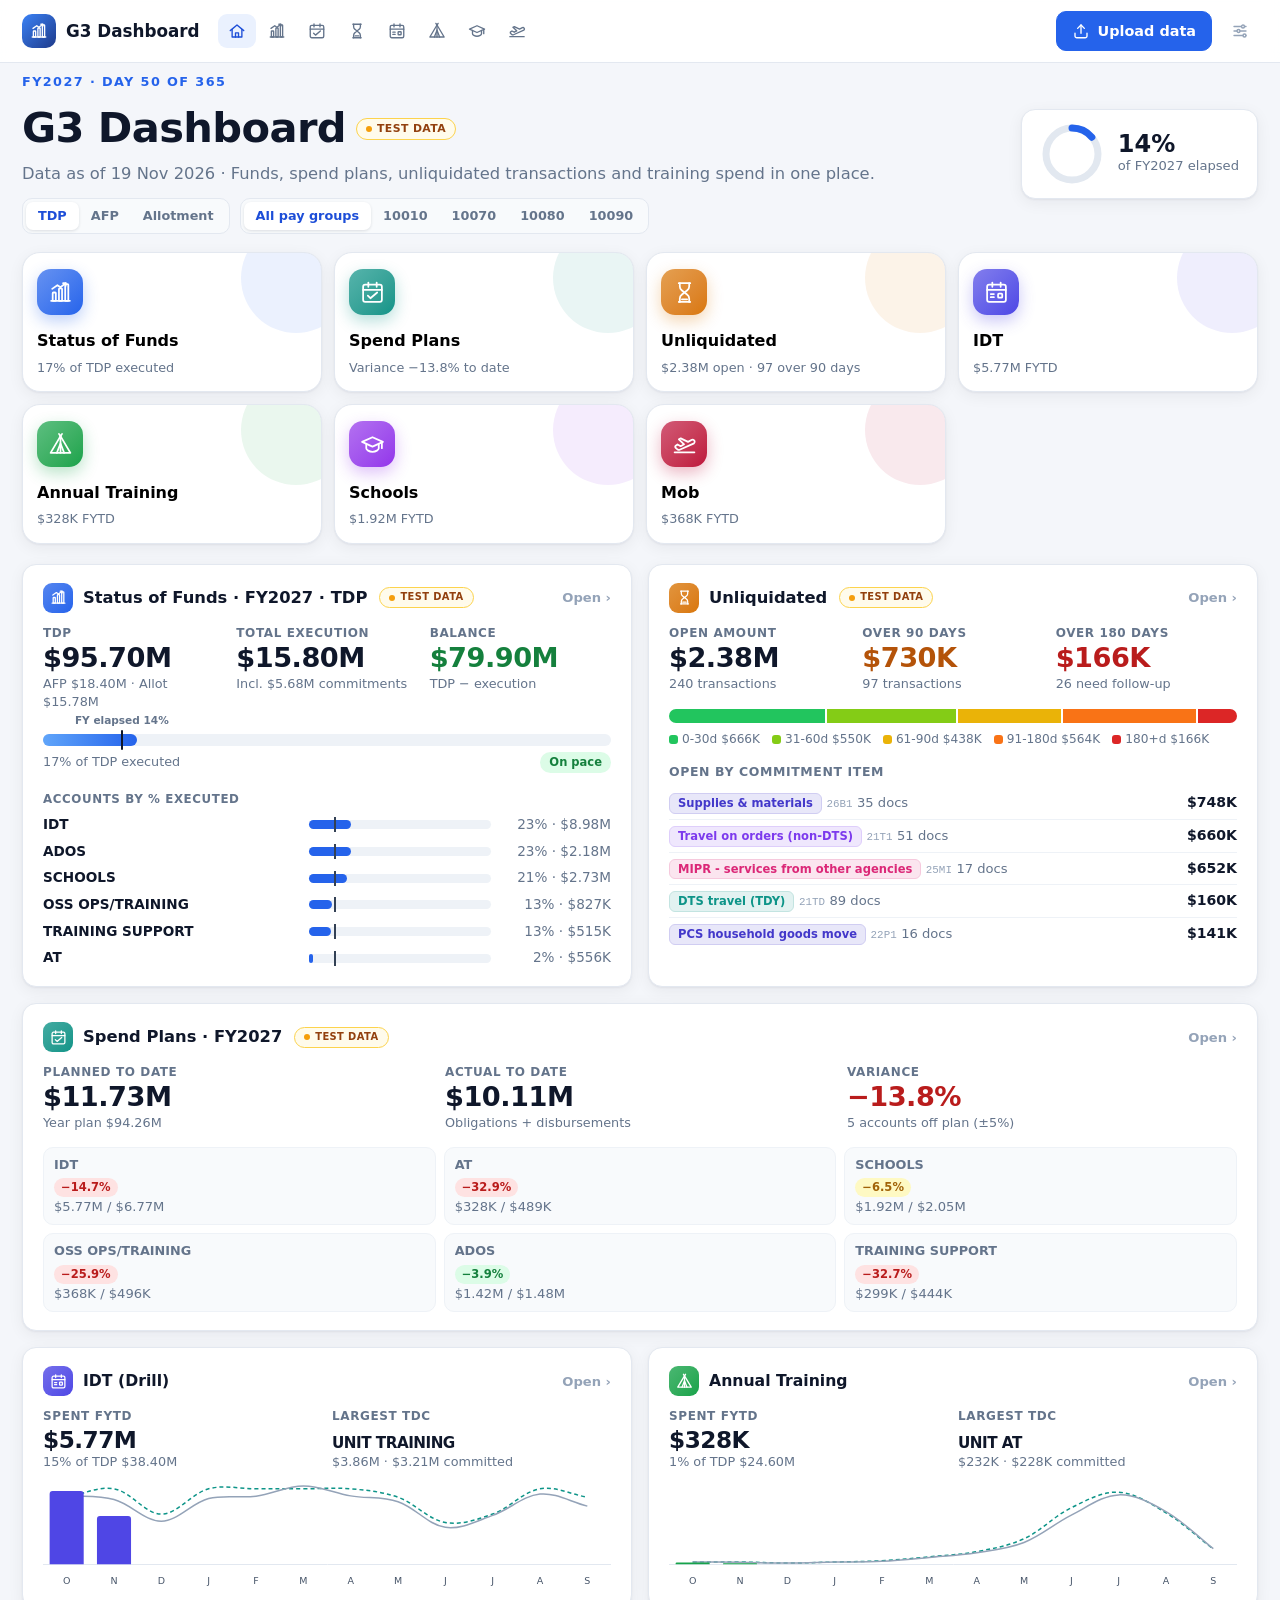
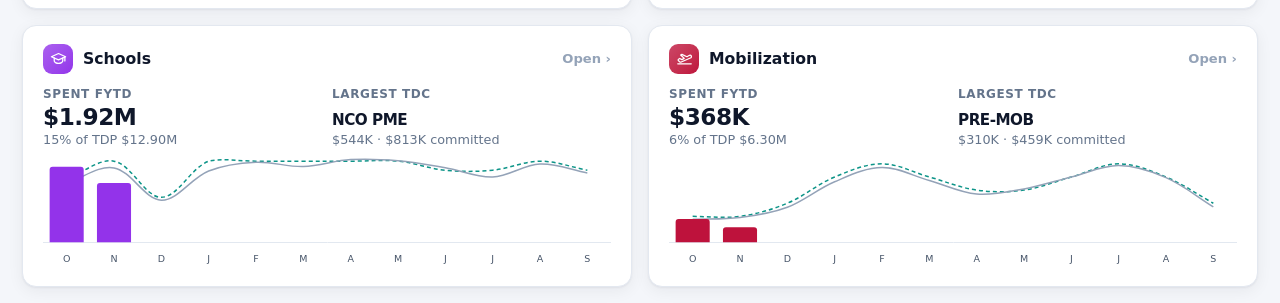
==== commit 780c8564: "Map 2060/100xxx Functional Areas: commitments-report rows fall back to FA, robust FA matching (hidde" ====
--- a/index.html
+++ b/index.html
@@ -437,6 +437,8 @@
 .detgrid div{min-width:0}.detgrid b{overflow-wrap:anywhere}
 .dmoney b{font-weight:700}
 
+.tufa{width:100%;border-collapse:collapse;margin:4px 0 10px}.tufa th,.tufa td{padding:4px 6px;border-bottom:1px solid #e2e8f0;text-align:left;vertical-align:top}.tufa th{font-size:11px;color:#64748b;text-transform:uppercase;letter-spacing:.03em}.tufa .num{text-align:right;white-space:nowrap}
+
 </style>
 </head>
 <body>
@@ -512,6 +514,7 @@
         <li>Commitments report rows with Entry Type &ldquo;obligation&rdquo; are used <strong>only</strong> for spending by DPC (Status of Funds DPC table and the TDC/DPC breakouts). They never add to execution or balance, since the export already counts obligations.</li>
         <li>Pace compares current execution (obligations + disbursements only, never commitments, which can be months out) with % of the fiscal year elapsed; within &plusmn;5 points is on pace. % executed in TDP view still includes commitments.</li>
         <li>Spending is tied to an <strong>account</strong> first (export Functional Area &rarr; Accounts tab); pay group is only an extra filter and never drops a row. Under All every row counts. Headers like FA / Func Area / Fiscal Period / Total Expenditure, amounts as text ($, commas, parentheses, trailing minus), title rows above the headers and case/space differences are all handled. Data details shows, for every dataset, the $ loaded and the $ that didn&rsquo;t map. Funding rows without a fiscal year use the export&rsquo;s fiscal year.</li>
+        <li>Functional Area &rarr; Account: exact match (ignoring case, spaces, dashes and hidden characters), else the longest Functional Area on your Accounts tab that the report&rsquo;s FA starts with (e.g. 100101B1PR covers 100101B1PRID). No appropriation is filtered out &mdash; 2060 military pay maps like everything else. Commitments-report rows map by Internal Order (DPC tab), then Functional Area, then the report&rsquo;s Account column. Data details lists the top unmapped Functional Areas by $ with the closest FA on your key.</li>
         <li>Spending by DPC shows commitment and obligation rows as positive amounts. Unliquidated lists by DPC, commitment item and pay group (no account column).</li>
         <li>Status of Funds export: the same columns as the Aviation and G1 dashboards &mdash; contract_doc_no, commitment_item_fipex, functional_area_farea, appropriation_type, fiscal_year, fiscal_month, commitment_amt_cum, disbursement_amt_cum. Every other column (obligation_amt_cum, fiscal_period, expenditure_amt_cum &hellip;) is ignored. Total Expenditure and Disbursement are sign-flipped; Obligation = Total Expenditure &minus; Disbursement; ALLOBJ lines are removed.</li>
         <li>Spend Plans and program tabs count actual spend as obligations + disbursements, each line once in its fiscal_month; to-date figures run through the latest month with actuals (whole months, as on Aviation/G1). The dashboard opens on the current fiscal year when the export has it. Spend plan files can use Prioritization (mapped on the Spend Plan tab) or Account, with month headers as names, dates or Month 1&ndash;12. Multiple prioritizations on one account are added together.</li>
@@ -865,6 +868,22 @@
     var acc = {}; sp.slice(1).forEach(function (r) { var a = map[String(r[0]).toUpperCase()]; if (!a) return; var o = acc[a] || (acc[a] = mi.map(function () { return 0; })); mi.forEach(function (c, k) { o[k] += +r[c] || 0; }); });
     return { name: "Spend plan (Account layout).xlsx", sheets: [{ name: "Plan", aoa: [head].concat(Object.keys(acc).map(function (a) { return [a].concat(acc[a]); })) }] };
   };
+
+  // Military pay (appropriation 2060) case: Accounts tab lists short/odd Functional Areas (100101B1PR, "100701B1PRAT" + hidden characters),
+  // the export carries 2060 lines on 100101B1PRID / 100101B1PRDR / 100701B1PRAT, and the commitments report has 2060 obligation rows
+  // with NO Internal Order (they can only map by Functional Area). One FA (100991B1PRZZ) is on no key, to show up in the unmapped list.
+  G3.makeMilpayFiles = function () {
+    var F = G3.makeTestFiles(), key = F[0], ex = F[1].sheets[0].aoa.map(function (r) { return r.slice(); }), cm = F[2].sheets[0].aoa.map(function (r) { return r.slice(); });
+    key = { name: "G3 Master Key (2060).xlsx", sheets: key.sheets.map(function (sh) { var a = sh.aoa.map(function (r) { return r.slice(); }); if (sh.name === "Accounts") a.push(["100101B1PR", "IDT"], [" 100701B1PRAT\u00a0\u200b", "AT"]); return { name: sh.name, aoa: a }; }) };
+    var add = [["100101B1PRID", 1, -412000.5, -390000.25], ["100101B1PRID", 2, -380500, -301000], ["100101B1PRDR", 1, -150000, -150000], ["100701B1PRAT", 2, -98000, -45000], ["100991B1PRZZ", 2, -25000, -20000]];
+    add.forEach(function (x, i) { ex.push(["MILPAY" + (100 + i), "11B1", x[0], "2060", 2027, x[1], x[2], x[3]]); });
+    var h = cm[0], col = function (n) { return h.indexOf(n); };
+    [["100101B1PRID", -264000], ["100101B1PRID", -118250], ["100701B1PRAT", -51000], ["100991B1PRZZ", -9000]].forEach(function (x, i) {
+      var r = h.map(function () { return null; }); r[col("Business")] = "NGB"; r[col("Fund")] = "2060"; r[col("Functional Area")] = x[0]; r[col("Internal Order")] = "";
+      r[col("SDN")] = "MPAY" + (500 + i); r[col("Entry Type")] = "Obligation"; r[col("Amount")] = x[1]; cm.push(r);
+    });
+    return [key, { name: "Status of Funds export (2060).xlsx", sheets: [{ name: "Export", aoa: ex }] }, { name: "Checkbook Drill Down - Commitments (2060).xlsx", sheets: [{ name: "Sheet1", aoa: cm }] }];
+  };
 })(window);
 
 </script>
@@ -936,6 +955,8 @@
   function fmOfDate(v) { var d = dateIso(v); return d ? (+d.slice(5, 7) + 2) % 12 + 1 : null; }
   function isAllobj(v) { return typeof v === "string" && txt(v).toUpperCase() === "ALLOBJ"; }
   function kn(v) { var s = idText(v).toUpperCase().replace(/\s+/g, ""); return /^\d+$/.test(s) ? s.replace(/^0+(?=\d)/, "") : s; }
+  // Functional Area join key: letters and digits only, upper case (drops spaces, non-breaking/zero-width characters, dashes, a trailing *); leading zeros ignored when all digits
+  function fk(v) { var s = idText(v).toUpperCase().replace(/[^A-Z0-9]/g, ""); return /^\d+$/.test(s) ? s.replace(/^0+(?=\d)/, "") : s; }
   function an(v) { return txt(v).replace(/\s+/g, " ").toUpperCase(); }
   function dateIso(v) {
     if (blankish(v)) return "";
@@ -1209,13 +1230,13 @@
     G3.dataVer = (G3.dataVer || 0) + 1;
     var d = G3.data, S = d.sets, cur = G3.fyOf(G3.asOf()), curFm = (G3.asOf().getMonth() + 3) % 12 + 1;
     var rows = function (k) { return S[k] ? S[k].rows : []; };
-    var names = {}, accounts = [], unm = { fa: {}, dpc: {}, prio: {}, fmzFa: {}, ci: {} };
+    var names = {}, accounts = [], unm = { fa: {}, dpc: {}, prio: {}, fmzFa: {}, commitFa: {}, ci: {} };
     function addAcct(ac) { var k = an(ac); if (!k) return ""; if (!names[k]) { names[k] = ac; accounts.push({ id: ac, name: ac, program: G3.programOf(ac) }); } return names[k]; }
     var faMap = {}, info = {};
     rows("fundkey").forEach(function (r) { addAcct(r.acct); });
-    rows("acctkey").forEach(function (r) { var ac = addAcct(r.acct); if (!faMap[kn(r.fa)]) faMap[kn(r.fa)] = ac; });
+    rows("acctkey").forEach(function (r) { var ac = addAcct(r.acct); var f = fk(r.fa); if (f && !faMap[f]) faMap[f] = ac; });
     // Aviation rule: Functional Area + Account pairs on the funding file fill gaps in the Accounts tab
-    rows("fundkey").forEach(function (r) { if (r.fa && !faMap[kn(r.fa)]) faMap[kn(r.fa)] = names[an(r.acct)]; });
+    rows("fundkey").forEach(function (r) { var f = fk(r.fa); if (f && !faMap[f]) faMap[f] = names[an(r.acct)]; });
     // working fiscal year: the latest one in the funds export (what the dashboard opens on); no export -> the current fiscal year
     var expFys = {}; rows("export").forEach(function (r) { if (r.fy) expFys[r.fy] = 1; });
     // Aviation/G1 rule: the current fiscal year when the export has it, else the latest earlier year, else the latest year
@@ -1238,15 +1259,29 @@
     var hasCi = !!S.cikey;
     function ciSeen(c) { if (hasCi && c && !d.ciMap[kn(c)]) unm.ci[c] = (unm.ci[c] || 0) + 1; }
     var UN = "Unmapped";
-    // Functional Area -> Account. Exact match first (case, spaces and leading zeros ignored); if none, a key FA of 8+ characters that is the
-    // start of the report's FA (or the other way round) is accepted and counted in the data panel.
-    var faKeys = Object.keys(faMap).filter(function (k) { return k.length >= 8; }).sort(function (a, b) { return b.length - a.length; }), faMemo = {}; d.faPrefix = 0;
-    function faLookup(fa) {
-      var k = kn(fa); if (!k) return ""; if (faMap[k]) return faMap[k]; if (k in faMemo) return faMemo[k];
-      var hit = ""; for (var i = 0; i < faKeys.length; i++) if (k.indexOf(faKeys[i]) === 0 || (k.length >= 8 && faKeys[i].indexOf(k) === 0)) { hit = faMap[faKeys[i]]; break; }
+    // Functional Area -> Account (Accounts tab, plus FA/Account pairs on the funding key).
+    //   1. exact: same letters/digits, ignoring case, spaces, dashes and hidden characters
+    //   2. prefix: the LONGEST key FA (5+ characters) that the report's FA starts with (key lists 100101B1PR or 10010 -> covers 100101B1PRID)
+    //   3. reverse: the report's FA (8+ characters) is the start of exactly one account's key FAs
+    // How each row mapped is counted per dataset in Data details.
+    var faKeys = Object.keys(faMap).filter(function (k) { return k.length >= 5; }).sort(function (a, b) { return b.length - a.length; }), faMemo = {}; d.faPrefix = 0;
+    d.faHow = {};
+    function faFind(fa) {
+      var k = fk(fa); if (!k) return { ac: "", how: "" }; if (faMap[k]) return { ac: faMap[k], how: "exact" }; if (k in faMemo) return faMemo[k];
+      var hit = { ac: "", how: "" }, i;
+      for (i = 0; i < faKeys.length; i++) if (k.indexOf(faKeys[i]) === 0) { hit = { ac: faMap[faKeys[i]], how: "prefix", key: faKeys[i] }; break; }
+      if (!hit.ac && k.length >= 8) { var acs = {}, first = ""; faKeys.forEach(function (f) { if (f.indexOf(k) === 0) { acs[faMap[f]] = 1; first = first || f; } }); var l = Object.keys(acs); if (l.length === 1) hit = { ac: l[0], how: "reverse", key: first }; }
       return (faMemo[k] = hit);
     }
-    function acctFa(fa, bucket) { var a = faLookup(fa); if (a) { if (!faMap[kn(fa)]) d.faPrefix++; return a; } if (fa) bucket[fa] = (bucket[fa] || 0) + 1; return UN; }
+    function faLookup(fa, ds) { var h = faFind(fa); if (ds && h.how) { var o = d.faHow[ds] || (d.faHow[ds] = { exact: 0, prefix: 0, reverse: 0, dpc: 0, acct: 0 }); o[h.how]++; } return h.ac; }
+    function acctFa(fa, bucket, ds) { var h = faFind(fa); if (h.ac) { faLookup(fa, ds); if (h.how !== "exact") d.faPrefix++; return h.ac; } if (fa) bucket[fa] = (bucket[fa] || 0) + 1; return UN; }
+    function howCount(ds, how) { var o = d.faHow[ds] || (d.faHow[ds] = { exact: 0, prefix: 0, reverse: 0, dpc: 0, acct: 0 }); o[how]++; }
+    // closest key Functional Area for an unmapped one (longest shared start), for the data panel
+    var allKeys = Object.keys(faMap);
+    d.closestFa = function (fa) {
+      var k = fk(fa), best = "", bl = 0; allKeys.forEach(function (f) { var n = 0; while (n < f.length && n < k.length && f[n] === k[n]) n++; if (n > bl) { bl = n; best = f; } });
+      return best ? { fa: best, account: faMap[best], shared: bl } : null;
+    };
     // pay group on a spending row: its ACCOUNT's pay group (Accounts tab) when the account is known; otherwise the row's own (Pay Group column / FA).
     // Pay group never decides whether a row counts: under All every row counts.
     var pgMemo = {};
@@ -1258,15 +1293,19 @@
     d.hasAllot = hasAllot; d.acctInfo = info;
     // execution lines: export (obligations / disbursements) + commitments (commitments report, current FY)
     d.lines = [];
-    rows("export").forEach(function (r) { ciSeen(r.ci); var ac = acctFa(r.fa, unm.fa); d.lines.push({ fy: r.fy || wfy, fm: r.fm || null, account: ac, pg: rowPg(ac, r.pg), fa: r.fa, dpc: r.dpc, doc: r.doc, ci: r.ci, commit: 0, oblig: r.oblig, disb: r.disb, src: "export" }); });
+    rows("export").forEach(function (r) { ciSeen(r.ci); var ac = acctFa(r.fa, unm.fa, "export"); d.lines.push({ fy: r.fy || wfy, fm: r.fm || null, account: ac, pg: rowPg(ac, r.pg), fa: r.fa, dpc: r.dpc, doc: r.doc, ci: r.ci, commit: 0, oblig: r.oblig, disb: r.disb, src: "export" }); });
     // commitments report rows: commitments feed execution; obligations feed spending-by-DPC only
     d.dpcLines = [];
     rows("commit").forEach(function (r) {
-      var k = kn(r.dpc), m = dpcMap[k], ac = m && m.account ? m.account : (names[an(r.rptAcct)] || "");
+      // Internal Order -> DPC tab account; else Functional Area -> Accounts tab (military pay 2060 rows often carry no Internal Order); else the report's Account column
+      var k = kn(r.dpc), m = dpcMap[k], ac = "";
+      if (m && m.account) { ac = m.account; howCount("commit", "dpc"); }
+      if (!ac && r.fa) ac = faLookup(r.fa, "commit");
+      if (!ac && names[an(r.rptAcct)]) { ac = names[an(r.rptAcct)]; howCount("commit", "acct"); }
       if (!m && r.dpc) unm.dpc[r.dpc] = (unm.dpc[r.dpc] || 0) + 1;
-      ac = ac || UN;
+      if (!ac) { if (r.fa) unm.commitFa[r.fa] = (unm.commitFa[r.fa] || 0) + 1; ac = UN; }
       var pg = rowPg(ac, r.pg);
-      d.dpcLines.push({ type: r.type, account: ac, pg: pg, dpc: r.dpc, amt: r.amt, sdn: r.sdn });
+      d.dpcLines.push({ type: r.type, account: ac, pg: pg, dpc: r.dpc, fa: r.fa, amt: r.amt, sdn: r.sdn });
       if (r.type === "commit") d.lines.push({ fy: wfy, fm: null, upcoming: true, account: ac, pg: pg, dpc: r.dpc, doc: r.sdn, ci: "", commit: r.amt, oblig: 0, disb: 0, src: "commit" });
     });
     // spend plan: Prioritization -> Account (Spend Plan tab, or an exact account name); several prioritizations add up
@@ -1281,7 +1320,7 @@
     d.planFy = Object.keys(d.plan.reduce(function (o, p) { o[p.fy] = 1; return o; }, {})).sort();
     // unliquidated (FMZ3): Functional Area -> Account (Accounts tab); Order = DPC
     d.ulo = rows("fmz3").map(function (r) {
-      var ac = faLookup(r.fa) || (dpcMap[kn(r.order)] && dpcMap[kn(r.order)].account) || "";
+      var ac = faLookup(r.fa, "fmz3") || (dpcMap[kn(r.order)] && dpcMap[kn(r.order)].account) || "";
       if (!ac) { if (r.fa) unm.fmzFa[r.fa] = (unm.fmzFa[r.fa] || 0) + 1; ac = UN; }
       ciSeen(r.ci);
       return Object.assign({}, r, { account: ac, pg: rowPg(ac, G3.pgFromFa(r.fa)), dpc: r.order, date: r.post || r.docdate, ci: r.ci, type: r.ci || r.dt || "Other", desc: r.traveler ? "DTS \u2013 " + r.traveler : (r.hdr || r.text || "") });
@@ -1291,6 +1330,13 @@
     var fys = {}; fys[wfy] = 1; d.lines.forEach(function (l) { if (l.fy) fys[l.fy] = 1; }); d.funding.forEach(function (f) { fys[f.fy] = 1; });
     d.fys = Object.keys(fys).sort();
     d.unmapped = unm;
+    // top unmapped Functional Areas by dollars (export obligations + disbursements, commitments report, FMZ3 open), with the closest key FA
+    var tu = {};
+    function addU(fa, ds, v) { if (!fa) return; var k = fk(fa), o = tu[k] || (tu[k] = { fa: fa, amt: 0, n: 0, ds: {} }); o.amt += Math.abs(v || 0); o.n++; o.ds[ds] = 1; }
+    d.lines.forEach(function (l) { if (l.src === "export" && l.account === UN) addU(l.fa, "SOF export", l.oblig + l.disb); });
+    d.dpcLines.forEach(function (x) { if (x.account === UN) addU(x.fa, "commitments report", x.amt); });
+    d.ulo.forEach(function (u) { if (u.account === UN) addU(u.fa, "FMZ3", u.open); });
+    d.topUnmappedFa = Object.keys(tu).map(function (k) { var o = tu[k]; o.closest = d.closestFa(o.fa); o.ds = Object.keys(o.ds); return o; }).sort(function (a, b) { return b.amt - a.amt; }).slice(0, 15);
     d.hasPg = { export: d.lines.some(function (l) { return l.src === "export" && l.pg; }), commit: !!S.commit, fmz3: d.ulo.some(function (u) { return u.pg; }) };
     // pay group list: the four standard ones plus any other 5-digit pay group found
     var pgs = {}; G3.BASE_PAYGROUPS.forEach(function (p) { pgs[p] = 1; });
@@ -1309,8 +1355,8 @@
     d.diag = {
       fundkey: { total: sum(d.funding, function (f) { return f.tdp; }), label: "TDP", unmapped: 0, byFy: byFy(d.funding, function (f) { return f.tdp; }) },
       export: { total: sum(ex, od), label: "obligations + disbursements", unmapped: sum(ex.filter(function (l) { return l.account === UN; }), od), byFy: byFy(ex, od), why: "Functional Area not on the Accounts tab", noMonth: sum(ex.filter(function (l) { return !l.fm; }), od), lastFm: G3.curFm ? ex.reduce(function (m, l) { return l.fy === wfy && l.fm > m ? l.fm : m; }, 0) : 0 },
-      commit: { total: sum(d.dpcLines, function (x) { return x.amt; }), label: "commitments + obligations", unmapped: sum(d.dpcLines.filter(function (x) { return x.account === UN; }), function (x) { return x.amt; }), why: "Internal Order not on the DPC tab", commit: sum(cm, function (l) { return l.commit; }) },
-      fmz3: { total: sum(d.ulo, function (u) { return u.open; }), label: "open", unmapped: 0 },
+      commit: { total: sum(d.dpcLines, function (x) { return x.amt; }), label: "commitments + obligations", unmapped: sum(d.dpcLines.filter(function (x) { return x.account === UN; }), function (x) { return x.amt; }), why: "Internal Order not on the DPC tab and Functional Area not on the Accounts tab", commit: sum(cm, function (l) { return l.commit; }) },
+      fmz3: { total: sum(d.ulo, function (u) { return u.open; }), label: "open", unmapped: sum(d.ulo.filter(function (u) { return u.account === UN; }), function (u) { return u.open; }), why: "Functional Area not on the Accounts tab (and Order not on the DPC tab)" },
       plan: { total: sum(d.plan, function (p) { return p.m.reduce(function (a, b) { return a + b; }, 0); }), label: "planned", unmapped: sum(d.plan.filter(function (p) { return p.account === UN; }), function (p) { return p.m.reduce(function (a, b) { return a + b; }, 0); }), why: "Prioritization not on the Spend Plan tab (and no matching Account)" }
     };
     if (!d.hasAllot && G3.state.view === "allot") G3.state.view = "tdp";
@@ -1615,8 +1661,13 @@
       }
       return "<tr><td><strong>" + G3.KIND_LABEL[k] + "</strong></td><td>" + esc(s.name) + (s.sheet && s.sheet !== "Sheet1" ? ' <span class="muted">(' + esc(s.sheet) + " tab)</span>" : "") + '</td><td class="num">' + G3.num(s.rows.length) + '</td><td class="small">' + notes.join("<br>") + "</td></tr>";
     }).join("");
-    var u = d.unmapped || {}, lists = [["fa", "Functional Areas in the Status of Funds export missing from the Accounts tab"], ["fmzFa", "Functional Areas in FMZ3 missing from the Accounts tab"], ["dpc", "Internal Orders (DPCs) in the commitments report missing from the DPC tab"], ["prio", "Prioritizations in the spend plan missing from the Spend Plan tab"], ["ci", "Commitment items (export / FMZ3) missing from the Commitment Item tab"]];
+    var u = d.unmapped || {}, lists = [["fa", "Functional Areas in the Status of Funds export missing from the Accounts tab"], ["fmzFa", "Functional Areas in FMZ3 missing from the Accounts tab"], ["commitFa", "Functional Areas on commitments-report rows that matched neither the DPC tab nor the Accounts tab"], ["dpc", "Internal Orders (DPCs) in the commitments report missing from the DPC tab"], ["prio", "Prioritizations in the spend plan missing from the Spend Plan tab"], ["ci", "Commitment items (export / FMZ3) missing from the Commitment Item tab"]];
     var um = lists.filter(function (l) { return u[l[0]] && Object.keys(u[l[0]]).length; }).map(function (l) { return "<p><strong>" + l[1] + ":</strong> " + Object.keys(u[l[0]]).map(function (x) { return "<code>" + esc(x) + "</code> (" + u[l[0]][x] + ")"; }).join(" ") + "</p>"; }).join("");
+    var tuf = d.topUnmappedFa || []; if (!um && !tuf.length) um = '<p class="ok">Everything maps.</p>';
+    if (tuf.length) um = '<p><strong>Top unmapped Functional Areas</strong> (by $; closest Functional Area on your key in the last column):</p><table class="dtable small tufa"><thead><tr><th>Functional Area</th><th class="num">$</th><th class="num">Rows</th><th>Where</th><th>Closest key FA &rarr; account</th></tr></thead><tbody>' +
+      tuf.map(function (o) { return "<tr><td><code>" + esc(o.fa) + '</code></td><td class="num">' + G3.whole(o.amt) + '</td><td class="num">' + G3.num(o.n) + "</td><td>" + esc(o.ds.join(", ")) + "</td><td>" + (o.closest ? "<code>" + esc(o.closest.fa) + "</code> &rarr; " + esc(o.closest.account || "") + ' <span class="muted">(first ' + o.closest.shared + " characters match)</span>" : '<span class="muted">none</span>') + "</td></tr>"; }).join("") + "</tbody></table>" + um;
+    var fh = d.faHow || {}, fhs = Object.keys(fh).map(function (ds) { var o = fh[ds]; return "<strong>" + esc(G3.KIND_LABEL[ds] || ds) + ":</strong> " + [["exact", "exact FA"], ["prefix", "key FA is the start of the FA"], ["reverse", "FA is the start of a key FA"], ["dpc", "Internal Order (DPC tab)"], ["acct", "report Account column"]].filter(function (x) { return o[x[0]]; }).map(function (x) { return G3.num(o[x[0]]) + " " + x[1]; }).join(", "); });
+    if (fhs.length) um = '<p class="muted">How rows mapped to an account &mdash; ' + fhs.join(" &middot; ") + "</p>" + um;
     G3.$("dUnmapped").innerHTML = um || '<p class="ok">Everything maps.</p>';
     var cfl = d.pgConflicts || [];
     G3.$("dUnmapped").innerHTML += "<p><strong>Account pay groups</strong> (first 5 digits of each account\u2019s Functional Areas): " + (d.accounts || []).filter(function (a) { return a.id !== "Unmapped"; }).map(function (a) { return esc(a.name) + " <code>" + (d.acctPg[a.id] || "none") + "</code>"; }).join(" &middot; ") + "</p>" +
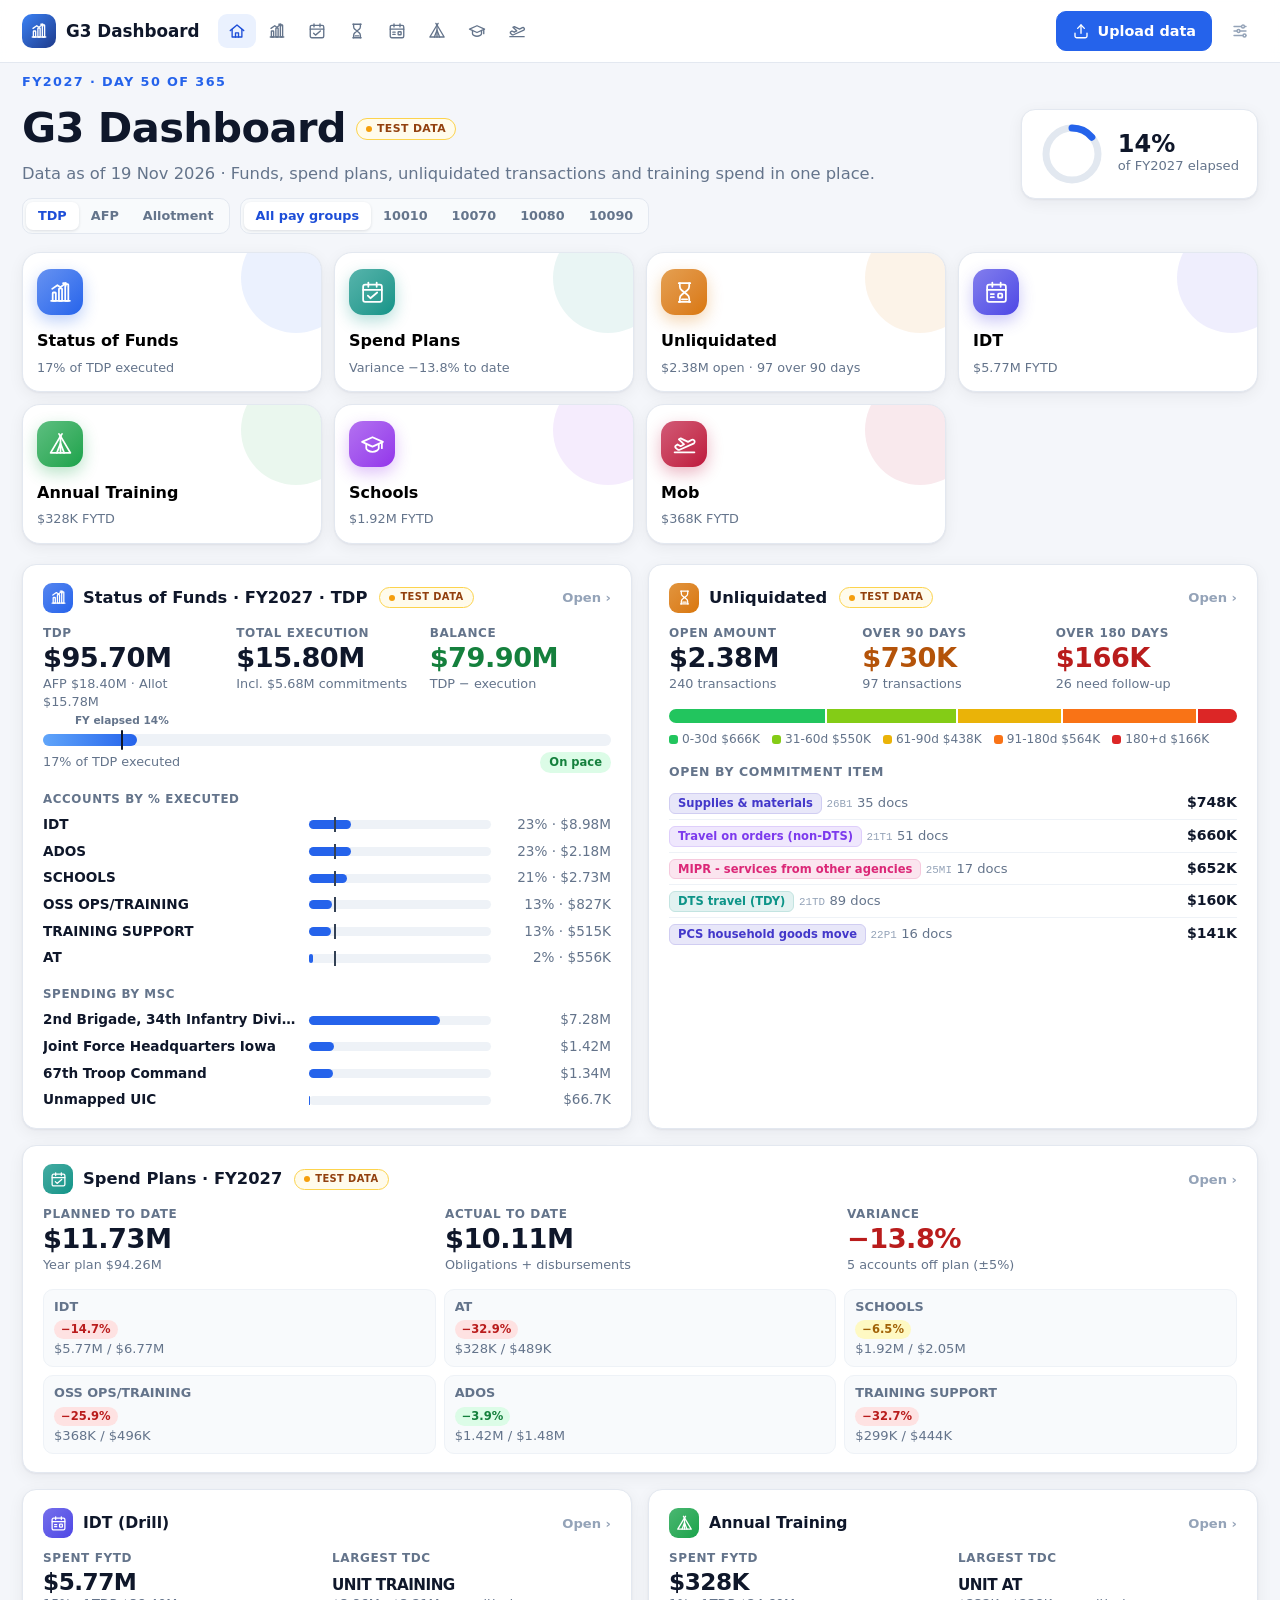
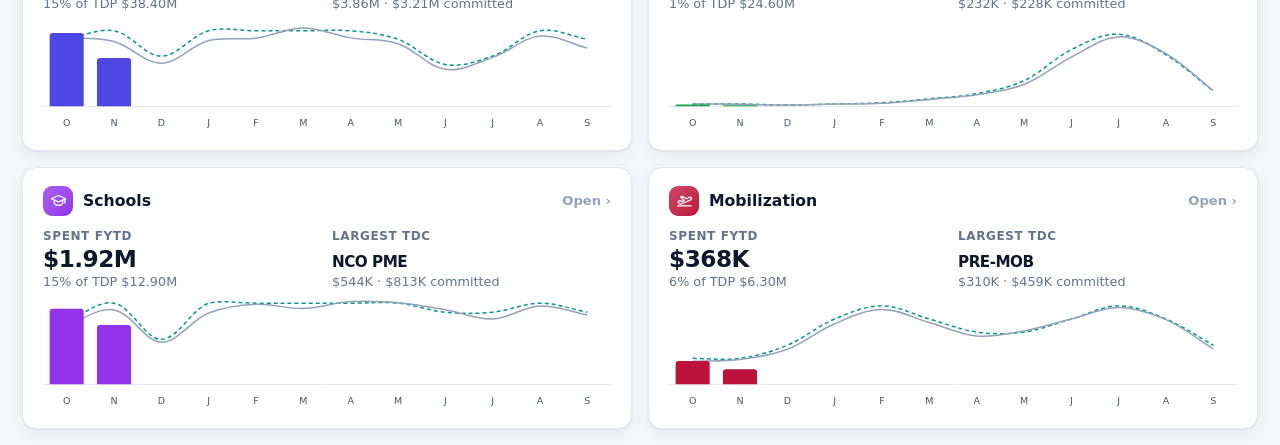
==== commit 863cb88a: "Publish the latest G3 Dashboard (Nov 25, 2026, 11:50 AM CT) index.html is the live dashboard; g3-das" ====
--- a/index.html
+++ b/index.html
@@ -439,6 +439,23 @@
 
 .tufa{width:100%;border-collapse:collapse;margin:4px 0 10px}.tufa th,.tufa td{padding:4px 6px;border-bottom:1px solid #e2e8f0;text-align:left;vertical-align:top}.tufa th{font-size:11px;color:#64748b;text-transform:uppercase;letter-spacing:.03em}.tufa .num{text-align:right;white-space:nowrap}
 
+/* Status of Funds: the page widens (up to 1760px) so the all-accounts table fits without a horizontal scroll bar; small screens keep the scroll */
+.wrap.wide{max-width:1760px}
+#page-sof table.acct th,#page-sof table.acct td{padding-left:8px;padding-right:8px}
+#page-sof table.acct td:first-child{white-space:normal;min-width:150px}
+
+/* Spending by Unit (Status of Funds) */
+table.unit td.un{white-space:normal;min-width:220px}
+table.unit .caret{border:0;background:none;cursor:pointer;color:var(--muted);width:20px;padding:0;font-size:.9rem;margin-right:2px}
+table.unit tr.l2 td.un{padding-left:28px}
+table.unit tr.l3 td.un{padding-left:52px}
+table.unit .uname{font-weight:650}
+table.unit .uic{font-size:.72rem;color:var(--soft);font-family:ui-monospace,Menlo,monospace;margin-left:6px;white-space:nowrap}
+table.unit tr.unmap .uname{color:var(--muted);font-style:italic}
+.hacc.hunit{margin-top:14px}
+.hacc.hunit .fi{background:#2563eb}
+#unitPanel .tablehead{gap:10px}
+
 </style>
 </head>
 <body>
@@ -733,9 +750,47 @@
     ];
     var dpcsBy = {}; DPC.forEach(function (g) { g[2].forEach(function (d) { (dpcsBy[g[0]] = dpcsBy[g[0]] || []).push({ code: d[0], desc: d[1], tdc: g[1], sh: d[2] }); }); });
 
-    // ---------- master key (4 tabs) ----------
+    // Units + Hierarchy Level (fictional Iowa-style ARNG tree). MSC is highest, then Battalion/Unit, then subordinate UIC.
+    // MSC / Battalion columns store UICs (the loader resolves them to names). A couple of export rows use a suffixed UIC or an unknown UIC.
+    var UNITS = [
+      { uic: "W8ALAA", name: "Joint Force Headquarters Iowa", msc: "W8ALAA", bn: "", level: "MSC", parent: "", city: "Des Moines", w: 0 },
+      { uic: "W8AMAA", name: "2nd Brigade, 34th Infantry Division", msc: "W8AMAA", bn: "", level: "MSC", parent: "", city: "Boone", w: 0 },
+      { uic: "W8ANAA", name: "67th Troop Command", msc: "W8ANAA", bn: "", level: "MSC", parent: "", city: "Iowa City", w: 0 },
+      { uic: "W8AL0A", name: "JFHQ-IA Command Group", msc: "W8ALAA", bn: "W8ALAA", level: "UIC", parent: "W8ALAA", city: "Des Moines", w: .06 },
+      { uic: "W8AQAA", name: "1-133 Infantry", msc: "W8AMAA", bn: "W8AQAA", level: "Battalion / Unit", parent: "W8AMAA", city: "Iowa Falls", w: .04 },
+      { uic: "W8ARAA", name: "1-194 Field Artillery", msc: "W8AMAA", bn: "W8ARAA", level: "Battalion / Unit", parent: "W8AMAA", city: "Fort Dodge", w: .03 },
+      { uic: "W8ASAA", name: "1-113 Cavalry", msc: "W8AMAA", bn: "W8ASAA", level: "Battalion / Unit", parent: "W8AMAA", city: "Sioux City", w: .03 },
+      { uic: "W8ATAA", name: "334 Brigade Support Battalion", msc: "W8AMAA", bn: "W8ATAA", level: "Battalion / Unit", parent: "W8AMAA", city: "Cedar Rapids", w: .03 },
+      { uic: "W8AUAA", name: "185 Engineer Battalion", msc: "W8ANAA", bn: "W8AUAA", level: "Battalion / Unit", parent: "W8ANAA", city: "Creston", w: .03 },
+      { uic: "W8AVAA", name: "109 Medical Battalion", msc: "W8ANAA", bn: "W8AVAA", level: "Battalion / Unit", parent: "W8ANAA", city: "Iowa City", w: .02 },
+      { uic: "W8AQ0A", name: "HHC, 1-133 Infantry", msc: "W8AMAA", bn: "W8AQAA", level: "UIC", parent: "W8AQAA", city: "Iowa Falls", w: .08 },
+      { uic: "W8AQ0B", name: "A Co, 1-133 Infantry", msc: "W8AMAA", bn: "W8AQAA", level: "UIC", parent: "W8AQAA", city: "Webster City", w: .14 },
+      { uic: "W8AQ0C", name: "B Co, 1-133 Infantry", msc: "W8AMAA", bn: "W8AQAA", level: "UIC", parent: "W8AQAA", city: "Mason City", w: .11 },
+      { uic: "W8AR0A", name: "HHB, 1-194 Field Artillery", msc: "W8AMAA", bn: "W8ARAA", level: "UIC", parent: "W8ARAA", city: "Fort Dodge", w: .07 },
+      { uic: "W8AR0B", name: "A Btry, 1-194 Field Artillery", msc: "W8AMAA", bn: "W8ARAA", level: "UIC", parent: "W8ARAA", city: "Algona", w: .08 },
+      { uic: "W8AS0A", name: "HHT, 1-113 Cavalry", msc: "W8AMAA", bn: "W8ASAA", level: "UIC", parent: "W8ASAA", city: "Sioux City", w: .09 },
+      { uic: "W8AT0A", name: "HHC, 334 Brigade Support Battalion", msc: "W8AMAA", bn: "W8ATAA", level: "UIC", parent: "W8ATAA", city: "Cedar Rapids", w: .07 },
+      { uic: "W8AU0A", name: "HHC, 185 Engineer Battalion", msc: "W8ANAA", bn: "W8AUAA", level: "UIC", parent: "W8AUAA", city: "Creston", w: .05 },
+      { uic: "W8AU0B", name: "A Co, 185 Engineer Battalion", msc: "W8ANAA", bn: "W8AUAA", level: "UIC", parent: "W8AUAA", city: "Ottumwa", w: .05 },
+      { uic: "W8AV0A", name: "HHD, 109 Medical Battalion", msc: "W8ANAA", bn: "W8AVAA", level: "UIC", parent: "W8AVAA", city: "Iowa City", w: .04 }
+    ];
+    var spendUnits = UNITS.filter(function (u) { return u.w > 0; });
+    var ru = rng(20261120);   // separate seed so assigning UICs does not change the existing dollar amounts
+    function pickUic(i) {
+      if (i % 31 === 7) return "W9UNKN";                 // unknown UIC -> Unmapped UIC
+      var u = pick(ru, spendUnits, spendUnits.map(function (x) { return x.w; }));
+      if (i % 17 === 3) return u.uic + "01";             // suffixed / derivative chars -> 6-char base
+      return u.uic;
+    }
+
+    // ---------- master key (Funding, Accounts, DPC, Spend Plan, Commitment Item, Units, Hierarchy Level) ----------
     var ciTab = [["Commitment Item", "Description"], ["21TD", "DTS travel (TDY)"], ["21T1", "Travel on orders (non-DTS)"], ["21T2", "Travel - lodging & per diem"], ["22P1", "PCS household goods move"], ["2511", "Contracted services"], ["25MI", "MIPR - services from other agencies"], ["26B1", "Supplies & materials"], ["26GP", "GPC card purchases"], ["1121", "Military pay - IDT/AT"]];   // 25G1 left out on purpose: shows as unmapped
     var fundTab = [["Account", "TDP", "AFP", "Allotment", "SAG", "MDEP"]], acctTab = [["Functional Area", "Account"]], dpcTab = [["DPC", "Description", "Account", "TDC"]], spTab = [["Prioritization", "Account"]];
+    var unitTab = [["UIC", "Unit Name", "MSC", "Battalion / Unit", "City", "State"]];
+    UNITS.forEach(function (u) { unitTab.push([u.uic, u.name, u.msc, u.bn, u.city, "IA"]); });
+    var hierTab = [["UIC", "Hierarchy Level", "Parent UIC", "Order"]];
+    hierTab.push(["", "MSC", "", 1], ["", "Battalion / Unit", "", 2], ["", "UIC", "", 3]);
+    UNITS.forEach(function (u) { hierTab.push([u.uic, u.level, u.parent, u.level === "MSC" ? 1 : u.level === "Battalion / Unit" ? 2 : 3]); });
     ACC.forEach(function (a) {
       var prof = norm(a.prof), afp = Math.round(a.tdp * (prof[0] + prof[1] + prof[2]) * 1.12 / 1000) * 1000;
       a.afp = afp; fundTab.push([a.a, a.tdp, afp, Math.round(afp * (.8 + r() * .12) / 1000) * 1000, a.sag, a.mdep]);
@@ -747,7 +802,7 @@
     Object.keys(PRIO).forEach(function (a) { PRIO[a].forEach(function (p) { spTab.push([p, a]); }); });
 
     // ---------- Status of Funds export (Aviation layout; amounts negative as in GFEBS) ----------
-    var ex = [["contract_doc_no", "commitment_item_fipex", "functional_area_farea", "appropriation_type", "fiscal_year", "fiscal_month", "commitment_amt_cum", "disbursement_amt_cum"]], docN = 4000;
+    var ex = [["contract_doc_no", "commitment_item_fipex", "functional_area_farea", "appropriation_type", "fiscal_year", "fiscal_month", "commitment_amt_cum", "disbursement_amt_cum", "UIC"]], docN = 4000, uicN = 0;
     var CI = ["21T1", "21T2", "2511", "25G1", "26B1", "1121"];
     ["2026", "2027"].forEach(function (fy) {
       var nm = fy === "2026" ? 12 : curFm;
@@ -757,12 +812,12 @@
           var amt = tdp * prof[fm - 1] * (fm === nm && fy === "2027" ? frac : 1) * bias * (.9 + r() * .2), n = 6 + Math.floor(r() * 5), parts = norm(Array.apply(null, Array(n)).map(function () { return .3 + r(); }));
           parts.forEach(function (p) {
             var v = amt * p, age = nm - fm, paid = fy === "2026" ? .93 + r() * .06 : age >= 1 ? .7 + r() * .2 : .35 + r() * .25;
-            ex.push(["W91" + fy.slice(2) + "N" + (docN++), pick(r, CI), pickFa(r, a).fa, "OMNG", Number(fy), fm, -r2(v), -r2(v * paid)]);
+            ex.push(["W91" + fy.slice(2) + "N" + (docN++), pick(r, CI), pickFa(r, a).fa, "OMNG", Number(fy), fm, -r2(v), -r2(v * paid), pickUic(uicN++)]);
           });
         }
       });
     });
-    ex.push(["", "ALLOBJ", "100101B3PIDT", "OMNG", 2027, 1, -1250000, 0]);   // GFEBS rollup line: dropped like Aviation
+    ex.push(["", "ALLOBJ", "100101B3PIDT", "OMNG", 2027, 1, -1250000, 0, ""]);   // GFEBS rollup line: dropped like Aviation
 
     // ---------- commitments report ("checkbook drill down") ----------
     var cm = [["Business", "Fund Center", "Fund", "Fund Code", "Pay Group", "Functional Area", "Internal Order", "Cost Center", "WBS", "Funded Program", "Account", "SDN", "Journal Date", "Entry Type", "Amount"]];
@@ -808,7 +863,7 @@
     sp.push(["Total", "", "", ""].concat([0, 0, 0, 0, 0, 0, 0, 0, 0, 0, 0, 0, 0, ""]));
 
     return [
-      { name: "G3 Master Key.xlsx", sheets: [{ name: "Funding", aoa: fundTab }, { name: "Accounts", aoa: acctTab }, { name: "DPC", aoa: dpcTab }, { name: "Spend Plan", aoa: spTab }, { name: "Commitment Item", aoa: ciTab }] },
+      { name: "G3 Master Key.xlsx", sheets: [{ name: "Funding", aoa: fundTab }, { name: "Accounts", aoa: acctTab }, { name: "DPC", aoa: dpcTab }, { name: "Spend Plan", aoa: spTab }, { name: "Commitment Item", aoa: ciTab }, { name: "Units", aoa: unitTab }, { name: "Hierarchy Level", aoa: hierTab }] },
       { name: "Status of Funds export.xlsx", sheets: [{ name: "Export", aoa: ex }] },
       { name: "Checkbook Drill Down - Commitments.xlsx", sheets: [{ name: "Sheet1", aoa: cm }] },
       { name: "FMZ3 Unliquidated.xlsx", sheets: [{ name: "Sheet1", aoa: fz }] },
@@ -822,10 +877,10 @@
   G3.makeMessyFiles = function () {
     var F = G3.makeTestFiles(), key = F[0], ex = F[1].sheets[0].aoa;
     var fmtAmt = function (v, i) { var a = Math.abs(v).toLocaleString("en-US", { minimumFractionDigits: 2, maximumFractionDigits: 2 }); if (v >= 0) return i % 3 ? a : "$" + a; return i % 3 === 0 ? "(" + "$" + a + ")" : i % 3 === 1 ? a + "-" : "$-" + a; };
-    var out = [["Status of Funds - Funds Execution Detail (GFEBS)"], [], ["Contract Doc No", "Commitment Item (FIPEX)", "Functional Area (FAREA)", "Appropriation Type", "Fiscal Year", "Fiscal Period", "Obligation Amt Cum", "Total Expenditure", "Disbursements"]];
+    var out = [["Status of Funds - Funds Execution Detail (GFEBS)"], [], ["Contract Doc No", "Commitment Item (FIPEX)", "Functional Area (FAREA)", "Appropriation Type", "Fiscal Year", "Fiscal Period", "Obligation Amt Cum", "Total Expenditure", "Disbursements", "Unit Identification Code"]];
     ex.slice(1).forEach(function (r, i) {
       if (i % 50 === 25) out.push([]);
-      out.push([r[0], r[1], " " + String(r[2]).toLowerCase() + "  ", r[3], "FY" + String(r[4]).slice(2), "P" + ("0" + r[5]).slice(-2), fmtAmt(r[6] - r[7], i), fmtAmt(r[6], i), fmtAmt(r[7], i + 1)]);
+      out.push([r[0], r[1], " " + String(r[2]).toLowerCase() + "  ", r[3], "FY" + String(r[4]).slice(2), "P" + ("0" + r[5]).slice(-2), fmtAmt(r[6] - r[7], i), fmtAmt(r[6], i), fmtAmt(r[7], i + 1), r[8] ? String(r[8]).toLowerCase() : ""]);
     });
     var mk = key.sheets.map(function (sh) {
       var a = sh.aoa.map(function (r) { return r.slice(); });
@@ -848,6 +903,7 @@
       var row = H.map(function () { return null; }), set = function (h, v) { row[at[h]] = v; };
       set("contract_doc_no", r[0]); set("commitment_item_fipex", r[1]); set("functional_area_farea", r[2]); set("appropriation_type", r[3]);
       set("fiscal_year", +r[4]); set("fiscal_month", +r[5]); set("commitment_amt_cum", r[6]); set("disbursement_amt_cum", r[7]);
+      set("unit_identification_code_|_uic", r[8] || ""); set("organizational_unique_identifier_|_ouid", "OUID" + (1000 + n));
       set("fiscal_period", (+r[5] + 5) % 12 + 1); set("period_perio", (+r[5] + 3) % 12 + 1); set("fiscal_year_period", "2019" + ("00" + ((+r[5] + 7) % 12 + 1)).slice(-3));
       set("fiscal_year_gjahr", 2019); set("fiscal_year_of_funds", 2025); set("fiscal_year_spend_occurred", 2024); set("fiscal_year_of_issue", 2023); set("ending_fund_year", 2028);
       set("obligation_amt_cum", r[6] * 7); set("expenditure_amt_cum", r[6] * 3); set("amount_in_fm_area_currency_fkbtr", 12345.67); set("allotment_amt_cum", -999999); set("afp_amt_cum", -888888);
@@ -876,7 +932,7 @@
     var F = G3.makeTestFiles(), key = F[0], ex = F[1].sheets[0].aoa.map(function (r) { return r.slice(); }), cm = F[2].sheets[0].aoa.map(function (r) { return r.slice(); });
     key = { name: "G3 Master Key (2060).xlsx", sheets: key.sheets.map(function (sh) { var a = sh.aoa.map(function (r) { return r.slice(); }); if (sh.name === "Accounts") a.push(["100101B1PR", "IDT"], [" 100701B1PRAT\u00a0\u200b", "AT"]); return { name: sh.name, aoa: a }; }) };
     var add = [["100101B1PRID", 1, -412000.5, -390000.25], ["100101B1PRID", 2, -380500, -301000], ["100101B1PRDR", 1, -150000, -150000], ["100701B1PRAT", 2, -98000, -45000], ["100991B1PRZZ", 2, -25000, -20000]];
-    add.forEach(function (x, i) { ex.push(["MILPAY" + (100 + i), "11B1", x[0], "2060", 2027, x[1], x[2], x[3]]); });
+    add.forEach(function (x, i) { ex.push(["MILPAY" + (100 + i), "11B1", x[0], "2060", 2027, x[1], x[2], x[3], "W8AQ0B"]); });
     var h = cm[0], col = function (n) { return h.indexOf(n); };
     [["100101B1PRID", -264000], ["100101B1PRID", -118250], ["100701B1PRAT", -51000], ["100991B1PRZZ", -9000]].forEach(function (x, i) {
       var r = h.map(function () { return null; }); r[col("Business")] = "NGB"; r[col("Fund")] = "2060"; r[col("Functional Area")] = x[0]; r[col("Internal Order")] = "";
@@ -895,6 +951,8 @@
      acctkey : Account key / Master Key "Accounts" tab  Functional Area, Account
      dpckey  : DPC key / Master Key "DPC" tab           DPC, Description, Account, TDC    (DPC = Internal Order)
      spkey   : Master Key "Spend Plan" tab              Prioritization, Account
+     unitkey : Master Key "Units" tab                   UIC, Unit Name, MSC, Battalion/Unit
+     hierkey : Master Key "Hierarchy Level" tab         level order and/or UIC + parent/level
      export  : GFEBS funds export, read EXACTLY like the Aviation Dashboard (commitment_amt_cum / disbursement_amt_cum,
                signs flipped, Obligation = Total Expenditure - Disbursement, ALLOBJ lines dropped)
      commit  : Commitments report (checkbook drill down)  Entry Type + Internal Order + Pay Group + Amount
@@ -923,6 +981,13 @@
     if (/^(commitmentitem(fipex|code|cd)?|cmmtitem|cmtitem|fipex|ci)$/.test(s)) return "commitmentitem";
     if (/^(totalexpenditures?|totalexp|commitmentamtcum|commitmentamount|commitmentscum)$/.test(s)) return "commitmentamtcum";
     if (/^(disbursementamtcum|disbursements?|disbursementamount|disbursedamt|disbursed)$/.test(s)) return "disbursementamtcum";
+    // UIC (not OUID): unit_identification_code_|_uic, UIC, Unit Identification Code
+    if (/^(uic|unitidentificationcode(uic)?|unitid(entification)?code)$/.test(s) || /(^|[^a-z])uic$/.test(s)) return "uic";
+    if (/^(unitname|unitnm|unittitle|nameofunit)$/.test(s)) return "unitname";
+    if (/^(msc|majorsubordinatecommand|majorsubordinatecmd|majorsubcommand)$/.test(s)) return "msc";
+    if (/^(battalionunit|battalionorunit|bnunit|battalion|bn|unitbattalion)$/.test(s)) return "battalionunit";
+    if (/^(hierarchylevel|hierlevel|hierarchylvl|levelname)$/.test(s)) return "hierarchylevel";
+    if (/^(parentuic|parent|higheruic|parentunit|higherunit)$/.test(s)) return "parentuic";
     return s;
   }
   function isPii(h) { var s = decodeX(h).toLowerCase(); if (/social\s*_?security/.test(s)) return true; return s.split(/[^a-z0-9]+/).some(function (t) { return /^ssn|ssn$/.test(t); }); }
@@ -957,7 +1022,9 @@
   function kn(v) { var s = idText(v).toUpperCase().replace(/\s+/g, ""); return /^\d+$/.test(s) ? s.replace(/^0+(?=\d)/, "") : s; }
   // Functional Area join key: letters and digits only, upper case (drops spaces, non-breaking/zero-width characters, dashes, a trailing *); leading zeros ignored when all digits
   function fk(v) { var s = idText(v).toUpperCase().replace(/[^A-Z0-9]/g, ""); return /^\d+$/.test(s) ? s.replace(/^0+(?=\d)/, "") : s; }
-  function an(v) { return txt(v).replace(/\s+/g, " ").toUpperCase(); }
+  // Account join key, used by EVERY key tab and report (Funding, Accounts, DPC, Spend Plan, plan Account column, commitments Account column):
+  // case, repeated/odd spaces, hidden characters and spacing around / - & are ignored ("Oss Ops / Training" = "OSS OPS/TRAINING")
+  function an(v) { return txt(v).replace(/[\u200b-\u200d\u2060\ufeff]/g, "").replace(/\s+/g, " ").replace(/\s*([\/&\-])\s*/g, "$1").trim().toUpperCase(); }
   function dateIso(v) {
     if (blankish(v)) return "";
     if (v instanceof Date) return v.getFullYear() + "-" + ("0" + (v.getMonth() + 1)).slice(-2) + "-" + ("0" + v.getDate()).slice(-2);
@@ -984,7 +1051,8 @@
     }
     return { hi: hi, map: map, extra: extra };
   }
-  G3.util = { fmNum: fmNum, norm: norm, txt: txt, parseAmt: parseAmt, idText: idText, kn: kn, an: an, dateIso: dateIso, aoaSource: aoaSource };
+  function uk(v) { return idText(v).toUpperCase().replace(/[^A-Z0-9]/g, ""); }
+  G3.util = { fmNum: fmNum, norm: norm, txt: txt, parseAmt: parseAmt, idText: idText, kn: kn, uk: uk, an: an, dateIso: dateIso, aoaSource: aoaSource };
 
   // ---------- column aliases ----------
   var ACCT_AL = ["account", "accountname", "acctname", "acct"], FA_AL = ["functionalarea", "functionalareafarea", "farea"];
@@ -994,13 +1062,14 @@
     ["fy", "Fiscal Year", ["fiscalyear"]], ["fm", "Fiscal Month", ["fiscalmonth", "fiscalmonthno", "fiscalmonthnumber", "fiscalmo"]],
     ["fm2", "Fiscal Period", ["fiscalperiod", "fiscalper", "periodperio", "postingperiod", "period"]], ["pdate", "Posting Date", ["postingdateinthedocumentbudat", "postingdate"]],
     ["com", "Total Expenditure", ["commitmentamtcum", "commitments"]], ["disb", "Disbursement", ["disbursementamtcum"]],
-    ["pg", "Pay Group", ["paygroup", "paygrp"]], ["dpc", "Internal Order", ["internalorder", "dpc"]]
+    ["pg", "Pay Group", ["paygroup", "paygrp"]], ["dpc", "Internal Order", ["internalorder", "dpc"]],
+    ["uic", "UIC", ["uic", "unitidentificationcodeuic", "unitidentificationcode"]]
   ];
   var EXPORT_ONLY = ["contractdocno", "obligationamtcum", "commitmentamtcum", "disbursementamtcum"];
   var COMMIT_COLS = [["business", "Business", []], ["fc", "Fund Center", ["fundscenter", "fundcenter"]], ["fund", "Fund", []], ["fundcode", "Fund Code", []],
     ["pg", "Pay Group", ["paygroup", "paygrp"]], ["fa", "Functional Area", FA_AL], ["io", "Internal Order", ["internalorder", "dpc"]], ["cc", "Cost Center", []],
     ["wbs", "WBS", ["wbselement"]], ["fp", "Funded Program", []], ["acct", "Account", ACCT_AL], ["sdn", "SDN", []], ["jd", "Journal Date", []],
-    ["et", "Entry Type", ["entrytype"]], ["amt", "Amount", ["amount"]]];
+    ["et", "Entry Type", ["entrytype"]], ["amt", "Amount", ["amount"]], ["uic", "UIC", ["uic", "unitidentificationcodeuic", "unitidentificationcode"]]];
   var FMZ_COLS = [["dt", "Document type", []], ["gl", "G/L Account", ["glaccount"]], ["ref", "Reference", []], ["open", "Amount Open (TC)", ["amountopentc", "amountopen"]],
     ["total", "Amount Total (TC)", ["amounttotaltc", "amounttotal"]], ["post", "Posting Date", []], ["docdate", "Document Date", []], ["fmz", "Earmarked Funds", ["earmarkedfunds", "earmarkedfundsdocument"]],
     ["fund", "Fund", []], ["fa", "Functional Area", FA_AL], ["fc", "Funds Center", ["fundscenter", "fundcenter"]], ["cc", "Cost Center", []], ["order", "Order", ["internalorder"]],
@@ -1012,7 +1081,9 @@
   var DKEY_COLS = [["dpc", "DPC", ["dpc", "internalorder", "dpccode"]], ["desc", "Description", ["description", "desc", "dpcdescription"]], ["acct", "Account", ACCT_AL], ["tdc", "TDC", ["tdc"]]];
   var CKEY_COLS = [["ci", "Commitment Item", ["commitmentitem", "commitmentitemfipex", "commititem", "ci"]], ["desc", "Description", ["description", "desc", "commitmentitemdescription", "cidescription"]]];
   var SKEY_COLS = [["prio", "Prioritization", ["prioritization", "priority", "prioritisation"]], ["acct", "Account", ACCT_AL]];
-  var A = { export: aliasMap(EXPORT_COLS), commit: aliasMap(COMMIT_COLS), fmz3: aliasMap(FMZ_COLS), fundkey: aliasMap(FUND_COLS), acctkey: aliasMap(AKEY_COLS), dpckey: aliasMap(DKEY_COLS), spkey: aliasMap(SKEY_COLS), cikey: aliasMap(CKEY_COLS) };
+  var UNIT_COLS = [["uic", "UIC", ["uic", "unitidentificationcodeuic", "unitidentificationcode"]], ["name", "Unit Name", ["unitname", "name", "unit", "unitnm", "unittitle"]], ["msc", "MSC", ["msc", "majorsubordinatecommand", "majorsubordinatecmd"]], ["bn", "Battalion / Unit", ["battalionunit", "battalionorunit", "battalion", "bn", "unitbattalion"]], ["level", "Hierarchy Level", ["hierarchylevel", "level", "hierlevel"]], ["parent", "Parent UIC", ["parentuic", "parent", "higheruic", "parentunit"]], ["ord", "Order", ["order", "sequence", "seq", "rank", "sortorder"]]];
+  var HIER_COLS = [["uic", "UIC", ["uic", "unitidentificationcodeuic", "unitidentificationcode"]], ["level", "Hierarchy Level", ["hierarchylevel", "level", "hierlevel", "levelname"]], ["parent", "Parent UIC", ["parentuic", "parent", "higheruic", "parentunit", "higherunit"]], ["ord", "Order", ["order", "sequence", "seq", "rank", "hierarchyrank", "sortorder", "sort"]], ["name", "Level Name", ["levelname", "name", "description", "desc"]]];
+  var A = { export: aliasMap(EXPORT_COLS), commit: aliasMap(COMMIT_COLS), fmz3: aliasMap(FMZ_COLS), fundkey: aliasMap(FUND_COLS), acctkey: aliasMap(AKEY_COLS), dpckey: aliasMap(DKEY_COLS), spkey: aliasMap(SKEY_COLS), cikey: aliasMap(CKEY_COLS), unitkey: aliasMap(UNIT_COLS), hierkey: aliasMap(HIER_COLS) };
   function monthOf(h) {
     if (h instanceof Date) return (h.getMonth() + 3) % 12 + 1;
     if (typeof h === "number") { if (h > 20000 && h < 80000) { var dd = new Date(Math.round((h - 25569) * 864e5)); return (dd.getUTCMonth() + 3) % 12 + 1; } return 0; }
@@ -1023,8 +1094,9 @@
     return monthName(h);
   }
   function monthName(h) { var s = norm(h).replace(/^(fy\d{2,4})/, ""), m = s.match(/^(oct|nov|dec|jan|feb|mar|apr|may|jun|jul|aug|sep)/); if (!m) return 0; if (/^(total|actual|obl)/.test(s)) return 0; return MON_FM[m[1]]; }
-  G3.KIND_LABEL = { fundkey: "Funding key", acctkey: "Account key", dpckey: "DPC key", spkey: "Spend plan key", cikey: "Commitment item key", export: "Status of Funds export", commit: "Commitments report", fmz3: "FMZ3 unliquidated", plan: "Spend plan" };
-  G3.KIND_ORDER = ["fundkey", "acctkey", "dpckey", "spkey", "cikey", "export", "commit", "fmz3", "plan"];
+  G3.KIND_LABEL = { fundkey: "Funding key", acctkey: "Account key", dpckey: "DPC key", spkey: "Spend plan key", cikey: "Commitment item key", unitkey: "Units key", hierkey: "Hierarchy level key", export: "Status of Funds export", commit: "Commitments report", fmz3: "FMZ3 unliquidated", plan: "Spend plan" };
+  G3.KIND_ORDER = ["fundkey", "acctkey", "dpckey", "spkey", "cikey", "unitkey", "hierkey", "export", "commit", "fmz3", "plan"];
+  G3.UNIT_LEVELS = ["MSC", "Battalion / Unit", "UIC"];
 
   // ---------- which kind of sheet is this? (header row, not file name) ----------
   function classify(src) {
@@ -1041,6 +1113,8 @@
       else if (has.apply(null, ACCT_AL) && nMon >= 6 && !has("tdp", "afp")) k = "plan";   // Aviation/G1 layout: Account, October ... September
       else if (has("prioritization", "priority", "prioritisation") && has.apply(null, ACCT_AL)) k = "spkey";
       else if (has("commitmentitem", "commititem") && has("description", "desc", "commitmentitemdescription") && !has("dpc", "internalorder", "tdc") && !has.apply(null, ACCT_AL)) k = "cikey";
+      else if (has("uic") && (has("unitname", "unit") || (has("name") && has("msc", "battalionunit", "battalion")))) k = "unitkey";
+      else if (has("hierarchylevel") || (has("level") && has("parentuic", "parent", "higheruic", "order", "sequence", "rank"))) k = "hierkey";
       else if (has("tdc") || (has("dpc", "internalorder") && has("description", "desc", "dpcdescription"))) k = "dpckey";
       else if (has("tdp", "afp") && has.apply(null, ACCT_AL)) k = "fundkey";
       else if (has.apply(null, FA_AL) && has.apply(null, ACCT_AL)) k = "acctkey";
@@ -1077,11 +1151,14 @@
       if (isNaN(com)) com = null; if (isNaN(disb)) disb = null;
       if (FLIP_EXPORT_SIGN) { if (com) com = -com; if (disb) disb = -disb; }
       var obl = Math.round(((com || 0) - (disb || 0)) * 100) / 100;          // Obligation = Total Expenditure - Disbursement
-      return { doc: idText(raw.doc), ci: idText(raw.ci), fa: idText(raw.fa), appn: idText(raw.appn), fy: fyText(raw.fy), fm: fm, te: com || 0, oblig: obl, disb: disb || 0, pg: idText(raw.pg) || G3.pgFromFa(raw.fa), dpc: idText(raw.dpc) };
+      return { doc: idText(raw.doc), ci: idText(raw.ci), fa: idText(raw.fa), appn: idText(raw.appn), fy: fyText(raw.fy), fm: fm, te: com || 0, oblig: obl, disb: disb || 0, pg: idText(raw.pg) || G3.pgFromFa(raw.fa), dpc: idText(raw.dpc), uic: idText(raw.uic) };
     }, rep);
     if (FLIP_EXPORT_SIGN) rep.notes.push("Signs flipped; Obligation = Total Expenditure \u2212 Disbursement (Aviation rule)");
-    var used = ["doc", "ci", "fa", "appn", "fy", "fm", "com", "disb"].filter(function (k) { return map[k] != null; }).map(function (k) { return '"' + txt(decodeX(src.get(hm.hi, map[k]))) + '"'; });
+    var used = ["doc", "ci", "fa", "appn", "fy", "fm", "com", "disb", "uic"].filter(function (k) { return map[k] != null; }).map(function (k) { return '"' + txt(decodeX(src.get(hm.hi, map[k]))) + '"'; });
+    rep.hasUic = map.uic != null;
     rep.notes.push("Columns read (Aviation/G1 rule): " + used.join(", ") + "; " + hm.extra.length + " other columns ignored (obligation_amt_cum is not read)");
+    if (rep.hasUic) rep.notes.push("UIC read from " + ('"' + txt(decodeX(src.get(hm.hi, map.uic))) + '"') + " for Spending by Unit");
+    else rep.notes.push("No UIC column; Spending by Unit will be empty until the export includes one (unit_identification_code_|_uic)");
     if (rep.fmFrom2) rep.notes.push(rep.fmFrom2 + " lines had no readable fiscal_month; month taken from the fiscal period column");
     if (rep.fmFromDate) rep.notes.push(rep.fmFromDate + " lines had no readable fiscal month; month taken from the posting date");
     return { rows: rows, report: rep };
@@ -1097,8 +1174,9 @@
       if (a > 0) rep.positive++;
       if (type === "commit") rep.nCommit++; else rep.nOblig++;
       var pgc = idText(raw.pg), fa = idText(raw.fa); if (!pgc && G3.pgFromFa(fa)) rep.pgFromFa++;
-      return { type: type, pg: pgc || G3.pgFromFa(fa), fa: fa, dpc: idText(raw.io), rptAcct: txt(raw.acct), raw: a, amt: a, sdn: idText(raw.sdn), fp: txt(raw.fp), fc: idText(raw.fc), fund: idText(raw.fund), wbs: idText(raw.wbs), cc: idText(raw.cc), et: et };
+      return { type: type, pg: pgc || G3.pgFromFa(fa), fa: fa, dpc: idText(raw.io), rptAcct: txt(raw.acct), raw: a, amt: a, sdn: idText(raw.sdn), fp: txt(raw.fp), fc: idText(raw.fc), fund: idText(raw.fund), wbs: idText(raw.wbs), cc: idText(raw.cc), et: et, uic: idText(raw.uic) };
     }, rep);
+    rep.hasUic = map.uic != null;
     // show both entry types as positive spending: if a type's rows net negative (GFEBS style) flip that type; reversals keep their opposite sign
     ["commit", "oblig"].forEach(function (t) {
       var rr = rows.filter(function (x) { return x.type === t; }), net = rr.reduce(function (a, x) { return a + x.raw; }, 0), flip = net < 0;
@@ -1109,6 +1187,8 @@
     rep.notes.push(rep.nOblig + " obligation rows loaded for spending-by-DPC tracking only (not added to totals; Status of Funds already counts obligations)");
     rep.notes.push(map.pg != null ? "Pay Group column used" + (rep.pgFromFa ? "; " + rep.pgFromFa + " blank pay groups filled from Functional Area" : "") : "No Pay Group column: pay group taken from the first 5 digits of Functional Area");
     rep.notes.push("Journal Date ignored (commitments are upcoming, with no working date)");
+    if (rep.hasUic) rep.notes.push("UIC column used; commitment rows with a UIC appear in Spending by Unit");
+    else rep.notes.push("No UIC column; commitments are left out of Spending by Unit");
     return { rows: rows, report: rep };
   };
   P.fmz3 = function (src) {
@@ -1184,6 +1264,30 @@
     return { rows: out, report: rep };
   };
 
+  P.unitkey = function (src) {
+    var hm = mapHeaders(src, A.unitkey), map = hm.map, rep = rep0("unitkey", hm);
+    if (map.uic == null) { rep.fatal = "The Units tab needs a UIC column."; return { rows: [], report: rep }; }
+    var rows = rowsOf(src, hm, function (raw) {
+      var u = idText(raw.uic); if (!u) { skip(rep, "no UIC"); return null; }
+      return { uic: u, name: txt(raw.name) || u, msc: idText(raw.msc) || txt(raw.msc), bn: idText(raw.bn) || txt(raw.bn), level: txt(raw.level), parent: idText(raw.parent) || txt(raw.parent), ord: raw.ord };
+    }, rep);
+    rep.notes.push("Units: UIC, Unit Name, MSC, Battalion/Unit" + (map.level != null ? " (Hierarchy Level on this tab too)" : "") + (map.parent != null ? "; Parent UIC used when present" : ""));
+    return { rows: rows, report: rep };
+  };
+  P.hierkey = function (src) {
+    var hm = mapHeaders(src, A.hierkey), map = hm.map, rep = rep0("hierkey", hm);
+    if (map.level == null && map.uic == null) { rep.fatal = "The Hierarchy Level tab needs a Hierarchy Level or UIC column."; return { rows: [], report: rep }; }
+    var rows = rowsOf(src, hm, function (raw) {
+      var level = txt(raw.level), uic = idText(raw.uic), parent = idText(raw.parent) || txt(raw.parent), name = txt(raw.name);
+      var ord = raw.ord, o = (ord == null || ord === "") ? null : parseAmt(ord);
+      if (!level && !uic) { skip(rep, "no Hierarchy Level or UIC"); return null; }
+      return { uic: uic, level: level, parent: parent, name: name, ord: o != null && !isNaN(o) ? o : ord };
+    }, rep);
+    var nMap = rows.filter(function (r) { return r.uic; }).length, nLvl = rows.filter(function (r) { return r.level && !r.uic; }).length;
+    rep.notes.push("Hierarchy Level tab: " + (nMap ? nMap + " UIC-to-level/parent rows" : "no UIC mapping") + (nLvl || rows.some(function (r) { return r.level; }) ? "; level order taken from this tab (MSC highest, then Battalion/Unit, then UIC)" : ""));
+    return { rows: rows, report: rep };
+  };
+
   // ---------- DTS traveler names from Document Header Text ----------
   var FIRST = ("james john robert michael william david richard joseph thomas charles christopher daniel matthew anthony mark donald steven paul andrew joshua kenneth kevin brian george timothy ronald edward jason jeffrey ryan jacob gary nicholas eric jonathan stephen larry justin scott brandon benjamin samuel gregory alexander frank patrick raymond jack dennis jerry tyler aaron jose adam nathan henry douglas zachary peter kyle noah ethan jeremy walter christian keith roger terry austin sean gerald carl harold dylan arthur lawrence jordan jesse bryan billy bruce gabriel joe logan alan juan albert willie elijah wayne randy vincent mason roy ralph bobby russell bradley philip eugene luis carlos miguel cody travis derek marcus caleb hunter isaac luke evan " +
     "mary patricia jennifer linda elizabeth barbara susan jessica sarah karen lisa nancy betty sandra margaret ashley kimberly emily donna michelle carol amanda melissa deborah stephanie dorothy rebecca sharon laura cynthia amy kathleen angela shirley brenda emma anna pamela nicole samantha katherine christine helen debra rachel carolyn janet maria catherine heather diane olivia julie joyce victoria ruth virginia lauren kelly christina joan evelyn judith andrea hannah megan cheryl jacqueline martha madison teresa gloria sara janice ann kathryn abigail sophia frances jean alice judy isabella julia grace amber denise danielle marilyn beverly charlotte natalie theresa diana brittany doris kayla alexis lori marie taylor tiffany erin crystal jasmine morgan chloe").split(" ").filter(Boolean).sort(function (a, b) { return b.length - a.length; });
@@ -1230,7 +1334,7 @@
     G3.dataVer = (G3.dataVer || 0) + 1;
     var d = G3.data, S = d.sets, cur = G3.fyOf(G3.asOf()), curFm = (G3.asOf().getMonth() + 3) % 12 + 1;
     var rows = function (k) { return S[k] ? S[k].rows : []; };
-    var names = {}, accounts = [], unm = { fa: {}, dpc: {}, prio: {}, fmzFa: {}, commitFa: {}, ci: {} };
+    var names = {}, accounts = [], unm = { fa: {}, dpc: {}, prio: {}, fmzFa: {}, commitFa: {}, ci: {}, uic: {} };
     function addAcct(ac) { var k = an(ac); if (!k) return ""; if (!names[k]) { names[k] = ac; accounts.push({ id: ac, name: ac, program: G3.programOf(ac) }); } return names[k]; }
     var faMap = {}, info = {};
     rows("fundkey").forEach(function (r) { addAcct(r.acct); });
@@ -1255,9 +1359,93 @@
     var dpcMap = {}; d.dpcs = [];
     rows("dpckey").forEach(function (r) { var ac = r.acct ? addAcct(r.acct) : ""; var k = kn(r.dpc); if (dpcMap[k]) return; dpcMap[k] = { code: r.dpc, name: r.desc || r.dpc, account: ac, tdc: r.tdc || "No TDC" }; d.dpcs.push(dpcMap[k]); });
     var prioMap = {}; rows("spkey").forEach(function (r) { prioMap[an(r.prio)] = addAcct(r.acct); });
+    // account cross-check: which key tabs name each account (they all join on the account name)
+    var xtab = { fundkey: "Funding", acctkey: "Accounts", dpckey: "DPC", spkey: "Spend Plan" }, xs = {}, loadedTabs = Object.keys(xtab).filter(function (k) { return S[k]; });
+    loadedTabs.forEach(function (k) { rows(k).forEach(function (r) { var a = an(r.acct); if (!a) return; var o = xs[a] || (xs[a] = { name: names[a] || r.acct, tabs: {}, spell: {} }); o.tabs[xtab[k]] = 1; o.spell[txt(r.acct)] = 1; }); });
+    d.acctCross = { tabs: loadedTabs.map(function (k) { return xtab[k]; }), rows: Object.keys(xs).map(function (a) { var o = xs[a]; return { name: o.name, on: Object.keys(o.tabs), missing: loadedTabs.map(function (k) { return xtab[k]; }).filter(function (t) { return !o.tabs[t]; }), spellings: Object.keys(o.spell) }; }) };
     d.ciMap = {}; rows("cikey").forEach(function (r) { if (!d.ciMap[kn(r.ci)]) d.ciMap[kn(r.ci)] = r.desc; });
     var hasCi = !!S.cikey;
     function ciSeen(c) { if (hasCi && c && !d.ciMap[kn(c)]) unm.ci[c] = (unm.ci[c] || 0) + 1; }
+
+    // ---------- Units + Hierarchy Level (MSC > Battalion/Unit > subordinate UIC) ----------
+    function lvlCanon(s) {
+      var x = an(s);
+      if (!x) return "";
+      if (/^MSC|MAJORSUBORDINATE/.test(x) || x === "MAJOR SUBORDINATE COMMAND") return "MSC";
+      if (/BATTALION|\bBN\b|^UNIT$|BATTALIONUNIT|BATTALION\/UNIT/.test(x) || x === "BATTALION / UNIT") return "Battalion / Unit";
+      if (/^(UIC|SUBORDINATE|SUBORDINATEUIC|UNITIDENTIFICATION)/.test(x)) return "UIC";
+      return txt(s);
+    }
+    var defLevels = G3.UNIT_LEVELS.slice(), levelOrder = [], levelSeen = {};
+    function addLevel(s, ord) {
+      var L = lvlCanon(s); if (!L) return;
+      if (!levelSeen[L]) { levelSeen[L] = { name: L, ord: ord == null || ord === "" || isNaN(+ord) ? 1000 + levelOrder.length : +ord }; levelOrder.push(L); }
+      else if (ord != null && ord !== "" && !isNaN(+ord) && +ord < levelSeen[L].ord) levelSeen[L].ord = +ord;
+    }
+    rows("hierkey").forEach(function (r) { if (r.level) addLevel(r.level, r.ord); });
+    rows("unitkey").forEach(function (r) { if (r.level) addLevel(r.level, r.ord); });
+    if (!levelOrder.length) levelOrder = defLevels.slice();
+    else levelOrder.sort(function (a, b) { return levelSeen[a].ord - levelSeen[b].ord || defLevels.indexOf(a) - defLevels.indexOf(b); });
+    // Prefer the standard three names when the tab's labels fold onto them
+    d.unitLevels = levelOrder;
+    var unitBy = {}, units = [];
+    function putUnit(r) {
+      var k = uk(r.uic); if (!k) return null;
+      if (unitBy[k]) return unitBy[k];
+      var u = { uic: k, raw: r.uic, name: r.name || r.uic, msc: r.msc || "", bn: r.bn || "", level: lvlCanon(r.level), parent: r.parent || "", kids: [] };
+      unitBy[k] = u; units.push(u); return u;
+    }
+    rows("unitkey").forEach(putUnit);
+    rows("hierkey").forEach(function (r) {
+      if (!r.uic) return;
+      var u = putUnit({ uic: r.uic, name: r.name || r.uic, msc: "", bn: "", level: r.level, parent: r.parent });
+      if (r.level) u.level = u.level || lvlCanon(r.level);
+      if (r.parent && !u.parent) u.parent = r.parent;
+    });
+    // If MSC / Battalion values are UICs, resolve to unit names. Also fill missing parent/level from the Units columns.
+    function resolveRef(v) {
+      if (!v) return { key: "", name: "", uic: "" };
+      var k = uk(v);
+      if (k && unitBy[k]) return { key: k, name: unitBy[k].name, uic: k };
+      var nm = txt(v), hit = "";
+      if (nm) units.forEach(function (u) { if (!hit && an(u.name) === an(nm)) hit = u.uic; });
+      if (hit) return { key: hit, name: unitBy[hit].name, uic: hit };
+      return { key: k || an(nm), name: nm || k, uic: k };
+    }
+    units.forEach(function (u) {
+      var m = resolveRef(u.msc), b = resolveRef(u.bn), p = resolveRef(u.parent);
+      u.msc = m.key; u.mscName = m.name || u.msc; u.bn = b.key; u.bnName = b.name || u.bn;
+      if (p.key) u.parent = p.key;
+      if (!u.level) {
+        if (u.uic && u.msc && u.uic === u.msc && (!u.bn || u.uic === u.bn)) u.level = "MSC";
+        else if (u.uic && u.bn && u.uic === u.bn) u.level = "Battalion / Unit";
+        else if (u.msc && !u.bn && u.uic === u.msc) u.level = "MSC";
+        else u.level = "UIC";
+      }
+      if (!u.parent) {
+        if (u.level === "MSC") u.parent = "";
+        else if (u.level === "Battalion / Unit") u.parent = u.msc && u.msc !== u.uic ? u.msc : "";
+        else u.parent = (u.bn && u.bn !== u.uic ? u.bn : "") || (u.msc && u.msc !== u.uic ? u.msc : "");
+      }
+    });
+    // Attach orphans to their MSC so everything falls under an MSC when we can
+    units.forEach(function (u) {
+      if (u.level !== "MSC" && u.parent && !unitBy[uk(u.parent)] && u.msc && unitBy[u.msc]) u.parent = u.msc;
+    });
+    var unitKeys = Object.keys(unitBy).sort(function (a, b) { return b.length - a.length; });
+    function uicFind(raw) {
+      var k = uk(raw); if (!k) return { u: null, how: "", key: "" };
+      if (unitBy[k]) return { u: unitBy[k], how: "exact", key: k };
+      if (k.length > 6 && unitBy[k.slice(0, 6)]) return { u: unitBy[k.slice(0, 6)], how: "base", key: k.slice(0, 6) };
+      for (var i = 0; i < unitKeys.length; i++) if (unitKeys[i].length >= 6 && k.indexOf(unitKeys[i]) === 0) return { u: unitBy[unitKeys[i]], how: "prefix", key: unitKeys[i] };
+      return { u: null, how: "", key: k };
+    }
+    d.units = units;
+    d.unitBy = unitBy;
+    d.uicFind = uicFind;
+    d.hasUnits = units.length > 0;
+    d.commitHasUic = !!(S.commit && S.commit.report && S.commit.report.hasUic);
+
     var UN = "Unmapped";
     // Functional Area -> Account (Accounts tab, plus FA/Account pairs on the funding key).
     //   1. exact: same letters/digits, ignoring case, spaces, dashes and hidden characters
@@ -1293,7 +1481,13 @@
     d.hasAllot = hasAllot; d.acctInfo = info;
     // execution lines: export (obligations / disbursements) + commitments (commitments report, current FY)
     d.lines = [];
-    rows("export").forEach(function (r) { ciSeen(r.ci); var ac = acctFa(r.fa, unm.fa, "export"); d.lines.push({ fy: r.fy || wfy, fm: r.fm || null, account: ac, pg: rowPg(ac, r.pg), fa: r.fa, dpc: r.dpc, doc: r.doc, ci: r.ci, commit: 0, oblig: r.oblig, disb: r.disb, src: "export" }); });
+    function unitFields(rawUic, bucket) {
+      var hit = uicFind(rawUic), u = hit.u;
+      if (u) return { uic: rawUic, uicKey: u.uic, uicName: u.name, msc: u.msc, bn: u.bn, uicHow: hit.how };
+      if (rawUic || hit.key) { var mk = hit.key || uk(rawUic) || "(none)"; if (bucket) unm.uic[mk] = (unm.uic[mk] || 0) + 1; }
+      return { uic: rawUic || "", uicKey: "", uicName: "", msc: "", bn: "", uicHow: "" };
+    }
+    rows("export").forEach(function (r) { ciSeen(r.ci); var ac = acctFa(r.fa, unm.fa, "export"), uf = unitFields(r.uic, true); d.lines.push({ fy: r.fy || wfy, fm: r.fm || null, account: ac, pg: rowPg(ac, r.pg), fa: r.fa, dpc: r.dpc, doc: r.doc, ci: r.ci, commit: 0, oblig: r.oblig, disb: r.disb, src: "export", uic: uf.uic, uicKey: uf.uicKey, uicName: uf.uicName, msc: uf.msc, bn: uf.bn }); });
     // commitments report rows: commitments feed execution; obligations feed spending-by-DPC only
     d.dpcLines = [];
     rows("commit").forEach(function (r) {
@@ -1305,8 +1499,9 @@
       if (!m && r.dpc) unm.dpc[r.dpc] = (unm.dpc[r.dpc] || 0) + 1;
       if (!ac) { if (r.fa) unm.commitFa[r.fa] = (unm.commitFa[r.fa] || 0) + 1; ac = UN; }
       var pg = rowPg(ac, r.pg);
-      d.dpcLines.push({ type: r.type, account: ac, pg: pg, dpc: r.dpc, fa: r.fa, amt: r.amt, sdn: r.sdn });
-      if (r.type === "commit") d.lines.push({ fy: wfy, fm: null, upcoming: true, account: ac, pg: pg, dpc: r.dpc, doc: r.sdn, ci: "", commit: r.amt, oblig: 0, disb: 0, src: "commit" });
+      var uf = r.uic ? unitFields(r.uic, false) : { uic: "", uicKey: "", uicName: "", msc: "", bn: "" };
+      d.dpcLines.push({ type: r.type, account: ac, pg: pg, dpc: r.dpc, fa: r.fa, amt: r.amt, sdn: r.sdn, uic: uf.uic, uicKey: uf.uicKey, msc: uf.msc, bn: uf.bn });
+      if (r.type === "commit") d.lines.push({ fy: wfy, fm: null, upcoming: true, account: ac, pg: pg, dpc: r.dpc, doc: r.sdn, ci: "", commit: r.amt, oblig: 0, disb: 0, src: "commit", uic: uf.uic, uicKey: uf.uicKey, uicName: uf.uicName, msc: uf.msc, bn: uf.bn });
     });
     // spend plan: Prioritization -> Account (Spend Plan tab, or an exact account name); several prioritizations add up
     var plan = {};
@@ -1337,6 +1532,14 @@
     d.dpcLines.forEach(function (x) { if (x.account === UN) addU(x.fa, "commitments report", x.amt); });
     d.ulo.forEach(function (u) { if (u.account === UN) addU(u.fa, "FMZ3", u.open); });
     d.topUnmappedFa = Object.keys(tu).map(function (k) { var o = tu[k]; o.closest = d.closestFa(o.fa); o.ds = Object.keys(o.ds); return o; }).sort(function (a, b) { return b.amt - a.amt; }).slice(0, 15);
+    var tuU = {};
+    d.lines.forEach(function (l) {
+      if (l.src !== "export") return;
+      if (l.uicKey) return;
+      var k = uk(l.uic) || "(none)", o = tuU[k] || (tuU[k] = { uic: l.uic || "(none)", amt: 0, n: 0 });
+      o.amt += Math.abs((l.oblig || 0) + (l.disb || 0)); o.n++;
+    });
+    d.topUnmappedUic = Object.keys(tuU).map(function (k) { return tuU[k]; }).sort(function (a, b) { return b.amt - a.amt; }).slice(0, 15);
     d.hasPg = { export: d.lines.some(function (l) { return l.src === "export" && l.pg; }), commit: !!S.commit, fmz3: d.ulo.some(function (u) { return u.pg; }) };
     // pay group list: the four standard ones plus any other 5-digit pay group found
     var pgs = {}; G3.BASE_PAYGROUPS.forEach(function (p) { pgs[p] = 1; });
@@ -1344,6 +1547,9 @@
     G3.PAYGROUPS = Object.keys(pgs).sort();
     var XC = ["#0891b2", "#db2777", "#65a30d", "#a16207", "#4338ca"], xi = 0; G3.PAYGROUPS.forEach(function (p) { if (!G3.PGCOL[p]) G3.PGCOL[p] = XC[xi++ % XC.length]; });
     if (G3.state.pg !== "All" && G3.PAYGROUPS.indexOf(G3.state.pg) < 0) G3.state.pg = "All";
+    if (G3.state.msc && !unitBy[G3.state.msc]) { G3.state.msc = ""; G3.state.bn = ""; G3.state.uic = ""; }
+    if (G3.state.bn && !unitBy[G3.state.bn]) { G3.state.bn = ""; G3.state.uic = ""; }
+    if (G3.state.uic && !unitBy[G3.state.uic]) G3.state.uic = "";
     // accounts whose funding can't be split by pay group (FAs in several pay groups)
     d.acctPg = {}; accounts.forEach(function (a) { d.acctPg[a.id] = fundPg(a.id); });
     d.pgConflicts = accounts.map(function (a) { var o = acctPgOrder[an(a.id)] || []; return { name: a.name, pgs: o, used: d.acctPg[a.id] }; }).filter(function (x) { return x.pgs.length > 1; });
@@ -1354,7 +1560,8 @@
     var od = function (l) { return l.oblig + l.disb; };
     d.diag = {
       fundkey: { total: sum(d.funding, function (f) { return f.tdp; }), label: "TDP", unmapped: 0, byFy: byFy(d.funding, function (f) { return f.tdp; }) },
-      export: { total: sum(ex, od), label: "obligations + disbursements", unmapped: sum(ex.filter(function (l) { return l.account === UN; }), od), byFy: byFy(ex, od), why: "Functional Area not on the Accounts tab", noMonth: sum(ex.filter(function (l) { return !l.fm; }), od), lastFm: G3.curFm ? ex.reduce(function (m, l) { return l.fy === wfy && l.fm > m ? l.fm : m; }, 0) : 0 },
+      export: { total: sum(ex, od), label: "obligations + disbursements", unmapped: sum(ex.filter(function (l) { return l.account === UN; }), od), byFy: byFy(ex, od), why: "Functional Area not on the Accounts tab", noMonth: sum(ex.filter(function (l) { return !l.fm; }), od), lastFm: G3.curFm ? ex.reduce(function (m, l) { return l.fy === wfy && l.fm > m ? l.fm : m; }, 0) : 0, uicUnmapped: sum(ex.filter(function (l) { return !l.uicKey; }), od) },
+      unitkey: { total: units.length, label: "units", unmapped: 0 },
       commit: { total: sum(d.dpcLines, function (x) { return x.amt; }), label: "commitments + obligations", unmapped: sum(d.dpcLines.filter(function (x) { return x.account === UN; }), function (x) { return x.amt; }), why: "Internal Order not on the DPC tab and Functional Area not on the Accounts tab", commit: sum(cm, function (l) { return l.commit; }) },
       fmz3: { total: sum(d.ulo, function (u) { return u.open; }), label: "open", unmapped: sum(d.ulo.filter(function (u) { return u.account === UN; }), function (u) { return u.open; }), why: "Functional Area not on the Accounts tab (and Order not on the DPC tab)" },
       plan: { total: sum(d.plan, function (p) { return p.m.reduce(function (a, b) { return a + b; }, 0); }), label: "planned", unmapped: sum(d.plan.filter(function (p) { return p.account === UN; }), function (p) { return p.m.reduce(function (a, b) { return a + b; }, 0); }), why: "Prioritization not on the Spend Plan tab (and no matching Account)" }
@@ -1367,8 +1574,10 @@
     dpckey: "DPC, Description, Account, TDC",
     cikey: "Commitment Item, Description",
     spkey: "Prioritization, Account",
-    export: "contract_doc_no, commitment_item_fipex, functional_area_farea, appropriation_type, fiscal_year, fiscal_month, commitment_amt_cum, disbursement_amt_cum (same as Aviation)",
-    commit: "Entry Type, Internal Order, Pay Group, Amount (Business, Fund Center, Fund, Fund Code, Functional Area, Cost Center, WBS, Funded Program, Account, SDN, Journal Date also present)",
+    unitkey: "UIC, Unit Name, MSC, Battalion/Unit (extra columns ignored; Hierarchy Level and Parent UIC used when present)",
+    hierkey: "Hierarchy Level and/or UIC, optional Parent UIC and Order (defines MSC > Battalion/Unit > UIC; UIC rows build the tree when present)",
+    export: "contract_doc_no, commitment_item_fipex, functional_area_farea, appropriation_type, fiscal_year, fiscal_month, commitment_amt_cum, disbursement_amt_cum, unit_identification_code_|_uic (same as Aviation, plus UIC)",
+    commit: "Entry Type, Internal Order, Pay Group, Amount (Business, Fund Center, Fund, Fund Code, Functional Area, Cost Center, WBS, Funded Program, Account, SDN, Journal Date also present; UIC used in Spending by Unit when present)",
     fmz3: "Amount Open (TC), Amount Total (TC), Posting Date, Earmarked Funds, Functional Area, Document Header Text, Commitment item, Order (+ the rest of the FMZ3 columns)",
     plan: "Prioritization (or Account, as on the Aviation/G1 spend plan), October \u2026 September; month headers may be names, dates or Month 1\u201312 (all other columns ignored)"
   };
@@ -1383,7 +1592,7 @@
   G3.PAGES = ["home", "sof", "spend", "ulo", "idt", "at", "sch", "mob"];
   G3.TITLE = { home: "Home", sof: "Status of Funds", spend: "Spend Plans", ulo: "Unliquidated", idt: "IDT", at: "Annual Training", sch: "Schools", mob: "Mobilization" };
   G3.mods = {};
-  G3.state = { fy: null, pg: "All", view: "tdp" };
+  G3.state = { fy: null, pg: "All", view: "tdp", msc: "", bn: "", uic: "" };
   G3.charts = {};
   G3.COLORS = { commit: "#f59e0b", oblig: "#3b82f6", disb: "#84cc16", remain: "#e2e8f0", tdp: "#b08968", afp: "#c9a227", allot: "#0ea5e9", plan: "#94a3b8", prior: "#cbd5e1" };
   G3.PGCOL = { "10010": "#2563eb", "10070": "#0d9488", "10080": "#7c3aed", "10090": "#ea580c" };
@@ -1512,8 +1721,102 @@
     });
     return Object.keys(by).map(function (k) { return by[k]; }).sort(function (a, b) { return b.total - a.total; });
   };
+  // UIC filters: empty = all. A line without a mapped UIC only passes when every unit filter is off.
+  G3.unitOk = function (l) {
+    var st = G3.state;
+    if (!st.msc && !st.bn && !st.uic) return true;
+    if (st.uic) return (l.uicKey || "") === st.uic || G3.util.uk(l.uic) === st.uic;
+    if (st.bn) return (l.bn || "") === st.bn || (l.uicKey || "") === st.bn;
+    return (l.msc || "") === st.msc || (l.uicKey || "") === st.msc;
+  };
+  G3.unitInfo = function (code) {
+    var k = G3.util.uk(code); return (G3.data.unitBy && (G3.data.unitBy[k] || (k.length > 6 && G3.data.unitBy[k.slice(0, 6)]))) || null;
+  };
+  G3.unitName = function (code) { var u = G3.unitInfo(code); return u ? u.name : ""; };
+  // Spending by unit from the funds export (obligations + disbursements). Commitments are included only when that report has a UIC column.
+  G3.unitRollup = function (fy, filter) {
+    var st = G3.state, incCommit = !!G3.data.commitHasUic;
+    var lines = G3.linesFy(fy).filter(function (l) {
+      if (l.src === "commit") { if (!incCommit || !l.uic) return false; }
+      else if (l.src !== "export") return false;
+      return G3.pgOk(l.pg) && G3.unitOk(l) && (!filter || filter(l));
+    });
+    var by = {}, UN = "__unmapped__";
+    function node(id, meta) {
+      return by[id] || (by[id] = { id: id, uic: meta.uic || "", name: meta.name, level: meta.level, parent: meta.parent || "", msc: meta.msc || "", bn: meta.bn || "", oblig: 0, disb: 0, commit: 0, total: 0, n: 0, kids: [] });
+    }
+    (G3.data.units || []).forEach(function (u) { node(u.uic, { uic: u.uic, name: u.name, level: u.level, parent: u.parent, msc: u.msc, bn: u.bn }); });
+    var un = node(UN, { uic: "", name: "Unmapped UIC", level: "MSC", parent: "", msc: "", bn: "" });
+    lines.forEach(function (l) {
+      var o;
+      if (l.uicKey && by[l.uicKey]) o = by[l.uicKey];
+      else if (l.uic) {
+        var kid = "U:" + G3.util.uk(l.uic);
+        o = by[kid] || node(kid, { uic: G3.util.uk(l.uic), name: l.uic, level: "UIC", parent: UN, msc: "", bn: "" });
+      } else o = un;
+      o.oblig += l.oblig || 0; o.disb += l.disb || 0; o.commit += l.commit || 0; o.total += (l.oblig || 0) + (l.disb || 0) + (l.commit || 0); o.n++;
+    });
+    var list = Object.keys(by).map(function (k) { return by[k]; });
+    list.forEach(function (o) { o._own = { oblig: o.oblig, disb: o.disb, commit: o.commit, total: o.total, n: o.n }; o.kids = []; });
+    list.forEach(function (o) {
+      if (o.id === UN) return;
+      if (o.parent && by[o.parent]) by[o.parent].kids.push(o);
+      else if (o.level !== "MSC" && o.msc && by[o.msc] && o.msc !== o.uic) by[o.msc].kids.push(o);
+      else if (o.level !== "MSC") un.kids.push(o);
+    });
+    function roll(o, seen) {
+      seen = seen || {}; if (seen[o.id]) return o; seen[o.id] = 1;
+      var ch = { oblig: 0, disb: 0, commit: 0, total: 0, n: 0 };
+      o.kids.forEach(function (k) { roll(k, seen); ch.oblig += k.oblig; ch.disb += k.disb; ch.commit += k.commit; ch.total += k.total; ch.n += k.n; });
+      o.oblig = o._own.oblig + ch.oblig; o.disb = o._own.disb + ch.disb; o.commit = o._own.commit + ch.commit; o.total = o._own.total + ch.total; o.n = o._own.n + ch.n;
+      return o;
+    }
+    var roots = list.filter(function (o) { return o.level === "MSC" || o.id === UN; });
+    roots.forEach(function (r) { roll(r); });
+    function keep(o) {
+      o.kids = o.kids.filter(keep);
+      if (st.uic) return o.uic === st.uic || o.kids.length;
+      if (st.bn) return o.uic === st.bn || o.bn === st.bn || o.kids.length;
+      if (st.msc) return o.uic === st.msc || o.msc === st.msc || o.kids.length;
+      return o.total || o.kids.length;
+    }
+    roots = roots.filter(keep);
+    roots.sort(function (a, b) { return a.id === UN ? 1 : b.id === UN ? -1 : b.total - a.total; });
+    function sk(kids) { kids.sort(function (a, b) { return b.total - a.total; }); kids.forEach(function (k) { sk(k.kids); }); }
+    roots.forEach(function (r) { sk(r.kids); });
+    return roots;
+  };
+  G3.unitSelects = function () {
+    var st = G3.state, units = G3.data.units || [];
+    if (!units.length) return "";
+    var mscs = [], bns = [], uics = [], seen = { m: {}, b: {}, u: {} };
+    units.forEach(function (u) {
+      if (u.level === "MSC" && !seen.m[u.uic]) { seen.m[u.uic] = 1; mscs.push(u); }
+      if ((u.level === "Battalion / Unit" || (u.bn && u.uic === u.bn)) && !seen.b[u.uic]) {
+        if (!st.msc || u.msc === st.msc || u.uic === st.msc) { seen.b[u.uic] = 1; bns.push(u); }
+      }
+      if (!seen.u[u.uic]) {
+        if ((!st.msc || u.msc === st.msc || u.uic === st.msc) && (!st.bn || u.bn === st.bn || u.uic === st.bn)) { seen.u[u.uic] = 1; uics.push(u); }
+      }
+    });
+    mscs.sort(function (a, b) { return a.name.localeCompare(b.name); });
+    bns.sort(function (a, b) { return a.name.localeCompare(b.name); });
+    uics.sort(function (a, b) { return a.name.localeCompare(b.name); });
+    function opts(rows, cur, all) {
+      return '<option value="">' + all + "</option>" + rows.map(function (u) { return '<option value="' + G3.esc(u.uic) + '"' + (u.uic === cur ? " selected" : "") + ">" + G3.esc(u.name) + " (" + G3.esc(u.uic) + ")</option>"; }).join("");
+    }
+    return '<label>MSC<select data-st="msc">' + opts(mscs, st.msc, "All MSCs") + "</select></label>" +
+      '<label>Battalion / Unit<select data-st="bn">' + opts(bns, st.bn, "All battalions") + "</select></label>" +
+      '<label>UIC<select data-st="uic">' + opts(uics, st.uic, "All UICs") + "</select></label>";
+  };
   G3.fySel = function () { return '<label>Fiscal year<select data-st="fy">' + G3.data.fys.slice().reverse().map(function (f) { return '<option value="' + f + '"' + (f === G3.state.fy ? " selected" : "") + ">FY" + f + (f === G3.fyOf(G3.asOf()) ? " (current)" : "") + "</option>"; }).join("") + "</select></label>"; };
-  G3.scope = function (extra) { return "<strong>FY" + G3.state.fy + "</strong> &middot; " + (G3.state.pg === "All" ? "All pay groups" : "Pay group " + G3.state.pg) + (extra ? " &middot; " + extra : ""); };
+  G3.scope = function (extra) {
+    var st = G3.state, u = [];
+    if (st.msc) u.push(G3.unitName(st.msc) || st.msc);
+    if (st.bn) u.push(G3.unitName(st.bn) || st.bn);
+    if (st.uic) u.push(G3.unitName(st.uic) || st.uic);
+    return "<strong>FY" + st.fy + "</strong> &middot; " + (st.pg === "All" ? "All pay groups" : "Pay group " + st.pg) + (u.length ? " &middot; " + G3.esc(u.join(" / ")) : "") + (extra ? " &middot; " + extra : "");
+  };
   G3.testTag = function () { return G3.data.source === "test" ? '<span class="demotag">Test data</span>' : ""; };
   G3.head = function (id, icon, title, scope) {
     return '<div class="pagehead"><div><h1><span class="pic t-' + id + '"><svg class="ic"><use href="#' + icon + '"/></svg></span>' + title + G3.testTag() + '</h1><div class="asofp">' + (G3.data.asOf ? "Data as of " + G3.dateText(G3.data.asOf) : "") + '</div><div class="scope">' + scope + '</div></div><button class="btn ghost" type="button" data-go="home"><svg class="ic"><use href="#i-home"/></svg>Home</button></div>';
@@ -1526,7 +1829,12 @@
         if (name in G3.state) { G3.state[name] = v; G3.refresh(); } else { mod.ui[name] = v; mod.render(); }
       });
     });
-    root.querySelectorAll("select[data-st]").forEach(function (s) { s.addEventListener("change", function () { G3.state[s.getAttribute("data-st")] = s.value; G3.refresh(); }); });
+    root.querySelectorAll("select[data-st]").forEach(function (s) { s.addEventListener("change", function () {
+      var k = s.getAttribute("data-st"); G3.state[k] = s.value;
+      if (k === "msc") { G3.state.bn = ""; G3.state.uic = ""; }
+      if (k === "bn") G3.state.uic = "";
+      G3.refresh();
+    }); });
     root.querySelectorAll("select[data-ui],input[data-ui]").forEach(function (s) {
       var tmr;
       s.addEventListener(s.tagName === "INPUT" ? "input" : "change", function () {
@@ -1562,7 +1870,7 @@
   G3.go = function (p) { if ("#/" + p === location.hash) show(); else location.hash = "#/" + p; };
   function show() {
     var p = page();
-    G3.PAGES.forEach(function (x) { $("page-" + x).hidden = x !== p; });
+    G3.PAGES.forEach(function (x) { $("page-" + x).hidden = x !== p; }); document.querySelectorAll(".wrap").forEach(function (w) { w.classList.toggle("wide", p === "sof"); });   // Status of Funds: wider page so the accounts table fits without a scroll bar
     document.querySelectorAll("#tabs button").forEach(function (b) { b.classList.toggle("on", b.getAttribute("data-go") === p); });
     render(p); w.scrollTo(0, 0);
   }
@@ -1657,23 +1965,34 @@
           (dg.byFy && Object.keys(dg.byFy).length ? '<br><span class="muted">by fiscal year: ' + Object.keys(dg.byFy).sort().map(function (f) { return "FY" + esc(f) + " " + G3.money(dg.byFy[f]); }).join(" &middot; ") + "</span>" : "") +
           (k === "export" ? '<br><span class="muted">monthly actuals (Spend Plans / trends) through ' + (dg.lastFm ? G3.MONTHS[dg.lastFm - 1] + " (month " + dg.lastFm + ") of FY" + esc(d.wfy) : "no month") + "</span>" + (dg.noMonth ? ' &middot; <span class="warn">' + G3.whole(dg.noMonth) + " on lines with no readable fiscal month (in totals, not in any month)</span>" : "") : "") +
           (k === "plan" && d.planFy ? '<br><span class="muted">compared against FY' + esc(d.planFy.join(", FY")) + "</span>" : "") +
-          (k === "export" && d.faPrefix ? '<br><span class="muted">' + G3.num(d.faPrefix) + " rows matched an Accounts-tab Functional Area by its first characters</span>" : "") + "</span>");
+          (k === "export" && d.faPrefix ? '<br><span class="muted">' + G3.num(d.faPrefix) + " rows matched an Accounts-tab Functional Area by its first characters</span>" : "") +
+          (k === "export" && dg.uicUnmapped ? '<br><span class="warn">' + G3.whole(dg.uicUnmapped) + " of obligations + disbursements have a UIC not on the Units tab</span>" : "") + "</span>");
       }
       return "<tr><td><strong>" + G3.KIND_LABEL[k] + "</strong></td><td>" + esc(s.name) + (s.sheet && s.sheet !== "Sheet1" ? ' <span class="muted">(' + esc(s.sheet) + " tab)</span>" : "") + '</td><td class="num">' + G3.num(s.rows.length) + '</td><td class="small">' + notes.join("<br>") + "</td></tr>";
     }).join("");
-    var u = d.unmapped || {}, lists = [["fa", "Functional Areas in the Status of Funds export missing from the Accounts tab"], ["fmzFa", "Functional Areas in FMZ3 missing from the Accounts tab"], ["commitFa", "Functional Areas on commitments-report rows that matched neither the DPC tab nor the Accounts tab"], ["dpc", "Internal Orders (DPCs) in the commitments report missing from the DPC tab"], ["prio", "Prioritizations in the spend plan missing from the Spend Plan tab"], ["ci", "Commitment items (export / FMZ3) missing from the Commitment Item tab"]];
+    var u = d.unmapped || {}, lists = [["fa", "Functional Areas in the Status of Funds export missing from the Accounts tab"], ["fmzFa", "Functional Areas in FMZ3 missing from the Accounts tab"], ["commitFa", "Functional Areas on commitments-report rows that matched neither the DPC tab nor the Accounts tab"], ["dpc", "Internal Orders (DPCs) in the commitments report missing from the DPC tab"], ["prio", "Prioritizations in the spend plan missing from the Spend Plan tab"], ["ci", "Commitment items (export / FMZ3) missing from the Commitment Item tab"], ["uic", "UICs in the Status of Funds export missing from the Units tab"]];
     var um = lists.filter(function (l) { return u[l[0]] && Object.keys(u[l[0]]).length; }).map(function (l) { return "<p><strong>" + l[1] + ":</strong> " + Object.keys(u[l[0]]).map(function (x) { return "<code>" + esc(x) + "</code> (" + u[l[0]][x] + ")"; }).join(" ") + "</p>"; }).join("");
     var tuf = d.topUnmappedFa || []; if (!um && !tuf.length) um = '<p class="ok">Everything maps.</p>';
     if (tuf.length) um = '<p><strong>Top unmapped Functional Areas</strong> (by $; closest Functional Area on your key in the last column):</p><table class="dtable small tufa"><thead><tr><th>Functional Area</th><th class="num">$</th><th class="num">Rows</th><th>Where</th><th>Closest key FA &rarr; account</th></tr></thead><tbody>' +
       tuf.map(function (o) { return "<tr><td><code>" + esc(o.fa) + '</code></td><td class="num">' + G3.whole(o.amt) + '</td><td class="num">' + G3.num(o.n) + "</td><td>" + esc(o.ds.join(", ")) + "</td><td>" + (o.closest ? "<code>" + esc(o.closest.fa) + "</code> &rarr; " + esc(o.closest.account || "") + ' <span class="muted">(first ' + o.closest.shared + " characters match)</span>" : '<span class="muted">none</span>') + "</td></tr>"; }).join("") + "</tbody></table>" + um;
+    var tuu = d.topUnmappedUic || [];
+    if (tuu.length) um += '<p><strong>Unmapped UICs</strong> in the Status of Funds export (obligations + disbursements; not on the Units tab, including blank UIC):</p><table class="dtable small tufa"><thead><tr><th>UIC</th><th class="num">$</th><th class="num">Rows</th></tr></thead><tbody>' +
+      tuu.map(function (o) { return "<tr><td><code>" + esc(o.uic) + '</code></td><td class="num">' + G3.whole(o.amt) + '</td><td class="num">' + G3.num(o.n) + "</td></tr>"; }).join("") + "</tbody></table>";
     var fh = d.faHow || {}, fhs = Object.keys(fh).map(function (ds) { var o = fh[ds]; return "<strong>" + esc(G3.KIND_LABEL[ds] || ds) + ":</strong> " + [["exact", "exact FA"], ["prefix", "key FA is the start of the FA"], ["reverse", "FA is the start of a key FA"], ["dpc", "Internal Order (DPC tab)"], ["acct", "report Account column"]].filter(function (x) { return o[x[0]]; }).map(function (x) { return G3.num(o[x[0]]) + " " + x[1]; }).join(", "); });
     if (fhs.length) um = '<p class="muted">How rows mapped to an account &mdash; ' + fhs.join(" &middot; ") + "</p>" + um;
     G3.$("dUnmapped").innerHTML = um || '<p class="ok">Everything maps.</p>';
+    var xc = d.acctCross;
+    if (xc && xc.tabs.length > 1) {
+      var miss = xc.rows.filter(function (r) { return r.missing.length; }), vars = xc.rows.filter(function (r) { return r.spellings.length > 1; });
+      G3.$("dUnmapped").innerHTML += '<p><strong>Account cross-check</strong> (key tabs join on the account name, ignoring case, spacing and hidden characters; checked: ' + xc.tabs.join(", ") + "): " +
+        (miss.length ? '</p><table class="dtable small tufa"><thead><tr><th>Account</th><th>On</th><th>Missing from</th></tr></thead><tbody>' + miss.map(function (r) { return "<tr><td><code>" + esc(r.name) + "</code></td><td>" + esc(r.on.join(", ")) + '</td><td class="warn">' + esc(r.missing.join(", ")) + "</td></tr>"; }).join("") + "</tbody></table>" : '<span class="ok">every account is on every tab.</span></p>') +
+        (vars.length ? '<p class="muted">Joined despite different spelling: ' + vars.map(function (r) { return r.spellings.map(function (x) { return "<code>" + esc(x) + "</code>"; }).join(" = "); }).join(" &middot; ") + "</p>" : "");
+    }
     var cfl = d.pgConflicts || [];
     G3.$("dUnmapped").innerHTML += "<p><strong>Account pay groups</strong> (first 5 digits of each account\u2019s Functional Areas): " + (d.accounts || []).filter(function (a) { return a.id !== "Unmapped"; }).map(function (a) { return esc(a.name) + " <code>" + (d.acctPg[a.id] || "none") + "</code>"; }).join(" &middot; ") + "</p>" +
       (cfl.length ? '<p class="warn"><strong>Key conflicts:</strong> ' + cfl.map(function (x) { return esc(x.name) + " has Functional Areas in " + x.pgs.map(function (p) { return p || "no pay group (131\u2026)"; }).join(" and ") + "; counted under " + (x.used || "no pay group"); }).join("; ") + ".</p>" : "");
     G3.$("dPrograms").innerHTML = "<p>Accounts feeding each program tab (edit <code>G3.PROGRAM_ACCOUNTS</code> at the top of loaders.js):</p>" + ["idt", "at", "sch", "mob"].map(function (p) { var acc = (d.accounts || []).filter(function (a) { return a.program === p; }).map(function (a) { return a.name; }); return "<p><strong>" + G3.PROGRAMS[p].title + ":</strong> " + (acc.length ? acc.map(function (a) { return "<code>" + esc(a) + "</code>"; }).join(" ") : '<span class="warn">no account matched</span>') + ' <span class="muted">(matches ' + G3.PROGRAM_ACCOUNTS[p].join(", ") + ")</span></p>"; }).join("");
-    G3.$("dSchema").innerHTML = G3.KIND_ORDER.map(function (k) { return "<p><strong>" + G3.KIND_LABEL[k] + ":</strong> " + esc(G3.DATASET_COLS[k]) + "</p>"; }).join("") + '<p class="muted">Files are recognised by their header row, not their name. The Master Key can be one workbook with Funding, Accounts, DPC, Spend Plan and Commitment Item tabs, or separate files.</p>';
+    G3.$("dSchema").innerHTML = G3.KIND_ORDER.map(function (k) { return "<p><strong>" + G3.KIND_LABEL[k] + ":</strong> " + esc(G3.DATASET_COLS[k]) + "</p>"; }).join("") + '<p class="muted">Files are recognised by their header row, not their name. The Master Key can be one workbook with Funding, Accounts, DPC, Spend Plan, Commitment Item, Units and Hierarchy Level tabs, or separate files.</p>';
   }
   G3.renderDrawer = renderDrawer;
   var tt;
@@ -1713,7 +2032,7 @@
 /* Status of Funds: TDP / AFP / Allotment views, pay group filter, spend by DPC. */
 (function (w) {
   var G3 = w.G3, C = G3.COLORS;
-  var M = G3.mods.sof = { ui: { acct: "", dpcAcct: "IDT", open: {} } };
+  var M = G3.mods.sof = { ui: { acct: "", dpcAcct: "IDT", open: {}, openUnit: null, unitSort: "total", unitAsc: false } };
 
   function expected(fy, view) {
     if (view !== "tdp") return null;
@@ -1724,7 +2043,9 @@
   M.render = function () {
     var st = G3.state, ui = M.ui, fy = st.fy, V = G3.VIEWS[st.view], root = G3.$("page-sof");
     var aOk = function (r) { return !ui.acct || r.account === ui.acct; };
-    var L = G3.lines(fy, aOk), F = G3.funding(fy, aOk), T = G3.totals(L, F), exp = expected(fy, st.view);
+    var lOk = function (r) { return aOk(r) && G3.unitOk(r); };
+    var L = G3.lines(fy, lOk), F = G3.funding(fy, aOk), T = G3.totals(L, F), exp = expected(fy, st.view);
+    var unitOn = !!(st.msc || st.bn || st.uic);
     var levelSub = st.view === "tdp" ? "" : G3.pct(T.tdp ? T.level / T.tdp : null, 0) + " of TDP";
     var accts = G3.data.accounts;
     var pc = st.view === "allot" ? null : G3.pace(G3.paceUsed(T), exp && exp.v);
@@ -1733,9 +2054,11 @@
       '<div class="segwrap"><span class="seglbl">Funding view</span>' + G3.viewSeg() + "</div>" +
       G3.fySel() + G3.pgSeg() +
       '<label>Account<select data-ui="acct"><option value="">All accounts</option>' + accts.map(function (a) { return '<option value="' + a.id + '"' + (a.id === ui.acct ? " selected" : "") + ">" + G3.esc(a.name) + "</option>"; }).join("") + "</select></label>" +
+      G3.unitSelects() +
       '<button class="btn" type="button" id="sofReset">Reset</button></div>';
     // math strip
     h += G3.pgNote();
+    if (unitOn) h += '<div class="pgnote">Spending is limited to the selected unit. TDP / AFP / Allotment stay at the account level (they are not allocated by UIC).' + (G3.data.commitHasUic ? "" : " Commitments are omitted from unit-filtered totals because the commitments report has no UIC column.") + "</div>";
     h += '<div class="kpis k6">' +
       G3.kpi(st.view, V.label, G3.money(T.level), levelSub, ' title="' + G3.full(T.level) + '"') +
       G3.kpi("res" + (V.withCommit ? "" : " excl"), "Commitments", G3.money(T.commit), "Upcoming (no date yet)") +
@@ -1744,7 +2067,7 @@
       G3.kpi("tex", "Total execution", G3.money(T.exec), G3.pct(T.pctx) + " of " + V.label + (pc ? ' <span class="pill ' + pc.k + '" title="Pace uses obligations + disbursements only (commitments can be months out)">' + pc.t + "</span>" : "")) +
       G3.kpi("bal " + (T.bal < 0 ? "bad" : "good"), "Balance available", G3.money(T.bal), "", ' title="' + G3.full(T.bal) + '"') + "</div>";
     // RM summary
-    var rows = accts.map(function (a) { var t = G3.totals(G3.lines(fy, function (l) { return l.account === a.id; }), G3.funding(fy, function (f) { return f.account === a.id; })); t.a = a; return t; }).filter(function (t) { return t.level || t.exec; });
+    var rows = accts.map(function (a) { var t = G3.totals(G3.lines(fy, function (l) { return l.account === a.id && G3.unitOk(l); }), G3.funding(fy, function (f) { return f.account === a.id; })); t.a = a; return t; }).filter(function (t) { return t.level || t.exec; });
     var hi = rows.slice().sort(function (x, y) { return (y.pctx || 0) - (x.pctx || 0); })[0];
     var over = rows.filter(function (t) { return st.view !== "allot" && exp && G3.paceUsed(t) - exp.v > .05; }).length, neg = rows.filter(function (t) { return t.bal < 0; }).length;
     h += '<div class="panel summary"><h2>Resource Manager summary</h2><p>FY' + fy + " " + V.label + " of " + G3.whole(T.level) + "; total execution " + G3.whole(T.exec) + " (" + G3.pct(T.pctx) + (exp ? ", " + exp.label.toLowerCase() : "") + "); balance available " + G3.whole(T.bal) + "." + (hi ? " Highest % executed: " + G3.esc(hi.a.name) + " at " + G3.pct(hi.pctx) + "." : "") + (st.view !== "allot" ? " " + over + " account" + (over === 1 ? "" : "s") + " over pace." : "") + (neg ? " <strong>" + neg + " account" + (neg === 1 ? " is" : "s are") + " over " + V.label + ".</strong>" : "") + (V.withCommit ? " Open commitments of " + G3.money(T.commit) + " are counted against TDP." : " " + G3.money(T.commit) + " of open commitments are not counted in this view.") + "</p></div>";
@@ -1767,6 +2090,39 @@
       dps.map(function (t) { var sh = dT.total ? t.total / dT.total : 0; return '<tr><td class="dsc"><strong>' + G3.esc(t.name) + '</strong> <span class="dpc">' + G3.esc(t.code) + "</span></td><td>" + G3.esc(t.tdc) + '</td><td class="num">' + G3.whole(t.oblig) + '</td><td class="num">' + G3.whole(t.commit) + '</td><td class="num"><strong>' + G3.whole(t.total) + '</strong></td><td class="num"><span class="xbar"><i style="width:' + (sh * 100).toFixed(0) + '%"></i></span>' + G3.pct(sh, 0) + "</td></tr>"; }).join("") +
       (dps.length ? "" : '<tr><td colspan="6" class="muted">No commitments report rows for this account.</td></tr>') +
       "</tbody><tfoot><tr><td>" + G3.esc(G3.acct(dA).name) + ' total</td><td></td><td class="num">' + G3.whole(dT.oblig) + '</td><td class="num">' + G3.whole(dT.commit) + '</td><td class="num">' + G3.whole(dT.total) + '</td><td class="num">100%</td></tr></tfoot></table></div></div><p class="hint">Obligation rows on the commitments report are for DPC tracking only. They are not added to execution, because the funds export already counts obligations.</p></div>';
+    // Spending by Unit (MSC > Battalion/Unit > UIC)
+    var utree = G3.unitRollup(fy, aOk), uHasCommit = !!G3.data.commitHasUic;
+    var uTot = { oblig: G3.sum(utree, "oblig"), disb: G3.sum(utree, "disb"), commit: G3.sum(utree, "commit"), total: G3.sum(utree, "total") };
+    if (ui.openUnit == null) { ui.openUnit = {}; utree.forEach(function (r) { if (r.id !== "__unmapped__") ui.openUnit[r.id] = true; }); }
+    function sortTree(nodes) {
+      var k = ui.unitSort || "total", dir = ui.unitAsc ? 1 : -1;
+      nodes.sort(function (a, b) {
+        if (a.id === "__unmapped__") return 1; if (b.id === "__unmapped__") return -1;
+        var av = k === "name" ? a.name : k === "uic" ? a.uic : (a[k] || 0), bv = k === "name" ? b.name : k === "uic" ? b.uic : (b[k] || 0);
+        return (typeof av === "string" ? av.localeCompare(bv) : (av - bv)) * dir;
+      });
+      nodes.forEach(function (n) { sortTree(n.kids); });
+    }
+    sortTree(utree);
+    function unitOpen(id) { return !!ui.openUnit[id]; }
+    function unitRows(nodes, depth, out) {
+      nodes.forEach(function (o) {
+        var hasKids = o.kids && o.kids.length, open = hasKids && unitOpen(o.id), sh = uTot.total ? o.total / uTot.total : 0;
+        var caret = hasKids ? '<button class="caret" type="button" data-uopen="' + G3.esc(o.id) + '">' + (open ? "▾" : "▸") + "</button>" : '<span class="caret"></span>';
+        out.push('<tr class="urow l' + depth + (o.id === "__unmapped__" ? " unmap" : "") + '"><td class="un">' + caret + '<span class="uname">' + G3.esc(o.name) + "</span>" + (o.uic ? ' <span class="uic">' + G3.esc(o.uic) + "</span>" : "") + '</td><td class="num">' + G3.whole(o.oblig) + '</td><td class="num">' + G3.whole(o.disb) + "</td>" +
+          (uHasCommit ? '<td class="num">' + G3.whole(o.commit) + "</td>" : "") +
+          '<td class="num"><strong>' + G3.whole(o.total) + '</strong></td><td class="num"><span class="xbar"><i style="width:' + (sh * 100).toFixed(0) + '%"></i></span>' + G3.pct(sh, 0) + "</td></tr>");
+        if (open) unitRows(o.kids, depth + 1, out);
+      });
+      return out;
+    }
+    var uth = [["name", "Unit"], ["oblig", "Obligations", "num"], ["disb", "Disbursements", "num"]].concat(uHasCommit ? [["commit", "Commitments", "num"]] : []).concat([["total", "Total", "num"], ["share", "% of spending", "num"]]);
+    h += '<div class="panel" id="unitPanel"><div class="tablehead"><h2>Spending by Unit</h2><span class="muted small">MSC &rarr; Battalion / Unit &rarr; UIC, from the Units and Hierarchy Level tabs</span><button class="btn sm" type="button" id="unitCsv">Export CSV</button></div>';
+    h += '<div class="tablewrap"><table class="grid unit"><thead><tr>' + uth.map(function (c) { return '<th data-k="' + c[0] + '" class="' + (c[2] || "") + (c[0] === (ui.unitSort || "total") ? " sorted" + (ui.unitAsc ? " asc" : "") : "") + '">' + c[1] + "</th>"; }).join("") + "</tr></thead><tbody>" +
+      (utree.length ? unitRows(utree, 1, []).join("") : '<tr><td colspan="' + uth.length + '" class="muted">No UIC spending to show. Add a Units tab to the master key and a UIC column to the funds export.</td></tr>') +
+      '</tbody><tfoot><tr><td>Total</td><td class="num">' + G3.whole(uTot.oblig) + '</td><td class="num">' + G3.whole(uTot.disb) + "</td>" + (uHasCommit ? '<td class="num">' + G3.whole(uTot.commit) + "</td>" : "") + '<td class="num">' + G3.whole(uTot.total) + '</td><td class="num">100%</td></tr></tfoot></table></div>' +
+      '<p class="hint">Obligations + disbursements from the Status of Funds export, rolled up the unit hierarchy. % is share of this spending, not of TDP (funding is at the account level).' + (uHasCommit ? " Commitment rows from the commitments report are included when they carry a UIC." : " The commitments report has no UIC column, so upcoming commitments are not in this table.") + "</p></div>";
+
     // accounts table
     var cols = [["tdp", "TDP"], ["afp", "AFP"], ["allot", "Allotment"]];
     function trow(t, name, cls, caret) {
@@ -1782,21 +2138,28 @@
       h += trow(t, '<button class="alink" type="button" data-dpc="' + a.id + '">' + G3.esc(a.name) + "</button>", "", G3.data.hasPg.export ? '<button class="caret" type="button" data-open="' + a.id + '">' + (op ? "\u25BE" : "\u25B8") + "</button>" : "");
       if (op && G3.data.hasPg.export) {
         G3.PAYGROUPS.filter(G3.pgOk).concat(G3.state.pg === "All" ? [""] : []).forEach(function (pg) {
-          var t2 = G3.totals(G3.lines(fy, function (l) { return l.account === a.id && l.pg === pg; }), G3.funding(fy, function (f) { return f.account === a.id && f.pg === pg; }));
+          var t2 = G3.totals(G3.lines(fy, function (l) { return l.account === a.id && l.pg === pg && G3.unitOk(l); }), G3.funding(fy, function (f) { return f.account === a.id && f.pg === pg; }));
           if (t2.level || t2.exec || t2.tdp) h += trow(t2, pg ? '<span class="pgdot" style="background:' + G3.pgCol(pg) + '"></span>Pay group ' + pg : '<span class="pgdot" style="background:#94a3b8"></span>No pay group (other appropriation)', "cirow", '<span class="caret"></span>');
         });
       }
     });
-    var TT = G3.totals(G3.lines(fy), G3.funding(fy));
+    var TT = G3.totals(G3.lines(fy, lOk), G3.funding(fy, aOk));
     h += '</tbody><tfoot><tr><td>Total (' + rows.length + " accounts)</td><td></td><td></td>" + cols.map(function (c) { return '<td class="num">' + G3.whole(TT[c[0]]) + "</td>"; }).join("") + '<td class="num">' + G3.whole(TT.commit) + '</td><td class="num">' + G3.whole(TT.oblig) + '</td><td class="num">' + G3.whole(TT.disb) + '</td><td class="num">' + G3.whole(TT.exec) + '</td><td class="num">' + G3.whole(TT.bal) + '</td><td class="num">' + G3.pct(TT.pctx) + "</td><td></td></tr></tfoot></table></div></div>";
     root.innerHTML = h;
     G3.bindCommon(root, M);
-    G3.$("sofReset").onclick = function () { G3.state.view = "tdp"; G3.state.pg = "All"; ui.acct = ""; ui.open = {}; G3.refresh(); };
+    G3.$("sofReset").onclick = function () { G3.state.view = "tdp"; G3.state.pg = "All"; G3.state.msc = ""; G3.state.bn = ""; G3.state.uic = ""; ui.acct = ""; ui.open = {}; ui.openUnit = null; G3.refresh(); };
+    root.querySelectorAll("[data-uopen]").forEach(function (b) { b.onclick = function () { ui.openUnit = ui.openUnit || {}; var k = b.getAttribute("data-uopen"); ui.openUnit[k] = !ui.openUnit[k]; M.render(); }; });
+    root.querySelectorAll("#unitPanel th[data-k]").forEach(function (th) { th.onclick = function () { var kk = th.getAttribute("data-k"); if (kk === "share") kk = "total"; if (ui.unitSort === kk) ui.unitAsc = !ui.unitAsc; else { ui.unitSort = kk; ui.unitAsc = kk === "name" || kk === "uic"; } M.render(); }; });
+    var unitCsv = G3.$("unitCsv"); if (unitCsv) unitCsv.onclick = function () {
+      var out = [["Level", "Unit", "UIC", "MSC", "Battalion / Unit", "Obligations", "Disbursements"].concat(uHasCommit ? ["Commitments"] : []).concat(["Total"])];
+      (function walk(nodes, depth) { nodes.forEach(function (o) { out.push([o.level, o.name, o.uic, o.msc, o.bn, o.oblig.toFixed(2), o.disb.toFixed(2)].concat(uHasCommit ? [o.commit.toFixed(2)] : []).concat([o.total.toFixed(2)])); walk(o.kids, depth + 1); }); })(utree, 0);
+      G3.csv(out, "G3-Spending-by-Unit-FY" + fy + ".csv");
+    };
     root.querySelectorAll("[data-open]").forEach(function (b) { b.onclick = function () { var k = b.getAttribute("data-open"); ui.open[k] = !ui.open[k]; M.render(); }; });
     root.querySelectorAll("[data-dpc]").forEach(function (b) { b.onclick = function () { ui.dpcAcct = b.getAttribute("data-dpc"); if (ui.acct && ui.acct !== ui.dpcAcct) ui.acct = ""; M.render(); if (b.classList.contains("alink")) G3.$("dpcPanel").scrollIntoView({ behavior: "smooth" }); }; });
     G3.$("sofCsv").onclick = function () {
       var out = [["Account", "Pay group", "TDP", "AFP", "Allotment", "Commitments", "Obligations", "Disbursements", "Total execution (" + V.label + ")", "Balance (" + V.label + ")"]];
-      rows.forEach(function (t) { G3.PAYGROUPS.filter(G3.pgOk).forEach(function (pg) { var t2 = G3.totals(G3.lines(fy, function (l) { return l.account === t.a.id && l.pg === pg; }), G3.funding(fy, function (f) { return f.account === t.a.id && f.pg === pg; })); out.push([t.a.name, pg, t2.tdp, t2.afp, t2.allot, t2.commit.toFixed(2), t2.oblig.toFixed(2), t2.disb.toFixed(2), t2.exec.toFixed(2), t2.bal.toFixed(2)]); }); });
+      rows.forEach(function (t) { G3.PAYGROUPS.filter(G3.pgOk).forEach(function (pg) { var t2 = G3.totals(G3.lines(fy, function (l) { return l.account === t.a.id && l.pg === pg && G3.unitOk(l); }), G3.funding(fy, function (f) { return f.account === t.a.id && f.pg === pg; })); out.push([t.a.name, pg, t2.tdp, t2.afp, t2.allot, t2.commit.toFixed(2), t2.oblig.toFixed(2), t2.disb.toFixed(2), t2.exec.toFixed(2), t2.bal.toFixed(2)]); }); });
       G3.csv(out, "G3-Status-of-Funds-FY" + fy + "-" + V.label + ".csv");
     };
 
@@ -1807,9 +2170,9 @@
     if (V.withCommit) ds.push({ label: "Commitments", data: rows.map(function (t) { return t.commit; }), backgroundColor: C.commit, stack: "s" });
     ds.push({ label: "Balance (" + V.label + ")", data: rows.map(function (t) { return Math.max(0, t.bal); }), backgroundColor: C.remain, stack: "s" });
     G3.chart("cSofAcct", { type: "bar", data: { labels: rows.map(function (t) { return t.a.name; }), datasets: ds }, options: { indexAxis: "y", scales: { x: Object.assign({ stacked: true }, G3.axMoney), y: { stacked: true, grid: { display: false } } }, plugins: { tooltip: G3.tipMoney }, onClick: function (e, el) { if (el.length) { ui.dpcAcct = rows[el[0].index].a.id; M.render(); G3.$("dpcPanel").scrollIntoView({ behavior: "smooth" }); } } } });
-    var pgs = G3.PAYGROUPS.filter(G3.pgOk), pgT = pgs.map(function (pg) { return G3.totals(G3.lines(fy, function (l) { return aOk(l) && l.pg === pg; }), G3.funding(fy, function (f) { return aOk(f) && f.pg === pg; })); });
+    var pgs = G3.PAYGROUPS.filter(G3.pgOk), pgT = pgs.map(function (pg) { return G3.totals(G3.lines(fy, function (l) { return lOk(l) && l.pg === pg; }), G3.funding(fy, function (f) { return aOk(f) && f.pg === pg; })); });
     if (G3.data.hasPg.export) {
-      var pgs2 = pgs.concat(st.pg === "All" ? [""] : []), pgT2 = pgs2.map(function (pg) { return G3.totals(G3.lines(fy, function (l) { return aOk(l) && l.pg === pg; }), G3.funding(fy, function (f) { return aOk(f) && f.pg === pg; })); });
+      var pgs2 = pgs.concat(st.pg === "All" ? [""] : []), pgT2 = pgs2.map(function (pg) { return G3.totals(G3.lines(fy, function (l) { return lOk(l) && l.pg === pg; }), G3.funding(fy, function (f) { return aOk(f) && f.pg === pg; })); });
       G3.chart("cSofPg", { type: "bar", data: { labels: pgs2.map(function (p) { return p ? "PG " + p : "No PG (131\u2026)"; }), datasets: [{ label: V.label, data: pgT2.map(function (t) { return t.level; }), backgroundColor: C[st.view] + "55", borderColor: C[st.view], borderWidth: 1.5, borderRadius: 6 }, { label: "Total execution", data: pgT2.map(function (t) { return t.exec; }), backgroundColor: pgs2.map(function (p) { return p ? G3.pgCol(p) : "#94a3b8"; }), borderRadius: 6 }] }, options: { scales: { y: G3.axMoney, x: { grid: { display: false } } }, plugins: { tooltip: G3.tipMoney } } });
     }
     else { var dl2 = G3.data.dpcLines.filter(function (x) { return aOk(x) && G3.pgOk(x.pg); }); G3.chart("cSofPg", { type: "bar", data: { labels: pgs.map(function (p) { return "PG " + p; }), datasets: [{ label: "Obligations (DPC tracking)", data: pgs.map(function (p) { return G3.sum(dl2.filter(function (x) { return x.pg === p && x.type === "oblig"; }), "amt"); }), backgroundColor: C.oblig, stack: "p", borderRadius: 4 }, { label: "Commitments", data: pgs.map(function (p) { return G3.sum(dl2.filter(function (x) { return x.pg === p && x.type === "commit"; }), "amt"); }), backgroundColor: C.commit, stack: "p", borderRadius: 4 }] }, options: { scales: { y: Object.assign({ stacked: true }, G3.axMoney), x: { stacked: true, grid: { display: false } } }, plugins: { tooltip: G3.tipMoney } } }); }
@@ -2034,6 +2397,14 @@
           '</tbody><tfoot><tr><td>Program total</td><td class="num">' + R.dps.length + '</td><td class="num">' + G3.whole(G3.sum(R.dps, "oblig")) + '</td><td class="num">' + G3.whole(G3.sum(R.dps, "commit")) + '</td><td class="num">' + G3.whole(R.dpcTotal) + '</td><td class="num">100%</td><td class="num">' + G3.money(G3.sum(R.dps, "ulo")) + "</td></tr></tfoot></table></div></div>";
       }
       h += "</div>";
+      // Spending by MSC (from the funds export UIC + Units tab)
+      var mscR = (G3.data.hasUnits ? G3.unitRollup(fy, function (x) { return R.accts.indexOf(x.account) >= 0; }) : []).filter(function (o) { return o.total; }), mscT = G3.sum(mscR, "total");
+      if (mscR.length) {
+        h += '<div class="panel"><div class="tablehead"><h2>Spending by MSC</h2><span class="muted small">Obligations + disbursements from the funds export, rolled up from UIC through the unit hierarchy</span></div>' +
+          '<div class="tablewrap"><table class="grid unit"><thead><tr><th>MSC</th><th class="num">Obligations</th><th class="num">Disbursements</th><th class="num">Total</th><th class="num">Share</th></tr></thead><tbody>' +
+          mscR.map(function (o) { var sh = mscT ? o.total / mscT : 0; return "<tr><td><strong>" + G3.esc(o.name) + "</strong>" + (o.uic ? ' <span class="uic">' + G3.esc(o.uic) + "</span>" : "") + '</td><td class="num">' + G3.whole(o.oblig) + '</td><td class="num">' + G3.whole(o.disb) + '</td><td class="num"><strong>' + G3.whole(o.total) + '</strong></td><td class="num"><span class="xbar"><i style="width:' + (sh * 100).toFixed(0) + "%;background:" + c.color + '"></i></span>' + G3.pct(sh, 0) + "</td></tr>"; }).join("") +
+          '</tbody><tfoot><tr><td>Program total</td><td class="num">' + G3.whole(G3.sum(mscR, "oblig")) + '</td><td class="num">' + G3.whole(G3.sum(mscR, "disb")) + '</td><td class="num">' + G3.whole(mscT) + '</td><td class="num">100%</td></tr></tfoot></table></div></div>';
+      }
       // DPC detail
       if (!noDpc && R.dps.length) {
         var dl = R.dps.filter(function (d) { return !ui.tdc || d.tdc === ui.tdc; }), dsum = G3.sum(dl, "total");
@@ -2111,6 +2482,10 @@
     var sofB = '<div class="big3">' + stat(V.label, G3.money(T.level), st.view === "tdp" ? "AFP " + G3.money(T.afp) + (G3.data.hasAllot ? " &middot; Allot " + G3.money(T.allot) : "") : "TDP " + G3.money(T.tdp)) + stat("Total execution", G3.money(T.exec), V.withCommit ? "Incl. " + G3.money(T.commit) + " commitments" : "Obligations + disbursements") + stat("Balance", G3.money(T.bal), V.label + " &minus; execution", T.bal < 0 ? "bad" : "good") + "</div>" +
       '<div class="gwrap">' + G3.track(T.pctx || 0, "linear-gradient(90deg,#60a5fa,#2563eb)", exp ? exp.v : null, exp ? exp.label : "") + '<div class="gl"><span>' + G3.pct(T.pctx, 0) + " of " + V.label + " executed</span>" + (pc ? '<span class="pill ' + pc.k + '" title="Pace uses obligations + disbursements only (commitments can be months out)">' + pc.t + "</span>" : "") + "</div></div>" +
       '<div class="hacc"><h4>Accounts by % executed</h4>' + accts.map(function (t) { return '<div class="ha"><span class="nm">' + G3.esc(t.a.name) + '</span><div class="tr"><div class="fi' + (t.pctx > 1 ? " over" : "") + '" style="width:' + Math.min(100, (t.pctx || 0) * 100).toFixed(1) + '%"></div>' + (exp ? '<span class="mk2" style="left:' + (exp.v * 100).toFixed(1) + '%"></span>' : "") + '</div><span class="nv">' + G3.pct(t.pctx, 0) + " &middot; " + G3.money(t.exec) + "</span></div>"; }).join("") + "</div>";
+    if (G3.data.hasUnits) {
+      var mscs = G3.unitRollup(fy).filter(function (o) { return o.total; }), msum = G3.sum(mscs, "total");
+      if (mscs.length) sofB += '<div class="hacc hunit"><h4>Spending by MSC</h4>' + mscs.map(function (o) { return '<div class="ha"><span class="nm">' + G3.esc(o.name) + '</span><div class="tr"><div class="fi" style="width:' + (msum ? Math.min(100, o.total / msum * 100) : 0).toFixed(1) + '%"></div></div><span class="nv">' + G3.money(o.total) + "</span></div>"; }).join("") + "</div>";
+    }
     // ULO card
     var B = G3.mods.ulo.BUCKETS, bs = B.map(function (b, i) { return G3.sum(ulo.filter(function (r) { return r.b === i; }), "open"); });
     var byCi = Object.keys(G3.group(ulo, "type")).map(function (k) { var rr = ulo.filter(function (r) { return r.type === k; }); return { k: k, v: G3.sum(rr, "open"), n: rr.length }; }).sort(function (a, b) { return b.v - a.v; });
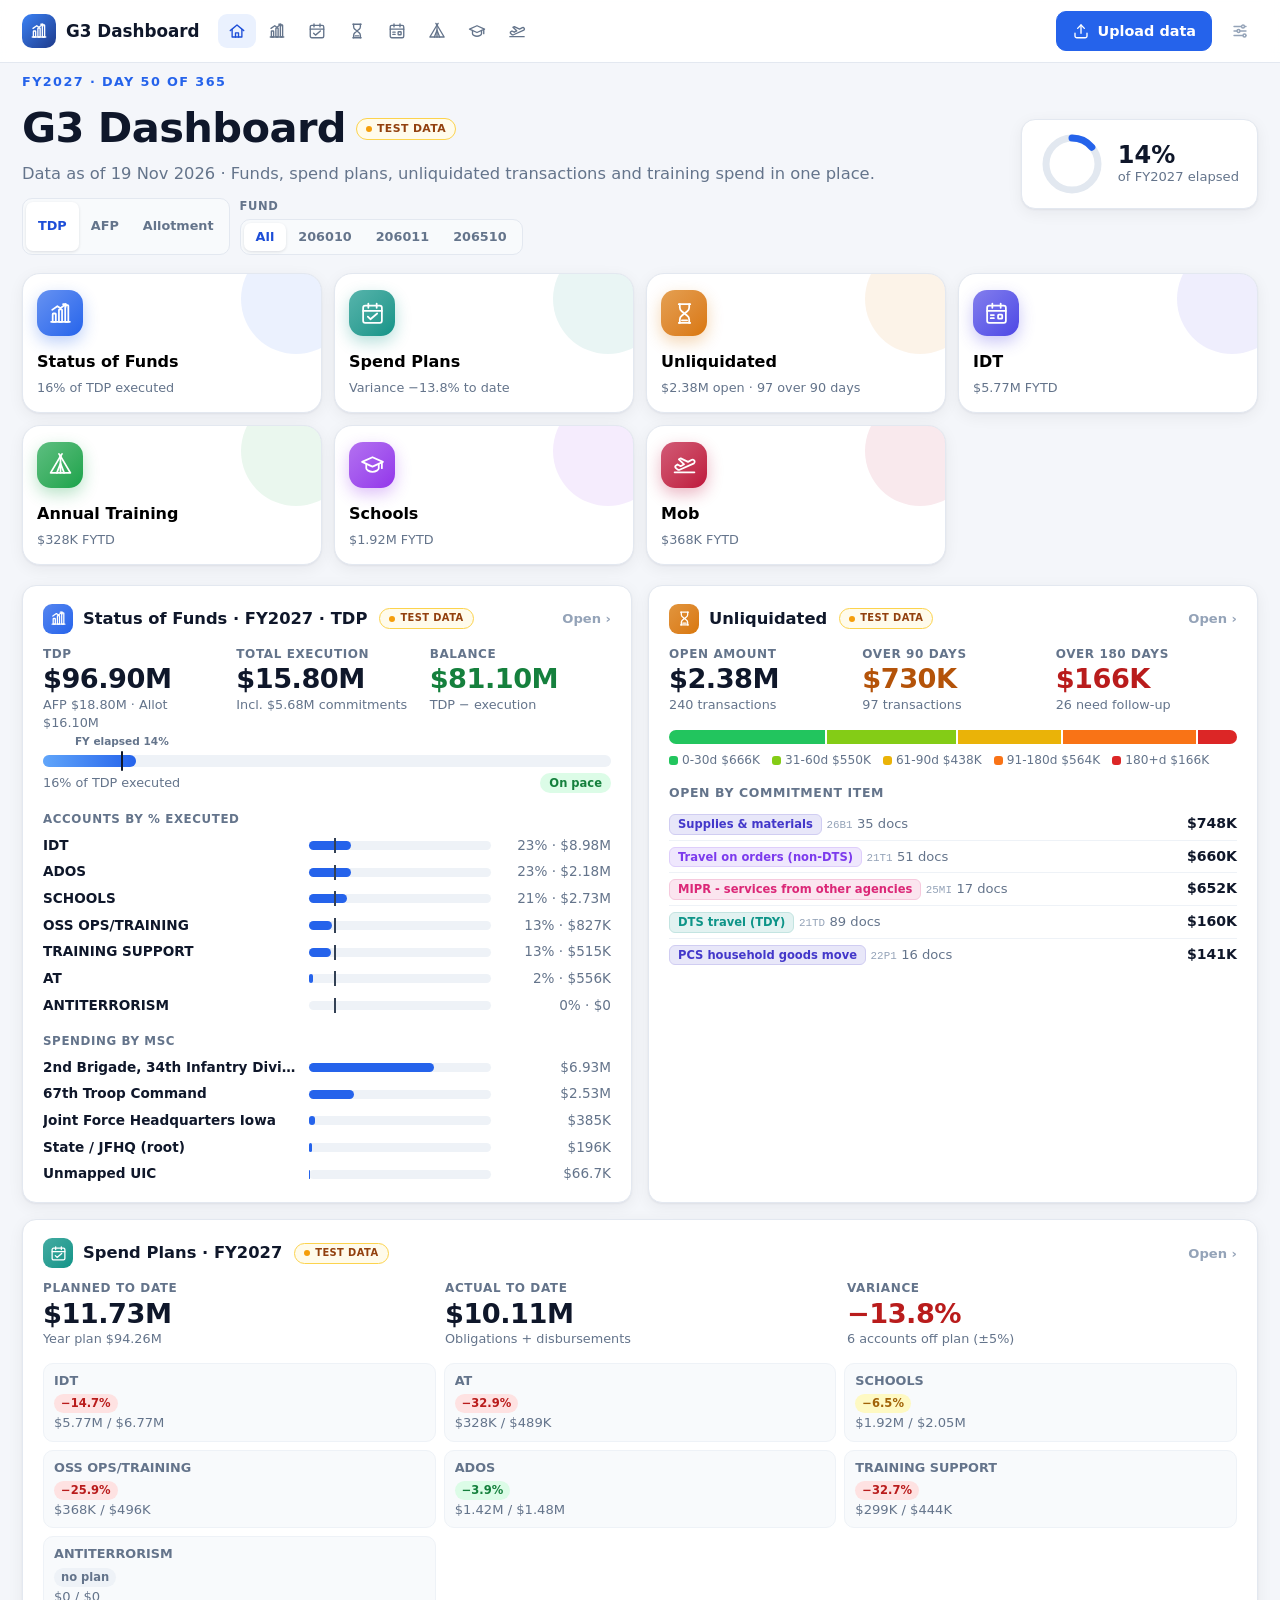
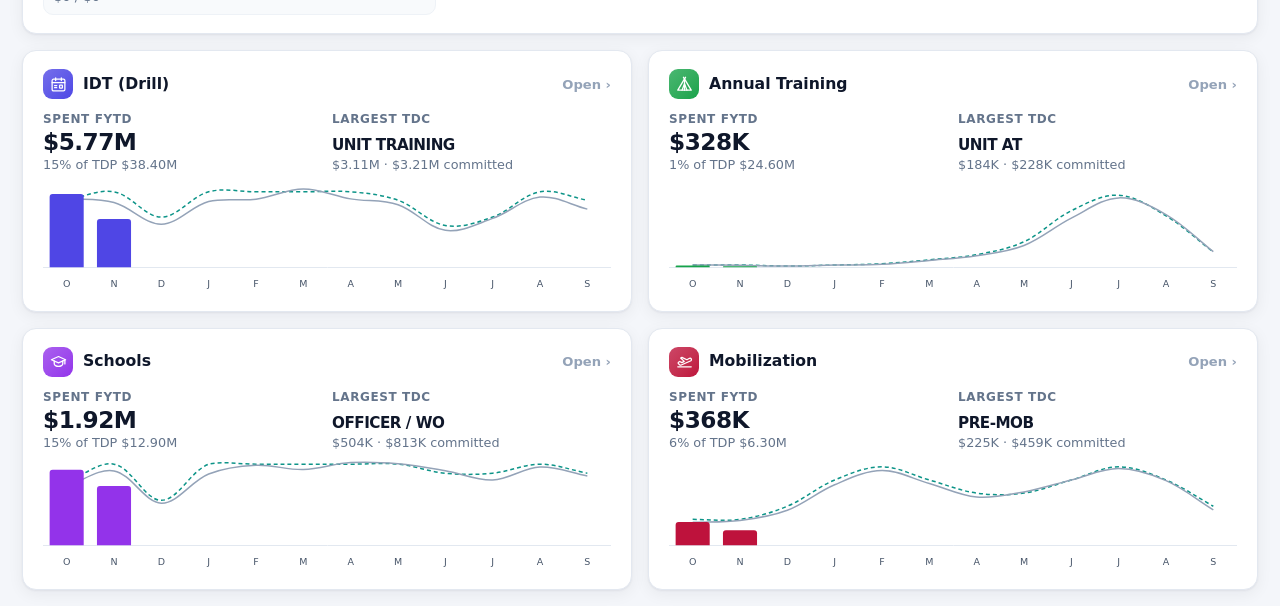
==== commit e57905a1: "Publish the latest G3 Dashboard (Nov 25, 2026, 12:27 PM CT) index.html is the live dashboard; g3-das" ====
--- a/index.html
+++ b/index.html
@@ -444,17 +444,62 @@
 #page-sof table.acct th,#page-sof table.acct td{padding-left:8px;padding-right:8px}
 #page-sof table.acct td:first-child{white-space:normal;min-width:150px}
 
-/* Spending by Unit (Status of Funds) */
-table.unit td.un{white-space:normal;min-width:220px}
-table.unit .caret{border:0;background:none;cursor:pointer;color:var(--muted);width:20px;padding:0;font-size:.9rem;margin-right:2px}
-table.unit tr.l2 td.un{padding-left:28px}
-table.unit tr.l3 td.un{padding-left:52px}
+/* Spending by Unit (Status of Funds) — color-coded MSC > Unit > Company > DPC tree */
+table.unit td.un{white-space:normal;min-width:280px;position:relative}
+table.unit .caret{border:0;background:#eef2ff;cursor:pointer;color:#1e3a5f;width:28px;height:28px;min-width:28px;padding:0;font-size:1.05rem;line-height:28px;margin-right:8px;border-radius:8px;display:inline-flex;align-items:center;justify-content:center;vertical-align:middle}
+table.unit .caret:hover,table.unit .caret:focus{background:#dbeafe;outline:2px solid #93c5fd;outline-offset:1px}
+table.unit span.caret{background:none;width:28px;min-width:28px;visibility:hidden}
+table.unit tr.l2 td.un{padding-left:32px}
+table.unit tr.l3 td.un{padding-left:56px}
+table.unit tr.l4 td.un{padding-left:80px}
+table.unit tr.l5 td.un{padding-left:104px}
 table.unit .uname{font-weight:650}
 table.unit .uic{font-size:.72rem;color:var(--soft);font-family:ui-monospace,Menlo,monospace;margin-left:6px;white-space:nowrap}
-table.unit tr.unmap .uname{color:var(--muted);font-style:italic}
+table.unit tr.unmap .uname,table.unit tr.lhq .uname{color:var(--muted);font-style:italic}
+table.unit tbody tr.urow{border-left:4px solid transparent}
+table.unit tbody tr.urow:hover{background:#f8fafc}
+table.unit tbody tr.urow:nth-child(even){background:#fafbfc}
+table.unit tbody tr.urow:nth-child(even):hover{background:#f1f5f9}
+table.unit tr.lmsc{background:#eef4fb;border-left-color:#1d4ed8}
+table.unit tr.lmsc .uname{font-weight:800;color:#1e3a5f;font-size:1.02rem}
+table.unit tr.lmsc:nth-child(even){background:#e8f0fa}
+table.unit tr.lbn{border-left-color:#0d9488}
+table.unit tr.lco{border-left-color:#7c3aed}
+table.unit tr.ldpc{border-left-color:#c9a227;color:#3f3f1f}
+table.unit tr.ldpc .uname{font-weight:550}
+table.unit tr.lst,table.unit tr.state{border-left-color:#64748b;background:#f8fafc}
+table.unit tr.lhq{border-left-color:#94a3b8}
+table.unit tr.open td.un .caret{background:#dbeafe;color:#1d4ed8}
+table.unit .lvlb{display:inline-block;font-size:.62rem;font-weight:800;letter-spacing:.06em;text-transform:uppercase;border-radius:999px;padding:2px 7px;margin-right:8px;vertical-align:middle;line-height:1.3}
+table.unit tr.lmsc .lvlb{background:#1d4ed8;color:#fff}
+table.unit tr.lbn .lvlb{background:#0d9488;color:#fff}
+table.unit tr.lco .lvlb{background:#7c3aed;color:#fff}
+table.unit tr.ldpc .lvlb{background:#c9a227;color:#1f1b08}
+table.unit tr.lst .lvlb,table.unit tr.state .lvlb{background:#64748b;color:#fff}
+table.unit tr.lhq .lvlb{background:#e2e8f0;color:#475569}
+table.unit tr.lunmap .lvlb,table.unit tr.unmap .lvlb{background:#e2e8f0;color:#64748b}
+table.unit .lvg{display:none}
+table.unit td.num .xbar{display:inline-block;width:52px;height:8px;background:#e2e8f0;border-radius:99px;margin-right:6px;vertical-align:middle;overflow:hidden}
+table.unit td.num .xbar i{display:block;height:100%;border-radius:99px;background:currentColor}
+table.unit tr.lmsc td.num .xbar i{background:#1d4ed8}
+table.unit tr.lbn td.num .xbar i{background:#0d9488}
+table.unit tr.lco td.num .xbar i{background:#7c3aed}
+table.unit tr.ldpc td.num .xbar i{background:#c9a227}
+table.unit tr.lst td.num .xbar i,table.unit tr.state td.num .xbar i{background:#64748b}
 .hacc.hunit{margin-top:14px}
 .hacc.hunit .fi{background:#2563eb}
-#unitPanel .tablehead{gap:10px}
+#unitPanel .tablehead,#uicDpcPanel .tablehead{gap:10px;flex-wrap:wrap}
+#unitPanel .unitacts{display:flex;gap:8px;margin-left:auto;align-items:center}
+#uicDpcPanel label.ufl{margin:0;min-width:200px;flex:1}
+/* Color-coded unit / DPC filter selects */
+.filters label.ufl{border-radius:10px;padding:6px 8px 8px;background:#f8fafc;border:1px solid var(--line);border-top:3px solid var(--ufl,#94a3b8)}
+.filters label.ufl.u-msc{--ufl:#1d4ed8;background:#eef4fb}
+.filters label.ufl.u-bn{--ufl:#0d9488;background:#f0fdfa}
+.filters label.ufl.u-co{--ufl:#7c3aed;background:#f5f3ff}
+.filters label.ufl.u-dpc{--ufl:#c9a227;background:#fffbeb}
+.filters label.ufl.u-search{--ufl:#2563eb;background:#fff}
+.filters label.ufl select,.filters label.ufl input{background:#fff;padding:9px 11px;border-radius:8px;min-height:38px}
+.filters label.ufl select:focus,.filters label.ufl input:focus{outline:2px solid color-mix(in srgb, var(--ufl) 35%, #fff);border-color:var(--ufl)}
 
 </style>
 </head>
@@ -753,9 +798,10 @@
     // Units + Hierarchy Level (fictional Iowa-style ARNG tree). MSC is highest, then Battalion/Unit, then subordinate UIC.
     // MSC / Battalion columns store UICs (the loader resolves them to names). A couple of export rows use a suffixed UIC or an unknown UIC.
     var UNITS = [
-      { uic: "W8ALAA", name: "Joint Force Headquarters Iowa", msc: "W8ALAA", bn: "", level: "MSC", parent: "", city: "Des Moines", w: 0 },
-      { uic: "W8AMAA", name: "2nd Brigade, 34th Infantry Division", msc: "W8AMAA", bn: "", level: "MSC", parent: "", city: "Boone", w: 0 },
-      { uic: "W8ANAA", name: "67th Troop Command", msc: "W8ANAA", bn: "", level: "MSC", parent: "", city: "Iowa City", w: 0 },
+      { uic: "W8AAAA", name: "Iowa National Guard (State)", msc: "W8AAAA", bn: "", level: "State Level Root", parent: "", city: "Johnston", w: .02 },
+      { uic: "W8ALAA", name: "Joint Force Headquarters Iowa", msc: "W8ALAA", bn: "", level: "MSC", parent: "W8AAAA", city: "Des Moines", w: 0 },
+      { uic: "W8AMAA", name: "2nd Brigade, 34th Infantry Division", msc: "W8AMAA", bn: "", level: "MSC", parent: "W8AAAA", city: "Boone", w: 0 },
+      { uic: "W8ANAA", name: "67th Troop Command", msc: "W8ANAA", bn: "", level: "MSC", parent: "W8AAAA", city: "Iowa City", w: 0 },
       { uic: "W8AL0A", name: "JFHQ-IA Command Group", msc: "W8ALAA", bn: "W8ALAA", level: "UIC", parent: "W8ALAA", city: "Des Moines", w: .06 },
       { uic: "W8AQAA", name: "1-133 Infantry", msc: "W8AMAA", bn: "W8AQAA", level: "Battalion / Unit", parent: "W8AMAA", city: "Iowa Falls", w: .04 },
       { uic: "W8ARAA", name: "1-194 Field Artillery", msc: "W8AMAA", bn: "W8ARAA", level: "Battalion / Unit", parent: "W8AMAA", city: "Fort Dodge", w: .03 },
@@ -778,6 +824,7 @@
     var ru = rng(20261120);   // separate seed so assigning UICs does not change the existing dollar amounts
     function pickUic(i) {
       if (i % 31 === 7) return "W9UNKN";                 // unknown UIC -> Unmapped UIC
+      if (i % 31 === 11) return "W8AAAA";                // state-level root UIC (mapped, not Unmapped)
       var u = pick(ru, spendUnits, spendUnits.map(function (x) { return x.w; }));
       if (i % 17 === 3) return u.uic + "01";             // suffixed / derivative chars -> 6-char base
       return u.uic;
@@ -786,8 +833,8 @@
     // ---------- master key (Funding, Accounts, DPC, Spend Plan, Commitment Item, Units, Hierarchy Level) ----------
     var ciTab = [["Commitment Item", "Description"], ["21TD", "DTS travel (TDY)"], ["21T1", "Travel on orders (non-DTS)"], ["21T2", "Travel - lodging & per diem"], ["22P1", "PCS household goods move"], ["2511", "Contracted services"], ["25MI", "MIPR - services from other agencies"], ["26B1", "Supplies & materials"], ["26GP", "GPC card purchases"], ["1121", "Military pay - IDT/AT"]];   // 25G1 left out on purpose: shows as unmapped
     var fundTab = [["Account", "TDP", "AFP", "Allotment", "SAG", "MDEP"]], acctTab = [["Functional Area", "Account"]], dpcTab = [["DPC", "Description", "Account", "TDC"]], spTab = [["Prioritization", "Account"]];
-    var unitTab = [["UIC", "Unit Name", "MSC", "Battalion / Unit", "City", "State"]];
-    UNITS.forEach(function (u) { unitTab.push([u.uic, u.name, u.msc, u.bn, u.city, "IA"]); });
+    var unitTab = [["UIC", "Unit Name", "MSC", "Battalion / Unit", "Hierarchy Level", "Parent UIC", "City", "State"]];
+    UNITS.forEach(function (u) { unitTab.push([u.uic, u.name, u.msc, u.bn, u.level, u.parent, u.city, "IA"]); });
     var hierTab = [["UIC", "Hierarchy Level", "Parent UIC", "Order"]];
     hierTab.push(["", "MSC", "", 1], ["", "Battalion / Unit", "", 2], ["", "UIC", "", 3]);
     UNITS.forEach(function (u) { hierTab.push([u.uic, u.level, u.parent, u.level === "MSC" ? 1 : u.level === "Battalion / Unit" ? 2 : 3]); });
@@ -800,9 +847,20 @@
     // spend plan prioritizations: several per account (they add up)
     var PRIO = { "IDT": ["P1 IDT DRILL PAY", "P2 IDT TRAVEL", "P7 IDT RMA/ATA"], "AT": ["P3 AT UNIT", "P8 AT TRANSPORT"], "SCHOOLS": ["P4 NCOPDS SCHOOLS", "P5 ACCESSION SCHOOLS", "P9 MOS-T"], "OSS OPS/TRAINING": ["P6 PRE-MOB"], "ADOS": ["P10 ADOS"], "TRAINING SUPPORT": ["P11 RANGES", "P12 TADSS"] };
     Object.keys(PRIO).forEach(function (a) { PRIO[a].forEach(function (p) { spTab.push([p, a]); }); });
+    // 206510 funding account (no extra SOF rows, so the 637-row GFEBS count stays put)
+    fundTab.push(["ANTITERRORISM", 1.2e6, 400000, 320000, "135", "VATR"]);
+    acctTab.push(["100101B3PATR", "ANTITERRORISM"]);
+    dpcTab.push(["NGAT01", "Antiterrorism program", "ANTITERRORISM", "AT/FP"]);
+    spTab.push(["P13 ANTITERRORISM", "ANTITERRORISM"]);
 
     // ---------- Status of Funds export (Aviation layout; amounts negative as in GFEBS) ----------
-    var ex = [["contract_doc_no", "commitment_item_fipex", "functional_area_farea", "appropriation_type", "fiscal_year", "fiscal_month", "commitment_amt_cum", "disbursement_amt_cum", "UIC"]], docN = 4000, uicN = 0;
+    var ex = [["contract_doc_no", "commitment_item_fipex", "functional_area_farea", "appropriation_type", "fiscal_year", "fiscal_month", "commitment_amt_cum", "disbursement_amt_cum", "UIC", "fund_finds"]], docN = 4000, uicN = 0;
+    function sampleFund(acct, i) {
+      if (acct === "OSS OPS/TRAINING") return "206011D27";
+      if (acct === "ADOS") return "206511D27";   // present on SOF but not a filter option
+      if (i % 40 === 3) return "206510D27";
+      return "206010D27";
+    }
     var CI = ["21T1", "21T2", "2511", "25G1", "26B1", "1121"];
     ["2026", "2027"].forEach(function (fy) {
       var nm = fy === "2026" ? 12 : curFm;
@@ -812,12 +870,12 @@
           var amt = tdp * prof[fm - 1] * (fm === nm && fy === "2027" ? frac : 1) * bias * (.9 + r() * .2), n = 6 + Math.floor(r() * 5), parts = norm(Array.apply(null, Array(n)).map(function () { return .3 + r(); }));
           parts.forEach(function (p) {
             var v = amt * p, age = nm - fm, paid = fy === "2026" ? .93 + r() * .06 : age >= 1 ? .7 + r() * .2 : .35 + r() * .25;
-            ex.push(["W91" + fy.slice(2) + "N" + (docN++), pick(r, CI), pickFa(r, a).fa, "OMNG", Number(fy), fm, -r2(v), -r2(v * paid), pickUic(uicN++)]);
+            ex.push(["W91" + fy.slice(2) + "N" + (docN++), pick(r, CI), pickFa(r, a).fa, "OMNG", Number(fy), fm, -r2(v), -r2(v * paid), pickUic(uicN++), sampleFund(a.a, uicN)]);
           });
         }
       });
     });
-    ex.push(["", "ALLOBJ", "100101B3PIDT", "OMNG", 2027, 1, -1250000, 0, ""]);   // GFEBS rollup line: dropped like Aviation
+    ex.push(["", "ALLOBJ", "100101B3PIDT", "OMNG", 2027, 1, -1250000, 0, "", "206010D27"]);   // GFEBS rollup line: dropped like Aviation
 
     // ---------- commitments report ("checkbook drill down") ----------
     var cm = [["Business", "Fund Center", "Fund", "Fund Code", "Pay Group", "Functional Area", "Internal Order", "Cost Center", "WBS", "Funded Program", "Account", "SDN", "Journal Date", "Entry Type", "Amount"]];
@@ -836,6 +894,8 @@
     cm.push(["NGB", "NGIA135", "2027OMNG", "2065", "10010", "100101B3PIDT", "NG7U01", "W8AL10", "", "OMNG-135", "610000", "SDN27000001", "11/02/2026", "Disbursement", -45210.5]);   // ignored entry type
     cm.push(["NGB", "NGIA135", "2027OMNG", "2065", "10070", "100101B3PIDT", "NG7U01", "W8AL11", "", "OMNG-135", "610100", "SDN27000002", "11/03/2026", "Budget", -100000]);           // ignored entry type
     cm.push(["NGB", "NGIA135", "2027OMNG", "2065", "10080", "100101B3PIDT", "NGZZ99", "W8AL12", "", "OMNG-135", "610200", "SDN27000003", "11/05/2026", "Commitment", -8800]);         // DPC not in key -> listed as unmapped
+    cm.push(["NGB", "NGIA135", "2027OMNG", "2065", "10010", "100101B3PIDT", "NGDFHDOU", "W8AL10", "", "OMNG-135", "610000", "SDN27000999", "11/06/2026", "Commitment", -15000]);      // excluded erroneous DPC
+    cm.push(["NGB", "NGIA135", "2027OMNG", "2065", "10010", "100101B3PIDT", "NGDFHDOU", "W8AL10", "", "OMNG-135", "610000", "SDN27000998", "11/06/2026", "Obligation", -4200]);
 
     // ---------- FMZ3 unliquidated ----------
     var fz = [["Document type", "G/L Account", "Reference", "Amount Open (TC)", "Amount Total (TC)", "Posting Date", "Document Date", "Earmarked Funds", "Fund", "Functional Area", "Funds Center", "Cost Center", "Order", "Supplier", "Document Header Text", "Created by", "Amount Open (LC)", "Reference item", "Customer", "WBS element", "Currency", "Company Code", "Commitment item", "Text"]];
@@ -854,6 +914,59 @@
       fz.push([t[0] === "PR" || t[0] === "MIPR" ? "FMZ" : "ZT", "61" + Math.floor(r() * 9e5 + 1e5), t[0] === "DTS" ? "T" + Math.floor(r() * 9e6 + 1e6) : "R" + Math.floor(r() * 9e6 + 1e6), open, total, iso(dt), iso(new Date(dt.getTime() - Math.floor(r() * 9) * 864e5)), fmz, "2027OMNG", pickFa(r, a).fa, "NGIA" + a.sag, "W8AL" + Math.floor(10 + r() * 4), d.code, t[0] === "PR" || t[0] === "MIPR" ? pick(r, ["ACME TRAINING LLC", "HAWKEYE RANGE SVCS", "PRAIRIE BUS CO"]) : "", hdr, "USER" + Math.floor(r() * 90 + 10), open, "", "", "", "USD", "NG00", FCI[t[0]], ""]);
     }
 
+    // FMZ3 Earmarked Funds <-> SOF contract_doc_no (separate RNG so dollar amounts stay put)
+    (function stitchFmzDocs() {
+      var rj = rng(20261121);
+      var sof = ex.slice(1).filter(function (row) { return row[1] !== "ALLOBJ" && row[0]; });
+      var nBase = 220, bases = [];
+      for (var bi = 0; bi < nBase && bi < sof.length; bi++) bases.push(sof[bi][0]);
+      sof.forEach(function (row) {
+        var b = bases[Math.floor(rj() * nBase)];
+        row[0] = (rj() < 0.18) ? b + String(100 + Math.floor(rj() * 12)).slice(1) : b;
+      });
+      var unmatchedSet = {}, conflictBases = [];
+      bases.forEach(function (b) { if (rj() < 0.12) unmatchedSet[b] = 1; });
+      bases.forEach(function (b) { if (!unmatchedSet[b] && conflictBases.length < 8 && rj() < 0.05) conflictBases.push(b); });
+      var allCodes = dpcTab.slice(1).map(function (r) { return r[0]; });
+      var fzBody = fz.slice(1), ei = fz[0].indexOf("Earmarked Funds"), oi = fz[0].indexOf("Order");
+      var matchedBases = bases.filter(function (b) { return !unmatchedSet[b]; }), used = 0, seenConf = {};
+      fzBody.forEach(function (row, i) {
+        if (i < matchedBases.length) {
+          var b = matchedBases[i], style = rj();
+          row[ei] = style < 0.15 ? " " + b + " " : style < 0.3 ? "0" + b : b;
+          if (conflictBases.indexOf(b) >= 0 && !seenConf[b]) {
+            seenConf[b] = 1;
+          } else if (conflictBases.indexOf(b) >= 0 && seenConf[b] === 1) {
+            var cur = row[oi], alt = allCodes.filter(function (c) { return c !== cur; });
+            if (alt.length) row[oi] = alt[Math.floor(rj() * alt.length)];
+            seenConf[b] = 2;
+          }
+          used++;
+        }
+        // leftover FMZ rows keep their original random earmarked funds (unmatched on the FMZ side)
+      });
+      // Guarantee each conflict base appears on a second FMZ row with a different Order
+      conflictBases.forEach(function (b) {
+        if (seenConf[b] === 2) return;
+        var extra = fzBody.filter(function (row, i) { return i >= matchedBases.length; })[0];
+        if (!extra) return;
+        extra[ei] = b;
+        var cur = extra[oi], alt = allCodes.filter(function (c) { return c !== cur; });
+        if (alt.length) extra[oi] = alt[Math.floor(rj() * alt.length)];
+      });
+      // One SOF document joins only to the excluded DPC, so we can test "No order (excluded DPC)" without dropping dollars
+      var exclDoc = "W91EXCL0001";
+      if (sof.length && fzBody.length) {
+        sof[sof.length - 1][0] = exclDoc;
+        var clone = fzBody[0].slice();
+        clone[ei] = exclDoc;
+        clone[oi] = "NGDFHDOU";
+        var oiOpen = fz[0].indexOf("Amount Open (TC)");
+        if (oiOpen >= 0) clone[oiOpen] = 0;   // kept for lookup, left out of Unliquidated
+        fz.push(clone);
+      }
+    })();
+
     // ---------- spend plan (only Prioritization + Oct..Sep are read) ----------
     var sp = [["Prioritization", "Requirement", "POC", "Fund Type", "October", "November", "December", "January", "February", "March", "April", "May", "June", "July", "August", "September", "Total", "Remarks"]];
     ACC.forEach(function (a) {
@@ -877,10 +990,10 @@
   G3.makeMessyFiles = function () {
     var F = G3.makeTestFiles(), key = F[0], ex = F[1].sheets[0].aoa;
     var fmtAmt = function (v, i) { var a = Math.abs(v).toLocaleString("en-US", { minimumFractionDigits: 2, maximumFractionDigits: 2 }); if (v >= 0) return i % 3 ? a : "$" + a; return i % 3 === 0 ? "(" + "$" + a + ")" : i % 3 === 1 ? a + "-" : "$-" + a; };
-    var out = [["Status of Funds - Funds Execution Detail (GFEBS)"], [], ["Contract Doc No", "Commitment Item (FIPEX)", "Functional Area (FAREA)", "Appropriation Type", "Fiscal Year", "Fiscal Period", "Obligation Amt Cum", "Total Expenditure", "Disbursements", "Unit Identification Code"]];
+    var out = [["Status of Funds - Funds Execution Detail (GFEBS)"], [], ["Contract Doc No", "Commitment Item (FIPEX)", "Functional Area (FAREA)", "Appropriation Type", "Fiscal Year", "Fiscal Period", "Obligation Amt Cum", "Total Expenditure", "Disbursements", "Unit Identification Code", "Fund (FINDS)"]];
     ex.slice(1).forEach(function (r, i) {
       if (i % 50 === 25) out.push([]);
-      out.push([r[0], r[1], " " + String(r[2]).toLowerCase() + "  ", r[3], "FY" + String(r[4]).slice(2), "P" + ("0" + r[5]).slice(-2), fmtAmt(r[6] - r[7], i), fmtAmt(r[6], i), fmtAmt(r[7], i + 1), r[8] ? String(r[8]).toLowerCase() : ""]);
+      out.push([r[0], r[1], " " + String(r[2]).toLowerCase() + "  ", r[3], "FY" + String(r[4]).slice(2), "P" + ("0" + r[5]).slice(-2), fmtAmt(r[6] - r[7], i), fmtAmt(r[6], i), fmtAmt(r[7], i + 1), r[8] ? String(r[8]).toLowerCase() : "", r[9] || ""]);
     });
     var mk = key.sheets.map(function (sh) {
       var a = sh.aoa.map(function (r) { return r.slice(); });
@@ -908,7 +1021,7 @@
       set("fiscal_year_gjahr", 2019); set("fiscal_year_of_funds", 2025); set("fiscal_year_spend_occurred", 2024); set("fiscal_year_of_issue", 2023); set("ending_fund_year", 2028);
       set("obligation_amt_cum", r[6] * 7); set("expenditure_amt_cum", r[6] * 3); set("amount_in_fm_area_currency_fkbtr", 12345.67); set("allotment_amt_cum", -999999); set("afp_amt_cum", -888888);
       set("functional_area_description", "PAY AND ALLOWANCES " + String(r[2]).slice(-4)); set("commitment_item_described", "Described " + r[1]); set("commitment_item_category_potyp", 3);
-      set("funds_center_fistl", "W7NZAA"); set("fund_fonds", "2060" + r[4]); set("fund_type", "NGPA"); set("order_|_aufnr", "000" + (100000 + n)); set("description_|_post1", "Line " + n);
+      set("funds_center_fistl", "W7NZAA"); set("fund_fonds", r[9] || ("206010D27")); set("fund_type", "NGPA"); set("order_|_aufnr", "000" + (100000 + n)); set("description_|_post1", "Line " + n);
       set("sag", "131"); set("mdep", "VTRN"); set("budget_activity", "01"); set("fund_center_description", "G3 TRAINING"); set("source_system", "GFEBS"); set("fiscal_date", "2026-1" + (n % 2) + "-15");
       set("posting_date_in_the_document_budat", "2019-03-0" + (1 + n % 9)); set("deletion_indicator_loekz", "");
       out.push(row);
@@ -932,7 +1045,7 @@
     var F = G3.makeTestFiles(), key = F[0], ex = F[1].sheets[0].aoa.map(function (r) { return r.slice(); }), cm = F[2].sheets[0].aoa.map(function (r) { return r.slice(); });
     key = { name: "G3 Master Key (2060).xlsx", sheets: key.sheets.map(function (sh) { var a = sh.aoa.map(function (r) { return r.slice(); }); if (sh.name === "Accounts") a.push(["100101B1PR", "IDT"], [" 100701B1PRAT\u00a0\u200b", "AT"]); return { name: sh.name, aoa: a }; }) };
     var add = [["100101B1PRID", 1, -412000.5, -390000.25], ["100101B1PRID", 2, -380500, -301000], ["100101B1PRDR", 1, -150000, -150000], ["100701B1PRAT", 2, -98000, -45000], ["100991B1PRZZ", 2, -25000, -20000]];
-    add.forEach(function (x, i) { ex.push(["MILPAY" + (100 + i), "11B1", x[0], "2060", 2027, x[1], x[2], x[3], "W8AQ0B"]); });
+    add.forEach(function (x, i) { ex.push(["MILPAY" + (100 + i), "11B1", x[0], "2060", 2027, x[1], x[2], x[3], "W8AQ0B", "206010D27"]); });
     var h = cm[0], col = function (n) { return h.indexOf(n); };
     [["100101B1PRID", -264000], ["100101B1PRID", -118250], ["100701B1PRAT", -51000], ["100991B1PRZZ", -9000]].forEach(function (x, i) {
       var r = h.map(function () { return null; }); r[col("Business")] = "NGB"; r[col("Fund")] = "2060"; r[col("Functional Area")] = x[0]; r[col("Internal Order")] = "";
@@ -967,6 +1080,19 @@
   // Which accounts feed the program tabs. An account belongs to a tab when its name equals one of these
   // (case/spacing ignored) or contains it as a whole word. Checked in this order; first match wins.
   G3.PROGRAM_ACCOUNTS = { mob: ["OSS OPS/TRAINING", "MOB", "MOBILIZATION"], idt: ["IDT"], at: ["AT", "ANNUAL TRAINING"], sch: ["SCHOOLS", "SCHOOL"] };
+  // Erroneous Internal Orders / Orders to drop from commitments, DPC spending, the FMZ3 Order join and Unliquidated DPC labels.
+  // SOF dollars on these Orders are kept (execution totals do not change) and shown as "No order (excluded DPC)".
+  G3.EXCLUDED_DPCS = ["NGDFHDOU"];
+  // Pay group filter is kept in the code but turned off. The live filter is SOF fund (206010 / 206011 / 206510).
+  G3.USE_PAYGROUPS = false;
+  // Display / filter codes, with the trailing D27 (or other non-numeric suffix) stripped. 206511 is intentionally omitted.
+  G3.FUNDS = ["206010", "206011", "206510"];
+  // TDP / AFP / Allotment for a fund = the sum of these accounts (names matched case-insensitively / normalized).
+  G3.FUND_ACCOUNTS = {
+    "206010": ["AT", "IDT", "AFTP", "EBDL", "IET", "SCHOOLS", "IDT SUPPORT", "TRAINING SUPPORT", "LANGUAGE", "CYBER", "FOUNDRY", "SRP SUPPORT", "NET", "NTC", "TRAUMA TRAINING"],
+    "206011": ["OSS SCHOOLS", "OSS OPS/TRAINING"],
+    "206510": ["ANTITERRORISM", "SECURITY", "TRAUMA TRAINING 2065"]
+  };
   // ==================
 
   // ---------- helpers (Aviation funding.js) ----------
@@ -1059,6 +1185,7 @@
   var EXPORT_COLS = [   // Aviation Status of Funds export, unchanged (+ optional Pay Group / Internal Order if the export carries them)
     ["doc", "Document Number", ["contractdocno"]], ["ci", "Commitment Item", ["commitmentitem", "commitmentitemfipex"]],
     ["fa", "Functional Area", ["functionalareafarea", "functionalarea"]], ["appn", "Appropriation", ["appropriationtype", "appropriation"]],
+    ["fund", "Fund", ["fund", "fundfincode", "fundfinds", "fundfonds", "fundcode"]],
     ["fy", "Fiscal Year", ["fiscalyear"]], ["fm", "Fiscal Month", ["fiscalmonth", "fiscalmonthno", "fiscalmonthnumber", "fiscalmo"]],
     ["fm2", "Fiscal Period", ["fiscalperiod", "fiscalper", "periodperio", "postingperiod", "period"]], ["pdate", "Posting Date", ["postingdateinthedocumentbudat", "postingdate"]],
     ["com", "Total Expenditure", ["commitmentamtcum", "commitments"]], ["disb", "Disbursement", ["disbursementamtcum"]],
@@ -1097,6 +1224,10 @@
   G3.KIND_LABEL = { fundkey: "Funding key", acctkey: "Account key", dpckey: "DPC key", spkey: "Spend plan key", cikey: "Commitment item key", unitkey: "Units key", hierkey: "Hierarchy level key", export: "Status of Funds export", commit: "Commitments report", fmz3: "FMZ3 unliquidated", plan: "Spend plan" };
   G3.KIND_ORDER = ["fundkey", "acctkey", "dpckey", "spkey", "cikey", "unitkey", "hierkey", "export", "commit", "fmz3", "plan"];
   G3.UNIT_LEVELS = ["MSC", "Battalion / Unit", "UIC"];
+  G3.NONE_DPC = "__none__";
+  G3.NONE_DPC_NAME = "No order (no FMZ3 match)";
+  G3.EXCL_DPC = "__excl__";
+  G3.EXCL_DPC_NAME = "No order (excluded DPC)";
 
   // ---------- which kind of sheet is this? (header row, not file name) ----------
   function classify(src) {
@@ -1151,14 +1282,16 @@
       if (isNaN(com)) com = null; if (isNaN(disb)) disb = null;
       if (FLIP_EXPORT_SIGN) { if (com) com = -com; if (disb) disb = -disb; }
       var obl = Math.round(((com || 0) - (disb || 0)) * 100) / 100;          // Obligation = Total Expenditure - Disbursement
-      return { doc: idText(raw.doc), ci: idText(raw.ci), fa: idText(raw.fa), appn: idText(raw.appn), fy: fyText(raw.fy), fm: fm, te: com || 0, oblig: obl, disb: disb || 0, pg: idText(raw.pg) || G3.pgFromFa(raw.fa), dpc: idText(raw.dpc), uic: idText(raw.uic) };
+      return { doc: idText(raw.doc), ci: idText(raw.ci), fa: idText(raw.fa), appn: idText(raw.appn), fundRaw: idText(raw.fund), fund: G3.fundFromRaw(raw.fund), fy: fyText(raw.fy), fm: fm, te: com || 0, oblig: obl, disb: disb || 0, pg: idText(raw.pg) || G3.pgFromFa(raw.fa), dpc: idText(raw.dpc), uic: idText(raw.uic) };
     }, rep);
     if (FLIP_EXPORT_SIGN) rep.notes.push("Signs flipped; Obligation = Total Expenditure \u2212 Disbursement (Aviation rule)");
-    var used = ["doc", "ci", "fa", "appn", "fy", "fm", "com", "disb", "uic"].filter(function (k) { return map[k] != null; }).map(function (k) { return '"' + txt(decodeX(src.get(hm.hi, map[k]))) + '"'; });
-    rep.hasUic = map.uic != null;
+    var used = ["doc", "ci", "fa", "appn", "fund", "fy", "fm", "com", "disb", "uic"].filter(function (k) { return map[k] != null; }).map(function (k) { return '"' + txt(decodeX(src.get(hm.hi, map[k]))) + '"'; });
+    rep.hasUic = map.uic != null; rep.hasFund = map.fund != null;
     rep.notes.push("Columns read (Aviation/G1 rule): " + used.join(", ") + "; " + hm.extra.length + " other columns ignored (obligation_amt_cum is not read)");
     if (rep.hasUic) rep.notes.push("UIC read from " + ('"' + txt(decodeX(src.get(hm.hi, map.uic))) + '"') + " for Spending by Unit");
     else rep.notes.push("No UIC column; Spending by Unit will be empty until the export includes one (unit_identification_code_|_uic)");
+    if (rep.hasFund) rep.notes.push("Fund read from " + ('"' + txt(decodeX(src.get(hm.hi, map.fund))) + '"') + " (trailing D27 / non-numeric suffix stripped; filter uses 206010, 206011, 206510)");
+    else rep.notes.push("No Fund column (fund_fonds / fund_finds / fund_fincode); SOF spending cannot be filtered by fund until the export includes one");
     if (rep.fmFrom2) rep.notes.push(rep.fmFrom2 + " lines had no readable fiscal_month; month taken from the fiscal period column");
     if (rep.fmFromDate) rep.notes.push(rep.fmFromDate + " lines had no readable fiscal month; month taken from the posting date");
     return { rows: rows, report: rep };
@@ -1170,6 +1303,7 @@
     var rows = rowsOf(src, hm, function (raw) {
       var et = txt(raw.et), type = /commit/i.test(et) ? "commit" : /oblig/i.test(et) ? "oblig" : null;
       if (!type) { skip(rep, "other entry types ignored" + (et ? "" : " (blank)")); return null; }
+      if (G3.excludedDpc(raw.io)) { skip(rep, "excluded DPC (" + (G3.EXCLUDED_DPCS || []).join(", ") + ")"); return null; }
       var a = parseAmt(raw.amt); if (a == null || isNaN(a)) { skip(rep, "blank or unreadable amount"); return null; }
       if (a > 0) rep.positive++;
       if (type === "commit") rep.nCommit++; else rep.nOblig++;
@@ -1184,7 +1318,7 @@
       if (rr.length) rep.notes.push((t === "commit" ? "Commitment" : "Obligation") + " amounts came in " + (flip ? "negative and were flipped to positive" : "positive and were kept"));
     });
     rep.notes.push(rep.nCommit + " commitment rows (count toward execution in TDP view)");
-    rep.notes.push(rep.nOblig + " obligation rows loaded for spending-by-DPC tracking only (not added to totals; Status of Funds already counts obligations)");
+    rep.notes.push(rep.nOblig + " obligation rows loaded for spending-by-DPC tracking only (not added to totals; used when no FMZ3 Order join is available, because the Status of Funds export already counts obligations)");
     rep.notes.push(map.pg != null ? "Pay Group column used" + (rep.pgFromFa ? "; " + rep.pgFromFa + " blank pay groups filled from Functional Area" : "") : "No Pay Group column: pay group taken from the first 5 digits of Functional Area");
     rep.notes.push("Journal Date ignored (commitments are upcoming, with no working date)");
     if (rep.hasUic) rep.notes.push("UIC column used; commitment rows with a UIC appear in Spending by Unit");
@@ -1196,14 +1330,19 @@
     if (map.open == null) { rep.fatal = "No Amount Open (TC) column was found."; return { rows: [], report: rep }; }
     var rows = rowsOf(src, hm, function (raw) {
       var open = parseAmt(raw.open), total = parseAmt(raw.total);
-      if (open == null || isNaN(open) || Math.abs(open) < 0.005) { skip(rep, "zero-open rows excluded"); return null; }
-      var trav = G3.traveler(raw.hdr);
+      if (open == null || isNaN(open)) { skip(rep, "no Amount Open"); return null; }
+      if (Math.abs(open) < 0.005) skip(rep, "zero-open rows excluded");
+      var trav = G3.traveler(raw.hdr), ord = idText(raw.order), drop = G3.excludedDpc(ord);
+      if (drop) skip(rep, "excluded DPC Order (" + (G3.EXCLUDED_DPCS || []).join(", ") + ") cleared");
       return { fmz: idText(raw.fmz), dt: txt(raw.dt), gl: idText(raw.gl), ref: idText(raw.ref), open: Math.abs(open), total: total == null || isNaN(total) ? Math.abs(open) : Math.abs(total),
-        post: dateIso(raw.post), docdate: dateIso(raw.docdate), fund: idText(raw.fund), fa: idText(raw.fa), fc: idText(raw.fc), cc: idText(raw.cc), order: idText(raw.order),
+        post: dateIso(raw.post), docdate: dateIso(raw.docdate), fund: idText(raw.fund), fa: idText(raw.fa), fc: idText(raw.fc), cc: idText(raw.cc), order: drop ? "" : ord, orderRaw: ord, orderExcluded: drop,
         supplier: txt(raw.supplier), hdr: txt(raw.hdr), by: txt(raw.by), wbs: idText(raw.wbs), ci: txt(raw.ci), text: txt(raw.text), traveler: trav };
     }, rep);
     var nt = rows.filter(function (r) { return r.traveler; }).length; if (nt) rep.notes.push(nt + " DTS traveler names cleaned from Document Header Text");
+    var z = (rep.skipped && rep.skipped["zero-open rows excluded"]) || 0;
+    if (z) rep.notes.push(z + " zero-open rows kept for SOF Order lookup, excluded from Unliquidated");
     rep.notes.push("Days open = as-of date \u2212 Posting Date; pay group = first 5 digits of Functional Area");
+    rep.notes.push("Earmarked Funds is joined to the funds export contract_doc_no to put Order (DPC) on SOF spending");
     return { rows: rows, report: rep };
   };
   P.fundkey = function (src) {
@@ -1328,8 +1467,35 @@
     return null;
   };
   // Pay group = first 5 characters of the Functional Area when all 5 are digits (100101B3PRAT -> 10010).
-  // Anything else (e.g. 131G48ASDF) is another appropriation: no pay group ("").
+  // Anything else (e.g. 131G48ASDF) is another appropriation: no pay group (""). Kept for when G3.USE_PAYGROUPS is turned back on.
   G3.pgFromFa = function (fa) { var m = String(fa == null ? "" : fa).trim().match(/^(\d{5})/); return m ? m[1] : ""; };
+  // SOF fund: 206010D27 / 206011D27 / 206510D27 -> 206010 / 206011 / 206510 (strip trailing D27 or other non-numeric suffix).
+  G3.normFund = function (v) {
+    var s = String(v == null ? "" : v).toUpperCase().replace(/[\u00a0\s]/g, "").replace(/[^0-9A-Z]/g, "");
+    if (!s) return "";
+    s = s.replace(/[A-Z]+\d*$/, "").replace(/[A-Z]+$/, "");
+    return s;
+  };
+  G3.isSofFund = function (f) { return /^206\d{3}$/.test(f || ""); };
+  G3.fundFromRaw = function (v) { var f = G3.normFund(v); return G3.isSofFund(f) ? f : ""; };
+  G3.fundFromAcct = function (ac) {
+    var k = an(ac); if (!k) return "";
+    if (!G3._fundByAcct) {
+      var m = {};
+      Object.keys(G3.FUND_ACCOUNTS || {}).forEach(function (fund) {
+        (G3.FUND_ACCOUNTS[fund] || []).forEach(function (name) { var nk = an(name); if (nk) m[nk] = fund; });
+      });
+      G3._fundByAcct = m;
+    }
+    return G3._fundByAcct[k] || "";
+  };
+  G3.rowFund = function (raw, account) { return G3.fundFromRaw(raw) || G3.fundFromAcct(account) || ""; };
+  G3.excludedDpc = function (code) {
+    var k = kn(code); if (!k) return false;
+    var list = G3.EXCLUDED_DPCS || [];
+    for (var i = 0; i < list.length; i++) if (kn(list[i]) === k) return true;
+    return false;
+  };
   G3.derive = function () {
     G3.dataVer = (G3.dataVer || 0) + 1;
     var d = G3.data, S = d.sets, cur = G3.fyOf(G3.asOf()), curFm = (G3.asOf().getMonth() + 3) % 12 + 1;
@@ -1368,12 +1534,17 @@
     function ciSeen(c) { if (hasCi && c && !d.ciMap[kn(c)]) unm.ci[c] = (unm.ci[c] || 0) + 1; }
 
     // ---------- Units + Hierarchy Level (MSC > Battalion/Unit > subordinate UIC) ----------
+    function isStateLevel(s) {
+      var x = an(s);
+      return /^(STATE|STATEROOT|STATELEVEL|STATELEVELROOT|STATELVL|TAG|STARC|ROOT)$/.test(x) || /^(STATE)(LEVEL|ROOT|LVL|\s)/.test(x) || /STATELEVELROOT|STATE\s*LEVEL\s*ROOT/.test(x);
+    }
     function lvlCanon(s) {
       var x = an(s);
       if (!x) return "";
+      if (isStateLevel(s)) return "State";
       if (/^MSC|MAJORSUBORDINATE/.test(x) || x === "MAJOR SUBORDINATE COMMAND") return "MSC";
       if (/BATTALION|\bBN\b|^UNIT$|BATTALIONUNIT|BATTALION\/UNIT/.test(x) || x === "BATTALION / UNIT") return "Battalion / Unit";
-      if (/^(UIC|SUBORDINATE|SUBORDINATEUIC|UNITIDENTIFICATION)/.test(x)) return "UIC";
+      if (/^(UIC|SUBORDINATE|SUBORDINATEUIC|COMPANY|BATTERY|TROOP|DETACHMENT|UNITIDENTIFICATION)/.test(x) || /SUBORDINATE\s*UIC/.test(x)) return "UIC";
       return txt(s);
     }
     var defLevels = G3.UNIT_LEVELS.slice(), levelOrder = [], levelSeen = {};
@@ -1428,10 +1599,34 @@
         else u.parent = (u.bn && u.bn !== u.uic ? u.bn : "") || (u.msc && u.msc !== u.uic ? u.msc : "");
       }
     });
-    // Attach orphans to their MSC so everything falls under an MSC when we can
+    // State-level root rows (Hierarchy Level = State / State Level Root / TAG / STARC, etc.)
+    // stay in the UIC lookup so SOF spending on those UICs is not unmapped, but they are
+    // not used as parents of MSCs and they are not MSC-tree roots.
     units.forEach(function (u) {
-      if (u.level !== "MSC" && u.parent && !unitBy[uk(u.parent)] && u.msc && unitBy[u.msc]) u.parent = u.msc;
+      if (u.level === "State") { u.stateRoot = true; u.parent = ""; return; }
+      var pU = u.parent ? unitBy[uk(u.parent)] : null;
+      if (pU && pU.level === "State") u.parent = "";
+      if (u.msc && unitBy[u.msc] && unitBy[u.msc].level === "State") {
+        u.stateUic = u.msc;
+        if (u.level === "MSC") u.msc = u.uic;
+        else u.msc = "";
+      }
     });
+    units.forEach(function (u) {
+      if (u.stateRoot) return;
+      if (!u.parent) {
+        if (u.level === "MSC") u.parent = "";
+        else if (u.level === "Battalion / Unit") u.parent = (u.msc && unitBy[u.msc] && unitBy[u.msc].level === "MSC" && u.msc !== u.uic) ? u.msc : "";
+        else u.parent = (u.bn && u.bn !== u.uic && unitBy[u.bn] ? u.bn : "") || (u.msc && unitBy[u.msc] && unitBy[u.msc].level === "MSC" && u.msc !== u.uic ? u.msc : "");
+      }
+      if (u.level !== "MSC" && u.parent && !unitBy[uk(u.parent)] && u.msc && unitBy[u.msc] && unitBy[u.msc].level === "MSC") u.parent = u.msc;
+    });
+    d.stateRoots = units.filter(function (u) { return u.stateRoot; });
+    if (d.stateRoots.length && S.unitkey && S.unitkey.report) {
+      var note = d.stateRoots.length + " state-level root row" + (d.stateRoots.length > 1 ? "s" : "") + " left out of the MSC tree (spending on those UICs goes under State / JFHQ (root), not Unmapped UIC)";
+      S.unitkey.report.notes = (S.unitkey.report.notes || []).filter(function (n) { return String(n).indexOf("state-level root") < 0; });
+      S.unitkey.report.notes.push(note);
+    }
     var unitKeys = Object.keys(unitBy).sort(function (a, b) { return b.length - a.length; });
     function uicFind(raw) {
       var k = uk(raw); if (!k) return { u: null, how: "", key: "" };
@@ -1476,7 +1671,7 @@
     function rowPg(ac, own) { if (ac && ac !== UN) { if (!(ac in pgMemo)) pgMemo[ac] = fundPg(ac); if (pgMemo[ac] != null) return pgMemo[ac]; } return own || ""; }
     // funding (no Fiscal Year column = current fiscal year)
     d.funding = []; var hasAllot = false;
-    rows("fundkey").forEach(function (r) { if (r.allot != null) hasAllot = true; d.funding.push({ fy: r.fy || wfy, account: names[an(r.acct)], pg: fundPg(r.acct), tdp: r.tdp, afp: r.afp, allot: r.allot || 0, sag: r.sag, mdep: r.mdep }); info[an(r.acct)] = { sag: r.sag, mdep: r.mdep }; });
+    rows("fundkey").forEach(function (r) { if (r.allot != null) hasAllot = true; d.funding.push({ fy: r.fy || wfy, account: names[an(r.acct)], pg: fundPg(r.acct), fund: G3.fundFromAcct(r.acct), tdp: r.tdp, afp: r.afp, allot: r.allot || 0, sag: r.sag, mdep: r.mdep }); info[an(r.acct)] = { sag: r.sag, mdep: r.mdep }; });
     rows("acctkey").forEach(function (r) { var i = info[an(r.acct)] || (info[an(r.acct)] = {}); if (!i.sag && r.sag) i.sag = r.sag; if (!i.mdep && r.mdep) i.mdep = r.mdep; });
     d.hasAllot = hasAllot; d.acctInfo = info;
     // execution lines: export (obligations / disbursements) + commitments (commitments report, current FY)
@@ -1487,7 +1682,7 @@
       if (rawUic || hit.key) { var mk = hit.key || uk(rawUic) || "(none)"; if (bucket) unm.uic[mk] = (unm.uic[mk] || 0) + 1; }
       return { uic: rawUic || "", uicKey: "", uicName: "", msc: "", bn: "", uicHow: "" };
     }
-    rows("export").forEach(function (r) { ciSeen(r.ci); var ac = acctFa(r.fa, unm.fa, "export"), uf = unitFields(r.uic, true); d.lines.push({ fy: r.fy || wfy, fm: r.fm || null, account: ac, pg: rowPg(ac, r.pg), fa: r.fa, dpc: r.dpc, doc: r.doc, ci: r.ci, commit: 0, oblig: r.oblig, disb: r.disb, src: "export", uic: uf.uic, uicKey: uf.uicKey, uicName: uf.uicName, msc: uf.msc, bn: uf.bn }); });
+    rows("export").forEach(function (r) { ciSeen(r.ci); var ac = acctFa(r.fa, unm.fa, "export"), uf = unitFields(r.uic, true); var fd = G3.fundFromRaw(r.fund) || G3.fundFromAcct(ac); d.lines.push({ fy: r.fy || wfy, fm: r.fm || null, account: ac, pg: rowPg(ac, r.pg), fund: fd, fundRaw: r.fundRaw || r.fund || "", appn: r.appn, fa: r.fa, dpc: r.dpc, doc: r.doc, ci: r.ci, commit: 0, oblig: r.oblig, disb: r.disb, src: "export", uic: uf.uic, uicKey: uf.uicKey, uicName: uf.uicName, msc: uf.msc, bn: uf.bn }); });
     // commitments report rows: commitments feed execution; obligations feed spending-by-DPC only
     d.dpcLines = [];
     rows("commit").forEach(function (r) {
@@ -1496,30 +1691,148 @@
       if (m && m.account) { ac = m.account; howCount("commit", "dpc"); }
       if (!ac && r.fa) ac = faLookup(r.fa, "commit");
       if (!ac && names[an(r.rptAcct)]) { ac = names[an(r.rptAcct)]; howCount("commit", "acct"); }
-      if (!m && r.dpc) unm.dpc[r.dpc] = (unm.dpc[r.dpc] || 0) + 1;
+      if (!m && r.dpc && !G3.excludedDpc(r.dpc)) unm.dpc[r.dpc] = (unm.dpc[r.dpc] || 0) + 1;
       if (!ac) { if (r.fa) unm.commitFa[r.fa] = (unm.commitFa[r.fa] || 0) + 1; ac = UN; }
       var pg = rowPg(ac, r.pg);
       var uf = r.uic ? unitFields(r.uic, false) : { uic: "", uicKey: "", uicName: "", msc: "", bn: "" };
-      d.dpcLines.push({ type: r.type, account: ac, pg: pg, dpc: r.dpc, fa: r.fa, amt: r.amt, sdn: r.sdn, uic: uf.uic, uicKey: uf.uicKey, msc: uf.msc, bn: uf.bn });
-      if (r.type === "commit") d.lines.push({ fy: wfy, fm: null, upcoming: true, account: ac, pg: pg, dpc: r.dpc, doc: r.sdn, ci: "", commit: r.amt, oblig: 0, disb: 0, src: "commit", uic: uf.uic, uicKey: uf.uicKey, uicName: uf.uicName, msc: uf.msc, bn: uf.bn });
+      var fd = G3.rowFund(r.fund, ac);
+      d.dpcLines.push({ type: r.type, account: ac, pg: pg, fund: fd, dpc: r.dpc, fa: r.fa, amt: r.amt, sdn: r.sdn, uic: uf.uic, uicKey: uf.uicKey, msc: uf.msc, bn: uf.bn });
+      if (r.type === "commit") d.lines.push({ fy: wfy, fm: null, upcoming: true, account: ac, pg: pg, fund: fd, dpc: r.dpc, doc: r.sdn, ci: "", commit: r.amt, oblig: 0, disb: 0, src: "commit", uic: uf.uic, uicKey: uf.uicKey, uicName: uf.uicName, msc: uf.msc, bn: uf.bn });
     });
     // spend plan: Prioritization -> Account (Spend Plan tab, or an exact account name); several prioritizations add up
     var plan = {};
     rows("plan").forEach(function (r) {
       var ac = (r.prio && (prioMap[an(r.prio)] || names[an(r.prio)])) || (r.acct && (names[an(r.acct)] || addAcct(r.acct))) || "";
       if (!ac) { var pk = r.prio || r.acct; unm.prio[pk] = (unm.prio[pk] || 0) + 1; ac = UN; }
-      var fy = r.fy || wfy, key = fy + "|" + ac, p = plan[key] || (plan[key] = { fy: fy, account: ac, pg: null, m: [0, 0, 0, 0, 0, 0, 0, 0, 0, 0, 0, 0], prios: [] });
+      var fy = r.fy || wfy, key = fy + "|" + ac, p = plan[key] || (plan[key] = { fy: fy, account: ac, pg: null, fund: G3.fundFromAcct(ac), m: [0, 0, 0, 0, 0, 0, 0, 0, 0, 0, 0, 0], prios: [] });
       for (var i = 0; i < 12; i++) p.m[i] += r.m[i]; p.prios.push(r.prio);
     });
     d.plan = Object.keys(plan).map(function (k) { return plan[k]; });
     d.planFy = Object.keys(d.plan.reduce(function (o, p) { o[p.fy] = 1; return o; }, {})).sort();
     // unliquidated (FMZ3): Functional Area -> Account (Accounts tab); Order = DPC
-    d.ulo = rows("fmz3").map(function (r) {
+    // $0-open rows are kept on the FMZ3 dataset for the SOF Order lookup, but stay out of Unliquidated
+    var fmzAll = rows("fmz3");
+    d.ulo = fmzAll.filter(function (r) { return (r.open || 0) > 0.004; }).map(function (r) {
       var ac = faLookup(r.fa, "fmz3") || (dpcMap[kn(r.order)] && dpcMap[kn(r.order)].account) || "";
       if (!ac) { if (r.fa) unm.fmzFa[r.fa] = (unm.fmzFa[r.fa] || 0) + 1; ac = UN; }
       ciSeen(r.ci);
-      return Object.assign({}, r, { account: ac, pg: rowPg(ac, G3.pgFromFa(r.fa)), dpc: r.order, date: r.post || r.docdate, ci: r.ci, type: r.ci || r.dt || "Other", desc: r.traveler ? "DTS \u2013 " + r.traveler : (r.hdr || r.text || "") });
+      return Object.assign({}, r, { account: ac, pg: rowPg(ac, G3.pgFromFa(r.fa)), fundRaw: r.fund, fund: G3.rowFund(r.fund, ac), dpc: r.order, date: r.post || r.docdate, ci: r.ci, type: r.ci || r.dt || "Other", desc: r.traveler ? "DTS \u2013 " + r.traveler : (r.hdr || r.text || "") });
     });
+    // Join FMZ3 Earmarked Funds -> Order onto SOF contract_doc_no (does not change execution totals)
+    d.hasSofDpc = !!(S.export && S.fmz3);
+    d.sofJoin = { matched: 0, unmatched: 0, matchAmt: 0, unmatchAmt: 0, conflicts: 0, conflictAmt: 0, conflictDocs: 0, how: { exact: 0, base: 0 }, unmatchedList: [], conflictList: [] };
+    if (d.hasSofDpc) {
+      function docKeys(v) {
+        var raw = idText(v).toUpperCase().replace(/\u00a0/g, " ").replace(/\s+/g, "").trim();
+        var compact = raw.replace(/[^A-Z0-9]/g, "");
+        var noz = compact.replace(/^0+/, "") || (compact ? "0" : "");
+        var exact = [], bases = [];
+        if (compact) exact.push(compact);
+        if (noz && noz !== compact) exact.push(noz);
+        var m = compact.match(/^([A-Z0-9]{6,}?)(\d{1,4})$/);
+        if (m && m[1].length >= 6) {
+          bases.push(m[1]);
+          var z = m[1].replace(/^0+/, "") || "0";
+          if (z !== m[1]) bases.push(z);
+        }
+        return { compact: compact, noz: noz, exact: exact, bases: bases };
+      }
+      var byExact = {}, byBase = {};
+      function addIdx(map, k, r) { if (!k) return; (map[k] = map[k] || []).push(r); }
+      fmzAll.forEach(function (r) {
+        var ks = docKeys(r.fmz);
+        ks.exact.forEach(function (k) { addIdx(byExact, k, r); });
+        ks.bases.forEach(function (k) { addIdx(byBase, k, r); });
+      });
+      var prefixKeys = Object.keys(byExact).filter(function (k) { return k.length >= 6; }).sort(function (a, b) { return b.length - a.length; });
+      var cache = {};
+      function lookupFmz(doc) {
+        var ks = docKeys(doc), ck = ks.compact || ("?" + doc);
+        if (ck in cache) return cache[ck];
+        var hits = null, how = "";
+        function take(map, k, h) { if (!hits && k && map[k] && map[k].length) { hits = map[k]; how = h; } }
+        ks.exact.forEach(function (k) { take(byExact, k, "exact"); });
+        ks.bases.forEach(function (k) { take(byExact, k, "base"); take(byBase, k, "base"); });
+        if (!hits) {
+          var needles = ks.exact.slice();
+          var i, j, pk;
+          for (i = 0; i < prefixKeys.length && !hits; i++) {
+            pk = prefixKeys[i];
+            for (j = 0; j < needles.length; j++) {
+              if (needles[j].indexOf(pk) === 0 || (needles[j].length >= 6 && pk.indexOf(needles[j]) === 0)) { hits = byExact[pk]; how = "base"; break; }
+            }
+          }
+        }
+        return (cache[ck] = { rows: hits || [], how: how });
+      }
+      function ordersFrom(list) {
+        var by = {};
+        list.forEach(function (r) {
+          var k = kn(r.order) || r.order || "";
+          var o = by[k] || (by[k] = { order: r.order || "", total: 0, open: 0, n: 0 });
+          o.total += r.total || 0; o.open += r.open || 0; o.n++;
+        });
+        var orders = Object.keys(by).map(function (k) { return by[k]; }).sort(function (a, b) { return b.total - a.total || b.open - a.open || b.n - a.n; });
+        var sumT = 0; orders.forEach(function (o) { sumT += o.total; });
+        if (!sumT) { sumT = 0; orders.forEach(function (o) { sumT += o.n; }); }
+        orders.forEach(function (o) { o.share = sumT ? (o.total || o.n) / sumT : 1 / (orders.length || 1); });
+        return orders;
+      }
+      function fixParts(parts, key, target) {
+        var s = 0; parts.forEach(function (p) { s += p[key]; });
+        if (parts.length) parts[0][key] = Math.round((parts[0][key] + (target - s)) * 100) / 100;
+      }
+      var join = d.sofJoin, seenConf = {}, umDocs = {};
+      d.lines.forEach(function (l) {
+        if (l.src !== "export") return;
+        var amt = (l.oblig || 0) + (l.disb || 0);
+        var hit = lookupFmz(l.doc);
+        if (!hit.rows.length) {
+          l.dpcHow = l.dpc ? "export" : "";
+          l.dpcParts = [{ dpc: l.dpc || "", share: 1, oblig: l.oblig, disb: l.disb }];
+          join.unmatched++; join.unmatchAmt += amt;
+          var dk = l.doc || "(none)";
+          var u = umDocs[dk] || (umDocs[dk] = { doc: dk, n: 0, amt: 0 });
+          u.n++; u.amt += amt;
+          return;
+        }
+        var usable = hit.rows.filter(function (r) { return r.order && !G3.excludedDpc(r.order) && !r.orderExcluded; });
+        if (!usable.length) {
+          l.dpcHow = "excluded"; l.dpc = ""; l.dpcExcluded = true;
+          l.dpcParts = [{ dpc: G3.EXCL_DPC, share: 1, oblig: l.oblig, disb: l.disb }];
+          join.excluded = (join.excluded || 0) + 1; join.excludedAmt = (join.excludedAmt || 0) + amt;
+          join.unmatched++; join.unmatchAmt += amt;
+          var dk2 = l.doc || "(none)";
+          var u2 = umDocs[dk2] || (umDocs[dk2] = { doc: dk2, n: 0, amt: 0, why: "excluded DPC" });
+          u2.n++; u2.amt += amt;
+          return;
+        }
+        var orders = ordersFrom(usable);
+        join.matched++; join.matchAmt += amt;
+        join.how[hit.how] = (join.how[hit.how] || 0) + 1;
+        l.dpcHow = hit.how;
+        if (orders.length > 1) {
+          l.dpcConflict = true; join.conflicts++; join.conflictAmt += amt;
+          var ck = docKeys(hit.rows[0].fmz).compact || hit.rows[0].fmz;
+          if (!seenConf[ck]) {
+            seenConf[ck] = 1; join.conflictDocs++;
+            join.conflictList.push({ doc: hit.rows[0].fmz || l.doc, orders: orders.map(function (o) { return o.order; }), amt: amt });
+          } else {
+            var exC = join.conflictList.filter(function (x) { return docKeys(x.doc).compact === ck; })[0];
+            if (exC) exC.amt += amt;
+          }
+        }
+        l.dpc = orders[0].order;
+        l.dpcParts = orders.map(function (o) { return { dpc: o.order, share: o.share, oblig: (l.oblig || 0) * o.share, disb: (l.disb || 0) * o.share }; });
+        fixParts(l.dpcParts, "oblig", l.oblig || 0);
+        fixParts(l.dpcParts, "disb", l.disb || 0);
+      });
+      join.unmatchedList = Object.keys(umDocs).map(function (k) { return umDocs[k]; }).sort(function (a, b) { return b.amt - a.amt; }).slice(0, 15);
+      join.conflictList.sort(function (a, b) { return b.amt - a.amt; });
+      var den = join.matched + join.unmatched;
+      join.matchRate = den ? join.matchAmt / (join.matchAmt + join.unmatchAmt || 1) : 0;
+      join.lineRate = den ? join.matched / den : 0;
+    }
     if ([d.lines, d.ulo, d.dpcLines, d.plan].some(function (a) { return a.some(function (x) { return x.account === UN; }); })) addAcct(UN);
     d.accounts = accounts;
     var fys = {}; fys[wfy] = 1; d.lines.forEach(function (l) { if (l.fy) fys[l.fy] = 1; }); d.funding.forEach(function (f) { fys[f.fy] = 1; });
@@ -1553,6 +1866,24 @@
     // accounts whose funding can't be split by pay group (FAs in several pay groups)
     d.acctPg = {}; accounts.forEach(function (a) { d.acctPg[a.id] = fundPg(a.id); });
     d.pgConflicts = accounts.map(function (a) { var o = acctPgOrder[an(a.id)] || []; return { name: a.name, pgs: o, used: d.acctPg[a.id] }; }).filter(function (x) { return x.pgs.length > 1; });
+    d.acctFund = {}; accounts.forEach(function (a) { d.acctFund[a.id] = G3.fundFromAcct(a.id); });
+    d.fundUnknownAccounts = accounts.filter(function (a) { return a.id !== UN && !G3.fundFromAcct(a.id); }).map(function (a) { return { name: a.name, id: a.id }; });
+    d.sofOddFunds = []; d.sofMissingFund = { n: 0, amt: 0 };
+    (function () {
+      var odd = {}, missN = 0, missAmt = 0;
+      d.lines.forEach(function (l) {
+        if (l.src !== "export") return;
+        var raw = l.fundRaw || "", got = G3.fundFromRaw(raw), amt = (l.oblig || 0) + (l.disb || 0);
+        if (got && (G3.FUNDS || []).indexOf(got) < 0) {
+          var o = odd[got] || (odd[got] = { fund: got, raw: raw, n: 0, amt: 0 });
+          o.n++; o.amt += amt;
+        } else if (!got) { missN++; missAmt += amt; }
+      });
+      d.sofOddFunds = Object.keys(odd).sort().map(function (k) { return odd[k]; });
+      d.sofMissingFund = { n: missN, amt: missAmt };
+    })();
+    d.hasFund = { export: d.lines.some(function (l) { return l.src === "export" && l.fund; }), commit: d.dpcLines.some(function (x) { return x.fund; }), fmz3: d.ulo.some(function (u) { return u.fund; }) };
+    if (G3.state.fund && G3.state.fund !== "All" && (G3.FUNDS || []).indexOf(G3.state.fund) < 0) G3.state.fund = "All";
     if (G3._wfy !== wfy || d.fys.indexOf(G3.state.fy) < 0) { G3.state.fy = wfy; G3._wfy = wfy; }   // open on the export's fiscal year
     // money check per dataset, so a zero on the page can be traced in Data details
     var sum = function (a, f) { return a.reduce(function (t, x) { return t + (f(x) || 0); }, 0); }, byFy = function (a, f) { var o = {}; a.forEach(function (x) { o[x.fy] = (o[x.fy] || 0) + (f(x) || 0); }); return o; };
@@ -1560,7 +1891,7 @@
     var od = function (l) { return l.oblig + l.disb; };
     d.diag = {
       fundkey: { total: sum(d.funding, function (f) { return f.tdp; }), label: "TDP", unmapped: 0, byFy: byFy(d.funding, function (f) { return f.tdp; }) },
-      export: { total: sum(ex, od), label: "obligations + disbursements", unmapped: sum(ex.filter(function (l) { return l.account === UN; }), od), byFy: byFy(ex, od), why: "Functional Area not on the Accounts tab", noMonth: sum(ex.filter(function (l) { return !l.fm; }), od), lastFm: G3.curFm ? ex.reduce(function (m, l) { return l.fy === wfy && l.fm > m ? l.fm : m; }, 0) : 0, uicUnmapped: sum(ex.filter(function (l) { return !l.uicKey; }), od) },
+      export: { total: sum(ex, od), label: "obligations + disbursements", unmapped: sum(ex.filter(function (l) { return l.account === UN; }), od), byFy: byFy(ex, od), why: "Functional Area not on the Accounts tab", noMonth: sum(ex.filter(function (l) { return !l.fm; }), od), lastFm: G3.curFm ? ex.reduce(function (m, l) { return l.fy === wfy && l.fm > m ? l.fm : m; }, 0) : 0, uicUnmapped: sum(ex.filter(function (l) { return !l.uicKey; }), od), sofJoin: d.sofJoin },
       unitkey: { total: units.length, label: "units", unmapped: 0 },
       commit: { total: sum(d.dpcLines, function (x) { return x.amt; }), label: "commitments + obligations", unmapped: sum(d.dpcLines.filter(function (x) { return x.account === UN; }), function (x) { return x.amt; }), why: "Internal Order not on the DPC tab and Functional Area not on the Accounts tab", commit: sum(cm, function (l) { return l.commit; }) },
       fmz3: { total: sum(d.ulo, function (u) { return u.open; }), label: "open", unmapped: sum(d.ulo.filter(function (u) { return u.account === UN; }), function (u) { return u.open; }), why: "Functional Area not on the Accounts tab (and Order not on the DPC tab)" },
@@ -1574,11 +1905,11 @@
     dpckey: "DPC, Description, Account, TDC",
     cikey: "Commitment Item, Description",
     spkey: "Prioritization, Account",
-    unitkey: "UIC, Unit Name, MSC, Battalion/Unit (extra columns ignored; Hierarchy Level and Parent UIC used when present)",
+    unitkey: "UIC, Unit Name, MSC, Battalion/Unit, Hierarchy Level (MSC highest, then Battalion/Unit, then Subordinate UIC = company). State-level root rows are left out of the MSC tree; spending on those UICs goes under State / JFHQ (root), not Unmapped. Parent UIC used when present",
     hierkey: "Hierarchy Level and/or UIC, optional Parent UIC and Order (defines MSC > Battalion/Unit > UIC; UIC rows build the tree when present)",
-    export: "contract_doc_no, commitment_item_fipex, functional_area_farea, appropriation_type, fiscal_year, fiscal_month, commitment_amt_cum, disbursement_amt_cum, unit_identification_code_|_uic (same as Aviation, plus UIC)",
+    export: "contract_doc_no, commitment_item_fipex, functional_area_farea, appropriation_type, fund_fonds / fund_finds / fund_fincode (206010D27 \u2192 206010; filter is 206010, 206011, 206510), fiscal_year, fiscal_month, commitment_amt_cum, disbursement_amt_cum, unit_identification_code_|_uic (same as Aviation, plus UIC and Fund). contract_doc_no is joined to FMZ3 Earmarked Funds to attach Order (DPC)",
     commit: "Entry Type, Internal Order, Pay Group, Amount (Business, Fund Center, Fund, Fund Code, Functional Area, Cost Center, WBS, Funded Program, Account, SDN, Journal Date also present; UIC used in Spending by Unit when present)",
-    fmz3: "Amount Open (TC), Amount Total (TC), Posting Date, Earmarked Funds, Functional Area, Document Header Text, Commitment item, Order (+ the rest of the FMZ3 columns)",
+    fmz3: "Amount Open (TC), Amount Total (TC), Posting Date, Earmarked Funds, Functional Area, Document Header Text, Commitment item, Order (+ the rest of the FMZ3 columns). Earmarked Funds = SOF contract_doc_no (Order becomes the DPC on SOF spending). $0-open rows are used for that lookup but left out of the Unliquidated view",
     plan: "Prioritization (or Account, as on the Aviation/G1 spend plan), October \u2026 September; month headers may be names, dates or Month 1\u201312 (all other columns ignored)"
   };
 })(window);
@@ -1592,7 +1923,7 @@
   G3.PAGES = ["home", "sof", "spend", "ulo", "idt", "at", "sch", "mob"];
   G3.TITLE = { home: "Home", sof: "Status of Funds", spend: "Spend Plans", ulo: "Unliquidated", idt: "IDT", at: "Annual Training", sch: "Schools", mob: "Mobilization" };
   G3.mods = {};
-  G3.state = { fy: null, pg: "All", view: "tdp", msc: "", bn: "", uic: "" };
+  G3.state = { fy: null, pg: "All", fund: "All", appr: "All", view: "tdp", msc: "", bn: "", uic: "", order: "" };
   G3.charts = {};
   G3.COLORS = { commit: "#f59e0b", oblig: "#3b82f6", disb: "#84cc16", remain: "#e2e8f0", tdp: "#b08968", afp: "#c9a227", allot: "#0ea5e9", plan: "#94a3b8", prior: "#cbd5e1" };
   G3.PGCOL = { "10010": "#2563eb", "10070": "#0d9488", "10080": "#7c3aed", "10090": "#ea580c" };
@@ -1634,6 +1965,11 @@
   // pay group on a row: "10010" etc. = that pay group; "" = no pay group (Functional Area not 5 digits, e.g. 131G..., another appropriation: shown under All only);
   // null = the dataset can't be split by pay group (spend plan; funding for an account whose FAs span several pay groups): shown under every pay group
   G3.pgOk = function (pg) { return G3.state.pg === "All" || pg == null || pg === G3.state.pg; };
+  G3.fundOk = function (fund) { return G3.state.fund === "All" || fund == null || fund === G3.state.fund; };
+  G3.filterOk = function (row) { return G3.USE_PAYGROUPS ? G3.pgOk(row.pg) : G3.fundOk(row.fund); };
+  G3.FUNDCOL = G3.FUNDCOL || { "206010": "#2563eb", "206011": "#0d9488", "206510": "#7c3aed" };
+  G3.fundCol = function (a) { return G3.FUNDCOL[a] || "#64748b"; };
+  G3.apprOk = G3.fundOk; G3.apprCol = G3.fundCol;
   // ---------- per-load caches (perf): keyed on the current arrays, so a new upload / derive rebuilds them ----------
   function memo(name, src, build) { var c = G3._memo || (G3._memo = {}); if (!c[name] || c[name].src !== src) c[name] = { src: src, v: build() }; return c[name].v; }
   G3.memo = memo;
@@ -1652,10 +1988,10 @@
   G3.sum = function (rows, f) { var s = 0; for (var i = 0; i < rows.length; i++) s += (typeof f === "function" ? f(rows[i]) : rows[i][f]) || 0; return s; };
   G3.group = function (rows, key) { var o = {}; rows.forEach(function (r) { var k = typeof key === "function" ? key(r) : r[key]; (o[k] = o[k] || []).push(r); }); return o; };
   G3.linesFy = function (fy) { var ix = memo("fy", G3.data.lines, function () { var o = {}; G3.data.lines.forEach(function (l) { (o[l.fy] = o[l.fy] || []).push(l); }); return o; }); return ix[fy] || []; };
-  G3.lines = function (fy, extra) { return G3.linesFy(fy).filter(function (l) { return G3.pgOk(l.pg) && (!extra || extra(l)); }); };
+  G3.lines = function (fy, extra) { return G3.linesFy(fy).filter(function (l) { return G3.filterOk(l) && (!extra || extra(l)); }); };
   // funding carries its account's pay group (Accounts tab), so it filters like everything else
-  G3.funding = function (fy, extra) { return G3.data.funding.filter(function (f) { return f.fy === fy && G3.pgOk(f.pg) && (!extra || extra(f)); }); };
-  G3.plans = function (fy, extra) { return G3.data.plan.filter(function (p) { return p.fy === fy && G3.pgOk(p.pg) && (!extra || extra(p)); }); };
+  G3.funding = function (fy, extra) { return G3.data.funding.filter(function (f) { return f.fy === fy && G3.filterOk(f) && (!extra || extra(f)); }); };
+  G3.plans = function (fy, extra) { return G3.data.plan.filter(function (p) { return p.fy === fy && G3.filterOk(p) && (!extra || extra(p)); }); };
   G3.planMonths = function (rows) { var m = [0, 0, 0, 0, 0, 0, 0, 0, 0, 0, 0, 0]; rows.forEach(function (p) { for (var i = 0; i < 12; i++) m[i] += p.m[i] || 0; }); return m; };
   /* THE status-of-funds math, in one place:
        TDP view      : execution = commitments + obligations + disbursements ; balance = TDP       - execution
@@ -1693,6 +2029,11 @@
     return '<div class="seg" data-seg="' + name + '">' + opts.map(function (o) { return '<button type="button" data-v="' + G3.esc(o[0]) + '"' + (String(o[0]) === String(cur) ? ' class="on"' : "") + ">" + o[1] + "</button>"; }).join("") + "</div>";
   };
   G3.pgSeg = function () { return '<div class="segwrap"><span class="seglbl">Pay group</span>' + G3.seg("pg", [["All", "All"]].concat(G3.PAYGROUPS.map(function (p) { return [p, p]; })), G3.state.pg) + "</div>"; };
+  G3.fundSeg = function () {
+    var opts = [["All", "All"]].concat((G3.FUNDS || []).map(function (f) { return [f, f]; }));
+    return '<div class="segwrap"><span class="seglbl">Fund</span>' + G3.seg("fund", opts, G3.state.fund) + "</div>";
+  };
+  G3.filterSeg = function () { return G3.USE_PAYGROUPS ? G3.pgSeg() : G3.fundSeg(); };
   G3.viewSeg = function () {
     var h = G3.seg("view", [["tdp", "TDP"], ["afp", "AFP"], ["allot", "Allotment"]], G3.state.view);
     return G3.data.hasAllot ? h : h.replace('data-v="allot"', 'data-v="allot" disabled title="Add an Allotment column to the Funding tab of the master key to use this view"');
@@ -1709,15 +2050,78 @@
     }
     return '<div class="pgnote">' + parts.join(" ") + "</div>";
   };
-  // spending by DPC: commitments + obligations from the commitments report (current fiscal year only)
+  G3.filterNote = function (what) {
+    if (G3.USE_PAYGROUPS) return G3.pgNote(what);
+    if (G3.state.fund === "All") return "";
+    var f = G3.state.fund, accts = (G3.FUND_ACCOUNTS && G3.FUND_ACCOUNTS[f]) || [];
+    var parts = ["Fund " + G3.esc(f) + " (SOF fund_fonds / fund_finds / fund_fincode, with the D27 suffix stripped)."];
+    if (what !== "ulo") {
+      parts.push("Funding (TDP/AFP/Allotment) is the sum of these accounts: " + (accts.length ? accts.join(", ") : "none configured") + ".");
+      var unk = G3.data.fundUnknownAccounts || [];
+      if (unk.length) parts.push(unk.length + " master-key account" + (unk.length > 1 ? "s are" : " is") + " not on the fund map; see Data details.");
+    } else {
+      parts.push("Unliquidated rows without a Fund value are assigned a fund from their account.");
+    }
+    return '<div class="pgnote">' + parts.join(" ") + "</div>";
+  };
+  G3.orderOk = function (l) {
+    var want = G3.state.order;
+    if (!want) return true;
+    if (l.dpcParts && l.dpcParts.length) return l.dpcParts.some(function (p) { return (G3.util.kn(p.dpc) || G3.NONE_DPC) === want; });
+    return (G3.util.kn(l.dpc) || (l.src === "export" ? G3.NONE_DPC : "")) === want;
+  };
+  // Spending by DPC: when SOF + FMZ3 are loaded, obligations + disbursements come from the
+  // funds export (Order joined from FMZ3). Commitments still come from the commitments report
+  // (Commitment entry type only). Commitments-report Obligation rows are not added — that would double-count.
+  // Without an FMZ3 join, Obligation + Commitment rows from the commitments report are used (current FY).
   G3.dpcRollup = function (fy, filter) {
-    if (fy !== (G3.data.wfy || G3.fyOf(G3.asOf()))) return [];
+    var hasJoin = !!G3.data.hasSofDpc, wfy = G3.data.wfy || G3.fyOf(G3.asOf()), by = {};
+    if (!hasJoin && fy !== wfy) return [];
+    function add(dpc, account, type, amt, n) {
+      var inf = G3.dpcInfo(dpc), none = !dpc || dpc === G3.NONE_DPC, excl = dpc === G3.EXCL_DPC;
+      var k = excl ? "(excl)" : none ? "(none)" : (inf ? "#" + inf.code : "?" + dpc);
+      var o = by[k] || (by[k] = { code: (excl || none) ? "" : (inf ? inf.code : dpc), name: excl ? G3.EXCL_DPC_NAME : none ? G3.NONE_DPC_NAME : (inf ? inf.name : dpc + " (not in DPC key)"), tdc: (excl || none) ? "—" : (inf ? inf.tdc : "Not in DPC key"), account: (inf && inf.account) || account, commit: 0, oblig: 0, disb: 0, total: 0, n: 0 });
+      o[type] += amt; o.total += amt; o.n += n || 1;
+    }
+    if (hasJoin) {
+      G3.linesFy(fy).forEach(function (l) {
+        if (l.src !== "export") return;
+        if (!G3.filterOk(l) || !G3.unitOk(l) || !G3.orderOk(l) || (filter && !filter(l))) return;
+        var parts = l.dpcParts && l.dpcParts.length ? l.dpcParts : [{ dpc: l.dpc || "", share: 1, oblig: l.oblig, disb: l.disb }];
+        parts.forEach(function (p) {
+          if (G3.state.order && (G3.util.kn(p.dpc) || G3.NONE_DPC) !== G3.state.order) return;
+          if (p.oblig) add(p.dpc, l.account, "oblig", p.oblig, 1);
+          if (p.disb) add(p.dpc, l.account, "disb", p.disb, 0);
+        });
+      });
+      if (fy === wfy) (G3.data.dpcLines || []).forEach(function (x) {
+        if (x.type !== "commit") return;
+        if (!G3.filterOk(x) || (filter && !filter(x))) return;
+        if ((G3.state.msc || G3.state.bn || G3.state.uic) && !G3.unitOk(x)) return;
+        if (G3.state.order && (G3.util.kn(x.dpc) || "") !== G3.state.order) return;
+        add(x.dpc, x.account, "commit", x.amt, 1);
+      });
+    } else {
+      (G3.data.dpcLines || []).forEach(function (x) {
+        if (!G3.filterOk(x) || (filter && !filter(x))) return;
+        add(x.dpc, x.account, x.type, x.amt, 1);
+      });
+    }
+    return Object.keys(by).map(function (k) { return by[k]; }).sort(function (a, b) { return b.total - a.total; });
+  };
+  G3.uicDpcRows = function (fy, filter) {
     var by = {};
-    (G3.data.dpcLines || []).forEach(function (x) {
-      if (!G3.pgOk(x.pg) || (filter && !filter(x))) return;
-      var inf = G3.dpcInfo(x.dpc), k = inf ? "#" + inf.code : (x.dpc ? "?" + x.dpc : "(none)");
-      var o = by[k] || (by[k] = { code: x.dpc || "(none)", name: inf ? inf.name : (x.dpc ? x.dpc + " (not in DPC key)" : "No Internal Order"), tdc: inf ? inf.tdc : "Not in DPC key", account: x.account, commit: 0, oblig: 0, total: 0, n: 0 });
-      o[x.type] += x.amt; o.total += x.amt; o.n++;
+    G3.linesFy(fy).forEach(function (l) {
+      if (l.src !== "export") return;
+      if (!G3.filterOk(l) || !G3.unitOk(l) || !G3.orderOk(l) || (filter && !filter(l))) return;
+      var parts = l.dpcParts && l.dpcParts.length ? l.dpcParts : [{ dpc: l.dpc || "", oblig: l.oblig, disb: l.disb }];
+      parts.forEach(function (p) {
+        if (G3.state.order && (G3.util.kn(p.dpc) || G3.NONE_DPC) !== G3.state.order) return;
+        var ukey = l.uicKey || G3.util.uk(l.uic) || "__none__", dkey = G3.util.kn(p.dpc) || G3.NONE_DPC, k = ukey + "|" + dkey;
+        var inf = p.dpc ? G3.dpcInfo(p.dpc) : null;
+        var o = by[k] || (by[k] = { uic: l.uicKey || G3.util.uk(l.uic) || "", uicName: l.uicName || G3.unitName(l.uicKey) || l.uic || "Unmapped UIC", msc: l.msc || "", bn: l.bn || "", dpc: p.dpc || "", dpcName: p.dpc === G3.EXCL_DPC ? G3.EXCL_DPC_NAME : (p.dpc ? (inf ? inf.name : p.dpc + " (not in DPC key)") : G3.NONE_DPC_NAME), tdc: inf ? inf.tdc : "", account: l.account, oblig: 0, disb: 0, total: 0, n: 0 });
+        o.oblig += p.oblig || 0; o.disb += p.disb || 0; o.total += (p.oblig || 0) + (p.disb || 0); o.n++;
+      });
     });
     return Object.keys(by).map(function (k) { return by[k]; }).sort(function (a, b) { return b.total - a.total; });
   };
@@ -1739,7 +2143,7 @@
     var lines = G3.linesFy(fy).filter(function (l) {
       if (l.src === "commit") { if (!incCommit || !l.uic) return false; }
       else if (l.src !== "export") return false;
-      return G3.pgOk(l.pg) && G3.unitOk(l) && (!filter || filter(l));
+      return G3.filterOk(l) && G3.unitOk(l) && G3.orderOk(l) && (!filter || filter(l));
     });
     var by = {}, UN = "__unmapped__";
     function node(id, meta) {
@@ -1747,22 +2151,40 @@
     }
     (G3.data.units || []).forEach(function (u) { node(u.uic, { uic: u.uic, name: u.name, level: u.level, parent: u.parent, msc: u.msc, bn: u.bn }); });
     var un = node(UN, { uic: "", name: "Unmapped UIC", level: "MSC", parent: "", msc: "", bn: "" });
+    function addAmt(o, oblig, disb, commit) {
+      o.oblig += oblig || 0; o.disb += disb || 0; o.commit += commit || 0; o.total += (oblig || 0) + (disb || 0) + (commit || 0); o.n++;
+    }
+    function addDpc(o, p) {
+      if (!o.byDpc) o.byDpc = {};
+      var k = G3.util.kn(p.dpc) || G3.NONE_DPC;
+      var inf = p.dpc ? G3.dpcInfo(p.dpc) : null;
+      var d = o.byDpc[k] || (o.byDpc[k] = { id: o.id + "|D|" + k, code: p.dpc || "", name: p.dpc === G3.EXCL_DPC ? G3.EXCL_DPC_NAME : (p.dpc ? (inf ? inf.name : p.dpc + " (not in DPC key)") : G3.NONE_DPC_NAME), level: "DPC", uic: o.uic, parent: o.id, msc: o.msc, bn: o.bn, oblig: 0, disb: 0, commit: 0, total: 0, n: 0 });
+      addAmt(d, p.oblig, p.disb, 0);
+    }
     lines.forEach(function (l) {
-      var o;
+      var o, parts = l.dpcParts && l.dpcParts.length ? l.dpcParts : [{ dpc: l.dpc || "", oblig: l.oblig, disb: l.disb }];
+      if (st.order) parts = parts.filter(function (p) { return (G3.util.kn(p.dpc) || G3.NONE_DPC) === st.order; });
+      if (!parts.length) return;
       if (l.uicKey && by[l.uicKey]) o = by[l.uicKey];
       else if (l.uic) {
         var kid = "U:" + G3.util.uk(l.uic);
         o = by[kid] || node(kid, { uic: G3.util.uk(l.uic), name: l.uic, level: "UIC", parent: UN, msc: "", bn: "" });
       } else o = un;
-      o.oblig += l.oblig || 0; o.disb += l.disb || 0; o.commit += l.commit || 0; o.total += (l.oblig || 0) + (l.disb || 0) + (l.commit || 0); o.n++;
+      var oblig = 0, disb = 0, commit = st.order ? 0 : (l.commit || 0);
+      parts.forEach(function (p) { oblig += p.oblig || 0; disb += p.disb || 0; addDpc(o, p); });
+      addAmt(o, oblig, disb, commit);
     });
+    var ST = "__state__";
+    var state = node(ST, { uic: "", name: "State / JFHQ (root)", level: "State", parent: "", msc: "", bn: "" });
     var list = Object.keys(by).map(function (k) { return by[k]; });
-    list.forEach(function (o) { o._own = { oblig: o.oblig, disb: o.disb, commit: o.commit, total: o.total, n: o.n }; o.kids = []; });
+    list.forEach(function (o) { o._own = { oblig: o.oblig, disb: o.disb, commit: o.commit, total: o.total, n: o.n }; o.kids = []; o.dpcs = o.byDpc ? Object.keys(o.byDpc).map(function (k) { return o.byDpc[k]; }).sort(function (a, b) { return b.total - a.total; }) : []; });
     list.forEach(function (o) {
-      if (o.id === UN) return;
-      if (o.parent && by[o.parent]) by[o.parent].kids.push(o);
-      else if (o.level !== "MSC" && o.msc && by[o.msc] && o.msc !== o.uic) by[o.msc].kids.push(o);
-      else if (o.level !== "MSC") un.kids.push(o);
+      if (o.id === UN || o.id === ST) return;
+      if (o.level === "State") { state.kids.push(o); return; }
+      if (o.parent && by[o.parent] && by[o.parent].level !== "State" && o.parent !== o.id) by[o.parent].kids.push(o);
+      else if (o.level === "MSC") return;
+      else if (o.msc && by[o.msc] && o.msc !== o.uic && by[o.msc].level === "MSC") by[o.msc].kids.push(o);
+      else un.kids.push(o);
     });
     function roll(o, seen) {
       seen = seen || {}; if (seen[o.id]) return o; seen[o.id] = 1;
@@ -1771,17 +2193,18 @@
       o.oblig = o._own.oblig + ch.oblig; o.disb = o._own.disb + ch.disb; o.commit = o._own.commit + ch.commit; o.total = o._own.total + ch.total; o.n = o._own.n + ch.n;
       return o;
     }
-    var roots = list.filter(function (o) { return o.level === "MSC" || o.id === UN; });
+    var roots = list.filter(function (o) { return o.level === "MSC" || o.id === ST || o.id === UN; });
     roots.forEach(function (r) { roll(r); });
     function keep(o) {
       o.kids = o.kids.filter(keep);
       if (st.uic) return o.uic === st.uic || o.kids.length;
       if (st.bn) return o.uic === st.bn || o.bn === st.bn || o.kids.length;
       if (st.msc) return o.uic === st.msc || o.msc === st.msc || o.kids.length;
+      if (o.id === ST) return o.total || o.kids.length;
       return o.total || o.kids.length;
     }
     roots = roots.filter(keep);
-    roots.sort(function (a, b) { return a.id === UN ? 1 : b.id === UN ? -1 : b.total - a.total; });
+    roots.sort(function (a, b) { return a.id === UN ? 1 : b.id === UN ? -1 : a.id === ST ? 1 : b.id === ST ? -1 : b.total - a.total; });
     function sk(kids) { kids.sort(function (a, b) { return b.total - a.total; }); kids.forEach(function (k) { sk(k.kids); }); }
     roots.forEach(function (r) { sk(r.kids); });
     return roots;
@@ -1805,9 +2228,26 @@
     function opts(rows, cur, all) {
       return '<option value="">' + all + "</option>" + rows.map(function (u) { return '<option value="' + G3.esc(u.uic) + '"' + (u.uic === cur ? " selected" : "") + ">" + G3.esc(u.name) + " (" + G3.esc(u.uic) + ")</option>"; }).join("");
     }
-    return '<label>MSC<select data-st="msc">' + opts(mscs, st.msc, "All MSCs") + "</select></label>" +
-      '<label>Battalion / Unit<select data-st="bn">' + opts(bns, st.bn, "All battalions") + "</select></label>" +
-      '<label>UIC<select data-st="uic">' + opts(uics, st.uic, "All UICs") + "</select></label>";
+    var orders = [], seenO = {};
+    if (G3.data.hasSofDpc && st.fy) {
+      G3.linesFy(st.fy).forEach(function (l) {
+        if (l.src !== "export" || !G3.filterOk(l) || !G3.unitOk(l)) return;
+        var parts = l.dpcParts && l.dpcParts.length ? l.dpcParts : [{ dpc: l.dpc || "" }];
+        parts.forEach(function (p) {
+          var k = G3.util.kn(p.dpc) || G3.NONE_DPC; if (seenO[k]) return; seenO[k] = 1;
+          var inf = p.dpc ? G3.dpcInfo(p.dpc) : null;
+          orders.push({ uic: k, name: p.dpc ? (inf ? inf.name : p.dpc) : G3.NONE_DPC_NAME, code: p.dpc || "" });
+        });
+      });
+      orders.sort(function (a, b) { return a.uic === G3.NONE_DPC ? 1 : b.uic === G3.NONE_DPC ? -1 : a.name.localeCompare(b.name); });
+    }
+    function oopts(rows, cur, all, withCode) {
+      return '<option value="">' + all + "</option>" + rows.map(function (u) { return '<option value="' + G3.esc(u.uic) + '"' + (u.uic === cur ? " selected" : "") + ">" + G3.esc(u.name) + (withCode && u.code ? " (" + G3.esc(u.code) + ")" : (u.uic && u.uic !== G3.NONE_DPC && !u.code ? " (" + G3.esc(u.uic) + ")" : "")) + "</option>"; }).join("");
+    }
+    return '<label class="ufl u-msc">MSC<select data-st="msc">' + opts(mscs, st.msc, "All MSCs") + "</select></label>" +
+      '<label class="ufl u-bn">Battalion / Unit<select data-st="bn">' + opts(bns, st.bn, "All battalions") + "</select></label>" +
+      '<label class="ufl u-co">Company<select data-st="uic">' + opts(uics, st.uic, "All companies") + "</select></label>" +
+      (orders.length ? '<label class="ufl u-dpc">DPC / Order<select data-st="order">' + oopts(orders, st.order, "All DPCs", true) + "</select></label>" : "");
   };
   G3.fySel = function () { return '<label>Fiscal year<select data-st="fy">' + G3.data.fys.slice().reverse().map(function (f) { return '<option value="' + f + '"' + (f === G3.state.fy ? " selected" : "") + ">FY" + f + (f === G3.fyOf(G3.asOf()) ? " (current)" : "") + "</option>"; }).join("") + "</select></label>"; };
   G3.scope = function (extra) {
@@ -1815,7 +2255,8 @@
     if (st.msc) u.push(G3.unitName(st.msc) || st.msc);
     if (st.bn) u.push(G3.unitName(st.bn) || st.bn);
     if (st.uic) u.push(G3.unitName(st.uic) || st.uic);
-    return "<strong>FY" + st.fy + "</strong> &middot; " + (st.pg === "All" ? "All pay groups" : "Pay group " + st.pg) + (u.length ? " &middot; " + G3.esc(u.join(" / ")) : "") + (extra ? " &middot; " + extra : "");
+    if (st.order) { var inf = st.order === G3.NONE_DPC ? null : G3.dpcInfo(st.order); u.push(st.order === G3.NONE_DPC ? G3.NONE_DPC_NAME : (inf ? inf.name : st.order)); }
+    return "<strong>FY" + st.fy + "</strong> &middot; " + (G3.USE_PAYGROUPS ? (st.pg === "All" ? "All pay groups" : "Pay group " + st.pg) : (st.fund === "All" ? "All funds" : "Fund " + st.fund)) + (u.length ? " &middot; " + G3.esc(u.join(" / ")) : "") + (extra ? " &middot; " + extra : "");
   };
   G3.testTag = function () { return G3.data.source === "test" ? '<span class="demotag">Test data</span>' : ""; };
   G3.head = function (id, icon, title, scope) {
@@ -1966,7 +2407,8 @@
           (k === "export" ? '<br><span class="muted">monthly actuals (Spend Plans / trends) through ' + (dg.lastFm ? G3.MONTHS[dg.lastFm - 1] + " (month " + dg.lastFm + ") of FY" + esc(d.wfy) : "no month") + "</span>" + (dg.noMonth ? ' &middot; <span class="warn">' + G3.whole(dg.noMonth) + " on lines with no readable fiscal month (in totals, not in any month)</span>" : "") : "") +
           (k === "plan" && d.planFy ? '<br><span class="muted">compared against FY' + esc(d.planFy.join(", FY")) + "</span>" : "") +
           (k === "export" && d.faPrefix ? '<br><span class="muted">' + G3.num(d.faPrefix) + " rows matched an Accounts-tab Functional Area by its first characters</span>" : "") +
-          (k === "export" && dg.uicUnmapped ? '<br><span class="warn">' + G3.whole(dg.uicUnmapped) + " of obligations + disbursements have a UIC not on the Units tab</span>" : "") + "</span>");
+          (k === "export" && dg.uicUnmapped ? '<br><span class="warn">' + G3.whole(dg.uicUnmapped) + " of obligations + disbursements have a UIC not on the Units tab</span>" : "") +
+          (k === "export" && dg.sofJoin && (dg.sofJoin.matched || dg.sofJoin.unmatched) ? '<br><span class="muted">FMZ3 Order join: ' + G3.num(dg.sofJoin.matched) + " matched (" + G3.pct(dg.sofJoin.matchRate, 0) + " of $), " + G3.num(dg.sofJoin.unmatched) + " with no Order" + (dg.sofJoin.conflictDocs ? ", " + G3.num(dg.sofJoin.conflictDocs) + " multi-Order documents" : "") + "</span>" : "") + "</span>");
       }
       return "<tr><td><strong>" + G3.KIND_LABEL[k] + "</strong></td><td>" + esc(s.name) + (s.sheet && s.sheet !== "Sheet1" ? ' <span class="muted">(' + esc(s.sheet) + " tab)</span>" : "") + '</td><td class="num">' + G3.num(s.rows.length) + '</td><td class="small">' + notes.join("<br>") + "</td></tr>";
     }).join("");
@@ -1978,6 +2420,21 @@
     var tuu = d.topUnmappedUic || [];
     if (tuu.length) um += '<p><strong>Unmapped UICs</strong> in the Status of Funds export (obligations + disbursements; not on the Units tab, including blank UIC):</p><table class="dtable small tufa"><thead><tr><th>UIC</th><th class="num">$</th><th class="num">Rows</th></tr></thead><tbody>' +
       tuu.map(function (o) { return "<tr><td><code>" + esc(o.uic) + '</code></td><td class="num">' + G3.whole(o.amt) + '</td><td class="num">' + G3.num(o.n) + "</td></tr>"; }).join("") + "</tbody></table>";
+    var sr = d.stateRoots || [];
+    if (sr.length) um += "<p><strong>State-level root units</strong> (" + sr.length + ") were left out of the MSC tree so they do not hide battalions and companies. Spending on those UICs is under <em>State / JFHQ (root)</em>, not Unmapped: " + sr.map(function (u) { return "<code>" + esc(u.uic) + "</code> " + esc(u.name); }).join(" &middot; ") + ".</p>";
+    var jn = d.sofJoin;
+    if (jn && (jn.matched || jn.unmatched)) {
+      um += "<p><strong>SOF &times; FMZ3 Order join</strong> (Earmarked Funds = contract_doc_no; $0-open FMZ3 rows are used here, not in Unliquidated): " +
+        G3.num(jn.matched) + " of " + G3.num((jn.matched || 0) + (jn.unmatched || 0)) + " SOF lines matched (" + G3.pct(jn.lineRate, 0) + " of lines, " + G3.whole(jn.matchAmt) + " / " + G3.pct(jn.matchRate, 0) + " of $). " +
+        (jn.how && (jn.how.exact || jn.how.base) ? G3.num(jn.how.exact || 0) + " exact, " + G3.num(jn.how.base || 0) + " base/suffix. " : "") +
+        G3.num(jn.unmatched) + " unmatched (" + G3.whole(jn.unmatchAmt) + ") go to &ldquo;No order (no FMZ3 match)&rdquo;. " +
+        (jn.conflictDocs ? G3.num(jn.conflictDocs) + " earmarked documents had more than one Order; dollars were split by FMZ3 Amount Total share (" + G3.whole(jn.conflictAmt) + " on conflicting SOF lines). " : "No multi-Order documents. ") +
+        "Spending by DPC uses SOF obligations + disbursements plus commitments-report Commitment rows (the report&rsquo;s Obligation rows are not added, so the same spending is not counted twice).</p>";
+      if (jn.unmatchedList && jn.unmatchedList.length) um += '<p><strong>SOF documents with no FMZ3 Order</strong> (top by $):</p><table class="dtable small tufa"><thead><tr><th>contract_doc_no</th><th class="num">$</th><th class="num">Rows</th></tr></thead><tbody>' +
+        jn.unmatchedList.map(function (o) { return "<tr><td><code>" + esc(o.doc) + '</code></td><td class="num">' + G3.whole(o.amt) + '</td><td class="num">' + G3.num(o.n) + "</td></tr>"; }).join("") + "</tbody></table>";
+      if (jn.conflictList && jn.conflictList.length) um += '<p><strong>Earmarked Funds with more than one Order</strong>:</p><table class="dtable small tufa"><thead><tr><th>Earmarked Funds</th><th>Orders</th><th class="num">SOF $</th></tr></thead><tbody>' +
+        jn.conflictList.slice(0, 12).map(function (o) { return "<tr><td><code>" + esc(o.doc) + "</code></td><td>" + esc((o.orders || []).join(", ")) + '</td><td class="num">' + G3.whole(o.amt) + "</td></tr>"; }).join("") + "</tbody></table>";
+    }
     var fh = d.faHow || {}, fhs = Object.keys(fh).map(function (ds) { var o = fh[ds]; return "<strong>" + esc(G3.KIND_LABEL[ds] || ds) + ":</strong> " + [["exact", "exact FA"], ["prefix", "key FA is the start of the FA"], ["reverse", "FA is the start of a key FA"], ["dpc", "Internal Order (DPC tab)"], ["acct", "report Account column"]].filter(function (x) { return o[x[0]]; }).map(function (x) { return G3.num(o[x[0]]) + " " + x[1]; }).join(", "); });
     if (fhs.length) um = '<p class="muted">How rows mapped to an account &mdash; ' + fhs.join(" &middot; ") + "</p>" + um;
     G3.$("dUnmapped").innerHTML = um || '<p class="ok">Everything maps.</p>';
@@ -1988,10 +2445,18 @@
         (miss.length ? '</p><table class="dtable small tufa"><thead><tr><th>Account</th><th>On</th><th>Missing from</th></tr></thead><tbody>' + miss.map(function (r) { return "<tr><td><code>" + esc(r.name) + "</code></td><td>" + esc(r.on.join(", ")) + '</td><td class="warn">' + esc(r.missing.join(", ")) + "</td></tr>"; }).join("") + "</tbody></table>" : '<span class="ok">every account is on every tab.</span></p>') +
         (vars.length ? '<p class="muted">Joined despite different spelling: ' + vars.map(function (r) { return r.spellings.map(function (x) { return "<code>" + esc(x) + "</code>"; }).join(" = "); }).join(" &middot; ") + "</p>" : "");
     }
-    var cfl = d.pgConflicts || [];
-    G3.$("dUnmapped").innerHTML += "<p><strong>Account pay groups</strong> (first 5 digits of each account\u2019s Functional Areas): " + (d.accounts || []).filter(function (a) { return a.id !== "Unmapped"; }).map(function (a) { return esc(a.name) + " <code>" + (d.acctPg[a.id] || "none") + "</code>"; }).join(" &middot; ") + "</p>" +
-      (cfl.length ? '<p class="warn"><strong>Key conflicts:</strong> ' + cfl.map(function (x) { return esc(x.name) + " has Functional Areas in " + x.pgs.map(function (p) { return p || "no pay group (131\u2026)"; }).join(" and ") + "; counted under " + (x.used || "no pay group"); }).join("; ") + ".</p>" : "");
-    G3.$("dPrograms").innerHTML = "<p>Accounts feeding each program tab (edit <code>G3.PROGRAM_ACCOUNTS</code> at the top of loaders.js):</p>" + ["idt", "at", "sch", "mob"].map(function (p) { var acc = (d.accounts || []).filter(function (a) { return a.program === p; }).map(function (a) { return a.name; }); return "<p><strong>" + G3.PROGRAMS[p].title + ":</strong> " + (acc.length ? acc.map(function (a) { return "<code>" + esc(a) + "</code>"; }).join(" ") : '<span class="warn">no account matched</span>') + ' <span class="muted">(matches ' + G3.PROGRAM_ACCOUNTS[p].join(", ") + ")</span></p>"; }).join("");
+    var unkA = d.fundUnknownAccounts || [], oddF = d.sofOddFunds || [], missF = d.sofMissingFund || { n: 0, amt: 0 };
+    G3.$("dUnmapped").innerHTML += "<p><strong>Account funds</strong> (from G3.FUND_ACCOUNTS in loaders.js; TDP/AFP/Allotment for a fund is the sum of these accounts): " + (d.accounts || []).filter(function (a) { return a.id !== "Unmapped"; }).map(function (a) { return esc(a.name) + " <code>" + ((d.acctFund && d.acctFund[a.id]) || "not on the fund map") + "</code>"; }).join(" &middot; ") + "</p>" +
+      (unkA.length ? '<p class="warn"><strong>Master-key accounts not on the fund map:</strong> ' + unkA.map(function (x) { return "<code>" + esc(x.name) + "</code>"; }).join(", ") + ". Their funding is only in All, not under 206010 / 206011 / 206510.</p>" : "") +
+      (oddF.length ? '<p class="warn"><strong>SOF fund values outside 206010, 206011, 206510</strong> (D27 suffix already stripped; 206511 is not a filter option):</p><table class="dtable small tufa"><thead><tr><th>Fund</th><th class="num">Rows</th><th class="num">$</th></tr></thead><tbody>' +
+        oddF.map(function (o) { return "<tr><td><code>" + esc(o.fund) + "</code></td><td class=\"num\">" + G3.num(o.n) + '</td><td class="num">' + G3.whole(o.amt) + "</td></tr>"; }).join("") + "</tbody></table>" : "") +
+      (missF.n ? '<p class="muted">' + G3.num(missF.n) + " SOF lines had no usable Fund value (" + G3.whole(missF.amt) + "); their fund was taken from the account map when the account is listed.</p>" : "") +
+      (G3.USE_PAYGROUPS ? "<p><strong>Account pay groups</strong> (first 5 digits of each account\u2019s Functional Areas): " + (d.accounts || []).filter(function (a) { return a.id !== "Unmapped"; }).map(function (a) { return esc(a.name) + " <code>" + (d.acctPg[a.id] || "none") + "</code>"; }).join(" &middot; ") + "</p>" +
+        ((d.pgConflicts || []).length ? '<p class="warn"><strong>Key conflicts:</strong> ' + (d.pgConflicts || []).map(function (x) { return esc(x.name) + " has Functional Areas in " + x.pgs.map(function (p) { return p || "no pay group (131\u2026)"; }).join(" and ") + "; counted under " + (x.used || "no pay group"); }).join("; ") + ".</p>" : "") : '<p class="muted">The pay group filter is turned off (G3.USE_PAYGROUPS). Fund 206010 / 206011 / 206510 is used instead.</p>');
+    if ((G3.EXCLUDED_DPCS || []).length) {
+      G3.$("dUnmapped").innerHTML += '<p class="muted"><strong>Excluded DPCs</strong> (' + (G3.EXCLUDED_DPCS || []).map(function (x) { return "<code>" + esc(x) + "</code>"; }).join(", ") + "): dropped from the commitments report and from Unliquidated / join Order labels. SOF dollars on those Orders stay in execution totals and are shown as &ldquo;No order (excluded DPC)&rdquo;.</p>";
+    }
+        G3.$("dPrograms").innerHTML = "<p>Accounts feeding each program tab (edit <code>G3.PROGRAM_ACCOUNTS</code> at the top of loaders.js):</p>" + ["idt", "at", "sch", "mob"].map(function (p) { var acc = (d.accounts || []).filter(function (a) { return a.program === p; }).map(function (a) { return a.name; }); return "<p><strong>" + G3.PROGRAMS[p].title + ":</strong> " + (acc.length ? acc.map(function (a) { return "<code>" + esc(a) + "</code>"; }).join(" ") : '<span class="warn">no account matched</span>') + ' <span class="muted">(matches ' + G3.PROGRAM_ACCOUNTS[p].join(", ") + ")</span></p>"; }).join("");
     G3.$("dSchema").innerHTML = G3.KIND_ORDER.map(function (k) { return "<p><strong>" + G3.KIND_LABEL[k] + ":</strong> " + esc(G3.DATASET_COLS[k]) + "</p>"; }).join("") + '<p class="muted">Files are recognised by their header row, not their name. The Master Key can be one workbook with Funding, Accounts, DPC, Spend Plan, Commitment Item, Units and Hierarchy Level tabs, or separate files.</p>';
   }
   G3.renderDrawer = renderDrawer;
@@ -2032,7 +2497,7 @@
 /* Status of Funds: TDP / AFP / Allotment views, pay group filter, spend by DPC. */
 (function (w) {
   var G3 = w.G3, C = G3.COLORS;
-  var M = G3.mods.sof = { ui: { acct: "", dpcAcct: "IDT", open: {}, openUnit: null, unitSort: "total", unitAsc: false } };
+  var M = G3.mods.sof = { ui: { acct: "", dpcAcct: "IDT", open: {}, openUnit: null, unitSort: "total", unitAsc: false, uicDpcQ: "", uicDpcSort: "total", uicDpcAsc: false } };
 
   function expected(fy, view) {
     if (view !== "tdp") return null;
@@ -2040,25 +2505,25 @@
   }
   M.expected = expected;
 
-  M.render = function () {
+  M.render = function (keep) {
     var st = G3.state, ui = M.ui, fy = st.fy, V = G3.VIEWS[st.view], root = G3.$("page-sof");
     var aOk = function (r) { return !ui.acct || r.account === ui.acct; };
-    var lOk = function (r) { return aOk(r) && G3.unitOk(r); };
+    var lOk = function (r) { return aOk(r) && G3.unitOk(r) && G3.orderOk(r); };
     var L = G3.lines(fy, lOk), F = G3.funding(fy, aOk), T = G3.totals(L, F), exp = expected(fy, st.view);
-    var unitOn = !!(st.msc || st.bn || st.uic);
+    var unitOn = !!(st.msc || st.bn || st.uic || st.order);
     var levelSub = st.view === "tdp" ? "" : G3.pct(T.tdp ? T.level / T.tdp : null, 0) + " of TDP";
     var accts = G3.data.accounts;
     var pc = st.view === "allot" ? null : G3.pace(G3.paceUsed(T), exp && exp.v);
     var h = G3.head("sof", "i-sof", "Status of Funds", G3.scope(V.label + " view" + (ui.acct ? " &middot; " + G3.esc(G3.acct(ui.acct).name) : "")));
     h += '<div class="filters">' +
       '<div class="segwrap"><span class="seglbl">Funding view</span>' + G3.viewSeg() + "</div>" +
-      G3.fySel() + G3.pgSeg() +
+      G3.fySel() + G3.filterSeg() +
       '<label>Account<select data-ui="acct"><option value="">All accounts</option>' + accts.map(function (a) { return '<option value="' + a.id + '"' + (a.id === ui.acct ? " selected" : "") + ">" + G3.esc(a.name) + "</option>"; }).join("") + "</select></label>" +
       G3.unitSelects() +
       '<button class="btn" type="button" id="sofReset">Reset</button></div>';
     // math strip
-    h += G3.pgNote();
-    if (unitOn) h += '<div class="pgnote">Spending is limited to the selected unit. TDP / AFP / Allotment stay at the account level (they are not allocated by UIC).' + (G3.data.commitHasUic ? "" : " Commitments are omitted from unit-filtered totals because the commitments report has no UIC column.") + "</div>";
+    h += G3.filterNote();
+    if (unitOn) h += '<div class="pgnote">Spending is limited to the selected unit' + (st.order ? ' / DPC' : '') + '. TDP / AFP / Allotment stay at the account level (they are not allocated by UIC).' + (G3.data.commitHasUic ? "" : " Commitments are omitted from unit-filtered totals because the commitments report has no UIC column.") + "</div>";
     h += '<div class="kpis k6">' +
       G3.kpi(st.view, V.label, G3.money(T.level), levelSub, ' title="' + G3.full(T.level) + '"') +
       G3.kpi("res" + (V.withCommit ? "" : " excl"), "Commitments", G3.money(T.commit), "Upcoming (no date yet)") +
@@ -2073,7 +2538,7 @@
     h += '<div class="panel summary"><h2>Resource Manager summary</h2><p>FY' + fy + " " + V.label + " of " + G3.whole(T.level) + "; total execution " + G3.whole(T.exec) + " (" + G3.pct(T.pctx) + (exp ? ", " + exp.label.toLowerCase() : "") + "); balance available " + G3.whole(T.bal) + "." + (hi ? " Highest % executed: " + G3.esc(hi.a.name) + " at " + G3.pct(hi.pctx) + "." : "") + (st.view !== "allot" ? " " + over + " account" + (over === 1 ? "" : "s") + " over pace." : "") + (neg ? " <strong>" + neg + " account" + (neg === 1 ? " is" : "s are") + " over " + V.label + ".</strong>" : "") + (V.withCommit ? " Open commitments of " + G3.money(T.commit) + " are counted against TDP." : " " + G3.money(T.commit) + " of open commitments are not counted in this view.") + "</p></div>";
     // charts row 1
     h += '<div class="row r2"><div class="panel"><div class="tablehead"><h2>Execution by account vs ' + V.label + '</h2></div><div class="chartbox"><canvas id="cSofAcct"></canvas></div><p class="hint">Bar length = ' + V.label + ". Click an account to see its DPC breakdown.</p></div>" +
-      '<div class="panel"><div class="tablehead"><h2>' + (G3.data.hasPg.export ? V.label + " vs execution by pay group" : "Commitments and obligations by pay group") + '</h2></div><div class="chartbox"><canvas id="cSofPg"></canvas></div><p class="hint">' + (G3.data.hasPg.export ? V.label + " vs total execution per pay group. Pay group = first 5 digits of the account\u2019s Functional Areas." : "From the commitments report, the only file with a Pay Group column.") + "</p></div></div>";
+      '<div class="panel"><div class="tablehead"><h2>' + (G3.USE_PAYGROUPS ? ((G3.USE_PAYGROUPS ? G3.data.hasPg.export : G3.data.hasPg.export) ? V.label + " vs execution by pay group" : "Commitments and obligations by pay group") : V.label + " vs execution by fund") + '</h2></div><div class="chartbox"><canvas id="cSofPg"></canvas></div><p class="hint">' + (G3.USE_PAYGROUPS ? (G3.data.hasPg.export ? V.label + " vs total execution per pay group. Pay group = first 5 digits of the account\u2019s Functional Areas." : "From the commitments report, the only file with a Pay Group column.") : "Fund 206010 / 206011 / 206510 from the SOF fund column (D27 suffix stripped). Funding is the sum of the accounts listed for each fund.") + "</p></div></div>";
     // trend
     var el = G3.fyElapsed(fy);
     h += '<div class="panel"><div class="tablehead"><h2>Execution trend</h2><span class="muted small">FY' + fy + " &middot; day " + el.day + " of " + el.total + "</span></div>" +
@@ -2082,46 +2547,90 @@
       '<div class="row r2" style="margin-top:14px"><div><h3 class="sub">Cumulative execution vs ' + (st.view === "tdp" ? "straight-line pace and " : V.label + " level and ") + 'spend plan</h3><div class="chartbox"><canvas id="cSofCum"></canvas></div></div><div><h3 class="sub">Monthly execution</h3><div class="chartbox"><canvas id="cSofMon"></canvas></div></div></div></div>';
     // DPC section
     var dA = ui.acct || ui.dpcAcct; if (!accts.some(function (a) { return a.id === dA; })) dA = ui.dpcAcct = (accts[0] || {}).id;
-    var dps = G3.dpcRollup(fy, function (x) { return x.account === dA; }), dT = { commit: G3.sum(dps, "commit"), oblig: G3.sum(dps, "oblig") }; dT.total = dT.commit + dT.oblig;
+    var hasJoin = !!G3.data.hasSofDpc;
+    var dps = G3.dpcRollup(fy, function (x) { return x.account === dA; }), dT = { commit: G3.sum(dps, "commit"), oblig: G3.sum(dps, "oblig"), disb: G3.sum(dps, "disb") }; dT.total = dT.commit + dT.oblig + (dT.disb || 0);
     var dTot = {}; G3.dpcRollup(fy).forEach(function (x) { dTot[x.account] = (dTot[x.account] || 0) + x.total; });
-    h += '<div class="panel" id="dpcPanel"><div class="tablehead"><h2>Spending by DPC</h2><span class="muted small">Obligations and commitments by Internal Order, from the commitments report</span></div>' +
+    h += '<div class="panel" id="dpcPanel"><div class="tablehead"><h2>Spending by DPC</h2><span class="muted small">' + (hasJoin ? "Obligations + disbursements from the funds export, with Order (DPC) from FMZ3 Earmarked Funds = contract_doc_no. Commitments from the commitments report." : "Obligations and commitments by Internal Order, from the commitments report") + "</span></div>" +
       '<div class="achips">' + accts.filter(function (a) { return dTot[a.id]; }).map(function (a) { return '<button type="button" class="achip' + (a.id === dA ? " on" : "") + '" data-dpc="' + G3.esc(a.id) + '"><span class="an">' + G3.esc(a.name) + '</span><span class="av">' + G3.money(dTot[a.id]) + "</span></button>"; }).join("") + "</div>";
-    h += '<div class="row dpcrow"><div><div class="chartbox tall"><canvas id="cSofDpc"></canvas></div></div><div class="tablewrap"><table class="grid"><thead><tr><th>DPC</th><th>TDC</th><th class="num">Obligations</th><th class="num">Commitments</th><th class="num">Total</th><th class="num">% of account</th></tr></thead><tbody>' +
-      dps.map(function (t) { var sh = dT.total ? t.total / dT.total : 0; return '<tr><td class="dsc"><strong>' + G3.esc(t.name) + '</strong> <span class="dpc">' + G3.esc(t.code) + "</span></td><td>" + G3.esc(t.tdc) + '</td><td class="num">' + G3.whole(t.oblig) + '</td><td class="num">' + G3.whole(t.commit) + '</td><td class="num"><strong>' + G3.whole(t.total) + '</strong></td><td class="num"><span class="xbar"><i style="width:' + (sh * 100).toFixed(0) + '%"></i></span>' + G3.pct(sh, 0) + "</td></tr>"; }).join("") +
-      (dps.length ? "" : '<tr><td colspan="6" class="muted">No commitments report rows for this account.</td></tr>') +
-      "</tbody><tfoot><tr><td>" + G3.esc(G3.acct(dA).name) + ' total</td><td></td><td class="num">' + G3.whole(dT.oblig) + '</td><td class="num">' + G3.whole(dT.commit) + '</td><td class="num">' + G3.whole(dT.total) + '</td><td class="num">100%</td></tr></tfoot></table></div></div><p class="hint">Obligation rows on the commitments report are for DPC tracking only. They are not added to execution, because the funds export already counts obligations.</p></div>';
-    // Spending by Unit (MSC > Battalion/Unit > UIC)
+    var dpcHead = hasJoin
+      ? '<th>DPC</th><th>TDC</th><th class="num">Obligations</th><th class="num">Disbursements</th><th class="num">Commitments</th><th class="num">Total</th><th class="num">% of account</th>'
+      : '<th>DPC</th><th>TDC</th><th class="num">Obligations</th><th class="num">Commitments</th><th class="num">Total</th><th class="num">% of account</th>';
+    h += '<div class="row dpcrow"><div><div class="chartbox tall"><canvas id="cSofDpc"></canvas></div></div><div class="tablewrap"><table class="grid"><thead><tr>' + dpcHead + "</tr></thead><tbody>" +
+      dps.map(function (t) {
+        var sh = dT.total ? t.total / dT.total : 0;
+        return '<tr><td class="dsc"><strong>' + G3.esc(t.name) + '</strong> ' + (t.code ? '<span class="dpc">' + G3.esc(t.code) + "</span>" : "") + "</td><td>" + G3.esc(t.tdc) + '</td><td class="num">' + G3.whole(t.oblig) + "</td>" +
+          (hasJoin ? '<td class="num">' + G3.whole(t.disb || 0) + "</td>" : "") +
+          '<td class="num">' + G3.whole(t.commit) + '</td><td class="num"><strong>' + G3.whole(t.total) + '</strong></td><td class="num"><span class="xbar"><i style="width:' + (sh * 100).toFixed(0) + '%"></i></span>' + G3.pct(sh, 0) + "</td></tr>";
+      }).join("") +
+      (dps.length ? "" : '<tr><td colspan="' + (hasJoin ? 7 : 6) + '" class="muted">' + (hasJoin ? "No SOF or commitment rows for this account." : "No commitments report rows for this account.") + "</td></tr>") +
+      "</tbody><tfoot><tr><td>" + G3.esc(G3.acct(dA).name) + ' total</td><td></td><td class="num">' + G3.whole(dT.oblig) + "</td>" + (hasJoin ? '<td class="num">' + G3.whole(dT.disb || 0) + "</td>" : "") + '<td class="num">' + G3.whole(dT.commit) + '</td><td class="num">' + G3.whole(dT.total) + '</td><td class="num">100%</td></tr></tfoot></table></div></div><p class="hint">' +
+      (hasJoin ? "SOF actuals (obligations + disbursements) are tagged with the FMZ3 Order. Commitment rows still come from the commitments report. Obligation rows on that report are not added here, because the funds export already counts them." : "Obligation rows on the commitments report are for DPC tracking only. They are not added to execution, because the funds export already counts obligations.") + "</p></div>";
+    // Spending by Unit (MSC > Battalion/Unit > Company > DPC)
     var utree = G3.unitRollup(fy, aOk), uHasCommit = !!G3.data.commitHasUic;
     var uTot = { oblig: G3.sum(utree, "oblig"), disb: G3.sum(utree, "disb"), commit: G3.sum(utree, "commit"), total: G3.sum(utree, "total") };
-    if (ui.openUnit == null) { ui.openUnit = {}; utree.forEach(function (r) { if (r.id !== "__unmapped__") ui.openUnit[r.id] = true; }); }
+    if (ui.openUnit == null) { ui.openUnit = {}; utree.forEach(function (r) { if (r.id !== "__unmapped__" && r.id !== "__state__") ui.openUnit[r.id] = true; }); }
     function sortTree(nodes) {
       var k = ui.unitSort || "total", dir = ui.unitAsc ? 1 : -1;
       nodes.sort(function (a, b) {
         if (a.id === "__unmapped__") return 1; if (b.id === "__unmapped__") return -1;
+        if (a.id === "__state__") return 1; if (b.id === "__state__") return -1;
         var av = k === "name" ? a.name : k === "uic" ? a.uic : (a[k] || 0), bv = k === "name" ? b.name : k === "uic" ? b.uic : (b[k] || 0);
         return (typeof av === "string" ? av.localeCompare(bv) : (av - bv)) * dir;
       });
-      nodes.forEach(function (n) { sortTree(n.kids); });
+      nodes.forEach(function (n) { sortTree(n.kids || []); if (n.dpcs) n.dpcs.sort(function (a, b) { return (b[k] || b.total || 0) - (a[k] || a.total || 0); }); });
     }
     sortTree(utree);
     function unitOpen(id) { return !!ui.openUnit[id]; }
+    function lvlClass(o) { return o.level === "MSC" ? "lmsc" : o.level === "Battalion / Unit" ? "lbn" : o.level === "State" ? "lst" : o.level === "DPC" ? "ldpc" : o.id === "__unmapped__" ? "lunmap" : "lco"; }
+    function lvlBadge(o) { return o.level === "MSC" ? "MSC" : o.level === "Battalion / Unit" ? "Unit" : o.level === "State" ? "State" : o.level === "DPC" ? "DPC" : o.id === "__unmapped__" ? "—" : "Co"; }
+    function unitRowHtml(o, depth, hasKids, open, sh, extraCls, badge, name, code) {
+      var caret = hasKids ? '<button class="caret" type="button" data-uopen="' + G3.esc(o.id) + '" aria-expanded="' + (open ? "true" : "false") + '" title="' + (open ? "Collapse" : "Expand") + '">' + (open ? "▾" : "▸") + "</button>" : '<span class="caret"></span>';
+      return '<tr class="urow l' + depth + " " + lvlClass(o) + (extraCls || "") + (open ? " open" : "") + '"><td class="un">' + caret + '<span class="lvg"></span><span class="lvlb">' + badge + '</span><span class="uname">' + G3.esc(name) + "</span>" + (code ? ' <span class="uic">' + G3.esc(code) + "</span>" : "") + '</td><td class="num">' + G3.whole(o.oblig) + '</td><td class="num">' + G3.whole(o.disb) + "</td>" +
+        (uHasCommit ? '<td class="num">' + G3.whole(o.commit) + "</td>" : "") +
+        '<td class="num"><strong>' + G3.whole(o.total) + '</strong></td><td class="num"><span class="xbar"><i style="width:' + (sh * 100).toFixed(0) + '%"></i></span>' + G3.pct(sh, 0) + "</td></tr>";
+    }
     function unitRows(nodes, depth, out) {
       nodes.forEach(function (o) {
-        var hasKids = o.kids && o.kids.length, open = hasKids && unitOpen(o.id), sh = uTot.total ? o.total / uTot.total : 0;
-        var caret = hasKids ? '<button class="caret" type="button" data-uopen="' + G3.esc(o.id) + '">' + (open ? "▾" : "▸") + "</button>" : '<span class="caret"></span>';
-        out.push('<tr class="urow l' + depth + (o.id === "__unmapped__" ? " unmap" : "") + '"><td class="un">' + caret + '<span class="uname">' + G3.esc(o.name) + "</span>" + (o.uic ? ' <span class="uic">' + G3.esc(o.uic) + "</span>" : "") + '</td><td class="num">' + G3.whole(o.oblig) + '</td><td class="num">' + G3.whole(o.disb) + "</td>" +
-          (uHasCommit ? '<td class="num">' + G3.whole(o.commit) + "</td>" : "") +
-          '<td class="num"><strong>' + G3.whole(o.total) + '</strong></td><td class="num"><span class="xbar"><i style="width:' + (sh * 100).toFixed(0) + '%"></i></span>' + G3.pct(sh, 0) + "</td></tr>");
-        if (open) unitRows(o.kids, depth + 1, out);
+        var dpcKids = (o.level === "UIC" || o.level === "State") && o.dpcs && o.dpcs.length ? o.dpcs : [];
+        var hasOwn = o.level !== "UIC" && o.level !== "DPC" && o._own && o._own.total && (o.kids && o.kids.length);
+        var hasKids = (o.kids && o.kids.length) || dpcKids.length || hasOwn, open = hasKids && unitOpen(o.id), sh = uTot.total ? o.total / uTot.total : 0;
+        out.push(unitRowHtml(o, depth, hasKids, open, sh, o.id === "__unmapped__" ? " unmap" : (o.id === "__state__" ? " state" : ""), lvlBadge(o), o.name, o.uic));
+        if (open) {
+          if (hasOwn) {
+            var hq = { id: o.id + "|HQ", oblig: o._own.oblig, disb: o._own.disb, commit: o._own.commit, total: o._own.total, level: "HQ" };
+            out.push(unitRowHtml(hq, depth + 1, false, false, uTot.total ? hq.total / uTot.total : 0, " lhq", "HQ", "HQ / direct", ""));
+          }
+          if (o.kids && o.kids.length) unitRows(o.kids, depth + 1, out);
+          dpcKids.forEach(function (d) {
+            out.push(unitRowHtml(d, depth + 1, false, false, uTot.total ? d.total / uTot.total : 0, " ldpc", "DPC", d.name, d.code));
+          });
+        }
       });
       return out;
     }
     var uth = [["name", "Unit"], ["oblig", "Obligations", "num"], ["disb", "Disbursements", "num"]].concat(uHasCommit ? [["commit", "Commitments", "num"]] : []).concat([["total", "Total", "num"], ["share", "% of spending", "num"]]);
-    h += '<div class="panel" id="unitPanel"><div class="tablehead"><h2>Spending by Unit</h2><span class="muted small">MSC &rarr; Battalion / Unit &rarr; UIC, from the Units and Hierarchy Level tabs</span><button class="btn sm" type="button" id="unitCsv">Export CSV</button></div>';
+    h += '<div class="panel" id="unitPanel"><div class="tablehead"><h2>Spending by Unit</h2><span class="muted small">MSC &rarr; Battalion / Unit &rarr; Company, from the Units tab (Hierarchy Level column). Expand a company to see DPC / Order.</span><div class="unitacts"><button class="btn sm" type="button" id="unitExpand">Expand all</button><button class="btn sm ghost" type="button" id="unitCollapse">Collapse all</button><button class="btn sm" type="button" id="unitCsv">Export CSV</button></div></div>';
     h += '<div class="tablewrap"><table class="grid unit"><thead><tr>' + uth.map(function (c) { return '<th data-k="' + c[0] + '" class="' + (c[2] || "") + (c[0] === (ui.unitSort || "total") ? " sorted" + (ui.unitAsc ? " asc" : "") : "") + '">' + c[1] + "</th>"; }).join("") + "</tr></thead><tbody>" +
-      (utree.length ? unitRows(utree, 1, []).join("") : '<tr><td colspan="' + uth.length + '" class="muted">No UIC spending to show. Add a Units tab to the master key and a UIC column to the funds export.</td></tr>') +
+      (utree.length ? unitRows(utree, 1, []).join("") : '<tr><td colspan="' + uth.length + '" class="muted">No UIC spending to show. Add a Units tab to the master key (with a Hierarchy Level column) and a UIC column to the funds export.</td></tr>') +
       '</tbody><tfoot><tr><td>Total</td><td class="num">' + G3.whole(uTot.oblig) + '</td><td class="num">' + G3.whole(uTot.disb) + "</td>" + (uHasCommit ? '<td class="num">' + G3.whole(uTot.commit) + "</td>" : "") + '<td class="num">' + G3.whole(uTot.total) + '</td><td class="num">100%</td></tr></tfoot></table></div>' +
-      '<p class="hint">Obligations + disbursements from the Status of Funds export, rolled up the unit hierarchy. % is share of this spending, not of TDP (funding is at the account level).' + (uHasCommit ? " Commitment rows from the commitments report are included when they carry a UIC." : " The commitments report has no UIC column, so upcoming commitments are not in this table.") + "</p></div>";
+      '<p class="hint">Obligations + disbursements from the Status of Funds export, rolled up MSC &rarr; battalion / unit &rarr; company. Click the chevron to drop down a level. A unit with its own spending plus companies shows an <em>HQ / direct</em> line for that spending. % is share of this spending, not of TDP (funding is at the account level). State-level root units are listed under State / JFHQ (root), not as Unmapped UIC.' + (uHasCommit ? " Commitment rows from the commitments report are included when they carry a UIC." : " The commitments report has no UIC column, so upcoming commitments are not in this table.") + "</p></div>";
+    // Combined UIC × DPC table
+    if (hasJoin) {
+      var xd = G3.uicDpcRows(fy, aOk), qxd = (ui.uicDpcQ || "").trim().toLowerCase();
+      if (qxd) xd = xd.filter(function (r) { return (r.uicName + " " + r.uic + " " + r.dpcName + " " + r.dpc + " " + r.tdc + " " + (G3.unitName(r.msc) || r.msc) + " " + (G3.unitName(r.bn) || r.bn)).toLowerCase().indexOf(qxd) >= 0; });
+      var xk = ui.uicDpcSort || "total", xdir = ui.uicDpcAsc ? 1 : -1;
+      xd.sort(function (a, b) {
+        var av = xk === "uic" || xk === "uicName" ? a.uicName : xk === "dpc" || xk === "dpcName" ? a.dpcName : xk === "msc" ? (G3.unitName(a.msc) || a.msc) : (a[xk] || 0);
+        var bv = xk === "uic" || xk === "uicName" ? b.uicName : xk === "dpc" || xk === "dpcName" ? b.dpcName : xk === "msc" ? (G3.unitName(b.msc) || b.msc) : (b[xk] || 0);
+        return (typeof av === "string" ? av.localeCompare(bv) : (av - bv)) * xdir;
+      });
+      var xTot = { oblig: G3.sum(xd, "oblig"), disb: G3.sum(xd, "disb"), total: G3.sum(xd, "total") };
+      var xth = [["uicName", "Company"], ["uic", "UIC", ""], ["msc", "MSC"], ["dpcName", "DPC"], ["dpc", "Order"], ["oblig", "Obligations", "num"], ["disb", "Disbursements", "num"], ["total", "Total", "num"]];
+      h += '<div class="panel" id="uicDpcPanel"><div class="tablehead"><h2>Spending by Company &times; DPC</h2><span class="muted small">SOF actuals with Order joined from FMZ3</span><label class="ufl u-search grow">Search<input type="search" data-ui="uicDpcQ" value="' + G3.esc(ui.uicDpcQ || "") + '" placeholder="Company, UIC, DPC, order, MSC"></label></div>';
+      h += '<div class="tablewrap"><table class="grid uicdpc"><thead><tr>' + xth.map(function (c) { return '<th data-xk="' + c[0] + '" class="' + (c[2] || "") + (c[0] === xk ? " sorted" + (ui.uicDpcAsc ? " asc" : "") : "") + '">' + c[1] + "</th>"; }).join("") + "</tr></thead><tbody>" +
+        (xd.length ? xd.map(function (r) { return "<tr><td><strong>" + G3.esc(r.uicName) + "</strong></td><td><span class=\"uic\">" + G3.esc(r.uic) + "</span></td><td>" + G3.esc(G3.unitName(r.msc) || r.msc || "") + '</td><td class="dsc">' + G3.esc(r.dpcName) + '</td><td>' + (r.dpc ? '<span class="dpc">' + G3.esc(r.dpc) + "</span>" : "") + '</td><td class="num">' + G3.whole(r.oblig) + '</td><td class="num">' + G3.whole(r.disb) + '</td><td class="num"><strong>' + G3.whole(r.total) + "</strong></td></tr>"; }).join("") : '<tr><td colspan="8" class="muted">No company &times; DPC rows for this filter.</td></tr>') +
+        '</tbody><tfoot><tr><td colspan="5">Total (' + xd.length + " rows)</td><td class=\"num\">" + G3.whole(xTot.oblig) + '</td><td class="num">' + G3.whole(xTot.disb) + '</td><td class="num">' + G3.whole(xTot.total) + "</td></tr></tfoot></table></div></div>";
+    }
 
     // accounts table
     var cols = [["tdp", "TDP"], ["afp", "AFP"], ["allot", "Allotment"]];
@@ -2137,9 +2646,9 @@
       var a = t.a, op = !!ui.open[a.id];
       h += trow(t, '<button class="alink" type="button" data-dpc="' + a.id + '">' + G3.esc(a.name) + "</button>", "", G3.data.hasPg.export ? '<button class="caret" type="button" data-open="' + a.id + '">' + (op ? "\u25BE" : "\u25B8") + "</button>" : "");
       if (op && G3.data.hasPg.export) {
-        G3.PAYGROUPS.filter(G3.pgOk).concat(G3.state.pg === "All" ? [""] : []).forEach(function (pg) {
-          var t2 = G3.totals(G3.lines(fy, function (l) { return l.account === a.id && l.pg === pg && G3.unitOk(l); }), G3.funding(fy, function (f) { return f.account === a.id && f.pg === pg; }));
-          if (t2.level || t2.exec || t2.tdp) h += trow(t2, pg ? '<span class="pgdot" style="background:' + G3.pgCol(pg) + '"></span>Pay group ' + pg : '<span class="pgdot" style="background:#94a3b8"></span>No pay group (other appropriation)', "cirow", '<span class="caret"></span>');
+        (G3.USE_PAYGROUPS ? G3.PAYGROUPS.filter(G3.pgOk).concat(G3.state.pg === "All" ? [""] : []) : (G3.FUNDS || []).filter(function (x) { return G3.state.fund === "All" || x === G3.state.fund; })).forEach(function (pg) {
+          var t2 = G3.totals(G3.lines(fy, function (l) { return l.account === a.id && (G3.USE_PAYGROUPS ? l.pg === pg : l.fund === pg) && G3.unitOk(l); }), G3.funding(fy, function (f) { return f.account === a.id && (G3.USE_PAYGROUPS ? f.pg === pg : f.fund === pg); }));
+          if (t2.level || t2.exec || t2.tdp) h += trow(t2, '<span class="pgdot" style="background:' + (G3.USE_PAYGROUPS ? G3.pgCol(pg) : G3.fundCol(pg)) + '"></span>' + (G3.USE_PAYGROUPS ? (pg ? "Pay group " + pg : "No pay group (other appropriation)") : ("Fund " + pg)), "cirow", '<span class="caret"></span>');
         });
       }
     });
@@ -2147,19 +2656,36 @@
     h += '</tbody><tfoot><tr><td>Total (' + rows.length + " accounts)</td><td></td><td></td>" + cols.map(function (c) { return '<td class="num">' + G3.whole(TT[c[0]]) + "</td>"; }).join("") + '<td class="num">' + G3.whole(TT.commit) + '</td><td class="num">' + G3.whole(TT.oblig) + '</td><td class="num">' + G3.whole(TT.disb) + '</td><td class="num">' + G3.whole(TT.exec) + '</td><td class="num">' + G3.whole(TT.bal) + '</td><td class="num">' + G3.pct(TT.pctx) + "</td><td></td></tr></tfoot></table></div></div>";
     root.innerHTML = h;
     G3.bindCommon(root, M);
-    G3.$("sofReset").onclick = function () { G3.state.view = "tdp"; G3.state.pg = "All"; G3.state.msc = ""; G3.state.bn = ""; G3.state.uic = ""; ui.acct = ""; ui.open = {}; ui.openUnit = null; G3.refresh(); };
+    G3.$("sofReset").onclick = function () { G3.state.view = "tdp"; G3.state.pg = "All"; G3.state.fund = "All"; G3.state.appr = "All"; G3.state.msc = ""; G3.state.bn = ""; G3.state.uic = ""; G3.state.order = ""; ui.acct = ""; ui.open = {}; ui.openUnit = null; ui.uicDpcQ = ""; G3.refresh(); };
+    function collectIds(nodes, acc, withDpc) {
+      (nodes || []).forEach(function (o) {
+        acc.push(o.id); collectIds(o.kids, acc, withDpc);
+        if (withDpc && o.dpcs) o.dpcs.forEach(function (d) { acc.push(d.id); });
+      });
+      return acc;
+    }
+    var unitExpand = G3.$("unitExpand"); if (unitExpand) unitExpand.onclick = function () { ui.openUnit = {}; collectIds(utree, [], false).forEach(function (id) { ui.openUnit[id] = true; }); M.render(); };
+    var unitCollapse = G3.$("unitCollapse"); if (unitCollapse) unitCollapse.onclick = function () { ui.openUnit = {}; M.render(); };
     root.querySelectorAll("[data-uopen]").forEach(function (b) { b.onclick = function () { ui.openUnit = ui.openUnit || {}; var k = b.getAttribute("data-uopen"); ui.openUnit[k] = !ui.openUnit[k]; M.render(); }; });
     root.querySelectorAll("#unitPanel th[data-k]").forEach(function (th) { th.onclick = function () { var kk = th.getAttribute("data-k"); if (kk === "share") kk = "total"; if (ui.unitSort === kk) ui.unitAsc = !ui.unitAsc; else { ui.unitSort = kk; ui.unitAsc = kk === "name" || kk === "uic"; } M.render(); }; });
+    root.querySelectorAll("#uicDpcPanel th[data-xk]").forEach(function (th) { th.onclick = function () { var kk = th.getAttribute("data-xk"); if (ui.uicDpcSort === kk) ui.uicDpcAsc = !ui.uicDpcAsc; else { ui.uicDpcSort = kk; ui.uicDpcAsc = /name|uic|dpc|msc/.test(kk); } M.render(); }; });
     var unitCsv = G3.$("unitCsv"); if (unitCsv) unitCsv.onclick = function () {
-      var out = [["Level", "Unit", "UIC", "MSC", "Battalion / Unit", "Obligations", "Disbursements"].concat(uHasCommit ? ["Commitments"] : []).concat(["Total"])];
-      (function walk(nodes, depth) { nodes.forEach(function (o) { out.push([o.level, o.name, o.uic, o.msc, o.bn, o.oblig.toFixed(2), o.disb.toFixed(2)].concat(uHasCommit ? [o.commit.toFixed(2)] : []).concat([o.total.toFixed(2)])); walk(o.kids, depth + 1); }); })(utree, 0);
+      var out = [["Level", "Unit", "UIC / Order", "MSC", "Battalion / Unit", "Obligations", "Disbursements"].concat(uHasCommit ? ["Commitments"] : []).concat(["Total"])];
+      (function walk(nodes) {
+        (nodes || []).forEach(function (o) {
+          out.push([o.level, o.name, o.uic || o.code || "", o.msc, o.bn, o.oblig.toFixed(2), o.disb.toFixed(2)].concat(uHasCommit ? [o.commit.toFixed(2)] : []).concat([o.total.toFixed(2)]));
+          if (o._own && o._own.total && o.kids && o.kids.length) out.push(["HQ / direct", "HQ / direct", "", o.uic, o.bn, o._own.oblig.toFixed(2), o._own.disb.toFixed(2)].concat(uHasCommit ? [o._own.commit.toFixed(2)] : []).concat([o._own.total.toFixed(2)]));
+          walk(o.kids);
+          (o.dpcs || []).forEach(function (d) { out.push(["DPC", d.name, d.code || "", o.msc, o.bn, d.oblig.toFixed(2), d.disb.toFixed(2)].concat(uHasCommit ? [d.commit.toFixed(2)] : []).concat([d.total.toFixed(2)])); });
+        });
+      })(utree);
       G3.csv(out, "G3-Spending-by-Unit-FY" + fy + ".csv");
     };
     root.querySelectorAll("[data-open]").forEach(function (b) { b.onclick = function () { var k = b.getAttribute("data-open"); ui.open[k] = !ui.open[k]; M.render(); }; });
     root.querySelectorAll("[data-dpc]").forEach(function (b) { b.onclick = function () { ui.dpcAcct = b.getAttribute("data-dpc"); if (ui.acct && ui.acct !== ui.dpcAcct) ui.acct = ""; M.render(); if (b.classList.contains("alink")) G3.$("dpcPanel").scrollIntoView({ behavior: "smooth" }); }; });
     G3.$("sofCsv").onclick = function () {
-      var out = [["Account", "Pay group", "TDP", "AFP", "Allotment", "Commitments", "Obligations", "Disbursements", "Total execution (" + V.label + ")", "Balance (" + V.label + ")"]];
-      rows.forEach(function (t) { G3.PAYGROUPS.filter(G3.pgOk).forEach(function (pg) { var t2 = G3.totals(G3.lines(fy, function (l) { return l.account === t.a.id && l.pg === pg && G3.unitOk(l); }), G3.funding(fy, function (f) { return f.account === t.a.id && f.pg === pg; })); out.push([t.a.name, pg, t2.tdp, t2.afp, t2.allot, t2.commit.toFixed(2), t2.oblig.toFixed(2), t2.disb.toFixed(2), t2.exec.toFixed(2), t2.bal.toFixed(2)]); }); });
+      var out = [["Account", G3.USE_PAYGROUPS ? "Pay group" : "Fund", "TDP", "AFP", "Allotment", "Commitments", "Obligations", "Disbursements", "Total execution (" + V.label + ")", "Balance (" + V.label + ")"]];
+      (G3.USE_PAYGROUPS ? G3.PAYGROUPS.filter(G3.pgOk) : (G3.FUNDS || [])).forEach(function (pg) { rows.forEach(function (t) { var t2 = G3.totals(G3.lines(fy, function (l) { return l.account === t.a.id && (G3.USE_PAYGROUPS ? l.pg === pg : l.fund === pg) && G3.unitOk(l); }), G3.funding(fy, function (f) { return f.account === t.a.id && (G3.USE_PAYGROUPS ? f.pg === pg : f.fund === pg); })); out.push([t.a.name, pg, t2.tdp, t2.afp, t2.allot, t2.commit.toFixed(2), t2.oblig.toFixed(2), t2.disb.toFixed(2), t2.exec.toFixed(2), t2.bal.toFixed(2)]); }); });
       G3.csv(out, "G3-Status-of-Funds-FY" + fy + "-" + V.label + ".csv");
     };
 
@@ -2170,12 +2696,15 @@
     if (V.withCommit) ds.push({ label: "Commitments", data: rows.map(function (t) { return t.commit; }), backgroundColor: C.commit, stack: "s" });
     ds.push({ label: "Balance (" + V.label + ")", data: rows.map(function (t) { return Math.max(0, t.bal); }), backgroundColor: C.remain, stack: "s" });
     G3.chart("cSofAcct", { type: "bar", data: { labels: rows.map(function (t) { return t.a.name; }), datasets: ds }, options: { indexAxis: "y", scales: { x: Object.assign({ stacked: true }, G3.axMoney), y: { stacked: true, grid: { display: false } } }, plugins: { tooltip: G3.tipMoney }, onClick: function (e, el) { if (el.length) { ui.dpcAcct = rows[el[0].index].a.id; M.render(); G3.$("dpcPanel").scrollIntoView({ behavior: "smooth" }); } } } });
-    var pgs = G3.PAYGROUPS.filter(G3.pgOk), pgT = pgs.map(function (pg) { return G3.totals(G3.lines(fy, function (l) { return lOk(l) && l.pg === pg; }), G3.funding(fy, function (f) { return aOk(f) && f.pg === pg; })); });
-    if (G3.data.hasPg.export) {
-      var pgs2 = pgs.concat(st.pg === "All" ? [""] : []), pgT2 = pgs2.map(function (pg) { return G3.totals(G3.lines(fy, function (l) { return lOk(l) && l.pg === pg; }), G3.funding(fy, function (f) { return aOk(f) && f.pg === pg; })); });
-      G3.chart("cSofPg", { type: "bar", data: { labels: pgs2.map(function (p) { return p ? "PG " + p : "No PG (131\u2026)"; }), datasets: [{ label: V.label, data: pgT2.map(function (t) { return t.level; }), backgroundColor: C[st.view] + "55", borderColor: C[st.view], borderWidth: 1.5, borderRadius: 6 }, { label: "Total execution", data: pgT2.map(function (t) { return t.exec; }), backgroundColor: pgs2.map(function (p) { return p ? G3.pgCol(p) : "#94a3b8"; }), borderRadius: 6 }] }, options: { scales: { y: G3.axMoney, x: { grid: { display: false } } }, plugins: { tooltip: G3.tipMoney } } });
-    }
-    else { var dl2 = G3.data.dpcLines.filter(function (x) { return aOk(x) && G3.pgOk(x.pg); }); G3.chart("cSofPg", { type: "bar", data: { labels: pgs.map(function (p) { return "PG " + p; }), datasets: [{ label: "Obligations (DPC tracking)", data: pgs.map(function (p) { return G3.sum(dl2.filter(function (x) { return x.pg === p && x.type === "oblig"; }), "amt"); }), backgroundColor: C.oblig, stack: "p", borderRadius: 4 }, { label: "Commitments", data: pgs.map(function (p) { return G3.sum(dl2.filter(function (x) { return x.pg === p && x.type === "commit"; }), "amt"); }), backgroundColor: C.commit, stack: "p", borderRadius: 4 }] }, options: { scales: { y: Object.assign({ stacked: true }, G3.axMoney), x: { stacked: true, grid: { display: false } } }, plugins: { tooltip: G3.tipMoney } } }); }
+    var pgs = G3.USE_PAYGROUPS ? G3.PAYGROUPS.filter(G3.pgOk) : (G3.FUNDS || []).filter(function (x) { return G3.state.fund === "All" || x === G3.state.fund; });
+    var pgKey = G3.USE_PAYGROUPS ? "pg" : "appr";
+    var pgT = pgs.map(function (pg) { return G3.totals(G3.lines(fy, function (l) { return lOk(l) && l[pgKey] === pg; }), G3.funding(fy, function (f) { return aOk(f) && f[pgKey] === pg; })); });
+    if (!G3.USE_PAYGROUPS || G3.data.hasPg.export) {
+      var pgs2 = G3.USE_PAYGROUPS ? pgs.concat(st.pg === "All" ? [""] : []) : pgs;
+      var pgT2 = pgs2.map(function (pg) { return G3.totals(G3.lines(fy, function (l) { return lOk(l) && l[pgKey] === pg; }), G3.funding(fy, function (f) { return aOk(f) && f[pgKey] === pg; })); });
+      G3.chart("cSofPg", { type: "bar", data: { labels: pgs2.map(function (p) { return G3.USE_PAYGROUPS ? (p ? "PG " + p : "No PG (131\u2026)") : ("Fund " + p); }), datasets: [{ label: V.label, data: pgT2.map(function (t) { return t.level; }), backgroundColor: C[st.view] + "55", borderColor: C[st.view], borderWidth: 1.5, borderRadius: 6 }, { label: "Total execution", data: pgT2.map(function (t) { return t.exec; }), backgroundColor: pgs2.map(function (p) { return G3.USE_PAYGROUPS ? (p ? G3.pgCol(p) : "#94a3b8") : G3.fundCol(p); }), borderRadius: 6 }] }, options: { scales: { y: G3.axMoney, x: { grid: { display: false } } }, plugins: { tooltip: G3.tipMoney } } });
+    }
+    else { var dl2 = G3.data.dpcLines.filter(function (x) { return aOk(x) && G3.filterOk(x); }); G3.chart("cSofPg", { type: "bar", data: { labels: pgs.map(function (p) { return "PG " + p; }), datasets: [{ label: "Obligations (DPC tracking)", data: pgs.map(function (p) { return G3.sum(dl2.filter(function (x) { return x.pg === p && x.type === "oblig"; }), "amt"); }), backgroundColor: C.oblig, stack: "p", borderRadius: 4 }, { label: "Commitments", data: pgs.map(function (p) { return G3.sum(dl2.filter(function (x) { return x.pg === p && x.type === "commit"; }), "amt"); }), backgroundColor: C.commit, stack: "p", borderRadius: 4 }] }, options: { scales: { y: Object.assign({ stacked: true }, G3.axMoney), x: { stacked: true, grid: { display: false } } }, plugins: { tooltip: G3.tipMoney } } }); }
     var cur = G3.curFm(fy), mon = [0, 0, 0, 0, 0, 0, 0, 0, 0, 0, 0, 0], ob = mon.slice(), db = mon.slice(), cm = mon.slice();
     var upc = 0;
     L.forEach(function (l) { if (!l.fm) { upc += l.commit; return; } ob[l.fm - 1] += l.oblig; db[l.fm - 1] += l.disb; });
@@ -2193,8 +2722,9 @@
     if (V.withCommit) mds.push({ label: "Upcoming commitments (no date)", data: G3.MONTHS.map(function () { return null; }).concat([upc]), backgroundColor: C.commit, stack: "m" });
     mds.push({ type: "line", label: "Spend plan", data: pad(planM), borderColor: "#0d9488", borderDash: [5, 4], pointRadius: 2, tension: .25 });
     G3.chart("cSofMon", { type: "bar", data: { labels: G3.MONTHS.concat(V.withCommit ? ["Upcoming"] : []), datasets: mds }, options: { scales: { x: { stacked: true, grid: { display: false } }, y: Object.assign({ stacked: true }, G3.axMoney) }, plugins: { tooltip: G3.tipMoney } } });
-    var dds = [{ label: "Obligations", data: dps.map(function (t) { return t.oblig; }), backgroundColor: C.oblig, stack: "d" }, { label: "Commitments", data: dps.map(function (t) { return t.commit; }), backgroundColor: C.commit, stack: "d" }];
+    var dds = [{ label: "Obligations", data: dps.map(function (t) { return t.oblig; }), backgroundColor: C.oblig, stack: "d" }].concat(hasJoin ? [{ label: "Disbursements", data: dps.map(function (t) { return t.disb || 0; }), backgroundColor: C.disb, stack: "d" }] : []).concat([{ label: "Commitments", data: dps.map(function (t) { return t.commit; }), backgroundColor: C.commit, stack: "d" }]);
     G3.chart("cSofDpc", { type: "bar", data: { labels: dps.slice(0, 14).map(function (t) { return t.name.length > 34 ? t.name.slice(0, 33) + "\u2026" : t.name; }), datasets: dds.map(function (x) { x.data = x.data.slice(0, 14); return x; }) }, options: { indexAxis: "y", scales: { x: Object.assign({ stacked: true }, G3.axMoney), y: { stacked: true, grid: { display: false }, ticks: { autoSkip: false } } }, plugins: { tooltip: G3.tipMoney } } });
+    if (keep) { var el = root.querySelector('[data-ui="' + keep + '"]'); if (el && el.focus) { var v = el.value || ""; el.focus(); if (el.setSelectionRange) try { el.setSelectionRange(v.length, v.length); } catch (e) {} } }
   };
 
   G3.csv = function (rows, name) {
@@ -2229,8 +2759,8 @@
     var R = M.calc(fy, ui.acct), cur = R.cur, tot = R.tot, off = R.accts.filter(function (r) { return G3.varClass(r.v) !== "g" && r.v != null; });
     var vk = G3.varClass(tot.v), stc = { g: "#16a34a", y: "#eab308", r: "#dc2626", na: "#94a3b8" };
     var h = G3.head("plan", "i-plan", "Spend Plans", G3.scope((ui.acct ? G3.esc(G3.acct(ui.acct).name) : "All accounts") + " &middot; actuals through " + (cur ? G3.MONTHS[cur - 1] + " (month " + cur + ")" : "\u2014")));
-    h += '<div class="filters">' + G3.fySel() + '<label class="grow">Account<select data-ui="acct"><option value="">All accounts</option>' + G3.data.accounts.map(function (a) { return '<option value="' + a.id + '"' + (a.id === ui.acct ? " selected" : "") + ">" + G3.esc(a.name) + "</option>"; }).join("") + "</select></label>" + G3.pgSeg() +
-      '<div class="segwrap"><span class="seglbl">View</span>' + G3.seg("mode", [["monthly", "Monthly"], ["cumulative", "Cumulative"]], ui.mode) + '</div><button class="btn" type="button" id="spReset">Reset</button></div>' + G3.pgNote();
+    h += '<div class="filters">' + G3.fySel() + '<label class="grow">Account<select data-ui="acct"><option value="">All accounts</option>' + G3.data.accounts.map(function (a) { return '<option value="' + a.id + '"' + (a.id === ui.acct ? " selected" : "") + ">" + G3.esc(a.name) + "</option>"; }).join("") + "</select></label>" + G3.filterSeg() +
+      '<div class="segwrap"><span class="seglbl">View</span>' + G3.seg("mode", [["monthly", "Monthly"], ["cumulative", "Cumulative"]], ui.mode) + '</div><button class="btn" type="button" id="spReset">Reset</button></div>' + G3.filterNote();
     h += '<div class="kpis k4">' +
       G3.kpi("", "Planned to date", G3.money(tot.pTD), (cur ? "Oct\u2013" + G3.MONTHS[cur - 1] + (R.frac < 1 ? " (" + G3.MONTHS[cur - 1] + " prorated)" : "") : "No actuals") + " &middot; year plan " + G3.money(tot.fyPlan), ' style="--st:#94a3b8"') +
       G3.kpi("", "Actual to date", G3.money(tot.aTD), "Obligations + disbursements", ' style="--st:#2563eb"') +
@@ -2254,7 +2784,7 @@
       "</tbody><tfoot>" + rowH("<strong>" + (ui.acct ? "Selected" : "All accounts") + "</strong>", tot) + "</tfoot></table></div></div>";
     root.innerHTML = h;
     G3.bindCommon(root, M);
-    G3.$("spReset").onclick = function () { ui.acct = ""; ui.mode = "monthly"; G3.state.pg = "All"; G3.refresh(); };
+    G3.$("spReset").onclick = function () { ui.acct = ""; ui.mode = "monthly"; G3.state.pg = "All"; G3.state.fund = "All"; G3.state.appr = "All"; G3.refresh(); };
     root.querySelectorAll("[data-acct]").forEach(function (b) { b.onclick = function () { var k = b.getAttribute("data-acct"); ui.acct = ui.acct === k ? "" : k; M.render(); }; });
     var pAdj = tot.p.map(function (v, i) { return i === cur - 1 ? v * R.frac : v; }), cumu = ui.mode === "cumulative", P = cumu ? G3.cum(pAdj) : pAdj, A = cumu ? G3.cum(tot.act) : tot.act;
     var Aplot = A.map(function (v, i) { return i < cur ? v : null; });
@@ -2283,7 +2813,7 @@
       });
     });
   };
-  M.rows = function (filter) { return M.all().filter(function (r) { return G3.pgOk(r.pg) && (!filter || filter(r)); }); };
+  M.rows = function (filter) { return M.all().filter(function (r) { return G3.filterOk(r) && (!filter || filter(r)); }); };
   M.typeCol = function (t) { return G3.ciCol(t); };
   var PER = 25;
   M.render = function (focus) {
@@ -2292,11 +2822,11 @@
     var openT = G3.sum(rows, "open"), totT = G3.sum(rows, "total"), o90 = rows.filter(function (r) { return r.days > 90; }), o180 = rows.filter(function (r) { return r.days > 180; });
     var avg = rows.length ? G3.sum(rows, "days") / rows.length : 0, oldest = rows.reduce(function (m, r) { return Math.max(m, r.days); }, 0);
     var types = Object.keys(G3.group(all, "type")).sort(function (a, b) { return G3.ciLabel(a).localeCompare(G3.ciLabel(b)); });
-    var h = G3.head("ulo", "i-ulo", "Unliquidated", "All open FMZ3 lines &middot; days open counted from Posting Date to " + G3.dateText(G3.data.asOf) + " &middot; " + (G3.state.pg === "All" ? "All pay groups" : "Pay group " + G3.esc(G3.state.pg)));
+    var h = G3.head("ulo", "i-ulo", "Unliquidated", "All open FMZ3 lines &middot; days open counted from Posting Date to " + G3.dateText(G3.data.asOf) + " &middot; " + (G3.USE_PAYGROUPS ? (G3.state.pg === "All" ? "All pay groups" : "Pay group " + G3.esc(G3.state.pg)) : (G3.state.fund === "All" ? "All funds" : "Fund " + G3.esc(G3.state.fund))));
     h += '<div class="filters"><label class="grow">Search<input type="search" data-ui="q" placeholder="Traveler, FMZ number, header text, DPC, supplier" value="' + G3.esc(ui.q) + '"></label>' +
       '<label>Commitment item<select data-ui="ci"><option value="">All commitment items</option>' + types.map(function (c) { return '<option value="' + G3.esc(c) + '"' + (c === ui.ci ? " selected" : "") + ">" + G3.esc(G3.ciName(c) ? G3.ciName(c) + " (" + c + ")" : c) + "</option>"; }).join("") + "</select></label>" +
       '<label>Days open<select data-ui="age"><option value="">Any age</option>' + M.BUCKETS.map(function (b, i) { return '<option value="' + i + '"' + (String(i) === ui.age ? " selected" : "") + ">" + b[0] + " days</option>"; }).join("") + "</select></label>" +
-      G3.pgSeg() + '<button class="btn" type="button" id="uloReset">Reset</button></div>' + G3.pgNote("ulo");
+      G3.filterSeg() + '<button class="btn" type="button" id="uloReset">Reset</button></div>' + G3.filterNote("ulo");
     var zero = G3.data.sets.fmz3 && G3.data.sets.fmz3.report.skipped["zero-open rows excluded"];
     h += '<div class="kpis">' +
       G3.kpi("", "Open amount", G3.money(openT), G3.pct(totT ? openT / totT : null, 0) + " of " + G3.money(totT) + " original total", ' style="--st:#d97706"') +
@@ -2319,19 +2849,19 @@
       vis.map(function (r) {
         var fl = r.days > 180 ? "red" : r.days > 90 ? "amber" : "", op = ui.open[r._i], dn = G3.dpcName(r.order);
         var s = '<tr class="ulr ' + fl + '" data-row="' + r._i + '"><td class="caret">' + (op ? "\u25BE" : "\u25B8") + '</td><td class="cic">' + G3.ciPill(r.type) + '</td><td class="wrapc">' + (r.traveler ? '<strong>' + G3.esc(r.desc) + '</strong>' : G3.esc(r.desc)) + '</td><td class="wrapc small">' + (dn ? G3.esc(dn) : G3.esc(r.order || "")) + "</td><td>" + G3.dateText(r.date) + '</td><td class="num"><span class="agepill" style="--bc:' + M.BCOL[r.b] + '">' + r.days + 'd</span></td><td class="num">' + G3.full(r.total) + '</td><td class="num"><strong>' + G3.full(r.open) + '</strong></td><td class="num"><span class="xbar"><i style="width:' + (r.liq * 100).toFixed(0) + '%;background:#16a34a"></i></span>' + G3.pct(r.liq, 0) + "</td></tr>";
-        if (op) s += '<tr class="uldet"><td></td><td colspan="8"><div class="detgrid">' + det("FMZ number (Earmarked Funds)", r.fmz) + det("Document type", r.dt) + det("Reference", r.ref) + det("Document Header Text", r.hdr) + det("Commitment item", r.ci + (G3.ciName(r.ci) ? " \u2013 " + G3.ciName(r.ci) : "")) + det("Functional Area", r.fa) + det("Pay group", r.pg || "None (other appropriation)") + det("Order (DPC)", r.order + (dn ? " \u2013 " + dn : "")) + det("Fund", r.fund) + det("Funds Center", r.fc) + det("Cost Center", r.cc) + det("G/L Account", r.gl) + det("Supplier", r.supplier) + det("Created by", r.by) + det("Document Date", G3.dateText(r.docdate)) + det("Text", r.text) + "</div></td></tr>";
+        if (op) s += '<tr class="uldet"><td></td><td colspan="8"><div class="detgrid">' + det("FMZ number (Earmarked Funds)", r.fmz) + det("Document type", r.dt) + det("Reference", r.ref) + det("Document Header Text", r.hdr) + det("Commitment item", r.ci + (G3.ciName(r.ci) ? " \u2013 " + G3.ciName(r.ci) : "")) + det("Functional Area", r.fa) + det(G3.USE_PAYGROUPS ? "Pay group" : "Fund", G3.USE_PAYGROUPS ? (r.pg || "None (other appropriation)") : (r.fund || "—")) + det("Order (DPC)", r.order + (dn ? " \u2013 " + dn : "")) + det("Fund (report)", r.fundRaw || r.fund || "") + det("Funds Center", r.fc) + det("Cost Center", r.cc) + det("G/L Account", r.gl) + det("Supplier", r.supplier) + det("Created by", r.by) + det("Document Date", G3.dateText(r.docdate)) + det("Text", r.text) + "</div></td></tr>";
         return s;
       }).join("") + (vis.length ? "" : '<tr><td colspan="9" class="muted">Nothing matches the current filters.</td></tr>') + "</tbody></table></div>" +
       '<div class="pager"><button class="btn sm" type="button" data-pg="-1"' + (ui.page ? "" : " disabled") + '>&lsaquo; Prev</button><span class="muted small">Page ' + (ui.page + 1) + " of " + pages + '</span><button class="btn sm" type="button" data-pg="1"' + (ui.page < pages - 1 ? "" : " disabled") + ">Next &rsaquo;</button></div></div>";
     root.innerHTML = h;
     G3.bindCommon(root, M);
     if (focus) { var inp = root.querySelector('[data-ui="' + focus + '"]'); if (inp) { inp.focus(); inp.setSelectionRange(inp.value.length, inp.value.length); } }
-    G3.$("uloReset").onclick = function () { Object.assign(ui, { q: "", ci: "", age: "", page: 0, open: {} }); G3.state.pg = "All"; G3.refresh(); };
+    G3.$("uloReset").onclick = function () { Object.assign(ui, { q: "", ci: "", age: "", page: 0, open: {} }); G3.state.pg = "All"; G3.state.fund = "All"; G3.state.appr = "All"; G3.refresh(); };
     root.querySelectorAll("[data-age]").forEach(function (b) { b.onclick = function () { var v = b.getAttribute("data-age"); ui.age = ui.age === v ? "" : v; ui.page = 0; M.render(); }; });
     root.querySelectorAll("tr.ulr").forEach(function (tr) { tr.onclick = function () { var i = tr.getAttribute("data-row"); ui.open[i] = !ui.open[i]; M.render(); }; });
     root.querySelectorAll("th[data-k]").forEach(function (th) { th.onclick = function () { var kk = th.getAttribute("data-k"); if (ui.sort === kk) ui.asc = !ui.asc; else { ui.sort = kk; ui.asc = ["type", "desc", "acctName", "order", "date"].indexOf(kk) >= 0; } M.render(); }; });
     root.querySelectorAll("[data-pg]").forEach(function (b) { b.onclick = function () { ui.page += +b.getAttribute("data-pg"); M.render(); }; });
-    G3.$("uloCsv").onclick = function () { G3.csv([["FMZ number", "Pay group", "Commitment item", "Commitment item description", "Description", "Traveler", "DPC", "DPC description", "Posting date", "Days open", "Total", "Open", "Document Header Text", "Functional Area", "Reference", "Supplier"]].concat(rows.map(function (r) { return [r.fmz, r.pg, r.type, G3.ciName(r.type), r.desc, r.traveler, r.order, G3.dpcName(r.order), r.date, r.days, r.total.toFixed(2), r.open.toFixed(2), r.hdr, r.fa, r.ref, r.supplier]; })), "G3-Unliquidated.csv"); };
+    G3.$("uloCsv").onclick = function () { G3.csv([["FMZ number", G3.USE_PAYGROUPS ? "Pay group" : "Fund", "Commitment item", "Commitment item description", "Description", "Traveler", "DPC", "DPC description", "Posting date", "Days open", "Total", "Open", "Document Header Text", "Functional Area", "Reference", "Supplier"]].concat(rows.map(function (r) { return [r.fmz, G3.USE_PAYGROUPS ? r.pg : r.fund, r.type, G3.ciName(r.type), r.desc, r.traveler, r.order, G3.dpcName(r.order), r.date, r.days, r.total.toFixed(2), r.open.toFixed(2), r.hdr, r.fa, r.ref, r.supplier]; })), "G3-Unliquidated.csv"); };
     var tys = Object.keys(G3.group(rows, "type")).sort();
     G3.chart("cUloAge", { type: "bar", data: { labels: M.BUCKETS.map(function (b) { return b[0] + " days"; }), datasets: tys.map(function (t) { return { label: G3.ciLabel(t), data: M.BUCKETS.map(function (b, i) { return G3.sum(rows.filter(function (r) { return r.type === t && r.b === i; }), "open"); }), backgroundColor: M.typeCol(t), stack: "a" }; }) }, options: { scales: { x: { stacked: true, grid: { display: false } }, y: Object.assign({ stacked: true }, G3.axMoney) }, plugins: { tooltip: G3.tipMoney } } });
     var byA = Object.keys(G3.group(rows, function (r) { return r.pg || "No pay group"; })).map(function (a) { var rr = rows.filter(function (r) { return (r.pg || "No pay group") === a; }); return { a: a, v: G3.sum(rr, "open"), o: G3.sum(rr.filter(function (r) { return r.days > 90; }), "open"), n: rr.length }; }).sort(function (x, y) { return y.v - x.v; });
@@ -2364,7 +2894,7 @@
     var dps = G3.dpcRollup(fy, inP), ulo = G3.mods.ulo.rows(inP), uloBy = {};
     ulo.forEach(function (u) { var k = G3.util.kn(u.order); uloBy[k] = (uloBy[k] || 0) + u.open; });
     dps.forEach(function (d) { d.ulo = uloBy[G3.util.kn(d.code)] || 0; });
-    var tg = {}; dps.forEach(function (d) { var t = tg[d.tdc] || (tg[d.tdc] = { tdc: d.tdc, commit: 0, oblig: 0, total: 0, ulo: 0, dpcs: [] }); t.commit += d.commit; t.oblig += d.oblig; t.total += d.total; t.ulo += d.ulo; t.dpcs.push(d); });
+    var tg = {}; dps.forEach(function (d) { var t = tg[d.tdc] || (tg[d.tdc] = { tdc: d.tdc, commit: 0, oblig: 0, disb: 0, total: 0, ulo: 0, dpcs: [] }); t.commit += d.commit; t.oblig += d.oblig; t.disb += d.disb || 0; t.total += d.total; t.ulo += d.ulo; t.dpcs.push(d); });
     var tdcs = Object.keys(tg).map(function (k) { return tg[k]; }).sort(function (a, b) { return b.total - a.total; });
     return { id: id, c: CFG[id], accts: accts, fy: fy, mon: mon, prior: prior, pfy: pfy, hasPrior: hasPrior, cur: cur, frac: frac, plan: plan, fyPlan: fyPlan, tdp: tdp, spent: spent, planTD: planTD, priorTD: priorTD,
       commit: G3.sum(L, "commit"), oblig: G3.sum(ex, "oblig"), disb: G3.sum(ex, "disb"), dps: dps, tdcs: tdcs, dpcTotal: G3.sum(dps, "total"), ulo: ulo, uloOpen: G3.sum(ulo, "open") };
@@ -2377,7 +2907,7 @@
       var st = G3.state, ui = M.ui, fy = st.fy, root = G3.$("page-" + id), R = calc(id, fy), el = G3.fyElapsed(fy);
       if (ui.tdc && !R.tdcs.some(function (t) { return t.tdc === ui.tdc; })) ui.tdc = "";
       var h = G3.head(id, c.icon, c.title, G3.scope((R.accts.length ? R.accts.map(G3.esc).join(", ") : '<span class="warn">no account matched; see Data details</span>')));
-      h += '<div class="filters">' + G3.fySel() + G3.pgSeg() + '<div class="segwrap"><span class="seglbl">Trend chart</span>' + G3.seg("mode", [["monthly", "Monthly"], ["cumulative", "Cumulative"]], ui.mode) + '</div><button class="btn" type="button" id="' + id + 'Reset">Reset</button></div>' + G3.pgNote();
+      h += '<div class="filters">' + G3.fySel() + G3.filterSeg() + '<div class="segwrap"><span class="seglbl">Trend chart</span>' + G3.seg("mode", [["monthly", "Monthly"], ["cumulative", "Cumulative"]], ui.mode) + '</div><button class="btn" type="button" id="' + id + 'Reset">Reset</button></div>' + G3.filterNote();
       var pctT = R.tdp ? (R.spent + R.commit) / R.tdp : null, pc = G3.pace(R.tdp ? R.spent / R.tdp : null, el.frac), v = R.planTD ? (R.spent - R.planTD) / R.planTD : null, top = R.tdcs[0], yoy = R.priorTD ? (R.spent - R.priorTD) / R.priorTD : null;
       var u90 = R.ulo.filter(function (u) { return u.days > 90; });
       h += '<div class="kpis k6">' +
@@ -2385,16 +2915,16 @@
         G3.kpi("res", "Open commitments", G3.money(R.commit), "Upcoming spending (no date yet), from the commitments report") +
         G3.kpi("", "TDP used", G3.pct(pctT), "Incl. commitments &middot; TDP " + G3.money(R.tdp) + ' <span class="pill ' + pc.k + '" title="Pace uses obligations + disbursements only (commitments can be months out)">' + pc.t + "</span>", ' style="--st:#b08968"') +
         G3.kpi("", "vs spend plan", '<span class="vtxt ' + G3.varClass(v) + '">' + G3.varText(v) + "</span>", G3.money(R.spent) + " actual / " + G3.money(R.planTD) + " planned to date", ' style="--st:#0d9488"') +
-        G3.kpi("", "Largest TDC", top ? '<span class="kt">' + G3.esc(top.tdc) + "</span>" : "\u2014", top ? G3.money(top.total) + " &middot; " + G3.pct(R.dpcTotal ? top.total / R.dpcTotal : null, 0) + " of DPC spending" : "No commitments report rows", ' style="--st:#7c3aed"') +
+        G3.kpi("", "Largest TDC", top ? '<span class="kt">' + G3.esc(top.tdc) + "</span>" : "\u2014", top ? G3.money(top.total) + " &middot; " + G3.pct(R.dpcTotal ? top.total / R.dpcTotal : null, 0) + " of DPC spending" : (G3.data.hasSofDpc ? "No SOF / DPC rows" : "No commitments report rows"), ' style="--st:#7c3aed"') +
         G3.kpi(u90.length ? "warnv" : "", "Unliquidated open", G3.money(R.uloOpen), R.ulo.length + " lines &middot; " + G3.money(G3.sum(u90, "open")) + " over 90 days", ' style="--st:#d97706"') + "</div>";
       // TDC breakout
-      var noDpc = fy !== (G3.data.wfy || G3.fyOf(G3.asOf()));
-      h += '<div class="panel"><div class="tablehead"><h2>Breakout by TDC</h2><span class="muted small">Obligations + commitments by Internal Order from the commitments report, grouped by TDC from the DPC key &middot; click a TDC to see its DPCs</span></div>';
-      if (noDpc || !R.tdcs.length) h += '<div class="nodata">' + (noDpc ? "The commitments report covers the working fiscal year (FY" + (G3.data.wfy || G3.fyOf(G3.asOf())) + "), so the TDC and DPC breakout shows there." : "No commitments report rows for this program yet.") + "</div>";
+      var hasJoin = !!G3.data.hasSofDpc, noDpc = !R.tdcs.length;
+      h += '<div class="panel"><div class="tablehead"><h2>Breakout by TDC</h2><span class="muted small">' + (hasJoin ? "SOF obligations + disbursements (Order from FMZ3) plus commitments-report Commitment rows, grouped by TDC from the DPC key" : "Obligations + commitments by Internal Order from the commitments report, grouped by TDC from the DPC key") + " &middot; click a TDC to see its DPCs</span></div>";
+      if (noDpc) h += '<div class="nodata">' + (hasJoin ? "No SOF or commitment rows for this program yet." : (fy !== (G3.data.wfy || G3.fyOf(G3.asOf())) ? "The commitments report covers the working fiscal year (FY" + (G3.data.wfy || G3.fyOf(G3.asOf())) + "), so the TDC and DPC breakout shows there." : "No commitments report rows for this program yet.")) + "</div>";
       else {
-        h += '<div class="row dpcrow"><div class="chartbox tall"><canvas id="c' + id + 'Tdc"></canvas></div><div class="tablewrap"><table class="grid tdct"><thead><tr><th>TDC</th><th class="num">DPCs</th><th class="num">Obligations</th><th class="num">Commitments</th><th class="num">Total</th><th class="num">% of program</th><th class="num">Unliquidated</th></tr></thead><tbody>' +
-          R.tdcs.map(function (t, i) { var sh = R.dpcTotal ? t.total / R.dpcTotal : 0; return '<tr class="tdcr' + (t.tdc === ui.tdc ? " sel" : "") + '" data-tdc="' + G3.esc(t.tdc) + '"><td><span class="tdcdot" style="background:' + TDCCOL[i % TDCCOL.length] + '"></span><strong>' + G3.esc(t.tdc) + '</strong></td><td class="num">' + t.dpcs.length + '</td><td class="num">' + G3.whole(t.oblig) + '</td><td class="num">' + G3.whole(t.commit) + '</td><td class="num"><strong>' + G3.whole(t.total) + '</strong></td><td class="num"><span class="xbar"><i style="width:' + (sh * 100).toFixed(0) + "%;background:" + TDCCOL[i % TDCCOL.length] + '"></i></span>' + G3.pct(sh, 0) + '</td><td class="num">' + G3.money(t.ulo) + "</td></tr>"; }).join("") +
-          '</tbody><tfoot><tr><td>Program total</td><td class="num">' + R.dps.length + '</td><td class="num">' + G3.whole(G3.sum(R.dps, "oblig")) + '</td><td class="num">' + G3.whole(G3.sum(R.dps, "commit")) + '</td><td class="num">' + G3.whole(R.dpcTotal) + '</td><td class="num">100%</td><td class="num">' + G3.money(G3.sum(R.dps, "ulo")) + "</td></tr></tfoot></table></div></div>";
+        h += '<div class="row dpcrow"><div class="chartbox tall"><canvas id="c' + id + 'Tdc"></canvas></div><div class="tablewrap"><table class="grid tdct"><thead><tr><th>TDC</th><th class="num">DPCs</th>' + (hasJoin ? '<th class="num">Actuals</th>' : '<th class="num">Obligations</th>') + '<th class="num">Commitments</th><th class="num">Total</th><th class="num">% of program</th><th class="num">Unliquidated</th></tr></thead><tbody>' +
+          R.tdcs.map(function (t, i) { var sh = R.dpcTotal ? t.total / R.dpcTotal : 0, act = t.oblig + (t.disb || 0); return '<tr class="tdcr' + (t.tdc === ui.tdc ? " sel" : "") + '" data-tdc="' + G3.esc(t.tdc) + '"><td><span class="tdcdot" style="background:' + TDCCOL[i % TDCCOL.length] + '"></span><strong>' + G3.esc(t.tdc) + '</strong></td><td class="num">' + t.dpcs.length + '</td><td class="num">' + G3.whole(hasJoin ? act : t.oblig) + '</td><td class="num">' + G3.whole(t.commit) + '</td><td class="num"><strong>' + G3.whole(t.total) + '</strong></td><td class="num"><span class="xbar"><i style="width:' + (sh * 100).toFixed(0) + "%;background:" + TDCCOL[i % TDCCOL.length] + '"></i></span>' + G3.pct(sh, 0) + '</td><td class="num">' + G3.money(t.ulo) + "</td></tr>"; }).join("") +
+          '</tbody><tfoot><tr><td>Program total</td><td class="num">' + R.dps.length + '</td><td class="num">' + G3.whole(hasJoin ? G3.sum(R.dps, "oblig") + G3.sum(R.dps, "disb") : G3.sum(R.dps, "oblig")) + '</td><td class="num">' + G3.whole(G3.sum(R.dps, "commit")) + '</td><td class="num">' + G3.whole(R.dpcTotal) + '</td><td class="num">100%</td><td class="num">' + G3.money(G3.sum(R.dps, "ulo")) + "</td></tr></tfoot></table></div></div>";
       }
       h += "</div>";
       // Spending by MSC (from the funds export UIC + Units tab)
@@ -2408,24 +2938,24 @@
       // DPC detail
       if (!noDpc && R.dps.length) {
         var dl = R.dps.filter(function (d) { return !ui.tdc || d.tdc === ui.tdc; }), dsum = G3.sum(dl, "total");
-        h += '<div class="panel"><div class="tablehead"><h2>DPC detail &middot; ' + (ui.tdc ? G3.esc(ui.tdc) : "all TDCs") + "</h2>" + (ui.tdc ? '<button class="btn sm" type="button" id="' + id + 'AllTdc">Show all TDCs</button>' : "") + '</div><div class="tablewrap"><table class="grid"><thead><tr><th>DPC</th><th>TDC</th><th class="num">Obligations</th><th class="num">Commitments</th><th class="num">Total</th><th class="num">Share</th><th class="num">Unliquidated open</th></tr></thead><tbody>' +
-          dl.map(function (d) { var sh = dsum ? d.total / dsum : 0; return '<tr><td class="dsc"><strong>' + G3.esc(d.name) + '</strong> <span class="dpc">' + G3.esc(d.code) + "</span></td><td>" + G3.esc(d.tdc) + '</td><td class="num">' + G3.whole(d.oblig) + '</td><td class="num">' + G3.whole(d.commit) + '</td><td class="num"><strong>' + G3.whole(d.total) + '</strong></td><td class="num"><span class="xbar"><i style="width:' + (sh * 100).toFixed(0) + "%;background:" + c.color + '"></i></span>' + G3.pct(sh, 0) + '</td><td class="num">' + G3.whole(d.ulo) + "</td></tr>"; }).join("") + "</tbody></table></div></div>";
+        h += '<div class="panel"><div class="tablehead"><h2>DPC detail &middot; ' + (ui.tdc ? G3.esc(ui.tdc) : "all TDCs") + "</h2>" + (ui.tdc ? '<button class="btn sm" type="button" id="' + id + 'AllTdc">Show all TDCs</button>' : "") + '</div><div class="tablewrap"><table class="grid"><thead><tr><th>DPC</th><th>TDC</th>' + (hasJoin ? '<th class="num">Actuals</th>' : '<th class="num">Obligations</th>') + '<th class="num">Commitments</th><th class="num">Total</th><th class="num">Share</th><th class="num">Unliquidated open</th></tr></thead><tbody>' +
+          dl.map(function (d) { var sh = dsum ? d.total / dsum : 0, act = d.oblig + (d.disb || 0); return '<tr><td class="dsc"><strong>' + G3.esc(d.name) + '</strong> ' + (d.code ? '<span class="dpc">' + G3.esc(d.code) + "</span>" : "") + "</td><td>" + G3.esc(d.tdc) + '</td><td class="num">' + G3.whole(hasJoin ? act : d.oblig) + '</td><td class="num">' + G3.whole(d.commit) + '</td><td class="num"><strong>' + G3.whole(d.total) + '</strong></td><td class="num"><span class="xbar"><i style="width:' + (sh * 100).toFixed(0) + "%;background:" + c.color + '"></i></span>' + G3.pct(sh, 0) + '</td><td class="num">' + G3.whole(d.ulo) + "</td></tr>"; }).join("") + "</tbody></table></div></div>";
       }
       h += '<div class="row r2"><div class="panel"><div class="tablehead"><h2>' + (ui.mode === "cumulative" ? "Cumulative execution vs spend plan" : "Monthly execution vs spend plan") + '</h2></div><div class="chartbox"><canvas id="c' + id + 'Main"></canvas></div><p class="hint">Obligations + disbursements from the funds export by fiscal month' + (R.hasPrior ? "; grey = FY" + R.pfy : "") + "; dashed = spend plan. Commitments have no date yet, so they sit in the Upcoming column.</p></div>" +
-        '<div class="panel"><h2>Top DPCs</h2><div class="chartbox"><canvas id="c' + id + 'Top"></canvas></div><p class="hint">Largest DPCs by obligations + commitments, shown by description.</p></div></div>';
+        '<div class="panel"><h2>Top DPCs</h2><div class="chartbox"><canvas id="c' + id + 'Top"></canvas></div><p class="hint">' + (hasJoin ? "Largest DPCs by SOF actuals + commitments, shown by description." : "Largest DPCs by obligations + commitments, shown by description.") + "</p></div></div>";
       var old = R.ulo.slice().sort(function (a, b) { return b.days - a.days; }).slice(0, 8);
-      h += '<div class="row r2"><div class="panel"><h2>DPC spending by pay group</h2><div class="chartbox"><canvas id="c' + id + 'Pg"></canvas></div><p class="hint">Commitments + obligations from the commitments report, by Pay Group (or the first 5 digits of Functional Area).</p></div>' +
+      h += '<div class="row r2"><div class="panel"><h2>DPC spending by ' + (G3.USE_PAYGROUPS ? "pay group" : "fund") + '</h2><div class="chartbox"><canvas id="c' + id + 'Pg"></canvas></div><p class="hint">' + (hasJoin ? "SOF actuals (obligations + disbursements) plus commitments-report Commitment rows, by " + (G3.USE_PAYGROUPS ? "Pay Group" : "fund") + "." : "Commitments + obligations, by " + (G3.USE_PAYGROUPS ? "Pay Group (or the first 5 digits of Functional Area)" : "fund") + ".") + "</p></div>" +
         '<div class="panel"><div class="tablehead"><h2>Oldest open unliquidated</h2><button class="btn sm" type="button" id="' + id + 'Ulo">Open in Unliquidated</button></div><div class="tablewrap"><table class="grid ulo"><thead><tr><th>Item</th><th>Description</th><th>DPC</th><th class="num">Days</th><th class="num">Open</th></tr></thead><tbody>' +
         old.map(function (u) { return "<tr" + (u.days > 180 ? ' class="red"' : u.days > 90 ? ' class="amber"' : "") + '><td>' + G3.ciPill(u.type) + '</td><td class="wrapc">' + G3.esc(u.desc) + '</td><td class="wrapc small">' + G3.esc(G3.dpcName(u.order) || u.order) + '</td><td class="num"><span class="agepill" style="--bc:' + G3.mods.ulo.BCOL[u.b] + '">' + u.days + 'd</span></td><td class="num"><strong>' + G3.whole(u.open) + "</strong></td></tr>"; }).join("") + (old.length ? "" : '<tr><td colspan="5" class="muted">Nothing open.</td></tr>') + "</tbody></table></div></div></div>";
       root.innerHTML = h;
       G3.bindCommon(root, M);
-      G3.$(id + "Reset").onclick = function () { ui.mode = "monthly"; ui.tdc = ""; G3.state.pg = "All"; G3.refresh(); };
+      G3.$(id + "Reset").onclick = function () { ui.mode = "monthly"; ui.tdc = ""; G3.state.pg = "All"; G3.state.fund = "All"; G3.state.appr = "All"; G3.refresh(); };
       root.querySelectorAll("tr.tdcr").forEach(function (tr) { tr.onclick = function () { var t = tr.getAttribute("data-tdc"); ui.tdc = ui.tdc === t ? "" : t; M.render(); }; });
       var all = G3.$(id + "AllTdc"); if (all) all.onclick = function () { ui.tdc = ""; M.render(); };
       G3.$(id + "Ulo").onclick = function () { G3.mods.ulo.ui.page = 0; G3.go("ulo"); };
       // charts
-      if (!noDpc && R.tdcs.length) G3.chart("c" + id + "Tdc", { type: "bar", data: { labels: R.tdcs.map(function (t) { return t.tdc; }), datasets: [{ label: "Obligations", data: R.tdcs.map(function (t) { return t.oblig; }), backgroundColor: R.tdcs.map(function (t, i) { return TDCCOL[i % TDCCOL.length]; }), stack: "t", borderRadius: 4 }, { label: "Commitments", data: R.tdcs.map(function (t) { return t.commit; }), backgroundColor: R.tdcs.map(function (t, i) { return TDCCOL[i % TDCCOL.length] + "66"; }), stack: "t", borderRadius: 4 }] },
-        options: { indexAxis: "y", onClick: function (e, el2) { if (el2.length) { var t = R.tdcs[el2[0].index].tdc; ui.tdc = ui.tdc === t ? "" : t; M.render(); } }, scales: { x: Object.assign({ stacked: true }, G3.axMoney), y: { stacked: true, grid: { display: false }, ticks: { autoSkip: false } } }, plugins: { tooltip: G3.tipMoney, legend: { labels: { generateLabels: function () { return [{ text: "Obligations (solid)", fillStyle: "#64748b", strokeStyle: "#64748b", pointStyle: "circle" }, { text: "Commitments (light)", fillStyle: "#cbd5e1", strokeStyle: "#cbd5e1", pointStyle: "circle" }]; } } } } } });
+      if (!noDpc && R.tdcs.length) G3.chart("c" + id + "Tdc", { type: "bar", data: { labels: R.tdcs.map(function (t) { return t.tdc; }), datasets: [{ label: hasJoin ? "Actuals" : "Obligations", data: R.tdcs.map(function (t) { return hasJoin ? t.oblig + (t.disb || 0) : t.oblig; }), backgroundColor: R.tdcs.map(function (t, i) { return TDCCOL[i % TDCCOL.length]; }), stack: "t", borderRadius: 4 }, { label: "Commitments", data: R.tdcs.map(function (t) { return t.commit; }), backgroundColor: R.tdcs.map(function (t, i) { return TDCCOL[i % TDCCOL.length] + "66"; }), stack: "t", borderRadius: 4 }] },
+        options: { indexAxis: "y", onClick: function (e, el2) { if (el2.length) { var t = R.tdcs[el2[0].index].tdc; ui.tdc = ui.tdc === t ? "" : t; M.render(); } }, scales: { x: Object.assign({ stacked: true }, G3.axMoney), y: { stacked: true, grid: { display: false }, ticks: { autoSkip: false } } }, plugins: { tooltip: G3.tipMoney, legend: { labels: { generateLabels: function () { return [{ text: (hasJoin ? "Actuals" : "Obligations") + " (solid)", fillStyle: "#64748b", strokeStyle: "#64748b", pointStyle: "circle" }, { text: "Commitments (light)", fillStyle: "#cbd5e1", strokeStyle: "#cbd5e1", pointStyle: "circle" }]; } } } } } });
       var cumu = ui.mode === "cumulative", show = function (a) { return a.map(function (x, i) { return i < R.cur ? x : null; }); };
       var ds = [{ type: cumu ? "line" : "bar", label: "FY" + fy + " executed", data: show(cumu ? G3.cum(R.mon) : R.mon), backgroundColor: cumu ? c.color + "22" : c.color, borderColor: c.color, fill: cumu, borderRadius: 5, pointRadius: 3, order: 2 },
         { type: "line", label: "Spend plan", data: cumu ? G3.cum(R.plan) : R.plan, borderColor: "#0d9488", borderDash: [6, 4], pointRadius: 0, tension: .3, order: 1 }];
@@ -2435,10 +2965,18 @@
       if (cumu && R.tdp) ds.push({ type: "line", label: "TDP", data: G3.MONTHS.map(function () { return R.tdp; }).concat([R.tdp]), borderColor: "#b08968", borderDash: [8, 4], pointRadius: 0 });
       G3.chart("c" + id + "Main", { type: "bar", data: { labels: G3.MONTHS.map(function (m, i) { return G3.monthLabel(fy, i + 1); }).concat(["Upcoming"]), datasets: ds }, options: { interaction: { mode: "index", intersect: false }, scales: { y: G3.axMoney, x: { grid: { display: false } } }, plugins: { tooltip: G3.tipMoney } } });
       var tp = R.dps.slice(0, 10);
-      G3.chart("c" + id + "Top", { type: "bar", data: { labels: tp.map(function (d) { return d.name.length > 30 ? d.name.slice(0, 29) + "\u2026" : d.name; }), datasets: [{ label: "Obligations", data: tp.map(function (d) { return d.oblig; }), backgroundColor: C.oblig, stack: "d" }, { label: "Commitments", data: tp.map(function (d) { return d.commit; }), backgroundColor: C.commit, stack: "d" }] }, options: { indexAxis: "y", scales: { x: Object.assign({ stacked: true }, G3.axMoney), y: { stacked: true, grid: { display: false }, ticks: { autoSkip: false, font: { size: 10.5 } } } }, plugins: { tooltip: G3.tipMoney } } });
-      var pgs = G3.PAYGROUPS.filter(function (p) { return G3.state.pg === "All" || p === G3.state.pg; }).concat(G3.state.pg === "All" ? [""] : []), dlp = G3.data.dpcLines.filter(function (x) { return R.accts.indexOf(x.account) >= 0 && fy === (G3.data.wfy || G3.fyOf(G3.asOf())); });
-      var pgv = pgs.map(function (p) { return G3.sum(dlp.filter(function (x) { return x.pg === p; }), "amt"); });
-      G3.chart("c" + id + "Pg", { type: "doughnut", data: { labels: pgs.map(function (p, i) { return (p ? "PG " + p : "No PG (131\u2026)") + "  " + G3.money(pgv[i]); }), datasets: [{ data: pgv, backgroundColor: pgs.map(function (p) { return p ? G3.pgCol(p) : "#94a3b8"; }), borderWidth: 2, borderColor: "#fff" }] }, options: { cutout: "62%", plugins: { legend: { position: "right" }, tooltip: { callbacks: { label: function (x) { return " " + G3.whole(x.raw); } } } } } });
+      G3.chart("c" + id + "Top", { type: "bar", data: { labels: tp.map(function (d) { return d.name.length > 30 ? d.name.slice(0, 29) + "\u2026" : d.name; }), datasets: [{ label: hasJoin ? "Actuals" : "Obligations", data: tp.map(function (d) { return hasJoin ? d.oblig + (d.disb || 0) : d.oblig; }), backgroundColor: C.oblig, stack: "d" }, { label: "Commitments", data: tp.map(function (d) { return d.commit; }), backgroundColor: C.commit, stack: "d" }] }, options: { indexAxis: "y", scales: { x: Object.assign({ stacked: true }, G3.axMoney), y: { stacked: true, grid: { display: false }, ticks: { autoSkip: false, font: { size: 10.5 } } } }, plugins: { tooltip: G3.tipMoney } } });
+      var pgs = G3.USE_PAYGROUPS ? G3.PAYGROUPS.filter(function (p) { return G3.state.pg === "All" || p === G3.state.pg; }).concat(G3.state.pg === "All" ? [""] : []) : (G3.FUNDS || []).filter(function (p) { return G3.state.fund === "All" || p === G3.state.fund; });
+      var pgKey = G3.USE_PAYGROUPS ? "pg" : "fund", wfy = G3.data.wfy || G3.fyOf(G3.asOf());
+      var pgv = pgs.map(function (p) {
+        if (hasJoin) {
+          var act = G3.sum(G3.lines(fy, function (l) { return l.src === "export" && l[pgKey] === p && R.accts.indexOf(l.account) >= 0; }), function (l) { return (l.oblig || 0) + (l.disb || 0); });
+          var cm = fy === wfy ? G3.sum((G3.data.dpcLines || []).filter(function (x) { return x.type === "commit" && x[pgKey] === p && R.accts.indexOf(x.account) >= 0; }), "amt") : 0;
+          return act + cm;
+        }
+        return G3.sum((G3.data.dpcLines || []).filter(function (x) { return R.accts.indexOf(x.account) >= 0 && fy === wfy && x[pgKey] === p; }), "amt");
+      });
+      G3.chart("c" + id + "Pg", { type: "doughnut", data: { labels: pgs.map(function (p, i) { return (G3.USE_PAYGROUPS ? (p ? "PG " + p : "No PG (131\u2026)") : ("Fund " + p)) + "  " + G3.money(pgv[i]); }), datasets: [{ data: pgv, backgroundColor: pgs.map(function (p) { return G3.USE_PAYGROUPS ? (p ? G3.pgCol(p) : "#94a3b8") : G3.fundCol(p); }), borderWidth: 2, borderColor: "#fff" }] }, options: { cutout: "62%", plugins: { legend: { position: "right" }, tooltip: { callbacks: { label: function (x) { return " " + G3.whole(x.raw); } } } } } });
     };
   }
   ["idt", "at", "sch", "mob"].forEach(make);
@@ -2463,8 +3001,8 @@
     var T = G3.totals(G3.lines(fy), G3.funding(fy)), exp = G3.mods.sof.expected(fy, st.view);
     var SP = G3.mods.spend.calc(fy, ""), ulo = G3.mods.ulo.rows(), uOpen = G3.sum(ulo, "open"), u90 = ulo.filter(function (r) { return r.days > 90; });
     var P = {}; ["idt", "at", "sch", "mob"].forEach(function (k) { P[k] = G3.programCalc(k, fy); });
-    var h = '<div class="hero"><div><div class="eyebrow">FY' + fy + " &middot; Day " + el.day + " of " + el.total + "</div><h1>G3 Dashboard" + G3.testTag() + '</h1><p class="lead">' + (G3.data.asOf ? "Data as of " + G3.dateText(G3.data.asOf) + " &middot; " : "") + "Funds, spend plans, unliquidated transactions and training spend in one place.</p>" + G3.pgNote() +
-      '<div class="hctl">' + G3.viewSeg() + G3.seg("pg", [["All", "All pay groups"]].concat(G3.PAYGROUPS.map(function (p) { return [p, p]; })), st.pg) + "</div></div>" +
+    var h = '<div class="hero"><div><div class="eyebrow">FY' + fy + " &middot; Day " + el.day + " of " + el.total + "</div><h1>G3 Dashboard" + G3.testTag() + '</h1><p class="lead">' + (G3.data.asOf ? "Data as of " + G3.dateText(G3.data.asOf) + " &middot; " : "") + "Funds, spend plans, unliquidated transactions and training spend in one place.</p>" + G3.filterNote() +
+      '<div class="hctl">' + G3.viewSeg() + (G3.USE_PAYGROUPS ? G3.seg("pg", [["All", "All pay groups"]].concat(G3.PAYGROUPS.map(function (p) { return [p, p]; })), st.pg) : G3.fundSeg()) + "</div></div>" +
       '<div class="fyring">' + ring(el.frac) + '<div><div class="rv">' + G3.pct(el.frac, 0) + '</div><div class="rl">of FY' + fy + " elapsed</div></div></div></div>";
     var tiles = [
       ["sof", "t-sof", "i-sof", "Status of Funds", G3.pct(T.pctx, 0) + " of " + V.label + " executed"],
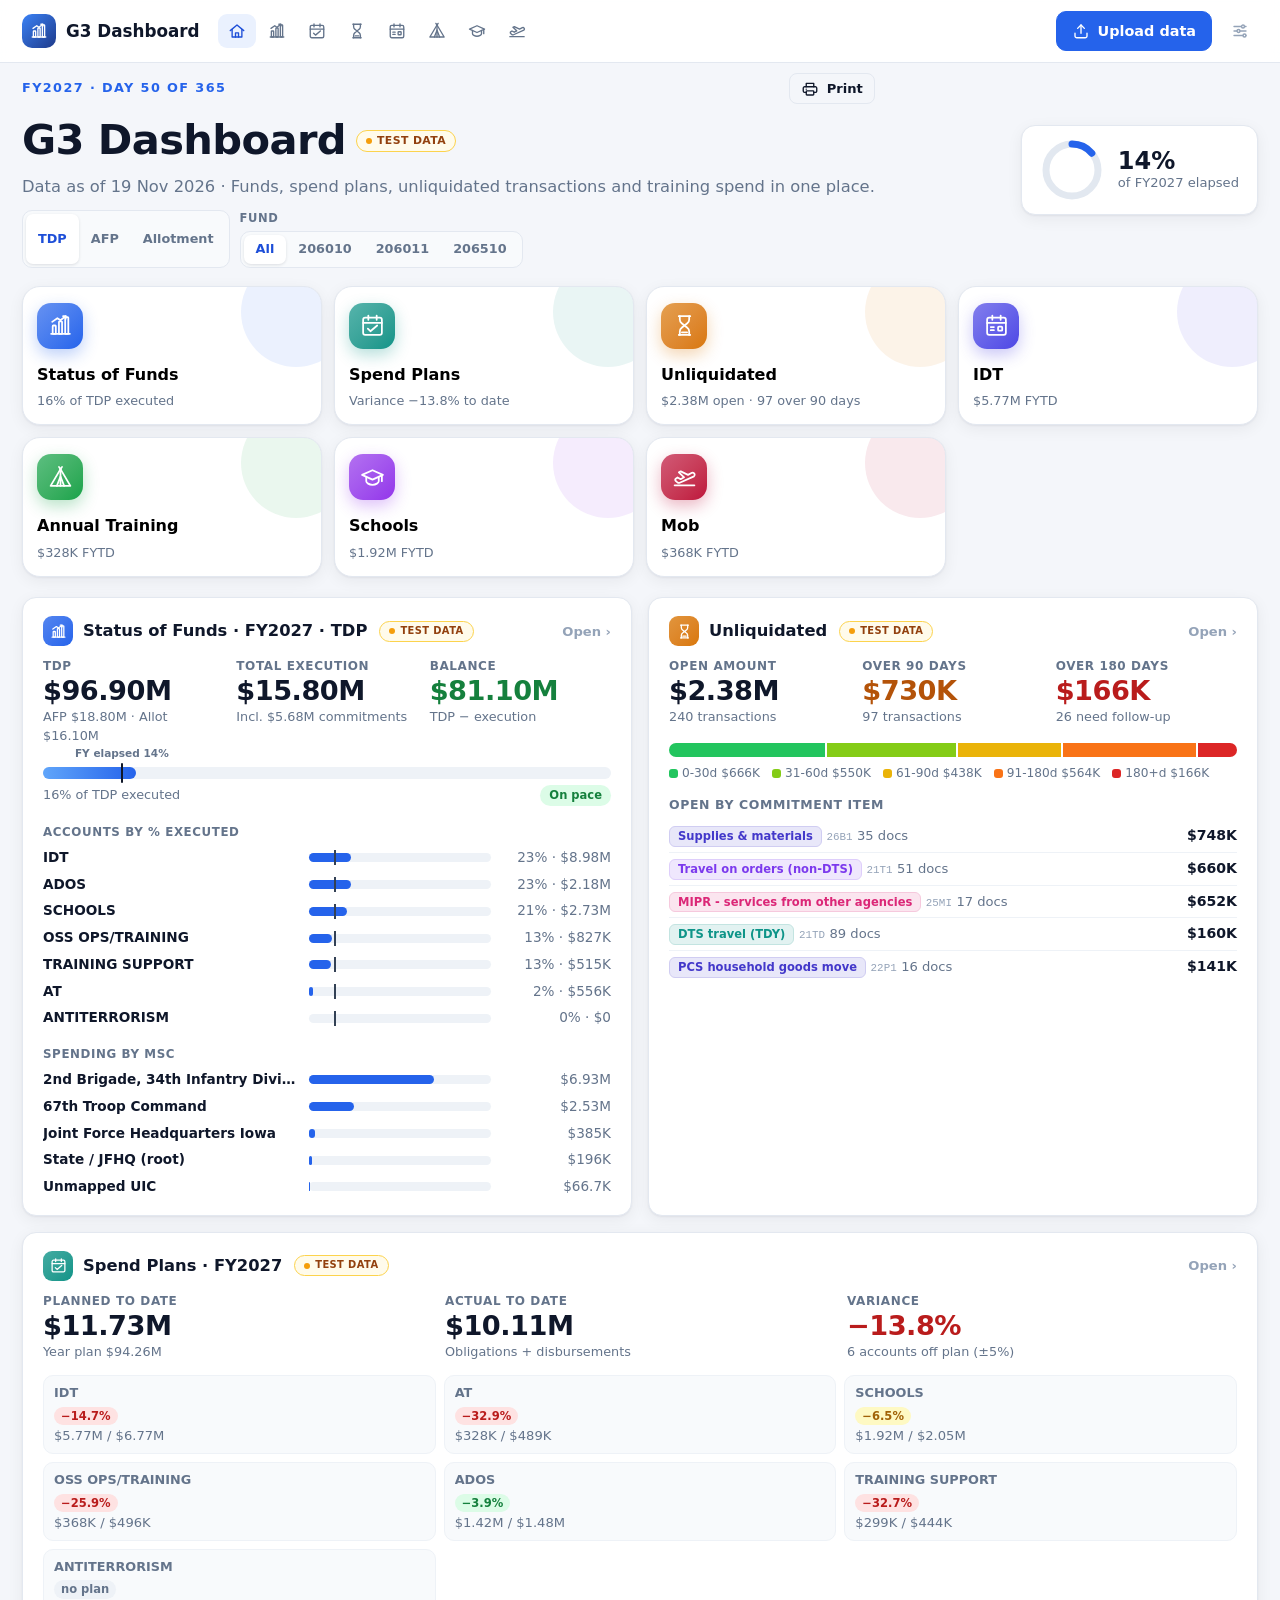
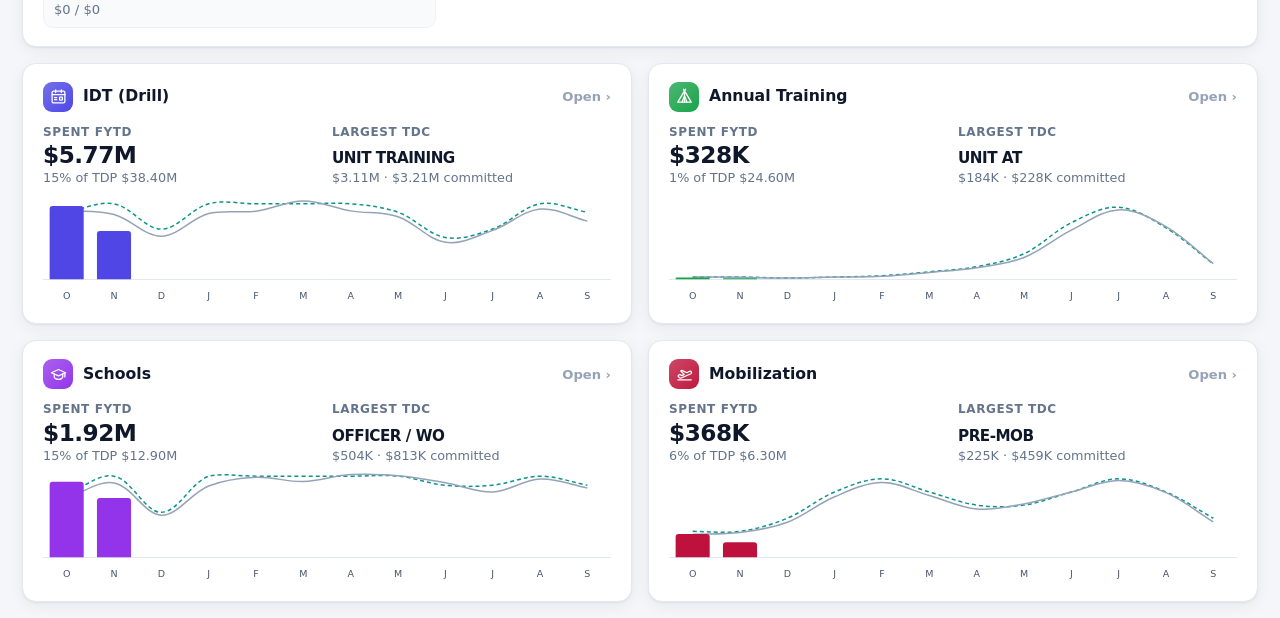
==== commit 39cae299: "Publish the latest G3 Dashboard (Nov 25, 2026, 12:59 PM CT) index.html is the live dashboard; g3-das" ====
--- a/index.html
+++ b/index.html
@@ -50,6 +50,8 @@
 /* ---------- pages ---------- */
 main{padding:22px 22px 60px}
 .pagehead{display:flex;justify-content:space-between;align-items:flex-start;gap:16px;margin:4px 0 16px}
+.headacts{display:flex;align-items:center;gap:8px;flex-shrink:0}
+.hero-top{display:flex;justify-content:space-between;align-items:center;gap:12px}
 .pagehead h1{display:flex;align-items:center;gap:12px;margin:0;font-size:1.65rem;letter-spacing:-.3px}
 .pic{width:40px;height:40px;border-radius:12px;display:grid;place-items:center;color:#fff}
 .pic svg.ic{width:22px;height:22px}
@@ -227,12 +229,53 @@
 @media(max-width:1250px){.tabs span{display:none}.tabs button{padding:8px 10px}.kpis.k6{grid-template-columns:repeat(3,1fr)}}
 @media(max-width:1000px){.tiles{grid-template-columns:repeat(3,1fr)}.overview,.row.r2,.pacegrid,.fpace{grid-template-columns:1fr}.kpis{grid-template-columns:repeat(2,1fr)}.big3{grid-template-columns:1fr 1fr 1fr}}
 @media(max-width:640px){.tiles{grid-template-columns:1fr 1fr}.bname,.asof,#btnUpload span{display:none}.kpis,.kpis.k6{grid-template-columns:1fr 1fr}.pipeline{flex-direction:column}.stage,.stage:first-child{clip-path:none;padding-left:16px}.hero{flex-direction:column;align-items:flex-start}}
+#printBanner,#printFoot{display:none}
 @media print{
-  @page{size:landscape;margin:10mm}
-  header.top,.filters,.tabletools,.drawer,.scrim,.toast,.pagehead .btn{display:none!important}
-  body{background:#fff}.panel,.kpi,.ocard,.tile,.acard{box-shadow:none;break-inside:avoid}
-  .tablewrap.scrolly{max-height:none;overflow:visible}
+  @page{size:letter landscape;margin:12mm 10mm 14mm 10mm}
+  @page{@bottom-right{content:"Page " counter(page);font-size:8pt;color:#64748b}}
+  html,body{background:#fff!important;color:#0f172a;print-color-adjust:exact;-webkit-print-color-adjust:exact}
+  header.top,.filters,.tabletools,.drawer,.scrim,.toast,.dropover,.pagehead,.hctl,.pager,.unitacts,.pgnote,.hint,.tablehead .btn,
+  .hero-top,.hero .eyebrow,.hero h1,.hero .lead,.more,.demotag,[data-print]{display:none!important}
+  main{padding:0!important}
+  .wrap,.wrap.wide{max-width:none!important;width:auto!important;padding:0!important;margin:0!important}
+  section.page[hidden]{display:none!important}
+  #printBanner{display:block!important;border-bottom:2.5px solid #1e3a5f;padding:0 0 8px;margin:0 0 12px;background:#fff;break-after:avoid}
+  #printBanner .pb-top{display:flex;justify-content:space-between;align-items:baseline;gap:16px}
+  #printBanner .pb-brand{font-size:9.5pt;font-weight:800;letter-spacing:.08em;text-transform:uppercase;color:#1e3a5f}
+  #printBanner .pb-tab{font-size:16pt;font-weight:750;letter-spacing:-.3px;color:#0f172a}
+  #printBanner .pb-meta{font-size:8.5pt;color:#475569;margin-top:3px}
+  #printBanner .pb-filters{font-size:8.5pt;color:#1e3a5f;font-weight:650;margin-top:5px;background:#f1f5f9;padding:4px 9px;border-radius:4px}
+  #printFoot{display:flex!important;justify-content:space-between;align-items:center;position:fixed;left:0;right:0;bottom:0;font-size:8pt;color:#64748b;border-top:1px solid #cbd5e1;padding:4px 0 0;background:#fff}
+  body.printing,body{padding-bottom:10mm}
+  .panel,.kpi,.ocard,.tile,.acard,.tcard{box-shadow:none!important}
+  .kpi,.ocard,.tile,.acard,.row.r2,.kpis,.tiles,.overview,.big3,.agestrip{break-inside:avoid;page-break-inside:avoid}
+  .panel{break-inside:avoid;page-break-inside:avoid;margin-bottom:8px}
+  .panel:has(table){break-inside:auto;page-break-inside:auto}
+  .tablewrap,.tablewrap.scrolly{max-height:none!important;overflow:visible!important;height:auto!important}
+  table{width:100%!important;font-size:8pt;border-collapse:collapse}
+  thead{display:table-header-group}
+  tfoot{display:table-footer-group}
+  tr,th,td{break-inside:avoid;page-break-inside:avoid}
+  thead th{background:#f1f5f9!important;print-color-adjust:exact;-webkit-print-color-adjust:exact}
+  .kpis,.kpis.k6{display:flex!important;flex-wrap:nowrap;gap:8px;grid-template-columns:none}
+  .kpi{flex:1;min-width:0;padding:8px 10px;border:1px solid #e2e8f0}
+  .kpi .val{font-size:1.05rem}
+  .kpi .sub{font-size:.7rem}
+  .chartbox{height:210px!important;width:100%!important}
+  .chartbox.spark{height:88px!important}
+  .hero{margin-bottom:10px;padding-bottom:0;border:0}
+  .fyring{break-inside:avoid}
+  a{color:inherit;text-decoration:none}
+  .xbar{print-color-adjust:exact;-webkit-print-color-adjust:exact}
 }
+/* On-screen print-mode preview uses the same chrome (banner/footer); layout rules stay in @media print. */
+body.printing #printBanner{display:block}
+body.printing #printFoot{display:flex;justify-content:space-between;align-items:center}
+body.printing .chartbox{height:210px!important;width:100%!important}
+body.printing .chartbox.spark{height:88px!important}
+body.printing .chartbox.tall{height:260px!important}
+body.printing .tablewrap,body.printing .tablewrap.scrolly{max-height:none!important;overflow:visible!important}
+
 .asofp{color:var(--accent);font-size:.8rem;font-weight:650;margin-top:6px}
 .ocard .oasof{color:var(--soft);font-size:.78rem;font-weight:600;margin-left:8px}
 .acard .gauge{margin-top:20px}
@@ -485,11 +528,18 @@
 table.unit tr.lbn td.num .xbar i{background:#0d9488}
 table.unit tr.lco td.num .xbar i{background:#7c3aed}
 table.unit tr.ldpc td.num .xbar i{background:#c9a227}
+table.unit tr.ltdc{border-left-color:#4f46e5}
+table.unit tr.ltdc .lvlb{background:#4f46e5;color:#fff}
+table.unit tr.ltdc td.num .xbar i{background:#4f46e5}
+table.unit tr.l6 td.un{padding-left:128px}
 table.unit tr.lst td.num .xbar i,table.unit tr.state td.num .xbar i{background:#64748b}
 .hacc.hunit{margin-top:14px}
 .hacc.hunit .fi{background:#2563eb}
 #unitPanel .tablehead,#uicDpcPanel .tablehead{gap:10px;flex-wrap:wrap}
-#unitPanel .unitacts{display:flex;gap:8px;margin-left:auto;align-items:center}
+#unitPanel .unitacts,.unitdpc .unitacts{display:flex;gap:8px;margin-left:auto;align-items:center}
+.unitdpc{scroll-margin-top:72px}
+.unitdpc .tablehead{gap:10px;flex-wrap:wrap}
+.unitdpc .filters{margin:0 16px 12px}
 #uicDpcPanel label.ufl{margin:0;min-width:200px;flex:1}
 /* Color-coded unit / DPC filter selects */
 .filters label.ufl{border-radius:10px;padding:6px 8px 8px;background:#f8fafc;border:1px solid var(--line);border-top:3px solid var(--ufl,#94a3b8)}
@@ -500,6 +550,14 @@
 .filters label.ufl.u-search{--ufl:#2563eb;background:#fff}
 .filters label.ufl select,.filters label.ufl input{background:#fff;padding:9px 11px;border-radius:8px;min-height:38px}
 .filters label.ufl select:focus,.filters label.ufl input:focus{outline:2px solid color-mix(in srgb, var(--ufl) 35%, #fff);border-color:var(--ufl)}
+
+table.unit.udpc td.tdcc{font-weight:650;color:#3730a3;white-space:nowrap;font-size:.88rem}
+table.unit.udpc td.dpcc{min-width:14em}
+table.unit .dpc-desc{font-weight:650;font-size:.92rem;color:#1e293b}
+table.unit .dpc-code{display:inline-block;font-family:ui-monospace,SFMono-Regular,Consolas,monospace;font-size:.85rem;font-weight:700;background:#eef2ff;color:#3730a3;border-radius:6px;padding:2px 8px;margin-left:6px;letter-spacing:.02em;vertical-align:middle}
+table.unit tr.lgrp td{background:#f8fafc;font-size:.72rem;font-weight:750;letter-spacing:.05em;text-transform:uppercase;color:#64748b;border-top:1px solid var(--line)}
+table.unit .usub{display:block;font-size:.75rem;font-weight:500;color:var(--muted);margin-top:1px}
+.unitdpc .filters{align-items:flex-end}
 
 </style>
 </head>
@@ -515,6 +573,7 @@
     <symbol id="i-sch" viewBox="0 0 24 24"><path d="M2 9.5 12 5l10 4.5-10 4.5L2 9.5z"/><path d="M6 11.3v4.4c0 1.4 2.7 3.3 6 3.3s6-1.9 6-3.3v-4.4"/><path d="M21 10v5.5"/></symbol>
     <symbol id="i-mob" viewBox="0 0 24 24"><path d="M2.5 19.5h19"/><path d="M3.6 13.2 5.3 12l3 1.6 3.3-1.8-5-4.8 1.8-.9 7 3.4 3.7-2a2 2 0 0 1 2 3.4L7.4 17a2 2 0 0 1-2-.1l-1.8-1.6a1.3 1.3 0 0 1 0-2.1z"/></symbol>
     <symbol id="i-upload" viewBox="0 0 24 24"><path d="M12 15V4"/><path d="m7.5 8.5 4.5-4.5 4.5 4.5"/><path d="M4 15v3.5A2.5 2.5 0 0 0 6.5 21h11a2.5 2.5 0 0 0 2.5-2.5V15"/></symbol>
+    <symbol id="i-print" viewBox="0 0 24 24"><path d="M7 9V4.5h10V9"/><rect x="7" y="14.5" width="10" height="5.5" rx="1"/><path d="M7 16.5H4.8A1.8 1.8 0 0 1 3 14.7V10.8A1.8 1.8 0 0 1 4.8 9h14.4A1.8 1.8 0 0 1 21 10.8v3.9a1.8 1.8 0 0 1-1.8 1.8H17"/><path d="M7 12.2h.01"/></symbol>
     <symbol id="i-info" viewBox="0 0 24 24"><path d="M4 6h10M18 6h2M4 12h4M12 12h8M4 18h12M20 18h0"/><circle cx="16" cy="6" r="2"/><circle cx="10" cy="12" r="2"/><circle cx="18" cy="18" r="2"/></symbol>
   </defs>
 </svg>
@@ -835,6 +894,14 @@
     var fundTab = [["Account", "TDP", "AFP", "Allotment", "SAG", "MDEP"]], acctTab = [["Functional Area", "Account"]], dpcTab = [["DPC", "Description", "Account", "TDC"]], spTab = [["Prioritization", "Account"]];
     var unitTab = [["UIC", "Unit Name", "MSC", "Battalion / Unit", "Hierarchy Level", "Parent UIC", "City", "State"]];
     UNITS.forEach(function (u) { unitTab.push([u.uic, u.name, u.msc, u.bn, u.level, u.parent, u.city, "IA"]); });
+    // Cole's key also lists many UICs under IA DIV (a state-level root). Those UICs are mapped under a real
+    // MSC/battalion too — the tree must use that placement, not IA DIV. Listed first so a first-row-wins bug would fail.
+    unitTab.splice(1, 0,
+      ["W8ADIV", "IA DIV", "IA DIV", "", "Division", "", "Johnston", "IA"],
+      ["W8AQ0B", "A Co, 1-133 Infantry", "IA DIV", "IA DIV", "UIC", "W8ADIV", "Webster City", "IA"],
+      ["W8AQAA", "1-133 Infantry", "IA DIV", "", "Battalion / Unit", "W8ADIV", "Iowa Falls", "IA"],
+      ["W8AQ0A", "HHC, 1-133 Infantry", "IA DIV", "IA DIV", "Subordinate UIC", "W8ADIV", "Iowa Falls", "IA"]
+    );
     var hierTab = [["UIC", "Hierarchy Level", "Parent UIC", "Order"]];
     hierTab.push(["", "MSC", "", 1], ["", "Battalion / Unit", "", 2], ["", "UIC", "", 3]);
     UNITS.forEach(function (u) { hierTab.push([u.uic, u.level, u.parent, u.level === "MSC" ? 1 : u.level === "Battalion / Unit" ? 2 : 3]); });
@@ -1093,6 +1160,9 @@
     "206011": ["OSS SCHOOLS", "OSS OPS/TRAINING"],
     "206510": ["ANTITERRORISM", "SECURITY", "TRAUMA TRAINING 2065"]
   };
+  // State-level / above-MSC roots that must never appear as MSC or parent nodes. UICs also listed under one of these
+  // (e.g. IA DIV) use their real MSC > Battalion > Company row instead.
+  G3.ROOT_UNITS = ["IA DIV", "IOWA DIV", "JFHQ-IA"];
   // ==================
 
   // ---------- helpers (Aviation funding.js) ----------
@@ -1534,22 +1604,38 @@
     function ciSeen(c) { if (hasCi && c && !d.ciMap[kn(c)]) unm.ci[c] = (unm.ci[c] || 0) + 1; }
 
     // ---------- Units + Hierarchy Level (MSC > Battalion/Unit > subordinate UIC) ----------
-    function isStateLevel(s) {
-      var x = an(s);
-      return /^(STATE|STATEROOT|STATELEVEL|STATELEVELROOT|STATELVL|TAG|STARC|ROOT)$/.test(x) || /^(STATE)(LEVEL|ROOT|LVL|\s)/.test(x) || /STATELEVELROOT|STATE\s*LEVEL\s*ROOT/.test(x);
-    }
-    function lvlCanon(s) {
-      var x = an(s);
+    function compactName(v) { return an(v).replace(/[^A-Z0-9]/g, ""); }
+    G3.isRootName = function (v) {
+      var x = an(v), c = compactName(v);
+      if (!x && !c) return false;
+      var list = G3.ROOT_UNITS || [];
+      for (var i = 0; i < list.length; i++) {
+        var n = an(list[i]), cn = compactName(list[i]);
+        if (x === n || (c && cn && c === cn)) return true;
+      }
+      if (/^(IA|IOWA)DIV(ISION)?$/.test(c) || /^JFHQIA$/.test(c)) return true;
+      return false;
+    };
+    function isRootLevel(v) {
+      var x = an(v);
+      if (!x) return false;
+      if (/^(STATE|STATEROOT|STATELEVEL|STATELEVELROOT|STATELVL|TAG|STARC|ROOT|TOP|TOPLEVEL|TOPLVL)$/.test(x)) return true;
+      if (/^(STATE|TOP|DIVISION)(\s)?(LEVEL|ROOT|LVL)/.test(x) || /STATELEVELROOT|STATE\s*LEVEL\s*ROOT/.test(x)) return true;
+      if (/^(DIVISION|DIVISIONLEVEL|DIVLVL|ABOVEMSC)$/.test(x)) return true;
+      return false;
+    }
+    function lvlCanon(v) {
+      var x = an(v);
       if (!x) return "";
-      if (isStateLevel(s)) return "State";
+      if (isRootLevel(v) || G3.isRootName(v)) return "State";
       if (/^MSC|MAJORSUBORDINATE/.test(x) || x === "MAJOR SUBORDINATE COMMAND") return "MSC";
       if (/BATTALION|\bBN\b|^UNIT$|BATTALIONUNIT|BATTALION\/UNIT/.test(x) || x === "BATTALION / UNIT") return "Battalion / Unit";
       if (/^(UIC|SUBORDINATE|SUBORDINATEUIC|COMPANY|BATTERY|TROOP|DETACHMENT|UNITIDENTIFICATION)/.test(x) || /SUBORDINATE\s*UIC/.test(x)) return "UIC";
-      return txt(s);
+      return txt(v);
     }
     var defLevels = G3.UNIT_LEVELS.slice(), levelOrder = [], levelSeen = {};
-    function addLevel(s, ord) {
-      var L = lvlCanon(s); if (!L) return;
+    function addLevel(v, ord) {
+      var L = lvlCanon(v); if (!L || L === "State") return;
       if (!levelSeen[L]) { levelSeen[L] = { name: L, ord: ord == null || ord === "" || isNaN(+ord) ? 1000 + levelOrder.length : +ord }; levelOrder.push(L); }
       else if (ord != null && ord !== "" && !isNaN(+ord) && +ord < levelSeen[L].ord) levelSeen[L].ord = +ord;
     }
@@ -1557,37 +1643,87 @@
     rows("unitkey").forEach(function (r) { if (r.level) addLevel(r.level, r.ord); });
     if (!levelOrder.length) levelOrder = defLevels.slice();
     else levelOrder.sort(function (a, b) { return levelSeen[a].ord - levelSeen[b].ord || defLevels.indexOf(a) - defLevels.indexOf(b); });
-    // Prefer the standard three names when the tab's labels fold onto them
     d.unitLevels = levelOrder;
+
+    // Collect every Units / Hierarchy row. A UIC may appear under IA DIV (or another root) AND under a real
+    // MSC / battalion; we keep one placement — the deepest real MSC > Battalion > Company row.
+    var rawUnitRows = [];
+    rows("unitkey").forEach(function (r) { if (uk(r.uic)) rawUnitRows.push({ src: "unitkey", uic: r.uic, name: r.name, msc: r.msc, bn: r.bn, level: r.level, parent: r.parent }); });
+    rows("hierkey").forEach(function (r) { if (r.uic) rawUnitRows.push({ src: "hierkey", uic: r.uic, name: r.name || r.uic, msc: "", bn: "", level: r.level, parent: r.parent }); });
+    var rootKeys = {};
+    rawUnitRows.forEach(function (r) {
+      var k = uk(r.uic);
+      if (isRootLevel(r.level) || G3.isRootName(r.name) || G3.isRootName(r.uic)) rootKeys[k] = 1;
+      else if (G3.isRootName(r.msc) && uk(r.msc) === k) rootKeys[k] = 1;
+    });
+    function isRootRef(v) { if (!v) return false; if (G3.isRootName(v)) return true; var k = uk(v); return !!(k && rootKeys[k]); }
+    function rowIsRootPlacement(r) {
+      // The root unit itself (IA DIV, state-level row). A real MSC whose parent is the state
+      // root is not a root placement — that is the normal tree. A company listed only under
+      // IA DIV, with no real MSC/battalion, is a root listing (so a duplicate under a real
+      // battalion can win).
+      if (isRootLevel(r.level) || G3.isRootName(r.name) || G3.isRootName(r.uic)) return true;
+      var k = uk(r.uic), lvl = lvlCanon(r.level);
+      if (lvl === "MSC") return false;
+      var realMsc = r.msc && !isRootRef(r.msc) && uk(r.msc) !== k;
+      var realBn = r.bn && !isRootRef(r.bn) && uk(r.bn) !== k;
+      var realPar = r.parent && !isRootRef(r.parent) && uk(r.parent) !== k && !rootKeys[uk(r.parent)];
+      if (realMsc || realBn || realPar) return false;
+      if (isRootRef(r.msc) || isRootRef(r.parent) || (r.parent && rootKeys[uk(r.parent)]) || (r.msc && rootKeys[uk(r.msc)])) return true;
+      return false;
+    }
+    function placementScore(r) {
+      if (rowIsRootPlacement(r)) return 0;
+      var lvl = lvlCanon(r.level), score = 1;
+      var k = uk(r.uic);
+      var bnOk = r.bn && !isRootRef(r.bn) && uk(r.bn) !== k;
+      var mscOk = r.msc && !isRootRef(r.msc) && uk(r.msc) !== k;
+      var parOk = r.parent && !isRootRef(r.parent) && uk(r.parent) !== k;
+      if (mscOk) score += 10;
+      if (bnOk) score += 20;
+      if (parOk) score += 4;
+      if (lvl === "UIC") score += 5;
+      else if (lvl === "Battalion / Unit") score += 3;
+      else if (lvl === "MSC") score += 2;
+      if (r.src === "unitkey") score += 1;
+      return score;
+    }
+    var grouped = {}, best = {};
+    rawUnitRows.forEach(function (r) {
+      var k = uk(r.uic); (grouped[k] = grouped[k] || []).push(r);
+      var sc = placementScore(r);
+      if (!best[k] || sc > best[k].score) best[k] = { row: r, score: sc };
+    });
     var unitBy = {}, units = [];
-    function putUnit(r) {
-      var k = uk(r.uic); if (!k) return null;
-      if (unitBy[k]) return unitBy[k];
-      var u = { uic: k, raw: r.uic, name: r.name || r.uic, msc: r.msc || "", bn: r.bn || "", level: lvlCanon(r.level), parent: r.parent || "", kids: [] };
-      unitBy[k] = u; units.push(u); return u;
-    }
-    rows("unitkey").forEach(putUnit);
-    rows("hierkey").forEach(function (r) {
-      if (!r.uic) return;
-      var u = putUnit({ uic: r.uic, name: r.name || r.uic, msc: "", bn: "", level: r.level, parent: r.parent });
-      if (r.level) u.level = u.level || lvlCanon(r.level);
-      if (r.parent && !u.parent) u.parent = r.parent;
-    });
-    // If MSC / Battalion values are UICs, resolve to unit names. Also fill missing parent/level from the Units columns.
+    Object.keys(best).forEach(function (k) {
+      var r = best[k].row, onlyRoot = best[k].score === 0;
+      var u = { uic: k, raw: r.uic, name: r.name || r.uic, msc: r.msc || "", bn: r.bn || "", level: onlyRoot ? "State" : lvlCanon(r.level), parent: r.parent || "", kids: [], stateRoot: onlyRoot };
+      unitBy[k] = u; units.push(u);
+    });
+    d.unitDupes = Object.keys(grouped).filter(function (k) { return grouped[k].length > 1; }).map(function (k) {
+      return { uic: k, name: (unitBy[k] && unitBy[k].name) || k, n: grouped[k].length, used: best[k] && best[k].score > 0 ? "real placement" : "root only" };
+    });
+
     function resolveRef(v) {
       if (!v) return { key: "", name: "", uic: "" };
+      if (isRootRef(v) && !unitBy[uk(v)]) return { key: "", name: txt(v), uic: "", root: true };
       var k = uk(v);
-      if (k && unitBy[k]) return { key: k, name: unitBy[k].name, uic: k };
+      if (k && unitBy[k]) return { key: k, name: unitBy[k].name, uic: k, root: !!unitBy[k].stateRoot };
       var nm = txt(v), hit = "";
       if (nm) units.forEach(function (u) { if (!hit && an(u.name) === an(nm)) hit = u.uic; });
-      if (hit) return { key: hit, name: unitBy[hit].name, uic: hit };
-      return { key: k || an(nm), name: nm || k, uic: k };
+      if (hit) return { key: hit, name: unitBy[hit].name, uic: hit, root: !!unitBy[hit].stateRoot };
+      return { key: k || an(nm), name: nm || k, uic: k, root: isRootRef(v) };
     }
     units.forEach(function (u) {
+      if (u.stateRoot) { u.parent = ""; u.msc = ""; u.bn = ""; u.level = "State"; return; }
       var m = resolveRef(u.msc), b = resolveRef(u.bn), p = resolveRef(u.parent);
-      u.msc = m.key; u.mscName = m.name || u.msc; u.bn = b.key; u.bnName = b.name || u.bn;
-      if (p.key) u.parent = p.key;
-      if (!u.level) {
+      u.msc = (m.root || (m.key && unitBy[m.key] && unitBy[m.key].stateRoot)) ? "" : m.key;
+      u.mscName = u.msc ? (m.name || u.msc) : "";
+      u.bn = (b.root || (b.key && unitBy[b.key] && unitBy[b.key].stateRoot) || (b.key && unitBy[b.key] && unitBy[b.key].level === "State")) ? "" : b.key;
+      u.bnName = u.bn ? (b.name || u.bn) : "";
+      if (p.key && !p.root && unitBy[p.key] && !unitBy[p.key].stateRoot) u.parent = p.key;
+      else u.parent = "";
+      if (!u.level || u.level === "State") {
         if (u.uic && u.msc && u.uic === u.msc && (!u.bn || u.uic === u.bn)) u.level = "MSC";
         else if (u.uic && u.bn && u.uic === u.bn) u.level = "Battalion / Unit";
         else if (u.msc && !u.bn && u.uic === u.msc) u.level = "MSC";
@@ -1595,37 +1731,17 @@
       }
       if (!u.parent) {
         if (u.level === "MSC") u.parent = "";
-        else if (u.level === "Battalion / Unit") u.parent = u.msc && u.msc !== u.uic ? u.msc : "";
-        else u.parent = (u.bn && u.bn !== u.uic ? u.bn : "") || (u.msc && u.msc !== u.uic ? u.msc : "");
+        else if (u.level === "Battalion / Unit") u.parent = (u.msc && u.msc !== u.uic && unitBy[u.msc] && unitBy[u.msc].level === "MSC") ? u.msc : "";
+        else u.parent = (u.bn && u.bn !== u.uic && unitBy[u.bn] && !unitBy[u.bn].stateRoot ? u.bn : "") || (u.msc && unitBy[u.msc] && unitBy[u.msc].level === "MSC" && u.msc !== u.uic ? u.msc : "");
+      } else if (unitBy[uk(u.parent)] && (unitBy[uk(u.parent)].stateRoot || unitBy[uk(u.parent)].level === "State")) {
+        u.parent = (u.level === "Battalion / Unit") ? (u.msc && unitBy[u.msc] && unitBy[u.msc].level === "MSC" && u.msc !== u.uic ? u.msc : "") : ((u.bn && unitBy[u.bn] && !unitBy[u.bn].stateRoot && u.bn !== u.uic ? u.bn : "") || (u.msc && unitBy[u.msc] && unitBy[u.msc].level === "MSC" && u.msc !== u.uic ? u.msc : ""));
       }
     });
-    // State-level root rows (Hierarchy Level = State / State Level Root / TAG / STARC, etc.)
-    // stay in the UIC lookup so SOF spending on those UICs is not unmapped, but they are
-    // not used as parents of MSCs and they are not MSC-tree roots.
-    units.forEach(function (u) {
-      if (u.level === "State") { u.stateRoot = true; u.parent = ""; return; }
-      var pU = u.parent ? unitBy[uk(u.parent)] : null;
-      if (pU && pU.level === "State") u.parent = "";
-      if (u.msc && unitBy[u.msc] && unitBy[u.msc].level === "State") {
-        u.stateUic = u.msc;
-        if (u.level === "MSC") u.msc = u.uic;
-        else u.msc = "";
-      }
-    });
-    units.forEach(function (u) {
-      if (u.stateRoot) return;
-      if (!u.parent) {
-        if (u.level === "MSC") u.parent = "";
-        else if (u.level === "Battalion / Unit") u.parent = (u.msc && unitBy[u.msc] && unitBy[u.msc].level === "MSC" && u.msc !== u.uic) ? u.msc : "";
-        else u.parent = (u.bn && u.bn !== u.uic && unitBy[u.bn] ? u.bn : "") || (u.msc && unitBy[u.msc] && unitBy[u.msc].level === "MSC" && u.msc !== u.uic ? u.msc : "");
-      }
-      if (u.level !== "MSC" && u.parent && !unitBy[uk(u.parent)] && u.msc && unitBy[u.msc] && unitBy[u.msc].level === "MSC") u.parent = u.msc;
-    });
     d.stateRoots = units.filter(function (u) { return u.stateRoot; });
-    if (d.stateRoots.length && S.unitkey && S.unitkey.report) {
-      var note = d.stateRoots.length + " state-level root row" + (d.stateRoots.length > 1 ? "s" : "") + " left out of the MSC tree (spending on those UICs goes under State / JFHQ (root), not Unmapped UIC)";
-      S.unitkey.report.notes = (S.unitkey.report.notes || []).filter(function (n) { return String(n).indexOf("state-level root") < 0; });
-      S.unitkey.report.notes.push(note);
+    if (S.unitkey && S.unitkey.report) {
+      S.unitkey.report.notes = (S.unitkey.report.notes || []).filter(function (n) { return String(n).indexOf("state-level root") < 0 && String(n).indexOf("IA DIV") < 0 && String(n).indexOf("duplicate UIC") < 0; });
+      if (d.stateRoots.length) S.unitkey.report.notes.push(d.stateRoots.length + " state-level / root unit" + (d.stateRoots.length > 1 ? "s" : "") + " left out of the MSC tree (IA DIV and similar). Spending on UICs whose only placement is a root row goes under State / JFHQ (root), not Unmapped UIC");
+      if (d.unitDupes && d.unitDupes.length) S.unitkey.report.notes.push(d.unitDupes.length + " UIC" + (d.unitDupes.length > 1 ? "s were" : " was") + " listed on more than one Units-tab row; the tree uses the real MSC / battalion / company placement, not the IA DIV / state-root row");
     }
     var unitKeys = Object.keys(unitBy).sort(function (a, b) { return b.length - a.length; });
     function uicFind(raw) {
@@ -1641,7 +1757,7 @@
     d.hasUnits = units.length > 0;
     d.commitHasUic = !!(S.commit && S.commit.report && S.commit.report.hasUic);
 
-    var UN = "Unmapped";
+        var UN = "Unmapped";
     // Functional Area -> Account (Accounts tab, plus FA/Account pairs on the funding key).
     //   1. exact: same letters/digits, ignoring case, spaces, dashes and hidden characters
     //   2. prefix: the LONGEST key FA (5+ characters) that the report's FA starts with (key lists 100101B1PR or 10010 -> covers 100101B1PRID)
@@ -1905,7 +2021,7 @@
     dpckey: "DPC, Description, Account, TDC",
     cikey: "Commitment Item, Description",
     spkey: "Prioritization, Account",
-    unitkey: "UIC, Unit Name, MSC, Battalion/Unit, Hierarchy Level (MSC highest, then Battalion/Unit, then Subordinate UIC = company). State-level root rows are left out of the MSC tree; spending on those UICs goes under State / JFHQ (root), not Unmapped. Parent UIC used when present",
+    unitkey: "UIC, Unit Name, MSC, Battalion/Unit, Hierarchy Level (MSC highest, then Battalion/Unit, then Subordinate UIC = company). State-level / IA DIV / root rows (G3.ROOT_UNITS) are never MSC or parent nodes. If a UIC is listed under a root and also under a real MSC/battalion, the tree uses the real placement once. Spending on UICs whose only placement is a root row goes under State / JFHQ (root). Parent UIC used when present",
     hierkey: "Hierarchy Level and/or UIC, optional Parent UIC and Order (defines MSC > Battalion/Unit > UIC; UIC rows build the tree when present)",
     export: "contract_doc_no, commitment_item_fipex, functional_area_farea, appropriation_type, fund_fonds / fund_finds / fund_fincode (206010D27 \u2192 206010; filter is 206010, 206011, 206510), fiscal_year, fiscal_month, commitment_amt_cum, disbursement_amt_cum, unit_identification_code_|_uic (same as Aviation, plus UIC and Fund). contract_doc_no is joined to FMZ3 Earmarked Funds to attach Order (DPC)",
     commit: "Entry Type, Internal Order, Pay Group, Amount (Business, Fund Center, Fund, Fund Code, Functional Area, Cost Center, WBS, Funded Program, Account, SDN, Journal Date also present; UIC used in Spending by Unit when present)",
@@ -2138,59 +2254,103 @@
   };
   G3.unitName = function (code) { var u = G3.unitInfo(code); return u ? u.name : ""; };
   // Spending by unit from the funds export (obligations + disbursements). Commitments are included only when that report has a UIC column.
-  G3.unitRollup = function (fy, filter) {
+  G3.unitRollup = function (fy, filter, opts) {
+    opts = opts || {};
+    var withTdc = !!opts.withTdc;
     var st = G3.state, incCommit = !!G3.data.commitHasUic;
     var lines = G3.linesFy(fy).filter(function (l) {
       if (l.src === "commit") { if (!incCommit || !l.uic) return false; }
       else if (l.src !== "export") return false;
       return G3.filterOk(l) && G3.unitOk(l) && G3.orderOk(l) && (!filter || filter(l));
     });
-    var by = {}, UN = "__unmapped__";
+    var by = {}, UN = "__unmapped__", ST = "__state__";
     function node(id, meta) {
-      return by[id] || (by[id] = { id: id, uic: meta.uic || "", name: meta.name, level: meta.level, parent: meta.parent || "", msc: meta.msc || "", bn: meta.bn || "", oblig: 0, disb: 0, commit: 0, total: 0, n: 0, kids: [] });
-    }
-    (G3.data.units || []).forEach(function (u) { node(u.uic, { uic: u.uic, name: u.name, level: u.level, parent: u.parent, msc: u.msc, bn: u.bn }); });
+      return by[id] || (by[id] = { id: id, uic: meta.uic || "", name: meta.name, level: meta.level, parent: meta.parent || "", msc: meta.msc || "", bn: meta.bn || "", oblig: 0, disb: 0, commit: 0, total: 0, n: 0, kids: [], byTdc: null, byDpc: null });
+    }
+    var state = node(ST, { uic: "", name: "State / JFHQ (root)", level: "State", parent: "", msc: "", bn: "" });
+    (G3.data.units || []).forEach(function (u) {
+      if (u.stateRoot) return;
+      node(u.uic, { uic: u.uic, name: u.name, level: u.level, parent: u.parent, msc: u.msc, bn: u.bn });
+    });
     var un = node(UN, { uic: "", name: "Unmapped UIC", level: "MSC", parent: "", msc: "", bn: "" });
     function addAmt(o, oblig, disb, commit) {
       o.oblig += oblig || 0; o.disb += disb || 0; o.commit += commit || 0; o.total += (oblig || 0) + (disb || 0) + (commit || 0); o.n++;
     }
-    function addDpc(o, p) {
-      if (!o.byDpc) o.byDpc = {};
-      var k = G3.util.kn(p.dpc) || G3.NONE_DPC;
+    function addTdc(o, p) {
+      if (!withTdc) return;
       var inf = p.dpc ? G3.dpcInfo(p.dpc) : null;
-      var d = o.byDpc[k] || (o.byDpc[k] = { id: o.id + "|D|" + k, code: p.dpc || "", name: p.dpc === G3.EXCL_DPC ? G3.EXCL_DPC_NAME : (p.dpc ? (inf ? inf.name : p.dpc + " (not in DPC key)") : G3.NONE_DPC_NAME), level: "DPC", uic: o.uic, parent: o.id, msc: o.msc, bn: o.bn, oblig: 0, disb: 0, commit: 0, total: 0, n: 0 });
+      var tdcName = p.dpc === G3.EXCL_DPC ? "No TDC" : (inf ? inf.tdc : "Not in DPC key");
+      var dname = p.dpc === G3.EXCL_DPC ? G3.EXCL_DPC_NAME : (p.dpc ? (inf ? inf.name : p.dpc + " (not in DPC key)") : G3.NONE_DPC_NAME);
+      o.byTdc = o.byTdc || {};
+      var t = o.byTdc[tdcName] || (o.byTdc[tdcName] = { id: o.id + "|T|" + tdcName, tdc: tdcName, name: tdcName, level: "TDC", uic: o.uic, parent: o.id, msc: o.msc, bn: o.bn, oblig: 0, disb: 0, commit: 0, total: 0, n: 0, byDpc: {} });
+      addAmt(t, p.oblig, p.disb, 0);
+      var dk = G3.util.kn(p.dpc) || G3.NONE_DPC;
+      var d = t.byDpc[dk] || (t.byDpc[dk] = { id: t.id + "|D|" + dk, code: p.dpc || "", name: dname, tdc: tdcName, level: "DPC", uic: o.uic, parent: t.id, msc: o.msc, bn: o.bn, oblig: 0, disb: 0, commit: 0, total: 0, n: 0 });
       addAmt(d, p.oblig, p.disb, 0);
     }
+    function metaOf(key) { return (G3.data.unitBy && G3.data.unitBy[key]) || null; }
     lines.forEach(function (l) {
       var o, parts = l.dpcParts && l.dpcParts.length ? l.dpcParts : [{ dpc: l.dpc || "", oblig: l.oblig, disb: l.disb }];
       if (st.order) parts = parts.filter(function (p) { return (G3.util.kn(p.dpc) || G3.NONE_DPC) === st.order; });
       if (!parts.length) return;
-      if (l.uicKey && by[l.uicKey]) o = by[l.uicKey];
+      var u = l.uicKey ? metaOf(l.uicKey) : null;
+      if (u && u.stateRoot) o = state;
+      else if (l.uicKey && by[l.uicKey]) o = by[l.uicKey];
       else if (l.uic) {
         var kid = "U:" + G3.util.uk(l.uic);
         o = by[kid] || node(kid, { uic: G3.util.uk(l.uic), name: l.uic, level: "UIC", parent: UN, msc: "", bn: "" });
       } else o = un;
       var oblig = 0, disb = 0, commit = st.order ? 0 : (l.commit || 0);
-      parts.forEach(function (p) { oblig += p.oblig || 0; disb += p.disb || 0; addDpc(o, p); });
+      parts.forEach(function (p) { oblig += p.oblig || 0; disb += p.disb || 0; addTdc(o, p); });
       addAmt(o, oblig, disb, commit);
     });
-    var ST = "__state__";
-    var state = node(ST, { uic: "", name: "State / JFHQ (root)", level: "State", parent: "", msc: "", bn: "" });
+    function tdcList(map) {
+      if (!map) return [];
+      return Object.keys(map).map(function (k) {
+        var t = map[k];
+        t.dpcs = t.byDpc ? Object.keys(t.byDpc).map(function (d) { return t.byDpc[d]; }).sort(function (a, b) { return b.total - a.total; }) : [];
+        return t;
+      }).sort(function (a, b) { return b.total - a.total; });
+    }
+    function mergeTdcMaps(a, b) {
+      var out = a || {};
+      Object.keys(b || {}).forEach(function (tk) {
+        var src = b[tk], dst = out[tk];
+        if (!dst) {
+          dst = out[tk] = { id: src.id, tdc: src.tdc, name: src.name, level: "TDC", uic: src.uic, parent: src.parent, msc: src.msc, bn: src.bn, oblig: 0, disb: 0, commit: 0, total: 0, n: 0, byDpc: {} };
+        }
+        dst.oblig += src.oblig; dst.disb += src.disb; dst.commit += src.commit; dst.total += src.total; dst.n += src.n;
+        Object.keys(src.byDpc || {}).forEach(function (dk) {
+          var sd = src.byDpc[dk], dd = dst.byDpc[dk];
+          if (!dd) dst.byDpc[dk] = { id: sd.id, code: sd.code, name: sd.name, tdc: sd.tdc, level: "DPC", uic: sd.uic, parent: dst.id, msc: sd.msc, bn: sd.bn, oblig: 0, disb: 0, commit: 0, total: 0, n: 0 };
+          dd = dst.byDpc[dk];
+          dd.oblig += sd.oblig; dd.disb += sd.disb; dd.commit += sd.commit; dd.total += sd.total; dd.n += sd.n;
+        });
+      });
+      return out;
+    }
     var list = Object.keys(by).map(function (k) { return by[k]; });
-    list.forEach(function (o) { o._own = { oblig: o.oblig, disb: o.disb, commit: o.commit, total: o.total, n: o.n }; o.kids = []; o.dpcs = o.byDpc ? Object.keys(o.byDpc).map(function (k) { return o.byDpc[k]; }).sort(function (a, b) { return b.total - a.total; }) : []; });
+    list.forEach(function (o) {
+      o._own = { oblig: o.oblig, disb: o.disb, commit: o.commit, total: o.total, n: o.n };
+      o._ownTdc = o.byTdc;
+      o.kids = [];
+      o.tdcs = tdcList(o.byTdc);
+    });
     list.forEach(function (o) {
       if (o.id === UN || o.id === ST) return;
-      if (o.level === "State") { state.kids.push(o); return; }
-      if (o.parent && by[o.parent] && by[o.parent].level !== "State" && o.parent !== o.id) by[o.parent].kids.push(o);
+      var pu = o.parent ? metaOf(o.parent) : null;
+      if (pu && pu.stateRoot) o.parent = "";
+      if (o.parent && by[o.parent] && !((metaOf(o.parent) || {}).stateRoot) && by[o.parent].level !== "State" && o.parent !== o.id) by[o.parent].kids.push(o);
       else if (o.level === "MSC") return;
-      else if (o.msc && by[o.msc] && o.msc !== o.uic && by[o.msc].level === "MSC") by[o.msc].kids.push(o);
+      else if (o.msc && by[o.msc] && o.msc !== o.uic && by[o.msc].level === "MSC" && !((metaOf(o.msc) || {}).stateRoot)) by[o.msc].kids.push(o);
       else un.kids.push(o);
     });
     function roll(o, seen) {
       seen = seen || {}; if (seen[o.id]) return o; seen[o.id] = 1;
-      var ch = { oblig: 0, disb: 0, commit: 0, total: 0, n: 0 };
-      o.kids.forEach(function (k) { roll(k, seen); ch.oblig += k.oblig; ch.disb += k.disb; ch.commit += k.commit; ch.total += k.total; ch.n += k.n; });
+      var ch = { oblig: 0, disb: 0, commit: 0, total: 0, n: 0 }, tmap = o._ownTdc ? JSON.parse(JSON.stringify(o._ownTdc)) : {};
+      o.kids.forEach(function (k) { roll(k, seen); ch.oblig += k.oblig; ch.disb += k.disb; ch.commit += k.commit; ch.total += k.total; ch.n += k.n; if (withTdc) tmap = mergeTdcMaps(tmap, k.byTdc); });
       o.oblig = o._own.oblig + ch.oblig; o.disb = o._own.disb + ch.disb; o.commit = o._own.commit + ch.commit; o.total = o._own.total + ch.total; o.n = o._own.n + ch.n;
+      if (withTdc) { o.byTdc = tmap; o.tdcs = tdcList(tmap); }
       return o;
     }
     var roots = list.filter(function (o) { return o.level === "MSC" || o.id === ST || o.id === UN; });
@@ -2209,11 +2369,13 @@
     roots.forEach(function (r) { sk(r.kids); });
     return roots;
   };
+
   G3.unitSelects = function () {
     var st = G3.state, units = G3.data.units || [];
     if (!units.length) return "";
     var mscs = [], bns = [], uics = [], seen = { m: {}, b: {}, u: {} };
     units.forEach(function (u) {
+      if (u.stateRoot || u.level === "State") return;
       if (u.level === "MSC" && !seen.m[u.uic]) { seen.m[u.uic] = 1; mscs.push(u); }
       if ((u.level === "Battalion / Unit" || (u.bn && u.uic === u.bn)) && !seen.b[u.uic]) {
         if (!st.msc || u.msc === st.msc || u.uic === st.msc) { seen.b[u.uic] = 1; bns.push(u); }
@@ -2228,26 +2390,9 @@
     function opts(rows, cur, all) {
       return '<option value="">' + all + "</option>" + rows.map(function (u) { return '<option value="' + G3.esc(u.uic) + '"' + (u.uic === cur ? " selected" : "") + ">" + G3.esc(u.name) + " (" + G3.esc(u.uic) + ")</option>"; }).join("");
     }
-    var orders = [], seenO = {};
-    if (G3.data.hasSofDpc && st.fy) {
-      G3.linesFy(st.fy).forEach(function (l) {
-        if (l.src !== "export" || !G3.filterOk(l) || !G3.unitOk(l)) return;
-        var parts = l.dpcParts && l.dpcParts.length ? l.dpcParts : [{ dpc: l.dpc || "" }];
-        parts.forEach(function (p) {
-          var k = G3.util.kn(p.dpc) || G3.NONE_DPC; if (seenO[k]) return; seenO[k] = 1;
-          var inf = p.dpc ? G3.dpcInfo(p.dpc) : null;
-          orders.push({ uic: k, name: p.dpc ? (inf ? inf.name : p.dpc) : G3.NONE_DPC_NAME, code: p.dpc || "" });
-        });
-      });
-      orders.sort(function (a, b) { return a.uic === G3.NONE_DPC ? 1 : b.uic === G3.NONE_DPC ? -1 : a.name.localeCompare(b.name); });
-    }
-    function oopts(rows, cur, all, withCode) {
-      return '<option value="">' + all + "</option>" + rows.map(function (u) { return '<option value="' + G3.esc(u.uic) + '"' + (u.uic === cur ? " selected" : "") + ">" + G3.esc(u.name) + (withCode && u.code ? " (" + G3.esc(u.code) + ")" : (u.uic && u.uic !== G3.NONE_DPC && !u.code ? " (" + G3.esc(u.uic) + ")" : "")) + "</option>"; }).join("");
-    }
     return '<label class="ufl u-msc">MSC<select data-st="msc">' + opts(mscs, st.msc, "All MSCs") + "</select></label>" +
       '<label class="ufl u-bn">Battalion / Unit<select data-st="bn">' + opts(bns, st.bn, "All battalions") + "</select></label>" +
-      '<label class="ufl u-co">Company<select data-st="uic">' + opts(uics, st.uic, "All companies") + "</select></label>" +
-      (orders.length ? '<label class="ufl u-dpc">DPC / Order<select data-st="order">' + oopts(orders, st.order, "All DPCs", true) + "</select></label>" : "");
+      '<label class="ufl u-co">Company<select data-st="uic">' + opts(uics, st.uic, "All companies") + "</select></label>";
   };
   G3.fySel = function () { return '<label>Fiscal year<select data-st="fy">' + G3.data.fys.slice().reverse().map(function (f) { return '<option value="' + f + '"' + (f === G3.state.fy ? " selected" : "") + ">FY" + f + (f === G3.fyOf(G3.asOf()) ? " (current)" : "") + "</option>"; }).join("") + "</select></label>"; };
   G3.scope = function (extra) {
@@ -2259,8 +2404,100 @@
     return "<strong>FY" + st.fy + "</strong> &middot; " + (G3.USE_PAYGROUPS ? (st.pg === "All" ? "All pay groups" : "Pay group " + st.pg) : (st.fund === "All" ? "All funds" : "Fund " + st.fund)) + (u.length ? " &middot; " + G3.esc(u.join(" / ")) : "") + (extra ? " &middot; " + extra : "");
   };
   G3.testTag = function () { return G3.data.source === "test" ? '<span class="demotag">Test data</span>' : ""; };
+  G3.printBtn = function () {
+    return '<button class="btn ghost sm" type="button" data-print="1" title="Print this tab for a clean, one-tab briefing"><svg class="ic"><use href="#i-print"/></svg>Print</button>';
+  };
   G3.head = function (id, icon, title, scope) {
-    return '<div class="pagehead"><div><h1><span class="pic t-' + id + '"><svg class="ic"><use href="#' + icon + '"/></svg></span>' + title + G3.testTag() + '</h1><div class="asofp">' + (G3.data.asOf ? "Data as of " + G3.dateText(G3.data.asOf) : "") + '</div><div class="scope">' + scope + '</div></div><button class="btn ghost" type="button" data-go="home"><svg class="ic"><use href="#i-home"/></svg>Home</button></div>';
+    return '<div class="pagehead"><div><h1><span class="pic t-' + id + '"><svg class="ic"><use href="#' + icon + '"/></svg></span>' + title + G3.testTag() + '</h1><div class="asofp">' + (G3.data.asOf ? "Data as of " + G3.dateText(G3.data.asOf) : "") + '</div><div class="scope">' + scope + '</div></div><div class="headacts">' + G3.printBtn() + '<button class="btn ghost" type="button" data-go="home"><svg class="ic"><use href="#i-home"/></svg>Home</button></div></div>';
+  };
+  G3.printNowText = function () {
+    try {
+      var parts = new Intl.DateTimeFormat("en-US", { timeZone: "America/Chicago", month: "short", day: "numeric", year: "numeric", hour: "numeric", minute: "2-digit", hour12: true }).formatToParts(new Date());
+      var get = function (t) { var x = parts.find(function (p) { return p.type === t; }); return x ? x.value : ""; };
+      return get("month") + " " + get("day") + ", " + get("year") + ", " + get("hour") + ":" + get("minute") + " " + get("dayPeriod") + " CT";
+    } catch (e) { return new Date().toLocaleString() + " CT"; }
+  };
+  G3.printFilters = function () {
+    var p = G3.page(), st = G3.state, parts = [], mod = G3.mods[p] && G3.mods[p].ui;
+    parts.push("FY" + st.fy);
+    if (p === "home" || p === "sof") parts.push((G3.VIEWS[st.view] || {}).label + " view");
+    parts.push(G3.USE_PAYGROUPS ? (st.pg === "All" ? "All pay groups" : "Pay group " + st.pg) : (st.fund === "All" ? "All funds" : "Fund " + st.fund));
+    if (st.msc) parts.push("MSC: " + (G3.unitName(st.msc) || st.msc));
+    if (st.bn) parts.push("Battalion / Unit: " + (G3.unitName(st.bn) || st.bn));
+    if (st.uic) parts.push("Company: " + (G3.unitName(st.uic) || st.uic));
+    if (mod && mod.acct) parts.push("Account: " + ((G3.acct(mod.acct) || {}).name || mod.acct));
+    if (mod && mod.mode && (p === "spend" || p === "idt" || p === "at" || p === "sch" || p === "mob")) parts.push((mod.mode === "cumulative" ? "Cumulative" : "Monthly") + " trend");
+    if (mod && mod.unitView && (p === "idt" || p === "at" || p === "sch" || p === "mob")) {
+      var uv = { msc: "Spending by MSC", bn: "Spending by Battalion / Unit", co: "Spending by Company", tree: "Unit tree" }[mod.unitView];
+      if (uv) parts.push(uv);
+    }
+    if (p === "ulo" && mod) {
+      if (mod.ci) parts.push("Commitment item: " + (G3.ciName(mod.ci) || mod.ci));
+      if (mod.age !== "" && G3.mods.ulo.BUCKETS && G3.mods.ulo.BUCKETS[+mod.age]) parts.push(G3.mods.ulo.BUCKETS[+mod.age][0] + " days open");
+      if (mod.q) parts.push("Search: “" + mod.q + "”");
+    }
+    return parts.join("  ·  ");
+  };
+  G3.printAsOf = function () {
+    var bits = [];
+    if (G3.data.asOf) bits.push("Data as of " + G3.dateText(G3.data.asOf));
+    var fm = G3.curFm(G3.state.fy);
+    if (fm) bits.push("Through " + G3.monthLabel(G3.state.fy, fm));
+    return bits.join("  ·  ") || "No as-of date in the loaded files";
+  };
+  function printResizeCharts(on) {
+    Object.keys(G3.charts).forEach(function (id) {
+      var c = G3.charts[id]; if (!c || !c.canvas) return;
+      var vis = c.canvas.offsetParent || (c.canvas.closest && c.canvas.closest(".page") && !c.canvas.closest(".page").hidden);
+      if (!vis) return;
+      try {
+        c.options.devicePixelRatio = on ? Math.max(2, window.devicePixelRatio || 1) : (window.devicePixelRatio || 1);
+        c.resize();
+        if (c.update) c.update("none");
+      } catch (e) {}
+    });
+  }
+  var printReady = false;
+  G3.preparePrint = function () {
+    var p = G3.page(), banner = $("printBanner"), foot = $("printFoot");
+    if (!banner) {
+      banner = document.createElement("div"); banner.id = "printBanner";
+      document.body.insertBefore(banner, document.body.firstChild);
+    }
+    if (!foot) {
+      foot = document.createElement("div"); foot.id = "printFoot";
+      document.body.appendChild(foot);
+    }
+    banner.innerHTML = '<div class="pb-top"><div class="pb-brand">G3 Budget Dashboard</div><div class="pb-tab">' + G3.esc(G3.TITLE[p] || p) + "</div></div>" +
+      '<div class="pb-meta">' + G3.esc(G3.printAsOf()) + "  ·  Printed " + G3.esc(G3.printNowText()) + "</div>" +
+      '<div class="pb-filters">' + G3.esc(G3.printFilters()) + "</div>";
+    foot.innerHTML = '<span>Source: GFEBS SOF / FMZ3 / Master key</span><span class="pb-end">Iowa Army National Guard  ·  G3</span>';
+    banner.hidden = false; foot.hidden = false;
+    document.body.classList.add("printing");
+    if (p === "ulo" && G3.mods.ulo && G3.mods.ulo.ui && !G3.mods.ulo.ui.printAll) {
+      G3.mods.ulo.ui.printAll = true;
+      try { G3.mods.ulo.render(); } catch (e) {}
+    }
+    printResizeCharts(true);
+    printReady = true;
+    return true;
+  };
+  G3.restorePrint = function () {
+    if (!printReady && !document.body.classList.contains("printing")) return;
+    document.body.classList.remove("printing");
+    var banner = $("printBanner"), foot = $("printFoot");
+    if (banner) banner.hidden = true;
+    if (foot) foot.hidden = true;
+    if (G3.mods.ulo && G3.mods.ulo.ui && G3.mods.ulo.ui.printAll) {
+      G3.mods.ulo.ui.printAll = false;
+      if (G3.page() === "ulo") try { G3.mods.ulo.render(); } catch (e) {}
+    }
+    printResizeCharts(false);
+    printReady = false;
+  };
+  G3.printTab = function () {
+    G3.preparePrint();
+    setTimeout(function () { w.print(); }, 120);
   };
   G3.kpi = function (cls, lbl, val, sub, attrs) { return '<div class="kpi ' + (cls || "") + '"' + (attrs || "") + '><div class="lbl">' + lbl + '</div><div class="val">' + val + '</div><div class="sub">' + (sub || "&nbsp;") + "</div></div>"; };
   G3.bindCommon = function (root, mod) {
@@ -2421,7 +2658,9 @@
     if (tuu.length) um += '<p><strong>Unmapped UICs</strong> in the Status of Funds export (obligations + disbursements; not on the Units tab, including blank UIC):</p><table class="dtable small tufa"><thead><tr><th>UIC</th><th class="num">$</th><th class="num">Rows</th></tr></thead><tbody>' +
       tuu.map(function (o) { return "<tr><td><code>" + esc(o.uic) + '</code></td><td class="num">' + G3.whole(o.amt) + '</td><td class="num">' + G3.num(o.n) + "</td></tr>"; }).join("") + "</tbody></table>";
     var sr = d.stateRoots || [];
-    if (sr.length) um += "<p><strong>State-level root units</strong> (" + sr.length + ") were left out of the MSC tree so they do not hide battalions and companies. Spending on those UICs is under <em>State / JFHQ (root)</em>, not Unmapped: " + sr.map(function (u) { return "<code>" + esc(u.uic) + "</code> " + esc(u.name); }).join(" &middot; ") + ".</p>";
+    if (sr.length) um += "<p><strong>State-level / root units</strong> (" + sr.length + ", including IA DIV and any name in <code>G3.ROOT_UNITS</code>) were left out of the MSC tree and are never used as parents. Spending on UICs whose only placement is a root row is under <em>State / JFHQ (root)</em>, not Unmapped: " + sr.map(function (u) { return "<code>" + esc(u.uic) + "</code> " + esc(u.name); }).join(" &middot; ") + ".</p>";
+    var dup = d.unitDupes || [];
+    if (dup.length) um += "<p><strong>UICs listed on more than one Units-tab row</strong> (" + dup.length + "). The tree uses the real MSC / battalion / company placement, not an IA DIV or state-root row: " + dup.slice(0, 20).map(function (u) { return "<code>" + esc(u.uic) + "</code> " + esc(u.name) + " (" + u.n + " rows, " + esc(u.used) + ")"; }).join(" &middot; ") + (dup.length > 20 ? " …" : "") + ".</p>";
     var jn = d.sofJoin;
     if (jn && (jn.matched || jn.unmatched)) {
       um += "<p><strong>SOF &times; FMZ3 Order join</strong> (Earmarked Funds = contract_doc_no; $0-open FMZ3 rows are used here, not in Unliquidated): " +
@@ -2470,9 +2709,12 @@
     if (saved) { G3.data = saved.data; G3.derive(); } else loadTest();
     if (!G3.state.fy) G3.state.fy = G3.fyOf(G3.asOf());
     document.addEventListener("click", function (e) {
+      if (e.target.closest("[data-print]")) { e.preventDefault(); G3.printTab(); return; }
       var t = e.target.closest("[data-go]"); if (t && !e.target.closest("[data-stop]")) { G3.go(t.getAttribute("data-go")); return; }
       if (e.target.closest("[data-upload]")) $("fileInput").click();
     });
+    w.addEventListener("beforeprint", function () { if (!document.body.classList.contains("printing")) G3.preparePrint(); });
+    w.addEventListener("afterprint", function () { G3.restorePrint(); });
     document.addEventListener("keydown", function (e) { if (e.key === "Escape") openDrawer(false); var t = e.target; if ((e.key === "Enter" || e.key === " ") && t.classList && t.classList.contains("ocard")) { e.preventDefault(); G3.go(t.getAttribute("data-go")); } });
     $("btnUpload").addEventListener("click", function () { $("fileInput").click(); });
     $("fileInput").addEventListener("change", function (e) { loadFiles(e.target.files); this.value = ""; });
@@ -2497,7 +2739,7 @@
 /* Status of Funds: TDP / AFP / Allotment views, pay group filter, spend by DPC. */
 (function (w) {
   var G3 = w.G3, C = G3.COLORS;
-  var M = G3.mods.sof = { ui: { acct: "", dpcAcct: "IDT", open: {}, openUnit: null, unitSort: "total", unitAsc: false, uicDpcQ: "", uicDpcSort: "total", uicDpcAsc: false } };
+  var M = G3.mods.sof = { ui: { acct: "", dpcAcct: "IDT", open: {}, openUnit: null, unitSort: "total", unitAsc: false } };
 
   function expected(fy, view) {
     if (view !== "tdp") return null;
@@ -2510,7 +2752,7 @@
     var aOk = function (r) { return !ui.acct || r.account === ui.acct; };
     var lOk = function (r) { return aOk(r) && G3.unitOk(r) && G3.orderOk(r); };
     var L = G3.lines(fy, lOk), F = G3.funding(fy, aOk), T = G3.totals(L, F), exp = expected(fy, st.view);
-    var unitOn = !!(st.msc || st.bn || st.uic || st.order);
+    var unitOn = !!(st.msc || st.bn || st.uic);
     var levelSub = st.view === "tdp" ? "" : G3.pct(T.tdp ? T.level / T.tdp : null, 0) + " of TDP";
     var accts = G3.data.accounts;
     var pc = st.view === "allot" ? null : G3.pace(G3.paceUsed(T), exp && exp.v);
@@ -2591,47 +2833,12 @@
     }
     function unitRows(nodes, depth, out) {
       nodes.forEach(function (o) {
-        var dpcKids = (o.level === "UIC" || o.level === "State") && o.dpcs && o.dpcs.length ? o.dpcs : [];
-        var hasOwn = o.level !== "UIC" && o.level !== "DPC" && o._own && o._own.total && (o.kids && o.kids.length);
-        var hasKids = (o.kids && o.kids.length) || dpcKids.length || hasOwn, open = hasKids && unitOpen(o.id), sh = uTot.total ? o.total / uTot.total : 0;
+        var hasKids = !!(o.kids && o.kids.length), open = hasKids && unitOpen(o.id), sh = uTot.total ? o.total / uTot.total : 0;
         out.push(unitRowHtml(o, depth, hasKids, open, sh, o.id === "__unmapped__" ? " unmap" : (o.id === "__state__" ? " state" : ""), lvlBadge(o), o.name, o.uic));
-        if (open) {
-          if (hasOwn) {
-            var hq = { id: o.id + "|HQ", oblig: o._own.oblig, disb: o._own.disb, commit: o._own.commit, total: o._own.total, level: "HQ" };
-            out.push(unitRowHtml(hq, depth + 1, false, false, uTot.total ? hq.total / uTot.total : 0, " lhq", "HQ", "HQ / direct", ""));
-          }
-          if (o.kids && o.kids.length) unitRows(o.kids, depth + 1, out);
-          dpcKids.forEach(function (d) {
-            out.push(unitRowHtml(d, depth + 1, false, false, uTot.total ? d.total / uTot.total : 0, " ldpc", "DPC", d.name, d.code));
-          });
-        }
+        if (open && o.kids && o.kids.length) unitRows(o.kids, depth + 1, out);
       });
       return out;
     }
-    var uth = [["name", "Unit"], ["oblig", "Obligations", "num"], ["disb", "Disbursements", "num"]].concat(uHasCommit ? [["commit", "Commitments", "num"]] : []).concat([["total", "Total", "num"], ["share", "% of spending", "num"]]);
-    h += '<div class="panel" id="unitPanel"><div class="tablehead"><h2>Spending by Unit</h2><span class="muted small">MSC &rarr; Battalion / Unit &rarr; Company, from the Units tab (Hierarchy Level column). Expand a company to see DPC / Order.</span><div class="unitacts"><button class="btn sm" type="button" id="unitExpand">Expand all</button><button class="btn sm ghost" type="button" id="unitCollapse">Collapse all</button><button class="btn sm" type="button" id="unitCsv">Export CSV</button></div></div>';
-    h += '<div class="tablewrap"><table class="grid unit"><thead><tr>' + uth.map(function (c) { return '<th data-k="' + c[0] + '" class="' + (c[2] || "") + (c[0] === (ui.unitSort || "total") ? " sorted" + (ui.unitAsc ? " asc" : "") : "") + '">' + c[1] + "</th>"; }).join("") + "</tr></thead><tbody>" +
-      (utree.length ? unitRows(utree, 1, []).join("") : '<tr><td colspan="' + uth.length + '" class="muted">No UIC spending to show. Add a Units tab to the master key (with a Hierarchy Level column) and a UIC column to the funds export.</td></tr>') +
-      '</tbody><tfoot><tr><td>Total</td><td class="num">' + G3.whole(uTot.oblig) + '</td><td class="num">' + G3.whole(uTot.disb) + "</td>" + (uHasCommit ? '<td class="num">' + G3.whole(uTot.commit) + "</td>" : "") + '<td class="num">' + G3.whole(uTot.total) + '</td><td class="num">100%</td></tr></tfoot></table></div>' +
-      '<p class="hint">Obligations + disbursements from the Status of Funds export, rolled up MSC &rarr; battalion / unit &rarr; company. Click the chevron to drop down a level. A unit with its own spending plus companies shows an <em>HQ / direct</em> line for that spending. % is share of this spending, not of TDP (funding is at the account level). State-level root units are listed under State / JFHQ (root), not as Unmapped UIC.' + (uHasCommit ? " Commitment rows from the commitments report are included when they carry a UIC." : " The commitments report has no UIC column, so upcoming commitments are not in this table.") + "</p></div>";
-    // Combined UIC × DPC table
-    if (hasJoin) {
-      var xd = G3.uicDpcRows(fy, aOk), qxd = (ui.uicDpcQ || "").trim().toLowerCase();
-      if (qxd) xd = xd.filter(function (r) { return (r.uicName + " " + r.uic + " " + r.dpcName + " " + r.dpc + " " + r.tdc + " " + (G3.unitName(r.msc) || r.msc) + " " + (G3.unitName(r.bn) || r.bn)).toLowerCase().indexOf(qxd) >= 0; });
-      var xk = ui.uicDpcSort || "total", xdir = ui.uicDpcAsc ? 1 : -1;
-      xd.sort(function (a, b) {
-        var av = xk === "uic" || xk === "uicName" ? a.uicName : xk === "dpc" || xk === "dpcName" ? a.dpcName : xk === "msc" ? (G3.unitName(a.msc) || a.msc) : (a[xk] || 0);
-        var bv = xk === "uic" || xk === "uicName" ? b.uicName : xk === "dpc" || xk === "dpcName" ? b.dpcName : xk === "msc" ? (G3.unitName(b.msc) || b.msc) : (b[xk] || 0);
-        return (typeof av === "string" ? av.localeCompare(bv) : (av - bv)) * xdir;
-      });
-      var xTot = { oblig: G3.sum(xd, "oblig"), disb: G3.sum(xd, "disb"), total: G3.sum(xd, "total") };
-      var xth = [["uicName", "Company"], ["uic", "UIC", ""], ["msc", "MSC"], ["dpcName", "DPC"], ["dpc", "Order"], ["oblig", "Obligations", "num"], ["disb", "Disbursements", "num"], ["total", "Total", "num"]];
-      h += '<div class="panel" id="uicDpcPanel"><div class="tablehead"><h2>Spending by Company &times; DPC</h2><span class="muted small">SOF actuals with Order joined from FMZ3</span><label class="ufl u-search grow">Search<input type="search" data-ui="uicDpcQ" value="' + G3.esc(ui.uicDpcQ || "") + '" placeholder="Company, UIC, DPC, order, MSC"></label></div>';
-      h += '<div class="tablewrap"><table class="grid uicdpc"><thead><tr>' + xth.map(function (c) { return '<th data-xk="' + c[0] + '" class="' + (c[2] || "") + (c[0] === xk ? " sorted" + (ui.uicDpcAsc ? " asc" : "") : "") + '">' + c[1] + "</th>"; }).join("") + "</tr></thead><tbody>" +
-        (xd.length ? xd.map(function (r) { return "<tr><td><strong>" + G3.esc(r.uicName) + "</strong></td><td><span class=\"uic\">" + G3.esc(r.uic) + "</span></td><td>" + G3.esc(G3.unitName(r.msc) || r.msc || "") + '</td><td class="dsc">' + G3.esc(r.dpcName) + '</td><td>' + (r.dpc ? '<span class="dpc">' + G3.esc(r.dpc) + "</span>" : "") + '</td><td class="num">' + G3.whole(r.oblig) + '</td><td class="num">' + G3.whole(r.disb) + '</td><td class="num"><strong>' + G3.whole(r.total) + "</strong></td></tr>"; }).join("") : '<tr><td colspan="8" class="muted">No company &times; DPC rows for this filter.</td></tr>') +
-        '</tbody><tfoot><tr><td colspan="5">Total (' + xd.length + " rows)</td><td class=\"num\">" + G3.whole(xTot.oblig) + '</td><td class="num">' + G3.whole(xTot.disb) + '</td><td class="num">' + G3.whole(xTot.total) + "</td></tr></tfoot></table></div></div>";
-    }
-
     // accounts table
     var cols = [["tdp", "TDP"], ["afp", "AFP"], ["allot", "Allotment"]];
     function trow(t, name, cls, caret) {
@@ -2640,7 +2847,7 @@
       return '<tr class="' + (cls || "") + '"><td>' + (caret || "") + name + '</td><td class="sec">' + G3.esc(t.a ? inf.sag || "" : "") + '</td><td class="sec">' + G3.esc(t.a ? inf.mdep || "" : "") + "</td>" + cols.map(function (c) { return '<td class="num' + (c[0] === st.view ? " act" : " sec") + '">' + G3.whole(t[c[0]]) + "</td>"; }).join("") +
         '<td class="num' + (V.withCommit ? "" : " sec") + '">' + G3.whole(t.commit) + '</td><td class="num">' + G3.whole(t.oblig) + '</td><td class="num">' + G3.whole(t.disb) + '</td><td class="num act"><strong>' + G3.whole(t.exec) + '</strong></td><td class="num act' + (t.bal < 0 ? " neg" : "") + '">' + G3.whole(t.bal) + '</td><td class="num"><span class="xbar"><i style="width:' + Math.min(100, (t.pctx || 0) * 100).toFixed(0) + "%" + (t.pctx > 1 ? ";background:#dc2626" : "") + '"></i></span>' + G3.pct(t.pctx) + '</td><td><span class="pill ' + pc2.k + '">' + pc2.t + "</span></td></tr>";
     }
-    h += '<div class="panel"><div class="tablehead"><h2>Accounts</h2><button class="btn sm" type="button" id="sofCsv">Export CSV</button></div><p class="muted small">Highlighted columns drive the ' + V.label + " view. Click an account name to open its DPC breakdown.</p>" +
+    h += '<div class="panel" id="acctPanel"><div class="tablehead"><h2>Accounts</h2><button class="btn sm" type="button" id="sofCsv">Export CSV</button></div><p class="muted small">Highlighted columns drive the ' + V.label + " view. Click an account name to open its DPC breakdown.</p>" +
       '<div class="tablewrap"><table class="grid acct"><thead><tr><th>Account</th><th>SAG</th><th>MDEP</th>' + cols.map(function (c) { return '<th class="num' + (c[0] === st.view ? " act" : "") + '">' + c[1] + "</th>"; }).join("") + '<th class="num">Commitments</th><th class="num">Obligations</th><th class="num">Disbursements</th><th class="num act">Total execution</th><th class="num act">Balance</th><th class="num">% executed</th><th>Status</th></tr></thead><tbody>';
     rows.forEach(function (t) {
       var a = t.a, op = !!ui.open[a.id];
@@ -2654,9 +2861,15 @@
     });
     var TT = G3.totals(G3.lines(fy, lOk), G3.funding(fy, aOk));
     h += '</tbody><tfoot><tr><td>Total (' + rows.length + " accounts)</td><td></td><td></td>" + cols.map(function (c) { return '<td class="num">' + G3.whole(TT[c[0]]) + "</td>"; }).join("") + '<td class="num">' + G3.whole(TT.commit) + '</td><td class="num">' + G3.whole(TT.oblig) + '</td><td class="num">' + G3.whole(TT.disb) + '</td><td class="num">' + G3.whole(TT.exec) + '</td><td class="num">' + G3.whole(TT.bal) + '</td><td class="num">' + G3.pct(TT.pctx) + "</td><td></td></tr></tfoot></table></div></div>";
+    var uth = [["name", "Unit"], ["oblig", "Obligations", "num"], ["disb", "Disbursements", "num"]].concat(uHasCommit ? [["commit", "Commitments", "num"]] : []).concat([["total", "Total", "num"], ["share", "% of spending", "num"]]);
+    h += '<div class="panel" id="unitPanel"><div class="tablehead"><h2>Spending by Unit</h2><span class="muted small">MSC &rarr; Battalion / Unit &rarr; Company, from the Units tab (Hierarchy Level column). Unit spending by TDC and DPC is on the IDT, AT, Schools, and Mob tabs.</span><div class="unitacts"><button class="btn sm" type="button" id="unitExpand">Expand all</button><button class="btn sm ghost" type="button" id="unitCollapse">Collapse all</button><button class="btn sm" type="button" id="unitCsv">Export CSV</button></div></div>';
+    h += '<div class="tablewrap"><table class="grid unit"><thead><tr>' + uth.map(function (c) { return '<th data-k="' + c[0] + '" class="' + (c[2] || "") + (c[0] === (ui.unitSort || "total") ? " sorted" + (ui.unitAsc ? " asc" : "") : "") + '">' + c[1] + "</th>"; }).join("") + "</tr></thead><tbody>" +
+      (utree.length ? unitRows(utree, 1, []).join("") : '<tr><td colspan="' + uth.length + '" class="muted">No UIC spending to show. Add a Units tab to the master key (with a Hierarchy Level column) and a UIC column to the funds export.</td></tr>') +
+      '</tbody><tfoot><tr><td>Total</td><td class="num">' + G3.whole(uTot.oblig) + '</td><td class="num">' + G3.whole(uTot.disb) + "</td>" + (uHasCommit ? '<td class="num">' + G3.whole(uTot.commit) + "</td>" : "") + '<td class="num">' + G3.whole(uTot.total) + '</td><td class="num">100%</td></tr></tfoot></table></div>' +
+      '<p class="hint">Obligations + disbursements from the Status of Funds export, rolled up MSC &rarr; battalion / unit &rarr; company. Click the chevron to drop down a level. A parent total includes its own UIC spending plus the units under it (no separate headquarters line). % is share of this spending, not of TDP (funding is at the account level). State-level roots such as IA DIV are left out of the tree; a UIC listed under a root and also under a real unit shows only under the real unit. Spending on UICs whose only placement is a root row is under State / JFHQ (root). Unit spending by TDC and DPC is on the IDT, AT, Schools, and Mob tabs.' + (uHasCommit ? " Commitment rows from the commitments report are included when they carry a UIC." : " The commitments report has no UIC column, so upcoming commitments are not in this table.") + "</p></div>";
     root.innerHTML = h;
     G3.bindCommon(root, M);
-    G3.$("sofReset").onclick = function () { G3.state.view = "tdp"; G3.state.pg = "All"; G3.state.fund = "All"; G3.state.appr = "All"; G3.state.msc = ""; G3.state.bn = ""; G3.state.uic = ""; G3.state.order = ""; ui.acct = ""; ui.open = {}; ui.openUnit = null; ui.uicDpcQ = ""; G3.refresh(); };
+    G3.$("sofReset").onclick = function () { G3.state.view = "tdp"; G3.state.pg = "All"; G3.state.fund = "All"; G3.state.appr = "All"; G3.state.msc = ""; G3.state.bn = ""; G3.state.uic = ""; G3.state.order = ""; ui.acct = ""; ui.open = {}; ui.openUnit = null; G3.refresh(); };
     function collectIds(nodes, acc, withDpc) {
       (nodes || []).forEach(function (o) {
         acc.push(o.id); collectIds(o.kids, acc, withDpc);
@@ -2668,15 +2881,12 @@
     var unitCollapse = G3.$("unitCollapse"); if (unitCollapse) unitCollapse.onclick = function () { ui.openUnit = {}; M.render(); };
     root.querySelectorAll("[data-uopen]").forEach(function (b) { b.onclick = function () { ui.openUnit = ui.openUnit || {}; var k = b.getAttribute("data-uopen"); ui.openUnit[k] = !ui.openUnit[k]; M.render(); }; });
     root.querySelectorAll("#unitPanel th[data-k]").forEach(function (th) { th.onclick = function () { var kk = th.getAttribute("data-k"); if (kk === "share") kk = "total"; if (ui.unitSort === kk) ui.unitAsc = !ui.unitAsc; else { ui.unitSort = kk; ui.unitAsc = kk === "name" || kk === "uic"; } M.render(); }; });
-    root.querySelectorAll("#uicDpcPanel th[data-xk]").forEach(function (th) { th.onclick = function () { var kk = th.getAttribute("data-xk"); if (ui.uicDpcSort === kk) ui.uicDpcAsc = !ui.uicDpcAsc; else { ui.uicDpcSort = kk; ui.uicDpcAsc = /name|uic|dpc|msc/.test(kk); } M.render(); }; });
     var unitCsv = G3.$("unitCsv"); if (unitCsv) unitCsv.onclick = function () {
       var out = [["Level", "Unit", "UIC / Order", "MSC", "Battalion / Unit", "Obligations", "Disbursements"].concat(uHasCommit ? ["Commitments"] : []).concat(["Total"])];
       (function walk(nodes) {
         (nodes || []).forEach(function (o) {
           out.push([o.level, o.name, o.uic || o.code || "", o.msc, o.bn, o.oblig.toFixed(2), o.disb.toFixed(2)].concat(uHasCommit ? [o.commit.toFixed(2)] : []).concat([o.total.toFixed(2)]));
-          if (o._own && o._own.total && o.kids && o.kids.length) out.push(["HQ / direct", "HQ / direct", "", o.uic, o.bn, o._own.oblig.toFixed(2), o._own.disb.toFixed(2)].concat(uHasCommit ? [o._own.commit.toFixed(2)] : []).concat([o._own.total.toFixed(2)]));
           walk(o.kids);
-          (o.dpcs || []).forEach(function (d) { out.push(["DPC", d.name, d.code || "", o.msc, o.bn, d.oblig.toFixed(2), d.disb.toFixed(2)].concat(uHasCommit ? [d.commit.toFixed(2)] : []).concat([d.total.toFixed(2)])); });
         });
       })(utree);
       G3.csv(out, "G3-Spending-by-Unit-FY" + fy + ".csv");
@@ -2697,7 +2907,7 @@
     ds.push({ label: "Balance (" + V.label + ")", data: rows.map(function (t) { return Math.max(0, t.bal); }), backgroundColor: C.remain, stack: "s" });
     G3.chart("cSofAcct", { type: "bar", data: { labels: rows.map(function (t) { return t.a.name; }), datasets: ds }, options: { indexAxis: "y", scales: { x: Object.assign({ stacked: true }, G3.axMoney), y: { stacked: true, grid: { display: false } } }, plugins: { tooltip: G3.tipMoney }, onClick: function (e, el) { if (el.length) { ui.dpcAcct = rows[el[0].index].a.id; M.render(); G3.$("dpcPanel").scrollIntoView({ behavior: "smooth" }); } } } });
     var pgs = G3.USE_PAYGROUPS ? G3.PAYGROUPS.filter(G3.pgOk) : (G3.FUNDS || []).filter(function (x) { return G3.state.fund === "All" || x === G3.state.fund; });
-    var pgKey = G3.USE_PAYGROUPS ? "pg" : "appr";
+    var pgKey = G3.USE_PAYGROUPS ? "pg" : "fund";
     var pgT = pgs.map(function (pg) { return G3.totals(G3.lines(fy, function (l) { return lOk(l) && l[pgKey] === pg; }), G3.funding(fy, function (f) { return aOk(f) && f[pgKey] === pg; })); });
     if (!G3.USE_PAYGROUPS || G3.data.hasPg.export) {
       var pgs2 = G3.USE_PAYGROUPS ? pgs.concat(st.pg === "All" ? [""] : []) : pgs;
@@ -2840,8 +3050,9 @@
     h += '<div class="row r2"><div class="panel"><h2>Open amount by age and commitment item</h2><div class="chartbox"><canvas id="cUloAge"></canvas></div></div><div class="panel"><h2>Open amount by pay group</h2><div class="chartbox"><canvas id="cUloAcct"></canvas></div></div></div>';
     var k = ui.sort, dir = ui.asc ? 1 : -1;
     rows.sort(function (a, b) { var x = a[k], y = b[k]; return (x > y ? 1 : x < y ? -1 : 0) * dir; });
-    var pages = Math.max(1, Math.ceil(rows.length / PER)); ui.page = Math.min(ui.page, pages - 1);
-    var vis = rows.slice(ui.page * PER, ui.page * PER + PER);
+    var per = ui.printAll ? Math.max(rows.length, 1) : PER;
+    var pages = Math.max(1, Math.ceil(rows.length / per)); ui.page = Math.min(ui.page, pages - 1);
+    var vis = rows.slice(ui.page * per, ui.page * per + per);
     var cols = [["type", "Commitment item"], ["desc", "Description"], ["order", "DPC"], ["date", "Posted"], ["days", "Days open", "num"], ["total", "Total", "num"], ["open", "Open", "num"], ["liq", "Liquidated", "num"]];
     function det(l, v) { return v ? "<div><span>" + l + "</span><b>" + G3.esc(v) + "</b></div>" : ""; }
     h += '<div class="panel"><div class="tablehead"><h2>Open lines</h2><div class="tabletools"><span class="muted small">' + rows.length + " lines &middot; " + G3.whole(openT) + ' open</span><button class="btn sm" type="button" id="uloCsv">Export CSV</button></div></div><p class="muted small">Over 90 days is amber, over 180 days red. Click a row for the FMZ number and the rest of the line. Click a column header to sort.</p>' +
@@ -2927,13 +3138,115 @@
           '</tbody><tfoot><tr><td>Program total</td><td class="num">' + R.dps.length + '</td><td class="num">' + G3.whole(hasJoin ? G3.sum(R.dps, "oblig") + G3.sum(R.dps, "disb") : G3.sum(R.dps, "oblig")) + '</td><td class="num">' + G3.whole(G3.sum(R.dps, "commit")) + '</td><td class="num">' + G3.whole(R.dpcTotal) + '</td><td class="num">100%</td><td class="num">' + G3.money(G3.sum(R.dps, "ulo")) + "</td></tr></tfoot></table></div></div>";
       }
       h += "</div>";
-      // Spending by MSC (from the funds export UIC + Units tab)
-      var mscR = (G3.data.hasUnits ? G3.unitRollup(fy, function (x) { return R.accts.indexOf(x.account) >= 0; }) : []).filter(function (o) { return o.total; }), mscT = G3.sum(mscR, "total");
-      if (mscR.length) {
-        h += '<div class="panel"><div class="tablehead"><h2>Spending by MSC</h2><span class="muted small">Obligations + disbursements from the funds export, rolled up from UIC through the unit hierarchy</span></div>' +
-          '<div class="tablewrap"><table class="grid unit"><thead><tr><th>MSC</th><th class="num">Obligations</th><th class="num">Disbursements</th><th class="num">Total</th><th class="num">Share</th></tr></thead><tbody>' +
-          mscR.map(function (o) { var sh = mscT ? o.total / mscT : 0; return "<tr><td><strong>" + G3.esc(o.name) + "</strong>" + (o.uic ? ' <span class="uic">' + G3.esc(o.uic) + "</span>" : "") + '</td><td class="num">' + G3.whole(o.oblig) + '</td><td class="num">' + G3.whole(o.disb) + '</td><td class="num"><strong>' + G3.whole(o.total) + '</strong></td><td class="num"><span class="xbar"><i style="width:' + (sh * 100).toFixed(0) + "%;background:" + c.color + '"></i></span>' + G3.pct(sh, 0) + "</td></tr>"; }).join("") +
-          '</tbody><tfoot><tr><td>Program total</td><td class="num">' + G3.whole(G3.sum(mscR, "oblig")) + '</td><td class="num">' + G3.whole(G3.sum(mscR, "disb")) + '</td><td class="num">' + G3.whole(mscT) + '</td><td class="num">100%</td></tr></tfoot></table></div></div>';
+      // Unit spending by DPC: MSC > Battalion/Unit > Company, then TDC > DPC (SOF actuals + FMZ3 Order)
+      var utreeAll = G3.data.hasUnits ? G3.unitRollup(fy, function (x) { return R.accts.indexOf(x.account) >= 0; }, { withTdc: !!hasJoin }) : [];
+      (function sortU(nodes) {
+        var k = ui.unitSort || "total", dir = ui.unitAsc ? 1 : -1;
+        (nodes || []).sort(function (a, b) {
+          var av = k === "name" ? a.name : (a[k] || 0), bv = k === "name" ? b.name : (b[k] || 0);
+          return (typeof av === "string" ? av.localeCompare(bv) : (av - bv)) * dir;
+        });
+        (nodes || []).forEach(function (n) {
+          sortU(n.kids);
+          if (n.tdcs) n.tdcs.sort(function (a, b) {
+            if (k === "name" || k === "tdc") return String(a.tdc || "").localeCompare(String(b.tdc || "")) * (ui.unitAsc ? 1 : -1);
+            return ((a[k] != null ? a[k] : a.total) - (b[k] != null ? b[k] : b.total)) * dir;
+          });
+        });
+      })(utreeAll);
+      var qUnit = (ui.unitQ || "").trim().toLowerCase();
+      function unitMatch(o) {
+        if (!qUnit) return true;
+        var blob = (o.name + " " + (o.uic || "") + " " + (o.code || "") + " " + (o.tdc || "")).toLowerCase();
+        if (blob.indexOf(qUnit) >= 0) return true;
+        if ((o.tdcs || []).some(function (t) {
+          if ((t.tdc || "").toLowerCase().indexOf(qUnit) >= 0) return true;
+          return (t.dpcs || []).some(function (d) { return (d.name + " " + (d.code || "")).toLowerCase().indexOf(qUnit) >= 0; });
+        })) return true;
+        return (o.kids || []).some(unitMatch);
+      }
+      function filterTree(nodes) {
+        if (!qUnit) return nodes || [];
+        return (nodes || []).filter(unitMatch).map(function (o) { var c = Object.assign({}, o); c.kids = filterTree(o.kids || []); return c; });
+      }
+      var utree = filterTree(utreeAll);
+      var uTotU = { oblig: G3.sum(utree, "oblig"), disb: G3.sum(utree, "disb"), total: G3.sum(utree, "total") };
+      var view = ui.unitView || "msc";
+      if (ui._uv !== view) { ui._uv = view; ui.openUnit = null; }
+      function flatten(nodes, want, acc) {
+        (nodes || []).forEach(function (o) {
+          if (want === "msc" && (o.level === "MSC" || o.id === "__state__" || o.id === "__unmapped__")) acc.push(o);
+          else if (want === "bn" && o.level === "Battalion / Unit") acc.push(o);
+          else if (want === "co" && (o.level === "UIC" || o.level === "Company")) acc.push(o);
+          flatten(o.kids, want, acc);
+        });
+        return acc;
+      }
+      var ulist = view === "tree" ? utree : flatten(utree, view, []).filter(unitMatch);
+      if (ui.openUnit == null) {
+        ui.openUnit = {};
+        if (view === "tree") ulist.forEach(function (r) { if (r.id !== "__unmapped__" && r.id !== "__state__") ui.openUnit[r.id] = true; });
+        else ulist.forEach(function (r) { ui.openUnit[r.id] = true; });
+      }
+      function uOpen(id) { return !!(ui.openUnit && ui.openUnit[id]); }
+      function lvlClass(o) { return o.level === "MSC" ? "lmsc" : o.level === "Battalion / Unit" ? "lbn" : o.level === "State" ? "lst" : o.level === "TDC" ? "ltdc" : o.level === "DPC" ? "ldpc" : o.id === "__unmapped__" ? "lunmap" : "lco"; }
+      function lvlBadge(o) { return o.level === "MSC" ? "MSC" : o.level === "Battalion / Unit" ? "Unit" : o.level === "State" ? "State" : o.level === "TDC" ? "TDC" : o.level === "DPC" ? "DPC" : o.id === "__unmapped__" ? "—" : "Co"; }
+      function unitSub(o) {
+        if (view === "bn" && (o.mscName || o.msc)) return '<span class="usub">' + G3.esc(o.mscName || G3.unitName(o.msc) || o.msc) + "</span>";
+        if (view === "co") {
+          var bits = [];
+          if (o.bn) bits.push(G3.unitName(o.bn) || o.bn);
+          if (o.msc) bits.push(o.mscName || G3.unitName(o.msc) || o.msc);
+          return bits.length ? '<span class="usub">' + G3.esc(bits.join(" · ")) + "</span>" : "";
+        }
+        return "";
+      }
+      function unitRowHtml(o, depth, hasKids, open, sh, extraCls, badge, name, opts) {
+        opts = opts || {};
+        var caret = hasKids ? '<button class="caret" type="button" data-uopen="' + G3.esc(o.id) + '" aria-expanded="' + (open ? "true" : "false") + '" title="' + (open ? "Collapse" : "Expand") + '">' + (open ? "▾" : "▸") + "</button>" : '<span class="caret"></span>';
+        var unitCell = opts.hideName ? caret + '<span class="lvg"></span><span class="lvlb">' + badge + "</span>" : caret + '<span class="lvg"></span><span class="lvlb">' + badge + "</span><span class=\"uname\">" + G3.esc(name) + "</span>" + (o.uic && o.level !== "TDC" && o.level !== "DPC" ? ' <span class="uic">' + G3.esc(o.uic) + "</span>" : "") + unitSub(o);
+        var dpcCell = opts.dpcHtml || "";
+        var tdcCell = opts.tdc || "";
+        return '<tr class="urow l' + depth + " " + lvlClass(o) + (extraCls || "") + (open ? " open" : "") + '"><td class="un">' + unitCell + '</td><td class="tdcc">' + tdcCell + '</td><td class="dpcc">' + dpcCell + '</td><td class="num">' + G3.whole(o.oblig) + '</td><td class="num">' + G3.whole(o.disb) + "</td>" +
+          '<td class="num"><strong>' + G3.whole(o.total) + '</strong></td><td class="num"><span class="xbar"><i style="width:' + (sh * 100).toFixed(0) + '%"></i></span>' + G3.pct(sh, 0) + "</td></tr>";
+      }
+      function tdcBlock(unit, depth, out) {
+        (unit.tdcs || []).forEach(function (t) {
+          var topen = uOpen(t.id), tsh = uTotU.total ? t.total / uTotU.total : 0, hasD = !!(t.dpcs && t.dpcs.length);
+          out.push(unitRowHtml(t, depth, hasD, topen, tsh, "", "TDC", t.tdc, { hideName: true, tdc: G3.esc(t.tdc) }));
+          if (topen) (t.dpcs || []).forEach(function (d) {
+            var dpcHtml = '<span class="dpc-desc">' + G3.esc(d.name || d.code || "DPC") + "</span>" + (d.code ? ' <span class="dpc-code">' + G3.esc(d.code) + "</span>" : "");
+            out.push(unitRowHtml(d, depth + 1, false, false, uTotU.total ? d.total / uTotU.total : 0, " ldpc", "DPC", d.name, { hideName: true, tdc: G3.esc(t.tdc), dpcHtml: dpcHtml }));
+          });
+        });
+      }
+      function groupRow(label, depth, tot) {
+        return '<tr class="urow l' + depth + ' lgrp"><td class="un" colspan="3"><span class="caret"></span><span class="lvg"></span>' + G3.esc(label) + '</td><td class="num"></td><td class="num"></td><td class="num"><strong>' + G3.whole(tot) + '</strong></td><td class="num"></td></tr>';
+      }
+      function unitTdcRows(nodes, depth, out) {
+        (nodes || []).forEach(function (o) {
+          var tdcs = o.tdcs || [], hasKids = (view === "tree" && o.kids && o.kids.length) || tdcs.length, open = hasKids && uOpen(o.id), sh = uTotU.total ? o.total / uTotU.total : 0;
+          out.push(unitRowHtml(o, depth, hasKids, open, sh, o.id === "__unmapped__" ? " unmap" : (o.id === "__state__" ? " state" : ""), lvlBadge(o), o.name, {}));
+          if (open) {
+            if (view === "tree" && o.kids && o.kids.length) unitTdcRows(o.kids, depth + 1, out);
+            if (tdcs.length) {
+              if (view === "tree" && o.kids && o.kids.length) out.push(groupRow("By TDC / DPC · " + o.name, depth + 1, o.total));
+              tdcBlock(o, view === "tree" && o.kids && o.kids.length ? depth + 1 : depth + 1, out);
+            }
+          }
+        });
+        return out;
+      }
+      if (utreeAll.length || (G3.data.hasUnits && hasJoin)) {
+        var uth = [["name", "Unit"], ["tdc", "TDC", ""], ["dpc", "DPC", ""], ["oblig", "Obligations", "num"], ["disb", "Disbursements", "num"], ["total", "Total", "num"], ["share", "% of spending", "num"]];
+        var viewHint = view === "tree" ? "Tree view keeps the unit hierarchy. Under each MSC, battalion, or company a By TDC / DPC group shows rolled-up spending." : "Each " + (view === "msc" ? "MSC" : view === "bn" ? "battalion / unit" : "company") + " expands to its TDC totals, then each DPC (description and code) with the TDC it falls under.";
+        h += '<div class="panel unitdpc" id="' + id + 'UnitDpc"><div class="tablehead"><h2>Unit spending by DPC</h2><span class="muted small">SOF obligations + disbursements with Order (DPC) from FMZ3, limited to this program. View spending by MSC, battalion / unit, or company — TDC and DPC at every level.</span>' +
+          '<div class="unitacts"><button class="btn sm" type="button" id="' + id + 'UnitExpand">Expand all</button><button class="btn sm ghost" type="button" id="' + id + 'UnitCollapse">Collapse all</button></div></div>' +
+          '<div class="filters"><div class="segwrap"><span class="seglbl">Show spending by</span>' + G3.seg("unitView", [["msc", "MSC"], ["bn", "Battalion / Unit"], ["co", "Company"], ["tree", "Tree"]], view) + "</div>" +
+          '<label class="ufl u-search grow">Search units or DPCs<input type="search" data-ui="unitQ" value="' + G3.esc(ui.unitQ || "") + '" placeholder="Unit, UIC, TDC, DPC"></label></div>';
+        h += '<div class="tablewrap"><table class="grid unit udpc"><thead><tr>' + uth.map(function (col) { return '<th data-uk="' + col[0] + '" class="' + (col[2] || "") + (col[0] === (ui.unitSort || "total") ? " sorted" + (ui.unitAsc ? " asc" : "") : "") + '">' + col[1] + "</th>"; }).join("") + "</tr></thead><tbody>" +
+          (ulist.length ? unitTdcRows(ulist, 1, []).join("") : '<tr><td colspan="7" class="muted">' + (qUnit ? "No units or DPCs match that search." : "No UIC spending for this program yet.") + "</td></tr>") +
+          '</tbody><tfoot><tr><td colspan="3">Program total</td><td class="num">' + G3.whole(uTotU.oblig) + '</td><td class="num">' + G3.whole(uTotU.disb) + '</td><td class="num">' + G3.whole(uTotU.total) + '</td><td class="num">100%</td></tr></tfoot></table></div><p class="hint">' + viewHint + "</p></div>";
       }
       // DPC detail
       if (!noDpc && R.dps.length) {
@@ -2949,10 +3262,18 @@
         old.map(function (u) { return "<tr" + (u.days > 180 ? ' class="red"' : u.days > 90 ? ' class="amber"' : "") + '><td>' + G3.ciPill(u.type) + '</td><td class="wrapc">' + G3.esc(u.desc) + '</td><td class="wrapc small">' + G3.esc(G3.dpcName(u.order) || u.order) + '</td><td class="num"><span class="agepill" style="--bc:' + G3.mods.ulo.BCOL[u.b] + '">' + u.days + 'd</span></td><td class="num"><strong>' + G3.whole(u.open) + "</strong></td></tr>"; }).join("") + (old.length ? "" : '<tr><td colspan="5" class="muted">Nothing open.</td></tr>') + "</tbody></table></div></div></div>";
       root.innerHTML = h;
       G3.bindCommon(root, M);
-      G3.$(id + "Reset").onclick = function () { ui.mode = "monthly"; ui.tdc = ""; G3.state.pg = "All"; G3.state.fund = "All"; G3.state.appr = "All"; G3.refresh(); };
+      G3.$(id + "Reset").onclick = function () { ui.mode = "monthly"; ui.tdc = ""; ui.openUnit = null; ui.unitQ = ""; ui.unitView = "msc"; ui._uv = ""; G3.state.pg = "All"; G3.state.fund = "All"; G3.state.appr = "All"; G3.refresh(); };
       root.querySelectorAll("tr.tdcr").forEach(function (tr) { tr.onclick = function () { var t = tr.getAttribute("data-tdc"); ui.tdc = ui.tdc === t ? "" : t; M.render(); }; });
       var all = G3.$(id + "AllTdc"); if (all) all.onclick = function () { ui.tdc = ""; M.render(); };
       G3.$(id + "Ulo").onclick = function () { G3.mods.ulo.ui.page = 0; G3.go("ulo"); };
+      function collectUnitIds(nodes, acc, treeWalk) {
+        (nodes || []).forEach(function (o) { acc.push(o.id); if (treeWalk) collectUnitIds(o.kids, acc, true); });
+        return acc;
+      }
+      var ux = G3.$(id + "UnitExpand"); if (ux) ux.onclick = function () { ui.openUnit = {}; collectUnitIds(ulist, [], view === "tree").forEach(function (k) { ui.openUnit[k] = true; }); M.render(); };
+      var uc = G3.$(id + "UnitCollapse"); if (uc) uc.onclick = function () { ui.openUnit = {}; M.render(); };
+      root.querySelectorAll("#" + id + "UnitDpc [data-uopen]").forEach(function (b) { b.onclick = function () { ui.openUnit = ui.openUnit || {}; var k = b.getAttribute("data-uopen"); ui.openUnit[k] = !ui.openUnit[k]; M.render(); }; });
+      root.querySelectorAll("#" + id + "UnitDpc th[data-uk]").forEach(function (th) { th.onclick = function () { var kk = th.getAttribute("data-uk"); if (kk === "share") kk = "total"; if (ui.unitSort === kk) ui.unitAsc = !ui.unitAsc; else { ui.unitSort = kk; ui.unitAsc = kk === "name"; } M.render(); }; });
       // charts
       if (!noDpc && R.tdcs.length) G3.chart("c" + id + "Tdc", { type: "bar", data: { labels: R.tdcs.map(function (t) { return t.tdc; }), datasets: [{ label: hasJoin ? "Actuals" : "Obligations", data: R.tdcs.map(function (t) { return hasJoin ? t.oblig + (t.disb || 0) : t.oblig; }), backgroundColor: R.tdcs.map(function (t, i) { return TDCCOL[i % TDCCOL.length]; }), stack: "t", borderRadius: 4 }, { label: "Commitments", data: R.tdcs.map(function (t) { return t.commit; }), backgroundColor: R.tdcs.map(function (t, i) { return TDCCOL[i % TDCCOL.length] + "66"; }), stack: "t", borderRadius: 4 }] },
         options: { indexAxis: "y", onClick: function (e, el2) { if (el2.length) { var t = R.tdcs[el2[0].index].tdc; ui.tdc = ui.tdc === t ? "" : t; M.render(); } }, scales: { x: Object.assign({ stacked: true }, G3.axMoney), y: { stacked: true, grid: { display: false }, ticks: { autoSkip: false } } }, plugins: { tooltip: G3.tipMoney, legend: { labels: { generateLabels: function () { return [{ text: (hasJoin ? "Actuals" : "Obligations") + " (solid)", fillStyle: "#64748b", strokeStyle: "#64748b", pointStyle: "circle" }, { text: "Commitments (light)", fillStyle: "#cbd5e1", strokeStyle: "#cbd5e1", pointStyle: "circle" }]; } } } } } });
@@ -3001,7 +3322,7 @@
     var T = G3.totals(G3.lines(fy), G3.funding(fy)), exp = G3.mods.sof.expected(fy, st.view);
     var SP = G3.mods.spend.calc(fy, ""), ulo = G3.mods.ulo.rows(), uOpen = G3.sum(ulo, "open"), u90 = ulo.filter(function (r) { return r.days > 90; });
     var P = {}; ["idt", "at", "sch", "mob"].forEach(function (k) { P[k] = G3.programCalc(k, fy); });
-    var h = '<div class="hero"><div><div class="eyebrow">FY' + fy + " &middot; Day " + el.day + " of " + el.total + "</div><h1>G3 Dashboard" + G3.testTag() + '</h1><p class="lead">' + (G3.data.asOf ? "Data as of " + G3.dateText(G3.data.asOf) + " &middot; " : "") + "Funds, spend plans, unliquidated transactions and training spend in one place.</p>" + G3.filterNote() +
+    var h = '<div class="hero"><div><div class="hero-top"><div class="eyebrow">FY' + fy + " &middot; Day " + el.day + " of " + el.total + "</div>" + G3.printBtn() + "</div><h1>G3 Dashboard" + G3.testTag() + '</h1><p class="lead">' + (G3.data.asOf ? "Data as of " + G3.dateText(G3.data.asOf) + " &middot; " : "") + "Funds, spend plans, unliquidated transactions and training spend in one place.</p>" + G3.filterNote() +
       '<div class="hctl">' + G3.viewSeg() + (G3.USE_PAYGROUPS ? G3.seg("pg", [["All", "All pay groups"]].concat(G3.PAYGROUPS.map(function (p) { return [p, p]; })), st.pg) : G3.fundSeg()) + "</div></div>" +
       '<div class="fyring">' + ring(el.frac) + '<div><div class="rv">' + G3.pct(el.frac, 0) + '</div><div class="rl">of FY' + fy + " elapsed</div></div></div></div>";
     var tiles = [
